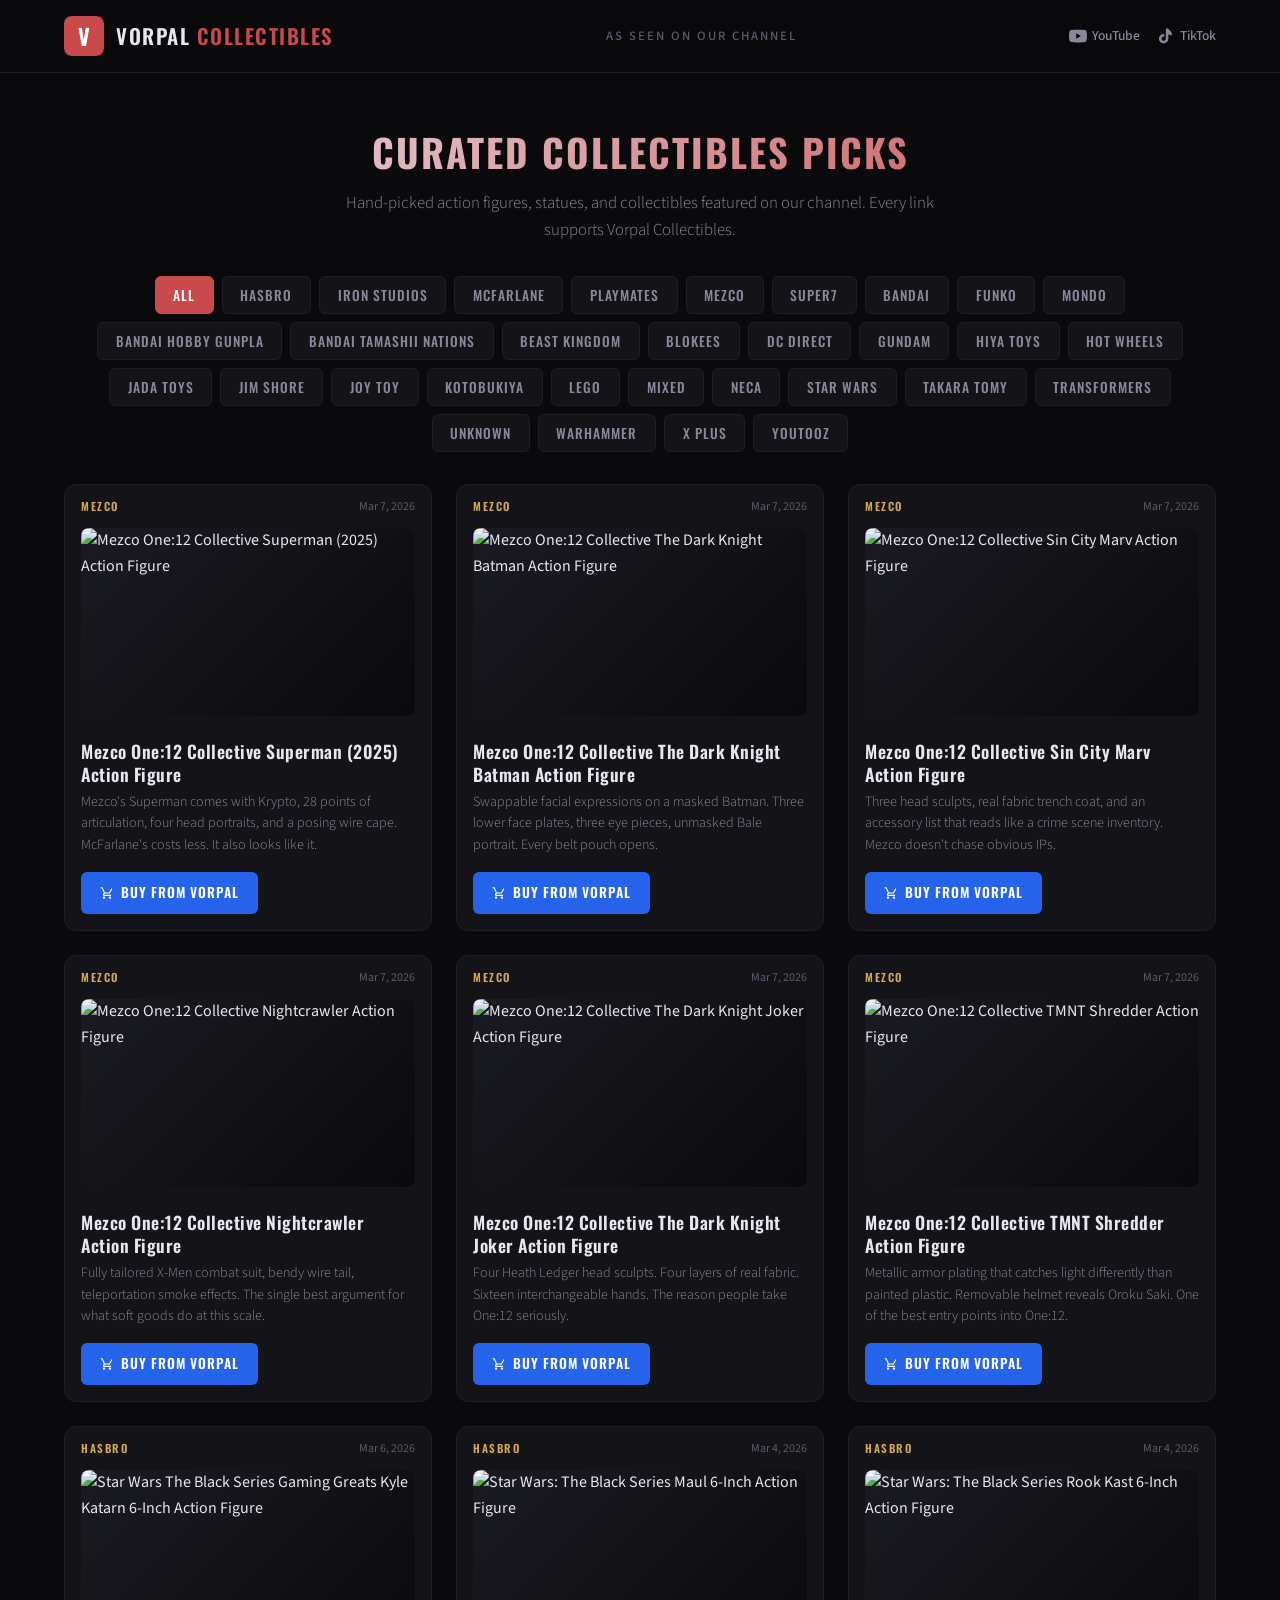
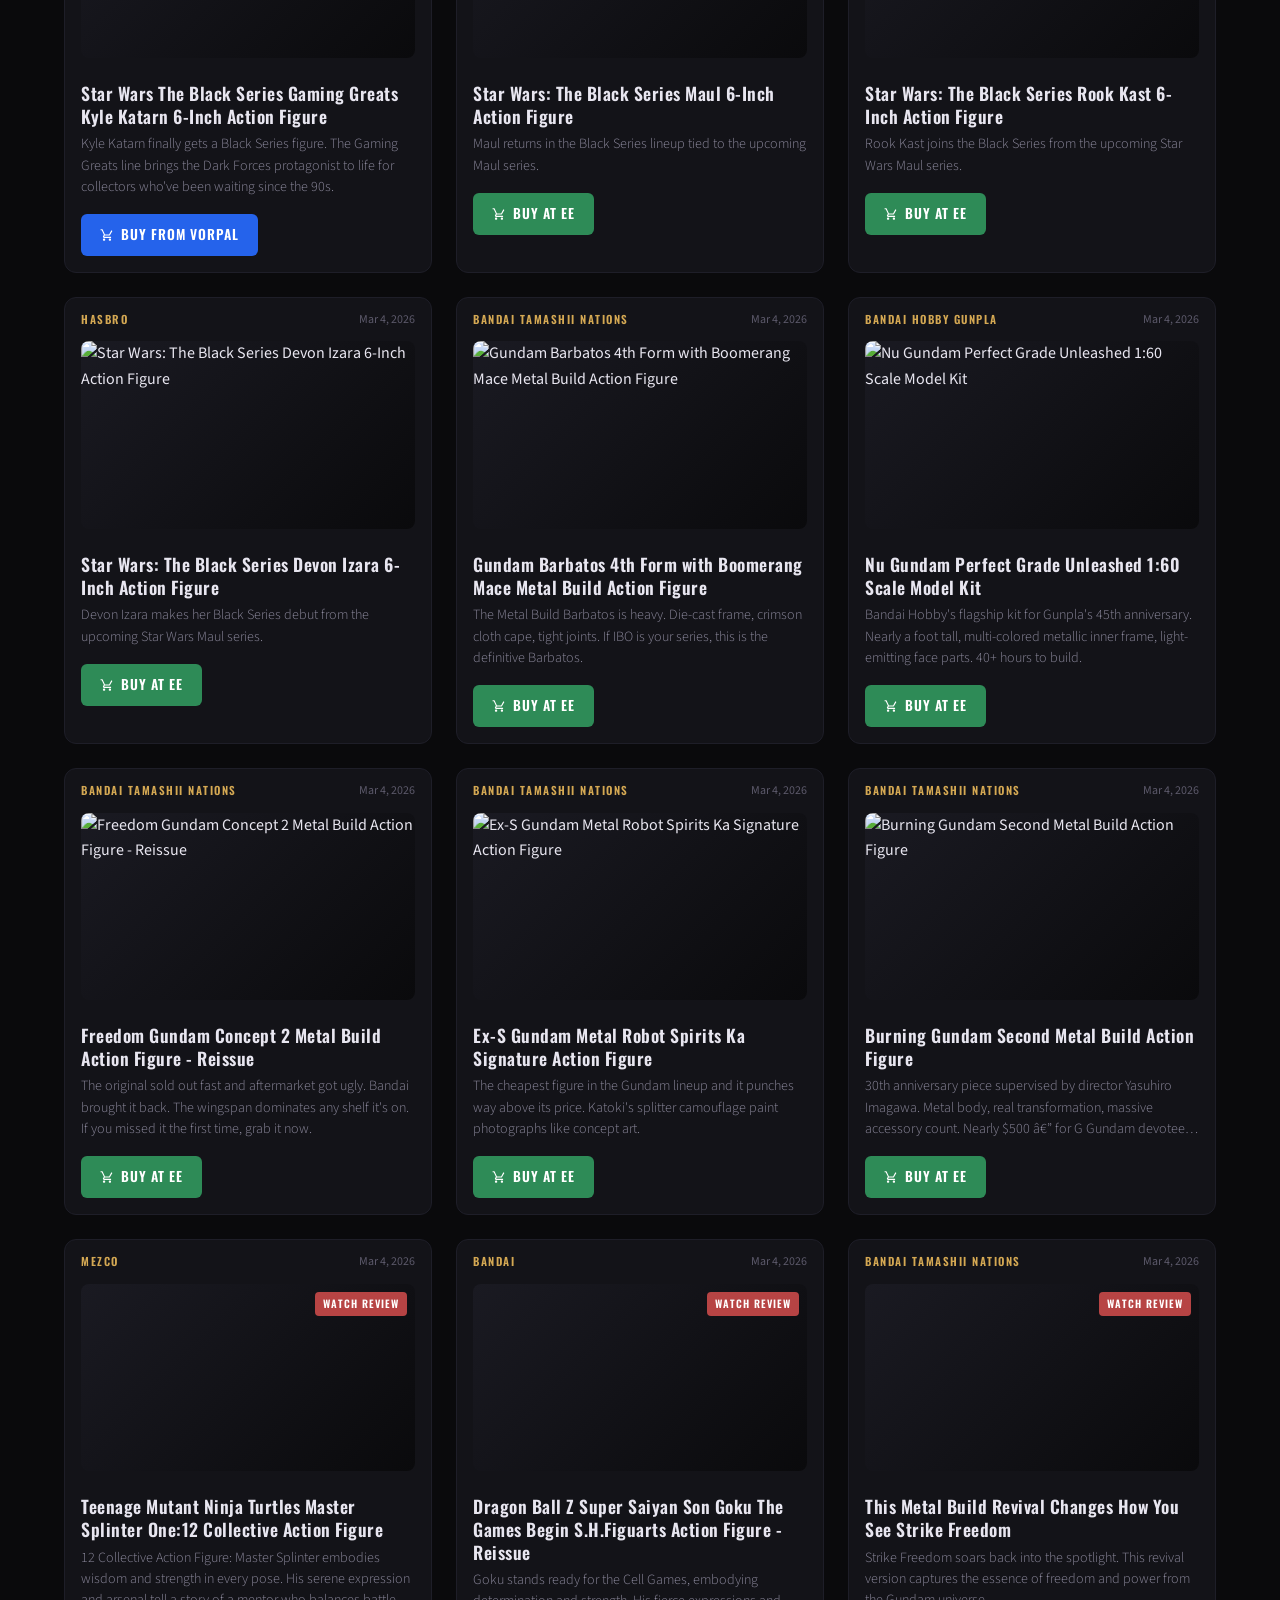
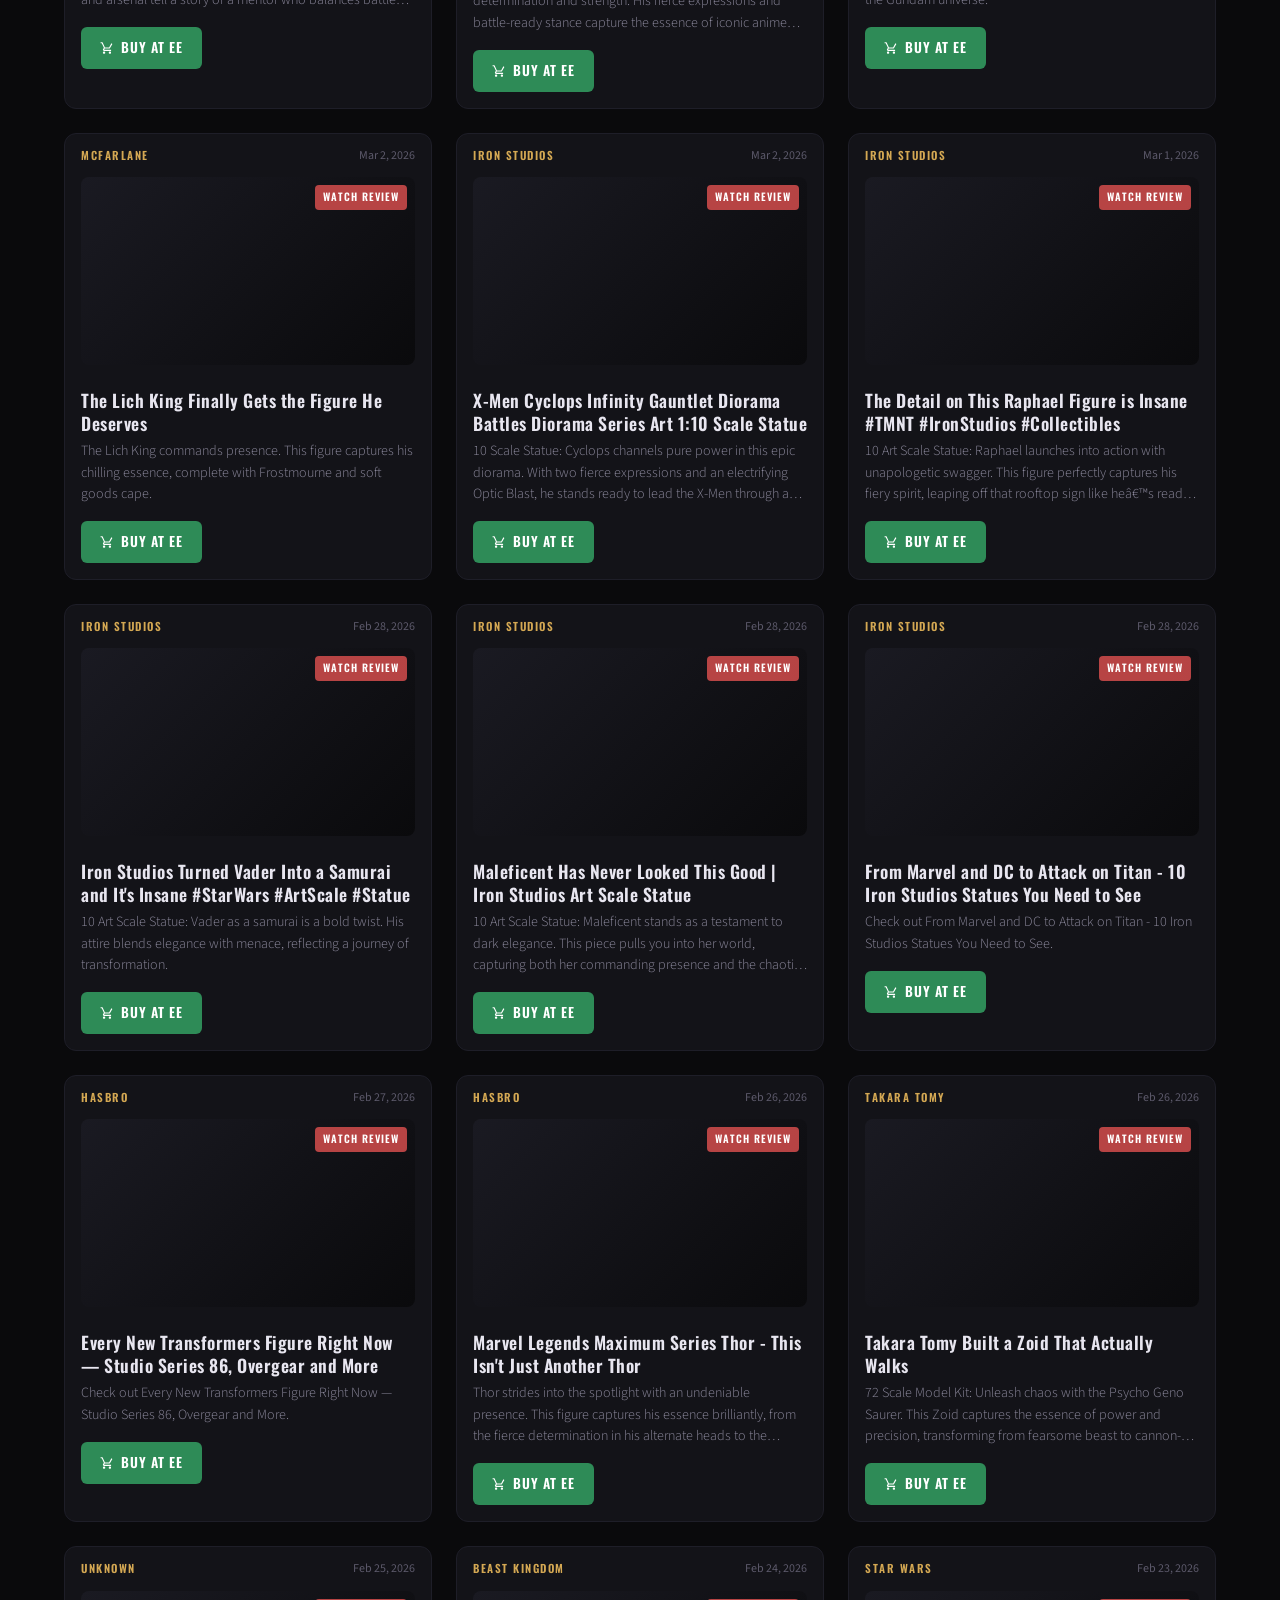
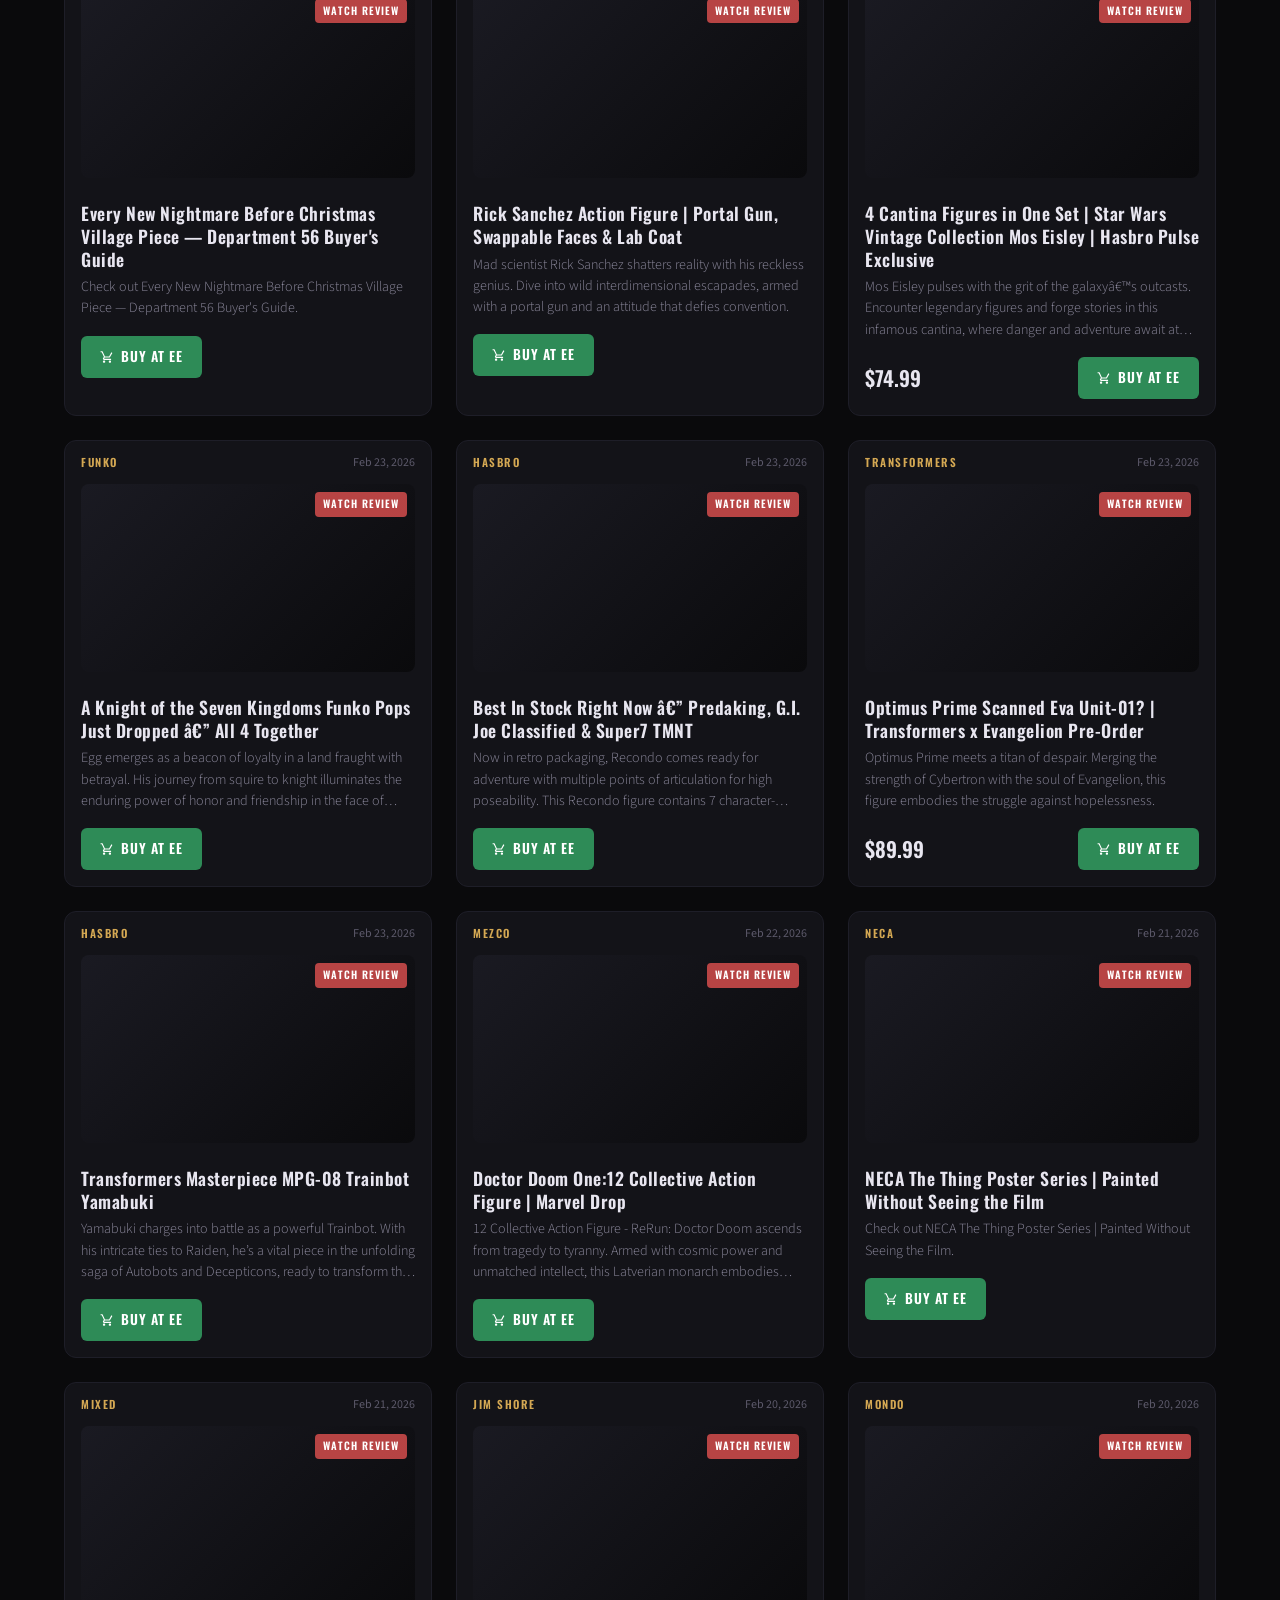
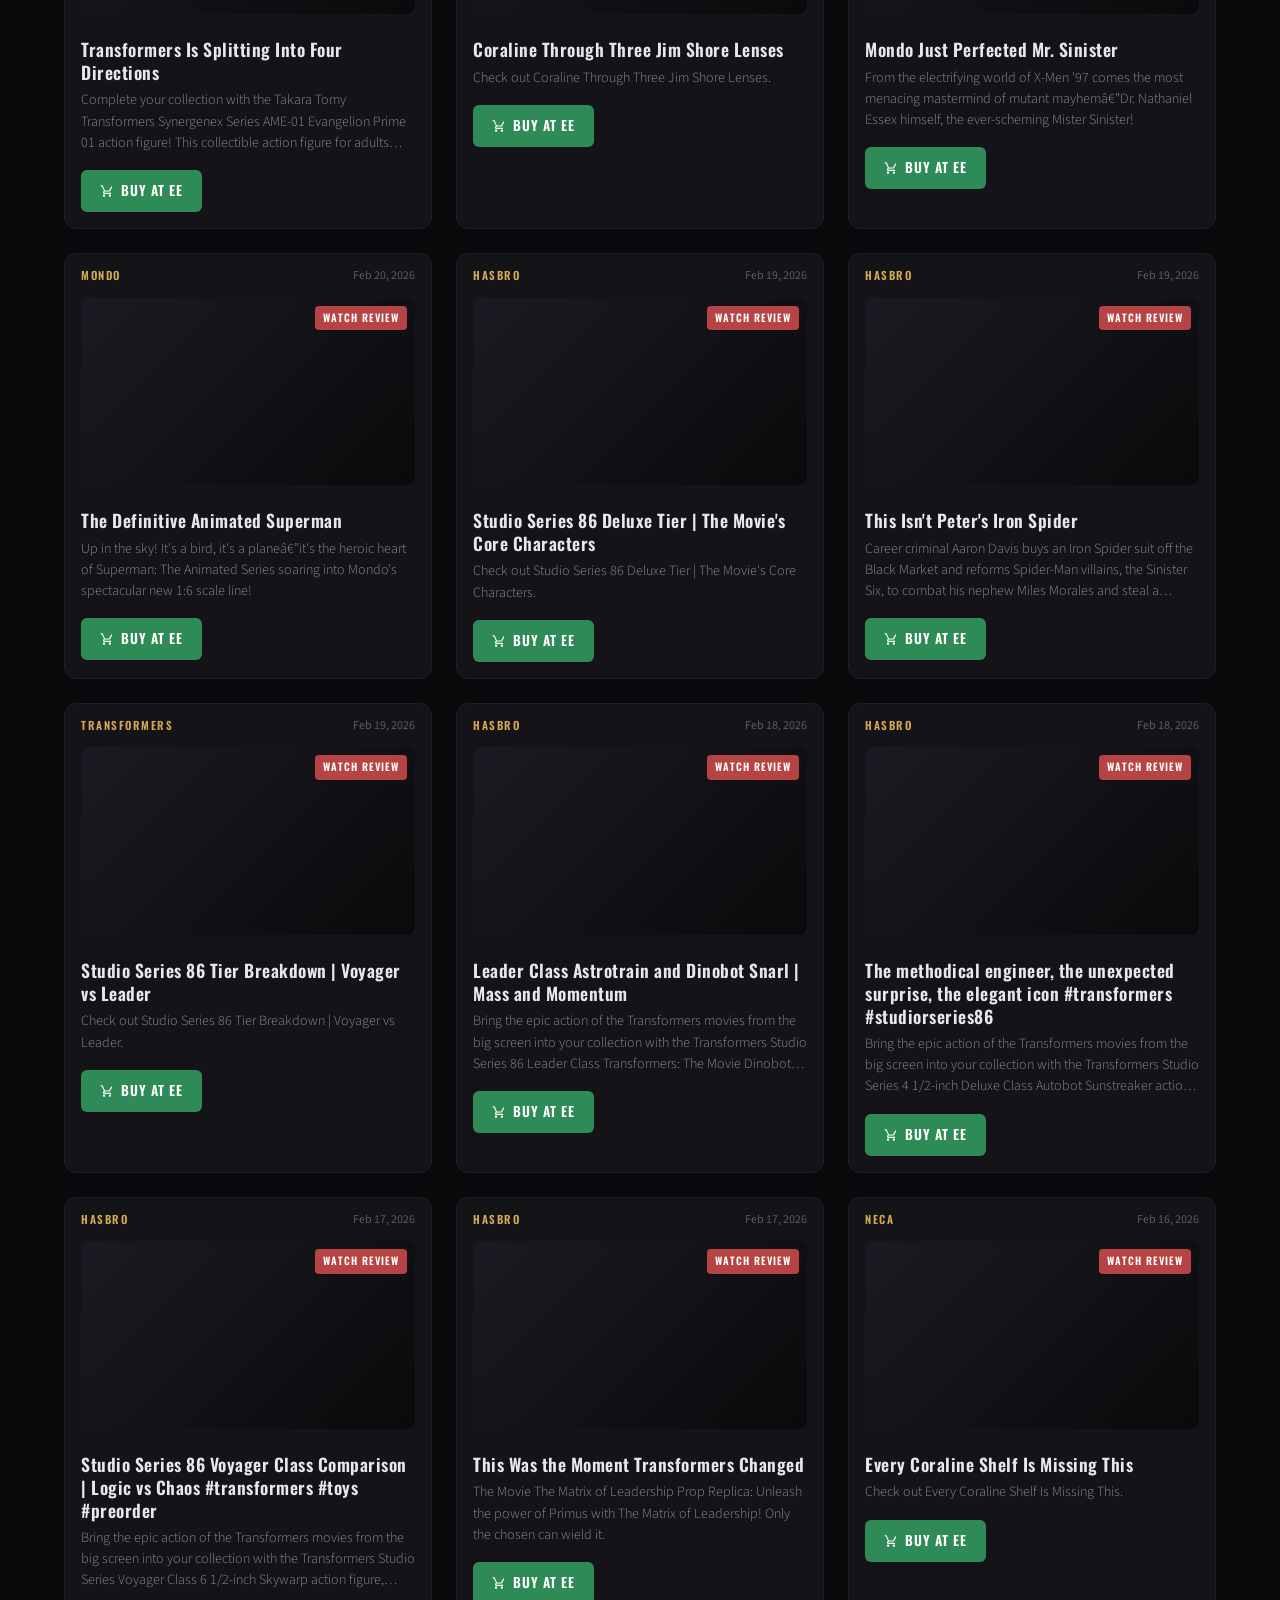
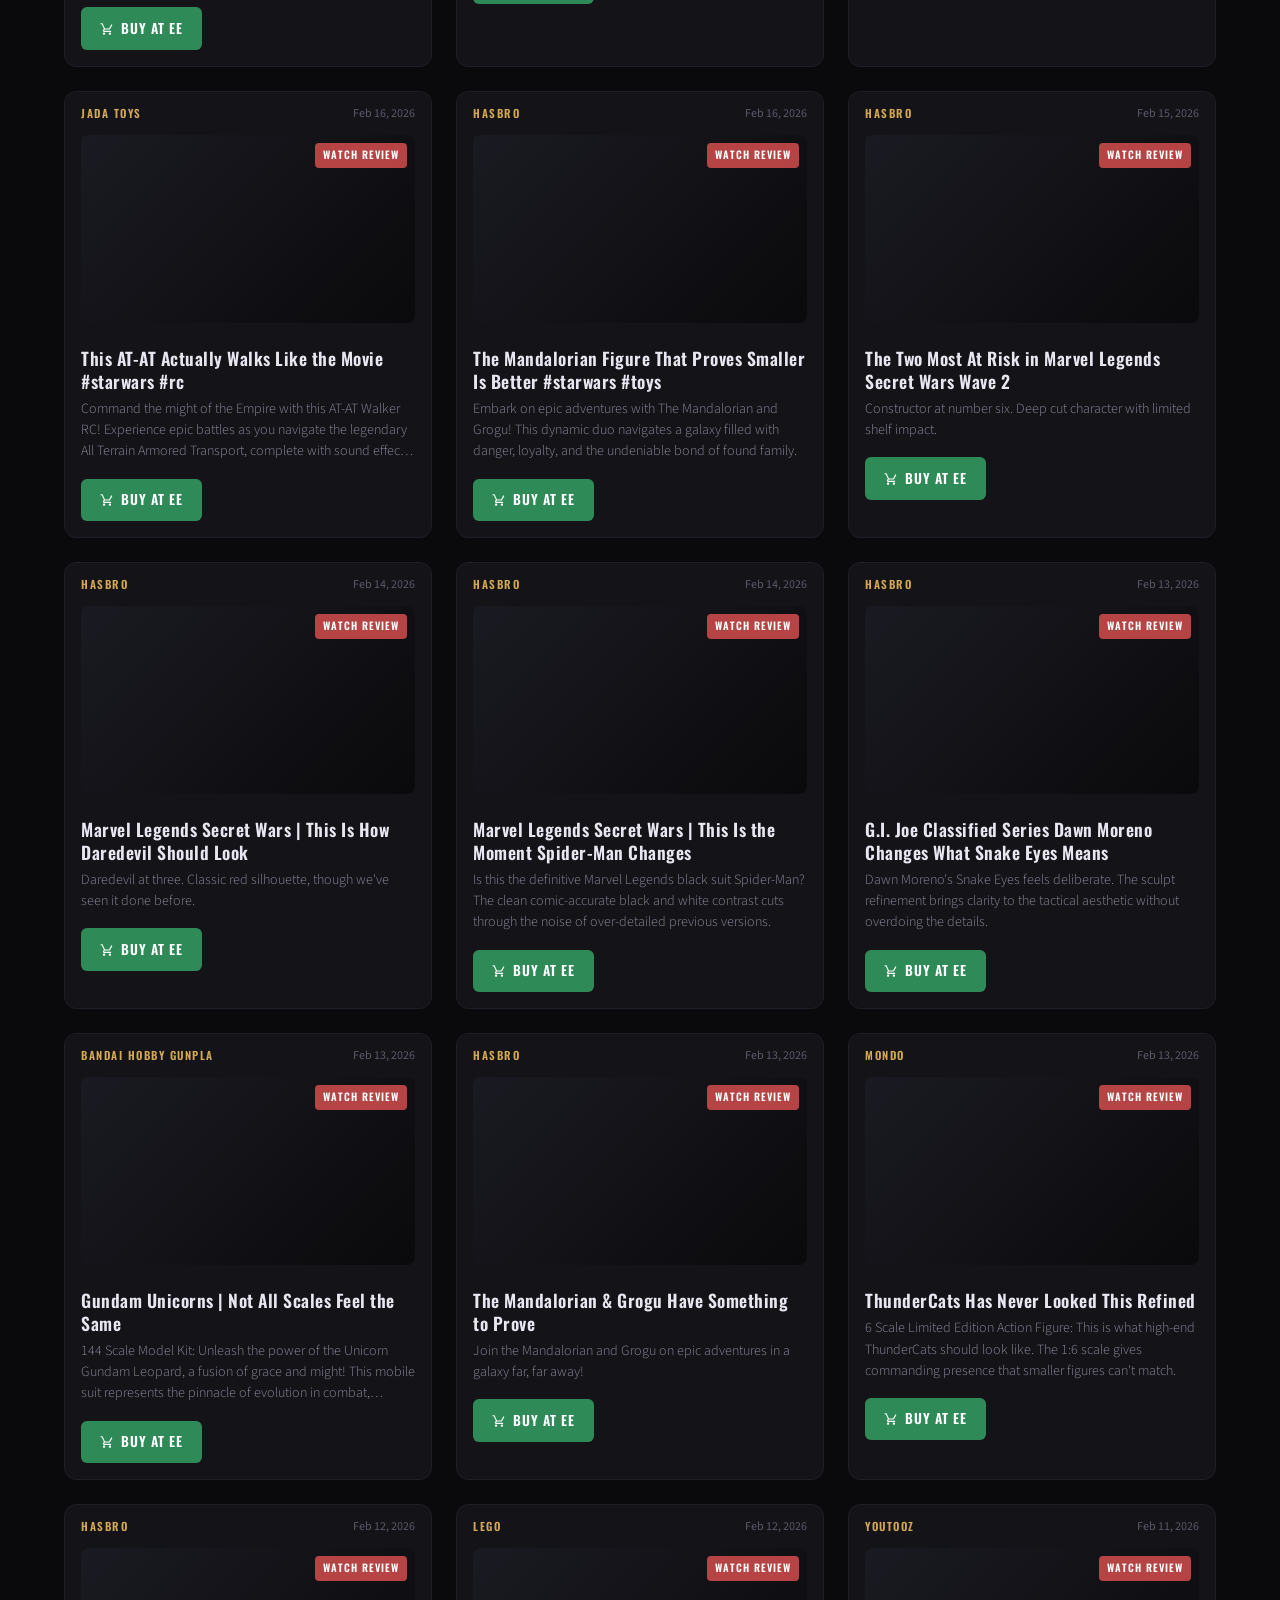
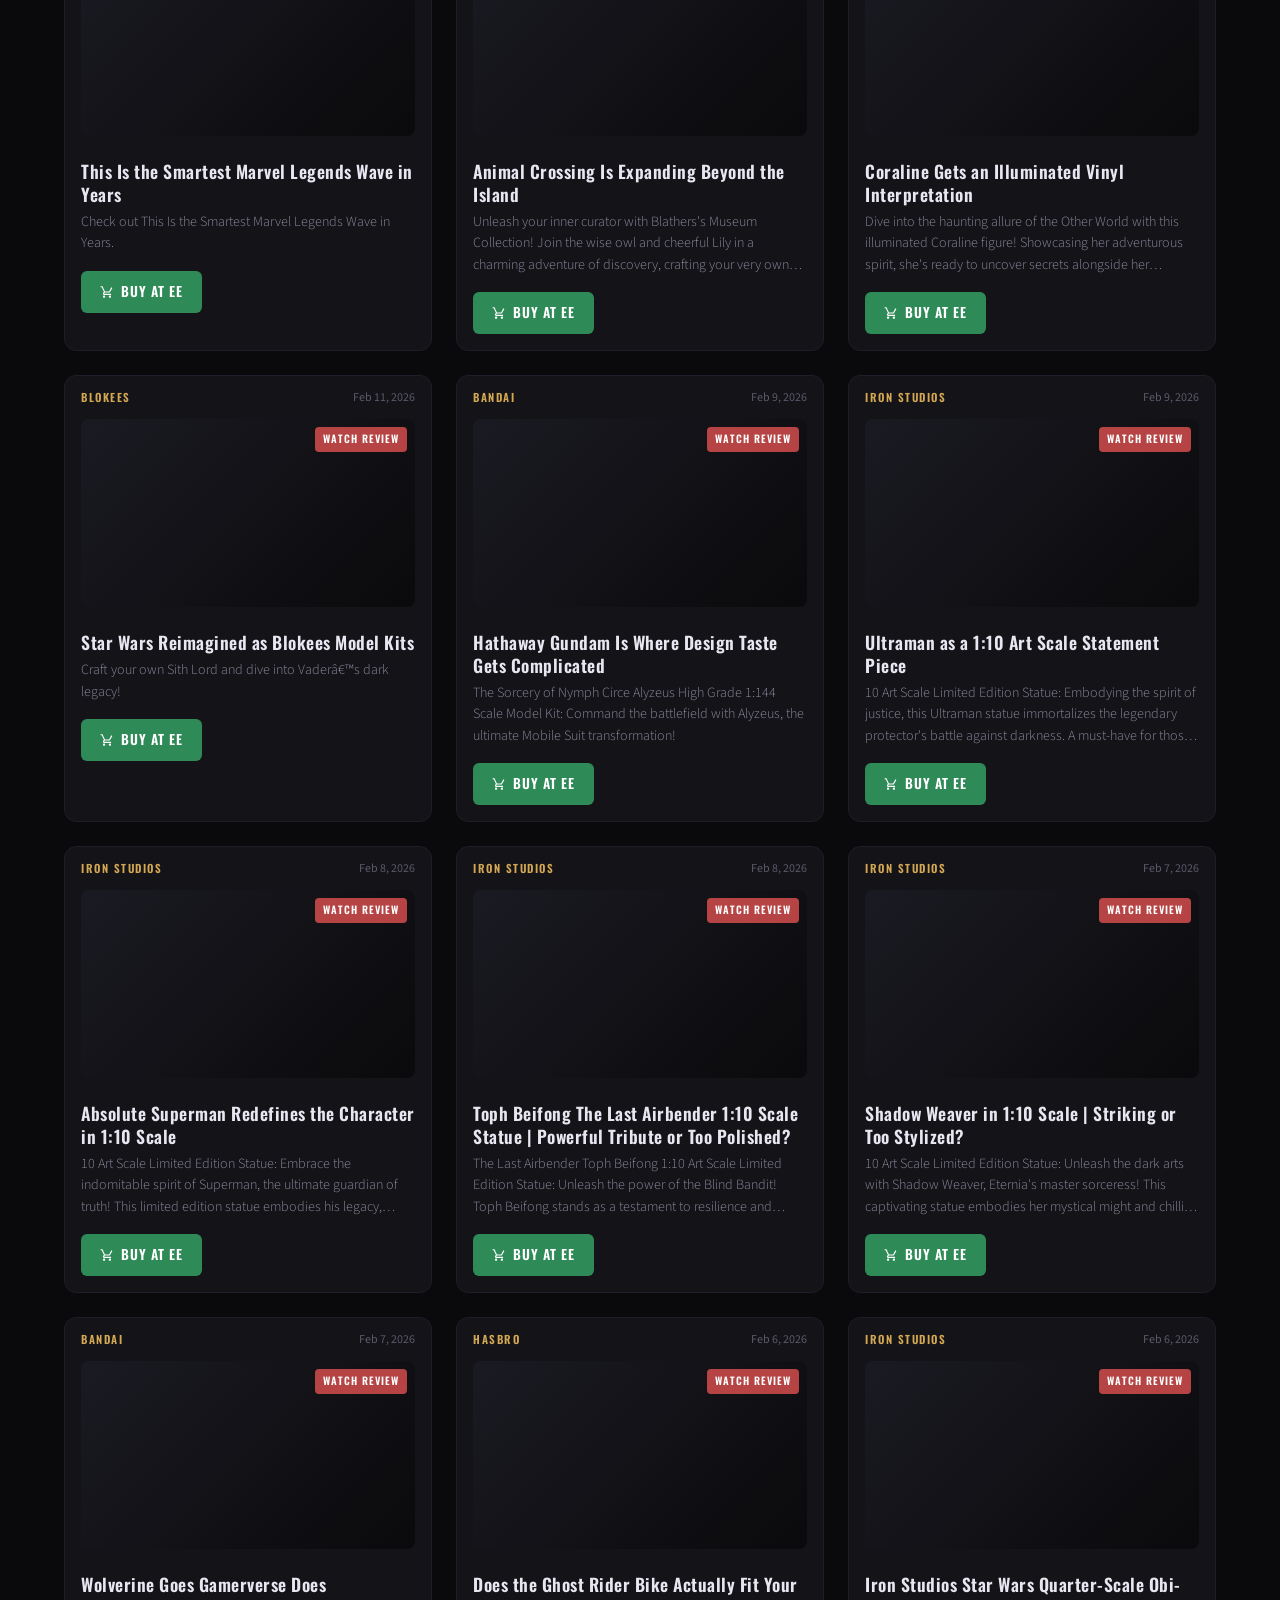
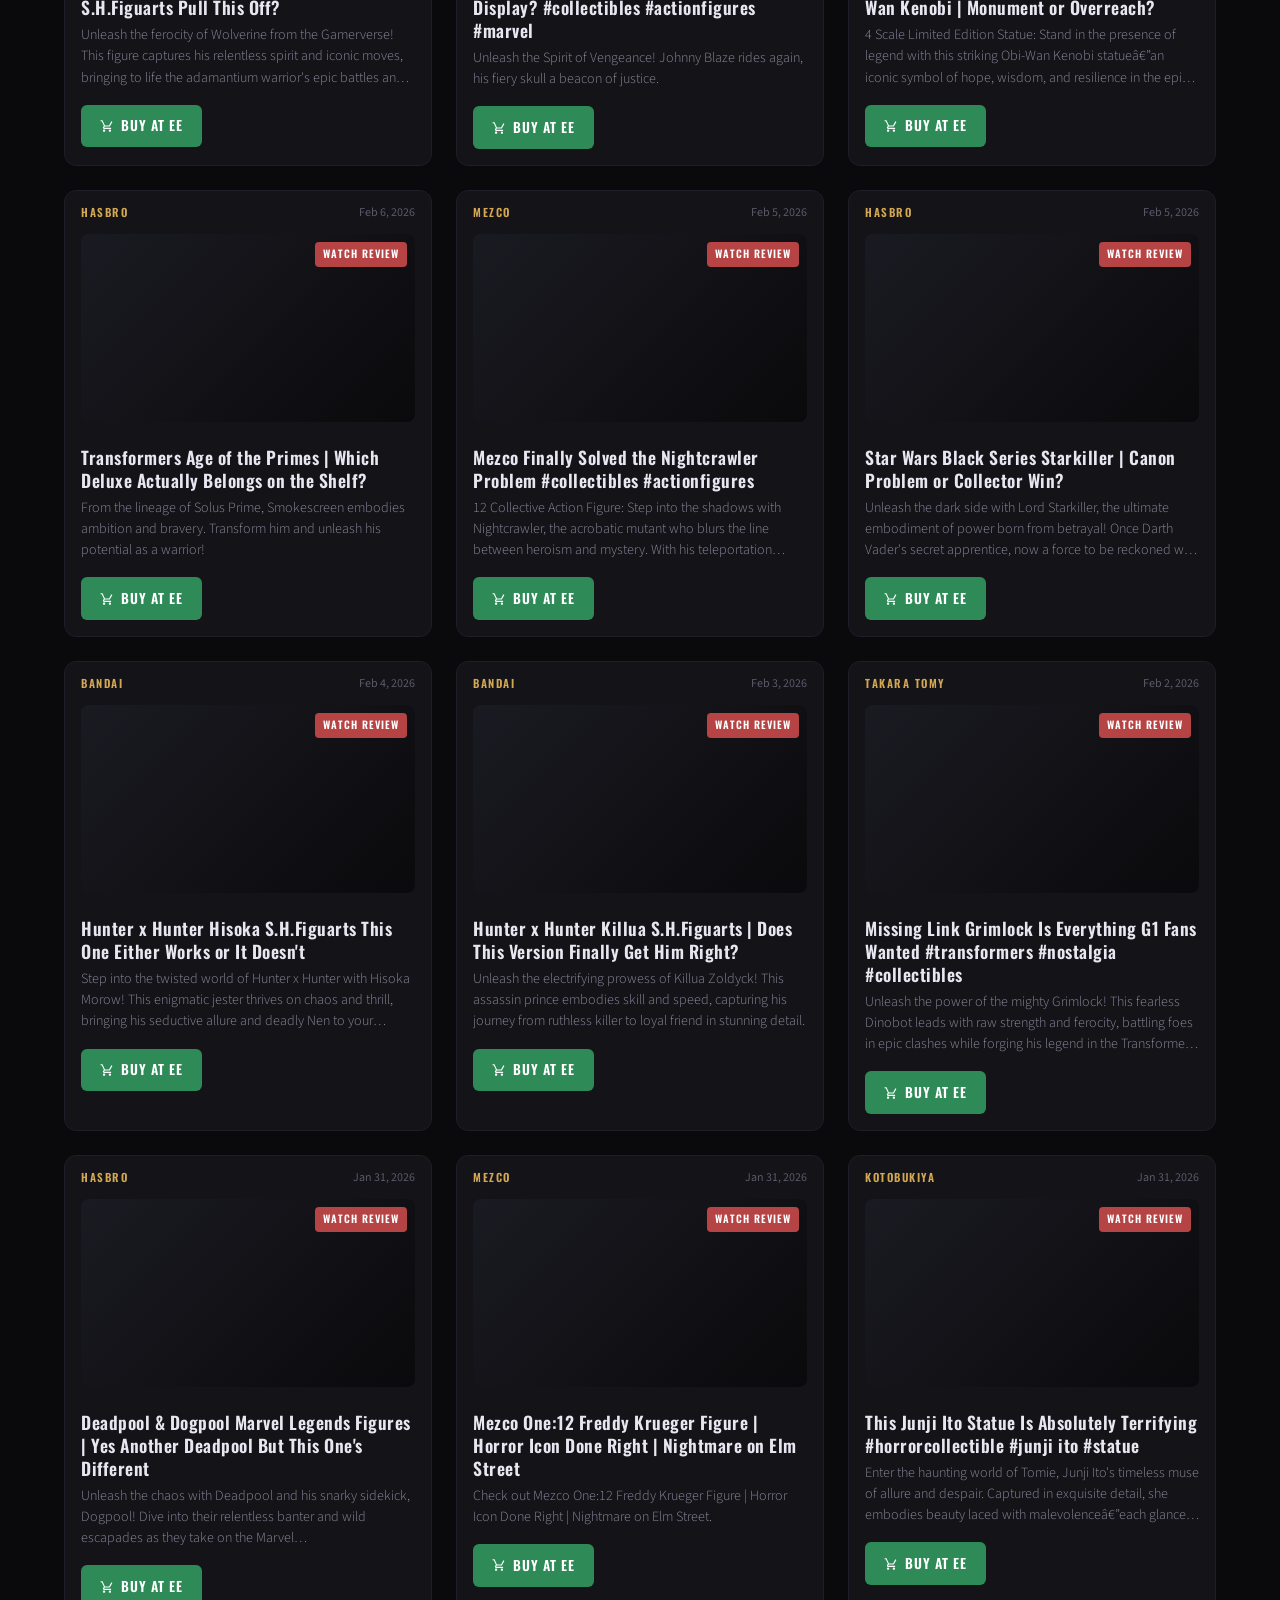
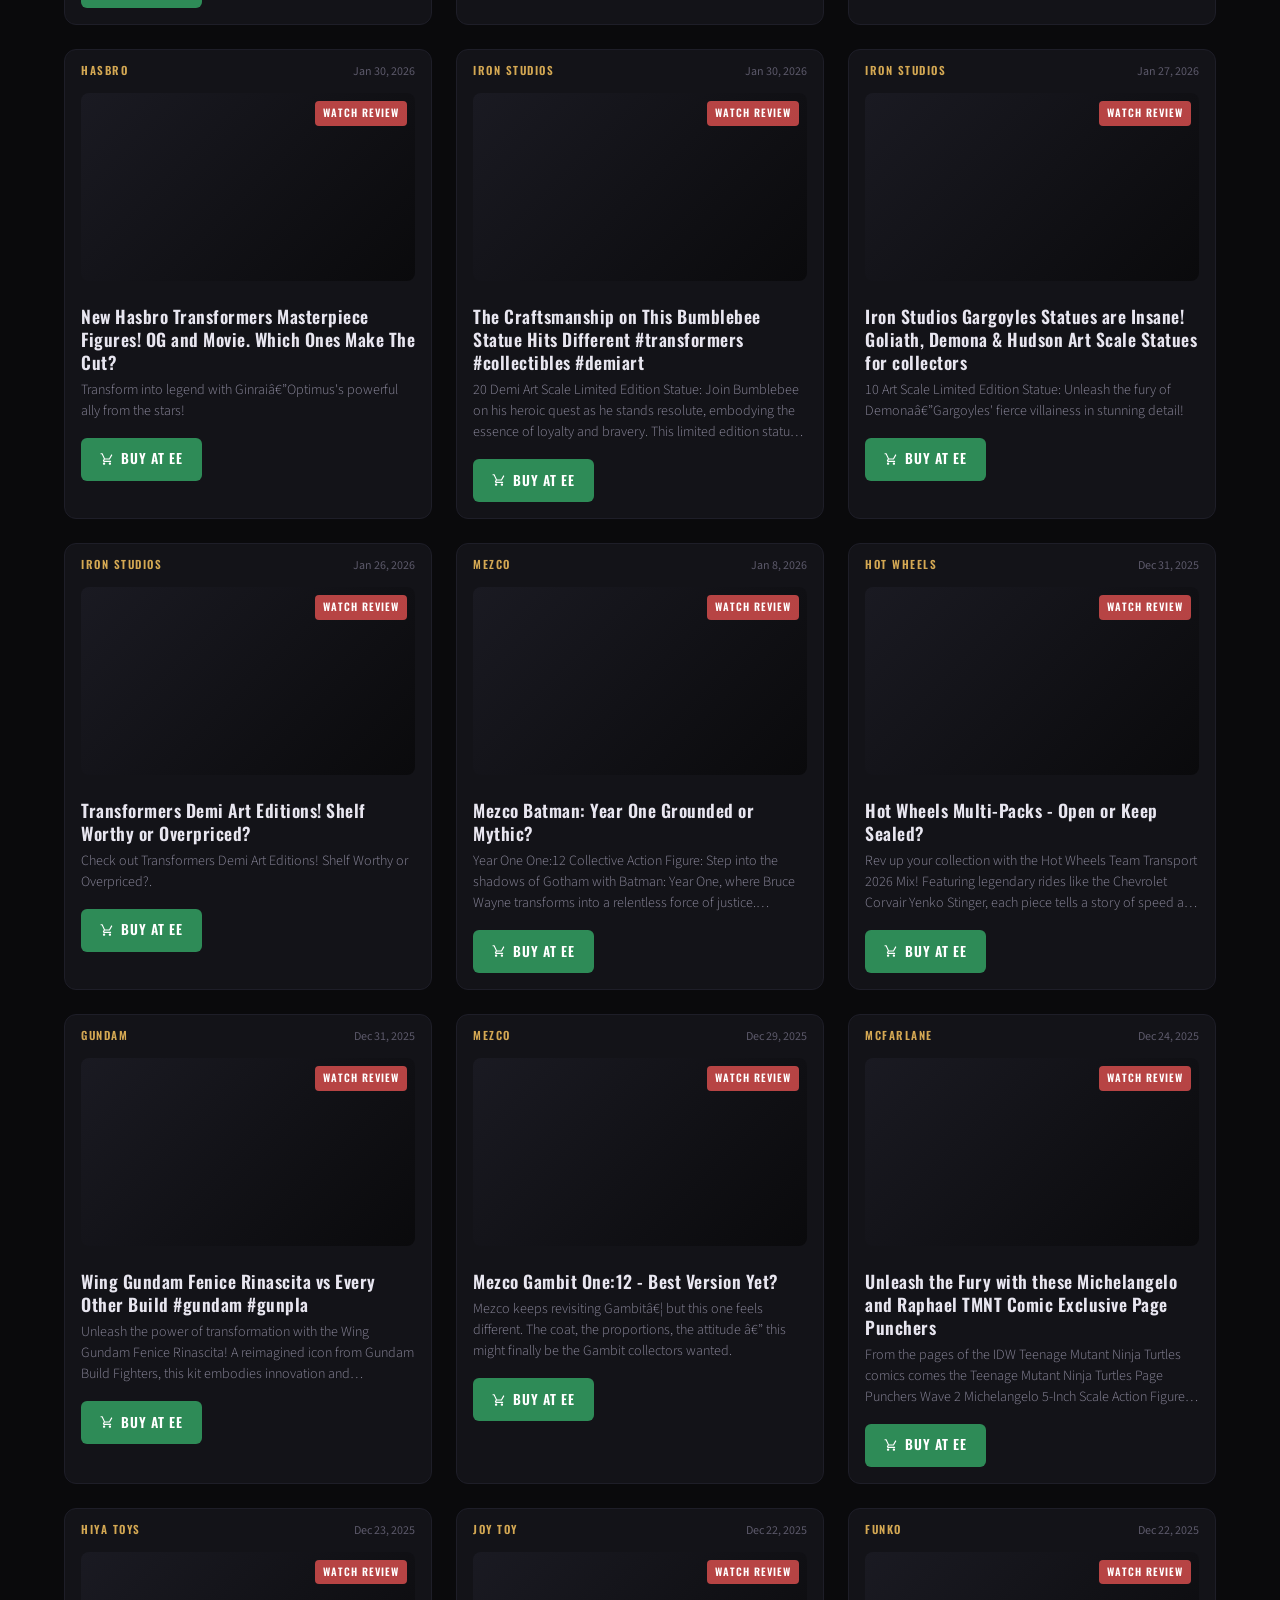
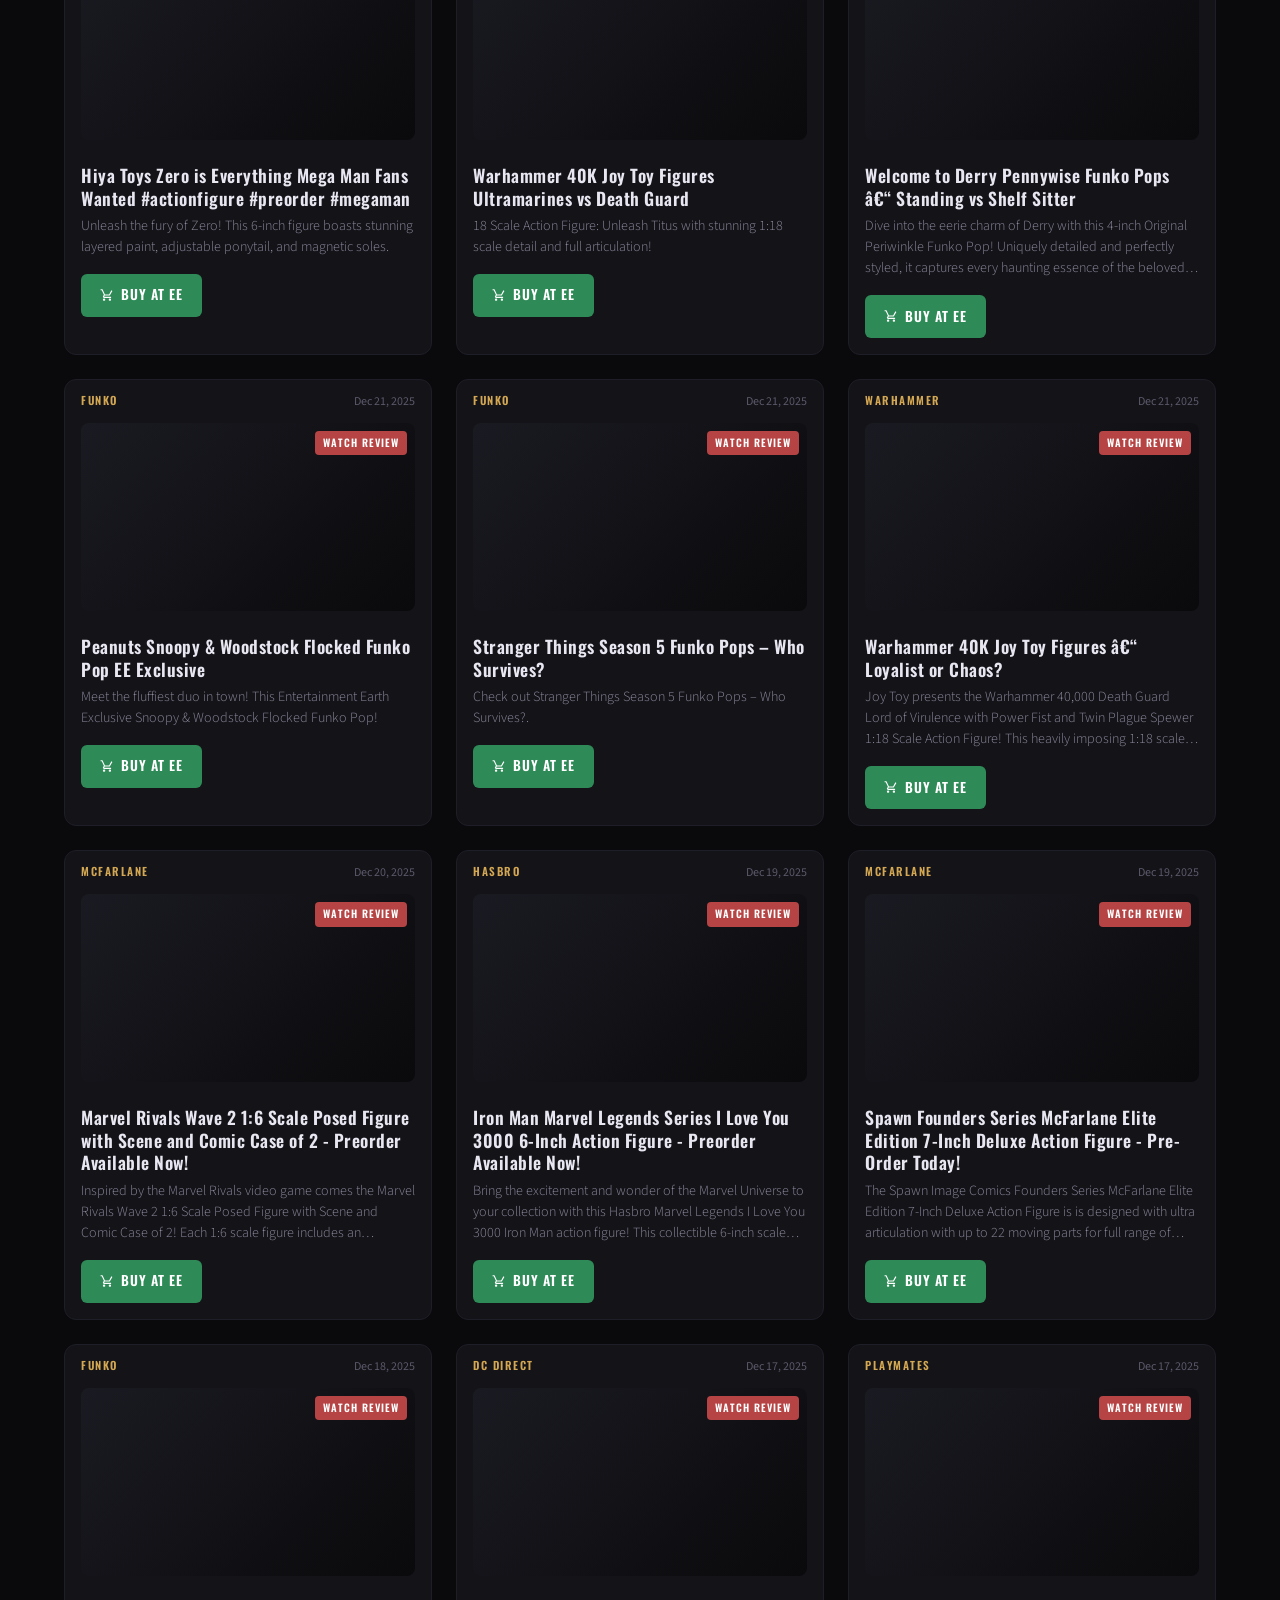
==== shop/index.html @ e8a8a50c "Revert to original 176 products + 3 Godzilla bundle SKUs Removed ~70 unwanted entries from full expo" ====
<!DOCTYPE html>
<html lang="en">
<head>
    <!-- Google tag (gtag.js) -->
    <script async src="https://www.googletagmanager.com/gtag/js?id=G-GHHF8WK335"></script>
    <script>
      window.dataLayer = window.dataLayer || [];
      function gtag(){dataLayer.push(arguments);}
      gtag('js', new Date());
      gtag('config', 'G-GHHF8WK335');
    </script>
    <meta charset="UTF-8">
    <meta name="viewport" content="width=device-width, initial-scale=1.0">
    <title>Vorpal Collectibles</title>
    <link href="https://fonts.googleapis.com/css2?family=Oswald:wght@400;500;600;700&family=Source+Sans+3:wght@300;400;500;600&display=swap" rel="stylesheet">
    <style>
        :root {
            --bg-primary: #0a0a0c;
            --bg-card: #131318;
            --bg-card-hover: #1a1a22;
            --border-subtle: #1e1e28;
            --border-accent: #2a2a38;
            --text-primary: #e8e6f0;
            --text-secondary: #8a879a;
            --text-muted: #5c596a;
            --accent-vorpal: #c94a4a;
            --accent-vorpal-glow: rgba(201, 74, 74, 0.15);
            --accent-gold: #d4a853;
            --btn-buy: #2e8b57;
            --btn-buy-hover: #3aa06a;
            --font-display: 'Oswald', sans-serif;
            --font-body: 'Source Sans 3', sans-serif;
        }

        * { margin: 0; padding: 0; box-sizing: border-box; }

        body {
            background: var(--bg-primary);
            color: var(--text-primary);
            font-family: var(--font-body);
            line-height: 1.6;
            min-height: 100vh;
        }

        /* === HEADER === */
        .site-header {
            position: sticky;
            top: 0;
            z-index: 100;
            background: rgba(10, 10, 12, 0.92);
            backdrop-filter: blur(20px);
            border-bottom: 1px solid var(--border-subtle);
        }

        .header-inner {
            max-width: 1200px;
            margin: 0 auto;
            padding: 1rem 1.5rem;
            display: flex;
            align-items: center;
            justify-content: space-between;
        }

        .logo-area {
            display: flex;
            align-items: center;
            gap: 0.75rem;
        }

        .logo-icon {
            width: 40px;
            height: 40px;
            background: var(--accent-vorpal);
            border-radius: 8px;
            display: flex;
            align-items: center;
            justify-content: center;
            font-family: var(--font-display);
            font-weight: 700;
            font-size: 1.4rem;
            color: white;
        }

        .logo-text {
            font-family: var(--font-display);
            font-size: 1.3rem;
            font-weight: 600;
            letter-spacing: 1.5px;
            text-transform: uppercase;
        }

        .logo-text span { color: var(--accent-vorpal); }

        .header-tagline {
            font-size: 0.8rem;
            color: var(--text-muted);
            letter-spacing: 2px;
            text-transform: uppercase;
            font-weight: 500;
        }

        .social-bar {
            display: flex;
            gap: 1rem;
        }

        .social-link {
            color: var(--text-secondary);
            text-decoration: none;
            font-size: 0.85rem;
            font-weight: 500;
            transition: color 0.2s;
            display: flex;
            align-items: center;
            gap: 0.35rem;
        }

        .social-link:hover { color: var(--accent-vorpal); }
        .social-link svg { width: 18px; height: 18px; fill: currentColor; }

        /* === HERO === */
        .hero {
            max-width: 1200px;
            margin: 0 auto;
            padding: 3rem 1.5rem 2rem;
            text-align: center;
        }

        .hero h1 {
            font-family: var(--font-display);
            font-size: 2.4rem;
            font-weight: 700;
            letter-spacing: 2px;
            text-transform: uppercase;
            margin-bottom: 0.5rem;
            background: linear-gradient(135deg, var(--text-primary) 0%, var(--accent-vorpal) 100%);
            -webkit-background-clip: text;
            -webkit-text-fill-color: transparent;
            background-clip: text;
        }

        .hero p {
            color: var(--text-secondary);
            font-size: 1.05rem;
            max-width: 600px;
            margin: 0 auto;
            font-weight: 300;
        }

        /* === FILTERS === */
        .filter-bar {
            max-width: 1200px;
            margin: 0 auto;
            padding: 0 1.5rem 2rem;
            display: flex;
            gap: 0.5rem;
            flex-wrap: wrap;
            justify-content: center;
        }

        .filter-btn {
            background: var(--bg-card);
            border: 1px solid var(--border-subtle);
            color: var(--text-secondary);
            font-family: var(--font-display);
            font-size: 0.85rem;
            font-weight: 500;
            letter-spacing: 1px;
            text-transform: uppercase;
            padding: 0.5rem 1.1rem;
            border-radius: 6px;
            cursor: pointer;
            transition: all 0.2s;
        }

        .filter-btn:hover {
            border-color: var(--accent-vorpal);
            color: var(--text-primary);
            background: var(--accent-vorpal-glow);
        }

        .filter-btn.active {
            background: var(--accent-vorpal);
            border-color: var(--accent-vorpal);
            color: white;
        }

        /* === PRODUCT GRID === */
        .products-grid {
            max-width: 1200px;
            margin: 0 auto;
            padding: 0 1.5rem 4rem;
            display: grid;
            grid-template-columns: repeat(auto-fill, minmax(340px, 1fr));
            gap: 1.5rem;
        }

        /* === PRODUCT CARD === */
        .product-card {
            background: var(--bg-card);
            border: 1px solid var(--border-subtle);
            border-radius: 12px;
            overflow: hidden;
            transition: all 0.3s ease;
            opacity: 0;
            transform: translateY(20px);
            animation: cardIn 0.5s ease forwards;
        }

        .product-card:hover {
            border-color: var(--border-accent);
            background: var(--bg-card-hover);
            transform: translateY(-2px);
            box-shadow: 0 8px 30px rgba(0, 0, 0, 0.3);
        }

        @keyframes cardIn {
            to { opacity: 1; transform: translateY(0); }
        }

        .product-card:nth-child(1) { animation-delay: 0.05s; }
        .product-card:nth-child(2) { animation-delay: 0.1s; }
        .product-card:nth-child(3) { animation-delay: 0.15s; }
        .product-card:nth-child(4) { animation-delay: 0.2s; }
        .product-card:nth-child(5) { animation-delay: 0.25s; }
        .product-card:nth-child(6) { animation-delay: 0.3s; }

        .card-badge-row {
            display: flex;
            justify-content: space-between;
            align-items: center;
            padding: 0.75rem 1rem 0;
        }

        .card-badge {
            font-family: var(--font-display);
            font-size: 0.7rem;
            font-weight: 600;
            letter-spacing: 1.5px;
            text-transform: uppercase;
            color: var(--accent-gold);
        }

        .card-date {
            font-size: 0.75rem;
            color: var(--text-muted);
        }

        /* === CARD MEDIA (video or image) === */
        .card-media {
            margin: 0.75rem 1rem;
            border-radius: 8px;
            overflow: hidden;
            aspect-ratio: 16/9;
            background: linear-gradient(135deg, #1a1a22 0%, #0a0a0c 100%);
            position: relative;
        }

        .card-media iframe {
            width: 100%;
            height: 100%;
            border: none;
        }

        .card-media img {
            width: 100%;
            height: 100%;
            object-fit: contain;
        }

        .card-media .media-badge {
            position: absolute;
            top: 8px;
            right: 8px;
            background: rgba(201, 74, 74, 0.9);
            color: white;
            font-family: var(--font-display);
            font-size: 0.65rem;
            font-weight: 600;
            letter-spacing: 1px;
            text-transform: uppercase;
            padding: 0.25rem 0.5rem;
            border-radius: 4px;
            pointer-events: none;
        }

        .card-media .coming-soon {
            width: 100%;
            height: 100%;
            display: flex;
            align-items: center;
            justify-content: center;
            color: var(--text-muted);
            font-size: 0.85rem;
        }

        /* === CARD BODY === */
        .card-body {
            padding: 0.75rem 1rem 1rem;
        }

        .card-title {
            font-family: var(--font-display);
            font-size: 1.1rem;
            font-weight: 600;
            letter-spacing: 0.5px;
            line-height: 1.3;
            margin-bottom: 0.4rem;
        }

        .card-desc {
            font-size: 0.88rem;
            color: var(--text-secondary);
            font-weight: 300;
            line-height: 1.5;
            margin-bottom: 1rem;
            display: -webkit-box;
            -webkit-line-clamp: 3;
            -webkit-box-orient: vertical;
            overflow: hidden;
        }

        .card-footer {
            display: flex;
            align-items: center;
            justify-content: space-between;
            gap: 0.75rem;
        }

        .card-price {
            font-family: var(--font-display);
            font-size: 1.3rem;
            font-weight: 600;
        }

        .card-price .preorder-note {
            display: block;
            font-family: var(--font-body);
            font-size: 0.72rem;
            font-weight: 400;
            color: var(--accent-gold);
            letter-spacing: 0.5px;
        }

        .btn-buy {
            display: inline-flex;
            align-items: center;
            gap: 0.4rem;
            background: var(--btn-buy);
            color: white;
            text-decoration: none;
            font-family: var(--font-display);
            font-size: 0.85rem;
            font-weight: 600;
            letter-spacing: 1px;
            text-transform: uppercase;
            padding: 0.65rem 1.2rem;
            border-radius: 6px;
            transition: all 0.2s;
            white-space: nowrap;
        }

        .btn-buy:hover {
            background: var(--btn-buy-hover);
            transform: scale(1.03);
        }

        .btn-vorpal {
            display: inline-flex;
            align-items: center;
            gap: 0.4rem;
            background: #2563eb;
            color: white;
            text-decoration: none;
            font-family: var(--font-display);
            font-size: 0.85rem;
            font-weight: 600;
            letter-spacing: 1px;
            text-transform: uppercase;
            padding: 0.65rem 1.2rem;
            border-radius: 6px;
            transition: all 0.2s;
            white-space: nowrap;
        }

        .btn-vorpal:hover {
            background: #3b82f6;
            transform: scale(1.03);
        }

        .btn-vorpal svg {
            width: 14px;
            height: 14px;
            fill: currentColor;
        }

        .btn-buy svg {
            width: 14px;
            height: 14px;
            fill: currentColor;
        }

        /* === FOOTER === */
        .site-footer {
            border-top: 1px solid var(--border-subtle);
            padding: 2rem 1.5rem;
            text-align: center;
        }

        .footer-inner {
            max-width: 1200px;
            margin: 0 auto;
        }

        .footer-affiliate-notice, .footer-copy {
            font-size: 0.78rem;
            color: var(--text-muted);
            margin-bottom: 0.5rem;
        }

        .no-results {
            grid-column: 1 / -1;
            text-align: center;
            padding: 3rem;
            color: var(--text-muted);
            font-size: 1.1rem;
        }

        /* === RESPONSIVE === */
        @media (max-width: 768px) {
            .header-tagline { display: none; }
            .hero h1 { font-size: 1.7rem; }
            .hero p { font-size: 0.95rem; }
            .products-grid { grid-template-columns: 1fr; }
            .card-footer {
                flex-direction: column;
                align-items: stretch;
                text-align: center;
            }
            .btn-buy { justify-content: center; }
        }
    </style>
</head>
<body>

    <!-- HEADER -->
    <header class="site-header">
        <div class="header-inner">
            <div class="logo-area">
                <div class="logo-icon">V</div>
                <div>
                    <div class="logo-text">Vorpal <span>Collectibles</span></div>
                </div>
            </div>
            <span class="header-tagline">As Seen on Our Channel</span>
            <div class="social-bar">
                <a href="https://youtube.com/@VorpalCollectibles" target="_blank" class="social-link">
                    <svg viewBox="0 0 24 24"><path d="M23.5 6.2a3 3 0 0 0-2.1-2.1C19.5 3.5 12 3.5 12 3.5s-7.5 0-9.4.6A3 3 0 0 0 .5 6.2 31.5 31.5 0 0 0 0 12a31.5 31.5 0 0 0 .5 5.8 3 3 0 0 0 2.1 2.1c1.9.6 9.4.6 9.4.6s7.5 0 9.4-.6a3 3 0 0 0 2.1-2.1A31.5 31.5 0 0 0 24 12a31.5 31.5 0 0 0-.5-5.8zM9.6 15.6V8.4l6.3 3.6-6.3 3.6z"/></svg>
                    YouTube
                </a>
                <a href="https://tiktok.com/@VorpalCollectibles" target="_blank" class="social-link">
                    <svg viewBox="0 0 24 24"><path d="M19.3 5.3A4.5 4.5 0 0 1 16.5 2h-3.4v13.5a2.8 2.8 0 1 1-2-2.7V9.3a6.3 6.3 0 1 0 5.4 6.2V9.8a7.8 7.8 0 0 0 4.5 1.4V7.8a4.5 4.5 0 0 1-1.7-2.5z"/></svg>
                    TikTok
                </a>
            </div>
        </div>
    </header>

    <!-- HERO -->
    <section class="hero">
        <h1>Curated Collectibles Picks</h1>
        <p>Hand-picked action figures, statues, and collectibles featured on our channel. Every link supports Vorpal Collectibles.</p>
    </section>

    <!-- FILTERS -->
    <div class="filter-bar" id="filterBar">
        <button class="filter-btn active" data-brand="all">All</button>
        <button class="filter-btn" data-brand="hasbro">Hasbro</button>
        <button class="filter-btn" data-brand="iron-studios">Iron Studios</button>
        <button class="filter-btn" data-brand="mcfarlane">Mcfarlane</button>
        <button class="filter-btn" data-brand="playmates">Playmates</button>
        <button class="filter-btn" data-brand="mezco">Mezco</button>
        <button class="filter-btn" data-brand="super7">Super7</button>
        <button class="filter-btn" data-brand="bandai">Bandai</button>
        <button class="filter-btn" data-brand="funko">Funko</button>
        <button class="filter-btn" data-brand="mondo">Mondo</button>
        <button class="filter-btn" data-brand="bandai-hobby-gunpla">Bandai Hobby Gunpla</button>
        <button class="filter-btn" data-brand="bandai-tamashii-nations">Bandai Tamashii Nations</button>
        <button class="filter-btn" data-brand="beast-kingdom">Beast Kingdom</button>
        <button class="filter-btn" data-brand="blokees">Blokees</button>
        <button class="filter-btn" data-brand="dc-direct">Dc Direct</button>
        <button class="filter-btn" data-brand="gundam">Gundam</button>
        <button class="filter-btn" data-brand="hiya-toys">Hiya Toys</button>
        <button class="filter-btn" data-brand="hot-wheels">Hot Wheels</button>
        <button class="filter-btn" data-brand="jada-toys">Jada Toys</button>
        <button class="filter-btn" data-brand="jim-shore">Jim Shore</button>
        <button class="filter-btn" data-brand="joy-toy">Joy Toy</button>
        <button class="filter-btn" data-brand="kotobukiya">Kotobukiya</button>
        <button class="filter-btn" data-brand="lego">Lego</button>
        <button class="filter-btn" data-brand="mixed">Mixed</button>
        <button class="filter-btn" data-brand="neca">Neca</button>
        <button class="filter-btn" data-brand="star-wars">Star Wars</button>
        <button class="filter-btn" data-brand="takara-tomy">Takara Tomy</button>
        <button class="filter-btn" data-brand="transformers">Transformers</button>
        <button class="filter-btn" data-brand="unknown">Unknown</button>
        <button class="filter-btn" data-brand="warhammer">Warhammer</button>
        <button class="filter-btn" data-brand="x-plus">X Plus</button>
        <button class="filter-btn" data-brand="youtooz">Youtooz</button>
    </div>

    <!-- PRODUCTS -->
    <div class="products-grid" id="productsGrid"></div>

    <!-- FOOTER -->
    <footer class="site-footer">
        <div class="footer-inner">
            <p class="footer-affiliate-notice">Links on this page are affiliate links. Purchases made through these links help support Vorpal Collectibles at no extra cost to you.</p>
            <p class="footer-copy">&copy; 2026 Vorpal Collectibles / DR Commerce LLC</p>
        </div>
    </footer>

    <script>
    const products = [{"id": "mezco-one12-superman-2025", "title": "Mezco One:12 Collective Superman (2025) Action Figure", "brand": "mezco", "description": "Mezco's Superman comes with Krypto, 28 points of articulation, four head portraits, and a posing wire cape. McFarlane's costs less. It also looks like it.", "price": "", "preorder": false, "eta": "", "affiliate_url": "", "vorpal_url": "https://www.ebay.com/itm/336099480251", "video_id": "", "video_type": "long", "image_url": "https://i.ebayimg.com/images/g/nzkAAeSwXbRoiuwu/s-l1600.webp", "date_added": "2026-03-07", "date_published": "2026-03-07", "date_uploaded": "2026-03-07", "status": "active"}, {"id": "mezco-one12-dark-knight-batman", "title": "Mezco One:12 Collective The Dark Knight Batman Action Figure", "brand": "mezco", "description": "Swappable facial expressions on a masked Batman. Three lower face plates, three eye pieces, unmasked Bale portrait. Every belt pouch opens.", "price": "", "preorder": false, "eta": "", "affiliate_url": "", "vorpal_url": "https://www.ebay.com/itm/336238351265", "video_id": "", "video_type": "long", "image_url": "https://i.ebayimg.com/images/g/76UAAeSwNTpo8rWp/s-l1600.webp", "date_added": "2026-03-07", "date_published": "2026-03-07", "date_uploaded": "2026-03-07", "status": "active"}, {"id": "mezco-one12-sin-city-marv", "title": "Mezco One:12 Collective Sin City Marv Action Figure", "brand": "mezco", "description": "Three head sculpts, real fabric trench coat, and an accessory list that reads like a crime scene inventory. Mezco doesn't chase obvious IPs.", "price": "", "preorder": false, "eta": "", "affiliate_url": "", "vorpal_url": "https://www.ebay.com/itm/336366220214", "video_id": "", "video_type": "long", "image_url": "https://i.ebayimg.com/images/g/zrMAAeSwQLZpUrG7/s-l1600.webp", "date_added": "2026-03-07", "date_published": "2026-03-07", "date_uploaded": "2026-03-07", "status": "active"}, {"id": "mezco-one12-nightcrawler", "title": "Mezco One:12 Collective Nightcrawler Action Figure", "brand": "mezco", "description": "Fully tailored X-Men combat suit, bendy wire tail, teleportation smoke effects. The single best argument for what soft goods do at this scale.", "price": "", "preorder": false, "eta": "", "affiliate_url": "", "vorpal_url": "https://www.ebay.com/itm/336423204576", "video_id": "", "video_type": "long", "image_url": "https://i.ebayimg.com/images/g/cpIAAeSwNC9phW5o/s-l1600.webp", "date_added": "2026-03-07", "date_published": "2026-03-07", "date_uploaded": "2026-03-07", "status": "active"}, {"id": "mezco-one12-dark-knight-joker", "title": "Mezco One:12 Collective The Dark Knight Joker Action Figure", "brand": "mezco", "description": "Four Heath Ledger head sculpts. Four layers of real fabric. Sixteen interchangeable hands. The reason people take One:12 seriously.", "price": "", "preorder": false, "eta": "", "affiliate_url": "", "vorpal_url": "https://www.ebay.com/itm/336238351262", "video_id": "", "video_type": "long", "image_url": "https://i.ebayimg.com/images/g/fbEAAeSw-URo8rXg/s-l1600.webp", "date_added": "2026-03-07", "date_published": "2026-03-07", "date_uploaded": "2026-03-07", "status": "active"}, {"id": "mezco-one12-tmnt-shredder", "title": "Mezco One:12 Collective TMNT Shredder Action Figure", "brand": "mezco", "description": "Metallic armor plating that catches light differently than painted plastic. Removable helmet reveals Oroku Saki. One of the best entry points into One:12.", "price": "", "preorder": false, "eta": "", "affiliate_url": "", "vorpal_url": "https://www.ebay.com/itm/336386614279", "video_id": "", "video_type": "long", "image_url": "https://i.ebayimg.com/images/g/IHsAAeSwhfppZR6J/s-l1600.webp", "date_added": "2026-03-07", "date_published": "2026-03-07", "date_uploaded": "2026-03-07", "status": "active"}, {"id": "star-wars-black-series-kyle-katarn-6inch", "title": "Star Wars The Black Series Gaming Greats Kyle Katarn 6-Inch Action Figure", "brand": "hasbro", "description": "Kyle Katarn finally gets a Black Series figure. The Gaming Greats line brings the Dark Forces protagonist to life for collectors who've been waiting since the 90s.", "price": "", "preorder": false, "eta": "", "affiliate_url": "", "vorpal_url": "https://www.ebay.com/itm/336467125340", "video_id": "", "video_type": "short", "image_url": "https://i.ebayimg.com/images/g/s6QAAeSwbiZpq1pU/s-l1600.webp", "date_added": "2026-03-06", "date_published": "2026-03-06", "date_uploaded": "2026-03-06", "status": "active"}, {"id": "star-wars-black-series-maul-6inch", "title": "Star Wars: The Black Series Maul 6-Inch Action Figure", "brand": "hasbro", "description": "Maul returns in the Black Series lineup tied to the upcoming Maul series.", "price": "", "preorder": false, "eta": "", "affiliate_url": "https://ee.toys/26537U", "video_id": "", "video_type": "short", "image_url": "https://media.entertainmentearth.com/assets/images/3243452775d141a9bc14e91b7972c3bcxl.jpg", "date_added": "2026-03-04", "date_published": "2026-03-04", "date_uploaded": "2026-03-04", "status": "active"}, {"id": "star-wars-black-series-rook-kast-6inch", "title": "Star Wars: The Black Series Rook Kast 6-Inch Action Figure", "brand": "hasbro", "description": "Rook Kast joins the Black Series from the upcoming Star Wars Maul series.", "price": "", "preorder": false, "eta": "", "affiliate_url": "https://ee.toys/UXK747", "video_id": "", "video_type": "short", "image_url": "https://media.entertainmentearth.com/assets/images/61b68a5494844acab3cf9a789d0aba8cxl.jpg", "date_added": "2026-03-04", "date_published": "2026-03-04", "date_uploaded": "2026-03-04", "status": "active"}, {"id": "star-wars-black-series-devon-izara-6inch", "title": "Star Wars: The Black Series Devon Izara 6-Inch Action Figure", "brand": "hasbro", "description": "Devon Izara makes her Black Series debut from the upcoming Star Wars Maul series.", "price": "", "preorder": false, "eta": "", "affiliate_url": "https://ee.toys/266M35", "video_id": "", "video_type": "short", "image_url": "https://media.entertainmentearth.com/assets/images/2afde4fddb2943b98a1d734b152211ebxl.jpg", "date_added": "2026-03-04", "date_published": "2026-03-04", "date_uploaded": "2026-03-04", "status": "active"}, {"id": "gundam-barbatos-4th-form-metal-build", "title": "Gundam Barbatos 4th Form with Boomerang Mace Metal Build Action Figure", "brand": "bandai-tamashii-nations", "description": "The Metal Build Barbatos is heavy. Die-cast frame, crimson cloth cape, tight joints. If IBO is your series, this is the definitive Barbatos.", "price": "", "preorder": false, "eta": "", "affiliate_url": "https://ee.toys/HI3EST", "video_id": "", "video_type": "long", "image_url": "https://media.entertainmentearth.com/assets/images/676060df938f4e32b443cbe57b7c6be2xl.jpg", "date_added": "2026-03-04", "date_published": "2026-03-04", "date_uploaded": "2026-03-04", "status": "active"}, {"id": "nu-gundam-perfect-grade-unleashed", "title": "Nu Gundam Perfect Grade Unleashed 1:60 Scale Model Kit", "brand": "bandai-hobby-gunpla", "description": "Bandai Hobby's flagship kit for Gunpla's 45th anniversary. Nearly a foot tall, multi-colored metallic inner frame, light-emitting face parts. 40+ hours to build.", "price": "", "preorder": false, "eta": "", "affiliate_url": "https://ee.toys/L72VGE", "video_id": "", "video_type": "long", "image_url": "https://media.entertainmentearth.com/assets/images/6cb5086ace104a6dbbe602f51028a4dbxl.jpg", "date_added": "2026-03-04", "date_published": "2026-03-04", "date_uploaded": "2026-03-04", "status": "active"}, {"id": "freedom-gundam-concept-2-metal-build-reissue", "title": "Freedom Gundam Concept 2 Metal Build Action Figure - Reissue", "brand": "bandai-tamashii-nations", "description": "The original sold out fast and aftermarket got ugly. Bandai brought it back. The wingspan dominates any shelf it's on. If you missed it the first time, grab it now.", "price": "", "preorder": false, "eta": "", "affiliate_url": "https://ee.toys/I4OPPP", "video_id": "", "video_type": "long", "image_url": "https://media.entertainmentearth.com/assets/images/ae6435c7b37245a7919ae88613b622afxl.jpg", "date_added": "2026-03-04", "date_published": "2026-03-04", "date_uploaded": "2026-03-04", "status": "active"}, {"id": "ex-s-gundam-metal-robot-spirits-ka-signature", "title": "Ex-S Gundam Metal Robot Spirits Ka Signature Action Figure", "brand": "bandai-tamashii-nations", "description": "The cheapest figure in the Gundam lineup and it punches way above its price. Katoki's splitter camouflage paint photographs like concept art.", "price": "", "preorder": false, "eta": "", "affiliate_url": "https://ee.toys/8GAUDN", "video_id": "", "video_type": "long", "image_url": "https://media.entertainmentearth.com/assets/images/a863d6fbd4e44db98036d4d6d276ff30xl.jpg", "date_added": "2026-03-04", "date_published": "2026-03-04", "date_uploaded": "2026-03-04", "status": "active"}, {"id": "burning-gundam-second-metal-build", "title": "Burning Gundam Second Metal Build Action Figure", "brand": "bandai-tamashii-nations", "description": "30th anniversary piece supervised by director Yasuhiro Imagawa. Metal body, real transformation, massive accessory count. Nearly $500 â€” for G Gundam devotees only.", "price": "", "preorder": false, "eta": "", "affiliate_url": "https://ee.toys/HJE6YG", "video_id": "", "video_type": "long", "image_url": "https://media.entertainmentearth.com/assets/images/8ba3c0741ba746539c7f93b8888d2206xl.jpg", "date_added": "2026-03-04", "date_published": "2026-03-04", "date_uploaded": "2026-03-04", "status": "active"}, {"id": "teenage-mutant-ninja-turtles-master-splinter-one12-collective-action-figure", "title": "Teenage Mutant Ninja Turtles Master Splinter One:12 Collective Action Figure", "brand": "mezco", "description": "12 Collective Action Figure: Master Splinter embodies wisdom and strength in every pose. His serene expression and arsenal tell a story of a mentor who balances battle readiness with inner peace.", "price": "", "preorder": true, "eta": "", "affiliate_url": "https://ee.toys/2Y2VMT", "video_id": "jkWGyQN_xDk", "video_type": "short", "image_url": "https://media.entertainmentearth.com/assets/images/1a7ae73fd05d4bb2a8688300cc7d2be2xl.jpg", "date_added": "2026-03-09", "date_published": "", "date_uploaded": "2026-03-04", "status": "active", "vorpal_url": ""}, {"id": "dragon-ball-z-super-saiyan-son-goku-the-games-begin-shfiguarts-action-figure-reissue", "title": "Dragon Ball Z Super Saiyan Son Goku The Games Begin S.H.Figuarts Action Figure - Reissue", "brand": "bandai", "description": "Goku stands ready for the Cell Games, embodying determination and strength. His fierce expressions and battle-ready stance capture the essence of iconic anime battles.", "price": "", "preorder": false, "eta": "", "affiliate_url": "https://ee.toys/7EPOPT", "video_id": "LD7aEZgcXD0", "video_type": "short", "image_url": "https://media.entertainmentearth.com/assets/images/49fe5cc2798b45f9a3a7444d26fc375dxl.jpg", "date_added": "2026-03-04", "date_published": "2026-03-04", "date_uploaded": "2026-03-04", "status": "active"}, {"id": "this-metal-build-revival-changes-how-you-see-strike-freedom", "title": "This Metal Build Revival Changes How You See Strike Freedom", "brand": "bandai-tamashii-nations", "description": "Strike Freedom soars back into the spotlight. This revival version captures the essence of freedom and power from the Gundam universe.", "price": "", "preorder": true, "eta": "", "affiliate_url": "https://ee.toys/MHPGY3", "video_id": "X_eC9Z6kMkc", "video_type": "short", "image_url": "https://media.entertainmentearth.com/assets/images/f8325b236d204052b4a70d06fa7b2ec1xl.jpg", "date_added": "2026-03-04", "date_published": "2026-03-04", "date_uploaded": "2026-03-04", "status": "active"}, {"id": "the-lich-king-finally-gets-the-figure-he-deserves", "title": "The Lich King Finally Gets the Figure He Deserves", "brand": "mcfarlane", "description": "The Lich King commands presence. This figure captures his chilling essence, complete with Frostmourne and soft goods cape.", "price": "", "preorder": true, "eta": "", "affiliate_url": "https://ee.toys/YCWRRT", "video_id": "2oh-BIFRAOw", "video_type": "short", "image_url": "https://media.entertainmentearth.com/assets/images/7410dd07702a42fba5b3403297419dd1xl.jpg", "date_added": "2026-03-04", "date_published": "2026-03-02", "date_uploaded": "2026-03-04", "status": "active"}, {"id": "x-men-cyclops-infinity-gauntlet-diorama-battles-diorama-series-art-110-scale-sta", "title": "X-Men Cyclops Infinity Gauntlet Diorama Battles Diorama Series Art 1:10 Scale Statue", "brand": "iron-studios", "description": "10 Scale Statue: Cyclops channels pure power in this epic diorama. With two fierce expressions and an electrifying Optic Blast, he stands ready to lead the X-Men through any battle.", "price": "", "preorder": true, "eta": "", "affiliate_url": "https://ee.toys/JYACV1", "video_id": "NFjLB7OeUys", "video_type": "short", "image_url": "https://media.entertainmentearth.com/assets/images/f49a49d451ff41dfbc2e6da012bd6233xl.jpg", "date_added": "2026-03-09", "date_published": "2026-03-02", "date_uploaded": "2026-03-04", "status": "active", "vorpal_url": ""}, {"id": "the-detail-on-this-raphael-figure-is-insane-tmnt-ironstudios-collectibles", "title": "The Detail on This Raphael Figure is Insane #TMNT #IronStudios #Collectibles", "brand": "iron-studios", "description": "10 Art Scale Statue: Raphael launches into action with unapologetic swagger. This figure perfectly captures his fiery spirit, leaping off that rooftop sign like heâ€™s ready to take on the worldâ€”or a...", "price": "", "preorder": true, "eta": "", "affiliate_url": "https://ee.toys/C39L2F", "video_id": "CHv7G3kIsn0", "video_type": "short", "image_url": "https://media.entertainmentearth.com/assets/images/b27fbfdcf7a54da493a4a6ed632a0601xl.jpg", "date_added": "2026-03-04", "date_published": "2026-03-01", "date_uploaded": "2026-03-04", "status": "active"}, {"id": "iron-studios-turned-vader-into-a-samurai-and-its-insane-starwars-artscale-statue", "title": "Iron Studios Turned Vader Into a Samurai and It's Insane #StarWars #ArtScale #Statue", "brand": "iron-studios", "description": "10 Art Scale Statue: Vader as a samurai is a bold twist. His attire blends elegance with menace, reflecting a journey of transformation.", "price": "", "preorder": true, "eta": "", "affiliate_url": "https://ee.toys/49LCTN", "video_id": "_YM0zFlyEFA", "video_type": "short", "image_url": "https://media.entertainmentearth.com/assets/images/6c0cfe0f3b394eaeb3c0502780c33b49xl.jpg", "date_added": "2026-03-04", "date_published": "2026-02-28", "date_uploaded": "2026-03-04", "status": "active"}, {"id": "maleficent-has-never-looked-this-good-iron-studios-art-scale-statue", "title": "Maleficent Has Never Looked This Good | Iron Studios Art Scale Statue", "brand": "iron-studios", "description": "10 Art Scale Statue: Maleficent stands as a testament to dark elegance. This piece pulls you into her world, capturing both her commanding presence and the chaotic magic she wields.", "price": "", "preorder": true, "eta": "", "affiliate_url": "https://ee.toys/J0460L", "video_id": "NzF-BhoK8GQ", "video_type": "short", "image_url": "https://media.entertainmentearth.com/assets/images/75c6ad92a8b54ceab2579508f753b153xl.jpg", "date_added": "2026-03-04", "date_published": "2026-02-28", "date_uploaded": "2026-03-04", "status": "active"}, {"id": "from-marvel-and-dc-to-attack-on-titan-10-iron-studios-statues-you-need-to-see", "title": "From Marvel and DC to Attack on Titan - 10 Iron Studios Statues You Need to See", "brand": "iron-studios", "description": "Check out From Marvel and DC to Attack on Titan - 10 Iron Studios Statues You Need to See.", "price": "", "preorder": false, "eta": "", "affiliate_url": "https://ee.toys/JYACV1", "video_id": "JHNlbg8yWX0", "video_type": "short", "image_url": "", "date_added": "2026-03-09", "date_published": "2026-02-28", "date_uploaded": "2026-02-28", "status": "active", "vorpal_url": ""}, {"id": "every-new-transformers-figure-right-now-studio-series-86-overgear-and-more", "title": "Every New Transformers Figure Right Now — Studio Series 86, Overgear and More", "brand": "hasbro", "description": "Check out Every New Transformers Figure Right Now — Studio Series 86, Overgear and More.", "price": "", "preorder": false, "eta": "", "affiliate_url": "https://ee.toys/JYACV1", "video_id": "hncJJWaCFqg", "video_type": "short", "image_url": "", "date_added": "2026-03-09", "date_published": "2026-02-27", "date_uploaded": "2026-02-27", "status": "active", "vorpal_url": ""}, {"id": "marvel-legends-maximum-series-thor-this-isnt-just-another-thor", "title": "Marvel Legends Maximum Series Thor - This Isn't Just Another Thor", "brand": "hasbro", "description": "Thor strides into the spotlight with an undeniable presence. This figure captures his essence brilliantly, from the fierce determination in his alternate heads to the whimsical inclusion of Throg, ...", "price": "", "preorder": true, "eta": "", "affiliate_url": "https://ee.toys/IPH6UQ", "video_id": "NzU0rRG1dlE", "video_type": "short", "image_url": "https://media.entertainmentearth.com/assets/images/731f836d42cd40128d3e7e6bddf4763axl.jpg", "date_added": "2026-03-04", "date_published": "2026-02-26", "date_uploaded": "2026-03-04", "status": "active"}, {"id": "takara-tomy-built-a-zoid-that-actually-walks", "title": "Takara Tomy Built a Zoid That Actually Walks", "brand": "takara-tomy", "description": "72 Scale Model Kit: Unleash chaos with the Psycho Geno Saurer. This Zoid captures the essence of power and precision, transforming from fearsome beast to cannon-wielding warriorâ€”and it lights up li...", "price": "", "preorder": true, "eta": "", "affiliate_url": "https://ee.toys/4YS8ES", "video_id": "9tt-iGH1mEM", "video_type": "short", "image_url": "https://media.entertainmentearth.com/assets/images/c4c2d2733de144fd93f7bc5926feea6dxl.jpg", "date_added": "2026-03-04", "date_published": "2026-02-26", "date_uploaded": "2026-03-04", "status": "active"}, {"id": "every-new-nightmare-before-christmas-village-piece-department-56-buyers-guide", "title": "Every New Nightmare Before Christmas Village Piece — Department 56 Buyer's Guide", "brand": "unknown", "description": "Check out Every New Nightmare Before Christmas Village Piece — Department 56 Buyer's Guide.", "price": "", "preorder": false, "eta": "", "affiliate_url": "https://ee.toys/JYACV1", "video_id": "Dcd8Gmh4EaY", "video_type": "short", "image_url": "", "date_added": "2026-03-09", "date_published": "2026-02-25", "date_uploaded": "2026-02-25", "status": "active", "vorpal_url": ""}, {"id": "rick-sanchez-action-figure-portal-gun-swappable-faces-lab-coat", "title": "Rick Sanchez Action Figure | Portal Gun, Swappable Faces & Lab Coat", "brand": "beast-kingdom", "description": "Mad scientist Rick Sanchez shatters reality with his reckless genius. Dive into wild interdimensional escapades, armed with a portal gun and an attitude that defies convention.", "price": "", "preorder": true, "eta": "", "affiliate_url": "https://ee.toys/6MAXN0", "video_id": "JhuTg3Mojsg", "video_type": "short", "image_url": "https://media.entertainmentearth.com/assets/images/290a5b10190c4d369b9f15c4812d5839xl.jpg", "date_added": "2026-03-04", "date_published": "2026-02-24", "date_uploaded": "2026-03-04", "status": "active"}, {"id": "4-cantina-figures-in-one-set-star-wars-vintage-collection-mos-eisley-hasbro-puls", "title": "4 Cantina Figures in One Set | Star Wars Vintage Collection Mos Eisley | Hasbro Pulse Exclusive", "brand": "star-wars", "description": "Mos Eisley pulses with the grit of the galaxyâ€™s outcasts. Encounter legendary figures and forge stories in this infamous cantina, where danger and adventure await at every corner.", "price": "$74.99 ", "preorder": true, "eta": "", "affiliate_url": "https://ee.toys/JYACV1", "video_id": "D5u5LQtAc8o", "video_type": "short", "image_url": "https://cdn.media.amplience.net/i/hasbropulse/G3210_1", "date_added": "2026-03-04", "date_published": "2026-02-23", "date_uploaded": "2026-02-23", "status": "active"}, {"id": "a-knight-of-the-seven-kingdoms-funko-pops-just-dropped-all-4-together", "title": "A Knight of the Seven Kingdoms Funko Pops Just Dropped â€” All 4 Together", "brand": "funko", "description": "Egg emerges as a beacon of loyalty in a land fraught with betrayal. His journey from squire to knight illuminates the enduring power of honor and friendship in the face of darkness.", "price": "", "preorder": true, "eta": "", "affiliate_url": "https://ee.toys/JYACV1", "video_id": "JQrHY-r7pKQ", "video_type": "short", "image_url": "https://media.entertainmentearth.com/assets/images/ca60e04025d64744a3e9f0e5b8bbada3xl.jpg", "date_added": "2026-03-04", "date_published": "2026-02-23", "date_uploaded": "2026-02-23", "status": "active"}, {"id": "best-in-stock-right-now-predaking-gi-joe-classified-super7-tmnt", "title": "Best In Stock Right Now â€” Predaking, G.I. Joe Classified & Super7 TMNT", "brand": "hasbro", "description": "Now in retro packaging, Recondo comes ready for adventure with multiple points of articulation for high poseability. This Recondo figure contains 7 character-inspired accessory pieces including his pa", "price": "", "preorder": false, "eta": "", "affiliate_url": "https://ee.toys/JYACV1", "video_id": "iQ0FsbMMGlI", "video_type": "long", "image_url": "https://media.entertainmentearth.com/assets/images/2d15c23546cc4dd594bd7c2445ba765fxl.jpg", "date_added": "2026-03-04", "date_published": "2026-02-23", "date_uploaded": "2026-02-23", "status": "active"}, {"id": "optimus-prime-scanned-eva-unit-01-transformers-x-evangelion-pre-order", "title": "Optimus Prime Scanned Eva Unit-01? | Transformers x Evangelion Pre-Order", "brand": "transformers", "description": "Optimus Prime meets a titan of despair. Merging the strength of Cybertron with the soul of Evangelion, this figure embodies the struggle against hopelessness.", "price": "$89.99 ", "preorder": true, "eta": "", "affiliate_url": "https://ee.toys/JYACV1", "video_id": "JD3ungjZEPM", "video_type": "short", "image_url": "https://cdn.media.amplience.net/i/hasbropulse/G4407_02", "date_added": "2026-03-04", "date_published": "2026-02-23", "date_uploaded": "2026-02-23", "status": "active"}, {"id": "transformers-masterpiece-mpg-08-trainbot-yamabuki", "title": "Transformers Masterpiece MPG-08 Trainbot Yamabuki", "brand": "hasbro", "description": "Yamabuki charges into battle as a powerful Trainbot. With his intricate ties to Raiden, he’s a vital piece in the unfolding saga of Autobots and Decepticons, ready to transform the tide.", "price": "", "preorder": false, "eta": "", "affiliate_url": "https://ee.toys/JYACV1", "video_id": "W7q1PVboBpI", "video_type": "short", "image_url": "https://media.entertainmentearth.com/assets/images/2fcf02b734ec4df3915bdf257ef2a002xl.jpg", "date_added": "2026-03-09", "date_published": "2026-02-23", "date_uploaded": "2026-02-23", "status": "active", "vorpal_url": ""}, {"id": "doctor-doom-one12-collective-action-figure-marvel-drop-shorts", "title": "Doctor Doom One:12 Collective Action Figure | Marvel Drop", "brand": "mezco", "description": "12 Collective Action Figure - ReRun: Doctor Doom ascends from tragedy to tyranny. Armed with cosmic power and unmatched intellect, this Latverian monarch embodies ambitionâ€™s darkest side in the Mar...", "price": "", "preorder": false, "eta": "", "affiliate_url": "https://ee.toys/JYACV1", "video_id": "FaUuHQVnCSo", "video_type": "short", "image_url": "https://media.entertainmentearth.com/assets/images/166eebe9bd25403088c06633bef6c5c5xl.jpg", "date_added": "2026-03-04", "date_published": "2026-02-22", "date_uploaded": "2026-02-22", "status": "active"}, {"id": "neca-the-thing-poster-series-painted-without-seeing-the-film", "title": "NECA The Thing Poster Series | Painted Without Seeing the Film", "brand": "neca", "description": "Check out NECA The Thing Poster Series | Painted Without Seeing the Film.", "price": "", "preorder": false, "eta": "", "affiliate_url": "https://ee.toys/JYACV1", "video_id": "Y_u0653OpLc", "video_type": "short", "image_url": "", "date_added": "2026-03-09", "date_published": "2026-02-21", "date_uploaded": "2026-02-21", "status": "active", "vorpal_url": ""}, {"id": "transformers-is-splitting-into-four-directions", "title": "Transformers Is Splitting Into Four Directions", "brand": "mixed", "description": "Complete your collection with the Takara Tomy Transformers Synergenex Series AME-01 Evangelion Prime 01 action figure! This collectible action figure for adults converts from robot to truck mode and c", "price": "", "preorder": false, "eta": "", "affiliate_url": "https://ee.toys/JYACV1", "video_id": "pnInnT4bYC8", "video_type": "short", "image_url": "https://media.entertainmentearth.com/assets/images/5b2dd94978494523a2545a685dddbbd3xl.jpg", "date_added": "2026-03-04", "date_published": "2026-02-21", "date_uploaded": "2026-02-21", "status": "active"}, {"id": "coraline-through-three-jim-shore-lenses", "title": "Coraline Through Three Jim Shore Lenses", "brand": "jim-shore", "description": "Check out Coraline Through Three Jim Shore Lenses.", "price": "", "preorder": false, "eta": "", "affiliate_url": "https://ee.toys/JYACV1", "video_id": "Ez0Oa2BMll4", "video_type": "short", "image_url": "", "date_added": "2026-03-09", "date_published": "2026-02-20", "date_uploaded": "2026-02-20", "status": "active", "vorpal_url": ""}, {"id": "mondo-just-perfected-mr-sinister", "title": "Mondo Just Perfected Mr. Sinister", "brand": "mondo", "description": "From the electrifying world of X-Men '97 comes the most menacing mastermind of mutant mayhemâ€”Dr. Nathaniel Essex himself, the ever-scheming Mister Sinister!", "price": "", "preorder": false, "eta": "", "affiliate_url": "https://ee.toys/JYACV1", "video_id": "JpusOhkoGAE", "video_type": "short", "image_url": "https://media.entertainmentearth.com/assets/images/f9e732e21a4e49f7a4c00c4287ef0699xl.jpg", "date_added": "2026-03-04", "date_published": "2026-02-20", "date_uploaded": "2026-02-20", "status": "active"}, {"id": "the-definitive-animated-superman", "title": "The Definitive Animated Superman", "brand": "mondo", "description": "Up in the sky! It's a bird, it's a planeâ€”it's the heroic heart of Superman: The Animated Series soaring into Mondo's spectacular new 1:6 scale line!", "price": "", "preorder": false, "eta": "", "affiliate_url": "https://ee.toys/JYACV1", "video_id": "m0RhhHPPLv4", "video_type": "short", "image_url": "https://media.entertainmentearth.com/assets/images/f714f6f1d12d4374999c4b63ad6f99b6xl.jpg", "date_added": "2026-03-04", "date_published": "2026-02-20", "date_uploaded": "2026-02-20", "status": "active"}, {"id": "studio-series-86-deluxe-tier-the-movies-core-characters", "title": "Studio Series 86 Deluxe Tier | The Movie's Core Characters", "brand": "hasbro", "description": "Check out Studio Series 86 Deluxe Tier | The Movie's Core Characters.", "price": "", "preorder": false, "eta": "", "affiliate_url": "https://ee.toys/JYACV1", "video_id": "P8sKJHBXUyo", "video_type": "long", "image_url": "", "date_added": "2026-03-09", "date_published": "2026-02-19", "date_uploaded": "2026-02-19", "status": "active", "vorpal_url": ""}, {"id": "this-isnt-peters-iron-spider", "title": "This Isn't Peter's Iron Spider", "brand": "hasbro", "description": "Career criminal Aaron Davis buys an Iron Spider suit off the Black Market and reforms Spider-Man villains, the Sinister Six, to combat his nephew Miles Morales and steal a S.H.I.E.L.D. Helicarrier.", "price": "", "preorder": false, "eta": "", "affiliate_url": "https://ee.toys/JYACV1", "video_id": "j_BomxetzUc", "video_type": "short", "image_url": "https://media.entertainmentearth.com/assets/images/3acecb5e08c94e2a9d83cc595634725exl.jpg", "date_added": "2026-03-04", "date_published": "2026-02-19", "date_uploaded": "2026-02-19", "status": "active"}, {"id": "studio-series-86-tier-breakdown-voyager-vs-leader", "title": "Studio Series 86 Tier Breakdown | Voyager vs Leader", "brand": "transformers", "description": "Check out Studio Series 86 Tier Breakdown | Voyager vs Leader.", "price": "", "preorder": false, "eta": "", "affiliate_url": "https://ee.toys/JYACV1", "video_id": "V9woymKvLZc", "video_type": "long", "image_url": "", "date_added": "2026-03-09", "date_published": "2026-02-19", "date_uploaded": "2026-02-18", "status": "active", "vorpal_url": ""}, {"id": "leader-class-astrotrain-and-dinobot-snarl-mass-and-momentum", "title": "Leader Class Astrotrain and Dinobot Snarl | Mass and Momentum", "brand": "hasbro", "description": "Bring the epic action of the Transformers movies from the big screen into your collection with the Transformers Studio Series 86 Leader Class Transformers: The Movie Dinobot Snarl action figure! Snarl", "price": "", "preorder": false, "eta": "", "affiliate_url": "https://ee.toys/JYACV1", "video_id": "FsghywIZbtQ", "video_type": "short", "image_url": "https://media.entertainmentearth.com/assets/images/453186c117c0438b8f14537d933113fexl.jpg", "date_added": "2026-03-04", "date_published": "2026-02-18", "date_uploaded": "2026-02-18", "status": "active"}, {"id": "the-methodical-engineer-the-unexpected-surprise-the-elegant-icon-transformers-st", "title": "The methodical engineer, the unexpected surprise, the elegant icon #transformers #studiorseries86", "brand": "hasbro", "description": "Bring the epic action of the Transformers movies from the big screen into your collection with the Transformers Studio Series 4 1/2-inch Deluxe Class Autobot Sunstreaker action figure, inspired by The", "price": "", "preorder": false, "eta": "", "affiliate_url": "https://ee.toys/JYACV1", "video_id": "XR7aP66WpIA", "video_type": "short", "image_url": "https://media.entertainmentearth.com/assets/images/1ac5d7ab141e45f09ff842328392b77fxl.jpg", "date_added": "2026-03-04", "date_published": "2026-02-18", "date_uploaded": "2026-02-18", "status": "active"}, {"id": "studio-series-86-voyager-class-comparison-logic-vs-chaos-transformers-toys-preor", "title": "Studio Series 86 Voyager Class Comparison | Logic vs Chaos #transformers #toys #preorder", "brand": "hasbro", "description": "Bring the epic action of the Transformers movies from the big screen into your collection with the Transformers Studio Series Voyager Class 6 1/2-inch Skywarp action figure, inspired by The Transforme", "price": "", "preorder": false, "eta": "", "affiliate_url": "https://ee.toys/JYACV1", "video_id": "osGhir8vfjU", "video_type": "short", "image_url": "https://media.entertainmentearth.com/assets/images/e1a5fe71c31c4220881e5f9c4bc4004bxl.jpg", "date_added": "2026-03-04", "date_published": "2026-02-17", "date_uploaded": "2026-02-17", "status": "active"}, {"id": "this-was-the-moment-transformers-changed", "title": "This Was the Moment Transformers Changed", "brand": "hasbro", "description": "The Movie The Matrix of Leadership Prop Replica: Unleash the power of Primus with The Matrix of Leadership! Only the chosen can wield it.", "price": "", "preorder": false, "eta": "", "affiliate_url": "https://ee.toys/JYACV1", "video_id": "y0r6egeu_IM", "video_type": "short", "image_url": "https://media.entertainmentearth.com/assets/images/be83e3d6308549849dccf1e44cc77628xl.jpg", "date_added": "2026-03-04", "date_published": "2026-02-17", "date_uploaded": "2026-02-17", "status": "active"}, {"id": "every-coraline-shelf-is-missing-this", "title": "Every Coraline Shelf Is Missing This", "brand": "neca", "description": "Check out Every Coraline Shelf Is Missing This.", "price": "", "preorder": false, "eta": "", "affiliate_url": "https://ee.toys/JYACV1", "video_id": "-TcEVfoW4uo", "video_type": "short", "image_url": "", "date_added": "2026-03-09", "date_published": "2026-02-16", "date_uploaded": "2026-02-16", "status": "active", "vorpal_url": ""}, {"id": "this-at-at-actually-walks-like-the-movie-starwars-rc", "title": "This AT-AT Actually Walks Like the Movie #starwars #rc", "brand": "jada-toys", "description": "Command the might of the Empire with this AT-AT Walker RC! Experience epic battles as you navigate the legendary All Terrain Armored Transport, complete with sound effects and detailed interiors.", "price": "", "preorder": false, "eta": "", "affiliate_url": "https://ee.toys/JYACV1", "video_id": "QceQ4Qt1Z8w", "video_type": "short", "image_url": "https://media.entertainmentearth.com/assets/images/f4a22a04239846e09092fd39c69b6532xl.jpg", "date_added": "2026-03-04", "date_published": "2026-02-16", "date_uploaded": "2026-02-16", "status": "active"}, {"id": "the-mandalorian-figure-that-proves-smaller-is-better-starwars-toys", "title": "The Mandalorian Figure That Proves Smaller Is Better #starwars #toys", "brand": "hasbro", "description": "Embark on epic adventures with The Mandalorian and Grogu! This dynamic duo navigates a galaxy filled with danger, loyalty, and the undeniable bond of found family.", "price": "", "preorder": false, "eta": "", "affiliate_url": "https://ee.toys/JYACV1", "video_id": "XQ-vAiqhq8A", "video_type": "short", "image_url": "https://media.entertainmentearth.com/assets/images/37ae6c62abed44968a8a4ce00f46854dxl.jpg", "date_added": "2026-03-04", "date_published": "2026-02-16", "date_uploaded": "2026-02-15", "status": "active"}, {"id": "the-two-most-at-risk-in-marvel-legends-secret-wars-wave-2", "title": "The Two Most At Risk in Marvel Legends Secret Wars Wave 2", "brand": "hasbro", "description": "Constructor at number six. Deep cut character with limited shelf impact.", "price": "", "preorder": false, "eta": "", "affiliate_url": "https://ee.toys/JYACV1", "video_id": "2_D7TUrRi_8", "video_type": "short", "image_url": "https://media.entertainmentearth.com/assets/images/c8dcdd6cc4554ea78736f22f363892abxl.jpg", "date_added": "2026-03-04", "date_published": "2026-02-15", "date_uploaded": "2026-02-15", "status": "active"}, {"id": "marvel-legends-secret-wars-this-is-how-daredevil-should-look", "title": "Marvel Legends Secret Wars | This Is How Daredevil Should Look", "brand": "hasbro", "description": "Daredevil at three. Classic red silhouette, though we've seen it done before.", "price": "", "preorder": false, "eta": "", "affiliate_url": "https://ee.toys/JYACV1", "video_id": "nek7U3kl9JY", "video_type": "short", "image_url": "https://media.entertainmentearth.com/assets/images/50c5374dfbf44c4eb460523c1f33ddb9xl.jpg", "date_added": "2026-03-04", "date_published": "2026-02-14", "date_uploaded": "2026-02-14", "status": "active"}, {"id": "marvel-legends-secret-wars-this-is-the-moment-spider-man-changes", "title": "Marvel Legends Secret Wars | This Is the Moment Spider-Man Changes", "brand": "hasbro", "description": "Is this the definitive Marvel Legends black suit Spider-Man? The clean comic-accurate black and white contrast cuts through the noise of over-detailed previous versions.", "price": "", "preorder": false, "eta": "", "affiliate_url": "https://ee.toys/JYACV1", "video_id": "5pmxFK5lU4M", "video_type": "short", "image_url": "https://media.entertainmentearth.com/assets/images/2a865c1e45ed46099bc3db1faa5686fexl.jpg", "date_added": "2026-03-04", "date_published": "2026-02-14", "date_uploaded": "2026-02-12", "status": "active"}, {"id": "gi-joe-classified-series-dawn-moreno-changes-what-snake-eyes-means", "title": "G.I. Joe Classified Series Dawn Moreno Changes What Snake Eyes Means", "brand": "hasbro", "description": "Dawn Moreno's Snake Eyes feels deliberate. The sculpt refinement brings clarity to the tactical aesthetic without overdoing the details.", "price": "", "preorder": false, "eta": "", "affiliate_url": "https://ee.toys/JYACV1", "video_id": "JTS4jAkDiDo", "video_type": "short", "image_url": "https://media.entertainmentearth.com/assets/images/993e2f10833e482481b9636744b06006xl.jpg", "date_added": "2026-03-04", "date_published": "2026-02-13", "date_uploaded": "2026-02-13", "status": "active"}, {"id": "gundam-unicorns-not-all-scales-feel-the-same", "title": "Gundam Unicorns | Not All Scales Feel the Same", "brand": "bandai-hobby-gunpla", "description": "144 Scale Model Kit: Unleash the power of the Unicorn Gundam Leopard, a fusion of grace and might! This mobile suit represents the pinnacle of evolution in combat, embodying the struggle for peace ...", "price": "", "preorder": false, "eta": "", "affiliate_url": "https://ee.toys/JYACV1", "video_id": "Q8XLb5Y3_O4", "video_type": "short", "image_url": "https://media.entertainmentearth.com/assets/images/4e8f62834b544d1983a96bd3fb731c0dxl.jpg", "date_added": "2026-03-04", "date_published": "2026-02-13", "date_uploaded": "2026-02-13", "status": "active"}, {"id": "the-mandalorian-grogu-have-something-to-prove", "title": "The Mandalorian & Grogu Have Something to Prove", "brand": "hasbro", "description": "Join the Mandalorian and Grogu on epic adventures in a galaxy far, far away!", "price": "", "preorder": false, "eta": "", "affiliate_url": "https://ee.toys/JYACV1", "video_id": "BVBx-hUuucY", "video_type": "short", "image_url": "https://media.entertainmentearth.com/assets/images/dfd100ed55c94b9f8872af34e05d8340xl.jpg", "date_added": "2026-03-04", "date_published": "2026-02-13", "date_uploaded": "2026-02-13", "status": "active"}, {"id": "thundercats-has-never-looked-this-refined", "title": "ThunderCats Has Never Looked This Refined", "brand": "mondo", "description": "6 Scale Limited Edition Action Figure: This is what high-end ThunderCats should look like. The 1:6 scale gives commanding presence that smaller figures can't match.", "price": "", "preorder": false, "eta": "", "affiliate_url": "https://ee.toys/JYACV1", "video_id": "s5ToE1Bvbp4", "video_type": "short", "image_url": "https://media.entertainmentearth.com/assets/images/37fa8ac8033d47a29744ff893ab361cfxl.jpg", "date_added": "2026-03-04", "date_published": "2026-02-13", "date_uploaded": "2026-02-13", "status": "active"}, {"id": "this-is-the-smartest-marvel-legends-wave-in-years", "title": "This Is the Smartest Marvel Legends Wave in Years", "brand": "hasbro", "description": "Check out This Is the Smartest Marvel Legends Wave in Years.", "price": "", "preorder": false, "eta": "", "affiliate_url": "https://ee.toys/JYACV1", "video_id": "nfN009_5RdM", "video_type": "short", "image_url": "", "date_added": "2026-03-09", "date_published": "2026-02-12", "date_uploaded": "2026-02-12", "status": "active", "vorpal_url": ""}, {"id": "animal-crossing-is-expanding-beyond-the-island", "title": "Animal Crossing Is Expanding Beyond the Island", "brand": "lego", "description": "Unleash your inner curator with Blathers's Museum Collection! Join the wise owl and cheerful Lily in a charming adventure of discovery, crafting your very own nature haven in Animal Crossing", "price": "", "preorder": false, "eta": "", "affiliate_url": "https://ee.toys/JYACV1", "video_id": "IrlWLHFvSZs", "video_type": "short", "image_url": "https://media.entertainmentearth.com/assets/images/6a594a1d103f45b9ae33c43eab1947e6xl.jpg", "date_added": "2026-03-04", "date_published": "2026-02-12", "date_uploaded": "2026-02-11", "status": "active"}, {"id": "coraline-gets-an-illuminated-vinyl-interpretation", "title": "Coraline Gets an Illuminated Vinyl Interpretation", "brand": "youtooz", "description": "Dive into the haunting allure of the Other World with this illuminated Coraline figure! Showcasing her adventurous spirit, she's ready to uncover secrets alongside her enigmatic feline companion", "price": "", "preorder": false, "eta": "", "affiliate_url": "https://ee.toys/JYACV1", "video_id": "yia6Si1gu7g", "video_type": "short", "image_url": "https://media.entertainmentearth.com/assets/images/9d97feea5edf457eaaa189fa2a37e3a5xl.jpg", "date_added": "2026-03-04", "date_published": "2026-02-11", "date_uploaded": "2026-02-11", "status": "active"}, {"id": "star-wars-reimagined-as-blokees-model-kits", "title": "Star Wars Reimagined as Blokees Model Kits", "brand": "blokees", "description": "Craft your own Sith Lord and dive into Vaderâ€™s dark legacy!", "price": "", "preorder": false, "eta": "", "affiliate_url": "https://ee.toys/JYACV1", "video_id": "5ptWZYLSJu4", "video_type": "short", "image_url": "https://media.entertainmentearth.com/assets/images/3d9588c8e933470f9f1308525fe6afedxl.jpg", "date_added": "2026-03-04", "date_published": "2026-02-11", "date_uploaded": "2026-02-11", "status": "active"}, {"id": "hathaway-gundam-is-where-design-taste-gets-complicated", "title": "Hathaway Gundam Is Where Design Taste Gets Complicated", "brand": "bandai", "description": "The Sorcery of Nymph Circe Alyzeus High Grade 1:144 Scale Model Kit: Command the battlefield with Alyzeus, the ultimate Mobile Suit transformation!", "price": "", "preorder": false, "eta": "", "affiliate_url": "https://ee.toys/JYACV1", "video_id": "Lo6wjMNkXGw", "video_type": "short", "image_url": "https://media.entertainmentearth.com/assets/images/84db733d4982419385201c4a58c1ad86xl.jpg", "date_added": "2026-03-04", "date_published": "2026-02-09", "date_uploaded": "2026-02-09", "status": "active"}, {"id": "ultraman-as-a-110-art-scale-statement-piece", "title": "Ultraman as a 1:10 Art Scale Statement Piece", "brand": "iron-studios", "description": "10 Art Scale Limited Edition Statue: Embodying the spirit of justice, this Ultraman statue immortalizes the legendary protector's battle against darkness. A must-have for those who cherish courage ...", "price": "", "preorder": false, "eta": "", "affiliate_url": "https://ee.toys/JYACV1", "video_id": "xNWqYBGYDIA", "video_type": "short", "image_url": "https://media.entertainmentearth.com/assets/images/93fa014812044c629955f658bb41d4b2xl.jpg", "date_added": "2026-03-04", "date_published": "2026-02-09", "date_uploaded": "2026-02-09", "status": "active"}, {"id": "absolute-superman-redefines-the-character-in-110-scale", "title": "Absolute Superman Redefines the Character in 1:10 Scale", "brand": "iron-studios", "description": "10 Art Scale Limited Edition Statue: Embrace the indomitable spirit of Superman, the ultimate guardian of truth! This limited edition statue embodies his legacy, showcasing the fearless protector r...", "price": "", "preorder": true, "eta": "", "affiliate_url": "https://ee.toys/JYACV1", "video_id": "IACUJReVWzw", "video_type": "short", "image_url": "https://media.entertainmentearth.com/assets/images/bc0c1badd92744e890be29f9e405eb6bxl.jpg", "date_added": "2026-03-04", "date_published": "2026-02-08", "date_uploaded": "2026-02-08", "status": "active"}, {"id": "toph-beifong-the-last-airbender-110-scale-statue-powerful-tribute-or-too-polishe", "title": "Toph Beifong The Last Airbender 1:10 Scale Statue | Powerful Tribute or Too Polished?", "brand": "iron-studios", "description": "The Last Airbender Toph Beifong 1:10 Art Scale Limited Edition Statue: Unleash the power of the Blind Bandit! Toph Beifong stands as a testament to resilience and strength, showcasing her unmatched...", "price": "", "preorder": true, "eta": "", "affiliate_url": "https://ee.toys/JYACV1", "video_id": "VjGqY2YvGcM", "video_type": "short", "image_url": "https://media.entertainmentearth.com/assets/images/3c5fdb0402904f80843dd931398998eexl.jpg", "date_added": "2026-03-04", "date_published": "2026-02-08", "date_uploaded": "2026-02-08", "status": "active"}, {"id": "shadow-weaver-in-110-scale-striking-or-too-stylized", "title": "Shadow Weaver in 1:10 Scale | Striking or Too Stylized?", "brand": "iron-studios", "description": "10 Art Scale Limited Edition Statue: Unleash the dark arts with Shadow Weaver, Eternia's master sorceress! This captivating statue embodies her mystical might and chilling allure, making it a wicke...", "price": "", "preorder": false, "eta": "", "affiliate_url": "https://ee.toys/JYACV1", "video_id": "qUrZRtVjfiM", "video_type": "short", "image_url": "https://media.entertainmentearth.com/assets/images/a5de8ecddaab4adc8dc9f2e0b72ae30axl.jpg", "date_added": "2026-03-04", "date_published": "2026-02-07", "date_uploaded": "2026-02-07", "status": "active"}, {"id": "wolverine-goes-gamerverse-does-shfiguarts-pull-this-off", "title": "Wolverine Goes Gamerverse  Does S.H.Figuarts Pull This Off?", "brand": "bandai", "description": "Unleash the ferocity of Wolverine from the Gamerverse! This figure captures his relentless spirit and iconic moves, bringing to life the adamantium warrior's epic battles and fierce determination", "price": "", "preorder": false, "eta": "", "affiliate_url": "https://ee.toys/JYACV1", "video_id": "f_ZexUEBGTw", "video_type": "short", "image_url": "https://media.entertainmentearth.com/assets/images/3adcd24e646641c5b293098f85f8d47cxl.jpg", "date_added": "2026-03-04", "date_published": "2026-02-07", "date_uploaded": "2026-02-07", "status": "active"}, {"id": "does-the-ghost-rider-bike-actually-fit-your-display-collectibles-actionfigures-m", "title": "Does the Ghost Rider Bike Actually Fit Your Display? #collectibles #actionfigures #marvel", "brand": "hasbro", "description": "Unleash the Spirit of Vengeance! Johnny Blaze rides again, his fiery skull a beacon of justice.", "price": "", "preorder": false, "eta": "", "affiliate_url": "https://ee.toys/JYACV1", "video_id": "hIuF7vpyg44", "video_type": "short", "image_url": "https://media.entertainmentearth.com/assets/images/5ff079777c9940e78f34c362702113dbxl.jpg", "date_added": "2026-03-04", "date_published": "2026-02-06", "date_uploaded": "2026-02-06", "status": "active"}, {"id": "iron-studios-star-wars-quarter-scale-obi-wan-kenobi-monument-or-overreach", "title": "Iron Studios Star Wars Quarter-Scale Obi-Wan Kenobi | Monument or Overreach?", "brand": "iron-studios", "description": "4 Scale Limited Edition Statue: Stand in the presence of legend with this striking Obi-Wan Kenobi statueâ€”an iconic symbol of hope, wisdom, and resilience in the epic battle between light and dark a...", "price": "", "preorder": false, "eta": "", "affiliate_url": "https://ee.toys/JYACV1", "video_id": "6qQNah_TcRo", "video_type": "short", "image_url": "https://media.entertainmentearth.com/assets/images/9415c694a48a472eadf29daa7d777595xl.jpg", "date_added": "2026-03-04", "date_published": "2026-02-06", "date_uploaded": "2026-02-06", "status": "active"}, {"id": "transformers-age-of-the-primes-which-deluxe-actually-belongs-on-the-shelf", "title": "Transformers Age of the Primes | Which Deluxe Actually Belongs on the Shelf?", "brand": "hasbro", "description": "From the lineage of Solus Prime, Smokescreen embodies ambition and bravery. Transform him and unleash his potential as a warrior!", "price": "", "preorder": false, "eta": "", "affiliate_url": "https://ee.toys/JYACV1", "video_id": "dPu0sAjVdHw", "video_type": "short", "image_url": "https://media.entertainmentearth.com/assets/images/532d18272d164f029036830a6a305b66xl.jpg", "date_added": "2026-03-04", "date_published": "2026-02-06", "date_uploaded": "2026-02-06", "status": "active"}, {"id": "mezco-finally-solved-the-nightcrawler-problem-collectibles-actionfigures", "title": "Mezco Finally Solved the Nightcrawler Problem #collectibles #actionfigures", "brand": "mezco", "description": "12 Collective Action Figure: Step into the shadows with Nightcrawler, the acrobatic mutant who blurs the line between heroism and mystery. With his teleportation prowess and loyalty, heâ€™s always re...", "price": "", "preorder": false, "eta": "", "affiliate_url": "https://ee.toys/JYACV1", "video_id": "yPOIcT4LI8o", "video_type": "short", "image_url": "https://media.entertainmentearth.com/assets/images/e1b4b5e5afd642708276f1a14d3e9e32xl.jpg", "date_added": "2026-03-04", "date_published": "2026-02-05", "date_uploaded": "2026-02-05", "status": "active"}, {"id": "star-wars-black-series-starkiller-canon-problem-or-collector-win", "title": "Star Wars Black Series Starkiller | Canon Problem or Collector Win?", "brand": "hasbro", "description": "Unleash the dark side with Lord Starkiller, the ultimate embodiment of power born from betrayal! Once Darth Vader's secret apprentice, now a force to be reckoned with in the galaxy!", "price": "", "preorder": false, "eta": "", "affiliate_url": "https://ee.toys/JYACV1", "video_id": "7Mx3UvLFsmk", "video_type": "short", "image_url": "https://media.entertainmentearth.com/assets/images/91e9ed8c65ba4b95a19c5217ff1b230bxl.jpg", "date_added": "2026-03-04", "date_published": "2026-02-05", "date_uploaded": "2026-02-05", "status": "active"}, {"id": "hunter-x-hunter-hisoka-shfiguarts-this-one-either-works-or-it-doesnt", "title": "Hunter x Hunter Hisoka S.H.Figuarts  This One Either Works or It Doesn't", "brand": "bandai", "description": "Step into the twisted world of Hunter x Hunter with Hisoka Morow! This enigmatic jester thrives on chaos and thrill, bringing his seductive allure and deadly Nen to your collection", "price": "", "preorder": false, "eta": "", "affiliate_url": "https://ee.toys/JYACV1", "video_id": "t0E4l4HCMiE", "video_type": "short", "image_url": "https://media.entertainmentearth.com/assets/images/edf81bb17dd348cbb1c04512a849d042xl.jpg", "date_added": "2026-03-04", "date_published": "2026-02-04", "date_uploaded": "2026-02-04", "status": "active"}, {"id": "hunter-x-hunter-killua-shfiguarts-does-this-version-finally-get-him-right", "title": "Hunter x Hunter Killua S.H.Figuarts | Does This Version Finally Get Him Right?", "brand": "bandai", "description": "Unleash the electrifying prowess of Killua Zoldyck! This assassin prince embodies skill and speed, capturing his journey from ruthless killer to loyal friend in stunning detail.", "price": "", "preorder": false, "eta": "", "affiliate_url": "https://ee.toys/JYACV1", "video_id": "CVvkOBXHeLc", "video_type": "short", "image_url": "https://media.entertainmentearth.com/assets/images/bccdc674146a477f84346963705714e5xl.jpg", "date_added": "2026-03-04", "date_published": "2026-02-03", "date_uploaded": "2026-02-03", "status": "active"}, {"id": "missing-link-grimlock-is-everything-g1-fans-wanted-transformers-nostalgia-collec", "title": "Missing Link Grimlock Is Everything G1 Fans Wanted #transformers #nostalgia #collectibles", "brand": "takara-tomy", "description": "Unleash the power of the mighty Grimlock! This fearless Dinobot leads with raw strength and ferocity, battling foes in epic clashes while forging his legend in the Transformers universe", "price": "", "preorder": false, "eta": "", "affiliate_url": "https://ee.toys/JYACV1", "video_id": "ohg7wif0ClM", "video_type": "short", "image_url": "https://media.entertainmentearth.com/assets/images/078ed752287348a6bc10033120fd061axl.jpg", "date_added": "2026-03-04", "date_published": "2026-02-02", "date_uploaded": "2026-02-02", "status": "active"}, {"id": "deadpool-dogpool-marvel-legends-figures-yes-another-deadpool-but-this-ones-diffe", "title": "Deadpool & Dogpool Marvel Legends Figures | Yes Another Deadpool But This One's Different", "brand": "hasbro", "description": "Unleash the chaos with Deadpool and his snarky sidekick, Dogpool! Dive into their relentless banter and wild escapades as they take on the Marvel Universeâ€”weaponized humor included!", "price": "", "preorder": false, "eta": "", "affiliate_url": "https://ee.toys/JYACV1", "video_id": "s_fXk2fAPRY", "video_type": "short", "image_url": "https://media.entertainmentearth.com/assets/images/c265dcf6c36e4bc297f987a882bbf1f2xl.jpg", "date_added": "2026-03-04", "date_published": "2026-01-31", "date_uploaded": "2026-01-31", "status": "active"}, {"id": "mezco-one12-freddy-krueger-figure-horror-icon-done-right-nightmare-on-elm-street", "title": "Mezco One:12 Freddy Krueger Figure | Horror Icon Done Right | Nightmare on Elm Street", "brand": "mezco", "description": "Check out Mezco One:12 Freddy Krueger Figure | Horror Icon Done Right | Nightmare on Elm Street.", "price": "", "preorder": false, "eta": "", "affiliate_url": "https://ee.toys/JYACV1", "video_id": "alnY9WbYP6E", "video_type": "short", "image_url": "", "date_added": "2026-03-09", "date_published": "2026-01-31", "date_uploaded": "2026-01-31", "status": "active", "vorpal_url": ""}, {"id": "this-junji-ito-statue-is-absolutely-terrifying-horrorcollectible-junji-ito-statu", "title": "This Junji Ito Statue Is Absolutely Terrifying #horrorcollectible #junji ito #statue", "brand": "kotobukiya", "description": "Enter the haunting world of Tomie, Junji Ito's timeless muse of allure and despair. Captured in exquisite detail, she embodies beauty laced with malevolenceâ€”each glance promises both seduction and ...", "price": "", "preorder": false, "eta": "", "affiliate_url": "https://ee.toys/JYACV1", "video_id": "hopwfkopPpU", "video_type": "short", "image_url": "https://media.entertainmentearth.com/assets/images/d8f22ea87d00474c9b97f502a9199171xl.jpg", "date_added": "2026-03-04", "date_published": "2026-01-31", "date_uploaded": "2026-01-31", "status": "active"}, {"id": "new-hasbro-transformers-masterpiece-figures-og-and-movie-which-ones-make-the-cut", "title": "New Hasbro Transformers Masterpiece Figures! OG and Movie. Which Ones Make The Cut?", "brand": "hasbro", "description": "Transform into legend with Ginraiâ€”Optimus's powerful ally from the stars!", "price": "", "preorder": false, "eta": "", "affiliate_url": "https://ee.toys/JYACV1", "video_id": "3iyGQBIffjo", "video_type": "short", "image_url": "https://media.entertainmentearth.com/assets/images/b334c6a447784f7c8b3a65c58dcebcb6xl.jpg", "date_added": "2026-03-04", "date_published": "2026-01-30", "date_uploaded": "2026-01-30", "status": "active"}, {"id": "the-craftsmanship-on-this-bumblebee-statue-hits-different-transformers-collectib", "title": "The Craftsmanship on This Bumblebee Statue Hits Different #transformers #collectibles #demiart", "brand": "iron-studios", "description": "20 Demi Art Scale Limited Edition Statue: Join Bumblebee on his heroic quest as he stands resolute, embodying the essence of loyalty and bravery. This limited edition statue captures the heart of t...", "price": "", "preorder": false, "eta": "", "affiliate_url": "https://ee.toys/JYACV1", "video_id": "AfEPwl31vro", "video_type": "short", "image_url": "https://media.entertainmentearth.com/assets/images/7466daf45be948838e2d878a2ccdbd58xl.jpg", "date_added": "2026-03-04", "date_published": "2026-01-30", "date_uploaded": "2026-01-30", "status": "active"}, {"id": "iron-studios-gargoyles-statues-are-insane-goliath-demona-hudson-art-scale-statue", "title": "Iron Studios Gargoyles Statues are Insane! Goliath, Demona & Hudson Art Scale Statues for collectors", "brand": "iron-studios", "description": "10 Art Scale Limited Edition Statue: Unleash the fury of Demonaâ€”Gargoyles' fierce villainess in stunning detail!", "price": "", "preorder": false, "eta": "", "affiliate_url": "https://ee.toys/JYACV1", "video_id": "Egg4houJ9Ok", "video_type": "short", "image_url": "https://media.entertainmentearth.com/assets/images/1b54794163c84ad9937ec0f4fadaf24cxl.jpg", "date_added": "2026-03-04", "date_published": "2026-01-27", "date_uploaded": "2026-01-26", "status": "active"}, {"id": "transformers-demi-art-editions-shelf-worthy-or-overpriced", "title": "Transformers Demi Art Editions! Shelf Worthy or Overpriced?", "brand": "iron-studios", "description": "Check out Transformers Demi Art Editions! Shelf Worthy or Overpriced?.", "price": "", "preorder": false, "eta": "", "affiliate_url": "https://ee.toys/JYACV1", "video_id": "0fdAKWL6Mpo", "video_type": "short", "image_url": "", "date_added": "2026-03-09", "date_published": "2026-01-26", "date_uploaded": "2026-01-26", "status": "active", "vorpal_url": ""}, {"id": "mezco-batman-year-one-grounded-or-mythic", "title": "Mezco Batman: Year One Grounded or Mythic?", "brand": "mezco", "description": "Year One One:12 Collective Action Figure: Step into the shadows of Gotham with Batman: Year One, where Bruce Wayne transforms into a relentless force of justice. Experience the birth of a legend as...", "price": "", "preorder": false, "eta": "", "affiliate_url": "https://ee.toys/JYACV1", "video_id": "0NO6TSlGdaA", "video_type": "short", "image_url": "https://media.entertainmentearth.com/assets/images/ab7e7e03eeed43dfaf8d8ce15fcd63a1xl.jpg", "date_added": "2026-03-04", "date_published": "2026-01-08", "date_uploaded": "2026-01-07", "status": "active"}, {"id": "hot-wheels-multi-packs-open-or-keep-sealed", "title": "Hot Wheels Multi-Packs - Open or Keep Sealed?", "brand": "hot-wheels", "description": "Rev up your collection with the Hot Wheels Team Transport 2026 Mix! Featuring legendary rides like the Chevrolet Corvair Yenko Stinger, each piece tells a story of speed and heritage", "price": "", "preorder": false, "eta": "", "affiliate_url": "https://ee.toys/JYACV1", "video_id": "naBFtZIQvEk", "video_type": "short", "image_url": "https://media.entertainmentearth.com/assets/images/255bd949f3f24010ae932ac7f2d781e5xl.jpg", "date_added": "2026-03-04", "date_published": "2025-12-31", "date_uploaded": "2025-12-31", "status": "active"}, {"id": "wing-gundam-fenice-rinascita-vs-every-other-build-gundam-gunpla-shorts", "title": "Wing Gundam Fenice Rinascita vs Every Other Build #gundam #gunpla", "brand": "gundam", "description": "Unleash the power of transformation with the Wing Gundam Fenice Rinascita! A reimagined icon from Gundam Build Fighters, this kit embodies innovation and styleâ€”ready to dominate the skies and battle!", "price": "", "preorder": false, "eta": "", "affiliate_url": "https://ee.toys/JYACV1", "video_id": "qjZhrsp7hZY", "video_type": "short", "image_url": "https://media.entertainmentearth.com/assets/images/7f47a828ec3f46388ba7d6f85e0c0297xl.jpg", "date_added": "2026-03-04", "date_published": "2025-12-31", "date_uploaded": "2025-12-31", "status": "active"}, {"id": "mezco-gambit-one12-best-version-yet", "title": "Mezco Gambit One:12 - Best Version Yet?", "brand": "mezco", "description": "Mezco keeps revisiting Gambitâ€¦ but this one feels different. The coat, the proportions, the attitude â€” this might finally be the Gambit collectors wanted.", "price": "", "preorder": false, "eta": "", "affiliate_url": "https://ee.toys/JYACV1", "video_id": "RXrTh1dzNLE", "video_type": "short", "image_url": "https://media.entertainmentearth.com/assets/images/81358dc3d76a4db09aeb6a4722a610cbxl.jpg", "date_added": "2026-03-04", "date_published": "2025-12-29", "date_uploaded": "2025-12-29", "status": "active"}, {"id": "unleash-the-fury-with-these-michelangelo-and-raphael-tmnt-comic-exclusive-page-p", "title": "Unleash the Fury with these Michelangelo and Raphael TMNT Comic Exclusive Page Punchers", "brand": "mcfarlane", "description": "From the pages of the IDW Teenage Mutant Ninja Turtles comics comes the Teenage Mutant Ninja Turtles Page Punchers Wave 2 Michelangelo 5-Inch Scale Action Figure with Comic! Michelangelo includes 2x n", "price": "", "preorder": false, "eta": "", "affiliate_url": "https://ee.toys/JYACV1", "video_id": "xM4VE45vq5M", "video_type": "short", "image_url": "https://media.entertainmentearth.com/assets/images/b445a674c2e243e69080d91e91ace227xl.jpg", "date_added": "2026-03-04", "date_published": "2025-12-24", "date_uploaded": "2025-12-17", "status": "active"}, {"id": "hiya-toys-zero-is-everything-mega-man-fans-wanted-actionfigure-preorder-megaman", "title": "Hiya Toys Zero is Everything Mega Man Fans Wanted #actionfigure #preorder #megaman", "brand": "hiya-toys", "description": "Unleash the fury of Zero! This 6-inch figure boasts stunning layered paint, adjustable ponytail, and magnetic soles.", "price": "", "preorder": false, "eta": "", "affiliate_url": "https://ee.toys/JYACV1", "video_id": "HGcCGDSjKAY", "video_type": "short", "image_url": "https://media.entertainmentearth.com/assets/images/dc4d319904374264add5e33b9b632df1xl.jpg", "date_added": "2026-03-04", "date_published": "2025-12-23", "date_uploaded": "2025-12-23", "status": "active"}, {"id": "warhammer-40k-joy-toy-figures-ultramarines-vs-death-guard", "title": "Warhammer 40K Joy Toy Figures  Ultramarines vs Death Guard", "brand": "joy-toy", "description": "18 Scale Action Figure: Unleash Titus with stunning 1:18 scale detail and full articulation!", "price": "", "preorder": false, "eta": "", "affiliate_url": "https://ee.toys/JYACV1", "video_id": "su15oOWAP-c", "video_type": "short", "image_url": "https://media.entertainmentearth.com/assets/images/f070439f86c24ad98c664266da156c29xl.jpg", "date_added": "2026-03-04", "date_published": "2025-12-22", "date_uploaded": "2025-12-22", "status": "active"}, {"id": "welcome-to-derry-pennywise-funko-pops-standing-vs-shelf-sitter", "title": "Welcome to Derry Pennywise Funko Pops â€“ Standing vs Shelf Sitter", "brand": "funko", "description": "Dive into the eerie charm of Derry with this 4-inch Original Periwinkle Funko Pop! Uniquely detailed and perfectly styled, it captures every haunting essence of the beloved character", "price": "", "preorder": false, "eta": "", "affiliate_url": "https://ee.toys/JYACV1", "video_id": "wZMZhrZCbCw", "video_type": "short", "image_url": "https://media.entertainmentearth.com/assets/images/b60b683a6cc6478f99d8e6d8e2eec90cxl.jpg", "date_added": "2026-03-04", "date_published": "2025-12-22", "date_uploaded": "2025-12-22", "status": "active"}, {"id": "peanuts-snoopy-woodstock-flocked-funko-pop-ee-exclusive", "title": "Peanuts Snoopy & Woodstock Flocked Funko Pop  EE Exclusive", "brand": "funko", "description": "Meet the fluffiest duo in town! This Entertainment Earth Exclusive Snoopy & Woodstock Flocked Funko Pop!", "price": "", "preorder": false, "eta": "", "affiliate_url": "https://ee.toys/JYACV1", "video_id": "3umWMkENQXs", "video_type": "short", "image_url": "https://media.entertainmentearth.com/assets/images/be9297ce2ac44a2cbb8d7789c4e6912fxl.jpg", "date_added": "2026-03-04", "date_published": "2025-12-21", "date_uploaded": "2025-12-21", "status": "active"}, {"id": "stranger-things-season-5-funko-pops-who-survives", "title": "Stranger Things Season 5 Funko Pops – Who Survives?", "brand": "funko", "description": "Check out Stranger Things Season 5 Funko Pops – Who Survives?.", "price": "", "preorder": false, "eta": "", "affiliate_url": "https://ee.toys/JYACV1", "video_id": "jlQJHsggUIE", "video_type": "short", "image_url": "", "date_added": "2026-03-09", "date_published": "2025-12-21", "date_uploaded": "2025-12-21", "status": "active", "vorpal_url": ""}, {"id": "warhammer-40k-joy-toy-figures-loyalist-or-chaos", "title": "Warhammer 40K Joy Toy Figures â€“ Loyalist or Chaos?", "brand": "warhammer", "description": "Joy Toy presents the Warhammer 40,000 Death Guard Lord of Virulence with Power Fist and Twin Plague Spewer 1:18 Scale Action Figure! This heavily imposing 1:18 scale figure standing approximately 5 1/", "price": "", "preorder": false, "eta": "", "affiliate_url": "https://ee.toys/JYACV1", "video_id": "LlzajzY_K78", "video_type": "short", "image_url": "https://media.entertainmentearth.com/assets/images/00bb5cc46fcb4214ac358e4d0ee4b30exl.jpg", "date_added": "2026-03-04", "date_published": "2025-12-21", "date_uploaded": "2025-12-20", "status": "active"}, {"id": "marvel-rivals-wave-2-16-scale-posed-figure-with-scene-and-comic-case-of-2-preord", "title": "Marvel Rivals Wave 2 1:6 Scale Posed Figure with Scene and Comic Case of 2 - Preorder Available Now!", "brand": "mcfarlane", "description": "Inspired by the Marvel Rivals video game comes the Marvel Rivals Wave 2 1:6 Scale Posed Figure with Scene and Comic Case of 2! Each 1:6 scale figure includes an environmental base and backdrop scene, ", "price": "", "preorder": false, "eta": "", "affiliate_url": "https://ee.toys/JYACV1", "video_id": "vnn_7v_D9-g", "video_type": "short", "image_url": "https://media.entertainmentearth.com/assets/images/9b83c69a67ce497c9a04f45cc490603fxl.jpg", "date_added": "2026-03-04", "date_published": "2025-12-20", "date_uploaded": "2025-12-19", "status": "active"}, {"id": "iron-man-marvel-legends-series-i-love-you-3000-6-inch-action-figure-preorder-ava", "title": "Iron Man Marvel Legends Series I Love You 3000 6-Inch Action Figure - Preorder Available Now!", "brand": "hasbro", "description": "Bring the excitement and wonder of the Marvel Universe to your collection with this Hasbro Marvel Legends I Love You 3000 Iron Man action figure! This collectible 6-inch scale Marvel figure is inspire", "price": "", "preorder": false, "eta": "", "affiliate_url": "https://ee.toys/JYACV1", "video_id": "1EgcNhDv07k", "video_type": "short", "image_url": "https://media.entertainmentearth.com/assets/images/70d73b0aabe34a109c951acf4cf8fdfaxl.jpg", "date_added": "2026-03-04", "date_published": "2025-12-19", "date_uploaded": "2025-12-19", "status": "active"}, {"id": "spawn-founders-series-mcfarlane-elite-edition-7-inch-deluxe-action-figure-pre-or", "title": "Spawn Founders Series McFarlane Elite Edition 7-Inch Deluxe Action Figure - Pre-Order Today!", "brand": "mcfarlane", "description": "The Spawn Image Comics Founders Series McFarlane Elite Edition 7-Inch Deluxe Action Figure is is designed with ultra articulation with up to 22 moving parts for full range of posing. This is the first", "price": "", "preorder": false, "eta": "", "affiliate_url": "https://ee.toys/JYACV1", "video_id": "QSg5hb2dSRo", "video_type": "short", "image_url": "https://media.entertainmentearth.com/assets/images/d0459f07a5374e86996df60e7bc68b6cxl.jpg", "date_added": "2026-03-04", "date_published": "2025-12-19", "date_uploaded": "2025-12-19", "status": "active"}, {"id": "demon-slayer-sumi-ink-collection-just-arrived", "title": "Demon Slayer Sumi-Ink Collection Just Arrived", "brand": "funko", "description": "Only two of the Kamado family survived a demon attack. Now, Tanjiro and Nezuko are out for revenge.", "price": "", "preorder": false, "eta": "", "affiliate_url": "https://ee.toys/JYACV1", "video_id": "vgX7Ryz7iIU", "video_type": "short", "image_url": "https://media.entertainmentearth.com/assets/images/e536e65b0de24c5da1ce1434c280596bxl.jpg", "date_added": "2026-03-04", "date_published": "2025-12-18", "date_uploaded": "2025-12-18", "status": "active"}, {"id": "dc-direct-dc-cover-girls-batgirl-by-j-scott-campbell-18-scale-resin-stat-preorde", "title": "DC Direct DC Cover Girls Batgirl by J. Scott Campbell 1:8 Scale Resin Stat - Preorder Available Now!", "brand": "dc-direct", "description": "This DC Direct DC Cover Girls Batgirl by J. Scott Campbell 1:8 Scale Resin Statue is based on artwork by J.", "price": "", "preorder": false, "eta": "", "affiliate_url": "https://ee.toys/JYACV1", "video_id": "gp7w8xP8KkM", "video_type": "short", "image_url": "https://media.entertainmentearth.com/assets/images/616339972a4f4f89b99618bfca55a857xl.jpg", "date_added": "2026-03-04", "date_published": "2025-12-17", "date_uploaded": "2025-12-17", "status": "active"}, {"id": "teenage-mutant-ninja-turtles-page-punchers-wave-2-rocksteady-5-inch-scale-preord", "title": "Teenage Mutant Ninja Turtles Page Punchers Wave 2 Rocksteady 5-Inch Scale - Preorder Available Now!", "brand": "playmates", "description": "Check out Teenage Mutant Ninja Turtles Page Punchers Wave 2 Rocksteady 5-Inch Scale - Preorder Available Now!.", "price": "", "preorder": false, "eta": "", "affiliate_url": "https://ee.toys/JYACV1", "video_id": "0T_Y6UVizl8", "video_type": "short", "image_url": "", "date_added": "2026-03-09", "date_published": "2025-12-17", "date_uploaded": "2025-12-17", "status": "active", "vorpal_url": ""}, {"id": "teenage-mutant-ninja-turtles-shredder-one12-collective-action-figure-preorder-av", "title": "Teenage Mutant Ninja Turtles Shredder One:12 Collective Action Figure - Preorder Available Now!", "brand": "mezco", "description": "The feared leader of the Foot Clan descends into the One:12 Collective! A master of ninjutsu and sworn enemy of the Turtles, Shredder emerges with a striking arsenal, interchangeable portraits, soft g", "price": "", "preorder": false, "eta": "", "affiliate_url": "https://ee.toys/JYACV1", "video_id": "6_UFKO2AOdg", "video_type": "short", "image_url": "https://media.entertainmentearth.com/assets/images/c320b173c5634694b43f312aba195b1bxl.jpg", "date_added": "2026-03-04", "date_published": "2025-12-17", "date_uploaded": "2025-12-17", "status": "active"}, {"id": "can-you-collect-all-these-transformers-new-age-of-primes-are-too-hot-to-pass-on", "title": "Can You Collect All These Transformers? New Age of Primes are Too Hot to Pass On! #transformers", "brand": "hasbro", "description": "Check out Can You Collect All These Transformers? New Age of Primes are Too Hot to Pass On! #transformers.", "price": "", "preorder": false, "eta": "", "affiliate_url": "https://ee.toys/JYACV1", "video_id": "RzUNaJzmTZ4", "video_type": "long", "image_url": "", "date_added": "2026-03-09", "date_published": "2025-10-28", "date_uploaded": "2025-10-28", "status": "active", "vorpal_url": ""}, {"id": "fallout-figures-that-will-blow-your-mind-fallout-mcfarlaneactionfigures", "title": "Fallout Figures That Will Blow Your Mind! #fallout #mcfarlaneactionfigures", "brand": "unknown", "description": "Check out Fallout Figures That Will Blow Your Mind! #fallout #mcfarlaneactionfigures.", "price": "", "preorder": false, "eta": "", "affiliate_url": "https://ee.toys/JYACV1", "video_id": "EoUpoeNPjT0", "video_type": "short", "image_url": "", "date_added": "2026-03-09", "date_published": "2025-10-24", "date_uploaded": "2025-10-24", "status": "active", "vorpal_url": ""}, {"id": "why-everyone-wants-this-casey-jones-toy", "title": "Why Everyone Wants This Casey Jones Toy!", "brand": "unknown", "description": "Check out Why Everyone Wants This Casey Jones Toy!.", "price": "", "preorder": false, "eta": "", "affiliate_url": "https://ee.toys/JYACV1", "video_id": "wbz7HO37bjw", "video_type": "short", "image_url": "", "date_added": "2026-03-09", "date_published": "2025-10-23", "date_uploaded": "2025-10-23", "status": "active", "vorpal_url": ""}, {"id": "masters-of-the-universe-200x-he-man-112-action-figure-heman-motu", "title": "Masters of the Universe 200X He-Man 1:12 Action Figure #heman #motu", "brand": "unknown", "description": "Check out Masters of the Universe 200X He-Man 1:12 Action Figure #heman #motu.", "price": "", "preorder": false, "eta": "", "affiliate_url": "https://ee.toys/JYACV1", "video_id": "JudBSFWCI14", "video_type": "short", "image_url": "", "date_added": "2026-03-09", "date_published": "2025-10-17", "date_uploaded": "2025-10-17", "status": "active", "vorpal_url": ""}, {"id": "mezco-one12-sin-city-marv-now-for-pre-order-sanctity-mezcoone12-actionfigures", "title": "Mezco One:12 Sin City Marv Now for Pre-Order! #sanctity #mezcoone12 #actionfigures", "brand": "mezco", "description": "Check out Mezco One:12 Sin City Marv Now for Pre-Order! #sanctity #mezcoone12 #actionfigures.", "price": "", "preorder": false, "eta": "", "affiliate_url": "https://ee.toys/JYACV1", "video_id": "lnqm64bLVVI", "video_type": "short", "image_url": "", "date_added": "2026-03-09", "date_published": "2025-10-17", "date_uploaded": "2025-10-17", "status": "active", "vorpal_url": ""}, {"id": "new-tmnt-comic-action-figures-page-punchers-from-mcfarlane-toys-tmnt-teenagemuta", "title": "New TMNT Comic Action Figures! Page Punchers from McFarlane Toys #tmnt #teenagemutantninjaturtle", "brand": "mcfarlane", "description": "Check out New TMNT Comic Action Figures! Page Punchers from McFarlane Toys #tmnt #teenagemutantninjaturtle.", "price": "", "preorder": false, "eta": "", "affiliate_url": "https://ee.toys/JYACV1", "video_id": "BSq2aOSCKy8", "video_type": "short", "image_url": "", "date_added": "2026-03-09", "date_published": "2025-10-16", "date_uploaded": "2025-10-16", "status": "active", "vorpal_url": ""}, {"id": "gi-joe-classified-edition-wave-reveal-gijoe-actionfigures", "title": "GI Joe Classified Edition Wave Reveal #gijoe #actionfigures", "brand": "unknown", "description": "Check out GI Joe Classified Edition Wave Reveal #gijoe #actionfigures.", "price": "", "preorder": false, "eta": "", "affiliate_url": "https://ee.toys/JYACV1", "video_id": "Papn8KBUvh8", "video_type": "short", "image_url": "", "date_added": "2026-03-09", "date_published": "2025-10-15", "date_uploaded": "2025-10-15", "status": "active", "vorpal_url": ""}, {"id": "new-bleach-thousand-year-blood-action-figures-bleach-actionfigures", "title": "New Bleach Thousand-Year Blood Action Figures #bleach #actionfigures", "brand": "unknown", "description": "Check out New Bleach Thousand-Year Blood Action Figures #bleach #actionfigures.", "price": "", "preorder": false, "eta": "", "affiliate_url": "https://ee.toys/JYACV1", "video_id": "Dzv_on2O-zE", "video_type": "short", "image_url": "", "date_added": "2026-03-09", "date_published": "2025-10-15", "date_uploaded": "2025-10-15", "status": "active", "vorpal_url": ""}, {"id": "charlie-brown-and-the-kite-eating-tree-reaction-figure-charliebrown-peanuts-acti", "title": "Charlie Brown and the Kite Eating Tree ReAction Figure! #charliebrown #peanuts #actionfigures", "brand": "unknown", "description": "Check out Charlie Brown and the Kite Eating Tree ReAction Figure! #charliebrown #peanuts #actionfigures.", "price": "", "preorder": false, "eta": "", "affiliate_url": "https://ee.toys/JYACV1", "video_id": "JQS6vkbDLsY", "video_type": "short", "image_url": "", "date_added": "2026-03-09", "date_published": "2025-10-13", "date_uploaded": "2025-10-13", "status": "active", "vorpal_url": ""}, {"id": "transformers-studio-series-86-voyager-class-transformers-the-movie-thundercracke", "title": "Transformers Studio Series 86 Voyager Class Transformers: The Movie Thundercracker & Windcharger", "brand": "hasbro", "description": "Check out Transformers Studio Series 86 Voyager Class Transformers: The Movie Thundercracker & Windcharger.", "price": "", "preorder": false, "eta": "", "affiliate_url": "https://ee.toys/JYACV1", "video_id": "GfBrUoQZ0ZQ", "video_type": "short", "image_url": "", "date_added": "2026-03-09", "date_published": "2025-10-12", "date_uploaded": "2025-10-12", "status": "active", "vorpal_url": ""}, {"id": "marvel-legends-executioner-wave-1-announcement-at-nycc", "title": "Marvel Legends Executioner Wave 1 Announcement at NYCC!", "brand": "hasbro", "description": "Check out Marvel Legends Executioner Wave 1 Announcement at NYCC!.", "price": "", "preorder": false, "eta": "", "affiliate_url": "https://ee.toys/JYACV1", "video_id": "yCqIQZNGZYo", "video_type": "short", "image_url": "", "date_added": "2026-03-09", "date_published": "2025-10-10", "date_uploaded": "2025-10-10", "status": "active", "vorpal_url": ""}, {"id": "mortal-kombat-klassics-wave-2-raiden-and-reptile-are-here-mortalkombat1-actionfi", "title": "Mortal Kombat Klassics Wave 2 Raiden and Reptile are here! #mortalkombat1 #actionfigures", "brand": "unknown", "description": "Check out Mortal Kombat Klassics Wave 2 Raiden and Reptile are here! #mortalkombat1 #actionfigures.", "price": "", "preorder": false, "eta": "", "affiliate_url": "https://ee.toys/JYACV1", "video_id": "zzhjAUvCQDo", "video_type": "short", "image_url": "", "date_added": "2026-03-09", "date_published": "2025-10-10", "date_uploaded": "2025-10-10", "status": "active", "vorpal_url": ""}, {"id": "jada-toys-balrog-and-akuma-street-fighter-2-action-figures-streetfighter-actionf", "title": "Jada Toys Balrog and Akuma Street Fighter 2 Action Figures #streetfighter #actionfigures", "brand": "unknown", "description": "Check out Jada Toys Balrog and Akuma Street Fighter 2 Action Figures #streetfighter #actionfigures.", "price": "", "preorder": false, "eta": "", "affiliate_url": "https://ee.toys/JYACV1", "video_id": "bsXq1IvNvkM", "video_type": "short", "image_url": "", "date_added": "2026-03-09", "date_published": "2025-10-09", "date_uploaded": "2025-10-09", "status": "active", "vorpal_url": ""}, {"id": "snoopypeanuts-snoopy-white-space-suit-supersize-vinyl-figure-peanuts-snoopy-supe", "title": "SnoopyPeanuts Snoopy (White Space Suit) Supersize Vinyl Figure #peanuts #snoopy #super7", "brand": "super7", "description": "Check out SnoopyPeanuts Snoopy (White Space Suit) Supersize Vinyl Figure #peanuts #snoopy #super7.", "price": "", "preorder": false, "eta": "", "affiliate_url": "https://ee.toys/JYACV1", "video_id": "_ZVrBX2WeI0", "video_type": "short", "image_url": "", "date_added": "2026-03-09", "date_published": "2025-10-09", "date_uploaded": "2025-10-09", "status": "active", "vorpal_url": ""}, {"id": "transformers-mp-19-soundwave-and-lazerbeak-is-here-to-rule-transformers-soundwav", "title": "Transformers MP-19 Soundwave and Lazerbeak is here to rule #transformers #soundwave #actionfigures", "brand": "hasbro", "description": "Check out Transformers MP-19 Soundwave and Lazerbeak is here to rule #transformers #soundwave #actionfigures.", "price": "", "preorder": false, "eta": "", "affiliate_url": "https://ee.toys/JYACV1", "video_id": "CI7eqBpHBxA", "video_type": "short", "image_url": "", "date_added": "2026-03-09", "date_published": "2025-10-08", "date_uploaded": "2025-10-08", "status": "active", "vorpal_url": ""}, {"id": "warning-slash-is-not-house-trained-tmnt-mondo-actionfigures", "title": "Warning: Slash is NOT house-trained #tmnt #mondo #actionfigures", "brand": "mondo", "description": "Check out Warning: Slash is NOT house-trained #tmnt #mondo #actionfigures.", "price": "", "preorder": false, "eta": "", "affiliate_url": "https://ee.toys/JYACV1", "video_id": "zoLk8bcrxaw", "video_type": "short", "image_url": "", "date_added": "2026-03-09", "date_published": "2025-10-08", "date_uploaded": "2025-10-08", "status": "active", "vorpal_url": ""}, {"id": "new-hasbro-marvel-legends-secret-wars-iceman-puts-your-collection-on-ice-marvelc", "title": "New Hasbro Marvel Legends Secret Wars Iceman Puts Your Collection on Ice! #marvelcomics #secretwars", "brand": "hasbro", "description": "Check out New Hasbro Marvel Legends Secret Wars Iceman Puts Your Collection on Ice! #marvelcomics #secretwars.", "price": "", "preorder": false, "eta": "", "affiliate_url": "https://ee.toys/JYACV1", "video_id": "WKigGlfqFrE", "video_type": "short", "image_url": "", "date_added": "2026-03-09", "date_published": "2025-10-07", "date_uploaded": "2025-10-07", "status": "active", "vorpal_url": ""}, {"id": "preorder-alert-get-your-hands-on-epic-transformers-thrust-mdlx-bumblebee-starscr", "title": "Preorder alert! Get your hands on epic Transformers Thrust MDLX & Bumblebee Starscream DLX figures!", "brand": "hasbro", "description": "Check out Preorder alert! Get your hands on epic Transformers Thrust MDLX & Bumblebee Starscream DLX figures!.", "price": "", "preorder": false, "eta": "", "affiliate_url": "https://ee.toys/JYACV1", "video_id": "_EdinwVKVZ4", "video_type": "short", "image_url": "", "date_added": "2026-03-09", "date_published": "2025-09-30", "date_uploaded": "2025-09-30", "status": "active", "vorpal_url": ""}, {"id": "adorable-animal-crossing-plushies-tom-nook-isabelle-and-more-animalcrossing-nint", "title": "Adorable Animal Crossing Plushies: Tom Nook, Isabelle, and More! #animalcrossing #nintendoswitch", "brand": "unknown", "description": "Check out Adorable Animal Crossing Plushies: Tom Nook, Isabelle, and More! #animalcrossing #nintendoswitch.", "price": "", "preorder": false, "eta": "", "affiliate_url": "https://ee.toys/JYACV1", "video_id": "6Y1nVNwI-6E", "video_type": "short", "image_url": "", "date_added": "2026-03-09", "date_published": "2024-08-19", "date_uploaded": "2024-08-19", "status": "active", "vorpal_url": ""}, {"id": "marvel-collectors-dream-wolverine-50th-anniversary-statue-wolverine-weaponx-iron", "title": "Marvel Collectors Dream: Wolverine 50th Anniversary Statue #wolverine #weaponx #ironstudios", "brand": "unknown", "description": "Check out Marvel Collectors Dream: Wolverine 50th Anniversary Statue #wolverine #weaponx #ironstudios.", "price": "", "preorder": false, "eta": "", "affiliate_url": "https://ee.toys/JYACV1", "video_id": "THGxH8KHzzs", "video_type": "short", "image_url": "", "date_added": "2026-03-09", "date_published": "2024-08-08", "date_uploaded": "2024-08-08", "status": "active", "vorpal_url": ""}, {"id": "must-have-for-tmnt-fans-iron-studios-1990-tmnt-movie-raphael-michelangelo-statue", "title": "Must-Have for TMNT Fans: Iron Studios 1990 TMNT Movie Raphael & Michelangelo Statues #TMNT", "brand": "iron-studios", "description": "Check out Must-Have for TMNT Fans: Iron Studios 1990 TMNT Movie Raphael & Michelangelo Statues #TMNT.", "price": "", "preorder": false, "eta": "", "affiliate_url": "https://ee.toys/JYACV1", "video_id": "HWazPgKqXs0", "video_type": "short", "image_url": "", "date_added": "2026-03-09", "date_published": "2024-08-07", "date_uploaded": "2024-08-07", "status": "active", "vorpal_url": ""}, {"id": "these-deadpool-wolverine-figures-are-insane-shfiguarts-deadpoolandwolverinemovie", "title": "These Deadpool & Wolverine Figures Are Insane! #shfiguarts #deadpoolandwolverinemovie", "brand": "bandai", "description": "Check out These Deadpool & Wolverine Figures Are Insane! #shfiguarts #deadpoolandwolverinemovie.", "price": "", "preorder": false, "eta": "", "affiliate_url": "https://ee.toys/JYACV1", "video_id": "MQpeOVrmOG0", "video_type": "short", "image_url": "", "date_added": "2026-03-09", "date_published": "2024-08-06", "date_uploaded": "2024-08-06", "status": "active", "vorpal_url": ""}, {"id": "new-the-return-of-superman-mafex-action-figure-at-entertainment-earth", "title": "New The Return of Superman Mafex Action Figure at Entertainment Earth", "brand": "unknown", "description": "Check out New The Return of Superman Mafex Action Figure at Entertainment Earth.", "price": "", "preorder": false, "eta": "", "affiliate_url": "https://ee.toys/JYACV1", "video_id": "ab9qfbygoeo", "video_type": "short", "image_url": "", "date_added": "2026-03-09", "date_published": "2024-01-30", "date_uploaded": "2024-01-30", "status": "active", "vorpal_url": ""}, {"id": "new-dragon-ball-z-figures-from-bandai-it-is-no-sin-to-order-these", "title": "New Dragon Ball Z Figures From Bandai! It Is No Sin To Order These!", "brand": "bandai", "description": "Check out New Dragon Ball Z Figures From Bandai! It Is No Sin To Order These!.", "price": "", "preorder": false, "eta": "", "affiliate_url": "https://ee.toys/JYACV1", "video_id": "J8wOJM2vy-U", "video_type": "short", "image_url": "", "date_added": "2026-03-09", "date_published": "2023-10-10", "date_uploaded": "2023-10-10", "status": "active", "vorpal_url": ""}, {"id": "friday-zoom-meetings-but-youre-a-cat", "title": "Friday Zoom Meetings But You're a Cat", "brand": "unknown", "description": "Check out Friday Zoom Meetings But You're a Cat.", "price": "", "preorder": false, "eta": "", "affiliate_url": "https://ee.toys/JYACV1", "video_id": "ygnVJHQG1pI", "video_type": "short", "image_url": "", "date_added": "2026-03-09", "date_published": "2023-09-16", "date_uploaded": "2023-09-16", "status": "active", "vorpal_url": ""}, {"id": "move-over-mcfarlane-knight-crusader-batman-mafex-action-figure-mafex-shorts-batm", "title": "Move Over McFarlane! Knight Crusader Batman MAFEX Action Figure #mafex #shorts #batman", "brand": "mcfarlane", "description": "Check out Move Over McFarlane! Knight Crusader Batman MAFEX Action Figure #mafex #shorts #batman.", "price": "", "preorder": false, "eta": "", "affiliate_url": "https://ee.toys/JYACV1", "video_id": "4g4ZfquRt5M", "video_type": "short", "image_url": "", "date_added": "2026-03-09", "date_published": "2023-06-28", "date_uploaded": "2023-06-28", "status": "active", "vorpal_url": ""}, {"id": "new-page-punchers-3-inch-scale-action-figures-with-comic-books-mcfarlane-toys", "title": "New Page Punchers 3-Inch Scale Action Figures with Comic Books | McFarlane Toys", "brand": "mcfarlane", "description": "Check out New Page Punchers 3-Inch Scale Action Figures with Comic Books | McFarlane Toys.", "price": "", "preorder": false, "eta": "", "affiliate_url": "https://ee.toys/JYACV1", "video_id": "JNX2OqAOgx8", "video_type": "short", "image_url": "", "date_added": "2026-03-09", "date_published": "2023-03-11", "date_uploaded": "2023-03-11", "status": "active", "vorpal_url": ""}, {"id": "bleach-rukia-kuchiki-and-yoruichi-shihoin-statues-highly-detailed-anime-figures", "title": "Bleach Rukia Kuchiki and Yoruichi Shihoin Statues | Highly Detailed Anime Figures #shorts", "brand": "unknown", "description": "Check out Bleach Rukia Kuchiki and Yoruichi Shihoin Statues | Highly Detailed Anime Figures #shorts.", "price": "", "preorder": false, "eta": "", "affiliate_url": "https://ee.toys/JYACV1", "video_id": "JP4K1VNl_Is", "video_type": "short", "image_url": "", "date_added": "2026-03-09", "date_published": "2023-03-08", "date_uploaded": "2023-03-08", "status": "active", "vorpal_url": ""}, {"id": "the-flash-movie-statues-batman-and-the-flash-12-inch-scale-collectibles-watch-to", "title": "The Flash Movie Statues: Batman and The Flash 12-Inch Scale Collectibles (Watch to End!) #shorts", "brand": "unknown", "description": "Check out The Flash Movie Statues: Batman and The Flash 12-Inch Scale Collectibles (Watch to End!) #shorts.", "price": "", "preorder": false, "eta": "", "affiliate_url": "https://ee.toys/JYACV1", "video_id": "iMqFb1T85jU", "video_type": "short", "image_url": "", "date_added": "2026-03-09", "date_published": "2023-03-04", "date_uploaded": "2023-03-04", "status": "active", "vorpal_url": ""}, {"id": "super7-gi-joe-ultimates-are-here-in-stock-now-shorts-gijoe", "title": "Super7 G.I. Joe Ultimates Are HERE (In Stock Now) #shorts #gijoe", "brand": "super7", "description": "Check out Super7 G.I. Joe Ultimates Are HERE (In Stock Now) #shorts #gijoe.", "price": "", "preorder": false, "eta": "", "affiliate_url": "https://ee.toys/JYACV1", "video_id": "maVHtEsfZ0w", "video_type": "short", "image_url": "", "date_added": "2026-03-09", "date_published": "2023-03-01", "date_uploaded": "2023-03-01", "status": "active", "vorpal_url": ""}, {"id": "unleash-your-inner-otaku-with-uzaki-chans-mom-in-knitwear-limited-edition-pre-or", "title": "Unleash Your Inner Otaku with Uzaki-chan's Mom in Knitwear - Limited Edition (Pre-Order)", "brand": "unknown", "description": "Check out Unleash Your Inner Otaku with Uzaki-chan's Mom in Knitwear - Limited Edition (Pre-Order).", "price": "", "preorder": false, "eta": "", "affiliate_url": "https://ee.toys/JYACV1", "video_id": "o6bbq-ZEKVY", "video_type": "short", "image_url": "", "date_added": "2026-03-09", "date_published": "2023-02-26", "date_uploaded": "2023-02-26", "status": "active", "vorpal_url": ""}, {"id": "new-tmnt-idw-comic-book-and-action-figure-sets-announcement-collect-em-all-short", "title": "New TMNT IDW Comic Book and Action Figure Sets Announcement - Collect em All! #shorts", "brand": "playmates", "description": "Check out New TMNT IDW Comic Book and Action Figure Sets Announcement - Collect em All! #shorts.", "price": "", "preorder": false, "eta": "", "affiliate_url": "https://ee.toys/JYACV1", "video_id": "E9xijhx9700", "video_type": "short", "image_url": "", "date_added": "2026-03-09", "date_published": "2023-02-25", "date_uploaded": "2023-02-25", "status": "active", "vorpal_url": ""}, {"id": "thundercats-ultimates-wave-8-hachiman-alluro-captain-shiner-and-wilykit-just-ann", "title": "ThunderCats Ultimates Wave 8: Hachiman, Alluro, Captain Shiner, and WilyKit (Just Announced)", "brand": "unknown", "description": "Check out ThunderCats Ultimates Wave 8: Hachiman, Alluro, Captain Shiner, and WilyKit (Just Announced).", "price": "", "preorder": false, "eta": "", "affiliate_url": "https://ee.toys/JYACV1", "video_id": "WlS9MbZKbbI", "video_type": "short", "image_url": "", "date_added": "2026-03-09", "date_published": "2023-02-23", "date_uploaded": "2023-02-23", "status": "active", "vorpal_url": ""}, {"id": "krang-with-android-body-bst-axn-8-inch-xl-action-figure-from-the-loyal-subjects", "title": "Krang with Android Body BST AXN 8-Inch XL Action Figure (from The Loyal Subjects) #shorts #tmnt", "brand": "playmates", "description": "Check out Krang with Android Body BST AXN 8-Inch XL Action Figure (from The Loyal Subjects) #shorts #tmnt.", "price": "", "preorder": false, "eta": "", "affiliate_url": "https://ee.toys/JYACV1", "video_id": "ZKNO0YJTb_A", "video_type": "short", "image_url": "", "date_added": "2026-03-09", "date_published": "2023-02-18", "date_uploaded": "2023-02-18", "status": "active", "vorpal_url": ""}, {"id": "dd-honor-among-thieves-dicelings-wave-2-collectibles-just-announced-converting-d", "title": "D&D Honor Among Thieves Dicelings Wave 2 Collectibles JUST ANNOUNCED - Converting D20 Dice", "brand": "unknown", "description": "Check out D&D Honor Among Thieves Dicelings Wave 2 Collectibles JUST ANNOUNCED - Converting D20 Dice.", "price": "", "preorder": false, "eta": "", "affiliate_url": "https://ee.toys/JYACV1", "video_id": "pnvGAXm22pM", "video_type": "short", "image_url": "", "date_added": "2026-03-09", "date_published": "2023-02-17", "date_uploaded": "2023-02-17", "status": "active", "vorpal_url": ""}, {"id": "unleash-the-battle-of-heaven-and-hell-with-the-spawn-page-punchers-action-figure", "title": "Unleash the Battle of Heaven and Hell with the Spawn Page Punchers Action Figure 2-Pack #shorts", "brand": "mcfarlane", "description": "Check out Unleash the Battle of Heaven and Hell with the Spawn Page Punchers Action Figure 2-Pack #shorts.", "price": "", "preorder": false, "eta": "", "affiliate_url": "https://ee.toys/JYACV1", "video_id": "MlKqOS4kpF4", "video_type": "short", "image_url": "", "date_added": "2026-03-09", "date_published": "2023-02-11", "date_uploaded": "2023-02-11", "status": "active", "vorpal_url": ""}, {"id": "discover-the-hidden-gems-of-batman-the-animated-series-a-landmark-in-animated-tv", "title": "Discover the Hidden Gems of Batman: The Animated Series: A Landmark in Animated TV History", "brand": "unknown", "description": "Check out Discover the Hidden Gems of Batman: The Animated Series: A Landmark in Animated TV History.", "price": "", "preorder": false, "eta": "", "affiliate_url": "https://ee.toys/JYACV1", "video_id": "5KJuhFT_39E", "video_type": "short", "image_url": "", "date_added": "2026-03-09", "date_published": "2023-02-08", "date_uploaded": "2023-02-08", "status": "active", "vorpal_url": ""}, {"id": "tmnt-nendoroids-make-your-collection-complete-with-all-four-tmnt-nendoroids-shor", "title": "TMNT Nendoroids: Make Your Collection COMPLETE With All Four TMNT Nendoroids! #shorts #tmnt #shorts", "brand": "playmates", "description": "Check out TMNT Nendoroids: Make Your Collection COMPLETE With All Four TMNT Nendoroids! #shorts #tmnt #shorts.", "price": "", "preorder": false, "eta": "", "affiliate_url": "https://ee.toys/JYACV1", "video_id": "Vtia45FEkpI", "video_type": "short", "image_url": "", "date_added": "2026-03-09", "date_published": "2023-02-06", "date_uploaded": "2023-02-06", "status": "active", "vorpal_url": ""}, {"id": "dragon-diceling-roars-into-action-diceling-from-dungeons-and-dragons-honor-among", "title": "Dragon Diceling ROARS Into Action! Diceling from Dungeons and Dragons Honor Among Thieves! #shorts", "brand": "unknown", "description": "Check out Dragon Diceling ROARS Into Action! Diceling from Dungeons and Dragons Honor Among Thieves! #shorts.", "price": "", "preorder": false, "eta": "", "affiliate_url": "https://ee.toys/JYACV1", "video_id": "aU5H0ENvCPQ", "video_type": "short", "image_url": "", "date_added": "2026-03-09", "date_published": "2023-02-05", "date_uploaded": "2023-02-05", "status": "active", "vorpal_url": ""}, {"id": "batman-wants-answers-who-would-win-in-a-fight-between-batman-and-the-teenage-mut", "title": "Batman Wants Answers - Who Would Win In A Fight Between Batman and the Teenage Mutant Ninja Turtles?", "brand": "playmates", "description": "Check out Batman Wants Answers - Who Would Win In A Fight Between Batman and the Teenage Mutant Ninja Turtles?.", "price": "", "preorder": false, "eta": "", "affiliate_url": "https://ee.toys/JYACV1", "video_id": "9SgzFsquHPs", "video_type": "short", "image_url": "", "date_added": "2026-03-09", "date_published": "2023-02-04", "date_uploaded": "2023-02-04", "status": "active", "vorpal_url": ""}, {"id": "transforming-dicelings-tranformable-d20-dice-part-1-the-owlbear-shorts-dicelings", "title": "Transforming Dicelings Tranformable D20 Dice - Part 1 - The Owlbear #shorts #dicelings #dnd", "brand": "unknown", "description": "Check out Transforming Dicelings Tranformable D20 Dice - Part 1 - The Owlbear #shorts #dicelings #dnd.", "price": "", "preorder": false, "eta": "", "affiliate_url": "https://ee.toys/JYACV1", "video_id": "ojcJtvN4t_g", "video_type": "short", "image_url": "", "date_added": "2026-03-09", "date_published": "2023-02-01", "date_uploaded": "2023-02-01", "status": "active", "vorpal_url": ""}, {"id": "catch-this-transformed-diceling-owlbear-in-action-shorts-dnd", "title": "Catch this Transformed Diceling Owlbear in Action! #shorts #dnd", "brand": "unknown", "description": "Check out Catch this Transformed Diceling Owlbear in Action! #shorts #dnd.", "price": "", "preorder": false, "eta": "", "affiliate_url": "https://ee.toys/JYACV1", "video_id": "JNGgNZRl4vY", "video_type": "short", "image_url": "", "date_added": "2026-03-09", "date_published": "2023-01-31", "date_uploaded": "2023-01-31", "status": "active", "vorpal_url": ""}, {"id": "unleash-the-power-of-chainsaw-man-with-denji-and-power-figzero-action-figures-fr", "title": "Unleash the Power of Chainsaw Man with Denji and Power FigZero Action Figures from ThreeZero #shorts", "brand": "unknown", "description": "Check out Unleash the Power of Chainsaw Man with Denji and Power FigZero Action Figures from ThreeZero #shorts.", "price": "", "preorder": false, "eta": "", "affiliate_url": "https://ee.toys/JYACV1", "video_id": "krWt84tpwEc", "video_type": "short", "image_url": "", "date_added": "2026-03-09", "date_published": "2023-01-31", "date_uploaded": "2023-01-31", "status": "active", "vorpal_url": ""}, {"id": "unlock-the-mystery-of-the-teenage-mutant-ninja-turtles-bst-axn-figures-shorts-tm", "title": "Unlock the Mystery of the Teenage Mutant Ninja Turtles BST AXN Figures! #shorts #tmnt", "brand": "playmates", "description": "Check out Unlock the Mystery of the Teenage Mutant Ninja Turtles BST AXN Figures! #shorts #tmnt.", "price": "", "preorder": false, "eta": "", "affiliate_url": "https://ee.toys/JYACV1", "video_id": "5me71wXHi5M", "video_type": "short", "image_url": "", "date_added": "2026-03-09", "date_published": "2023-01-30", "date_uploaded": "2023-01-30", "status": "active", "vorpal_url": ""}, {"id": "honor-the-legacy-of-the-dark-knight-with-the-dc-multiverse-batman-hush-statue-sh", "title": "Honor the Legacy of the Dark Knight with the DC Multiverse Batman: Hush Statue #shorts #batman", "brand": "mcfarlane", "description": "Check out Honor the Legacy of the Dark Knight with the DC Multiverse Batman: Hush Statue #shorts #batman.", "price": "", "preorder": false, "eta": "", "affiliate_url": "https://ee.toys/JYACV1", "video_id": "jI-9WCRvDcs", "video_type": "short", "image_url": "", "date_added": "2026-03-09", "date_published": "2023-01-27", "date_uploaded": "2023-01-27", "status": "active", "vorpal_url": ""}, {"id": "bring-the-court-of-the-dead-to-life-with-these-action-figures-from-the-celestial", "title": "Bring the Court of the Dead to Life with these Action Figures from the Celestial Realms! #shorts", "brand": "unknown", "description": "Check out Bring the Court of the Dead to Life with these Action Figures from the Celestial Realms! #shorts.", "price": "", "preorder": false, "eta": "", "affiliate_url": "https://ee.toys/JYACV1", "video_id": "nFXE7A6WtpY", "video_type": "short", "image_url": "", "date_added": "2026-03-09", "date_published": "2023-01-25", "date_uploaded": "2023-01-25", "status": "active", "vorpal_url": ""}, {"id": "tmnt-nendoroids-make-your-collection-unforgettable-cowabunga-shorts-tmnt-shorts", "title": "TMNT Nendoroids: Make Your Collection Unforgettable! Cowabunga! #shorts #tmnt #shorts", "brand": "playmates", "description": "Check out TMNT Nendoroids: Make Your Collection Unforgettable! Cowabunga! #shorts #tmnt #shorts.", "price": "", "preorder": false, "eta": "", "affiliate_url": "https://ee.toys/JYACV1", "video_id": "Ir-b9ZpWr3E", "video_type": "short", "image_url": "", "date_added": "2026-03-09", "date_published": "2023-01-23", "date_uploaded": "2023-01-23", "status": "active", "vorpal_url": ""}, {"id": "marvel-legends-retro-375-inch-wave-8-figures-have-launched", "title": "Marvel Legends Retro 3.75-Inch Wave 8 Figures Have Launched!", "brand": "hasbro", "description": "Check out Marvel Legends Retro 3.75-Inch Wave 8 Figures Have Launched!.", "price": "", "preorder": false, "eta": "", "affiliate_url": "https://ee.toys/JYACV1", "video_id": "3ijPZVgghNE", "video_type": "short", "image_url": "", "date_added": "2026-03-09", "date_published": "2023-01-19", "date_uploaded": "2023-01-19", "status": "active", "vorpal_url": ""}, {"id": "shashibo-cube-brief-review-details-and-critique-for-kids-and-adults-shorts-puzzl", "title": "Shashibo Cube Brief Review: Details and Critique for Kids and Adults #shorts #puzzles", "brand": "unknown", "description": "Check out Shashibo Cube Brief Review: Details and Critique for Kids and Adults #shorts #puzzles.", "price": "", "preorder": false, "eta": "", "affiliate_url": "https://ee.toys/JYACV1", "video_id": "Q2RqvJ_vVfY", "video_type": "short", "image_url": "", "date_added": "2026-03-09", "date_published": "2023-01-18", "date_uploaded": "2023-01-18", "status": "active", "vorpal_url": ""}, {"id": "shashibo-cube-review-details-and-critique-for-kids-and-adults", "title": "Shashibo Cube Review: Details and Critique for Kids and Adults", "brand": "unknown", "description": "Check out Shashibo Cube Review: Details and Critique for Kids and Adults.", "price": "", "preorder": false, "eta": "", "affiliate_url": "https://ee.toys/JYACV1", "video_id": "2szE2bnDLrY", "video_type": "long", "image_url": "", "date_added": "2026-03-09", "date_published": "2023-01-17", "date_uploaded": "2023-01-17", "status": "active", "vorpal_url": ""}, {"id": "december-new-comics-at-vorpal-collectibles-shorts-ncbd-marvelcomics", "title": "December New Comics At Vorpal Collectibles #shorts #ncbd #marvelcomics", "brand": "unknown", "description": "Check out December New Comics At Vorpal Collectibles #shorts #ncbd #marvelcomics.", "price": "", "preorder": false, "eta": "", "affiliate_url": "https://ee.toys/JYACV1", "video_id": "maP7NbRLpA8", "video_type": "short", "image_url": "", "date_added": "2026-03-09", "date_published": "2022-12-24", "date_uploaded": "2022-12-24", "status": "active", "vorpal_url": ""}, {"id": "new-marvel-comics-december-2022-spider-man-moon-knight-she-hulk-and-venom-shorts", "title": "New Marvel Comics December 2022! Spider-Man, Moon Knight, She-Hulk, and Venom! #shorts #ncbd", "brand": "unknown", "description": "Check out New Marvel Comics December 2022! Spider-Man, Moon Knight, She-Hulk, and Venom! #shorts #ncbd.", "price": "", "preorder": false, "eta": "", "affiliate_url": "https://ee.toys/JYACV1", "video_id": "KfBw71UEa5A", "video_type": "short", "image_url": "", "date_added": "2026-03-09", "date_published": "2022-12-24", "date_uploaded": "2022-12-24", "status": "active", "vorpal_url": ""}, {"id": "new-demon-slayer-figuarts-zero-kimetsu-and-inosuke-mini-figure-shorts-figuarts", "title": "New Demon Slayer Figuarts Zero Kimetsu and Inosuke Mini-Figure! #shorts #figuarts", "brand": "unknown", "description": "Check out New Demon Slayer Figuarts Zero Kimetsu and Inosuke Mini-Figure! #shorts #figuarts.", "price": "", "preorder": false, "eta": "", "affiliate_url": "https://ee.toys/JYACV1", "video_id": "JcT5Y05lO-k", "video_type": "short", "image_url": "", "date_added": "2026-03-09", "date_published": "2022-11-15", "date_uploaded": "2022-11-15", "status": "active", "vorpal_url": ""}, {"id": "mighty-morphin-power-rangers-one12-collective-deluxe-boxed-set-announced-its-mor", "title": "Mighty Morphin' Power Rangers One:12 Collective Deluxe Boxed Set Announced - IT'S MORPHIN TIME!?", "brand": "hasbro", "description": "Check out Mighty Morphin' Power Rangers One:12 Collective Deluxe Boxed Set Announced - IT'S MORPHIN TIME!?.", "price": "", "preorder": false, "eta": "", "affiliate_url": "https://ee.toys/JYACV1", "video_id": "hhafETBIBFc", "video_type": "short", "image_url": "", "date_added": "2026-03-09", "date_published": "2022-11-10", "date_uploaded": "2022-11-10", "status": "active", "vorpal_url": ""}, {"id": "mary-jane-and-black-cat-again-new-comic-coming-in-december-ncbd-marvelcomics-com", "title": "Mary Jane and Black Cat Again?! New Comic Coming in December #ncbd #marvelcomics #comics", "brand": "unknown", "description": "Check out Mary Jane and Black Cat Again?! New Comic Coming in December #ncbd #marvelcomics #comics.", "price": "", "preorder": false, "eta": "", "affiliate_url": "https://ee.toys/JYACV1", "video_id": "ObcQ0yGRX5s", "video_type": "short", "image_url": "", "date_added": "2026-03-09", "date_published": "2022-11-09", "date_uploaded": "2022-11-09", "status": "active", "vorpal_url": ""}, {"id": "marvel-comic-books-for-kids-launch-your-young-children-into-a-world-of-superhero", "title": "Marvel Comic Books For Kids: Launch Your Young Children Into A World Of Superheroes! #shorts #comics", "brand": "unknown", "description": "Check out Marvel Comic Books For Kids: Launch Your Young Children Into A World Of Superheroes! #shorts #comics.", "price": "", "preorder": false, "eta": "", "affiliate_url": "https://ee.toys/JYACV1", "video_id": "AG5uCC4VTqc", "video_type": "short", "image_url": "", "date_added": "2026-03-09", "date_published": "2022-11-08", "date_uploaded": "2022-11-08", "status": "active", "vorpal_url": ""}, {"id": "new-comic-venom-13-the-dark-web-prelude-an-epic-new-crossover-ncbd-marvel-comicb", "title": "New Comic Venom 13 The Dark Web Prelude - An Epic New Crossover #ncbd #marvel #comicbooks", "brand": "unknown", "description": "Check out New Comic Venom 13 The Dark Web Prelude - An Epic New Crossover #ncbd #marvel #comicbooks.", "price": "", "preorder": false, "eta": "", "affiliate_url": "https://ee.toys/JYACV1", "video_id": "eYBJLYx88As", "video_type": "short", "image_url": "", "date_added": "2026-03-09", "date_published": "2022-11-08", "date_uploaded": "2022-11-08", "status": "active", "vorpal_url": ""}, {"id": "dicelings-collectibles-quiz-convert-your-d20-dice-into-dd-monsters-shorts", "title": "Dicelings Collectibles QUIZ: Convert your D20 dice into D&D Monsters! #Shorts", "brand": "unknown", "description": "Check out Dicelings Collectibles QUIZ: Convert your D20 dice into D&D Monsters! #Shorts.", "price": "", "preorder": false, "eta": "", "affiliate_url": "https://ee.toys/JYACV1", "video_id": "odOGPyE_9BU", "video_type": "short", "image_url": "", "date_added": "2026-03-09", "date_published": "2022-11-07", "date_uploaded": "2022-11-07", "status": "active", "vorpal_url": ""}, {"id": "krang-8-inch-teenage-mutant-ninja-turtles-action-figure-limited-edition-from-the", "title": "Krang 8-Inch Teenage Mutant Ninja Turtles Action Figure - Limited Edition from The Loyal Subjects", "brand": "playmates", "description": "Check out Krang 8-Inch Teenage Mutant Ninja Turtles Action Figure - Limited Edition from The Loyal Subjects.", "price": "", "preorder": false, "eta": "", "affiliate_url": "https://ee.toys/JYACV1", "video_id": "9VpmeSVMXro", "video_type": "short", "image_url": "", "date_added": "2026-03-09", "date_published": "2022-11-04", "date_uploaded": "2022-11-04", "status": "active", "vorpal_url": ""}, {"id": "mcfarlane-toys-batman-ultimate-evil-inspired-black-and-white-resin-statue-110-fi", "title": "McFarlane Toys Batman Ultimate Evil Inspired Black and White Resin Statue 1:10 Figure", "brand": "mcfarlane", "description": "Check out McFarlane Toys Batman Ultimate Evil Inspired Black and White Resin Statue 1:10 Figure.", "price": "", "preorder": false, "eta": "", "affiliate_url": "https://ee.toys/JYACV1", "video_id": "ONzmV0HC0mc", "video_type": "short", "image_url": "", "date_added": "2026-03-09", "date_published": "2022-11-03", "date_uploaded": "2022-11-03", "status": "active", "vorpal_url": ""}, {"id": "new-comics-this-week-tiger-division-hulk-and-punisher-comics-marvelcomics-ncbd", "title": "New Comics This Week - Tiger Division, Hulk, and Punisher #comics #marvelcomics #ncbd", "brand": "unknown", "description": "Check out New Comics This Week - Tiger Division, Hulk, and Punisher #comics #marvelcomics #ncbd.", "price": "", "preorder": false, "eta": "", "affiliate_url": "https://ee.toys/JYACV1", "video_id": "TGc274nt7VM", "video_type": "short", "image_url": "", "date_added": "2026-03-09", "date_published": "2022-11-01", "date_uploaded": "2022-11-01", "status": "active", "vorpal_url": ""}, {"id": "new-star-trek-the-next-generation-super7-ultimates-worth-the-wait", "title": "NEW Star Trek The Next Generation Super7 Ultimates - WORTH THE WAIT", "brand": "super7", "description": "Check out NEW Star Trek The Next Generation Super7 Ultimates - WORTH THE WAIT.", "price": "", "preorder": false, "eta": "", "affiliate_url": "https://ee.toys/JYACV1", "video_id": "zvAIjEEnokM", "video_type": "short", "image_url": "", "date_added": "2026-03-09", "date_published": "2022-10-31", "date_uploaded": "2022-10-31", "status": "active", "vorpal_url": ""}, {"id": "new-star-wars-tvc-figure-drop-from-hasbro-must-have-action-figures-in-the-3-34-i", "title": "New Star Wars TVC Figure Drop from Hasbro - Must have Action Figures in the 3 3/4-Inch Scale", "brand": "hasbro", "description": "Check out New Star Wars TVC Figure Drop from Hasbro - Must have Action Figures in the 3 3/4-Inch Scale.", "price": "", "preorder": false, "eta": "", "affiliate_url": "https://ee.toys/JYACV1", "video_id": "FjM3tETXN84", "video_type": "short", "image_url": "", "date_added": "2026-03-09", "date_published": "2022-10-29", "date_uploaded": "2022-10-29", "status": "active", "vorpal_url": ""}, {"id": "dd-honor-among-thieves-dicelings-collectibles-from-hasbro-just-announced-convert", "title": "D&D Honor Among Thieves Dicelings Collectibles from Hasbro JUST ANNOUNCED - Converting D20 Dice", "brand": "hasbro", "description": "Check out D&D Honor Among Thieves Dicelings Collectibles from Hasbro JUST ANNOUNCED - Converting D20 Dice.", "price": "", "preorder": false, "eta": "", "affiliate_url": "https://ee.toys/JYACV1", "video_id": "CDUKXmHrn6I", "video_type": "short", "image_url": "", "date_added": "2026-03-09", "date_published": "2022-10-28", "date_uploaded": "2022-10-28", "status": "active", "vorpal_url": ""}, {"id": "new-marvel-comics-this-week-all-in-pristine-condition-comics-marvelcomics-ncbd", "title": "New Marvel Comics this Week all In Pristine Condition #comics #marvelcomics #ncbd", "brand": "unknown", "description": "Check out New Marvel Comics this Week all In Pristine Condition #comics #marvelcomics #ncbd.", "price": "", "preorder": false, "eta": "", "affiliate_url": "https://ee.toys/JYACV1", "video_id": "3US7SbDFWJ0", "video_type": "short", "image_url": "", "date_added": "2026-03-09", "date_published": "2022-10-27", "date_uploaded": "2022-10-27", "status": "active", "vorpal_url": ""}, {"id": "new-seven-deadly-sins-action-figures-drop-from-mcfarlane-toys-preorder-info-here", "title": "New Seven Deadly Sins Action Figures Drop from McFarlane Toys! Preorder Info Here", "brand": "mcfarlane", "description": "Check out New Seven Deadly Sins Action Figures Drop from McFarlane Toys! Preorder Info Here.", "price": "", "preorder": false, "eta": "", "affiliate_url": "https://ee.toys/JYACV1", "video_id": "Px6qk3zPVvE", "video_type": "short", "image_url": "", "date_added": "2026-03-09", "date_published": "2022-10-27", "date_uploaded": "2022-10-27", "status": "active", "vorpal_url": ""}, {"id": "are-comic-book-cover-variants-worth-it-you-tell-me", "title": "Are Comic Book Cover Variants Worth It? You Tell Me!", "brand": "unknown", "description": "Check out Are Comic Book Cover Variants Worth It? You Tell Me!.", "price": "", "preorder": false, "eta": "", "affiliate_url": "https://ee.toys/JYACV1", "video_id": "U-X3jCs_UYc", "video_type": "short", "image_url": "", "date_added": "2026-03-09", "date_published": "2022-10-26", "date_uploaded": "2022-10-26", "status": "active", "vorpal_url": ""}, {"id": "marvel-legends-japanese-spider-man-review", "title": "Marvel Legends Japanese Spider-Man Review", "brand": "hasbro", "description": "Check out Marvel Legends Japanese Spider-Man Review.", "price": "", "preorder": false, "eta": "", "affiliate_url": "https://ee.toys/JYACV1", "video_id": "D1fSrOemz74", "video_type": "long", "image_url": "", "date_added": "2026-03-09", "date_published": "2022-10-22", "date_uploaded": "2022-10-22", "status": "active", "vorpal_url": ""}, {"id": "ninja-turtles-slash-super7-ultimates-teenage-mutant-ninja-turtles-figure-review", "title": "Ninja Turtles Slash Super7 Ultimates Teenage Mutant Ninja Turtles Figure Review", "brand": "super7", "description": "Check out Ninja Turtles Slash Super7 Ultimates Teenage Mutant Ninja Turtles Figure Review.", "price": "", "preorder": false, "eta": "", "affiliate_url": "https://ee.toys/JYACV1", "video_id": "1MCROjOxY4w", "video_type": "long", "image_url": "", "date_added": "2026-03-09", "date_published": "2022-10-19", "date_uploaded": "2022-10-19", "status": "active", "vorpal_url": ""}, {"id": "super7-ultimates-teenage-mutant-ninja-turtles-sewer-samurai-leo-review", "title": "Super7 Ultimates Teenage Mutant Ninja Turtles Sewer Samurai Leo Review", "brand": "super7", "description": "Check out Super7 Ultimates Teenage Mutant Ninja Turtles Sewer Samurai Leo Review.", "price": "", "preorder": false, "eta": "", "affiliate_url": "https://ee.toys/JYACV1", "video_id": "TxxiTymqs2s", "video_type": "long", "image_url": "", "date_added": "2026-03-09", "date_published": "2022-10-18", "date_uploaded": "2022-10-18", "status": "active", "vorpal_url": ""}, {"id": "super7-disney-ultimates-prince-john-action-figure-review-an-instant-classic", "title": "Super7 Disney Ultimates Prince John Action Figure Review - An Instant Classic!", "brand": "super7", "description": "Check out Super7 Disney Ultimates Prince John Action Figure Review - An Instant Classic!.", "price": "", "preorder": false, "eta": "", "affiliate_url": "https://ee.toys/JYACV1", "video_id": "lGZuFOX1b6Q", "video_type": "long", "image_url": "", "date_added": "2026-03-09", "date_published": "2022-10-16", "date_uploaded": "2022-10-16", "status": "active", "vorpal_url": ""}, {"id": "super7-ultimates-teenage-mutant-ninja-turtles-sewer-surfer-mike-review-this-is-t", "title": "Super7 Ultimates Teenage Mutant Ninja Turtles Sewer Surfer Mike Review: This is the next best thing!", "brand": "super7", "description": "Check out Super7 Ultimates Teenage Mutant Ninja Turtles Sewer Surfer Mike Review: This is the next best thing!.", "price": "", "preorder": false, "eta": "", "affiliate_url": "https://ee.toys/JYACV1", "video_id": "4DBTbpDoFkU", "video_type": "long", "image_url": "", "date_added": "2026-03-09", "date_published": "2022-10-12", "date_uploaded": "2022-10-12", "status": "active", "vorpal_url": ""}, {"id": "marvel-doctor-doom-action-figure-fantastic-four-super-skrull-baf-wave-review-and", "title": "Marvel Doctor Doom Action Figure Fantastic Four Super Skrull BAF Wave (Review and Unboxing)", "brand": "unknown", "description": "Check out Marvel Doctor Doom Action Figure Fantastic Four Super Skrull BAF Wave (Review and Unboxing).", "price": "", "preorder": false, "eta": "", "affiliate_url": "https://ee.toys/JYACV1", "video_id": "ZVNEOCy7HE8", "video_type": "long", "image_url": "", "date_added": "2026-03-09", "date_published": "2020-08-27", "date_uploaded": "2020-08-27", "status": "active", "vorpal_url": ""}, {"id": "star-wars-black-series-the-mandalorian-original-armor-disney-tv-series-action-fi", "title": "Star Wars Black Series The Mandalorian Original Armor Disney + TV Series Action Figure", "brand": "hasbro", "description": "Check out Star Wars Black Series The Mandalorian Original Armor Disney + TV Series Action Figure.", "price": "", "preorder": false, "eta": "", "affiliate_url": "https://ee.toys/JYACV1", "video_id": "n6MZr8aCcJE", "video_type": "long", "image_url": "", "date_added": "2026-03-09", "date_published": "2020-08-19", "date_uploaded": "2020-08-19", "status": "active", "vorpal_url": ""}, {"id": "rare-oogie-boogies-lair-box-set-sdcc-2020-exclusive-limited-edition-unboxing-and", "title": "Rare Oogie Boogies Lair Box Set - SDCC 2020 Exclusive Limited Edition (Unboxing and Review)", "brand": "unknown", "description": "Check out Rare Oogie Boogies Lair Box Set - SDCC 2020 Exclusive Limited Edition (Unboxing and Review).", "price": "", "preorder": false, "eta": "", "affiliate_url": "https://ee.toys/JYACV1", "video_id": "iFLtarRFaFo", "video_type": "long", "image_url": "", "date_added": "2026-03-09", "date_published": "2020-08-14", "date_uploaded": "2020-08-14", "status": "active", "vorpal_url": ""}, {"id": "unboxing-star-wars-the-black-series-ezra-bridger-new-box-figure-review", "title": "Unboxing Star Wars The Black Series Ezra Bridger (New Box) - Figure Review", "brand": "hasbro", "description": "Check out Unboxing Star Wars The Black Series Ezra Bridger (New Box) - Figure Review.", "price": "", "preorder": false, "eta": "", "affiliate_url": "https://ee.toys/JYACV1", "video_id": "8SGL0X-rF2k", "video_type": "long", "image_url": "", "date_added": "2026-03-09", "date_published": "2020-08-10", "date_uploaded": "2020-08-10", "status": "active", "vorpal_url": ""}, {"id": "godzilla-vs-destoroyah-1995-godzilla-standard-version-toho-kaiju-wars-series-sta", "title": "Godzilla vs. Destoroyah (1995) Godzilla Standard Version TOHO Kaiju Wars Series Statue", "brand": "x-plus", "description": "Godzilla’s raw power jumps off this piece. Captured in his iconic form from the climactic '95 showdown, he embodies the epic struggle against Destoroyah.", "price": "", "preorder": false, "eta": "", "affiliate_url": "https://ee.toys/E0MZNX", "video_id": "cmgK5gRz-ik", "video_type": "short", "image_url": "https://media.entertainmentearth.com/assets/images/6b24e38af4644b02abe0a23ae22255c8xl.jpg", "date_added": "2026-03-09", "date_published": "2026-03-11", "date_uploaded": "2026-03-09", "status": "active", "vorpal_url": ""}, {"id": "godzilla-vs-destoroyah-1995-destoroyah-standard-version-toho-kaiju-wars-series-s", "title": "Godzilla vs. Destoroyah (1995) Destoroyah Standard Version TOHO Kaiju Wars Series Statue", "brand": "x-plus", "description": "Destoroyah embodies fear and chaos, representing Godzilla's ultimate challenge. The detail captures the menace of this monstrous foe, making it a striking focal point for any kaiju enthusiast.", "price": "", "preorder": false, "eta": "", "affiliate_url": "https://ee.toys/GVM982", "video_id": "cmgK5gRz-ik", "video_type": "short", "image_url": "https://media.entertainmentearth.com/assets/images/21ff7dd4020a4b20bd46fa966d432765xl.jpg", "date_added": "2026-03-09", "date_published": "2026-03-11", "date_uploaded": "2026-03-09", "status": "active", "vorpal_url": ""}, {"id": "godzilla-minus-one-2023-the-odo-island-monster-shmonsterarts-action-figure", "title": "Godzilla Minus One 2023 The Odo Island Monster S.H.MonsterArts Action Figure", "brand": "bandai-tamashii-nations", "description": "This Godzilla figure nails the terror of Odo Island. The pre-transformation look captures raw, primal energy.", "price": "", "preorder": false, "eta": "", "affiliate_url": "https://ee.toys/PVVZVJ", "video_id": "cmgK5gRz-ik", "video_type": "short", "image_url": "https://media.entertainmentearth.com/assets/images/d2d1c1b0abb447bd819e9edf3222f3e0xl.jpg", "date_added": "2026-03-09", "date_published": "2026-03-11", "date_uploaded": "2026-03-09", "status": "active", "vorpal_url": ""}];

    // ============================================================
    // RENDER ENGINE
    // ============================================================
    const grid = document.getElementById('productsGrid');
    const filterBar = document.getElementById('filterBar');

    function renderProducts(filter) {
        const active = products.filter(p => p.status === 'active');
        const filtered = filter === 'all'
            ? active
            : active.filter(p => {
                if (filter === 'bandai') return p.brand.startsWith('bandai');
                return p.brand === filter;
            });

        if (filtered.length === 0) {
            grid.innerHTML = '<div class="no-results">No products found for this brand yet. Stay tuned!</div>';
            return;
        }

        grid.innerHTML = filtered.map(p => {
            // Media: video embed > product image > coming soon
            let mediaContent;
            if (p.video_id) {
                mediaContent = `
                    <iframe src="https://www.youtube.com/embed/${p.video_id}" loading="lazy" allowfullscreen></iframe>
                    <span class="media-badge">Watch Review</span>`;
            } else if (p.image_url) {
                mediaContent = `<img src="${p.image_url}" alt="${p.title}" loading="lazy">`;
            } else {
                mediaContent = `<div class="coming-soon">Coming soon</div>`;
            }

            // Price display - show only if populated
            const priceDisplay = p.price
                ? `<div class="card-price">${p.price}</div>`
                : ``;

            // Date formatting - use date_published if available
            const displayDate = p.date_published || p.date_uploaded || p.date_added;
            const dateStr = new Date(displayDate + 'T00:00:00').toLocaleDateString('en-US', {
                month: 'short', day: 'numeric', year: 'numeric'
            });

            return `
                <article class="product-card">
                    <div class="card-badge-row">
                        <span class="card-badge">${p.brand.replace(/-/g, ' ')}</span>
                        <span class="card-date">${dateStr}</span>
                    </div>
                    <div class="card-media">${mediaContent}</div>
                    <div class="card-body">
                        <h2 class="card-title">${p.title}</h2>
                        <p class="card-desc">${p.description}</p>
                        <div class="card-footer">
                            ${priceDisplay}
                            ${p.vorpal_url
                                ? `<a href="${p.vorpal_url}" target="_blank" rel="noopener" class="btn-vorpal">
                                    <svg viewBox="0 0 24 24"><path d="M7 18c-1.1 0-2 .9-2 2s.9 2 2 2 2-.9 2-2-.9-2-2-2zm10 0c-1.1 0-2 .9-2 2s.9 2 2 2 2-.9 2-2-.9-2-2-2zM7.2 14.8l.1-.2L8.1 13h7.5c.7 0 1.4-.4 1.7-1l3.9-7-1.7-1-3.9 7H8.5L4.3 2H1v2h2l3.6 7.6L5.2 14c-.1.3-.2.6-.2 1 0 1.1.9 2 2 2h12v-2H7.4c-.1 0-.2-.1-.2-.2z"/></svg>
                                    Buy from Vorpal
                                </a>`
                                : `<a href="${p.affiliate_url}" target="_blank" rel="noopener" class="btn-buy">
                                    <svg viewBox="0 0 24 24"><path d="M7 18c-1.1 0-2 .9-2 2s.9 2 2 2 2-.9 2-2-.9-2-2-2zm10 0c-1.1 0-2 .9-2 2s.9 2 2 2 2-.9 2-2-.9-2-2-2zM7.2 14.8l.1-.2L8.1 13h7.5c.7 0 1.4-.4 1.7-1l3.9-7-1.7-1-3.9 7H8.5L4.3 2H1v2h2l3.6 7.6L5.2 14c-.1.3-.2.6-.2 1 0 1.1.9 2 2 2h12v-2H7.4c-.1 0-.2-.1-.2-.2z"/></svg>
                                    Buy at EE
                                </a>`
                            }
                        </div>
                    </div>
                </article>`;
        }).join('');
    }

    // ============================================================
    // FILTER LOGIC
    // ============================================================
    filterBar.addEventListener('click', (e) => {
        if (!e.target.classList.contains('filter-btn')) return;
        filterBar.querySelectorAll('.filter-btn').forEach(b => b.classList.remove('active'));
        e.target.classList.add('active');
        renderProducts(e.target.dataset.brand);
    });

    // Initial render
    renderProducts('all');

    // ============================================================
    // GA4 CUSTOM EVENT TRACKING
    // ============================================================

    // Track filter button clicks
    filterBar.addEventListener('click', function(e) {
        if (!e.target.classList.contains('filter-btn')) return;
        if (typeof gtag !== 'undefined') {
            gtag('event', 'filter_click', {
                'filter_brand': e.target.dataset.brand
            });
        }
    });

    // Track affiliate "Buy at EE" clicks
    document.addEventListener('click', function(e) {
        const buyBtn = e.target.closest('.btn-buy');
        if (!buyBtn) return;
        const card = buyBtn.closest('.product-card');
        if (typeof gtag !== 'undefined') {
            gtag('event', 'affiliate_click', {
                'product_title': card.querySelector('.card-title')?.textContent || '',
                'product_brand': card.dataset.brand || '',
                'affiliate_url': buyBtn.href
            });
        }
    });

    // Track "Buy from Vorpal" clicks
    document.addEventListener('click', function(e) {
        const vorpalBtn = e.target.closest('.btn-vorpal');
        if (!vorpalBtn) return;
        const card = vorpalBtn.closest('.product-card');
        if (typeof gtag !== 'undefined') {
            gtag('event', 'vorpal_click', {
                'product_title': card.querySelector('.card-title')?.textContent || '',
                'product_brand': card.dataset.brand || '',
                'vorpal_url': vorpalBtn.href
            });
        }
    });

    </script>

</body>
</html>
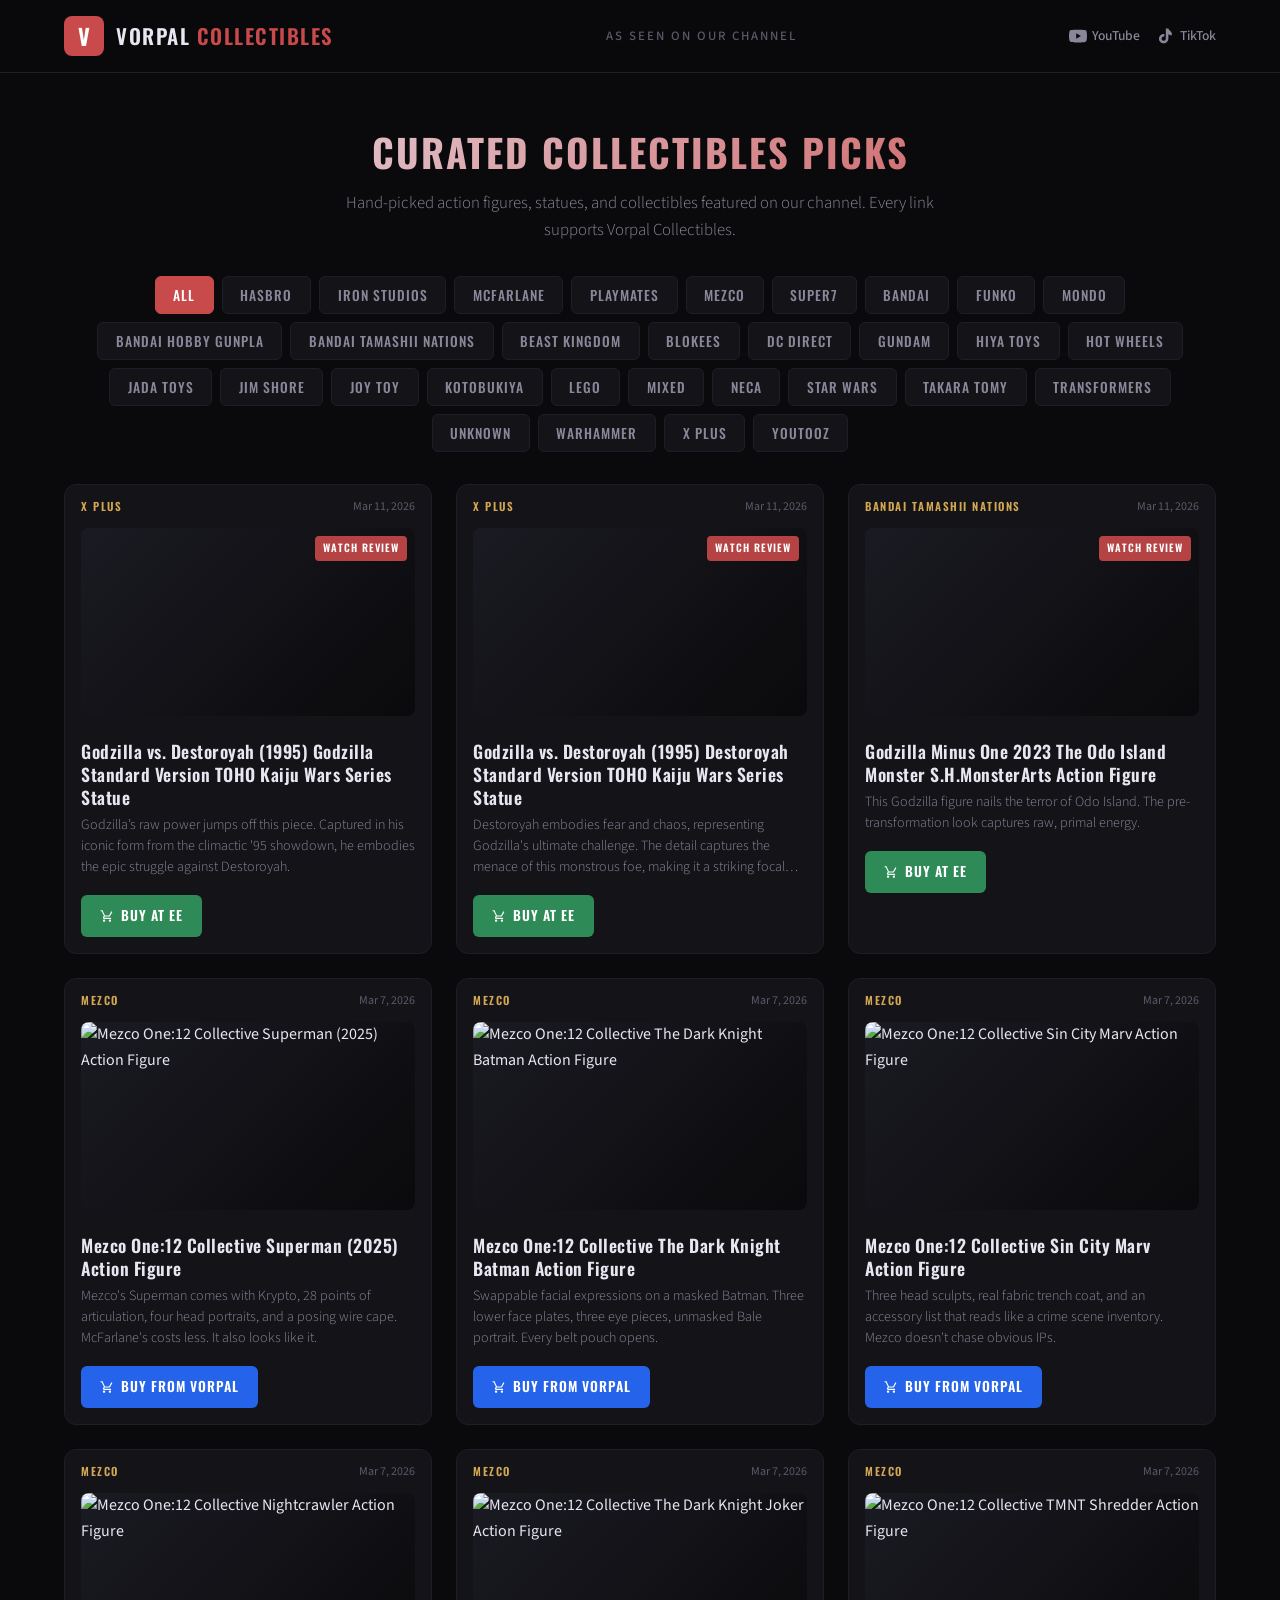
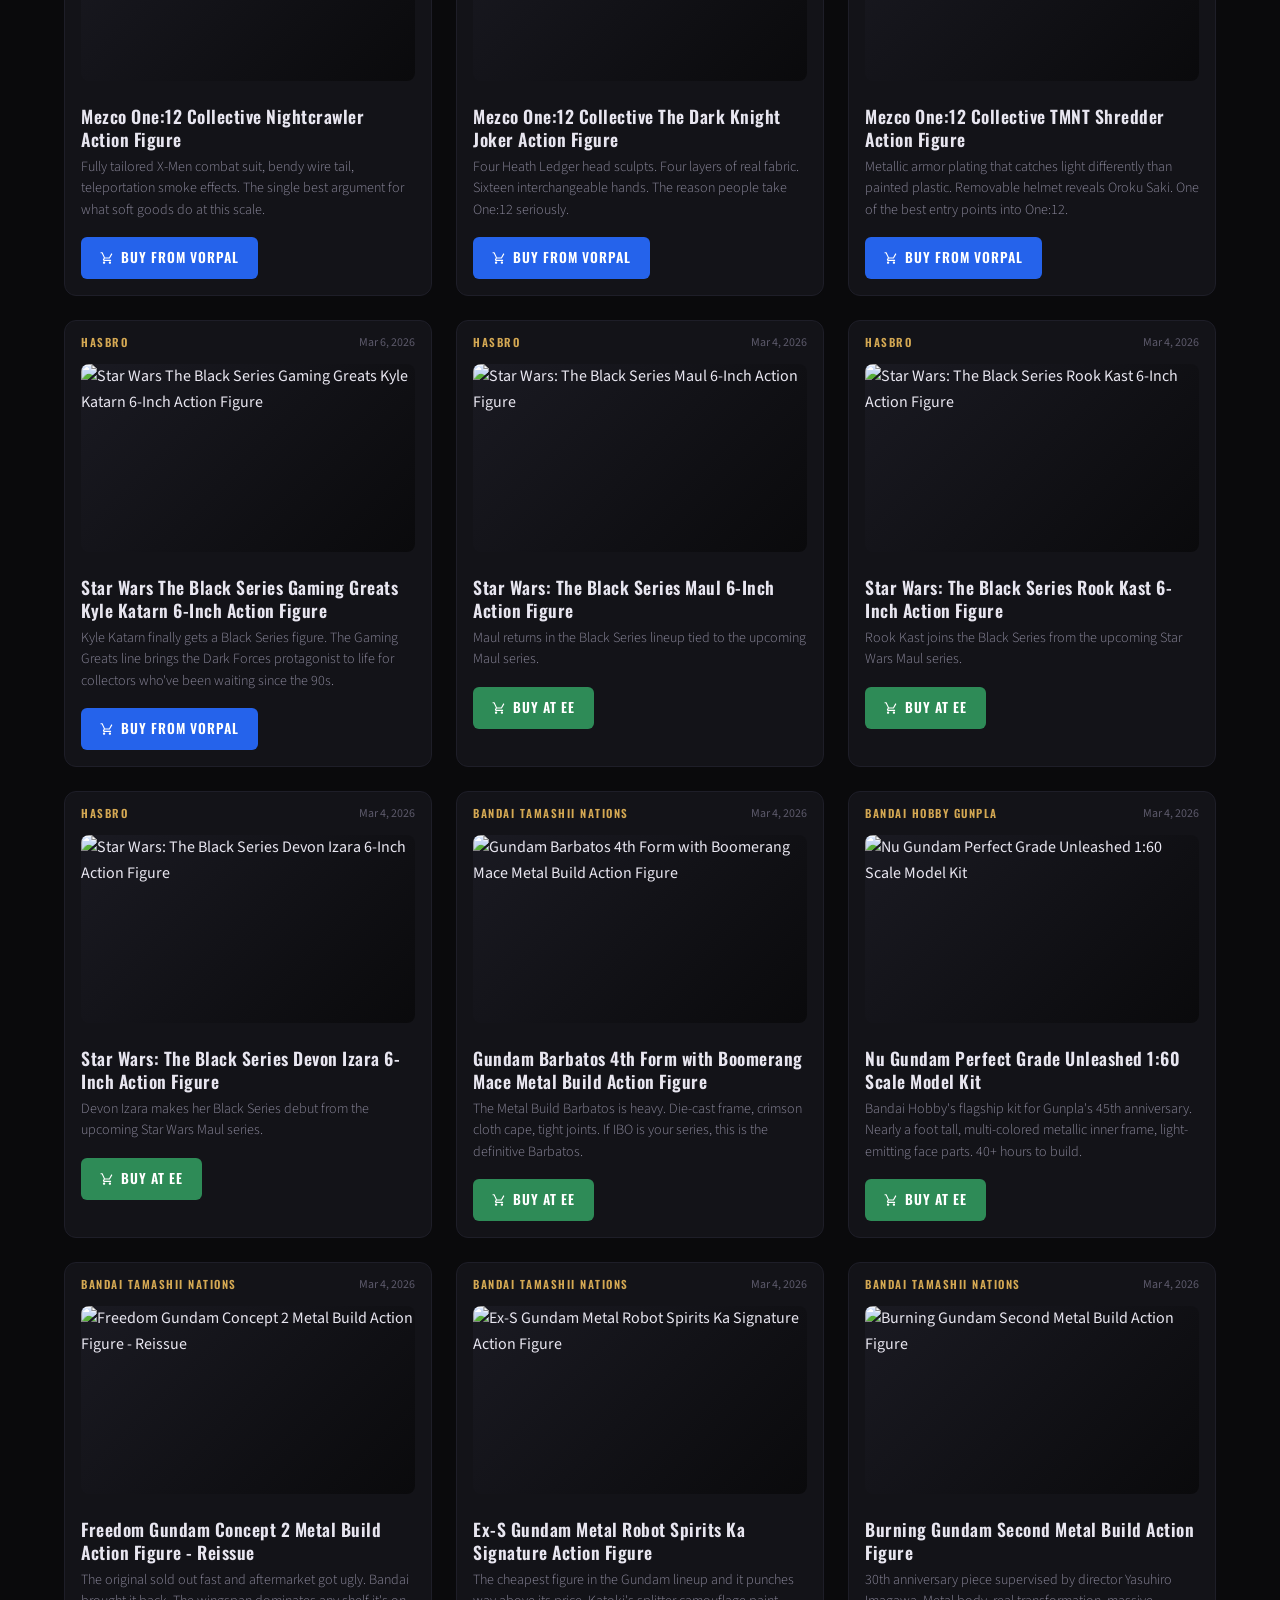
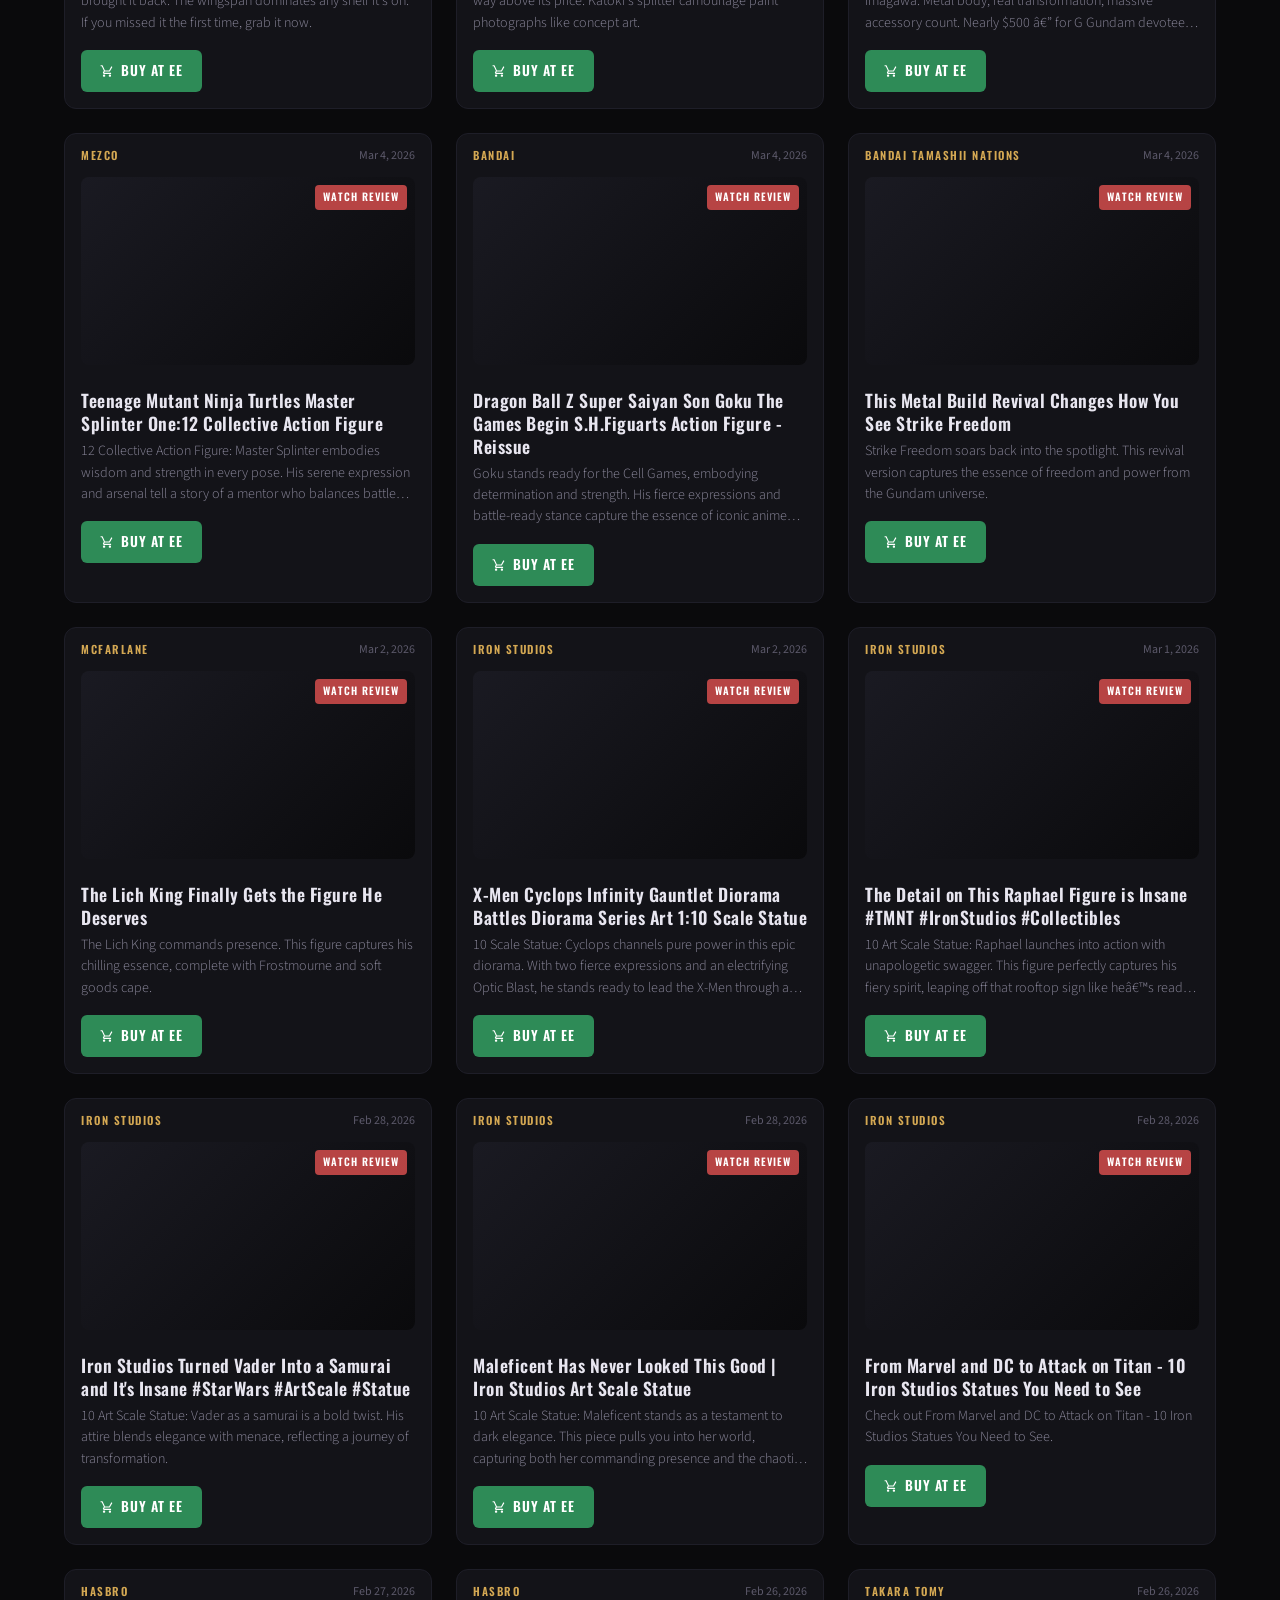
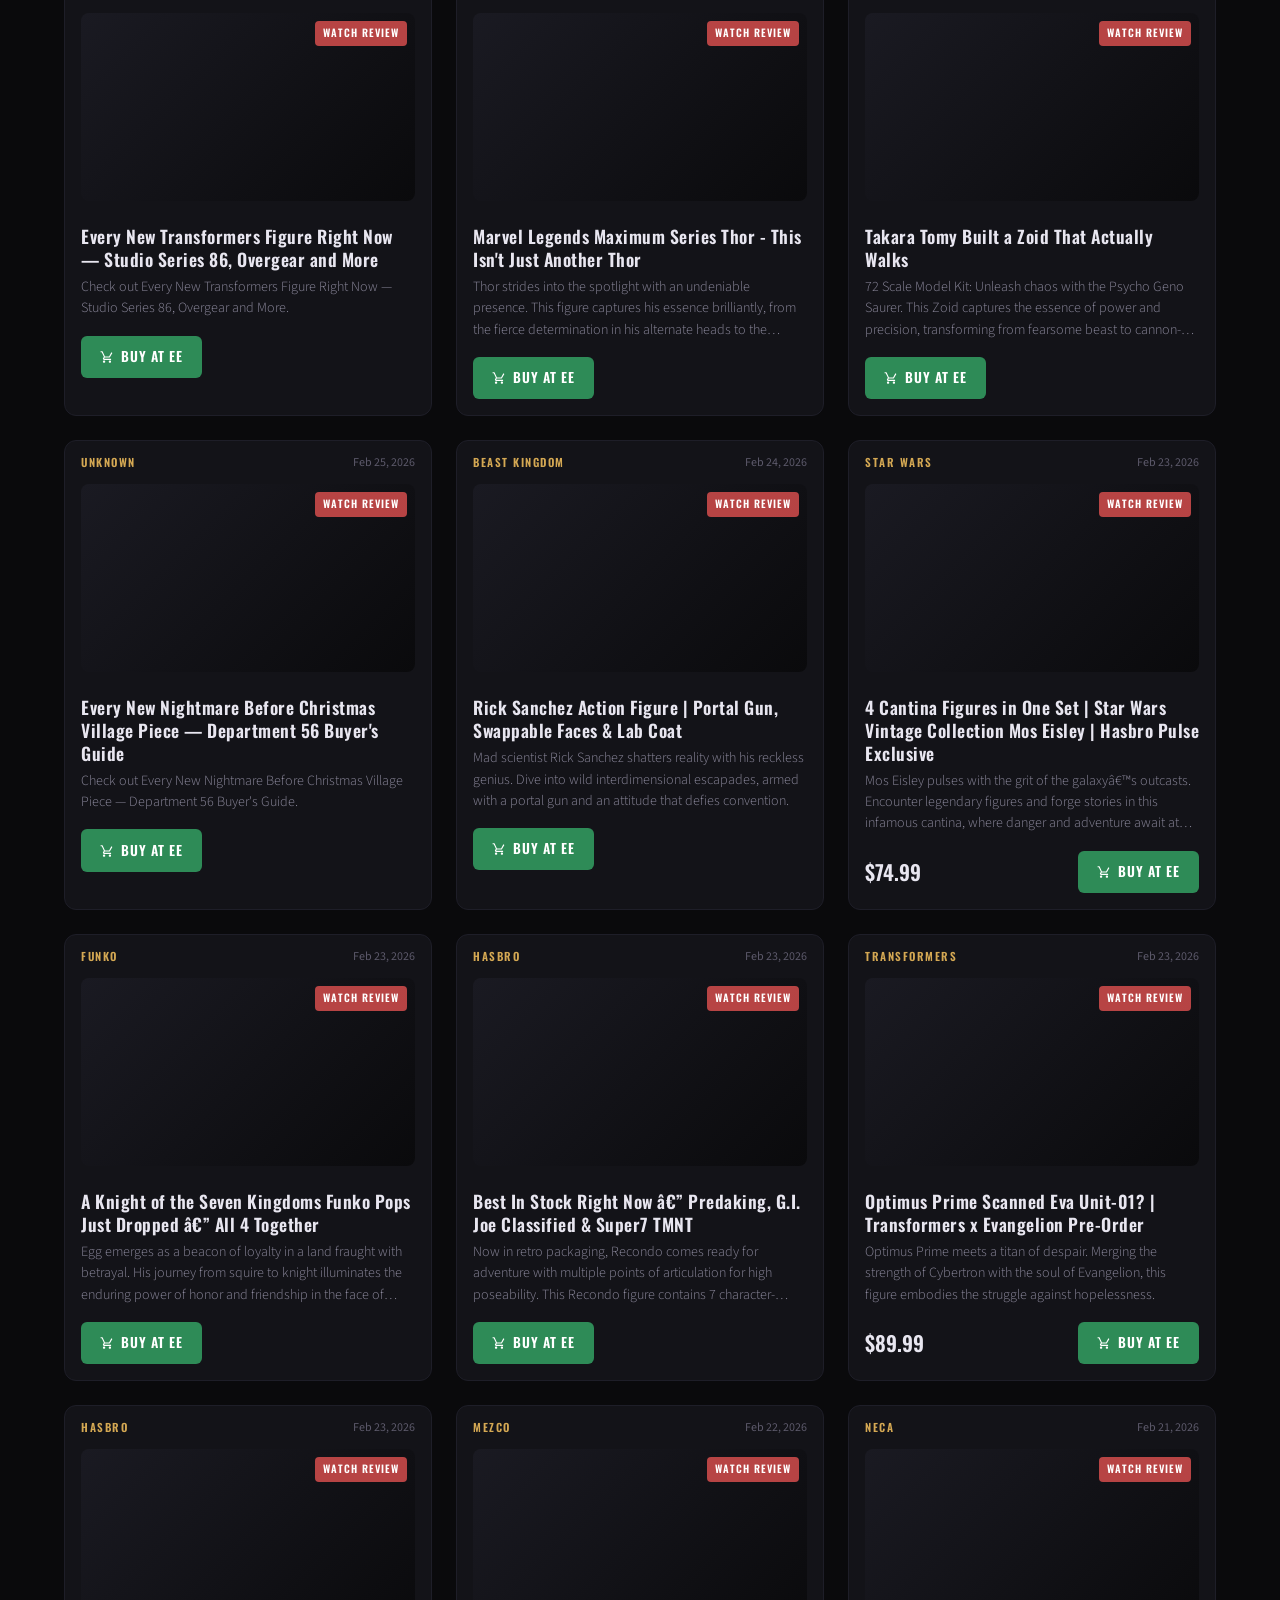
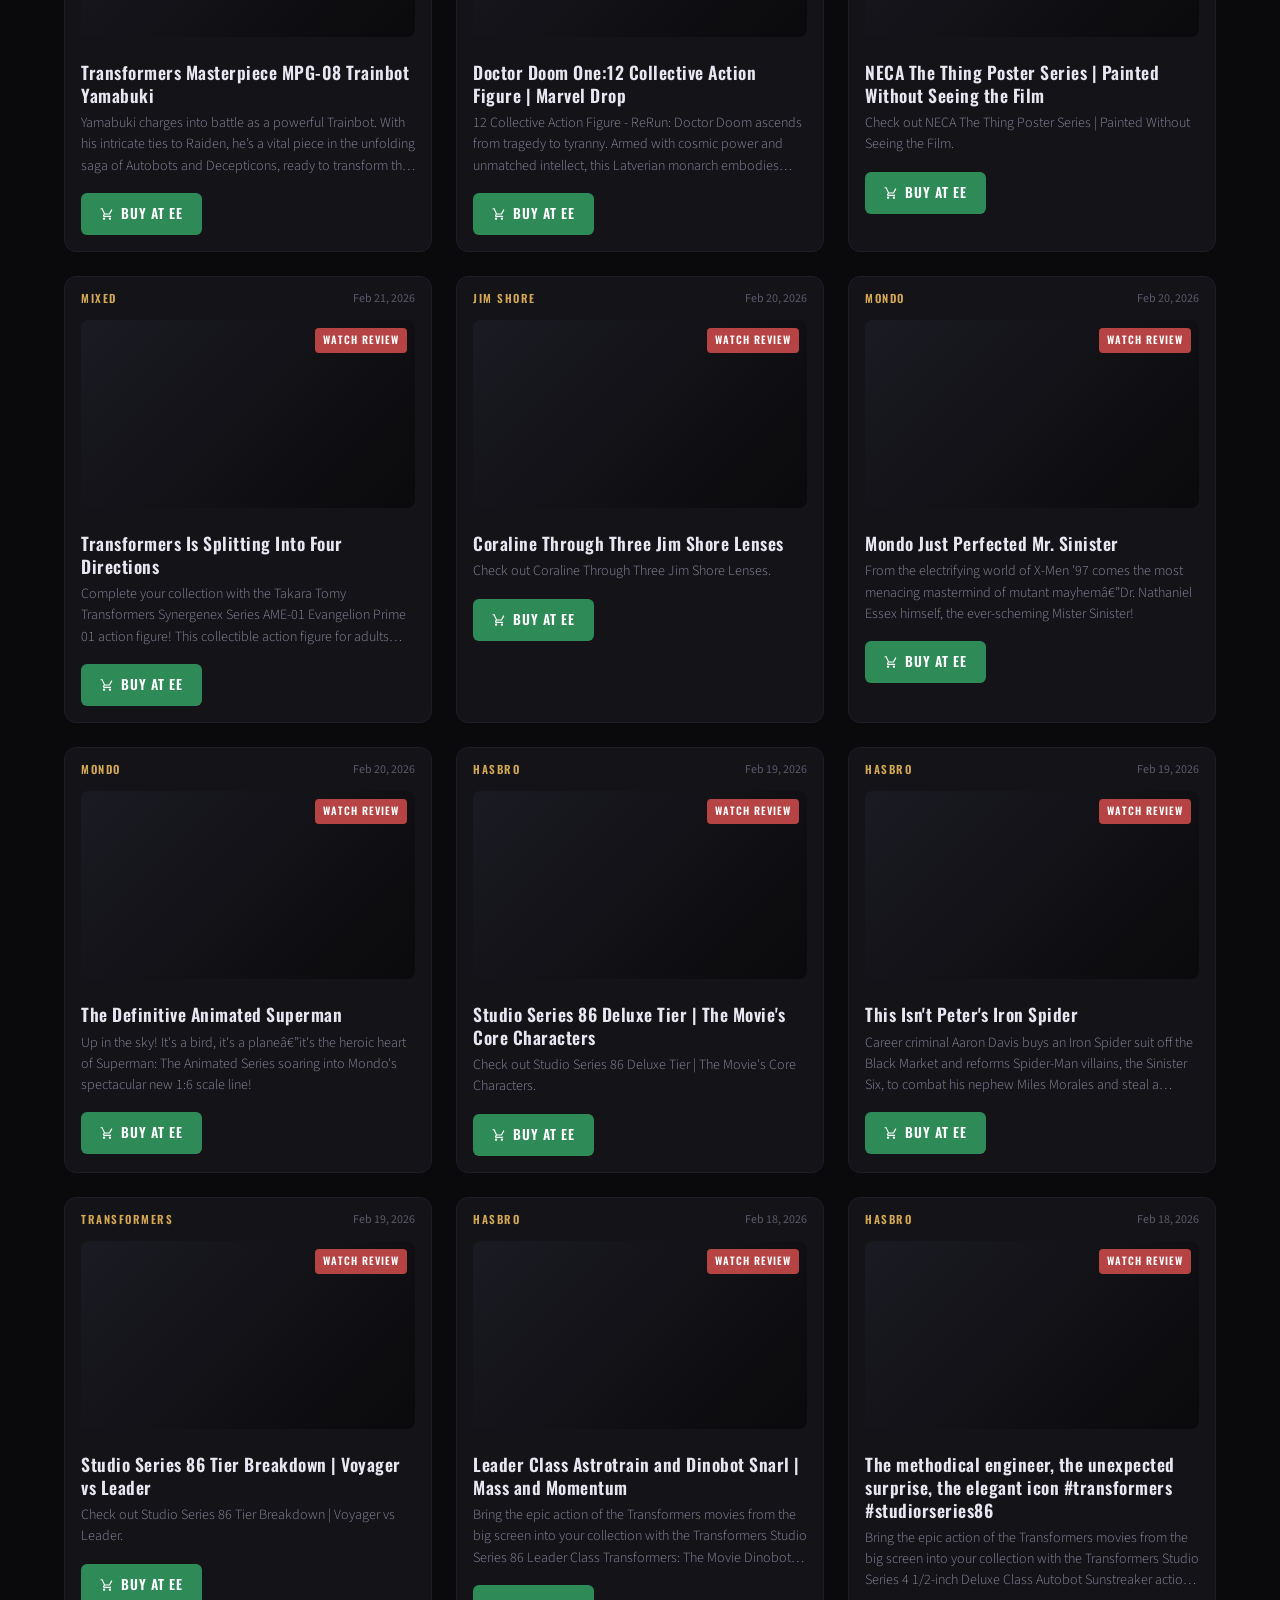
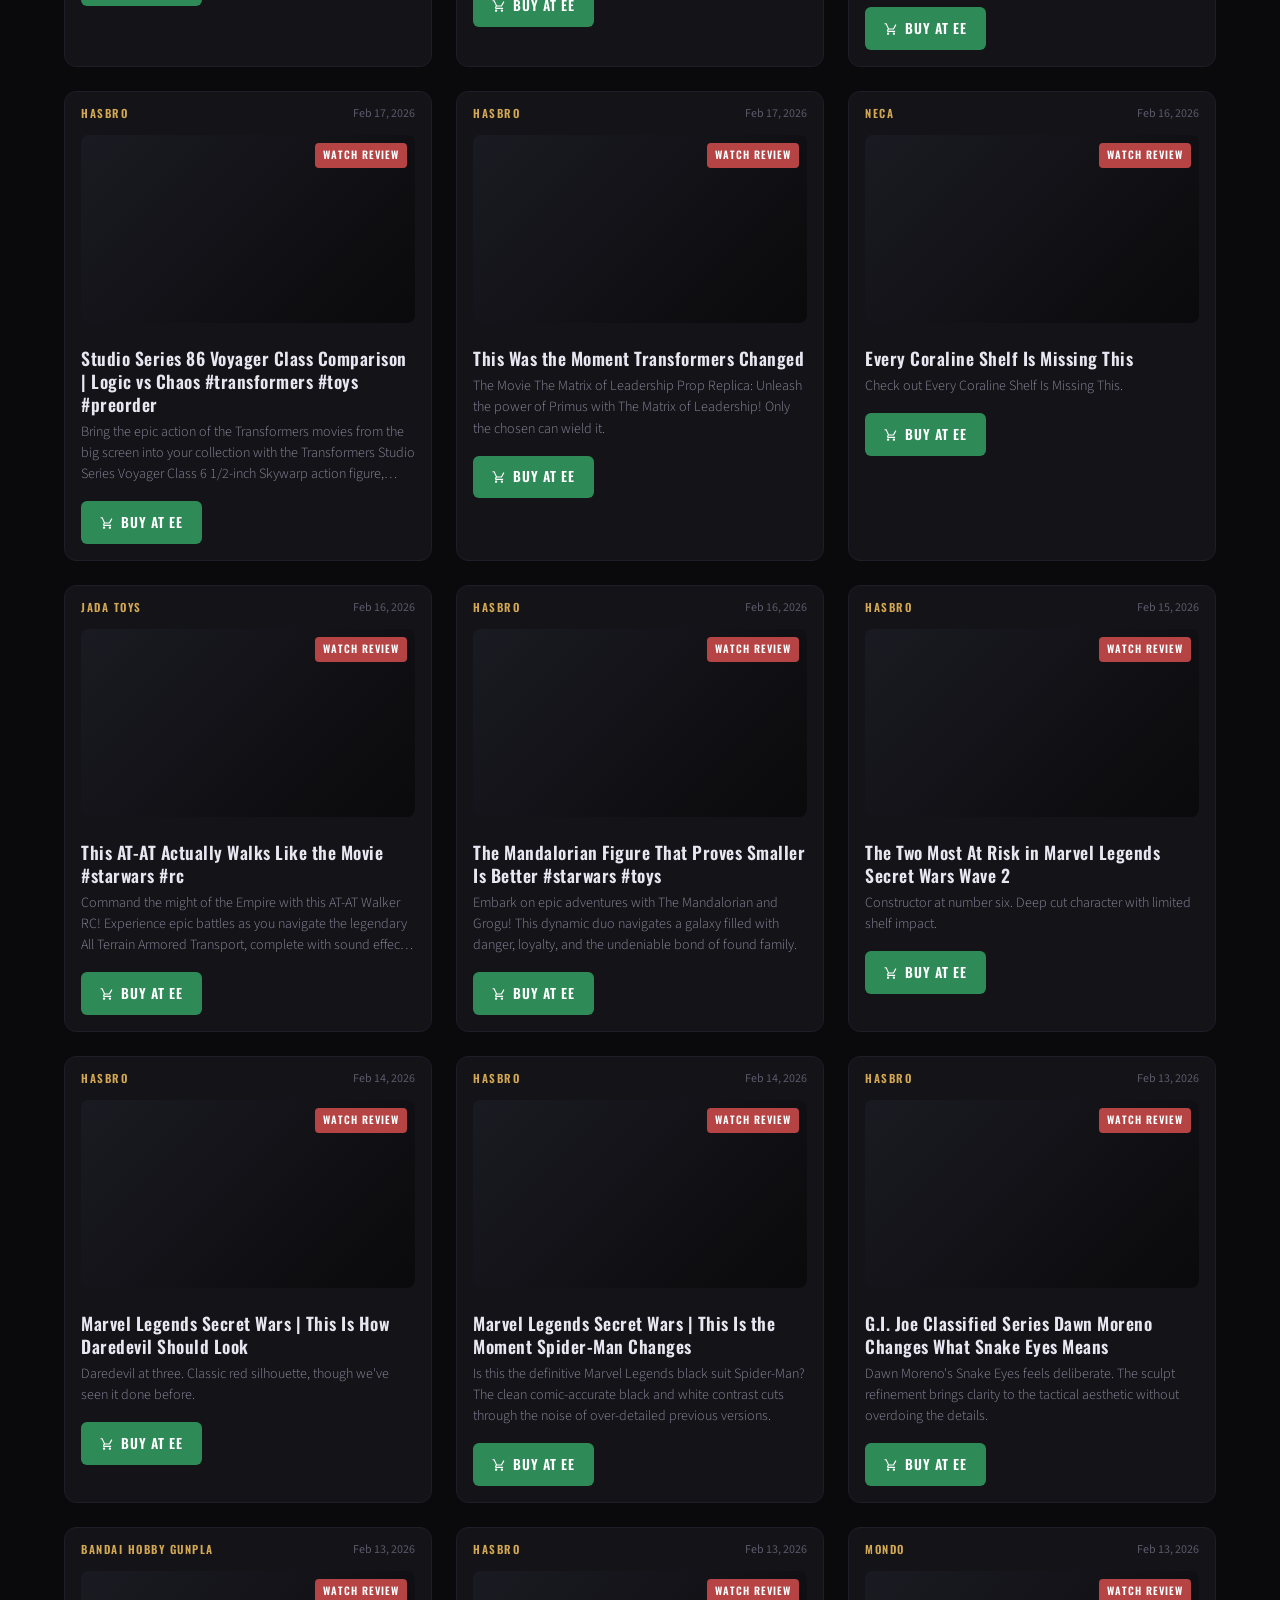
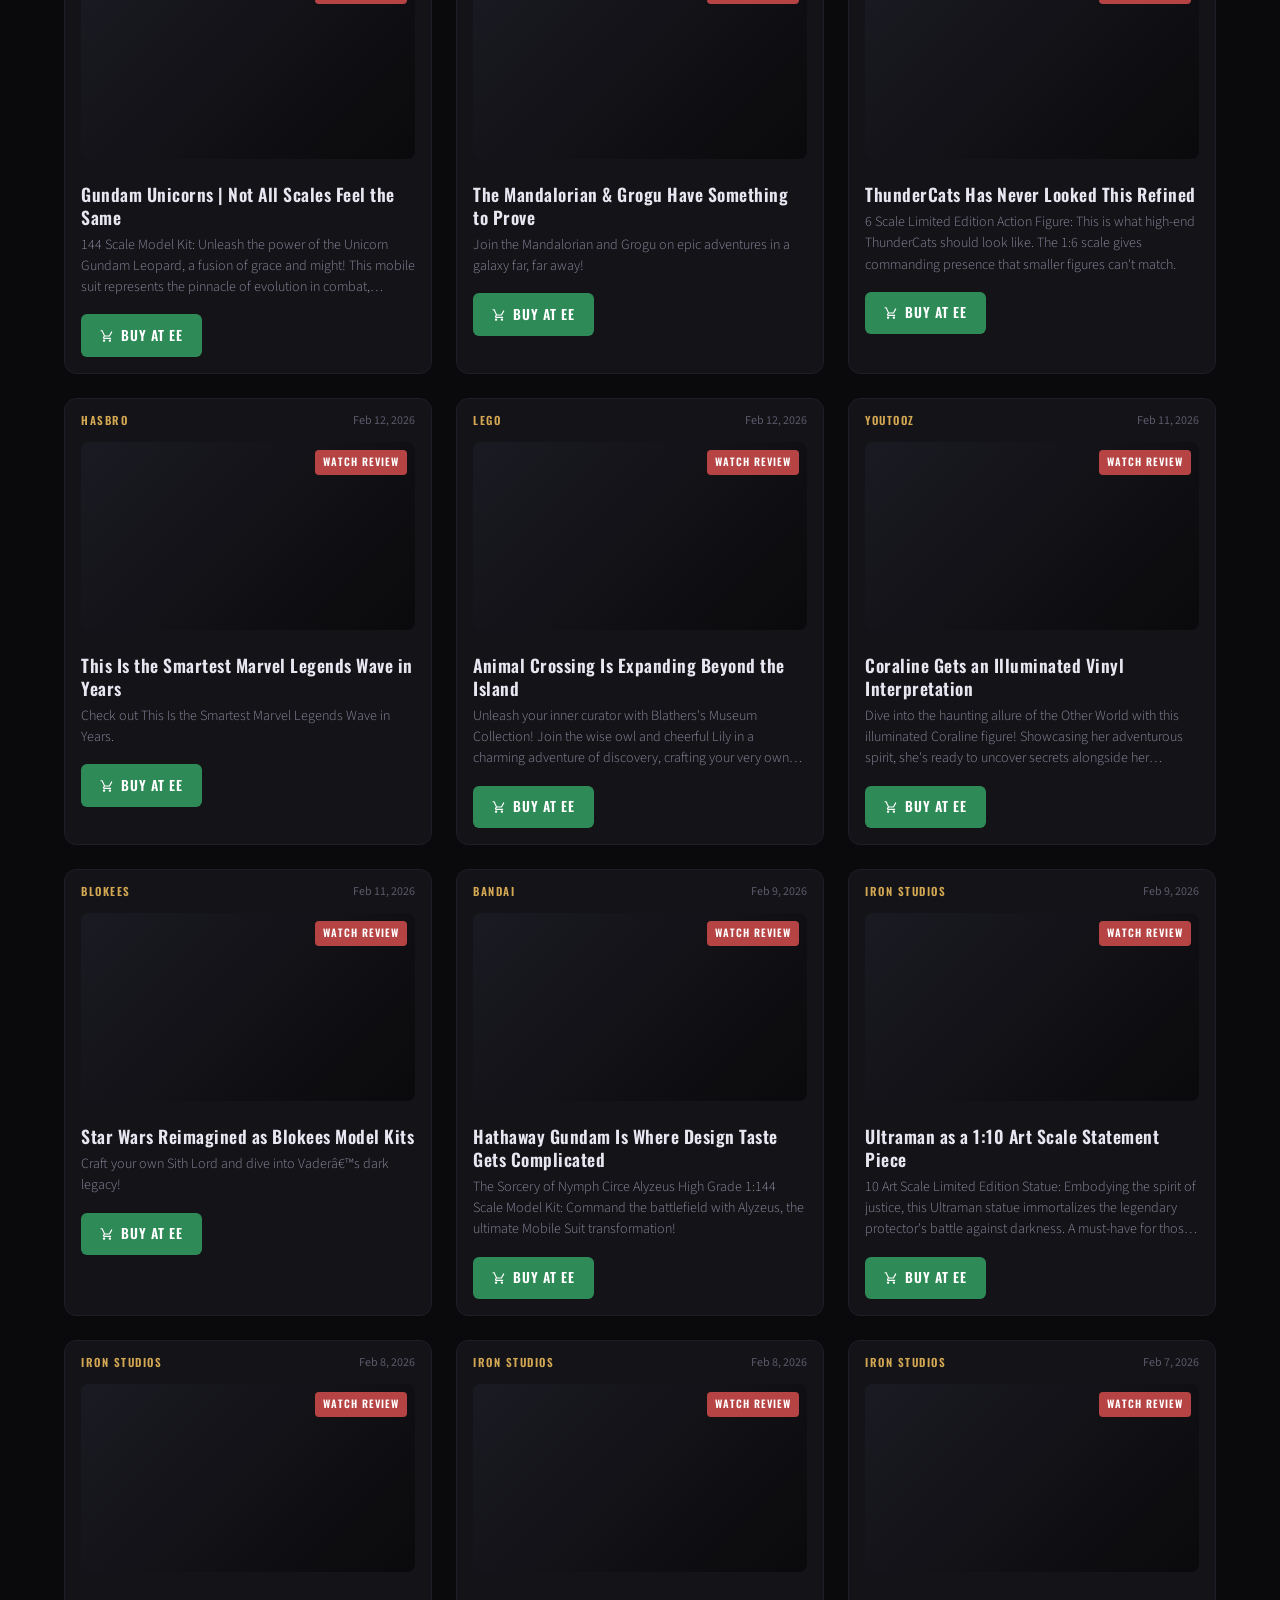
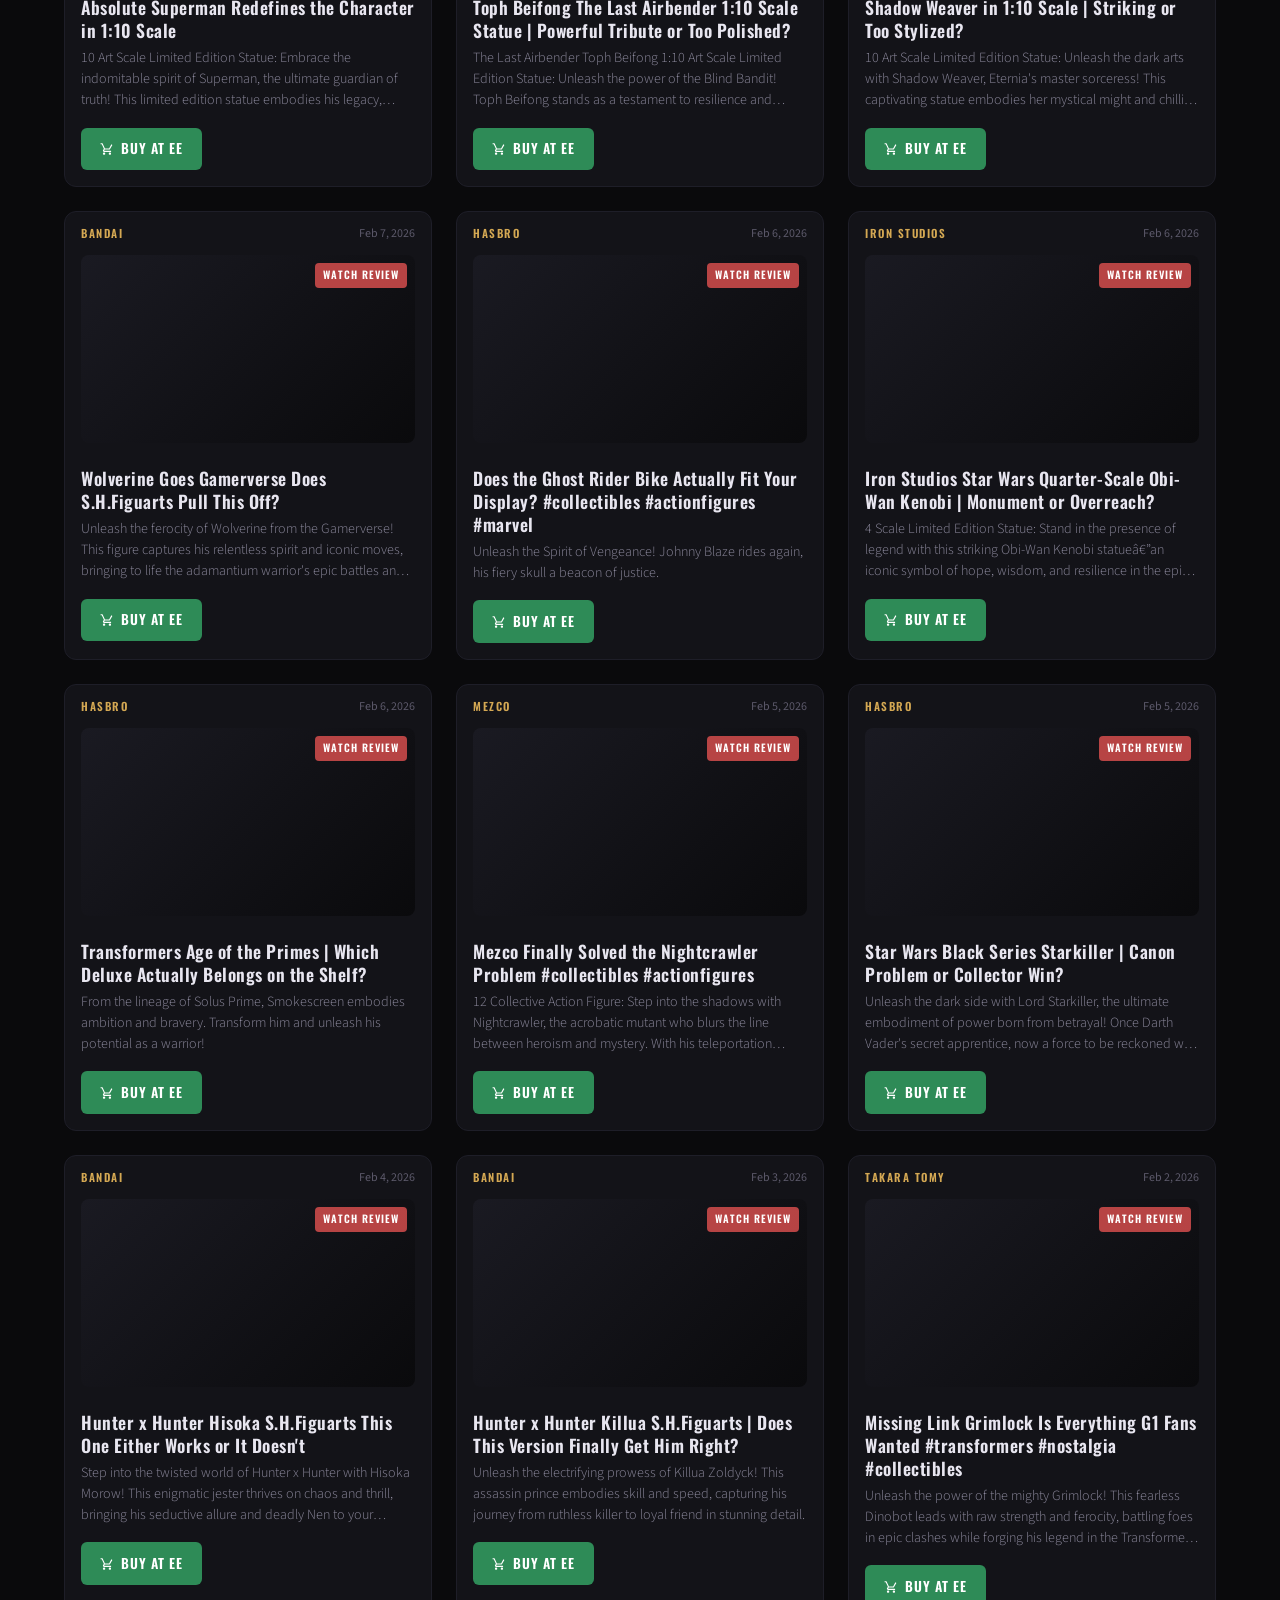
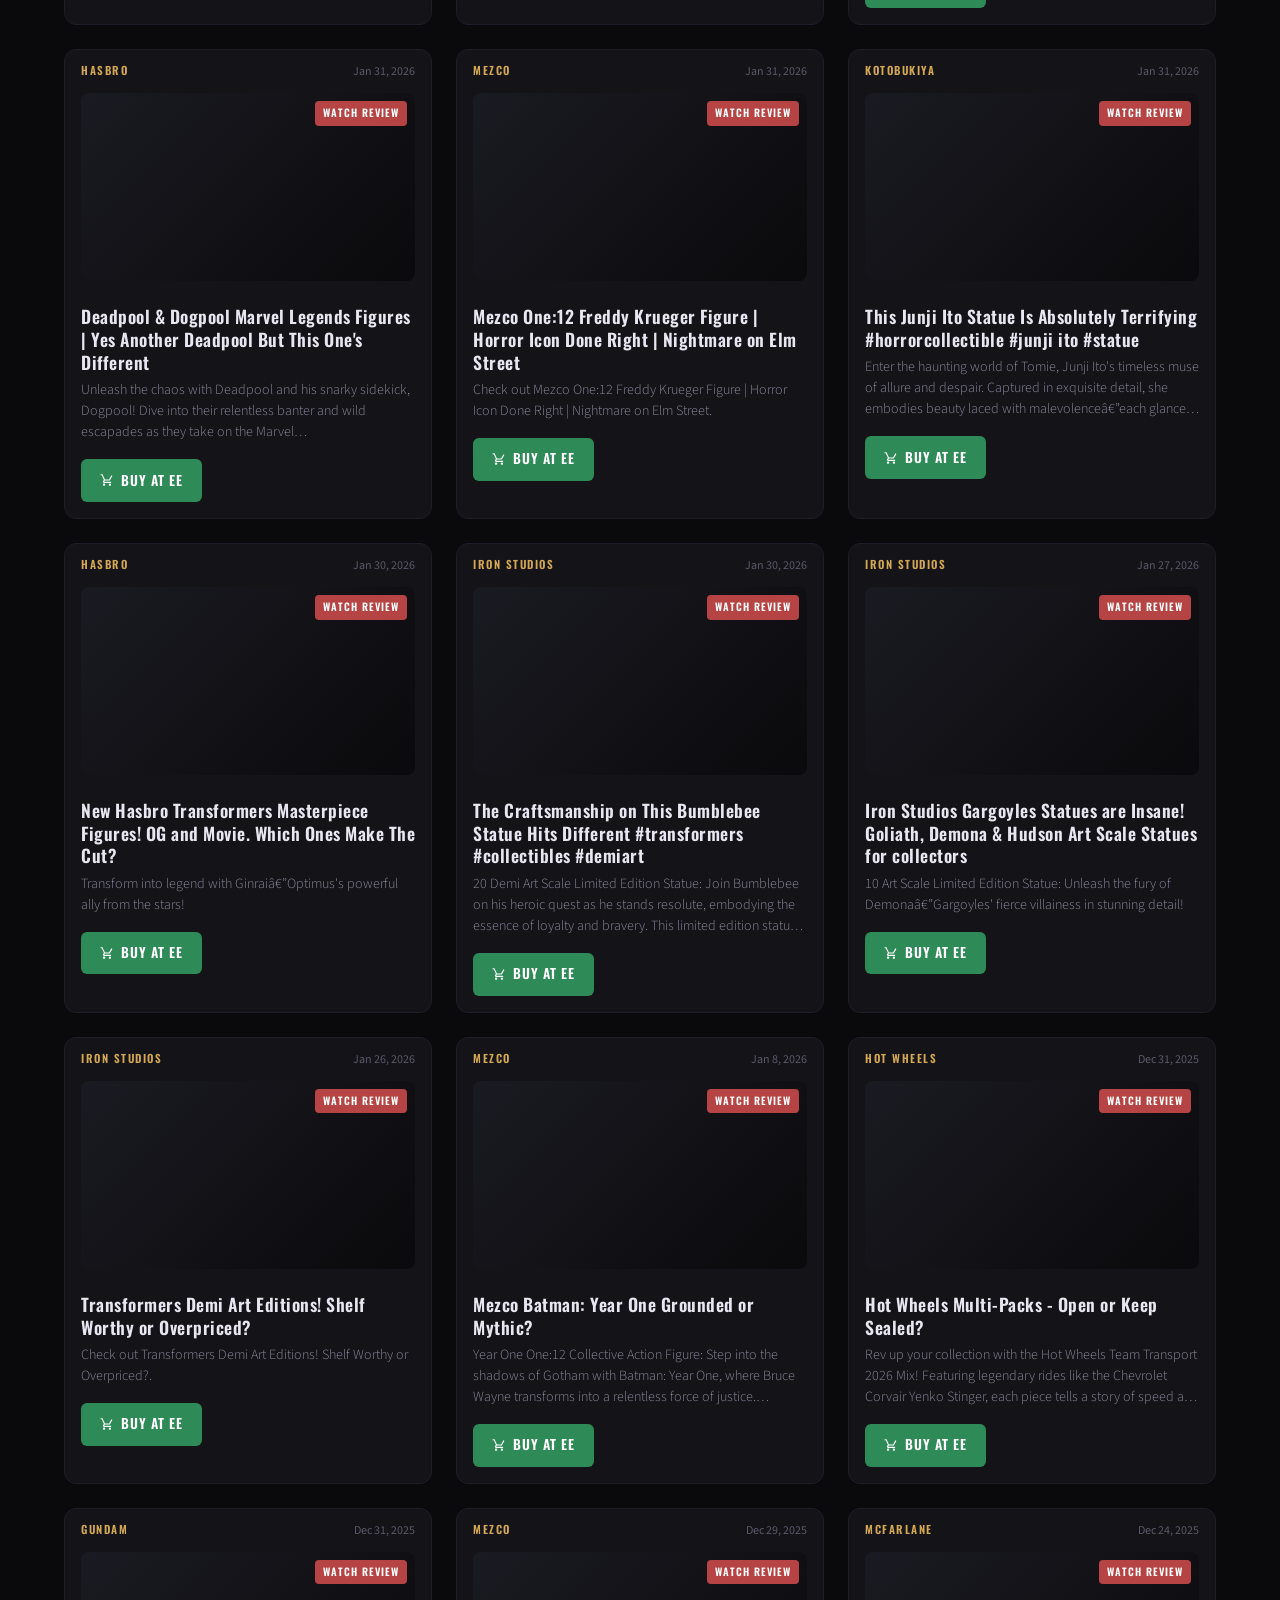
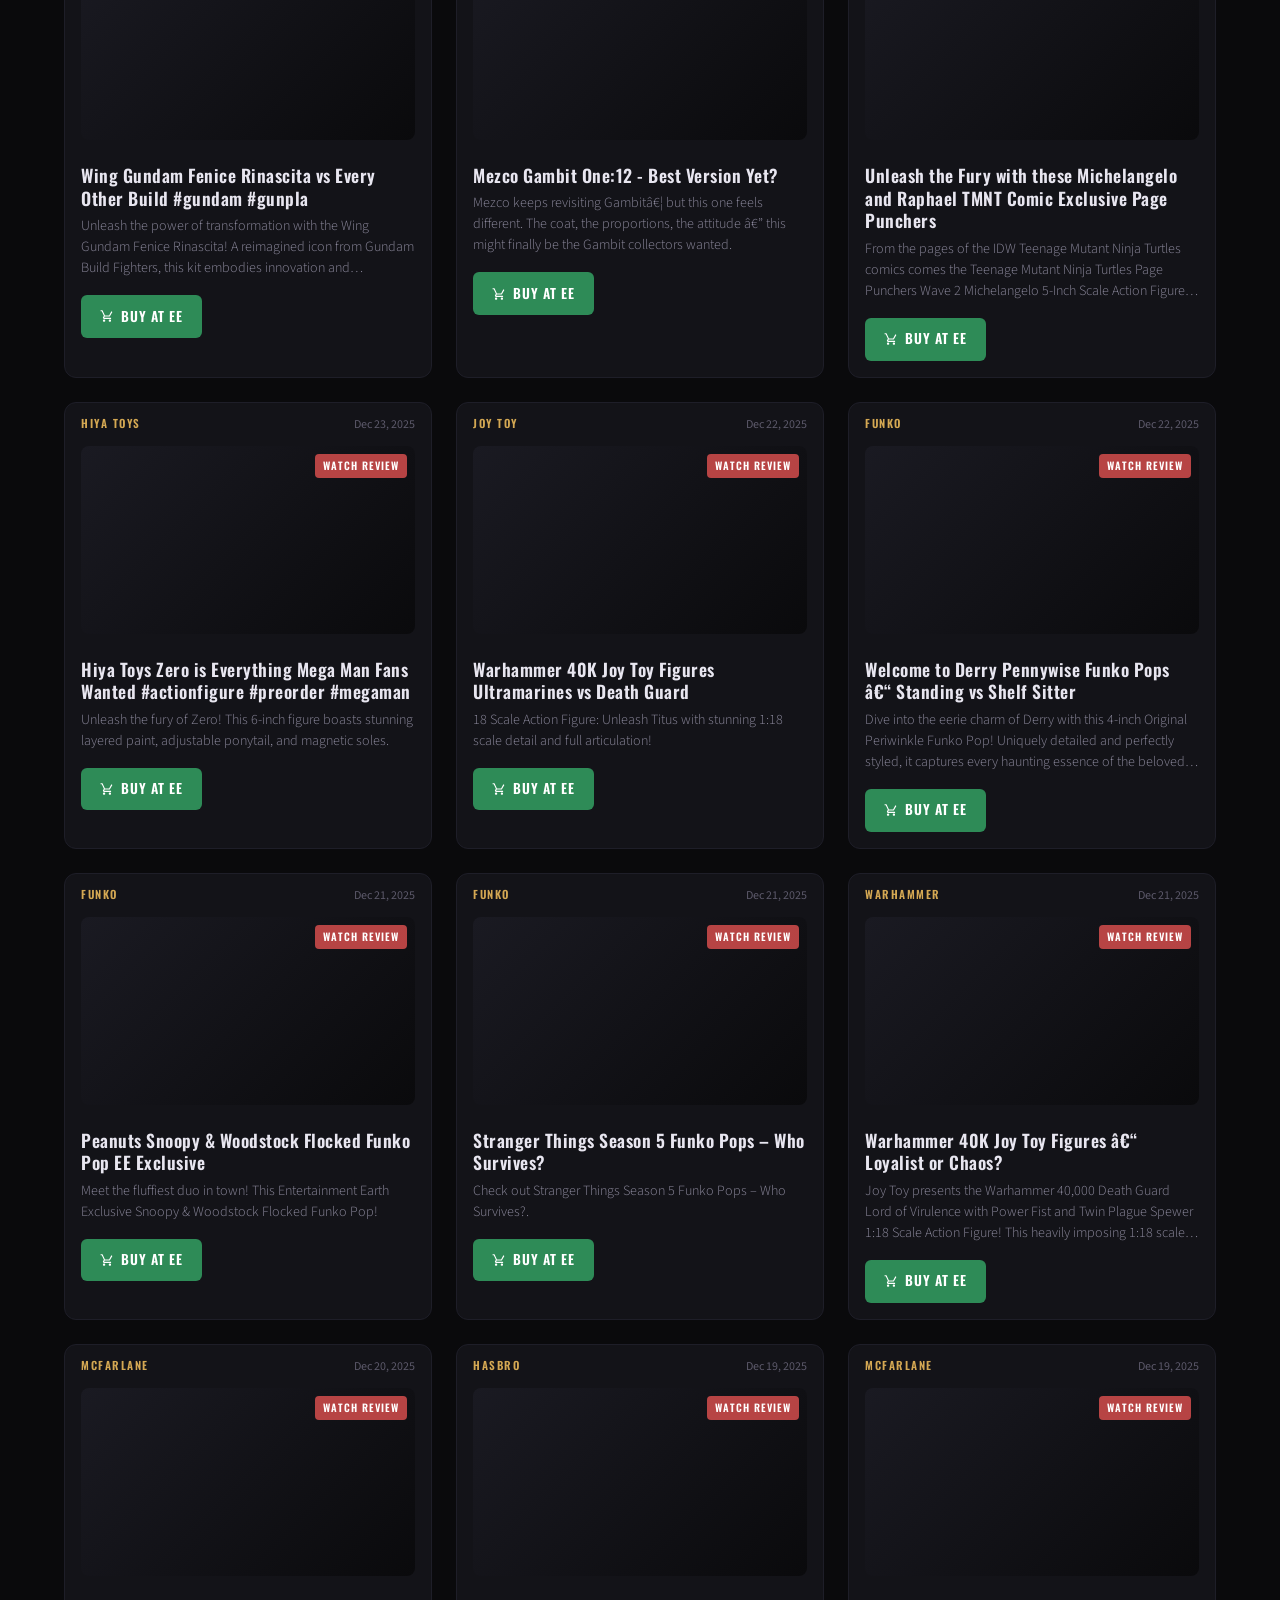
==== commit 7638ad94: "Sort shop cards by date, newest first Co-Authored-By: Claude Opus 4.6 <noreply@anthropic.com>" ====
--- a/shop/index.html
+++ b/shop/index.html
@@ -520,7 +520,7 @@
     </footer>
 
     <script>
-    const products = [{"id": "mezco-one12-superman-2025", "title": "Mezco One:12 Collective Superman (2025) Action Figure", "brand": "mezco", "description": "Mezco's Superman comes with Krypto, 28 points of articulation, four head portraits, and a posing wire cape. McFarlane's costs less. It also looks like it.", "price": "", "preorder": false, "eta": "", "affiliate_url": "", "vorpal_url": "https://www.ebay.com/itm/336099480251", "video_id": "", "video_type": "long", "image_url": "https://i.ebayimg.com/images/g/nzkAAeSwXbRoiuwu/s-l1600.webp", "date_added": "2026-03-07", "date_published": "2026-03-07", "date_uploaded": "2026-03-07", "status": "active"}, {"id": "mezco-one12-dark-knight-batman", "title": "Mezco One:12 Collective The Dark Knight Batman Action Figure", "brand": "mezco", "description": "Swappable facial expressions on a masked Batman. Three lower face plates, three eye pieces, unmasked Bale portrait. Every belt pouch opens.", "price": "", "preorder": false, "eta": "", "affiliate_url": "", "vorpal_url": "https://www.ebay.com/itm/336238351265", "video_id": "", "video_type": "long", "image_url": "https://i.ebayimg.com/images/g/76UAAeSwNTpo8rWp/s-l1600.webp", "date_added": "2026-03-07", "date_published": "2026-03-07", "date_uploaded": "2026-03-07", "status": "active"}, {"id": "mezco-one12-sin-city-marv", "title": "Mezco One:12 Collective Sin City Marv Action Figure", "brand": "mezco", "description": "Three head sculpts, real fabric trench coat, and an accessory list that reads like a crime scene inventory. Mezco doesn't chase obvious IPs.", "price": "", "preorder": false, "eta": "", "affiliate_url": "", "vorpal_url": "https://www.ebay.com/itm/336366220214", "video_id": "", "video_type": "long", "image_url": "https://i.ebayimg.com/images/g/zrMAAeSwQLZpUrG7/s-l1600.webp", "date_added": "2026-03-07", "date_published": "2026-03-07", "date_uploaded": "2026-03-07", "status": "active"}, {"id": "mezco-one12-nightcrawler", "title": "Mezco One:12 Collective Nightcrawler Action Figure", "brand": "mezco", "description": "Fully tailored X-Men combat suit, bendy wire tail, teleportation smoke effects. The single best argument for what soft goods do at this scale.", "price": "", "preorder": false, "eta": "", "affiliate_url": "", "vorpal_url": "https://www.ebay.com/itm/336423204576", "video_id": "", "video_type": "long", "image_url": "https://i.ebayimg.com/images/g/cpIAAeSwNC9phW5o/s-l1600.webp", "date_added": "2026-03-07", "date_published": "2026-03-07", "date_uploaded": "2026-03-07", "status": "active"}, {"id": "mezco-one12-dark-knight-joker", "title": "Mezco One:12 Collective The Dark Knight Joker Action Figure", "brand": "mezco", "description": "Four Heath Ledger head sculpts. Four layers of real fabric. Sixteen interchangeable hands. The reason people take One:12 seriously.", "price": "", "preorder": false, "eta": "", "affiliate_url": "", "vorpal_url": "https://www.ebay.com/itm/336238351262", "video_id": "", "video_type": "long", "image_url": "https://i.ebayimg.com/images/g/fbEAAeSw-URo8rXg/s-l1600.webp", "date_added": "2026-03-07", "date_published": "2026-03-07", "date_uploaded": "2026-03-07", "status": "active"}, {"id": "mezco-one12-tmnt-shredder", "title": "Mezco One:12 Collective TMNT Shredder Action Figure", "brand": "mezco", "description": "Metallic armor plating that catches light differently than painted plastic. Removable helmet reveals Oroku Saki. One of the best entry points into One:12.", "price": "", "preorder": false, "eta": "", "affiliate_url": "", "vorpal_url": "https://www.ebay.com/itm/336386614279", "video_id": "", "video_type": "long", "image_url": "https://i.ebayimg.com/images/g/IHsAAeSwhfppZR6J/s-l1600.webp", "date_added": "2026-03-07", "date_published": "2026-03-07", "date_uploaded": "2026-03-07", "status": "active"}, {"id": "star-wars-black-series-kyle-katarn-6inch", "title": "Star Wars The Black Series Gaming Greats Kyle Katarn 6-Inch Action Figure", "brand": "hasbro", "description": "Kyle Katarn finally gets a Black Series figure. The Gaming Greats line brings the Dark Forces protagonist to life for collectors who've been waiting since the 90s.", "price": "", "preorder": false, "eta": "", "affiliate_url": "", "vorpal_url": "https://www.ebay.com/itm/336467125340", "video_id": "", "video_type": "short", "image_url": "https://i.ebayimg.com/images/g/s6QAAeSwbiZpq1pU/s-l1600.webp", "date_added": "2026-03-06", "date_published": "2026-03-06", "date_uploaded": "2026-03-06", "status": "active"}, {"id": "star-wars-black-series-maul-6inch", "title": "Star Wars: The Black Series Maul 6-Inch Action Figure", "brand": "hasbro", "description": "Maul returns in the Black Series lineup tied to the upcoming Maul series.", "price": "", "preorder": false, "eta": "", "affiliate_url": "https://ee.toys/26537U", "video_id": "", "video_type": "short", "image_url": "https://media.entertainmentearth.com/assets/images/3243452775d141a9bc14e91b7972c3bcxl.jpg", "date_added": "2026-03-04", "date_published": "2026-03-04", "date_uploaded": "2026-03-04", "status": "active"}, {"id": "star-wars-black-series-rook-kast-6inch", "title": "Star Wars: The Black Series Rook Kast 6-Inch Action Figure", "brand": "hasbro", "description": "Rook Kast joins the Black Series from the upcoming Star Wars Maul series.", "price": "", "preorder": false, "eta": "", "affiliate_url": "https://ee.toys/UXK747", "video_id": "", "video_type": "short", "image_url": "https://media.entertainmentearth.com/assets/images/61b68a5494844acab3cf9a789d0aba8cxl.jpg", "date_added": "2026-03-04", "date_published": "2026-03-04", "date_uploaded": "2026-03-04", "status": "active"}, {"id": "star-wars-black-series-devon-izara-6inch", "title": "Star Wars: The Black Series Devon Izara 6-Inch Action Figure", "brand": "hasbro", "description": "Devon Izara makes her Black Series debut from the upcoming Star Wars Maul series.", "price": "", "preorder": false, "eta": "", "affiliate_url": "https://ee.toys/266M35", "video_id": "", "video_type": "short", "image_url": "https://media.entertainmentearth.com/assets/images/2afde4fddb2943b98a1d734b152211ebxl.jpg", "date_added": "2026-03-04", "date_published": "2026-03-04", "date_uploaded": "2026-03-04", "status": "active"}, {"id": "gundam-barbatos-4th-form-metal-build", "title": "Gundam Barbatos 4th Form with Boomerang Mace Metal Build Action Figure", "brand": "bandai-tamashii-nations", "description": "The Metal Build Barbatos is heavy. Die-cast frame, crimson cloth cape, tight joints. If IBO is your series, this is the definitive Barbatos.", "price": "", "preorder": false, "eta": "", "affiliate_url": "https://ee.toys/HI3EST", "video_id": "", "video_type": "long", "image_url": "https://media.entertainmentearth.com/assets/images/676060df938f4e32b443cbe57b7c6be2xl.jpg", "date_added": "2026-03-04", "date_published": "2026-03-04", "date_uploaded": "2026-03-04", "status": "active"}, {"id": "nu-gundam-perfect-grade-unleashed", "title": "Nu Gundam Perfect Grade Unleashed 1:60 Scale Model Kit", "brand": "bandai-hobby-gunpla", "description": "Bandai Hobby's flagship kit for Gunpla's 45th anniversary. Nearly a foot tall, multi-colored metallic inner frame, light-emitting face parts. 40+ hours to build.", "price": "", "preorder": false, "eta": "", "affiliate_url": "https://ee.toys/L72VGE", "video_id": "", "video_type": "long", "image_url": "https://media.entertainmentearth.com/assets/images/6cb5086ace104a6dbbe602f51028a4dbxl.jpg", "date_added": "2026-03-04", "date_published": "2026-03-04", "date_uploaded": "2026-03-04", "status": "active"}, {"id": "freedom-gundam-concept-2-metal-build-reissue", "title": "Freedom Gundam Concept 2 Metal Build Action Figure - Reissue", "brand": "bandai-tamashii-nations", "description": "The original sold out fast and aftermarket got ugly. Bandai brought it back. The wingspan dominates any shelf it's on. If you missed it the first time, grab it now.", "price": "", "preorder": false, "eta": "", "affiliate_url": "https://ee.toys/I4OPPP", "video_id": "", "video_type": "long", "image_url": "https://media.entertainmentearth.com/assets/images/ae6435c7b37245a7919ae88613b622afxl.jpg", "date_added": "2026-03-04", "date_published": "2026-03-04", "date_uploaded": "2026-03-04", "status": "active"}, {"id": "ex-s-gundam-metal-robot-spirits-ka-signature", "title": "Ex-S Gundam Metal Robot Spirits Ka Signature Action Figure", "brand": "bandai-tamashii-nations", "description": "The cheapest figure in the Gundam lineup and it punches way above its price. Katoki's splitter camouflage paint photographs like concept art.", "price": "", "preorder": false, "eta": "", "affiliate_url": "https://ee.toys/8GAUDN", "video_id": "", "video_type": "long", "image_url": "https://media.entertainmentearth.com/assets/images/a863d6fbd4e44db98036d4d6d276ff30xl.jpg", "date_added": "2026-03-04", "date_published": "2026-03-04", "date_uploaded": "2026-03-04", "status": "active"}, {"id": "burning-gundam-second-metal-build", "title": "Burning Gundam Second Metal Build Action Figure", "brand": "bandai-tamashii-nations", "description": "30th anniversary piece supervised by director Yasuhiro Imagawa. Metal body, real transformation, massive accessory count. Nearly $500 â€” for G Gundam devotees only.", "price": "", "preorder": false, "eta": "", "affiliate_url": "https://ee.toys/HJE6YG", "video_id": "", "video_type": "long", "image_url": "https://media.entertainmentearth.com/assets/images/8ba3c0741ba746539c7f93b8888d2206xl.jpg", "date_added": "2026-03-04", "date_published": "2026-03-04", "date_uploaded": "2026-03-04", "status": "active"}, {"id": "teenage-mutant-ninja-turtles-master-splinter-one12-collective-action-figure", "title": "Teenage Mutant Ninja Turtles Master Splinter One:12 Collective Action Figure", "brand": "mezco", "description": "12 Collective Action Figure: Master Splinter embodies wisdom and strength in every pose. His serene expression and arsenal tell a story of a mentor who balances battle readiness with inner peace.", "price": "", "preorder": true, "eta": "", "affiliate_url": "https://ee.toys/2Y2VMT", "video_id": "jkWGyQN_xDk", "video_type": "short", "image_url": "https://media.entertainmentearth.com/assets/images/1a7ae73fd05d4bb2a8688300cc7d2be2xl.jpg", "date_added": "2026-03-09", "date_published": "", "date_uploaded": "2026-03-04", "status": "active", "vorpal_url": ""}, {"id": "dragon-ball-z-super-saiyan-son-goku-the-games-begin-shfiguarts-action-figure-reissue", "title": "Dragon Ball Z Super Saiyan Son Goku The Games Begin S.H.Figuarts Action Figure - Reissue", "brand": "bandai", "description": "Goku stands ready for the Cell Games, embodying determination and strength. His fierce expressions and battle-ready stance capture the essence of iconic anime battles.", "price": "", "preorder": false, "eta": "", "affiliate_url": "https://ee.toys/7EPOPT", "video_id": "LD7aEZgcXD0", "video_type": "short", "image_url": "https://media.entertainmentearth.com/assets/images/49fe5cc2798b45f9a3a7444d26fc375dxl.jpg", "date_added": "2026-03-04", "date_published": "2026-03-04", "date_uploaded": "2026-03-04", "status": "active"}, {"id": "this-metal-build-revival-changes-how-you-see-strike-freedom", "title": "This Metal Build Revival Changes How You See Strike Freedom", "brand": "bandai-tamashii-nations", "description": "Strike Freedom soars back into the spotlight. This revival version captures the essence of freedom and power from the Gundam universe.", "price": "", "preorder": true, "eta": "", "affiliate_url": "https://ee.toys/MHPGY3", "video_id": "X_eC9Z6kMkc", "video_type": "short", "image_url": "https://media.entertainmentearth.com/assets/images/f8325b236d204052b4a70d06fa7b2ec1xl.jpg", "date_added": "2026-03-04", "date_published": "2026-03-04", "date_uploaded": "2026-03-04", "status": "active"}, {"id": "the-lich-king-finally-gets-the-figure-he-deserves", "title": "The Lich King Finally Gets the Figure He Deserves", "brand": "mcfarlane", "description": "The Lich King commands presence. This figure captures his chilling essence, complete with Frostmourne and soft goods cape.", "price": "", "preorder": true, "eta": "", "affiliate_url": "https://ee.toys/YCWRRT", "video_id": "2oh-BIFRAOw", "video_type": "short", "image_url": "https://media.entertainmentearth.com/assets/images/7410dd07702a42fba5b3403297419dd1xl.jpg", "date_added": "2026-03-04", "date_published": "2026-03-02", "date_uploaded": "2026-03-04", "status": "active"}, {"id": "x-men-cyclops-infinity-gauntlet-diorama-battles-diorama-series-art-110-scale-sta", "title": "X-Men Cyclops Infinity Gauntlet Diorama Battles Diorama Series Art 1:10 Scale Statue", "brand": "iron-studios", "description": "10 Scale Statue: Cyclops channels pure power in this epic diorama. With two fierce expressions and an electrifying Optic Blast, he stands ready to lead the X-Men through any battle.", "price": "", "preorder": true, "eta": "", "affiliate_url": "https://ee.toys/JYACV1", "video_id": "NFjLB7OeUys", "video_type": "short", "image_url": "https://media.entertainmentearth.com/assets/images/f49a49d451ff41dfbc2e6da012bd6233xl.jpg", "date_added": "2026-03-09", "date_published": "2026-03-02", "date_uploaded": "2026-03-04", "status": "active", "vorpal_url": ""}, {"id": "the-detail-on-this-raphael-figure-is-insane-tmnt-ironstudios-collectibles", "title": "The Detail on This Raphael Figure is Insane #TMNT #IronStudios #Collectibles", "brand": "iron-studios", "description": "10 Art Scale Statue: Raphael launches into action with unapologetic swagger. This figure perfectly captures his fiery spirit, leaping off that rooftop sign like heâ€™s ready to take on the worldâ€”or a...", "price": "", "preorder": true, "eta": "", "affiliate_url": "https://ee.toys/C39L2F", "video_id": "CHv7G3kIsn0", "video_type": "short", "image_url": "https://media.entertainmentearth.com/assets/images/b27fbfdcf7a54da493a4a6ed632a0601xl.jpg", "date_added": "2026-03-04", "date_published": "2026-03-01", "date_uploaded": "2026-03-04", "status": "active"}, {"id": "iron-studios-turned-vader-into-a-samurai-and-its-insane-starwars-artscale-statue", "title": "Iron Studios Turned Vader Into a Samurai and It's Insane #StarWars #ArtScale #Statue", "brand": "iron-studios", "description": "10 Art Scale Statue: Vader as a samurai is a bold twist. His attire blends elegance with menace, reflecting a journey of transformation.", "price": "", "preorder": true, "eta": "", "affiliate_url": "https://ee.toys/49LCTN", "video_id": "_YM0zFlyEFA", "video_type": "short", "image_url": "https://media.entertainmentearth.com/assets/images/6c0cfe0f3b394eaeb3c0502780c33b49xl.jpg", "date_added": "2026-03-04", "date_published": "2026-02-28", "date_uploaded": "2026-03-04", "status": "active"}, {"id": "maleficent-has-never-looked-this-good-iron-studios-art-scale-statue", "title": "Maleficent Has Never Looked This Good | Iron Studios Art Scale Statue", "brand": "iron-studios", "description": "10 Art Scale Statue: Maleficent stands as a testament to dark elegance. This piece pulls you into her world, capturing both her commanding presence and the chaotic magic she wields.", "price": "", "preorder": true, "eta": "", "affiliate_url": "https://ee.toys/J0460L", "video_id": "NzF-BhoK8GQ", "video_type": "short", "image_url": "https://media.entertainmentearth.com/assets/images/75c6ad92a8b54ceab2579508f753b153xl.jpg", "date_added": "2026-03-04", "date_published": "2026-02-28", "date_uploaded": "2026-03-04", "status": "active"}, {"id": "from-marvel-and-dc-to-attack-on-titan-10-iron-studios-statues-you-need-to-see", "title": "From Marvel and DC to Attack on Titan - 10 Iron Studios Statues You Need to See", "brand": "iron-studios", "description": "Check out From Marvel and DC to Attack on Titan - 10 Iron Studios Statues You Need to See.", "price": "", "preorder": false, "eta": "", "affiliate_url": "https://ee.toys/JYACV1", "video_id": "JHNlbg8yWX0", "video_type": "short", "image_url": "", "date_added": "2026-03-09", "date_published": "2026-02-28", "date_uploaded": "2026-02-28", "status": "active", "vorpal_url": ""}, {"id": "every-new-transformers-figure-right-now-studio-series-86-overgear-and-more", "title": "Every New Transformers Figure Right Now — Studio Series 86, Overgear and More", "brand": "hasbro", "description": "Check out Every New Transformers Figure Right Now — Studio Series 86, Overgear and More.", "price": "", "preorder": false, "eta": "", "affiliate_url": "https://ee.toys/JYACV1", "video_id": "hncJJWaCFqg", "video_type": "short", "image_url": "", "date_added": "2026-03-09", "date_published": "2026-02-27", "date_uploaded": "2026-02-27", "status": "active", "vorpal_url": ""}, {"id": "marvel-legends-maximum-series-thor-this-isnt-just-another-thor", "title": "Marvel Legends Maximum Series Thor - This Isn't Just Another Thor", "brand": "hasbro", "description": "Thor strides into the spotlight with an undeniable presence. This figure captures his essence brilliantly, from the fierce determination in his alternate heads to the whimsical inclusion of Throg, ...", "price": "", "preorder": true, "eta": "", "affiliate_url": "https://ee.toys/IPH6UQ", "video_id": "NzU0rRG1dlE", "video_type": "short", "image_url": "https://media.entertainmentearth.com/assets/images/731f836d42cd40128d3e7e6bddf4763axl.jpg", "date_added": "2026-03-04", "date_published": "2026-02-26", "date_uploaded": "2026-03-04", "status": "active"}, {"id": "takara-tomy-built-a-zoid-that-actually-walks", "title": "Takara Tomy Built a Zoid That Actually Walks", "brand": "takara-tomy", "description": "72 Scale Model Kit: Unleash chaos with the Psycho Geno Saurer. This Zoid captures the essence of power and precision, transforming from fearsome beast to cannon-wielding warriorâ€”and it lights up li...", "price": "", "preorder": true, "eta": "", "affiliate_url": "https://ee.toys/4YS8ES", "video_id": "9tt-iGH1mEM", "video_type": "short", "image_url": "https://media.entertainmentearth.com/assets/images/c4c2d2733de144fd93f7bc5926feea6dxl.jpg", "date_added": "2026-03-04", "date_published": "2026-02-26", "date_uploaded": "2026-03-04", "status": "active"}, {"id": "every-new-nightmare-before-christmas-village-piece-department-56-buyers-guide", "title": "Every New Nightmare Before Christmas Village Piece — Department 56 Buyer's Guide", "brand": "unknown", "description": "Check out Every New Nightmare Before Christmas Village Piece — Department 56 Buyer's Guide.", "price": "", "preorder": false, "eta": "", "affiliate_url": "https://ee.toys/JYACV1", "video_id": "Dcd8Gmh4EaY", "video_type": "short", "image_url": "", "date_added": "2026-03-09", "date_published": "2026-02-25", "date_uploaded": "2026-02-25", "status": "active", "vorpal_url": ""}, {"id": "rick-sanchez-action-figure-portal-gun-swappable-faces-lab-coat", "title": "Rick Sanchez Action Figure | Portal Gun, Swappable Faces & Lab Coat", "brand": "beast-kingdom", "description": "Mad scientist Rick Sanchez shatters reality with his reckless genius. Dive into wild interdimensional escapades, armed with a portal gun and an attitude that defies convention.", "price": "", "preorder": true, "eta": "", "affiliate_url": "https://ee.toys/6MAXN0", "video_id": "JhuTg3Mojsg", "video_type": "short", "image_url": "https://media.entertainmentearth.com/assets/images/290a5b10190c4d369b9f15c4812d5839xl.jpg", "date_added": "2026-03-04", "date_published": "2026-02-24", "date_uploaded": "2026-03-04", "status": "active"}, {"id": "4-cantina-figures-in-one-set-star-wars-vintage-collection-mos-eisley-hasbro-puls", "title": "4 Cantina Figures in One Set | Star Wars Vintage Collection Mos Eisley | Hasbro Pulse Exclusive", "brand": "star-wars", "description": "Mos Eisley pulses with the grit of the galaxyâ€™s outcasts. Encounter legendary figures and forge stories in this infamous cantina, where danger and adventure await at every corner.", "price": "$74.99 ", "preorder": true, "eta": "", "affiliate_url": "https://ee.toys/JYACV1", "video_id": "D5u5LQtAc8o", "video_type": "short", "image_url": "https://cdn.media.amplience.net/i/hasbropulse/G3210_1", "date_added": "2026-03-04", "date_published": "2026-02-23", "date_uploaded": "2026-02-23", "status": "active"}, {"id": "a-knight-of-the-seven-kingdoms-funko-pops-just-dropped-all-4-together", "title": "A Knight of the Seven Kingdoms Funko Pops Just Dropped â€” All 4 Together", "brand": "funko", "description": "Egg emerges as a beacon of loyalty in a land fraught with betrayal. His journey from squire to knight illuminates the enduring power of honor and friendship in the face of darkness.", "price": "", "preorder": true, "eta": "", "affiliate_url": "https://ee.toys/JYACV1", "video_id": "JQrHY-r7pKQ", "video_type": "short", "image_url": "https://media.entertainmentearth.com/assets/images/ca60e04025d64744a3e9f0e5b8bbada3xl.jpg", "date_added": "2026-03-04", "date_published": "2026-02-23", "date_uploaded": "2026-02-23", "status": "active"}, {"id": "best-in-stock-right-now-predaking-gi-joe-classified-super7-tmnt", "title": "Best In Stock Right Now â€” Predaking, G.I. Joe Classified & Super7 TMNT", "brand": "hasbro", "description": "Now in retro packaging, Recondo comes ready for adventure with multiple points of articulation for high poseability. This Recondo figure contains 7 character-inspired accessory pieces including his pa", "price": "", "preorder": false, "eta": "", "affiliate_url": "https://ee.toys/JYACV1", "video_id": "iQ0FsbMMGlI", "video_type": "long", "image_url": "https://media.entertainmentearth.com/assets/images/2d15c23546cc4dd594bd7c2445ba765fxl.jpg", "date_added": "2026-03-04", "date_published": "2026-02-23", "date_uploaded": "2026-02-23", "status": "active"}, {"id": "optimus-prime-scanned-eva-unit-01-transformers-x-evangelion-pre-order", "title": "Optimus Prime Scanned Eva Unit-01? | Transformers x Evangelion Pre-Order", "brand": "transformers", "description": "Optimus Prime meets a titan of despair. Merging the strength of Cybertron with the soul of Evangelion, this figure embodies the struggle against hopelessness.", "price": "$89.99 ", "preorder": true, "eta": "", "affiliate_url": "https://ee.toys/JYACV1", "video_id": "JD3ungjZEPM", "video_type": "short", "image_url": "https://cdn.media.amplience.net/i/hasbropulse/G4407_02", "date_added": "2026-03-04", "date_published": "2026-02-23", "date_uploaded": "2026-02-23", "status": "active"}, {"id": "transformers-masterpiece-mpg-08-trainbot-yamabuki", "title": "Transformers Masterpiece MPG-08 Trainbot Yamabuki", "brand": "hasbro", "description": "Yamabuki charges into battle as a powerful Trainbot. With his intricate ties to Raiden, he’s a vital piece in the unfolding saga of Autobots and Decepticons, ready to transform the tide.", "price": "", "preorder": false, "eta": "", "affiliate_url": "https://ee.toys/JYACV1", "video_id": "W7q1PVboBpI", "video_type": "short", "image_url": "https://media.entertainmentearth.com/assets/images/2fcf02b734ec4df3915bdf257ef2a002xl.jpg", "date_added": "2026-03-09", "date_published": "2026-02-23", "date_uploaded": "2026-02-23", "status": "active", "vorpal_url": ""}, {"id": "doctor-doom-one12-collective-action-figure-marvel-drop-shorts", "title": "Doctor Doom One:12 Collective Action Figure | Marvel Drop", "brand": "mezco", "description": "12 Collective Action Figure - ReRun: Doctor Doom ascends from tragedy to tyranny. Armed with cosmic power and unmatched intellect, this Latverian monarch embodies ambitionâ€™s darkest side in the Mar...", "price": "", "preorder": false, "eta": "", "affiliate_url": "https://ee.toys/JYACV1", "video_id": "FaUuHQVnCSo", "video_type": "short", "image_url": "https://media.entertainmentearth.com/assets/images/166eebe9bd25403088c06633bef6c5c5xl.jpg", "date_added": "2026-03-04", "date_published": "2026-02-22", "date_uploaded": "2026-02-22", "status": "active"}, {"id": "neca-the-thing-poster-series-painted-without-seeing-the-film", "title": "NECA The Thing Poster Series | Painted Without Seeing the Film", "brand": "neca", "description": "Check out NECA The Thing Poster Series | Painted Without Seeing the Film.", "price": "", "preorder": false, "eta": "", "affiliate_url": "https://ee.toys/JYACV1", "video_id": "Y_u0653OpLc", "video_type": "short", "image_url": "", "date_added": "2026-03-09", "date_published": "2026-02-21", "date_uploaded": "2026-02-21", "status": "active", "vorpal_url": ""}, {"id": "transformers-is-splitting-into-four-directions", "title": "Transformers Is Splitting Into Four Directions", "brand": "mixed", "description": "Complete your collection with the Takara Tomy Transformers Synergenex Series AME-01 Evangelion Prime 01 action figure! This collectible action figure for adults converts from robot to truck mode and c", "price": "", "preorder": false, "eta": "", "affiliate_url": "https://ee.toys/JYACV1", "video_id": "pnInnT4bYC8", "video_type": "short", "image_url": "https://media.entertainmentearth.com/assets/images/5b2dd94978494523a2545a685dddbbd3xl.jpg", "date_added": "2026-03-04", "date_published": "2026-02-21", "date_uploaded": "2026-02-21", "status": "active"}, {"id": "coraline-through-three-jim-shore-lenses", "title": "Coraline Through Three Jim Shore Lenses", "brand": "jim-shore", "description": "Check out Coraline Through Three Jim Shore Lenses.", "price": "", "preorder": false, "eta": "", "affiliate_url": "https://ee.toys/JYACV1", "video_id": "Ez0Oa2BMll4", "video_type": "short", "image_url": "", "date_added": "2026-03-09", "date_published": "2026-02-20", "date_uploaded": "2026-02-20", "status": "active", "vorpal_url": ""}, {"id": "mondo-just-perfected-mr-sinister", "title": "Mondo Just Perfected Mr. Sinister", "brand": "mondo", "description": "From the electrifying world of X-Men '97 comes the most menacing mastermind of mutant mayhemâ€”Dr. Nathaniel Essex himself, the ever-scheming Mister Sinister!", "price": "", "preorder": false, "eta": "", "affiliate_url": "https://ee.toys/JYACV1", "video_id": "JpusOhkoGAE", "video_type": "short", "image_url": "https://media.entertainmentearth.com/assets/images/f9e732e21a4e49f7a4c00c4287ef0699xl.jpg", "date_added": "2026-03-04", "date_published": "2026-02-20", "date_uploaded": "2026-02-20", "status": "active"}, {"id": "the-definitive-animated-superman", "title": "The Definitive Animated Superman", "brand": "mondo", "description": "Up in the sky! It's a bird, it's a planeâ€”it's the heroic heart of Superman: The Animated Series soaring into Mondo's spectacular new 1:6 scale line!", "price": "", "preorder": false, "eta": "", "affiliate_url": "https://ee.toys/JYACV1", "video_id": "m0RhhHPPLv4", "video_type": "short", "image_url": "https://media.entertainmentearth.com/assets/images/f714f6f1d12d4374999c4b63ad6f99b6xl.jpg", "date_added": "2026-03-04", "date_published": "2026-02-20", "date_uploaded": "2026-02-20", "status": "active"}, {"id": "studio-series-86-deluxe-tier-the-movies-core-characters", "title": "Studio Series 86 Deluxe Tier | The Movie's Core Characters", "brand": "hasbro", "description": "Check out Studio Series 86 Deluxe Tier | The Movie's Core Characters.", "price": "", "preorder": false, "eta": "", "affiliate_url": "https://ee.toys/JYACV1", "video_id": "P8sKJHBXUyo", "video_type": "long", "image_url": "", "date_added": "2026-03-09", "date_published": "2026-02-19", "date_uploaded": "2026-02-19", "status": "active", "vorpal_url": ""}, {"id": "this-isnt-peters-iron-spider", "title": "This Isn't Peter's Iron Spider", "brand": "hasbro", "description": "Career criminal Aaron Davis buys an Iron Spider suit off the Black Market and reforms Spider-Man villains, the Sinister Six, to combat his nephew Miles Morales and steal a S.H.I.E.L.D. Helicarrier.", "price": "", "preorder": false, "eta": "", "affiliate_url": "https://ee.toys/JYACV1", "video_id": "j_BomxetzUc", "video_type": "short", "image_url": "https://media.entertainmentearth.com/assets/images/3acecb5e08c94e2a9d83cc595634725exl.jpg", "date_added": "2026-03-04", "date_published": "2026-02-19", "date_uploaded": "2026-02-19", "status": "active"}, {"id": "studio-series-86-tier-breakdown-voyager-vs-leader", "title": "Studio Series 86 Tier Breakdown | Voyager vs Leader", "brand": "transformers", "description": "Check out Studio Series 86 Tier Breakdown | Voyager vs Leader.", "price": "", "preorder": false, "eta": "", "affiliate_url": "https://ee.toys/JYACV1", "video_id": "V9woymKvLZc", "video_type": "long", "image_url": "", "date_added": "2026-03-09", "date_published": "2026-02-19", "date_uploaded": "2026-02-18", "status": "active", "vorpal_url": ""}, {"id": "leader-class-astrotrain-and-dinobot-snarl-mass-and-momentum", "title": "Leader Class Astrotrain and Dinobot Snarl | Mass and Momentum", "brand": "hasbro", "description": "Bring the epic action of the Transformers movies from the big screen into your collection with the Transformers Studio Series 86 Leader Class Transformers: The Movie Dinobot Snarl action figure! Snarl", "price": "", "preorder": false, "eta": "", "affiliate_url": "https://ee.toys/JYACV1", "video_id": "FsghywIZbtQ", "video_type": "short", "image_url": "https://media.entertainmentearth.com/assets/images/453186c117c0438b8f14537d933113fexl.jpg", "date_added": "2026-03-04", "date_published": "2026-02-18", "date_uploaded": "2026-02-18", "status": "active"}, {"id": "the-methodical-engineer-the-unexpected-surprise-the-elegant-icon-transformers-st", "title": "The methodical engineer, the unexpected surprise, the elegant icon #transformers #studiorseries86", "brand": "hasbro", "description": "Bring the epic action of the Transformers movies from the big screen into your collection with the Transformers Studio Series 4 1/2-inch Deluxe Class Autobot Sunstreaker action figure, inspired by The", "price": "", "preorder": false, "eta": "", "affiliate_url": "https://ee.toys/JYACV1", "video_id": "XR7aP66WpIA", "video_type": "short", "image_url": "https://media.entertainmentearth.com/assets/images/1ac5d7ab141e45f09ff842328392b77fxl.jpg", "date_added": "2026-03-04", "date_published": "2026-02-18", "date_uploaded": "2026-02-18", "status": "active"}, {"id": "studio-series-86-voyager-class-comparison-logic-vs-chaos-transformers-toys-preor", "title": "Studio Series 86 Voyager Class Comparison | Logic vs Chaos #transformers #toys #preorder", "brand": "hasbro", "description": "Bring the epic action of the Transformers movies from the big screen into your collection with the Transformers Studio Series Voyager Class 6 1/2-inch Skywarp action figure, inspired by The Transforme", "price": "", "preorder": false, "eta": "", "affiliate_url": "https://ee.toys/JYACV1", "video_id": "osGhir8vfjU", "video_type": "short", "image_url": "https://media.entertainmentearth.com/assets/images/e1a5fe71c31c4220881e5f9c4bc4004bxl.jpg", "date_added": "2026-03-04", "date_published": "2026-02-17", "date_uploaded": "2026-02-17", "status": "active"}, {"id": "this-was-the-moment-transformers-changed", "title": "This Was the Moment Transformers Changed", "brand": "hasbro", "description": "The Movie The Matrix of Leadership Prop Replica: Unleash the power of Primus with The Matrix of Leadership! Only the chosen can wield it.", "price": "", "preorder": false, "eta": "", "affiliate_url": "https://ee.toys/JYACV1", "video_id": "y0r6egeu_IM", "video_type": "short", "image_url": "https://media.entertainmentearth.com/assets/images/be83e3d6308549849dccf1e44cc77628xl.jpg", "date_added": "2026-03-04", "date_published": "2026-02-17", "date_uploaded": "2026-02-17", "status": "active"}, {"id": "every-coraline-shelf-is-missing-this", "title": "Every Coraline Shelf Is Missing This", "brand": "neca", "description": "Check out Every Coraline Shelf Is Missing This.", "price": "", "preorder": false, "eta": "", "affiliate_url": "https://ee.toys/JYACV1", "video_id": "-TcEVfoW4uo", "video_type": "short", "image_url": "", "date_added": "2026-03-09", "date_published": "2026-02-16", "date_uploaded": "2026-02-16", "status": "active", "vorpal_url": ""}, {"id": "this-at-at-actually-walks-like-the-movie-starwars-rc", "title": "This AT-AT Actually Walks Like the Movie #starwars #rc", "brand": "jada-toys", "description": "Command the might of the Empire with this AT-AT Walker RC! Experience epic battles as you navigate the legendary All Terrain Armored Transport, complete with sound effects and detailed interiors.", "price": "", "preorder": false, "eta": "", "affiliate_url": "https://ee.toys/JYACV1", "video_id": "QceQ4Qt1Z8w", "video_type": "short", "image_url": "https://media.entertainmentearth.com/assets/images/f4a22a04239846e09092fd39c69b6532xl.jpg", "date_added": "2026-03-04", "date_published": "2026-02-16", "date_uploaded": "2026-02-16", "status": "active"}, {"id": "the-mandalorian-figure-that-proves-smaller-is-better-starwars-toys", "title": "The Mandalorian Figure That Proves Smaller Is Better #starwars #toys", "brand": "hasbro", "description": "Embark on epic adventures with The Mandalorian and Grogu! This dynamic duo navigates a galaxy filled with danger, loyalty, and the undeniable bond of found family.", "price": "", "preorder": false, "eta": "", "affiliate_url": "https://ee.toys/JYACV1", "video_id": "XQ-vAiqhq8A", "video_type": "short", "image_url": "https://media.entertainmentearth.com/assets/images/37ae6c62abed44968a8a4ce00f46854dxl.jpg", "date_added": "2026-03-04", "date_published": "2026-02-16", "date_uploaded": "2026-02-15", "status": "active"}, {"id": "the-two-most-at-risk-in-marvel-legends-secret-wars-wave-2", "title": "The Two Most At Risk in Marvel Legends Secret Wars Wave 2", "brand": "hasbro", "description": "Constructor at number six. Deep cut character with limited shelf impact.", "price": "", "preorder": false, "eta": "", "affiliate_url": "https://ee.toys/JYACV1", "video_id": "2_D7TUrRi_8", "video_type": "short", "image_url": "https://media.entertainmentearth.com/assets/images/c8dcdd6cc4554ea78736f22f363892abxl.jpg", "date_added": "2026-03-04", "date_published": "2026-02-15", "date_uploaded": "2026-02-15", "status": "active"}, {"id": "marvel-legends-secret-wars-this-is-how-daredevil-should-look", "title": "Marvel Legends Secret Wars | This Is How Daredevil Should Look", "brand": "hasbro", "description": "Daredevil at three. Classic red silhouette, though we've seen it done before.", "price": "", "preorder": false, "eta": "", "affiliate_url": "https://ee.toys/JYACV1", "video_id": "nek7U3kl9JY", "video_type": "short", "image_url": "https://media.entertainmentearth.com/assets/images/50c5374dfbf44c4eb460523c1f33ddb9xl.jpg", "date_added": "2026-03-04", "date_published": "2026-02-14", "date_uploaded": "2026-02-14", "status": "active"}, {"id": "marvel-legends-secret-wars-this-is-the-moment-spider-man-changes", "title": "Marvel Legends Secret Wars | This Is the Moment Spider-Man Changes", "brand": "hasbro", "description": "Is this the definitive Marvel Legends black suit Spider-Man? The clean comic-accurate black and white contrast cuts through the noise of over-detailed previous versions.", "price": "", "preorder": false, "eta": "", "affiliate_url": "https://ee.toys/JYACV1", "video_id": "5pmxFK5lU4M", "video_type": "short", "image_url": "https://media.entertainmentearth.com/assets/images/2a865c1e45ed46099bc3db1faa5686fexl.jpg", "date_added": "2026-03-04", "date_published": "2026-02-14", "date_uploaded": "2026-02-12", "status": "active"}, {"id": "gi-joe-classified-series-dawn-moreno-changes-what-snake-eyes-means", "title": "G.I. Joe Classified Series Dawn Moreno Changes What Snake Eyes Means", "brand": "hasbro", "description": "Dawn Moreno's Snake Eyes feels deliberate. The sculpt refinement brings clarity to the tactical aesthetic without overdoing the details.", "price": "", "preorder": false, "eta": "", "affiliate_url": "https://ee.toys/JYACV1", "video_id": "JTS4jAkDiDo", "video_type": "short", "image_url": "https://media.entertainmentearth.com/assets/images/993e2f10833e482481b9636744b06006xl.jpg", "date_added": "2026-03-04", "date_published": "2026-02-13", "date_uploaded": "2026-02-13", "status": "active"}, {"id": "gundam-unicorns-not-all-scales-feel-the-same", "title": "Gundam Unicorns | Not All Scales Feel the Same", "brand": "bandai-hobby-gunpla", "description": "144 Scale Model Kit: Unleash the power of the Unicorn Gundam Leopard, a fusion of grace and might! This mobile suit represents the pinnacle of evolution in combat, embodying the struggle for peace ...", "price": "", "preorder": false, "eta": "", "affiliate_url": "https://ee.toys/JYACV1", "video_id": "Q8XLb5Y3_O4", "video_type": "short", "image_url": "https://media.entertainmentearth.com/assets/images/4e8f62834b544d1983a96bd3fb731c0dxl.jpg", "date_added": "2026-03-04", "date_published": "2026-02-13", "date_uploaded": "2026-02-13", "status": "active"}, {"id": "the-mandalorian-grogu-have-something-to-prove", "title": "The Mandalorian & Grogu Have Something to Prove", "brand": "hasbro", "description": "Join the Mandalorian and Grogu on epic adventures in a galaxy far, far away!", "price": "", "preorder": false, "eta": "", "affiliate_url": "https://ee.toys/JYACV1", "video_id": "BVBx-hUuucY", "video_type": "short", "image_url": "https://media.entertainmentearth.com/assets/images/dfd100ed55c94b9f8872af34e05d8340xl.jpg", "date_added": "2026-03-04", "date_published": "2026-02-13", "date_uploaded": "2026-02-13", "status": "active"}, {"id": "thundercats-has-never-looked-this-refined", "title": "ThunderCats Has Never Looked This Refined", "brand": "mondo", "description": "6 Scale Limited Edition Action Figure: This is what high-end ThunderCats should look like. The 1:6 scale gives commanding presence that smaller figures can't match.", "price": "", "preorder": false, "eta": "", "affiliate_url": "https://ee.toys/JYACV1", "video_id": "s5ToE1Bvbp4", "video_type": "short", "image_url": "https://media.entertainmentearth.com/assets/images/37fa8ac8033d47a29744ff893ab361cfxl.jpg", "date_added": "2026-03-04", "date_published": "2026-02-13", "date_uploaded": "2026-02-13", "status": "active"}, {"id": "this-is-the-smartest-marvel-legends-wave-in-years", "title": "This Is the Smartest Marvel Legends Wave in Years", "brand": "hasbro", "description": "Check out This Is the Smartest Marvel Legends Wave in Years.", "price": "", "preorder": false, "eta": "", "affiliate_url": "https://ee.toys/JYACV1", "video_id": "nfN009_5RdM", "video_type": "short", "image_url": "", "date_added": "2026-03-09", "date_published": "2026-02-12", "date_uploaded": "2026-02-12", "status": "active", "vorpal_url": ""}, {"id": "animal-crossing-is-expanding-beyond-the-island", "title": "Animal Crossing Is Expanding Beyond the Island", "brand": "lego", "description": "Unleash your inner curator with Blathers's Museum Collection! Join the wise owl and cheerful Lily in a charming adventure of discovery, crafting your very own nature haven in Animal Crossing", "price": "", "preorder": false, "eta": "", "affiliate_url": "https://ee.toys/JYACV1", "video_id": "IrlWLHFvSZs", "video_type": "short", "image_url": "https://media.entertainmentearth.com/assets/images/6a594a1d103f45b9ae33c43eab1947e6xl.jpg", "date_added": "2026-03-04", "date_published": "2026-02-12", "date_uploaded": "2026-02-11", "status": "active"}, {"id": "coraline-gets-an-illuminated-vinyl-interpretation", "title": "Coraline Gets an Illuminated Vinyl Interpretation", "brand": "youtooz", "description": "Dive into the haunting allure of the Other World with this illuminated Coraline figure! Showcasing her adventurous spirit, she's ready to uncover secrets alongside her enigmatic feline companion", "price": "", "preorder": false, "eta": "", "affiliate_url": "https://ee.toys/JYACV1", "video_id": "yia6Si1gu7g", "video_type": "short", "image_url": "https://media.entertainmentearth.com/assets/images/9d97feea5edf457eaaa189fa2a37e3a5xl.jpg", "date_added": "2026-03-04", "date_published": "2026-02-11", "date_uploaded": "2026-02-11", "status": "active"}, {"id": "star-wars-reimagined-as-blokees-model-kits", "title": "Star Wars Reimagined as Blokees Model Kits", "brand": "blokees", "description": "Craft your own Sith Lord and dive into Vaderâ€™s dark legacy!", "price": "", "preorder": false, "eta": "", "affiliate_url": "https://ee.toys/JYACV1", "video_id": "5ptWZYLSJu4", "video_type": "short", "image_url": "https://media.entertainmentearth.com/assets/images/3d9588c8e933470f9f1308525fe6afedxl.jpg", "date_added": "2026-03-04", "date_published": "2026-02-11", "date_uploaded": "2026-02-11", "status": "active"}, {"id": "hathaway-gundam-is-where-design-taste-gets-complicated", "title": "Hathaway Gundam Is Where Design Taste Gets Complicated", "brand": "bandai", "description": "The Sorcery of Nymph Circe Alyzeus High Grade 1:144 Scale Model Kit: Command the battlefield with Alyzeus, the ultimate Mobile Suit transformation!", "price": "", "preorder": false, "eta": "", "affiliate_url": "https://ee.toys/JYACV1", "video_id": "Lo6wjMNkXGw", "video_type": "short", "image_url": "https://media.entertainmentearth.com/assets/images/84db733d4982419385201c4a58c1ad86xl.jpg", "date_added": "2026-03-04", "date_published": "2026-02-09", "date_uploaded": "2026-02-09", "status": "active"}, {"id": "ultraman-as-a-110-art-scale-statement-piece", "title": "Ultraman as a 1:10 Art Scale Statement Piece", "brand": "iron-studios", "description": "10 Art Scale Limited Edition Statue: Embodying the spirit of justice, this Ultraman statue immortalizes the legendary protector's battle against darkness. A must-have for those who cherish courage ...", "price": "", "preorder": false, "eta": "", "affiliate_url": "https://ee.toys/JYACV1", "video_id": "xNWqYBGYDIA", "video_type": "short", "image_url": "https://media.entertainmentearth.com/assets/images/93fa014812044c629955f658bb41d4b2xl.jpg", "date_added": "2026-03-04", "date_published": "2026-02-09", "date_uploaded": "2026-02-09", "status": "active"}, {"id": "absolute-superman-redefines-the-character-in-110-scale", "title": "Absolute Superman Redefines the Character in 1:10 Scale", "brand": "iron-studios", "description": "10 Art Scale Limited Edition Statue: Embrace the indomitable spirit of Superman, the ultimate guardian of truth! This limited edition statue embodies his legacy, showcasing the fearless protector r...", "price": "", "preorder": true, "eta": "", "affiliate_url": "https://ee.toys/JYACV1", "video_id": "IACUJReVWzw", "video_type": "short", "image_url": "https://media.entertainmentearth.com/assets/images/bc0c1badd92744e890be29f9e405eb6bxl.jpg", "date_added": "2026-03-04", "date_published": "2026-02-08", "date_uploaded": "2026-02-08", "status": "active"}, {"id": "toph-beifong-the-last-airbender-110-scale-statue-powerful-tribute-or-too-polishe", "title": "Toph Beifong The Last Airbender 1:10 Scale Statue | Powerful Tribute or Too Polished?", "brand": "iron-studios", "description": "The Last Airbender Toph Beifong 1:10 Art Scale Limited Edition Statue: Unleash the power of the Blind Bandit! Toph Beifong stands as a testament to resilience and strength, showcasing her unmatched...", "price": "", "preorder": true, "eta": "", "affiliate_url": "https://ee.toys/JYACV1", "video_id": "VjGqY2YvGcM", "video_type": "short", "image_url": "https://media.entertainmentearth.com/assets/images/3c5fdb0402904f80843dd931398998eexl.jpg", "date_added": "2026-03-04", "date_published": "2026-02-08", "date_uploaded": "2026-02-08", "status": "active"}, {"id": "shadow-weaver-in-110-scale-striking-or-too-stylized", "title": "Shadow Weaver in 1:10 Scale | Striking or Too Stylized?", "brand": "iron-studios", "description": "10 Art Scale Limited Edition Statue: Unleash the dark arts with Shadow Weaver, Eternia's master sorceress! This captivating statue embodies her mystical might and chilling allure, making it a wicke...", "price": "", "preorder": false, "eta": "", "affiliate_url": "https://ee.toys/JYACV1", "video_id": "qUrZRtVjfiM", "video_type": "short", "image_url": "https://media.entertainmentearth.com/assets/images/a5de8ecddaab4adc8dc9f2e0b72ae30axl.jpg", "date_added": "2026-03-04", "date_published": "2026-02-07", "date_uploaded": "2026-02-07", "status": "active"}, {"id": "wolverine-goes-gamerverse-does-shfiguarts-pull-this-off", "title": "Wolverine Goes Gamerverse  Does S.H.Figuarts Pull This Off?", "brand": "bandai", "description": "Unleash the ferocity of Wolverine from the Gamerverse! This figure captures his relentless spirit and iconic moves, bringing to life the adamantium warrior's epic battles and fierce determination", "price": "", "preorder": false, "eta": "", "affiliate_url": "https://ee.toys/JYACV1", "video_id": "f_ZexUEBGTw", "video_type": "short", "image_url": "https://media.entertainmentearth.com/assets/images/3adcd24e646641c5b293098f85f8d47cxl.jpg", "date_added": "2026-03-04", "date_published": "2026-02-07", "date_uploaded": "2026-02-07", "status": "active"}, {"id": "does-the-ghost-rider-bike-actually-fit-your-display-collectibles-actionfigures-m", "title": "Does the Ghost Rider Bike Actually Fit Your Display? #collectibles #actionfigures #marvel", "brand": "hasbro", "description": "Unleash the Spirit of Vengeance! Johnny Blaze rides again, his fiery skull a beacon of justice.", "price": "", "preorder": false, "eta": "", "affiliate_url": "https://ee.toys/JYACV1", "video_id": "hIuF7vpyg44", "video_type": "short", "image_url": "https://media.entertainmentearth.com/assets/images/5ff079777c9940e78f34c362702113dbxl.jpg", "date_added": "2026-03-04", "date_published": "2026-02-06", "date_uploaded": "2026-02-06", "status": "active"}, {"id": "iron-studios-star-wars-quarter-scale-obi-wan-kenobi-monument-or-overreach", "title": "Iron Studios Star Wars Quarter-Scale Obi-Wan Kenobi | Monument or Overreach?", "brand": "iron-studios", "description": "4 Scale Limited Edition Statue: Stand in the presence of legend with this striking Obi-Wan Kenobi statueâ€”an iconic symbol of hope, wisdom, and resilience in the epic battle between light and dark a...", "price": "", "preorder": false, "eta": "", "affiliate_url": "https://ee.toys/JYACV1", "video_id": "6qQNah_TcRo", "video_type": "short", "image_url": "https://media.entertainmentearth.com/assets/images/9415c694a48a472eadf29daa7d777595xl.jpg", "date_added": "2026-03-04", "date_published": "2026-02-06", "date_uploaded": "2026-02-06", "status": "active"}, {"id": "transformers-age-of-the-primes-which-deluxe-actually-belongs-on-the-shelf", "title": "Transformers Age of the Primes | Which Deluxe Actually Belongs on the Shelf?", "brand": "hasbro", "description": "From the lineage of Solus Prime, Smokescreen embodies ambition and bravery. Transform him and unleash his potential as a warrior!", "price": "", "preorder": false, "eta": "", "affiliate_url": "https://ee.toys/JYACV1", "video_id": "dPu0sAjVdHw", "video_type": "short", "image_url": "https://media.entertainmentearth.com/assets/images/532d18272d164f029036830a6a305b66xl.jpg", "date_added": "2026-03-04", "date_published": "2026-02-06", "date_uploaded": "2026-02-06", "status": "active"}, {"id": "mezco-finally-solved-the-nightcrawler-problem-collectibles-actionfigures", "title": "Mezco Finally Solved the Nightcrawler Problem #collectibles #actionfigures", "brand": "mezco", "description": "12 Collective Action Figure: Step into the shadows with Nightcrawler, the acrobatic mutant who blurs the line between heroism and mystery. With his teleportation prowess and loyalty, heâ€™s always re...", "price": "", "preorder": false, "eta": "", "affiliate_url": "https://ee.toys/JYACV1", "video_id": "yPOIcT4LI8o", "video_type": "short", "image_url": "https://media.entertainmentearth.com/assets/images/e1b4b5e5afd642708276f1a14d3e9e32xl.jpg", "date_added": "2026-03-04", "date_published": "2026-02-05", "date_uploaded": "2026-02-05", "status": "active"}, {"id": "star-wars-black-series-starkiller-canon-problem-or-collector-win", "title": "Star Wars Black Series Starkiller | Canon Problem or Collector Win?", "brand": "hasbro", "description": "Unleash the dark side with Lord Starkiller, the ultimate embodiment of power born from betrayal! Once Darth Vader's secret apprentice, now a force to be reckoned with in the galaxy!", "price": "", "preorder": false, "eta": "", "affiliate_url": "https://ee.toys/JYACV1", "video_id": "7Mx3UvLFsmk", "video_type": "short", "image_url": "https://media.entertainmentearth.com/assets/images/91e9ed8c65ba4b95a19c5217ff1b230bxl.jpg", "date_added": "2026-03-04", "date_published": "2026-02-05", "date_uploaded": "2026-02-05", "status": "active"}, {"id": "hunter-x-hunter-hisoka-shfiguarts-this-one-either-works-or-it-doesnt", "title": "Hunter x Hunter Hisoka S.H.Figuarts  This One Either Works or It Doesn't", "brand": "bandai", "description": "Step into the twisted world of Hunter x Hunter with Hisoka Morow! This enigmatic jester thrives on chaos and thrill, bringing his seductive allure and deadly Nen to your collection", "price": "", "preorder": false, "eta": "", "affiliate_url": "https://ee.toys/JYACV1", "video_id": "t0E4l4HCMiE", "video_type": "short", "image_url": "https://media.entertainmentearth.com/assets/images/edf81bb17dd348cbb1c04512a849d042xl.jpg", "date_added": "2026-03-04", "date_published": "2026-02-04", "date_uploaded": "2026-02-04", "status": "active"}, {"id": "hunter-x-hunter-killua-shfiguarts-does-this-version-finally-get-him-right", "title": "Hunter x Hunter Killua S.H.Figuarts | Does This Version Finally Get Him Right?", "brand": "bandai", "description": "Unleash the electrifying prowess of Killua Zoldyck! This assassin prince embodies skill and speed, capturing his journey from ruthless killer to loyal friend in stunning detail.", "price": "", "preorder": false, "eta": "", "affiliate_url": "https://ee.toys/JYACV1", "video_id": "CVvkOBXHeLc", "video_type": "short", "image_url": "https://media.entertainmentearth.com/assets/images/bccdc674146a477f84346963705714e5xl.jpg", "date_added": "2026-03-04", "date_published": "2026-02-03", "date_uploaded": "2026-02-03", "status": "active"}, {"id": "missing-link-grimlock-is-everything-g1-fans-wanted-transformers-nostalgia-collec", "title": "Missing Link Grimlock Is Everything G1 Fans Wanted #transformers #nostalgia #collectibles", "brand": "takara-tomy", "description": "Unleash the power of the mighty Grimlock! This fearless Dinobot leads with raw strength and ferocity, battling foes in epic clashes while forging his legend in the Transformers universe", "price": "", "preorder": false, "eta": "", "affiliate_url": "https://ee.toys/JYACV1", "video_id": "ohg7wif0ClM", "video_type": "short", "image_url": "https://media.entertainmentearth.com/assets/images/078ed752287348a6bc10033120fd061axl.jpg", "date_added": "2026-03-04", "date_published": "2026-02-02", "date_uploaded": "2026-02-02", "status": "active"}, {"id": "deadpool-dogpool-marvel-legends-figures-yes-another-deadpool-but-this-ones-diffe", "title": "Deadpool & Dogpool Marvel Legends Figures | Yes Another Deadpool But This One's Different", "brand": "hasbro", "description": "Unleash the chaos with Deadpool and his snarky sidekick, Dogpool! Dive into their relentless banter and wild escapades as they take on the Marvel Universeâ€”weaponized humor included!", "price": "", "preorder": false, "eta": "", "affiliate_url": "https://ee.toys/JYACV1", "video_id": "s_fXk2fAPRY", "video_type": "short", "image_url": "https://media.entertainmentearth.com/assets/images/c265dcf6c36e4bc297f987a882bbf1f2xl.jpg", "date_added": "2026-03-04", "date_published": "2026-01-31", "date_uploaded": "2026-01-31", "status": "active"}, {"id": "mezco-one12-freddy-krueger-figure-horror-icon-done-right-nightmare-on-elm-street", "title": "Mezco One:12 Freddy Krueger Figure | Horror Icon Done Right | Nightmare on Elm Street", "brand": "mezco", "description": "Check out Mezco One:12 Freddy Krueger Figure | Horror Icon Done Right | Nightmare on Elm Street.", "price": "", "preorder": false, "eta": "", "affiliate_url": "https://ee.toys/JYACV1", "video_id": "alnY9WbYP6E", "video_type": "short", "image_url": "", "date_added": "2026-03-09", "date_published": "2026-01-31", "date_uploaded": "2026-01-31", "status": "active", "vorpal_url": ""}, {"id": "this-junji-ito-statue-is-absolutely-terrifying-horrorcollectible-junji-ito-statu", "title": "This Junji Ito Statue Is Absolutely Terrifying #horrorcollectible #junji ito #statue", "brand": "kotobukiya", "description": "Enter the haunting world of Tomie, Junji Ito's timeless muse of allure and despair. Captured in exquisite detail, she embodies beauty laced with malevolenceâ€”each glance promises both seduction and ...", "price": "", "preorder": false, "eta": "", "affiliate_url": "https://ee.toys/JYACV1", "video_id": "hopwfkopPpU", "video_type": "short", "image_url": "https://media.entertainmentearth.com/assets/images/d8f22ea87d00474c9b97f502a9199171xl.jpg", "date_added": "2026-03-04", "date_published": "2026-01-31", "date_uploaded": "2026-01-31", "status": "active"}, {"id": "new-hasbro-transformers-masterpiece-figures-og-and-movie-which-ones-make-the-cut", "title": "New Hasbro Transformers Masterpiece Figures! OG and Movie. Which Ones Make The Cut?", "brand": "hasbro", "description": "Transform into legend with Ginraiâ€”Optimus's powerful ally from the stars!", "price": "", "preorder": false, "eta": "", "affiliate_url": "https://ee.toys/JYACV1", "video_id": "3iyGQBIffjo", "video_type": "short", "image_url": "https://media.entertainmentearth.com/assets/images/b334c6a447784f7c8b3a65c58dcebcb6xl.jpg", "date_added": "2026-03-04", "date_published": "2026-01-30", "date_uploaded": "2026-01-30", "status": "active"}, {"id": "the-craftsmanship-on-this-bumblebee-statue-hits-different-transformers-collectib", "title": "The Craftsmanship on This Bumblebee Statue Hits Different #transformers #collectibles #demiart", "brand": "iron-studios", "description": "20 Demi Art Scale Limited Edition Statue: Join Bumblebee on his heroic quest as he stands resolute, embodying the essence of loyalty and bravery. This limited edition statue captures the heart of t...", "price": "", "preorder": false, "eta": "", "affiliate_url": "https://ee.toys/JYACV1", "video_id": "AfEPwl31vro", "video_type": "short", "image_url": "https://media.entertainmentearth.com/assets/images/7466daf45be948838e2d878a2ccdbd58xl.jpg", "date_added": "2026-03-04", "date_published": "2026-01-30", "date_uploaded": "2026-01-30", "status": "active"}, {"id": "iron-studios-gargoyles-statues-are-insane-goliath-demona-hudson-art-scale-statue", "title": "Iron Studios Gargoyles Statues are Insane! Goliath, Demona & Hudson Art Scale Statues for collectors", "brand": "iron-studios", "description": "10 Art Scale Limited Edition Statue: Unleash the fury of Demonaâ€”Gargoyles' fierce villainess in stunning detail!", "price": "", "preorder": false, "eta": "", "affiliate_url": "https://ee.toys/JYACV1", "video_id": "Egg4houJ9Ok", "video_type": "short", "image_url": "https://media.entertainmentearth.com/assets/images/1b54794163c84ad9937ec0f4fadaf24cxl.jpg", "date_added": "2026-03-04", "date_published": "2026-01-27", "date_uploaded": "2026-01-26", "status": "active"}, {"id": "transformers-demi-art-editions-shelf-worthy-or-overpriced", "title": "Transformers Demi Art Editions! Shelf Worthy or Overpriced?", "brand": "iron-studios", "description": "Check out Transformers Demi Art Editions! Shelf Worthy or Overpriced?.", "price": "", "preorder": false, "eta": "", "affiliate_url": "https://ee.toys/JYACV1", "video_id": "0fdAKWL6Mpo", "video_type": "short", "image_url": "", "date_added": "2026-03-09", "date_published": "2026-01-26", "date_uploaded": "2026-01-26", "status": "active", "vorpal_url": ""}, {"id": "mezco-batman-year-one-grounded-or-mythic", "title": "Mezco Batman: Year One Grounded or Mythic?", "brand": "mezco", "description": "Year One One:12 Collective Action Figure: Step into the shadows of Gotham with Batman: Year One, where Bruce Wayne transforms into a relentless force of justice. Experience the birth of a legend as...", "price": "", "preorder": false, "eta": "", "affiliate_url": "https://ee.toys/JYACV1", "video_id": "0NO6TSlGdaA", "video_type": "short", "image_url": "https://media.entertainmentearth.com/assets/images/ab7e7e03eeed43dfaf8d8ce15fcd63a1xl.jpg", "date_added": "2026-03-04", "date_published": "2026-01-08", "date_uploaded": "2026-01-07", "status": "active"}, {"id": "hot-wheels-multi-packs-open-or-keep-sealed", "title": "Hot Wheels Multi-Packs - Open or Keep Sealed?", "brand": "hot-wheels", "description": "Rev up your collection with the Hot Wheels Team Transport 2026 Mix! Featuring legendary rides like the Chevrolet Corvair Yenko Stinger, each piece tells a story of speed and heritage", "price": "", "preorder": false, "eta": "", "affiliate_url": "https://ee.toys/JYACV1", "video_id": "naBFtZIQvEk", "video_type": "short", "image_url": "https://media.entertainmentearth.com/assets/images/255bd949f3f24010ae932ac7f2d781e5xl.jpg", "date_added": "2026-03-04", "date_published": "2025-12-31", "date_uploaded": "2025-12-31", "status": "active"}, {"id": "wing-gundam-fenice-rinascita-vs-every-other-build-gundam-gunpla-shorts", "title": "Wing Gundam Fenice Rinascita vs Every Other Build #gundam #gunpla", "brand": "gundam", "description": "Unleash the power of transformation with the Wing Gundam Fenice Rinascita! A reimagined icon from Gundam Build Fighters, this kit embodies innovation and styleâ€”ready to dominate the skies and battle!", "price": "", "preorder": false, "eta": "", "affiliate_url": "https://ee.toys/JYACV1", "video_id": "qjZhrsp7hZY", "video_type": "short", "image_url": "https://media.entertainmentearth.com/assets/images/7f47a828ec3f46388ba7d6f85e0c0297xl.jpg", "date_added": "2026-03-04", "date_published": "2025-12-31", "date_uploaded": "2025-12-31", "status": "active"}, {"id": "mezco-gambit-one12-best-version-yet", "title": "Mezco Gambit One:12 - Best Version Yet?", "brand": "mezco", "description": "Mezco keeps revisiting Gambitâ€¦ but this one feels different. The coat, the proportions, the attitude â€” this might finally be the Gambit collectors wanted.", "price": "", "preorder": false, "eta": "", "affiliate_url": "https://ee.toys/JYACV1", "video_id": "RXrTh1dzNLE", "video_type": "short", "image_url": "https://media.entertainmentearth.com/assets/images/81358dc3d76a4db09aeb6a4722a610cbxl.jpg", "date_added": "2026-03-04", "date_published": "2025-12-29", "date_uploaded": "2025-12-29", "status": "active"}, {"id": "unleash-the-fury-with-these-michelangelo-and-raphael-tmnt-comic-exclusive-page-p", "title": "Unleash the Fury with these Michelangelo and Raphael TMNT Comic Exclusive Page Punchers", "brand": "mcfarlane", "description": "From the pages of the IDW Teenage Mutant Ninja Turtles comics comes the Teenage Mutant Ninja Turtles Page Punchers Wave 2 Michelangelo 5-Inch Scale Action Figure with Comic! Michelangelo includes 2x n", "price": "", "preorder": false, "eta": "", "affiliate_url": "https://ee.toys/JYACV1", "video_id": "xM4VE45vq5M", "video_type": "short", "image_url": "https://media.entertainmentearth.com/assets/images/b445a674c2e243e69080d91e91ace227xl.jpg", "date_added": "2026-03-04", "date_published": "2025-12-24", "date_uploaded": "2025-12-17", "status": "active"}, {"id": "hiya-toys-zero-is-everything-mega-man-fans-wanted-actionfigure-preorder-megaman", "title": "Hiya Toys Zero is Everything Mega Man Fans Wanted #actionfigure #preorder #megaman", "brand": "hiya-toys", "description": "Unleash the fury of Zero! This 6-inch figure boasts stunning layered paint, adjustable ponytail, and magnetic soles.", "price": "", "preorder": false, "eta": "", "affiliate_url": "https://ee.toys/JYACV1", "video_id": "HGcCGDSjKAY", "video_type": "short", "image_url": "https://media.entertainmentearth.com/assets/images/dc4d319904374264add5e33b9b632df1xl.jpg", "date_added": "2026-03-04", "date_published": "2025-12-23", "date_uploaded": "2025-12-23", "status": "active"}, {"id": "warhammer-40k-joy-toy-figures-ultramarines-vs-death-guard", "title": "Warhammer 40K Joy Toy Figures  Ultramarines vs Death Guard", "brand": "joy-toy", "description": "18 Scale Action Figure: Unleash Titus with stunning 1:18 scale detail and full articulation!", "price": "", "preorder": false, "eta": "", "affiliate_url": "https://ee.toys/JYACV1", "video_id": "su15oOWAP-c", "video_type": "short", "image_url": "https://media.entertainmentearth.com/assets/images/f070439f86c24ad98c664266da156c29xl.jpg", "date_added": "2026-03-04", "date_published": "2025-12-22", "date_uploaded": "2025-12-22", "status": "active"}, {"id": "welcome-to-derry-pennywise-funko-pops-standing-vs-shelf-sitter", "title": "Welcome to Derry Pennywise Funko Pops â€“ Standing vs Shelf Sitter", "brand": "funko", "description": "Dive into the eerie charm of Derry with this 4-inch Original Periwinkle Funko Pop! Uniquely detailed and perfectly styled, it captures every haunting essence of the beloved character", "price": "", "preorder": false, "eta": "", "affiliate_url": "https://ee.toys/JYACV1", "video_id": "wZMZhrZCbCw", "video_type": "short", "image_url": "https://media.entertainmentearth.com/assets/images/b60b683a6cc6478f99d8e6d8e2eec90cxl.jpg", "date_added": "2026-03-04", "date_published": "2025-12-22", "date_uploaded": "2025-12-22", "status": "active"}, {"id": "peanuts-snoopy-woodstock-flocked-funko-pop-ee-exclusive", "title": "Peanuts Snoopy & Woodstock Flocked Funko Pop  EE Exclusive", "brand": "funko", "description": "Meet the fluffiest duo in town! This Entertainment Earth Exclusive Snoopy & Woodstock Flocked Funko Pop!", "price": "", "preorder": false, "eta": "", "affiliate_url": "https://ee.toys/JYACV1", "video_id": "3umWMkENQXs", "video_type": "short", "image_url": "https://media.entertainmentearth.com/assets/images/be9297ce2ac44a2cbb8d7789c4e6912fxl.jpg", "date_added": "2026-03-04", "date_published": "2025-12-21", "date_uploaded": "2025-12-21", "status": "active"}, {"id": "stranger-things-season-5-funko-pops-who-survives", "title": "Stranger Things Season 5 Funko Pops – Who Survives?", "brand": "funko", "description": "Check out Stranger Things Season 5 Funko Pops – Who Survives?.", "price": "", "preorder": false, "eta": "", "affiliate_url": "https://ee.toys/JYACV1", "video_id": "jlQJHsggUIE", "video_type": "short", "image_url": "", "date_added": "2026-03-09", "date_published": "2025-12-21", "date_uploaded": "2025-12-21", "status": "active", "vorpal_url": ""}, {"id": "warhammer-40k-joy-toy-figures-loyalist-or-chaos", "title": "Warhammer 40K Joy Toy Figures â€“ Loyalist or Chaos?", "brand": "warhammer", "description": "Joy Toy presents the Warhammer 40,000 Death Guard Lord of Virulence with Power Fist and Twin Plague Spewer 1:18 Scale Action Figure! This heavily imposing 1:18 scale figure standing approximately 5 1/", "price": "", "preorder": false, "eta": "", "affiliate_url": "https://ee.toys/JYACV1", "video_id": "LlzajzY_K78", "video_type": "short", "image_url": "https://media.entertainmentearth.com/assets/images/00bb5cc46fcb4214ac358e4d0ee4b30exl.jpg", "date_added": "2026-03-04", "date_published": "2025-12-21", "date_uploaded": "2025-12-20", "status": "active"}, {"id": "marvel-rivals-wave-2-16-scale-posed-figure-with-scene-and-comic-case-of-2-preord", "title": "Marvel Rivals Wave 2 1:6 Scale Posed Figure with Scene and Comic Case of 2 - Preorder Available Now!", "brand": "mcfarlane", "description": "Inspired by the Marvel Rivals video game comes the Marvel Rivals Wave 2 1:6 Scale Posed Figure with Scene and Comic Case of 2! Each 1:6 scale figure includes an environmental base and backdrop scene, ", "price": "", "preorder": false, "eta": "", "affiliate_url": "https://ee.toys/JYACV1", "video_id": "vnn_7v_D9-g", "video_type": "short", "image_url": "https://media.entertainmentearth.com/assets/images/9b83c69a67ce497c9a04f45cc490603fxl.jpg", "date_added": "2026-03-04", "date_published": "2025-12-20", "date_uploaded": "2025-12-19", "status": "active"}, {"id": "iron-man-marvel-legends-series-i-love-you-3000-6-inch-action-figure-preorder-ava", "title": "Iron Man Marvel Legends Series I Love You 3000 6-Inch Action Figure - Preorder Available Now!", "brand": "hasbro", "description": "Bring the excitement and wonder of the Marvel Universe to your collection with this Hasbro Marvel Legends I Love You 3000 Iron Man action figure! This collectible 6-inch scale Marvel figure is inspire", "price": "", "preorder": false, "eta": "", "affiliate_url": "https://ee.toys/JYACV1", "video_id": "1EgcNhDv07k", "video_type": "short", "image_url": "https://media.entertainmentearth.com/assets/images/70d73b0aabe34a109c951acf4cf8fdfaxl.jpg", "date_added": "2026-03-04", "date_published": "2025-12-19", "date_uploaded": "2025-12-19", "status": "active"}, {"id": "spawn-founders-series-mcfarlane-elite-edition-7-inch-deluxe-action-figure-pre-or", "title": "Spawn Founders Series McFarlane Elite Edition 7-Inch Deluxe Action Figure - Pre-Order Today!", "brand": "mcfarlane", "description": "The Spawn Image Comics Founders Series McFarlane Elite Edition 7-Inch Deluxe Action Figure is is designed with ultra articulation with up to 22 moving parts for full range of posing. This is the first", "price": "", "preorder": false, "eta": "", "affiliate_url": "https://ee.toys/JYACV1", "video_id": "QSg5hb2dSRo", "video_type": "short", "image_url": "https://media.entertainmentearth.com/assets/images/d0459f07a5374e86996df60e7bc68b6cxl.jpg", "date_added": "2026-03-04", "date_published": "2025-12-19", "date_uploaded": "2025-12-19", "status": "active"}, {"id": "demon-slayer-sumi-ink-collection-just-arrived", "title": "Demon Slayer Sumi-Ink Collection Just Arrived", "brand": "funko", "description": "Only two of the Kamado family survived a demon attack. Now, Tanjiro and Nezuko are out for revenge.", "price": "", "preorder": false, "eta": "", "affiliate_url": "https://ee.toys/JYACV1", "video_id": "vgX7Ryz7iIU", "video_type": "short", "image_url": "https://media.entertainmentearth.com/assets/images/e536e65b0de24c5da1ce1434c280596bxl.jpg", "date_added": "2026-03-04", "date_published": "2025-12-18", "date_uploaded": "2025-12-18", "status": "active"}, {"id": "dc-direct-dc-cover-girls-batgirl-by-j-scott-campbell-18-scale-resin-stat-preorde", "title": "DC Direct DC Cover Girls Batgirl by J. Scott Campbell 1:8 Scale Resin Stat - Preorder Available Now!", "brand": "dc-direct", "description": "This DC Direct DC Cover Girls Batgirl by J. Scott Campbell 1:8 Scale Resin Statue is based on artwork by J.", "price": "", "preorder": false, "eta": "", "affiliate_url": "https://ee.toys/JYACV1", "video_id": "gp7w8xP8KkM", "video_type": "short", "image_url": "https://media.entertainmentearth.com/assets/images/616339972a4f4f89b99618bfca55a857xl.jpg", "date_added": "2026-03-04", "date_published": "2025-12-17", "date_uploaded": "2025-12-17", "status": "active"}, {"id": "teenage-mutant-ninja-turtles-page-punchers-wave-2-rocksteady-5-inch-scale-preord", "title": "Teenage Mutant Ninja Turtles Page Punchers Wave 2 Rocksteady 5-Inch Scale - Preorder Available Now!", "brand": "playmates", "description": "Check out Teenage Mutant Ninja Turtles Page Punchers Wave 2 Rocksteady 5-Inch Scale - Preorder Available Now!.", "price": "", "preorder": false, "eta": "", "affiliate_url": "https://ee.toys/JYACV1", "video_id": "0T_Y6UVizl8", "video_type": "short", "image_url": "", "date_added": "2026-03-09", "date_published": "2025-12-17", "date_uploaded": "2025-12-17", "status": "active", "vorpal_url": ""}, {"id": "teenage-mutant-ninja-turtles-shredder-one12-collective-action-figure-preorder-av", "title": "Teenage Mutant Ninja Turtles Shredder One:12 Collective Action Figure - Preorder Available Now!", "brand": "mezco", "description": "The feared leader of the Foot Clan descends into the One:12 Collective! A master of ninjutsu and sworn enemy of the Turtles, Shredder emerges with a striking arsenal, interchangeable portraits, soft g", "price": "", "preorder": false, "eta": "", "affiliate_url": "https://ee.toys/JYACV1", "video_id": "6_UFKO2AOdg", "video_type": "short", "image_url": "https://media.entertainmentearth.com/assets/images/c320b173c5634694b43f312aba195b1bxl.jpg", "date_added": "2026-03-04", "date_published": "2025-12-17", "date_uploaded": "2025-12-17", "status": "active"}, {"id": "can-you-collect-all-these-transformers-new-age-of-primes-are-too-hot-to-pass-on", "title": "Can You Collect All These Transformers? New Age of Primes are Too Hot to Pass On! #transformers", "brand": "hasbro", "description": "Check out Can You Collect All These Transformers? New Age of Primes are Too Hot to Pass On! #transformers.", "price": "", "preorder": false, "eta": "", "affiliate_url": "https://ee.toys/JYACV1", "video_id": "RzUNaJzmTZ4", "video_type": "long", "image_url": "", "date_added": "2026-03-09", "date_published": "2025-10-28", "date_uploaded": "2025-10-28", "status": "active", "vorpal_url": ""}, {"id": "fallout-figures-that-will-blow-your-mind-fallout-mcfarlaneactionfigures", "title": "Fallout Figures That Will Blow Your Mind! #fallout #mcfarlaneactionfigures", "brand": "unknown", "description": "Check out Fallout Figures That Will Blow Your Mind! #fallout #mcfarlaneactionfigures.", "price": "", "preorder": false, "eta": "", "affiliate_url": "https://ee.toys/JYACV1", "video_id": "EoUpoeNPjT0", "video_type": "short", "image_url": "", "date_added": "2026-03-09", "date_published": "2025-10-24", "date_uploaded": "2025-10-24", "status": "active", "vorpal_url": ""}, {"id": "why-everyone-wants-this-casey-jones-toy", "title": "Why Everyone Wants This Casey Jones Toy!", "brand": "unknown", "description": "Check out Why Everyone Wants This Casey Jones Toy!.", "price": "", "preorder": false, "eta": "", "affiliate_url": "https://ee.toys/JYACV1", "video_id": "wbz7HO37bjw", "video_type": "short", "image_url": "", "date_added": "2026-03-09", "date_published": "2025-10-23", "date_uploaded": "2025-10-23", "status": "active", "vorpal_url": ""}, {"id": "masters-of-the-universe-200x-he-man-112-action-figure-heman-motu", "title": "Masters of the Universe 200X He-Man 1:12 Action Figure #heman #motu", "brand": "unknown", "description": "Check out Masters of the Universe 200X He-Man 1:12 Action Figure #heman #motu.", "price": "", "preorder": false, "eta": "", "affiliate_url": "https://ee.toys/JYACV1", "video_id": "JudBSFWCI14", "video_type": "short", "image_url": "", "date_added": "2026-03-09", "date_published": "2025-10-17", "date_uploaded": "2025-10-17", "status": "active", "vorpal_url": ""}, {"id": "mezco-one12-sin-city-marv-now-for-pre-order-sanctity-mezcoone12-actionfigures", "title": "Mezco One:12 Sin City Marv Now for Pre-Order! #sanctity #mezcoone12 #actionfigures", "brand": "mezco", "description": "Check out Mezco One:12 Sin City Marv Now for Pre-Order! #sanctity #mezcoone12 #actionfigures.", "price": "", "preorder": false, "eta": "", "affiliate_url": "https://ee.toys/JYACV1", "video_id": "lnqm64bLVVI", "video_type": "short", "image_url": "", "date_added": "2026-03-09", "date_published": "2025-10-17", "date_uploaded": "2025-10-17", "status": "active", "vorpal_url": ""}, {"id": "new-tmnt-comic-action-figures-page-punchers-from-mcfarlane-toys-tmnt-teenagemuta", "title": "New TMNT Comic Action Figures! Page Punchers from McFarlane Toys #tmnt #teenagemutantninjaturtle", "brand": "mcfarlane", "description": "Check out New TMNT Comic Action Figures! Page Punchers from McFarlane Toys #tmnt #teenagemutantninjaturtle.", "price": "", "preorder": false, "eta": "", "affiliate_url": "https://ee.toys/JYACV1", "video_id": "BSq2aOSCKy8", "video_type": "short", "image_url": "", "date_added": "2026-03-09", "date_published": "2025-10-16", "date_uploaded": "2025-10-16", "status": "active", "vorpal_url": ""}, {"id": "gi-joe-classified-edition-wave-reveal-gijoe-actionfigures", "title": "GI Joe Classified Edition Wave Reveal #gijoe #actionfigures", "brand": "unknown", "description": "Check out GI Joe Classified Edition Wave Reveal #gijoe #actionfigures.", "price": "", "preorder": false, "eta": "", "affiliate_url": "https://ee.toys/JYACV1", "video_id": "Papn8KBUvh8", "video_type": "short", "image_url": "", "date_added": "2026-03-09", "date_published": "2025-10-15", "date_uploaded": "2025-10-15", "status": "active", "vorpal_url": ""}, {"id": "new-bleach-thousand-year-blood-action-figures-bleach-actionfigures", "title": "New Bleach Thousand-Year Blood Action Figures #bleach #actionfigures", "brand": "unknown", "description": "Check out New Bleach Thousand-Year Blood Action Figures #bleach #actionfigures.", "price": "", "preorder": false, "eta": "", "affiliate_url": "https://ee.toys/JYACV1", "video_id": "Dzv_on2O-zE", "video_type": "short", "image_url": "", "date_added": "2026-03-09", "date_published": "2025-10-15", "date_uploaded": "2025-10-15", "status": "active", "vorpal_url": ""}, {"id": "charlie-brown-and-the-kite-eating-tree-reaction-figure-charliebrown-peanuts-acti", "title": "Charlie Brown and the Kite Eating Tree ReAction Figure! #charliebrown #peanuts #actionfigures", "brand": "unknown", "description": "Check out Charlie Brown and the Kite Eating Tree ReAction Figure! #charliebrown #peanuts #actionfigures.", "price": "", "preorder": false, "eta": "", "affiliate_url": "https://ee.toys/JYACV1", "video_id": "JQS6vkbDLsY", "video_type": "short", "image_url": "", "date_added": "2026-03-09", "date_published": "2025-10-13", "date_uploaded": "2025-10-13", "status": "active", "vorpal_url": ""}, {"id": "transformers-studio-series-86-voyager-class-transformers-the-movie-thundercracke", "title": "Transformers Studio Series 86 Voyager Class Transformers: The Movie Thundercracker & Windcharger", "brand": "hasbro", "description": "Check out Transformers Studio Series 86 Voyager Class Transformers: The Movie Thundercracker & Windcharger.", "price": "", "preorder": false, "eta": "", "affiliate_url": "https://ee.toys/JYACV1", "video_id": "GfBrUoQZ0ZQ", "video_type": "short", "image_url": "", "date_added": "2026-03-09", "date_published": "2025-10-12", "date_uploaded": "2025-10-12", "status": "active", "vorpal_url": ""}, {"id": "marvel-legends-executioner-wave-1-announcement-at-nycc", "title": "Marvel Legends Executioner Wave 1 Announcement at NYCC!", "brand": "hasbro", "description": "Check out Marvel Legends Executioner Wave 1 Announcement at NYCC!.", "price": "", "preorder": false, "eta": "", "affiliate_url": "https://ee.toys/JYACV1", "video_id": "yCqIQZNGZYo", "video_type": "short", "image_url": "", "date_added": "2026-03-09", "date_published": "2025-10-10", "date_uploaded": "2025-10-10", "status": "active", "vorpal_url": ""}, {"id": "mortal-kombat-klassics-wave-2-raiden-and-reptile-are-here-mortalkombat1-actionfi", "title": "Mortal Kombat Klassics Wave 2 Raiden and Reptile are here! #mortalkombat1 #actionfigures", "brand": "unknown", "description": "Check out Mortal Kombat Klassics Wave 2 Raiden and Reptile are here! #mortalkombat1 #actionfigures.", "price": "", "preorder": false, "eta": "", "affiliate_url": "https://ee.toys/JYACV1", "video_id": "zzhjAUvCQDo", "video_type": "short", "image_url": "", "date_added": "2026-03-09", "date_published": "2025-10-10", "date_uploaded": "2025-10-10", "status": "active", "vorpal_url": ""}, {"id": "jada-toys-balrog-and-akuma-street-fighter-2-action-figures-streetfighter-actionf", "title": "Jada Toys Balrog and Akuma Street Fighter 2 Action Figures #streetfighter #actionfigures", "brand": "unknown", "description": "Check out Jada Toys Balrog and Akuma Street Fighter 2 Action Figures #streetfighter #actionfigures.", "price": "", "preorder": false, "eta": "", "affiliate_url": "https://ee.toys/JYACV1", "video_id": "bsXq1IvNvkM", "video_type": "short", "image_url": "", "date_added": "2026-03-09", "date_published": "2025-10-09", "date_uploaded": "2025-10-09", "status": "active", "vorpal_url": ""}, {"id": "snoopypeanuts-snoopy-white-space-suit-supersize-vinyl-figure-peanuts-snoopy-supe", "title": "SnoopyPeanuts Snoopy (White Space Suit) Supersize Vinyl Figure #peanuts #snoopy #super7", "brand": "super7", "description": "Check out SnoopyPeanuts Snoopy (White Space Suit) Supersize Vinyl Figure #peanuts #snoopy #super7.", "price": "", "preorder": false, "eta": "", "affiliate_url": "https://ee.toys/JYACV1", "video_id": "_ZVrBX2WeI0", "video_type": "short", "image_url": "", "date_added": "2026-03-09", "date_published": "2025-10-09", "date_uploaded": "2025-10-09", "status": "active", "vorpal_url": ""}, {"id": "transformers-mp-19-soundwave-and-lazerbeak-is-here-to-rule-transformers-soundwav", "title": "Transformers MP-19 Soundwave and Lazerbeak is here to rule #transformers #soundwave #actionfigures", "brand": "hasbro", "description": "Check out Transformers MP-19 Soundwave and Lazerbeak is here to rule #transformers #soundwave #actionfigures.", "price": "", "preorder": false, "eta": "", "affiliate_url": "https://ee.toys/JYACV1", "video_id": "CI7eqBpHBxA", "video_type": "short", "image_url": "", "date_added": "2026-03-09", "date_published": "2025-10-08", "date_uploaded": "2025-10-08", "status": "active", "vorpal_url": ""}, {"id": "warning-slash-is-not-house-trained-tmnt-mondo-actionfigures", "title": "Warning: Slash is NOT house-trained #tmnt #mondo #actionfigures", "brand": "mondo", "description": "Check out Warning: Slash is NOT house-trained #tmnt #mondo #actionfigures.", "price": "", "preorder": false, "eta": "", "affiliate_url": "https://ee.toys/JYACV1", "video_id": "zoLk8bcrxaw", "video_type": "short", "image_url": "", "date_added": "2026-03-09", "date_published": "2025-10-08", "date_uploaded": "2025-10-08", "status": "active", "vorpal_url": ""}, {"id": "new-hasbro-marvel-legends-secret-wars-iceman-puts-your-collection-on-ice-marvelc", "title": "New Hasbro Marvel Legends Secret Wars Iceman Puts Your Collection on Ice! #marvelcomics #secretwars", "brand": "hasbro", "description": "Check out New Hasbro Marvel Legends Secret Wars Iceman Puts Your Collection on Ice! #marvelcomics #secretwars.", "price": "", "preorder": false, "eta": "", "affiliate_url": "https://ee.toys/JYACV1", "video_id": "WKigGlfqFrE", "video_type": "short", "image_url": "", "date_added": "2026-03-09", "date_published": "2025-10-07", "date_uploaded": "2025-10-07", "status": "active", "vorpal_url": ""}, {"id": "preorder-alert-get-your-hands-on-epic-transformers-thrust-mdlx-bumblebee-starscr", "title": "Preorder alert! Get your hands on epic Transformers Thrust MDLX & Bumblebee Starscream DLX figures!", "brand": "hasbro", "description": "Check out Preorder alert! Get your hands on epic Transformers Thrust MDLX & Bumblebee Starscream DLX figures!.", "price": "", "preorder": false, "eta": "", "affiliate_url": "https://ee.toys/JYACV1", "video_id": "_EdinwVKVZ4", "video_type": "short", "image_url": "", "date_added": "2026-03-09", "date_published": "2025-09-30", "date_uploaded": "2025-09-30", "status": "active", "vorpal_url": ""}, {"id": "adorable-animal-crossing-plushies-tom-nook-isabelle-and-more-animalcrossing-nint", "title": "Adorable Animal Crossing Plushies: Tom Nook, Isabelle, and More! #animalcrossing #nintendoswitch", "brand": "unknown", "description": "Check out Adorable Animal Crossing Plushies: Tom Nook, Isabelle, and More! #animalcrossing #nintendoswitch.", "price": "", "preorder": false, "eta": "", "affiliate_url": "https://ee.toys/JYACV1", "video_id": "6Y1nVNwI-6E", "video_type": "short", "image_url": "", "date_added": "2026-03-09", "date_published": "2024-08-19", "date_uploaded": "2024-08-19", "status": "active", "vorpal_url": ""}, {"id": "marvel-collectors-dream-wolverine-50th-anniversary-statue-wolverine-weaponx-iron", "title": "Marvel Collectors Dream: Wolverine 50th Anniversary Statue #wolverine #weaponx #ironstudios", "brand": "unknown", "description": "Check out Marvel Collectors Dream: Wolverine 50th Anniversary Statue #wolverine #weaponx #ironstudios.", "price": "", "preorder": false, "eta": "", "affiliate_url": "https://ee.toys/JYACV1", "video_id": "THGxH8KHzzs", "video_type": "short", "image_url": "", "date_added": "2026-03-09", "date_published": "2024-08-08", "date_uploaded": "2024-08-08", "status": "active", "vorpal_url": ""}, {"id": "must-have-for-tmnt-fans-iron-studios-1990-tmnt-movie-raphael-michelangelo-statue", "title": "Must-Have for TMNT Fans: Iron Studios 1990 TMNT Movie Raphael & Michelangelo Statues #TMNT", "brand": "iron-studios", "description": "Check out Must-Have for TMNT Fans: Iron Studios 1990 TMNT Movie Raphael & Michelangelo Statues #TMNT.", "price": "", "preorder": false, "eta": "", "affiliate_url": "https://ee.toys/JYACV1", "video_id": "HWazPgKqXs0", "video_type": "short", "image_url": "", "date_added": "2026-03-09", "date_published": "2024-08-07", "date_uploaded": "2024-08-07", "status": "active", "vorpal_url": ""}, {"id": "these-deadpool-wolverine-figures-are-insane-shfiguarts-deadpoolandwolverinemovie", "title": "These Deadpool & Wolverine Figures Are Insane! #shfiguarts #deadpoolandwolverinemovie", "brand": "bandai", "description": "Check out These Deadpool & Wolverine Figures Are Insane! #shfiguarts #deadpoolandwolverinemovie.", "price": "", "preorder": false, "eta": "", "affiliate_url": "https://ee.toys/JYACV1", "video_id": "MQpeOVrmOG0", "video_type": "short", "image_url": "", "date_added": "2026-03-09", "date_published": "2024-08-06", "date_uploaded": "2024-08-06", "status": "active", "vorpal_url": ""}, {"id": "new-the-return-of-superman-mafex-action-figure-at-entertainment-earth", "title": "New The Return of Superman Mafex Action Figure at Entertainment Earth", "brand": "unknown", "description": "Check out New The Return of Superman Mafex Action Figure at Entertainment Earth.", "price": "", "preorder": false, "eta": "", "affiliate_url": "https://ee.toys/JYACV1", "video_id": "ab9qfbygoeo", "video_type": "short", "image_url": "", "date_added": "2026-03-09", "date_published": "2024-01-30", "date_uploaded": "2024-01-30", "status": "active", "vorpal_url": ""}, {"id": "new-dragon-ball-z-figures-from-bandai-it-is-no-sin-to-order-these", "title": "New Dragon Ball Z Figures From Bandai! It Is No Sin To Order These!", "brand": "bandai", "description": "Check out New Dragon Ball Z Figures From Bandai! It Is No Sin To Order These!.", "price": "", "preorder": false, "eta": "", "affiliate_url": "https://ee.toys/JYACV1", "video_id": "J8wOJM2vy-U", "video_type": "short", "image_url": "", "date_added": "2026-03-09", "date_published": "2023-10-10", "date_uploaded": "2023-10-10", "status": "active", "vorpal_url": ""}, {"id": "friday-zoom-meetings-but-youre-a-cat", "title": "Friday Zoom Meetings But You're a Cat", "brand": "unknown", "description": "Check out Friday Zoom Meetings But You're a Cat.", "price": "", "preorder": false, "eta": "", "affiliate_url": "https://ee.toys/JYACV1", "video_id": "ygnVJHQG1pI", "video_type": "short", "image_url": "", "date_added": "2026-03-09", "date_published": "2023-09-16", "date_uploaded": "2023-09-16", "status": "active", "vorpal_url": ""}, {"id": "move-over-mcfarlane-knight-crusader-batman-mafex-action-figure-mafex-shorts-batm", "title": "Move Over McFarlane! Knight Crusader Batman MAFEX Action Figure #mafex #shorts #batman", "brand": "mcfarlane", "description": "Check out Move Over McFarlane! Knight Crusader Batman MAFEX Action Figure #mafex #shorts #batman.", "price": "", "preorder": false, "eta": "", "affiliate_url": "https://ee.toys/JYACV1", "video_id": "4g4ZfquRt5M", "video_type": "short", "image_url": "", "date_added": "2026-03-09", "date_published": "2023-06-28", "date_uploaded": "2023-06-28", "status": "active", "vorpal_url": ""}, {"id": "new-page-punchers-3-inch-scale-action-figures-with-comic-books-mcfarlane-toys", "title": "New Page Punchers 3-Inch Scale Action Figures with Comic Books | McFarlane Toys", "brand": "mcfarlane", "description": "Check out New Page Punchers 3-Inch Scale Action Figures with Comic Books | McFarlane Toys.", "price": "", "preorder": false, "eta": "", "affiliate_url": "https://ee.toys/JYACV1", "video_id": "JNX2OqAOgx8", "video_type": "short", "image_url": "", "date_added": "2026-03-09", "date_published": "2023-03-11", "date_uploaded": "2023-03-11", "status": "active", "vorpal_url": ""}, {"id": "bleach-rukia-kuchiki-and-yoruichi-shihoin-statues-highly-detailed-anime-figures", "title": "Bleach Rukia Kuchiki and Yoruichi Shihoin Statues | Highly Detailed Anime Figures #shorts", "brand": "unknown", "description": "Check out Bleach Rukia Kuchiki and Yoruichi Shihoin Statues | Highly Detailed Anime Figures #shorts.", "price": "", "preorder": false, "eta": "", "affiliate_url": "https://ee.toys/JYACV1", "video_id": "JP4K1VNl_Is", "video_type": "short", "image_url": "", "date_added": "2026-03-09", "date_published": "2023-03-08", "date_uploaded": "2023-03-08", "status": "active", "vorpal_url": ""}, {"id": "the-flash-movie-statues-batman-and-the-flash-12-inch-scale-collectibles-watch-to", "title": "The Flash Movie Statues: Batman and The Flash 12-Inch Scale Collectibles (Watch to End!) #shorts", "brand": "unknown", "description": "Check out The Flash Movie Statues: Batman and The Flash 12-Inch Scale Collectibles (Watch to End!) #shorts.", "price": "", "preorder": false, "eta": "", "affiliate_url": "https://ee.toys/JYACV1", "video_id": "iMqFb1T85jU", "video_type": "short", "image_url": "", "date_added": "2026-03-09", "date_published": "2023-03-04", "date_uploaded": "2023-03-04", "status": "active", "vorpal_url": ""}, {"id": "super7-gi-joe-ultimates-are-here-in-stock-now-shorts-gijoe", "title": "Super7 G.I. Joe Ultimates Are HERE (In Stock Now) #shorts #gijoe", "brand": "super7", "description": "Check out Super7 G.I. Joe Ultimates Are HERE (In Stock Now) #shorts #gijoe.", "price": "", "preorder": false, "eta": "", "affiliate_url": "https://ee.toys/JYACV1", "video_id": "maVHtEsfZ0w", "video_type": "short", "image_url": "", "date_added": "2026-03-09", "date_published": "2023-03-01", "date_uploaded": "2023-03-01", "status": "active", "vorpal_url": ""}, {"id": "unleash-your-inner-otaku-with-uzaki-chans-mom-in-knitwear-limited-edition-pre-or", "title": "Unleash Your Inner Otaku with Uzaki-chan's Mom in Knitwear - Limited Edition (Pre-Order)", "brand": "unknown", "description": "Check out Unleash Your Inner Otaku with Uzaki-chan's Mom in Knitwear - Limited Edition (Pre-Order).", "price": "", "preorder": false, "eta": "", "affiliate_url": "https://ee.toys/JYACV1", "video_id": "o6bbq-ZEKVY", "video_type": "short", "image_url": "", "date_added": "2026-03-09", "date_published": "2023-02-26", "date_uploaded": "2023-02-26", "status": "active", "vorpal_url": ""}, {"id": "new-tmnt-idw-comic-book-and-action-figure-sets-announcement-collect-em-all-short", "title": "New TMNT IDW Comic Book and Action Figure Sets Announcement - Collect em All! #shorts", "brand": "playmates", "description": "Check out New TMNT IDW Comic Book and Action Figure Sets Announcement - Collect em All! #shorts.", "price": "", "preorder": false, "eta": "", "affiliate_url": "https://ee.toys/JYACV1", "video_id": "E9xijhx9700", "video_type": "short", "image_url": "", "date_added": "2026-03-09", "date_published": "2023-02-25", "date_uploaded": "2023-02-25", "status": "active", "vorpal_url": ""}, {"id": "thundercats-ultimates-wave-8-hachiman-alluro-captain-shiner-and-wilykit-just-ann", "title": "ThunderCats Ultimates Wave 8: Hachiman, Alluro, Captain Shiner, and WilyKit (Just Announced)", "brand": "unknown", "description": "Check out ThunderCats Ultimates Wave 8: Hachiman, Alluro, Captain Shiner, and WilyKit (Just Announced).", "price": "", "preorder": false, "eta": "", "affiliate_url": "https://ee.toys/JYACV1", "video_id": "WlS9MbZKbbI", "video_type": "short", "image_url": "", "date_added": "2026-03-09", "date_published": "2023-02-23", "date_uploaded": "2023-02-23", "status": "active", "vorpal_url": ""}, {"id": "krang-with-android-body-bst-axn-8-inch-xl-action-figure-from-the-loyal-subjects", "title": "Krang with Android Body BST AXN 8-Inch XL Action Figure (from The Loyal Subjects) #shorts #tmnt", "brand": "playmates", "description": "Check out Krang with Android Body BST AXN 8-Inch XL Action Figure (from The Loyal Subjects) #shorts #tmnt.", "price": "", "preorder": false, "eta": "", "affiliate_url": "https://ee.toys/JYACV1", "video_id": "ZKNO0YJTb_A", "video_type": "short", "image_url": "", "date_added": "2026-03-09", "date_published": "2023-02-18", "date_uploaded": "2023-02-18", "status": "active", "vorpal_url": ""}, {"id": "dd-honor-among-thieves-dicelings-wave-2-collectibles-just-announced-converting-d", "title": "D&D Honor Among Thieves Dicelings Wave 2 Collectibles JUST ANNOUNCED - Converting D20 Dice", "brand": "unknown", "description": "Check out D&D Honor Among Thieves Dicelings Wave 2 Collectibles JUST ANNOUNCED - Converting D20 Dice.", "price": "", "preorder": false, "eta": "", "affiliate_url": "https://ee.toys/JYACV1", "video_id": "pnvGAXm22pM", "video_type": "short", "image_url": "", "date_added": "2026-03-09", "date_published": "2023-02-17", "date_uploaded": "2023-02-17", "status": "active", "vorpal_url": ""}, {"id": "unleash-the-battle-of-heaven-and-hell-with-the-spawn-page-punchers-action-figure", "title": "Unleash the Battle of Heaven and Hell with the Spawn Page Punchers Action Figure 2-Pack #shorts", "brand": "mcfarlane", "description": "Check out Unleash the Battle of Heaven and Hell with the Spawn Page Punchers Action Figure 2-Pack #shorts.", "price": "", "preorder": false, "eta": "", "affiliate_url": "https://ee.toys/JYACV1", "video_id": "MlKqOS4kpF4", "video_type": "short", "image_url": "", "date_added": "2026-03-09", "date_published": "2023-02-11", "date_uploaded": "2023-02-11", "status": "active", "vorpal_url": ""}, {"id": "discover-the-hidden-gems-of-batman-the-animated-series-a-landmark-in-animated-tv", "title": "Discover the Hidden Gems of Batman: The Animated Series: A Landmark in Animated TV History", "brand": "unknown", "description": "Check out Discover the Hidden Gems of Batman: The Animated Series: A Landmark in Animated TV History.", "price": "", "preorder": false, "eta": "", "affiliate_url": "https://ee.toys/JYACV1", "video_id": "5KJuhFT_39E", "video_type": "short", "image_url": "", "date_added": "2026-03-09", "date_published": "2023-02-08", "date_uploaded": "2023-02-08", "status": "active", "vorpal_url": ""}, {"id": "tmnt-nendoroids-make-your-collection-complete-with-all-four-tmnt-nendoroids-shor", "title": "TMNT Nendoroids: Make Your Collection COMPLETE With All Four TMNT Nendoroids! #shorts #tmnt #shorts", "brand": "playmates", "description": "Check out TMNT Nendoroids: Make Your Collection COMPLETE With All Four TMNT Nendoroids! #shorts #tmnt #shorts.", "price": "", "preorder": false, "eta": "", "affiliate_url": "https://ee.toys/JYACV1", "video_id": "Vtia45FEkpI", "video_type": "short", "image_url": "", "date_added": "2026-03-09", "date_published": "2023-02-06", "date_uploaded": "2023-02-06", "status": "active", "vorpal_url": ""}, {"id": "dragon-diceling-roars-into-action-diceling-from-dungeons-and-dragons-honor-among", "title": "Dragon Diceling ROARS Into Action! Diceling from Dungeons and Dragons Honor Among Thieves! #shorts", "brand": "unknown", "description": "Check out Dragon Diceling ROARS Into Action! Diceling from Dungeons and Dragons Honor Among Thieves! #shorts.", "price": "", "preorder": false, "eta": "", "affiliate_url": "https://ee.toys/JYACV1", "video_id": "aU5H0ENvCPQ", "video_type": "short", "image_url": "", "date_added": "2026-03-09", "date_published": "2023-02-05", "date_uploaded": "2023-02-05", "status": "active", "vorpal_url": ""}, {"id": "batman-wants-answers-who-would-win-in-a-fight-between-batman-and-the-teenage-mut", "title": "Batman Wants Answers - Who Would Win In A Fight Between Batman and the Teenage Mutant Ninja Turtles?", "brand": "playmates", "description": "Check out Batman Wants Answers - Who Would Win In A Fight Between Batman and the Teenage Mutant Ninja Turtles?.", "price": "", "preorder": false, "eta": "", "affiliate_url": "https://ee.toys/JYACV1", "video_id": "9SgzFsquHPs", "video_type": "short", "image_url": "", "date_added": "2026-03-09", "date_published": "2023-02-04", "date_uploaded": "2023-02-04", "status": "active", "vorpal_url": ""}, {"id": "transforming-dicelings-tranformable-d20-dice-part-1-the-owlbear-shorts-dicelings", "title": "Transforming Dicelings Tranformable D20 Dice - Part 1 - The Owlbear #shorts #dicelings #dnd", "brand": "unknown", "description": "Check out Transforming Dicelings Tranformable D20 Dice - Part 1 - The Owlbear #shorts #dicelings #dnd.", "price": "", "preorder": false, "eta": "", "affiliate_url": "https://ee.toys/JYACV1", "video_id": "ojcJtvN4t_g", "video_type": "short", "image_url": "", "date_added": "2026-03-09", "date_published": "2023-02-01", "date_uploaded": "2023-02-01", "status": "active", "vorpal_url": ""}, {"id": "catch-this-transformed-diceling-owlbear-in-action-shorts-dnd", "title": "Catch this Transformed Diceling Owlbear in Action! #shorts #dnd", "brand": "unknown", "description": "Check out Catch this Transformed Diceling Owlbear in Action! #shorts #dnd.", "price": "", "preorder": false, "eta": "", "affiliate_url": "https://ee.toys/JYACV1", "video_id": "JNGgNZRl4vY", "video_type": "short", "image_url": "", "date_added": "2026-03-09", "date_published": "2023-01-31", "date_uploaded": "2023-01-31", "status": "active", "vorpal_url": ""}, {"id": "unleash-the-power-of-chainsaw-man-with-denji-and-power-figzero-action-figures-fr", "title": "Unleash the Power of Chainsaw Man with Denji and Power FigZero Action Figures from ThreeZero #shorts", "brand": "unknown", "description": "Check out Unleash the Power of Chainsaw Man with Denji and Power FigZero Action Figures from ThreeZero #shorts.", "price": "", "preorder": false, "eta": "", "affiliate_url": "https://ee.toys/JYACV1", "video_id": "krWt84tpwEc", "video_type": "short", "image_url": "", "date_added": "2026-03-09", "date_published": "2023-01-31", "date_uploaded": "2023-01-31", "status": "active", "vorpal_url": ""}, {"id": "unlock-the-mystery-of-the-teenage-mutant-ninja-turtles-bst-axn-figures-shorts-tm", "title": "Unlock the Mystery of the Teenage Mutant Ninja Turtles BST AXN Figures! #shorts #tmnt", "brand": "playmates", "description": "Check out Unlock the Mystery of the Teenage Mutant Ninja Turtles BST AXN Figures! #shorts #tmnt.", "price": "", "preorder": false, "eta": "", "affiliate_url": "https://ee.toys/JYACV1", "video_id": "5me71wXHi5M", "video_type": "short", "image_url": "", "date_added": "2026-03-09", "date_published": "2023-01-30", "date_uploaded": "2023-01-30", "status": "active", "vorpal_url": ""}, {"id": "honor-the-legacy-of-the-dark-knight-with-the-dc-multiverse-batman-hush-statue-sh", "title": "Honor the Legacy of the Dark Knight with the DC Multiverse Batman: Hush Statue #shorts #batman", "brand": "mcfarlane", "description": "Check out Honor the Legacy of the Dark Knight with the DC Multiverse Batman: Hush Statue #shorts #batman.", "price": "", "preorder": false, "eta": "", "affiliate_url": "https://ee.toys/JYACV1", "video_id": "jI-9WCRvDcs", "video_type": "short", "image_url": "", "date_added": "2026-03-09", "date_published": "2023-01-27", "date_uploaded": "2023-01-27", "status": "active", "vorpal_url": ""}, {"id": "bring-the-court-of-the-dead-to-life-with-these-action-figures-from-the-celestial", "title": "Bring the Court of the Dead to Life with these Action Figures from the Celestial Realms! #shorts", "brand": "unknown", "description": "Check out Bring the Court of the Dead to Life with these Action Figures from the Celestial Realms! #shorts.", "price": "", "preorder": false, "eta": "", "affiliate_url": "https://ee.toys/JYACV1", "video_id": "nFXE7A6WtpY", "video_type": "short", "image_url": "", "date_added": "2026-03-09", "date_published": "2023-01-25", "date_uploaded": "2023-01-25", "status": "active", "vorpal_url": ""}, {"id": "tmnt-nendoroids-make-your-collection-unforgettable-cowabunga-shorts-tmnt-shorts", "title": "TMNT Nendoroids: Make Your Collection Unforgettable! Cowabunga! #shorts #tmnt #shorts", "brand": "playmates", "description": "Check out TMNT Nendoroids: Make Your Collection Unforgettable! Cowabunga! #shorts #tmnt #shorts.", "price": "", "preorder": false, "eta": "", "affiliate_url": "https://ee.toys/JYACV1", "video_id": "Ir-b9ZpWr3E", "video_type": "short", "image_url": "", "date_added": "2026-03-09", "date_published": "2023-01-23", "date_uploaded": "2023-01-23", "status": "active", "vorpal_url": ""}, {"id": "marvel-legends-retro-375-inch-wave-8-figures-have-launched", "title": "Marvel Legends Retro 3.75-Inch Wave 8 Figures Have Launched!", "brand": "hasbro", "description": "Check out Marvel Legends Retro 3.75-Inch Wave 8 Figures Have Launched!.", "price": "", "preorder": false, "eta": "", "affiliate_url": "https://ee.toys/JYACV1", "video_id": "3ijPZVgghNE", "video_type": "short", "image_url": "", "date_added": "2026-03-09", "date_published": "2023-01-19", "date_uploaded": "2023-01-19", "status": "active", "vorpal_url": ""}, {"id": "shashibo-cube-brief-review-details-and-critique-for-kids-and-adults-shorts-puzzl", "title": "Shashibo Cube Brief Review: Details and Critique for Kids and Adults #shorts #puzzles", "brand": "unknown", "description": "Check out Shashibo Cube Brief Review: Details and Critique for Kids and Adults #shorts #puzzles.", "price": "", "preorder": false, "eta": "", "affiliate_url": "https://ee.toys/JYACV1", "video_id": "Q2RqvJ_vVfY", "video_type": "short", "image_url": "", "date_added": "2026-03-09", "date_published": "2023-01-18", "date_uploaded": "2023-01-18", "status": "active", "vorpal_url": ""}, {"id": "shashibo-cube-review-details-and-critique-for-kids-and-adults", "title": "Shashibo Cube Review: Details and Critique for Kids and Adults", "brand": "unknown", "description": "Check out Shashibo Cube Review: Details and Critique for Kids and Adults.", "price": "", "preorder": false, "eta": "", "affiliate_url": "https://ee.toys/JYACV1", "video_id": "2szE2bnDLrY", "video_type": "long", "image_url": "", "date_added": "2026-03-09", "date_published": "2023-01-17", "date_uploaded": "2023-01-17", "status": "active", "vorpal_url": ""}, {"id": "december-new-comics-at-vorpal-collectibles-shorts-ncbd-marvelcomics", "title": "December New Comics At Vorpal Collectibles #shorts #ncbd #marvelcomics", "brand": "unknown", "description": "Check out December New Comics At Vorpal Collectibles #shorts #ncbd #marvelcomics.", "price": "", "preorder": false, "eta": "", "affiliate_url": "https://ee.toys/JYACV1", "video_id": "maP7NbRLpA8", "video_type": "short", "image_url": "", "date_added": "2026-03-09", "date_published": "2022-12-24", "date_uploaded": "2022-12-24", "status": "active", "vorpal_url": ""}, {"id": "new-marvel-comics-december-2022-spider-man-moon-knight-she-hulk-and-venom-shorts", "title": "New Marvel Comics December 2022! Spider-Man, Moon Knight, She-Hulk, and Venom! #shorts #ncbd", "brand": "unknown", "description": "Check out New Marvel Comics December 2022! Spider-Man, Moon Knight, She-Hulk, and Venom! #shorts #ncbd.", "price": "", "preorder": false, "eta": "", "affiliate_url": "https://ee.toys/JYACV1", "video_id": "KfBw71UEa5A", "video_type": "short", "image_url": "", "date_added": "2026-03-09", "date_published": "2022-12-24", "date_uploaded": "2022-12-24", "status": "active", "vorpal_url": ""}, {"id": "new-demon-slayer-figuarts-zero-kimetsu-and-inosuke-mini-figure-shorts-figuarts", "title": "New Demon Slayer Figuarts Zero Kimetsu and Inosuke Mini-Figure! #shorts #figuarts", "brand": "unknown", "description": "Check out New Demon Slayer Figuarts Zero Kimetsu and Inosuke Mini-Figure! #shorts #figuarts.", "price": "", "preorder": false, "eta": "", "affiliate_url": "https://ee.toys/JYACV1", "video_id": "JcT5Y05lO-k", "video_type": "short", "image_url": "", "date_added": "2026-03-09", "date_published": "2022-11-15", "date_uploaded": "2022-11-15", "status": "active", "vorpal_url": ""}, {"id": "mighty-morphin-power-rangers-one12-collective-deluxe-boxed-set-announced-its-mor", "title": "Mighty Morphin' Power Rangers One:12 Collective Deluxe Boxed Set Announced - IT'S MORPHIN TIME!?", "brand": "hasbro", "description": "Check out Mighty Morphin' Power Rangers One:12 Collective Deluxe Boxed Set Announced - IT'S MORPHIN TIME!?.", "price": "", "preorder": false, "eta": "", "affiliate_url": "https://ee.toys/JYACV1", "video_id": "hhafETBIBFc", "video_type": "short", "image_url": "", "date_added": "2026-03-09", "date_published": "2022-11-10", "date_uploaded": "2022-11-10", "status": "active", "vorpal_url": ""}, {"id": "mary-jane-and-black-cat-again-new-comic-coming-in-december-ncbd-marvelcomics-com", "title": "Mary Jane and Black Cat Again?! New Comic Coming in December #ncbd #marvelcomics #comics", "brand": "unknown", "description": "Check out Mary Jane and Black Cat Again?! New Comic Coming in December #ncbd #marvelcomics #comics.", "price": "", "preorder": false, "eta": "", "affiliate_url": "https://ee.toys/JYACV1", "video_id": "ObcQ0yGRX5s", "video_type": "short", "image_url": "", "date_added": "2026-03-09", "date_published": "2022-11-09", "date_uploaded": "2022-11-09", "status": "active", "vorpal_url": ""}, {"id": "marvel-comic-books-for-kids-launch-your-young-children-into-a-world-of-superhero", "title": "Marvel Comic Books For Kids: Launch Your Young Children Into A World Of Superheroes! #shorts #comics", "brand": "unknown", "description": "Check out Marvel Comic Books For Kids: Launch Your Young Children Into A World Of Superheroes! #shorts #comics.", "price": "", "preorder": false, "eta": "", "affiliate_url": "https://ee.toys/JYACV1", "video_id": "AG5uCC4VTqc", "video_type": "short", "image_url": "", "date_added": "2026-03-09", "date_published": "2022-11-08", "date_uploaded": "2022-11-08", "status": "active", "vorpal_url": ""}, {"id": "new-comic-venom-13-the-dark-web-prelude-an-epic-new-crossover-ncbd-marvel-comicb", "title": "New Comic Venom 13 The Dark Web Prelude - An Epic New Crossover #ncbd #marvel #comicbooks", "brand": "unknown", "description": "Check out New Comic Venom 13 The Dark Web Prelude - An Epic New Crossover #ncbd #marvel #comicbooks.", "price": "", "preorder": false, "eta": "", "affiliate_url": "https://ee.toys/JYACV1", "video_id": "eYBJLYx88As", "video_type": "short", "image_url": "", "date_added": "2026-03-09", "date_published": "2022-11-08", "date_uploaded": "2022-11-08", "status": "active", "vorpal_url": ""}, {"id": "dicelings-collectibles-quiz-convert-your-d20-dice-into-dd-monsters-shorts", "title": "Dicelings Collectibles QUIZ: Convert your D20 dice into D&D Monsters! #Shorts", "brand": "unknown", "description": "Check out Dicelings Collectibles QUIZ: Convert your D20 dice into D&D Monsters! #Shorts.", "price": "", "preorder": false, "eta": "", "affiliate_url": "https://ee.toys/JYACV1", "video_id": "odOGPyE_9BU", "video_type": "short", "image_url": "", "date_added": "2026-03-09", "date_published": "2022-11-07", "date_uploaded": "2022-11-07", "status": "active", "vorpal_url": ""}, {"id": "krang-8-inch-teenage-mutant-ninja-turtles-action-figure-limited-edition-from-the", "title": "Krang 8-Inch Teenage Mutant Ninja Turtles Action Figure - Limited Edition from The Loyal Subjects", "brand": "playmates", "description": "Check out Krang 8-Inch Teenage Mutant Ninja Turtles Action Figure - Limited Edition from The Loyal Subjects.", "price": "", "preorder": false, "eta": "", "affiliate_url": "https://ee.toys/JYACV1", "video_id": "9VpmeSVMXro", "video_type": "short", "image_url": "", "date_added": "2026-03-09", "date_published": "2022-11-04", "date_uploaded": "2022-11-04", "status": "active", "vorpal_url": ""}, {"id": "mcfarlane-toys-batman-ultimate-evil-inspired-black-and-white-resin-statue-110-fi", "title": "McFarlane Toys Batman Ultimate Evil Inspired Black and White Resin Statue 1:10 Figure", "brand": "mcfarlane", "description": "Check out McFarlane Toys Batman Ultimate Evil Inspired Black and White Resin Statue 1:10 Figure.", "price": "", "preorder": false, "eta": "", "affiliate_url": "https://ee.toys/JYACV1", "video_id": "ONzmV0HC0mc", "video_type": "short", "image_url": "", "date_added": "2026-03-09", "date_published": "2022-11-03", "date_uploaded": "2022-11-03", "status": "active", "vorpal_url": ""}, {"id": "new-comics-this-week-tiger-division-hulk-and-punisher-comics-marvelcomics-ncbd", "title": "New Comics This Week - Tiger Division, Hulk, and Punisher #comics #marvelcomics #ncbd", "brand": "unknown", "description": "Check out New Comics This Week - Tiger Division, Hulk, and Punisher #comics #marvelcomics #ncbd.", "price": "", "preorder": false, "eta": "", "affiliate_url": "https://ee.toys/JYACV1", "video_id": "TGc274nt7VM", "video_type": "short", "image_url": "", "date_added": "2026-03-09", "date_published": "2022-11-01", "date_uploaded": "2022-11-01", "status": "active", "vorpal_url": ""}, {"id": "new-star-trek-the-next-generation-super7-ultimates-worth-the-wait", "title": "NEW Star Trek The Next Generation Super7 Ultimates - WORTH THE WAIT", "brand": "super7", "description": "Check out NEW Star Trek The Next Generation Super7 Ultimates - WORTH THE WAIT.", "price": "", "preorder": false, "eta": "", "affiliate_url": "https://ee.toys/JYACV1", "video_id": "zvAIjEEnokM", "video_type": "short", "image_url": "", "date_added": "2026-03-09", "date_published": "2022-10-31", "date_uploaded": "2022-10-31", "status": "active", "vorpal_url": ""}, {"id": "new-star-wars-tvc-figure-drop-from-hasbro-must-have-action-figures-in-the-3-34-i", "title": "New Star Wars TVC Figure Drop from Hasbro - Must have Action Figures in the 3 3/4-Inch Scale", "brand": "hasbro", "description": "Check out New Star Wars TVC Figure Drop from Hasbro - Must have Action Figures in the 3 3/4-Inch Scale.", "price": "", "preorder": false, "eta": "", "affiliate_url": "https://ee.toys/JYACV1", "video_id": "FjM3tETXN84", "video_type": "short", "image_url": "", "date_added": "2026-03-09", "date_published": "2022-10-29", "date_uploaded": "2022-10-29", "status": "active", "vorpal_url": ""}, {"id": "dd-honor-among-thieves-dicelings-collectibles-from-hasbro-just-announced-convert", "title": "D&D Honor Among Thieves Dicelings Collectibles from Hasbro JUST ANNOUNCED - Converting D20 Dice", "brand": "hasbro", "description": "Check out D&D Honor Among Thieves Dicelings Collectibles from Hasbro JUST ANNOUNCED - Converting D20 Dice.", "price": "", "preorder": false, "eta": "", "affiliate_url": "https://ee.toys/JYACV1", "video_id": "CDUKXmHrn6I", "video_type": "short", "image_url": "", "date_added": "2026-03-09", "date_published": "2022-10-28", "date_uploaded": "2022-10-28", "status": "active", "vorpal_url": ""}, {"id": "new-marvel-comics-this-week-all-in-pristine-condition-comics-marvelcomics-ncbd", "title": "New Marvel Comics this Week all In Pristine Condition #comics #marvelcomics #ncbd", "brand": "unknown", "description": "Check out New Marvel Comics this Week all In Pristine Condition #comics #marvelcomics #ncbd.", "price": "", "preorder": false, "eta": "", "affiliate_url": "https://ee.toys/JYACV1", "video_id": "3US7SbDFWJ0", "video_type": "short", "image_url": "", "date_added": "2026-03-09", "date_published": "2022-10-27", "date_uploaded": "2022-10-27", "status": "active", "vorpal_url": ""}, {"id": "new-seven-deadly-sins-action-figures-drop-from-mcfarlane-toys-preorder-info-here", "title": "New Seven Deadly Sins Action Figures Drop from McFarlane Toys! Preorder Info Here", "brand": "mcfarlane", "description": "Check out New Seven Deadly Sins Action Figures Drop from McFarlane Toys! Preorder Info Here.", "price": "", "preorder": false, "eta": "", "affiliate_url": "https://ee.toys/JYACV1", "video_id": "Px6qk3zPVvE", "video_type": "short", "image_url": "", "date_added": "2026-03-09", "date_published": "2022-10-27", "date_uploaded": "2022-10-27", "status": "active", "vorpal_url": ""}, {"id": "are-comic-book-cover-variants-worth-it-you-tell-me", "title": "Are Comic Book Cover Variants Worth It? You Tell Me!", "brand": "unknown", "description": "Check out Are Comic Book Cover Variants Worth It? You Tell Me!.", "price": "", "preorder": false, "eta": "", "affiliate_url": "https://ee.toys/JYACV1", "video_id": "U-X3jCs_UYc", "video_type": "short", "image_url": "", "date_added": "2026-03-09", "date_published": "2022-10-26", "date_uploaded": "2022-10-26", "status": "active", "vorpal_url": ""}, {"id": "marvel-legends-japanese-spider-man-review", "title": "Marvel Legends Japanese Spider-Man Review", "brand": "hasbro", "description": "Check out Marvel Legends Japanese Spider-Man Review.", "price": "", "preorder": false, "eta": "", "affiliate_url": "https://ee.toys/JYACV1", "video_id": "D1fSrOemz74", "video_type": "long", "image_url": "", "date_added": "2026-03-09", "date_published": "2022-10-22", "date_uploaded": "2022-10-22", "status": "active", "vorpal_url": ""}, {"id": "ninja-turtles-slash-super7-ultimates-teenage-mutant-ninja-turtles-figure-review", "title": "Ninja Turtles Slash Super7 Ultimates Teenage Mutant Ninja Turtles Figure Review", "brand": "super7", "description": "Check out Ninja Turtles Slash Super7 Ultimates Teenage Mutant Ninja Turtles Figure Review.", "price": "", "preorder": false, "eta": "", "affiliate_url": "https://ee.toys/JYACV1", "video_id": "1MCROjOxY4w", "video_type": "long", "image_url": "", "date_added": "2026-03-09", "date_published": "2022-10-19", "date_uploaded": "2022-10-19", "status": "active", "vorpal_url": ""}, {"id": "super7-ultimates-teenage-mutant-ninja-turtles-sewer-samurai-leo-review", "title": "Super7 Ultimates Teenage Mutant Ninja Turtles Sewer Samurai Leo Review", "brand": "super7", "description": "Check out Super7 Ultimates Teenage Mutant Ninja Turtles Sewer Samurai Leo Review.", "price": "", "preorder": false, "eta": "", "affiliate_url": "https://ee.toys/JYACV1", "video_id": "TxxiTymqs2s", "video_type": "long", "image_url": "", "date_added": "2026-03-09", "date_published": "2022-10-18", "date_uploaded": "2022-10-18", "status": "active", "vorpal_url": ""}, {"id": "super7-disney-ultimates-prince-john-action-figure-review-an-instant-classic", "title": "Super7 Disney Ultimates Prince John Action Figure Review - An Instant Classic!", "brand": "super7", "description": "Check out Super7 Disney Ultimates Prince John Action Figure Review - An Instant Classic!.", "price": "", "preorder": false, "eta": "", "affiliate_url": "https://ee.toys/JYACV1", "video_id": "lGZuFOX1b6Q", "video_type": "long", "image_url": "", "date_added": "2026-03-09", "date_published": "2022-10-16", "date_uploaded": "2022-10-16", "status": "active", "vorpal_url": ""}, {"id": "super7-ultimates-teenage-mutant-ninja-turtles-sewer-surfer-mike-review-this-is-t", "title": "Super7 Ultimates Teenage Mutant Ninja Turtles Sewer Surfer Mike Review: This is the next best thing!", "brand": "super7", "description": "Check out Super7 Ultimates Teenage Mutant Ninja Turtles Sewer Surfer Mike Review: This is the next best thing!.", "price": "", "preorder": false, "eta": "", "affiliate_url": "https://ee.toys/JYACV1", "video_id": "4DBTbpDoFkU", "video_type": "long", "image_url": "", "date_added": "2026-03-09", "date_published": "2022-10-12", "date_uploaded": "2022-10-12", "status": "active", "vorpal_url": ""}, {"id": "marvel-doctor-doom-action-figure-fantastic-four-super-skrull-baf-wave-review-and", "title": "Marvel Doctor Doom Action Figure Fantastic Four Super Skrull BAF Wave (Review and Unboxing)", "brand": "unknown", "description": "Check out Marvel Doctor Doom Action Figure Fantastic Four Super Skrull BAF Wave (Review and Unboxing).", "price": "", "preorder": false, "eta": "", "affiliate_url": "https://ee.toys/JYACV1", "video_id": "ZVNEOCy7HE8", "video_type": "long", "image_url": "", "date_added": "2026-03-09", "date_published": "2020-08-27", "date_uploaded": "2020-08-27", "status": "active", "vorpal_url": ""}, {"id": "star-wars-black-series-the-mandalorian-original-armor-disney-tv-series-action-fi", "title": "Star Wars Black Series The Mandalorian Original Armor Disney + TV Series Action Figure", "brand": "hasbro", "description": "Check out Star Wars Black Series The Mandalorian Original Armor Disney + TV Series Action Figure.", "price": "", "preorder": false, "eta": "", "affiliate_url": "https://ee.toys/JYACV1", "video_id": "n6MZr8aCcJE", "video_type": "long", "image_url": "", "date_added": "2026-03-09", "date_published": "2020-08-19", "date_uploaded": "2020-08-19", "status": "active", "vorpal_url": ""}, {"id": "rare-oogie-boogies-lair-box-set-sdcc-2020-exclusive-limited-edition-unboxing-and", "title": "Rare Oogie Boogies Lair Box Set - SDCC 2020 Exclusive Limited Edition (Unboxing and Review)", "brand": "unknown", "description": "Check out Rare Oogie Boogies Lair Box Set - SDCC 2020 Exclusive Limited Edition (Unboxing and Review).", "price": "", "preorder": false, "eta": "", "affiliate_url": "https://ee.toys/JYACV1", "video_id": "iFLtarRFaFo", "video_type": "long", "image_url": "", "date_added": "2026-03-09", "date_published": "2020-08-14", "date_uploaded": "2020-08-14", "status": "active", "vorpal_url": ""}, {"id": "unboxing-star-wars-the-black-series-ezra-bridger-new-box-figure-review", "title": "Unboxing Star Wars The Black Series Ezra Bridger (New Box) - Figure Review", "brand": "hasbro", "description": "Check out Unboxing Star Wars The Black Series Ezra Bridger (New Box) - Figure Review.", "price": "", "preorder": false, "eta": "", "affiliate_url": "https://ee.toys/JYACV1", "video_id": "8SGL0X-rF2k", "video_type": "long", "image_url": "", "date_added": "2026-03-09", "date_published": "2020-08-10", "date_uploaded": "2020-08-10", "status": "active", "vorpal_url": ""}, {"id": "godzilla-vs-destoroyah-1995-godzilla-standard-version-toho-kaiju-wars-series-sta", "title": "Godzilla vs. Destoroyah (1995) Godzilla Standard Version TOHO Kaiju Wars Series Statue", "brand": "x-plus", "description": "Godzilla’s raw power jumps off this piece. Captured in his iconic form from the climactic '95 showdown, he embodies the epic struggle against Destoroyah.", "price": "", "preorder": false, "eta": "", "affiliate_url": "https://ee.toys/E0MZNX", "video_id": "cmgK5gRz-ik", "video_type": "short", "image_url": "https://media.entertainmentearth.com/assets/images/6b24e38af4644b02abe0a23ae22255c8xl.jpg", "date_added": "2026-03-09", "date_published": "2026-03-11", "date_uploaded": "2026-03-09", "status": "active", "vorpal_url": ""}, {"id": "godzilla-vs-destoroyah-1995-destoroyah-standard-version-toho-kaiju-wars-series-s", "title": "Godzilla vs. Destoroyah (1995) Destoroyah Standard Version TOHO Kaiju Wars Series Statue", "brand": "x-plus", "description": "Destoroyah embodies fear and chaos, representing Godzilla's ultimate challenge. The detail captures the menace of this monstrous foe, making it a striking focal point for any kaiju enthusiast.", "price": "", "preorder": false, "eta": "", "affiliate_url": "https://ee.toys/GVM982", "video_id": "cmgK5gRz-ik", "video_type": "short", "image_url": "https://media.entertainmentearth.com/assets/images/21ff7dd4020a4b20bd46fa966d432765xl.jpg", "date_added": "2026-03-09", "date_published": "2026-03-11", "date_uploaded": "2026-03-09", "status": "active", "vorpal_url": ""}, {"id": "godzilla-minus-one-2023-the-odo-island-monster-shmonsterarts-action-figure", "title": "Godzilla Minus One 2023 The Odo Island Monster S.H.MonsterArts Action Figure", "brand": "bandai-tamashii-nations", "description": "This Godzilla figure nails the terror of Odo Island. The pre-transformation look captures raw, primal energy.", "price": "", "preorder": false, "eta": "", "affiliate_url": "https://ee.toys/PVVZVJ", "video_id": "cmgK5gRz-ik", "video_type": "short", "image_url": "https://media.entertainmentearth.com/assets/images/d2d1c1b0abb447bd819e9edf3222f3e0xl.jpg", "date_added": "2026-03-09", "date_published": "2026-03-11", "date_uploaded": "2026-03-09", "status": "active", "vorpal_url": ""}];
+    const products = [{"id": "godzilla-vs-destoroyah-1995-godzilla-standard-version-toho-kaiju-wars-series-sta", "title": "Godzilla vs. Destoroyah (1995) Godzilla Standard Version TOHO Kaiju Wars Series Statue", "brand": "x-plus", "description": "Godzilla’s raw power jumps off this piece. Captured in his iconic form from the climactic '95 showdown, he embodies the epic struggle against Destoroyah.", "price": "", "preorder": false, "eta": "", "affiliate_url": "https://ee.toys/E0MZNX", "video_id": "cmgK5gRz-ik", "video_type": "short", "image_url": "https://media.entertainmentearth.com/assets/images/6b24e38af4644b02abe0a23ae22255c8xl.jpg", "date_added": "2026-03-09", "date_published": "2026-03-11", "date_uploaded": "2026-03-09", "status": "active", "vorpal_url": ""}, {"id": "godzilla-vs-destoroyah-1995-destoroyah-standard-version-toho-kaiju-wars-series-s", "title": "Godzilla vs. Destoroyah (1995) Destoroyah Standard Version TOHO Kaiju Wars Series Statue", "brand": "x-plus", "description": "Destoroyah embodies fear and chaos, representing Godzilla's ultimate challenge. The detail captures the menace of this monstrous foe, making it a striking focal point for any kaiju enthusiast.", "price": "", "preorder": false, "eta": "", "affiliate_url": "https://ee.toys/GVM982", "video_id": "cmgK5gRz-ik", "video_type": "short", "image_url": "https://media.entertainmentearth.com/assets/images/21ff7dd4020a4b20bd46fa966d432765xl.jpg", "date_added": "2026-03-09", "date_published": "2026-03-11", "date_uploaded": "2026-03-09", "status": "active", "vorpal_url": ""}, {"id": "godzilla-minus-one-2023-the-odo-island-monster-shmonsterarts-action-figure", "title": "Godzilla Minus One 2023 The Odo Island Monster S.H.MonsterArts Action Figure", "brand": "bandai-tamashii-nations", "description": "This Godzilla figure nails the terror of Odo Island. The pre-transformation look captures raw, primal energy.", "price": "", "preorder": false, "eta": "", "affiliate_url": "https://ee.toys/PVVZVJ", "video_id": "cmgK5gRz-ik", "video_type": "short", "image_url": "https://media.entertainmentearth.com/assets/images/d2d1c1b0abb447bd819e9edf3222f3e0xl.jpg", "date_added": "2026-03-09", "date_published": "2026-03-11", "date_uploaded": "2026-03-09", "status": "active", "vorpal_url": ""}, {"id": "mezco-one12-superman-2025", "title": "Mezco One:12 Collective Superman (2025) Action Figure", "brand": "mezco", "description": "Mezco's Superman comes with Krypto, 28 points of articulation, four head portraits, and a posing wire cape. McFarlane's costs less. It also looks like it.", "price": "", "preorder": false, "eta": "", "affiliate_url": "", "vorpal_url": "https://www.ebay.com/itm/336099480251", "video_id": "", "video_type": "long", "image_url": "https://i.ebayimg.com/images/g/nzkAAeSwXbRoiuwu/s-l1600.webp", "date_added": "2026-03-07", "date_published": "2026-03-07", "date_uploaded": "2026-03-07", "status": "active"}, {"id": "mezco-one12-dark-knight-batman", "title": "Mezco One:12 Collective The Dark Knight Batman Action Figure", "brand": "mezco", "description": "Swappable facial expressions on a masked Batman. Three lower face plates, three eye pieces, unmasked Bale portrait. Every belt pouch opens.", "price": "", "preorder": false, "eta": "", "affiliate_url": "", "vorpal_url": "https://www.ebay.com/itm/336238351265", "video_id": "", "video_type": "long", "image_url": "https://i.ebayimg.com/images/g/76UAAeSwNTpo8rWp/s-l1600.webp", "date_added": "2026-03-07", "date_published": "2026-03-07", "date_uploaded": "2026-03-07", "status": "active"}, {"id": "mezco-one12-sin-city-marv", "title": "Mezco One:12 Collective Sin City Marv Action Figure", "brand": "mezco", "description": "Three head sculpts, real fabric trench coat, and an accessory list that reads like a crime scene inventory. Mezco doesn't chase obvious IPs.", "price": "", "preorder": false, "eta": "", "affiliate_url": "", "vorpal_url": "https://www.ebay.com/itm/336366220214", "video_id": "", "video_type": "long", "image_url": "https://i.ebayimg.com/images/g/zrMAAeSwQLZpUrG7/s-l1600.webp", "date_added": "2026-03-07", "date_published": "2026-03-07", "date_uploaded": "2026-03-07", "status": "active"}, {"id": "mezco-one12-nightcrawler", "title": "Mezco One:12 Collective Nightcrawler Action Figure", "brand": "mezco", "description": "Fully tailored X-Men combat suit, bendy wire tail, teleportation smoke effects. The single best argument for what soft goods do at this scale.", "price": "", "preorder": false, "eta": "", "affiliate_url": "", "vorpal_url": "https://www.ebay.com/itm/336423204576", "video_id": "", "video_type": "long", "image_url": "https://i.ebayimg.com/images/g/cpIAAeSwNC9phW5o/s-l1600.webp", "date_added": "2026-03-07", "date_published": "2026-03-07", "date_uploaded": "2026-03-07", "status": "active"}, {"id": "mezco-one12-dark-knight-joker", "title": "Mezco One:12 Collective The Dark Knight Joker Action Figure", "brand": "mezco", "description": "Four Heath Ledger head sculpts. Four layers of real fabric. Sixteen interchangeable hands. The reason people take One:12 seriously.", "price": "", "preorder": false, "eta": "", "affiliate_url": "", "vorpal_url": "https://www.ebay.com/itm/336238351262", "video_id": "", "video_type": "long", "image_url": "https://i.ebayimg.com/images/g/fbEAAeSw-URo8rXg/s-l1600.webp", "date_added": "2026-03-07", "date_published": "2026-03-07", "date_uploaded": "2026-03-07", "status": "active"}, {"id": "mezco-one12-tmnt-shredder", "title": "Mezco One:12 Collective TMNT Shredder Action Figure", "brand": "mezco", "description": "Metallic armor plating that catches light differently than painted plastic. Removable helmet reveals Oroku Saki. One of the best entry points into One:12.", "price": "", "preorder": false, "eta": "", "affiliate_url": "", "vorpal_url": "https://www.ebay.com/itm/336386614279", "video_id": "", "video_type": "long", "image_url": "https://i.ebayimg.com/images/g/IHsAAeSwhfppZR6J/s-l1600.webp", "date_added": "2026-03-07", "date_published": "2026-03-07", "date_uploaded": "2026-03-07", "status": "active"}, {"id": "star-wars-black-series-kyle-katarn-6inch", "title": "Star Wars The Black Series Gaming Greats Kyle Katarn 6-Inch Action Figure", "brand": "hasbro", "description": "Kyle Katarn finally gets a Black Series figure. The Gaming Greats line brings the Dark Forces protagonist to life for collectors who've been waiting since the 90s.", "price": "", "preorder": false, "eta": "", "affiliate_url": "", "vorpal_url": "https://www.ebay.com/itm/336467125340", "video_id": "", "video_type": "short", "image_url": "https://i.ebayimg.com/images/g/s6QAAeSwbiZpq1pU/s-l1600.webp", "date_added": "2026-03-06", "date_published": "2026-03-06", "date_uploaded": "2026-03-06", "status": "active"}, {"id": "star-wars-black-series-maul-6inch", "title": "Star Wars: The Black Series Maul 6-Inch Action Figure", "brand": "hasbro", "description": "Maul returns in the Black Series lineup tied to the upcoming Maul series.", "price": "", "preorder": false, "eta": "", "affiliate_url": "https://ee.toys/26537U", "video_id": "", "video_type": "short", "image_url": "https://media.entertainmentearth.com/assets/images/3243452775d141a9bc14e91b7972c3bcxl.jpg", "date_added": "2026-03-04", "date_published": "2026-03-04", "date_uploaded": "2026-03-04", "status": "active"}, {"id": "star-wars-black-series-rook-kast-6inch", "title": "Star Wars: The Black Series Rook Kast 6-Inch Action Figure", "brand": "hasbro", "description": "Rook Kast joins the Black Series from the upcoming Star Wars Maul series.", "price": "", "preorder": false, "eta": "", "affiliate_url": "https://ee.toys/UXK747", "video_id": "", "video_type": "short", "image_url": "https://media.entertainmentearth.com/assets/images/61b68a5494844acab3cf9a789d0aba8cxl.jpg", "date_added": "2026-03-04", "date_published": "2026-03-04", "date_uploaded": "2026-03-04", "status": "active"}, {"id": "star-wars-black-series-devon-izara-6inch", "title": "Star Wars: The Black Series Devon Izara 6-Inch Action Figure", "brand": "hasbro", "description": "Devon Izara makes her Black Series debut from the upcoming Star Wars Maul series.", "price": "", "preorder": false, "eta": "", "affiliate_url": "https://ee.toys/266M35", "video_id": "", "video_type": "short", "image_url": "https://media.entertainmentearth.com/assets/images/2afde4fddb2943b98a1d734b152211ebxl.jpg", "date_added": "2026-03-04", "date_published": "2026-03-04", "date_uploaded": "2026-03-04", "status": "active"}, {"id": "gundam-barbatos-4th-form-metal-build", "title": "Gundam Barbatos 4th Form with Boomerang Mace Metal Build Action Figure", "brand": "bandai-tamashii-nations", "description": "The Metal Build Barbatos is heavy. Die-cast frame, crimson cloth cape, tight joints. If IBO is your series, this is the definitive Barbatos.", "price": "", "preorder": false, "eta": "", "affiliate_url": "https://ee.toys/HI3EST", "video_id": "", "video_type": "long", "image_url": "https://media.entertainmentearth.com/assets/images/676060df938f4e32b443cbe57b7c6be2xl.jpg", "date_added": "2026-03-04", "date_published": "2026-03-04", "date_uploaded": "2026-03-04", "status": "active"}, {"id": "nu-gundam-perfect-grade-unleashed", "title": "Nu Gundam Perfect Grade Unleashed 1:60 Scale Model Kit", "brand": "bandai-hobby-gunpla", "description": "Bandai Hobby's flagship kit for Gunpla's 45th anniversary. Nearly a foot tall, multi-colored metallic inner frame, light-emitting face parts. 40+ hours to build.", "price": "", "preorder": false, "eta": "", "affiliate_url": "https://ee.toys/L72VGE", "video_id": "", "video_type": "long", "image_url": "https://media.entertainmentearth.com/assets/images/6cb5086ace104a6dbbe602f51028a4dbxl.jpg", "date_added": "2026-03-04", "date_published": "2026-03-04", "date_uploaded": "2026-03-04", "status": "active"}, {"id": "freedom-gundam-concept-2-metal-build-reissue", "title": "Freedom Gundam Concept 2 Metal Build Action Figure - Reissue", "brand": "bandai-tamashii-nations", "description": "The original sold out fast and aftermarket got ugly. Bandai brought it back. The wingspan dominates any shelf it's on. If you missed it the first time, grab it now.", "price": "", "preorder": false, "eta": "", "affiliate_url": "https://ee.toys/I4OPPP", "video_id": "", "video_type": "long", "image_url": "https://media.entertainmentearth.com/assets/images/ae6435c7b37245a7919ae88613b622afxl.jpg", "date_added": "2026-03-04", "date_published": "2026-03-04", "date_uploaded": "2026-03-04", "status": "active"}, {"id": "ex-s-gundam-metal-robot-spirits-ka-signature", "title": "Ex-S Gundam Metal Robot Spirits Ka Signature Action Figure", "brand": "bandai-tamashii-nations", "description": "The cheapest figure in the Gundam lineup and it punches way above its price. Katoki's splitter camouflage paint photographs like concept art.", "price": "", "preorder": false, "eta": "", "affiliate_url": "https://ee.toys/8GAUDN", "video_id": "", "video_type": "long", "image_url": "https://media.entertainmentearth.com/assets/images/a863d6fbd4e44db98036d4d6d276ff30xl.jpg", "date_added": "2026-03-04", "date_published": "2026-03-04", "date_uploaded": "2026-03-04", "status": "active"}, {"id": "burning-gundam-second-metal-build", "title": "Burning Gundam Second Metal Build Action Figure", "brand": "bandai-tamashii-nations", "description": "30th anniversary piece supervised by director Yasuhiro Imagawa. Metal body, real transformation, massive accessory count. Nearly $500 â€” for G Gundam devotees only.", "price": "", "preorder": false, "eta": "", "affiliate_url": "https://ee.toys/HJE6YG", "video_id": "", "video_type": "long", "image_url": "https://media.entertainmentearth.com/assets/images/8ba3c0741ba746539c7f93b8888d2206xl.jpg", "date_added": "2026-03-04", "date_published": "2026-03-04", "date_uploaded": "2026-03-04", "status": "active"}, {"id": "teenage-mutant-ninja-turtles-master-splinter-one12-collective-action-figure", "title": "Teenage Mutant Ninja Turtles Master Splinter One:12 Collective Action Figure", "brand": "mezco", "description": "12 Collective Action Figure: Master Splinter embodies wisdom and strength in every pose. His serene expression and arsenal tell a story of a mentor who balances battle readiness with inner peace.", "price": "", "preorder": true, "eta": "", "affiliate_url": "https://ee.toys/2Y2VMT", "video_id": "jkWGyQN_xDk", "video_type": "short", "image_url": "https://media.entertainmentearth.com/assets/images/1a7ae73fd05d4bb2a8688300cc7d2be2xl.jpg", "date_added": "2026-03-09", "date_published": "", "date_uploaded": "2026-03-04", "status": "active", "vorpal_url": ""}, {"id": "dragon-ball-z-super-saiyan-son-goku-the-games-begin-shfiguarts-action-figure-reissue", "title": "Dragon Ball Z Super Saiyan Son Goku The Games Begin S.H.Figuarts Action Figure - Reissue", "brand": "bandai", "description": "Goku stands ready for the Cell Games, embodying determination and strength. His fierce expressions and battle-ready stance capture the essence of iconic anime battles.", "price": "", "preorder": false, "eta": "", "affiliate_url": "https://ee.toys/7EPOPT", "video_id": "LD7aEZgcXD0", "video_type": "short", "image_url": "https://media.entertainmentearth.com/assets/images/49fe5cc2798b45f9a3a7444d26fc375dxl.jpg", "date_added": "2026-03-04", "date_published": "2026-03-04", "date_uploaded": "2026-03-04", "status": "active"}, {"id": "this-metal-build-revival-changes-how-you-see-strike-freedom", "title": "This Metal Build Revival Changes How You See Strike Freedom", "brand": "bandai-tamashii-nations", "description": "Strike Freedom soars back into the spotlight. This revival version captures the essence of freedom and power from the Gundam universe.", "price": "", "preorder": true, "eta": "", "affiliate_url": "https://ee.toys/MHPGY3", "video_id": "X_eC9Z6kMkc", "video_type": "short", "image_url": "https://media.entertainmentearth.com/assets/images/f8325b236d204052b4a70d06fa7b2ec1xl.jpg", "date_added": "2026-03-04", "date_published": "2026-03-04", "date_uploaded": "2026-03-04", "status": "active"}, {"id": "the-lich-king-finally-gets-the-figure-he-deserves", "title": "The Lich King Finally Gets the Figure He Deserves", "brand": "mcfarlane", "description": "The Lich King commands presence. This figure captures his chilling essence, complete with Frostmourne and soft goods cape.", "price": "", "preorder": true, "eta": "", "affiliate_url": "https://ee.toys/YCWRRT", "video_id": "2oh-BIFRAOw", "video_type": "short", "image_url": "https://media.entertainmentearth.com/assets/images/7410dd07702a42fba5b3403297419dd1xl.jpg", "date_added": "2026-03-04", "date_published": "2026-03-02", "date_uploaded": "2026-03-04", "status": "active"}, {"id": "x-men-cyclops-infinity-gauntlet-diorama-battles-diorama-series-art-110-scale-sta", "title": "X-Men Cyclops Infinity Gauntlet Diorama Battles Diorama Series Art 1:10 Scale Statue", "brand": "iron-studios", "description": "10 Scale Statue: Cyclops channels pure power in this epic diorama. With two fierce expressions and an electrifying Optic Blast, he stands ready to lead the X-Men through any battle.", "price": "", "preorder": true, "eta": "", "affiliate_url": "https://ee.toys/JYACV1", "video_id": "NFjLB7OeUys", "video_type": "short", "image_url": "https://media.entertainmentearth.com/assets/images/f49a49d451ff41dfbc2e6da012bd6233xl.jpg", "date_added": "2026-03-09", "date_published": "2026-03-02", "date_uploaded": "2026-03-04", "status": "active", "vorpal_url": ""}, {"id": "the-detail-on-this-raphael-figure-is-insane-tmnt-ironstudios-collectibles", "title": "The Detail on This Raphael Figure is Insane #TMNT #IronStudios #Collectibles", "brand": "iron-studios", "description": "10 Art Scale Statue: Raphael launches into action with unapologetic swagger. This figure perfectly captures his fiery spirit, leaping off that rooftop sign like heâ€™s ready to take on the worldâ€”or a...", "price": "", "preorder": true, "eta": "", "affiliate_url": "https://ee.toys/C39L2F", "video_id": "CHv7G3kIsn0", "video_type": "short", "image_url": "https://media.entertainmentearth.com/assets/images/b27fbfdcf7a54da493a4a6ed632a0601xl.jpg", "date_added": "2026-03-04", "date_published": "2026-03-01", "date_uploaded": "2026-03-04", "status": "active"}, {"id": "iron-studios-turned-vader-into-a-samurai-and-its-insane-starwars-artscale-statue", "title": "Iron Studios Turned Vader Into a Samurai and It's Insane #StarWars #ArtScale #Statue", "brand": "iron-studios", "description": "10 Art Scale Statue: Vader as a samurai is a bold twist. His attire blends elegance with menace, reflecting a journey of transformation.", "price": "", "preorder": true, "eta": "", "affiliate_url": "https://ee.toys/49LCTN", "video_id": "_YM0zFlyEFA", "video_type": "short", "image_url": "https://media.entertainmentearth.com/assets/images/6c0cfe0f3b394eaeb3c0502780c33b49xl.jpg", "date_added": "2026-03-04", "date_published": "2026-02-28", "date_uploaded": "2026-03-04", "status": "active"}, {"id": "maleficent-has-never-looked-this-good-iron-studios-art-scale-statue", "title": "Maleficent Has Never Looked This Good | Iron Studios Art Scale Statue", "brand": "iron-studios", "description": "10 Art Scale Statue: Maleficent stands as a testament to dark elegance. This piece pulls you into her world, capturing both her commanding presence and the chaotic magic she wields.", "price": "", "preorder": true, "eta": "", "affiliate_url": "https://ee.toys/J0460L", "video_id": "NzF-BhoK8GQ", "video_type": "short", "image_url": "https://media.entertainmentearth.com/assets/images/75c6ad92a8b54ceab2579508f753b153xl.jpg", "date_added": "2026-03-04", "date_published": "2026-02-28", "date_uploaded": "2026-03-04", "status": "active"}, {"id": "from-marvel-and-dc-to-attack-on-titan-10-iron-studios-statues-you-need-to-see", "title": "From Marvel and DC to Attack on Titan - 10 Iron Studios Statues You Need to See", "brand": "iron-studios", "description": "Check out From Marvel and DC to Attack on Titan - 10 Iron Studios Statues You Need to See.", "price": "", "preorder": false, "eta": "", "affiliate_url": "https://ee.toys/JYACV1", "video_id": "JHNlbg8yWX0", "video_type": "short", "image_url": "", "date_added": "2026-03-09", "date_published": "2026-02-28", "date_uploaded": "2026-02-28", "status": "active", "vorpal_url": ""}, {"id": "every-new-transformers-figure-right-now-studio-series-86-overgear-and-more", "title": "Every New Transformers Figure Right Now — Studio Series 86, Overgear and More", "brand": "hasbro", "description": "Check out Every New Transformers Figure Right Now — Studio Series 86, Overgear and More.", "price": "", "preorder": false, "eta": "", "affiliate_url": "https://ee.toys/JYACV1", "video_id": "hncJJWaCFqg", "video_type": "short", "image_url": "", "date_added": "2026-03-09", "date_published": "2026-02-27", "date_uploaded": "2026-02-27", "status": "active", "vorpal_url": ""}, {"id": "marvel-legends-maximum-series-thor-this-isnt-just-another-thor", "title": "Marvel Legends Maximum Series Thor - This Isn't Just Another Thor", "brand": "hasbro", "description": "Thor strides into the spotlight with an undeniable presence. This figure captures his essence brilliantly, from the fierce determination in his alternate heads to the whimsical inclusion of Throg, ...", "price": "", "preorder": true, "eta": "", "affiliate_url": "https://ee.toys/IPH6UQ", "video_id": "NzU0rRG1dlE", "video_type": "short", "image_url": "https://media.entertainmentearth.com/assets/images/731f836d42cd40128d3e7e6bddf4763axl.jpg", "date_added": "2026-03-04", "date_published": "2026-02-26", "date_uploaded": "2026-03-04", "status": "active"}, {"id": "takara-tomy-built-a-zoid-that-actually-walks", "title": "Takara Tomy Built a Zoid That Actually Walks", "brand": "takara-tomy", "description": "72 Scale Model Kit: Unleash chaos with the Psycho Geno Saurer. This Zoid captures the essence of power and precision, transforming from fearsome beast to cannon-wielding warriorâ€”and it lights up li...", "price": "", "preorder": true, "eta": "", "affiliate_url": "https://ee.toys/4YS8ES", "video_id": "9tt-iGH1mEM", "video_type": "short", "image_url": "https://media.entertainmentearth.com/assets/images/c4c2d2733de144fd93f7bc5926feea6dxl.jpg", "date_added": "2026-03-04", "date_published": "2026-02-26", "date_uploaded": "2026-03-04", "status": "active"}, {"id": "every-new-nightmare-before-christmas-village-piece-department-56-buyers-guide", "title": "Every New Nightmare Before Christmas Village Piece — Department 56 Buyer's Guide", "brand": "unknown", "description": "Check out Every New Nightmare Before Christmas Village Piece — Department 56 Buyer's Guide.", "price": "", "preorder": false, "eta": "", "affiliate_url": "https://ee.toys/JYACV1", "video_id": "Dcd8Gmh4EaY", "video_type": "short", "image_url": "", "date_added": "2026-03-09", "date_published": "2026-02-25", "date_uploaded": "2026-02-25", "status": "active", "vorpal_url": ""}, {"id": "rick-sanchez-action-figure-portal-gun-swappable-faces-lab-coat", "title": "Rick Sanchez Action Figure | Portal Gun, Swappable Faces & Lab Coat", "brand": "beast-kingdom", "description": "Mad scientist Rick Sanchez shatters reality with his reckless genius. Dive into wild interdimensional escapades, armed with a portal gun and an attitude that defies convention.", "price": "", "preorder": true, "eta": "", "affiliate_url": "https://ee.toys/6MAXN0", "video_id": "JhuTg3Mojsg", "video_type": "short", "image_url": "https://media.entertainmentearth.com/assets/images/290a5b10190c4d369b9f15c4812d5839xl.jpg", "date_added": "2026-03-04", "date_published": "2026-02-24", "date_uploaded": "2026-03-04", "status": "active"}, {"id": "4-cantina-figures-in-one-set-star-wars-vintage-collection-mos-eisley-hasbro-puls", "title": "4 Cantina Figures in One Set | Star Wars Vintage Collection Mos Eisley | Hasbro Pulse Exclusive", "brand": "star-wars", "description": "Mos Eisley pulses with the grit of the galaxyâ€™s outcasts. Encounter legendary figures and forge stories in this infamous cantina, where danger and adventure await at every corner.", "price": "$74.99 ", "preorder": true, "eta": "", "affiliate_url": "https://ee.toys/JYACV1", "video_id": "D5u5LQtAc8o", "video_type": "short", "image_url": "https://cdn.media.amplience.net/i/hasbropulse/G3210_1", "date_added": "2026-03-04", "date_published": "2026-02-23", "date_uploaded": "2026-02-23", "status": "active"}, {"id": "a-knight-of-the-seven-kingdoms-funko-pops-just-dropped-all-4-together", "title": "A Knight of the Seven Kingdoms Funko Pops Just Dropped â€” All 4 Together", "brand": "funko", "description": "Egg emerges as a beacon of loyalty in a land fraught with betrayal. His journey from squire to knight illuminates the enduring power of honor and friendship in the face of darkness.", "price": "", "preorder": true, "eta": "", "affiliate_url": "https://ee.toys/JYACV1", "video_id": "JQrHY-r7pKQ", "video_type": "short", "image_url": "https://media.entertainmentearth.com/assets/images/ca60e04025d64744a3e9f0e5b8bbada3xl.jpg", "date_added": "2026-03-04", "date_published": "2026-02-23", "date_uploaded": "2026-02-23", "status": "active"}, {"id": "best-in-stock-right-now-predaking-gi-joe-classified-super7-tmnt", "title": "Best In Stock Right Now â€” Predaking, G.I. Joe Classified & Super7 TMNT", "brand": "hasbro", "description": "Now in retro packaging, Recondo comes ready for adventure with multiple points of articulation for high poseability. This Recondo figure contains 7 character-inspired accessory pieces including his pa", "price": "", "preorder": false, "eta": "", "affiliate_url": "https://ee.toys/JYACV1", "video_id": "iQ0FsbMMGlI", "video_type": "long", "image_url": "https://media.entertainmentearth.com/assets/images/2d15c23546cc4dd594bd7c2445ba765fxl.jpg", "date_added": "2026-03-04", "date_published": "2026-02-23", "date_uploaded": "2026-02-23", "status": "active"}, {"id": "optimus-prime-scanned-eva-unit-01-transformers-x-evangelion-pre-order", "title": "Optimus Prime Scanned Eva Unit-01? | Transformers x Evangelion Pre-Order", "brand": "transformers", "description": "Optimus Prime meets a titan of despair. Merging the strength of Cybertron with the soul of Evangelion, this figure embodies the struggle against hopelessness.", "price": "$89.99 ", "preorder": true, "eta": "", "affiliate_url": "https://ee.toys/JYACV1", "video_id": "JD3ungjZEPM", "video_type": "short", "image_url": "https://cdn.media.amplience.net/i/hasbropulse/G4407_02", "date_added": "2026-03-04", "date_published": "2026-02-23", "date_uploaded": "2026-02-23", "status": "active"}, {"id": "transformers-masterpiece-mpg-08-trainbot-yamabuki", "title": "Transformers Masterpiece MPG-08 Trainbot Yamabuki", "brand": "hasbro", "description": "Yamabuki charges into battle as a powerful Trainbot. With his intricate ties to Raiden, he’s a vital piece in the unfolding saga of Autobots and Decepticons, ready to transform the tide.", "price": "", "preorder": false, "eta": "", "affiliate_url": "https://ee.toys/JYACV1", "video_id": "W7q1PVboBpI", "video_type": "short", "image_url": "https://media.entertainmentearth.com/assets/images/2fcf02b734ec4df3915bdf257ef2a002xl.jpg", "date_added": "2026-03-09", "date_published": "2026-02-23", "date_uploaded": "2026-02-23", "status": "active", "vorpal_url": ""}, {"id": "doctor-doom-one12-collective-action-figure-marvel-drop-shorts", "title": "Doctor Doom One:12 Collective Action Figure | Marvel Drop", "brand": "mezco", "description": "12 Collective Action Figure - ReRun: Doctor Doom ascends from tragedy to tyranny. Armed with cosmic power and unmatched intellect, this Latverian monarch embodies ambitionâ€™s darkest side in the Mar...", "price": "", "preorder": false, "eta": "", "affiliate_url": "https://ee.toys/JYACV1", "video_id": "FaUuHQVnCSo", "video_type": "short", "image_url": "https://media.entertainmentearth.com/assets/images/166eebe9bd25403088c06633bef6c5c5xl.jpg", "date_added": "2026-03-04", "date_published": "2026-02-22", "date_uploaded": "2026-02-22", "status": "active"}, {"id": "neca-the-thing-poster-series-painted-without-seeing-the-film", "title": "NECA The Thing Poster Series | Painted Without Seeing the Film", "brand": "neca", "description": "Check out NECA The Thing Poster Series | Painted Without Seeing the Film.", "price": "", "preorder": false, "eta": "", "affiliate_url": "https://ee.toys/JYACV1", "video_id": "Y_u0653OpLc", "video_type": "short", "image_url": "", "date_added": "2026-03-09", "date_published": "2026-02-21", "date_uploaded": "2026-02-21", "status": "active", "vorpal_url": ""}, {"id": "transformers-is-splitting-into-four-directions", "title": "Transformers Is Splitting Into Four Directions", "brand": "mixed", "description": "Complete your collection with the Takara Tomy Transformers Synergenex Series AME-01 Evangelion Prime 01 action figure! This collectible action figure for adults converts from robot to truck mode and c", "price": "", "preorder": false, "eta": "", "affiliate_url": "https://ee.toys/JYACV1", "video_id": "pnInnT4bYC8", "video_type": "short", "image_url": "https://media.entertainmentearth.com/assets/images/5b2dd94978494523a2545a685dddbbd3xl.jpg", "date_added": "2026-03-04", "date_published": "2026-02-21", "date_uploaded": "2026-02-21", "status": "active"}, {"id": "coraline-through-three-jim-shore-lenses", "title": "Coraline Through Three Jim Shore Lenses", "brand": "jim-shore", "description": "Check out Coraline Through Three Jim Shore Lenses.", "price": "", "preorder": false, "eta": "", "affiliate_url": "https://ee.toys/JYACV1", "video_id": "Ez0Oa2BMll4", "video_type": "short", "image_url": "", "date_added": "2026-03-09", "date_published": "2026-02-20", "date_uploaded": "2026-02-20", "status": "active", "vorpal_url": ""}, {"id": "mondo-just-perfected-mr-sinister", "title": "Mondo Just Perfected Mr. Sinister", "brand": "mondo", "description": "From the electrifying world of X-Men '97 comes the most menacing mastermind of mutant mayhemâ€”Dr. Nathaniel Essex himself, the ever-scheming Mister Sinister!", "price": "", "preorder": false, "eta": "", "affiliate_url": "https://ee.toys/JYACV1", "video_id": "JpusOhkoGAE", "video_type": "short", "image_url": "https://media.entertainmentearth.com/assets/images/f9e732e21a4e49f7a4c00c4287ef0699xl.jpg", "date_added": "2026-03-04", "date_published": "2026-02-20", "date_uploaded": "2026-02-20", "status": "active"}, {"id": "the-definitive-animated-superman", "title": "The Definitive Animated Superman", "brand": "mondo", "description": "Up in the sky! It's a bird, it's a planeâ€”it's the heroic heart of Superman: The Animated Series soaring into Mondo's spectacular new 1:6 scale line!", "price": "", "preorder": false, "eta": "", "affiliate_url": "https://ee.toys/JYACV1", "video_id": "m0RhhHPPLv4", "video_type": "short", "image_url": "https://media.entertainmentearth.com/assets/images/f714f6f1d12d4374999c4b63ad6f99b6xl.jpg", "date_added": "2026-03-04", "date_published": "2026-02-20", "date_uploaded": "2026-02-20", "status": "active"}, {"id": "studio-series-86-deluxe-tier-the-movies-core-characters", "title": "Studio Series 86 Deluxe Tier | The Movie's Core Characters", "brand": "hasbro", "description": "Check out Studio Series 86 Deluxe Tier | The Movie's Core Characters.", "price": "", "preorder": false, "eta": "", "affiliate_url": "https://ee.toys/JYACV1", "video_id": "P8sKJHBXUyo", "video_type": "long", "image_url": "", "date_added": "2026-03-09", "date_published": "2026-02-19", "date_uploaded": "2026-02-19", "status": "active", "vorpal_url": ""}, {"id": "this-isnt-peters-iron-spider", "title": "This Isn't Peter's Iron Spider", "brand": "hasbro", "description": "Career criminal Aaron Davis buys an Iron Spider suit off the Black Market and reforms Spider-Man villains, the Sinister Six, to combat his nephew Miles Morales and steal a S.H.I.E.L.D. Helicarrier.", "price": "", "preorder": false, "eta": "", "affiliate_url": "https://ee.toys/JYACV1", "video_id": "j_BomxetzUc", "video_type": "short", "image_url": "https://media.entertainmentearth.com/assets/images/3acecb5e08c94e2a9d83cc595634725exl.jpg", "date_added": "2026-03-04", "date_published": "2026-02-19", "date_uploaded": "2026-02-19", "status": "active"}, {"id": "studio-series-86-tier-breakdown-voyager-vs-leader", "title": "Studio Series 86 Tier Breakdown | Voyager vs Leader", "brand": "transformers", "description": "Check out Studio Series 86 Tier Breakdown | Voyager vs Leader.", "price": "", "preorder": false, "eta": "", "affiliate_url": "https://ee.toys/JYACV1", "video_id": "V9woymKvLZc", "video_type": "long", "image_url": "", "date_added": "2026-03-09", "date_published": "2026-02-19", "date_uploaded": "2026-02-18", "status": "active", "vorpal_url": ""}, {"id": "leader-class-astrotrain-and-dinobot-snarl-mass-and-momentum", "title": "Leader Class Astrotrain and Dinobot Snarl | Mass and Momentum", "brand": "hasbro", "description": "Bring the epic action of the Transformers movies from the big screen into your collection with the Transformers Studio Series 86 Leader Class Transformers: The Movie Dinobot Snarl action figure! Snarl", "price": "", "preorder": false, "eta": "", "affiliate_url": "https://ee.toys/JYACV1", "video_id": "FsghywIZbtQ", "video_type": "short", "image_url": "https://media.entertainmentearth.com/assets/images/453186c117c0438b8f14537d933113fexl.jpg", "date_added": "2026-03-04", "date_published": "2026-02-18", "date_uploaded": "2026-02-18", "status": "active"}, {"id": "the-methodical-engineer-the-unexpected-surprise-the-elegant-icon-transformers-st", "title": "The methodical engineer, the unexpected surprise, the elegant icon #transformers #studiorseries86", "brand": "hasbro", "description": "Bring the epic action of the Transformers movies from the big screen into your collection with the Transformers Studio Series 4 1/2-inch Deluxe Class Autobot Sunstreaker action figure, inspired by The", "price": "", "preorder": false, "eta": "", "affiliate_url": "https://ee.toys/JYACV1", "video_id": "XR7aP66WpIA", "video_type": "short", "image_url": "https://media.entertainmentearth.com/assets/images/1ac5d7ab141e45f09ff842328392b77fxl.jpg", "date_added": "2026-03-04", "date_published": "2026-02-18", "date_uploaded": "2026-02-18", "status": "active"}, {"id": "studio-series-86-voyager-class-comparison-logic-vs-chaos-transformers-toys-preor", "title": "Studio Series 86 Voyager Class Comparison | Logic vs Chaos #transformers #toys #preorder", "brand": "hasbro", "description": "Bring the epic action of the Transformers movies from the big screen into your collection with the Transformers Studio Series Voyager Class 6 1/2-inch Skywarp action figure, inspired by The Transforme", "price": "", "preorder": false, "eta": "", "affiliate_url": "https://ee.toys/JYACV1", "video_id": "osGhir8vfjU", "video_type": "short", "image_url": "https://media.entertainmentearth.com/assets/images/e1a5fe71c31c4220881e5f9c4bc4004bxl.jpg", "date_added": "2026-03-04", "date_published": "2026-02-17", "date_uploaded": "2026-02-17", "status": "active"}, {"id": "this-was-the-moment-transformers-changed", "title": "This Was the Moment Transformers Changed", "brand": "hasbro", "description": "The Movie The Matrix of Leadership Prop Replica: Unleash the power of Primus with The Matrix of Leadership! Only the chosen can wield it.", "price": "", "preorder": false, "eta": "", "affiliate_url": "https://ee.toys/JYACV1", "video_id": "y0r6egeu_IM", "video_type": "short", "image_url": "https://media.entertainmentearth.com/assets/images/be83e3d6308549849dccf1e44cc77628xl.jpg", "date_added": "2026-03-04", "date_published": "2026-02-17", "date_uploaded": "2026-02-17", "status": "active"}, {"id": "every-coraline-shelf-is-missing-this", "title": "Every Coraline Shelf Is Missing This", "brand": "neca", "description": "Check out Every Coraline Shelf Is Missing This.", "price": "", "preorder": false, "eta": "", "affiliate_url": "https://ee.toys/JYACV1", "video_id": "-TcEVfoW4uo", "video_type": "short", "image_url": "", "date_added": "2026-03-09", "date_published": "2026-02-16", "date_uploaded": "2026-02-16", "status": "active", "vorpal_url": ""}, {"id": "this-at-at-actually-walks-like-the-movie-starwars-rc", "title": "This AT-AT Actually Walks Like the Movie #starwars #rc", "brand": "jada-toys", "description": "Command the might of the Empire with this AT-AT Walker RC! Experience epic battles as you navigate the legendary All Terrain Armored Transport, complete with sound effects and detailed interiors.", "price": "", "preorder": false, "eta": "", "affiliate_url": "https://ee.toys/JYACV1", "video_id": "QceQ4Qt1Z8w", "video_type": "short", "image_url": "https://media.entertainmentearth.com/assets/images/f4a22a04239846e09092fd39c69b6532xl.jpg", "date_added": "2026-03-04", "date_published": "2026-02-16", "date_uploaded": "2026-02-16", "status": "active"}, {"id": "the-mandalorian-figure-that-proves-smaller-is-better-starwars-toys", "title": "The Mandalorian Figure That Proves Smaller Is Better #starwars #toys", "brand": "hasbro", "description": "Embark on epic adventures with The Mandalorian and Grogu! This dynamic duo navigates a galaxy filled with danger, loyalty, and the undeniable bond of found family.", "price": "", "preorder": false, "eta": "", "affiliate_url": "https://ee.toys/JYACV1", "video_id": "XQ-vAiqhq8A", "video_type": "short", "image_url": "https://media.entertainmentearth.com/assets/images/37ae6c62abed44968a8a4ce00f46854dxl.jpg", "date_added": "2026-03-04", "date_published": "2026-02-16", "date_uploaded": "2026-02-15", "status": "active"}, {"id": "the-two-most-at-risk-in-marvel-legends-secret-wars-wave-2", "title": "The Two Most At Risk in Marvel Legends Secret Wars Wave 2", "brand": "hasbro", "description": "Constructor at number six. Deep cut character with limited shelf impact.", "price": "", "preorder": false, "eta": "", "affiliate_url": "https://ee.toys/JYACV1", "video_id": "2_D7TUrRi_8", "video_type": "short", "image_url": "https://media.entertainmentearth.com/assets/images/c8dcdd6cc4554ea78736f22f363892abxl.jpg", "date_added": "2026-03-04", "date_published": "2026-02-15", "date_uploaded": "2026-02-15", "status": "active"}, {"id": "marvel-legends-secret-wars-this-is-how-daredevil-should-look", "title": "Marvel Legends Secret Wars | This Is How Daredevil Should Look", "brand": "hasbro", "description": "Daredevil at three. Classic red silhouette, though we've seen it done before.", "price": "", "preorder": false, "eta": "", "affiliate_url": "https://ee.toys/JYACV1", "video_id": "nek7U3kl9JY", "video_type": "short", "image_url": "https://media.entertainmentearth.com/assets/images/50c5374dfbf44c4eb460523c1f33ddb9xl.jpg", "date_added": "2026-03-04", "date_published": "2026-02-14", "date_uploaded": "2026-02-14", "status": "active"}, {"id": "marvel-legends-secret-wars-this-is-the-moment-spider-man-changes", "title": "Marvel Legends Secret Wars | This Is the Moment Spider-Man Changes", "brand": "hasbro", "description": "Is this the definitive Marvel Legends black suit Spider-Man? The clean comic-accurate black and white contrast cuts through the noise of over-detailed previous versions.", "price": "", "preorder": false, "eta": "", "affiliate_url": "https://ee.toys/JYACV1", "video_id": "5pmxFK5lU4M", "video_type": "short", "image_url": "https://media.entertainmentearth.com/assets/images/2a865c1e45ed46099bc3db1faa5686fexl.jpg", "date_added": "2026-03-04", "date_published": "2026-02-14", "date_uploaded": "2026-02-12", "status": "active"}, {"id": "gi-joe-classified-series-dawn-moreno-changes-what-snake-eyes-means", "title": "G.I. Joe Classified Series Dawn Moreno Changes What Snake Eyes Means", "brand": "hasbro", "description": "Dawn Moreno's Snake Eyes feels deliberate. The sculpt refinement brings clarity to the tactical aesthetic without overdoing the details.", "price": "", "preorder": false, "eta": "", "affiliate_url": "https://ee.toys/JYACV1", "video_id": "JTS4jAkDiDo", "video_type": "short", "image_url": "https://media.entertainmentearth.com/assets/images/993e2f10833e482481b9636744b06006xl.jpg", "date_added": "2026-03-04", "date_published": "2026-02-13", "date_uploaded": "2026-02-13", "status": "active"}, {"id": "gundam-unicorns-not-all-scales-feel-the-same", "title": "Gundam Unicorns | Not All Scales Feel the Same", "brand": "bandai-hobby-gunpla", "description": "144 Scale Model Kit: Unleash the power of the Unicorn Gundam Leopard, a fusion of grace and might! This mobile suit represents the pinnacle of evolution in combat, embodying the struggle for peace ...", "price": "", "preorder": false, "eta": "", "affiliate_url": "https://ee.toys/JYACV1", "video_id": "Q8XLb5Y3_O4", "video_type": "short", "image_url": "https://media.entertainmentearth.com/assets/images/4e8f62834b544d1983a96bd3fb731c0dxl.jpg", "date_added": "2026-03-04", "date_published": "2026-02-13", "date_uploaded": "2026-02-13", "status": "active"}, {"id": "the-mandalorian-grogu-have-something-to-prove", "title": "The Mandalorian & Grogu Have Something to Prove", "brand": "hasbro", "description": "Join the Mandalorian and Grogu on epic adventures in a galaxy far, far away!", "price": "", "preorder": false, "eta": "", "affiliate_url": "https://ee.toys/JYACV1", "video_id": "BVBx-hUuucY", "video_type": "short", "image_url": "https://media.entertainmentearth.com/assets/images/dfd100ed55c94b9f8872af34e05d8340xl.jpg", "date_added": "2026-03-04", "date_published": "2026-02-13", "date_uploaded": "2026-02-13", "status": "active"}, {"id": "thundercats-has-never-looked-this-refined", "title": "ThunderCats Has Never Looked This Refined", "brand": "mondo", "description": "6 Scale Limited Edition Action Figure: This is what high-end ThunderCats should look like. The 1:6 scale gives commanding presence that smaller figures can't match.", "price": "", "preorder": false, "eta": "", "affiliate_url": "https://ee.toys/JYACV1", "video_id": "s5ToE1Bvbp4", "video_type": "short", "image_url": "https://media.entertainmentearth.com/assets/images/37fa8ac8033d47a29744ff893ab361cfxl.jpg", "date_added": "2026-03-04", "date_published": "2026-02-13", "date_uploaded": "2026-02-13", "status": "active"}, {"id": "this-is-the-smartest-marvel-legends-wave-in-years", "title": "This Is the Smartest Marvel Legends Wave in Years", "brand": "hasbro", "description": "Check out This Is the Smartest Marvel Legends Wave in Years.", "price": "", "preorder": false, "eta": "", "affiliate_url": "https://ee.toys/JYACV1", "video_id": "nfN009_5RdM", "video_type": "short", "image_url": "", "date_added": "2026-03-09", "date_published": "2026-02-12", "date_uploaded": "2026-02-12", "status": "active", "vorpal_url": ""}, {"id": "animal-crossing-is-expanding-beyond-the-island", "title": "Animal Crossing Is Expanding Beyond the Island", "brand": "lego", "description": "Unleash your inner curator with Blathers's Museum Collection! Join the wise owl and cheerful Lily in a charming adventure of discovery, crafting your very own nature haven in Animal Crossing", "price": "", "preorder": false, "eta": "", "affiliate_url": "https://ee.toys/JYACV1", "video_id": "IrlWLHFvSZs", "video_type": "short", "image_url": "https://media.entertainmentearth.com/assets/images/6a594a1d103f45b9ae33c43eab1947e6xl.jpg", "date_added": "2026-03-04", "date_published": "2026-02-12", "date_uploaded": "2026-02-11", "status": "active"}, {"id": "coraline-gets-an-illuminated-vinyl-interpretation", "title": "Coraline Gets an Illuminated Vinyl Interpretation", "brand": "youtooz", "description": "Dive into the haunting allure of the Other World with this illuminated Coraline figure! Showcasing her adventurous spirit, she's ready to uncover secrets alongside her enigmatic feline companion", "price": "", "preorder": false, "eta": "", "affiliate_url": "https://ee.toys/JYACV1", "video_id": "yia6Si1gu7g", "video_type": "short", "image_url": "https://media.entertainmentearth.com/assets/images/9d97feea5edf457eaaa189fa2a37e3a5xl.jpg", "date_added": "2026-03-04", "date_published": "2026-02-11", "date_uploaded": "2026-02-11", "status": "active"}, {"id": "star-wars-reimagined-as-blokees-model-kits", "title": "Star Wars Reimagined as Blokees Model Kits", "brand": "blokees", "description": "Craft your own Sith Lord and dive into Vaderâ€™s dark legacy!", "price": "", "preorder": false, "eta": "", "affiliate_url": "https://ee.toys/JYACV1", "video_id": "5ptWZYLSJu4", "video_type": "short", "image_url": "https://media.entertainmentearth.com/assets/images/3d9588c8e933470f9f1308525fe6afedxl.jpg", "date_added": "2026-03-04", "date_published": "2026-02-11", "date_uploaded": "2026-02-11", "status": "active"}, {"id": "hathaway-gundam-is-where-design-taste-gets-complicated", "title": "Hathaway Gundam Is Where Design Taste Gets Complicated", "brand": "bandai", "description": "The Sorcery of Nymph Circe Alyzeus High Grade 1:144 Scale Model Kit: Command the battlefield with Alyzeus, the ultimate Mobile Suit transformation!", "price": "", "preorder": false, "eta": "", "affiliate_url": "https://ee.toys/JYACV1", "video_id": "Lo6wjMNkXGw", "video_type": "short", "image_url": "https://media.entertainmentearth.com/assets/images/84db733d4982419385201c4a58c1ad86xl.jpg", "date_added": "2026-03-04", "date_published": "2026-02-09", "date_uploaded": "2026-02-09", "status": "active"}, {"id": "ultraman-as-a-110-art-scale-statement-piece", "title": "Ultraman as a 1:10 Art Scale Statement Piece", "brand": "iron-studios", "description": "10 Art Scale Limited Edition Statue: Embodying the spirit of justice, this Ultraman statue immortalizes the legendary protector's battle against darkness. A must-have for those who cherish courage ...", "price": "", "preorder": false, "eta": "", "affiliate_url": "https://ee.toys/JYACV1", "video_id": "xNWqYBGYDIA", "video_type": "short", "image_url": "https://media.entertainmentearth.com/assets/images/93fa014812044c629955f658bb41d4b2xl.jpg", "date_added": "2026-03-04", "date_published": "2026-02-09", "date_uploaded": "2026-02-09", "status": "active"}, {"id": "absolute-superman-redefines-the-character-in-110-scale", "title": "Absolute Superman Redefines the Character in 1:10 Scale", "brand": "iron-studios", "description": "10 Art Scale Limited Edition Statue: Embrace the indomitable spirit of Superman, the ultimate guardian of truth! This limited edition statue embodies his legacy, showcasing the fearless protector r...", "price": "", "preorder": true, "eta": "", "affiliate_url": "https://ee.toys/JYACV1", "video_id": "IACUJReVWzw", "video_type": "short", "image_url": "https://media.entertainmentearth.com/assets/images/bc0c1badd92744e890be29f9e405eb6bxl.jpg", "date_added": "2026-03-04", "date_published": "2026-02-08", "date_uploaded": "2026-02-08", "status": "active"}, {"id": "toph-beifong-the-last-airbender-110-scale-statue-powerful-tribute-or-too-polishe", "title": "Toph Beifong The Last Airbender 1:10 Scale Statue | Powerful Tribute or Too Polished?", "brand": "iron-studios", "description": "The Last Airbender Toph Beifong 1:10 Art Scale Limited Edition Statue: Unleash the power of the Blind Bandit! Toph Beifong stands as a testament to resilience and strength, showcasing her unmatched...", "price": "", "preorder": true, "eta": "", "affiliate_url": "https://ee.toys/JYACV1", "video_id": "VjGqY2YvGcM", "video_type": "short", "image_url": "https://media.entertainmentearth.com/assets/images/3c5fdb0402904f80843dd931398998eexl.jpg", "date_added": "2026-03-04", "date_published": "2026-02-08", "date_uploaded": "2026-02-08", "status": "active"}, {"id": "shadow-weaver-in-110-scale-striking-or-too-stylized", "title": "Shadow Weaver in 1:10 Scale | Striking or Too Stylized?", "brand": "iron-studios", "description": "10 Art Scale Limited Edition Statue: Unleash the dark arts with Shadow Weaver, Eternia's master sorceress! This captivating statue embodies her mystical might and chilling allure, making it a wicke...", "price": "", "preorder": false, "eta": "", "affiliate_url": "https://ee.toys/JYACV1", "video_id": "qUrZRtVjfiM", "video_type": "short", "image_url": "https://media.entertainmentearth.com/assets/images/a5de8ecddaab4adc8dc9f2e0b72ae30axl.jpg", "date_added": "2026-03-04", "date_published": "2026-02-07", "date_uploaded": "2026-02-07", "status": "active"}, {"id": "wolverine-goes-gamerverse-does-shfiguarts-pull-this-off", "title": "Wolverine Goes Gamerverse  Does S.H.Figuarts Pull This Off?", "brand": "bandai", "description": "Unleash the ferocity of Wolverine from the Gamerverse! This figure captures his relentless spirit and iconic moves, bringing to life the adamantium warrior's epic battles and fierce determination", "price": "", "preorder": false, "eta": "", "affiliate_url": "https://ee.toys/JYACV1", "video_id": "f_ZexUEBGTw", "video_type": "short", "image_url": "https://media.entertainmentearth.com/assets/images/3adcd24e646641c5b293098f85f8d47cxl.jpg", "date_added": "2026-03-04", "date_published": "2026-02-07", "date_uploaded": "2026-02-07", "status": "active"}, {"id": "does-the-ghost-rider-bike-actually-fit-your-display-collectibles-actionfigures-m", "title": "Does the Ghost Rider Bike Actually Fit Your Display? #collectibles #actionfigures #marvel", "brand": "hasbro", "description": "Unleash the Spirit of Vengeance! Johnny Blaze rides again, his fiery skull a beacon of justice.", "price": "", "preorder": false, "eta": "", "affiliate_url": "https://ee.toys/JYACV1", "video_id": "hIuF7vpyg44", "video_type": "short", "image_url": "https://media.entertainmentearth.com/assets/images/5ff079777c9940e78f34c362702113dbxl.jpg", "date_added": "2026-03-04", "date_published": "2026-02-06", "date_uploaded": "2026-02-06", "status": "active"}, {"id": "iron-studios-star-wars-quarter-scale-obi-wan-kenobi-monument-or-overreach", "title": "Iron Studios Star Wars Quarter-Scale Obi-Wan Kenobi | Monument or Overreach?", "brand": "iron-studios", "description": "4 Scale Limited Edition Statue: Stand in the presence of legend with this striking Obi-Wan Kenobi statueâ€”an iconic symbol of hope, wisdom, and resilience in the epic battle between light and dark a...", "price": "", "preorder": false, "eta": "", "affiliate_url": "https://ee.toys/JYACV1", "video_id": "6qQNah_TcRo", "video_type": "short", "image_url": "https://media.entertainmentearth.com/assets/images/9415c694a48a472eadf29daa7d777595xl.jpg", "date_added": "2026-03-04", "date_published": "2026-02-06", "date_uploaded": "2026-02-06", "status": "active"}, {"id": "transformers-age-of-the-primes-which-deluxe-actually-belongs-on-the-shelf", "title": "Transformers Age of the Primes | Which Deluxe Actually Belongs on the Shelf?", "brand": "hasbro", "description": "From the lineage of Solus Prime, Smokescreen embodies ambition and bravery. Transform him and unleash his potential as a warrior!", "price": "", "preorder": false, "eta": "", "affiliate_url": "https://ee.toys/JYACV1", "video_id": "dPu0sAjVdHw", "video_type": "short", "image_url": "https://media.entertainmentearth.com/assets/images/532d18272d164f029036830a6a305b66xl.jpg", "date_added": "2026-03-04", "date_published": "2026-02-06", "date_uploaded": "2026-02-06", "status": "active"}, {"id": "mezco-finally-solved-the-nightcrawler-problem-collectibles-actionfigures", "title": "Mezco Finally Solved the Nightcrawler Problem #collectibles #actionfigures", "brand": "mezco", "description": "12 Collective Action Figure: Step into the shadows with Nightcrawler, the acrobatic mutant who blurs the line between heroism and mystery. With his teleportation prowess and loyalty, heâ€™s always re...", "price": "", "preorder": false, "eta": "", "affiliate_url": "https://ee.toys/JYACV1", "video_id": "yPOIcT4LI8o", "video_type": "short", "image_url": "https://media.entertainmentearth.com/assets/images/e1b4b5e5afd642708276f1a14d3e9e32xl.jpg", "date_added": "2026-03-04", "date_published": "2026-02-05", "date_uploaded": "2026-02-05", "status": "active"}, {"id": "star-wars-black-series-starkiller-canon-problem-or-collector-win", "title": "Star Wars Black Series Starkiller | Canon Problem or Collector Win?", "brand": "hasbro", "description": "Unleash the dark side with Lord Starkiller, the ultimate embodiment of power born from betrayal! Once Darth Vader's secret apprentice, now a force to be reckoned with in the galaxy!", "price": "", "preorder": false, "eta": "", "affiliate_url": "https://ee.toys/JYACV1", "video_id": "7Mx3UvLFsmk", "video_type": "short", "image_url": "https://media.entertainmentearth.com/assets/images/91e9ed8c65ba4b95a19c5217ff1b230bxl.jpg", "date_added": "2026-03-04", "date_published": "2026-02-05", "date_uploaded": "2026-02-05", "status": "active"}, {"id": "hunter-x-hunter-hisoka-shfiguarts-this-one-either-works-or-it-doesnt", "title": "Hunter x Hunter Hisoka S.H.Figuarts  This One Either Works or It Doesn't", "brand": "bandai", "description": "Step into the twisted world of Hunter x Hunter with Hisoka Morow! This enigmatic jester thrives on chaos and thrill, bringing his seductive allure and deadly Nen to your collection", "price": "", "preorder": false, "eta": "", "affiliate_url": "https://ee.toys/JYACV1", "video_id": "t0E4l4HCMiE", "video_type": "short", "image_url": "https://media.entertainmentearth.com/assets/images/edf81bb17dd348cbb1c04512a849d042xl.jpg", "date_added": "2026-03-04", "date_published": "2026-02-04", "date_uploaded": "2026-02-04", "status": "active"}, {"id": "hunter-x-hunter-killua-shfiguarts-does-this-version-finally-get-him-right", "title": "Hunter x Hunter Killua S.H.Figuarts | Does This Version Finally Get Him Right?", "brand": "bandai", "description": "Unleash the electrifying prowess of Killua Zoldyck! This assassin prince embodies skill and speed, capturing his journey from ruthless killer to loyal friend in stunning detail.", "price": "", "preorder": false, "eta": "", "affiliate_url": "https://ee.toys/JYACV1", "video_id": "CVvkOBXHeLc", "video_type": "short", "image_url": "https://media.entertainmentearth.com/assets/images/bccdc674146a477f84346963705714e5xl.jpg", "date_added": "2026-03-04", "date_published": "2026-02-03", "date_uploaded": "2026-02-03", "status": "active"}, {"id": "missing-link-grimlock-is-everything-g1-fans-wanted-transformers-nostalgia-collec", "title": "Missing Link Grimlock Is Everything G1 Fans Wanted #transformers #nostalgia #collectibles", "brand": "takara-tomy", "description": "Unleash the power of the mighty Grimlock! This fearless Dinobot leads with raw strength and ferocity, battling foes in epic clashes while forging his legend in the Transformers universe", "price": "", "preorder": false, "eta": "", "affiliate_url": "https://ee.toys/JYACV1", "video_id": "ohg7wif0ClM", "video_type": "short", "image_url": "https://media.entertainmentearth.com/assets/images/078ed752287348a6bc10033120fd061axl.jpg", "date_added": "2026-03-04", "date_published": "2026-02-02", "date_uploaded": "2026-02-02", "status": "active"}, {"id": "deadpool-dogpool-marvel-legends-figures-yes-another-deadpool-but-this-ones-diffe", "title": "Deadpool & Dogpool Marvel Legends Figures | Yes Another Deadpool But This One's Different", "brand": "hasbro", "description": "Unleash the chaos with Deadpool and his snarky sidekick, Dogpool! Dive into their relentless banter and wild escapades as they take on the Marvel Universeâ€”weaponized humor included!", "price": "", "preorder": false, "eta": "", "affiliate_url": "https://ee.toys/JYACV1", "video_id": "s_fXk2fAPRY", "video_type": "short", "image_url": "https://media.entertainmentearth.com/assets/images/c265dcf6c36e4bc297f987a882bbf1f2xl.jpg", "date_added": "2026-03-04", "date_published": "2026-01-31", "date_uploaded": "2026-01-31", "status": "active"}, {"id": "mezco-one12-freddy-krueger-figure-horror-icon-done-right-nightmare-on-elm-street", "title": "Mezco One:12 Freddy Krueger Figure | Horror Icon Done Right | Nightmare on Elm Street", "brand": "mezco", "description": "Check out Mezco One:12 Freddy Krueger Figure | Horror Icon Done Right | Nightmare on Elm Street.", "price": "", "preorder": false, "eta": "", "affiliate_url": "https://ee.toys/JYACV1", "video_id": "alnY9WbYP6E", "video_type": "short", "image_url": "", "date_added": "2026-03-09", "date_published": "2026-01-31", "date_uploaded": "2026-01-31", "status": "active", "vorpal_url": ""}, {"id": "this-junji-ito-statue-is-absolutely-terrifying-horrorcollectible-junji-ito-statu", "title": "This Junji Ito Statue Is Absolutely Terrifying #horrorcollectible #junji ito #statue", "brand": "kotobukiya", "description": "Enter the haunting world of Tomie, Junji Ito's timeless muse of allure and despair. Captured in exquisite detail, she embodies beauty laced with malevolenceâ€”each glance promises both seduction and ...", "price": "", "preorder": false, "eta": "", "affiliate_url": "https://ee.toys/JYACV1", "video_id": "hopwfkopPpU", "video_type": "short", "image_url": "https://media.entertainmentearth.com/assets/images/d8f22ea87d00474c9b97f502a9199171xl.jpg", "date_added": "2026-03-04", "date_published": "2026-01-31", "date_uploaded": "2026-01-31", "status": "active"}, {"id": "new-hasbro-transformers-masterpiece-figures-og-and-movie-which-ones-make-the-cut", "title": "New Hasbro Transformers Masterpiece Figures! OG and Movie. Which Ones Make The Cut?", "brand": "hasbro", "description": "Transform into legend with Ginraiâ€”Optimus's powerful ally from the stars!", "price": "", "preorder": false, "eta": "", "affiliate_url": "https://ee.toys/JYACV1", "video_id": "3iyGQBIffjo", "video_type": "short", "image_url": "https://media.entertainmentearth.com/assets/images/b334c6a447784f7c8b3a65c58dcebcb6xl.jpg", "date_added": "2026-03-04", "date_published": "2026-01-30", "date_uploaded": "2026-01-30", "status": "active"}, {"id": "the-craftsmanship-on-this-bumblebee-statue-hits-different-transformers-collectib", "title": "The Craftsmanship on This Bumblebee Statue Hits Different #transformers #collectibles #demiart", "brand": "iron-studios", "description": "20 Demi Art Scale Limited Edition Statue: Join Bumblebee on his heroic quest as he stands resolute, embodying the essence of loyalty and bravery. This limited edition statue captures the heart of t...", "price": "", "preorder": false, "eta": "", "affiliate_url": "https://ee.toys/JYACV1", "video_id": "AfEPwl31vro", "video_type": "short", "image_url": "https://media.entertainmentearth.com/assets/images/7466daf45be948838e2d878a2ccdbd58xl.jpg", "date_added": "2026-03-04", "date_published": "2026-01-30", "date_uploaded": "2026-01-30", "status": "active"}, {"id": "iron-studios-gargoyles-statues-are-insane-goliath-demona-hudson-art-scale-statue", "title": "Iron Studios Gargoyles Statues are Insane! Goliath, Demona & Hudson Art Scale Statues for collectors", "brand": "iron-studios", "description": "10 Art Scale Limited Edition Statue: Unleash the fury of Demonaâ€”Gargoyles' fierce villainess in stunning detail!", "price": "", "preorder": false, "eta": "", "affiliate_url": "https://ee.toys/JYACV1", "video_id": "Egg4houJ9Ok", "video_type": "short", "image_url": "https://media.entertainmentearth.com/assets/images/1b54794163c84ad9937ec0f4fadaf24cxl.jpg", "date_added": "2026-03-04", "date_published": "2026-01-27", "date_uploaded": "2026-01-26", "status": "active"}, {"id": "transformers-demi-art-editions-shelf-worthy-or-overpriced", "title": "Transformers Demi Art Editions! Shelf Worthy or Overpriced?", "brand": "iron-studios", "description": "Check out Transformers Demi Art Editions! Shelf Worthy or Overpriced?.", "price": "", "preorder": false, "eta": "", "affiliate_url": "https://ee.toys/JYACV1", "video_id": "0fdAKWL6Mpo", "video_type": "short", "image_url": "", "date_added": "2026-03-09", "date_published": "2026-01-26", "date_uploaded": "2026-01-26", "status": "active", "vorpal_url": ""}, {"id": "mezco-batman-year-one-grounded-or-mythic", "title": "Mezco Batman: Year One Grounded or Mythic?", "brand": "mezco", "description": "Year One One:12 Collective Action Figure: Step into the shadows of Gotham with Batman: Year One, where Bruce Wayne transforms into a relentless force of justice. Experience the birth of a legend as...", "price": "", "preorder": false, "eta": "", "affiliate_url": "https://ee.toys/JYACV1", "video_id": "0NO6TSlGdaA", "video_type": "short", "image_url": "https://media.entertainmentearth.com/assets/images/ab7e7e03eeed43dfaf8d8ce15fcd63a1xl.jpg", "date_added": "2026-03-04", "date_published": "2026-01-08", "date_uploaded": "2026-01-07", "status": "active"}, {"id": "hot-wheels-multi-packs-open-or-keep-sealed", "title": "Hot Wheels Multi-Packs - Open or Keep Sealed?", "brand": "hot-wheels", "description": "Rev up your collection with the Hot Wheels Team Transport 2026 Mix! Featuring legendary rides like the Chevrolet Corvair Yenko Stinger, each piece tells a story of speed and heritage", "price": "", "preorder": false, "eta": "", "affiliate_url": "https://ee.toys/JYACV1", "video_id": "naBFtZIQvEk", "video_type": "short", "image_url": "https://media.entertainmentearth.com/assets/images/255bd949f3f24010ae932ac7f2d781e5xl.jpg", "date_added": "2026-03-04", "date_published": "2025-12-31", "date_uploaded": "2025-12-31", "status": "active"}, {"id": "wing-gundam-fenice-rinascita-vs-every-other-build-gundam-gunpla-shorts", "title": "Wing Gundam Fenice Rinascita vs Every Other Build #gundam #gunpla", "brand": "gundam", "description": "Unleash the power of transformation with the Wing Gundam Fenice Rinascita! A reimagined icon from Gundam Build Fighters, this kit embodies innovation and styleâ€”ready to dominate the skies and battle!", "price": "", "preorder": false, "eta": "", "affiliate_url": "https://ee.toys/JYACV1", "video_id": "qjZhrsp7hZY", "video_type": "short", "image_url": "https://media.entertainmentearth.com/assets/images/7f47a828ec3f46388ba7d6f85e0c0297xl.jpg", "date_added": "2026-03-04", "date_published": "2025-12-31", "date_uploaded": "2025-12-31", "status": "active"}, {"id": "mezco-gambit-one12-best-version-yet", "title": "Mezco Gambit One:12 - Best Version Yet?", "brand": "mezco", "description": "Mezco keeps revisiting Gambitâ€¦ but this one feels different. The coat, the proportions, the attitude â€” this might finally be the Gambit collectors wanted.", "price": "", "preorder": false, "eta": "", "affiliate_url": "https://ee.toys/JYACV1", "video_id": "RXrTh1dzNLE", "video_type": "short", "image_url": "https://media.entertainmentearth.com/assets/images/81358dc3d76a4db09aeb6a4722a610cbxl.jpg", "date_added": "2026-03-04", "date_published": "2025-12-29", "date_uploaded": "2025-12-29", "status": "active"}, {"id": "unleash-the-fury-with-these-michelangelo-and-raphael-tmnt-comic-exclusive-page-p", "title": "Unleash the Fury with these Michelangelo and Raphael TMNT Comic Exclusive Page Punchers", "brand": "mcfarlane", "description": "From the pages of the IDW Teenage Mutant Ninja Turtles comics comes the Teenage Mutant Ninja Turtles Page Punchers Wave 2 Michelangelo 5-Inch Scale Action Figure with Comic! Michelangelo includes 2x n", "price": "", "preorder": false, "eta": "", "affiliate_url": "https://ee.toys/JYACV1", "video_id": "xM4VE45vq5M", "video_type": "short", "image_url": "https://media.entertainmentearth.com/assets/images/b445a674c2e243e69080d91e91ace227xl.jpg", "date_added": "2026-03-04", "date_published": "2025-12-24", "date_uploaded": "2025-12-17", "status": "active"}, {"id": "hiya-toys-zero-is-everything-mega-man-fans-wanted-actionfigure-preorder-megaman", "title": "Hiya Toys Zero is Everything Mega Man Fans Wanted #actionfigure #preorder #megaman", "brand": "hiya-toys", "description": "Unleash the fury of Zero! This 6-inch figure boasts stunning layered paint, adjustable ponytail, and magnetic soles.", "price": "", "preorder": false, "eta": "", "affiliate_url": "https://ee.toys/JYACV1", "video_id": "HGcCGDSjKAY", "video_type": "short", "image_url": "https://media.entertainmentearth.com/assets/images/dc4d319904374264add5e33b9b632df1xl.jpg", "date_added": "2026-03-04", "date_published": "2025-12-23", "date_uploaded": "2025-12-23", "status": "active"}, {"id": "warhammer-40k-joy-toy-figures-ultramarines-vs-death-guard", "title": "Warhammer 40K Joy Toy Figures  Ultramarines vs Death Guard", "brand": "joy-toy", "description": "18 Scale Action Figure: Unleash Titus with stunning 1:18 scale detail and full articulation!", "price": "", "preorder": false, "eta": "", "affiliate_url": "https://ee.toys/JYACV1", "video_id": "su15oOWAP-c", "video_type": "short", "image_url": "https://media.entertainmentearth.com/assets/images/f070439f86c24ad98c664266da156c29xl.jpg", "date_added": "2026-03-04", "date_published": "2025-12-22", "date_uploaded": "2025-12-22", "status": "active"}, {"id": "welcome-to-derry-pennywise-funko-pops-standing-vs-shelf-sitter", "title": "Welcome to Derry Pennywise Funko Pops â€“ Standing vs Shelf Sitter", "brand": "funko", "description": "Dive into the eerie charm of Derry with this 4-inch Original Periwinkle Funko Pop! Uniquely detailed and perfectly styled, it captures every haunting essence of the beloved character", "price": "", "preorder": false, "eta": "", "affiliate_url": "https://ee.toys/JYACV1", "video_id": "wZMZhrZCbCw", "video_type": "short", "image_url": "https://media.entertainmentearth.com/assets/images/b60b683a6cc6478f99d8e6d8e2eec90cxl.jpg", "date_added": "2026-03-04", "date_published": "2025-12-22", "date_uploaded": "2025-12-22", "status": "active"}, {"id": "peanuts-snoopy-woodstock-flocked-funko-pop-ee-exclusive", "title": "Peanuts Snoopy & Woodstock Flocked Funko Pop  EE Exclusive", "brand": "funko", "description": "Meet the fluffiest duo in town! This Entertainment Earth Exclusive Snoopy & Woodstock Flocked Funko Pop!", "price": "", "preorder": false, "eta": "", "affiliate_url": "https://ee.toys/JYACV1", "video_id": "3umWMkENQXs", "video_type": "short", "image_url": "https://media.entertainmentearth.com/assets/images/be9297ce2ac44a2cbb8d7789c4e6912fxl.jpg", "date_added": "2026-03-04", "date_published": "2025-12-21", "date_uploaded": "2025-12-21", "status": "active"}, {"id": "stranger-things-season-5-funko-pops-who-survives", "title": "Stranger Things Season 5 Funko Pops – Who Survives?", "brand": "funko", "description": "Check out Stranger Things Season 5 Funko Pops – Who Survives?.", "price": "", "preorder": false, "eta": "", "affiliate_url": "https://ee.toys/JYACV1", "video_id": "jlQJHsggUIE", "video_type": "short", "image_url": "", "date_added": "2026-03-09", "date_published": "2025-12-21", "date_uploaded": "2025-12-21", "status": "active", "vorpal_url": ""}, {"id": "warhammer-40k-joy-toy-figures-loyalist-or-chaos", "title": "Warhammer 40K Joy Toy Figures â€“ Loyalist or Chaos?", "brand": "warhammer", "description": "Joy Toy presents the Warhammer 40,000 Death Guard Lord of Virulence with Power Fist and Twin Plague Spewer 1:18 Scale Action Figure! This heavily imposing 1:18 scale figure standing approximately 5 1/", "price": "", "preorder": false, "eta": "", "affiliate_url": "https://ee.toys/JYACV1", "video_id": "LlzajzY_K78", "video_type": "short", "image_url": "https://media.entertainmentearth.com/assets/images/00bb5cc46fcb4214ac358e4d0ee4b30exl.jpg", "date_added": "2026-03-04", "date_published": "2025-12-21", "date_uploaded": "2025-12-20", "status": "active"}, {"id": "marvel-rivals-wave-2-16-scale-posed-figure-with-scene-and-comic-case-of-2-preord", "title": "Marvel Rivals Wave 2 1:6 Scale Posed Figure with Scene and Comic Case of 2 - Preorder Available Now!", "brand": "mcfarlane", "description": "Inspired by the Marvel Rivals video game comes the Marvel Rivals Wave 2 1:6 Scale Posed Figure with Scene and Comic Case of 2! Each 1:6 scale figure includes an environmental base and backdrop scene, ", "price": "", "preorder": false, "eta": "", "affiliate_url": "https://ee.toys/JYACV1", "video_id": "vnn_7v_D9-g", "video_type": "short", "image_url": "https://media.entertainmentearth.com/assets/images/9b83c69a67ce497c9a04f45cc490603fxl.jpg", "date_added": "2026-03-04", "date_published": "2025-12-20", "date_uploaded": "2025-12-19", "status": "active"}, {"id": "iron-man-marvel-legends-series-i-love-you-3000-6-inch-action-figure-preorder-ava", "title": "Iron Man Marvel Legends Series I Love You 3000 6-Inch Action Figure - Preorder Available Now!", "brand": "hasbro", "description": "Bring the excitement and wonder of the Marvel Universe to your collection with this Hasbro Marvel Legends I Love You 3000 Iron Man action figure! This collectible 6-inch scale Marvel figure is inspire", "price": "", "preorder": false, "eta": "", "affiliate_url": "https://ee.toys/JYACV1", "video_id": "1EgcNhDv07k", "video_type": "short", "image_url": "https://media.entertainmentearth.com/assets/images/70d73b0aabe34a109c951acf4cf8fdfaxl.jpg", "date_added": "2026-03-04", "date_published": "2025-12-19", "date_uploaded": "2025-12-19", "status": "active"}, {"id": "spawn-founders-series-mcfarlane-elite-edition-7-inch-deluxe-action-figure-pre-or", "title": "Spawn Founders Series McFarlane Elite Edition 7-Inch Deluxe Action Figure - Pre-Order Today!", "brand": "mcfarlane", "description": "The Spawn Image Comics Founders Series McFarlane Elite Edition 7-Inch Deluxe Action Figure is is designed with ultra articulation with up to 22 moving parts for full range of posing. This is the first", "price": "", "preorder": false, "eta": "", "affiliate_url": "https://ee.toys/JYACV1", "video_id": "QSg5hb2dSRo", "video_type": "short", "image_url": "https://media.entertainmentearth.com/assets/images/d0459f07a5374e86996df60e7bc68b6cxl.jpg", "date_added": "2026-03-04", "date_published": "2025-12-19", "date_uploaded": "2025-12-19", "status": "active"}, {"id": "demon-slayer-sumi-ink-collection-just-arrived", "title": "Demon Slayer Sumi-Ink Collection Just Arrived", "brand": "funko", "description": "Only two of the Kamado family survived a demon attack. Now, Tanjiro and Nezuko are out for revenge.", "price": "", "preorder": false, "eta": "", "affiliate_url": "https://ee.toys/JYACV1", "video_id": "vgX7Ryz7iIU", "video_type": "short", "image_url": "https://media.entertainmentearth.com/assets/images/e536e65b0de24c5da1ce1434c280596bxl.jpg", "date_added": "2026-03-04", "date_published": "2025-12-18", "date_uploaded": "2025-12-18", "status": "active"}, {"id": "dc-direct-dc-cover-girls-batgirl-by-j-scott-campbell-18-scale-resin-stat-preorde", "title": "DC Direct DC Cover Girls Batgirl by J. Scott Campbell 1:8 Scale Resin Stat - Preorder Available Now!", "brand": "dc-direct", "description": "This DC Direct DC Cover Girls Batgirl by J. Scott Campbell 1:8 Scale Resin Statue is based on artwork by J.", "price": "", "preorder": false, "eta": "", "affiliate_url": "https://ee.toys/JYACV1", "video_id": "gp7w8xP8KkM", "video_type": "short", "image_url": "https://media.entertainmentearth.com/assets/images/616339972a4f4f89b99618bfca55a857xl.jpg", "date_added": "2026-03-04", "date_published": "2025-12-17", "date_uploaded": "2025-12-17", "status": "active"}, {"id": "teenage-mutant-ninja-turtles-page-punchers-wave-2-rocksteady-5-inch-scale-preord", "title": "Teenage Mutant Ninja Turtles Page Punchers Wave 2 Rocksteady 5-Inch Scale - Preorder Available Now!", "brand": "playmates", "description": "Check out Teenage Mutant Ninja Turtles Page Punchers Wave 2 Rocksteady 5-Inch Scale - Preorder Available Now!.", "price": "", "preorder": false, "eta": "", "affiliate_url": "https://ee.toys/JYACV1", "video_id": "0T_Y6UVizl8", "video_type": "short", "image_url": "", "date_added": "2026-03-09", "date_published": "2025-12-17", "date_uploaded": "2025-12-17", "status": "active", "vorpal_url": ""}, {"id": "teenage-mutant-ninja-turtles-shredder-one12-collective-action-figure-preorder-av", "title": "Teenage Mutant Ninja Turtles Shredder One:12 Collective Action Figure - Preorder Available Now!", "brand": "mezco", "description": "The feared leader of the Foot Clan descends into the One:12 Collective! A master of ninjutsu and sworn enemy of the Turtles, Shredder emerges with a striking arsenal, interchangeable portraits, soft g", "price": "", "preorder": false, "eta": "", "affiliate_url": "https://ee.toys/JYACV1", "video_id": "6_UFKO2AOdg", "video_type": "short", "image_url": "https://media.entertainmentearth.com/assets/images/c320b173c5634694b43f312aba195b1bxl.jpg", "date_added": "2026-03-04", "date_published": "2025-12-17", "date_uploaded": "2025-12-17", "status": "active"}, {"id": "can-you-collect-all-these-transformers-new-age-of-primes-are-too-hot-to-pass-on", "title": "Can You Collect All These Transformers? New Age of Primes are Too Hot to Pass On! #transformers", "brand": "hasbro", "description": "Check out Can You Collect All These Transformers? New Age of Primes are Too Hot to Pass On! #transformers.", "price": "", "preorder": false, "eta": "", "affiliate_url": "https://ee.toys/JYACV1", "video_id": "RzUNaJzmTZ4", "video_type": "long", "image_url": "", "date_added": "2026-03-09", "date_published": "2025-10-28", "date_uploaded": "2025-10-28", "status": "active", "vorpal_url": ""}, {"id": "fallout-figures-that-will-blow-your-mind-fallout-mcfarlaneactionfigures", "title": "Fallout Figures That Will Blow Your Mind! #fallout #mcfarlaneactionfigures", "brand": "unknown", "description": "Check out Fallout Figures That Will Blow Your Mind! #fallout #mcfarlaneactionfigures.", "price": "", "preorder": false, "eta": "", "affiliate_url": "https://ee.toys/JYACV1", "video_id": "EoUpoeNPjT0", "video_type": "short", "image_url": "", "date_added": "2026-03-09", "date_published": "2025-10-24", "date_uploaded": "2025-10-24", "status": "active", "vorpal_url": ""}, {"id": "why-everyone-wants-this-casey-jones-toy", "title": "Why Everyone Wants This Casey Jones Toy!", "brand": "unknown", "description": "Check out Why Everyone Wants This Casey Jones Toy!.", "price": "", "preorder": false, "eta": "", "affiliate_url": "https://ee.toys/JYACV1", "video_id": "wbz7HO37bjw", "video_type": "short", "image_url": "", "date_added": "2026-03-09", "date_published": "2025-10-23", "date_uploaded": "2025-10-23", "status": "active", "vorpal_url": ""}, {"id": "masters-of-the-universe-200x-he-man-112-action-figure-heman-motu", "title": "Masters of the Universe 200X He-Man 1:12 Action Figure #heman #motu", "brand": "unknown", "description": "Check out Masters of the Universe 200X He-Man 1:12 Action Figure #heman #motu.", "price": "", "preorder": false, "eta": "", "affiliate_url": "https://ee.toys/JYACV1", "video_id": "JudBSFWCI14", "video_type": "short", "image_url": "", "date_added": "2026-03-09", "date_published": "2025-10-17", "date_uploaded": "2025-10-17", "status": "active", "vorpal_url": ""}, {"id": "mezco-one12-sin-city-marv-now-for-pre-order-sanctity-mezcoone12-actionfigures", "title": "Mezco One:12 Sin City Marv Now for Pre-Order! #sanctity #mezcoone12 #actionfigures", "brand": "mezco", "description": "Check out Mezco One:12 Sin City Marv Now for Pre-Order! #sanctity #mezcoone12 #actionfigures.", "price": "", "preorder": false, "eta": "", "affiliate_url": "https://ee.toys/JYACV1", "video_id": "lnqm64bLVVI", "video_type": "short", "image_url": "", "date_added": "2026-03-09", "date_published": "2025-10-17", "date_uploaded": "2025-10-17", "status": "active", "vorpal_url": ""}, {"id": "new-tmnt-comic-action-figures-page-punchers-from-mcfarlane-toys-tmnt-teenagemuta", "title": "New TMNT Comic Action Figures! Page Punchers from McFarlane Toys #tmnt #teenagemutantninjaturtle", "brand": "mcfarlane", "description": "Check out New TMNT Comic Action Figures! Page Punchers from McFarlane Toys #tmnt #teenagemutantninjaturtle.", "price": "", "preorder": false, "eta": "", "affiliate_url": "https://ee.toys/JYACV1", "video_id": "BSq2aOSCKy8", "video_type": "short", "image_url": "", "date_added": "2026-03-09", "date_published": "2025-10-16", "date_uploaded": "2025-10-16", "status": "active", "vorpal_url": ""}, {"id": "gi-joe-classified-edition-wave-reveal-gijoe-actionfigures", "title": "GI Joe Classified Edition Wave Reveal #gijoe #actionfigures", "brand": "unknown", "description": "Check out GI Joe Classified Edition Wave Reveal #gijoe #actionfigures.", "price": "", "preorder": false, "eta": "", "affiliate_url": "https://ee.toys/JYACV1", "video_id": "Papn8KBUvh8", "video_type": "short", "image_url": "", "date_added": "2026-03-09", "date_published": "2025-10-15", "date_uploaded": "2025-10-15", "status": "active", "vorpal_url": ""}, {"id": "new-bleach-thousand-year-blood-action-figures-bleach-actionfigures", "title": "New Bleach Thousand-Year Blood Action Figures #bleach #actionfigures", "brand": "unknown", "description": "Check out New Bleach Thousand-Year Blood Action Figures #bleach #actionfigures.", "price": "", "preorder": false, "eta": "", "affiliate_url": "https://ee.toys/JYACV1", "video_id": "Dzv_on2O-zE", "video_type": "short", "image_url": "", "date_added": "2026-03-09", "date_published": "2025-10-15", "date_uploaded": "2025-10-15", "status": "active", "vorpal_url": ""}, {"id": "charlie-brown-and-the-kite-eating-tree-reaction-figure-charliebrown-peanuts-acti", "title": "Charlie Brown and the Kite Eating Tree ReAction Figure! #charliebrown #peanuts #actionfigures", "brand": "unknown", "description": "Check out Charlie Brown and the Kite Eating Tree ReAction Figure! #charliebrown #peanuts #actionfigures.", "price": "", "preorder": false, "eta": "", "affiliate_url": "https://ee.toys/JYACV1", "video_id": "JQS6vkbDLsY", "video_type": "short", "image_url": "", "date_added": "2026-03-09", "date_published": "2025-10-13", "date_uploaded": "2025-10-13", "status": "active", "vorpal_url": ""}, {"id": "transformers-studio-series-86-voyager-class-transformers-the-movie-thundercracke", "title": "Transformers Studio Series 86 Voyager Class Transformers: The Movie Thundercracker & Windcharger", "brand": "hasbro", "description": "Check out Transformers Studio Series 86 Voyager Class Transformers: The Movie Thundercracker & Windcharger.", "price": "", "preorder": false, "eta": "", "affiliate_url": "https://ee.toys/JYACV1", "video_id": "GfBrUoQZ0ZQ", "video_type": "short", "image_url": "", "date_added": "2026-03-09", "date_published": "2025-10-12", "date_uploaded": "2025-10-12", "status": "active", "vorpal_url": ""}, {"id": "marvel-legends-executioner-wave-1-announcement-at-nycc", "title": "Marvel Legends Executioner Wave 1 Announcement at NYCC!", "brand": "hasbro", "description": "Check out Marvel Legends Executioner Wave 1 Announcement at NYCC!.", "price": "", "preorder": false, "eta": "", "affiliate_url": "https://ee.toys/JYACV1", "video_id": "yCqIQZNGZYo", "video_type": "short", "image_url": "", "date_added": "2026-03-09", "date_published": "2025-10-10", "date_uploaded": "2025-10-10", "status": "active", "vorpal_url": ""}, {"id": "mortal-kombat-klassics-wave-2-raiden-and-reptile-are-here-mortalkombat1-actionfi", "title": "Mortal Kombat Klassics Wave 2 Raiden and Reptile are here! #mortalkombat1 #actionfigures", "brand": "unknown", "description": "Check out Mortal Kombat Klassics Wave 2 Raiden and Reptile are here! #mortalkombat1 #actionfigures.", "price": "", "preorder": false, "eta": "", "affiliate_url": "https://ee.toys/JYACV1", "video_id": "zzhjAUvCQDo", "video_type": "short", "image_url": "", "date_added": "2026-03-09", "date_published": "2025-10-10", "date_uploaded": "2025-10-10", "status": "active", "vorpal_url": ""}, {"id": "jada-toys-balrog-and-akuma-street-fighter-2-action-figures-streetfighter-actionf", "title": "Jada Toys Balrog and Akuma Street Fighter 2 Action Figures #streetfighter #actionfigures", "brand": "unknown", "description": "Check out Jada Toys Balrog and Akuma Street Fighter 2 Action Figures #streetfighter #actionfigures.", "price": "", "preorder": false, "eta": "", "affiliate_url": "https://ee.toys/JYACV1", "video_id": "bsXq1IvNvkM", "video_type": "short", "image_url": "", "date_added": "2026-03-09", "date_published": "2025-10-09", "date_uploaded": "2025-10-09", "status": "active", "vorpal_url": ""}, {"id": "snoopypeanuts-snoopy-white-space-suit-supersize-vinyl-figure-peanuts-snoopy-supe", "title": "SnoopyPeanuts Snoopy (White Space Suit) Supersize Vinyl Figure #peanuts #snoopy #super7", "brand": "super7", "description": "Check out SnoopyPeanuts Snoopy (White Space Suit) Supersize Vinyl Figure #peanuts #snoopy #super7.", "price": "", "preorder": false, "eta": "", "affiliate_url": "https://ee.toys/JYACV1", "video_id": "_ZVrBX2WeI0", "video_type": "short", "image_url": "", "date_added": "2026-03-09", "date_published": "2025-10-09", "date_uploaded": "2025-10-09", "status": "active", "vorpal_url": ""}, {"id": "transformers-mp-19-soundwave-and-lazerbeak-is-here-to-rule-transformers-soundwav", "title": "Transformers MP-19 Soundwave and Lazerbeak is here to rule #transformers #soundwave #actionfigures", "brand": "hasbro", "description": "Check out Transformers MP-19 Soundwave and Lazerbeak is here to rule #transformers #soundwave #actionfigures.", "price": "", "preorder": false, "eta": "", "affiliate_url": "https://ee.toys/JYACV1", "video_id": "CI7eqBpHBxA", "video_type": "short", "image_url": "", "date_added": "2026-03-09", "date_published": "2025-10-08", "date_uploaded": "2025-10-08", "status": "active", "vorpal_url": ""}, {"id": "warning-slash-is-not-house-trained-tmnt-mondo-actionfigures", "title": "Warning: Slash is NOT house-trained #tmnt #mondo #actionfigures", "brand": "mondo", "description": "Check out Warning: Slash is NOT house-trained #tmnt #mondo #actionfigures.", "price": "", "preorder": false, "eta": "", "affiliate_url": "https://ee.toys/JYACV1", "video_id": "zoLk8bcrxaw", "video_type": "short", "image_url": "", "date_added": "2026-03-09", "date_published": "2025-10-08", "date_uploaded": "2025-10-08", "status": "active", "vorpal_url": ""}, {"id": "new-hasbro-marvel-legends-secret-wars-iceman-puts-your-collection-on-ice-marvelc", "title": "New Hasbro Marvel Legends Secret Wars Iceman Puts Your Collection on Ice! #marvelcomics #secretwars", "brand": "hasbro", "description": "Check out New Hasbro Marvel Legends Secret Wars Iceman Puts Your Collection on Ice! #marvelcomics #secretwars.", "price": "", "preorder": false, "eta": "", "affiliate_url": "https://ee.toys/JYACV1", "video_id": "WKigGlfqFrE", "video_type": "short", "image_url": "", "date_added": "2026-03-09", "date_published": "2025-10-07", "date_uploaded": "2025-10-07", "status": "active", "vorpal_url": ""}, {"id": "preorder-alert-get-your-hands-on-epic-transformers-thrust-mdlx-bumblebee-starscr", "title": "Preorder alert! Get your hands on epic Transformers Thrust MDLX & Bumblebee Starscream DLX figures!", "brand": "hasbro", "description": "Check out Preorder alert! Get your hands on epic Transformers Thrust MDLX & Bumblebee Starscream DLX figures!.", "price": "", "preorder": false, "eta": "", "affiliate_url": "https://ee.toys/JYACV1", "video_id": "_EdinwVKVZ4", "video_type": "short", "image_url": "", "date_added": "2026-03-09", "date_published": "2025-09-30", "date_uploaded": "2025-09-30", "status": "active", "vorpal_url": ""}, {"id": "adorable-animal-crossing-plushies-tom-nook-isabelle-and-more-animalcrossing-nint", "title": "Adorable Animal Crossing Plushies: Tom Nook, Isabelle, and More! #animalcrossing #nintendoswitch", "brand": "unknown", "description": "Check out Adorable Animal Crossing Plushies: Tom Nook, Isabelle, and More! #animalcrossing #nintendoswitch.", "price": "", "preorder": false, "eta": "", "affiliate_url": "https://ee.toys/JYACV1", "video_id": "6Y1nVNwI-6E", "video_type": "short", "image_url": "", "date_added": "2026-03-09", "date_published": "2024-08-19", "date_uploaded": "2024-08-19", "status": "active", "vorpal_url": ""}, {"id": "marvel-collectors-dream-wolverine-50th-anniversary-statue-wolverine-weaponx-iron", "title": "Marvel Collectors Dream: Wolverine 50th Anniversary Statue #wolverine #weaponx #ironstudios", "brand": "unknown", "description": "Check out Marvel Collectors Dream: Wolverine 50th Anniversary Statue #wolverine #weaponx #ironstudios.", "price": "", "preorder": false, "eta": "", "affiliate_url": "https://ee.toys/JYACV1", "video_id": "THGxH8KHzzs", "video_type": "short", "image_url": "", "date_added": "2026-03-09", "date_published": "2024-08-08", "date_uploaded": "2024-08-08", "status": "active", "vorpal_url": ""}, {"id": "must-have-for-tmnt-fans-iron-studios-1990-tmnt-movie-raphael-michelangelo-statue", "title": "Must-Have for TMNT Fans: Iron Studios 1990 TMNT Movie Raphael & Michelangelo Statues #TMNT", "brand": "iron-studios", "description": "Check out Must-Have for TMNT Fans: Iron Studios 1990 TMNT Movie Raphael & Michelangelo Statues #TMNT.", "price": "", "preorder": false, "eta": "", "affiliate_url": "https://ee.toys/JYACV1", "video_id": "HWazPgKqXs0", "video_type": "short", "image_url": "", "date_added": "2026-03-09", "date_published": "2024-08-07", "date_uploaded": "2024-08-07", "status": "active", "vorpal_url": ""}, {"id": "these-deadpool-wolverine-figures-are-insane-shfiguarts-deadpoolandwolverinemovie", "title": "These Deadpool & Wolverine Figures Are Insane! #shfiguarts #deadpoolandwolverinemovie", "brand": "bandai", "description": "Check out These Deadpool & Wolverine Figures Are Insane! #shfiguarts #deadpoolandwolverinemovie.", "price": "", "preorder": false, "eta": "", "affiliate_url": "https://ee.toys/JYACV1", "video_id": "MQpeOVrmOG0", "video_type": "short", "image_url": "", "date_added": "2026-03-09", "date_published": "2024-08-06", "date_uploaded": "2024-08-06", "status": "active", "vorpal_url": ""}, {"id": "new-the-return-of-superman-mafex-action-figure-at-entertainment-earth", "title": "New The Return of Superman Mafex Action Figure at Entertainment Earth", "brand": "unknown", "description": "Check out New The Return of Superman Mafex Action Figure at Entertainment Earth.", "price": "", "preorder": false, "eta": "", "affiliate_url": "https://ee.toys/JYACV1", "video_id": "ab9qfbygoeo", "video_type": "short", "image_url": "", "date_added": "2026-03-09", "date_published": "2024-01-30", "date_uploaded": "2024-01-30", "status": "active", "vorpal_url": ""}, {"id": "new-dragon-ball-z-figures-from-bandai-it-is-no-sin-to-order-these", "title": "New Dragon Ball Z Figures From Bandai! It Is No Sin To Order These!", "brand": "bandai", "description": "Check out New Dragon Ball Z Figures From Bandai! It Is No Sin To Order These!.", "price": "", "preorder": false, "eta": "", "affiliate_url": "https://ee.toys/JYACV1", "video_id": "J8wOJM2vy-U", "video_type": "short", "image_url": "", "date_added": "2026-03-09", "date_published": "2023-10-10", "date_uploaded": "2023-10-10", "status": "active", "vorpal_url": ""}, {"id": "friday-zoom-meetings-but-youre-a-cat", "title": "Friday Zoom Meetings But You're a Cat", "brand": "unknown", "description": "Check out Friday Zoom Meetings But You're a Cat.", "price": "", "preorder": false, "eta": "", "affiliate_url": "https://ee.toys/JYACV1", "video_id": "ygnVJHQG1pI", "video_type": "short", "image_url": "", "date_added": "2026-03-09", "date_published": "2023-09-16", "date_uploaded": "2023-09-16", "status": "active", "vorpal_url": ""}, {"id": "move-over-mcfarlane-knight-crusader-batman-mafex-action-figure-mafex-shorts-batm", "title": "Move Over McFarlane! Knight Crusader Batman MAFEX Action Figure #mafex #shorts #batman", "brand": "mcfarlane", "description": "Check out Move Over McFarlane! Knight Crusader Batman MAFEX Action Figure #mafex #shorts #batman.", "price": "", "preorder": false, "eta": "", "affiliate_url": "https://ee.toys/JYACV1", "video_id": "4g4ZfquRt5M", "video_type": "short", "image_url": "", "date_added": "2026-03-09", "date_published": "2023-06-28", "date_uploaded": "2023-06-28", "status": "active", "vorpal_url": ""}, {"id": "new-page-punchers-3-inch-scale-action-figures-with-comic-books-mcfarlane-toys", "title": "New Page Punchers 3-Inch Scale Action Figures with Comic Books | McFarlane Toys", "brand": "mcfarlane", "description": "Check out New Page Punchers 3-Inch Scale Action Figures with Comic Books | McFarlane Toys.", "price": "", "preorder": false, "eta": "", "affiliate_url": "https://ee.toys/JYACV1", "video_id": "JNX2OqAOgx8", "video_type": "short", "image_url": "", "date_added": "2026-03-09", "date_published": "2023-03-11", "date_uploaded": "2023-03-11", "status": "active", "vorpal_url": ""}, {"id": "bleach-rukia-kuchiki-and-yoruichi-shihoin-statues-highly-detailed-anime-figures", "title": "Bleach Rukia Kuchiki and Yoruichi Shihoin Statues | Highly Detailed Anime Figures #shorts", "brand": "unknown", "description": "Check out Bleach Rukia Kuchiki and Yoruichi Shihoin Statues | Highly Detailed Anime Figures #shorts.", "price": "", "preorder": false, "eta": "", "affiliate_url": "https://ee.toys/JYACV1", "video_id": "JP4K1VNl_Is", "video_type": "short", "image_url": "", "date_added": "2026-03-09", "date_published": "2023-03-08", "date_uploaded": "2023-03-08", "status": "active", "vorpal_url": ""}, {"id": "the-flash-movie-statues-batman-and-the-flash-12-inch-scale-collectibles-watch-to", "title": "The Flash Movie Statues: Batman and The Flash 12-Inch Scale Collectibles (Watch to End!) #shorts", "brand": "unknown", "description": "Check out The Flash Movie Statues: Batman and The Flash 12-Inch Scale Collectibles (Watch to End!) #shorts.", "price": "", "preorder": false, "eta": "", "affiliate_url": "https://ee.toys/JYACV1", "video_id": "iMqFb1T85jU", "video_type": "short", "image_url": "", "date_added": "2026-03-09", "date_published": "2023-03-04", "date_uploaded": "2023-03-04", "status": "active", "vorpal_url": ""}, {"id": "super7-gi-joe-ultimates-are-here-in-stock-now-shorts-gijoe", "title": "Super7 G.I. Joe Ultimates Are HERE (In Stock Now) #shorts #gijoe", "brand": "super7", "description": "Check out Super7 G.I. Joe Ultimates Are HERE (In Stock Now) #shorts #gijoe.", "price": "", "preorder": false, "eta": "", "affiliate_url": "https://ee.toys/JYACV1", "video_id": "maVHtEsfZ0w", "video_type": "short", "image_url": "", "date_added": "2026-03-09", "date_published": "2023-03-01", "date_uploaded": "2023-03-01", "status": "active", "vorpal_url": ""}, {"id": "unleash-your-inner-otaku-with-uzaki-chans-mom-in-knitwear-limited-edition-pre-or", "title": "Unleash Your Inner Otaku with Uzaki-chan's Mom in Knitwear - Limited Edition (Pre-Order)", "brand": "unknown", "description": "Check out Unleash Your Inner Otaku with Uzaki-chan's Mom in Knitwear - Limited Edition (Pre-Order).", "price": "", "preorder": false, "eta": "", "affiliate_url": "https://ee.toys/JYACV1", "video_id": "o6bbq-ZEKVY", "video_type": "short", "image_url": "", "date_added": "2026-03-09", "date_published": "2023-02-26", "date_uploaded": "2023-02-26", "status": "active", "vorpal_url": ""}, {"id": "new-tmnt-idw-comic-book-and-action-figure-sets-announcement-collect-em-all-short", "title": "New TMNT IDW Comic Book and Action Figure Sets Announcement - Collect em All! #shorts", "brand": "playmates", "description": "Check out New TMNT IDW Comic Book and Action Figure Sets Announcement - Collect em All! #shorts.", "price": "", "preorder": false, "eta": "", "affiliate_url": "https://ee.toys/JYACV1", "video_id": "E9xijhx9700", "video_type": "short", "image_url": "", "date_added": "2026-03-09", "date_published": "2023-02-25", "date_uploaded": "2023-02-25", "status": "active", "vorpal_url": ""}, {"id": "thundercats-ultimates-wave-8-hachiman-alluro-captain-shiner-and-wilykit-just-ann", "title": "ThunderCats Ultimates Wave 8: Hachiman, Alluro, Captain Shiner, and WilyKit (Just Announced)", "brand": "unknown", "description": "Check out ThunderCats Ultimates Wave 8: Hachiman, Alluro, Captain Shiner, and WilyKit (Just Announced).", "price": "", "preorder": false, "eta": "", "affiliate_url": "https://ee.toys/JYACV1", "video_id": "WlS9MbZKbbI", "video_type": "short", "image_url": "", "date_added": "2026-03-09", "date_published": "2023-02-23", "date_uploaded": "2023-02-23", "status": "active", "vorpal_url": ""}, {"id": "krang-with-android-body-bst-axn-8-inch-xl-action-figure-from-the-loyal-subjects", "title": "Krang with Android Body BST AXN 8-Inch XL Action Figure (from The Loyal Subjects) #shorts #tmnt", "brand": "playmates", "description": "Check out Krang with Android Body BST AXN 8-Inch XL Action Figure (from The Loyal Subjects) #shorts #tmnt.", "price": "", "preorder": false, "eta": "", "affiliate_url": "https://ee.toys/JYACV1", "video_id": "ZKNO0YJTb_A", "video_type": "short", "image_url": "", "date_added": "2026-03-09", "date_published": "2023-02-18", "date_uploaded": "2023-02-18", "status": "active", "vorpal_url": ""}, {"id": "dd-honor-among-thieves-dicelings-wave-2-collectibles-just-announced-converting-d", "title": "D&D Honor Among Thieves Dicelings Wave 2 Collectibles JUST ANNOUNCED - Converting D20 Dice", "brand": "unknown", "description": "Check out D&D Honor Among Thieves Dicelings Wave 2 Collectibles JUST ANNOUNCED - Converting D20 Dice.", "price": "", "preorder": false, "eta": "", "affiliate_url": "https://ee.toys/JYACV1", "video_id": "pnvGAXm22pM", "video_type": "short", "image_url": "", "date_added": "2026-03-09", "date_published": "2023-02-17", "date_uploaded": "2023-02-17", "status": "active", "vorpal_url": ""}, {"id": "unleash-the-battle-of-heaven-and-hell-with-the-spawn-page-punchers-action-figure", "title": "Unleash the Battle of Heaven and Hell with the Spawn Page Punchers Action Figure 2-Pack #shorts", "brand": "mcfarlane", "description": "Check out Unleash the Battle of Heaven and Hell with the Spawn Page Punchers Action Figure 2-Pack #shorts.", "price": "", "preorder": false, "eta": "", "affiliate_url": "https://ee.toys/JYACV1", "video_id": "MlKqOS4kpF4", "video_type": "short", "image_url": "", "date_added": "2026-03-09", "date_published": "2023-02-11", "date_uploaded": "2023-02-11", "status": "active", "vorpal_url": ""}, {"id": "discover-the-hidden-gems-of-batman-the-animated-series-a-landmark-in-animated-tv", "title": "Discover the Hidden Gems of Batman: The Animated Series: A Landmark in Animated TV History", "brand": "unknown", "description": "Check out Discover the Hidden Gems of Batman: The Animated Series: A Landmark in Animated TV History.", "price": "", "preorder": false, "eta": "", "affiliate_url": "https://ee.toys/JYACV1", "video_id": "5KJuhFT_39E", "video_type": "short", "image_url": "", "date_added": "2026-03-09", "date_published": "2023-02-08", "date_uploaded": "2023-02-08", "status": "active", "vorpal_url": ""}, {"id": "tmnt-nendoroids-make-your-collection-complete-with-all-four-tmnt-nendoroids-shor", "title": "TMNT Nendoroids: Make Your Collection COMPLETE With All Four TMNT Nendoroids! #shorts #tmnt #shorts", "brand": "playmates", "description": "Check out TMNT Nendoroids: Make Your Collection COMPLETE With All Four TMNT Nendoroids! #shorts #tmnt #shorts.", "price": "", "preorder": false, "eta": "", "affiliate_url": "https://ee.toys/JYACV1", "video_id": "Vtia45FEkpI", "video_type": "short", "image_url": "", "date_added": "2026-03-09", "date_published": "2023-02-06", "date_uploaded": "2023-02-06", "status": "active", "vorpal_url": ""}, {"id": "dragon-diceling-roars-into-action-diceling-from-dungeons-and-dragons-honor-among", "title": "Dragon Diceling ROARS Into Action! Diceling from Dungeons and Dragons Honor Among Thieves! #shorts", "brand": "unknown", "description": "Check out Dragon Diceling ROARS Into Action! Diceling from Dungeons and Dragons Honor Among Thieves! #shorts.", "price": "", "preorder": false, "eta": "", "affiliate_url": "https://ee.toys/JYACV1", "video_id": "aU5H0ENvCPQ", "video_type": "short", "image_url": "", "date_added": "2026-03-09", "date_published": "2023-02-05", "date_uploaded": "2023-02-05", "status": "active", "vorpal_url": ""}, {"id": "batman-wants-answers-who-would-win-in-a-fight-between-batman-and-the-teenage-mut", "title": "Batman Wants Answers - Who Would Win In A Fight Between Batman and the Teenage Mutant Ninja Turtles?", "brand": "playmates", "description": "Check out Batman Wants Answers - Who Would Win In A Fight Between Batman and the Teenage Mutant Ninja Turtles?.", "price": "", "preorder": false, "eta": "", "affiliate_url": "https://ee.toys/JYACV1", "video_id": "9SgzFsquHPs", "video_type": "short", "image_url": "", "date_added": "2026-03-09", "date_published": "2023-02-04", "date_uploaded": "2023-02-04", "status": "active", "vorpal_url": ""}, {"id": "transforming-dicelings-tranformable-d20-dice-part-1-the-owlbear-shorts-dicelings", "title": "Transforming Dicelings Tranformable D20 Dice - Part 1 - The Owlbear #shorts #dicelings #dnd", "brand": "unknown", "description": "Check out Transforming Dicelings Tranformable D20 Dice - Part 1 - The Owlbear #shorts #dicelings #dnd.", "price": "", "preorder": false, "eta": "", "affiliate_url": "https://ee.toys/JYACV1", "video_id": "ojcJtvN4t_g", "video_type": "short", "image_url": "", "date_added": "2026-03-09", "date_published": "2023-02-01", "date_uploaded": "2023-02-01", "status": "active", "vorpal_url": ""}, {"id": "catch-this-transformed-diceling-owlbear-in-action-shorts-dnd", "title": "Catch this Transformed Diceling Owlbear in Action! #shorts #dnd", "brand": "unknown", "description": "Check out Catch this Transformed Diceling Owlbear in Action! #shorts #dnd.", "price": "", "preorder": false, "eta": "", "affiliate_url": "https://ee.toys/JYACV1", "video_id": "JNGgNZRl4vY", "video_type": "short", "image_url": "", "date_added": "2026-03-09", "date_published": "2023-01-31", "date_uploaded": "2023-01-31", "status": "active", "vorpal_url": ""}, {"id": "unleash-the-power-of-chainsaw-man-with-denji-and-power-figzero-action-figures-fr", "title": "Unleash the Power of Chainsaw Man with Denji and Power FigZero Action Figures from ThreeZero #shorts", "brand": "unknown", "description": "Check out Unleash the Power of Chainsaw Man with Denji and Power FigZero Action Figures from ThreeZero #shorts.", "price": "", "preorder": false, "eta": "", "affiliate_url": "https://ee.toys/JYACV1", "video_id": "krWt84tpwEc", "video_type": "short", "image_url": "", "date_added": "2026-03-09", "date_published": "2023-01-31", "date_uploaded": "2023-01-31", "status": "active", "vorpal_url": ""}, {"id": "unlock-the-mystery-of-the-teenage-mutant-ninja-turtles-bst-axn-figures-shorts-tm", "title": "Unlock the Mystery of the Teenage Mutant Ninja Turtles BST AXN Figures! #shorts #tmnt", "brand": "playmates", "description": "Check out Unlock the Mystery of the Teenage Mutant Ninja Turtles BST AXN Figures! #shorts #tmnt.", "price": "", "preorder": false, "eta": "", "affiliate_url": "https://ee.toys/JYACV1", "video_id": "5me71wXHi5M", "video_type": "short", "image_url": "", "date_added": "2026-03-09", "date_published": "2023-01-30", "date_uploaded": "2023-01-30", "status": "active", "vorpal_url": ""}, {"id": "honor-the-legacy-of-the-dark-knight-with-the-dc-multiverse-batman-hush-statue-sh", "title": "Honor the Legacy of the Dark Knight with the DC Multiverse Batman: Hush Statue #shorts #batman", "brand": "mcfarlane", "description": "Check out Honor the Legacy of the Dark Knight with the DC Multiverse Batman: Hush Statue #shorts #batman.", "price": "", "preorder": false, "eta": "", "affiliate_url": "https://ee.toys/JYACV1", "video_id": "jI-9WCRvDcs", "video_type": "short", "image_url": "", "date_added": "2026-03-09", "date_published": "2023-01-27", "date_uploaded": "2023-01-27", "status": "active", "vorpal_url": ""}, {"id": "bring-the-court-of-the-dead-to-life-with-these-action-figures-from-the-celestial", "title": "Bring the Court of the Dead to Life with these Action Figures from the Celestial Realms! #shorts", "brand": "unknown", "description": "Check out Bring the Court of the Dead to Life with these Action Figures from the Celestial Realms! #shorts.", "price": "", "preorder": false, "eta": "", "affiliate_url": "https://ee.toys/JYACV1", "video_id": "nFXE7A6WtpY", "video_type": "short", "image_url": "", "date_added": "2026-03-09", "date_published": "2023-01-25", "date_uploaded": "2023-01-25", "status": "active", "vorpal_url": ""}, {"id": "tmnt-nendoroids-make-your-collection-unforgettable-cowabunga-shorts-tmnt-shorts", "title": "TMNT Nendoroids: Make Your Collection Unforgettable! Cowabunga! #shorts #tmnt #shorts", "brand": "playmates", "description": "Check out TMNT Nendoroids: Make Your Collection Unforgettable! Cowabunga! #shorts #tmnt #shorts.", "price": "", "preorder": false, "eta": "", "affiliate_url": "https://ee.toys/JYACV1", "video_id": "Ir-b9ZpWr3E", "video_type": "short", "image_url": "", "date_added": "2026-03-09", "date_published": "2023-01-23", "date_uploaded": "2023-01-23", "status": "active", "vorpal_url": ""}, {"id": "marvel-legends-retro-375-inch-wave-8-figures-have-launched", "title": "Marvel Legends Retro 3.75-Inch Wave 8 Figures Have Launched!", "brand": "hasbro", "description": "Check out Marvel Legends Retro 3.75-Inch Wave 8 Figures Have Launched!.", "price": "", "preorder": false, "eta": "", "affiliate_url": "https://ee.toys/JYACV1", "video_id": "3ijPZVgghNE", "video_type": "short", "image_url": "", "date_added": "2026-03-09", "date_published": "2023-01-19", "date_uploaded": "2023-01-19", "status": "active", "vorpal_url": ""}, {"id": "shashibo-cube-brief-review-details-and-critique-for-kids-and-adults-shorts-puzzl", "title": "Shashibo Cube Brief Review: Details and Critique for Kids and Adults #shorts #puzzles", "brand": "unknown", "description": "Check out Shashibo Cube Brief Review: Details and Critique for Kids and Adults #shorts #puzzles.", "price": "", "preorder": false, "eta": "", "affiliate_url": "https://ee.toys/JYACV1", "video_id": "Q2RqvJ_vVfY", "video_type": "short", "image_url": "", "date_added": "2026-03-09", "date_published": "2023-01-18", "date_uploaded": "2023-01-18", "status": "active", "vorpal_url": ""}, {"id": "shashibo-cube-review-details-and-critique-for-kids-and-adults", "title": "Shashibo Cube Review: Details and Critique for Kids and Adults", "brand": "unknown", "description": "Check out Shashibo Cube Review: Details and Critique for Kids and Adults.", "price": "", "preorder": false, "eta": "", "affiliate_url": "https://ee.toys/JYACV1", "video_id": "2szE2bnDLrY", "video_type": "long", "image_url": "", "date_added": "2026-03-09", "date_published": "2023-01-17", "date_uploaded": "2023-01-17", "status": "active", "vorpal_url": ""}, {"id": "december-new-comics-at-vorpal-collectibles-shorts-ncbd-marvelcomics", "title": "December New Comics At Vorpal Collectibles #shorts #ncbd #marvelcomics", "brand": "unknown", "description": "Check out December New Comics At Vorpal Collectibles #shorts #ncbd #marvelcomics.", "price": "", "preorder": false, "eta": "", "affiliate_url": "https://ee.toys/JYACV1", "video_id": "maP7NbRLpA8", "video_type": "short", "image_url": "", "date_added": "2026-03-09", "date_published": "2022-12-24", "date_uploaded": "2022-12-24", "status": "active", "vorpal_url": ""}, {"id": "new-marvel-comics-december-2022-spider-man-moon-knight-she-hulk-and-venom-shorts", "title": "New Marvel Comics December 2022! Spider-Man, Moon Knight, She-Hulk, and Venom! #shorts #ncbd", "brand": "unknown", "description": "Check out New Marvel Comics December 2022! Spider-Man, Moon Knight, She-Hulk, and Venom! #shorts #ncbd.", "price": "", "preorder": false, "eta": "", "affiliate_url": "https://ee.toys/JYACV1", "video_id": "KfBw71UEa5A", "video_type": "short", "image_url": "", "date_added": "2026-03-09", "date_published": "2022-12-24", "date_uploaded": "2022-12-24", "status": "active", "vorpal_url": ""}, {"id": "new-demon-slayer-figuarts-zero-kimetsu-and-inosuke-mini-figure-shorts-figuarts", "title": "New Demon Slayer Figuarts Zero Kimetsu and Inosuke Mini-Figure! #shorts #figuarts", "brand": "unknown", "description": "Check out New Demon Slayer Figuarts Zero Kimetsu and Inosuke Mini-Figure! #shorts #figuarts.", "price": "", "preorder": false, "eta": "", "affiliate_url": "https://ee.toys/JYACV1", "video_id": "JcT5Y05lO-k", "video_type": "short", "image_url": "", "date_added": "2026-03-09", "date_published": "2022-11-15", "date_uploaded": "2022-11-15", "status": "active", "vorpal_url": ""}, {"id": "mighty-morphin-power-rangers-one12-collective-deluxe-boxed-set-announced-its-mor", "title": "Mighty Morphin' Power Rangers One:12 Collective Deluxe Boxed Set Announced - IT'S MORPHIN TIME!?", "brand": "hasbro", "description": "Check out Mighty Morphin' Power Rangers One:12 Collective Deluxe Boxed Set Announced - IT'S MORPHIN TIME!?.", "price": "", "preorder": false, "eta": "", "affiliate_url": "https://ee.toys/JYACV1", "video_id": "hhafETBIBFc", "video_type": "short", "image_url": "", "date_added": "2026-03-09", "date_published": "2022-11-10", "date_uploaded": "2022-11-10", "status": "active", "vorpal_url": ""}, {"id": "mary-jane-and-black-cat-again-new-comic-coming-in-december-ncbd-marvelcomics-com", "title": "Mary Jane and Black Cat Again?! New Comic Coming in December #ncbd #marvelcomics #comics", "brand": "unknown", "description": "Check out Mary Jane and Black Cat Again?! New Comic Coming in December #ncbd #marvelcomics #comics.", "price": "", "preorder": false, "eta": "", "affiliate_url": "https://ee.toys/JYACV1", "video_id": "ObcQ0yGRX5s", "video_type": "short", "image_url": "", "date_added": "2026-03-09", "date_published": "2022-11-09", "date_uploaded": "2022-11-09", "status": "active", "vorpal_url": ""}, {"id": "marvel-comic-books-for-kids-launch-your-young-children-into-a-world-of-superhero", "title": "Marvel Comic Books For Kids: Launch Your Young Children Into A World Of Superheroes! #shorts #comics", "brand": "unknown", "description": "Check out Marvel Comic Books For Kids: Launch Your Young Children Into A World Of Superheroes! #shorts #comics.", "price": "", "preorder": false, "eta": "", "affiliate_url": "https://ee.toys/JYACV1", "video_id": "AG5uCC4VTqc", "video_type": "short", "image_url": "", "date_added": "2026-03-09", "date_published": "2022-11-08", "date_uploaded": "2022-11-08", "status": "active", "vorpal_url": ""}, {"id": "new-comic-venom-13-the-dark-web-prelude-an-epic-new-crossover-ncbd-marvel-comicb", "title": "New Comic Venom 13 The Dark Web Prelude - An Epic New Crossover #ncbd #marvel #comicbooks", "brand": "unknown", "description": "Check out New Comic Venom 13 The Dark Web Prelude - An Epic New Crossover #ncbd #marvel #comicbooks.", "price": "", "preorder": false, "eta": "", "affiliate_url": "https://ee.toys/JYACV1", "video_id": "eYBJLYx88As", "video_type": "short", "image_url": "", "date_added": "2026-03-09", "date_published": "2022-11-08", "date_uploaded": "2022-11-08", "status": "active", "vorpal_url": ""}, {"id": "dicelings-collectibles-quiz-convert-your-d20-dice-into-dd-monsters-shorts", "title": "Dicelings Collectibles QUIZ: Convert your D20 dice into D&D Monsters! #Shorts", "brand": "unknown", "description": "Check out Dicelings Collectibles QUIZ: Convert your D20 dice into D&D Monsters! #Shorts.", "price": "", "preorder": false, "eta": "", "affiliate_url": "https://ee.toys/JYACV1", "video_id": "odOGPyE_9BU", "video_type": "short", "image_url": "", "date_added": "2026-03-09", "date_published": "2022-11-07", "date_uploaded": "2022-11-07", "status": "active", "vorpal_url": ""}, {"id": "krang-8-inch-teenage-mutant-ninja-turtles-action-figure-limited-edition-from-the", "title": "Krang 8-Inch Teenage Mutant Ninja Turtles Action Figure - Limited Edition from The Loyal Subjects", "brand": "playmates", "description": "Check out Krang 8-Inch Teenage Mutant Ninja Turtles Action Figure - Limited Edition from The Loyal Subjects.", "price": "", "preorder": false, "eta": "", "affiliate_url": "https://ee.toys/JYACV1", "video_id": "9VpmeSVMXro", "video_type": "short", "image_url": "", "date_added": "2026-03-09", "date_published": "2022-11-04", "date_uploaded": "2022-11-04", "status": "active", "vorpal_url": ""}, {"id": "mcfarlane-toys-batman-ultimate-evil-inspired-black-and-white-resin-statue-110-fi", "title": "McFarlane Toys Batman Ultimate Evil Inspired Black and White Resin Statue 1:10 Figure", "brand": "mcfarlane", "description": "Check out McFarlane Toys Batman Ultimate Evil Inspired Black and White Resin Statue 1:10 Figure.", "price": "", "preorder": false, "eta": "", "affiliate_url": "https://ee.toys/JYACV1", "video_id": "ONzmV0HC0mc", "video_type": "short", "image_url": "", "date_added": "2026-03-09", "date_published": "2022-11-03", "date_uploaded": "2022-11-03", "status": "active", "vorpal_url": ""}, {"id": "new-comics-this-week-tiger-division-hulk-and-punisher-comics-marvelcomics-ncbd", "title": "New Comics This Week - Tiger Division, Hulk, and Punisher #comics #marvelcomics #ncbd", "brand": "unknown", "description": "Check out New Comics This Week - Tiger Division, Hulk, and Punisher #comics #marvelcomics #ncbd.", "price": "", "preorder": false, "eta": "", "affiliate_url": "https://ee.toys/JYACV1", "video_id": "TGc274nt7VM", "video_type": "short", "image_url": "", "date_added": "2026-03-09", "date_published": "2022-11-01", "date_uploaded": "2022-11-01", "status": "active", "vorpal_url": ""}, {"id": "new-star-trek-the-next-generation-super7-ultimates-worth-the-wait", "title": "NEW Star Trek The Next Generation Super7 Ultimates - WORTH THE WAIT", "brand": "super7", "description": "Check out NEW Star Trek The Next Generation Super7 Ultimates - WORTH THE WAIT.", "price": "", "preorder": false, "eta": "", "affiliate_url": "https://ee.toys/JYACV1", "video_id": "zvAIjEEnokM", "video_type": "short", "image_url": "", "date_added": "2026-03-09", "date_published": "2022-10-31", "date_uploaded": "2022-10-31", "status": "active", "vorpal_url": ""}, {"id": "new-star-wars-tvc-figure-drop-from-hasbro-must-have-action-figures-in-the-3-34-i", "title": "New Star Wars TVC Figure Drop from Hasbro - Must have Action Figures in the 3 3/4-Inch Scale", "brand": "hasbro", "description": "Check out New Star Wars TVC Figure Drop from Hasbro - Must have Action Figures in the 3 3/4-Inch Scale.", "price": "", "preorder": false, "eta": "", "affiliate_url": "https://ee.toys/JYACV1", "video_id": "FjM3tETXN84", "video_type": "short", "image_url": "", "date_added": "2026-03-09", "date_published": "2022-10-29", "date_uploaded": "2022-10-29", "status": "active", "vorpal_url": ""}, {"id": "dd-honor-among-thieves-dicelings-collectibles-from-hasbro-just-announced-convert", "title": "D&D Honor Among Thieves Dicelings Collectibles from Hasbro JUST ANNOUNCED - Converting D20 Dice", "brand": "hasbro", "description": "Check out D&D Honor Among Thieves Dicelings Collectibles from Hasbro JUST ANNOUNCED - Converting D20 Dice.", "price": "", "preorder": false, "eta": "", "affiliate_url": "https://ee.toys/JYACV1", "video_id": "CDUKXmHrn6I", "video_type": "short", "image_url": "", "date_added": "2026-03-09", "date_published": "2022-10-28", "date_uploaded": "2022-10-28", "status": "active", "vorpal_url": ""}, {"id": "new-marvel-comics-this-week-all-in-pristine-condition-comics-marvelcomics-ncbd", "title": "New Marvel Comics this Week all In Pristine Condition #comics #marvelcomics #ncbd", "brand": "unknown", "description": "Check out New Marvel Comics this Week all In Pristine Condition #comics #marvelcomics #ncbd.", "price": "", "preorder": false, "eta": "", "affiliate_url": "https://ee.toys/JYACV1", "video_id": "3US7SbDFWJ0", "video_type": "short", "image_url": "", "date_added": "2026-03-09", "date_published": "2022-10-27", "date_uploaded": "2022-10-27", "status": "active", "vorpal_url": ""}, {"id": "new-seven-deadly-sins-action-figures-drop-from-mcfarlane-toys-preorder-info-here", "title": "New Seven Deadly Sins Action Figures Drop from McFarlane Toys! Preorder Info Here", "brand": "mcfarlane", "description": "Check out New Seven Deadly Sins Action Figures Drop from McFarlane Toys! Preorder Info Here.", "price": "", "preorder": false, "eta": "", "affiliate_url": "https://ee.toys/JYACV1", "video_id": "Px6qk3zPVvE", "video_type": "short", "image_url": "", "date_added": "2026-03-09", "date_published": "2022-10-27", "date_uploaded": "2022-10-27", "status": "active", "vorpal_url": ""}, {"id": "are-comic-book-cover-variants-worth-it-you-tell-me", "title": "Are Comic Book Cover Variants Worth It? You Tell Me!", "brand": "unknown", "description": "Check out Are Comic Book Cover Variants Worth It? You Tell Me!.", "price": "", "preorder": false, "eta": "", "affiliate_url": "https://ee.toys/JYACV1", "video_id": "U-X3jCs_UYc", "video_type": "short", "image_url": "", "date_added": "2026-03-09", "date_published": "2022-10-26", "date_uploaded": "2022-10-26", "status": "active", "vorpal_url": ""}, {"id": "marvel-legends-japanese-spider-man-review", "title": "Marvel Legends Japanese Spider-Man Review", "brand": "hasbro", "description": "Check out Marvel Legends Japanese Spider-Man Review.", "price": "", "preorder": false, "eta": "", "affiliate_url": "https://ee.toys/JYACV1", "video_id": "D1fSrOemz74", "video_type": "long", "image_url": "", "date_added": "2026-03-09", "date_published": "2022-10-22", "date_uploaded": "2022-10-22", "status": "active", "vorpal_url": ""}, {"id": "ninja-turtles-slash-super7-ultimates-teenage-mutant-ninja-turtles-figure-review", "title": "Ninja Turtles Slash Super7 Ultimates Teenage Mutant Ninja Turtles Figure Review", "brand": "super7", "description": "Check out Ninja Turtles Slash Super7 Ultimates Teenage Mutant Ninja Turtles Figure Review.", "price": "", "preorder": false, "eta": "", "affiliate_url": "https://ee.toys/JYACV1", "video_id": "1MCROjOxY4w", "video_type": "long", "image_url": "", "date_added": "2026-03-09", "date_published": "2022-10-19", "date_uploaded": "2022-10-19", "status": "active", "vorpal_url": ""}, {"id": "super7-ultimates-teenage-mutant-ninja-turtles-sewer-samurai-leo-review", "title": "Super7 Ultimates Teenage Mutant Ninja Turtles Sewer Samurai Leo Review", "brand": "super7", "description": "Check out Super7 Ultimates Teenage Mutant Ninja Turtles Sewer Samurai Leo Review.", "price": "", "preorder": false, "eta": "", "affiliate_url": "https://ee.toys/JYACV1", "video_id": "TxxiTymqs2s", "video_type": "long", "image_url": "", "date_added": "2026-03-09", "date_published": "2022-10-18", "date_uploaded": "2022-10-18", "status": "active", "vorpal_url": ""}, {"id": "super7-disney-ultimates-prince-john-action-figure-review-an-instant-classic", "title": "Super7 Disney Ultimates Prince John Action Figure Review - An Instant Classic!", "brand": "super7", "description": "Check out Super7 Disney Ultimates Prince John Action Figure Review - An Instant Classic!.", "price": "", "preorder": false, "eta": "", "affiliate_url": "https://ee.toys/JYACV1", "video_id": "lGZuFOX1b6Q", "video_type": "long", "image_url": "", "date_added": "2026-03-09", "date_published": "2022-10-16", "date_uploaded": "2022-10-16", "status": "active", "vorpal_url": ""}, {"id": "super7-ultimates-teenage-mutant-ninja-turtles-sewer-surfer-mike-review-this-is-t", "title": "Super7 Ultimates Teenage Mutant Ninja Turtles Sewer Surfer Mike Review: This is the next best thing!", "brand": "super7", "description": "Check out Super7 Ultimates Teenage Mutant Ninja Turtles Sewer Surfer Mike Review: This is the next best thing!.", "price": "", "preorder": false, "eta": "", "affiliate_url": "https://ee.toys/JYACV1", "video_id": "4DBTbpDoFkU", "video_type": "long", "image_url": "", "date_added": "2026-03-09", "date_published": "2022-10-12", "date_uploaded": "2022-10-12", "status": "active", "vorpal_url": ""}, {"id": "marvel-doctor-doom-action-figure-fantastic-four-super-skrull-baf-wave-review-and", "title": "Marvel Doctor Doom Action Figure Fantastic Four Super Skrull BAF Wave (Review and Unboxing)", "brand": "unknown", "description": "Check out Marvel Doctor Doom Action Figure Fantastic Four Super Skrull BAF Wave (Review and Unboxing).", "price": "", "preorder": false, "eta": "", "affiliate_url": "https://ee.toys/JYACV1", "video_id": "ZVNEOCy7HE8", "video_type": "long", "image_url": "", "date_added": "2026-03-09", "date_published": "2020-08-27", "date_uploaded": "2020-08-27", "status": "active", "vorpal_url": ""}, {"id": "star-wars-black-series-the-mandalorian-original-armor-disney-tv-series-action-fi", "title": "Star Wars Black Series The Mandalorian Original Armor Disney + TV Series Action Figure", "brand": "hasbro", "description": "Check out Star Wars Black Series The Mandalorian Original Armor Disney + TV Series Action Figure.", "price": "", "preorder": false, "eta": "", "affiliate_url": "https://ee.toys/JYACV1", "video_id": "n6MZr8aCcJE", "video_type": "long", "image_url": "", "date_added": "2026-03-09", "date_published": "2020-08-19", "date_uploaded": "2020-08-19", "status": "active", "vorpal_url": ""}, {"id": "rare-oogie-boogies-lair-box-set-sdcc-2020-exclusive-limited-edition-unboxing-and", "title": "Rare Oogie Boogies Lair Box Set - SDCC 2020 Exclusive Limited Edition (Unboxing and Review)", "brand": "unknown", "description": "Check out Rare Oogie Boogies Lair Box Set - SDCC 2020 Exclusive Limited Edition (Unboxing and Review).", "price": "", "preorder": false, "eta": "", "affiliate_url": "https://ee.toys/JYACV1", "video_id": "iFLtarRFaFo", "video_type": "long", "image_url": "", "date_added": "2026-03-09", "date_published": "2020-08-14", "date_uploaded": "2020-08-14", "status": "active", "vorpal_url": ""}, {"id": "unboxing-star-wars-the-black-series-ezra-bridger-new-box-figure-review", "title": "Unboxing Star Wars The Black Series Ezra Bridger (New Box) - Figure Review", "brand": "hasbro", "description": "Check out Unboxing Star Wars The Black Series Ezra Bridger (New Box) - Figure Review.", "price": "", "preorder": false, "eta": "", "affiliate_url": "https://ee.toys/JYACV1", "video_id": "8SGL0X-rF2k", "video_type": "long", "image_url": "", "date_added": "2026-03-09", "date_published": "2020-08-10", "date_uploaded": "2020-08-10", "status": "active", "vorpal_url": ""}];
 
     // ============================================================
     // RENDER ENGINE
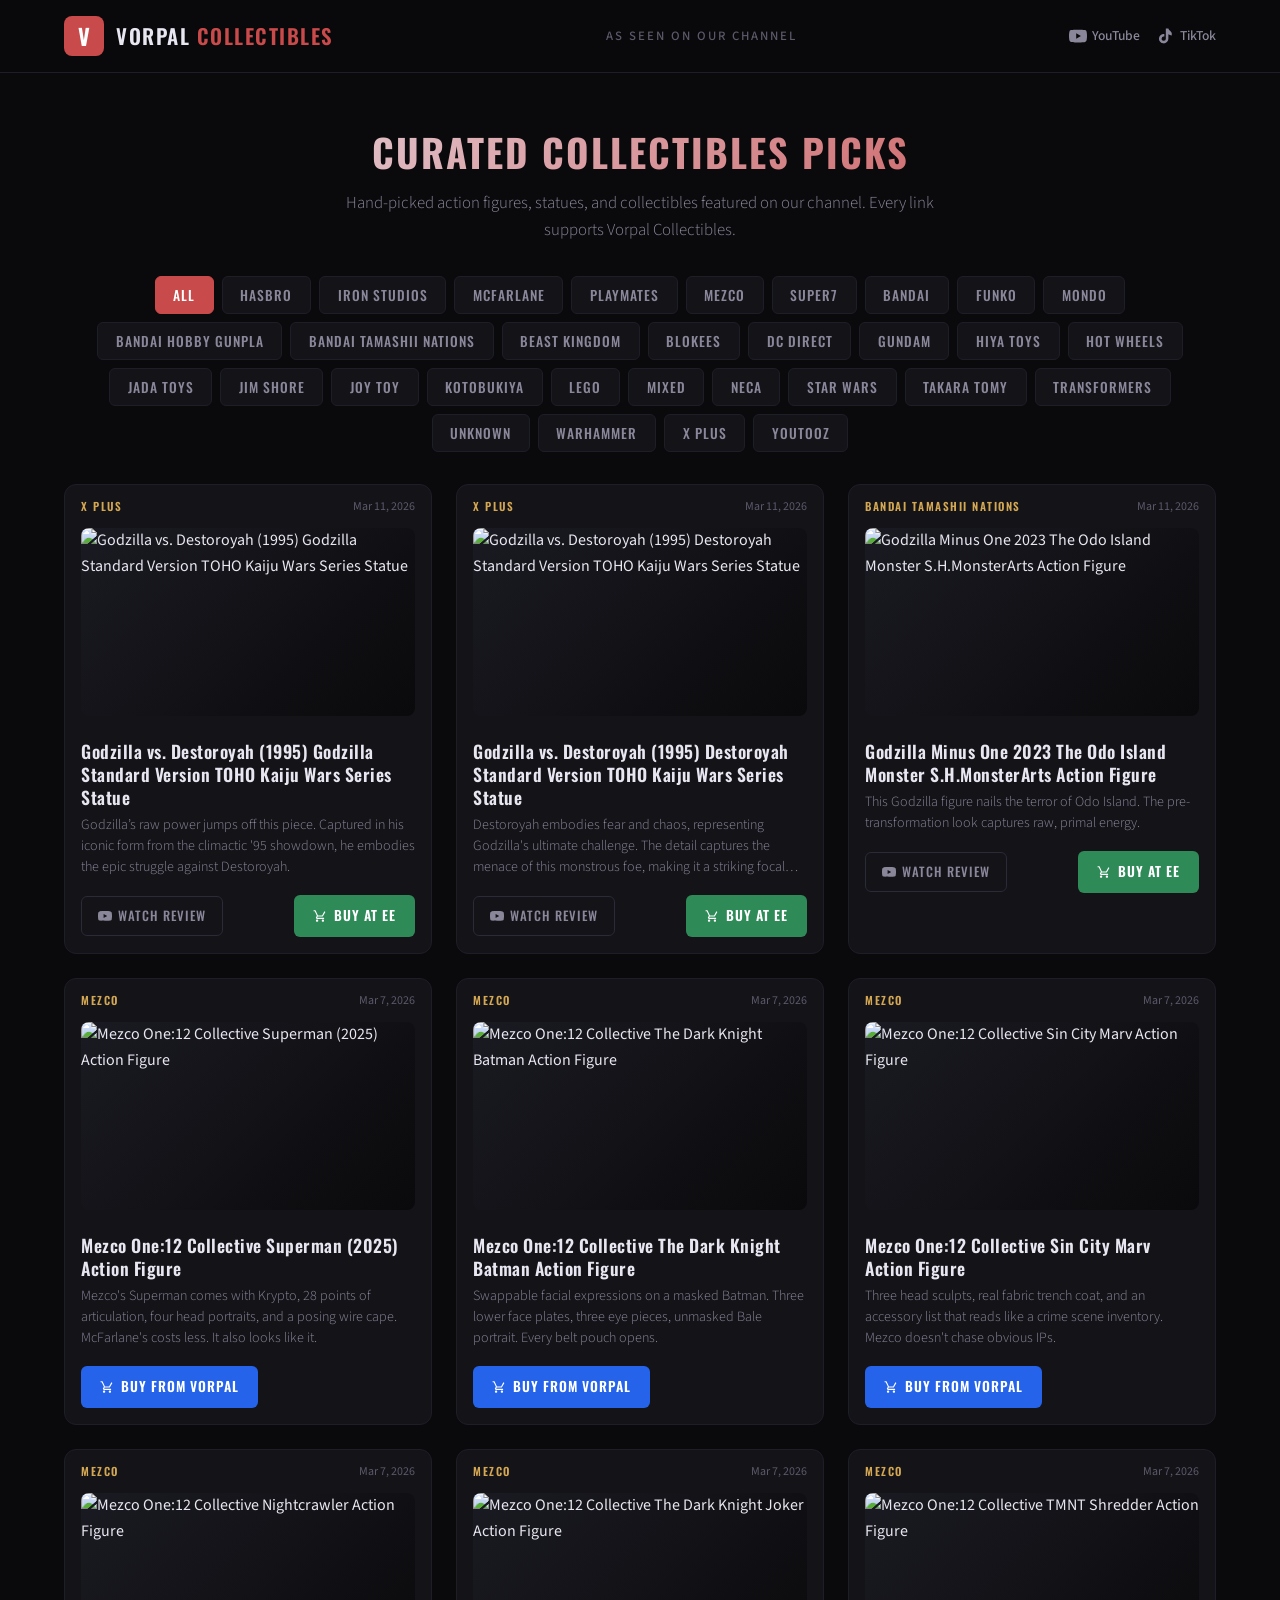
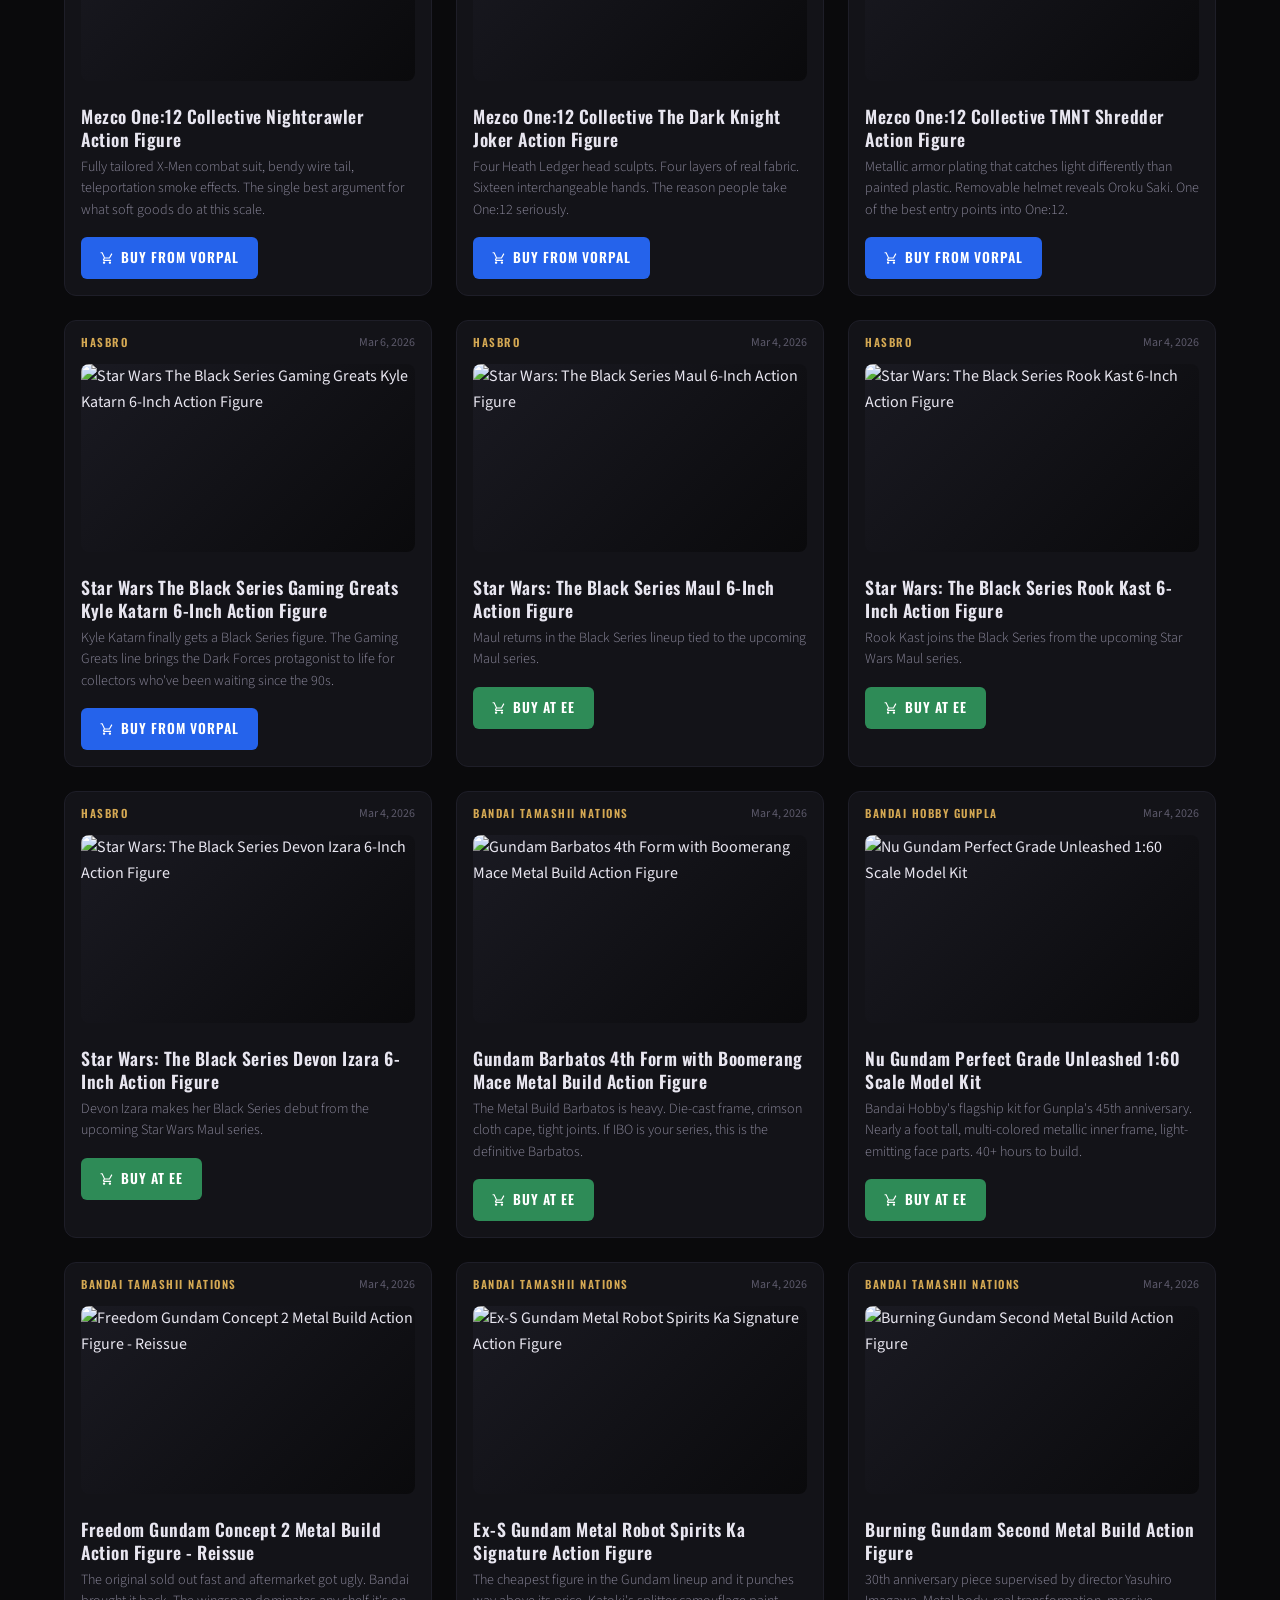
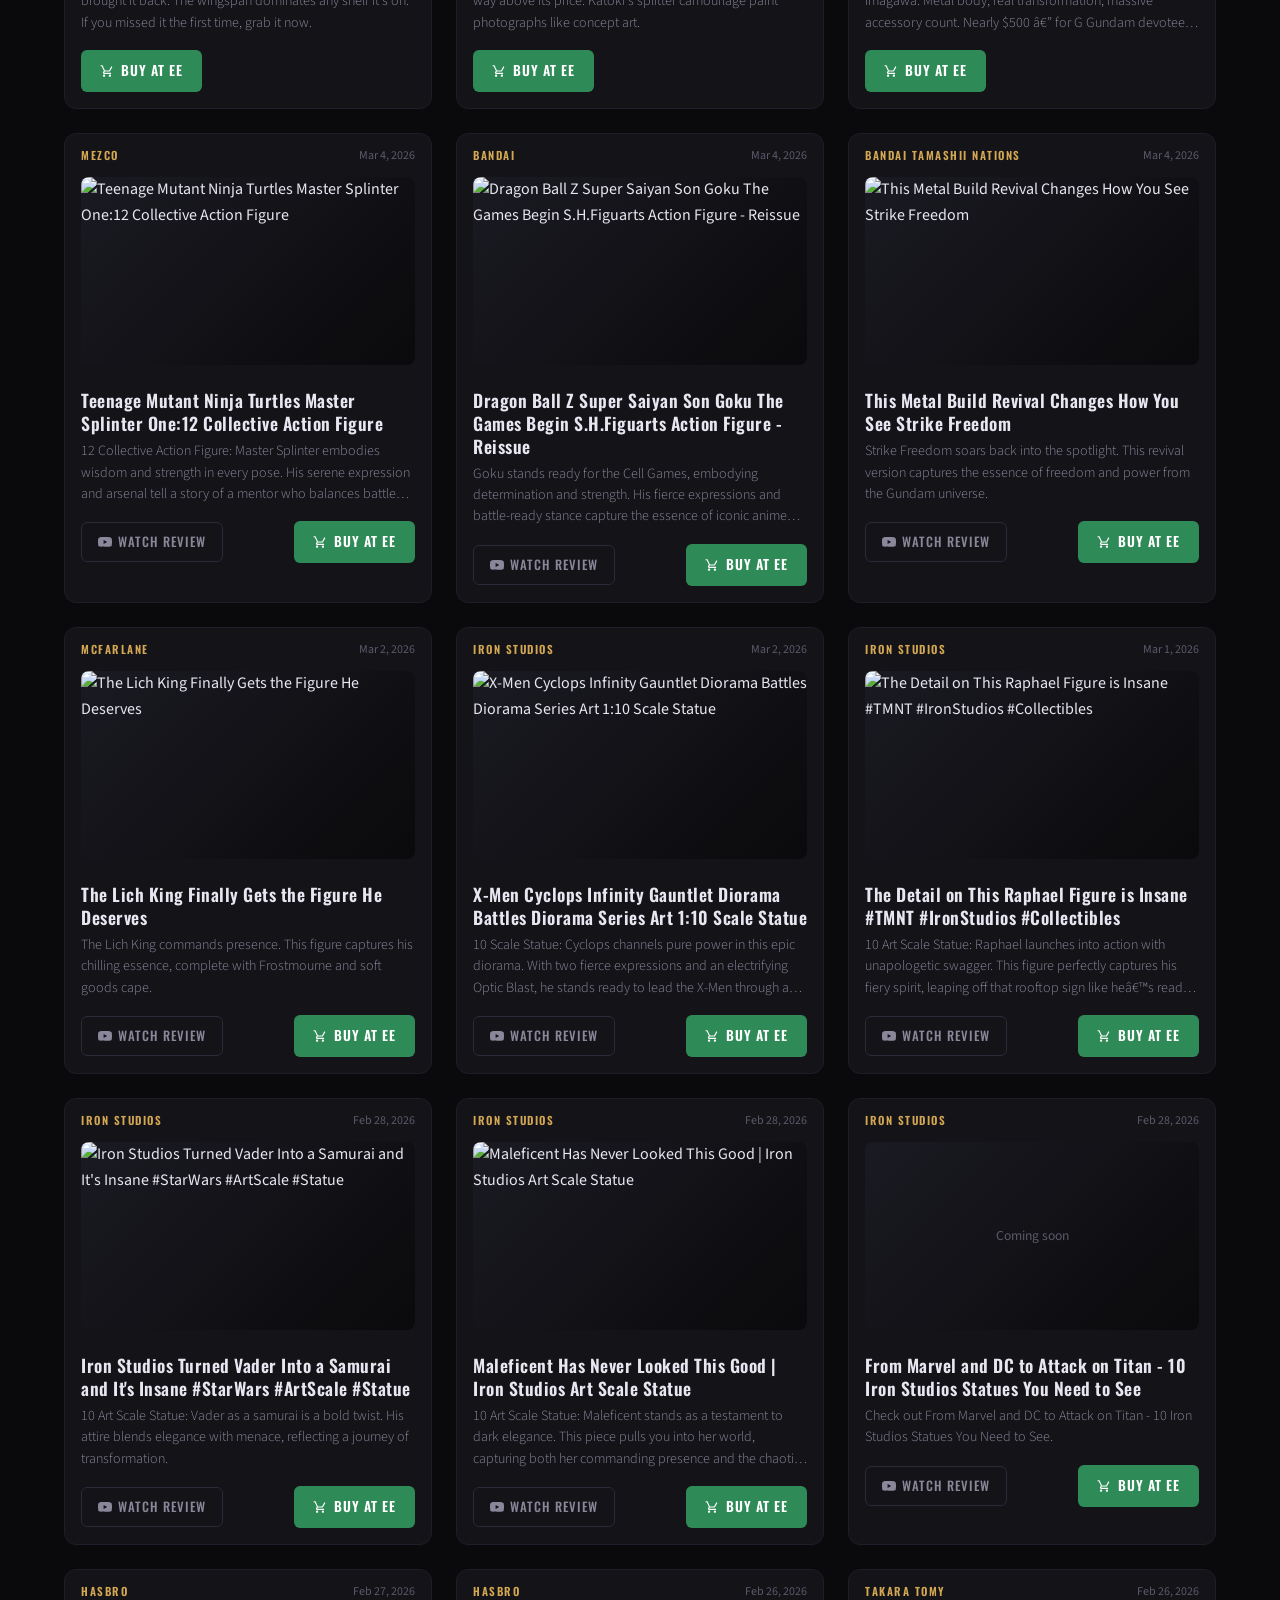
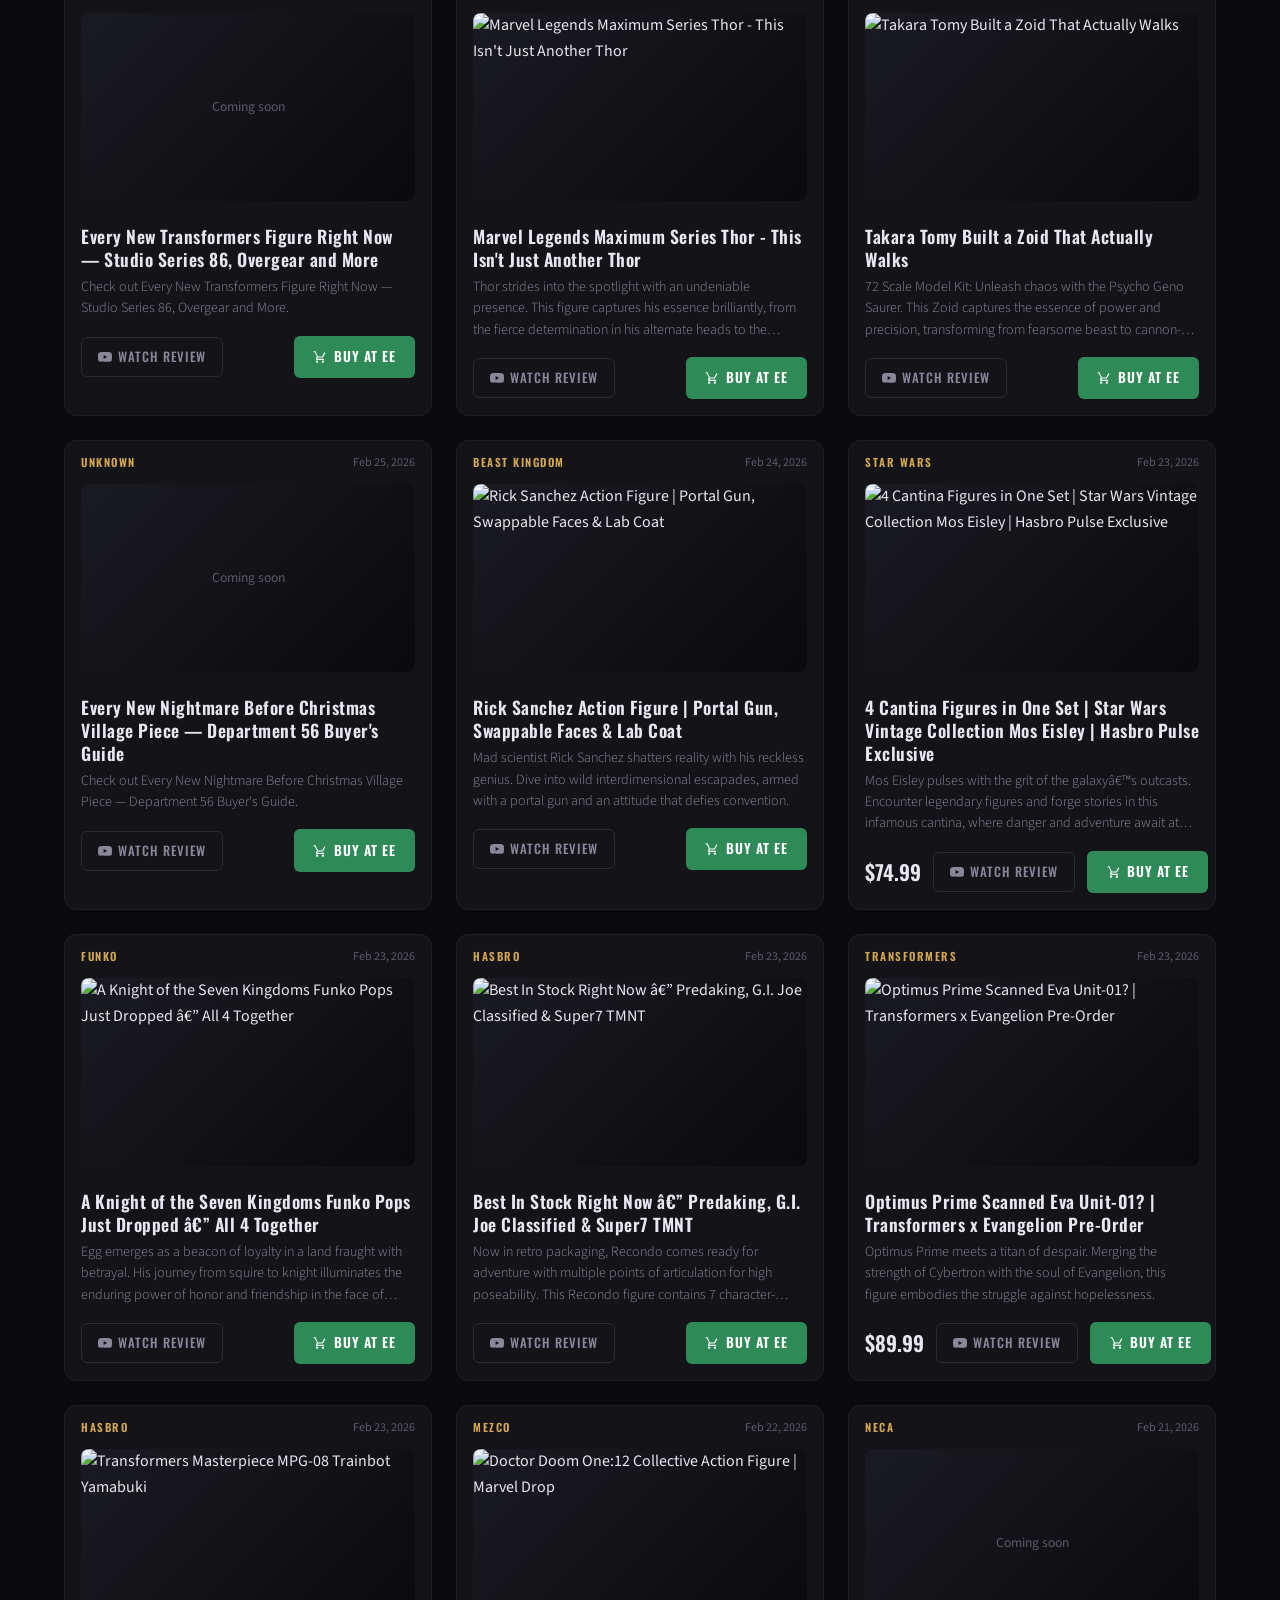
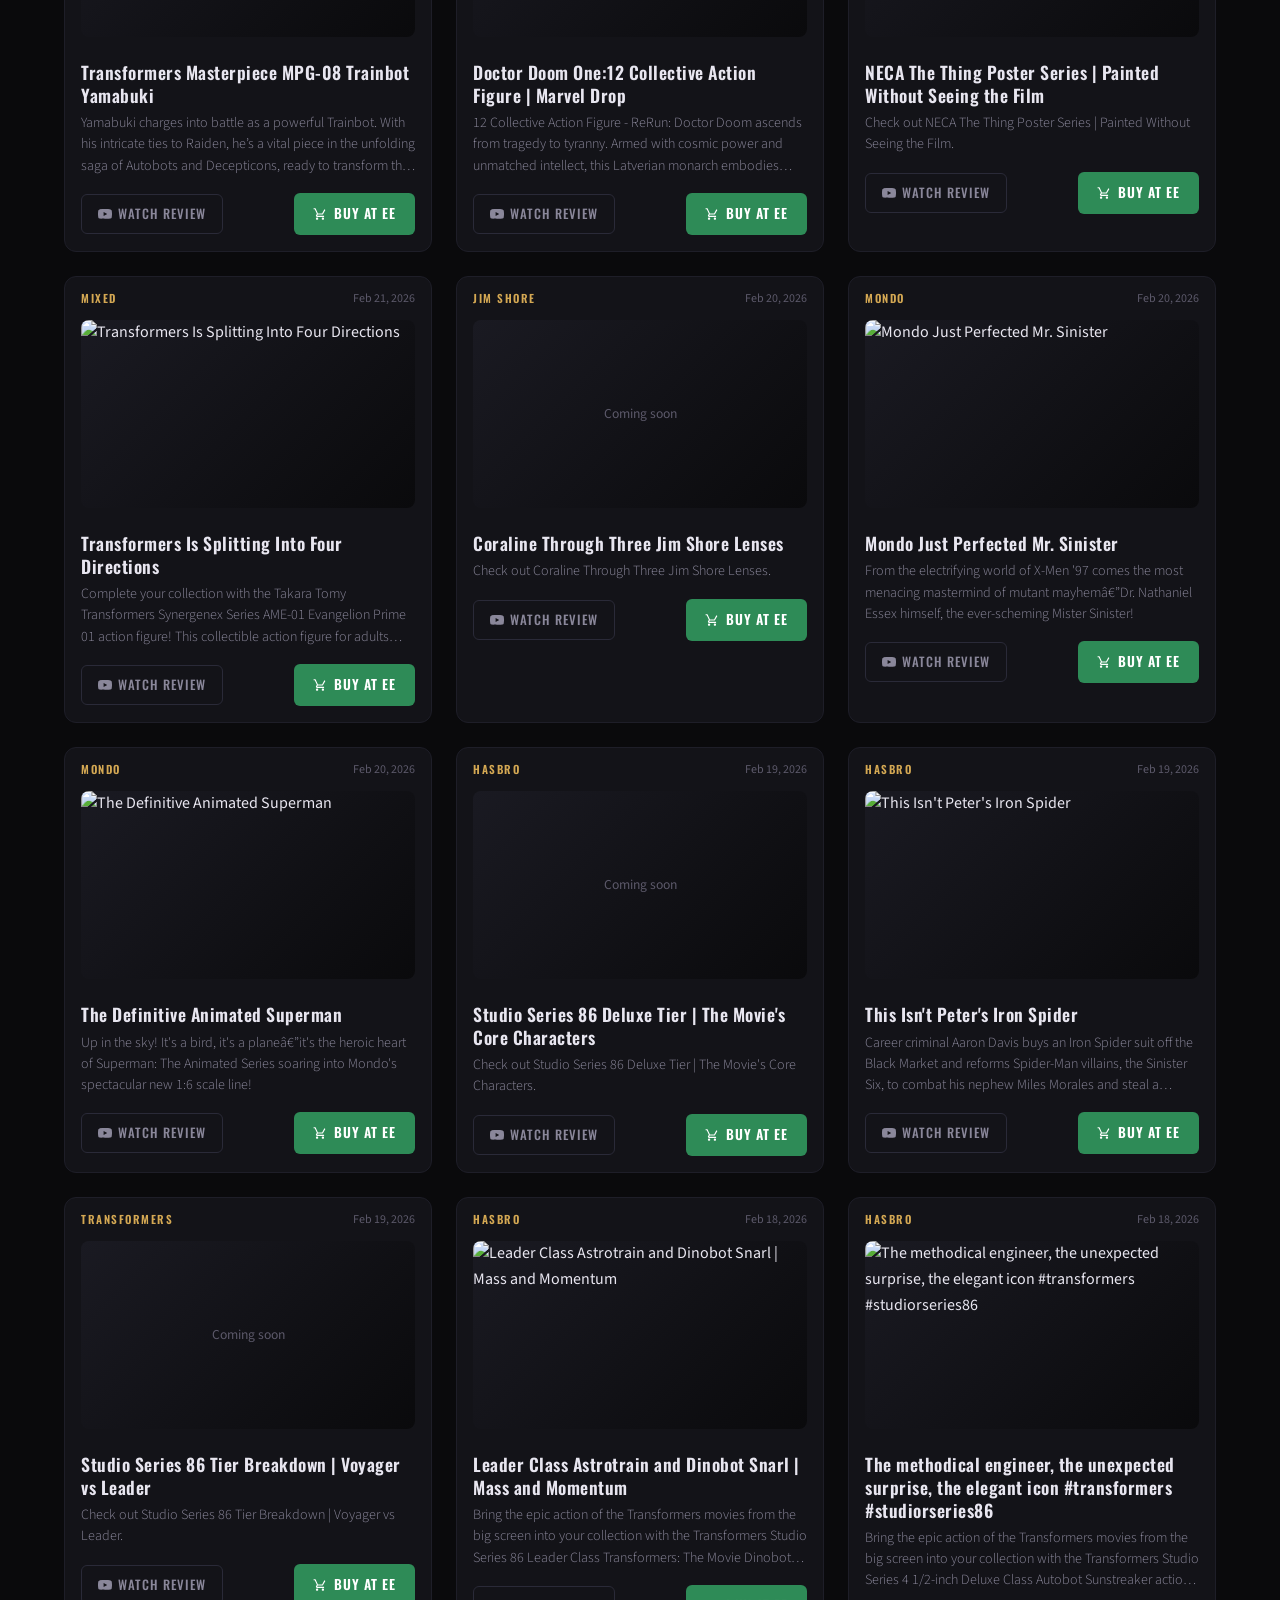
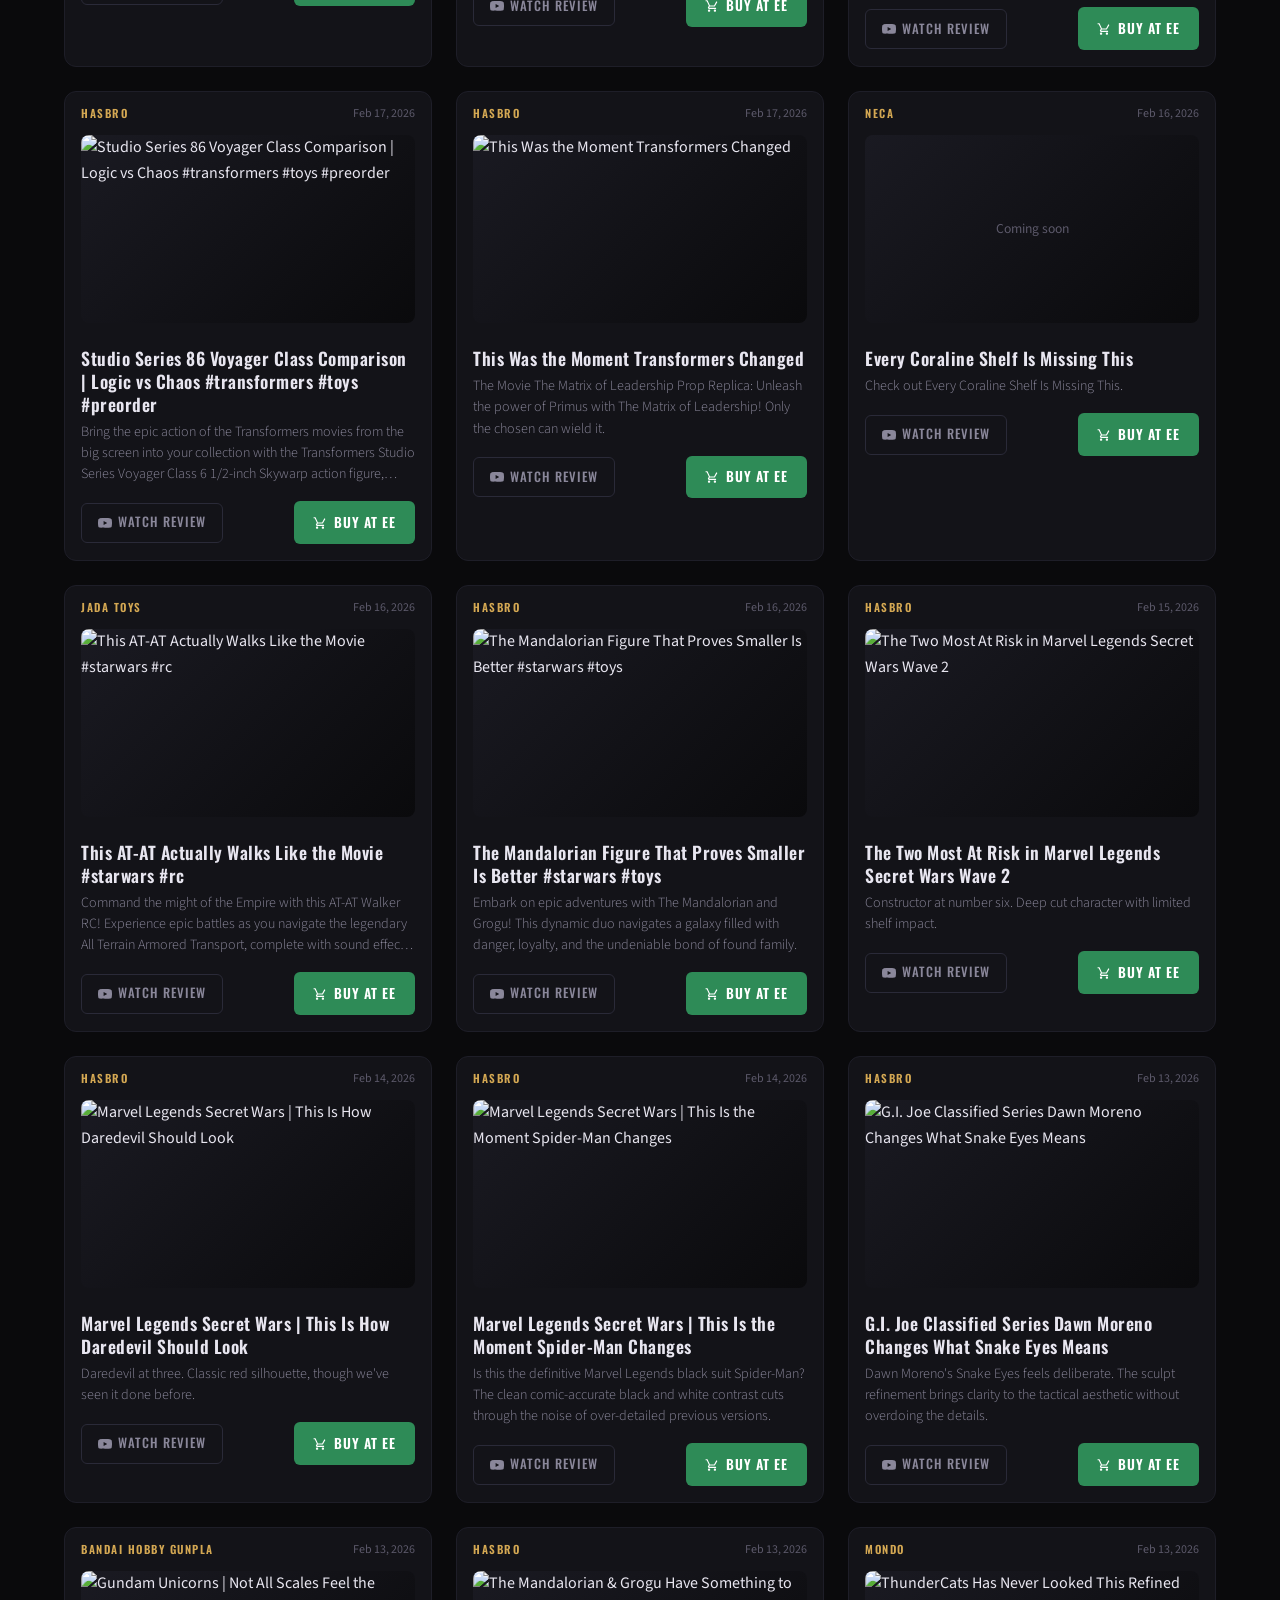
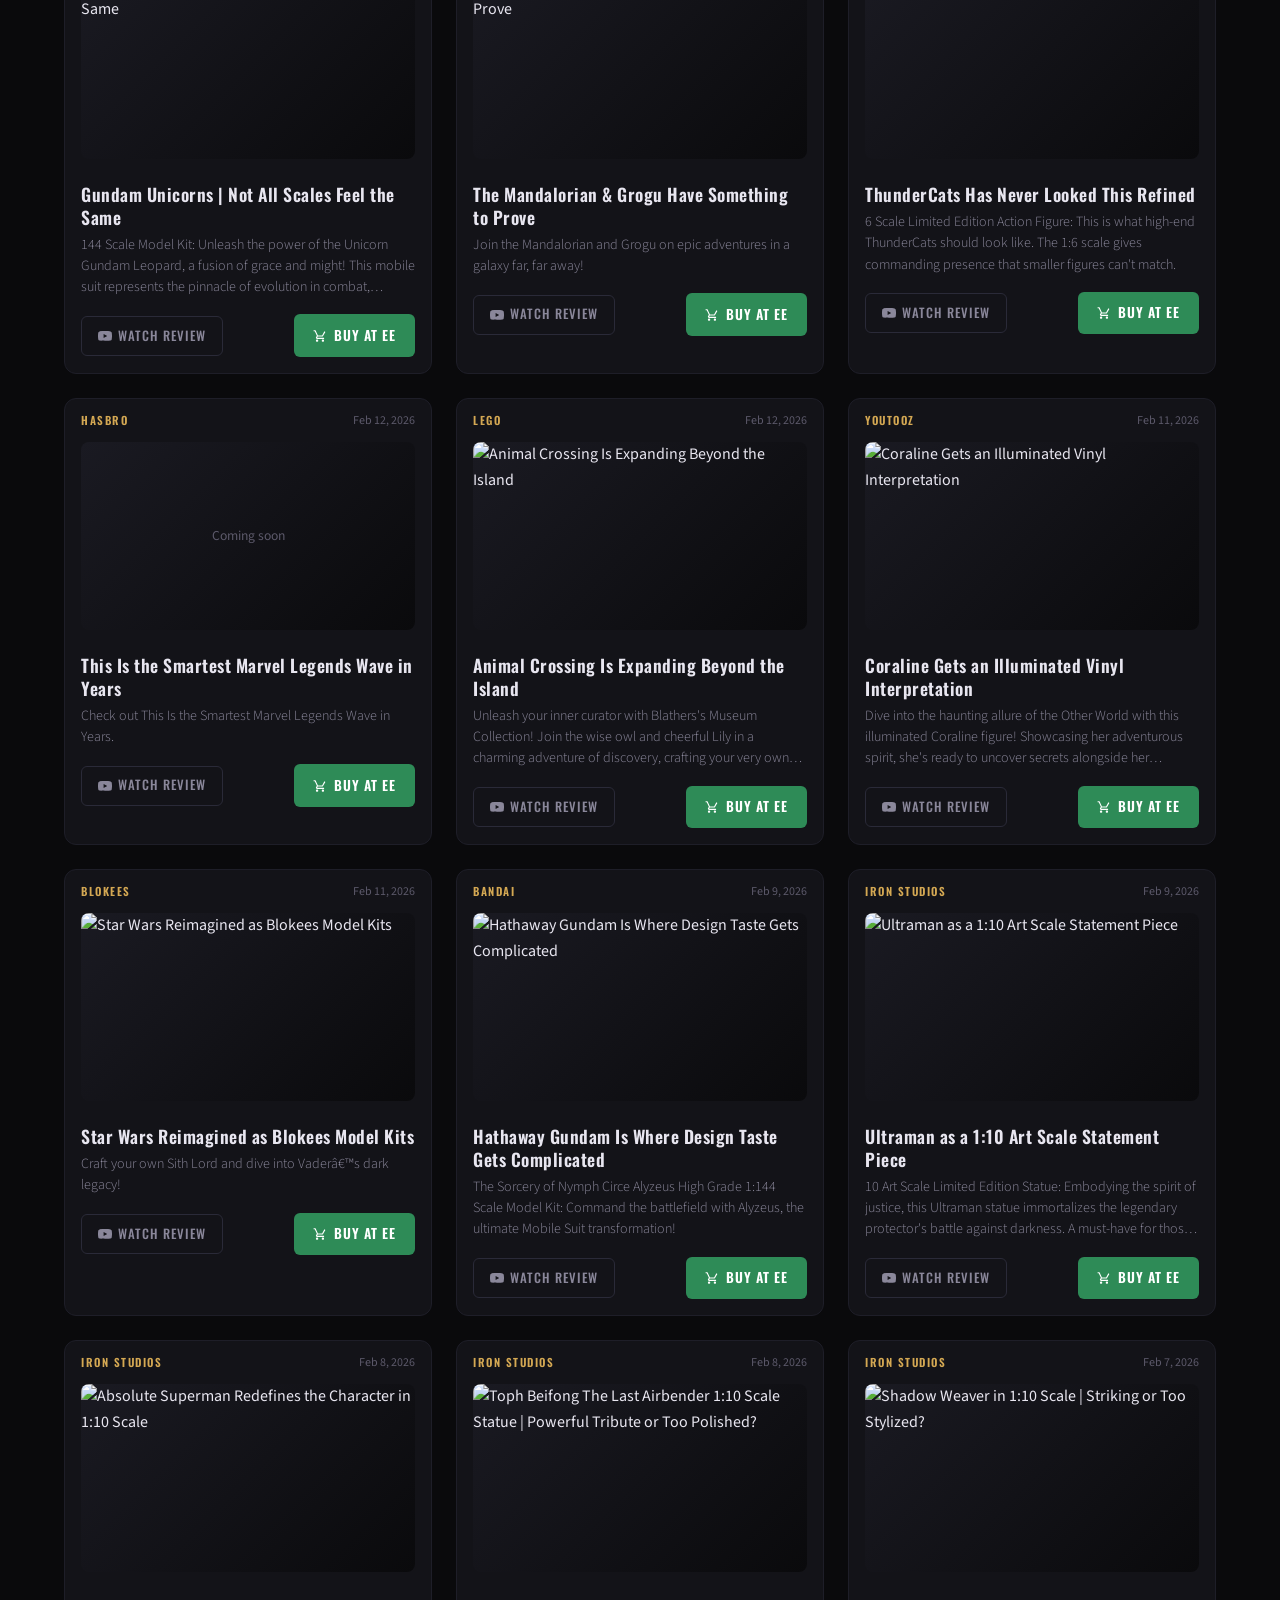
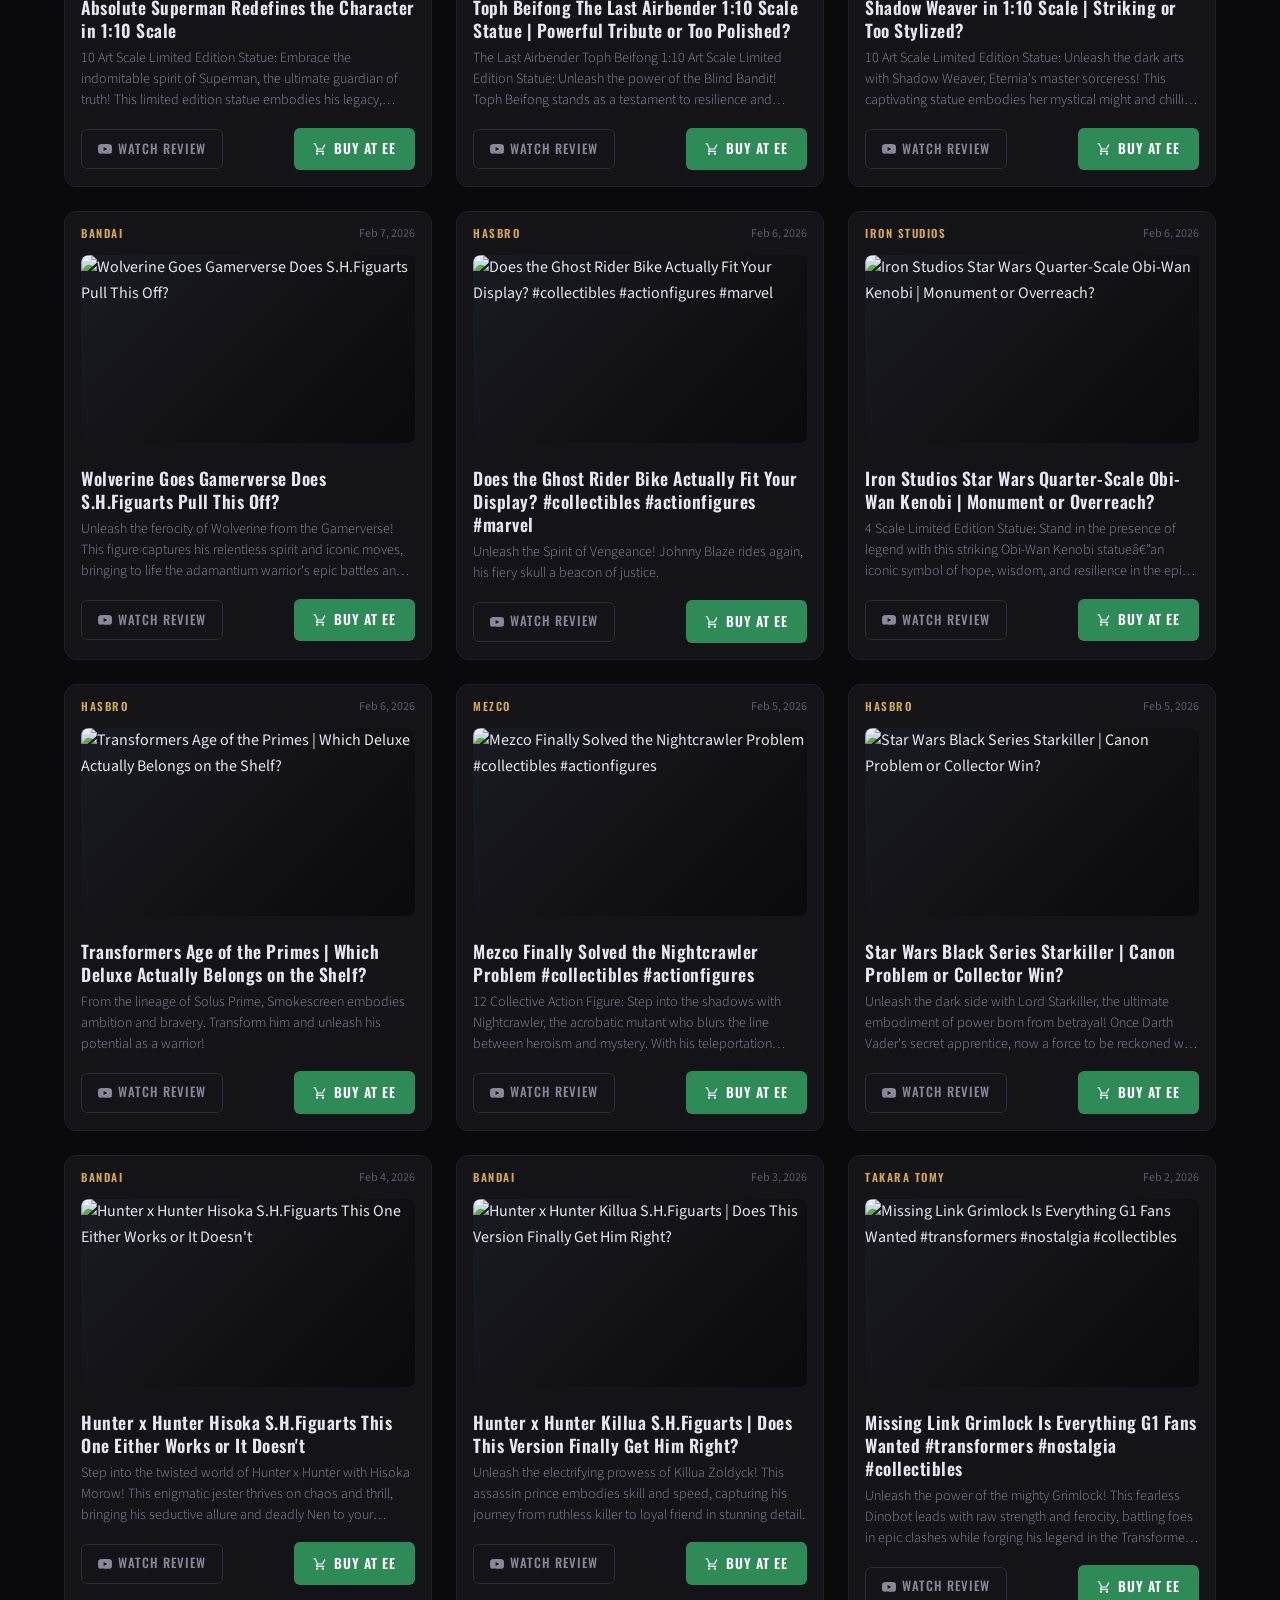
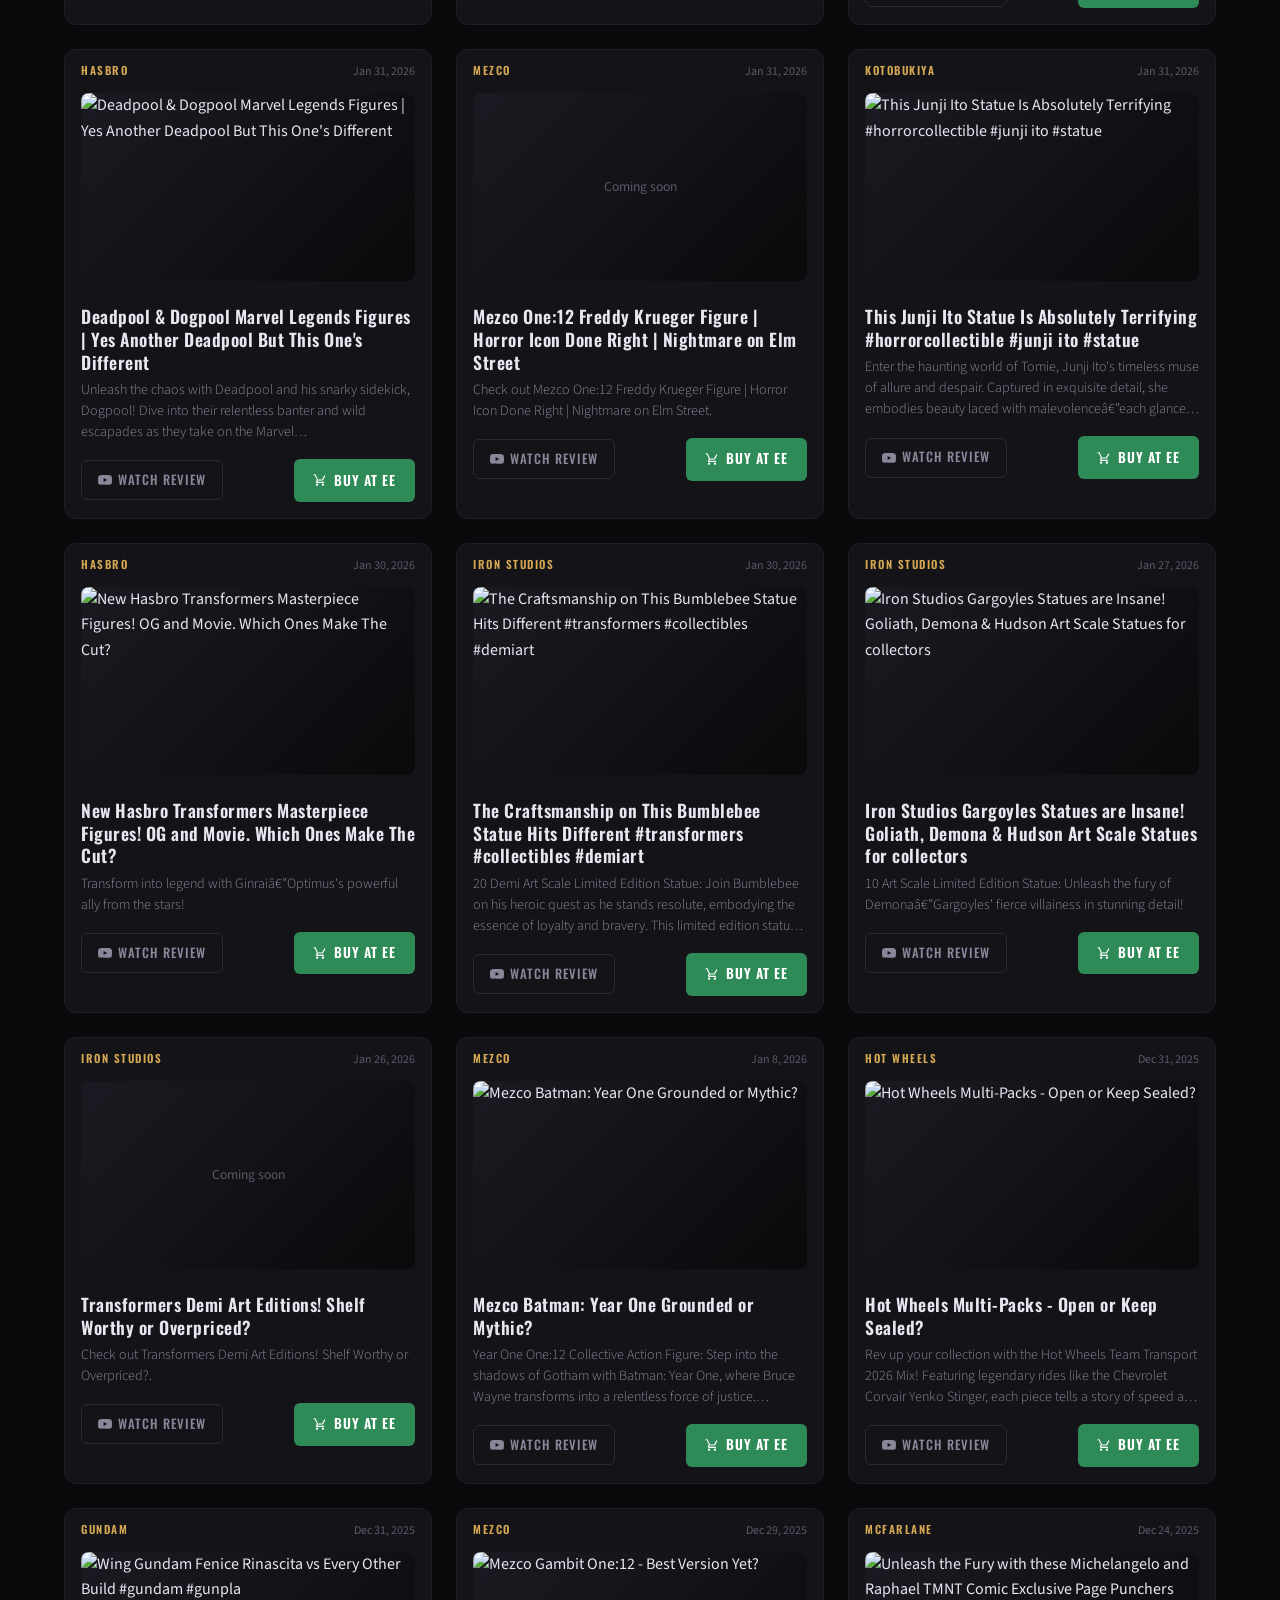
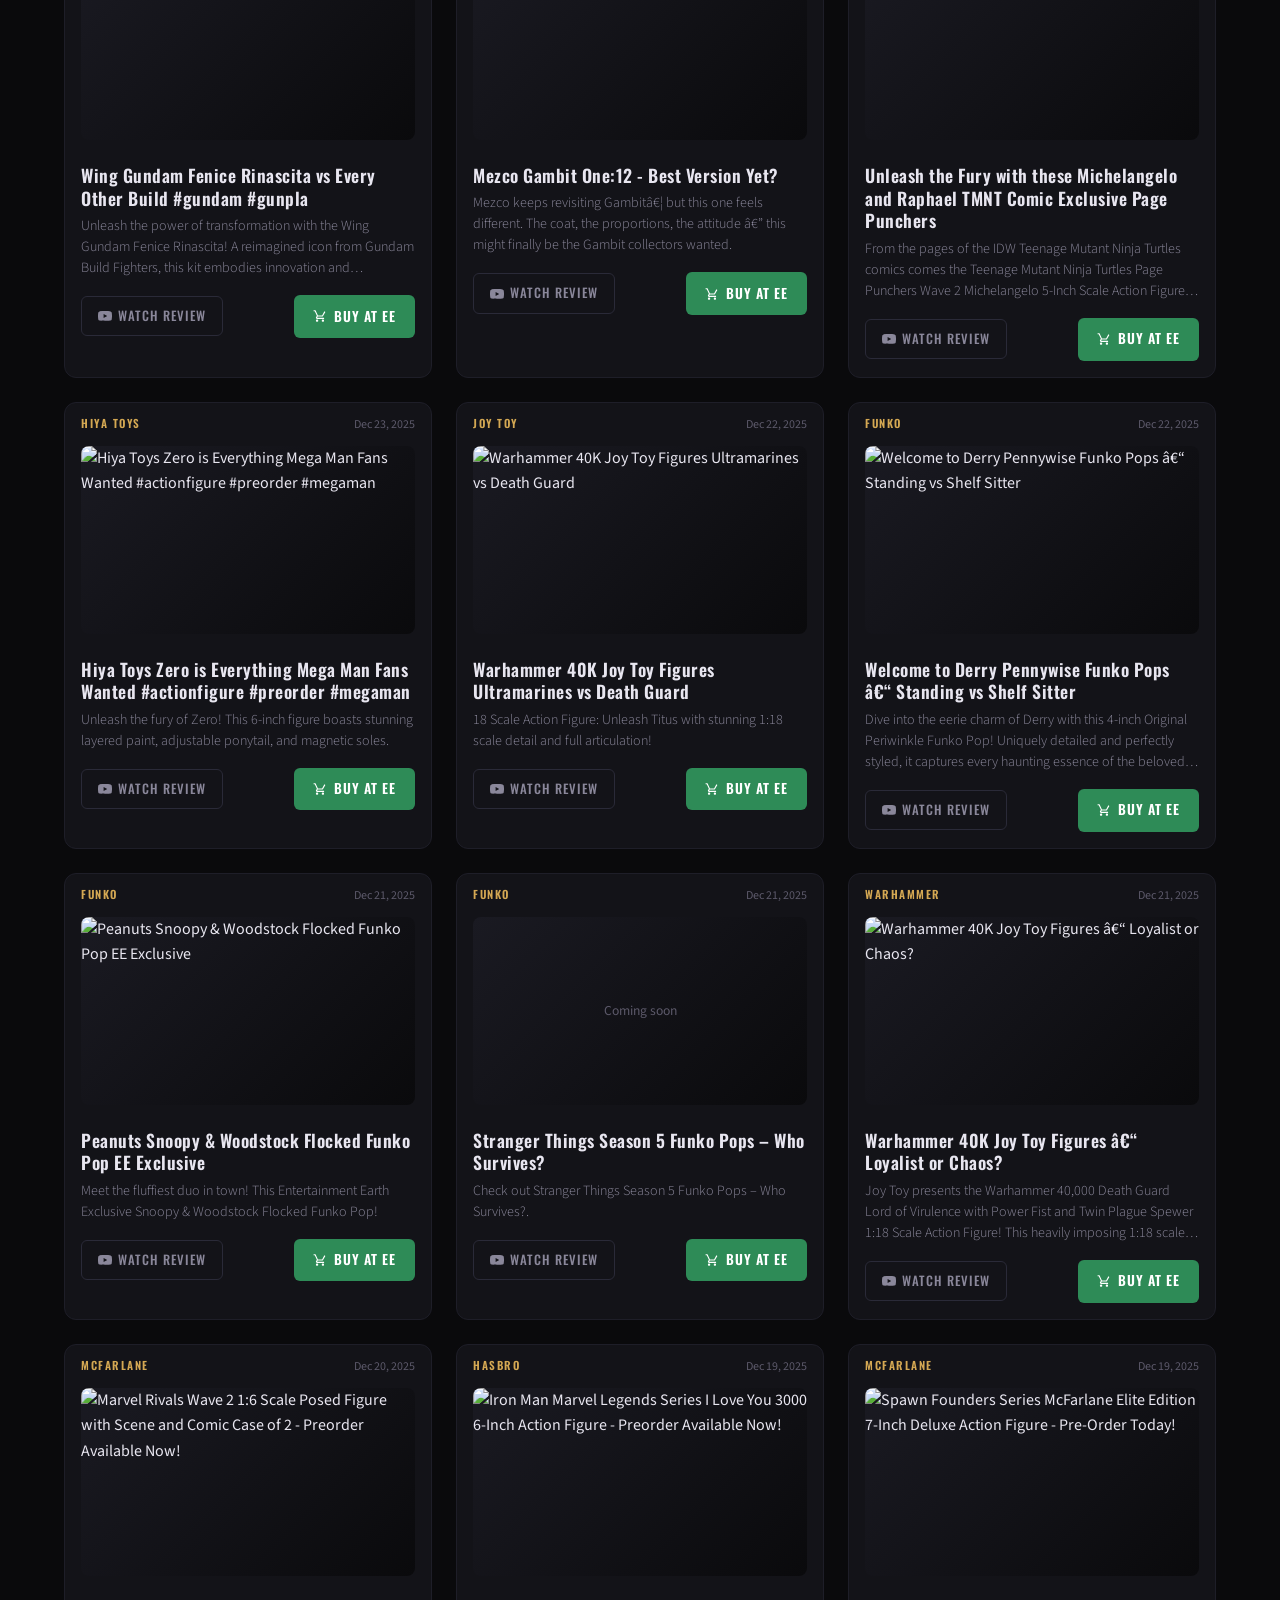
==== commit 215b89a7: "Show product images on cards instead of video embeds Cards now display product images by default. Ad" ====
--- a/shop/index.html
+++ b/shop/index.html
@@ -395,6 +395,37 @@
         }
 
         .btn-buy svg {
+            width: 14px;
+            height: 14px;
+            fill: currentColor;
+        }
+
+        .btn-watch {
+            display: inline-flex;
+            align-items: center;
+            gap: 0.4rem;
+            background: var(--bg-card);
+            border: 1px solid var(--border-accent);
+            color: var(--text-secondary);
+            text-decoration: none;
+            font-family: var(--font-display);
+            font-size: 0.8rem;
+            font-weight: 500;
+            letter-spacing: 1px;
+            text-transform: uppercase;
+            padding: 0.55rem 1rem;
+            border-radius: 6px;
+            transition: all 0.2s;
+            white-space: nowrap;
+        }
+
+        .btn-watch:hover {
+            border-color: var(--accent-vorpal);
+            color: var(--text-primary);
+            background: var(--accent-vorpal-glow);
+        }
+
+        .btn-watch svg {
             width: 14px;
             height: 14px;
             fill: currentColor;
@@ -543,17 +574,21 @@
         }
 
         grid.innerHTML = filtered.map(p => {
-            // Media: video embed > product image > coming soon
+            // Media: product image > coming soon
             let mediaContent;
-            if (p.video_id) {
-                mediaContent = `
-                    <iframe src="https://www.youtube.com/embed/${p.video_id}" loading="lazy" allowfullscreen></iframe>
-                    <span class="media-badge">Watch Review</span>`;
-            } else if (p.image_url) {
+            if (p.image_url) {
                 mediaContent = `<img src="${p.image_url}" alt="${p.title}" loading="lazy">`;
             } else {
                 mediaContent = `<div class="coming-soon">Coming soon</div>`;
             }
+
+            // Watch Review button (links to YouTube)
+            const watchBtn = p.video_id
+                ? `<a href="https://www.youtube.com/watch?v=${p.video_id}" target="_blank" rel="noopener" class="btn-watch">
+                    <svg viewBox="0 0 24 24"><path d="M23.5 6.2a3 3 0 0 0-2.1-2.1C19.5 3.5 12 3.5 12 3.5s-7.5 0-9.4.6A3 3 0 0 0 .5 6.2 31.5 31.5 0 0 0 0 12a31.5 31.5 0 0 0 .5 5.8 3 3 0 0 0 2.1 2.1c1.9.6 9.4.6 9.4.6s7.5 0 9.4-.6a3 3 0 0 0 2.1-2.1A31.5 31.5 0 0 0 24 12a31.5 31.5 0 0 0-.5-5.8zM9.6 15.6V8.4l6.3 3.6-6.3 3.6z"/></svg>
+                    Watch Review
+                </a>`
+                : ``;
 
             // Price display - show only if populated
             const priceDisplay = p.price
@@ -578,6 +613,7 @@
                         <p class="card-desc">${p.description}</p>
                         <div class="card-footer">
                             ${priceDisplay}
+                            ${watchBtn}
                             ${p.vorpal_url
                                 ? `<a href="${p.vorpal_url}" target="_blank" rel="noopener" class="btn-vorpal">
                                     <svg viewBox="0 0 24 24"><path d="M7 18c-1.1 0-2 .9-2 2s.9 2 2 2 2-.9 2-2-.9-2-2-2zm10 0c-1.1 0-2 .9-2 2s.9 2 2 2 2-.9 2-2-.9-2-2-2zM7.2 14.8l.1-.2L8.1 13h7.5c.7 0 1.4-.4 1.7-1l3.9-7-1.7-1-3.9 7H8.5L4.3 2H1v2h2l3.6 7.6L5.2 14c-.1.3-.2.6-.2 1 0 1.1.9 2 2 2h12v-2H7.4c-.1 0-.2-.1-.2-.2z"/></svg>
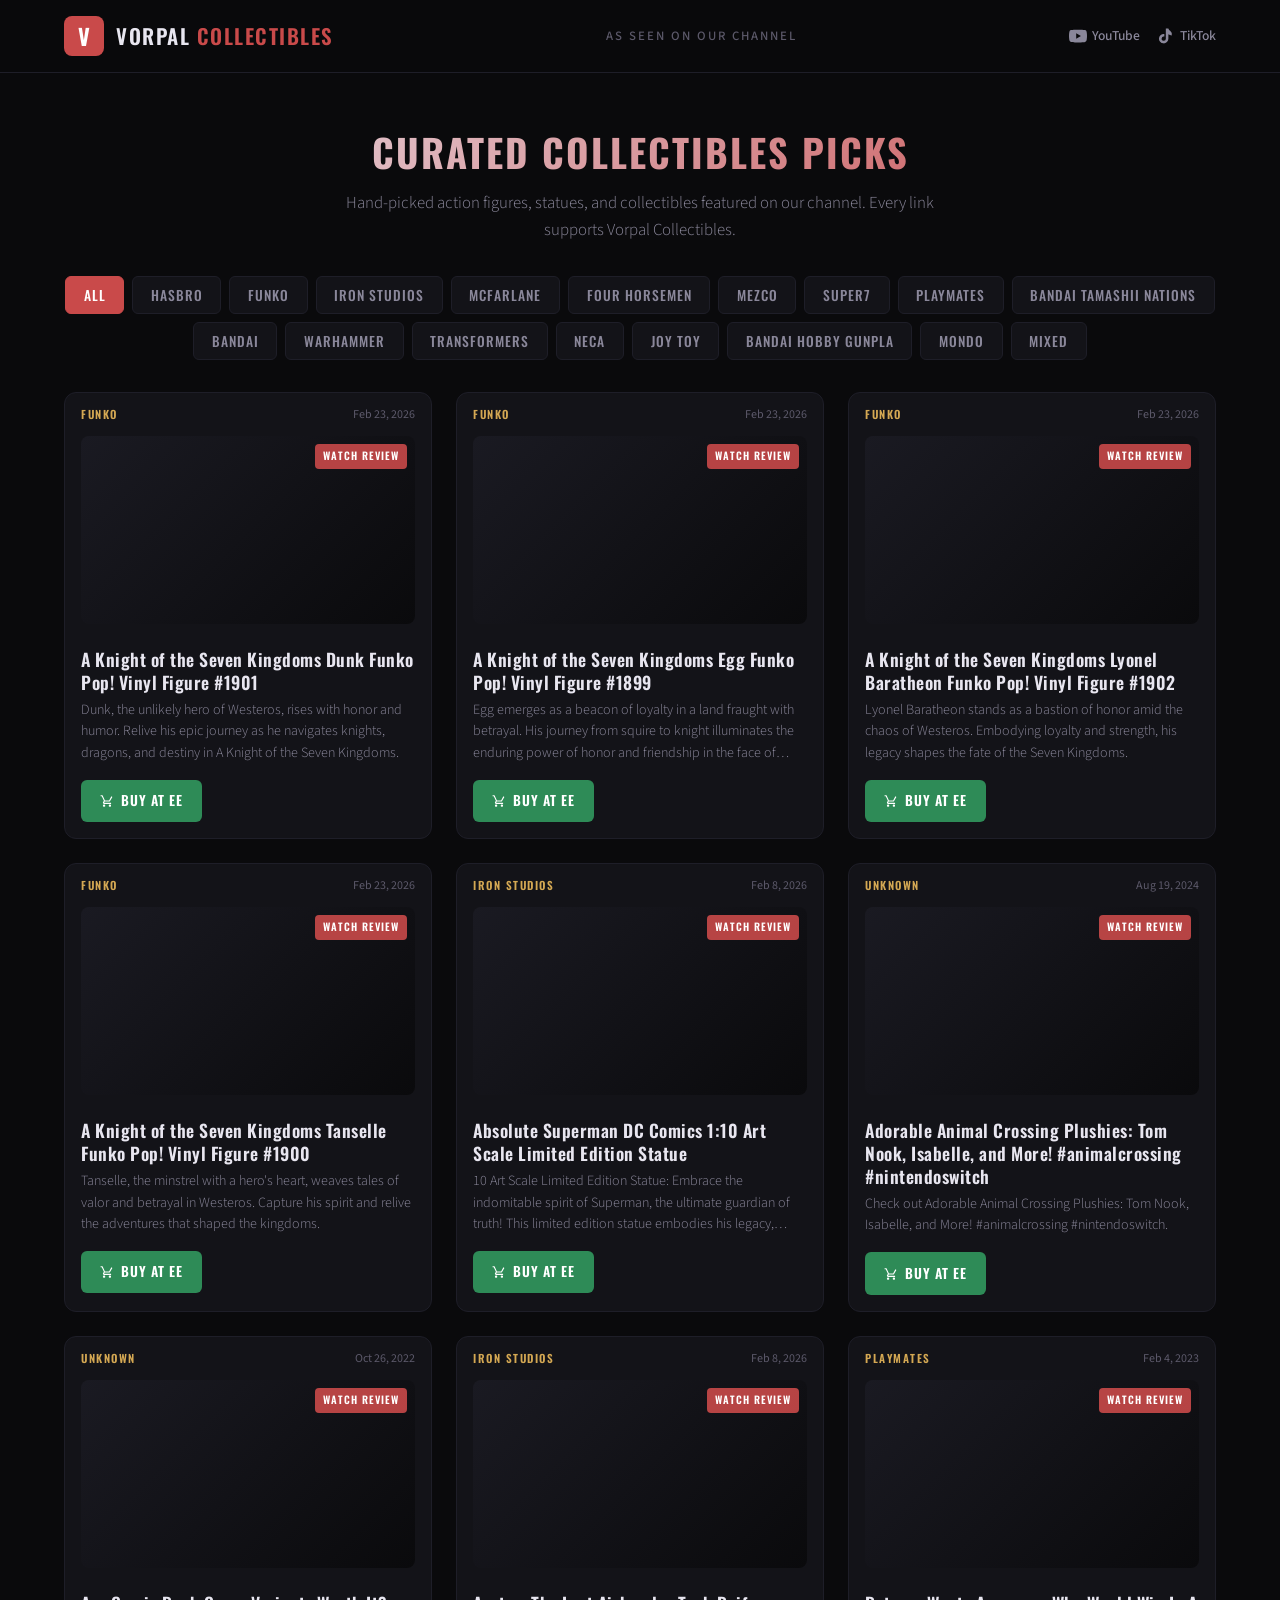
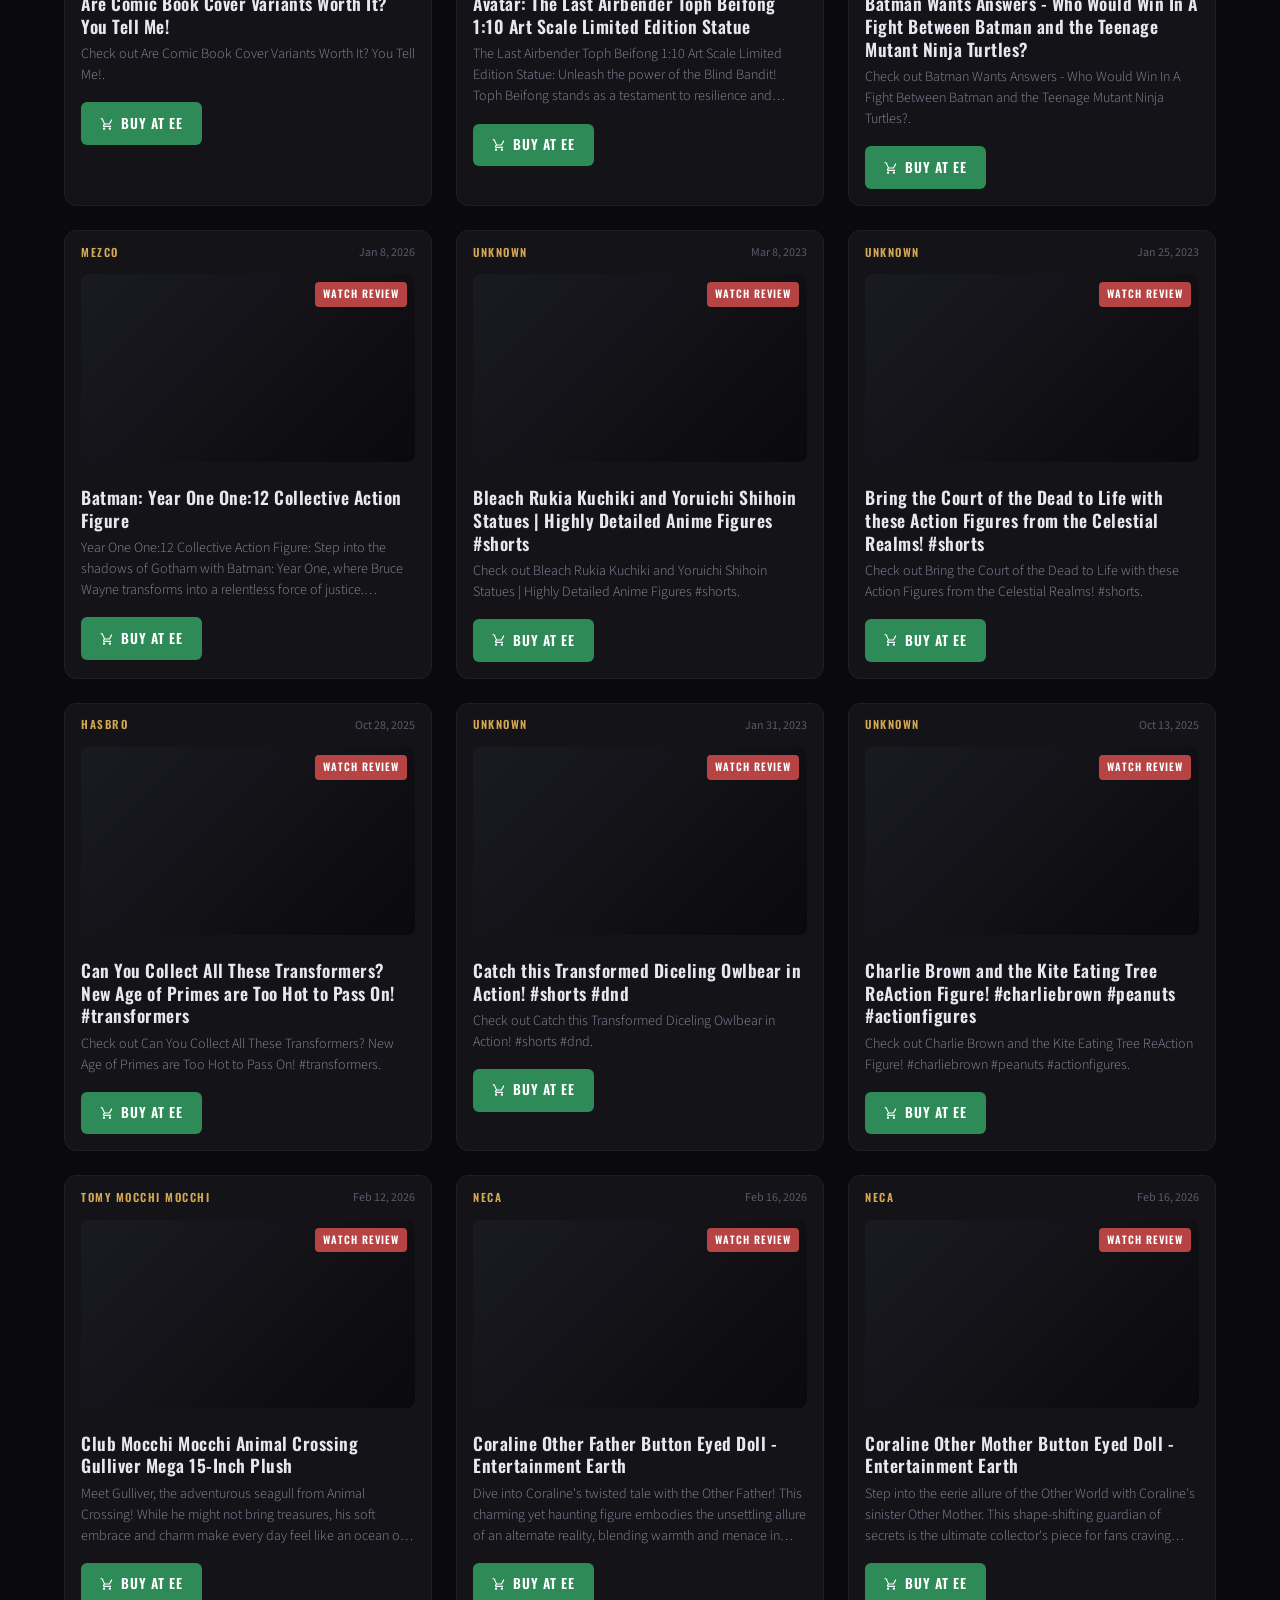
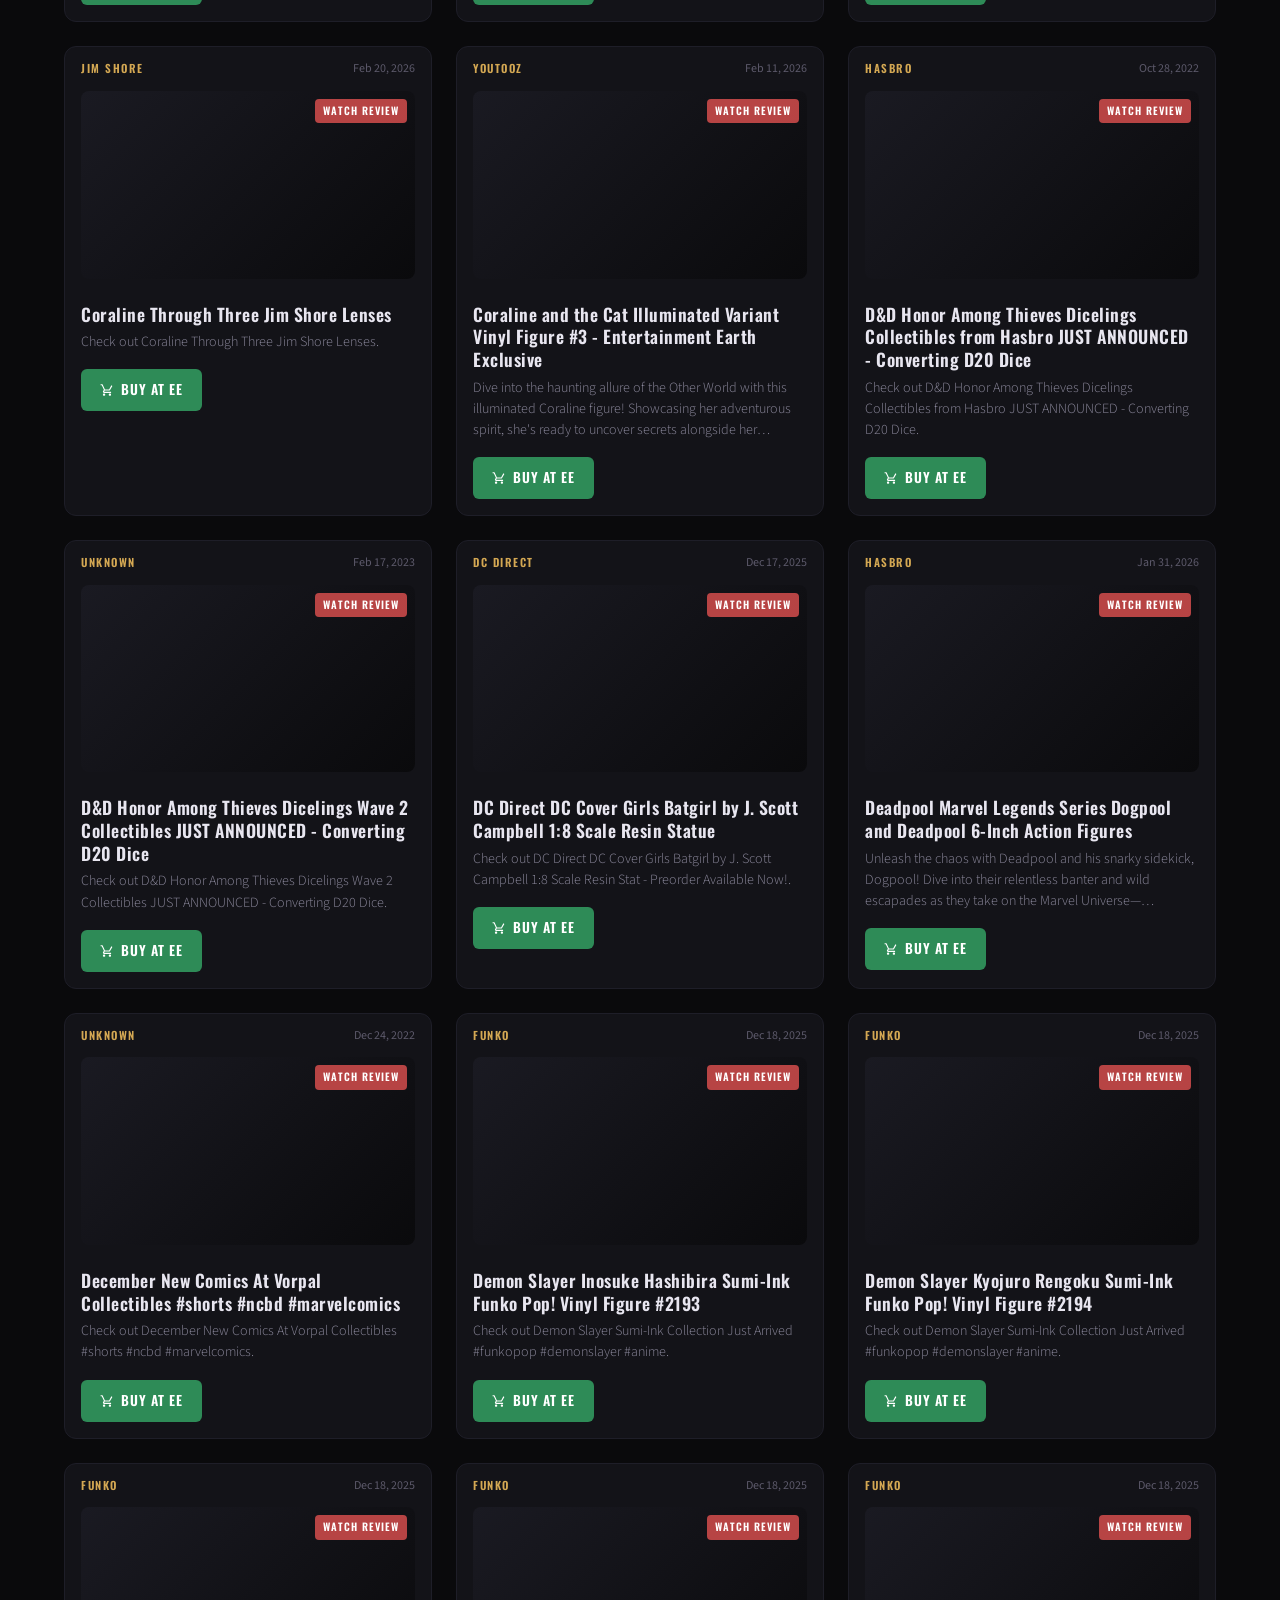
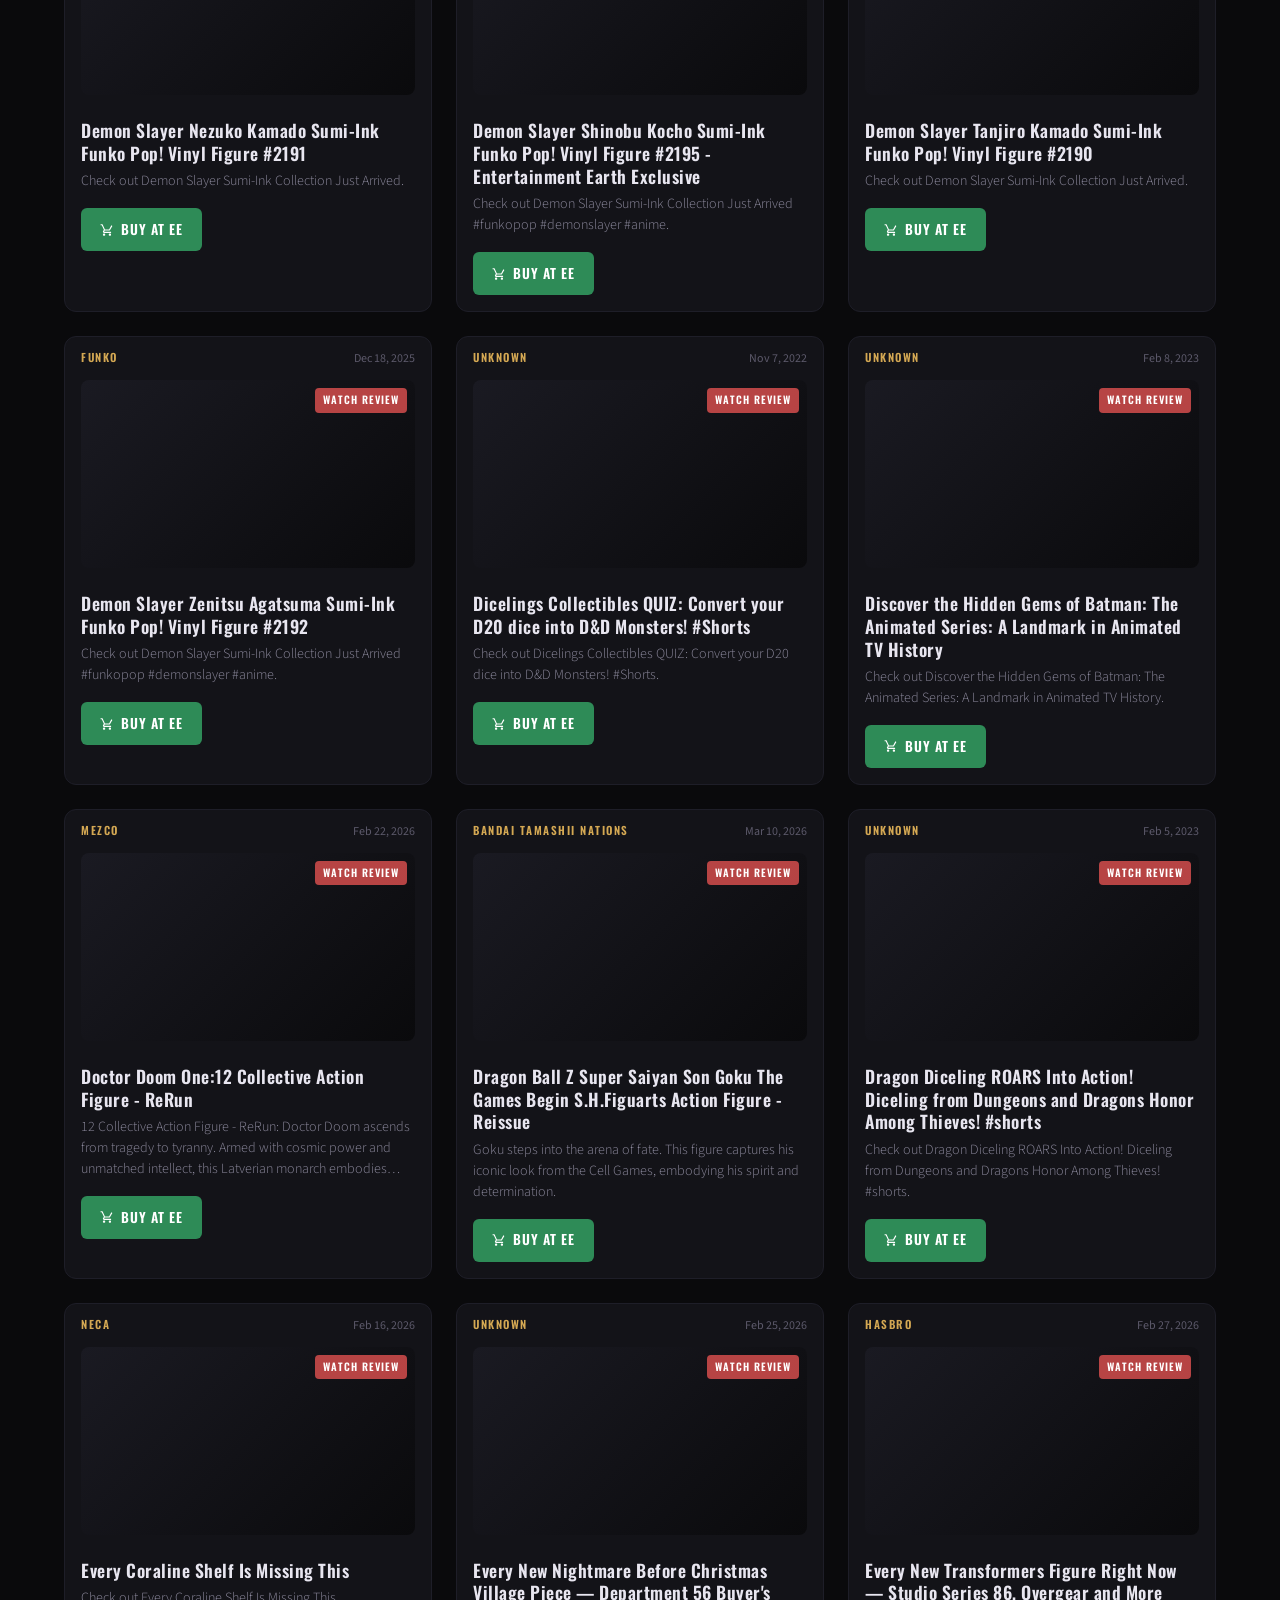
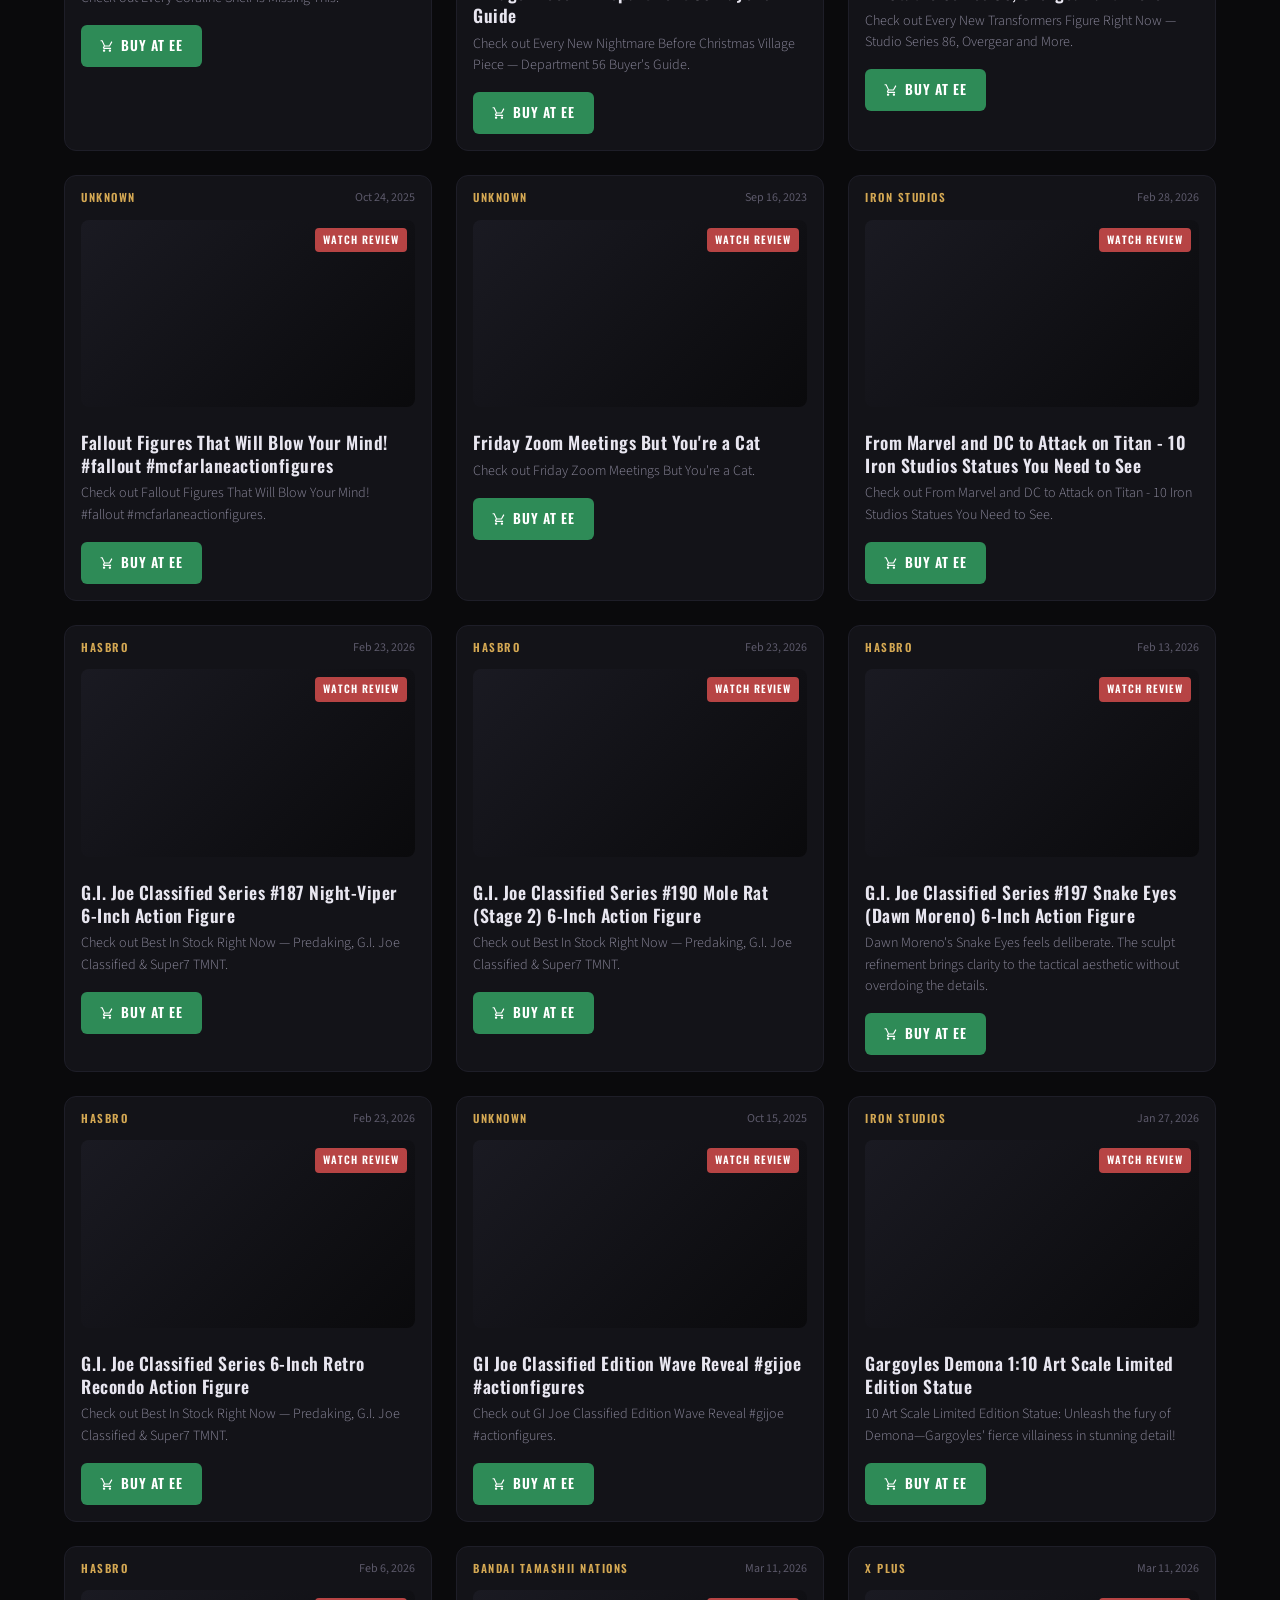
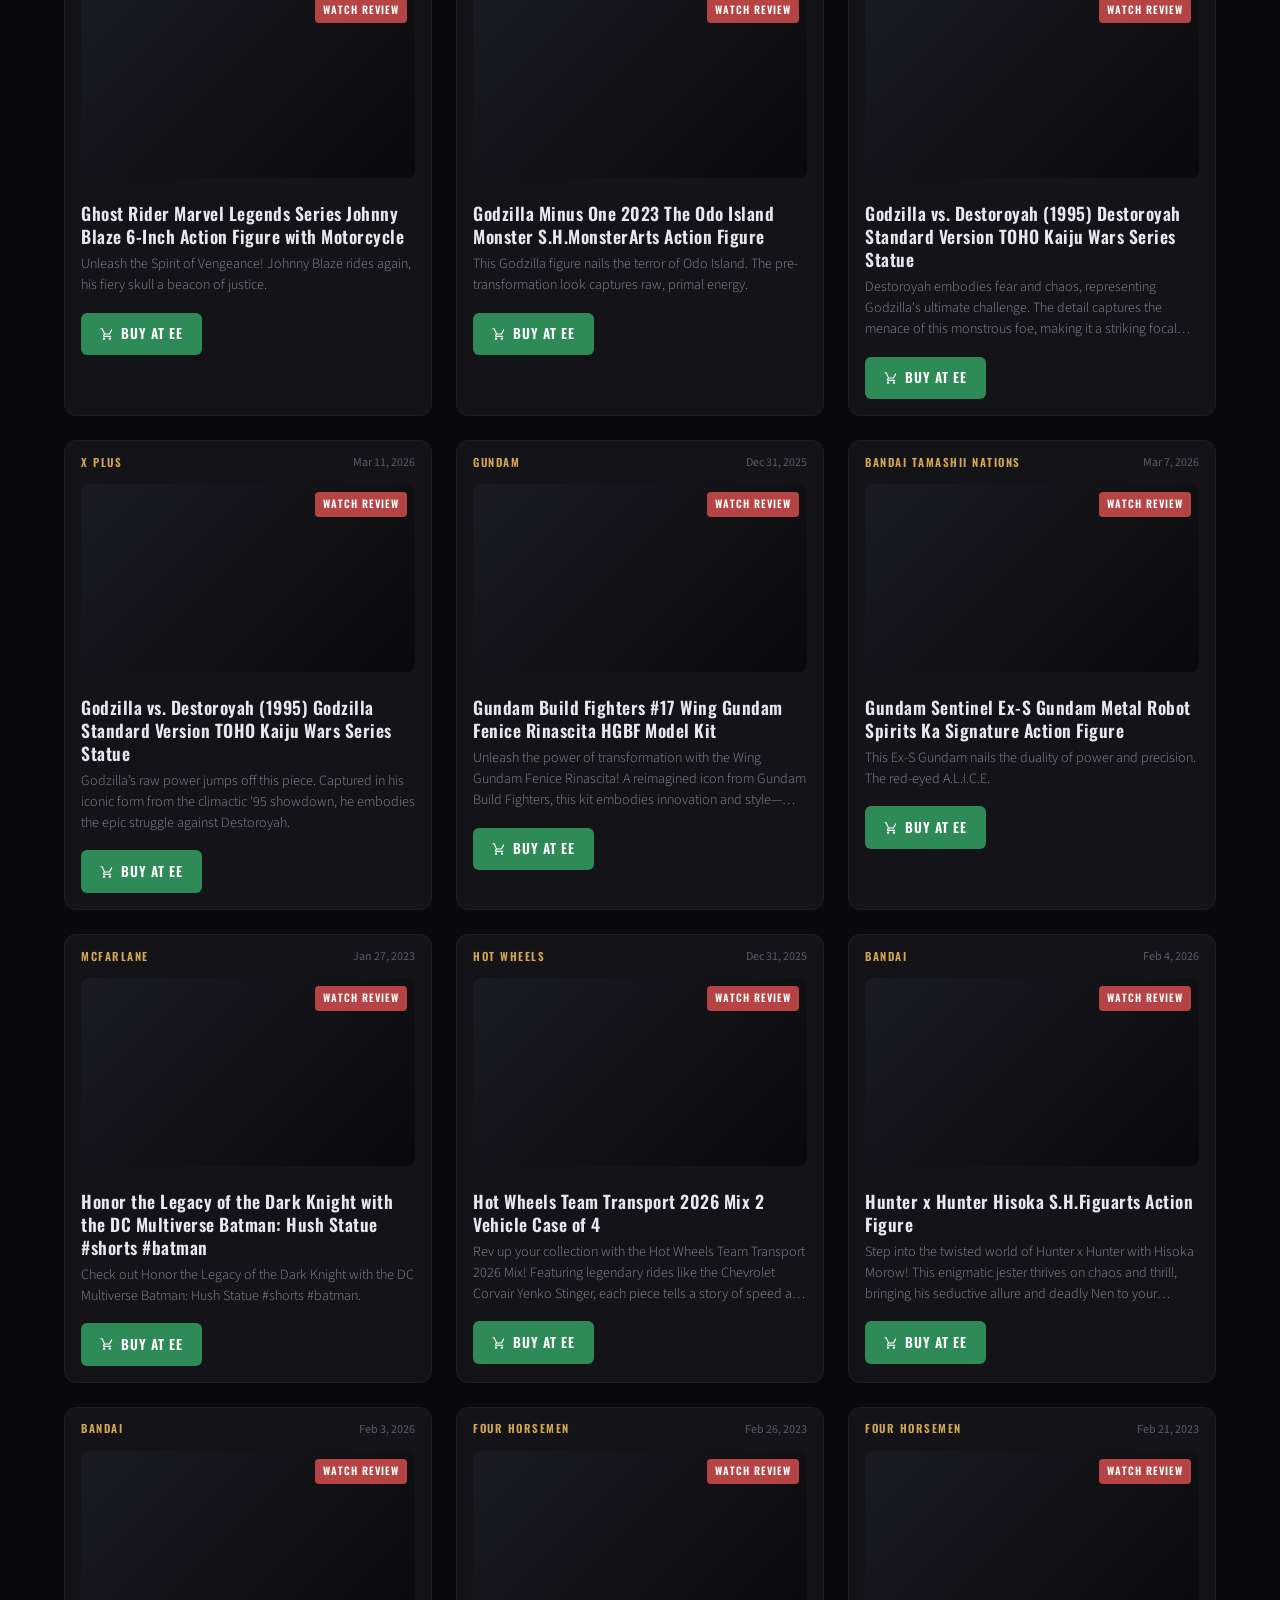
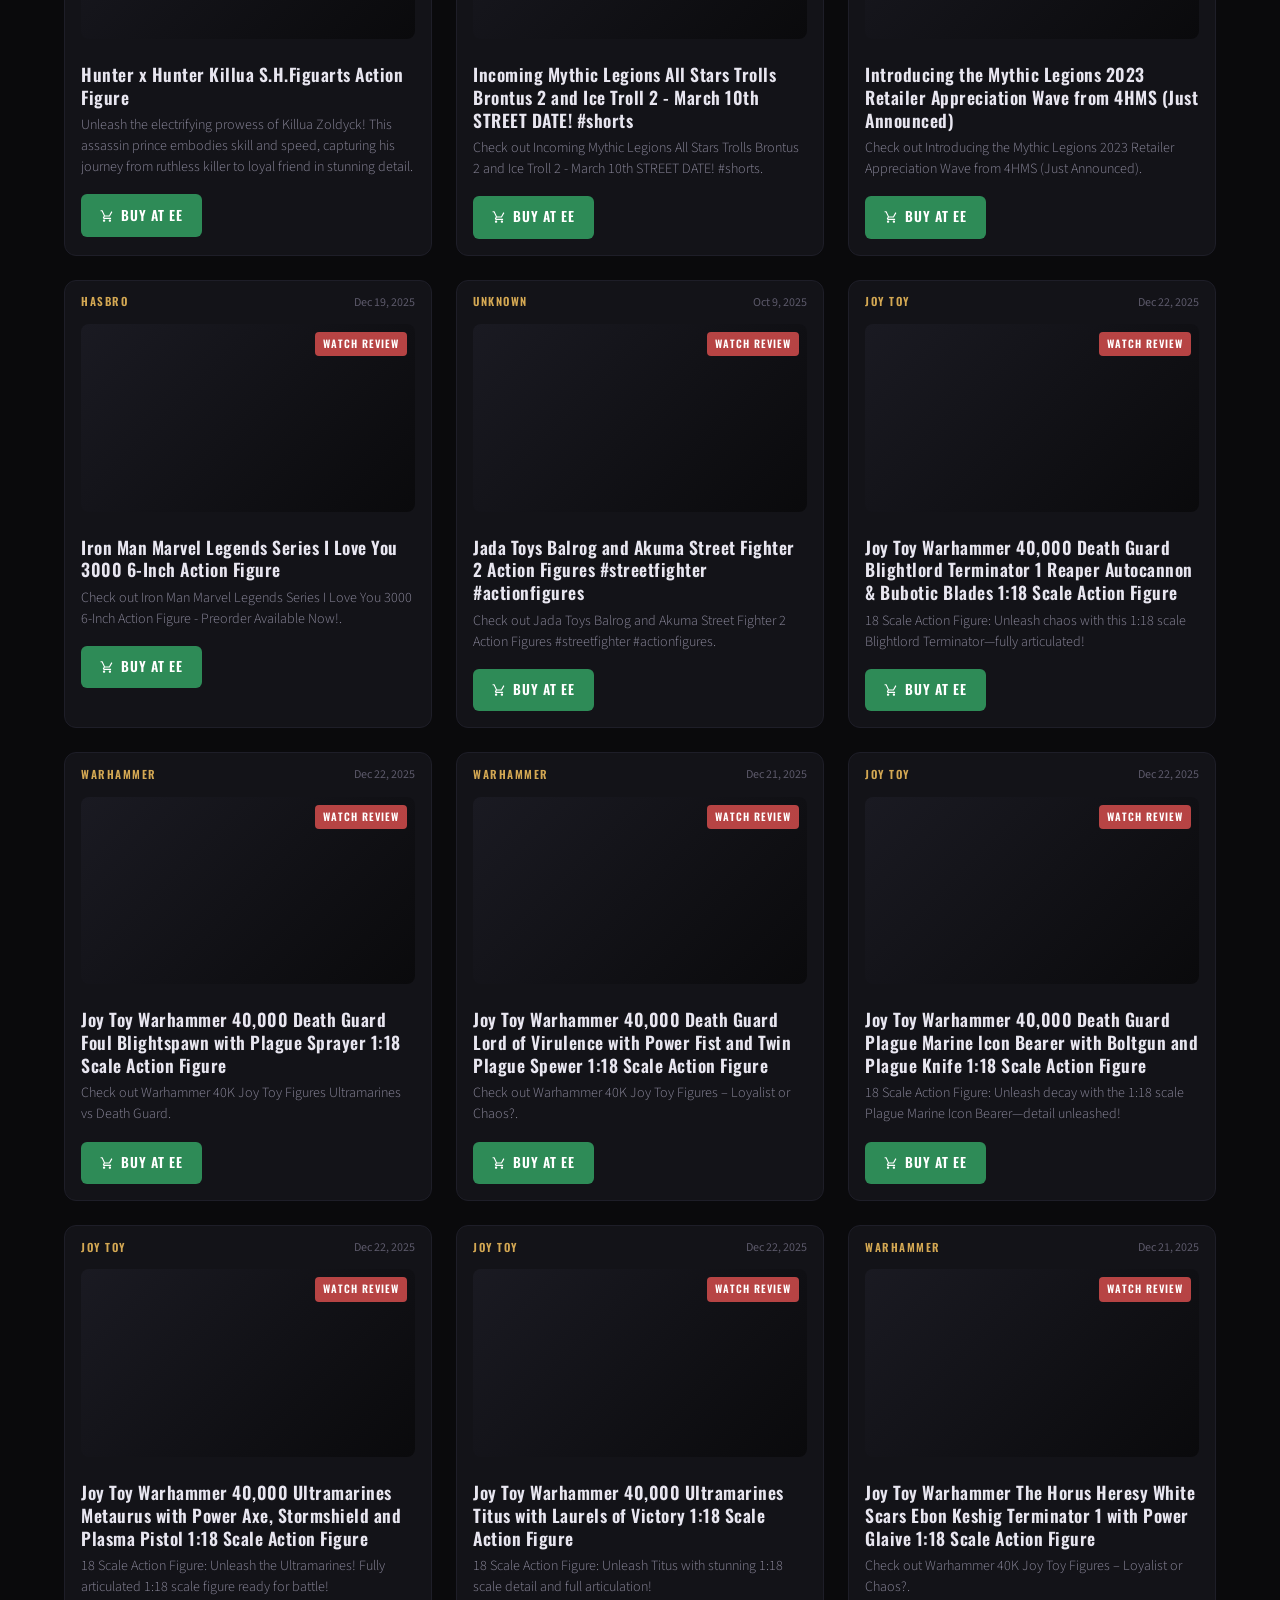
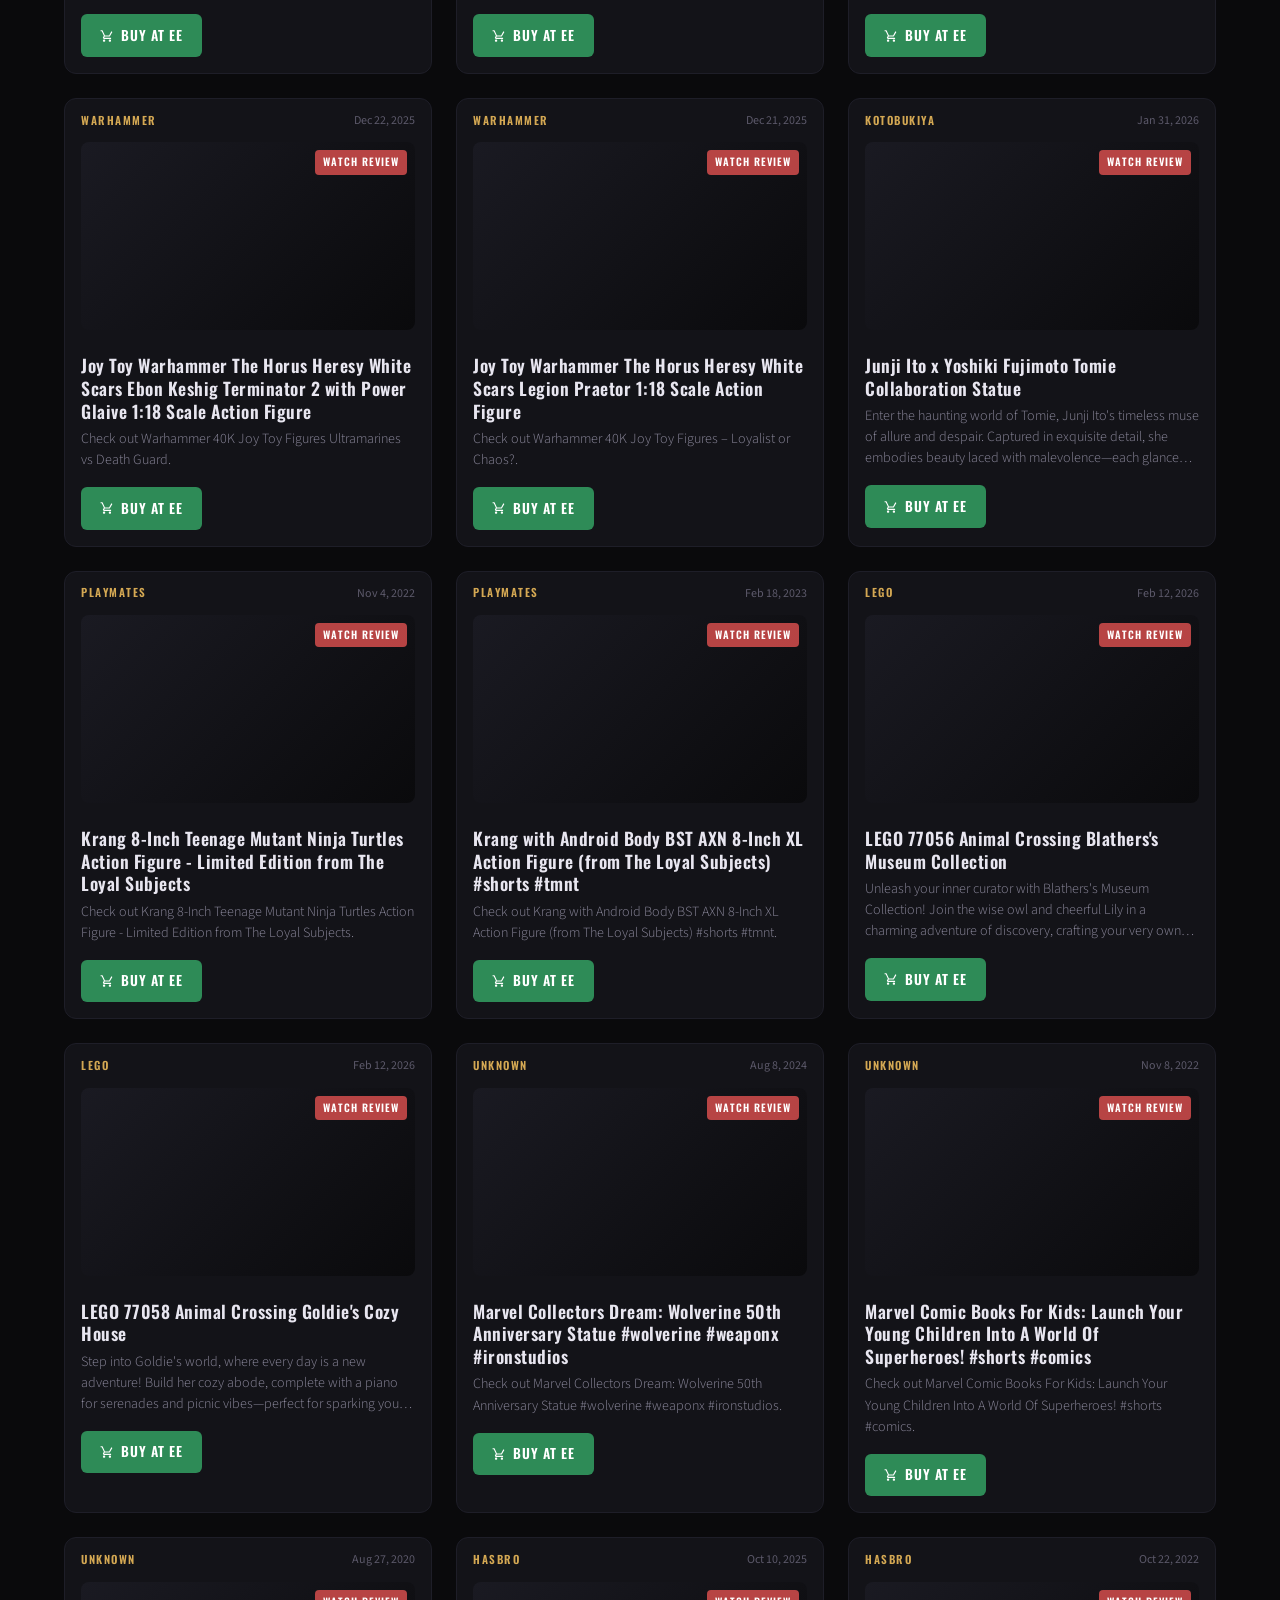
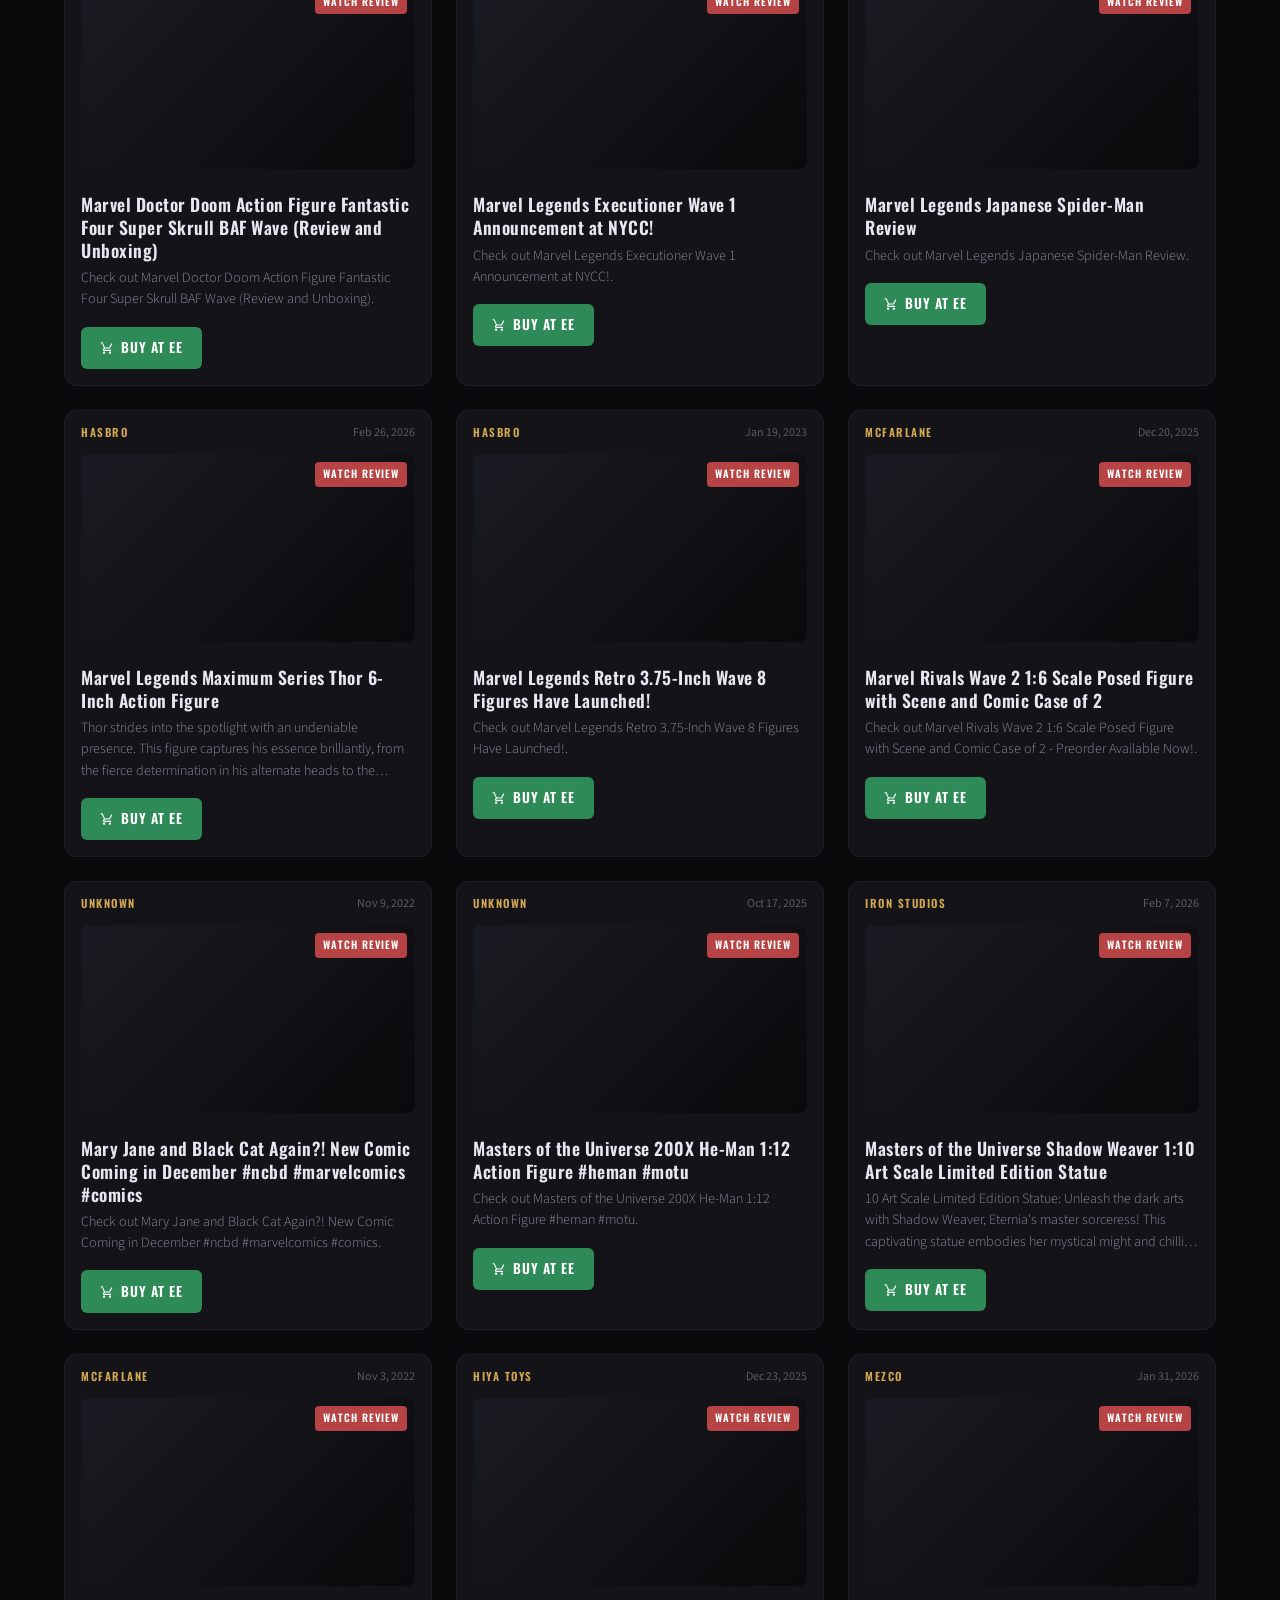
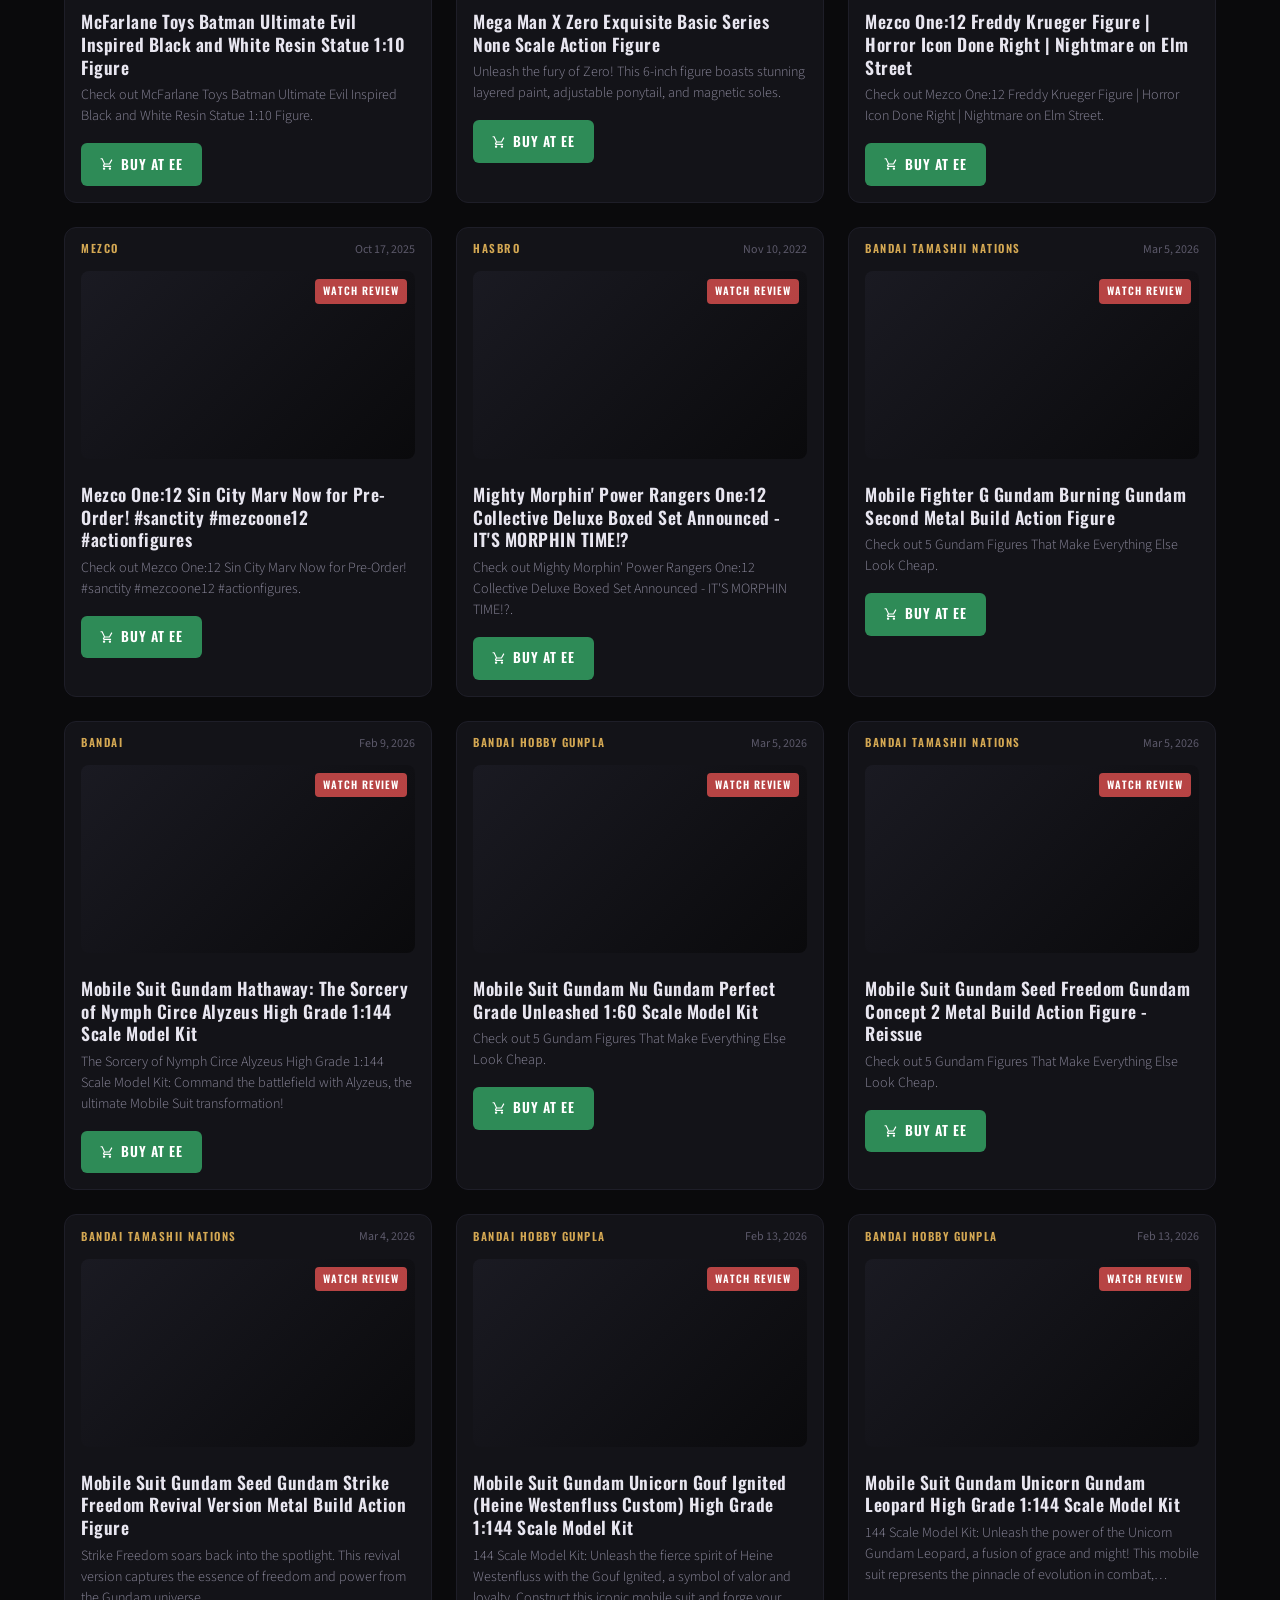
==== commit ca8cf39e: "Auto-update shop page (2026-03-09 17:50)" ====
--- a/shop/index.html
+++ b/shop/index.html
@@ -42,7 +42,6 @@
             min-height: 100vh;
         }
 
-        /* === HEADER === */
         .site-header {
             position: sticky;
             top: 0;
@@ -118,7 +117,6 @@
         .social-link:hover { color: var(--accent-vorpal); }
         .social-link svg { width: 18px; height: 18px; fill: currentColor; }
 
-        /* === HERO === */
         .hero {
             max-width: 1200px;
             margin: 0 auto;
@@ -147,7 +145,6 @@
             font-weight: 300;
         }
 
-        /* === FILTERS === */
         .filter-bar {
             max-width: 1200px;
             margin: 0 auto;
@@ -185,7 +182,6 @@
             color: white;
         }
 
-        /* === PRODUCT GRID === */
         .products-grid {
             max-width: 1200px;
             margin: 0 auto;
@@ -195,7 +191,6 @@
             gap: 1.5rem;
         }
 
-        /* === PRODUCT CARD === */
         .product-card {
             background: var(--bg-card);
             border: 1px solid var(--border-subtle);
@@ -246,7 +241,6 @@
             color: var(--text-muted);
         }
 
-        /* === CARD MEDIA (video or image) === */
         .card-media {
             margin: 0.75rem 1rem;
             border-radius: 8px;
@@ -294,7 +288,6 @@
             font-size: 0.85rem;
         }
 
-        /* === CARD BODY === */
         .card-body {
             padding: 0.75rem 1rem 1rem;
         }
@@ -400,38 +393,6 @@
             fill: currentColor;
         }
 
-        .btn-watch {
-            display: inline-flex;
-            align-items: center;
-            gap: 0.4rem;
-            background: var(--bg-card);
-            border: 1px solid var(--border-accent);
-            color: var(--text-secondary);
-            text-decoration: none;
-            font-family: var(--font-display);
-            font-size: 0.8rem;
-            font-weight: 500;
-            letter-spacing: 1px;
-            text-transform: uppercase;
-            padding: 0.55rem 1rem;
-            border-radius: 6px;
-            transition: all 0.2s;
-            white-space: nowrap;
-        }
-
-        .btn-watch:hover {
-            border-color: var(--accent-vorpal);
-            color: var(--text-primary);
-            background: var(--accent-vorpal-glow);
-        }
-
-        .btn-watch svg {
-            width: 14px;
-            height: 14px;
-            fill: currentColor;
-        }
-
-        /* === FOOTER === */
         .site-footer {
             border-top: 1px solid var(--border-subtle);
             padding: 2rem 1.5rem;
@@ -457,7 +418,6 @@
             font-size: 1.1rem;
         }
 
-        /* === RESPONSIVE === */
         @media (max-width: 768px) {
             .header-tagline { display: none; }
             .hero h1 { font-size: 1.7rem; }
@@ -507,36 +467,22 @@
     <div class="filter-bar" id="filterBar">
         <button class="filter-btn active" data-brand="all">All</button>
         <button class="filter-btn" data-brand="hasbro">Hasbro</button>
+        <button class="filter-btn" data-brand="funko">Funko</button>
         <button class="filter-btn" data-brand="iron-studios">Iron Studios</button>
-        <button class="filter-btn" data-brand="mcfarlane">Mcfarlane</button>
-        <button class="filter-btn" data-brand="playmates">Playmates</button>
+        <button class="filter-btn" data-brand="mcfarlane">McFarlane</button>
+        <button class="filter-btn" data-brand="four-horsemen">Four Horsemen</button>
         <button class="filter-btn" data-brand="mezco">Mezco</button>
         <button class="filter-btn" data-brand="super7">Super7</button>
+        <button class="filter-btn" data-brand="playmates">Playmates</button>
+        <button class="filter-btn" data-brand="bandai-tamashii-nations">Bandai Tamashii Nations</button>
         <button class="filter-btn" data-brand="bandai">Bandai</button>
-        <button class="filter-btn" data-brand="funko">Funko</button>
+        <button class="filter-btn" data-brand="warhammer">Warhammer</button>
+        <button class="filter-btn" data-brand="transformers">Transformers</button>
+        <button class="filter-btn" data-brand="neca">NECA</button>
+        <button class="filter-btn" data-brand="joy-toy">Joy Toy</button>
+        <button class="filter-btn" data-brand="bandai-hobby-gunpla">Bandai Hobby Gunpla</button>
         <button class="filter-btn" data-brand="mondo">Mondo</button>
-        <button class="filter-btn" data-brand="bandai-hobby-gunpla">Bandai Hobby Gunpla</button>
-        <button class="filter-btn" data-brand="bandai-tamashii-nations">Bandai Tamashii Nations</button>
-        <button class="filter-btn" data-brand="beast-kingdom">Beast Kingdom</button>
-        <button class="filter-btn" data-brand="blokees">Blokees</button>
-        <button class="filter-btn" data-brand="dc-direct">Dc Direct</button>
-        <button class="filter-btn" data-brand="gundam">Gundam</button>
-        <button class="filter-btn" data-brand="hiya-toys">Hiya Toys</button>
-        <button class="filter-btn" data-brand="hot-wheels">Hot Wheels</button>
-        <button class="filter-btn" data-brand="jada-toys">Jada Toys</button>
-        <button class="filter-btn" data-brand="jim-shore">Jim Shore</button>
-        <button class="filter-btn" data-brand="joy-toy">Joy Toy</button>
-        <button class="filter-btn" data-brand="kotobukiya">Kotobukiya</button>
-        <button class="filter-btn" data-brand="lego">Lego</button>
         <button class="filter-btn" data-brand="mixed">Mixed</button>
-        <button class="filter-btn" data-brand="neca">Neca</button>
-        <button class="filter-btn" data-brand="star-wars">Star Wars</button>
-        <button class="filter-btn" data-brand="takara-tomy">Takara Tomy</button>
-        <button class="filter-btn" data-brand="transformers">Transformers</button>
-        <button class="filter-btn" data-brand="unknown">Unknown</button>
-        <button class="filter-btn" data-brand="warhammer">Warhammer</button>
-        <button class="filter-btn" data-brand="x-plus">X Plus</button>
-        <button class="filter-btn" data-brand="youtooz">Youtooz</button>
     </div>
 
     <!-- PRODUCTS -->
@@ -551,11 +497,253 @@
     </footer>
 
     <script>
-    const products = [{"id": "godzilla-vs-destoroyah-1995-godzilla-standard-version-toho-kaiju-wars-series-sta", "title": "Godzilla vs. Destoroyah (1995) Godzilla Standard Version TOHO Kaiju Wars Series Statue", "brand": "x-plus", "description": "Godzilla’s raw power jumps off this piece. Captured in his iconic form from the climactic '95 showdown, he embodies the epic struggle against Destoroyah.", "price": "", "preorder": false, "eta": "", "affiliate_url": "https://ee.toys/E0MZNX", "video_id": "cmgK5gRz-ik", "video_type": "short", "image_url": "https://media.entertainmentearth.com/assets/images/6b24e38af4644b02abe0a23ae22255c8xl.jpg", "date_added": "2026-03-09", "date_published": "2026-03-11", "date_uploaded": "2026-03-09", "status": "active", "vorpal_url": ""}, {"id": "godzilla-vs-destoroyah-1995-destoroyah-standard-version-toho-kaiju-wars-series-s", "title": "Godzilla vs. Destoroyah (1995) Destoroyah Standard Version TOHO Kaiju Wars Series Statue", "brand": "x-plus", "description": "Destoroyah embodies fear and chaos, representing Godzilla's ultimate challenge. The detail captures the menace of this monstrous foe, making it a striking focal point for any kaiju enthusiast.", "price": "", "preorder": false, "eta": "", "affiliate_url": "https://ee.toys/GVM982", "video_id": "cmgK5gRz-ik", "video_type": "short", "image_url": "https://media.entertainmentearth.com/assets/images/21ff7dd4020a4b20bd46fa966d432765xl.jpg", "date_added": "2026-03-09", "date_published": "2026-03-11", "date_uploaded": "2026-03-09", "status": "active", "vorpal_url": ""}, {"id": "godzilla-minus-one-2023-the-odo-island-monster-shmonsterarts-action-figure", "title": "Godzilla Minus One 2023 The Odo Island Monster S.H.MonsterArts Action Figure", "brand": "bandai-tamashii-nations", "description": "This Godzilla figure nails the terror of Odo Island. The pre-transformation look captures raw, primal energy.", "price": "", "preorder": false, "eta": "", "affiliate_url": "https://ee.toys/PVVZVJ", "video_id": "cmgK5gRz-ik", "video_type": "short", "image_url": "https://media.entertainmentearth.com/assets/images/d2d1c1b0abb447bd819e9edf3222f3e0xl.jpg", "date_added": "2026-03-09", "date_published": "2026-03-11", "date_uploaded": "2026-03-09", "status": "active", "vorpal_url": ""}, {"id": "mezco-one12-superman-2025", "title": "Mezco One:12 Collective Superman (2025) Action Figure", "brand": "mezco", "description": "Mezco's Superman comes with Krypto, 28 points of articulation, four head portraits, and a posing wire cape. McFarlane's costs less. It also looks like it.", "price": "", "preorder": false, "eta": "", "affiliate_url": "", "vorpal_url": "https://www.ebay.com/itm/336099480251", "video_id": "", "video_type": "long", "image_url": "https://i.ebayimg.com/images/g/nzkAAeSwXbRoiuwu/s-l1600.webp", "date_added": "2026-03-07", "date_published": "2026-03-07", "date_uploaded": "2026-03-07", "status": "active"}, {"id": "mezco-one12-dark-knight-batman", "title": "Mezco One:12 Collective The Dark Knight Batman Action Figure", "brand": "mezco", "description": "Swappable facial expressions on a masked Batman. Three lower face plates, three eye pieces, unmasked Bale portrait. Every belt pouch opens.", "price": "", "preorder": false, "eta": "", "affiliate_url": "", "vorpal_url": "https://www.ebay.com/itm/336238351265", "video_id": "", "video_type": "long", "image_url": "https://i.ebayimg.com/images/g/76UAAeSwNTpo8rWp/s-l1600.webp", "date_added": "2026-03-07", "date_published": "2026-03-07", "date_uploaded": "2026-03-07", "status": "active"}, {"id": "mezco-one12-sin-city-marv", "title": "Mezco One:12 Collective Sin City Marv Action Figure", "brand": "mezco", "description": "Three head sculpts, real fabric trench coat, and an accessory list that reads like a crime scene inventory. Mezco doesn't chase obvious IPs.", "price": "", "preorder": false, "eta": "", "affiliate_url": "", "vorpal_url": "https://www.ebay.com/itm/336366220214", "video_id": "", "video_type": "long", "image_url": "https://i.ebayimg.com/images/g/zrMAAeSwQLZpUrG7/s-l1600.webp", "date_added": "2026-03-07", "date_published": "2026-03-07", "date_uploaded": "2026-03-07", "status": "active"}, {"id": "mezco-one12-nightcrawler", "title": "Mezco One:12 Collective Nightcrawler Action Figure", "brand": "mezco", "description": "Fully tailored X-Men combat suit, bendy wire tail, teleportation smoke effects. The single best argument for what soft goods do at this scale.", "price": "", "preorder": false, "eta": "", "affiliate_url": "", "vorpal_url": "https://www.ebay.com/itm/336423204576", "video_id": "", "video_type": "long", "image_url": "https://i.ebayimg.com/images/g/cpIAAeSwNC9phW5o/s-l1600.webp", "date_added": "2026-03-07", "date_published": "2026-03-07", "date_uploaded": "2026-03-07", "status": "active"}, {"id": "mezco-one12-dark-knight-joker", "title": "Mezco One:12 Collective The Dark Knight Joker Action Figure", "brand": "mezco", "description": "Four Heath Ledger head sculpts. Four layers of real fabric. Sixteen interchangeable hands. The reason people take One:12 seriously.", "price": "", "preorder": false, "eta": "", "affiliate_url": "", "vorpal_url": "https://www.ebay.com/itm/336238351262", "video_id": "", "video_type": "long", "image_url": "https://i.ebayimg.com/images/g/fbEAAeSw-URo8rXg/s-l1600.webp", "date_added": "2026-03-07", "date_published": "2026-03-07", "date_uploaded": "2026-03-07", "status": "active"}, {"id": "mezco-one12-tmnt-shredder", "title": "Mezco One:12 Collective TMNT Shredder Action Figure", "brand": "mezco", "description": "Metallic armor plating that catches light differently than painted plastic. Removable helmet reveals Oroku Saki. One of the best entry points into One:12.", "price": "", "preorder": false, "eta": "", "affiliate_url": "", "vorpal_url": "https://www.ebay.com/itm/336386614279", "video_id": "", "video_type": "long", "image_url": "https://i.ebayimg.com/images/g/IHsAAeSwhfppZR6J/s-l1600.webp", "date_added": "2026-03-07", "date_published": "2026-03-07", "date_uploaded": "2026-03-07", "status": "active"}, {"id": "star-wars-black-series-kyle-katarn-6inch", "title": "Star Wars The Black Series Gaming Greats Kyle Katarn 6-Inch Action Figure", "brand": "hasbro", "description": "Kyle Katarn finally gets a Black Series figure. The Gaming Greats line brings the Dark Forces protagonist to life for collectors who've been waiting since the 90s.", "price": "", "preorder": false, "eta": "", "affiliate_url": "", "vorpal_url": "https://www.ebay.com/itm/336467125340", "video_id": "", "video_type": "short", "image_url": "https://i.ebayimg.com/images/g/s6QAAeSwbiZpq1pU/s-l1600.webp", "date_added": "2026-03-06", "date_published": "2026-03-06", "date_uploaded": "2026-03-06", "status": "active"}, {"id": "star-wars-black-series-maul-6inch", "title": "Star Wars: The Black Series Maul 6-Inch Action Figure", "brand": "hasbro", "description": "Maul returns in the Black Series lineup tied to the upcoming Maul series.", "price": "", "preorder": false, "eta": "", "affiliate_url": "https://ee.toys/26537U", "video_id": "", "video_type": "short", "image_url": "https://media.entertainmentearth.com/assets/images/3243452775d141a9bc14e91b7972c3bcxl.jpg", "date_added": "2026-03-04", "date_published": "2026-03-04", "date_uploaded": "2026-03-04", "status": "active"}, {"id": "star-wars-black-series-rook-kast-6inch", "title": "Star Wars: The Black Series Rook Kast 6-Inch Action Figure", "brand": "hasbro", "description": "Rook Kast joins the Black Series from the upcoming Star Wars Maul series.", "price": "", "preorder": false, "eta": "", "affiliate_url": "https://ee.toys/UXK747", "video_id": "", "video_type": "short", "image_url": "https://media.entertainmentearth.com/assets/images/61b68a5494844acab3cf9a789d0aba8cxl.jpg", "date_added": "2026-03-04", "date_published": "2026-03-04", "date_uploaded": "2026-03-04", "status": "active"}, {"id": "star-wars-black-series-devon-izara-6inch", "title": "Star Wars: The Black Series Devon Izara 6-Inch Action Figure", "brand": "hasbro", "description": "Devon Izara makes her Black Series debut from the upcoming Star Wars Maul series.", "price": "", "preorder": false, "eta": "", "affiliate_url": "https://ee.toys/266M35", "video_id": "", "video_type": "short", "image_url": "https://media.entertainmentearth.com/assets/images/2afde4fddb2943b98a1d734b152211ebxl.jpg", "date_added": "2026-03-04", "date_published": "2026-03-04", "date_uploaded": "2026-03-04", "status": "active"}, {"id": "gundam-barbatos-4th-form-metal-build", "title": "Gundam Barbatos 4th Form with Boomerang Mace Metal Build Action Figure", "brand": "bandai-tamashii-nations", "description": "The Metal Build Barbatos is heavy. Die-cast frame, crimson cloth cape, tight joints. If IBO is your series, this is the definitive Barbatos.", "price": "", "preorder": false, "eta": "", "affiliate_url": "https://ee.toys/HI3EST", "video_id": "", "video_type": "long", "image_url": "https://media.entertainmentearth.com/assets/images/676060df938f4e32b443cbe57b7c6be2xl.jpg", "date_added": "2026-03-04", "date_published": "2026-03-04", "date_uploaded": "2026-03-04", "status": "active"}, {"id": "nu-gundam-perfect-grade-unleashed", "title": "Nu Gundam Perfect Grade Unleashed 1:60 Scale Model Kit", "brand": "bandai-hobby-gunpla", "description": "Bandai Hobby's flagship kit for Gunpla's 45th anniversary. Nearly a foot tall, multi-colored metallic inner frame, light-emitting face parts. 40+ hours to build.", "price": "", "preorder": false, "eta": "", "affiliate_url": "https://ee.toys/L72VGE", "video_id": "", "video_type": "long", "image_url": "https://media.entertainmentearth.com/assets/images/6cb5086ace104a6dbbe602f51028a4dbxl.jpg", "date_added": "2026-03-04", "date_published": "2026-03-04", "date_uploaded": "2026-03-04", "status": "active"}, {"id": "freedom-gundam-concept-2-metal-build-reissue", "title": "Freedom Gundam Concept 2 Metal Build Action Figure - Reissue", "brand": "bandai-tamashii-nations", "description": "The original sold out fast and aftermarket got ugly. Bandai brought it back. The wingspan dominates any shelf it's on. If you missed it the first time, grab it now.", "price": "", "preorder": false, "eta": "", "affiliate_url": "https://ee.toys/I4OPPP", "video_id": "", "video_type": "long", "image_url": "https://media.entertainmentearth.com/assets/images/ae6435c7b37245a7919ae88613b622afxl.jpg", "date_added": "2026-03-04", "date_published": "2026-03-04", "date_uploaded": "2026-03-04", "status": "active"}, {"id": "ex-s-gundam-metal-robot-spirits-ka-signature", "title": "Ex-S Gundam Metal Robot Spirits Ka Signature Action Figure", "brand": "bandai-tamashii-nations", "description": "The cheapest figure in the Gundam lineup and it punches way above its price. Katoki's splitter camouflage paint photographs like concept art.", "price": "", "preorder": false, "eta": "", "affiliate_url": "https://ee.toys/8GAUDN", "video_id": "", "video_type": "long", "image_url": "https://media.entertainmentearth.com/assets/images/a863d6fbd4e44db98036d4d6d276ff30xl.jpg", "date_added": "2026-03-04", "date_published": "2026-03-04", "date_uploaded": "2026-03-04", "status": "active"}, {"id": "burning-gundam-second-metal-build", "title": "Burning Gundam Second Metal Build Action Figure", "brand": "bandai-tamashii-nations", "description": "30th anniversary piece supervised by director Yasuhiro Imagawa. Metal body, real transformation, massive accessory count. Nearly $500 â€” for G Gundam devotees only.", "price": "", "preorder": false, "eta": "", "affiliate_url": "https://ee.toys/HJE6YG", "video_id": "", "video_type": "long", "image_url": "https://media.entertainmentearth.com/assets/images/8ba3c0741ba746539c7f93b8888d2206xl.jpg", "date_added": "2026-03-04", "date_published": "2026-03-04", "date_uploaded": "2026-03-04", "status": "active"}, {"id": "teenage-mutant-ninja-turtles-master-splinter-one12-collective-action-figure", "title": "Teenage Mutant Ninja Turtles Master Splinter One:12 Collective Action Figure", "brand": "mezco", "description": "12 Collective Action Figure: Master Splinter embodies wisdom and strength in every pose. His serene expression and arsenal tell a story of a mentor who balances battle readiness with inner peace.", "price": "", "preorder": true, "eta": "", "affiliate_url": "https://ee.toys/2Y2VMT", "video_id": "jkWGyQN_xDk", "video_type": "short", "image_url": "https://media.entertainmentearth.com/assets/images/1a7ae73fd05d4bb2a8688300cc7d2be2xl.jpg", "date_added": "2026-03-09", "date_published": "", "date_uploaded": "2026-03-04", "status": "active", "vorpal_url": ""}, {"id": "dragon-ball-z-super-saiyan-son-goku-the-games-begin-shfiguarts-action-figure-reissue", "title": "Dragon Ball Z Super Saiyan Son Goku The Games Begin S.H.Figuarts Action Figure - Reissue", "brand": "bandai", "description": "Goku stands ready for the Cell Games, embodying determination and strength. His fierce expressions and battle-ready stance capture the essence of iconic anime battles.", "price": "", "preorder": false, "eta": "", "affiliate_url": "https://ee.toys/7EPOPT", "video_id": "LD7aEZgcXD0", "video_type": "short", "image_url": "https://media.entertainmentearth.com/assets/images/49fe5cc2798b45f9a3a7444d26fc375dxl.jpg", "date_added": "2026-03-04", "date_published": "2026-03-04", "date_uploaded": "2026-03-04", "status": "active"}, {"id": "this-metal-build-revival-changes-how-you-see-strike-freedom", "title": "This Metal Build Revival Changes How You See Strike Freedom", "brand": "bandai-tamashii-nations", "description": "Strike Freedom soars back into the spotlight. This revival version captures the essence of freedom and power from the Gundam universe.", "price": "", "preorder": true, "eta": "", "affiliate_url": "https://ee.toys/MHPGY3", "video_id": "X_eC9Z6kMkc", "video_type": "short", "image_url": "https://media.entertainmentearth.com/assets/images/f8325b236d204052b4a70d06fa7b2ec1xl.jpg", "date_added": "2026-03-04", "date_published": "2026-03-04", "date_uploaded": "2026-03-04", "status": "active"}, {"id": "the-lich-king-finally-gets-the-figure-he-deserves", "title": "The Lich King Finally Gets the Figure He Deserves", "brand": "mcfarlane", "description": "The Lich King commands presence. This figure captures his chilling essence, complete with Frostmourne and soft goods cape.", "price": "", "preorder": true, "eta": "", "affiliate_url": "https://ee.toys/YCWRRT", "video_id": "2oh-BIFRAOw", "video_type": "short", "image_url": "https://media.entertainmentearth.com/assets/images/7410dd07702a42fba5b3403297419dd1xl.jpg", "date_added": "2026-03-04", "date_published": "2026-03-02", "date_uploaded": "2026-03-04", "status": "active"}, {"id": "x-men-cyclops-infinity-gauntlet-diorama-battles-diorama-series-art-110-scale-sta", "title": "X-Men Cyclops Infinity Gauntlet Diorama Battles Diorama Series Art 1:10 Scale Statue", "brand": "iron-studios", "description": "10 Scale Statue: Cyclops channels pure power in this epic diorama. With two fierce expressions and an electrifying Optic Blast, he stands ready to lead the X-Men through any battle.", "price": "", "preorder": true, "eta": "", "affiliate_url": "https://ee.toys/JYACV1", "video_id": "NFjLB7OeUys", "video_type": "short", "image_url": "https://media.entertainmentearth.com/assets/images/f49a49d451ff41dfbc2e6da012bd6233xl.jpg", "date_added": "2026-03-09", "date_published": "2026-03-02", "date_uploaded": "2026-03-04", "status": "active", "vorpal_url": ""}, {"id": "the-detail-on-this-raphael-figure-is-insane-tmnt-ironstudios-collectibles", "title": "The Detail on This Raphael Figure is Insane #TMNT #IronStudios #Collectibles", "brand": "iron-studios", "description": "10 Art Scale Statue: Raphael launches into action with unapologetic swagger. This figure perfectly captures his fiery spirit, leaping off that rooftop sign like heâ€™s ready to take on the worldâ€”or a...", "price": "", "preorder": true, "eta": "", "affiliate_url": "https://ee.toys/C39L2F", "video_id": "CHv7G3kIsn0", "video_type": "short", "image_url": "https://media.entertainmentearth.com/assets/images/b27fbfdcf7a54da493a4a6ed632a0601xl.jpg", "date_added": "2026-03-04", "date_published": "2026-03-01", "date_uploaded": "2026-03-04", "status": "active"}, {"id": "iron-studios-turned-vader-into-a-samurai-and-its-insane-starwars-artscale-statue", "title": "Iron Studios Turned Vader Into a Samurai and It's Insane #StarWars #ArtScale #Statue", "brand": "iron-studios", "description": "10 Art Scale Statue: Vader as a samurai is a bold twist. His attire blends elegance with menace, reflecting a journey of transformation.", "price": "", "preorder": true, "eta": "", "affiliate_url": "https://ee.toys/49LCTN", "video_id": "_YM0zFlyEFA", "video_type": "short", "image_url": "https://media.entertainmentearth.com/assets/images/6c0cfe0f3b394eaeb3c0502780c33b49xl.jpg", "date_added": "2026-03-04", "date_published": "2026-02-28", "date_uploaded": "2026-03-04", "status": "active"}, {"id": "maleficent-has-never-looked-this-good-iron-studios-art-scale-statue", "title": "Maleficent Has Never Looked This Good | Iron Studios Art Scale Statue", "brand": "iron-studios", "description": "10 Art Scale Statue: Maleficent stands as a testament to dark elegance. This piece pulls you into her world, capturing both her commanding presence and the chaotic magic she wields.", "price": "", "preorder": true, "eta": "", "affiliate_url": "https://ee.toys/J0460L", "video_id": "NzF-BhoK8GQ", "video_type": "short", "image_url": "https://media.entertainmentearth.com/assets/images/75c6ad92a8b54ceab2579508f753b153xl.jpg", "date_added": "2026-03-04", "date_published": "2026-02-28", "date_uploaded": "2026-03-04", "status": "active"}, {"id": "from-marvel-and-dc-to-attack-on-titan-10-iron-studios-statues-you-need-to-see", "title": "From Marvel and DC to Attack on Titan - 10 Iron Studios Statues You Need to See", "brand": "iron-studios", "description": "Check out From Marvel and DC to Attack on Titan - 10 Iron Studios Statues You Need to See.", "price": "", "preorder": false, "eta": "", "affiliate_url": "https://ee.toys/JYACV1", "video_id": "JHNlbg8yWX0", "video_type": "short", "image_url": "", "date_added": "2026-03-09", "date_published": "2026-02-28", "date_uploaded": "2026-02-28", "status": "active", "vorpal_url": ""}, {"id": "every-new-transformers-figure-right-now-studio-series-86-overgear-and-more", "title": "Every New Transformers Figure Right Now — Studio Series 86, Overgear and More", "brand": "hasbro", "description": "Check out Every New Transformers Figure Right Now — Studio Series 86, Overgear and More.", "price": "", "preorder": false, "eta": "", "affiliate_url": "https://ee.toys/JYACV1", "video_id": "hncJJWaCFqg", "video_type": "short", "image_url": "", "date_added": "2026-03-09", "date_published": "2026-02-27", "date_uploaded": "2026-02-27", "status": "active", "vorpal_url": ""}, {"id": "marvel-legends-maximum-series-thor-this-isnt-just-another-thor", "title": "Marvel Legends Maximum Series Thor - This Isn't Just Another Thor", "brand": "hasbro", "description": "Thor strides into the spotlight with an undeniable presence. This figure captures his essence brilliantly, from the fierce determination in his alternate heads to the whimsical inclusion of Throg, ...", "price": "", "preorder": true, "eta": "", "affiliate_url": "https://ee.toys/IPH6UQ", "video_id": "NzU0rRG1dlE", "video_type": "short", "image_url": "https://media.entertainmentearth.com/assets/images/731f836d42cd40128d3e7e6bddf4763axl.jpg", "date_added": "2026-03-04", "date_published": "2026-02-26", "date_uploaded": "2026-03-04", "status": "active"}, {"id": "takara-tomy-built-a-zoid-that-actually-walks", "title": "Takara Tomy Built a Zoid That Actually Walks", "brand": "takara-tomy", "description": "72 Scale Model Kit: Unleash chaos with the Psycho Geno Saurer. This Zoid captures the essence of power and precision, transforming from fearsome beast to cannon-wielding warriorâ€”and it lights up li...", "price": "", "preorder": true, "eta": "", "affiliate_url": "https://ee.toys/4YS8ES", "video_id": "9tt-iGH1mEM", "video_type": "short", "image_url": "https://media.entertainmentearth.com/assets/images/c4c2d2733de144fd93f7bc5926feea6dxl.jpg", "date_added": "2026-03-04", "date_published": "2026-02-26", "date_uploaded": "2026-03-04", "status": "active"}, {"id": "every-new-nightmare-before-christmas-village-piece-department-56-buyers-guide", "title": "Every New Nightmare Before Christmas Village Piece — Department 56 Buyer's Guide", "brand": "unknown", "description": "Check out Every New Nightmare Before Christmas Village Piece — Department 56 Buyer's Guide.", "price": "", "preorder": false, "eta": "", "affiliate_url": "https://ee.toys/JYACV1", "video_id": "Dcd8Gmh4EaY", "video_type": "short", "image_url": "", "date_added": "2026-03-09", "date_published": "2026-02-25", "date_uploaded": "2026-02-25", "status": "active", "vorpal_url": ""}, {"id": "rick-sanchez-action-figure-portal-gun-swappable-faces-lab-coat", "title": "Rick Sanchez Action Figure | Portal Gun, Swappable Faces & Lab Coat", "brand": "beast-kingdom", "description": "Mad scientist Rick Sanchez shatters reality with his reckless genius. Dive into wild interdimensional escapades, armed with a portal gun and an attitude that defies convention.", "price": "", "preorder": true, "eta": "", "affiliate_url": "https://ee.toys/6MAXN0", "video_id": "JhuTg3Mojsg", "video_type": "short", "image_url": "https://media.entertainmentearth.com/assets/images/290a5b10190c4d369b9f15c4812d5839xl.jpg", "date_added": "2026-03-04", "date_published": "2026-02-24", "date_uploaded": "2026-03-04", "status": "active"}, {"id": "4-cantina-figures-in-one-set-star-wars-vintage-collection-mos-eisley-hasbro-puls", "title": "4 Cantina Figures in One Set | Star Wars Vintage Collection Mos Eisley | Hasbro Pulse Exclusive", "brand": "star-wars", "description": "Mos Eisley pulses with the grit of the galaxyâ€™s outcasts. Encounter legendary figures and forge stories in this infamous cantina, where danger and adventure await at every corner.", "price": "$74.99 ", "preorder": true, "eta": "", "affiliate_url": "https://ee.toys/JYACV1", "video_id": "D5u5LQtAc8o", "video_type": "short", "image_url": "https://cdn.media.amplience.net/i/hasbropulse/G3210_1", "date_added": "2026-03-04", "date_published": "2026-02-23", "date_uploaded": "2026-02-23", "status": "active"}, {"id": "a-knight-of-the-seven-kingdoms-funko-pops-just-dropped-all-4-together", "title": "A Knight of the Seven Kingdoms Funko Pops Just Dropped â€” All 4 Together", "brand": "funko", "description": "Egg emerges as a beacon of loyalty in a land fraught with betrayal. His journey from squire to knight illuminates the enduring power of honor and friendship in the face of darkness.", "price": "", "preorder": true, "eta": "", "affiliate_url": "https://ee.toys/JYACV1", "video_id": "JQrHY-r7pKQ", "video_type": "short", "image_url": "https://media.entertainmentearth.com/assets/images/ca60e04025d64744a3e9f0e5b8bbada3xl.jpg", "date_added": "2026-03-04", "date_published": "2026-02-23", "date_uploaded": "2026-02-23", "status": "active"}, {"id": "best-in-stock-right-now-predaking-gi-joe-classified-super7-tmnt", "title": "Best In Stock Right Now â€” Predaking, G.I. Joe Classified & Super7 TMNT", "brand": "hasbro", "description": "Now in retro packaging, Recondo comes ready for adventure with multiple points of articulation for high poseability. This Recondo figure contains 7 character-inspired accessory pieces including his pa", "price": "", "preorder": false, "eta": "", "affiliate_url": "https://ee.toys/JYACV1", "video_id": "iQ0FsbMMGlI", "video_type": "long", "image_url": "https://media.entertainmentearth.com/assets/images/2d15c23546cc4dd594bd7c2445ba765fxl.jpg", "date_added": "2026-03-04", "date_published": "2026-02-23", "date_uploaded": "2026-02-23", "status": "active"}, {"id": "optimus-prime-scanned-eva-unit-01-transformers-x-evangelion-pre-order", "title": "Optimus Prime Scanned Eva Unit-01? | Transformers x Evangelion Pre-Order", "brand": "transformers", "description": "Optimus Prime meets a titan of despair. Merging the strength of Cybertron with the soul of Evangelion, this figure embodies the struggle against hopelessness.", "price": "$89.99 ", "preorder": true, "eta": "", "affiliate_url": "https://ee.toys/JYACV1", "video_id": "JD3ungjZEPM", "video_type": "short", "image_url": "https://cdn.media.amplience.net/i/hasbropulse/G4407_02", "date_added": "2026-03-04", "date_published": "2026-02-23", "date_uploaded": "2026-02-23", "status": "active"}, {"id": "transformers-masterpiece-mpg-08-trainbot-yamabuki", "title": "Transformers Masterpiece MPG-08 Trainbot Yamabuki", "brand": "hasbro", "description": "Yamabuki charges into battle as a powerful Trainbot. With his intricate ties to Raiden, he’s a vital piece in the unfolding saga of Autobots and Decepticons, ready to transform the tide.", "price": "", "preorder": false, "eta": "", "affiliate_url": "https://ee.toys/JYACV1", "video_id": "W7q1PVboBpI", "video_type": "short", "image_url": "https://media.entertainmentearth.com/assets/images/2fcf02b734ec4df3915bdf257ef2a002xl.jpg", "date_added": "2026-03-09", "date_published": "2026-02-23", "date_uploaded": "2026-02-23", "status": "active", "vorpal_url": ""}, {"id": "doctor-doom-one12-collective-action-figure-marvel-drop-shorts", "title": "Doctor Doom One:12 Collective Action Figure | Marvel Drop", "brand": "mezco", "description": "12 Collective Action Figure - ReRun: Doctor Doom ascends from tragedy to tyranny. Armed with cosmic power and unmatched intellect, this Latverian monarch embodies ambitionâ€™s darkest side in the Mar...", "price": "", "preorder": false, "eta": "", "affiliate_url": "https://ee.toys/JYACV1", "video_id": "FaUuHQVnCSo", "video_type": "short", "image_url": "https://media.entertainmentearth.com/assets/images/166eebe9bd25403088c06633bef6c5c5xl.jpg", "date_added": "2026-03-04", "date_published": "2026-02-22", "date_uploaded": "2026-02-22", "status": "active"}, {"id": "neca-the-thing-poster-series-painted-without-seeing-the-film", "title": "NECA The Thing Poster Series | Painted Without Seeing the Film", "brand": "neca", "description": "Check out NECA The Thing Poster Series | Painted Without Seeing the Film.", "price": "", "preorder": false, "eta": "", "affiliate_url": "https://ee.toys/JYACV1", "video_id": "Y_u0653OpLc", "video_type": "short", "image_url": "", "date_added": "2026-03-09", "date_published": "2026-02-21", "date_uploaded": "2026-02-21", "status": "active", "vorpal_url": ""}, {"id": "transformers-is-splitting-into-four-directions", "title": "Transformers Is Splitting Into Four Directions", "brand": "mixed", "description": "Complete your collection with the Takara Tomy Transformers Synergenex Series AME-01 Evangelion Prime 01 action figure! This collectible action figure for adults converts from robot to truck mode and c", "price": "", "preorder": false, "eta": "", "affiliate_url": "https://ee.toys/JYACV1", "video_id": "pnInnT4bYC8", "video_type": "short", "image_url": "https://media.entertainmentearth.com/assets/images/5b2dd94978494523a2545a685dddbbd3xl.jpg", "date_added": "2026-03-04", "date_published": "2026-02-21", "date_uploaded": "2026-02-21", "status": "active"}, {"id": "coraline-through-three-jim-shore-lenses", "title": "Coraline Through Three Jim Shore Lenses", "brand": "jim-shore", "description": "Check out Coraline Through Three Jim Shore Lenses.", "price": "", "preorder": false, "eta": "", "affiliate_url": "https://ee.toys/JYACV1", "video_id": "Ez0Oa2BMll4", "video_type": "short", "image_url": "", "date_added": "2026-03-09", "date_published": "2026-02-20", "date_uploaded": "2026-02-20", "status": "active", "vorpal_url": ""}, {"id": "mondo-just-perfected-mr-sinister", "title": "Mondo Just Perfected Mr. Sinister", "brand": "mondo", "description": "From the electrifying world of X-Men '97 comes the most menacing mastermind of mutant mayhemâ€”Dr. Nathaniel Essex himself, the ever-scheming Mister Sinister!", "price": "", "preorder": false, "eta": "", "affiliate_url": "https://ee.toys/JYACV1", "video_id": "JpusOhkoGAE", "video_type": "short", "image_url": "https://media.entertainmentearth.com/assets/images/f9e732e21a4e49f7a4c00c4287ef0699xl.jpg", "date_added": "2026-03-04", "date_published": "2026-02-20", "date_uploaded": "2026-02-20", "status": "active"}, {"id": "the-definitive-animated-superman", "title": "The Definitive Animated Superman", "brand": "mondo", "description": "Up in the sky! It's a bird, it's a planeâ€”it's the heroic heart of Superman: The Animated Series soaring into Mondo's spectacular new 1:6 scale line!", "price": "", "preorder": false, "eta": "", "affiliate_url": "https://ee.toys/JYACV1", "video_id": "m0RhhHPPLv4", "video_type": "short", "image_url": "https://media.entertainmentearth.com/assets/images/f714f6f1d12d4374999c4b63ad6f99b6xl.jpg", "date_added": "2026-03-04", "date_published": "2026-02-20", "date_uploaded": "2026-02-20", "status": "active"}, {"id": "studio-series-86-deluxe-tier-the-movies-core-characters", "title": "Studio Series 86 Deluxe Tier | The Movie's Core Characters", "brand": "hasbro", "description": "Check out Studio Series 86 Deluxe Tier | The Movie's Core Characters.", "price": "", "preorder": false, "eta": "", "affiliate_url": "https://ee.toys/JYACV1", "video_id": "P8sKJHBXUyo", "video_type": "long", "image_url": "", "date_added": "2026-03-09", "date_published": "2026-02-19", "date_uploaded": "2026-02-19", "status": "active", "vorpal_url": ""}, {"id": "this-isnt-peters-iron-spider", "title": "This Isn't Peter's Iron Spider", "brand": "hasbro", "description": "Career criminal Aaron Davis buys an Iron Spider suit off the Black Market and reforms Spider-Man villains, the Sinister Six, to combat his nephew Miles Morales and steal a S.H.I.E.L.D. Helicarrier.", "price": "", "preorder": false, "eta": "", "affiliate_url": "https://ee.toys/JYACV1", "video_id": "j_BomxetzUc", "video_type": "short", "image_url": "https://media.entertainmentearth.com/assets/images/3acecb5e08c94e2a9d83cc595634725exl.jpg", "date_added": "2026-03-04", "date_published": "2026-02-19", "date_uploaded": "2026-02-19", "status": "active"}, {"id": "studio-series-86-tier-breakdown-voyager-vs-leader", "title": "Studio Series 86 Tier Breakdown | Voyager vs Leader", "brand": "transformers", "description": "Check out Studio Series 86 Tier Breakdown | Voyager vs Leader.", "price": "", "preorder": false, "eta": "", "affiliate_url": "https://ee.toys/JYACV1", "video_id": "V9woymKvLZc", "video_type": "long", "image_url": "", "date_added": "2026-03-09", "date_published": "2026-02-19", "date_uploaded": "2026-02-18", "status": "active", "vorpal_url": ""}, {"id": "leader-class-astrotrain-and-dinobot-snarl-mass-and-momentum", "title": "Leader Class Astrotrain and Dinobot Snarl | Mass and Momentum", "brand": "hasbro", "description": "Bring the epic action of the Transformers movies from the big screen into your collection with the Transformers Studio Series 86 Leader Class Transformers: The Movie Dinobot Snarl action figure! Snarl", "price": "", "preorder": false, "eta": "", "affiliate_url": "https://ee.toys/JYACV1", "video_id": "FsghywIZbtQ", "video_type": "short", "image_url": "https://media.entertainmentearth.com/assets/images/453186c117c0438b8f14537d933113fexl.jpg", "date_added": "2026-03-04", "date_published": "2026-02-18", "date_uploaded": "2026-02-18", "status": "active"}, {"id": "the-methodical-engineer-the-unexpected-surprise-the-elegant-icon-transformers-st", "title": "The methodical engineer, the unexpected surprise, the elegant icon #transformers #studiorseries86", "brand": "hasbro", "description": "Bring the epic action of the Transformers movies from the big screen into your collection with the Transformers Studio Series 4 1/2-inch Deluxe Class Autobot Sunstreaker action figure, inspired by The", "price": "", "preorder": false, "eta": "", "affiliate_url": "https://ee.toys/JYACV1", "video_id": "XR7aP66WpIA", "video_type": "short", "image_url": "https://media.entertainmentearth.com/assets/images/1ac5d7ab141e45f09ff842328392b77fxl.jpg", "date_added": "2026-03-04", "date_published": "2026-02-18", "date_uploaded": "2026-02-18", "status": "active"}, {"id": "studio-series-86-voyager-class-comparison-logic-vs-chaos-transformers-toys-preor", "title": "Studio Series 86 Voyager Class Comparison | Logic vs Chaos #transformers #toys #preorder", "brand": "hasbro", "description": "Bring the epic action of the Transformers movies from the big screen into your collection with the Transformers Studio Series Voyager Class 6 1/2-inch Skywarp action figure, inspired by The Transforme", "price": "", "preorder": false, "eta": "", "affiliate_url": "https://ee.toys/JYACV1", "video_id": "osGhir8vfjU", "video_type": "short", "image_url": "https://media.entertainmentearth.com/assets/images/e1a5fe71c31c4220881e5f9c4bc4004bxl.jpg", "date_added": "2026-03-04", "date_published": "2026-02-17", "date_uploaded": "2026-02-17", "status": "active"}, {"id": "this-was-the-moment-transformers-changed", "title": "This Was the Moment Transformers Changed", "brand": "hasbro", "description": "The Movie The Matrix of Leadership Prop Replica: Unleash the power of Primus with The Matrix of Leadership! Only the chosen can wield it.", "price": "", "preorder": false, "eta": "", "affiliate_url": "https://ee.toys/JYACV1", "video_id": "y0r6egeu_IM", "video_type": "short", "image_url": "https://media.entertainmentearth.com/assets/images/be83e3d6308549849dccf1e44cc77628xl.jpg", "date_added": "2026-03-04", "date_published": "2026-02-17", "date_uploaded": "2026-02-17", "status": "active"}, {"id": "every-coraline-shelf-is-missing-this", "title": "Every Coraline Shelf Is Missing This", "brand": "neca", "description": "Check out Every Coraline Shelf Is Missing This.", "price": "", "preorder": false, "eta": "", "affiliate_url": "https://ee.toys/JYACV1", "video_id": "-TcEVfoW4uo", "video_type": "short", "image_url": "", "date_added": "2026-03-09", "date_published": "2026-02-16", "date_uploaded": "2026-02-16", "status": "active", "vorpal_url": ""}, {"id": "this-at-at-actually-walks-like-the-movie-starwars-rc", "title": "This AT-AT Actually Walks Like the Movie #starwars #rc", "brand": "jada-toys", "description": "Command the might of the Empire with this AT-AT Walker RC! Experience epic battles as you navigate the legendary All Terrain Armored Transport, complete with sound effects and detailed interiors.", "price": "", "preorder": false, "eta": "", "affiliate_url": "https://ee.toys/JYACV1", "video_id": "QceQ4Qt1Z8w", "video_type": "short", "image_url": "https://media.entertainmentearth.com/assets/images/f4a22a04239846e09092fd39c69b6532xl.jpg", "date_added": "2026-03-04", "date_published": "2026-02-16", "date_uploaded": "2026-02-16", "status": "active"}, {"id": "the-mandalorian-figure-that-proves-smaller-is-better-starwars-toys", "title": "The Mandalorian Figure That Proves Smaller Is Better #starwars #toys", "brand": "hasbro", "description": "Embark on epic adventures with The Mandalorian and Grogu! This dynamic duo navigates a galaxy filled with danger, loyalty, and the undeniable bond of found family.", "price": "", "preorder": false, "eta": "", "affiliate_url": "https://ee.toys/JYACV1", "video_id": "XQ-vAiqhq8A", "video_type": "short", "image_url": "https://media.entertainmentearth.com/assets/images/37ae6c62abed44968a8a4ce00f46854dxl.jpg", "date_added": "2026-03-04", "date_published": "2026-02-16", "date_uploaded": "2026-02-15", "status": "active"}, {"id": "the-two-most-at-risk-in-marvel-legends-secret-wars-wave-2", "title": "The Two Most At Risk in Marvel Legends Secret Wars Wave 2", "brand": "hasbro", "description": "Constructor at number six. Deep cut character with limited shelf impact.", "price": "", "preorder": false, "eta": "", "affiliate_url": "https://ee.toys/JYACV1", "video_id": "2_D7TUrRi_8", "video_type": "short", "image_url": "https://media.entertainmentearth.com/assets/images/c8dcdd6cc4554ea78736f22f363892abxl.jpg", "date_added": "2026-03-04", "date_published": "2026-02-15", "date_uploaded": "2026-02-15", "status": "active"}, {"id": "marvel-legends-secret-wars-this-is-how-daredevil-should-look", "title": "Marvel Legends Secret Wars | This Is How Daredevil Should Look", "brand": "hasbro", "description": "Daredevil at three. Classic red silhouette, though we've seen it done before.", "price": "", "preorder": false, "eta": "", "affiliate_url": "https://ee.toys/JYACV1", "video_id": "nek7U3kl9JY", "video_type": "short", "image_url": "https://media.entertainmentearth.com/assets/images/50c5374dfbf44c4eb460523c1f33ddb9xl.jpg", "date_added": "2026-03-04", "date_published": "2026-02-14", "date_uploaded": "2026-02-14", "status": "active"}, {"id": "marvel-legends-secret-wars-this-is-the-moment-spider-man-changes", "title": "Marvel Legends Secret Wars | This Is the Moment Spider-Man Changes", "brand": "hasbro", "description": "Is this the definitive Marvel Legends black suit Spider-Man? The clean comic-accurate black and white contrast cuts through the noise of over-detailed previous versions.", "price": "", "preorder": false, "eta": "", "affiliate_url": "https://ee.toys/JYACV1", "video_id": "5pmxFK5lU4M", "video_type": "short", "image_url": "https://media.entertainmentearth.com/assets/images/2a865c1e45ed46099bc3db1faa5686fexl.jpg", "date_added": "2026-03-04", "date_published": "2026-02-14", "date_uploaded": "2026-02-12", "status": "active"}, {"id": "gi-joe-classified-series-dawn-moreno-changes-what-snake-eyes-means", "title": "G.I. Joe Classified Series Dawn Moreno Changes What Snake Eyes Means", "brand": "hasbro", "description": "Dawn Moreno's Snake Eyes feels deliberate. The sculpt refinement brings clarity to the tactical aesthetic without overdoing the details.", "price": "", "preorder": false, "eta": "", "affiliate_url": "https://ee.toys/JYACV1", "video_id": "JTS4jAkDiDo", "video_type": "short", "image_url": "https://media.entertainmentearth.com/assets/images/993e2f10833e482481b9636744b06006xl.jpg", "date_added": "2026-03-04", "date_published": "2026-02-13", "date_uploaded": "2026-02-13", "status": "active"}, {"id": "gundam-unicorns-not-all-scales-feel-the-same", "title": "Gundam Unicorns | Not All Scales Feel the Same", "brand": "bandai-hobby-gunpla", "description": "144 Scale Model Kit: Unleash the power of the Unicorn Gundam Leopard, a fusion of grace and might! This mobile suit represents the pinnacle of evolution in combat, embodying the struggle for peace ...", "price": "", "preorder": false, "eta": "", "affiliate_url": "https://ee.toys/JYACV1", "video_id": "Q8XLb5Y3_O4", "video_type": "short", "image_url": "https://media.entertainmentearth.com/assets/images/4e8f62834b544d1983a96bd3fb731c0dxl.jpg", "date_added": "2026-03-04", "date_published": "2026-02-13", "date_uploaded": "2026-02-13", "status": "active"}, {"id": "the-mandalorian-grogu-have-something-to-prove", "title": "The Mandalorian & Grogu Have Something to Prove", "brand": "hasbro", "description": "Join the Mandalorian and Grogu on epic adventures in a galaxy far, far away!", "price": "", "preorder": false, "eta": "", "affiliate_url": "https://ee.toys/JYACV1", "video_id": "BVBx-hUuucY", "video_type": "short", "image_url": "https://media.entertainmentearth.com/assets/images/dfd100ed55c94b9f8872af34e05d8340xl.jpg", "date_added": "2026-03-04", "date_published": "2026-02-13", "date_uploaded": "2026-02-13", "status": "active"}, {"id": "thundercats-has-never-looked-this-refined", "title": "ThunderCats Has Never Looked This Refined", "brand": "mondo", "description": "6 Scale Limited Edition Action Figure: This is what high-end ThunderCats should look like. The 1:6 scale gives commanding presence that smaller figures can't match.", "price": "", "preorder": false, "eta": "", "affiliate_url": "https://ee.toys/JYACV1", "video_id": "s5ToE1Bvbp4", "video_type": "short", "image_url": "https://media.entertainmentearth.com/assets/images/37fa8ac8033d47a29744ff893ab361cfxl.jpg", "date_added": "2026-03-04", "date_published": "2026-02-13", "date_uploaded": "2026-02-13", "status": "active"}, {"id": "this-is-the-smartest-marvel-legends-wave-in-years", "title": "This Is the Smartest Marvel Legends Wave in Years", "brand": "hasbro", "description": "Check out This Is the Smartest Marvel Legends Wave in Years.", "price": "", "preorder": false, "eta": "", "affiliate_url": "https://ee.toys/JYACV1", "video_id": "nfN009_5RdM", "video_type": "short", "image_url": "", "date_added": "2026-03-09", "date_published": "2026-02-12", "date_uploaded": "2026-02-12", "status": "active", "vorpal_url": ""}, {"id": "animal-crossing-is-expanding-beyond-the-island", "title": "Animal Crossing Is Expanding Beyond the Island", "brand": "lego", "description": "Unleash your inner curator with Blathers's Museum Collection! Join the wise owl and cheerful Lily in a charming adventure of discovery, crafting your very own nature haven in Animal Crossing", "price": "", "preorder": false, "eta": "", "affiliate_url": "https://ee.toys/JYACV1", "video_id": "IrlWLHFvSZs", "video_type": "short", "image_url": "https://media.entertainmentearth.com/assets/images/6a594a1d103f45b9ae33c43eab1947e6xl.jpg", "date_added": "2026-03-04", "date_published": "2026-02-12", "date_uploaded": "2026-02-11", "status": "active"}, {"id": "coraline-gets-an-illuminated-vinyl-interpretation", "title": "Coraline Gets an Illuminated Vinyl Interpretation", "brand": "youtooz", "description": "Dive into the haunting allure of the Other World with this illuminated Coraline figure! Showcasing her adventurous spirit, she's ready to uncover secrets alongside her enigmatic feline companion", "price": "", "preorder": false, "eta": "", "affiliate_url": "https://ee.toys/JYACV1", "video_id": "yia6Si1gu7g", "video_type": "short", "image_url": "https://media.entertainmentearth.com/assets/images/9d97feea5edf457eaaa189fa2a37e3a5xl.jpg", "date_added": "2026-03-04", "date_published": "2026-02-11", "date_uploaded": "2026-02-11", "status": "active"}, {"id": "star-wars-reimagined-as-blokees-model-kits", "title": "Star Wars Reimagined as Blokees Model Kits", "brand": "blokees", "description": "Craft your own Sith Lord and dive into Vaderâ€™s dark legacy!", "price": "", "preorder": false, "eta": "", "affiliate_url": "https://ee.toys/JYACV1", "video_id": "5ptWZYLSJu4", "video_type": "short", "image_url": "https://media.entertainmentearth.com/assets/images/3d9588c8e933470f9f1308525fe6afedxl.jpg", "date_added": "2026-03-04", "date_published": "2026-02-11", "date_uploaded": "2026-02-11", "status": "active"}, {"id": "hathaway-gundam-is-where-design-taste-gets-complicated", "title": "Hathaway Gundam Is Where Design Taste Gets Complicated", "brand": "bandai", "description": "The Sorcery of Nymph Circe Alyzeus High Grade 1:144 Scale Model Kit: Command the battlefield with Alyzeus, the ultimate Mobile Suit transformation!", "price": "", "preorder": false, "eta": "", "affiliate_url": "https://ee.toys/JYACV1", "video_id": "Lo6wjMNkXGw", "video_type": "short", "image_url": "https://media.entertainmentearth.com/assets/images/84db733d4982419385201c4a58c1ad86xl.jpg", "date_added": "2026-03-04", "date_published": "2026-02-09", "date_uploaded": "2026-02-09", "status": "active"}, {"id": "ultraman-as-a-110-art-scale-statement-piece", "title": "Ultraman as a 1:10 Art Scale Statement Piece", "brand": "iron-studios", "description": "10 Art Scale Limited Edition Statue: Embodying the spirit of justice, this Ultraman statue immortalizes the legendary protector's battle against darkness. A must-have for those who cherish courage ...", "price": "", "preorder": false, "eta": "", "affiliate_url": "https://ee.toys/JYACV1", "video_id": "xNWqYBGYDIA", "video_type": "short", "image_url": "https://media.entertainmentearth.com/assets/images/93fa014812044c629955f658bb41d4b2xl.jpg", "date_added": "2026-03-04", "date_published": "2026-02-09", "date_uploaded": "2026-02-09", "status": "active"}, {"id": "absolute-superman-redefines-the-character-in-110-scale", "title": "Absolute Superman Redefines the Character in 1:10 Scale", "brand": "iron-studios", "description": "10 Art Scale Limited Edition Statue: Embrace the indomitable spirit of Superman, the ultimate guardian of truth! This limited edition statue embodies his legacy, showcasing the fearless protector r...", "price": "", "preorder": true, "eta": "", "affiliate_url": "https://ee.toys/JYACV1", "video_id": "IACUJReVWzw", "video_type": "short", "image_url": "https://media.entertainmentearth.com/assets/images/bc0c1badd92744e890be29f9e405eb6bxl.jpg", "date_added": "2026-03-04", "date_published": "2026-02-08", "date_uploaded": "2026-02-08", "status": "active"}, {"id": "toph-beifong-the-last-airbender-110-scale-statue-powerful-tribute-or-too-polishe", "title": "Toph Beifong The Last Airbender 1:10 Scale Statue | Powerful Tribute or Too Polished?", "brand": "iron-studios", "description": "The Last Airbender Toph Beifong 1:10 Art Scale Limited Edition Statue: Unleash the power of the Blind Bandit! Toph Beifong stands as a testament to resilience and strength, showcasing her unmatched...", "price": "", "preorder": true, "eta": "", "affiliate_url": "https://ee.toys/JYACV1", "video_id": "VjGqY2YvGcM", "video_type": "short", "image_url": "https://media.entertainmentearth.com/assets/images/3c5fdb0402904f80843dd931398998eexl.jpg", "date_added": "2026-03-04", "date_published": "2026-02-08", "date_uploaded": "2026-02-08", "status": "active"}, {"id": "shadow-weaver-in-110-scale-striking-or-too-stylized", "title": "Shadow Weaver in 1:10 Scale | Striking or Too Stylized?", "brand": "iron-studios", "description": "10 Art Scale Limited Edition Statue: Unleash the dark arts with Shadow Weaver, Eternia's master sorceress! This captivating statue embodies her mystical might and chilling allure, making it a wicke...", "price": "", "preorder": false, "eta": "", "affiliate_url": "https://ee.toys/JYACV1", "video_id": "qUrZRtVjfiM", "video_type": "short", "image_url": "https://media.entertainmentearth.com/assets/images/a5de8ecddaab4adc8dc9f2e0b72ae30axl.jpg", "date_added": "2026-03-04", "date_published": "2026-02-07", "date_uploaded": "2026-02-07", "status": "active"}, {"id": "wolverine-goes-gamerverse-does-shfiguarts-pull-this-off", "title": "Wolverine Goes Gamerverse  Does S.H.Figuarts Pull This Off?", "brand": "bandai", "description": "Unleash the ferocity of Wolverine from the Gamerverse! This figure captures his relentless spirit and iconic moves, bringing to life the adamantium warrior's epic battles and fierce determination", "price": "", "preorder": false, "eta": "", "affiliate_url": "https://ee.toys/JYACV1", "video_id": "f_ZexUEBGTw", "video_type": "short", "image_url": "https://media.entertainmentearth.com/assets/images/3adcd24e646641c5b293098f85f8d47cxl.jpg", "date_added": "2026-03-04", "date_published": "2026-02-07", "date_uploaded": "2026-02-07", "status": "active"}, {"id": "does-the-ghost-rider-bike-actually-fit-your-display-collectibles-actionfigures-m", "title": "Does the Ghost Rider Bike Actually Fit Your Display? #collectibles #actionfigures #marvel", "brand": "hasbro", "description": "Unleash the Spirit of Vengeance! Johnny Blaze rides again, his fiery skull a beacon of justice.", "price": "", "preorder": false, "eta": "", "affiliate_url": "https://ee.toys/JYACV1", "video_id": "hIuF7vpyg44", "video_type": "short", "image_url": "https://media.entertainmentearth.com/assets/images/5ff079777c9940e78f34c362702113dbxl.jpg", "date_added": "2026-03-04", "date_published": "2026-02-06", "date_uploaded": "2026-02-06", "status": "active"}, {"id": "iron-studios-star-wars-quarter-scale-obi-wan-kenobi-monument-or-overreach", "title": "Iron Studios Star Wars Quarter-Scale Obi-Wan Kenobi | Monument or Overreach?", "brand": "iron-studios", "description": "4 Scale Limited Edition Statue: Stand in the presence of legend with this striking Obi-Wan Kenobi statueâ€”an iconic symbol of hope, wisdom, and resilience in the epic battle between light and dark a...", "price": "", "preorder": false, "eta": "", "affiliate_url": "https://ee.toys/JYACV1", "video_id": "6qQNah_TcRo", "video_type": "short", "image_url": "https://media.entertainmentearth.com/assets/images/9415c694a48a472eadf29daa7d777595xl.jpg", "date_added": "2026-03-04", "date_published": "2026-02-06", "date_uploaded": "2026-02-06", "status": "active"}, {"id": "transformers-age-of-the-primes-which-deluxe-actually-belongs-on-the-shelf", "title": "Transformers Age of the Primes | Which Deluxe Actually Belongs on the Shelf?", "brand": "hasbro", "description": "From the lineage of Solus Prime, Smokescreen embodies ambition and bravery. Transform him and unleash his potential as a warrior!", "price": "", "preorder": false, "eta": "", "affiliate_url": "https://ee.toys/JYACV1", "video_id": "dPu0sAjVdHw", "video_type": "short", "image_url": "https://media.entertainmentearth.com/assets/images/532d18272d164f029036830a6a305b66xl.jpg", "date_added": "2026-03-04", "date_published": "2026-02-06", "date_uploaded": "2026-02-06", "status": "active"}, {"id": "mezco-finally-solved-the-nightcrawler-problem-collectibles-actionfigures", "title": "Mezco Finally Solved the Nightcrawler Problem #collectibles #actionfigures", "brand": "mezco", "description": "12 Collective Action Figure: Step into the shadows with Nightcrawler, the acrobatic mutant who blurs the line between heroism and mystery. With his teleportation prowess and loyalty, heâ€™s always re...", "price": "", "preorder": false, "eta": "", "affiliate_url": "https://ee.toys/JYACV1", "video_id": "yPOIcT4LI8o", "video_type": "short", "image_url": "https://media.entertainmentearth.com/assets/images/e1b4b5e5afd642708276f1a14d3e9e32xl.jpg", "date_added": "2026-03-04", "date_published": "2026-02-05", "date_uploaded": "2026-02-05", "status": "active"}, {"id": "star-wars-black-series-starkiller-canon-problem-or-collector-win", "title": "Star Wars Black Series Starkiller | Canon Problem or Collector Win?", "brand": "hasbro", "description": "Unleash the dark side with Lord Starkiller, the ultimate embodiment of power born from betrayal! Once Darth Vader's secret apprentice, now a force to be reckoned with in the galaxy!", "price": "", "preorder": false, "eta": "", "affiliate_url": "https://ee.toys/JYACV1", "video_id": "7Mx3UvLFsmk", "video_type": "short", "image_url": "https://media.entertainmentearth.com/assets/images/91e9ed8c65ba4b95a19c5217ff1b230bxl.jpg", "date_added": "2026-03-04", "date_published": "2026-02-05", "date_uploaded": "2026-02-05", "status": "active"}, {"id": "hunter-x-hunter-hisoka-shfiguarts-this-one-either-works-or-it-doesnt", "title": "Hunter x Hunter Hisoka S.H.Figuarts  This One Either Works or It Doesn't", "brand": "bandai", "description": "Step into the twisted world of Hunter x Hunter with Hisoka Morow! This enigmatic jester thrives on chaos and thrill, bringing his seductive allure and deadly Nen to your collection", "price": "", "preorder": false, "eta": "", "affiliate_url": "https://ee.toys/JYACV1", "video_id": "t0E4l4HCMiE", "video_type": "short", "image_url": "https://media.entertainmentearth.com/assets/images/edf81bb17dd348cbb1c04512a849d042xl.jpg", "date_added": "2026-03-04", "date_published": "2026-02-04", "date_uploaded": "2026-02-04", "status": "active"}, {"id": "hunter-x-hunter-killua-shfiguarts-does-this-version-finally-get-him-right", "title": "Hunter x Hunter Killua S.H.Figuarts | Does This Version Finally Get Him Right?", "brand": "bandai", "description": "Unleash the electrifying prowess of Killua Zoldyck! This assassin prince embodies skill and speed, capturing his journey from ruthless killer to loyal friend in stunning detail.", "price": "", "preorder": false, "eta": "", "affiliate_url": "https://ee.toys/JYACV1", "video_id": "CVvkOBXHeLc", "video_type": "short", "image_url": "https://media.entertainmentearth.com/assets/images/bccdc674146a477f84346963705714e5xl.jpg", "date_added": "2026-03-04", "date_published": "2026-02-03", "date_uploaded": "2026-02-03", "status": "active"}, {"id": "missing-link-grimlock-is-everything-g1-fans-wanted-transformers-nostalgia-collec", "title": "Missing Link Grimlock Is Everything G1 Fans Wanted #transformers #nostalgia #collectibles", "brand": "takara-tomy", "description": "Unleash the power of the mighty Grimlock! This fearless Dinobot leads with raw strength and ferocity, battling foes in epic clashes while forging his legend in the Transformers universe", "price": "", "preorder": false, "eta": "", "affiliate_url": "https://ee.toys/JYACV1", "video_id": "ohg7wif0ClM", "video_type": "short", "image_url": "https://media.entertainmentearth.com/assets/images/078ed752287348a6bc10033120fd061axl.jpg", "date_added": "2026-03-04", "date_published": "2026-02-02", "date_uploaded": "2026-02-02", "status": "active"}, {"id": "deadpool-dogpool-marvel-legends-figures-yes-another-deadpool-but-this-ones-diffe", "title": "Deadpool & Dogpool Marvel Legends Figures | Yes Another Deadpool But This One's Different", "brand": "hasbro", "description": "Unleash the chaos with Deadpool and his snarky sidekick, Dogpool! Dive into their relentless banter and wild escapades as they take on the Marvel Universeâ€”weaponized humor included!", "price": "", "preorder": false, "eta": "", "affiliate_url": "https://ee.toys/JYACV1", "video_id": "s_fXk2fAPRY", "video_type": "short", "image_url": "https://media.entertainmentearth.com/assets/images/c265dcf6c36e4bc297f987a882bbf1f2xl.jpg", "date_added": "2026-03-04", "date_published": "2026-01-31", "date_uploaded": "2026-01-31", "status": "active"}, {"id": "mezco-one12-freddy-krueger-figure-horror-icon-done-right-nightmare-on-elm-street", "title": "Mezco One:12 Freddy Krueger Figure | Horror Icon Done Right | Nightmare on Elm Street", "brand": "mezco", "description": "Check out Mezco One:12 Freddy Krueger Figure | Horror Icon Done Right | Nightmare on Elm Street.", "price": "", "preorder": false, "eta": "", "affiliate_url": "https://ee.toys/JYACV1", "video_id": "alnY9WbYP6E", "video_type": "short", "image_url": "", "date_added": "2026-03-09", "date_published": "2026-01-31", "date_uploaded": "2026-01-31", "status": "active", "vorpal_url": ""}, {"id": "this-junji-ito-statue-is-absolutely-terrifying-horrorcollectible-junji-ito-statu", "title": "This Junji Ito Statue Is Absolutely Terrifying #horrorcollectible #junji ito #statue", "brand": "kotobukiya", "description": "Enter the haunting world of Tomie, Junji Ito's timeless muse of allure and despair. Captured in exquisite detail, she embodies beauty laced with malevolenceâ€”each glance promises both seduction and ...", "price": "", "preorder": false, "eta": "", "affiliate_url": "https://ee.toys/JYACV1", "video_id": "hopwfkopPpU", "video_type": "short", "image_url": "https://media.entertainmentearth.com/assets/images/d8f22ea87d00474c9b97f502a9199171xl.jpg", "date_added": "2026-03-04", "date_published": "2026-01-31", "date_uploaded": "2026-01-31", "status": "active"}, {"id": "new-hasbro-transformers-masterpiece-figures-og-and-movie-which-ones-make-the-cut", "title": "New Hasbro Transformers Masterpiece Figures! OG and Movie. Which Ones Make The Cut?", "brand": "hasbro", "description": "Transform into legend with Ginraiâ€”Optimus's powerful ally from the stars!", "price": "", "preorder": false, "eta": "", "affiliate_url": "https://ee.toys/JYACV1", "video_id": "3iyGQBIffjo", "video_type": "short", "image_url": "https://media.entertainmentearth.com/assets/images/b334c6a447784f7c8b3a65c58dcebcb6xl.jpg", "date_added": "2026-03-04", "date_published": "2026-01-30", "date_uploaded": "2026-01-30", "status": "active"}, {"id": "the-craftsmanship-on-this-bumblebee-statue-hits-different-transformers-collectib", "title": "The Craftsmanship on This Bumblebee Statue Hits Different #transformers #collectibles #demiart", "brand": "iron-studios", "description": "20 Demi Art Scale Limited Edition Statue: Join Bumblebee on his heroic quest as he stands resolute, embodying the essence of loyalty and bravery. This limited edition statue captures the heart of t...", "price": "", "preorder": false, "eta": "", "affiliate_url": "https://ee.toys/JYACV1", "video_id": "AfEPwl31vro", "video_type": "short", "image_url": "https://media.entertainmentearth.com/assets/images/7466daf45be948838e2d878a2ccdbd58xl.jpg", "date_added": "2026-03-04", "date_published": "2026-01-30", "date_uploaded": "2026-01-30", "status": "active"}, {"id": "iron-studios-gargoyles-statues-are-insane-goliath-demona-hudson-art-scale-statue", "title": "Iron Studios Gargoyles Statues are Insane! Goliath, Demona & Hudson Art Scale Statues for collectors", "brand": "iron-studios", "description": "10 Art Scale Limited Edition Statue: Unleash the fury of Demonaâ€”Gargoyles' fierce villainess in stunning detail!", "price": "", "preorder": false, "eta": "", "affiliate_url": "https://ee.toys/JYACV1", "video_id": "Egg4houJ9Ok", "video_type": "short", "image_url": "https://media.entertainmentearth.com/assets/images/1b54794163c84ad9937ec0f4fadaf24cxl.jpg", "date_added": "2026-03-04", "date_published": "2026-01-27", "date_uploaded": "2026-01-26", "status": "active"}, {"id": "transformers-demi-art-editions-shelf-worthy-or-overpriced", "title": "Transformers Demi Art Editions! Shelf Worthy or Overpriced?", "brand": "iron-studios", "description": "Check out Transformers Demi Art Editions! Shelf Worthy or Overpriced?.", "price": "", "preorder": false, "eta": "", "affiliate_url": "https://ee.toys/JYACV1", "video_id": "0fdAKWL6Mpo", "video_type": "short", "image_url": "", "date_added": "2026-03-09", "date_published": "2026-01-26", "date_uploaded": "2026-01-26", "status": "active", "vorpal_url": ""}, {"id": "mezco-batman-year-one-grounded-or-mythic", "title": "Mezco Batman: Year One Grounded or Mythic?", "brand": "mezco", "description": "Year One One:12 Collective Action Figure: Step into the shadows of Gotham with Batman: Year One, where Bruce Wayne transforms into a relentless force of justice. Experience the birth of a legend as...", "price": "", "preorder": false, "eta": "", "affiliate_url": "https://ee.toys/JYACV1", "video_id": "0NO6TSlGdaA", "video_type": "short", "image_url": "https://media.entertainmentearth.com/assets/images/ab7e7e03eeed43dfaf8d8ce15fcd63a1xl.jpg", "date_added": "2026-03-04", "date_published": "2026-01-08", "date_uploaded": "2026-01-07", "status": "active"}, {"id": "hot-wheels-multi-packs-open-or-keep-sealed", "title": "Hot Wheels Multi-Packs - Open or Keep Sealed?", "brand": "hot-wheels", "description": "Rev up your collection with the Hot Wheels Team Transport 2026 Mix! Featuring legendary rides like the Chevrolet Corvair Yenko Stinger, each piece tells a story of speed and heritage", "price": "", "preorder": false, "eta": "", "affiliate_url": "https://ee.toys/JYACV1", "video_id": "naBFtZIQvEk", "video_type": "short", "image_url": "https://media.entertainmentearth.com/assets/images/255bd949f3f24010ae932ac7f2d781e5xl.jpg", "date_added": "2026-03-04", "date_published": "2025-12-31", "date_uploaded": "2025-12-31", "status": "active"}, {"id": "wing-gundam-fenice-rinascita-vs-every-other-build-gundam-gunpla-shorts", "title": "Wing Gundam Fenice Rinascita vs Every Other Build #gundam #gunpla", "brand": "gundam", "description": "Unleash the power of transformation with the Wing Gundam Fenice Rinascita! A reimagined icon from Gundam Build Fighters, this kit embodies innovation and styleâ€”ready to dominate the skies and battle!", "price": "", "preorder": false, "eta": "", "affiliate_url": "https://ee.toys/JYACV1", "video_id": "qjZhrsp7hZY", "video_type": "short", "image_url": "https://media.entertainmentearth.com/assets/images/7f47a828ec3f46388ba7d6f85e0c0297xl.jpg", "date_added": "2026-03-04", "date_published": "2025-12-31", "date_uploaded": "2025-12-31", "status": "active"}, {"id": "mezco-gambit-one12-best-version-yet", "title": "Mezco Gambit One:12 - Best Version Yet?", "brand": "mezco", "description": "Mezco keeps revisiting Gambitâ€¦ but this one feels different. The coat, the proportions, the attitude â€” this might finally be the Gambit collectors wanted.", "price": "", "preorder": false, "eta": "", "affiliate_url": "https://ee.toys/JYACV1", "video_id": "RXrTh1dzNLE", "video_type": "short", "image_url": "https://media.entertainmentearth.com/assets/images/81358dc3d76a4db09aeb6a4722a610cbxl.jpg", "date_added": "2026-03-04", "date_published": "2025-12-29", "date_uploaded": "2025-12-29", "status": "active"}, {"id": "unleash-the-fury-with-these-michelangelo-and-raphael-tmnt-comic-exclusive-page-p", "title": "Unleash the Fury with these Michelangelo and Raphael TMNT Comic Exclusive Page Punchers", "brand": "mcfarlane", "description": "From the pages of the IDW Teenage Mutant Ninja Turtles comics comes the Teenage Mutant Ninja Turtles Page Punchers Wave 2 Michelangelo 5-Inch Scale Action Figure with Comic! Michelangelo includes 2x n", "price": "", "preorder": false, "eta": "", "affiliate_url": "https://ee.toys/JYACV1", "video_id": "xM4VE45vq5M", "video_type": "short", "image_url": "https://media.entertainmentearth.com/assets/images/b445a674c2e243e69080d91e91ace227xl.jpg", "date_added": "2026-03-04", "date_published": "2025-12-24", "date_uploaded": "2025-12-17", "status": "active"}, {"id": "hiya-toys-zero-is-everything-mega-man-fans-wanted-actionfigure-preorder-megaman", "title": "Hiya Toys Zero is Everything Mega Man Fans Wanted #actionfigure #preorder #megaman", "brand": "hiya-toys", "description": "Unleash the fury of Zero! This 6-inch figure boasts stunning layered paint, adjustable ponytail, and magnetic soles.", "price": "", "preorder": false, "eta": "", "affiliate_url": "https://ee.toys/JYACV1", "video_id": "HGcCGDSjKAY", "video_type": "short", "image_url": "https://media.entertainmentearth.com/assets/images/dc4d319904374264add5e33b9b632df1xl.jpg", "date_added": "2026-03-04", "date_published": "2025-12-23", "date_uploaded": "2025-12-23", "status": "active"}, {"id": "warhammer-40k-joy-toy-figures-ultramarines-vs-death-guard", "title": "Warhammer 40K Joy Toy Figures  Ultramarines vs Death Guard", "brand": "joy-toy", "description": "18 Scale Action Figure: Unleash Titus with stunning 1:18 scale detail and full articulation!", "price": "", "preorder": false, "eta": "", "affiliate_url": "https://ee.toys/JYACV1", "video_id": "su15oOWAP-c", "video_type": "short", "image_url": "https://media.entertainmentearth.com/assets/images/f070439f86c24ad98c664266da156c29xl.jpg", "date_added": "2026-03-04", "date_published": "2025-12-22", "date_uploaded": "2025-12-22", "status": "active"}, {"id": "welcome-to-derry-pennywise-funko-pops-standing-vs-shelf-sitter", "title": "Welcome to Derry Pennywise Funko Pops â€“ Standing vs Shelf Sitter", "brand": "funko", "description": "Dive into the eerie charm of Derry with this 4-inch Original Periwinkle Funko Pop! Uniquely detailed and perfectly styled, it captures every haunting essence of the beloved character", "price": "", "preorder": false, "eta": "", "affiliate_url": "https://ee.toys/JYACV1", "video_id": "wZMZhrZCbCw", "video_type": "short", "image_url": "https://media.entertainmentearth.com/assets/images/b60b683a6cc6478f99d8e6d8e2eec90cxl.jpg", "date_added": "2026-03-04", "date_published": "2025-12-22", "date_uploaded": "2025-12-22", "status": "active"}, {"id": "peanuts-snoopy-woodstock-flocked-funko-pop-ee-exclusive", "title": "Peanuts Snoopy & Woodstock Flocked Funko Pop  EE Exclusive", "brand": "funko", "description": "Meet the fluffiest duo in town! This Entertainment Earth Exclusive Snoopy & Woodstock Flocked Funko Pop!", "price": "", "preorder": false, "eta": "", "affiliate_url": "https://ee.toys/JYACV1", "video_id": "3umWMkENQXs", "video_type": "short", "image_url": "https://media.entertainmentearth.com/assets/images/be9297ce2ac44a2cbb8d7789c4e6912fxl.jpg", "date_added": "2026-03-04", "date_published": "2025-12-21", "date_uploaded": "2025-12-21", "status": "active"}, {"id": "stranger-things-season-5-funko-pops-who-survives", "title": "Stranger Things Season 5 Funko Pops – Who Survives?", "brand": "funko", "description": "Check out Stranger Things Season 5 Funko Pops – Who Survives?.", "price": "", "preorder": false, "eta": "", "affiliate_url": "https://ee.toys/JYACV1", "video_id": "jlQJHsggUIE", "video_type": "short", "image_url": "", "date_added": "2026-03-09", "date_published": "2025-12-21", "date_uploaded": "2025-12-21", "status": "active", "vorpal_url": ""}, {"id": "warhammer-40k-joy-toy-figures-loyalist-or-chaos", "title": "Warhammer 40K Joy Toy Figures â€“ Loyalist or Chaos?", "brand": "warhammer", "description": "Joy Toy presents the Warhammer 40,000 Death Guard Lord of Virulence with Power Fist and Twin Plague Spewer 1:18 Scale Action Figure! This heavily imposing 1:18 scale figure standing approximately 5 1/", "price": "", "preorder": false, "eta": "", "affiliate_url": "https://ee.toys/JYACV1", "video_id": "LlzajzY_K78", "video_type": "short", "image_url": "https://media.entertainmentearth.com/assets/images/00bb5cc46fcb4214ac358e4d0ee4b30exl.jpg", "date_added": "2026-03-04", "date_published": "2025-12-21", "date_uploaded": "2025-12-20", "status": "active"}, {"id": "marvel-rivals-wave-2-16-scale-posed-figure-with-scene-and-comic-case-of-2-preord", "title": "Marvel Rivals Wave 2 1:6 Scale Posed Figure with Scene and Comic Case of 2 - Preorder Available Now!", "brand": "mcfarlane", "description": "Inspired by the Marvel Rivals video game comes the Marvel Rivals Wave 2 1:6 Scale Posed Figure with Scene and Comic Case of 2! Each 1:6 scale figure includes an environmental base and backdrop scene, ", "price": "", "preorder": false, "eta": "", "affiliate_url": "https://ee.toys/JYACV1", "video_id": "vnn_7v_D9-g", "video_type": "short", "image_url": "https://media.entertainmentearth.com/assets/images/9b83c69a67ce497c9a04f45cc490603fxl.jpg", "date_added": "2026-03-04", "date_published": "2025-12-20", "date_uploaded": "2025-12-19", "status": "active"}, {"id": "iron-man-marvel-legends-series-i-love-you-3000-6-inch-action-figure-preorder-ava", "title": "Iron Man Marvel Legends Series I Love You 3000 6-Inch Action Figure - Preorder Available Now!", "brand": "hasbro", "description": "Bring the excitement and wonder of the Marvel Universe to your collection with this Hasbro Marvel Legends I Love You 3000 Iron Man action figure! This collectible 6-inch scale Marvel figure is inspire", "price": "", "preorder": false, "eta": "", "affiliate_url": "https://ee.toys/JYACV1", "video_id": "1EgcNhDv07k", "video_type": "short", "image_url": "https://media.entertainmentearth.com/assets/images/70d73b0aabe34a109c951acf4cf8fdfaxl.jpg", "date_added": "2026-03-04", "date_published": "2025-12-19", "date_uploaded": "2025-12-19", "status": "active"}, {"id": "spawn-founders-series-mcfarlane-elite-edition-7-inch-deluxe-action-figure-pre-or", "title": "Spawn Founders Series McFarlane Elite Edition 7-Inch Deluxe Action Figure - Pre-Order Today!", "brand": "mcfarlane", "description": "The Spawn Image Comics Founders Series McFarlane Elite Edition 7-Inch Deluxe Action Figure is is designed with ultra articulation with up to 22 moving parts for full range of posing. This is the first", "price": "", "preorder": false, "eta": "", "affiliate_url": "https://ee.toys/JYACV1", "video_id": "QSg5hb2dSRo", "video_type": "short", "image_url": "https://media.entertainmentearth.com/assets/images/d0459f07a5374e86996df60e7bc68b6cxl.jpg", "date_added": "2026-03-04", "date_published": "2025-12-19", "date_uploaded": "2025-12-19", "status": "active"}, {"id": "demon-slayer-sumi-ink-collection-just-arrived", "title": "Demon Slayer Sumi-Ink Collection Just Arrived", "brand": "funko", "description": "Only two of the Kamado family survived a demon attack. Now, Tanjiro and Nezuko are out for revenge.", "price": "", "preorder": false, "eta": "", "affiliate_url": "https://ee.toys/JYACV1", "video_id": "vgX7Ryz7iIU", "video_type": "short", "image_url": "https://media.entertainmentearth.com/assets/images/e536e65b0de24c5da1ce1434c280596bxl.jpg", "date_added": "2026-03-04", "date_published": "2025-12-18", "date_uploaded": "2025-12-18", "status": "active"}, {"id": "dc-direct-dc-cover-girls-batgirl-by-j-scott-campbell-18-scale-resin-stat-preorde", "title": "DC Direct DC Cover Girls Batgirl by J. Scott Campbell 1:8 Scale Resin Stat - Preorder Available Now!", "brand": "dc-direct", "description": "This DC Direct DC Cover Girls Batgirl by J. Scott Campbell 1:8 Scale Resin Statue is based on artwork by J.", "price": "", "preorder": false, "eta": "", "affiliate_url": "https://ee.toys/JYACV1", "video_id": "gp7w8xP8KkM", "video_type": "short", "image_url": "https://media.entertainmentearth.com/assets/images/616339972a4f4f89b99618bfca55a857xl.jpg", "date_added": "2026-03-04", "date_published": "2025-12-17", "date_uploaded": "2025-12-17", "status": "active"}, {"id": "teenage-mutant-ninja-turtles-page-punchers-wave-2-rocksteady-5-inch-scale-preord", "title": "Teenage Mutant Ninja Turtles Page Punchers Wave 2 Rocksteady 5-Inch Scale - Preorder Available Now!", "brand": "playmates", "description": "Check out Teenage Mutant Ninja Turtles Page Punchers Wave 2 Rocksteady 5-Inch Scale - Preorder Available Now!.", "price": "", "preorder": false, "eta": "", "affiliate_url": "https://ee.toys/JYACV1", "video_id": "0T_Y6UVizl8", "video_type": "short", "image_url": "", "date_added": "2026-03-09", "date_published": "2025-12-17", "date_uploaded": "2025-12-17", "status": "active", "vorpal_url": ""}, {"id": "teenage-mutant-ninja-turtles-shredder-one12-collective-action-figure-preorder-av", "title": "Teenage Mutant Ninja Turtles Shredder One:12 Collective Action Figure - Preorder Available Now!", "brand": "mezco", "description": "The feared leader of the Foot Clan descends into the One:12 Collective! A master of ninjutsu and sworn enemy of the Turtles, Shredder emerges with a striking arsenal, interchangeable portraits, soft g", "price": "", "preorder": false, "eta": "", "affiliate_url": "https://ee.toys/JYACV1", "video_id": "6_UFKO2AOdg", "video_type": "short", "image_url": "https://media.entertainmentearth.com/assets/images/c320b173c5634694b43f312aba195b1bxl.jpg", "date_added": "2026-03-04", "date_published": "2025-12-17", "date_uploaded": "2025-12-17", "status": "active"}, {"id": "can-you-collect-all-these-transformers-new-age-of-primes-are-too-hot-to-pass-on", "title": "Can You Collect All These Transformers? New Age of Primes are Too Hot to Pass On! #transformers", "brand": "hasbro", "description": "Check out Can You Collect All These Transformers? New Age of Primes are Too Hot to Pass On! #transformers.", "price": "", "preorder": false, "eta": "", "affiliate_url": "https://ee.toys/JYACV1", "video_id": "RzUNaJzmTZ4", "video_type": "long", "image_url": "", "date_added": "2026-03-09", "date_published": "2025-10-28", "date_uploaded": "2025-10-28", "status": "active", "vorpal_url": ""}, {"id": "fallout-figures-that-will-blow-your-mind-fallout-mcfarlaneactionfigures", "title": "Fallout Figures That Will Blow Your Mind! #fallout #mcfarlaneactionfigures", "brand": "unknown", "description": "Check out Fallout Figures That Will Blow Your Mind! #fallout #mcfarlaneactionfigures.", "price": "", "preorder": false, "eta": "", "affiliate_url": "https://ee.toys/JYACV1", "video_id": "EoUpoeNPjT0", "video_type": "short", "image_url": "", "date_added": "2026-03-09", "date_published": "2025-10-24", "date_uploaded": "2025-10-24", "status": "active", "vorpal_url": ""}, {"id": "why-everyone-wants-this-casey-jones-toy", "title": "Why Everyone Wants This Casey Jones Toy!", "brand": "unknown", "description": "Check out Why Everyone Wants This Casey Jones Toy!.", "price": "", "preorder": false, "eta": "", "affiliate_url": "https://ee.toys/JYACV1", "video_id": "wbz7HO37bjw", "video_type": "short", "image_url": "", "date_added": "2026-03-09", "date_published": "2025-10-23", "date_uploaded": "2025-10-23", "status": "active", "vorpal_url": ""}, {"id": "masters-of-the-universe-200x-he-man-112-action-figure-heman-motu", "title": "Masters of the Universe 200X He-Man 1:12 Action Figure #heman #motu", "brand": "unknown", "description": "Check out Masters of the Universe 200X He-Man 1:12 Action Figure #heman #motu.", "price": "", "preorder": false, "eta": "", "affiliate_url": "https://ee.toys/JYACV1", "video_id": "JudBSFWCI14", "video_type": "short", "image_url": "", "date_added": "2026-03-09", "date_published": "2025-10-17", "date_uploaded": "2025-10-17", "status": "active", "vorpal_url": ""}, {"id": "mezco-one12-sin-city-marv-now-for-pre-order-sanctity-mezcoone12-actionfigures", "title": "Mezco One:12 Sin City Marv Now for Pre-Order! #sanctity #mezcoone12 #actionfigures", "brand": "mezco", "description": "Check out Mezco One:12 Sin City Marv Now for Pre-Order! #sanctity #mezcoone12 #actionfigures.", "price": "", "preorder": false, "eta": "", "affiliate_url": "https://ee.toys/JYACV1", "video_id": "lnqm64bLVVI", "video_type": "short", "image_url": "", "date_added": "2026-03-09", "date_published": "2025-10-17", "date_uploaded": "2025-10-17", "status": "active", "vorpal_url": ""}, {"id": "new-tmnt-comic-action-figures-page-punchers-from-mcfarlane-toys-tmnt-teenagemuta", "title": "New TMNT Comic Action Figures! Page Punchers from McFarlane Toys #tmnt #teenagemutantninjaturtle", "brand": "mcfarlane", "description": "Check out New TMNT Comic Action Figures! Page Punchers from McFarlane Toys #tmnt #teenagemutantninjaturtle.", "price": "", "preorder": false, "eta": "", "affiliate_url": "https://ee.toys/JYACV1", "video_id": "BSq2aOSCKy8", "video_type": "short", "image_url": "", "date_added": "2026-03-09", "date_published": "2025-10-16", "date_uploaded": "2025-10-16", "status": "active", "vorpal_url": ""}, {"id": "gi-joe-classified-edition-wave-reveal-gijoe-actionfigures", "title": "GI Joe Classified Edition Wave Reveal #gijoe #actionfigures", "brand": "unknown", "description": "Check out GI Joe Classified Edition Wave Reveal #gijoe #actionfigures.", "price": "", "preorder": false, "eta": "", "affiliate_url": "https://ee.toys/JYACV1", "video_id": "Papn8KBUvh8", "video_type": "short", "image_url": "", "date_added": "2026-03-09", "date_published": "2025-10-15", "date_uploaded": "2025-10-15", "status": "active", "vorpal_url": ""}, {"id": "new-bleach-thousand-year-blood-action-figures-bleach-actionfigures", "title": "New Bleach Thousand-Year Blood Action Figures #bleach #actionfigures", "brand": "unknown", "description": "Check out New Bleach Thousand-Year Blood Action Figures #bleach #actionfigures.", "price": "", "preorder": false, "eta": "", "affiliate_url": "https://ee.toys/JYACV1", "video_id": "Dzv_on2O-zE", "video_type": "short", "image_url": "", "date_added": "2026-03-09", "date_published": "2025-10-15", "date_uploaded": "2025-10-15", "status": "active", "vorpal_url": ""}, {"id": "charlie-brown-and-the-kite-eating-tree-reaction-figure-charliebrown-peanuts-acti", "title": "Charlie Brown and the Kite Eating Tree ReAction Figure! #charliebrown #peanuts #actionfigures", "brand": "unknown", "description": "Check out Charlie Brown and the Kite Eating Tree ReAction Figure! #charliebrown #peanuts #actionfigures.", "price": "", "preorder": false, "eta": "", "affiliate_url": "https://ee.toys/JYACV1", "video_id": "JQS6vkbDLsY", "video_type": "short", "image_url": "", "date_added": "2026-03-09", "date_published": "2025-10-13", "date_uploaded": "2025-10-13", "status": "active", "vorpal_url": ""}, {"id": "transformers-studio-series-86-voyager-class-transformers-the-movie-thundercracke", "title": "Transformers Studio Series 86 Voyager Class Transformers: The Movie Thundercracker & Windcharger", "brand": "hasbro", "description": "Check out Transformers Studio Series 86 Voyager Class Transformers: The Movie Thundercracker & Windcharger.", "price": "", "preorder": false, "eta": "", "affiliate_url": "https://ee.toys/JYACV1", "video_id": "GfBrUoQZ0ZQ", "video_type": "short", "image_url": "", "date_added": "2026-03-09", "date_published": "2025-10-12", "date_uploaded": "2025-10-12", "status": "active", "vorpal_url": ""}, {"id": "marvel-legends-executioner-wave-1-announcement-at-nycc", "title": "Marvel Legends Executioner Wave 1 Announcement at NYCC!", "brand": "hasbro", "description": "Check out Marvel Legends Executioner Wave 1 Announcement at NYCC!.", "price": "", "preorder": false, "eta": "", "affiliate_url": "https://ee.toys/JYACV1", "video_id": "yCqIQZNGZYo", "video_type": "short", "image_url": "", "date_added": "2026-03-09", "date_published": "2025-10-10", "date_uploaded": "2025-10-10", "status": "active", "vorpal_url": ""}, {"id": "mortal-kombat-klassics-wave-2-raiden-and-reptile-are-here-mortalkombat1-actionfi", "title": "Mortal Kombat Klassics Wave 2 Raiden and Reptile are here! #mortalkombat1 #actionfigures", "brand": "unknown", "description": "Check out Mortal Kombat Klassics Wave 2 Raiden and Reptile are here! #mortalkombat1 #actionfigures.", "price": "", "preorder": false, "eta": "", "affiliate_url": "https://ee.toys/JYACV1", "video_id": "zzhjAUvCQDo", "video_type": "short", "image_url": "", "date_added": "2026-03-09", "date_published": "2025-10-10", "date_uploaded": "2025-10-10", "status": "active", "vorpal_url": ""}, {"id": "jada-toys-balrog-and-akuma-street-fighter-2-action-figures-streetfighter-actionf", "title": "Jada Toys Balrog and Akuma Street Fighter 2 Action Figures #streetfighter #actionfigures", "brand": "unknown", "description": "Check out Jada Toys Balrog and Akuma Street Fighter 2 Action Figures #streetfighter #actionfigures.", "price": "", "preorder": false, "eta": "", "affiliate_url": "https://ee.toys/JYACV1", "video_id": "bsXq1IvNvkM", "video_type": "short", "image_url": "", "date_added": "2026-03-09", "date_published": "2025-10-09", "date_uploaded": "2025-10-09", "status": "active", "vorpal_url": ""}, {"id": "snoopypeanuts-snoopy-white-space-suit-supersize-vinyl-figure-peanuts-snoopy-supe", "title": "SnoopyPeanuts Snoopy (White Space Suit) Supersize Vinyl Figure #peanuts #snoopy #super7", "brand": "super7", "description": "Check out SnoopyPeanuts Snoopy (White Space Suit) Supersize Vinyl Figure #peanuts #snoopy #super7.", "price": "", "preorder": false, "eta": "", "affiliate_url": "https://ee.toys/JYACV1", "video_id": "_ZVrBX2WeI0", "video_type": "short", "image_url": "", "date_added": "2026-03-09", "date_published": "2025-10-09", "date_uploaded": "2025-10-09", "status": "active", "vorpal_url": ""}, {"id": "transformers-mp-19-soundwave-and-lazerbeak-is-here-to-rule-transformers-soundwav", "title": "Transformers MP-19 Soundwave and Lazerbeak is here to rule #transformers #soundwave #actionfigures", "brand": "hasbro", "description": "Check out Transformers MP-19 Soundwave and Lazerbeak is here to rule #transformers #soundwave #actionfigures.", "price": "", "preorder": false, "eta": "", "affiliate_url": "https://ee.toys/JYACV1", "video_id": "CI7eqBpHBxA", "video_type": "short", "image_url": "", "date_added": "2026-03-09", "date_published": "2025-10-08", "date_uploaded": "2025-10-08", "status": "active", "vorpal_url": ""}, {"id": "warning-slash-is-not-house-trained-tmnt-mondo-actionfigures", "title": "Warning: Slash is NOT house-trained #tmnt #mondo #actionfigures", "brand": "mondo", "description": "Check out Warning: Slash is NOT house-trained #tmnt #mondo #actionfigures.", "price": "", "preorder": false, "eta": "", "affiliate_url": "https://ee.toys/JYACV1", "video_id": "zoLk8bcrxaw", "video_type": "short", "image_url": "", "date_added": "2026-03-09", "date_published": "2025-10-08", "date_uploaded": "2025-10-08", "status": "active", "vorpal_url": ""}, {"id": "new-hasbro-marvel-legends-secret-wars-iceman-puts-your-collection-on-ice-marvelc", "title": "New Hasbro Marvel Legends Secret Wars Iceman Puts Your Collection on Ice! #marvelcomics #secretwars", "brand": "hasbro", "description": "Check out New Hasbro Marvel Legends Secret Wars Iceman Puts Your Collection on Ice! #marvelcomics #secretwars.", "price": "", "preorder": false, "eta": "", "affiliate_url": "https://ee.toys/JYACV1", "video_id": "WKigGlfqFrE", "video_type": "short", "image_url": "", "date_added": "2026-03-09", "date_published": "2025-10-07", "date_uploaded": "2025-10-07", "status": "active", "vorpal_url": ""}, {"id": "preorder-alert-get-your-hands-on-epic-transformers-thrust-mdlx-bumblebee-starscr", "title": "Preorder alert! Get your hands on epic Transformers Thrust MDLX & Bumblebee Starscream DLX figures!", "brand": "hasbro", "description": "Check out Preorder alert! Get your hands on epic Transformers Thrust MDLX & Bumblebee Starscream DLX figures!.", "price": "", "preorder": false, "eta": "", "affiliate_url": "https://ee.toys/JYACV1", "video_id": "_EdinwVKVZ4", "video_type": "short", "image_url": "", "date_added": "2026-03-09", "date_published": "2025-09-30", "date_uploaded": "2025-09-30", "status": "active", "vorpal_url": ""}, {"id": "adorable-animal-crossing-plushies-tom-nook-isabelle-and-more-animalcrossing-nint", "title": "Adorable Animal Crossing Plushies: Tom Nook, Isabelle, and More! #animalcrossing #nintendoswitch", "brand": "unknown", "description": "Check out Adorable Animal Crossing Plushies: Tom Nook, Isabelle, and More! #animalcrossing #nintendoswitch.", "price": "", "preorder": false, "eta": "", "affiliate_url": "https://ee.toys/JYACV1", "video_id": "6Y1nVNwI-6E", "video_type": "short", "image_url": "", "date_added": "2026-03-09", "date_published": "2024-08-19", "date_uploaded": "2024-08-19", "status": "active", "vorpal_url": ""}, {"id": "marvel-collectors-dream-wolverine-50th-anniversary-statue-wolverine-weaponx-iron", "title": "Marvel Collectors Dream: Wolverine 50th Anniversary Statue #wolverine #weaponx #ironstudios", "brand": "unknown", "description": "Check out Marvel Collectors Dream: Wolverine 50th Anniversary Statue #wolverine #weaponx #ironstudios.", "price": "", "preorder": false, "eta": "", "affiliate_url": "https://ee.toys/JYACV1", "video_id": "THGxH8KHzzs", "video_type": "short", "image_url": "", "date_added": "2026-03-09", "date_published": "2024-08-08", "date_uploaded": "2024-08-08", "status": "active", "vorpal_url": ""}, {"id": "must-have-for-tmnt-fans-iron-studios-1990-tmnt-movie-raphael-michelangelo-statue", "title": "Must-Have for TMNT Fans: Iron Studios 1990 TMNT Movie Raphael & Michelangelo Statues #TMNT", "brand": "iron-studios", "description": "Check out Must-Have for TMNT Fans: Iron Studios 1990 TMNT Movie Raphael & Michelangelo Statues #TMNT.", "price": "", "preorder": false, "eta": "", "affiliate_url": "https://ee.toys/JYACV1", "video_id": "HWazPgKqXs0", "video_type": "short", "image_url": "", "date_added": "2026-03-09", "date_published": "2024-08-07", "date_uploaded": "2024-08-07", "status": "active", "vorpal_url": ""}, {"id": "these-deadpool-wolverine-figures-are-insane-shfiguarts-deadpoolandwolverinemovie", "title": "These Deadpool & Wolverine Figures Are Insane! #shfiguarts #deadpoolandwolverinemovie", "brand": "bandai", "description": "Check out These Deadpool & Wolverine Figures Are Insane! #shfiguarts #deadpoolandwolverinemovie.", "price": "", "preorder": false, "eta": "", "affiliate_url": "https://ee.toys/JYACV1", "video_id": "MQpeOVrmOG0", "video_type": "short", "image_url": "", "date_added": "2026-03-09", "date_published": "2024-08-06", "date_uploaded": "2024-08-06", "status": "active", "vorpal_url": ""}, {"id": "new-the-return-of-superman-mafex-action-figure-at-entertainment-earth", "title": "New The Return of Superman Mafex Action Figure at Entertainment Earth", "brand": "unknown", "description": "Check out New The Return of Superman Mafex Action Figure at Entertainment Earth.", "price": "", "preorder": false, "eta": "", "affiliate_url": "https://ee.toys/JYACV1", "video_id": "ab9qfbygoeo", "video_type": "short", "image_url": "", "date_added": "2026-03-09", "date_published": "2024-01-30", "date_uploaded": "2024-01-30", "status": "active", "vorpal_url": ""}, {"id": "new-dragon-ball-z-figures-from-bandai-it-is-no-sin-to-order-these", "title": "New Dragon Ball Z Figures From Bandai! It Is No Sin To Order These!", "brand": "bandai", "description": "Check out New Dragon Ball Z Figures From Bandai! It Is No Sin To Order These!.", "price": "", "preorder": false, "eta": "", "affiliate_url": "https://ee.toys/JYACV1", "video_id": "J8wOJM2vy-U", "video_type": "short", "image_url": "", "date_added": "2026-03-09", "date_published": "2023-10-10", "date_uploaded": "2023-10-10", "status": "active", "vorpal_url": ""}, {"id": "friday-zoom-meetings-but-youre-a-cat", "title": "Friday Zoom Meetings But You're a Cat", "brand": "unknown", "description": "Check out Friday Zoom Meetings But You're a Cat.", "price": "", "preorder": false, "eta": "", "affiliate_url": "https://ee.toys/JYACV1", "video_id": "ygnVJHQG1pI", "video_type": "short", "image_url": "", "date_added": "2026-03-09", "date_published": "2023-09-16", "date_uploaded": "2023-09-16", "status": "active", "vorpal_url": ""}, {"id": "move-over-mcfarlane-knight-crusader-batman-mafex-action-figure-mafex-shorts-batm", "title": "Move Over McFarlane! Knight Crusader Batman MAFEX Action Figure #mafex #shorts #batman", "brand": "mcfarlane", "description": "Check out Move Over McFarlane! Knight Crusader Batman MAFEX Action Figure #mafex #shorts #batman.", "price": "", "preorder": false, "eta": "", "affiliate_url": "https://ee.toys/JYACV1", "video_id": "4g4ZfquRt5M", "video_type": "short", "image_url": "", "date_added": "2026-03-09", "date_published": "2023-06-28", "date_uploaded": "2023-06-28", "status": "active", "vorpal_url": ""}, {"id": "new-page-punchers-3-inch-scale-action-figures-with-comic-books-mcfarlane-toys", "title": "New Page Punchers 3-Inch Scale Action Figures with Comic Books | McFarlane Toys", "brand": "mcfarlane", "description": "Check out New Page Punchers 3-Inch Scale Action Figures with Comic Books | McFarlane Toys.", "price": "", "preorder": false, "eta": "", "affiliate_url": "https://ee.toys/JYACV1", "video_id": "JNX2OqAOgx8", "video_type": "short", "image_url": "", "date_added": "2026-03-09", "date_published": "2023-03-11", "date_uploaded": "2023-03-11", "status": "active", "vorpal_url": ""}, {"id": "bleach-rukia-kuchiki-and-yoruichi-shihoin-statues-highly-detailed-anime-figures", "title": "Bleach Rukia Kuchiki and Yoruichi Shihoin Statues | Highly Detailed Anime Figures #shorts", "brand": "unknown", "description": "Check out Bleach Rukia Kuchiki and Yoruichi Shihoin Statues | Highly Detailed Anime Figures #shorts.", "price": "", "preorder": false, "eta": "", "affiliate_url": "https://ee.toys/JYACV1", "video_id": "JP4K1VNl_Is", "video_type": "short", "image_url": "", "date_added": "2026-03-09", "date_published": "2023-03-08", "date_uploaded": "2023-03-08", "status": "active", "vorpal_url": ""}, {"id": "the-flash-movie-statues-batman-and-the-flash-12-inch-scale-collectibles-watch-to", "title": "The Flash Movie Statues: Batman and The Flash 12-Inch Scale Collectibles (Watch to End!) #shorts", "brand": "unknown", "description": "Check out The Flash Movie Statues: Batman and The Flash 12-Inch Scale Collectibles (Watch to End!) #shorts.", "price": "", "preorder": false, "eta": "", "affiliate_url": "https://ee.toys/JYACV1", "video_id": "iMqFb1T85jU", "video_type": "short", "image_url": "", "date_added": "2026-03-09", "date_published": "2023-03-04", "date_uploaded": "2023-03-04", "status": "active", "vorpal_url": ""}, {"id": "super7-gi-joe-ultimates-are-here-in-stock-now-shorts-gijoe", "title": "Super7 G.I. Joe Ultimates Are HERE (In Stock Now) #shorts #gijoe", "brand": "super7", "description": "Check out Super7 G.I. Joe Ultimates Are HERE (In Stock Now) #shorts #gijoe.", "price": "", "preorder": false, "eta": "", "affiliate_url": "https://ee.toys/JYACV1", "video_id": "maVHtEsfZ0w", "video_type": "short", "image_url": "", "date_added": "2026-03-09", "date_published": "2023-03-01", "date_uploaded": "2023-03-01", "status": "active", "vorpal_url": ""}, {"id": "unleash-your-inner-otaku-with-uzaki-chans-mom-in-knitwear-limited-edition-pre-or", "title": "Unleash Your Inner Otaku with Uzaki-chan's Mom in Knitwear - Limited Edition (Pre-Order)", "brand": "unknown", "description": "Check out Unleash Your Inner Otaku with Uzaki-chan's Mom in Knitwear - Limited Edition (Pre-Order).", "price": "", "preorder": false, "eta": "", "affiliate_url": "https://ee.toys/JYACV1", "video_id": "o6bbq-ZEKVY", "video_type": "short", "image_url": "", "date_added": "2026-03-09", "date_published": "2023-02-26", "date_uploaded": "2023-02-26", "status": "active", "vorpal_url": ""}, {"id": "new-tmnt-idw-comic-book-and-action-figure-sets-announcement-collect-em-all-short", "title": "New TMNT IDW Comic Book and Action Figure Sets Announcement - Collect em All! #shorts", "brand": "playmates", "description": "Check out New TMNT IDW Comic Book and Action Figure Sets Announcement - Collect em All! #shorts.", "price": "", "preorder": false, "eta": "", "affiliate_url": "https://ee.toys/JYACV1", "video_id": "E9xijhx9700", "video_type": "short", "image_url": "", "date_added": "2026-03-09", "date_published": "2023-02-25", "date_uploaded": "2023-02-25", "status": "active", "vorpal_url": ""}, {"id": "thundercats-ultimates-wave-8-hachiman-alluro-captain-shiner-and-wilykit-just-ann", "title": "ThunderCats Ultimates Wave 8: Hachiman, Alluro, Captain Shiner, and WilyKit (Just Announced)", "brand": "unknown", "description": "Check out ThunderCats Ultimates Wave 8: Hachiman, Alluro, Captain Shiner, and WilyKit (Just Announced).", "price": "", "preorder": false, "eta": "", "affiliate_url": "https://ee.toys/JYACV1", "video_id": "WlS9MbZKbbI", "video_type": "short", "image_url": "", "date_added": "2026-03-09", "date_published": "2023-02-23", "date_uploaded": "2023-02-23", "status": "active", "vorpal_url": ""}, {"id": "krang-with-android-body-bst-axn-8-inch-xl-action-figure-from-the-loyal-subjects", "title": "Krang with Android Body BST AXN 8-Inch XL Action Figure (from The Loyal Subjects) #shorts #tmnt", "brand": "playmates", "description": "Check out Krang with Android Body BST AXN 8-Inch XL Action Figure (from The Loyal Subjects) #shorts #tmnt.", "price": "", "preorder": false, "eta": "", "affiliate_url": "https://ee.toys/JYACV1", "video_id": "ZKNO0YJTb_A", "video_type": "short", "image_url": "", "date_added": "2026-03-09", "date_published": "2023-02-18", "date_uploaded": "2023-02-18", "status": "active", "vorpal_url": ""}, {"id": "dd-honor-among-thieves-dicelings-wave-2-collectibles-just-announced-converting-d", "title": "D&D Honor Among Thieves Dicelings Wave 2 Collectibles JUST ANNOUNCED - Converting D20 Dice", "brand": "unknown", "description": "Check out D&D Honor Among Thieves Dicelings Wave 2 Collectibles JUST ANNOUNCED - Converting D20 Dice.", "price": "", "preorder": false, "eta": "", "affiliate_url": "https://ee.toys/JYACV1", "video_id": "pnvGAXm22pM", "video_type": "short", "image_url": "", "date_added": "2026-03-09", "date_published": "2023-02-17", "date_uploaded": "2023-02-17", "status": "active", "vorpal_url": ""}, {"id": "unleash-the-battle-of-heaven-and-hell-with-the-spawn-page-punchers-action-figure", "title": "Unleash the Battle of Heaven and Hell with the Spawn Page Punchers Action Figure 2-Pack #shorts", "brand": "mcfarlane", "description": "Check out Unleash the Battle of Heaven and Hell with the Spawn Page Punchers Action Figure 2-Pack #shorts.", "price": "", "preorder": false, "eta": "", "affiliate_url": "https://ee.toys/JYACV1", "video_id": "MlKqOS4kpF4", "video_type": "short", "image_url": "", "date_added": "2026-03-09", "date_published": "2023-02-11", "date_uploaded": "2023-02-11", "status": "active", "vorpal_url": ""}, {"id": "discover-the-hidden-gems-of-batman-the-animated-series-a-landmark-in-animated-tv", "title": "Discover the Hidden Gems of Batman: The Animated Series: A Landmark in Animated TV History", "brand": "unknown", "description": "Check out Discover the Hidden Gems of Batman: The Animated Series: A Landmark in Animated TV History.", "price": "", "preorder": false, "eta": "", "affiliate_url": "https://ee.toys/JYACV1", "video_id": "5KJuhFT_39E", "video_type": "short", "image_url": "", "date_added": "2026-03-09", "date_published": "2023-02-08", "date_uploaded": "2023-02-08", "status": "active", "vorpal_url": ""}, {"id": "tmnt-nendoroids-make-your-collection-complete-with-all-four-tmnt-nendoroids-shor", "title": "TMNT Nendoroids: Make Your Collection COMPLETE With All Four TMNT Nendoroids! #shorts #tmnt #shorts", "brand": "playmates", "description": "Check out TMNT Nendoroids: Make Your Collection COMPLETE With All Four TMNT Nendoroids! #shorts #tmnt #shorts.", "price": "", "preorder": false, "eta": "", "affiliate_url": "https://ee.toys/JYACV1", "video_id": "Vtia45FEkpI", "video_type": "short", "image_url": "", "date_added": "2026-03-09", "date_published": "2023-02-06", "date_uploaded": "2023-02-06", "status": "active", "vorpal_url": ""}, {"id": "dragon-diceling-roars-into-action-diceling-from-dungeons-and-dragons-honor-among", "title": "Dragon Diceling ROARS Into Action! Diceling from Dungeons and Dragons Honor Among Thieves! #shorts", "brand": "unknown", "description": "Check out Dragon Diceling ROARS Into Action! Diceling from Dungeons and Dragons Honor Among Thieves! #shorts.", "price": "", "preorder": false, "eta": "", "affiliate_url": "https://ee.toys/JYACV1", "video_id": "aU5H0ENvCPQ", "video_type": "short", "image_url": "", "date_added": "2026-03-09", "date_published": "2023-02-05", "date_uploaded": "2023-02-05", "status": "active", "vorpal_url": ""}, {"id": "batman-wants-answers-who-would-win-in-a-fight-between-batman-and-the-teenage-mut", "title": "Batman Wants Answers - Who Would Win In A Fight Between Batman and the Teenage Mutant Ninja Turtles?", "brand": "playmates", "description": "Check out Batman Wants Answers - Who Would Win In A Fight Between Batman and the Teenage Mutant Ninja Turtles?.", "price": "", "preorder": false, "eta": "", "affiliate_url": "https://ee.toys/JYACV1", "video_id": "9SgzFsquHPs", "video_type": "short", "image_url": "", "date_added": "2026-03-09", "date_published": "2023-02-04", "date_uploaded": "2023-02-04", "status": "active", "vorpal_url": ""}, {"id": "transforming-dicelings-tranformable-d20-dice-part-1-the-owlbear-shorts-dicelings", "title": "Transforming Dicelings Tranformable D20 Dice - Part 1 - The Owlbear #shorts #dicelings #dnd", "brand": "unknown", "description": "Check out Transforming Dicelings Tranformable D20 Dice - Part 1 - The Owlbear #shorts #dicelings #dnd.", "price": "", "preorder": false, "eta": "", "affiliate_url": "https://ee.toys/JYACV1", "video_id": "ojcJtvN4t_g", "video_type": "short", "image_url": "", "date_added": "2026-03-09", "date_published": "2023-02-01", "date_uploaded": "2023-02-01", "status": "active", "vorpal_url": ""}, {"id": "catch-this-transformed-diceling-owlbear-in-action-shorts-dnd", "title": "Catch this Transformed Diceling Owlbear in Action! #shorts #dnd", "brand": "unknown", "description": "Check out Catch this Transformed Diceling Owlbear in Action! #shorts #dnd.", "price": "", "preorder": false, "eta": "", "affiliate_url": "https://ee.toys/JYACV1", "video_id": "JNGgNZRl4vY", "video_type": "short", "image_url": "", "date_added": "2026-03-09", "date_published": "2023-01-31", "date_uploaded": "2023-01-31", "status": "active", "vorpal_url": ""}, {"id": "unleash-the-power-of-chainsaw-man-with-denji-and-power-figzero-action-figures-fr", "title": "Unleash the Power of Chainsaw Man with Denji and Power FigZero Action Figures from ThreeZero #shorts", "brand": "unknown", "description": "Check out Unleash the Power of Chainsaw Man with Denji and Power FigZero Action Figures from ThreeZero #shorts.", "price": "", "preorder": false, "eta": "", "affiliate_url": "https://ee.toys/JYACV1", "video_id": "krWt84tpwEc", "video_type": "short", "image_url": "", "date_added": "2026-03-09", "date_published": "2023-01-31", "date_uploaded": "2023-01-31", "status": "active", "vorpal_url": ""}, {"id": "unlock-the-mystery-of-the-teenage-mutant-ninja-turtles-bst-axn-figures-shorts-tm", "title": "Unlock the Mystery of the Teenage Mutant Ninja Turtles BST AXN Figures! #shorts #tmnt", "brand": "playmates", "description": "Check out Unlock the Mystery of the Teenage Mutant Ninja Turtles BST AXN Figures! #shorts #tmnt.", "price": "", "preorder": false, "eta": "", "affiliate_url": "https://ee.toys/JYACV1", "video_id": "5me71wXHi5M", "video_type": "short", "image_url": "", "date_added": "2026-03-09", "date_published": "2023-01-30", "date_uploaded": "2023-01-30", "status": "active", "vorpal_url": ""}, {"id": "honor-the-legacy-of-the-dark-knight-with-the-dc-multiverse-batman-hush-statue-sh", "title": "Honor the Legacy of the Dark Knight with the DC Multiverse Batman: Hush Statue #shorts #batman", "brand": "mcfarlane", "description": "Check out Honor the Legacy of the Dark Knight with the DC Multiverse Batman: Hush Statue #shorts #batman.", "price": "", "preorder": false, "eta": "", "affiliate_url": "https://ee.toys/JYACV1", "video_id": "jI-9WCRvDcs", "video_type": "short", "image_url": "", "date_added": "2026-03-09", "date_published": "2023-01-27", "date_uploaded": "2023-01-27", "status": "active", "vorpal_url": ""}, {"id": "bring-the-court-of-the-dead-to-life-with-these-action-figures-from-the-celestial", "title": "Bring the Court of the Dead to Life with these Action Figures from the Celestial Realms! #shorts", "brand": "unknown", "description": "Check out Bring the Court of the Dead to Life with these Action Figures from the Celestial Realms! #shorts.", "price": "", "preorder": false, "eta": "", "affiliate_url": "https://ee.toys/JYACV1", "video_id": "nFXE7A6WtpY", "video_type": "short", "image_url": "", "date_added": "2026-03-09", "date_published": "2023-01-25", "date_uploaded": "2023-01-25", "status": "active", "vorpal_url": ""}, {"id": "tmnt-nendoroids-make-your-collection-unforgettable-cowabunga-shorts-tmnt-shorts", "title": "TMNT Nendoroids: Make Your Collection Unforgettable! Cowabunga! #shorts #tmnt #shorts", "brand": "playmates", "description": "Check out TMNT Nendoroids: Make Your Collection Unforgettable! Cowabunga! #shorts #tmnt #shorts.", "price": "", "preorder": false, "eta": "", "affiliate_url": "https://ee.toys/JYACV1", "video_id": "Ir-b9ZpWr3E", "video_type": "short", "image_url": "", "date_added": "2026-03-09", "date_published": "2023-01-23", "date_uploaded": "2023-01-23", "status": "active", "vorpal_url": ""}, {"id": "marvel-legends-retro-375-inch-wave-8-figures-have-launched", "title": "Marvel Legends Retro 3.75-Inch Wave 8 Figures Have Launched!", "brand": "hasbro", "description": "Check out Marvel Legends Retro 3.75-Inch Wave 8 Figures Have Launched!.", "price": "", "preorder": false, "eta": "", "affiliate_url": "https://ee.toys/JYACV1", "video_id": "3ijPZVgghNE", "video_type": "short", "image_url": "", "date_added": "2026-03-09", "date_published": "2023-01-19", "date_uploaded": "2023-01-19", "status": "active", "vorpal_url": ""}, {"id": "shashibo-cube-brief-review-details-and-critique-for-kids-and-adults-shorts-puzzl", "title": "Shashibo Cube Brief Review: Details and Critique for Kids and Adults #shorts #puzzles", "brand": "unknown", "description": "Check out Shashibo Cube Brief Review: Details and Critique for Kids and Adults #shorts #puzzles.", "price": "", "preorder": false, "eta": "", "affiliate_url": "https://ee.toys/JYACV1", "video_id": "Q2RqvJ_vVfY", "video_type": "short", "image_url": "", "date_added": "2026-03-09", "date_published": "2023-01-18", "date_uploaded": "2023-01-18", "status": "active", "vorpal_url": ""}, {"id": "shashibo-cube-review-details-and-critique-for-kids-and-adults", "title": "Shashibo Cube Review: Details and Critique for Kids and Adults", "brand": "unknown", "description": "Check out Shashibo Cube Review: Details and Critique for Kids and Adults.", "price": "", "preorder": false, "eta": "", "affiliate_url": "https://ee.toys/JYACV1", "video_id": "2szE2bnDLrY", "video_type": "long", "image_url": "", "date_added": "2026-03-09", "date_published": "2023-01-17", "date_uploaded": "2023-01-17", "status": "active", "vorpal_url": ""}, {"id": "december-new-comics-at-vorpal-collectibles-shorts-ncbd-marvelcomics", "title": "December New Comics At Vorpal Collectibles #shorts #ncbd #marvelcomics", "brand": "unknown", "description": "Check out December New Comics At Vorpal Collectibles #shorts #ncbd #marvelcomics.", "price": "", "preorder": false, "eta": "", "affiliate_url": "https://ee.toys/JYACV1", "video_id": "maP7NbRLpA8", "video_type": "short", "image_url": "", "date_added": "2026-03-09", "date_published": "2022-12-24", "date_uploaded": "2022-12-24", "status": "active", "vorpal_url": ""}, {"id": "new-marvel-comics-december-2022-spider-man-moon-knight-she-hulk-and-venom-shorts", "title": "New Marvel Comics December 2022! Spider-Man, Moon Knight, She-Hulk, and Venom! #shorts #ncbd", "brand": "unknown", "description": "Check out New Marvel Comics December 2022! Spider-Man, Moon Knight, She-Hulk, and Venom! #shorts #ncbd.", "price": "", "preorder": false, "eta": "", "affiliate_url": "https://ee.toys/JYACV1", "video_id": "KfBw71UEa5A", "video_type": "short", "image_url": "", "date_added": "2026-03-09", "date_published": "2022-12-24", "date_uploaded": "2022-12-24", "status": "active", "vorpal_url": ""}, {"id": "new-demon-slayer-figuarts-zero-kimetsu-and-inosuke-mini-figure-shorts-figuarts", "title": "New Demon Slayer Figuarts Zero Kimetsu and Inosuke Mini-Figure! #shorts #figuarts", "brand": "unknown", "description": "Check out New Demon Slayer Figuarts Zero Kimetsu and Inosuke Mini-Figure! #shorts #figuarts.", "price": "", "preorder": false, "eta": "", "affiliate_url": "https://ee.toys/JYACV1", "video_id": "JcT5Y05lO-k", "video_type": "short", "image_url": "", "date_added": "2026-03-09", "date_published": "2022-11-15", "date_uploaded": "2022-11-15", "status": "active", "vorpal_url": ""}, {"id": "mighty-morphin-power-rangers-one12-collective-deluxe-boxed-set-announced-its-mor", "title": "Mighty Morphin' Power Rangers One:12 Collective Deluxe Boxed Set Announced - IT'S MORPHIN TIME!?", "brand": "hasbro", "description": "Check out Mighty Morphin' Power Rangers One:12 Collective Deluxe Boxed Set Announced - IT'S MORPHIN TIME!?.", "price": "", "preorder": false, "eta": "", "affiliate_url": "https://ee.toys/JYACV1", "video_id": "hhafETBIBFc", "video_type": "short", "image_url": "", "date_added": "2026-03-09", "date_published": "2022-11-10", "date_uploaded": "2022-11-10", "status": "active", "vorpal_url": ""}, {"id": "mary-jane-and-black-cat-again-new-comic-coming-in-december-ncbd-marvelcomics-com", "title": "Mary Jane and Black Cat Again?! New Comic Coming in December #ncbd #marvelcomics #comics", "brand": "unknown", "description": "Check out Mary Jane and Black Cat Again?! New Comic Coming in December #ncbd #marvelcomics #comics.", "price": "", "preorder": false, "eta": "", "affiliate_url": "https://ee.toys/JYACV1", "video_id": "ObcQ0yGRX5s", "video_type": "short", "image_url": "", "date_added": "2026-03-09", "date_published": "2022-11-09", "date_uploaded": "2022-11-09", "status": "active", "vorpal_url": ""}, {"id": "marvel-comic-books-for-kids-launch-your-young-children-into-a-world-of-superhero", "title": "Marvel Comic Books For Kids: Launch Your Young Children Into A World Of Superheroes! #shorts #comics", "brand": "unknown", "description": "Check out Marvel Comic Books For Kids: Launch Your Young Children Into A World Of Superheroes! #shorts #comics.", "price": "", "preorder": false, "eta": "", "affiliate_url": "https://ee.toys/JYACV1", "video_id": "AG5uCC4VTqc", "video_type": "short", "image_url": "", "date_added": "2026-03-09", "date_published": "2022-11-08", "date_uploaded": "2022-11-08", "status": "active", "vorpal_url": ""}, {"id": "new-comic-venom-13-the-dark-web-prelude-an-epic-new-crossover-ncbd-marvel-comicb", "title": "New Comic Venom 13 The Dark Web Prelude - An Epic New Crossover #ncbd #marvel #comicbooks", "brand": "unknown", "description": "Check out New Comic Venom 13 The Dark Web Prelude - An Epic New Crossover #ncbd #marvel #comicbooks.", "price": "", "preorder": false, "eta": "", "affiliate_url": "https://ee.toys/JYACV1", "video_id": "eYBJLYx88As", "video_type": "short", "image_url": "", "date_added": "2026-03-09", "date_published": "2022-11-08", "date_uploaded": "2022-11-08", "status": "active", "vorpal_url": ""}, {"id": "dicelings-collectibles-quiz-convert-your-d20-dice-into-dd-monsters-shorts", "title": "Dicelings Collectibles QUIZ: Convert your D20 dice into D&D Monsters! #Shorts", "brand": "unknown", "description": "Check out Dicelings Collectibles QUIZ: Convert your D20 dice into D&D Monsters! #Shorts.", "price": "", "preorder": false, "eta": "", "affiliate_url": "https://ee.toys/JYACV1", "video_id": "odOGPyE_9BU", "video_type": "short", "image_url": "", "date_added": "2026-03-09", "date_published": "2022-11-07", "date_uploaded": "2022-11-07", "status": "active", "vorpal_url": ""}, {"id": "krang-8-inch-teenage-mutant-ninja-turtles-action-figure-limited-edition-from-the", "title": "Krang 8-Inch Teenage Mutant Ninja Turtles Action Figure - Limited Edition from The Loyal Subjects", "brand": "playmates", "description": "Check out Krang 8-Inch Teenage Mutant Ninja Turtles Action Figure - Limited Edition from The Loyal Subjects.", "price": "", "preorder": false, "eta": "", "affiliate_url": "https://ee.toys/JYACV1", "video_id": "9VpmeSVMXro", "video_type": "short", "image_url": "", "date_added": "2026-03-09", "date_published": "2022-11-04", "date_uploaded": "2022-11-04", "status": "active", "vorpal_url": ""}, {"id": "mcfarlane-toys-batman-ultimate-evil-inspired-black-and-white-resin-statue-110-fi", "title": "McFarlane Toys Batman Ultimate Evil Inspired Black and White Resin Statue 1:10 Figure", "brand": "mcfarlane", "description": "Check out McFarlane Toys Batman Ultimate Evil Inspired Black and White Resin Statue 1:10 Figure.", "price": "", "preorder": false, "eta": "", "affiliate_url": "https://ee.toys/JYACV1", "video_id": "ONzmV0HC0mc", "video_type": "short", "image_url": "", "date_added": "2026-03-09", "date_published": "2022-11-03", "date_uploaded": "2022-11-03", "status": "active", "vorpal_url": ""}, {"id": "new-comics-this-week-tiger-division-hulk-and-punisher-comics-marvelcomics-ncbd", "title": "New Comics This Week - Tiger Division, Hulk, and Punisher #comics #marvelcomics #ncbd", "brand": "unknown", "description": "Check out New Comics This Week - Tiger Division, Hulk, and Punisher #comics #marvelcomics #ncbd.", "price": "", "preorder": false, "eta": "", "affiliate_url": "https://ee.toys/JYACV1", "video_id": "TGc274nt7VM", "video_type": "short", "image_url": "", "date_added": "2026-03-09", "date_published": "2022-11-01", "date_uploaded": "2022-11-01", "status": "active", "vorpal_url": ""}, {"id": "new-star-trek-the-next-generation-super7-ultimates-worth-the-wait", "title": "NEW Star Trek The Next Generation Super7 Ultimates - WORTH THE WAIT", "brand": "super7", "description": "Check out NEW Star Trek The Next Generation Super7 Ultimates - WORTH THE WAIT.", "price": "", "preorder": false, "eta": "", "affiliate_url": "https://ee.toys/JYACV1", "video_id": "zvAIjEEnokM", "video_type": "short", "image_url": "", "date_added": "2026-03-09", "date_published": "2022-10-31", "date_uploaded": "2022-10-31", "status": "active", "vorpal_url": ""}, {"id": "new-star-wars-tvc-figure-drop-from-hasbro-must-have-action-figures-in-the-3-34-i", "title": "New Star Wars TVC Figure Drop from Hasbro - Must have Action Figures in the 3 3/4-Inch Scale", "brand": "hasbro", "description": "Check out New Star Wars TVC Figure Drop from Hasbro - Must have Action Figures in the 3 3/4-Inch Scale.", "price": "", "preorder": false, "eta": "", "affiliate_url": "https://ee.toys/JYACV1", "video_id": "FjM3tETXN84", "video_type": "short", "image_url": "", "date_added": "2026-03-09", "date_published": "2022-10-29", "date_uploaded": "2022-10-29", "status": "active", "vorpal_url": ""}, {"id": "dd-honor-among-thieves-dicelings-collectibles-from-hasbro-just-announced-convert", "title": "D&D Honor Among Thieves Dicelings Collectibles from Hasbro JUST ANNOUNCED - Converting D20 Dice", "brand": "hasbro", "description": "Check out D&D Honor Among Thieves Dicelings Collectibles from Hasbro JUST ANNOUNCED - Converting D20 Dice.", "price": "", "preorder": false, "eta": "", "affiliate_url": "https://ee.toys/JYACV1", "video_id": "CDUKXmHrn6I", "video_type": "short", "image_url": "", "date_added": "2026-03-09", "date_published": "2022-10-28", "date_uploaded": "2022-10-28", "status": "active", "vorpal_url": ""}, {"id": "new-marvel-comics-this-week-all-in-pristine-condition-comics-marvelcomics-ncbd", "title": "New Marvel Comics this Week all In Pristine Condition #comics #marvelcomics #ncbd", "brand": "unknown", "description": "Check out New Marvel Comics this Week all In Pristine Condition #comics #marvelcomics #ncbd.", "price": "", "preorder": false, "eta": "", "affiliate_url": "https://ee.toys/JYACV1", "video_id": "3US7SbDFWJ0", "video_type": "short", "image_url": "", "date_added": "2026-03-09", "date_published": "2022-10-27", "date_uploaded": "2022-10-27", "status": "active", "vorpal_url": ""}, {"id": "new-seven-deadly-sins-action-figures-drop-from-mcfarlane-toys-preorder-info-here", "title": "New Seven Deadly Sins Action Figures Drop from McFarlane Toys! Preorder Info Here", "brand": "mcfarlane", "description": "Check out New Seven Deadly Sins Action Figures Drop from McFarlane Toys! Preorder Info Here.", "price": "", "preorder": false, "eta": "", "affiliate_url": "https://ee.toys/JYACV1", "video_id": "Px6qk3zPVvE", "video_type": "short", "image_url": "", "date_added": "2026-03-09", "date_published": "2022-10-27", "date_uploaded": "2022-10-27", "status": "active", "vorpal_url": ""}, {"id": "are-comic-book-cover-variants-worth-it-you-tell-me", "title": "Are Comic Book Cover Variants Worth It? You Tell Me!", "brand": "unknown", "description": "Check out Are Comic Book Cover Variants Worth It? You Tell Me!.", "price": "", "preorder": false, "eta": "", "affiliate_url": "https://ee.toys/JYACV1", "video_id": "U-X3jCs_UYc", "video_type": "short", "image_url": "", "date_added": "2026-03-09", "date_published": "2022-10-26", "date_uploaded": "2022-10-26", "status": "active", "vorpal_url": ""}, {"id": "marvel-legends-japanese-spider-man-review", "title": "Marvel Legends Japanese Spider-Man Review", "brand": "hasbro", "description": "Check out Marvel Legends Japanese Spider-Man Review.", "price": "", "preorder": false, "eta": "", "affiliate_url": "https://ee.toys/JYACV1", "video_id": "D1fSrOemz74", "video_type": "long", "image_url": "", "date_added": "2026-03-09", "date_published": "2022-10-22", "date_uploaded": "2022-10-22", "status": "active", "vorpal_url": ""}, {"id": "ninja-turtles-slash-super7-ultimates-teenage-mutant-ninja-turtles-figure-review", "title": "Ninja Turtles Slash Super7 Ultimates Teenage Mutant Ninja Turtles Figure Review", "brand": "super7", "description": "Check out Ninja Turtles Slash Super7 Ultimates Teenage Mutant Ninja Turtles Figure Review.", "price": "", "preorder": false, "eta": "", "affiliate_url": "https://ee.toys/JYACV1", "video_id": "1MCROjOxY4w", "video_type": "long", "image_url": "", "date_added": "2026-03-09", "date_published": "2022-10-19", "date_uploaded": "2022-10-19", "status": "active", "vorpal_url": ""}, {"id": "super7-ultimates-teenage-mutant-ninja-turtles-sewer-samurai-leo-review", "title": "Super7 Ultimates Teenage Mutant Ninja Turtles Sewer Samurai Leo Review", "brand": "super7", "description": "Check out Super7 Ultimates Teenage Mutant Ninja Turtles Sewer Samurai Leo Review.", "price": "", "preorder": false, "eta": "", "affiliate_url": "https://ee.toys/JYACV1", "video_id": "TxxiTymqs2s", "video_type": "long", "image_url": "", "date_added": "2026-03-09", "date_published": "2022-10-18", "date_uploaded": "2022-10-18", "status": "active", "vorpal_url": ""}, {"id": "super7-disney-ultimates-prince-john-action-figure-review-an-instant-classic", "title": "Super7 Disney Ultimates Prince John Action Figure Review - An Instant Classic!", "brand": "super7", "description": "Check out Super7 Disney Ultimates Prince John Action Figure Review - An Instant Classic!.", "price": "", "preorder": false, "eta": "", "affiliate_url": "https://ee.toys/JYACV1", "video_id": "lGZuFOX1b6Q", "video_type": "long", "image_url": "", "date_added": "2026-03-09", "date_published": "2022-10-16", "date_uploaded": "2022-10-16", "status": "active", "vorpal_url": ""}, {"id": "super7-ultimates-teenage-mutant-ninja-turtles-sewer-surfer-mike-review-this-is-t", "title": "Super7 Ultimates Teenage Mutant Ninja Turtles Sewer Surfer Mike Review: This is the next best thing!", "brand": "super7", "description": "Check out Super7 Ultimates Teenage Mutant Ninja Turtles Sewer Surfer Mike Review: This is the next best thing!.", "price": "", "preorder": false, "eta": "", "affiliate_url": "https://ee.toys/JYACV1", "video_id": "4DBTbpDoFkU", "video_type": "long", "image_url": "", "date_added": "2026-03-09", "date_published": "2022-10-12", "date_uploaded": "2022-10-12", "status": "active", "vorpal_url": ""}, {"id": "marvel-doctor-doom-action-figure-fantastic-four-super-skrull-baf-wave-review-and", "title": "Marvel Doctor Doom Action Figure Fantastic Four Super Skrull BAF Wave (Review and Unboxing)", "brand": "unknown", "description": "Check out Marvel Doctor Doom Action Figure Fantastic Four Super Skrull BAF Wave (Review and Unboxing).", "price": "", "preorder": false, "eta": "", "affiliate_url": "https://ee.toys/JYACV1", "video_id": "ZVNEOCy7HE8", "video_type": "long", "image_url": "", "date_added": "2026-03-09", "date_published": "2020-08-27", "date_uploaded": "2020-08-27", "status": "active", "vorpal_url": ""}, {"id": "star-wars-black-series-the-mandalorian-original-armor-disney-tv-series-action-fi", "title": "Star Wars Black Series The Mandalorian Original Armor Disney + TV Series Action Figure", "brand": "hasbro", "description": "Check out Star Wars Black Series The Mandalorian Original Armor Disney + TV Series Action Figure.", "price": "", "preorder": false, "eta": "", "affiliate_url": "https://ee.toys/JYACV1", "video_id": "n6MZr8aCcJE", "video_type": "long", "image_url": "", "date_added": "2026-03-09", "date_published": "2020-08-19", "date_uploaded": "2020-08-19", "status": "active", "vorpal_url": ""}, {"id": "rare-oogie-boogies-lair-box-set-sdcc-2020-exclusive-limited-edition-unboxing-and", "title": "Rare Oogie Boogies Lair Box Set - SDCC 2020 Exclusive Limited Edition (Unboxing and Review)", "brand": "unknown", "description": "Check out Rare Oogie Boogies Lair Box Set - SDCC 2020 Exclusive Limited Edition (Unboxing and Review).", "price": "", "preorder": false, "eta": "", "affiliate_url": "https://ee.toys/JYACV1", "video_id": "iFLtarRFaFo", "video_type": "long", "image_url": "", "date_added": "2026-03-09", "date_published": "2020-08-14", "date_uploaded": "2020-08-14", "status": "active", "vorpal_url": ""}, {"id": "unboxing-star-wars-the-black-series-ezra-bridger-new-box-figure-review", "title": "Unboxing Star Wars The Black Series Ezra Bridger (New Box) - Figure Review", "brand": "hasbro", "description": "Check out Unboxing Star Wars The Black Series Ezra Bridger (New Box) - Figure Review.", "price": "", "preorder": false, "eta": "", "affiliate_url": "https://ee.toys/JYACV1", "video_id": "8SGL0X-rF2k", "video_type": "long", "image_url": "", "date_added": "2026-03-09", "date_published": "2020-08-10", "date_uploaded": "2020-08-10", "status": "active", "vorpal_url": ""}];
-
-    // ============================================================
-    // RENDER ENGINE
-    // ============================================================
+    const products = [
+        { id: "a-knight-of-the-seven-kingdoms-dunk-funko-pop-vinyl-figure-1901", title: "A Knight of the Seven Kingdoms Dunk Funko Pop! Vinyl Figure #1901", brand: "funko", description: "Dunk, the unlikely hero of Westeros, rises with honor and humor. Relive his epic journey as he navigates knights, dragons, and destiny in A Knight of the Seven Kingdoms.", price: "", preorder: false, eta: "", affiliate_url: "https://ee.toys/JYACV1", video_id: "JQrHY-r7pKQ", video_type: "short", image_url: "https://media.entertainmentearth.com/assets/images/b48e778559614d36b7a14f3ae1b029fexl.jpg", date_added: "2026-03-09", date_published: "2026-02-23", date_uploaded: "2026-02-23", status: "active" },
+        { id: "a-knight-of-the-seven-kingdoms-egg-funko-pop-vinyl-figure-1899", title: "A Knight of the Seven Kingdoms Egg Funko Pop! Vinyl Figure #1899", brand: "funko", description: "Egg emerges as a beacon of loyalty in a land fraught with betrayal. His journey from squire to knight illuminates the enduring power of honor and friendship in the face of darkness.", price: "", preorder: false, eta: "", affiliate_url: "https://ee.toys/JYACV1", video_id: "JQrHY-r7pKQ", video_type: "short", image_url: "https://media.entertainmentearth.com/assets/images/ca60e04025d64744a3e9f0e5b8bbada3xl.jpg", date_added: "2026-03-09", date_published: "2026-02-23", date_uploaded: "2026-02-23", status: "active" },
+        { id: "a-knight-of-the-seven-kingdoms-lyonel-baratheon-funko-pop-vinyl-figure-1902", title: "A Knight of the Seven Kingdoms Lyonel Baratheon Funko Pop! Vinyl Figure #1902", brand: "funko", description: "Lyonel Baratheon stands as a bastion of honor amid the chaos of Westeros. Embodying loyalty and strength, his legacy shapes the fate of the Seven Kingdoms.", price: "", preorder: false, eta: "", affiliate_url: "https://ee.toys/JYACV1", video_id: "JQrHY-r7pKQ", video_type: "short", image_url: "https://media.entertainmentearth.com/assets/images/c5558226425946658d614e30482f6d11xl.jpg", date_added: "2026-03-09", date_published: "2026-02-23", date_uploaded: "2026-02-23", status: "active" },
+        { id: "a-knight-of-the-seven-kingdoms-tanselle-funko-pop-vinyl-figure-1900", title: "A Knight of the Seven Kingdoms Tanselle Funko Pop! Vinyl Figure #1900", brand: "funko", description: "Tanselle, the minstrel with a hero's heart, weaves tales of valor and betrayal in Westeros. Capture his spirit and relive the adventures that shaped the kingdoms.", price: "", preorder: false, eta: "", affiliate_url: "https://ee.toys/JYACV1", video_id: "JQrHY-r7pKQ", video_type: "short", image_url: "https://media.entertainmentearth.com/assets/images/186f3a2d21c1445199946e028d76ca71xl.jpg", date_added: "2026-03-09", date_published: "2026-02-23", date_uploaded: "2026-02-23", status: "active" },
+        { id: "absolute-superman-dc-comics-110-art-scale-limited-edition-statue", title: "Absolute Superman DC Comics 1:10 Art Scale Limited Edition Statue", brand: "iron-studios", description: "10 Art Scale Limited Edition Statue: Embrace the indomitable spirit of Superman, the ultimate guardian of truth! This limited edition statue embodies his legacy, showcasing the fearless protector ready to inspire hope in any collection", price: "", preorder: false, eta: "", affiliate_url: "https://ee.toys/JYACV1", video_id: "IACUJReVWzw", video_type: "short", image_url: "https://media.entertainmentearth.com/assets/images/bc0c1badd92744e890be29f9e405eb6bxl.jpg", date_added: "2026-03-09", date_published: "2026-02-08", date_uploaded: "2026-02-08", status: "active" },
+        { id: "adorable-animal-crossing-plushies-tom-nook-isabelle-and-more-animalcrossing-nint", title: "Adorable Animal Crossing Plushies: Tom Nook, Isabelle, and More! #animalcrossing #nintendoswitch", brand: "unknown", description: "Check out Adorable Animal Crossing Plushies: Tom Nook, Isabelle, and More! #animalcrossing #nintendoswitch.", price: "", preorder: false, eta: "", affiliate_url: "https://ee.toys/JYACV1", video_id: "6Y1nVNwI-6E", video_type: "short", image_url: "", date_added: "2026-03-09", date_published: "2024-08-19", date_uploaded: "2024-08-19", status: "active" },
+        { id: "are-comic-book-cover-variants-worth-it-you-tell-me", title: "Are Comic Book Cover Variants Worth It? You Tell Me!", brand: "unknown", description: "Check out Are Comic Book Cover Variants Worth It? You Tell Me!.", price: "", preorder: false, eta: "", affiliate_url: "https://ee.toys/JYACV1", video_id: "U-X3jCs_UYc", video_type: "short", image_url: "", date_added: "2026-03-09", date_published: "2022-10-26", date_uploaded: "2022-10-26", status: "active" },
+        { id: "avatar-the-last-airbender-toph-beifong-110-art-scale-limited-edition-statue", title: "Avatar: The Last Airbender Toph Beifong 1:10 Art Scale Limited Edition Statue", brand: "iron-studios", description: "The Last Airbender Toph Beifong 1:10 Art Scale Limited Edition Statue: Unleash the power of the Blind Bandit! Toph Beifong stands as a testament to resilience and strength, showcasing her unmatched earthbending prowess and indomitable spirit in every detail", price: "", preorder: false, eta: "", affiliate_url: "https://ee.toys/JYACV1", video_id: "VjGqY2YvGcM", video_type: "short", image_url: "https://media.entertainmentearth.com/assets/images/3c5fdb0402904f80843dd931398998eexl.jpg", date_added: "2026-03-09", date_published: "2026-02-08", date_uploaded: "2026-02-08", status: "active" },
+        { id: "batman-wants-answers-who-would-win-in-a-fight-between-batman-and-the-teenage-mut", title: "Batman Wants Answers - Who Would Win In A Fight Between Batman and the Teenage Mutant Ninja Turtles?", brand: "playmates", description: "Check out Batman Wants Answers - Who Would Win In A Fight Between Batman and the Teenage Mutant Ninja Turtles?.", price: "", preorder: false, eta: "", affiliate_url: "https://ee.toys/JYACV1", video_id: "9SgzFsquHPs", video_type: "short", image_url: "", date_added: "2026-03-09", date_published: "2023-02-04", date_uploaded: "2023-02-04", status: "active" },
+        { id: "batman-year-one-one12-collective-action-figure", title: "Batman: Year One One:12 Collective Action Figure", brand: "mezco", description: "Year One One:12 Collective Action Figure: Step into the shadows of Gotham with Batman: Year One, where Bruce Wayne transforms into a relentless force of justice. Experience the birth of a legend as he confronts crime and corruption head-on", price: "", preorder: false, eta: "", affiliate_url: "https://ee.toys/JYACV1", video_id: "0NO6TSlGdaA", video_type: "short", image_url: "https://media.entertainmentearth.com/assets/images/ab7e7e03eeed43dfaf8d8ce15fcd63a1xl.jpg", date_added: "2026-03-09", date_published: "2026-01-08", date_uploaded: "2026-01-07", status: "active" },
+        { id: "bleach-rukia-kuchiki-and-yoruichi-shihoin-statues-highly-detailed-anime-figures", title: "Bleach Rukia Kuchiki and Yoruichi Shihoin Statues | Highly Detailed Anime Figures #shorts", brand: "unknown", description: "Check out Bleach Rukia Kuchiki and Yoruichi Shihoin Statues | Highly Detailed Anime Figures #shorts.", price: "", preorder: false, eta: "", affiliate_url: "https://ee.toys/JYACV1", video_id: "JP4K1VNl_Is", video_type: "short", image_url: "", date_added: "2026-03-09", date_published: "2023-03-08", date_uploaded: "2023-03-08", status: "active" },
+        { id: "bring-the-court-of-the-dead-to-life-with-these-action-figures-from-the-celestial", title: "Bring the Court of the Dead to Life with these Action Figures from the Celestial Realms! #shorts", brand: "unknown", description: "Check out Bring the Court of the Dead to Life with these Action Figures from the Celestial Realms! #shorts.", price: "", preorder: false, eta: "", affiliate_url: "https://ee.toys/JYACV1", video_id: "nFXE7A6WtpY", video_type: "short", image_url: "", date_added: "2026-03-09", date_published: "2023-01-25", date_uploaded: "2023-01-25", status: "active" },
+        { id: "can-you-collect-all-these-transformers-new-age-of-primes-are-too-hot-to-pass-on", title: "Can You Collect All These Transformers? New Age of Primes are Too Hot to Pass On! #transformers", brand: "hasbro", description: "Check out Can You Collect All These Transformers? New Age of Primes are Too Hot to Pass On! #transformers.", price: "", preorder: false, eta: "", affiliate_url: "https://ee.toys/JYACV1", video_id: "RzUNaJzmTZ4", video_type: "long", image_url: "", date_added: "2026-03-09", date_published: "2025-10-28", date_uploaded: "2025-10-28", status: "active" },
+        { id: "catch-this-transformed-diceling-owlbear-in-action-shorts-dnd", title: "Catch this Transformed Diceling Owlbear in Action! #shorts #dnd", brand: "unknown", description: "Check out Catch this Transformed Diceling Owlbear in Action! #shorts #dnd.", price: "", preorder: false, eta: "", affiliate_url: "https://ee.toys/JYACV1", video_id: "JNGgNZRl4vY", video_type: "short", image_url: "", date_added: "2026-03-09", date_published: "2023-01-31", date_uploaded: "2023-01-31", status: "active" },
+        { id: "charlie-brown-and-the-kite-eating-tree-reaction-figure-charliebrown-peanuts-acti", title: "Charlie Brown and the Kite Eating Tree ReAction Figure! #charliebrown #peanuts #actionfigures", brand: "unknown", description: "Check out Charlie Brown and the Kite Eating Tree ReAction Figure! #charliebrown #peanuts #actionfigures.", price: "", preorder: false, eta: "", affiliate_url: "https://ee.toys/JYACV1", video_id: "JQS6vkbDLsY", video_type: "short", image_url: "", date_added: "2026-03-09", date_published: "2025-10-13", date_uploaded: "2025-10-13", status: "active" },
+        { id: "club-mocchi-mocchi-animal-crossing-gulliver-mega-15-inch-plush", title: "Club Mocchi Mocchi Animal Crossing Gulliver Mega 15-Inch Plush", brand: "tomy-mocchi-mocchi", description: "Meet Gulliver, the adventurous seagull from Animal Crossing! While he might not bring treasures, his soft embrace and charm make every day feel like an ocean of possibilities.", price: "", preorder: false, eta: "", affiliate_url: "https://ee.toys/JYACV1", video_id: "IrlWLHFvSZs", video_type: "short", image_url: "https://media.entertainmentearth.com/assets/images/808a4b05da9c45f8b2ab7d4a58ae307axl.jpg", date_added: "2026-03-09", date_published: "2026-02-12", date_uploaded: "2026-02-11", status: "active" },
+        { id: "coraline-other-father-button-eyed-doll-entertainment-earth", title: "Coraline Other Father Button Eyed Doll - Entertainment Earth", brand: "neca", description: "Dive into Coraline's twisted tale with the Other Father! This charming yet haunting figure embodies the unsettling allure of an alternate reality, blending warmth and menace in every glance.", price: "", preorder: false, eta: "", affiliate_url: "https://ee.toys/JYACV1", video_id: "-TcEVfoW4uo", video_type: "short", image_url: "https://media.entertainmentearth.com/assets/images/b4f33732207c4bcabebab88e22e1012dxl.jpg", date_added: "2026-03-09", date_published: "2026-02-16", date_uploaded: "2026-02-20", status: "active" },
+        { id: "coraline-other-mother-button-eyed-doll-entertainment-earth", title: "Coraline Other Mother Button Eyed Doll - Entertainment Earth", brand: "neca", description: "Step into the eerie allure of the Other World with Coraline's sinister Other Mother. This shape-shifting guardian of secrets is the ultimate collector's piece for fans craving dark nostalgia.", price: "", preorder: false, eta: "", affiliate_url: "https://ee.toys/JYACV1", video_id: "-TcEVfoW4uo", video_type: "short", image_url: "https://media.entertainmentearth.com/assets/images/492c76a75abe48a1a0fc2432d963af02xl.jpg", date_added: "2026-03-09", date_published: "2026-02-16", date_uploaded: "2026-02-20", status: "active" },
+        { id: "coraline-through-three-jim-shore-lenses", title: "Coraline Through Three Jim Shore Lenses", brand: "jim-shore", description: "Check out Coraline Through Three Jim Shore Lenses.", price: "", preorder: false, eta: "", affiliate_url: "https://ee.toys/JYACV1", video_id: "Ez0Oa2BMll4", video_type: "short", image_url: "", date_added: "2026-03-09", date_published: "2026-02-20", date_uploaded: "2026-02-20", status: "active" },
+        { id: "coraline-and-the-cat-illuminated-variant-vinyl-figure-3-entertainment-earth-excl", title: "Coraline and the Cat Illuminated Variant Vinyl Figure #3 - Entertainment Earth Exclusive", brand: "youtooz", description: "Dive into the haunting allure of the Other World with this illuminated Coraline figure! Showcasing her adventurous spirit, she's ready to uncover secrets alongside her enigmatic feline companion", price: "", preorder: false, eta: "", affiliate_url: "https://ee.toys/JYACV1", video_id: "yia6Si1gu7g", video_type: "short", image_url: "https://media.entertainmentearth.com/assets/images/9d97feea5edf457eaaa189fa2a37e3a5xl.jpg", date_added: "2026-03-09", date_published: "2026-02-11", date_uploaded: "2026-02-11", status: "active" },
+        { id: "dd-honor-among-thieves-dicelings-collectibles-from-hasbro-just-announced-convert", title: "D&D Honor Among Thieves Dicelings Collectibles from Hasbro JUST ANNOUNCED - Converting D20 Dice", brand: "hasbro", description: "Check out D&D Honor Among Thieves Dicelings Collectibles from Hasbro JUST ANNOUNCED - Converting D20 Dice.", price: "", preorder: false, eta: "", affiliate_url: "https://ee.toys/JYACV1", video_id: "CDUKXmHrn6I", video_type: "short", image_url: "", date_added: "2026-03-09", date_published: "2022-10-28", date_uploaded: "2022-10-28", status: "active" },
+        { id: "dd-honor-among-thieves-dicelings-wave-2-collectibles-just-announced-converting-d", title: "D&D Honor Among Thieves Dicelings Wave 2 Collectibles JUST ANNOUNCED - Converting D20 Dice", brand: "unknown", description: "Check out D&D Honor Among Thieves Dicelings Wave 2 Collectibles JUST ANNOUNCED - Converting D20 Dice.", price: "", preorder: false, eta: "", affiliate_url: "https://ee.toys/JYACV1", video_id: "pnvGAXm22pM", video_type: "short", image_url: "", date_added: "2026-03-09", date_published: "2023-02-17", date_uploaded: "2023-02-17", status: "active" },
+        { id: "dc-direct-dc-cover-girls-batgirl-by-j-scott-campbell-18-scale-resin-statue", title: "DC Direct DC Cover Girls Batgirl by J. Scott Campbell 1:8 Scale Resin Statue", brand: "dc-direct", description: "Check out DC Direct DC Cover Girls Batgirl by J. Scott Campbell 1:8 Scale Resin Stat - Preorder Available Now!.", price: "", preorder: false, eta: "", affiliate_url: "https://ee.toys/JYACV1", video_id: "gp7w8xP8KkM", video_type: "short", image_url: "https://media.entertainmentearth.com/assets/images/616339972a4f4f89b99618bfca55a857xl.jpg", date_added: "2026-03-09", date_published: "2025-12-17", date_uploaded: "2025-12-17", status: "active" },
+        { id: "deadpool-marvel-legends-series-dogpool-and-deadpool-6-inch-action-figures", title: "Deadpool Marvel Legends Series Dogpool and Deadpool 6-Inch Action Figures", brand: "hasbro", description: "Unleash the chaos with Deadpool and his snarky sidekick, Dogpool! Dive into their relentless banter and wild escapades as they take on the Marvel Universe—weaponized humor included!", price: "", preorder: false, eta: "", affiliate_url: "https://ee.toys/JYACV1", video_id: "s_fXk2fAPRY", video_type: "short", image_url: "https://media.entertainmentearth.com/assets/images/c265dcf6c36e4bc297f987a882bbf1f2xl.jpg", date_added: "2026-03-09", date_published: "2026-01-31", date_uploaded: "2026-01-31", status: "active" },
+        { id: "december-new-comics-at-vorpal-collectibles-shorts-ncbd-marvelcomics", title: "December New Comics At Vorpal Collectibles #shorts #ncbd #marvelcomics", brand: "unknown", description: "Check out December New Comics At Vorpal Collectibles #shorts #ncbd #marvelcomics.", price: "", preorder: false, eta: "", affiliate_url: "https://ee.toys/JYACV1", video_id: "maP7NbRLpA8", video_type: "short", image_url: "", date_added: "2026-03-09", date_published: "2022-12-24", date_uploaded: "2022-12-24", status: "active" },
+        { id: "demon-slayer-inosuke-hashibira-sumi-ink-funko-pop-vinyl-figure-2193", title: "Demon Slayer Inosuke Hashibira Sumi-Ink Funko Pop! Vinyl Figure #2193", brand: "funko", description: "Check out Demon Slayer Sumi-Ink Collection Just Arrived #funkopop #demonslayer #anime.", price: "", preorder: false, eta: "", affiliate_url: "https://ee.toys/JYACV1", video_id: "vgX7Ryz7iIU", video_type: "short", image_url: "https://media.entertainmentearth.com/assets/images/d5a58b1bf12145e0b532d5aabb37a7c1xl.jpg", date_added: "2026-03-09", date_published: "2025-12-18", date_uploaded: "2025-12-18", status: "active" },
+        { id: "demon-slayer-kyojuro-rengoku-sumi-ink-funko-pop-vinyl-figure-2194", title: "Demon Slayer Kyojuro Rengoku Sumi-Ink Funko Pop! Vinyl Figure #2194", brand: "funko", description: "Check out Demon Slayer Sumi-Ink Collection Just Arrived #funkopop #demonslayer #anime.", price: "", preorder: false, eta: "", affiliate_url: "https://ee.toys/JYACV1", video_id: "vgX7Ryz7iIU", video_type: "short", image_url: "https://media.entertainmentearth.com/assets/images/28db4ba601b14cb396bce1aee83b1d92xl.jpg", date_added: "2026-03-09", date_published: "2025-12-18", date_uploaded: "2025-12-18", status: "active" },
+        { id: "demon-slayer-nezuko-kamado-sumi-ink-funko-pop-vinyl-figure-2191", title: "Demon Slayer Nezuko Kamado Sumi-Ink Funko Pop! Vinyl Figure #2191", brand: "funko", description: "Check out Demon Slayer Sumi-Ink Collection Just Arrived.", price: "", preorder: false, eta: "", affiliate_url: "https://ee.toys/JYACV1", video_id: "vgX7Ryz7iIU", video_type: "short", image_url: "https://media.entertainmentearth.com/assets/images/9374b7e0258b4019a635727c775566ddxl.jpg", date_added: "2026-03-09", date_published: "2025-12-18", date_uploaded: "2025-12-18", status: "active" },
+        { id: "demon-slayer-shinobu-kocho-sumi-ink-funko-pop-vinyl-figure-2195-entertainment-ea", title: "Demon Slayer Shinobu Kocho Sumi-Ink Funko Pop! Vinyl Figure #2195 - Entertainment Earth Exclusive", brand: "funko", description: "Check out Demon Slayer Sumi-Ink Collection Just Arrived #funkopop #demonslayer #anime.", price: "", preorder: false, eta: "", affiliate_url: "https://ee.toys/JYACV1", video_id: "vgX7Ryz7iIU", video_type: "short", image_url: "https://media.entertainmentearth.com/assets/images/6eaf12fa05b04caf944b8ded14878af1xl.jpg", date_added: "2026-03-09", date_published: "2025-12-18", date_uploaded: "2025-12-18", status: "active" },
+        { id: "demon-slayer-tanjiro-kamado-sumi-ink-funko-pop-vinyl-figure-2190", title: "Demon Slayer Tanjiro Kamado Sumi-Ink Funko Pop! Vinyl Figure #2190", brand: "funko", description: "Check out Demon Slayer Sumi-Ink Collection Just Arrived.", price: "", preorder: false, eta: "", affiliate_url: "https://ee.toys/JYACV1", video_id: "vgX7Ryz7iIU", video_type: "short", image_url: "https://media.entertainmentearth.com/assets/images/e536e65b0de24c5da1ce1434c280596bxl.jpg", date_added: "2026-03-09", date_published: "2025-12-18", date_uploaded: "2025-12-18", status: "active" },
+        { id: "demon-slayer-zenitsu-agatsuma-sumi-ink-funko-pop-vinyl-figure-2192", title: "Demon Slayer Zenitsu Agatsuma Sumi-Ink Funko Pop! Vinyl Figure #2192", brand: "funko", description: "Check out Demon Slayer Sumi-Ink Collection Just Arrived #funkopop #demonslayer #anime.", price: "", preorder: false, eta: "", affiliate_url: "https://ee.toys/JYACV1", video_id: "vgX7Ryz7iIU", video_type: "short", image_url: "https://media.entertainmentearth.com/assets/images/deb39c5cd52b4c0a9f9934a7552be1a4xl.jpg", date_added: "2026-03-09", date_published: "2025-12-18", date_uploaded: "2025-12-18", status: "active" },
+        { id: "dicelings-collectibles-quiz-convert-your-d20-dice-into-dd-monsters-shorts", title: "Dicelings Collectibles QUIZ: Convert your D20 dice into D&D Monsters! #Shorts", brand: "unknown", description: "Check out Dicelings Collectibles QUIZ: Convert your D20 dice into D&D Monsters! #Shorts.", price: "", preorder: false, eta: "", affiliate_url: "https://ee.toys/JYACV1", video_id: "odOGPyE_9BU", video_type: "short", image_url: "", date_added: "2026-03-09", date_published: "2022-11-07", date_uploaded: "2022-11-07", status: "active" },
+        { id: "discover-the-hidden-gems-of-batman-the-animated-series-a-landmark-in-animated-tv", title: "Discover the Hidden Gems of Batman: The Animated Series: A Landmark in Animated TV History", brand: "unknown", description: "Check out Discover the Hidden Gems of Batman: The Animated Series: A Landmark in Animated TV History.", price: "", preorder: false, eta: "", affiliate_url: "https://ee.toys/JYACV1", video_id: "5KJuhFT_39E", video_type: "short", image_url: "", date_added: "2026-03-09", date_published: "2023-02-08", date_uploaded: "2023-02-08", status: "active" },
+        { id: "doctor-doom-one12-collective-action-figure-rerun", title: "Doctor Doom One:12 Collective Action Figure - ReRun", brand: "mezco", description: "12 Collective Action Figure - ReRun: Doctor Doom ascends from tragedy to tyranny. Armed with cosmic power and unmatched intellect, this Latverian monarch embodies ambition’s darkest side in the Marvel Universe.", price: "", preorder: false, eta: "", affiliate_url: "https://ee.toys/JYACV1", video_id: "FaUuHQVnCSo", video_type: "short", image_url: "https://media.entertainmentearth.com/assets/images/166eebe9bd25403088c06633bef6c5c5xl.jpg", date_added: "2026-03-09", date_published: "2026-02-22", date_uploaded: "2026-02-22", status: "active" },
+        { id: "dragon-ball-z-super-saiyan-son-goku-the-games-begin-shfiguarts-action-figure-rei", title: "Dragon Ball Z Super Saiyan Son Goku The Games Begin S.H.Figuarts Action Figure - Reissue", brand: "bandai-tamashii-nations", description: "Goku steps into the arena of fate. This figure captures his iconic look from the Cell Games, embodying his spirit and determination.", price: "", preorder: true, eta: "", affiliate_url: "https://ee.toys/7EPOPT", video_id: "nGPEp9XS0_A", video_type: "short", image_url: "https://media.entertainmentearth.com/assets/images/49fe5cc2798b45f9a3a7444d26fc375dxl.jpg", date_added: "2026-03-09", date_published: "2026-03-10", date_uploaded: "2026-03-09", status: "active" },
+        { id: "dragon-diceling-roars-into-action-diceling-from-dungeons-and-dragons-honor-among", title: "Dragon Diceling ROARS Into Action! Diceling from Dungeons and Dragons Honor Among Thieves! #shorts", brand: "unknown", description: "Check out Dragon Diceling ROARS Into Action! Diceling from Dungeons and Dragons Honor Among Thieves! #shorts.", price: "", preorder: false, eta: "", affiliate_url: "https://ee.toys/JYACV1", video_id: "aU5H0ENvCPQ", video_type: "short", image_url: "", date_added: "2026-03-09", date_published: "2023-02-05", date_uploaded: "2023-02-05", status: "active" },
+        { id: "every-coraline-shelf-is-missing-this", title: "Every Coraline Shelf Is Missing This", brand: "neca", description: "Check out Every Coraline Shelf Is Missing This.", price: "", preorder: false, eta: "", affiliate_url: "https://ee.toys/JYACV1", video_id: "-TcEVfoW4uo", video_type: "short", image_url: "", date_added: "2026-03-09", date_published: "2026-02-16", date_uploaded: "2026-02-16", status: "active" },
+        { id: "every-new-nightmare-before-christmas-village-piece-department-56-buyers-guide", title: "Every New Nightmare Before Christmas Village Piece — Department 56 Buyer's Guide", brand: "unknown", description: "Check out Every New Nightmare Before Christmas Village Piece — Department 56 Buyer's Guide.", price: "", preorder: false, eta: "", affiliate_url: "https://ee.toys/JYACV1", video_id: "Dcd8Gmh4EaY", video_type: "short", image_url: "", date_added: "2026-03-09", date_published: "2026-02-25", date_uploaded: "2026-02-25", status: "active" },
+        { id: "every-new-transformers-figure-right-now-studio-series-86-overgear-and-more", title: "Every New Transformers Figure Right Now — Studio Series 86, Overgear and More", brand: "hasbro", description: "Check out Every New Transformers Figure Right Now — Studio Series 86, Overgear and More.", price: "", preorder: false, eta: "", affiliate_url: "https://ee.toys/JYACV1", video_id: "hncJJWaCFqg", video_type: "short", image_url: "", date_added: "2026-03-09", date_published: "2026-02-27", date_uploaded: "2026-02-27", status: "active" },
+        { id: "fallout-figures-that-will-blow-your-mind-fallout-mcfarlaneactionfigures", title: "Fallout Figures That Will Blow Your Mind! #fallout #mcfarlaneactionfigures", brand: "unknown", description: "Check out Fallout Figures That Will Blow Your Mind! #fallout #mcfarlaneactionfigures.", price: "", preorder: false, eta: "", affiliate_url: "https://ee.toys/JYACV1", video_id: "EoUpoeNPjT0", video_type: "short", image_url: "", date_added: "2026-03-09", date_published: "2025-10-24", date_uploaded: "2025-10-24", status: "active" },
+        { id: "friday-zoom-meetings-but-youre-a-cat", title: "Friday Zoom Meetings But You're a Cat", brand: "unknown", description: "Check out Friday Zoom Meetings But You're a Cat.", price: "", preorder: false, eta: "", affiliate_url: "https://ee.toys/JYACV1", video_id: "ygnVJHQG1pI", video_type: "short", image_url: "", date_added: "2026-03-09", date_published: "2023-09-16", date_uploaded: "2023-09-16", status: "active" },
+        { id: "from-marvel-and-dc-to-attack-on-titan-10-iron-studios-statues-you-need-to-see", title: "From Marvel and DC to Attack on Titan - 10 Iron Studios Statues You Need to See", brand: "iron-studios", description: "Check out From Marvel and DC to Attack on Titan - 10 Iron Studios Statues You Need to See.", price: "", preorder: false, eta: "", affiliate_url: "https://ee.toys/JYACV1", video_id: "JHNlbg8yWX0", video_type: "short", image_url: "", date_added: "2026-03-09", date_published: "2026-02-28", date_uploaded: "2026-02-28", status: "active" },
+        { id: "gi-joe-classified-series-187-night-viper-6-inch-action-figure", title: "G.I. Joe Classified Series #187 Night-Viper 6-Inch Action Figure", brand: "hasbro", description: "Check out Best In Stock Right Now — Predaking, G.I. Joe Classified & Super7 TMNT.", price: "", preorder: false, eta: "", affiliate_url: "https://ee.toys/JYACV1", video_id: "iQ0FsbMMGlI", video_type: "long", image_url: "https://media.entertainmentearth.com/assets/images/7d83a9ca9e074b07acdd3b9907953fb6xl.jpg", date_added: "2026-03-09", date_published: "2026-02-23", date_uploaded: "2026-02-23", status: "active" },
+        { id: "gi-joe-classified-series-190-mole-rat-stage-2-6-inch-action-figure", title: "G.I. Joe Classified Series #190 Mole Rat (Stage 2) 6-Inch Action Figure", brand: "hasbro", description: "Check out Best In Stock Right Now — Predaking, G.I. Joe Classified & Super7 TMNT.", price: "", preorder: false, eta: "", affiliate_url: "https://ee.toys/JYACV1", video_id: "iQ0FsbMMGlI", video_type: "long", image_url: "https://media.entertainmentearth.com/assets/images/1cf93d9d1c934315a1d1d890a062c730xl.jpg", date_added: "2026-03-09", date_published: "2026-02-23", date_uploaded: "2026-02-23", status: "active" },
+        { id: "gi-joe-classified-series-197-snake-eyes-dawn-moreno-6-inch-action-figure", title: "G.I. Joe Classified Series #197 Snake Eyes (Dawn Moreno) 6-Inch Action Figure", brand: "hasbro", description: "Dawn Moreno's Snake Eyes feels deliberate. The sculpt refinement brings clarity to the tactical aesthetic without overdoing the details.", price: "", preorder: false, eta: "", affiliate_url: "https://ee.toys/JYACV1", video_id: "JTS4jAkDiDo", video_type: "short", image_url: "https://media.entertainmentearth.com/assets/images/993e2f10833e482481b9636744b06006xl.jpg", date_added: "2026-03-09", date_published: "2026-02-13", date_uploaded: "2026-02-13", status: "active" },
+        { id: "gi-joe-classified-series-6-inch-retro-recondo-action-figure", title: "G.I. Joe Classified Series 6-Inch Retro Recondo Action Figure", brand: "hasbro", description: "Check out Best In Stock Right Now — Predaking, G.I. Joe Classified & Super7 TMNT.", price: "", preorder: false, eta: "", affiliate_url: "https://ee.toys/JYACV1", video_id: "iQ0FsbMMGlI", video_type: "long", image_url: "https://media.entertainmentearth.com/assets/images/2d15c23546cc4dd594bd7c2445ba765fxl.jpg", date_added: "2026-03-09", date_published: "2026-02-23", date_uploaded: "2026-02-23", status: "active" },
+        { id: "gi-joe-classified-edition-wave-reveal-gijoe-actionfigures", title: "GI Joe Classified Edition Wave Reveal #gijoe #actionfigures", brand: "unknown", description: "Check out GI Joe Classified Edition Wave Reveal #gijoe #actionfigures.", price: "", preorder: false, eta: "", affiliate_url: "https://ee.toys/JYACV1", video_id: "Papn8KBUvh8", video_type: "short", image_url: "", date_added: "2026-03-09", date_published: "2025-10-15", date_uploaded: "2025-10-15", status: "active" },
+        { id: "gargoyles-demona-110-art-scale-limited-edition-statue", title: "Gargoyles Demona 1:10 Art Scale Limited Edition Statue", brand: "iron-studios", description: "10 Art Scale Limited Edition Statue: Unleash the fury of Demona—Gargoyles' fierce villainess in stunning detail!", price: "", preorder: false, eta: "", affiliate_url: "https://ee.toys/JYACV1", video_id: "Egg4houJ9Ok", video_type: "short", image_url: "https://media.entertainmentearth.com/assets/images/1b54794163c84ad9937ec0f4fadaf24cxl.jpg", date_added: "2026-03-09", date_published: "2026-01-27", date_uploaded: "2026-01-26", status: "active" },
+        { id: "ghost-rider-marvel-legends-series-johnny-blaze-6-inch-action-figure-with-motorcy", title: "Ghost Rider Marvel Legends Series Johnny Blaze 6-Inch Action Figure with Motorcycle", brand: "hasbro", description: "Unleash the Spirit of Vengeance! Johnny Blaze rides again, his fiery skull a beacon of justice.", price: "", preorder: false, eta: "", affiliate_url: "https://ee.toys/JYACV1", video_id: "hIuF7vpyg44", video_type: "short", image_url: "https://media.entertainmentearth.com/assets/images/5ff079777c9940e78f34c362702113dbxl.jpg", date_added: "2026-03-09", date_published: "2026-02-06", date_uploaded: "2026-02-06", status: "active" },
+        { id: "godzilla-minus-one-2023-the-odo-island-monster-shmonsterarts-action-figure", title: "Godzilla Minus One 2023 The Odo Island Monster S.H.MonsterArts Action Figure", brand: "bandai-tamashii-nations", description: "This Godzilla figure nails the terror of Odo Island. The pre-transformation look captures raw, primal energy.", price: "", preorder: true, eta: "", affiliate_url: "https://ee.toys/PVVZVJ", video_id: "cmgK5gRz-ik", video_type: "short", image_url: "https://media.entertainmentearth.com/assets/images/d2d1c1b0abb447bd819e9edf3222f3e0xl.jpg", date_added: "2026-03-09", date_published: "2026-03-11", date_uploaded: "2026-03-09", status: "active" },
+        { id: "godzilla-vs-destoroyah-1995-destoroyah-standard-version-toho-kaiju-wars-series-s", title: "Godzilla vs. Destoroyah (1995) Destoroyah Standard Version TOHO Kaiju Wars Series Statue", brand: "x-plus", description: "Destoroyah embodies fear and chaos, representing Godzilla's ultimate challenge. The detail captures the menace of this monstrous foe, making it a striking focal point for any kaiju enthusiast.", price: "", preorder: true, eta: "", affiliate_url: "https://ee.toys/GVM982", video_id: "cmgK5gRz-ik", video_type: "short", image_url: "https://media.entertainmentearth.com/assets/images/21ff7dd4020a4b20bd46fa966d432765xl.jpg", date_added: "2026-03-09", date_published: "2026-03-11", date_uploaded: "2026-03-09", status: "active" },
+        { id: "godzilla-vs-destoroyah-1995-godzilla-standard-version-toho-kaiju-wars-series-sta", title: "Godzilla vs. Destoroyah (1995) Godzilla Standard Version TOHO Kaiju Wars Series Statue", brand: "x-plus", description: "Godzilla’s raw power jumps off this piece. Captured in his iconic form from the climactic '95 showdown, he embodies the epic struggle against Destoroyah.", price: "", preorder: true, eta: "", affiliate_url: "https://ee.toys/E0MZNX", video_id: "cmgK5gRz-ik", video_type: "short", image_url: "https://media.entertainmentearth.com/assets/images/6b24e38af4644b02abe0a23ae22255c8xl.jpg", date_added: "2026-03-09", date_published: "2026-03-11", date_uploaded: "2026-03-09", status: "active" },
+        { id: "gundam-build-fighters-17-wing-gundam-fenice-rinascita-hgbf-model-kit", title: "Gundam Build Fighters #17 Wing Gundam Fenice Rinascita HGBF Model Kit", brand: "gundam", description: "Unleash the power of transformation with the Wing Gundam Fenice Rinascita! A reimagined icon from Gundam Build Fighters, this kit embodies innovation and style—ready to dominate the skies and battle!", price: "", preorder: false, eta: "", affiliate_url: "https://ee.toys/JYACV1", video_id: "qjZhrsp7hZY", video_type: "short", image_url: "https://media.entertainmentearth.com/assets/images/7f47a828ec3f46388ba7d6f85e0c0297xl.jpg", date_added: "2026-03-09", date_published: "2025-12-31", date_uploaded: "2025-12-31", status: "active" },
+        { id: "gundam-sentinel-side-ms-ex-s-gundam-metal-robot-spirits-ka-signature-action-figu", title: "Gundam Sentinel <Side MS> Ex-S Gundam Metal Robot Spirits Ka Signature Action Figure", brand: "bandai-tamashii-nations", description: "This Ex-S Gundam nails the duality of power and precision. The red-eyed A.L.I.C.E.", price: "", preorder: false, eta: "", affiliate_url: "https://www.entertainmentearth.com/product/gundam-sentinel-side-ms-exs-gundam-metal-robot-spirits-ka-signature-action-figure/blfbas72160?id=YOUR_AFFILIATE_ID", video_id: "AiXM8GOPo7o", video_type: "short", image_url: "https://media.entertainmentearth.com/assets/images/a863d6fbd4e44db98036d4d6d276ff30xl.jpg", date_added: "2026-03-09", date_published: "2026-03-07", date_uploaded: "2026-03-06", status: "active" },
+        { id: "honor-the-legacy-of-the-dark-knight-with-the-dc-multiverse-batman-hush-statue-sh", title: "Honor the Legacy of the Dark Knight with the DC Multiverse Batman: Hush Statue #shorts #batman", brand: "mcfarlane", description: "Check out Honor the Legacy of the Dark Knight with the DC Multiverse Batman: Hush Statue #shorts #batman.", price: "", preorder: false, eta: "", affiliate_url: "https://ee.toys/JYACV1", video_id: "jI-9WCRvDcs", video_type: "short", image_url: "", date_added: "2026-03-09", date_published: "2023-01-27", date_uploaded: "2023-01-27", status: "active" },
+        { id: "hot-wheels-team-transport-2026-mix-2-vehicle-case-of-4", title: "Hot Wheels Team Transport 2026 Mix 2 Vehicle Case of 4", brand: "hot-wheels", description: "Rev up your collection with the Hot Wheels Team Transport 2026 Mix! Featuring legendary rides like the Chevrolet Corvair Yenko Stinger, each piece tells a story of speed and heritage", price: "", preorder: false, eta: "", affiliate_url: "https://ee.toys/JYACV1", video_id: "naBFtZIQvEk", video_type: "short", image_url: "https://media.entertainmentearth.com/assets/images/255bd949f3f24010ae932ac7f2d781e5xl.jpg", date_added: "2026-03-09", date_published: "2025-12-31", date_uploaded: "2025-12-31", status: "active" },
+        { id: "hunter-x-hunter-hisoka-shfiguarts-action-figure", title: "Hunter x Hunter Hisoka S.H.Figuarts Action Figure", brand: "bandai", description: "Step into the twisted world of Hunter x Hunter with Hisoka Morow! This enigmatic jester thrives on chaos and thrill, bringing his seductive allure and deadly Nen to your collection", price: "", preorder: false, eta: "", affiliate_url: "https://ee.toys/JYACV1", video_id: "t0E4l4HCMiE", video_type: "short", image_url: "https://media.entertainmentearth.com/assets/images/edf81bb17dd348cbb1c04512a849d042xl.jpg", date_added: "2026-03-09", date_published: "2026-02-04", date_uploaded: "2026-02-04", status: "active" },
+        { id: "hunter-x-hunter-killua-shfiguarts-action-figure", title: "Hunter x Hunter Killua S.H.Figuarts Action Figure", brand: "bandai", description: "Unleash the electrifying prowess of Killua Zoldyck! This assassin prince embodies skill and speed, capturing his journey from ruthless killer to loyal friend in stunning detail.", price: "", preorder: false, eta: "", affiliate_url: "https://ee.toys/JYACV1", video_id: "CVvkOBXHeLc", video_type: "short", image_url: "https://media.entertainmentearth.com/assets/images/bccdc674146a477f84346963705714e5xl.jpg", date_added: "2026-03-09", date_published: "2026-02-03", date_uploaded: "2026-02-03", status: "active" },
+        { id: "incoming-mythic-legions-all-stars-trolls-brontus-2-and-ice-troll-2-march-10th-st", title: "Incoming Mythic Legions All Stars Trolls Brontus 2 and Ice Troll 2 - March 10th STREET DATE! #shorts", brand: "four-horsemen", description: "Check out Incoming Mythic Legions All Stars Trolls Brontus 2 and Ice Troll 2 - March 10th STREET DATE! #shorts.", price: "", preorder: false, eta: "", affiliate_url: "https://ee.toys/JYACV1", video_id: "YckQWeLObx8", video_type: "short", image_url: "", date_added: "2026-03-09", date_published: "2023-02-26", date_uploaded: "2023-02-26", status: "active" },
+        { id: "introducing-the-mythic-legions-2023-retailer-appreciation-wave-from-4hms-just-an", title: "Introducing the Mythic Legions 2023 Retailer Appreciation Wave from 4HMS (Just Announced)", brand: "four-horsemen", description: "Check out Introducing the Mythic Legions 2023 Retailer Appreciation Wave from 4HMS (Just Announced).", price: "", preorder: false, eta: "", affiliate_url: "https://ee.toys/JYACV1", video_id: "mKqhmBZGNwo", video_type: "short", image_url: "", date_added: "2026-03-09", date_published: "2023-02-21", date_uploaded: "2023-02-21", status: "active" },
+        { id: "iron-man-marvel-legends-series-i-love-you-3000-6-inch-action-figure", title: "Iron Man Marvel Legends Series I Love You 3000 6-Inch Action Figure", brand: "hasbro", description: "Check out Iron Man Marvel Legends Series I Love You 3000 6-Inch Action Figure - Preorder Available Now!.", price: "", preorder: false, eta: "", affiliate_url: "https://ee.toys/JYACV1", video_id: "1EgcNhDv07k", video_type: "short", image_url: "https://media.entertainmentearth.com/assets/images/70d73b0aabe34a109c951acf4cf8fdfaxl.jpg", date_added: "2026-03-09", date_published: "2025-12-19", date_uploaded: "2025-12-19", status: "active" },
+        { id: "jada-toys-balrog-and-akuma-street-fighter-2-action-figures-streetfighter-actionf", title: "Jada Toys Balrog and Akuma Street Fighter 2 Action Figures #streetfighter #actionfigures", brand: "unknown", description: "Check out Jada Toys Balrog and Akuma Street Fighter 2 Action Figures #streetfighter #actionfigures.", price: "", preorder: false, eta: "", affiliate_url: "https://ee.toys/JYACV1", video_id: "bsXq1IvNvkM", video_type: "short", image_url: "", date_added: "2026-03-09", date_published: "2025-10-09", date_uploaded: "2025-10-09", status: "active" },
+        { id: "joy-toy-warhammer-40000-death-guard-blightlord-terminator-1-reaper-autocannon-bu", title: "Joy Toy Warhammer 40,000 Death Guard Blightlord Terminator 1 Reaper Autocannon & Bubotic Blades 1:18 Scale Action Figure", brand: "joy-toy", description: "18 Scale Action Figure: Unleash chaos with this 1:18 scale Blightlord Terminator—fully articulated!", price: "", preorder: false, eta: "", affiliate_url: "https://ee.toys/JYACV1", video_id: "su15oOWAP-c", video_type: "short", image_url: "https://media.entertainmentearth.com/assets/images/7ade9906074d4e23b2d08262a3c9b0d4xl.jpg", date_added: "2026-03-09", date_published: "2025-12-22", date_uploaded: "2025-12-22", status: "active" },
+        { id: "joy-toy-warhammer-40000-death-guard-foul-blightspawn-with-plague-sprayer-118-sca", title: "Joy Toy Warhammer 40,000 Death Guard Foul Blightspawn with Plague Sprayer 1:18 Scale Action Figure", brand: "warhammer", description: "Check out Warhammer 40K Joy Toy Figures Ultramarines vs Death Guard.", price: "", preorder: false, eta: "", affiliate_url: "https://ee.toys/JYACV1", video_id: "su15oOWAP-c", video_type: "short", image_url: "https://media.entertainmentearth.com/assets/images/5a94bf97eee942349360206291d6f977xl.jpg", date_added: "2026-03-09", date_published: "2025-12-22", date_uploaded: "2025-12-20", status: "active" },
+        { id: "joy-toy-warhammer-40000-death-guard-lord-of-virulence-with-power-fist-and-twin-p", title: "Joy Toy Warhammer 40,000 Death Guard Lord of Virulence with Power Fist and Twin Plague Spewer 1:18 Scale Action Figure", brand: "warhammer", description: "Check out Warhammer 40K Joy Toy Figures – Loyalist or Chaos?.", price: "", preorder: false, eta: "", affiliate_url: "https://ee.toys/JYACV1", video_id: "LlzajzY_K78", video_type: "short", image_url: "https://media.entertainmentearth.com/assets/images/00bb5cc46fcb4214ac358e4d0ee4b30exl.jpg", date_added: "2026-03-09", date_published: "2025-12-21", date_uploaded: "2025-12-20", status: "active" },
+        { id: "joy-toy-warhammer-40000-death-guard-plague-marine-lcon-bearer-with-boltgun-and-p", title: "Joy Toy Warhammer 40,000 Death Guard Plague Marine lcon Bearer with Boltgun and Plague Knife 1:18 Scale Action Figure", brand: "joy-toy", description: "18 Scale Action Figure: Unleash decay with the 1:18 scale Plague Marine Icon Bearer—detail unleashed!", price: "", preorder: false, eta: "", affiliate_url: "https://ee.toys/JYACV1", video_id: "su15oOWAP-c", video_type: "short", image_url: "https://media.entertainmentearth.com/assets/images/be144457d59843fd83004c9c7bb074baxl.jpg", date_added: "2026-03-09", date_published: "2025-12-22", date_uploaded: "2025-12-22", status: "active" },
+        { id: "joy-toy-warhammer-40000-ultramarines-metaurus-with-power-axe-stormshield-and-pla", title: "Joy Toy Warhammer 40,000 Ultramarines Metaurus with Power Axe, Stormshield and Plasma Pistol 1:18 Scale Action Figure", brand: "joy-toy", description: "18 Scale Action Figure: Unleash the Ultramarines! Fully articulated 1:18 scale figure ready for battle!", price: "", preorder: false, eta: "", affiliate_url: "https://ee.toys/JYACV1", video_id: "su15oOWAP-c", video_type: "short", image_url: "https://media.entertainmentearth.com/assets/images/376a3780f47e4e9fa72862acd256fe14xl.jpg", date_added: "2026-03-09", date_published: "2025-12-22", date_uploaded: "2025-12-22", status: "active" },
+        { id: "joy-toy-warhammer-40000-ultramarines-titus-with-laurels-of-victory-118-scale-act", title: "Joy Toy Warhammer 40,000 Ultramarines Titus with Laurels of Victory 1:18 Scale Action Figure", brand: "joy-toy", description: "18 Scale Action Figure: Unleash Titus with stunning 1:18 scale detail and full articulation!", price: "", preorder: false, eta: "", affiliate_url: "https://ee.toys/JYACV1", video_id: "su15oOWAP-c", video_type: "short", image_url: "https://media.entertainmentearth.com/assets/images/f070439f86c24ad98c664266da156c29xl.jpg", date_added: "2026-03-09", date_published: "2025-12-22", date_uploaded: "2025-12-22", status: "active" },
+        { id: "joy-toy-warhammer-the-horus-heresy-white-scars-ebon-keshig-terminator-1-with-pow", title: "Joy Toy Warhammer The Horus Heresy White Scars Ebon Keshig Terminator 1 with Power Glaive 1:18 Scale Action Figure", brand: "warhammer", description: "Check out Warhammer 40K Joy Toy Figures – Loyalist or Chaos?.", price: "", preorder: false, eta: "", affiliate_url: "https://ee.toys/JYACV1", video_id: "LlzajzY_K78", video_type: "short", image_url: "https://media.entertainmentearth.com/assets/images/8a2ce02502a7464f8aa301e7f4239d06xl.jpg", date_added: "2026-03-09", date_published: "2025-12-21", date_uploaded: "2025-12-20", status: "active" },
+        { id: "joy-toy-warhammer-the-horus-heresy-white-scars-ebon-keshig-terminator-2-with-pow", title: "Joy Toy Warhammer The Horus Heresy White Scars Ebon Keshig Terminator 2 with Power Glaive 1:18 Scale Action Figure", brand: "warhammer", description: "Check out Warhammer 40K Joy Toy Figures Ultramarines vs Death Guard.", price: "", preorder: false, eta: "", affiliate_url: "https://ee.toys/JYACV1", video_id: "su15oOWAP-c", video_type: "short", image_url: "https://media.entertainmentearth.com/assets/images/f44f5fbe7f964d7a96415a667cb50729xl.jpg", date_added: "2026-03-09", date_published: "2025-12-22", date_uploaded: "2025-12-20", status: "active" },
+        { id: "joy-toy-warhammer-the-horus-heresy-white-scars-legion-praetor-118-scale-action-f", title: "Joy Toy Warhammer The Horus Heresy White Scars Legion Praetor 1:18 Scale Action Figure", brand: "warhammer", description: "Check out Warhammer 40K Joy Toy Figures – Loyalist or Chaos?.", price: "", preorder: false, eta: "", affiliate_url: "https://ee.toys/JYACV1", video_id: "LlzajzY_K78", video_type: "short", image_url: "https://media.entertainmentearth.com/assets/images/287e8310de6948ac8865ad6a5e8924aaxl.jpg", date_added: "2026-03-09", date_published: "2025-12-21", date_uploaded: "2025-12-20", status: "active" },
+        { id: "junji-ito-x-yoshiki-fujimoto-tomie-collaboration-statue", title: "Junji Ito x Yoshiki Fujimoto Tomie Collaboration Statue", brand: "kotobukiya", description: "Enter the haunting world of Tomie, Junji Ito's timeless muse of allure and despair. Captured in exquisite detail, she embodies beauty laced with malevolence—each glance promises both seduction and horror", price: "", preorder: false, eta: "", affiliate_url: "https://ee.toys/JYACV1", video_id: "hopwfkopPpU", video_type: "short", image_url: "https://media.entertainmentearth.com/assets/images/d8f22ea87d00474c9b97f502a9199171xl.jpg", date_added: "2026-03-09", date_published: "2026-01-31", date_uploaded: "2026-01-31", status: "active" },
+        { id: "krang-8-inch-teenage-mutant-ninja-turtles-action-figure-limited-edition-from-the", title: "Krang 8-Inch Teenage Mutant Ninja Turtles Action Figure - Limited Edition from The Loyal Subjects", brand: "playmates", description: "Check out Krang 8-Inch Teenage Mutant Ninja Turtles Action Figure - Limited Edition from The Loyal Subjects.", price: "", preorder: false, eta: "", affiliate_url: "https://ee.toys/JYACV1", video_id: "9VpmeSVMXro", video_type: "short", image_url: "", date_added: "2026-03-09", date_published: "2022-11-04", date_uploaded: "2022-11-04", status: "active" },
+        { id: "krang-with-android-body-bst-axn-8-inch-xl-action-figure-from-the-loyal-subjects", title: "Krang with Android Body BST AXN 8-Inch XL Action Figure (from The Loyal Subjects) #shorts #tmnt", brand: "playmates", description: "Check out Krang with Android Body BST AXN 8-Inch XL Action Figure (from The Loyal Subjects) #shorts #tmnt.", price: "", preorder: false, eta: "", affiliate_url: "https://ee.toys/JYACV1", video_id: "ZKNO0YJTb_A", video_type: "short", image_url: "", date_added: "2026-03-09", date_published: "2023-02-18", date_uploaded: "2023-02-18", status: "active" },
+        { id: "lego-77056-animal-crossing-blatherss-museum-collection", title: "LEGO 77056 Animal Crossing Blathers's Museum Collection", brand: "lego", description: "Unleash your inner curator with Blathers's Museum Collection! Join the wise owl and cheerful Lily in a charming adventure of discovery, crafting your very own nature haven in Animal Crossing", price: "", preorder: false, eta: "", affiliate_url: "https://ee.toys/JYACV1", video_id: "IrlWLHFvSZs", video_type: "short", image_url: "https://media.entertainmentearth.com/assets/images/6a594a1d103f45b9ae33c43eab1947e6xl.jpg", date_added: "2026-03-09", date_published: "2026-02-12", date_uploaded: "2026-02-11", status: "active" },
+        { id: "lego-77058-animal-crossing-goldies-cozy-house", title: "LEGO 77058 Animal Crossing Goldie's Cozy House", brand: "lego", description: "Step into Goldie's world, where every day is a new adventure! Build her cozy abode, complete with a piano for serenades and picnic vibes—perfect for sparking your imagination in Animal Crossing!", price: "", preorder: false, eta: "", affiliate_url: "https://ee.toys/JYACV1", video_id: "IrlWLHFvSZs", video_type: "short", image_url: "https://media.entertainmentearth.com/assets/images/aca3d50546a4458e9c0ba46fea3b7aadxl.jpg", date_added: "2026-03-09", date_published: "2026-02-12", date_uploaded: "2026-02-11", status: "active" },
+        { id: "marvel-collectors-dream-wolverine-50th-anniversary-statue-wolverine-weaponx-iron", title: "Marvel Collectors Dream: Wolverine 50th Anniversary Statue #wolverine #weaponx #ironstudios", brand: "unknown", description: "Check out Marvel Collectors Dream: Wolverine 50th Anniversary Statue #wolverine #weaponx #ironstudios.", price: "", preorder: false, eta: "", affiliate_url: "https://ee.toys/JYACV1", video_id: "THGxH8KHzzs", video_type: "short", image_url: "", date_added: "2026-03-09", date_published: "2024-08-08", date_uploaded: "2024-08-08", status: "active" },
+        { id: "marvel-comic-books-for-kids-launch-your-young-children-into-a-world-of-superhero", title: "Marvel Comic Books For Kids: Launch Your Young Children Into A World Of Superheroes! #shorts #comics", brand: "unknown", description: "Check out Marvel Comic Books For Kids: Launch Your Young Children Into A World Of Superheroes! #shorts #comics.", price: "", preorder: false, eta: "", affiliate_url: "https://ee.toys/JYACV1", video_id: "AG5uCC4VTqc", video_type: "short", image_url: "", date_added: "2026-03-09", date_published: "2022-11-08", date_uploaded: "2022-11-08", status: "active" },
+        { id: "marvel-doctor-doom-action-figure-fantastic-four-super-skrull-baf-wave-review-and", title: "Marvel Doctor Doom Action Figure Fantastic Four Super Skrull BAF Wave (Review and Unboxing)", brand: "unknown", description: "Check out Marvel Doctor Doom Action Figure Fantastic Four Super Skrull BAF Wave (Review and Unboxing).", price: "", preorder: false, eta: "", affiliate_url: "https://ee.toys/JYACV1", video_id: "ZVNEOCy7HE8", video_type: "long", image_url: "", date_added: "2026-03-09", date_published: "2020-08-27", date_uploaded: "2020-08-27", status: "active" },
+        { id: "marvel-legends-executioner-wave-1-announcement-at-nycc", title: "Marvel Legends Executioner Wave 1 Announcement at NYCC!", brand: "hasbro", description: "Check out Marvel Legends Executioner Wave 1 Announcement at NYCC!.", price: "", preorder: false, eta: "", affiliate_url: "https://ee.toys/JYACV1", video_id: "yCqIQZNGZYo", video_type: "short", image_url: "", date_added: "2026-03-09", date_published: "2025-10-10", date_uploaded: "2025-10-10", status: "active" },
+        { id: "marvel-legends-japanese-spider-man-review", title: "Marvel Legends Japanese Spider-Man Review", brand: "hasbro", description: "Check out Marvel Legends Japanese Spider-Man Review.", price: "", preorder: false, eta: "", affiliate_url: "https://ee.toys/JYACV1", video_id: "D1fSrOemz74", video_type: "long", image_url: "", date_added: "2026-03-09", date_published: "2022-10-22", date_uploaded: "2022-10-22", status: "active" },
+        { id: "marvel-legends-maximum-series-thor-6-inch-action-figure", title: "Marvel Legends Maximum Series Thor 6-Inch Action Figure", brand: "hasbro", description: "Thor strides into the spotlight with an undeniable presence. This figure captures his essence brilliantly, from the fierce determination in his alternate heads to the whimsical inclusion of Throg, Frog of Thunder.", price: "", preorder: false, eta: "", affiliate_url: "https://ee.toys/IPH6UQ", video_id: "NzU0rRG1dlE", video_type: "short", image_url: "https://media.entertainmentearth.com/assets/images/731f836d42cd40128d3e7e6bddf4763axl.jpg", date_added: "2026-03-09", date_published: "2026-02-26", date_uploaded: "2026-03-04", status: "active" },
+        { id: "marvel-legends-retro-375-inch-wave-8-figures-have-launched", title: "Marvel Legends Retro 3.75-Inch Wave 8 Figures Have Launched!", brand: "hasbro", description: "Check out Marvel Legends Retro 3.75-Inch Wave 8 Figures Have Launched!.", price: "", preorder: false, eta: "", affiliate_url: "https://ee.toys/JYACV1", video_id: "3ijPZVgghNE", video_type: "short", image_url: "", date_added: "2026-03-09", date_published: "2023-01-19", date_uploaded: "2023-01-19", status: "active" },
+        { id: "marvel-rivals-wave-2-16-scale-posed-figure-with-scene-and-comic-case-of-2", title: "Marvel Rivals Wave 2 1:6 Scale Posed Figure with Scene and Comic Case of 2", brand: "mcfarlane", description: "Check out Marvel Rivals Wave 2 1:6 Scale Posed Figure with Scene and Comic Case of 2 - Preorder Available Now!.", price: "", preorder: false, eta: "", affiliate_url: "https://ee.toys/JYACV1", video_id: "vnn_7v_D9-g", video_type: "short", image_url: "https://media.entertainmentearth.com/assets/images/9b83c69a67ce497c9a04f45cc490603fxl.jpg", date_added: "2026-03-09", date_published: "2025-12-20", date_uploaded: "2025-12-19", status: "active" },
+        { id: "mary-jane-and-black-cat-again-new-comic-coming-in-december-ncbd-marvelcomics-com", title: "Mary Jane and Black Cat Again?! New Comic Coming in December #ncbd #marvelcomics #comics", brand: "unknown", description: "Check out Mary Jane and Black Cat Again?! New Comic Coming in December #ncbd #marvelcomics #comics.", price: "", preorder: false, eta: "", affiliate_url: "https://ee.toys/JYACV1", video_id: "ObcQ0yGRX5s", video_type: "short", image_url: "", date_added: "2026-03-09", date_published: "2022-11-09", date_uploaded: "2022-11-09", status: "active" },
+        { id: "masters-of-the-universe-200x-he-man-112-action-figure-heman-motu", title: "Masters of the Universe 200X He-Man 1:12 Action Figure #heman #motu", brand: "unknown", description: "Check out Masters of the Universe 200X He-Man 1:12 Action Figure #heman #motu.", price: "", preorder: false, eta: "", affiliate_url: "https://ee.toys/JYACV1", video_id: "JudBSFWCI14", video_type: "short", image_url: "", date_added: "2026-03-09", date_published: "2025-10-17", date_uploaded: "2025-10-17", status: "active" },
+        { id: "masters-of-the-universe-shadow-weaver-110-art-scale-limited-edition-statue", title: "Masters of the Universe Shadow Weaver 1:10 Art Scale Limited Edition Statue", brand: "iron-studios", description: "10 Art Scale Limited Edition Statue: Unleash the dark arts with Shadow Weaver, Eternia's master sorceress! This captivating statue embodies her mystical might and chilling allure, making it a wickedly essential addition to your collection", price: "", preorder: false, eta: "", affiliate_url: "https://ee.toys/JYACV1", video_id: "qUrZRtVjfiM", video_type: "short", image_url: "https://media.entertainmentearth.com/assets/images/a5de8ecddaab4adc8dc9f2e0b72ae30axl.jpg", date_added: "2026-03-09", date_published: "2026-02-07", date_uploaded: "2026-02-07", status: "active" },
+        { id: "mcfarlane-toys-batman-ultimate-evil-inspired-black-and-white-resin-statue-110-fi", title: "McFarlane Toys Batman Ultimate Evil Inspired Black and White Resin Statue 1:10 Figure", brand: "mcfarlane", description: "Check out McFarlane Toys Batman Ultimate Evil Inspired Black and White Resin Statue 1:10 Figure.", price: "", preorder: false, eta: "", affiliate_url: "https://ee.toys/JYACV1", video_id: "ONzmV0HC0mc", video_type: "short", image_url: "", date_added: "2026-03-09", date_published: "2022-11-03", date_uploaded: "2022-11-03", status: "active" },
+        { id: "mega-man-x-zero-exquisite-basic-series-none-scale-action-figure", title: "Mega Man X Zero Exquisite Basic Series None Scale Action Figure", brand: "hiya-toys", description: "Unleash the fury of Zero! This 6-inch figure boasts stunning layered paint, adjustable ponytail, and magnetic soles.", price: "", preorder: false, eta: "", affiliate_url: "https://ee.toys/JYACV1", video_id: "HGcCGDSjKAY", video_type: "short", image_url: "https://media.entertainmentearth.com/assets/images/dc4d319904374264add5e33b9b632df1xl.jpg", date_added: "2026-03-09", date_published: "2025-12-23", date_uploaded: "2025-12-23", status: "active" },
+        { id: "mezco-one12-freddy-krueger-figure-horror-icon-done-right-nightmare-on-elm-street", title: "Mezco One:12 Freddy Krueger Figure | Horror Icon Done Right | Nightmare on Elm Street", brand: "mezco", description: "Check out Mezco One:12 Freddy Krueger Figure | Horror Icon Done Right | Nightmare on Elm Street.", price: "", preorder: false, eta: "", affiliate_url: "https://ee.toys/JYACV1", video_id: "alnY9WbYP6E", video_type: "short", image_url: "", date_added: "2026-03-09", date_published: "2026-01-31", date_uploaded: "2026-01-31", status: "active" },
+        { id: "mezco-one12-sin-city-marv-now-for-pre-order-sanctity-mezcoone12-actionfigures", title: "Mezco One:12 Sin City Marv Now for Pre-Order! #sanctity #mezcoone12 #actionfigures", brand: "mezco", description: "Check out Mezco One:12 Sin City Marv Now for Pre-Order! #sanctity #mezcoone12 #actionfigures.", price: "", preorder: false, eta: "", affiliate_url: "https://ee.toys/JYACV1", video_id: "lnqm64bLVVI", video_type: "short", image_url: "", date_added: "2026-03-09", date_published: "2025-10-17", date_uploaded: "2025-10-17", status: "active" },
+        { id: "mighty-morphin-power-rangers-one12-collective-deluxe-boxed-set-announced-its-mor", title: "Mighty Morphin' Power Rangers One:12 Collective Deluxe Boxed Set Announced - IT'S MORPHIN TIME!?", brand: "hasbro", description: "Check out Mighty Morphin' Power Rangers One:12 Collective Deluxe Boxed Set Announced - IT'S MORPHIN TIME!?.", price: "", preorder: false, eta: "", affiliate_url: "https://ee.toys/JYACV1", video_id: "hhafETBIBFc", video_type: "short", image_url: "", date_added: "2026-03-09", date_published: "2022-11-10", date_uploaded: "2022-11-10", status: "active" },
+        { id: "mobile-fighter-g-gundam-burning-gundam-second-metal-build-action-figure", title: "Mobile Fighter G Gundam Burning Gundam Second Metal Build Action Figure", brand: "bandai-tamashii-nations", description: "Check out 5 Gundam Figures That Make Everything Else Look Cheap.", price: "", preorder: false, eta: "", affiliate_url: "https://www.entertainmentearth.com/product/mobile-fighter-g-gundam-burning-gundam-second-metal-build-action-figure/blfbas67515?id=YOUR_AFFILIATE_ID", video_id: "VMBnhoUKd2Q", video_type: "long", image_url: "https://media.entertainmentearth.com/assets/images/8ba3c0741ba746539c7f93b8888d2206xl.jpg", date_added: "2026-03-09", date_published: "", date_uploaded: "2026-03-05", status: "active" },
+        { id: "mobile-suit-gundam-hathaway-the-sorcery-of-nymph-circe-alyzeus-high-grade-1144-s", title: "Mobile Suit Gundam Hathaway: The Sorcery of Nymph Circe Alyzeus High Grade 1:144 Scale Model Kit", brand: "bandai", description: "The Sorcery of Nymph Circe Alyzeus High Grade 1:144 Scale Model Kit: Command the battlefield with Alyzeus, the ultimate Mobile Suit transformation!", price: "", preorder: false, eta: "", affiliate_url: "https://ee.toys/JYACV1", video_id: "Lo6wjMNkXGw", video_type: "short", image_url: "https://media.entertainmentearth.com/assets/images/84db733d4982419385201c4a58c1ad86xl.jpg", date_added: "2026-03-09", date_published: "2026-02-09", date_uploaded: "2026-02-09", status: "active" },
+        { id: "mobile-suit-gundam-nu-gundam-perfect-grade-unleashed-160-scale-model-kit", title: "Mobile Suit Gundam Nu Gundam Perfect Grade Unleashed 1:60 Scale Model Kit", brand: "bandai-hobby-gunpla", description: "Check out 5 Gundam Figures That Make Everything Else Look Cheap.", price: "", preorder: false, eta: "", affiliate_url: "https://www.entertainmentearth.com/product/mobile-suit-gundam-nu-gundam-perfect-grade-unleashed-160-scale-model-kit/blf2773843?id=YOUR_AFFILIATE_ID", video_id: "VMBnhoUKd2Q", video_type: "long", image_url: "https://media.entertainmentearth.com/assets/images/6cb5086ace104a6dbbe602f51028a4dbxl.jpg", date_added: "2026-03-09", date_published: "", date_uploaded: "2026-03-05", status: "active" },
+        { id: "mobile-suit-gundam-seed-freedom-gundam-concept-2-metal-build-action-figure-reiss", title: "Mobile Suit Gundam Seed Freedom Gundam Concept 2 Metal Build Action Figure - Reissue", brand: "bandai-tamashii-nations", description: "Check out 5 Gundam Figures That Make Everything Else Look Cheap.", price: "", preorder: false, eta: "", affiliate_url: "https://www.entertainmentearth.com/product/mobile-suit-gundam-seed-freedom-gundam-concept-2-metal-build-action-figure-reissue/blfbas58058?id=YOUR_AFFILIATE_ID", video_id: "VMBnhoUKd2Q", video_type: "long", image_url: "https://media.entertainmentearth.com/assets/images/ae6435c7b37245a7919ae88613b622afxl.jpg", date_added: "2026-03-09", date_published: "", date_uploaded: "2026-03-05", status: "active" },
+        { id: "mobile-suit-gundam-seed-gundam-strike-freedom-revival-version-metal-build-action", title: "Mobile Suit Gundam Seed Gundam Strike Freedom Revival Version Metal Build Action Figure", brand: "bandai-tamashii-nations", description: "Strike Freedom soars back into the spotlight. This revival version captures the essence of freedom and power from the Gundam universe.", price: "", preorder: false, eta: "", affiliate_url: "https://ee.toys/MHPGY3", video_id: "X_eC9Z6kMkc", video_type: "short", image_url: "https://media.entertainmentearth.com/assets/images/f8325b236d204052b4a70d06fa7b2ec1xl.jpg", date_added: "2026-03-09", date_published: "2026-03-04", date_uploaded: "2026-03-04", status: "active" },
+        { id: "mobile-suit-gundam-unicorn-gouf-ignited-heine-westenfluss-custom-high-grade-1144", title: "Mobile Suit Gundam Unicorn Gouf Ignited (Heine Westenfluss Custom) High Grade 1:144 Scale Model Kit", brand: "bandai-hobby-gunpla", description: "144 Scale Model Kit: Unleash the fierce spirit of Heine Westenfluss with the Gouf Ignited, a symbol of valor and loyalty. Construct this iconic mobile suit and forge your path in the epic saga of Gundam!", price: "", preorder: false, eta: "", affiliate_url: "https://ee.toys/JYACV1", video_id: "Q8XLb5Y3_O4", video_type: "short", image_url: "https://media.entertainmentearth.com/assets/images/dd391e76dff14cbcad1eff49c55ad0e2xl.jpg", date_added: "2026-03-09", date_published: "2026-02-13", date_uploaded: "2026-02-13", status: "active" },
+        { id: "mobile-suit-gundam-unicorn-gundam-leopard-high-grade-1144-scale-model-kit", title: "Mobile Suit Gundam Unicorn Gundam Leopard High Grade 1:144 Scale Model Kit", brand: "bandai-hobby-gunpla", description: "144 Scale Model Kit: Unleash the power of the Unicorn Gundam Leopard, a fusion of grace and might! This mobile suit represents the pinnacle of evolution in combat, embodying the struggle for peace in a war-torn universe.", price: "", preorder: false, eta: "", affiliate_url: "https://ee.toys/JYACV1", video_id: "Q8XLb5Y3_O4", video_type: "short", image_url: "https://media.entertainmentearth.com/assets/images/4e8f62834b544d1983a96bd3fb731c0dxl.jpg", date_added: "2026-03-09", date_published: "2026-02-13", date_uploaded: "2026-02-13", status: "active" },
+        { id: "mobile-suit-gundam-unicorn-kshatriya-master-grade-sd-mgsd-model-kit", title: "Mobile Suit Gundam Unicorn Kshatriya Master Grade SD MGSD Model Kit", brand: "bandai-hobby-gunpla", description: "Unlock the secrets of the Unicorn! The Kshatriya, with its powerful funnels and intricate backstory, stands as a fierce defender in the battle for Newtype evolution.", price: "", preorder: false, eta: "", affiliate_url: "https://ee.toys/JYACV1", video_id: "Q8XLb5Y3_O4", video_type: "short", image_url: "https://media.entertainmentearth.com/assets/images/9595ced4590d4d26aa6f88367b379028xl.jpg", date_added: "2026-03-09", date_published: "2026-02-13", date_uploaded: "2026-02-13", status: "active" },
+        { id: "mobile-suit-gundam-iron-blooded-orphans-gundam-barbatos-4th-form-with-boomerang", title: "Mobile Suit Gundam: Iron-Blooded Orphans Gundam Barbatos 4th Form with Boomerang Mace Metal Build Action Figure", brand: "bandai-tamashii-nations", description: "Check out 5 Gundam Figures That Make Everything Else Look Cheap.", price: "", preorder: false, eta: "", affiliate_url: "https://www.entertainmentearth.com/product/mobile-suit-gundam-ironblooded-orphans-gundam-barbatos-4th-form-with-boomerang-mace-metal-build-action-figure/blfbas69331?id=YOUR_AFFILIATE_ID", video_id: "UasEzQ_DTOY", video_type: "long", image_url: "https://media.entertainmentearth.com/assets/images/676060df938f4e32b443cbe57b7c6be2xl.jpg", date_added: "2026-03-09", date_published: "", date_uploaded: "2026-03-05", status: "active" },
+        { id: "mortal-kombat-klassics-wave-2-raiden-and-reptile-are-here-mortalkombat1-actionfi", title: "Mortal Kombat Klassics Wave 2 Raiden and Reptile are here! #mortalkombat1 #actionfigures", brand: "unknown", description: "Check out Mortal Kombat Klassics Wave 2 Raiden and Reptile are here! #mortalkombat1 #actionfigures.", price: "", preorder: false, eta: "", affiliate_url: "https://ee.toys/JYACV1", video_id: "zzhjAUvCQDo", video_type: "short", image_url: "", date_added: "2026-03-09", date_published: "2025-10-10", date_uploaded: "2025-10-10", status: "active" },
+        { id: "move-over-mcfarlane-knight-crusader-batman-mafex-action-figure-mafex-shorts-batm", title: "Move Over McFarlane! Knight Crusader Batman MAFEX Action Figure #mafex #shorts #batman", brand: "mcfarlane", description: "Check out Move Over McFarlane! Knight Crusader Batman MAFEX Action Figure #mafex #shorts #batman.", price: "", preorder: false, eta: "", affiliate_url: "https://ee.toys/JYACV1", video_id: "4g4ZfquRt5M", video_type: "short", image_url: "", date_added: "2026-03-09", date_published: "2023-06-28", date_uploaded: "2023-06-28", status: "active" },
+        { id: "must-have-for-tmnt-fans-iron-studios-1990-tmnt-movie-raphael-michelangelo-statue", title: "Must-Have for TMNT Fans: Iron Studios 1990 TMNT Movie Raphael & Michelangelo Statues #TMNT", brand: "iron-studios", description: "Check out Must-Have for TMNT Fans: Iron Studios 1990 TMNT Movie Raphael & Michelangelo Statues #TMNT.", price: "", preorder: false, eta: "", affiliate_url: "https://ee.toys/JYACV1", video_id: "HWazPgKqXs0", video_type: "short", image_url: "", date_added: "2026-03-09", date_published: "2024-08-07", date_uploaded: "2024-08-07", status: "active" },
+        { id: "mythic-legions-necronominus-wave-action-figure-lore-and-preview", title: "Mythic Legions Necronominus Wave - Action Figure Lore and Preview", brand: "four-horsemen", description: "Check out Mythic Legions Necronominus Wave - Action Figure Lore and Preview.", price: "", preorder: false, eta: "", affiliate_url: "https://ee.toys/JYACV1", video_id: "macE6l8ZJWM", video_type: "long", image_url: "", date_added: "2026-03-09", date_published: "2023-03-09", date_uploaded: "2023-03-09", status: "active" },
+        { id: "mythic-legions-dawns-of-discovery-four-horsemen-studios-full-wave-showcase", title: "Mythic Legions: Dawns of Discovery (Four Horsemen Studios) | Full Wave Showcase", brand: "four-horsemen", description: "From the depths of the Shadow Realm, Bulwarqq rises—a fierce warrior bound by ancient prophecies. With his dark past and relentless drive, he carves his fate against impossible odds", price: "", preorder: false, eta: "", affiliate_url: "https://ee.toys/JYACV1", video_id: "zlcX-EIzjUs", video_type: "short", image_url: "", date_added: "2026-03-09", date_published: "2025-12-23", date_uploaded: "2025-12-23", status: "active" },
+        { id: "mythic-legions-dawns-of-discovery-four-horsemen-studios-full-wave-showcase-1", title: "Mythic Legions: Dawns of Discovery (Four Horsemen Studios) | Full Wave Showcase", brand: "four-horsemen", description: "Meet Captain Ironskul, the iron-fisted leader of the Undertow. Fearless and merciless, he doesn’t just sail the seas—he bends them to his will, making enemies tremble across New Mythoss", price: "", preorder: false, eta: "", affiliate_url: "https://ee.toys/JYACV1", video_id: "zlcX-EIzjUs", video_type: "long", image_url: "", date_added: "2026-03-09", date_published: "2025-12-23", date_uploaded: "2025-12-23", status: "active" },
+        { id: "mythic-legions-dawns-of-discovery-four-horsemen-studios-full-wave-showcase-2", title: "Mythic Legions: Dawns of Discovery (Four Horsemen Studios) | Full Wave Showcase", brand: "four-horsemen", description: "Meet Dzinjar, the enigmatic harbinger of chaos! A master of illusions, he weaves fate in his favor, leaving heroes and villains alike questioning their reality.", price: "", preorder: false, eta: "", affiliate_url: "https://ee.toys/JYACV1", video_id: "zlcX-EIzjUs", video_type: "long", image_url: "", date_added: "2026-03-09", date_published: "2025-12-23", date_uploaded: "2025-12-23", status: "active" },
+        { id: "mythic-legions-dawns-of-discovery-four-horsemen-studios-full-wave-showcase-3", title: "Mythic Legions: Dawns of Discovery (Four Horsemen Studios) | Full Wave Showcase", brand: "four-horsemen", description: "Leading the Templar Knights of Eathyross, General Delphina embarks on an epic voyage beyond Mythoss. Her quest for truth transforms destinies and uncovers uncharted realms.", price: "", preorder: false, eta: "", affiliate_url: "https://ee.toys/JYACV1", video_id: "zlcX-EIzjUs", video_type: "long", image_url: "", date_added: "2026-03-09", date_published: "2025-12-23", date_uploaded: "2025-12-23", status: "active" },
+        { id: "mythic-legions-dawns-of-discovery-four-horsemen-studios-full-wave-showcase-4", title: "Mythic Legions: Dawns of Discovery (Four Horsemen Studios) | Full Wave Showcase", brand: "four-horsemen", description: "Meet Ibn Prosperaius, the cunning Master of Coin and Commerce! As the architect of trade in New Mythoss, his ambition fuels conflict and power plays that shape destinies across worlds", price: "", preorder: false, eta: "", affiliate_url: "https://ee.toys/JYACV1", video_id: "zlcX-EIzjUs", video_type: "long", image_url: "", date_added: "2026-03-09", date_published: "2025-12-23", date_uploaded: "2025-12-23", status: "active" },
+        { id: "mythic-legions-dawns-of-discovery-four-horsemen-studios-full-wave-showcase-5", title: "Mythic Legions: Dawns of Discovery (Four Horsemen Studios) | Full Wave Showcase", brand: "four-horsemen", description: "Unleash the chaos with Mobu, the enigmatic harbinger of doom. A master of deception and shadow, his unpredictable nature makes him a pivotal force in the eternal clash of fate.", price: "", preorder: false, eta: "", affiliate_url: "https://ee.toys/JYACV1", video_id: "zlcX-EIzjUs", video_type: "long", image_url: "", date_added: "2026-03-09", date_published: "2025-12-23", date_uploaded: "2025-12-23", status: "active" },
+        { id: "mythic-legions-dawns-of-discovery-four-horsemen-studios-full-wave-showcase-6", title: "Mythic Legions: Dawns of Discovery (Four Horsemen Studios) | Full Wave Showcase", brand: "four-horsemen", description: "From the realms of myth, Odobenn emerges as a fierce protector wielding ancient wisdom and unmatched strength. Embodying the spirit of guardianship, he will defend the balance of the universe at all costs", price: "", preorder: false, eta: "", affiliate_url: "https://ee.toys/JYACV1", video_id: "zlcX-EIzjUs", video_type: "long", image_url: "", date_added: "2026-03-09", date_published: "2025-12-23", date_uploaded: "2025-12-23", status: "active" },
+        { id: "mythic-legions-dawns-of-discovery-four-horsemen-studios-full-wave-showcase-7", title: "Mythic Legions: Dawns of Discovery (Four Horsemen Studios) | Full Wave Showcase", brand: "four-horsemen", description: "Unlock the mysteries of Mythoss with the Ports of Mythoss Accessory Set! Enhance your adventures with artifacts steeped in ancient lore, perfect for your epic storytelling and battles", price: "", preorder: false, eta: "", affiliate_url: "https://ee.toys/JYACV1", video_id: "zlcX-EIzjUs", video_type: "long", image_url: "", date_added: "2026-03-09", date_published: "2025-12-23", date_uploaded: "2025-12-23", status: "active" },
+        { id: "mythic-legions-dawns-of-discovery-four-horsemen-studios-full-wave-showcase-8", title: "Mythic Legions: Dawns of Discovery (Four Horsemen Studios) | Full Wave Showcase", brand: "four-horsemen", description: "Sireyn Opalscale, the steadfast Chief Engineer of the Ocean’s Lure, navigates both sea and sky. Torn between loyalty and instinct, she guards secrets that could change everything", price: "", preorder: false, eta: "", affiliate_url: "https://ee.toys/JYACV1", video_id: "zlcX-EIzjUs", video_type: "long", image_url: "", date_added: "2026-03-09", date_published: "2025-12-23", date_uploaded: "2025-12-23", status: "active" },
+        { id: "mythic-legions-dawns-of-discovery-four-horsemen-studios-full-wave-showcase-9", title: "Mythic Legions: Dawns of Discovery (Four Horsemen Studios) | Full Wave Showcase", brand: "four-horsemen", description: "Once a reluctant hero, Vitus Prime now embarks on a daring quest as Leandorr's emissary, seeking purpose and adventure beyond familiar lands. Will he forge alliances or face new foes?", price: "", preorder: false, eta: "", affiliate_url: "https://ee.toys/JYACV1", video_id: "zlcX-EIzjUs", video_type: "long", image_url: "", date_added: "2026-03-09", date_published: "2025-12-23", date_uploaded: "2025-12-23", status: "active" },
+        { id: "neca-the-thing-poster-series-painted-without-seeing-the-film", title: "NECA The Thing Poster Series | Painted Without Seeing the Film", brand: "neca", description: "Check out NECA The Thing Poster Series | Painted Without Seeing the Film.", price: "", preorder: false, eta: "", affiliate_url: "https://ee.toys/JYACV1", video_id: "Y_u0653OpLc", video_type: "short", image_url: "", date_added: "2026-03-09", date_published: "2026-02-21", date_uploaded: "2026-02-21", status: "active" },
+        { id: "new-star-trek-the-next-generation-super7-ultimates-worth-the-wait", title: "NEW Star Trek The Next Generation Super7 Ultimates - WORTH THE WAIT", brand: "super7", description: "Check out NEW Star Trek The Next Generation Super7 Ultimates - WORTH THE WAIT.", price: "", preorder: false, eta: "", affiliate_url: "https://ee.toys/JYACV1", video_id: "zvAIjEEnokM", video_type: "short", image_url: "", date_added: "2026-03-09", date_published: "2022-10-31", date_uploaded: "2022-10-31", status: "active" },
+        { id: "new-bleach-thousand-year-blood-action-figures-bleach-actionfigures", title: "New Bleach Thousand-Year Blood Action Figures #bleach #actionfigures", brand: "unknown", description: "Check out New Bleach Thousand-Year Blood Action Figures #bleach #actionfigures.", price: "", preorder: false, eta: "", affiliate_url: "https://ee.toys/JYACV1", video_id: "Dzv_on2O-zE", video_type: "short", image_url: "", date_added: "2026-03-09", date_published: "2025-10-15", date_uploaded: "2025-10-15", status: "active" },
+        { id: "new-comic-venom-13-the-dark-web-prelude-an-epic-new-crossover-ncbd-marvel-comicb", title: "New Comic Venom 13 The Dark Web Prelude - An Epic New Crossover #ncbd #marvel #comicbooks", brand: "unknown", description: "Check out New Comic Venom 13 The Dark Web Prelude - An Epic New Crossover #ncbd #marvel #comicbooks.", price: "", preorder: false, eta: "", affiliate_url: "https://ee.toys/JYACV1", video_id: "eYBJLYx88As", video_type: "short", image_url: "", date_added: "2026-03-09", date_published: "2022-11-08", date_uploaded: "2022-11-08", status: "active" },
+        { id: "new-comics-this-week-tiger-division-hulk-and-punisher-comics-marvelcomics-ncbd", title: "New Comics This Week - Tiger Division, Hulk, and Punisher #comics #marvelcomics #ncbd", brand: "unknown", description: "Check out New Comics This Week - Tiger Division, Hulk, and Punisher #comics #marvelcomics #ncbd.", price: "", preorder: false, eta: "", affiliate_url: "https://ee.toys/JYACV1", video_id: "TGc274nt7VM", video_type: "short", image_url: "", date_added: "2026-03-09", date_published: "2022-11-01", date_uploaded: "2022-11-01", status: "active" },
+        { id: "new-demon-slayer-figuarts-zero-kimetsu-and-inosuke-mini-figure-shorts-figuarts", title: "New Demon Slayer Figuarts Zero Kimetsu and Inosuke Mini-Figure! #shorts #figuarts", brand: "unknown", description: "Check out New Demon Slayer Figuarts Zero Kimetsu and Inosuke Mini-Figure! #shorts #figuarts.", price: "", preorder: false, eta: "", affiliate_url: "https://ee.toys/JYACV1", video_id: "JcT5Y05lO-k", video_type: "short", image_url: "", date_added: "2026-03-09", date_published: "2022-11-15", date_uploaded: "2022-11-15", status: "active" },
+        { id: "new-dragon-ball-z-figures-from-bandai-it-is-no-sin-to-order-these", title: "New Dragon Ball Z Figures From Bandai! It Is No Sin To Order These!", brand: "bandai", description: "Check out New Dragon Ball Z Figures From Bandai! It Is No Sin To Order These!.", price: "", preorder: false, eta: "", affiliate_url: "https://ee.toys/JYACV1", video_id: "J8wOJM2vy-U", video_type: "short", image_url: "", date_added: "2026-03-09", date_published: "2023-10-10", date_uploaded: "2023-10-10", status: "active" },
+        { id: "new-hasbro-marvel-legends-secret-wars-iceman-puts-your-collection-on-ice-marvelc", title: "New Hasbro Marvel Legends Secret Wars Iceman Puts Your Collection on Ice! #marvelcomics #secretwars", brand: "hasbro", description: "Check out New Hasbro Marvel Legends Secret Wars Iceman Puts Your Collection on Ice! #marvelcomics #secretwars.", price: "", preorder: false, eta: "", affiliate_url: "https://ee.toys/JYACV1", video_id: "WKigGlfqFrE", video_type: "short", image_url: "", date_added: "2026-03-09", date_published: "2025-10-07", date_uploaded: "2025-10-07", status: "active" },
+        { id: "new-marvel-comics-december-2022-spider-man-moon-knight-she-hulk-and-venom-shorts", title: "New Marvel Comics December 2022! Spider-Man, Moon Knight, She-Hulk, and Venom! #shorts #ncbd", brand: "unknown", description: "Check out New Marvel Comics December 2022! Spider-Man, Moon Knight, She-Hulk, and Venom! #shorts #ncbd.", price: "", preorder: false, eta: "", affiliate_url: "https://ee.toys/JYACV1", video_id: "KfBw71UEa5A", video_type: "short", image_url: "", date_added: "2026-03-09", date_published: "2022-12-24", date_uploaded: "2022-12-24", status: "active" },
+        { id: "new-marvel-comics-this-week-all-in-pristine-condition-comics-marvelcomics-ncbd", title: "New Marvel Comics this Week all In Pristine Condition #comics #marvelcomics #ncbd", brand: "unknown", description: "Check out New Marvel Comics this Week all In Pristine Condition #comics #marvelcomics #ncbd.", price: "", preorder: false, eta: "", affiliate_url: "https://ee.toys/JYACV1", video_id: "3US7SbDFWJ0", video_type: "short", image_url: "", date_added: "2026-03-09", date_published: "2022-10-27", date_uploaded: "2022-10-27", status: "active" },
+        { id: "new-page-punchers-3-inch-scale-action-figures-with-comic-books-mcfarlane-toys", title: "New Page Punchers 3-Inch Scale Action Figures with Comic Books | McFarlane Toys", brand: "mcfarlane", description: "Check out New Page Punchers 3-Inch Scale Action Figures with Comic Books | McFarlane Toys.", price: "", preorder: false, eta: "", affiliate_url: "https://ee.toys/JYACV1", video_id: "JNX2OqAOgx8", video_type: "short", image_url: "", date_added: "2026-03-09", date_published: "2023-03-11", date_uploaded: "2023-03-11", status: "active" },
+        { id: "new-seven-deadly-sins-action-figures-drop-from-mcfarlane-toys-preorder-info-here", title: "New Seven Deadly Sins Action Figures Drop from McFarlane Toys! Preorder Info Here", brand: "mcfarlane", description: "Check out New Seven Deadly Sins Action Figures Drop from McFarlane Toys! Preorder Info Here.", price: "", preorder: false, eta: "", affiliate_url: "https://ee.toys/JYACV1", video_id: "Px6qk3zPVvE", video_type: "short", image_url: "", date_added: "2026-03-09", date_published: "2022-10-27", date_uploaded: "2022-10-27", status: "active" },
+        { id: "new-star-wars-tvc-figure-drop-from-hasbro-must-have-action-figures-in-the-3-34-i", title: "New Star Wars TVC Figure Drop from Hasbro - Must have Action Figures in the 3 3/4-Inch Scale", brand: "hasbro", description: "Check out New Star Wars TVC Figure Drop from Hasbro - Must have Action Figures in the 3 3/4-Inch Scale.", price: "", preorder: false, eta: "", affiliate_url: "https://ee.toys/JYACV1", video_id: "FjM3tETXN84", video_type: "short", image_url: "", date_added: "2026-03-09", date_published: "2022-10-29", date_uploaded: "2022-10-29", status: "active" },
+        { id: "new-tmnt-comic-action-figures-page-punchers-from-mcfarlane-toys-tmnt-teenagemuta", title: "New TMNT Comic Action Figures! Page Punchers from McFarlane Toys #tmnt #teenagemutantninjaturtle", brand: "mcfarlane", description: "Check out New TMNT Comic Action Figures! Page Punchers from McFarlane Toys #tmnt #teenagemutantninjaturtle.", price: "", preorder: false, eta: "", affiliate_url: "https://ee.toys/JYACV1", video_id: "BSq2aOSCKy8", video_type: "short", image_url: "", date_added: "2026-03-09", date_published: "2025-10-16", date_uploaded: "2025-10-16", status: "active" },
+        { id: "new-tmnt-idw-comic-book-and-action-figure-sets-announcement-collect-em-all-short", title: "New TMNT IDW Comic Book and Action Figure Sets Announcement - Collect em All! #shorts", brand: "playmates", description: "Check out New TMNT IDW Comic Book and Action Figure Sets Announcement - Collect em All! #shorts.", price: "", preorder: false, eta: "", affiliate_url: "https://ee.toys/JYACV1", video_id: "E9xijhx9700", video_type: "short", image_url: "", date_added: "2026-03-09", date_published: "2023-02-25", date_uploaded: "2023-02-25", status: "active" },
+        { id: "new-the-return-of-superman-mafex-action-figure-at-entertainment-earth", title: "New The Return of Superman Mafex Action Figure at Entertainment Earth", brand: "unknown", description: "Check out New The Return of Superman Mafex Action Figure at Entertainment Earth.", price: "", preorder: false, eta: "", affiliate_url: "https://ee.toys/JYACV1", video_id: "ab9qfbygoeo", video_type: "short", image_url: "", date_added: "2026-03-09", date_published: "2024-01-30", date_uploaded: "2024-01-30", status: "active" },
+        { id: "nightcrawler-one12-collective-action-figure", title: "Nightcrawler One:12 Collective Action Figure", brand: "mezco", description: "12 Collective Action Figure: Nightcrawler leaps off the shelf with style. His teleportation effects and detailed combat suit capture his essence perfectly—an enigmatic fighter with a heart of gold.", price: "", preorder: false, eta: "", affiliate_url: "https://ee.toys/JYACV1", video_id: "XfMPyNnLb9o", video_type: "short", image_url: "https://media.entertainmentearth.com/assets/images/e1b4b5e5afd642708276f1a14d3e9e32xl.jpg", date_added: "2026-03-09", date_published: "2026-03-09", date_uploaded: "2026-03-08", status: "active" },
+        { id: "ninja-turtles-slash-super7-ultimates-teenage-mutant-ninja-turtles-figure-review", title: "Ninja Turtles Slash Super7 Ultimates Teenage Mutant Ninja Turtles Figure Review", brand: "super7", description: "Check out Ninja Turtles Slash Super7 Ultimates Teenage Mutant Ninja Turtles Figure Review.", price: "", preorder: false, eta: "", affiliate_url: "https://ee.toys/JYACV1", video_id: "1MCROjOxY4w", video_type: "long", image_url: "", date_added: "2026-03-09", date_published: "2022-10-19", date_uploaded: "2022-10-19", status: "active" },
+        { id: "peanuts-charlie-brown-handmade-by-robots-vinyl-figure", title: "Peanuts Charlie Brown Handmade by Robots Vinyl Figure", brand: "test", description: "Meet Charlie Brown: a plush-looking vinyl figure that's a playful masterpiece!", price: "", preorder: false, eta: "", affiliate_url: "https://ee.toys/JYACV1", video_id: "PbBb8BPxUWY", video_type: "short", image_url: "https://media.entertainmentearth.com/assets/images/05defbc5fce74947a5c53bde35738379xl.jpg", date_added: "2026-03-09", date_published: "2025-12-21", date_uploaded: "2025-12-20", status: "active" },
+        { id: "peanuts-snoopy-woodstock-flocked-funko-pop-vinyl-figure-2096-entertainment-earth", title: "Peanuts Snoopy & Woodstock Flocked Funko Pop! Vinyl Figure #2096 - Entertainment Earth Exclusive", brand: "funko", description: "Meet the fluffiest duo in town! This Entertainment Earth Exclusive Snoopy & Woodstock Flocked Funko Pop!", price: "", preorder: false, eta: "", affiliate_url: "https://ee.toys/JYACV1", video_id: "3umWMkENQXs", video_type: "short", image_url: "https://media.entertainmentearth.com/assets/images/be9297ce2ac44a2cbb8d7789c4e6912fxl.jpg", date_added: "2026-03-09", date_published: "2025-12-21", date_uploaded: "2025-12-21", status: "active" },
+        { id: "peanuts-snoopy-handmade-by-robots-vinyl-figure", title: "Peanuts Snoopy Handmade by Robots Vinyl Figure", brand: "peanuts", description: "Check out These Peanuts Figures Hit Different. Peanuts Knit Style Vinyls #collectibles #vinyl #nostalgia.", price: "", preorder: false, eta: "", affiliate_url: "https://ee.toys/JYACV1", video_id: "PbBb8BPxUWY", video_type: "short", image_url: "https://media.entertainmentearth.com/assets/images/5aba8dd9b8cf4c3cb1106cdc9bd070b0xl.jpg", date_added: "2026-03-09", date_published: "2025-12-21", date_uploaded: "2025-12-20", status: "active" },
+        { id: "preorder-alert-get-your-hands-on-epic-transformers-thrust-mdlx-bumblebee-starscr", title: "Preorder alert! Get your hands on epic Transformers Thrust MDLX & Bumblebee Starscream DLX figures!", brand: "hasbro", description: "Check out Preorder alert! Get your hands on epic Transformers Thrust MDLX & Bumblebee Starscream DLX figures!.", price: "", preorder: false, eta: "", affiliate_url: "https://ee.toys/JYACV1", video_id: "_EdinwVKVZ4", video_type: "short", image_url: "", date_added: "2026-03-09", date_published: "2025-09-30", date_uploaded: "2025-09-30", status: "active" },
+        { id: "rare-oogie-boogies-lair-box-set-sdcc-2020-exclusive-limited-edition-unboxing-and", title: "Rare Oogie Boogies Lair Box Set - SDCC 2020 Exclusive Limited Edition (Unboxing and Review)", brand: "unknown", description: "Check out Rare Oogie Boogies Lair Box Set - SDCC 2020 Exclusive Limited Edition (Unboxing and Review).", price: "", preorder: false, eta: "", affiliate_url: "https://ee.toys/JYACV1", video_id: "iFLtarRFaFo", video_type: "long", image_url: "", date_added: "2026-03-09", date_published: "2020-08-14", date_uploaded: "2020-08-14", status: "active" },
+        { id: "rick-and-morty-rick-sanchez-dah-084-dynamic-8-ction-heroes-action-figure", title: "Rick and Morty Rick Sanchez DAH-084 Dynamic 8-Ction Heroes Action Figure", brand: "beast-kingdom", description: "Mad scientist Rick Sanchez shatters reality with his reckless genius. Dive into wild interdimensional escapades, armed with a portal gun and an attitude that defies convention.", price: "", preorder: false, eta: "", affiliate_url: "https://ee.toys/6MAXN0", video_id: "JhuTg3Mojsg", video_type: "short", image_url: "https://media.entertainmentearth.com/assets/images/290a5b10190c4d369b9f15c4812d5839xl.jpg", date_added: "2026-03-09", date_published: "2026-02-24", date_uploaded: "2026-03-04", status: "active" },
+        { id: "star-wars-the-vintage-collection-mos-eisley-set", title: "STAR WARS The Vintage Collection Mos Eisley Set", brand: "star-wars", description: "Mos Eisley pulses with the grit of the galaxy’s outcasts. Encounter legendary figures and forge stories in this infamous cantina, where danger and adventure await at every corner.", price: "", preorder: false, eta: "", affiliate_url: "https://ee.toys/JYACV1", video_id: "D5u5LQtAc8o", video_type: "short", image_url: "https://cdn.media.amplience.net/i/hasbropulse/G3210_1", date_added: "2026-03-09", date_published: "2026-02-23", date_uploaded: "2026-02-23", status: "active" },
+        { id: "secret-wars-marvel-legends-constructor-6-inch-action-figure", title: "Secret Wars Marvel Legends Constructor 6-Inch Action Figure", brand: "hasbro", description: "Constructor at number six. Deep cut character with limited shelf impact.", price: "", preorder: false, eta: "", affiliate_url: "https://ee.toys/JYACV1", video_id: "2_D7TUrRi_8", video_type: "short", image_url: "https://media.entertainmentearth.com/assets/images/c8dcdd6cc4554ea78736f22f363892abxl.jpg", date_added: "2026-03-09", date_published: "2026-02-15", date_uploaded: "2026-02-15", status: "active" },
+        { id: "secret-wars-marvel-legends-series-absorbing-man-6-inch-action-figure", title: "Secret Wars Marvel Legends Series Absorbing Man 6-Inch Action Figure", brand: "hasbro", description: "Absorbing Man at five. Solid sculpt but villains lack display presence.", price: "", preorder: false, eta: "", affiliate_url: "https://ee.toys/JYACV1", video_id: "2_D7TUrRi_8", video_type: "short", image_url: "https://media.entertainmentearth.com/assets/images/92a3dd713394425fb14e524abc43f998xl.jpg", date_added: "2026-03-09", date_published: "2026-02-15", date_uploaded: "2026-02-15", status: "active" },
+        { id: "secret-wars-marvel-legends-series-daredevil-6-inch-action-figure", title: "Secret Wars Marvel Legends Series Daredevil 6-Inch Action Figure", brand: "hasbro", description: "Daredevil at three. Classic red silhouette, though we've seen it done before.", price: "", preorder: false, eta: "", affiliate_url: "https://ee.toys/JYACV1", video_id: "nek7U3kl9JY", video_type: "short", image_url: "https://media.entertainmentearth.com/assets/images/50c5374dfbf44c4eb460523c1f33ddb9xl.jpg", date_added: "2026-03-09", date_published: "2026-02-14", date_uploaded: "2026-02-14", status: "active" },
+        { id: "secret-wars-marvel-legends-series-spider-man-alien-costume-6-inch-action-figure", title: "Secret Wars Marvel Legends Series Spider-Man (Alien Costume) 6-Inch Action Figure", brand: "hasbro", description: "Is this the definitive Marvel Legends black suit Spider-Man? The clean comic-accurate black and white contrast cuts through the noise of over-detailed previous versions.", price: "", preorder: false, eta: "", affiliate_url: "https://ee.toys/JYACV1", video_id: "5pmxFK5lU4M", video_type: "short", image_url: "https://media.entertainmentearth.com/assets/images/2a865c1e45ed46099bc3db1faa5686fexl.jpg", date_added: "2026-03-09", date_published: "2026-02-14", date_uploaded: "2026-02-12", status: "active" },
+        { id: "shashibo-cube-brief-review-details-and-critique-for-kids-and-adults-shorts-puzzl", title: "Shashibo Cube Brief Review: Details and Critique for Kids and Adults #shorts #puzzles", brand: "unknown", description: "Check out Shashibo Cube Brief Review: Details and Critique for Kids and Adults #shorts #puzzles.", price: "", preorder: false, eta: "", affiliate_url: "https://ee.toys/JYACV1", video_id: "Q2RqvJ_vVfY", video_type: "short", image_url: "", date_added: "2026-03-09", date_published: "2023-01-18", date_uploaded: "2023-01-18", status: "active" },
+        { id: "shashibo-cube-review-details-and-critique-for-kids-and-adults", title: "Shashibo Cube Review: Details and Critique for Kids and Adults", brand: "unknown", description: "Check out Shashibo Cube Review: Details and Critique for Kids and Adults.", price: "", preorder: false, eta: "", affiliate_url: "https://ee.toys/JYACV1", video_id: "2szE2bnDLrY", video_type: "long", image_url: "", date_added: "2026-03-09", date_published: "2023-01-17", date_uploaded: "2023-01-17", status: "active" },
+        { id: "sleeping-beauty-maleficent-disneys-villains-110-art-scale-statue", title: "Sleeping Beauty Maleficent Disney's Villains 1:10 Art Scale Statue", brand: "iron-studios", description: "10 Art Scale Statue: Maleficent stands as a testament to dark elegance. This piece pulls you into her world, capturing both her commanding presence and the chaotic magic she wields.", price: "", preorder: false, eta: "", affiliate_url: "https://ee.toys/J0460L", video_id: "NzF-BhoK8GQ", video_type: "short", image_url: "https://media.entertainmentearth.com/assets/images/75c6ad92a8b54ceab2579508f753b153xl.jpg", date_added: "2026-03-09", date_published: "2026-02-28", date_uploaded: "2026-03-04", status: "active" },
+        { id: "snoopypeanuts-snoopy-white-space-suit-supersize-vinyl-figure-peanuts-snoopy-supe", title: "SnoopyPeanuts Snoopy (White Space Suit) Supersize Vinyl Figure #peanuts #snoopy #super7", brand: "super7", description: "Check out SnoopyPeanuts Snoopy (White Space Suit) Supersize Vinyl Figure #peanuts #snoopy #super7.", price: "", preorder: false, eta: "", affiliate_url: "https://ee.toys/JYACV1", video_id: "_ZVrBX2WeI0", video_type: "short", image_url: "", date_added: "2026-03-09", date_published: "2025-10-09", date_uploaded: "2025-10-09", status: "active" },
+        { id: "spawn-image-comics-founders-series-mcfarlane-elite-edition-7-inch-deluxe-action", title: "Spawn Image Comics Founders Series McFarlane Elite Edition 7-Inch Deluxe Action Figure", brand: "mcfarlane", description: "Check out Spawn Founders Series McFarlane Elite Edition 7-Inch Deluxe Action Figure - Pre-Order Today!.", price: "", preorder: false, eta: "", affiliate_url: "https://ee.toys/JYACV1", video_id: "QSg5hb2dSRo", video_type: "short", image_url: "https://media.entertainmentearth.com/assets/images/d0459f07a5374e86996df60e7bc68b6cxl.jpg", date_added: "2026-03-09", date_published: "2025-12-19", date_uploaded: "2025-12-19", status: "active" },
+        { id: "spider-man-marvel-legends-series-iron-spider-aaron-davis-6-inch-action-figure", title: "Spider-Man Marvel Legends Series Iron Spider (Aaron Davis) 6-Inch Action Figure", brand: "hasbro", description: "Check out This Isn't Peter's Iron Spider.", price: "", preorder: false, eta: "", affiliate_url: "https://ee.toys/JYACV1", video_id: "j_BomxetzUc", video_type: "short", image_url: "https://media.entertainmentearth.com/assets/images/3acecb5e08c94e2a9d83cc595634725exl.jpg", date_added: "2026-03-09", date_published: "2026-02-19", date_uploaded: "2026-02-19", status: "active" },
+        { id: "star-wars-at-at-walker-rc-vehicle-entertainment-earth", title: "Star Wars AT-AT Walker RC Vehicle - Entertainment Earth", brand: "jada-toys", description: "Command the might of the Empire with this AT-AT Walker RC! Experience epic battles as you navigate the legendary All Terrain Armored Transport, complete with sound effects and detailed interiors.", price: "", preorder: false, eta: "", affiliate_url: "https://ee.toys/JYACV1", video_id: "QceQ4Qt1Z8w", video_type: "short", image_url: "https://media.entertainmentearth.com/assets/images/f4a22a04239846e09092fd39c69b6532xl.jpg", date_added: "2026-03-09", date_published: "2026-02-16", date_uploaded: "2026-02-16", status: "active" },
+        { id: "star-wars-black-series-the-mandalorian-original-armor-disney-tv-series-action-fi", title: "Star Wars Black Series The Mandalorian Original Armor Disney + TV Series Action Figure", brand: "hasbro", description: "Check out Star Wars Black Series The Mandalorian Original Armor Disney + TV Series Action Figure.", price: "", preorder: false, eta: "", affiliate_url: "https://ee.toys/JYACV1", video_id: "n6MZr8aCcJE", video_type: "long", image_url: "", date_added: "2026-03-09", date_published: "2020-08-19", date_uploaded: "2020-08-19", status: "active" },
+        { id: "star-wars-darth-vader-original-samurai-concept-110-art-scale-statue", title: "Star Wars Darth Vader Original Samurai Concept 1:10 Art Scale Statue", brand: "iron-studios", description: "10 Art Scale Statue: Vader as a samurai is a bold twist. His attire blends elegance with menace, reflecting a journey of transformation.", price: "", preorder: false, eta: "", affiliate_url: "https://ee.toys/49LCTN", video_id: "_YM0zFlyEFA", video_type: "short", image_url: "https://media.entertainmentearth.com/assets/images/6c0cfe0f3b394eaeb3c0502780c33b49xl.jpg", date_added: "2026-03-09", date_published: "2026-02-28", date_uploaded: "2026-03-04", status: "active" },
+        { id: "star-wars-empire-strikes-back-darth-vader-blokees-model-kit", title: "Star Wars Empire Strikes Back Darth Vader Blokees Model Kit", brand: "blokees", description: "Craft your own Sith Lord and dive into Vader’s dark legacy!", price: "", preorder: false, eta: "", affiliate_url: "https://ee.toys/JYACV1", video_id: "5ptWZYLSJu4", video_type: "short", image_url: "https://media.entertainmentearth.com/assets/images/3d9588c8e933470f9f1308525fe6afedxl.jpg", date_added: "2026-03-09", date_published: "2026-02-11", date_uploaded: "2026-02-11", status: "active" },
+        { id: "star-wars-obi-wan-kenobi-signatures-legacy-replica-14-scale-limited-edition-stat", title: "Star Wars Obi-Wan Kenobi Signatures Legacy Replica 1:4 Scale Limited Edition Statue", brand: "iron-studios", description: "4 Scale Limited Edition Statue: Stand in the presence of legend with this striking Obi-Wan Kenobi statue—an iconic symbol of hope, wisdom, and resilience in the epic battle between light and dark across the galaxy", price: "", preorder: false, eta: "", affiliate_url: "https://ee.toys/JYACV1", video_id: "6qQNah_TcRo", video_type: "short", image_url: "https://media.entertainmentearth.com/assets/images/9415c694a48a472eadf29daa7d777595xl.jpg", date_added: "2026-03-09", date_published: "2026-02-06", date_uploaded: "2026-02-06", status: "active" },
+        { id: "star-wars-razor-crest-posable-desk-light", title: "Star Wars Razor Crest Posable Desk Light", brand: "paladone-products", description: "This Razor Crest desk light shines bright. Perfectly capturing the spirit of The Mandalorian, it transforms any workspace into a slice of the galaxy.", price: "", preorder: true, eta: "", affiliate_url: "https://ee.toys/72HT4C", video_id: "yghegPM4wKw", video_type: "short", image_url: "https://media.entertainmentearth.com/assets/images/7bf3216e39a3400ea05c891ed4e94996xl.jpg", date_added: "2026-03-09", date_published: "2026-03-11", date_uploaded: "2026-03-10", status: "active" },
+        { id: "star-wars-the-black-series-gaming-greats-kyle-katarn-6-inch-action-figure", title: "Star Wars The Black Series Gaming Greats Kyle Katarn 6-Inch Action Figure", brand: "hasbro", description: "This Kyle Katarn figure embodies the gritty heroism of the ’90s games. From stealing Death Star plans to wielding a lightsaber, he’s a true icon.", price: "", preorder: false, eta: "", affiliate_url: "https://www.entertainmentearth.com/product/star-wars-the-black-series-gaming-greats-kyle-katarn-6inch-action-figure/hsg2586?id=YOUR_AFFILIATE_ID", video_id: "G3_MDb0IQA8", video_type: "short", image_url: "https://media.entertainmentearth.com/assets/images/521824a97b0b40d18c17b2d046985bffxl.jpg", date_added: "2026-03-09", date_published: "2026-03-07", date_uploaded: "2026-03-07", status: "active" },
+        { id: "star-wars-the-black-series-gaming-greats-lord-starkiller-deluxe-6-inch-action-fi", title: "Star Wars The Black Series Gaming Greats Lord Starkiller Deluxe 6-Inch Action Figure", brand: "hasbro", description: "Unleash the dark side with Lord Starkiller, the ultimate embodiment of power born from betrayal! Once Darth Vader's secret apprentice, now a force to be reckoned with in the galaxy!", price: "", preorder: false, eta: "", affiliate_url: "https://ee.toys/JYACV1", video_id: "7Mx3UvLFsmk", video_type: "short", image_url: "https://media.entertainmentearth.com/assets/images/91e9ed8c65ba4b95a19c5217ff1b230bxl.jpg", date_added: "2026-03-09", date_published: "2026-02-05", date_uploaded: "2026-02-05", status: "active" },
+        { id: "star-wars-the-black-series-the-mandalorian-grogu-colonal-ward-6-inch-action-figu", title: "Star Wars The Black Series The Mandalorian & Grogu Colonal Ward 6-Inch Action Figure", brand: "hasbro", description: "Join the New Republic’s fight for freedom with Colonel Ward, a battle-hardened leader driven by loyalty and bravery. His removable helmet reveals the story beneath the uniform—are you ready to serve?", price: "", preorder: false, eta: "", affiliate_url: "https://ee.toys/JYACV1", video_id: "BVBx-hUuucY", video_type: "short", image_url: "https://media.entertainmentearth.com/assets/images/76ea9b80cb2f41fd8571299bb88ae8f1xl.jpg", date_added: "2026-03-09", date_published: "2026-02-13", date_uploaded: "2026-02-13", status: "active" },
+        { id: "star-wars-the-black-series-the-mandalorian-grogu-deluxe-6-inch-action-figure", title: "Star Wars The Black Series The Mandalorian & Grogu Deluxe 6-Inch Action Figure", brand: "hasbro", description: "Join the Mandalorian and Grogu on epic adventures in a galaxy far, far away!", price: "", preorder: false, eta: "", affiliate_url: "https://ee.toys/JYACV1", video_id: "BVBx-hUuucY", video_type: "short", image_url: "https://media.entertainmentearth.com/assets/images/dfd100ed55c94b9f8872af34e05d8340xl.jpg", date_added: "2026-03-09", date_published: "2026-02-13", date_uploaded: "2026-02-13", status: "active" },
+        { id: "star-wars-the-black-series-the-mandalorian-grogu-imperial-remnant-at-at-driver-6", title: "Star Wars The Black Series The Mandalorian & Grogu Imperial Remnant AT-AT Driver 6-Inch Action Figure", brand: "hasbro", description: "Join the remnants of the Empire with this AT-AT Driver, a key player in the post-Imperial chaos. Gear up with blaster in hand and relive epic confrontations in The Mandalorian saga!", price: "", preorder: false, eta: "", affiliate_url: "https://ee.toys/JYACV1", video_id: "BVBx-hUuucY", video_type: "short", image_url: "https://media.entertainmentearth.com/assets/images/caa90ef44d82462193ee1523a838d817xl.jpg", date_added: "2026-03-09", date_published: "2026-02-13", date_uploaded: "2026-02-13", status: "active" },
+        { id: "star-wars-the-black-series-the-mandalorian-grogu-imperial-remnant-at-rt-driver-6", title: "Star Wars The Black Series The Mandalorian & Grogu Imperial Remnant AT-RT Driver 6-Inch Action Figure", brand: "hasbro", description: "Join the remnants of the Empire with the Imperial Remnant AT-RT Driver. This hardened warrior embodies resilience on the hunt for Grogu, making every mission a clash of fate in the galaxy.", price: "", preorder: false, eta: "", affiliate_url: "https://ee.toys/JYACV1", video_id: "BVBx-hUuucY", video_type: "short", image_url: "https://media.entertainmentearth.com/assets/images/3540078c907f4627bd7ede65a4793483xl.jpg", date_added: "2026-03-09", date_published: "2026-02-13", date_uploaded: "2026-02-13", status: "active" },
+        { id: "star-wars-the-black-series-the-mandalorian-grogu-imperial-remnant-snowtrooper-6", title: "Star Wars The Black Series The Mandalorian & Grogu Imperial Remnant Snowtrooper 6-Inch Action Figure", brand: "hasbro", description: "Join the hunt for remnants of a fallen Empire! This Imperial Remnant Snowtrooper embodies relentless loyalty and chilling precision in a galaxy where survival is everything.", price: "", preorder: false, eta: "", affiliate_url: "https://ee.toys/JYACV1", video_id: "BVBx-hUuucY", video_type: "short", image_url: "https://media.entertainmentearth.com/assets/images/c11e9b30379d414eb2ae1bae8e61eae8xl.jpg", date_added: "2026-03-09", date_published: "2026-02-13", date_uploaded: "2026-02-13", status: "active" },
+        { id: "star-wars-the-vintage-collection-the-mandalorian-grogu-deluxe-3-34-inch-action-f", title: "Star Wars The Vintage Collection The Mandalorian & Grogu Deluxe 3 3/4-Inch Action Figure", brand: "hasbro", description: "Embark on epic adventures with The Mandalorian and Grogu! This dynamic duo navigates a galaxy filled with danger, loyalty, and the undeniable bond of found family.", price: "", preorder: false, eta: "", affiliate_url: "https://ee.toys/JYACV1", video_id: "XQ-vAiqhq8A", video_type: "short", image_url: "https://media.entertainmentearth.com/assets/images/37ae6c62abed44968a8a4ce00f46854dxl.jpg", date_added: "2026-03-09", date_published: "2026-02-16", date_uploaded: "2026-02-15", status: "active" },
+        { id: "star-wars-the-black-series-maul-6-inch-action-figure", title: "Star Wars: The Black Series Maul 6-Inch Action Figure", brand: "hasbro", description: "The Black Series Maul 6-Inch Action Figure: Maul schemes vengeance, fueled by darkness and ambition. Unleash chaos.", price: "", preorder: false, eta: "", affiliate_url: "https://www.entertainmentearth.com/product/star-wars-the-black-series-maul-6inch-action-figure/hsg2582?id=YOUR_AFFILIATE_ID", video_id: "LX1Lu3S35oE", video_type: "short", image_url: "https://media.entertainmentearth.com/assets/images/3243452775d141a9bc14e91b7972c3bcxl.jpg", date_added: "2026-03-09", date_published: "2026-03-06", date_uploaded: "2026-03-06", status: "active" },
+        { id: "stranger-things-max-mayfield-wave-5b-funko-pop-vinyl-figure-1805", title: "Stranger Things Max Mayfield Wave 5B Funko Pop! Vinyl Figure #1805", brand: "funko", description: "Max Mayfield: Dive into the Upside Down with this detailed vinyl collectible!", price: "", preorder: false, eta: "", affiliate_url: "https://ee.toys/JYACV1", video_id: "jlQJHsggUIE", video_type: "short", image_url: "https://media.entertainmentearth.com/assets/images/607c237c4c184fee8ca944869ee35ff7xl.jpg", date_added: "2026-03-09", date_published: "2025-12-21", date_uploaded: "2025-12-21", status: "active" },
+        { id: "stranger-things-mr-whatsit-wave-5b-funko-pop-vinyl-figure-1808", title: "Stranger Things Mr. Whatsit Wave 5B Funko Pop! Vinyl Figure #1808", brand: "funko", description: "Unleash nostalgia with Mr. Whatsit—adorably detailed in pop vinyl!", price: "", preorder: false, eta: "", affiliate_url: "https://ee.toys/JYACV1", video_id: "jlQJHsggUIE", video_type: "short", image_url: "https://media.entertainmentearth.com/assets/images/0cdfd4917264480eb3148de012f2df18xl.jpg", date_added: "2026-03-09", date_published: "2025-12-21", date_uploaded: "2025-12-21", status: "active" },
+        { id: "stranger-things-season-5-eleven-wave-2-funko-pop-vinyl-figure-1807", title: "Stranger Things Season 5 Eleven Wave 2 Funko Pop! Vinyl Figure #1807", brand: "funko", description: "Unleash nostalgia with Eleven's iconic look in this collectible Pop! Vinyl!", price: "", preorder: false, eta: "", affiliate_url: "https://ee.toys/JYACV1", video_id: "jlQJHsggUIE", video_type: "short", image_url: "https://media.entertainmentearth.com/assets/images/3890a08d2ade43eb96dcac1902b8900fxl.jpg", date_added: "2026-03-09", date_published: "2025-12-21", date_uploaded: "2025-12-21", status: "active" },
+        { id: "stranger-things-season-5-funko-pops-who-survives", title: "Stranger Things Season 5 Funko Pops – Who Survives?", brand: "funko", description: "Check out Stranger Things Season 5 Funko Pops – Who Survives?.", price: "", preorder: false, eta: "", affiliate_url: "https://ee.toys/JYACV1", video_id: "jlQJHsggUIE", video_type: "short", image_url: "", date_added: "2026-03-09", date_published: "2025-12-21", date_uploaded: "2025-12-21", status: "active" },
+        { id: "stranger-things-season-5-vecna-wave-2-funko-pop-vinyl-figure-1806", title: "Stranger Things Season 5 Vecna Wave 2 Funko Pop! Vinyl Figure #1806", brand: "funko", description: "Unleash Vecna's terror with this epic, 3 3/4-inch vinyl figure!", price: "", preorder: false, eta: "", affiliate_url: "https://ee.toys/JYACV1", video_id: "jlQJHsggUIE", video_type: "short", image_url: "https://media.entertainmentearth.com/assets/images/35a4c355fb8642e8a17c364109f287c3xl.jpg", date_added: "2026-03-09", date_published: "2025-12-21", date_uploaded: "2025-12-21", status: "active" },
+        { id: "stranger-things-will-byers-with-powers-wave-5b-funko-pop-vinyl-figure-1809", title: "Stranger Things Will Byers with Powers Wave 5B Funko Pop! Vinyl Figure #1809", brand: "funko", description: "Unlock the Upside Down with Will Byers—minutely detailed and ready for action!", price: "", preorder: false, eta: "", affiliate_url: "https://ee.toys/JYACV1", video_id: "jlQJHsggUIE", video_type: "short", image_url: "https://media.entertainmentearth.com/assets/images/1c347168ceab41d2ba29059ecfe3848exl.jpg", date_added: "2026-03-09", date_published: "2025-12-21", date_uploaded: "2025-12-21", status: "active" },
+        { id: "studio-series-86-deluxe-tier-the-movies-core-characters", title: "Studio Series 86 Deluxe Tier | The Movie's Core Characters", brand: "hasbro", description: "Check out Studio Series 86 Deluxe Tier | The Movie's Core Characters.", price: "", preorder: false, eta: "", affiliate_url: "https://ee.toys/JYACV1", video_id: "P8sKJHBXUyo", video_type: "long", image_url: "", date_added: "2026-03-09", date_published: "2026-02-19", date_uploaded: "2026-02-19", status: "active" },
+        { id: "studio-series-86-tier-breakdown-voyager-vs-leader", title: "Studio Series 86 Tier Breakdown | Voyager vs Leader", brand: "transformers", description: "Check out Studio Series 86 Tier Breakdown | Voyager vs Leader.", price: "", preorder: false, eta: "", affiliate_url: "https://ee.toys/JYACV1", video_id: "V9woymKvLZc", video_type: "long", image_url: "", date_added: "2026-03-09", date_published: "2026-02-19", date_uploaded: "2026-02-18", status: "active" },
+        { id: "super7-disney-ultimates-prince-john-action-figure-review-an-instant-classic", title: "Super7 Disney Ultimates Prince John Action Figure Review - An Instant Classic!", brand: "super7", description: "Check out Super7 Disney Ultimates Prince John Action Figure Review - An Instant Classic!.", price: "", preorder: false, eta: "", affiliate_url: "https://ee.toys/JYACV1", video_id: "lGZuFOX1b6Q", video_type: "long", image_url: "", date_added: "2026-03-09", date_published: "2022-10-16", date_uploaded: "2022-10-16", status: "active" },
+        { id: "super7-gi-joe-ultimates-are-here-in-stock-now-shorts-gijoe", title: "Super7 G.I. Joe Ultimates Are HERE (In Stock Now) #shorts #gijoe", brand: "super7", description: "Check out Super7 G.I. Joe Ultimates Are HERE (In Stock Now) #shorts #gijoe.", price: "", preorder: false, eta: "", affiliate_url: "https://ee.toys/JYACV1", video_id: "maVHtEsfZ0w", video_type: "short", image_url: "", date_added: "2026-03-09", date_published: "2023-03-01", date_uploaded: "2023-03-01", status: "active" },
+        { id: "super7-ultimates-teenage-mutant-ninja-turtles-sewer-samurai-leo-review", title: "Super7 Ultimates Teenage Mutant Ninja Turtles Sewer Samurai Leo Review", brand: "super7", description: "Check out Super7 Ultimates Teenage Mutant Ninja Turtles Sewer Samurai Leo Review.", price: "", preorder: false, eta: "", affiliate_url: "https://ee.toys/JYACV1", video_id: "TxxiTymqs2s", video_type: "long", image_url: "", date_added: "2026-03-09", date_published: "2022-10-18", date_uploaded: "2022-10-18", status: "active" },
+        { id: "super7-ultimates-teenage-mutant-ninja-turtles-sewer-surfer-mike-review-this-is-t", title: "Super7 Ultimates Teenage Mutant Ninja Turtles Sewer Surfer Mike Review: This is the next best thing!", brand: "super7", description: "Check out Super7 Ultimates Teenage Mutant Ninja Turtles Sewer Surfer Mike Review: This is the next best thing!.", price: "", preorder: false, eta: "", affiliate_url: "https://ee.toys/JYACV1", video_id: "4DBTbpDoFkU", video_type: "long", image_url: "", date_added: "2026-03-09", date_published: "2022-10-12", date_uploaded: "2022-10-12", status: "active" },
+        { id: "superman-the-animated-series-superman-16-scale-action-figure", title: "Superman: The Animated Series Superman 1:6 Scale Action Figure", brand: "mondo", description: "Check out The Definitive Animated Superman.", price: "", preorder: false, eta: "", affiliate_url: "https://ee.toys/JYACV1", video_id: "m0RhhHPPLv4", video_type: "short", image_url: "https://media.entertainmentearth.com/assets/images/f714f6f1d12d4374999c4b63ad6f99b6xl.jpg", date_added: "2026-03-09", date_published: "2026-02-20", date_uploaded: "2026-02-20", status: "active" },
+        { id: "tmnt-nendoroids-make-your-collection-complete-with-all-four-tmnt-nendoroids-shor", title: "TMNT Nendoroids: Make Your Collection COMPLETE With All Four TMNT Nendoroids! #shorts #tmnt #shorts", brand: "playmates", description: "Check out TMNT Nendoroids: Make Your Collection COMPLETE With All Four TMNT Nendoroids! #shorts #tmnt #shorts.", price: "", preorder: false, eta: "", affiliate_url: "https://ee.toys/JYACV1", video_id: "Vtia45FEkpI", video_type: "short", image_url: "", date_added: "2026-03-09", date_published: "2023-02-06", date_uploaded: "2023-02-06", status: "active" },
+        { id: "tmnt-nendoroids-make-your-collection-unforgettable-cowabunga-shorts-tmnt-shorts", title: "TMNT Nendoroids: Make Your Collection Unforgettable! Cowabunga! #shorts #tmnt #shorts", brand: "playmates", description: "Check out TMNT Nendoroids: Make Your Collection Unforgettable! Cowabunga! #shorts #tmnt #shorts.", price: "", preorder: false, eta: "", affiliate_url: "https://ee.toys/JYACV1", video_id: "Ir-b9ZpWr3E", video_type: "short", image_url: "", date_added: "2026-03-09", date_published: "2023-01-23", date_uploaded: "2023-01-23", status: "active" },
+        { id: "teenage-mutant-ninja-turtles-master-splinter-one12-collective-action-figure", title: "Teenage Mutant Ninja Turtles Master Splinter One:12 Collective Action Figure", brand: "mezco", description: "12 Collective Action Figure: Master Splinter embodies wisdom and strength in every pose. His serene expression and arsenal tell a story of a mentor who balances battle readiness with inner peace.", price: "", preorder: false, eta: "", affiliate_url: "https://ee.toys/2Y2VMT", video_id: "jkWGyQN_xDk", video_type: "short", image_url: "https://media.entertainmentearth.com/assets/images/1a7ae73fd05d4bb2a8688300cc7d2be2xl.jpg", date_added: "2026-03-09", date_published: "", date_uploaded: "2026-03-04", status: "active" },
+        { id: "teenage-mutant-ninja-turtles-page-punchers-wave-2-bebop-5-inch-scale-action-figu", title: "Teenage Mutant Ninja Turtles Page Punchers Wave 2 Bebop 5-Inch Scale Action Figure with Comic", brand: "mcfarlane", description: "Check out New TMNT Comic Action Figures\\! Page Punchers from McFarlane Toys.", price: "", preorder: false, eta: "", affiliate_url: "https://ee.toys/JYACV1", video_id: "BSq2aOSCKy8", video_type: "short", image_url: "https://media.entertainmentearth.com/assets/images/bd47dd06cea84c6b971cca13baf5df9dxl.jpg", date_added: "2026-03-09", date_published: "2025-10-16", date_uploaded: "2025-12-17", status: "active" },
+        { id: "teenage-mutant-ninja-turtles-page-punchers-wave-2-michelangelo-5-inch-scale-acti", title: "Teenage Mutant Ninja Turtles Page Punchers Wave 2 Michelangelo 5-Inch Scale Action Figure with Comic", brand: "mcfarlane", description: "Check out Unleash the Fury with these Michelangelo and Raphael TMNT Comic Exclusive Page Punchers.", price: "", preorder: false, eta: "", affiliate_url: "https://ee.toys/JYACV1", video_id: "xM4VE45vq5M", video_type: "short", image_url: "https://media.entertainmentearth.com/assets/images/b445a674c2e243e69080d91e91ace227xl.jpg", date_added: "2026-03-09", date_published: "2025-12-24", date_uploaded: "2025-12-17", status: "active" },
+        { id: "teenage-mutant-ninja-turtles-page-punchers-wave-2-raphael-5-inch-scale-action-fi", title: "Teenage Mutant Ninja Turtles Page Punchers Wave 2 Raphael 5-Inch Scale Action Figure with Comic", brand: "mcfarlane", description: "Check out Unleash the Fury with these Michelangelo and Raphael TMNT Comic Exclusive Page Punchers.", price: "", preorder: false, eta: "", affiliate_url: "https://ee.toys/JYACV1", video_id: "xM4VE45vq5M", video_type: "short", image_url: "https://media.entertainmentearth.com/assets/images/b9ce8b56c78248f08504058f383a0e10xl.jpg", date_added: "2026-03-09", date_published: "2025-12-24", date_uploaded: "2025-12-17", status: "active" },
+        { id: "teenage-mutant-ninja-turtles-page-punchers-wave-2-rocksteady-5-inch-scale-preord", title: "Teenage Mutant Ninja Turtles Page Punchers Wave 2 Rocksteady 5-Inch Scale - Preorder Available Now!", brand: "playmates", description: "Check out Teenage Mutant Ninja Turtles Page Punchers Wave 2 Rocksteady 5-Inch Scale - Preorder Available Now!.", price: "", preorder: false, eta: "", affiliate_url: "https://ee.toys/JYACV1", video_id: "0T_Y6UVizl8", video_type: "short", image_url: "", date_added: "2026-03-09", date_published: "2025-12-17", date_uploaded: "2025-12-17", status: "active" },
+        { id: "teenage-mutant-ninja-turtles-page-punchers-wave-2-rocksteady-5-inch-scale-action", title: "Teenage Mutant Ninja Turtles Page Punchers Wave 2 Rocksteady 5-Inch Scale Action Figure with Comic", brand: "mcfarlane", description: "Check out New TMNT Comic Action Figures\\! Page Punchers from McFarlane Toys.", price: "", preorder: false, eta: "", affiliate_url: "https://ee.toys/JYACV1", video_id: "BSq2aOSCKy8", video_type: "short", image_url: "https://media.entertainmentearth.com/assets/images/76fe554e0a6c4e148266576b5ee1ced0xl.jpg", date_added: "2026-03-09", date_published: "2025-10-16", date_uploaded: "2025-12-17", status: "active" },
+        { id: "teenage-mutant-ninja-turtles-raphael-unleashed-110-art-scale-statue", title: "Teenage Mutant Ninja Turtles Raphael Unleashed 1:10 Art Scale Statue", brand: "iron-studios", description: "10 Art Scale Statue: Raphael launches into action with unapologetic swagger. This figure perfectly captures his fiery spirit, leaping off that rooftop sign like he’s ready to take on the world—or at least, Shredder’s latest scheme.", price: "", preorder: false, eta: "", affiliate_url: "https://ee.toys/C39L2F", video_id: "CHv7G3kIsn0", video_type: "short", image_url: "https://media.entertainmentearth.com/assets/images/b27fbfdcf7a54da493a4a6ed632a0601xl.jpg", date_added: "2026-03-09", date_published: "2026-03-01", date_uploaded: "2026-03-04", status: "active" },
+        { id: "teenage-mutant-ninja-turtles-shredder-one12-collective-action-figure", title: "Teenage Mutant Ninja Turtles Shredder One:12 Collective Action Figure", brand: "mezco", description: "Check out Teenage Mutant Ninja Turtles Shredder One:12 Collective Action Figure - Preorder Available Now!.", price: "", preorder: false, eta: "", affiliate_url: "https://ee.toys/JYACV1", video_id: "6_UFKO2AOdg", video_type: "long", image_url: "https://media.entertainmentearth.com/assets/images/c320b173c5634694b43f312aba195b1bxl.jpg", date_added: "2026-03-09", date_published: "2025-12-17", date_uploaded: "2025-12-17", status: "active" },
+        { id: "teenage-mutant-ninja-turtles-ultimates-wave-12-casey-jones-7-inch-action-figure", title: "Teenage Mutant Ninja Turtles Ultimates Wave 12 Casey Jones 7-Inch Action Figure", brand: "super7", description: "Check out Best In Stock Right Now — Predaking, G.I. Joe Classified & Super7 TMNT.", price: "", preorder: false, eta: "", affiliate_url: "https://ee.toys/JYACV1", video_id: "iQ0FsbMMGlI", video_type: "long", image_url: "https://media.entertainmentearth.com/assets/images/10e31bccdeca4e1ab2ccc2418d9cd7d6xl.jpg", date_added: "2026-03-09", date_published: "2026-02-23", date_uploaded: "2026-02-23", status: "active" },
+        { id: "teenage-mutant-ninja-turtles-ultimates-wave-12-splinter-7-inch-action-figure", title: "Teenage Mutant Ninja Turtles Ultimates Wave 12 Splinter 7-Inch Action Figure", brand: "super7", description: "Check out Best In Stock Right Now — Predaking, G.I. Joe Classified & Super7 TMNT.", price: "", preorder: false, eta: "", affiliate_url: "https://ee.toys/JYACV1", video_id: "iQ0FsbMMGlI", video_type: "long", image_url: "https://media.entertainmentearth.com/assets/images/8b1ddf9310124fa8b5f07670aaa29105xl.jpg", date_added: "2026-03-09", date_published: "2026-02-23", date_uploaded: "2026-02-23", status: "active" },
+        { id: "the-dark-knight-batman-one12-collective-action-figure", title: "The Dark Knight Batman One:12 Collective Action Figure", brand: "mezco", description: "Check out Mezco One:12 Figures That Ruin Your Standards.", price: "", preorder: false, eta: "", affiliate_url: "https://www.entertainmentearth.com/product/the-dark-knight-batman-one12-collective-action-figure/mz77481?id=YOUR_AFFILIATE_ID", video_id: "m6TCjrVzgac", video_type: "long", image_url: "https://media.entertainmentearth.com/assets/images/d660490050f54d678ca529cbc6bd818fxl.jpg", date_added: "2026-03-09", date_published: "2026-03-08", date_uploaded: "2026-03-08", status: "active" },
+        { id: "the-flash-movie-statues-batman-and-the-flash-12-inch-scale-collectibles-watch-to", title: "The Flash Movie Statues: Batman and The Flash 12-Inch Scale Collectibles (Watch to End!) #shorts", brand: "unknown", description: "Check out The Flash Movie Statues: Batman and The Flash 12-Inch Scale Collectibles (Watch to End!) #shorts.", price: "", preorder: false, eta: "", affiliate_url: "https://ee.toys/JYACV1", video_id: "iMqFb1T85jU", video_type: "short", image_url: "", date_added: "2026-03-09", date_published: "2023-03-04", date_uploaded: "2023-03-04", status: "active" },
+        { id: "these-deadpool-wolverine-figures-are-insane-shfiguarts-deadpoolandwolverinemovie", title: "These Deadpool & Wolverine Figures Are Insane! #shfiguarts #deadpoolandwolverinemovie", brand: "bandai", description: "Check out These Deadpool & Wolverine Figures Are Insane! #shfiguarts #deadpoolandwolverinemovie.", price: "", preorder: false, eta: "", affiliate_url: "https://ee.toys/JYACV1", video_id: "MQpeOVrmOG0", video_type: "short", image_url: "", date_added: "2026-03-09", date_published: "2024-08-06", date_uploaded: "2024-08-06", status: "active" },
+        { id: "this-is-the-smartest-marvel-legends-wave-in-years", title: "This Is the Smartest Marvel Legends Wave in Years", brand: "hasbro", description: "Check out This Is the Smartest Marvel Legends Wave in Years.", price: "", preorder: false, eta: "", affiliate_url: "https://ee.toys/JYACV1", video_id: "nfN009_5RdM", video_type: "short", image_url: "", date_added: "2026-03-09", date_published: "2026-02-12", date_uploaded: "2026-02-12", status: "active" },
+        { id: "thundercats-cheetara-16-scale-limited-edition-action-figure", title: "ThunderCats Cheetara 1:6 Scale Limited Edition Action Figure", brand: "mondo", description: "6 Scale Limited Edition Action Figure: This is what high-end ThunderCats should look like. The 1:6 scale gives commanding presence that smaller figures can't match.", price: "", preorder: false, eta: "", affiliate_url: "https://ee.toys/JYACV1", video_id: "s5ToE1Bvbp4", video_type: "short", image_url: "https://media.entertainmentearth.com/assets/images/37fa8ac8033d47a29744ff893ab361cfxl.jpg", date_added: "2026-03-09", date_published: "2026-02-13", date_uploaded: "2026-02-13", status: "active" },
+        { id: "thundercats-ultimates-wave-8-hachiman-alluro-captain-shiner-and-wilykit-just-ann", title: "ThunderCats Ultimates Wave 8: Hachiman, Alluro, Captain Shiner, and WilyKit (Just Announced)", brand: "unknown", description: "Check out ThunderCats Ultimates Wave 8: Hachiman, Alluro, Captain Shiner, and WilyKit (Just Announced).", price: "", preorder: false, eta: "", affiliate_url: "https://ee.toys/JYACV1", video_id: "WlS9MbZKbbI", video_type: "short", image_url: "", date_added: "2026-03-09", date_published: "2023-02-23", date_uploaded: "2023-02-23", status: "active" },
+        { id: "transformers-age-of-the-primes-deluxe-animated-ratchet", title: "Transformers Age of the Primes Deluxe Animated Ratchet", brand: "hasbro", description: "As Quintus Prime's heir, Ratchet embodies hope and healing amidst the chaos of war. Arm him with tools of his trade and watch this Autobot rise to save the day, one transformation at a time!", price: "", preorder: false, eta: "", affiliate_url: "https://ee.toys/JYACV1", video_id: "dPu0sAjVdHw", video_type: "short", image_url: "https://media.entertainmentearth.com/assets/images/18a05e44b176498c959c5fb3d303fb53xl.jpg", date_added: "2026-03-09", date_published: "2026-02-06", date_uploaded: "2026-02-06", status: "active" },
+        { id: "transformers-age-of-the-primes-deluxe-prime-cliffjumper", title: "Transformers Age of the Primes Deluxe Prime Cliffjumper", brand: "hasbro", description: "Cliffjumper, the spirited warrior from Prima Prime's lineage, charges into battle with unmatched zeal! Unleash his heroic legacy and add this fierce Autobot to your Transformers saga today!", price: "", preorder: false, eta: "", affiliate_url: "https://ee.toys/JYACV1", video_id: "dPu0sAjVdHw", video_type: "short", image_url: "https://media.entertainmentearth.com/assets/images/cdf29e9c48e5452683f30bdd0eafb54cxl.jpg", date_added: "2026-03-09", date_published: "2026-02-06", date_uploaded: "2026-02-06", status: "active" },
+        { id: "transformers-age-of-the-primes-deluxe-prime-smokescreen", title: "Transformers Age of the Primes Deluxe Prime Smokescreen", brand: "hasbro", description: "From the lineage of Solus Prime, Smokescreen embodies ambition and bravery. Transform him and unleash his potential as a warrior!", price: "", preorder: false, eta: "", affiliate_url: "https://ee.toys/JYACV1", video_id: "dPu0sAjVdHw", video_type: "short", image_url: "https://media.entertainmentearth.com/assets/images/532d18272d164f029036830a6a305b66xl.jpg", date_added: "2026-03-09", date_published: "2026-02-06", date_uploaded: "2026-02-06", status: "active" },
+        { id: "transformers-age-of-the-primes-deluxe-swerve", title: "Transformers Age of the Primes Deluxe Swerve", brand: "hasbro", description: "Born from the essence of Micronus, Swerve's electrifying personality and sharp focus make him a standout among Autobots. Gear up for epic battles with this legendary warrior in your collection!", price: "", preorder: false, eta: "", affiliate_url: "https://ee.toys/JYACV1", video_id: "dPu0sAjVdHw", video_type: "short", image_url: "https://media.entertainmentearth.com/assets/images/dbb43ab15a4143daabbc936e9c0b7e17xl.jpg", date_added: "2026-03-09", date_published: "2026-02-06", date_uploaded: "2026-02-06", status: "active" },
+        { id: "transformers-bumblebee-120-demi-art-scale-limited-edition-statue", title: "Transformers Bumblebee 1:20 Demi Art Scale Limited Edition Statue", brand: "iron-studios", description: "20 Demi Art Scale Limited Edition Statue: Join Bumblebee on his heroic quest as he stands resolute, embodying the essence of loyalty and bravery. This limited edition statue captures the heart of the Autobot legend—your collection needs him!", price: "", preorder: false, eta: "", affiliate_url: "https://ee.toys/JYACV1", video_id: "AfEPwl31vro", video_type: "short", image_url: "https://media.entertainmentearth.com/assets/images/7466daf45be948838e2d878a2ccdbd58xl.jpg", date_added: "2026-03-09", date_published: "2026-01-30", date_uploaded: "2026-01-30", status: "active" },
+        { id: "transformers-bumblebee-13-scale-head-replica-bust", title: "Transformers Bumblebee 1:3 Scale Head Replica Bust", brand: "transformers", description: "Check out Transformers Demi Art Editions\\! Shelf Worthy or Overpriced?.", price: "", preorder: false, eta: "", affiliate_url: "https://ee.toys/JYACV1", video_id: "0fdAKWL6Mpo", video_type: "short", image_url: "https://media.entertainmentearth.com/assets/images/53a062b2e9ff414681f894cec83f8835xl.jpg", date_added: "2026-03-09", date_published: "2026-01-26", date_uploaded: "2025-12-23", status: "active" },
+        { id: "transformers-demi-art-editions-shelf-worthy-or-overpriced", title: "Transformers Demi Art Editions! Shelf Worthy or Overpriced?", brand: "iron-studios", description: "Check out Transformers Demi Art Editions! Shelf Worthy or Overpriced?.", price: "", preorder: false, eta: "", affiliate_url: "https://ee.toys/JYACV1", video_id: "0fdAKWL6Mpo", video_type: "short", image_url: "", date_added: "2026-03-09", date_published: "2026-01-26", date_uploaded: "2026-01-26", status: "active" },
+        { id: "transformers-mp-19-soundwave-and-lazerbeak-is-here-to-rule-transformers-soundwav", title: "Transformers MP-19 Soundwave and Lazerbeak is here to rule #transformers #soundwave #actionfigures", brand: "hasbro", description: "Check out Transformers MP-19 Soundwave and Lazerbeak is here to rule #transformers #soundwave #actionfigures.", price: "", preorder: false, eta: "", affiliate_url: "https://ee.toys/JYACV1", video_id: "CI7eqBpHBxA", video_type: "short", image_url: "", date_added: "2026-03-09", date_published: "2025-10-08", date_uploaded: "2025-10-08", status: "active" },
+        { id: "transformers-masterpiece-edition-mp-60-ginrai", title: "Transformers Masterpiece Edition MP-60 Ginrai", brand: "hasbro", description: "Transform into legend with Ginrai—Optimus's powerful ally from the stars!", price: "", preorder: false, eta: "", affiliate_url: "https://ee.toys/JYACV1", video_id: "3iyGQBIffjo", video_type: "short", image_url: "https://media.entertainmentearth.com/assets/images/b334c6a447784f7c8b3a65c58dcebcb6xl.jpg", date_added: "2026-03-09", date_published: "2026-01-30", date_uploaded: "2026-01-30", status: "active" },
+        { id: "transformers-masterpiece-mpg-08-trainbot-yamabuki", title: "Transformers Masterpiece MPG-08 Trainbot Yamabuki", brand: "hasbro", description: "Yamabuki charges into battle as a powerful Trainbot. With his intricate ties to Raiden, he’s a vital piece in the unfolding saga of Autobots and Decepticons, ready to transform the tide.", price: "", preorder: false, eta: "", affiliate_url: "https://ee.toys/JYACV1", video_id: "W7q1PVboBpI", video_type: "short", image_url: "https://media.entertainmentearth.com/assets/images/2fcf02b734ec4df3915bdf257ef2a002xl.jpg", date_added: "2026-03-09", date_published: "2026-02-23", date_uploaded: "2026-02-23", status: "active" },
+        { id: "transformers-megatron-120-demi-art-scale-limited-edition-statue", title: "Transformers Megatron 1:20 Demi Art Scale Limited Edition Statue", brand: "iron-studios", description: "20 Demi Art Scale Limited Edition Statue: Commanding fear across the galaxy, Megatron rises from the ashes of battle, a testament to his relentless ambition. This limited edition statue channels his iconic menace—own the legend!", price: "", preorder: false, eta: "", affiliate_url: "https://ee.toys/JYACV1", video_id: "0fdAKWL6Mpo", video_type: "short", image_url: "https://media.entertainmentearth.com/assets/images/76e1f04248e3485cb5c5653c203427dcxl.jpg", date_added: "2026-03-09", date_published: "2026-01-26", date_uploaded: "2026-01-26", status: "active" },
+        { id: "transformers-megatron-13-scale-head-replica-bust", title: "Transformers Megatron 1:3 Scale Head Replica Bust", brand: "transformers", description: "Check out Transformers Demi Art Editions\\! Shelf Worthy or Overpriced?.", price: "", preorder: false, eta: "", affiliate_url: "https://ee.toys/JYACV1", video_id: "0fdAKWL6Mpo", video_type: "short", image_url: "https://media.entertainmentearth.com/assets/images/ce8e9d2cfaf1460793848df754d0dbc2xl.jpg", date_added: "2026-03-09", date_published: "2026-01-26", date_uploaded: "2025-12-23", status: "active" },
+        { id: "transformers-missing-link-c-12-grimlock-entertainment-earth", title: "Transformers Missing Link C-12 Grimlock - Entertainment Earth", brand: "takara-tomy", description: "Unleash the power of the mighty Grimlock! This fearless Dinobot leads with raw strength and ferocity, battling foes in epic clashes while forging his legend in the Transformers universe", price: "", preorder: false, eta: "", affiliate_url: "https://ee.toys/JYACV1", video_id: "ohg7wif0ClM", video_type: "short", image_url: "https://media.entertainmentearth.com/assets/images/078ed752287348a6bc10033120fd061axl.jpg", date_added: "2026-03-09", date_published: "2026-02-02", date_uploaded: "2026-02-02", status: "active" },
+        { id: "transformers-missing-link-c-13-cartoon-anime-grimlock", title: "Transformers Missing Link C-13 Cartoon Anime Grimlock", brand: "mixed", description: "Check out Transformers Is Splitting Into Four Directions.", price: "", preorder: false, eta: "", affiliate_url: "https://ee.toys/JYACV1", video_id: "pnInnT4bYC8", video_type: "short", image_url: "https://media.entertainmentearth.com/assets/images/d46889727b3c44b0b7979e21efe2048bxl.jpg", date_added: "2026-03-09", date_published: "2026-02-21", date_uploaded: "2026-02-21", status: "active" },
+        { id: "transformers-optimus-prime-120-demi-art-scale-limited-edition-statue", title: "Transformers Optimus Prime 1:20 Demi Art Scale Limited Edition Statue", brand: "iron-studios", description: "20 Demi Art Scale Limited Edition Statue: Unleash the spirit of Cybertron with this stunning Optimus Prime statue! Capturing his unwavering resolve and bravery, it embodies the essence of a leader ready to fight for justice", price: "", preorder: false, eta: "", affiliate_url: "https://ee.toys/JYACV1", video_id: "0fdAKWL6Mpo", video_type: "short", image_url: "https://media.entertainmentearth.com/assets/images/2d93b1ca588c4a13aa4e60f72f30052axl.jpg", date_added: "2026-03-09", date_published: "2026-01-26", date_uploaded: "2026-01-26", status: "active" },
+        { id: "transformers-optimus-prime-13-scale-head-replica-bust", title: "Transformers Optimus Prime 1:3 Scale Head Replica Bust", brand: "transformers", description: "Check out Transformers Demi Art Editions\\! Shelf Worthy or Overpriced?.", price: "", preorder: false, eta: "", affiliate_url: "https://ee.toys/JYACV1", video_id: "0fdAKWL6Mpo", video_type: "short", image_url: "https://media.entertainmentearth.com/assets/images/466b9be2fa614893b2d08309e6f57288xl.jpg", date_added: "2026-03-09", date_published: "2026-01-26", date_uploaded: "2025-12-20", status: "active" },
+        { id: "transformers-overgear-series-og-01-ironhide-action-figure", title: "Transformers Overgear Series OG-01 Ironhide Action Figure", brand: "mixed", description: "Check out Transformers Is Splitting Into Four Directions.", price: "", preorder: false, eta: "", affiliate_url: "https://ee.toys/JYACV1", video_id: "pnInnT4bYC8", video_type: "short", image_url: "https://media.entertainmentearth.com/assets/images/9a2583c0ab10447ca0b8d6e6861ada38xl.jpg", date_added: "2026-03-09", date_published: "2026-02-21", date_uploaded: "2026-02-21", status: "active" },
+        { id: "transformers-overgear-series-og-02-blackout-action-figure", title: "Transformers Overgear Series OG-02 Blackout Action Figure", brand: "mixed", description: "Check out Transformers Is Splitting Into Four Directions.", price: "", preorder: false, eta: "", affiliate_url: "https://ee.toys/JYACV1", video_id: "pnInnT4bYC8", video_type: "short", image_url: "https://media.entertainmentearth.com/assets/images/c83065a3d6f24b32bbc85789cab84067xl.jpg", date_added: "2026-03-09", date_published: "2026-02-21", date_uploaded: "2026-02-21", status: "active" },
+        { id: "transformers-power-of-the-primes-predaking-combiner-team-set", title: "Transformers Power of the Primes Predaking Combiner Team Set", brand: "hasbro", description: "Check out Best In Stock Right Now — Predaking, G.I. Joe Classified & Super7 TMNT.", price: "", preorder: false, eta: "", affiliate_url: "https://ee.toys/JYACV1", video_id: "iQ0FsbMMGlI", video_type: "long", image_url: "https://media.entertainmentearth.com/assets/images/583a7ef8b5094c09aed40cbecfec19f4xl.jpg", date_added: "2026-03-09", date_published: "2026-02-23", date_uploaded: "2026-02-23", status: "active" },
+        { id: "transformers-studio-series-86-deluxe-class-transformers-the-movie-autobot-sunstr", title: "Transformers Studio Series 86 Deluxe Class Transformers: The Movie Autobot Sunstreaker", brand: "hasbro", description: "Check out The methodical engineer, the unexpected surprise, the elegant icon #transformers #studiorseries86.", price: "", preorder: false, eta: "", affiliate_url: "https://ee.toys/JYACV1", video_id: "XR7aP66WpIA", video_type: "short", image_url: "https://media.entertainmentearth.com/assets/images/1ac5d7ab141e45f09ff842328392b77fxl.jpg", date_added: "2026-03-09", date_published: "2026-02-18", date_uploaded: "2026-02-18", status: "active" },
+        { id: "transformers-studio-series-86-deluxe-class-transformers-the-movie-kranix", title: "Transformers Studio Series 86 Deluxe Class Transformers: The Movie Kranix", brand: "hasbro", description: "Check out The methodical engineer, the unexpected surprise, the elegant icon #transformers #studiorseries86.", price: "", preorder: false, eta: "", affiliate_url: "https://ee.toys/JYACV1", video_id: "XR7aP66WpIA", video_type: "short", image_url: "https://media.entertainmentearth.com/assets/images/394d0ef1bd12400eaf21fa0c0c7024a8xl.jpg", date_added: "2026-03-09", date_published: "2026-02-18", date_uploaded: "2026-02-18", status: "active" },
+        { id: "transformers-studio-series-86-deluxe-class-transformers-the-movie-wheeljack", title: "Transformers Studio Series 86 Deluxe Class Transformers: The Movie Wheeljack", brand: "hasbro", description: "Check out The methodical engineer, the unexpected surprise, the elegant icon #transformers #studiorseries86.", price: "", preorder: false, eta: "", affiliate_url: "https://ee.toys/JYACV1", video_id: "XR7aP66WpIA", video_type: "short", image_url: "https://media.entertainmentearth.com/assets/images/00ec95a998d74994be8c1d479f342717xl.jpg", date_added: "2026-03-09", date_published: "2026-02-18", date_uploaded: "2026-02-18", status: "active" },
+        { id: "transformers-studio-series-86-leader-class-transformers-the-movie-astrotrain", title: "Transformers Studio Series 86 Leader Class Transformers: The Movie Astrotrain", brand: "hasbro", description: "Check out Leader Class Astrotrain and Dinobot Snarl | Mass and Momentum.", price: "", preorder: false, eta: "", affiliate_url: "https://ee.toys/JYACV1", video_id: "FsghywIZbtQ", video_type: "short", image_url: "https://media.entertainmentearth.com/assets/images/412e53f4184c413eae6325e3072c5bf2xl.jpg", date_added: "2026-03-09", date_published: "2026-02-18", date_uploaded: "2026-02-18", status: "active" },
+        { id: "transformers-studio-series-86-leader-class-transformers-the-movie-dinobot-snarl", title: "Transformers Studio Series 86 Leader Class Transformers: The Movie Dinobot Snarl", brand: "hasbro", description: "Check out Leader Class Astrotrain and Dinobot Snarl | Mass and Momentum.", price: "", preorder: false, eta: "", affiliate_url: "https://ee.toys/JYACV1", video_id: "FsghywIZbtQ", video_type: "short", image_url: "https://media.entertainmentearth.com/assets/images/453186c117c0438b8f14537d933113fexl.jpg", date_added: "2026-03-09", date_published: "2026-02-18", date_uploaded: "2026-02-18", status: "active" },
+        { id: "transformers-studio-series-86-the-transformers-the-movie-the-matrix-of-leadershi", title: "Transformers Studio Series 86 The Transformers: The Movie The Matrix of Leadership Prop Replica", brand: "hasbro", description: "The Movie The Matrix of Leadership Prop Replica: Unleash the power of Primus with The Matrix of Leadership! Only the chosen can wield it.", price: "", preorder: false, eta: "", affiliate_url: "https://ee.toys/JYACV1", video_id: "y0r6egeu_IM", video_type: "short", image_url: "https://media.entertainmentearth.com/assets/images/be83e3d6308549849dccf1e44cc77628xl.jpg", date_added: "2026-03-09", date_published: "2026-02-17", date_uploaded: "2026-02-17", status: "active" },
+        { id: "transformers-studio-series-86-voyager-class-transformers-the-movie-shockwave", title: "Transformers Studio Series 86 Voyager Class Transformers: The Movie Shockwave", brand: "hasbro", description: "Check out Studio Series 86 Voyager Class Comparison | Logic vs Chaos #transformers #toys #preorder.", price: "", preorder: false, eta: "", affiliate_url: "https://ee.toys/JYACV1", video_id: "osGhir8vfjU", video_type: "short", image_url: "https://media.entertainmentearth.com/assets/images/dc08de377e1e43d18c23bc2f3a209e9exl.jpg", date_added: "2026-03-09", date_published: "2026-02-17", date_uploaded: "2026-02-17", status: "active" },
+        { id: "transformers-studio-series-86-voyager-class-transformers-the-movie-skywarp", title: "Transformers Studio Series 86 Voyager Class Transformers: The Movie Skywarp", brand: "hasbro", description: "Check out Studio Series 86 Voyager Class Comparison | Logic vs Chaos #transformers #toys #preorder.", price: "", preorder: false, eta: "", affiliate_url: "https://ee.toys/JYACV1", video_id: "osGhir8vfjU", video_type: "short", image_url: "https://media.entertainmentearth.com/assets/images/e1a5fe71c31c4220881e5f9c4bc4004bxl.jpg", date_added: "2026-03-09", date_published: "2026-02-17", date_uploaded: "2026-02-17", status: "active" },
+        { id: "transformers-studio-series-86-voyager-class-transformers-the-movie-thundercracke", title: "Transformers Studio Series 86 Voyager Class Transformers: The Movie Thundercracker & Windcharger", brand: "hasbro", description: "Check out Transformers Studio Series 86 Voyager Class Transformers: The Movie Thundercracker & Windcharger.", price: "", preorder: false, eta: "", affiliate_url: "https://ee.toys/JYACV1", video_id: "GfBrUoQZ0ZQ", video_type: "short", image_url: "", date_added: "2026-03-09", date_published: "2025-10-12", date_uploaded: "2025-10-12", status: "active" },
+        { id: "transformers-synergenex-series-ame-01-evangelion-prime-01-action-figure", title: "Transformers Synergenex Series AME-01 Evangelion Prime 01 Action Figure", brand: "mixed", description: "Check out Transformers Is Splitting Into Four Directions.", price: "", preorder: false, eta: "", affiliate_url: "https://ee.toys/JYACV1", video_id: "pnInnT4bYC8", video_type: "short", image_url: "https://media.entertainmentearth.com/assets/images/5b2dd94978494523a2545a685dddbbd3xl.jpg", date_added: "2026-03-09", date_published: "2026-02-21", date_uploaded: "2026-02-21", status: "active" },
+        { id: "transformers-takara-tomy-evangelion-prime-01-action-figure-hasbro-pulse", title: "Transformers Takara Tomy Evangelion Prime 01 Action Figure - Hasbro Pulse", brand: "transformers", description: "Optimus Prime meets a titan of despair. Merging the strength of Cybertron with the soul of Evangelion, this figure embodies the struggle against hopelessness.", price: "", preorder: false, eta: "", affiliate_url: "https://ee.toys/JYACV1", video_id: "JD3ungjZEPM", video_type: "short", image_url: "https://cdn.media.amplience.net/i/hasbropulse/G4407_02", date_added: "2026-03-09", date_published: "2026-02-23", date_uploaded: "2026-02-23", status: "active" },
+        { id: "transforming-dicelings-tranformable-d20-dice-part-1-the-owlbear-shorts-dicelings", title: "Transforming Dicelings Tranformable D20 Dice - Part 1 - The Owlbear #shorts #dicelings #dnd", brand: "unknown", description: "Check out Transforming Dicelings Tranformable D20 Dice - Part 1 - The Owlbear #shorts #dicelings #dnd.", price: "", preorder: false, eta: "", affiliate_url: "https://ee.toys/JYACV1", video_id: "ojcJtvN4t_g", video_type: "short", image_url: "", date_added: "2026-03-09", date_published: "2023-02-01", date_uploaded: "2023-02-01", status: "active" },
+        { id: "ultraman-110-art-scale-limited-edition-statue", title: "Ultraman 1:10 Art Scale Limited Edition Statue", brand: "iron-studios", description: "10 Art Scale Limited Edition Statue: Embodying the spirit of justice, this Ultraman statue immortalizes the legendary protector's battle against darkness. A must-have for those who cherish courage and nostalgia in every detail", price: "", preorder: false, eta: "", affiliate_url: "https://ee.toys/JYACV1", video_id: "xNWqYBGYDIA", video_type: "short", image_url: "https://media.entertainmentearth.com/assets/images/93fa014812044c629955f658bb41d4b2xl.jpg", date_added: "2026-03-09", date_published: "2026-02-09", date_uploaded: "2026-02-09", status: "active" },
+        { id: "unboxing-star-wars-the-black-series-ezra-bridger-new-box-figure-review", title: "Unboxing Star Wars The Black Series Ezra Bridger (New Box) - Figure Review", brand: "hasbro", description: "Check out Unboxing Star Wars The Black Series Ezra Bridger (New Box) - Figure Review.", price: "", preorder: false, eta: "", affiliate_url: "https://ee.toys/JYACV1", video_id: "8SGL0X-rF2k", video_type: "long", image_url: "", date_added: "2026-03-09", date_published: "2020-08-10", date_uploaded: "2020-08-10", status: "active" },
+        { id: "unleash-your-inner-otaku-with-uzaki-chans-mom-in-knitwear-limited-edition-pre-or", title: "Unleash Your Inner Otaku with Uzaki-chan's Mom in Knitwear - Limited Edition (Pre-Order)", brand: "unknown", description: "Check out Unleash Your Inner Otaku with Uzaki-chan's Mom in Knitwear - Limited Edition (Pre-Order).", price: "", preorder: false, eta: "", affiliate_url: "https://ee.toys/JYACV1", video_id: "o6bbq-ZEKVY", video_type: "short", image_url: "", date_added: "2026-03-09", date_published: "2023-02-26", date_uploaded: "2023-02-26", status: "active" },
+        { id: "unleash-the-battle-of-heaven-and-hell-with-the-spawn-page-punchers-action-figure", title: "Unleash the Battle of Heaven and Hell with the Spawn Page Punchers Action Figure 2-Pack #shorts", brand: "mcfarlane", description: "Check out Unleash the Battle of Heaven and Hell with the Spawn Page Punchers Action Figure 2-Pack #shorts.", price: "", preorder: false, eta: "", affiliate_url: "https://ee.toys/JYACV1", video_id: "MlKqOS4kpF4", video_type: "short", image_url: "", date_added: "2026-03-09", date_published: "2023-02-11", date_uploaded: "2023-02-11", status: "active" },
+        { id: "unleash-the-power-of-chainsaw-man-with-denji-and-power-figzero-action-figures-fr", title: "Unleash the Power of Chainsaw Man with Denji and Power FigZero Action Figures from ThreeZero #shorts", brand: "unknown", description: "Check out Unleash the Power of Chainsaw Man with Denji and Power FigZero Action Figures from ThreeZero #shorts.", price: "", preorder: false, eta: "", affiliate_url: "https://ee.toys/JYACV1", video_id: "krWt84tpwEc", video_type: "short", image_url: "", date_added: "2026-03-09", date_published: "2023-01-31", date_uploaded: "2023-01-31", status: "active" },
+        { id: "unlock-the-mystery-of-the-teenage-mutant-ninja-turtles-bst-axn-figures-shorts-tm", title: "Unlock the Mystery of the Teenage Mutant Ninja Turtles BST AXN Figures! #shorts #tmnt", brand: "playmates", description: "Check out Unlock the Mystery of the Teenage Mutant Ninja Turtles BST AXN Figures! #shorts #tmnt.", price: "", preorder: false, eta: "", affiliate_url: "https://ee.toys/JYACV1", video_id: "5me71wXHi5M", video_type: "short", image_url: "", date_added: "2026-03-09", date_published: "2023-01-30", date_uploaded: "2023-01-30", status: "active" },
+        { id: "warning-slash-is-not-house-trained-tmnt-mondo-actionfigures", title: "Warning: Slash is NOT house-trained #tmnt #mondo #actionfigures", brand: "mondo", description: "Check out Warning: Slash is NOT house-trained #tmnt #mondo #actionfigures.", price: "", preorder: false, eta: "", affiliate_url: "https://ee.toys/JYACV1", video_id: "zoLk8bcrxaw", video_type: "short", image_url: "", date_added: "2026-03-09", date_published: "2025-10-08", date_uploaded: "2025-10-08", status: "active" },
+        { id: "welcome-to-derry-bloody-pennywise-funko-pop-vinyl-figure", title: "Welcome to Derry Bloody Pennywise Funko Pop! Vinyl Figure", brand: "funko", description: "Unleash the horror with the Welcome to Derry Bloody Pennywise! This 5-inch figure showcases a chilling paint job and iconic details, perfect for your collection or any eerie display", price: "", preorder: false, eta: "", affiliate_url: "https://ee.toys/JYACV1", video_id: "wZMZhrZCbCw", video_type: "short", image_url: "https://media.entertainmentearth.com/assets/images/46e99f33cb3244edb6f07f0df7ec6776xl.jpg", date_added: "2026-03-09", date_published: "2025-12-22", date_uploaded: "2025-12-22", status: "active" },
+        { id: "welcome-to-derry-original-periwinkle-funko-pop-vinyl-figure", title: "Welcome to Derry Original Periwinkle Funko Pop! Vinyl Figure", brand: "funko", description: "Dive into the eerie charm of Derry with this 4-inch Original Periwinkle Funko Pop! Uniquely detailed and perfectly styled, it captures every haunting essence of the beloved character", price: "", preorder: false, eta: "", affiliate_url: "https://ee.toys/JYACV1", video_id: "wZMZhrZCbCw", video_type: "short", image_url: "https://media.entertainmentearth.com/assets/images/b60b683a6cc6478f99d8e6d8e2eec90cxl.jpg", date_added: "2026-03-09", date_published: "2025-12-22", date_uploaded: "2025-12-22", status: "active" },
+        { id: "welcome-to-derry-pennywise-bloody-shelf-sitter-funko-pop-vinyl-figure-entertainm", title: "Welcome to Derry Pennywise Bloody Shelf Sitter Funko Pop! Vinyl Figure - Entertainment Earth Exclusive", brand: "funko", description: "Creep out your collection with this limited edition Bloody Pennywise Shelf Sitter! With a chilling crouched pose and eerie base, he’s the perfect sinister accent for any horror fan's display", price: "", preorder: false, eta: "", affiliate_url: "https://ee.toys/JYACV1", video_id: "wZMZhrZCbCw", video_type: "short", image_url: "https://media.entertainmentearth.com/assets/images/1ea983e58ffd4ad89f504b0820b470f0xl.jpg", date_added: "2026-03-09", date_published: "2025-12-22", date_uploaded: "2025-12-22", status: "active" },
+        { id: "why-everyone-wants-this-casey-jones-toy", title: "Why Everyone Wants This Casey Jones Toy!", brand: "unknown", description: "Check out Why Everyone Wants This Casey Jones Toy!.", price: "", preorder: false, eta: "", affiliate_url: "https://ee.toys/JYACV1", video_id: "wbz7HO37bjw", video_type: "short", image_url: "", date_added: "2026-03-09", date_published: "2025-10-23", date_uploaded: "2025-10-23", status: "active" },
+        { id: "world-of-warcraft-the-lich-king-mcfarlane-elite-edition-9-7-inch-deluxe-action-f", title: "World of Warcraft The Lich King McFarlane Elite Edition #9 7-Inch Deluxe Action Figure", brand: "mcfarlane", description: "The Lich King commands presence. This figure captures his chilling essence, complete with Frostmourne and soft goods cape.", price: "", preorder: false, eta: "", affiliate_url: "https://ee.toys/YCWRRT", video_id: "2oh-BIFRAOw", video_type: "short", image_url: "https://media.entertainmentearth.com/assets/images/7410dd07702a42fba5b3403297419dd1xl.jpg", date_added: "2026-03-09", date_published: "2026-03-02", date_uploaded: "2026-03-04", status: "active" },
+        { id: "x-men-97-mr-sinister-deluxe-16-scale-action-figure", title: "X-Men '97 Mr. Sinister Deluxe 1:6 Scale Action Figure", brand: "mondo", description: "Check out Mondo Just Perfected Mr. Sinister.", price: "", preorder: false, eta: "", affiliate_url: "https://ee.toys/JYACV1", video_id: "JpusOhkoGAE", video_type: "short", image_url: "https://media.entertainmentearth.com/assets/images/f9e732e21a4e49f7a4c00c4287ef0699xl.jpg", date_added: "2026-03-09", date_published: "2026-02-20", date_uploaded: "2026-02-20", status: "active" },
+        { id: "x-men-cyclops-infinity-gauntlet-diorama-battles-diorama-series-art-110-scale-sta", title: "X-Men Cyclops Infinity Gauntlet Diorama Battles Diorama Series Art 1:10 Scale Statue", brand: "iron-studios", description: "10 Scale Statue: Cyclops channels pure power in this epic diorama. With two fierce expressions and an electrifying Optic Blast, he stands ready to lead the X-Men through any battle.", price: "", preorder: false, eta: "", affiliate_url: "https://ee.toys/JYACV1", video_id: "NFjLB7OeUys", video_type: "short", image_url: "https://media.entertainmentearth.com/assets/images/f49a49d451ff41dfbc2e6da012bd6233xl.jpg", date_added: "2026-03-09", date_published: "2026-03-02", date_uploaded: "2026-03-04", status: "active" },
+        { id: "x-men-gambit-one12-collective-action-figure", title: "X-Men Gambit One:12 Collective Action Figure", brand: "mezco", description: "Mezco keeps revisiting Gambit… but this one feels different. The coat, the proportions, the attitude — this might finally be the Gambit collectors wanted.", price: "", preorder: false, eta: "", affiliate_url: "https://ee.toys/JYACV1", video_id: "RXrTh1dzNLE", video_type: "short", image_url: "https://media.entertainmentearth.com/assets/images/81358dc3d76a4db09aeb6a4722a610cbxl.jpg", date_added: "2026-03-09", date_published: "2025-12-29", date_uploaded: "2025-12-29", status: "active" },
+        { id: "x-men-wolverine-gamerverse-shfiguarts-action-figure", title: "X-Men Wolverine Gamerverse S.H.Figuarts Action Figure", brand: "bandai", description: "Unleash the ferocity of Wolverine from the Gamerverse! This figure captures his relentless spirit and iconic moves, bringing to life the adamantium warrior's epic battles and fierce determination", price: "", preorder: false, eta: "", affiliate_url: "https://ee.toys/JYACV1", video_id: "f_ZexUEBGTw", video_type: "short", image_url: "https://media.entertainmentearth.com/assets/images/3adcd24e646641c5b293098f85f8d47cxl.jpg", date_added: "2026-03-09", date_published: "2026-02-07", date_uploaded: "2026-02-07", status: "active" },
+        { id: "zoids-az-15-psycho-geno-saurer-advanced-zi-172-scale-model-kit", title: "Zoids AZ-15 Psycho Geno Saurer Advanced Zi 1:72 Scale Model Kit", brand: "takara-tomy", description: "72 Scale Model Kit: Unleash chaos with the Psycho Geno Saurer. This Zoid captures the essence of power and precision, transforming from fearsome beast to cannon-wielding warrior—and it lights up like a star.", price: "", preorder: false, eta: "", affiliate_url: "https://ee.toys/4YS8ES", video_id: "9tt-iGH1mEM", video_type: "short", image_url: "https://media.entertainmentearth.com/assets/images/c4c2d2733de144fd93f7bc5926feea6dxl.jpg", date_added: "2026-03-09", date_published: "2026-02-26", date_uploaded: "2026-03-04", status: "active" }
+    ];
+
     const grid = document.getElementById('productsGrid');
     const filterBar = document.getElementById('filterBar');
 
@@ -574,28 +762,21 @@
         }
 
         grid.innerHTML = filtered.map(p => {
-            // Media: product image > coming soon
             let mediaContent;
-            if (p.image_url) {
+            if (p.video_id) {
+                mediaContent = `
+                    <iframe src="https://www.youtube.com/embed/${p.video_id}" loading="lazy" allowfullscreen></iframe>
+                    <span class="media-badge">Watch Review</span>`;
+            } else if (p.image_url) {
                 mediaContent = `<img src="${p.image_url}" alt="${p.title}" loading="lazy">`;
             } else {
                 mediaContent = `<div class="coming-soon">Coming soon</div>`;
             }
 
-            // Watch Review button (links to YouTube)
-            const watchBtn = p.video_id
-                ? `<a href="https://www.youtube.com/watch?v=${p.video_id}" target="_blank" rel="noopener" class="btn-watch">
-                    <svg viewBox="0 0 24 24"><path d="M23.5 6.2a3 3 0 0 0-2.1-2.1C19.5 3.5 12 3.5 12 3.5s-7.5 0-9.4.6A3 3 0 0 0 .5 6.2 31.5 31.5 0 0 0 0 12a31.5 31.5 0 0 0 .5 5.8 3 3 0 0 0 2.1 2.1c1.9.6 9.4.6 9.4.6s7.5 0 9.4-.6a3 3 0 0 0 2.1-2.1A31.5 31.5 0 0 0 24 12a31.5 31.5 0 0 0-.5-5.8zM9.6 15.6V8.4l6.3 3.6-6.3 3.6z"/></svg>
-                    Watch Review
-                </a>`
-                : ``;
-
-            // Price display - show only if populated
             const priceDisplay = p.price
                 ? `<div class="card-price">${p.price}</div>`
                 : ``;
 
-            // Date formatting - use date_published if available
             const displayDate = p.date_published || p.date_uploaded || p.date_added;
             const dateStr = new Date(displayDate + 'T00:00:00').toLocaleDateString('en-US', {
                 month: 'short', day: 'numeric', year: 'numeric'
@@ -613,7 +794,6 @@
                         <p class="card-desc">${p.description}</p>
                         <div class="card-footer">
                             ${priceDisplay}
-                            ${watchBtn}
                             ${p.vorpal_url
                                 ? `<a href="${p.vorpal_url}" target="_blank" rel="noopener" class="btn-vorpal">
                                     <svg viewBox="0 0 24 24"><path d="M7 18c-1.1 0-2 .9-2 2s.9 2 2 2 2-.9 2-2-.9-2-2-2zm10 0c-1.1 0-2 .9-2 2s.9 2 2 2 2-.9 2-2-.9-2-2-2zM7.2 14.8l.1-.2L8.1 13h7.5c.7 0 1.4-.4 1.7-1l3.9-7-1.7-1-3.9 7H8.5L4.3 2H1v2h2l3.6 7.6L5.2 14c-.1.3-.2.6-.2 1 0 1.1.9 2 2 2h12v-2H7.4c-.1 0-.2-.1-.2-.2z"/></svg>
@@ -630,9 +810,6 @@
         }).join('');
     }
 
-    // ============================================================
-    // FILTER LOGIC
-    // ============================================================
     filterBar.addEventListener('click', (e) => {
         if (!e.target.classList.contains('filter-btn')) return;
         filterBar.querySelectorAll('.filter-btn').forEach(b => b.classList.remove('active'));
@@ -640,14 +817,9 @@
         renderProducts(e.target.dataset.brand);
     });
 
-    // Initial render
     renderProducts('all');
 
-    // ============================================================
-    // GA4 CUSTOM EVENT TRACKING
-    // ============================================================
-
-    // Track filter button clicks
+    // GA4 event tracking
     filterBar.addEventListener('click', function(e) {
         if (!e.target.classList.contains('filter-btn')) return;
         if (typeof gtag !== 'undefined') {
@@ -657,7 +829,6 @@
         }
     });
 
-    // Track affiliate "Buy at EE" clicks
     document.addEventListener('click', function(e) {
         const buyBtn = e.target.closest('.btn-buy');
         if (!buyBtn) return;
@@ -671,7 +842,6 @@
         }
     });
 
-    // Track "Buy from Vorpal" clicks
     document.addEventListener('click', function(e) {
         const vorpalBtn = e.target.closest('.btn-vorpal');
         if (!vorpalBtn) return;
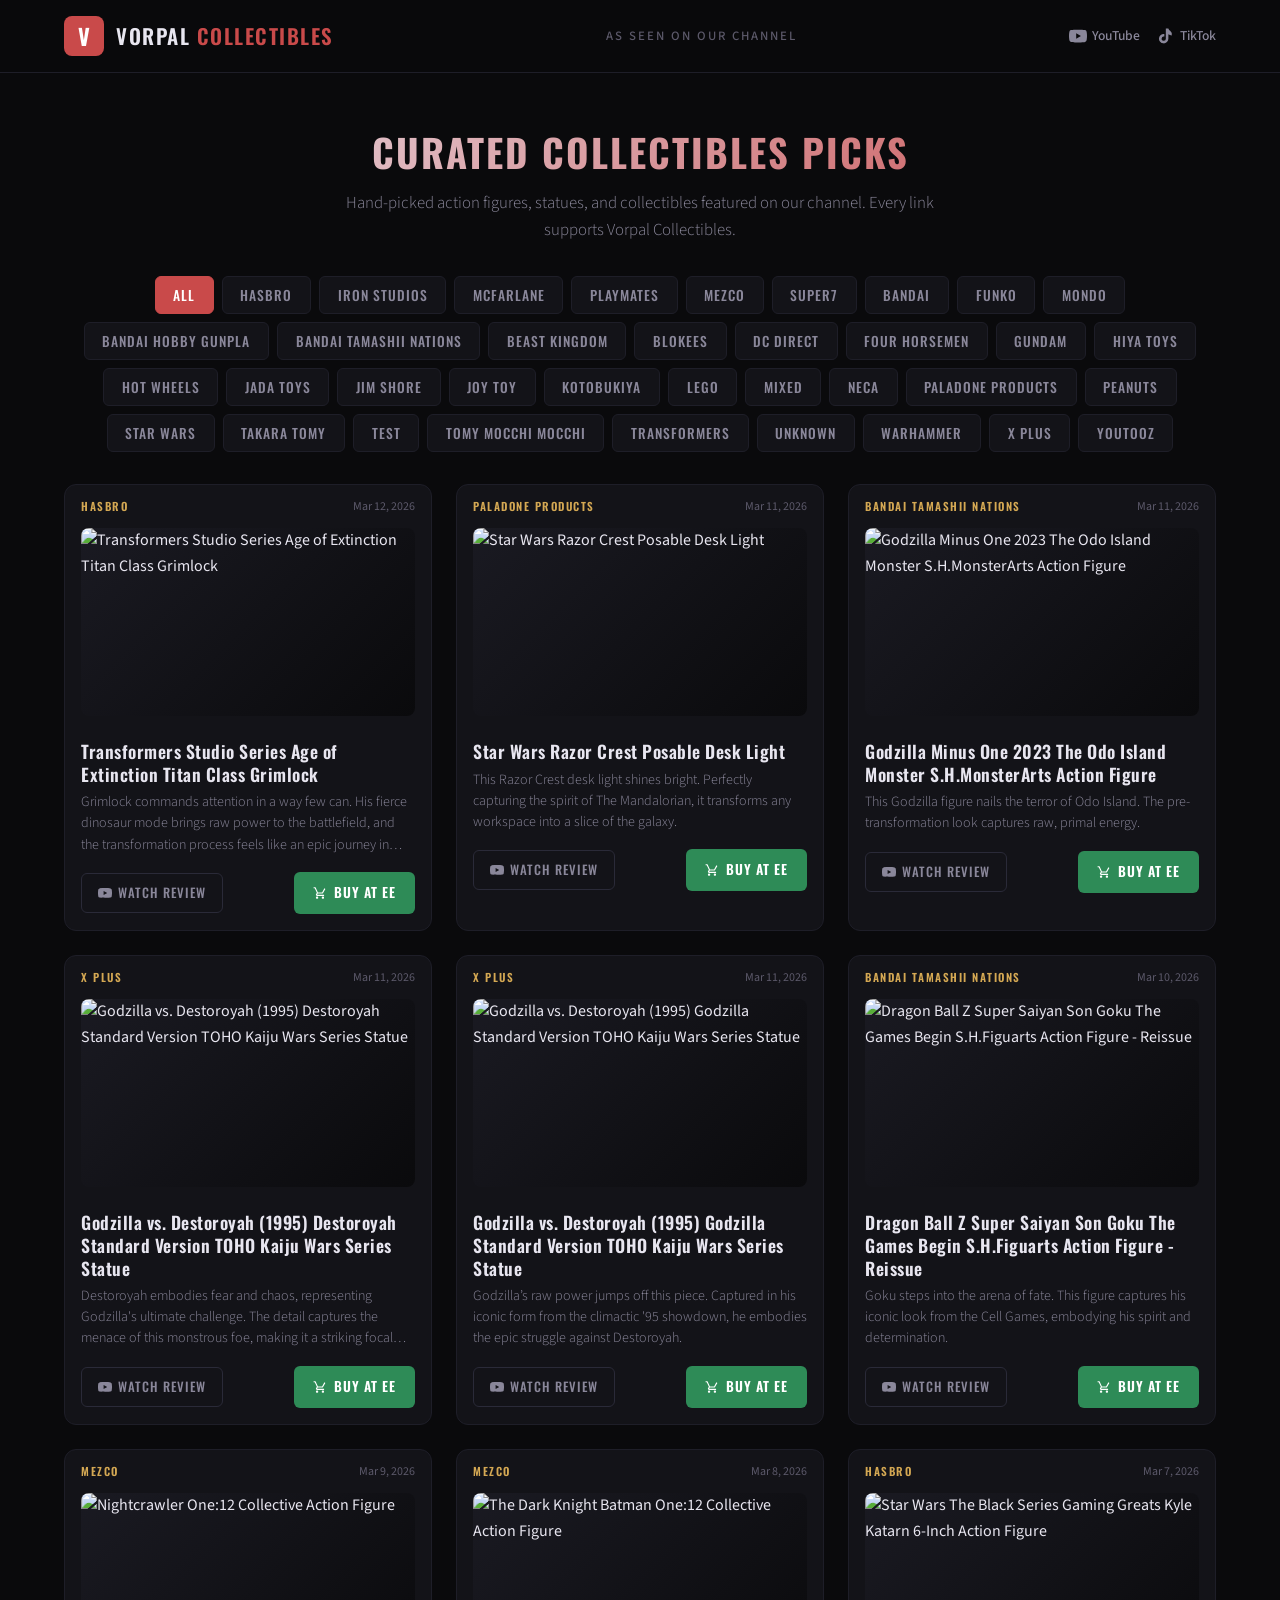
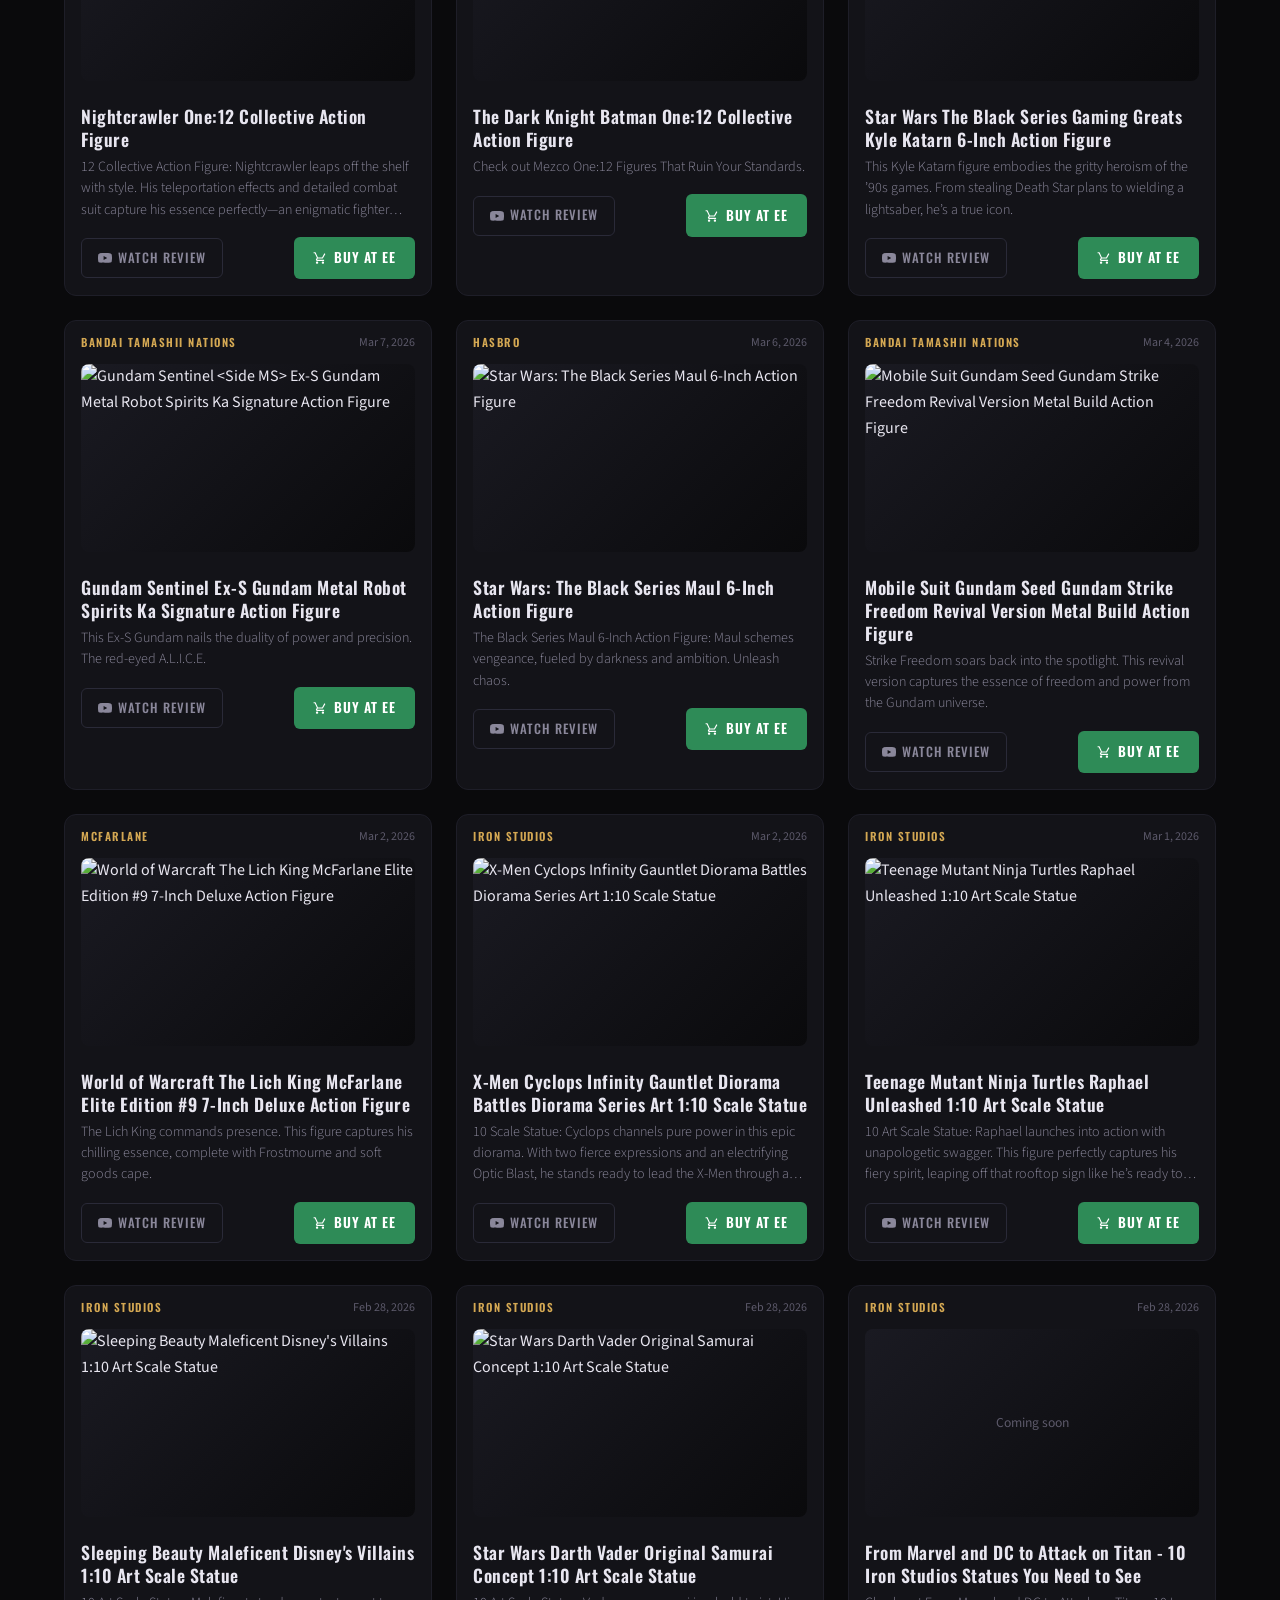
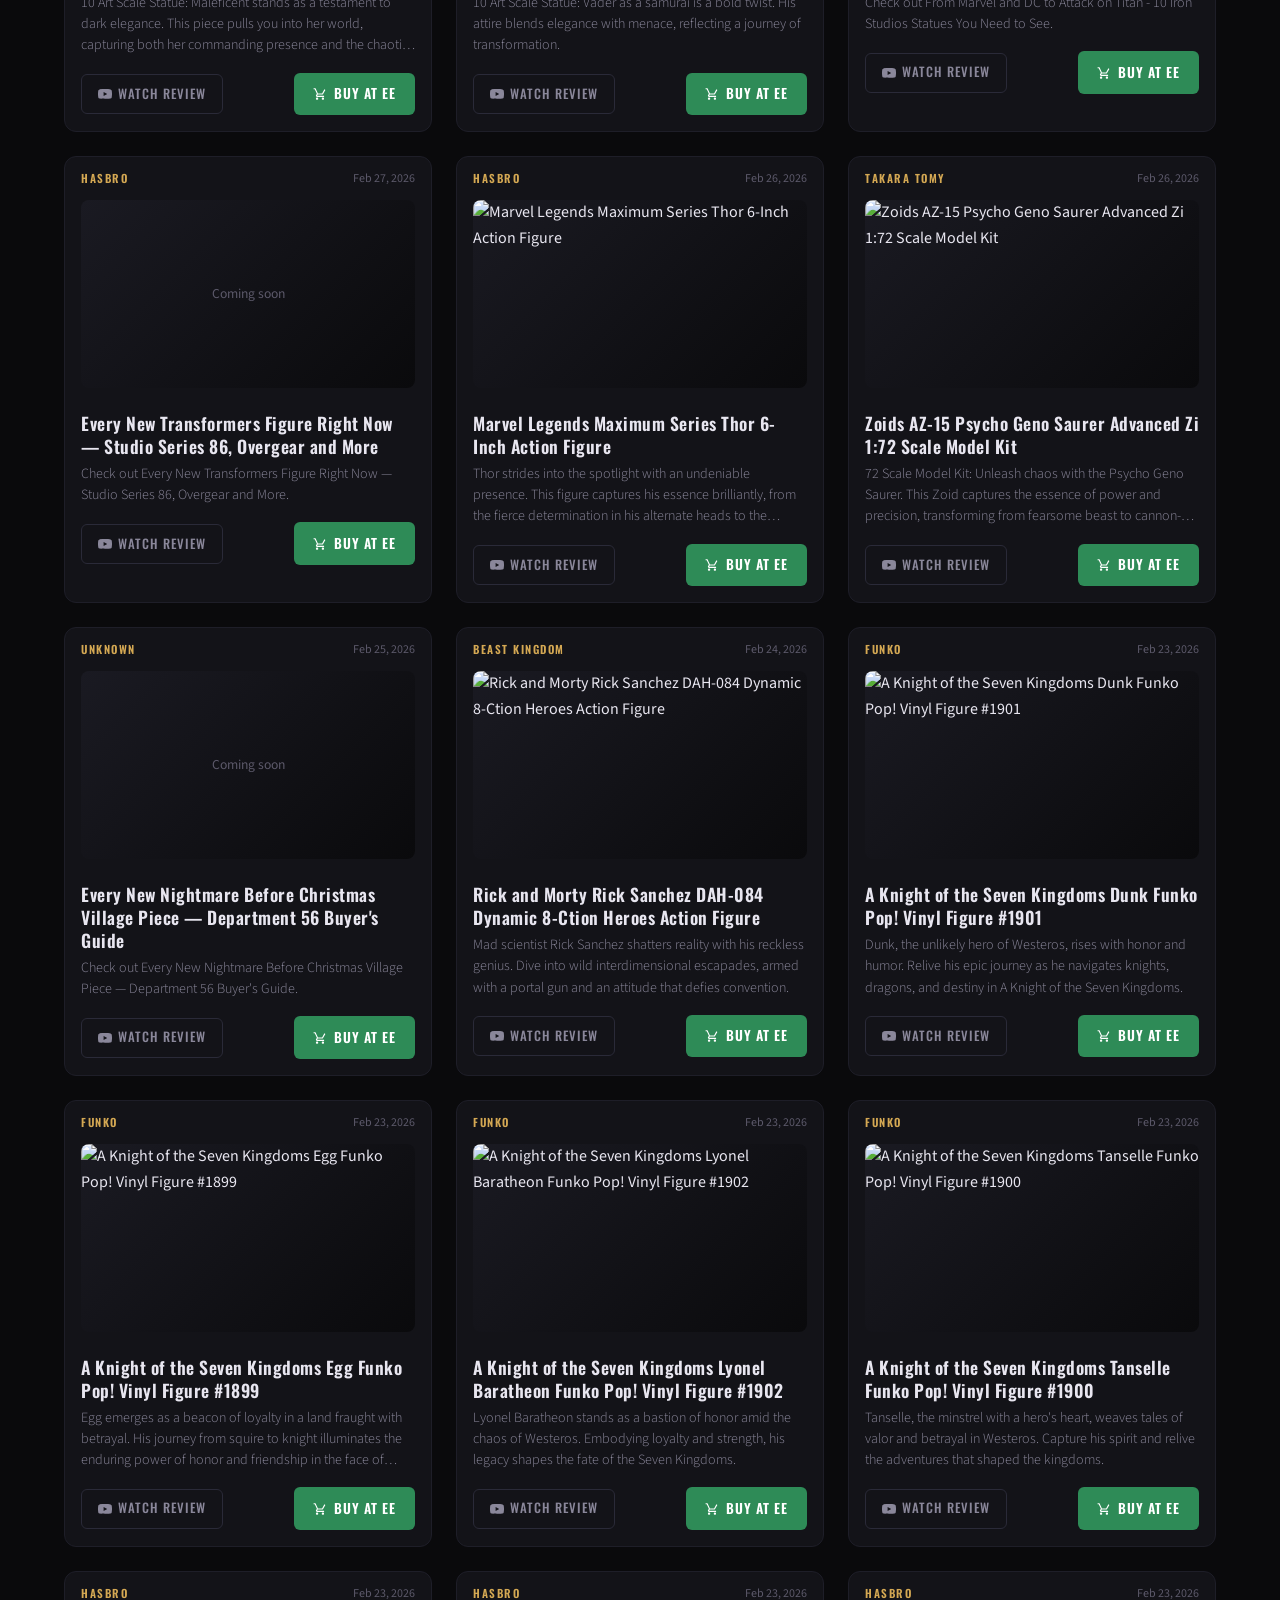
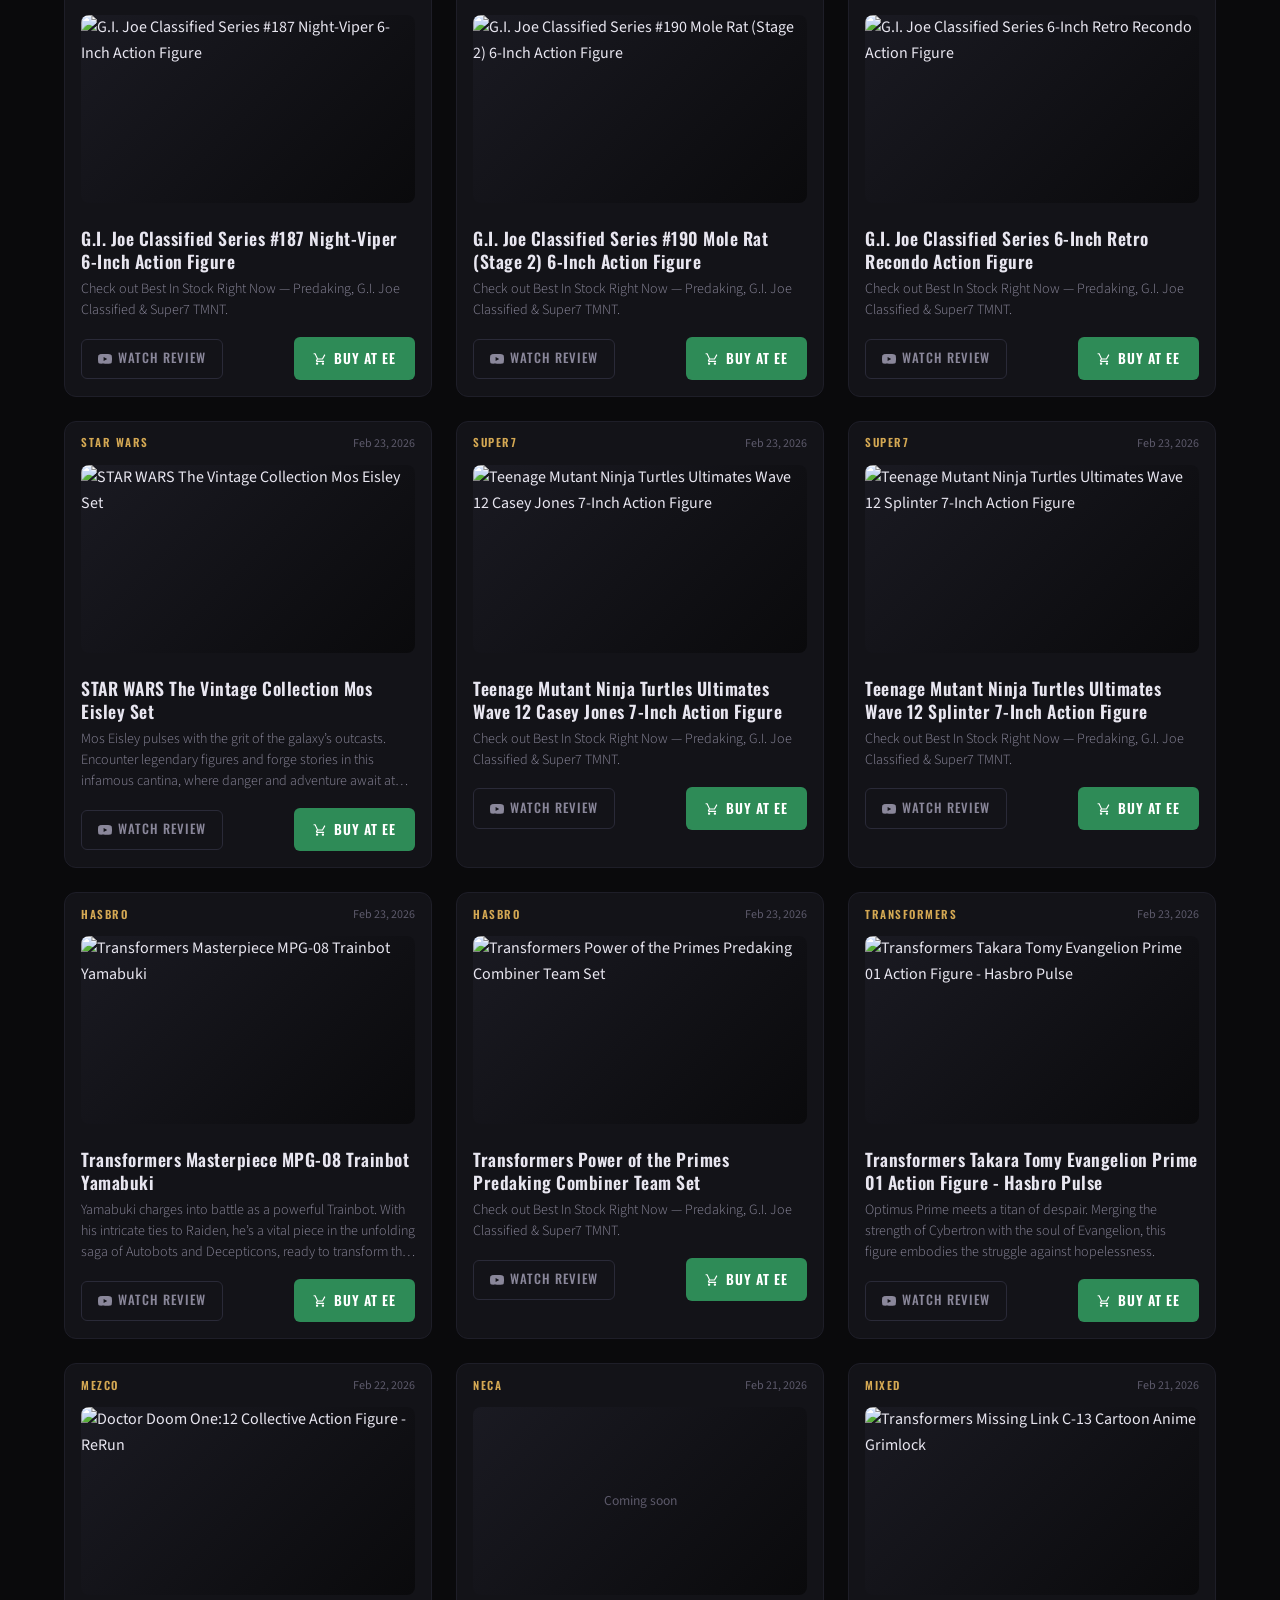
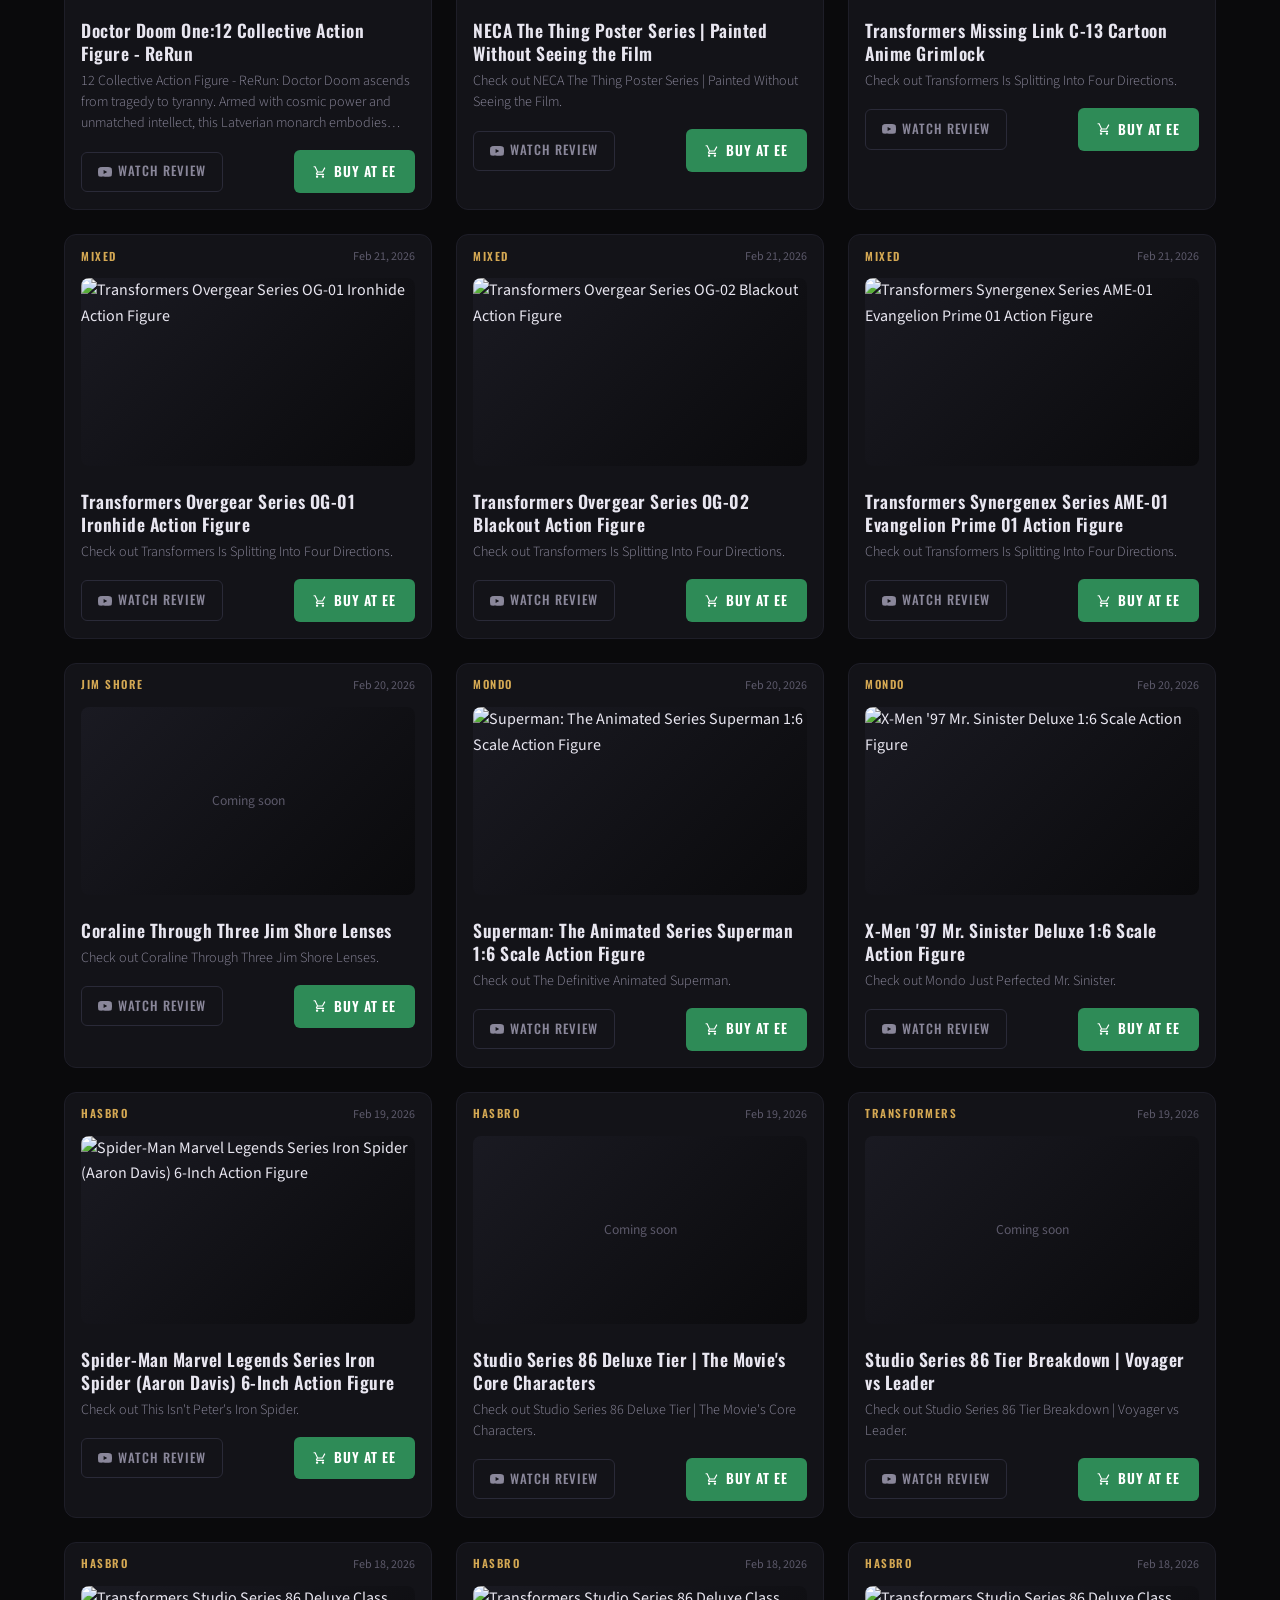
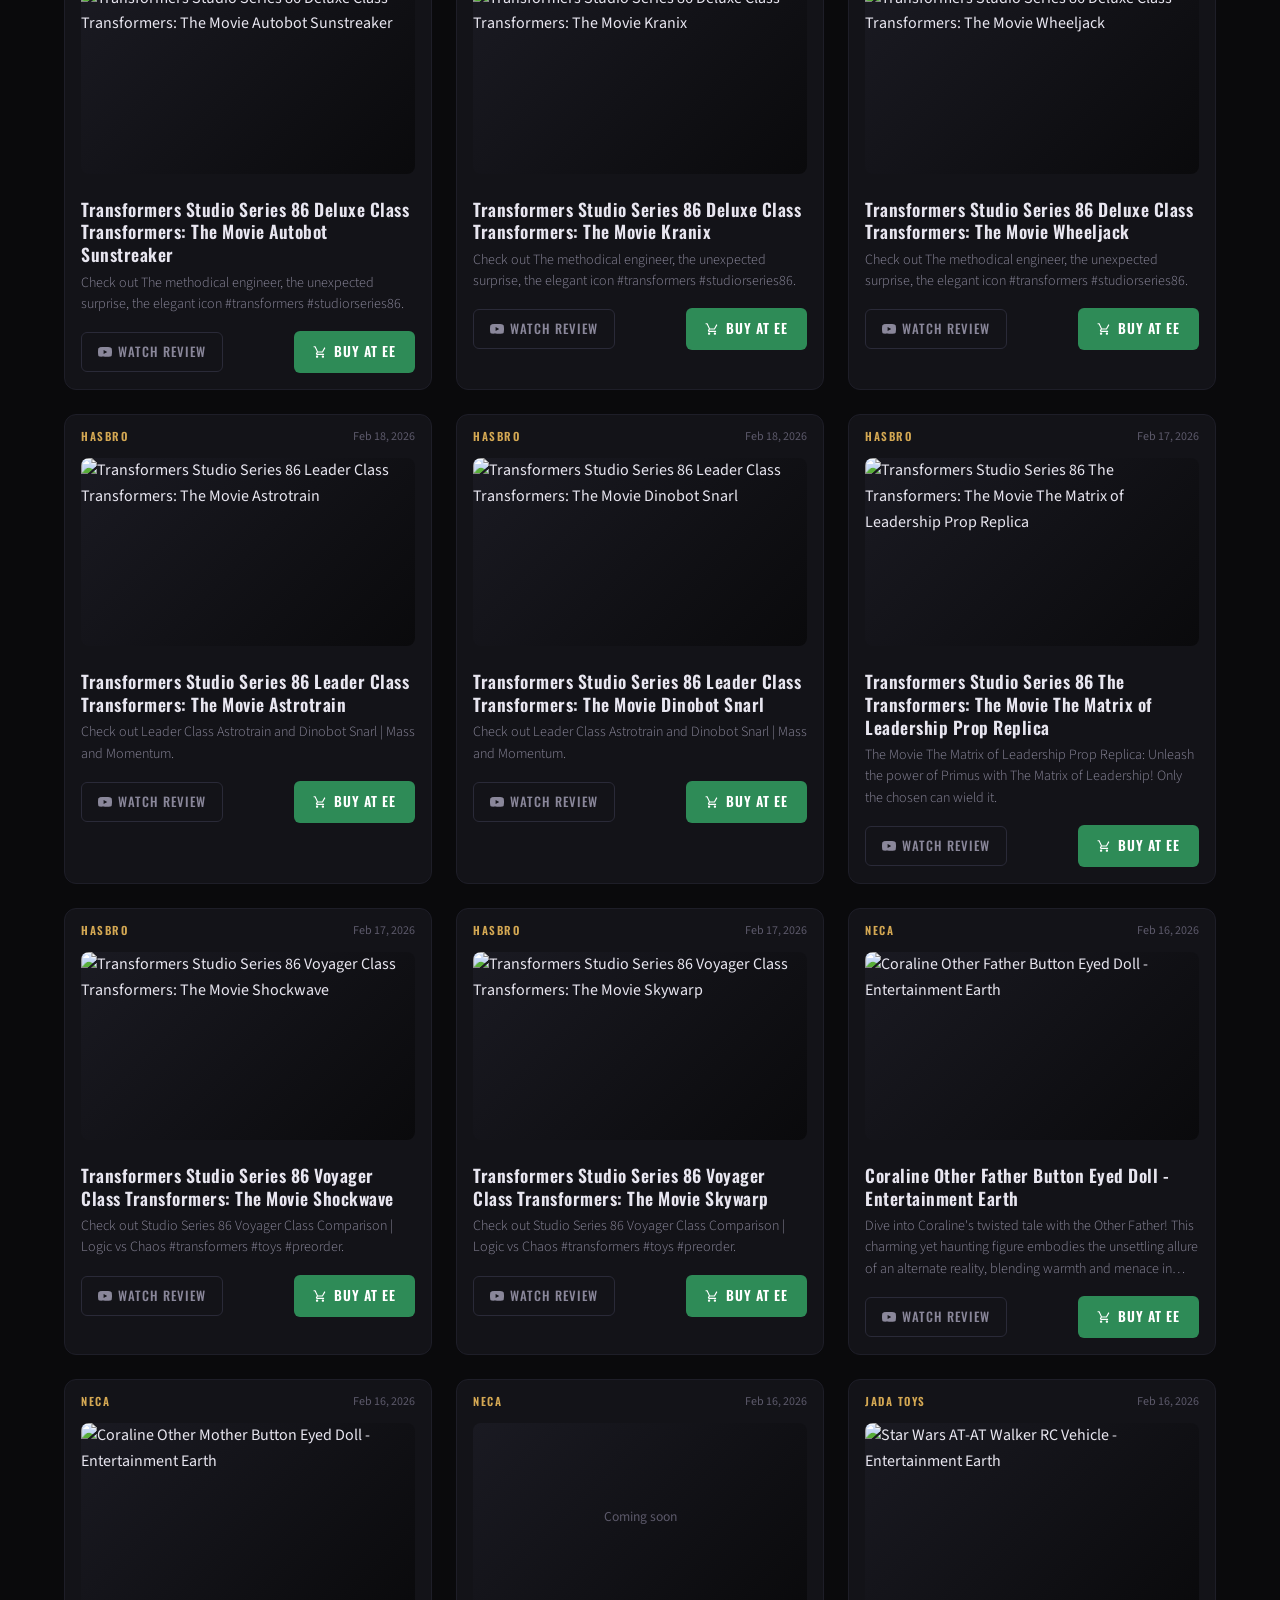
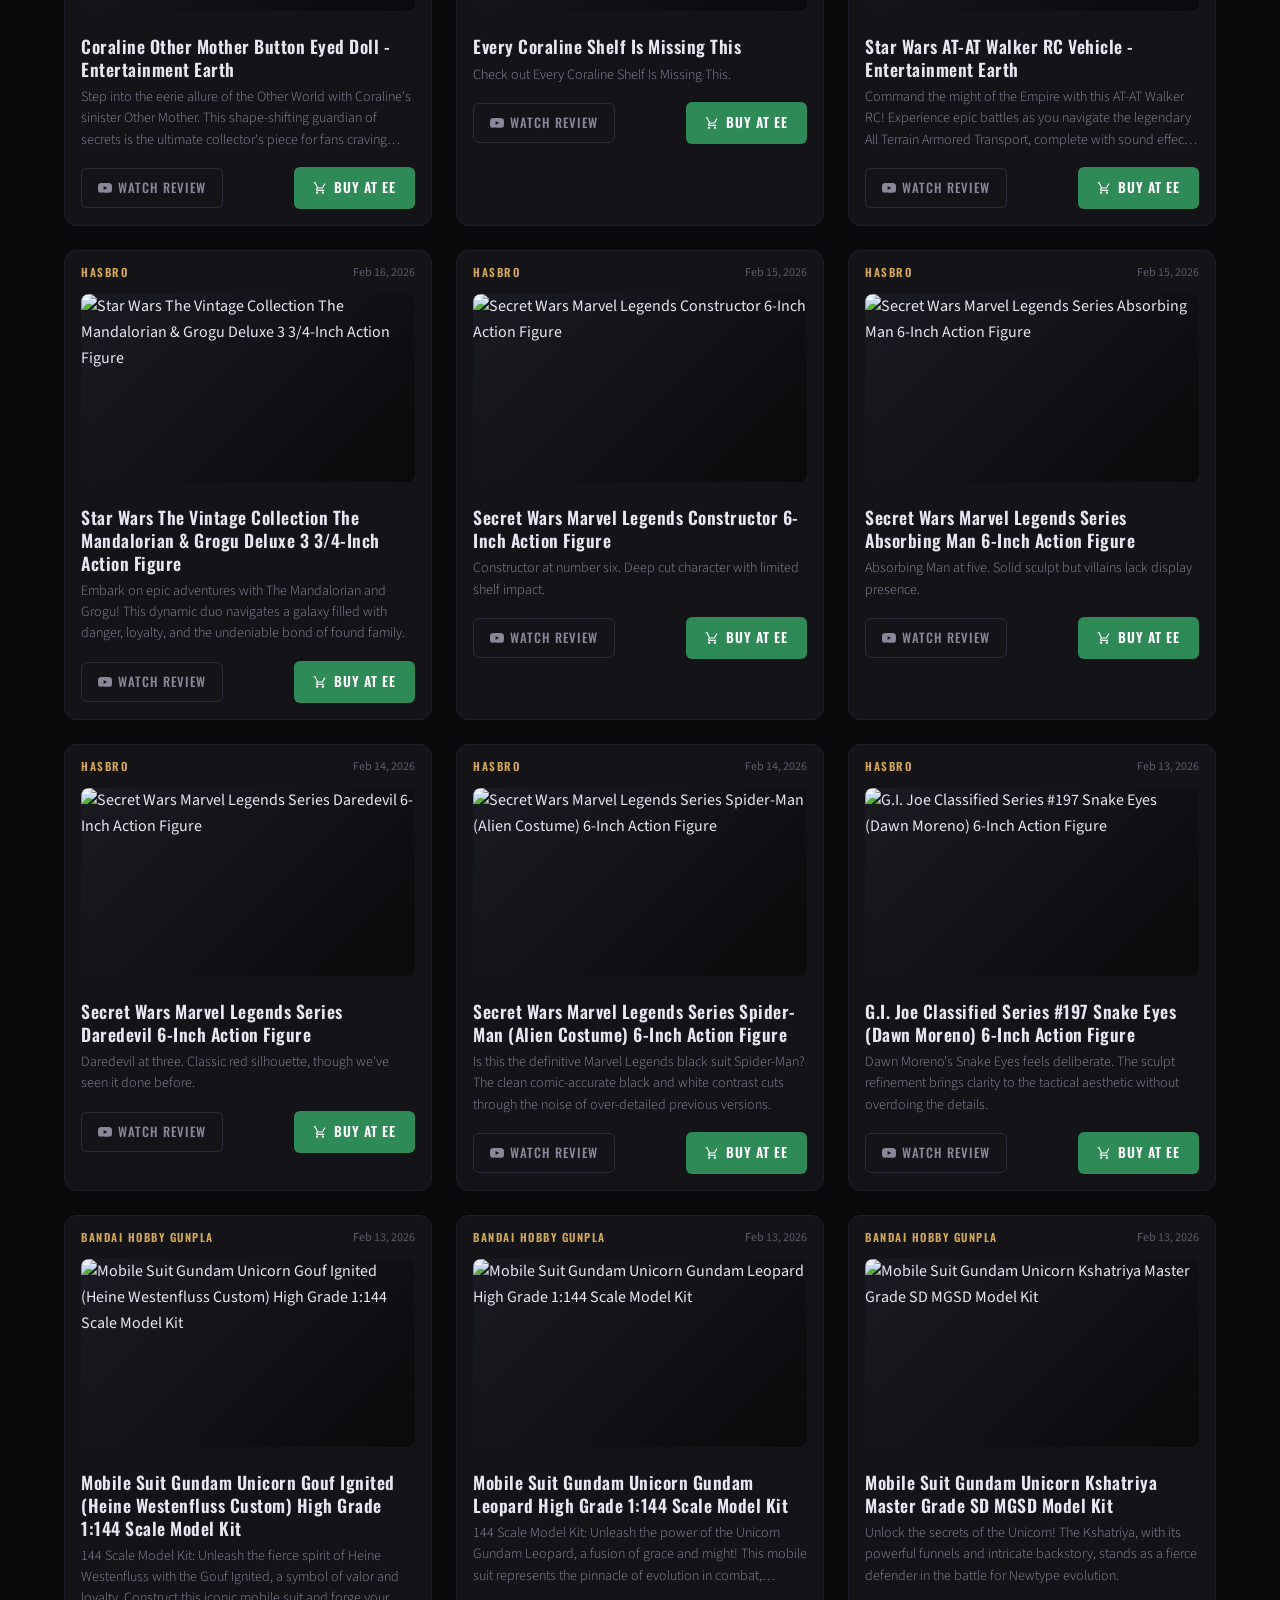
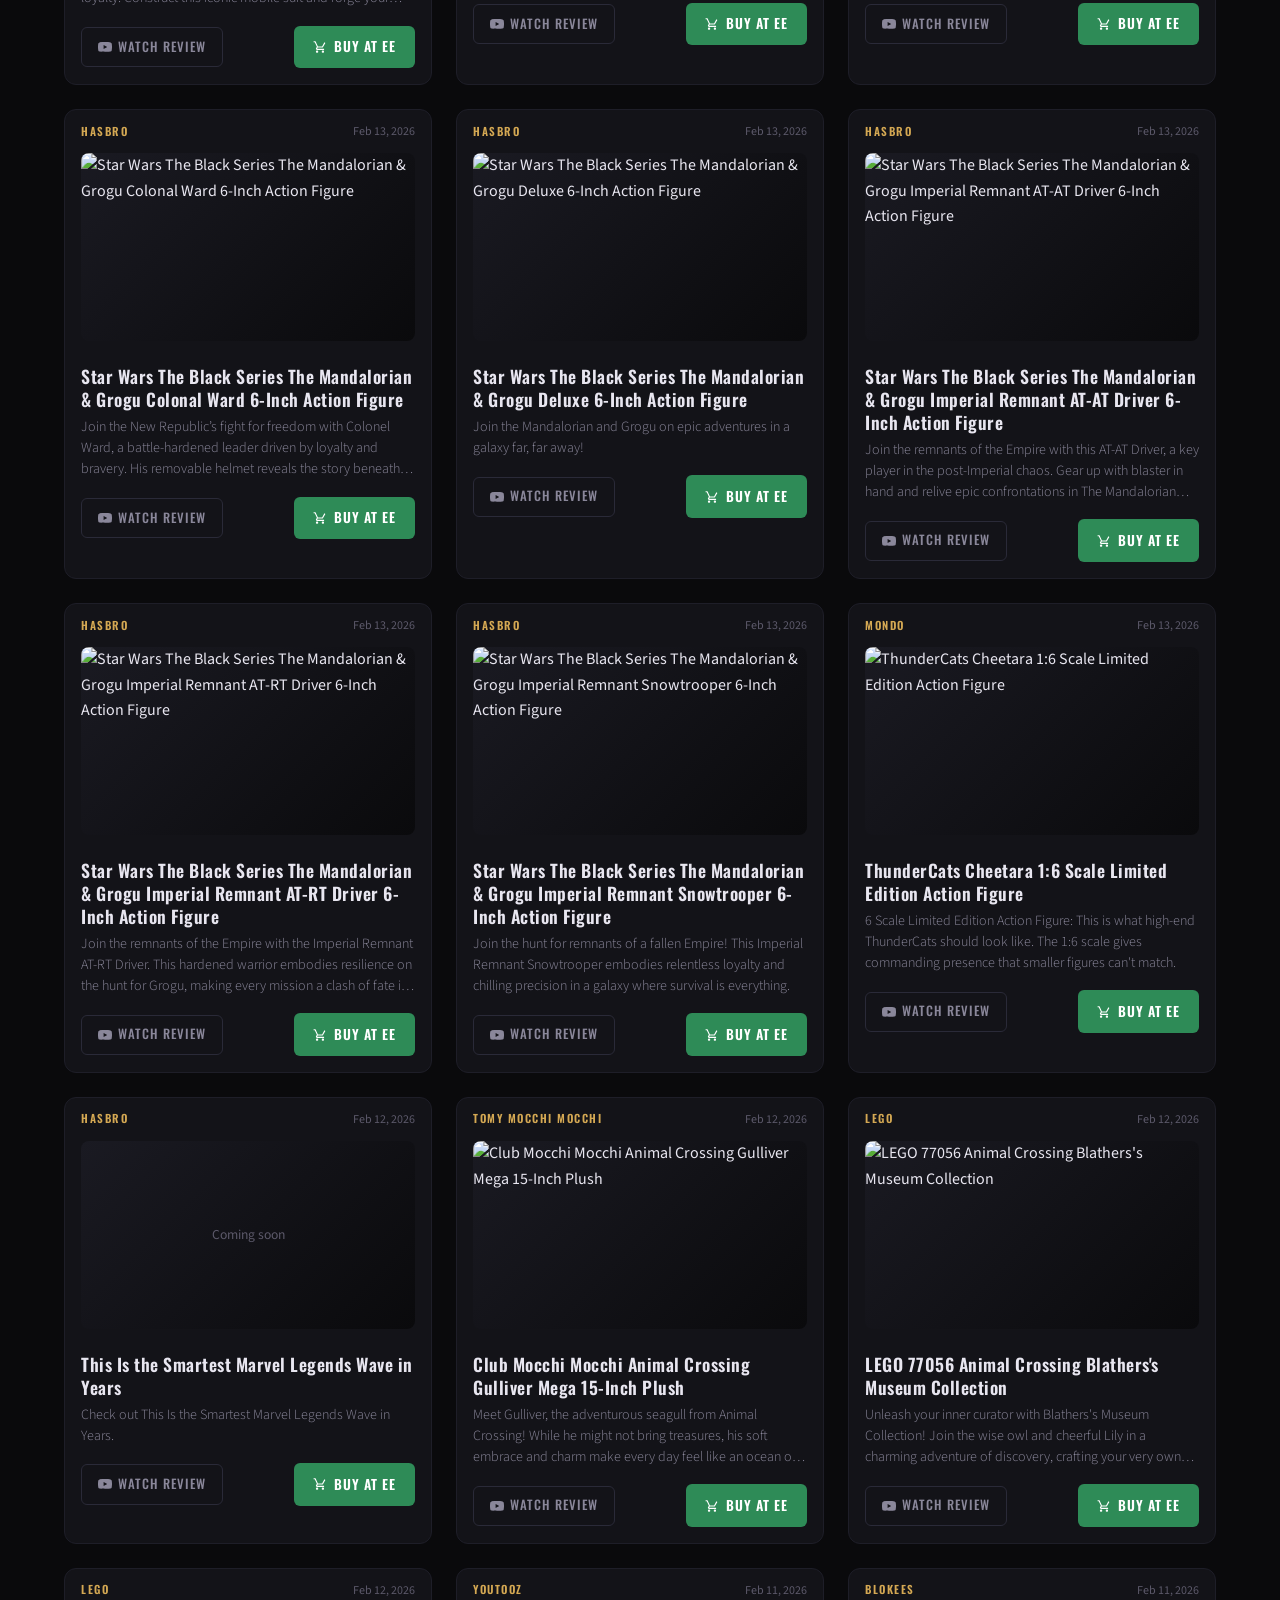
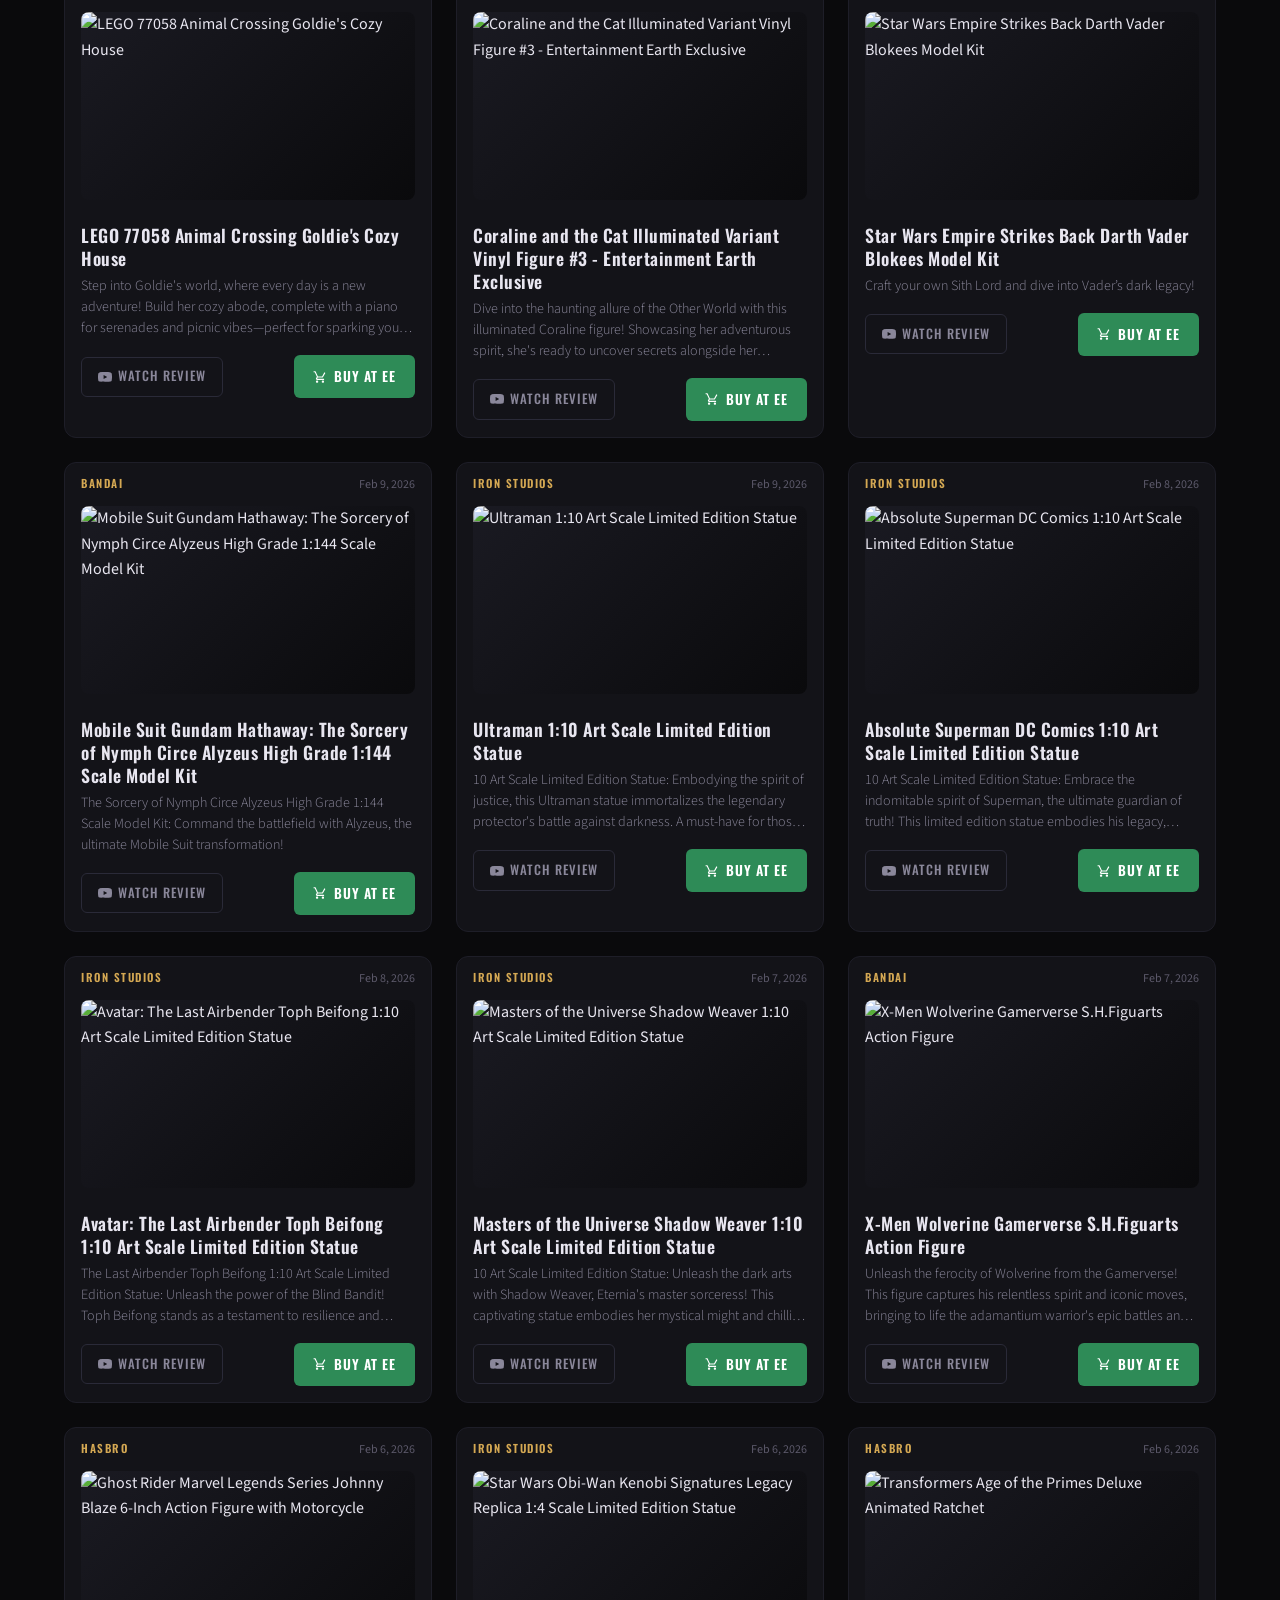
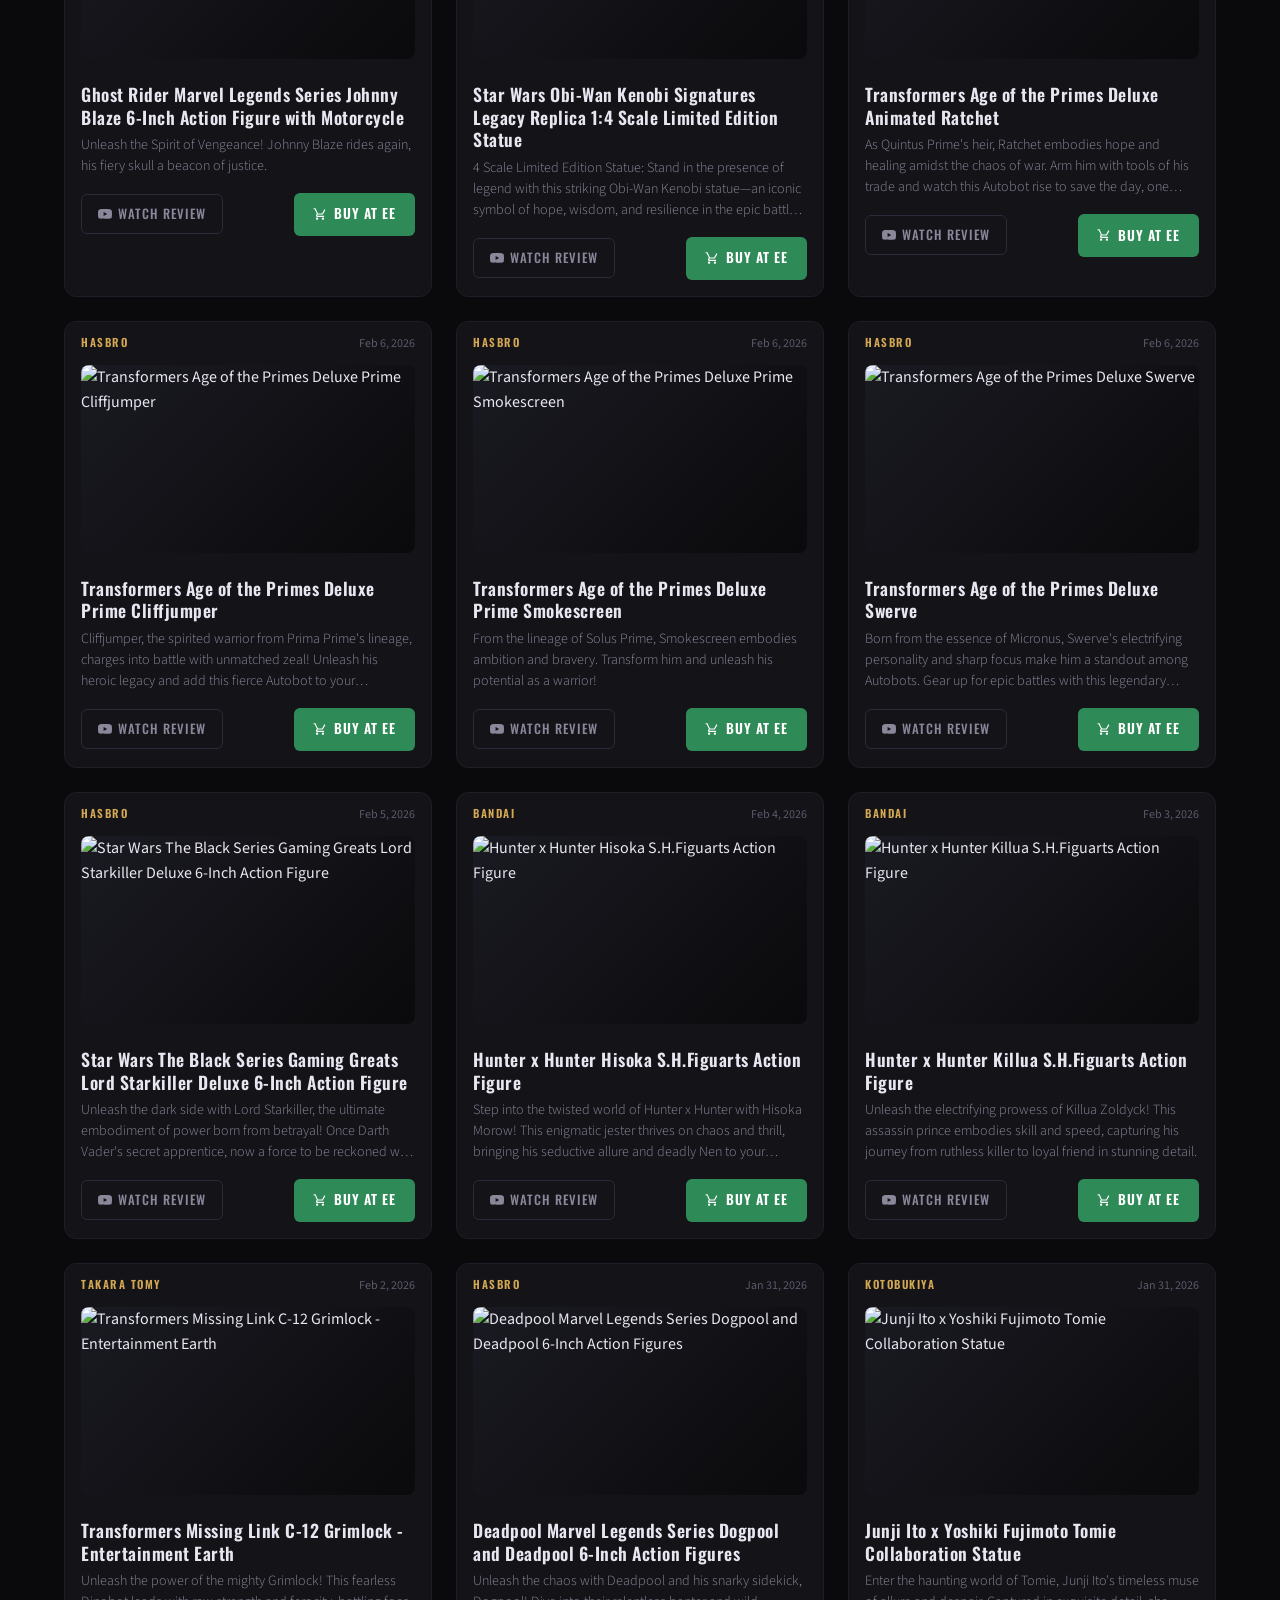
==== commit 1db1d43b: "Add Impact site verification meta tag to build template The tag must be in build.py so it persists w" ====
--- a/shop/index.html
+++ b/shop/index.html
@@ -9,6 +9,7 @@
       gtag('js', new Date());
       gtag('config', 'G-GHHF8WK335');
     </script>
+    <meta name='impact-site-verification' value='f5c4f094-29b6-464e-9c51-4e6538cdb504'>
     <meta charset="UTF-8">
     <meta name="viewport" content="width=device-width, initial-scale=1.0">
     <title>Vorpal Collectibles</title>
@@ -42,6 +43,7 @@
             min-height: 100vh;
         }
 
+        /* === HEADER === */
         .site-header {
             position: sticky;
             top: 0;
@@ -117,6 +119,7 @@
         .social-link:hover { color: var(--accent-vorpal); }
         .social-link svg { width: 18px; height: 18px; fill: currentColor; }
 
+        /* === HERO === */
         .hero {
             max-width: 1200px;
             margin: 0 auto;
@@ -145,6 +148,7 @@
             font-weight: 300;
         }
 
+        /* === FILTERS === */
         .filter-bar {
             max-width: 1200px;
             margin: 0 auto;
@@ -182,6 +186,7 @@
             color: white;
         }
 
+        /* === PRODUCT GRID === */
         .products-grid {
             max-width: 1200px;
             margin: 0 auto;
@@ -191,6 +196,7 @@
             gap: 1.5rem;
         }
 
+        /* === PRODUCT CARD === */
         .product-card {
             background: var(--bg-card);
             border: 1px solid var(--border-subtle);
@@ -241,6 +247,7 @@
             color: var(--text-muted);
         }
 
+        /* === CARD MEDIA (video or image) === */
         .card-media {
             margin: 0.75rem 1rem;
             border-radius: 8px;
@@ -288,6 +295,7 @@
             font-size: 0.85rem;
         }
 
+        /* === CARD BODY === */
         .card-body {
             padding: 0.75rem 1rem 1rem;
         }
@@ -393,6 +401,38 @@
             fill: currentColor;
         }
 
+        .btn-watch {
+            display: inline-flex;
+            align-items: center;
+            gap: 0.4rem;
+            background: var(--bg-card);
+            border: 1px solid var(--border-accent);
+            color: var(--text-secondary);
+            text-decoration: none;
+            font-family: var(--font-display);
+            font-size: 0.8rem;
+            font-weight: 500;
+            letter-spacing: 1px;
+            text-transform: uppercase;
+            padding: 0.55rem 1rem;
+            border-radius: 6px;
+            transition: all 0.2s;
+            white-space: nowrap;
+        }
+
+        .btn-watch:hover {
+            border-color: var(--accent-vorpal);
+            color: var(--text-primary);
+            background: var(--accent-vorpal-glow);
+        }
+
+        .btn-watch svg {
+            width: 14px;
+            height: 14px;
+            fill: currentColor;
+        }
+
+        /* === FOOTER === */
         .site-footer {
             border-top: 1px solid var(--border-subtle);
             padding: 2rem 1.5rem;
@@ -418,6 +458,7 @@
             font-size: 1.1rem;
         }
 
+        /* === RESPONSIVE === */
         @media (max-width: 768px) {
             .header-tagline { display: none; }
             .hero h1 { font-size: 1.7rem; }
@@ -467,22 +508,41 @@
     <div class="filter-bar" id="filterBar">
         <button class="filter-btn active" data-brand="all">All</button>
         <button class="filter-btn" data-brand="hasbro">Hasbro</button>
-        <button class="filter-btn" data-brand="funko">Funko</button>
         <button class="filter-btn" data-brand="iron-studios">Iron Studios</button>
-        <button class="filter-btn" data-brand="mcfarlane">McFarlane</button>
-        <button class="filter-btn" data-brand="four-horsemen">Four Horsemen</button>
+        <button class="filter-btn" data-brand="mcfarlane">Mcfarlane</button>
+        <button class="filter-btn" data-brand="playmates">Playmates</button>
         <button class="filter-btn" data-brand="mezco">Mezco</button>
         <button class="filter-btn" data-brand="super7">Super7</button>
-        <button class="filter-btn" data-brand="playmates">Playmates</button>
+        <button class="filter-btn" data-brand="bandai">Bandai</button>
+        <button class="filter-btn" data-brand="funko">Funko</button>
+        <button class="filter-btn" data-brand="mondo">Mondo</button>
+        <button class="filter-btn" data-brand="bandai-hobby-gunpla">Bandai Hobby Gunpla</button>
         <button class="filter-btn" data-brand="bandai-tamashii-nations">Bandai Tamashii Nations</button>
-        <button class="filter-btn" data-brand="bandai">Bandai</button>
+        <button class="filter-btn" data-brand="beast-kingdom">Beast Kingdom</button>
+        <button class="filter-btn" data-brand="blokees">Blokees</button>
+        <button class="filter-btn" data-brand="dc-direct">Dc Direct</button>
+        <button class="filter-btn" data-brand="four-horsemen">Four Horsemen</button>
+        <button class="filter-btn" data-brand="gundam">Gundam</button>
+        <button class="filter-btn" data-brand="hiya-toys">Hiya Toys</button>
+        <button class="filter-btn" data-brand="hot-wheels">Hot Wheels</button>
+        <button class="filter-btn" data-brand="jada-toys">Jada Toys</button>
+        <button class="filter-btn" data-brand="jim-shore">Jim Shore</button>
+        <button class="filter-btn" data-brand="joy-toy">Joy Toy</button>
+        <button class="filter-btn" data-brand="kotobukiya">Kotobukiya</button>
+        <button class="filter-btn" data-brand="lego">Lego</button>
+        <button class="filter-btn" data-brand="mixed">Mixed</button>
+        <button class="filter-btn" data-brand="neca">Neca</button>
+        <button class="filter-btn" data-brand="paladone-products">Paladone Products</button>
+        <button class="filter-btn" data-brand="peanuts">Peanuts</button>
+        <button class="filter-btn" data-brand="star-wars">Star Wars</button>
+        <button class="filter-btn" data-brand="takara-tomy">Takara Tomy</button>
+        <button class="filter-btn" data-brand="test">Test</button>
+        <button class="filter-btn" data-brand="tomy-mocchi-mocchi">Tomy Mocchi Mocchi</button>
+        <button class="filter-btn" data-brand="transformers">Transformers</button>
+        <button class="filter-btn" data-brand="unknown">Unknown</button>
         <button class="filter-btn" data-brand="warhammer">Warhammer</button>
-        <button class="filter-btn" data-brand="transformers">Transformers</button>
-        <button class="filter-btn" data-brand="neca">NECA</button>
-        <button class="filter-btn" data-brand="joy-toy">Joy Toy</button>
-        <button class="filter-btn" data-brand="bandai-hobby-gunpla">Bandai Hobby Gunpla</button>
-        <button class="filter-btn" data-brand="mondo">Mondo</button>
-        <button class="filter-btn" data-brand="mixed">Mixed</button>
+        <button class="filter-btn" data-brand="x-plus">X Plus</button>
+        <button class="filter-btn" data-brand="youtooz">Youtooz</button>
     </div>
 
     <!-- PRODUCTS -->
@@ -497,253 +557,11 @@
     </footer>
 
     <script>
-    const products = [
-        { id: "a-knight-of-the-seven-kingdoms-dunk-funko-pop-vinyl-figure-1901", title: "A Knight of the Seven Kingdoms Dunk Funko Pop! Vinyl Figure #1901", brand: "funko", description: "Dunk, the unlikely hero of Westeros, rises with honor and humor. Relive his epic journey as he navigates knights, dragons, and destiny in A Knight of the Seven Kingdoms.", price: "", preorder: false, eta: "", affiliate_url: "https://ee.toys/JYACV1", video_id: "JQrHY-r7pKQ", video_type: "short", image_url: "https://media.entertainmentearth.com/assets/images/b48e778559614d36b7a14f3ae1b029fexl.jpg", date_added: "2026-03-09", date_published: "2026-02-23", date_uploaded: "2026-02-23", status: "active" },
-        { id: "a-knight-of-the-seven-kingdoms-egg-funko-pop-vinyl-figure-1899", title: "A Knight of the Seven Kingdoms Egg Funko Pop! Vinyl Figure #1899", brand: "funko", description: "Egg emerges as a beacon of loyalty in a land fraught with betrayal. His journey from squire to knight illuminates the enduring power of honor and friendship in the face of darkness.", price: "", preorder: false, eta: "", affiliate_url: "https://ee.toys/JYACV1", video_id: "JQrHY-r7pKQ", video_type: "short", image_url: "https://media.entertainmentearth.com/assets/images/ca60e04025d64744a3e9f0e5b8bbada3xl.jpg", date_added: "2026-03-09", date_published: "2026-02-23", date_uploaded: "2026-02-23", status: "active" },
-        { id: "a-knight-of-the-seven-kingdoms-lyonel-baratheon-funko-pop-vinyl-figure-1902", title: "A Knight of the Seven Kingdoms Lyonel Baratheon Funko Pop! Vinyl Figure #1902", brand: "funko", description: "Lyonel Baratheon stands as a bastion of honor amid the chaos of Westeros. Embodying loyalty and strength, his legacy shapes the fate of the Seven Kingdoms.", price: "", preorder: false, eta: "", affiliate_url: "https://ee.toys/JYACV1", video_id: "JQrHY-r7pKQ", video_type: "short", image_url: "https://media.entertainmentearth.com/assets/images/c5558226425946658d614e30482f6d11xl.jpg", date_added: "2026-03-09", date_published: "2026-02-23", date_uploaded: "2026-02-23", status: "active" },
-        { id: "a-knight-of-the-seven-kingdoms-tanselle-funko-pop-vinyl-figure-1900", title: "A Knight of the Seven Kingdoms Tanselle Funko Pop! Vinyl Figure #1900", brand: "funko", description: "Tanselle, the minstrel with a hero's heart, weaves tales of valor and betrayal in Westeros. Capture his spirit and relive the adventures that shaped the kingdoms.", price: "", preorder: false, eta: "", affiliate_url: "https://ee.toys/JYACV1", video_id: "JQrHY-r7pKQ", video_type: "short", image_url: "https://media.entertainmentearth.com/assets/images/186f3a2d21c1445199946e028d76ca71xl.jpg", date_added: "2026-03-09", date_published: "2026-02-23", date_uploaded: "2026-02-23", status: "active" },
-        { id: "absolute-superman-dc-comics-110-art-scale-limited-edition-statue", title: "Absolute Superman DC Comics 1:10 Art Scale Limited Edition Statue", brand: "iron-studios", description: "10 Art Scale Limited Edition Statue: Embrace the indomitable spirit of Superman, the ultimate guardian of truth! This limited edition statue embodies his legacy, showcasing the fearless protector ready to inspire hope in any collection", price: "", preorder: false, eta: "", affiliate_url: "https://ee.toys/JYACV1", video_id: "IACUJReVWzw", video_type: "short", image_url: "https://media.entertainmentearth.com/assets/images/bc0c1badd92744e890be29f9e405eb6bxl.jpg", date_added: "2026-03-09", date_published: "2026-02-08", date_uploaded: "2026-02-08", status: "active" },
-        { id: "adorable-animal-crossing-plushies-tom-nook-isabelle-and-more-animalcrossing-nint", title: "Adorable Animal Crossing Plushies: Tom Nook, Isabelle, and More! #animalcrossing #nintendoswitch", brand: "unknown", description: "Check out Adorable Animal Crossing Plushies: Tom Nook, Isabelle, and More! #animalcrossing #nintendoswitch.", price: "", preorder: false, eta: "", affiliate_url: "https://ee.toys/JYACV1", video_id: "6Y1nVNwI-6E", video_type: "short", image_url: "", date_added: "2026-03-09", date_published: "2024-08-19", date_uploaded: "2024-08-19", status: "active" },
-        { id: "are-comic-book-cover-variants-worth-it-you-tell-me", title: "Are Comic Book Cover Variants Worth It? You Tell Me!", brand: "unknown", description: "Check out Are Comic Book Cover Variants Worth It? You Tell Me!.", price: "", preorder: false, eta: "", affiliate_url: "https://ee.toys/JYACV1", video_id: "U-X3jCs_UYc", video_type: "short", image_url: "", date_added: "2026-03-09", date_published: "2022-10-26", date_uploaded: "2022-10-26", status: "active" },
-        { id: "avatar-the-last-airbender-toph-beifong-110-art-scale-limited-edition-statue", title: "Avatar: The Last Airbender Toph Beifong 1:10 Art Scale Limited Edition Statue", brand: "iron-studios", description: "The Last Airbender Toph Beifong 1:10 Art Scale Limited Edition Statue: Unleash the power of the Blind Bandit! Toph Beifong stands as a testament to resilience and strength, showcasing her unmatched earthbending prowess and indomitable spirit in every detail", price: "", preorder: false, eta: "", affiliate_url: "https://ee.toys/JYACV1", video_id: "VjGqY2YvGcM", video_type: "short", image_url: "https://media.entertainmentearth.com/assets/images/3c5fdb0402904f80843dd931398998eexl.jpg", date_added: "2026-03-09", date_published: "2026-02-08", date_uploaded: "2026-02-08", status: "active" },
-        { id: "batman-wants-answers-who-would-win-in-a-fight-between-batman-and-the-teenage-mut", title: "Batman Wants Answers - Who Would Win In A Fight Between Batman and the Teenage Mutant Ninja Turtles?", brand: "playmates", description: "Check out Batman Wants Answers - Who Would Win In A Fight Between Batman and the Teenage Mutant Ninja Turtles?.", price: "", preorder: false, eta: "", affiliate_url: "https://ee.toys/JYACV1", video_id: "9SgzFsquHPs", video_type: "short", image_url: "", date_added: "2026-03-09", date_published: "2023-02-04", date_uploaded: "2023-02-04", status: "active" },
-        { id: "batman-year-one-one12-collective-action-figure", title: "Batman: Year One One:12 Collective Action Figure", brand: "mezco", description: "Year One One:12 Collective Action Figure: Step into the shadows of Gotham with Batman: Year One, where Bruce Wayne transforms into a relentless force of justice. Experience the birth of a legend as he confronts crime and corruption head-on", price: "", preorder: false, eta: "", affiliate_url: "https://ee.toys/JYACV1", video_id: "0NO6TSlGdaA", video_type: "short", image_url: "https://media.entertainmentearth.com/assets/images/ab7e7e03eeed43dfaf8d8ce15fcd63a1xl.jpg", date_added: "2026-03-09", date_published: "2026-01-08", date_uploaded: "2026-01-07", status: "active" },
-        { id: "bleach-rukia-kuchiki-and-yoruichi-shihoin-statues-highly-detailed-anime-figures", title: "Bleach Rukia Kuchiki and Yoruichi Shihoin Statues | Highly Detailed Anime Figures #shorts", brand: "unknown", description: "Check out Bleach Rukia Kuchiki and Yoruichi Shihoin Statues | Highly Detailed Anime Figures #shorts.", price: "", preorder: false, eta: "", affiliate_url: "https://ee.toys/JYACV1", video_id: "JP4K1VNl_Is", video_type: "short", image_url: "", date_added: "2026-03-09", date_published: "2023-03-08", date_uploaded: "2023-03-08", status: "active" },
-        { id: "bring-the-court-of-the-dead-to-life-with-these-action-figures-from-the-celestial", title: "Bring the Court of the Dead to Life with these Action Figures from the Celestial Realms! #shorts", brand: "unknown", description: "Check out Bring the Court of the Dead to Life with these Action Figures from the Celestial Realms! #shorts.", price: "", preorder: false, eta: "", affiliate_url: "https://ee.toys/JYACV1", video_id: "nFXE7A6WtpY", video_type: "short", image_url: "", date_added: "2026-03-09", date_published: "2023-01-25", date_uploaded: "2023-01-25", status: "active" },
-        { id: "can-you-collect-all-these-transformers-new-age-of-primes-are-too-hot-to-pass-on", title: "Can You Collect All These Transformers? New Age of Primes are Too Hot to Pass On! #transformers", brand: "hasbro", description: "Check out Can You Collect All These Transformers? New Age of Primes are Too Hot to Pass On! #transformers.", price: "", preorder: false, eta: "", affiliate_url: "https://ee.toys/JYACV1", video_id: "RzUNaJzmTZ4", video_type: "long", image_url: "", date_added: "2026-03-09", date_published: "2025-10-28", date_uploaded: "2025-10-28", status: "active" },
-        { id: "catch-this-transformed-diceling-owlbear-in-action-shorts-dnd", title: "Catch this Transformed Diceling Owlbear in Action! #shorts #dnd", brand: "unknown", description: "Check out Catch this Transformed Diceling Owlbear in Action! #shorts #dnd.", price: "", preorder: false, eta: "", affiliate_url: "https://ee.toys/JYACV1", video_id: "JNGgNZRl4vY", video_type: "short", image_url: "", date_added: "2026-03-09", date_published: "2023-01-31", date_uploaded: "2023-01-31", status: "active" },
-        { id: "charlie-brown-and-the-kite-eating-tree-reaction-figure-charliebrown-peanuts-acti", title: "Charlie Brown and the Kite Eating Tree ReAction Figure! #charliebrown #peanuts #actionfigures", brand: "unknown", description: "Check out Charlie Brown and the Kite Eating Tree ReAction Figure! #charliebrown #peanuts #actionfigures.", price: "", preorder: false, eta: "", affiliate_url: "https://ee.toys/JYACV1", video_id: "JQS6vkbDLsY", video_type: "short", image_url: "", date_added: "2026-03-09", date_published: "2025-10-13", date_uploaded: "2025-10-13", status: "active" },
-        { id: "club-mocchi-mocchi-animal-crossing-gulliver-mega-15-inch-plush", title: "Club Mocchi Mocchi Animal Crossing Gulliver Mega 15-Inch Plush", brand: "tomy-mocchi-mocchi", description: "Meet Gulliver, the adventurous seagull from Animal Crossing! While he might not bring treasures, his soft embrace and charm make every day feel like an ocean of possibilities.", price: "", preorder: false, eta: "", affiliate_url: "https://ee.toys/JYACV1", video_id: "IrlWLHFvSZs", video_type: "short", image_url: "https://media.entertainmentearth.com/assets/images/808a4b05da9c45f8b2ab7d4a58ae307axl.jpg", date_added: "2026-03-09", date_published: "2026-02-12", date_uploaded: "2026-02-11", status: "active" },
-        { id: "coraline-other-father-button-eyed-doll-entertainment-earth", title: "Coraline Other Father Button Eyed Doll - Entertainment Earth", brand: "neca", description: "Dive into Coraline's twisted tale with the Other Father! This charming yet haunting figure embodies the unsettling allure of an alternate reality, blending warmth and menace in every glance.", price: "", preorder: false, eta: "", affiliate_url: "https://ee.toys/JYACV1", video_id: "-TcEVfoW4uo", video_type: "short", image_url: "https://media.entertainmentearth.com/assets/images/b4f33732207c4bcabebab88e22e1012dxl.jpg", date_added: "2026-03-09", date_published: "2026-02-16", date_uploaded: "2026-02-20", status: "active" },
-        { id: "coraline-other-mother-button-eyed-doll-entertainment-earth", title: "Coraline Other Mother Button Eyed Doll - Entertainment Earth", brand: "neca", description: "Step into the eerie allure of the Other World with Coraline's sinister Other Mother. This shape-shifting guardian of secrets is the ultimate collector's piece for fans craving dark nostalgia.", price: "", preorder: false, eta: "", affiliate_url: "https://ee.toys/JYACV1", video_id: "-TcEVfoW4uo", video_type: "short", image_url: "https://media.entertainmentearth.com/assets/images/492c76a75abe48a1a0fc2432d963af02xl.jpg", date_added: "2026-03-09", date_published: "2026-02-16", date_uploaded: "2026-02-20", status: "active" },
-        { id: "coraline-through-three-jim-shore-lenses", title: "Coraline Through Three Jim Shore Lenses", brand: "jim-shore", description: "Check out Coraline Through Three Jim Shore Lenses.", price: "", preorder: false, eta: "", affiliate_url: "https://ee.toys/JYACV1", video_id: "Ez0Oa2BMll4", video_type: "short", image_url: "", date_added: "2026-03-09", date_published: "2026-02-20", date_uploaded: "2026-02-20", status: "active" },
-        { id: "coraline-and-the-cat-illuminated-variant-vinyl-figure-3-entertainment-earth-excl", title: "Coraline and the Cat Illuminated Variant Vinyl Figure #3 - Entertainment Earth Exclusive", brand: "youtooz", description: "Dive into the haunting allure of the Other World with this illuminated Coraline figure! Showcasing her adventurous spirit, she's ready to uncover secrets alongside her enigmatic feline companion", price: "", preorder: false, eta: "", affiliate_url: "https://ee.toys/JYACV1", video_id: "yia6Si1gu7g", video_type: "short", image_url: "https://media.entertainmentearth.com/assets/images/9d97feea5edf457eaaa189fa2a37e3a5xl.jpg", date_added: "2026-03-09", date_published: "2026-02-11", date_uploaded: "2026-02-11", status: "active" },
-        { id: "dd-honor-among-thieves-dicelings-collectibles-from-hasbro-just-announced-convert", title: "D&D Honor Among Thieves Dicelings Collectibles from Hasbro JUST ANNOUNCED - Converting D20 Dice", brand: "hasbro", description: "Check out D&D Honor Among Thieves Dicelings Collectibles from Hasbro JUST ANNOUNCED - Converting D20 Dice.", price: "", preorder: false, eta: "", affiliate_url: "https://ee.toys/JYACV1", video_id: "CDUKXmHrn6I", video_type: "short", image_url: "", date_added: "2026-03-09", date_published: "2022-10-28", date_uploaded: "2022-10-28", status: "active" },
-        { id: "dd-honor-among-thieves-dicelings-wave-2-collectibles-just-announced-converting-d", title: "D&D Honor Among Thieves Dicelings Wave 2 Collectibles JUST ANNOUNCED - Converting D20 Dice", brand: "unknown", description: "Check out D&D Honor Among Thieves Dicelings Wave 2 Collectibles JUST ANNOUNCED - Converting D20 Dice.", price: "", preorder: false, eta: "", affiliate_url: "https://ee.toys/JYACV1", video_id: "pnvGAXm22pM", video_type: "short", image_url: "", date_added: "2026-03-09", date_published: "2023-02-17", date_uploaded: "2023-02-17", status: "active" },
-        { id: "dc-direct-dc-cover-girls-batgirl-by-j-scott-campbell-18-scale-resin-statue", title: "DC Direct DC Cover Girls Batgirl by J. Scott Campbell 1:8 Scale Resin Statue", brand: "dc-direct", description: "Check out DC Direct DC Cover Girls Batgirl by J. Scott Campbell 1:8 Scale Resin Stat - Preorder Available Now!.", price: "", preorder: false, eta: "", affiliate_url: "https://ee.toys/JYACV1", video_id: "gp7w8xP8KkM", video_type: "short", image_url: "https://media.entertainmentearth.com/assets/images/616339972a4f4f89b99618bfca55a857xl.jpg", date_added: "2026-03-09", date_published: "2025-12-17", date_uploaded: "2025-12-17", status: "active" },
-        { id: "deadpool-marvel-legends-series-dogpool-and-deadpool-6-inch-action-figures", title: "Deadpool Marvel Legends Series Dogpool and Deadpool 6-Inch Action Figures", brand: "hasbro", description: "Unleash the chaos with Deadpool and his snarky sidekick, Dogpool! Dive into their relentless banter and wild escapades as they take on the Marvel Universe—weaponized humor included!", price: "", preorder: false, eta: "", affiliate_url: "https://ee.toys/JYACV1", video_id: "s_fXk2fAPRY", video_type: "short", image_url: "https://media.entertainmentearth.com/assets/images/c265dcf6c36e4bc297f987a882bbf1f2xl.jpg", date_added: "2026-03-09", date_published: "2026-01-31", date_uploaded: "2026-01-31", status: "active" },
-        { id: "december-new-comics-at-vorpal-collectibles-shorts-ncbd-marvelcomics", title: "December New Comics At Vorpal Collectibles #shorts #ncbd #marvelcomics", brand: "unknown", description: "Check out December New Comics At Vorpal Collectibles #shorts #ncbd #marvelcomics.", price: "", preorder: false, eta: "", affiliate_url: "https://ee.toys/JYACV1", video_id: "maP7NbRLpA8", video_type: "short", image_url: "", date_added: "2026-03-09", date_published: "2022-12-24", date_uploaded: "2022-12-24", status: "active" },
-        { id: "demon-slayer-inosuke-hashibira-sumi-ink-funko-pop-vinyl-figure-2193", title: "Demon Slayer Inosuke Hashibira Sumi-Ink Funko Pop! Vinyl Figure #2193", brand: "funko", description: "Check out Demon Slayer Sumi-Ink Collection Just Arrived #funkopop #demonslayer #anime.", price: "", preorder: false, eta: "", affiliate_url: "https://ee.toys/JYACV1", video_id: "vgX7Ryz7iIU", video_type: "short", image_url: "https://media.entertainmentearth.com/assets/images/d5a58b1bf12145e0b532d5aabb37a7c1xl.jpg", date_added: "2026-03-09", date_published: "2025-12-18", date_uploaded: "2025-12-18", status: "active" },
-        { id: "demon-slayer-kyojuro-rengoku-sumi-ink-funko-pop-vinyl-figure-2194", title: "Demon Slayer Kyojuro Rengoku Sumi-Ink Funko Pop! Vinyl Figure #2194", brand: "funko", description: "Check out Demon Slayer Sumi-Ink Collection Just Arrived #funkopop #demonslayer #anime.", price: "", preorder: false, eta: "", affiliate_url: "https://ee.toys/JYACV1", video_id: "vgX7Ryz7iIU", video_type: "short", image_url: "https://media.entertainmentearth.com/assets/images/28db4ba601b14cb396bce1aee83b1d92xl.jpg", date_added: "2026-03-09", date_published: "2025-12-18", date_uploaded: "2025-12-18", status: "active" },
-        { id: "demon-slayer-nezuko-kamado-sumi-ink-funko-pop-vinyl-figure-2191", title: "Demon Slayer Nezuko Kamado Sumi-Ink Funko Pop! Vinyl Figure #2191", brand: "funko", description: "Check out Demon Slayer Sumi-Ink Collection Just Arrived.", price: "", preorder: false, eta: "", affiliate_url: "https://ee.toys/JYACV1", video_id: "vgX7Ryz7iIU", video_type: "short", image_url: "https://media.entertainmentearth.com/assets/images/9374b7e0258b4019a635727c775566ddxl.jpg", date_added: "2026-03-09", date_published: "2025-12-18", date_uploaded: "2025-12-18", status: "active" },
-        { id: "demon-slayer-shinobu-kocho-sumi-ink-funko-pop-vinyl-figure-2195-entertainment-ea", title: "Demon Slayer Shinobu Kocho Sumi-Ink Funko Pop! Vinyl Figure #2195 - Entertainment Earth Exclusive", brand: "funko", description: "Check out Demon Slayer Sumi-Ink Collection Just Arrived #funkopop #demonslayer #anime.", price: "", preorder: false, eta: "", affiliate_url: "https://ee.toys/JYACV1", video_id: "vgX7Ryz7iIU", video_type: "short", image_url: "https://media.entertainmentearth.com/assets/images/6eaf12fa05b04caf944b8ded14878af1xl.jpg", date_added: "2026-03-09", date_published: "2025-12-18", date_uploaded: "2025-12-18", status: "active" },
-        { id: "demon-slayer-tanjiro-kamado-sumi-ink-funko-pop-vinyl-figure-2190", title: "Demon Slayer Tanjiro Kamado Sumi-Ink Funko Pop! Vinyl Figure #2190", brand: "funko", description: "Check out Demon Slayer Sumi-Ink Collection Just Arrived.", price: "", preorder: false, eta: "", affiliate_url: "https://ee.toys/JYACV1", video_id: "vgX7Ryz7iIU", video_type: "short", image_url: "https://media.entertainmentearth.com/assets/images/e536e65b0de24c5da1ce1434c280596bxl.jpg", date_added: "2026-03-09", date_published: "2025-12-18", date_uploaded: "2025-12-18", status: "active" },
-        { id: "demon-slayer-zenitsu-agatsuma-sumi-ink-funko-pop-vinyl-figure-2192", title: "Demon Slayer Zenitsu Agatsuma Sumi-Ink Funko Pop! Vinyl Figure #2192", brand: "funko", description: "Check out Demon Slayer Sumi-Ink Collection Just Arrived #funkopop #demonslayer #anime.", price: "", preorder: false, eta: "", affiliate_url: "https://ee.toys/JYACV1", video_id: "vgX7Ryz7iIU", video_type: "short", image_url: "https://media.entertainmentearth.com/assets/images/deb39c5cd52b4c0a9f9934a7552be1a4xl.jpg", date_added: "2026-03-09", date_published: "2025-12-18", date_uploaded: "2025-12-18", status: "active" },
-        { id: "dicelings-collectibles-quiz-convert-your-d20-dice-into-dd-monsters-shorts", title: "Dicelings Collectibles QUIZ: Convert your D20 dice into D&D Monsters! #Shorts", brand: "unknown", description: "Check out Dicelings Collectibles QUIZ: Convert your D20 dice into D&D Monsters! #Shorts.", price: "", preorder: false, eta: "", affiliate_url: "https://ee.toys/JYACV1", video_id: "odOGPyE_9BU", video_type: "short", image_url: "", date_added: "2026-03-09", date_published: "2022-11-07", date_uploaded: "2022-11-07", status: "active" },
-        { id: "discover-the-hidden-gems-of-batman-the-animated-series-a-landmark-in-animated-tv", title: "Discover the Hidden Gems of Batman: The Animated Series: A Landmark in Animated TV History", brand: "unknown", description: "Check out Discover the Hidden Gems of Batman: The Animated Series: A Landmark in Animated TV History.", price: "", preorder: false, eta: "", affiliate_url: "https://ee.toys/JYACV1", video_id: "5KJuhFT_39E", video_type: "short", image_url: "", date_added: "2026-03-09", date_published: "2023-02-08", date_uploaded: "2023-02-08", status: "active" },
-        { id: "doctor-doom-one12-collective-action-figure-rerun", title: "Doctor Doom One:12 Collective Action Figure - ReRun", brand: "mezco", description: "12 Collective Action Figure - ReRun: Doctor Doom ascends from tragedy to tyranny. Armed with cosmic power and unmatched intellect, this Latverian monarch embodies ambition’s darkest side in the Marvel Universe.", price: "", preorder: false, eta: "", affiliate_url: "https://ee.toys/JYACV1", video_id: "FaUuHQVnCSo", video_type: "short", image_url: "https://media.entertainmentearth.com/assets/images/166eebe9bd25403088c06633bef6c5c5xl.jpg", date_added: "2026-03-09", date_published: "2026-02-22", date_uploaded: "2026-02-22", status: "active" },
-        { id: "dragon-ball-z-super-saiyan-son-goku-the-games-begin-shfiguarts-action-figure-rei", title: "Dragon Ball Z Super Saiyan Son Goku The Games Begin S.H.Figuarts Action Figure - Reissue", brand: "bandai-tamashii-nations", description: "Goku steps into the arena of fate. This figure captures his iconic look from the Cell Games, embodying his spirit and determination.", price: "", preorder: true, eta: "", affiliate_url: "https://ee.toys/7EPOPT", video_id: "nGPEp9XS0_A", video_type: "short", image_url: "https://media.entertainmentearth.com/assets/images/49fe5cc2798b45f9a3a7444d26fc375dxl.jpg", date_added: "2026-03-09", date_published: "2026-03-10", date_uploaded: "2026-03-09", status: "active" },
-        { id: "dragon-diceling-roars-into-action-diceling-from-dungeons-and-dragons-honor-among", title: "Dragon Diceling ROARS Into Action! Diceling from Dungeons and Dragons Honor Among Thieves! #shorts", brand: "unknown", description: "Check out Dragon Diceling ROARS Into Action! Diceling from Dungeons and Dragons Honor Among Thieves! #shorts.", price: "", preorder: false, eta: "", affiliate_url: "https://ee.toys/JYACV1", video_id: "aU5H0ENvCPQ", video_type: "short", image_url: "", date_added: "2026-03-09", date_published: "2023-02-05", date_uploaded: "2023-02-05", status: "active" },
-        { id: "every-coraline-shelf-is-missing-this", title: "Every Coraline Shelf Is Missing This", brand: "neca", description: "Check out Every Coraline Shelf Is Missing This.", price: "", preorder: false, eta: "", affiliate_url: "https://ee.toys/JYACV1", video_id: "-TcEVfoW4uo", video_type: "short", image_url: "", date_added: "2026-03-09", date_published: "2026-02-16", date_uploaded: "2026-02-16", status: "active" },
-        { id: "every-new-nightmare-before-christmas-village-piece-department-56-buyers-guide", title: "Every New Nightmare Before Christmas Village Piece — Department 56 Buyer's Guide", brand: "unknown", description: "Check out Every New Nightmare Before Christmas Village Piece — Department 56 Buyer's Guide.", price: "", preorder: false, eta: "", affiliate_url: "https://ee.toys/JYACV1", video_id: "Dcd8Gmh4EaY", video_type: "short", image_url: "", date_added: "2026-03-09", date_published: "2026-02-25", date_uploaded: "2026-02-25", status: "active" },
-        { id: "every-new-transformers-figure-right-now-studio-series-86-overgear-and-more", title: "Every New Transformers Figure Right Now — Studio Series 86, Overgear and More", brand: "hasbro", description: "Check out Every New Transformers Figure Right Now — Studio Series 86, Overgear and More.", price: "", preorder: false, eta: "", affiliate_url: "https://ee.toys/JYACV1", video_id: "hncJJWaCFqg", video_type: "short", image_url: "", date_added: "2026-03-09", date_published: "2026-02-27", date_uploaded: "2026-02-27", status: "active" },
-        { id: "fallout-figures-that-will-blow-your-mind-fallout-mcfarlaneactionfigures", title: "Fallout Figures That Will Blow Your Mind! #fallout #mcfarlaneactionfigures", brand: "unknown", description: "Check out Fallout Figures That Will Blow Your Mind! #fallout #mcfarlaneactionfigures.", price: "", preorder: false, eta: "", affiliate_url: "https://ee.toys/JYACV1", video_id: "EoUpoeNPjT0", video_type: "short", image_url: "", date_added: "2026-03-09", date_published: "2025-10-24", date_uploaded: "2025-10-24", status: "active" },
-        { id: "friday-zoom-meetings-but-youre-a-cat", title: "Friday Zoom Meetings But You're a Cat", brand: "unknown", description: "Check out Friday Zoom Meetings But You're a Cat.", price: "", preorder: false, eta: "", affiliate_url: "https://ee.toys/JYACV1", video_id: "ygnVJHQG1pI", video_type: "short", image_url: "", date_added: "2026-03-09", date_published: "2023-09-16", date_uploaded: "2023-09-16", status: "active" },
-        { id: "from-marvel-and-dc-to-attack-on-titan-10-iron-studios-statues-you-need-to-see", title: "From Marvel and DC to Attack on Titan - 10 Iron Studios Statues You Need to See", brand: "iron-studios", description: "Check out From Marvel and DC to Attack on Titan - 10 Iron Studios Statues You Need to See.", price: "", preorder: false, eta: "", affiliate_url: "https://ee.toys/JYACV1", video_id: "JHNlbg8yWX0", video_type: "short", image_url: "", date_added: "2026-03-09", date_published: "2026-02-28", date_uploaded: "2026-02-28", status: "active" },
-        { id: "gi-joe-classified-series-187-night-viper-6-inch-action-figure", title: "G.I. Joe Classified Series #187 Night-Viper 6-Inch Action Figure", brand: "hasbro", description: "Check out Best In Stock Right Now — Predaking, G.I. Joe Classified & Super7 TMNT.", price: "", preorder: false, eta: "", affiliate_url: "https://ee.toys/JYACV1", video_id: "iQ0FsbMMGlI", video_type: "long", image_url: "https://media.entertainmentearth.com/assets/images/7d83a9ca9e074b07acdd3b9907953fb6xl.jpg", date_added: "2026-03-09", date_published: "2026-02-23", date_uploaded: "2026-02-23", status: "active" },
-        { id: "gi-joe-classified-series-190-mole-rat-stage-2-6-inch-action-figure", title: "G.I. Joe Classified Series #190 Mole Rat (Stage 2) 6-Inch Action Figure", brand: "hasbro", description: "Check out Best In Stock Right Now — Predaking, G.I. Joe Classified & Super7 TMNT.", price: "", preorder: false, eta: "", affiliate_url: "https://ee.toys/JYACV1", video_id: "iQ0FsbMMGlI", video_type: "long", image_url: "https://media.entertainmentearth.com/assets/images/1cf93d9d1c934315a1d1d890a062c730xl.jpg", date_added: "2026-03-09", date_published: "2026-02-23", date_uploaded: "2026-02-23", status: "active" },
-        { id: "gi-joe-classified-series-197-snake-eyes-dawn-moreno-6-inch-action-figure", title: "G.I. Joe Classified Series #197 Snake Eyes (Dawn Moreno) 6-Inch Action Figure", brand: "hasbro", description: "Dawn Moreno's Snake Eyes feels deliberate. The sculpt refinement brings clarity to the tactical aesthetic without overdoing the details.", price: "", preorder: false, eta: "", affiliate_url: "https://ee.toys/JYACV1", video_id: "JTS4jAkDiDo", video_type: "short", image_url: "https://media.entertainmentearth.com/assets/images/993e2f10833e482481b9636744b06006xl.jpg", date_added: "2026-03-09", date_published: "2026-02-13", date_uploaded: "2026-02-13", status: "active" },
-        { id: "gi-joe-classified-series-6-inch-retro-recondo-action-figure", title: "G.I. Joe Classified Series 6-Inch Retro Recondo Action Figure", brand: "hasbro", description: "Check out Best In Stock Right Now — Predaking, G.I. Joe Classified & Super7 TMNT.", price: "", preorder: false, eta: "", affiliate_url: "https://ee.toys/JYACV1", video_id: "iQ0FsbMMGlI", video_type: "long", image_url: "https://media.entertainmentearth.com/assets/images/2d15c23546cc4dd594bd7c2445ba765fxl.jpg", date_added: "2026-03-09", date_published: "2026-02-23", date_uploaded: "2026-02-23", status: "active" },
-        { id: "gi-joe-classified-edition-wave-reveal-gijoe-actionfigures", title: "GI Joe Classified Edition Wave Reveal #gijoe #actionfigures", brand: "unknown", description: "Check out GI Joe Classified Edition Wave Reveal #gijoe #actionfigures.", price: "", preorder: false, eta: "", affiliate_url: "https://ee.toys/JYACV1", video_id: "Papn8KBUvh8", video_type: "short", image_url: "", date_added: "2026-03-09", date_published: "2025-10-15", date_uploaded: "2025-10-15", status: "active" },
-        { id: "gargoyles-demona-110-art-scale-limited-edition-statue", title: "Gargoyles Demona 1:10 Art Scale Limited Edition Statue", brand: "iron-studios", description: "10 Art Scale Limited Edition Statue: Unleash the fury of Demona—Gargoyles' fierce villainess in stunning detail!", price: "", preorder: false, eta: "", affiliate_url: "https://ee.toys/JYACV1", video_id: "Egg4houJ9Ok", video_type: "short", image_url: "https://media.entertainmentearth.com/assets/images/1b54794163c84ad9937ec0f4fadaf24cxl.jpg", date_added: "2026-03-09", date_published: "2026-01-27", date_uploaded: "2026-01-26", status: "active" },
-        { id: "ghost-rider-marvel-legends-series-johnny-blaze-6-inch-action-figure-with-motorcy", title: "Ghost Rider Marvel Legends Series Johnny Blaze 6-Inch Action Figure with Motorcycle", brand: "hasbro", description: "Unleash the Spirit of Vengeance! Johnny Blaze rides again, his fiery skull a beacon of justice.", price: "", preorder: false, eta: "", affiliate_url: "https://ee.toys/JYACV1", video_id: "hIuF7vpyg44", video_type: "short", image_url: "https://media.entertainmentearth.com/assets/images/5ff079777c9940e78f34c362702113dbxl.jpg", date_added: "2026-03-09", date_published: "2026-02-06", date_uploaded: "2026-02-06", status: "active" },
-        { id: "godzilla-minus-one-2023-the-odo-island-monster-shmonsterarts-action-figure", title: "Godzilla Minus One 2023 The Odo Island Monster S.H.MonsterArts Action Figure", brand: "bandai-tamashii-nations", description: "This Godzilla figure nails the terror of Odo Island. The pre-transformation look captures raw, primal energy.", price: "", preorder: true, eta: "", affiliate_url: "https://ee.toys/PVVZVJ", video_id: "cmgK5gRz-ik", video_type: "short", image_url: "https://media.entertainmentearth.com/assets/images/d2d1c1b0abb447bd819e9edf3222f3e0xl.jpg", date_added: "2026-03-09", date_published: "2026-03-11", date_uploaded: "2026-03-09", status: "active" },
-        { id: "godzilla-vs-destoroyah-1995-destoroyah-standard-version-toho-kaiju-wars-series-s", title: "Godzilla vs. Destoroyah (1995) Destoroyah Standard Version TOHO Kaiju Wars Series Statue", brand: "x-plus", description: "Destoroyah embodies fear and chaos, representing Godzilla's ultimate challenge. The detail captures the menace of this monstrous foe, making it a striking focal point for any kaiju enthusiast.", price: "", preorder: true, eta: "", affiliate_url: "https://ee.toys/GVM982", video_id: "cmgK5gRz-ik", video_type: "short", image_url: "https://media.entertainmentearth.com/assets/images/21ff7dd4020a4b20bd46fa966d432765xl.jpg", date_added: "2026-03-09", date_published: "2026-03-11", date_uploaded: "2026-03-09", status: "active" },
-        { id: "godzilla-vs-destoroyah-1995-godzilla-standard-version-toho-kaiju-wars-series-sta", title: "Godzilla vs. Destoroyah (1995) Godzilla Standard Version TOHO Kaiju Wars Series Statue", brand: "x-plus", description: "Godzilla’s raw power jumps off this piece. Captured in his iconic form from the climactic '95 showdown, he embodies the epic struggle against Destoroyah.", price: "", preorder: true, eta: "", affiliate_url: "https://ee.toys/E0MZNX", video_id: "cmgK5gRz-ik", video_type: "short", image_url: "https://media.entertainmentearth.com/assets/images/6b24e38af4644b02abe0a23ae22255c8xl.jpg", date_added: "2026-03-09", date_published: "2026-03-11", date_uploaded: "2026-03-09", status: "active" },
-        { id: "gundam-build-fighters-17-wing-gundam-fenice-rinascita-hgbf-model-kit", title: "Gundam Build Fighters #17 Wing Gundam Fenice Rinascita HGBF Model Kit", brand: "gundam", description: "Unleash the power of transformation with the Wing Gundam Fenice Rinascita! A reimagined icon from Gundam Build Fighters, this kit embodies innovation and style—ready to dominate the skies and battle!", price: "", preorder: false, eta: "", affiliate_url: "https://ee.toys/JYACV1", video_id: "qjZhrsp7hZY", video_type: "short", image_url: "https://media.entertainmentearth.com/assets/images/7f47a828ec3f46388ba7d6f85e0c0297xl.jpg", date_added: "2026-03-09", date_published: "2025-12-31", date_uploaded: "2025-12-31", status: "active" },
-        { id: "gundam-sentinel-side-ms-ex-s-gundam-metal-robot-spirits-ka-signature-action-figu", title: "Gundam Sentinel <Side MS> Ex-S Gundam Metal Robot Spirits Ka Signature Action Figure", brand: "bandai-tamashii-nations", description: "This Ex-S Gundam nails the duality of power and precision. The red-eyed A.L.I.C.E.", price: "", preorder: false, eta: "", affiliate_url: "https://www.entertainmentearth.com/product/gundam-sentinel-side-ms-exs-gundam-metal-robot-spirits-ka-signature-action-figure/blfbas72160?id=YOUR_AFFILIATE_ID", video_id: "AiXM8GOPo7o", video_type: "short", image_url: "https://media.entertainmentearth.com/assets/images/a863d6fbd4e44db98036d4d6d276ff30xl.jpg", date_added: "2026-03-09", date_published: "2026-03-07", date_uploaded: "2026-03-06", status: "active" },
-        { id: "honor-the-legacy-of-the-dark-knight-with-the-dc-multiverse-batman-hush-statue-sh", title: "Honor the Legacy of the Dark Knight with the DC Multiverse Batman: Hush Statue #shorts #batman", brand: "mcfarlane", description: "Check out Honor the Legacy of the Dark Knight with the DC Multiverse Batman: Hush Statue #shorts #batman.", price: "", preorder: false, eta: "", affiliate_url: "https://ee.toys/JYACV1", video_id: "jI-9WCRvDcs", video_type: "short", image_url: "", date_added: "2026-03-09", date_published: "2023-01-27", date_uploaded: "2023-01-27", status: "active" },
-        { id: "hot-wheels-team-transport-2026-mix-2-vehicle-case-of-4", title: "Hot Wheels Team Transport 2026 Mix 2 Vehicle Case of 4", brand: "hot-wheels", description: "Rev up your collection with the Hot Wheels Team Transport 2026 Mix! Featuring legendary rides like the Chevrolet Corvair Yenko Stinger, each piece tells a story of speed and heritage", price: "", preorder: false, eta: "", affiliate_url: "https://ee.toys/JYACV1", video_id: "naBFtZIQvEk", video_type: "short", image_url: "https://media.entertainmentearth.com/assets/images/255bd949f3f24010ae932ac7f2d781e5xl.jpg", date_added: "2026-03-09", date_published: "2025-12-31", date_uploaded: "2025-12-31", status: "active" },
-        { id: "hunter-x-hunter-hisoka-shfiguarts-action-figure", title: "Hunter x Hunter Hisoka S.H.Figuarts Action Figure", brand: "bandai", description: "Step into the twisted world of Hunter x Hunter with Hisoka Morow! This enigmatic jester thrives on chaos and thrill, bringing his seductive allure and deadly Nen to your collection", price: "", preorder: false, eta: "", affiliate_url: "https://ee.toys/JYACV1", video_id: "t0E4l4HCMiE", video_type: "short", image_url: "https://media.entertainmentearth.com/assets/images/edf81bb17dd348cbb1c04512a849d042xl.jpg", date_added: "2026-03-09", date_published: "2026-02-04", date_uploaded: "2026-02-04", status: "active" },
-        { id: "hunter-x-hunter-killua-shfiguarts-action-figure", title: "Hunter x Hunter Killua S.H.Figuarts Action Figure", brand: "bandai", description: "Unleash the electrifying prowess of Killua Zoldyck! This assassin prince embodies skill and speed, capturing his journey from ruthless killer to loyal friend in stunning detail.", price: "", preorder: false, eta: "", affiliate_url: "https://ee.toys/JYACV1", video_id: "CVvkOBXHeLc", video_type: "short", image_url: "https://media.entertainmentearth.com/assets/images/bccdc674146a477f84346963705714e5xl.jpg", date_added: "2026-03-09", date_published: "2026-02-03", date_uploaded: "2026-02-03", status: "active" },
-        { id: "incoming-mythic-legions-all-stars-trolls-brontus-2-and-ice-troll-2-march-10th-st", title: "Incoming Mythic Legions All Stars Trolls Brontus 2 and Ice Troll 2 - March 10th STREET DATE! #shorts", brand: "four-horsemen", description: "Check out Incoming Mythic Legions All Stars Trolls Brontus 2 and Ice Troll 2 - March 10th STREET DATE! #shorts.", price: "", preorder: false, eta: "", affiliate_url: "https://ee.toys/JYACV1", video_id: "YckQWeLObx8", video_type: "short", image_url: "", date_added: "2026-03-09", date_published: "2023-02-26", date_uploaded: "2023-02-26", status: "active" },
-        { id: "introducing-the-mythic-legions-2023-retailer-appreciation-wave-from-4hms-just-an", title: "Introducing the Mythic Legions 2023 Retailer Appreciation Wave from 4HMS (Just Announced)", brand: "four-horsemen", description: "Check out Introducing the Mythic Legions 2023 Retailer Appreciation Wave from 4HMS (Just Announced).", price: "", preorder: false, eta: "", affiliate_url: "https://ee.toys/JYACV1", video_id: "mKqhmBZGNwo", video_type: "short", image_url: "", date_added: "2026-03-09", date_published: "2023-02-21", date_uploaded: "2023-02-21", status: "active" },
-        { id: "iron-man-marvel-legends-series-i-love-you-3000-6-inch-action-figure", title: "Iron Man Marvel Legends Series I Love You 3000 6-Inch Action Figure", brand: "hasbro", description: "Check out Iron Man Marvel Legends Series I Love You 3000 6-Inch Action Figure - Preorder Available Now!.", price: "", preorder: false, eta: "", affiliate_url: "https://ee.toys/JYACV1", video_id: "1EgcNhDv07k", video_type: "short", image_url: "https://media.entertainmentearth.com/assets/images/70d73b0aabe34a109c951acf4cf8fdfaxl.jpg", date_added: "2026-03-09", date_published: "2025-12-19", date_uploaded: "2025-12-19", status: "active" },
-        { id: "jada-toys-balrog-and-akuma-street-fighter-2-action-figures-streetfighter-actionf", title: "Jada Toys Balrog and Akuma Street Fighter 2 Action Figures #streetfighter #actionfigures", brand: "unknown", description: "Check out Jada Toys Balrog and Akuma Street Fighter 2 Action Figures #streetfighter #actionfigures.", price: "", preorder: false, eta: "", affiliate_url: "https://ee.toys/JYACV1", video_id: "bsXq1IvNvkM", video_type: "short", image_url: "", date_added: "2026-03-09", date_published: "2025-10-09", date_uploaded: "2025-10-09", status: "active" },
-        { id: "joy-toy-warhammer-40000-death-guard-blightlord-terminator-1-reaper-autocannon-bu", title: "Joy Toy Warhammer 40,000 Death Guard Blightlord Terminator 1 Reaper Autocannon & Bubotic Blades 1:18 Scale Action Figure", brand: "joy-toy", description: "18 Scale Action Figure: Unleash chaos with this 1:18 scale Blightlord Terminator—fully articulated!", price: "", preorder: false, eta: "", affiliate_url: "https://ee.toys/JYACV1", video_id: "su15oOWAP-c", video_type: "short", image_url: "https://media.entertainmentearth.com/assets/images/7ade9906074d4e23b2d08262a3c9b0d4xl.jpg", date_added: "2026-03-09", date_published: "2025-12-22", date_uploaded: "2025-12-22", status: "active" },
-        { id: "joy-toy-warhammer-40000-death-guard-foul-blightspawn-with-plague-sprayer-118-sca", title: "Joy Toy Warhammer 40,000 Death Guard Foul Blightspawn with Plague Sprayer 1:18 Scale Action Figure", brand: "warhammer", description: "Check out Warhammer 40K Joy Toy Figures Ultramarines vs Death Guard.", price: "", preorder: false, eta: "", affiliate_url: "https://ee.toys/JYACV1", video_id: "su15oOWAP-c", video_type: "short", image_url: "https://media.entertainmentearth.com/assets/images/5a94bf97eee942349360206291d6f977xl.jpg", date_added: "2026-03-09", date_published: "2025-12-22", date_uploaded: "2025-12-20", status: "active" },
-        { id: "joy-toy-warhammer-40000-death-guard-lord-of-virulence-with-power-fist-and-twin-p", title: "Joy Toy Warhammer 40,000 Death Guard Lord of Virulence with Power Fist and Twin Plague Spewer 1:18 Scale Action Figure", brand: "warhammer", description: "Check out Warhammer 40K Joy Toy Figures – Loyalist or Chaos?.", price: "", preorder: false, eta: "", affiliate_url: "https://ee.toys/JYACV1", video_id: "LlzajzY_K78", video_type: "short", image_url: "https://media.entertainmentearth.com/assets/images/00bb5cc46fcb4214ac358e4d0ee4b30exl.jpg", date_added: "2026-03-09", date_published: "2025-12-21", date_uploaded: "2025-12-20", status: "active" },
-        { id: "joy-toy-warhammer-40000-death-guard-plague-marine-lcon-bearer-with-boltgun-and-p", title: "Joy Toy Warhammer 40,000 Death Guard Plague Marine lcon Bearer with Boltgun and Plague Knife 1:18 Scale Action Figure", brand: "joy-toy", description: "18 Scale Action Figure: Unleash decay with the 1:18 scale Plague Marine Icon Bearer—detail unleashed!", price: "", preorder: false, eta: "", affiliate_url: "https://ee.toys/JYACV1", video_id: "su15oOWAP-c", video_type: "short", image_url: "https://media.entertainmentearth.com/assets/images/be144457d59843fd83004c9c7bb074baxl.jpg", date_added: "2026-03-09", date_published: "2025-12-22", date_uploaded: "2025-12-22", status: "active" },
-        { id: "joy-toy-warhammer-40000-ultramarines-metaurus-with-power-axe-stormshield-and-pla", title: "Joy Toy Warhammer 40,000 Ultramarines Metaurus with Power Axe, Stormshield and Plasma Pistol 1:18 Scale Action Figure", brand: "joy-toy", description: "18 Scale Action Figure: Unleash the Ultramarines! Fully articulated 1:18 scale figure ready for battle!", price: "", preorder: false, eta: "", affiliate_url: "https://ee.toys/JYACV1", video_id: "su15oOWAP-c", video_type: "short", image_url: "https://media.entertainmentearth.com/assets/images/376a3780f47e4e9fa72862acd256fe14xl.jpg", date_added: "2026-03-09", date_published: "2025-12-22", date_uploaded: "2025-12-22", status: "active" },
-        { id: "joy-toy-warhammer-40000-ultramarines-titus-with-laurels-of-victory-118-scale-act", title: "Joy Toy Warhammer 40,000 Ultramarines Titus with Laurels of Victory 1:18 Scale Action Figure", brand: "joy-toy", description: "18 Scale Action Figure: Unleash Titus with stunning 1:18 scale detail and full articulation!", price: "", preorder: false, eta: "", affiliate_url: "https://ee.toys/JYACV1", video_id: "su15oOWAP-c", video_type: "short", image_url: "https://media.entertainmentearth.com/assets/images/f070439f86c24ad98c664266da156c29xl.jpg", date_added: "2026-03-09", date_published: "2025-12-22", date_uploaded: "2025-12-22", status: "active" },
-        { id: "joy-toy-warhammer-the-horus-heresy-white-scars-ebon-keshig-terminator-1-with-pow", title: "Joy Toy Warhammer The Horus Heresy White Scars Ebon Keshig Terminator 1 with Power Glaive 1:18 Scale Action Figure", brand: "warhammer", description: "Check out Warhammer 40K Joy Toy Figures – Loyalist or Chaos?.", price: "", preorder: false, eta: "", affiliate_url: "https://ee.toys/JYACV1", video_id: "LlzajzY_K78", video_type: "short", image_url: "https://media.entertainmentearth.com/assets/images/8a2ce02502a7464f8aa301e7f4239d06xl.jpg", date_added: "2026-03-09", date_published: "2025-12-21", date_uploaded: "2025-12-20", status: "active" },
-        { id: "joy-toy-warhammer-the-horus-heresy-white-scars-ebon-keshig-terminator-2-with-pow", title: "Joy Toy Warhammer The Horus Heresy White Scars Ebon Keshig Terminator 2 with Power Glaive 1:18 Scale Action Figure", brand: "warhammer", description: "Check out Warhammer 40K Joy Toy Figures Ultramarines vs Death Guard.", price: "", preorder: false, eta: "", affiliate_url: "https://ee.toys/JYACV1", video_id: "su15oOWAP-c", video_type: "short", image_url: "https://media.entertainmentearth.com/assets/images/f44f5fbe7f964d7a96415a667cb50729xl.jpg", date_added: "2026-03-09", date_published: "2025-12-22", date_uploaded: "2025-12-20", status: "active" },
-        { id: "joy-toy-warhammer-the-horus-heresy-white-scars-legion-praetor-118-scale-action-f", title: "Joy Toy Warhammer The Horus Heresy White Scars Legion Praetor 1:18 Scale Action Figure", brand: "warhammer", description: "Check out Warhammer 40K Joy Toy Figures – Loyalist or Chaos?.", price: "", preorder: false, eta: "", affiliate_url: "https://ee.toys/JYACV1", video_id: "LlzajzY_K78", video_type: "short", image_url: "https://media.entertainmentearth.com/assets/images/287e8310de6948ac8865ad6a5e8924aaxl.jpg", date_added: "2026-03-09", date_published: "2025-12-21", date_uploaded: "2025-12-20", status: "active" },
-        { id: "junji-ito-x-yoshiki-fujimoto-tomie-collaboration-statue", title: "Junji Ito x Yoshiki Fujimoto Tomie Collaboration Statue", brand: "kotobukiya", description: "Enter the haunting world of Tomie, Junji Ito's timeless muse of allure and despair. Captured in exquisite detail, she embodies beauty laced with malevolence—each glance promises both seduction and horror", price: "", preorder: false, eta: "", affiliate_url: "https://ee.toys/JYACV1", video_id: "hopwfkopPpU", video_type: "short", image_url: "https://media.entertainmentearth.com/assets/images/d8f22ea87d00474c9b97f502a9199171xl.jpg", date_added: "2026-03-09", date_published: "2026-01-31", date_uploaded: "2026-01-31", status: "active" },
-        { id: "krang-8-inch-teenage-mutant-ninja-turtles-action-figure-limited-edition-from-the", title: "Krang 8-Inch Teenage Mutant Ninja Turtles Action Figure - Limited Edition from The Loyal Subjects", brand: "playmates", description: "Check out Krang 8-Inch Teenage Mutant Ninja Turtles Action Figure - Limited Edition from The Loyal Subjects.", price: "", preorder: false, eta: "", affiliate_url: "https://ee.toys/JYACV1", video_id: "9VpmeSVMXro", video_type: "short", image_url: "", date_added: "2026-03-09", date_published: "2022-11-04", date_uploaded: "2022-11-04", status: "active" },
-        { id: "krang-with-android-body-bst-axn-8-inch-xl-action-figure-from-the-loyal-subjects", title: "Krang with Android Body BST AXN 8-Inch XL Action Figure (from The Loyal Subjects) #shorts #tmnt", brand: "playmates", description: "Check out Krang with Android Body BST AXN 8-Inch XL Action Figure (from The Loyal Subjects) #shorts #tmnt.", price: "", preorder: false, eta: "", affiliate_url: "https://ee.toys/JYACV1", video_id: "ZKNO0YJTb_A", video_type: "short", image_url: "", date_added: "2026-03-09", date_published: "2023-02-18", date_uploaded: "2023-02-18", status: "active" },
-        { id: "lego-77056-animal-crossing-blatherss-museum-collection", title: "LEGO 77056 Animal Crossing Blathers's Museum Collection", brand: "lego", description: "Unleash your inner curator with Blathers's Museum Collection! Join the wise owl and cheerful Lily in a charming adventure of discovery, crafting your very own nature haven in Animal Crossing", price: "", preorder: false, eta: "", affiliate_url: "https://ee.toys/JYACV1", video_id: "IrlWLHFvSZs", video_type: "short", image_url: "https://media.entertainmentearth.com/assets/images/6a594a1d103f45b9ae33c43eab1947e6xl.jpg", date_added: "2026-03-09", date_published: "2026-02-12", date_uploaded: "2026-02-11", status: "active" },
-        { id: "lego-77058-animal-crossing-goldies-cozy-house", title: "LEGO 77058 Animal Crossing Goldie's Cozy House", brand: "lego", description: "Step into Goldie's world, where every day is a new adventure! Build her cozy abode, complete with a piano for serenades and picnic vibes—perfect for sparking your imagination in Animal Crossing!", price: "", preorder: false, eta: "", affiliate_url: "https://ee.toys/JYACV1", video_id: "IrlWLHFvSZs", video_type: "short", image_url: "https://media.entertainmentearth.com/assets/images/aca3d50546a4458e9c0ba46fea3b7aadxl.jpg", date_added: "2026-03-09", date_published: "2026-02-12", date_uploaded: "2026-02-11", status: "active" },
-        { id: "marvel-collectors-dream-wolverine-50th-anniversary-statue-wolverine-weaponx-iron", title: "Marvel Collectors Dream: Wolverine 50th Anniversary Statue #wolverine #weaponx #ironstudios", brand: "unknown", description: "Check out Marvel Collectors Dream: Wolverine 50th Anniversary Statue #wolverine #weaponx #ironstudios.", price: "", preorder: false, eta: "", affiliate_url: "https://ee.toys/JYACV1", video_id: "THGxH8KHzzs", video_type: "short", image_url: "", date_added: "2026-03-09", date_published: "2024-08-08", date_uploaded: "2024-08-08", status: "active" },
-        { id: "marvel-comic-books-for-kids-launch-your-young-children-into-a-world-of-superhero", title: "Marvel Comic Books For Kids: Launch Your Young Children Into A World Of Superheroes! #shorts #comics", brand: "unknown", description: "Check out Marvel Comic Books For Kids: Launch Your Young Children Into A World Of Superheroes! #shorts #comics.", price: "", preorder: false, eta: "", affiliate_url: "https://ee.toys/JYACV1", video_id: "AG5uCC4VTqc", video_type: "short", image_url: "", date_added: "2026-03-09", date_published: "2022-11-08", date_uploaded: "2022-11-08", status: "active" },
-        { id: "marvel-doctor-doom-action-figure-fantastic-four-super-skrull-baf-wave-review-and", title: "Marvel Doctor Doom Action Figure Fantastic Four Super Skrull BAF Wave (Review and Unboxing)", brand: "unknown", description: "Check out Marvel Doctor Doom Action Figure Fantastic Four Super Skrull BAF Wave (Review and Unboxing).", price: "", preorder: false, eta: "", affiliate_url: "https://ee.toys/JYACV1", video_id: "ZVNEOCy7HE8", video_type: "long", image_url: "", date_added: "2026-03-09", date_published: "2020-08-27", date_uploaded: "2020-08-27", status: "active" },
-        { id: "marvel-legends-executioner-wave-1-announcement-at-nycc", title: "Marvel Legends Executioner Wave 1 Announcement at NYCC!", brand: "hasbro", description: "Check out Marvel Legends Executioner Wave 1 Announcement at NYCC!.", price: "", preorder: false, eta: "", affiliate_url: "https://ee.toys/JYACV1", video_id: "yCqIQZNGZYo", video_type: "short", image_url: "", date_added: "2026-03-09", date_published: "2025-10-10", date_uploaded: "2025-10-10", status: "active" },
-        { id: "marvel-legends-japanese-spider-man-review", title: "Marvel Legends Japanese Spider-Man Review", brand: "hasbro", description: "Check out Marvel Legends Japanese Spider-Man Review.", price: "", preorder: false, eta: "", affiliate_url: "https://ee.toys/JYACV1", video_id: "D1fSrOemz74", video_type: "long", image_url: "", date_added: "2026-03-09", date_published: "2022-10-22", date_uploaded: "2022-10-22", status: "active" },
-        { id: "marvel-legends-maximum-series-thor-6-inch-action-figure", title: "Marvel Legends Maximum Series Thor 6-Inch Action Figure", brand: "hasbro", description: "Thor strides into the spotlight with an undeniable presence. This figure captures his essence brilliantly, from the fierce determination in his alternate heads to the whimsical inclusion of Throg, Frog of Thunder.", price: "", preorder: false, eta: "", affiliate_url: "https://ee.toys/IPH6UQ", video_id: "NzU0rRG1dlE", video_type: "short", image_url: "https://media.entertainmentearth.com/assets/images/731f836d42cd40128d3e7e6bddf4763axl.jpg", date_added: "2026-03-09", date_published: "2026-02-26", date_uploaded: "2026-03-04", status: "active" },
-        { id: "marvel-legends-retro-375-inch-wave-8-figures-have-launched", title: "Marvel Legends Retro 3.75-Inch Wave 8 Figures Have Launched!", brand: "hasbro", description: "Check out Marvel Legends Retro 3.75-Inch Wave 8 Figures Have Launched!.", price: "", preorder: false, eta: "", affiliate_url: "https://ee.toys/JYACV1", video_id: "3ijPZVgghNE", video_type: "short", image_url: "", date_added: "2026-03-09", date_published: "2023-01-19", date_uploaded: "2023-01-19", status: "active" },
-        { id: "marvel-rivals-wave-2-16-scale-posed-figure-with-scene-and-comic-case-of-2", title: "Marvel Rivals Wave 2 1:6 Scale Posed Figure with Scene and Comic Case of 2", brand: "mcfarlane", description: "Check out Marvel Rivals Wave 2 1:6 Scale Posed Figure with Scene and Comic Case of 2 - Preorder Available Now!.", price: "", preorder: false, eta: "", affiliate_url: "https://ee.toys/JYACV1", video_id: "vnn_7v_D9-g", video_type: "short", image_url: "https://media.entertainmentearth.com/assets/images/9b83c69a67ce497c9a04f45cc490603fxl.jpg", date_added: "2026-03-09", date_published: "2025-12-20", date_uploaded: "2025-12-19", status: "active" },
-        { id: "mary-jane-and-black-cat-again-new-comic-coming-in-december-ncbd-marvelcomics-com", title: "Mary Jane and Black Cat Again?! New Comic Coming in December #ncbd #marvelcomics #comics", brand: "unknown", description: "Check out Mary Jane and Black Cat Again?! New Comic Coming in December #ncbd #marvelcomics #comics.", price: "", preorder: false, eta: "", affiliate_url: "https://ee.toys/JYACV1", video_id: "ObcQ0yGRX5s", video_type: "short", image_url: "", date_added: "2026-03-09", date_published: "2022-11-09", date_uploaded: "2022-11-09", status: "active" },
-        { id: "masters-of-the-universe-200x-he-man-112-action-figure-heman-motu", title: "Masters of the Universe 200X He-Man 1:12 Action Figure #heman #motu", brand: "unknown", description: "Check out Masters of the Universe 200X He-Man 1:12 Action Figure #heman #motu.", price: "", preorder: false, eta: "", affiliate_url: "https://ee.toys/JYACV1", video_id: "JudBSFWCI14", video_type: "short", image_url: "", date_added: "2026-03-09", date_published: "2025-10-17", date_uploaded: "2025-10-17", status: "active" },
-        { id: "masters-of-the-universe-shadow-weaver-110-art-scale-limited-edition-statue", title: "Masters of the Universe Shadow Weaver 1:10 Art Scale Limited Edition Statue", brand: "iron-studios", description: "10 Art Scale Limited Edition Statue: Unleash the dark arts with Shadow Weaver, Eternia's master sorceress! This captivating statue embodies her mystical might and chilling allure, making it a wickedly essential addition to your collection", price: "", preorder: false, eta: "", affiliate_url: "https://ee.toys/JYACV1", video_id: "qUrZRtVjfiM", video_type: "short", image_url: "https://media.entertainmentearth.com/assets/images/a5de8ecddaab4adc8dc9f2e0b72ae30axl.jpg", date_added: "2026-03-09", date_published: "2026-02-07", date_uploaded: "2026-02-07", status: "active" },
-        { id: "mcfarlane-toys-batman-ultimate-evil-inspired-black-and-white-resin-statue-110-fi", title: "McFarlane Toys Batman Ultimate Evil Inspired Black and White Resin Statue 1:10 Figure", brand: "mcfarlane", description: "Check out McFarlane Toys Batman Ultimate Evil Inspired Black and White Resin Statue 1:10 Figure.", price: "", preorder: false, eta: "", affiliate_url: "https://ee.toys/JYACV1", video_id: "ONzmV0HC0mc", video_type: "short", image_url: "", date_added: "2026-03-09", date_published: "2022-11-03", date_uploaded: "2022-11-03", status: "active" },
-        { id: "mega-man-x-zero-exquisite-basic-series-none-scale-action-figure", title: "Mega Man X Zero Exquisite Basic Series None Scale Action Figure", brand: "hiya-toys", description: "Unleash the fury of Zero! This 6-inch figure boasts stunning layered paint, adjustable ponytail, and magnetic soles.", price: "", preorder: false, eta: "", affiliate_url: "https://ee.toys/JYACV1", video_id: "HGcCGDSjKAY", video_type: "short", image_url: "https://media.entertainmentearth.com/assets/images/dc4d319904374264add5e33b9b632df1xl.jpg", date_added: "2026-03-09", date_published: "2025-12-23", date_uploaded: "2025-12-23", status: "active" },
-        { id: "mezco-one12-freddy-krueger-figure-horror-icon-done-right-nightmare-on-elm-street", title: "Mezco One:12 Freddy Krueger Figure | Horror Icon Done Right | Nightmare on Elm Street", brand: "mezco", description: "Check out Mezco One:12 Freddy Krueger Figure | Horror Icon Done Right | Nightmare on Elm Street.", price: "", preorder: false, eta: "", affiliate_url: "https://ee.toys/JYACV1", video_id: "alnY9WbYP6E", video_type: "short", image_url: "", date_added: "2026-03-09", date_published: "2026-01-31", date_uploaded: "2026-01-31", status: "active" },
-        { id: "mezco-one12-sin-city-marv-now-for-pre-order-sanctity-mezcoone12-actionfigures", title: "Mezco One:12 Sin City Marv Now for Pre-Order! #sanctity #mezcoone12 #actionfigures", brand: "mezco", description: "Check out Mezco One:12 Sin City Marv Now for Pre-Order! #sanctity #mezcoone12 #actionfigures.", price: "", preorder: false, eta: "", affiliate_url: "https://ee.toys/JYACV1", video_id: "lnqm64bLVVI", video_type: "short", image_url: "", date_added: "2026-03-09", date_published: "2025-10-17", date_uploaded: "2025-10-17", status: "active" },
-        { id: "mighty-morphin-power-rangers-one12-collective-deluxe-boxed-set-announced-its-mor", title: "Mighty Morphin' Power Rangers One:12 Collective Deluxe Boxed Set Announced - IT'S MORPHIN TIME!?", brand: "hasbro", description: "Check out Mighty Morphin' Power Rangers One:12 Collective Deluxe Boxed Set Announced - IT'S MORPHIN TIME!?.", price: "", preorder: false, eta: "", affiliate_url: "https://ee.toys/JYACV1", video_id: "hhafETBIBFc", video_type: "short", image_url: "", date_added: "2026-03-09", date_published: "2022-11-10", date_uploaded: "2022-11-10", status: "active" },
-        { id: "mobile-fighter-g-gundam-burning-gundam-second-metal-build-action-figure", title: "Mobile Fighter G Gundam Burning Gundam Second Metal Build Action Figure", brand: "bandai-tamashii-nations", description: "Check out 5 Gundam Figures That Make Everything Else Look Cheap.", price: "", preorder: false, eta: "", affiliate_url: "https://www.entertainmentearth.com/product/mobile-fighter-g-gundam-burning-gundam-second-metal-build-action-figure/blfbas67515?id=YOUR_AFFILIATE_ID", video_id: "VMBnhoUKd2Q", video_type: "long", image_url: "https://media.entertainmentearth.com/assets/images/8ba3c0741ba746539c7f93b8888d2206xl.jpg", date_added: "2026-03-09", date_published: "", date_uploaded: "2026-03-05", status: "active" },
-        { id: "mobile-suit-gundam-hathaway-the-sorcery-of-nymph-circe-alyzeus-high-grade-1144-s", title: "Mobile Suit Gundam Hathaway: The Sorcery of Nymph Circe Alyzeus High Grade 1:144 Scale Model Kit", brand: "bandai", description: "The Sorcery of Nymph Circe Alyzeus High Grade 1:144 Scale Model Kit: Command the battlefield with Alyzeus, the ultimate Mobile Suit transformation!", price: "", preorder: false, eta: "", affiliate_url: "https://ee.toys/JYACV1", video_id: "Lo6wjMNkXGw", video_type: "short", image_url: "https://media.entertainmentearth.com/assets/images/84db733d4982419385201c4a58c1ad86xl.jpg", date_added: "2026-03-09", date_published: "2026-02-09", date_uploaded: "2026-02-09", status: "active" },
-        { id: "mobile-suit-gundam-nu-gundam-perfect-grade-unleashed-160-scale-model-kit", title: "Mobile Suit Gundam Nu Gundam Perfect Grade Unleashed 1:60 Scale Model Kit", brand: "bandai-hobby-gunpla", description: "Check out 5 Gundam Figures That Make Everything Else Look Cheap.", price: "", preorder: false, eta: "", affiliate_url: "https://www.entertainmentearth.com/product/mobile-suit-gundam-nu-gundam-perfect-grade-unleashed-160-scale-model-kit/blf2773843?id=YOUR_AFFILIATE_ID", video_id: "VMBnhoUKd2Q", video_type: "long", image_url: "https://media.entertainmentearth.com/assets/images/6cb5086ace104a6dbbe602f51028a4dbxl.jpg", date_added: "2026-03-09", date_published: "", date_uploaded: "2026-03-05", status: "active" },
-        { id: "mobile-suit-gundam-seed-freedom-gundam-concept-2-metal-build-action-figure-reiss", title: "Mobile Suit Gundam Seed Freedom Gundam Concept 2 Metal Build Action Figure - Reissue", brand: "bandai-tamashii-nations", description: "Check out 5 Gundam Figures That Make Everything Else Look Cheap.", price: "", preorder: false, eta: "", affiliate_url: "https://www.entertainmentearth.com/product/mobile-suit-gundam-seed-freedom-gundam-concept-2-metal-build-action-figure-reissue/blfbas58058?id=YOUR_AFFILIATE_ID", video_id: "VMBnhoUKd2Q", video_type: "long", image_url: "https://media.entertainmentearth.com/assets/images/ae6435c7b37245a7919ae88613b622afxl.jpg", date_added: "2026-03-09", date_published: "", date_uploaded: "2026-03-05", status: "active" },
-        { id: "mobile-suit-gundam-seed-gundam-strike-freedom-revival-version-metal-build-action", title: "Mobile Suit Gundam Seed Gundam Strike Freedom Revival Version Metal Build Action Figure", brand: "bandai-tamashii-nations", description: "Strike Freedom soars back into the spotlight. This revival version captures the essence of freedom and power from the Gundam universe.", price: "", preorder: false, eta: "", affiliate_url: "https://ee.toys/MHPGY3", video_id: "X_eC9Z6kMkc", video_type: "short", image_url: "https://media.entertainmentearth.com/assets/images/f8325b236d204052b4a70d06fa7b2ec1xl.jpg", date_added: "2026-03-09", date_published: "2026-03-04", date_uploaded: "2026-03-04", status: "active" },
-        { id: "mobile-suit-gundam-unicorn-gouf-ignited-heine-westenfluss-custom-high-grade-1144", title: "Mobile Suit Gundam Unicorn Gouf Ignited (Heine Westenfluss Custom) High Grade 1:144 Scale Model Kit", brand: "bandai-hobby-gunpla", description: "144 Scale Model Kit: Unleash the fierce spirit of Heine Westenfluss with the Gouf Ignited, a symbol of valor and loyalty. Construct this iconic mobile suit and forge your path in the epic saga of Gundam!", price: "", preorder: false, eta: "", affiliate_url: "https://ee.toys/JYACV1", video_id: "Q8XLb5Y3_O4", video_type: "short", image_url: "https://media.entertainmentearth.com/assets/images/dd391e76dff14cbcad1eff49c55ad0e2xl.jpg", date_added: "2026-03-09", date_published: "2026-02-13", date_uploaded: "2026-02-13", status: "active" },
-        { id: "mobile-suit-gundam-unicorn-gundam-leopard-high-grade-1144-scale-model-kit", title: "Mobile Suit Gundam Unicorn Gundam Leopard High Grade 1:144 Scale Model Kit", brand: "bandai-hobby-gunpla", description: "144 Scale Model Kit: Unleash the power of the Unicorn Gundam Leopard, a fusion of grace and might! This mobile suit represents the pinnacle of evolution in combat, embodying the struggle for peace in a war-torn universe.", price: "", preorder: false, eta: "", affiliate_url: "https://ee.toys/JYACV1", video_id: "Q8XLb5Y3_O4", video_type: "short", image_url: "https://media.entertainmentearth.com/assets/images/4e8f62834b544d1983a96bd3fb731c0dxl.jpg", date_added: "2026-03-09", date_published: "2026-02-13", date_uploaded: "2026-02-13", status: "active" },
-        { id: "mobile-suit-gundam-unicorn-kshatriya-master-grade-sd-mgsd-model-kit", title: "Mobile Suit Gundam Unicorn Kshatriya Master Grade SD MGSD Model Kit", brand: "bandai-hobby-gunpla", description: "Unlock the secrets of the Unicorn! The Kshatriya, with its powerful funnels and intricate backstory, stands as a fierce defender in the battle for Newtype evolution.", price: "", preorder: false, eta: "", affiliate_url: "https://ee.toys/JYACV1", video_id: "Q8XLb5Y3_O4", video_type: "short", image_url: "https://media.entertainmentearth.com/assets/images/9595ced4590d4d26aa6f88367b379028xl.jpg", date_added: "2026-03-09", date_published: "2026-02-13", date_uploaded: "2026-02-13", status: "active" },
-        { id: "mobile-suit-gundam-iron-blooded-orphans-gundam-barbatos-4th-form-with-boomerang", title: "Mobile Suit Gundam: Iron-Blooded Orphans Gundam Barbatos 4th Form with Boomerang Mace Metal Build Action Figure", brand: "bandai-tamashii-nations", description: "Check out 5 Gundam Figures That Make Everything Else Look Cheap.", price: "", preorder: false, eta: "", affiliate_url: "https://www.entertainmentearth.com/product/mobile-suit-gundam-ironblooded-orphans-gundam-barbatos-4th-form-with-boomerang-mace-metal-build-action-figure/blfbas69331?id=YOUR_AFFILIATE_ID", video_id: "UasEzQ_DTOY", video_type: "long", image_url: "https://media.entertainmentearth.com/assets/images/676060df938f4e32b443cbe57b7c6be2xl.jpg", date_added: "2026-03-09", date_published: "", date_uploaded: "2026-03-05", status: "active" },
-        { id: "mortal-kombat-klassics-wave-2-raiden-and-reptile-are-here-mortalkombat1-actionfi", title: "Mortal Kombat Klassics Wave 2 Raiden and Reptile are here! #mortalkombat1 #actionfigures", brand: "unknown", description: "Check out Mortal Kombat Klassics Wave 2 Raiden and Reptile are here! #mortalkombat1 #actionfigures.", price: "", preorder: false, eta: "", affiliate_url: "https://ee.toys/JYACV1", video_id: "zzhjAUvCQDo", video_type: "short", image_url: "", date_added: "2026-03-09", date_published: "2025-10-10", date_uploaded: "2025-10-10", status: "active" },
-        { id: "move-over-mcfarlane-knight-crusader-batman-mafex-action-figure-mafex-shorts-batm", title: "Move Over McFarlane! Knight Crusader Batman MAFEX Action Figure #mafex #shorts #batman", brand: "mcfarlane", description: "Check out Move Over McFarlane! Knight Crusader Batman MAFEX Action Figure #mafex #shorts #batman.", price: "", preorder: false, eta: "", affiliate_url: "https://ee.toys/JYACV1", video_id: "4g4ZfquRt5M", video_type: "short", image_url: "", date_added: "2026-03-09", date_published: "2023-06-28", date_uploaded: "2023-06-28", status: "active" },
-        { id: "must-have-for-tmnt-fans-iron-studios-1990-tmnt-movie-raphael-michelangelo-statue", title: "Must-Have for TMNT Fans: Iron Studios 1990 TMNT Movie Raphael & Michelangelo Statues #TMNT", brand: "iron-studios", description: "Check out Must-Have for TMNT Fans: Iron Studios 1990 TMNT Movie Raphael & Michelangelo Statues #TMNT.", price: "", preorder: false, eta: "", affiliate_url: "https://ee.toys/JYACV1", video_id: "HWazPgKqXs0", video_type: "short", image_url: "", date_added: "2026-03-09", date_published: "2024-08-07", date_uploaded: "2024-08-07", status: "active" },
-        { id: "mythic-legions-necronominus-wave-action-figure-lore-and-preview", title: "Mythic Legions Necronominus Wave - Action Figure Lore and Preview", brand: "four-horsemen", description: "Check out Mythic Legions Necronominus Wave - Action Figure Lore and Preview.", price: "", preorder: false, eta: "", affiliate_url: "https://ee.toys/JYACV1", video_id: "macE6l8ZJWM", video_type: "long", image_url: "", date_added: "2026-03-09", date_published: "2023-03-09", date_uploaded: "2023-03-09", status: "active" },
-        { id: "mythic-legions-dawns-of-discovery-four-horsemen-studios-full-wave-showcase", title: "Mythic Legions: Dawns of Discovery (Four Horsemen Studios) | Full Wave Showcase", brand: "four-horsemen", description: "From the depths of the Shadow Realm, Bulwarqq rises—a fierce warrior bound by ancient prophecies. With his dark past and relentless drive, he carves his fate against impossible odds", price: "", preorder: false, eta: "", affiliate_url: "https://ee.toys/JYACV1", video_id: "zlcX-EIzjUs", video_type: "short", image_url: "", date_added: "2026-03-09", date_published: "2025-12-23", date_uploaded: "2025-12-23", status: "active" },
-        { id: "mythic-legions-dawns-of-discovery-four-horsemen-studios-full-wave-showcase-1", title: "Mythic Legions: Dawns of Discovery (Four Horsemen Studios) | Full Wave Showcase", brand: "four-horsemen", description: "Meet Captain Ironskul, the iron-fisted leader of the Undertow. Fearless and merciless, he doesn’t just sail the seas—he bends them to his will, making enemies tremble across New Mythoss", price: "", preorder: false, eta: "", affiliate_url: "https://ee.toys/JYACV1", video_id: "zlcX-EIzjUs", video_type: "long", image_url: "", date_added: "2026-03-09", date_published: "2025-12-23", date_uploaded: "2025-12-23", status: "active" },
-        { id: "mythic-legions-dawns-of-discovery-four-horsemen-studios-full-wave-showcase-2", title: "Mythic Legions: Dawns of Discovery (Four Horsemen Studios) | Full Wave Showcase", brand: "four-horsemen", description: "Meet Dzinjar, the enigmatic harbinger of chaos! A master of illusions, he weaves fate in his favor, leaving heroes and villains alike questioning their reality.", price: "", preorder: false, eta: "", affiliate_url: "https://ee.toys/JYACV1", video_id: "zlcX-EIzjUs", video_type: "long", image_url: "", date_added: "2026-03-09", date_published: "2025-12-23", date_uploaded: "2025-12-23", status: "active" },
-        { id: "mythic-legions-dawns-of-discovery-four-horsemen-studios-full-wave-showcase-3", title: "Mythic Legions: Dawns of Discovery (Four Horsemen Studios) | Full Wave Showcase", brand: "four-horsemen", description: "Leading the Templar Knights of Eathyross, General Delphina embarks on an epic voyage beyond Mythoss. Her quest for truth transforms destinies and uncovers uncharted realms.", price: "", preorder: false, eta: "", affiliate_url: "https://ee.toys/JYACV1", video_id: "zlcX-EIzjUs", video_type: "long", image_url: "", date_added: "2026-03-09", date_published: "2025-12-23", date_uploaded: "2025-12-23", status: "active" },
-        { id: "mythic-legions-dawns-of-discovery-four-horsemen-studios-full-wave-showcase-4", title: "Mythic Legions: Dawns of Discovery (Four Horsemen Studios) | Full Wave Showcase", brand: "four-horsemen", description: "Meet Ibn Prosperaius, the cunning Master of Coin and Commerce! As the architect of trade in New Mythoss, his ambition fuels conflict and power plays that shape destinies across worlds", price: "", preorder: false, eta: "", affiliate_url: "https://ee.toys/JYACV1", video_id: "zlcX-EIzjUs", video_type: "long", image_url: "", date_added: "2026-03-09", date_published: "2025-12-23", date_uploaded: "2025-12-23", status: "active" },
-        { id: "mythic-legions-dawns-of-discovery-four-horsemen-studios-full-wave-showcase-5", title: "Mythic Legions: Dawns of Discovery (Four Horsemen Studios) | Full Wave Showcase", brand: "four-horsemen", description: "Unleash the chaos with Mobu, the enigmatic harbinger of doom. A master of deception and shadow, his unpredictable nature makes him a pivotal force in the eternal clash of fate.", price: "", preorder: false, eta: "", affiliate_url: "https://ee.toys/JYACV1", video_id: "zlcX-EIzjUs", video_type: "long", image_url: "", date_added: "2026-03-09", date_published: "2025-12-23", date_uploaded: "2025-12-23", status: "active" },
-        { id: "mythic-legions-dawns-of-discovery-four-horsemen-studios-full-wave-showcase-6", title: "Mythic Legions: Dawns of Discovery (Four Horsemen Studios) | Full Wave Showcase", brand: "four-horsemen", description: "From the realms of myth, Odobenn emerges as a fierce protector wielding ancient wisdom and unmatched strength. Embodying the spirit of guardianship, he will defend the balance of the universe at all costs", price: "", preorder: false, eta: "", affiliate_url: "https://ee.toys/JYACV1", video_id: "zlcX-EIzjUs", video_type: "long", image_url: "", date_added: "2026-03-09", date_published: "2025-12-23", date_uploaded: "2025-12-23", status: "active" },
-        { id: "mythic-legions-dawns-of-discovery-four-horsemen-studios-full-wave-showcase-7", title: "Mythic Legions: Dawns of Discovery (Four Horsemen Studios) | Full Wave Showcase", brand: "four-horsemen", description: "Unlock the mysteries of Mythoss with the Ports of Mythoss Accessory Set! Enhance your adventures with artifacts steeped in ancient lore, perfect for your epic storytelling and battles", price: "", preorder: false, eta: "", affiliate_url: "https://ee.toys/JYACV1", video_id: "zlcX-EIzjUs", video_type: "long", image_url: "", date_added: "2026-03-09", date_published: "2025-12-23", date_uploaded: "2025-12-23", status: "active" },
-        { id: "mythic-legions-dawns-of-discovery-four-horsemen-studios-full-wave-showcase-8", title: "Mythic Legions: Dawns of Discovery (Four Horsemen Studios) | Full Wave Showcase", brand: "four-horsemen", description: "Sireyn Opalscale, the steadfast Chief Engineer of the Ocean’s Lure, navigates both sea and sky. Torn between loyalty and instinct, she guards secrets that could change everything", price: "", preorder: false, eta: "", affiliate_url: "https://ee.toys/JYACV1", video_id: "zlcX-EIzjUs", video_type: "long", image_url: "", date_added: "2026-03-09", date_published: "2025-12-23", date_uploaded: "2025-12-23", status: "active" },
-        { id: "mythic-legions-dawns-of-discovery-four-horsemen-studios-full-wave-showcase-9", title: "Mythic Legions: Dawns of Discovery (Four Horsemen Studios) | Full Wave Showcase", brand: "four-horsemen", description: "Once a reluctant hero, Vitus Prime now embarks on a daring quest as Leandorr's emissary, seeking purpose and adventure beyond familiar lands. Will he forge alliances or face new foes?", price: "", preorder: false, eta: "", affiliate_url: "https://ee.toys/JYACV1", video_id: "zlcX-EIzjUs", video_type: "long", image_url: "", date_added: "2026-03-09", date_published: "2025-12-23", date_uploaded: "2025-12-23", status: "active" },
-        { id: "neca-the-thing-poster-series-painted-without-seeing-the-film", title: "NECA The Thing Poster Series | Painted Without Seeing the Film", brand: "neca", description: "Check out NECA The Thing Poster Series | Painted Without Seeing the Film.", price: "", preorder: false, eta: "", affiliate_url: "https://ee.toys/JYACV1", video_id: "Y_u0653OpLc", video_type: "short", image_url: "", date_added: "2026-03-09", date_published: "2026-02-21", date_uploaded: "2026-02-21", status: "active" },
-        { id: "new-star-trek-the-next-generation-super7-ultimates-worth-the-wait", title: "NEW Star Trek The Next Generation Super7 Ultimates - WORTH THE WAIT", brand: "super7", description: "Check out NEW Star Trek The Next Generation Super7 Ultimates - WORTH THE WAIT.", price: "", preorder: false, eta: "", affiliate_url: "https://ee.toys/JYACV1", video_id: "zvAIjEEnokM", video_type: "short", image_url: "", date_added: "2026-03-09", date_published: "2022-10-31", date_uploaded: "2022-10-31", status: "active" },
-        { id: "new-bleach-thousand-year-blood-action-figures-bleach-actionfigures", title: "New Bleach Thousand-Year Blood Action Figures #bleach #actionfigures", brand: "unknown", description: "Check out New Bleach Thousand-Year Blood Action Figures #bleach #actionfigures.", price: "", preorder: false, eta: "", affiliate_url: "https://ee.toys/JYACV1", video_id: "Dzv_on2O-zE", video_type: "short", image_url: "", date_added: "2026-03-09", date_published: "2025-10-15", date_uploaded: "2025-10-15", status: "active" },
-        { id: "new-comic-venom-13-the-dark-web-prelude-an-epic-new-crossover-ncbd-marvel-comicb", title: "New Comic Venom 13 The Dark Web Prelude - An Epic New Crossover #ncbd #marvel #comicbooks", brand: "unknown", description: "Check out New Comic Venom 13 The Dark Web Prelude - An Epic New Crossover #ncbd #marvel #comicbooks.", price: "", preorder: false, eta: "", affiliate_url: "https://ee.toys/JYACV1", video_id: "eYBJLYx88As", video_type: "short", image_url: "", date_added: "2026-03-09", date_published: "2022-11-08", date_uploaded: "2022-11-08", status: "active" },
-        { id: "new-comics-this-week-tiger-division-hulk-and-punisher-comics-marvelcomics-ncbd", title: "New Comics This Week - Tiger Division, Hulk, and Punisher #comics #marvelcomics #ncbd", brand: "unknown", description: "Check out New Comics This Week - Tiger Division, Hulk, and Punisher #comics #marvelcomics #ncbd.", price: "", preorder: false, eta: "", affiliate_url: "https://ee.toys/JYACV1", video_id: "TGc274nt7VM", video_type: "short", image_url: "", date_added: "2026-03-09", date_published: "2022-11-01", date_uploaded: "2022-11-01", status: "active" },
-        { id: "new-demon-slayer-figuarts-zero-kimetsu-and-inosuke-mini-figure-shorts-figuarts", title: "New Demon Slayer Figuarts Zero Kimetsu and Inosuke Mini-Figure! #shorts #figuarts", brand: "unknown", description: "Check out New Demon Slayer Figuarts Zero Kimetsu and Inosuke Mini-Figure! #shorts #figuarts.", price: "", preorder: false, eta: "", affiliate_url: "https://ee.toys/JYACV1", video_id: "JcT5Y05lO-k", video_type: "short", image_url: "", date_added: "2026-03-09", date_published: "2022-11-15", date_uploaded: "2022-11-15", status: "active" },
-        { id: "new-dragon-ball-z-figures-from-bandai-it-is-no-sin-to-order-these", title: "New Dragon Ball Z Figures From Bandai! It Is No Sin To Order These!", brand: "bandai", description: "Check out New Dragon Ball Z Figures From Bandai! It Is No Sin To Order These!.", price: "", preorder: false, eta: "", affiliate_url: "https://ee.toys/JYACV1", video_id: "J8wOJM2vy-U", video_type: "short", image_url: "", date_added: "2026-03-09", date_published: "2023-10-10", date_uploaded: "2023-10-10", status: "active" },
-        { id: "new-hasbro-marvel-legends-secret-wars-iceman-puts-your-collection-on-ice-marvelc", title: "New Hasbro Marvel Legends Secret Wars Iceman Puts Your Collection on Ice! #marvelcomics #secretwars", brand: "hasbro", description: "Check out New Hasbro Marvel Legends Secret Wars Iceman Puts Your Collection on Ice! #marvelcomics #secretwars.", price: "", preorder: false, eta: "", affiliate_url: "https://ee.toys/JYACV1", video_id: "WKigGlfqFrE", video_type: "short", image_url: "", date_added: "2026-03-09", date_published: "2025-10-07", date_uploaded: "2025-10-07", status: "active" },
-        { id: "new-marvel-comics-december-2022-spider-man-moon-knight-she-hulk-and-venom-shorts", title: "New Marvel Comics December 2022! Spider-Man, Moon Knight, She-Hulk, and Venom! #shorts #ncbd", brand: "unknown", description: "Check out New Marvel Comics December 2022! Spider-Man, Moon Knight, She-Hulk, and Venom! #shorts #ncbd.", price: "", preorder: false, eta: "", affiliate_url: "https://ee.toys/JYACV1", video_id: "KfBw71UEa5A", video_type: "short", image_url: "", date_added: "2026-03-09", date_published: "2022-12-24", date_uploaded: "2022-12-24", status: "active" },
-        { id: "new-marvel-comics-this-week-all-in-pristine-condition-comics-marvelcomics-ncbd", title: "New Marvel Comics this Week all In Pristine Condition #comics #marvelcomics #ncbd", brand: "unknown", description: "Check out New Marvel Comics this Week all In Pristine Condition #comics #marvelcomics #ncbd.", price: "", preorder: false, eta: "", affiliate_url: "https://ee.toys/JYACV1", video_id: "3US7SbDFWJ0", video_type: "short", image_url: "", date_added: "2026-03-09", date_published: "2022-10-27", date_uploaded: "2022-10-27", status: "active" },
-        { id: "new-page-punchers-3-inch-scale-action-figures-with-comic-books-mcfarlane-toys", title: "New Page Punchers 3-Inch Scale Action Figures with Comic Books | McFarlane Toys", brand: "mcfarlane", description: "Check out New Page Punchers 3-Inch Scale Action Figures with Comic Books | McFarlane Toys.", price: "", preorder: false, eta: "", affiliate_url: "https://ee.toys/JYACV1", video_id: "JNX2OqAOgx8", video_type: "short", image_url: "", date_added: "2026-03-09", date_published: "2023-03-11", date_uploaded: "2023-03-11", status: "active" },
-        { id: "new-seven-deadly-sins-action-figures-drop-from-mcfarlane-toys-preorder-info-here", title: "New Seven Deadly Sins Action Figures Drop from McFarlane Toys! Preorder Info Here", brand: "mcfarlane", description: "Check out New Seven Deadly Sins Action Figures Drop from McFarlane Toys! Preorder Info Here.", price: "", preorder: false, eta: "", affiliate_url: "https://ee.toys/JYACV1", video_id: "Px6qk3zPVvE", video_type: "short", image_url: "", date_added: "2026-03-09", date_published: "2022-10-27", date_uploaded: "2022-10-27", status: "active" },
-        { id: "new-star-wars-tvc-figure-drop-from-hasbro-must-have-action-figures-in-the-3-34-i", title: "New Star Wars TVC Figure Drop from Hasbro - Must have Action Figures in the 3 3/4-Inch Scale", brand: "hasbro", description: "Check out New Star Wars TVC Figure Drop from Hasbro - Must have Action Figures in the 3 3/4-Inch Scale.", price: "", preorder: false, eta: "", affiliate_url: "https://ee.toys/JYACV1", video_id: "FjM3tETXN84", video_type: "short", image_url: "", date_added: "2026-03-09", date_published: "2022-10-29", date_uploaded: "2022-10-29", status: "active" },
-        { id: "new-tmnt-comic-action-figures-page-punchers-from-mcfarlane-toys-tmnt-teenagemuta", title: "New TMNT Comic Action Figures! Page Punchers from McFarlane Toys #tmnt #teenagemutantninjaturtle", brand: "mcfarlane", description: "Check out New TMNT Comic Action Figures! Page Punchers from McFarlane Toys #tmnt #teenagemutantninjaturtle.", price: "", preorder: false, eta: "", affiliate_url: "https://ee.toys/JYACV1", video_id: "BSq2aOSCKy8", video_type: "short", image_url: "", date_added: "2026-03-09", date_published: "2025-10-16", date_uploaded: "2025-10-16", status: "active" },
-        { id: "new-tmnt-idw-comic-book-and-action-figure-sets-announcement-collect-em-all-short", title: "New TMNT IDW Comic Book and Action Figure Sets Announcement - Collect em All! #shorts", brand: "playmates", description: "Check out New TMNT IDW Comic Book and Action Figure Sets Announcement - Collect em All! #shorts.", price: "", preorder: false, eta: "", affiliate_url: "https://ee.toys/JYACV1", video_id: "E9xijhx9700", video_type: "short", image_url: "", date_added: "2026-03-09", date_published: "2023-02-25", date_uploaded: "2023-02-25", status: "active" },
-        { id: "new-the-return-of-superman-mafex-action-figure-at-entertainment-earth", title: "New The Return of Superman Mafex Action Figure at Entertainment Earth", brand: "unknown", description: "Check out New The Return of Superman Mafex Action Figure at Entertainment Earth.", price: "", preorder: false, eta: "", affiliate_url: "https://ee.toys/JYACV1", video_id: "ab9qfbygoeo", video_type: "short", image_url: "", date_added: "2026-03-09", date_published: "2024-01-30", date_uploaded: "2024-01-30", status: "active" },
-        { id: "nightcrawler-one12-collective-action-figure", title: "Nightcrawler One:12 Collective Action Figure", brand: "mezco", description: "12 Collective Action Figure: Nightcrawler leaps off the shelf with style. His teleportation effects and detailed combat suit capture his essence perfectly—an enigmatic fighter with a heart of gold.", price: "", preorder: false, eta: "", affiliate_url: "https://ee.toys/JYACV1", video_id: "XfMPyNnLb9o", video_type: "short", image_url: "https://media.entertainmentearth.com/assets/images/e1b4b5e5afd642708276f1a14d3e9e32xl.jpg", date_added: "2026-03-09", date_published: "2026-03-09", date_uploaded: "2026-03-08", status: "active" },
-        { id: "ninja-turtles-slash-super7-ultimates-teenage-mutant-ninja-turtles-figure-review", title: "Ninja Turtles Slash Super7 Ultimates Teenage Mutant Ninja Turtles Figure Review", brand: "super7", description: "Check out Ninja Turtles Slash Super7 Ultimates Teenage Mutant Ninja Turtles Figure Review.", price: "", preorder: false, eta: "", affiliate_url: "https://ee.toys/JYACV1", video_id: "1MCROjOxY4w", video_type: "long", image_url: "", date_added: "2026-03-09", date_published: "2022-10-19", date_uploaded: "2022-10-19", status: "active" },
-        { id: "peanuts-charlie-brown-handmade-by-robots-vinyl-figure", title: "Peanuts Charlie Brown Handmade by Robots Vinyl Figure", brand: "test", description: "Meet Charlie Brown: a plush-looking vinyl figure that's a playful masterpiece!", price: "", preorder: false, eta: "", affiliate_url: "https://ee.toys/JYACV1", video_id: "PbBb8BPxUWY", video_type: "short", image_url: "https://media.entertainmentearth.com/assets/images/05defbc5fce74947a5c53bde35738379xl.jpg", date_added: "2026-03-09", date_published: "2025-12-21", date_uploaded: "2025-12-20", status: "active" },
-        { id: "peanuts-snoopy-woodstock-flocked-funko-pop-vinyl-figure-2096-entertainment-earth", title: "Peanuts Snoopy & Woodstock Flocked Funko Pop! Vinyl Figure #2096 - Entertainment Earth Exclusive", brand: "funko", description: "Meet the fluffiest duo in town! This Entertainment Earth Exclusive Snoopy & Woodstock Flocked Funko Pop!", price: "", preorder: false, eta: "", affiliate_url: "https://ee.toys/JYACV1", video_id: "3umWMkENQXs", video_type: "short", image_url: "https://media.entertainmentearth.com/assets/images/be9297ce2ac44a2cbb8d7789c4e6912fxl.jpg", date_added: "2026-03-09", date_published: "2025-12-21", date_uploaded: "2025-12-21", status: "active" },
-        { id: "peanuts-snoopy-handmade-by-robots-vinyl-figure", title: "Peanuts Snoopy Handmade by Robots Vinyl Figure", brand: "peanuts", description: "Check out These Peanuts Figures Hit Different. Peanuts Knit Style Vinyls #collectibles #vinyl #nostalgia.", price: "", preorder: false, eta: "", affiliate_url: "https://ee.toys/JYACV1", video_id: "PbBb8BPxUWY", video_type: "short", image_url: "https://media.entertainmentearth.com/assets/images/5aba8dd9b8cf4c3cb1106cdc9bd070b0xl.jpg", date_added: "2026-03-09", date_published: "2025-12-21", date_uploaded: "2025-12-20", status: "active" },
-        { id: "preorder-alert-get-your-hands-on-epic-transformers-thrust-mdlx-bumblebee-starscr", title: "Preorder alert! Get your hands on epic Transformers Thrust MDLX & Bumblebee Starscream DLX figures!", brand: "hasbro", description: "Check out Preorder alert! Get your hands on epic Transformers Thrust MDLX & Bumblebee Starscream DLX figures!.", price: "", preorder: false, eta: "", affiliate_url: "https://ee.toys/JYACV1", video_id: "_EdinwVKVZ4", video_type: "short", image_url: "", date_added: "2026-03-09", date_published: "2025-09-30", date_uploaded: "2025-09-30", status: "active" },
-        { id: "rare-oogie-boogies-lair-box-set-sdcc-2020-exclusive-limited-edition-unboxing-and", title: "Rare Oogie Boogies Lair Box Set - SDCC 2020 Exclusive Limited Edition (Unboxing and Review)", brand: "unknown", description: "Check out Rare Oogie Boogies Lair Box Set - SDCC 2020 Exclusive Limited Edition (Unboxing and Review).", price: "", preorder: false, eta: "", affiliate_url: "https://ee.toys/JYACV1", video_id: "iFLtarRFaFo", video_type: "long", image_url: "", date_added: "2026-03-09", date_published: "2020-08-14", date_uploaded: "2020-08-14", status: "active" },
-        { id: "rick-and-morty-rick-sanchez-dah-084-dynamic-8-ction-heroes-action-figure", title: "Rick and Morty Rick Sanchez DAH-084 Dynamic 8-Ction Heroes Action Figure", brand: "beast-kingdom", description: "Mad scientist Rick Sanchez shatters reality with his reckless genius. Dive into wild interdimensional escapades, armed with a portal gun and an attitude that defies convention.", price: "", preorder: false, eta: "", affiliate_url: "https://ee.toys/6MAXN0", video_id: "JhuTg3Mojsg", video_type: "short", image_url: "https://media.entertainmentearth.com/assets/images/290a5b10190c4d369b9f15c4812d5839xl.jpg", date_added: "2026-03-09", date_published: "2026-02-24", date_uploaded: "2026-03-04", status: "active" },
-        { id: "star-wars-the-vintage-collection-mos-eisley-set", title: "STAR WARS The Vintage Collection Mos Eisley Set", brand: "star-wars", description: "Mos Eisley pulses with the grit of the galaxy’s outcasts. Encounter legendary figures and forge stories in this infamous cantina, where danger and adventure await at every corner.", price: "", preorder: false, eta: "", affiliate_url: "https://ee.toys/JYACV1", video_id: "D5u5LQtAc8o", video_type: "short", image_url: "https://cdn.media.amplience.net/i/hasbropulse/G3210_1", date_added: "2026-03-09", date_published: "2026-02-23", date_uploaded: "2026-02-23", status: "active" },
-        { id: "secret-wars-marvel-legends-constructor-6-inch-action-figure", title: "Secret Wars Marvel Legends Constructor 6-Inch Action Figure", brand: "hasbro", description: "Constructor at number six. Deep cut character with limited shelf impact.", price: "", preorder: false, eta: "", affiliate_url: "https://ee.toys/JYACV1", video_id: "2_D7TUrRi_8", video_type: "short", image_url: "https://media.entertainmentearth.com/assets/images/c8dcdd6cc4554ea78736f22f363892abxl.jpg", date_added: "2026-03-09", date_published: "2026-02-15", date_uploaded: "2026-02-15", status: "active" },
-        { id: "secret-wars-marvel-legends-series-absorbing-man-6-inch-action-figure", title: "Secret Wars Marvel Legends Series Absorbing Man 6-Inch Action Figure", brand: "hasbro", description: "Absorbing Man at five. Solid sculpt but villains lack display presence.", price: "", preorder: false, eta: "", affiliate_url: "https://ee.toys/JYACV1", video_id: "2_D7TUrRi_8", video_type: "short", image_url: "https://media.entertainmentearth.com/assets/images/92a3dd713394425fb14e524abc43f998xl.jpg", date_added: "2026-03-09", date_published: "2026-02-15", date_uploaded: "2026-02-15", status: "active" },
-        { id: "secret-wars-marvel-legends-series-daredevil-6-inch-action-figure", title: "Secret Wars Marvel Legends Series Daredevil 6-Inch Action Figure", brand: "hasbro", description: "Daredevil at three. Classic red silhouette, though we've seen it done before.", price: "", preorder: false, eta: "", affiliate_url: "https://ee.toys/JYACV1", video_id: "nek7U3kl9JY", video_type: "short", image_url: "https://media.entertainmentearth.com/assets/images/50c5374dfbf44c4eb460523c1f33ddb9xl.jpg", date_added: "2026-03-09", date_published: "2026-02-14", date_uploaded: "2026-02-14", status: "active" },
-        { id: "secret-wars-marvel-legends-series-spider-man-alien-costume-6-inch-action-figure", title: "Secret Wars Marvel Legends Series Spider-Man (Alien Costume) 6-Inch Action Figure", brand: "hasbro", description: "Is this the definitive Marvel Legends black suit Spider-Man? The clean comic-accurate black and white contrast cuts through the noise of over-detailed previous versions.", price: "", preorder: false, eta: "", affiliate_url: "https://ee.toys/JYACV1", video_id: "5pmxFK5lU4M", video_type: "short", image_url: "https://media.entertainmentearth.com/assets/images/2a865c1e45ed46099bc3db1faa5686fexl.jpg", date_added: "2026-03-09", date_published: "2026-02-14", date_uploaded: "2026-02-12", status: "active" },
-        { id: "shashibo-cube-brief-review-details-and-critique-for-kids-and-adults-shorts-puzzl", title: "Shashibo Cube Brief Review: Details and Critique for Kids and Adults #shorts #puzzles", brand: "unknown", description: "Check out Shashibo Cube Brief Review: Details and Critique for Kids and Adults #shorts #puzzles.", price: "", preorder: false, eta: "", affiliate_url: "https://ee.toys/JYACV1", video_id: "Q2RqvJ_vVfY", video_type: "short", image_url: "", date_added: "2026-03-09", date_published: "2023-01-18", date_uploaded: "2023-01-18", status: "active" },
-        { id: "shashibo-cube-review-details-and-critique-for-kids-and-adults", title: "Shashibo Cube Review: Details and Critique for Kids and Adults", brand: "unknown", description: "Check out Shashibo Cube Review: Details and Critique for Kids and Adults.", price: "", preorder: false, eta: "", affiliate_url: "https://ee.toys/JYACV1", video_id: "2szE2bnDLrY", video_type: "long", image_url: "", date_added: "2026-03-09", date_published: "2023-01-17", date_uploaded: "2023-01-17", status: "active" },
-        { id: "sleeping-beauty-maleficent-disneys-villains-110-art-scale-statue", title: "Sleeping Beauty Maleficent Disney's Villains 1:10 Art Scale Statue", brand: "iron-studios", description: "10 Art Scale Statue: Maleficent stands as a testament to dark elegance. This piece pulls you into her world, capturing both her commanding presence and the chaotic magic she wields.", price: "", preorder: false, eta: "", affiliate_url: "https://ee.toys/J0460L", video_id: "NzF-BhoK8GQ", video_type: "short", image_url: "https://media.entertainmentearth.com/assets/images/75c6ad92a8b54ceab2579508f753b153xl.jpg", date_added: "2026-03-09", date_published: "2026-02-28", date_uploaded: "2026-03-04", status: "active" },
-        { id: "snoopypeanuts-snoopy-white-space-suit-supersize-vinyl-figure-peanuts-snoopy-supe", title: "SnoopyPeanuts Snoopy (White Space Suit) Supersize Vinyl Figure #peanuts #snoopy #super7", brand: "super7", description: "Check out SnoopyPeanuts Snoopy (White Space Suit) Supersize Vinyl Figure #peanuts #snoopy #super7.", price: "", preorder: false, eta: "", affiliate_url: "https://ee.toys/JYACV1", video_id: "_ZVrBX2WeI0", video_type: "short", image_url: "", date_added: "2026-03-09", date_published: "2025-10-09", date_uploaded: "2025-10-09", status: "active" },
-        { id: "spawn-image-comics-founders-series-mcfarlane-elite-edition-7-inch-deluxe-action", title: "Spawn Image Comics Founders Series McFarlane Elite Edition 7-Inch Deluxe Action Figure", brand: "mcfarlane", description: "Check out Spawn Founders Series McFarlane Elite Edition 7-Inch Deluxe Action Figure - Pre-Order Today!.", price: "", preorder: false, eta: "", affiliate_url: "https://ee.toys/JYACV1", video_id: "QSg5hb2dSRo", video_type: "short", image_url: "https://media.entertainmentearth.com/assets/images/d0459f07a5374e86996df60e7bc68b6cxl.jpg", date_added: "2026-03-09", date_published: "2025-12-19", date_uploaded: "2025-12-19", status: "active" },
-        { id: "spider-man-marvel-legends-series-iron-spider-aaron-davis-6-inch-action-figure", title: "Spider-Man Marvel Legends Series Iron Spider (Aaron Davis) 6-Inch Action Figure", brand: "hasbro", description: "Check out This Isn't Peter's Iron Spider.", price: "", preorder: false, eta: "", affiliate_url: "https://ee.toys/JYACV1", video_id: "j_BomxetzUc", video_type: "short", image_url: "https://media.entertainmentearth.com/assets/images/3acecb5e08c94e2a9d83cc595634725exl.jpg", date_added: "2026-03-09", date_published: "2026-02-19", date_uploaded: "2026-02-19", status: "active" },
-        { id: "star-wars-at-at-walker-rc-vehicle-entertainment-earth", title: "Star Wars AT-AT Walker RC Vehicle - Entertainment Earth", brand: "jada-toys", description: "Command the might of the Empire with this AT-AT Walker RC! Experience epic battles as you navigate the legendary All Terrain Armored Transport, complete with sound effects and detailed interiors.", price: "", preorder: false, eta: "", affiliate_url: "https://ee.toys/JYACV1", video_id: "QceQ4Qt1Z8w", video_type: "short", image_url: "https://media.entertainmentearth.com/assets/images/f4a22a04239846e09092fd39c69b6532xl.jpg", date_added: "2026-03-09", date_published: "2026-02-16", date_uploaded: "2026-02-16", status: "active" },
-        { id: "star-wars-black-series-the-mandalorian-original-armor-disney-tv-series-action-fi", title: "Star Wars Black Series The Mandalorian Original Armor Disney + TV Series Action Figure", brand: "hasbro", description: "Check out Star Wars Black Series The Mandalorian Original Armor Disney + TV Series Action Figure.", price: "", preorder: false, eta: "", affiliate_url: "https://ee.toys/JYACV1", video_id: "n6MZr8aCcJE", video_type: "long", image_url: "", date_added: "2026-03-09", date_published: "2020-08-19", date_uploaded: "2020-08-19", status: "active" },
-        { id: "star-wars-darth-vader-original-samurai-concept-110-art-scale-statue", title: "Star Wars Darth Vader Original Samurai Concept 1:10 Art Scale Statue", brand: "iron-studios", description: "10 Art Scale Statue: Vader as a samurai is a bold twist. His attire blends elegance with menace, reflecting a journey of transformation.", price: "", preorder: false, eta: "", affiliate_url: "https://ee.toys/49LCTN", video_id: "_YM0zFlyEFA", video_type: "short", image_url: "https://media.entertainmentearth.com/assets/images/6c0cfe0f3b394eaeb3c0502780c33b49xl.jpg", date_added: "2026-03-09", date_published: "2026-02-28", date_uploaded: "2026-03-04", status: "active" },
-        { id: "star-wars-empire-strikes-back-darth-vader-blokees-model-kit", title: "Star Wars Empire Strikes Back Darth Vader Blokees Model Kit", brand: "blokees", description: "Craft your own Sith Lord and dive into Vader’s dark legacy!", price: "", preorder: false, eta: "", affiliate_url: "https://ee.toys/JYACV1", video_id: "5ptWZYLSJu4", video_type: "short", image_url: "https://media.entertainmentearth.com/assets/images/3d9588c8e933470f9f1308525fe6afedxl.jpg", date_added: "2026-03-09", date_published: "2026-02-11", date_uploaded: "2026-02-11", status: "active" },
-        { id: "star-wars-obi-wan-kenobi-signatures-legacy-replica-14-scale-limited-edition-stat", title: "Star Wars Obi-Wan Kenobi Signatures Legacy Replica 1:4 Scale Limited Edition Statue", brand: "iron-studios", description: "4 Scale Limited Edition Statue: Stand in the presence of legend with this striking Obi-Wan Kenobi statue—an iconic symbol of hope, wisdom, and resilience in the epic battle between light and dark across the galaxy", price: "", preorder: false, eta: "", affiliate_url: "https://ee.toys/JYACV1", video_id: "6qQNah_TcRo", video_type: "short", image_url: "https://media.entertainmentearth.com/assets/images/9415c694a48a472eadf29daa7d777595xl.jpg", date_added: "2026-03-09", date_published: "2026-02-06", date_uploaded: "2026-02-06", status: "active" },
-        { id: "star-wars-razor-crest-posable-desk-light", title: "Star Wars Razor Crest Posable Desk Light", brand: "paladone-products", description: "This Razor Crest desk light shines bright. Perfectly capturing the spirit of The Mandalorian, it transforms any workspace into a slice of the galaxy.", price: "", preorder: true, eta: "", affiliate_url: "https://ee.toys/72HT4C", video_id: "yghegPM4wKw", video_type: "short", image_url: "https://media.entertainmentearth.com/assets/images/7bf3216e39a3400ea05c891ed4e94996xl.jpg", date_added: "2026-03-09", date_published: "2026-03-11", date_uploaded: "2026-03-10", status: "active" },
-        { id: "star-wars-the-black-series-gaming-greats-kyle-katarn-6-inch-action-figure", title: "Star Wars The Black Series Gaming Greats Kyle Katarn 6-Inch Action Figure", brand: "hasbro", description: "This Kyle Katarn figure embodies the gritty heroism of the ’90s games. From stealing Death Star plans to wielding a lightsaber, he’s a true icon.", price: "", preorder: false, eta: "", affiliate_url: "https://www.entertainmentearth.com/product/star-wars-the-black-series-gaming-greats-kyle-katarn-6inch-action-figure/hsg2586?id=YOUR_AFFILIATE_ID", video_id: "G3_MDb0IQA8", video_type: "short", image_url: "https://media.entertainmentearth.com/assets/images/521824a97b0b40d18c17b2d046985bffxl.jpg", date_added: "2026-03-09", date_published: "2026-03-07", date_uploaded: "2026-03-07", status: "active" },
-        { id: "star-wars-the-black-series-gaming-greats-lord-starkiller-deluxe-6-inch-action-fi", title: "Star Wars The Black Series Gaming Greats Lord Starkiller Deluxe 6-Inch Action Figure", brand: "hasbro", description: "Unleash the dark side with Lord Starkiller, the ultimate embodiment of power born from betrayal! Once Darth Vader's secret apprentice, now a force to be reckoned with in the galaxy!", price: "", preorder: false, eta: "", affiliate_url: "https://ee.toys/JYACV1", video_id: "7Mx3UvLFsmk", video_type: "short", image_url: "https://media.entertainmentearth.com/assets/images/91e9ed8c65ba4b95a19c5217ff1b230bxl.jpg", date_added: "2026-03-09", date_published: "2026-02-05", date_uploaded: "2026-02-05", status: "active" },
-        { id: "star-wars-the-black-series-the-mandalorian-grogu-colonal-ward-6-inch-action-figu", title: "Star Wars The Black Series The Mandalorian & Grogu Colonal Ward 6-Inch Action Figure", brand: "hasbro", description: "Join the New Republic’s fight for freedom with Colonel Ward, a battle-hardened leader driven by loyalty and bravery. His removable helmet reveals the story beneath the uniform—are you ready to serve?", price: "", preorder: false, eta: "", affiliate_url: "https://ee.toys/JYACV1", video_id: "BVBx-hUuucY", video_type: "short", image_url: "https://media.entertainmentearth.com/assets/images/76ea9b80cb2f41fd8571299bb88ae8f1xl.jpg", date_added: "2026-03-09", date_published: "2026-02-13", date_uploaded: "2026-02-13", status: "active" },
-        { id: "star-wars-the-black-series-the-mandalorian-grogu-deluxe-6-inch-action-figure", title: "Star Wars The Black Series The Mandalorian & Grogu Deluxe 6-Inch Action Figure", brand: "hasbro", description: "Join the Mandalorian and Grogu on epic adventures in a galaxy far, far away!", price: "", preorder: false, eta: "", affiliate_url: "https://ee.toys/JYACV1", video_id: "BVBx-hUuucY", video_type: "short", image_url: "https://media.entertainmentearth.com/assets/images/dfd100ed55c94b9f8872af34e05d8340xl.jpg", date_added: "2026-03-09", date_published: "2026-02-13", date_uploaded: "2026-02-13", status: "active" },
-        { id: "star-wars-the-black-series-the-mandalorian-grogu-imperial-remnant-at-at-driver-6", title: "Star Wars The Black Series The Mandalorian & Grogu Imperial Remnant AT-AT Driver 6-Inch Action Figure", brand: "hasbro", description: "Join the remnants of the Empire with this AT-AT Driver, a key player in the post-Imperial chaos. Gear up with blaster in hand and relive epic confrontations in The Mandalorian saga!", price: "", preorder: false, eta: "", affiliate_url: "https://ee.toys/JYACV1", video_id: "BVBx-hUuucY", video_type: "short", image_url: "https://media.entertainmentearth.com/assets/images/caa90ef44d82462193ee1523a838d817xl.jpg", date_added: "2026-03-09", date_published: "2026-02-13", date_uploaded: "2026-02-13", status: "active" },
-        { id: "star-wars-the-black-series-the-mandalorian-grogu-imperial-remnant-at-rt-driver-6", title: "Star Wars The Black Series The Mandalorian & Grogu Imperial Remnant AT-RT Driver 6-Inch Action Figure", brand: "hasbro", description: "Join the remnants of the Empire with the Imperial Remnant AT-RT Driver. This hardened warrior embodies resilience on the hunt for Grogu, making every mission a clash of fate in the galaxy.", price: "", preorder: false, eta: "", affiliate_url: "https://ee.toys/JYACV1", video_id: "BVBx-hUuucY", video_type: "short", image_url: "https://media.entertainmentearth.com/assets/images/3540078c907f4627bd7ede65a4793483xl.jpg", date_added: "2026-03-09", date_published: "2026-02-13", date_uploaded: "2026-02-13", status: "active" },
-        { id: "star-wars-the-black-series-the-mandalorian-grogu-imperial-remnant-snowtrooper-6", title: "Star Wars The Black Series The Mandalorian & Grogu Imperial Remnant Snowtrooper 6-Inch Action Figure", brand: "hasbro", description: "Join the hunt for remnants of a fallen Empire! This Imperial Remnant Snowtrooper embodies relentless loyalty and chilling precision in a galaxy where survival is everything.", price: "", preorder: false, eta: "", affiliate_url: "https://ee.toys/JYACV1", video_id: "BVBx-hUuucY", video_type: "short", image_url: "https://media.entertainmentearth.com/assets/images/c11e9b30379d414eb2ae1bae8e61eae8xl.jpg", date_added: "2026-03-09", date_published: "2026-02-13", date_uploaded: "2026-02-13", status: "active" },
-        { id: "star-wars-the-vintage-collection-the-mandalorian-grogu-deluxe-3-34-inch-action-f", title: "Star Wars The Vintage Collection The Mandalorian & Grogu Deluxe 3 3/4-Inch Action Figure", brand: "hasbro", description: "Embark on epic adventures with The Mandalorian and Grogu! This dynamic duo navigates a galaxy filled with danger, loyalty, and the undeniable bond of found family.", price: "", preorder: false, eta: "", affiliate_url: "https://ee.toys/JYACV1", video_id: "XQ-vAiqhq8A", video_type: "short", image_url: "https://media.entertainmentearth.com/assets/images/37ae6c62abed44968a8a4ce00f46854dxl.jpg", date_added: "2026-03-09", date_published: "2026-02-16", date_uploaded: "2026-02-15", status: "active" },
-        { id: "star-wars-the-black-series-maul-6-inch-action-figure", title: "Star Wars: The Black Series Maul 6-Inch Action Figure", brand: "hasbro", description: "The Black Series Maul 6-Inch Action Figure: Maul schemes vengeance, fueled by darkness and ambition. Unleash chaos.", price: "", preorder: false, eta: "", affiliate_url: "https://www.entertainmentearth.com/product/star-wars-the-black-series-maul-6inch-action-figure/hsg2582?id=YOUR_AFFILIATE_ID", video_id: "LX1Lu3S35oE", video_type: "short", image_url: "https://media.entertainmentearth.com/assets/images/3243452775d141a9bc14e91b7972c3bcxl.jpg", date_added: "2026-03-09", date_published: "2026-03-06", date_uploaded: "2026-03-06", status: "active" },
-        { id: "stranger-things-max-mayfield-wave-5b-funko-pop-vinyl-figure-1805", title: "Stranger Things Max Mayfield Wave 5B Funko Pop! Vinyl Figure #1805", brand: "funko", description: "Max Mayfield: Dive into the Upside Down with this detailed vinyl collectible!", price: "", preorder: false, eta: "", affiliate_url: "https://ee.toys/JYACV1", video_id: "jlQJHsggUIE", video_type: "short", image_url: "https://media.entertainmentearth.com/assets/images/607c237c4c184fee8ca944869ee35ff7xl.jpg", date_added: "2026-03-09", date_published: "2025-12-21", date_uploaded: "2025-12-21", status: "active" },
-        { id: "stranger-things-mr-whatsit-wave-5b-funko-pop-vinyl-figure-1808", title: "Stranger Things Mr. Whatsit Wave 5B Funko Pop! Vinyl Figure #1808", brand: "funko", description: "Unleash nostalgia with Mr. Whatsit—adorably detailed in pop vinyl!", price: "", preorder: false, eta: "", affiliate_url: "https://ee.toys/JYACV1", video_id: "jlQJHsggUIE", video_type: "short", image_url: "https://media.entertainmentearth.com/assets/images/0cdfd4917264480eb3148de012f2df18xl.jpg", date_added: "2026-03-09", date_published: "2025-12-21", date_uploaded: "2025-12-21", status: "active" },
-        { id: "stranger-things-season-5-eleven-wave-2-funko-pop-vinyl-figure-1807", title: "Stranger Things Season 5 Eleven Wave 2 Funko Pop! Vinyl Figure #1807", brand: "funko", description: "Unleash nostalgia with Eleven's iconic look in this collectible Pop! Vinyl!", price: "", preorder: false, eta: "", affiliate_url: "https://ee.toys/JYACV1", video_id: "jlQJHsggUIE", video_type: "short", image_url: "https://media.entertainmentearth.com/assets/images/3890a08d2ade43eb96dcac1902b8900fxl.jpg", date_added: "2026-03-09", date_published: "2025-12-21", date_uploaded: "2025-12-21", status: "active" },
-        { id: "stranger-things-season-5-funko-pops-who-survives", title: "Stranger Things Season 5 Funko Pops – Who Survives?", brand: "funko", description: "Check out Stranger Things Season 5 Funko Pops – Who Survives?.", price: "", preorder: false, eta: "", affiliate_url: "https://ee.toys/JYACV1", video_id: "jlQJHsggUIE", video_type: "short", image_url: "", date_added: "2026-03-09", date_published: "2025-12-21", date_uploaded: "2025-12-21", status: "active" },
-        { id: "stranger-things-season-5-vecna-wave-2-funko-pop-vinyl-figure-1806", title: "Stranger Things Season 5 Vecna Wave 2 Funko Pop! Vinyl Figure #1806", brand: "funko", description: "Unleash Vecna's terror with this epic, 3 3/4-inch vinyl figure!", price: "", preorder: false, eta: "", affiliate_url: "https://ee.toys/JYACV1", video_id: "jlQJHsggUIE", video_type: "short", image_url: "https://media.entertainmentearth.com/assets/images/35a4c355fb8642e8a17c364109f287c3xl.jpg", date_added: "2026-03-09", date_published: "2025-12-21", date_uploaded: "2025-12-21", status: "active" },
-        { id: "stranger-things-will-byers-with-powers-wave-5b-funko-pop-vinyl-figure-1809", title: "Stranger Things Will Byers with Powers Wave 5B Funko Pop! Vinyl Figure #1809", brand: "funko", description: "Unlock the Upside Down with Will Byers—minutely detailed and ready for action!", price: "", preorder: false, eta: "", affiliate_url: "https://ee.toys/JYACV1", video_id: "jlQJHsggUIE", video_type: "short", image_url: "https://media.entertainmentearth.com/assets/images/1c347168ceab41d2ba29059ecfe3848exl.jpg", date_added: "2026-03-09", date_published: "2025-12-21", date_uploaded: "2025-12-21", status: "active" },
-        { id: "studio-series-86-deluxe-tier-the-movies-core-characters", title: "Studio Series 86 Deluxe Tier | The Movie's Core Characters", brand: "hasbro", description: "Check out Studio Series 86 Deluxe Tier | The Movie's Core Characters.", price: "", preorder: false, eta: "", affiliate_url: "https://ee.toys/JYACV1", video_id: "P8sKJHBXUyo", video_type: "long", image_url: "", date_added: "2026-03-09", date_published: "2026-02-19", date_uploaded: "2026-02-19", status: "active" },
-        { id: "studio-series-86-tier-breakdown-voyager-vs-leader", title: "Studio Series 86 Tier Breakdown | Voyager vs Leader", brand: "transformers", description: "Check out Studio Series 86 Tier Breakdown | Voyager vs Leader.", price: "", preorder: false, eta: "", affiliate_url: "https://ee.toys/JYACV1", video_id: "V9woymKvLZc", video_type: "long", image_url: "", date_added: "2026-03-09", date_published: "2026-02-19", date_uploaded: "2026-02-18", status: "active" },
-        { id: "super7-disney-ultimates-prince-john-action-figure-review-an-instant-classic", title: "Super7 Disney Ultimates Prince John Action Figure Review - An Instant Classic!", brand: "super7", description: "Check out Super7 Disney Ultimates Prince John Action Figure Review - An Instant Classic!.", price: "", preorder: false, eta: "", affiliate_url: "https://ee.toys/JYACV1", video_id: "lGZuFOX1b6Q", video_type: "long", image_url: "", date_added: "2026-03-09", date_published: "2022-10-16", date_uploaded: "2022-10-16", status: "active" },
-        { id: "super7-gi-joe-ultimates-are-here-in-stock-now-shorts-gijoe", title: "Super7 G.I. Joe Ultimates Are HERE (In Stock Now) #shorts #gijoe", brand: "super7", description: "Check out Super7 G.I. Joe Ultimates Are HERE (In Stock Now) #shorts #gijoe.", price: "", preorder: false, eta: "", affiliate_url: "https://ee.toys/JYACV1", video_id: "maVHtEsfZ0w", video_type: "short", image_url: "", date_added: "2026-03-09", date_published: "2023-03-01", date_uploaded: "2023-03-01", status: "active" },
-        { id: "super7-ultimates-teenage-mutant-ninja-turtles-sewer-samurai-leo-review", title: "Super7 Ultimates Teenage Mutant Ninja Turtles Sewer Samurai Leo Review", brand: "super7", description: "Check out Super7 Ultimates Teenage Mutant Ninja Turtles Sewer Samurai Leo Review.", price: "", preorder: false, eta: "", affiliate_url: "https://ee.toys/JYACV1", video_id: "TxxiTymqs2s", video_type: "long", image_url: "", date_added: "2026-03-09", date_published: "2022-10-18", date_uploaded: "2022-10-18", status: "active" },
-        { id: "super7-ultimates-teenage-mutant-ninja-turtles-sewer-surfer-mike-review-this-is-t", title: "Super7 Ultimates Teenage Mutant Ninja Turtles Sewer Surfer Mike Review: This is the next best thing!", brand: "super7", description: "Check out Super7 Ultimates Teenage Mutant Ninja Turtles Sewer Surfer Mike Review: This is the next best thing!.", price: "", preorder: false, eta: "", affiliate_url: "https://ee.toys/JYACV1", video_id: "4DBTbpDoFkU", video_type: "long", image_url: "", date_added: "2026-03-09", date_published: "2022-10-12", date_uploaded: "2022-10-12", status: "active" },
-        { id: "superman-the-animated-series-superman-16-scale-action-figure", title: "Superman: The Animated Series Superman 1:6 Scale Action Figure", brand: "mondo", description: "Check out The Definitive Animated Superman.", price: "", preorder: false, eta: "", affiliate_url: "https://ee.toys/JYACV1", video_id: "m0RhhHPPLv4", video_type: "short", image_url: "https://media.entertainmentearth.com/assets/images/f714f6f1d12d4374999c4b63ad6f99b6xl.jpg", date_added: "2026-03-09", date_published: "2026-02-20", date_uploaded: "2026-02-20", status: "active" },
-        { id: "tmnt-nendoroids-make-your-collection-complete-with-all-four-tmnt-nendoroids-shor", title: "TMNT Nendoroids: Make Your Collection COMPLETE With All Four TMNT Nendoroids! #shorts #tmnt #shorts", brand: "playmates", description: "Check out TMNT Nendoroids: Make Your Collection COMPLETE With All Four TMNT Nendoroids! #shorts #tmnt #shorts.", price: "", preorder: false, eta: "", affiliate_url: "https://ee.toys/JYACV1", video_id: "Vtia45FEkpI", video_type: "short", image_url: "", date_added: "2026-03-09", date_published: "2023-02-06", date_uploaded: "2023-02-06", status: "active" },
-        { id: "tmnt-nendoroids-make-your-collection-unforgettable-cowabunga-shorts-tmnt-shorts", title: "TMNT Nendoroids: Make Your Collection Unforgettable! Cowabunga! #shorts #tmnt #shorts", brand: "playmates", description: "Check out TMNT Nendoroids: Make Your Collection Unforgettable! Cowabunga! #shorts #tmnt #shorts.", price: "", preorder: false, eta: "", affiliate_url: "https://ee.toys/JYACV1", video_id: "Ir-b9ZpWr3E", video_type: "short", image_url: "", date_added: "2026-03-09", date_published: "2023-01-23", date_uploaded: "2023-01-23", status: "active" },
-        { id: "teenage-mutant-ninja-turtles-master-splinter-one12-collective-action-figure", title: "Teenage Mutant Ninja Turtles Master Splinter One:12 Collective Action Figure", brand: "mezco", description: "12 Collective Action Figure: Master Splinter embodies wisdom and strength in every pose. His serene expression and arsenal tell a story of a mentor who balances battle readiness with inner peace.", price: "", preorder: false, eta: "", affiliate_url: "https://ee.toys/2Y2VMT", video_id: "jkWGyQN_xDk", video_type: "short", image_url: "https://media.entertainmentearth.com/assets/images/1a7ae73fd05d4bb2a8688300cc7d2be2xl.jpg", date_added: "2026-03-09", date_published: "", date_uploaded: "2026-03-04", status: "active" },
-        { id: "teenage-mutant-ninja-turtles-page-punchers-wave-2-bebop-5-inch-scale-action-figu", title: "Teenage Mutant Ninja Turtles Page Punchers Wave 2 Bebop 5-Inch Scale Action Figure with Comic", brand: "mcfarlane", description: "Check out New TMNT Comic Action Figures\\! Page Punchers from McFarlane Toys.", price: "", preorder: false, eta: "", affiliate_url: "https://ee.toys/JYACV1", video_id: "BSq2aOSCKy8", video_type: "short", image_url: "https://media.entertainmentearth.com/assets/images/bd47dd06cea84c6b971cca13baf5df9dxl.jpg", date_added: "2026-03-09", date_published: "2025-10-16", date_uploaded: "2025-12-17", status: "active" },
-        { id: "teenage-mutant-ninja-turtles-page-punchers-wave-2-michelangelo-5-inch-scale-acti", title: "Teenage Mutant Ninja Turtles Page Punchers Wave 2 Michelangelo 5-Inch Scale Action Figure with Comic", brand: "mcfarlane", description: "Check out Unleash the Fury with these Michelangelo and Raphael TMNT Comic Exclusive Page Punchers.", price: "", preorder: false, eta: "", affiliate_url: "https://ee.toys/JYACV1", video_id: "xM4VE45vq5M", video_type: "short", image_url: "https://media.entertainmentearth.com/assets/images/b445a674c2e243e69080d91e91ace227xl.jpg", date_added: "2026-03-09", date_published: "2025-12-24", date_uploaded: "2025-12-17", status: "active" },
-        { id: "teenage-mutant-ninja-turtles-page-punchers-wave-2-raphael-5-inch-scale-action-fi", title: "Teenage Mutant Ninja Turtles Page Punchers Wave 2 Raphael 5-Inch Scale Action Figure with Comic", brand: "mcfarlane", description: "Check out Unleash the Fury with these Michelangelo and Raphael TMNT Comic Exclusive Page Punchers.", price: "", preorder: false, eta: "", affiliate_url: "https://ee.toys/JYACV1", video_id: "xM4VE45vq5M", video_type: "short", image_url: "https://media.entertainmentearth.com/assets/images/b9ce8b56c78248f08504058f383a0e10xl.jpg", date_added: "2026-03-09", date_published: "2025-12-24", date_uploaded: "2025-12-17", status: "active" },
-        { id: "teenage-mutant-ninja-turtles-page-punchers-wave-2-rocksteady-5-inch-scale-preord", title: "Teenage Mutant Ninja Turtles Page Punchers Wave 2 Rocksteady 5-Inch Scale - Preorder Available Now!", brand: "playmates", description: "Check out Teenage Mutant Ninja Turtles Page Punchers Wave 2 Rocksteady 5-Inch Scale - Preorder Available Now!.", price: "", preorder: false, eta: "", affiliate_url: "https://ee.toys/JYACV1", video_id: "0T_Y6UVizl8", video_type: "short", image_url: "", date_added: "2026-03-09", date_published: "2025-12-17", date_uploaded: "2025-12-17", status: "active" },
-        { id: "teenage-mutant-ninja-turtles-page-punchers-wave-2-rocksteady-5-inch-scale-action", title: "Teenage Mutant Ninja Turtles Page Punchers Wave 2 Rocksteady 5-Inch Scale Action Figure with Comic", brand: "mcfarlane", description: "Check out New TMNT Comic Action Figures\\! Page Punchers from McFarlane Toys.", price: "", preorder: false, eta: "", affiliate_url: "https://ee.toys/JYACV1", video_id: "BSq2aOSCKy8", video_type: "short", image_url: "https://media.entertainmentearth.com/assets/images/76fe554e0a6c4e148266576b5ee1ced0xl.jpg", date_added: "2026-03-09", date_published: "2025-10-16", date_uploaded: "2025-12-17", status: "active" },
-        { id: "teenage-mutant-ninja-turtles-raphael-unleashed-110-art-scale-statue", title: "Teenage Mutant Ninja Turtles Raphael Unleashed 1:10 Art Scale Statue", brand: "iron-studios", description: "10 Art Scale Statue: Raphael launches into action with unapologetic swagger. This figure perfectly captures his fiery spirit, leaping off that rooftop sign like he’s ready to take on the world—or at least, Shredder’s latest scheme.", price: "", preorder: false, eta: "", affiliate_url: "https://ee.toys/C39L2F", video_id: "CHv7G3kIsn0", video_type: "short", image_url: "https://media.entertainmentearth.com/assets/images/b27fbfdcf7a54da493a4a6ed632a0601xl.jpg", date_added: "2026-03-09", date_published: "2026-03-01", date_uploaded: "2026-03-04", status: "active" },
-        { id: "teenage-mutant-ninja-turtles-shredder-one12-collective-action-figure", title: "Teenage Mutant Ninja Turtles Shredder One:12 Collective Action Figure", brand: "mezco", description: "Check out Teenage Mutant Ninja Turtles Shredder One:12 Collective Action Figure - Preorder Available Now!.", price: "", preorder: false, eta: "", affiliate_url: "https://ee.toys/JYACV1", video_id: "6_UFKO2AOdg", video_type: "long", image_url: "https://media.entertainmentearth.com/assets/images/c320b173c5634694b43f312aba195b1bxl.jpg", date_added: "2026-03-09", date_published: "2025-12-17", date_uploaded: "2025-12-17", status: "active" },
-        { id: "teenage-mutant-ninja-turtles-ultimates-wave-12-casey-jones-7-inch-action-figure", title: "Teenage Mutant Ninja Turtles Ultimates Wave 12 Casey Jones 7-Inch Action Figure", brand: "super7", description: "Check out Best In Stock Right Now — Predaking, G.I. Joe Classified & Super7 TMNT.", price: "", preorder: false, eta: "", affiliate_url: "https://ee.toys/JYACV1", video_id: "iQ0FsbMMGlI", video_type: "long", image_url: "https://media.entertainmentearth.com/assets/images/10e31bccdeca4e1ab2ccc2418d9cd7d6xl.jpg", date_added: "2026-03-09", date_published: "2026-02-23", date_uploaded: "2026-02-23", status: "active" },
-        { id: "teenage-mutant-ninja-turtles-ultimates-wave-12-splinter-7-inch-action-figure", title: "Teenage Mutant Ninja Turtles Ultimates Wave 12 Splinter 7-Inch Action Figure", brand: "super7", description: "Check out Best In Stock Right Now — Predaking, G.I. Joe Classified & Super7 TMNT.", price: "", preorder: false, eta: "", affiliate_url: "https://ee.toys/JYACV1", video_id: "iQ0FsbMMGlI", video_type: "long", image_url: "https://media.entertainmentearth.com/assets/images/8b1ddf9310124fa8b5f07670aaa29105xl.jpg", date_added: "2026-03-09", date_published: "2026-02-23", date_uploaded: "2026-02-23", status: "active" },
-        { id: "the-dark-knight-batman-one12-collective-action-figure", title: "The Dark Knight Batman One:12 Collective Action Figure", brand: "mezco", description: "Check out Mezco One:12 Figures That Ruin Your Standards.", price: "", preorder: false, eta: "", affiliate_url: "https://www.entertainmentearth.com/product/the-dark-knight-batman-one12-collective-action-figure/mz77481?id=YOUR_AFFILIATE_ID", video_id: "m6TCjrVzgac", video_type: "long", image_url: "https://media.entertainmentearth.com/assets/images/d660490050f54d678ca529cbc6bd818fxl.jpg", date_added: "2026-03-09", date_published: "2026-03-08", date_uploaded: "2026-03-08", status: "active" },
-        { id: "the-flash-movie-statues-batman-and-the-flash-12-inch-scale-collectibles-watch-to", title: "The Flash Movie Statues: Batman and The Flash 12-Inch Scale Collectibles (Watch to End!) #shorts", brand: "unknown", description: "Check out The Flash Movie Statues: Batman and The Flash 12-Inch Scale Collectibles (Watch to End!) #shorts.", price: "", preorder: false, eta: "", affiliate_url: "https://ee.toys/JYACV1", video_id: "iMqFb1T85jU", video_type: "short", image_url: "", date_added: "2026-03-09", date_published: "2023-03-04", date_uploaded: "2023-03-04", status: "active" },
-        { id: "these-deadpool-wolverine-figures-are-insane-shfiguarts-deadpoolandwolverinemovie", title: "These Deadpool & Wolverine Figures Are Insane! #shfiguarts #deadpoolandwolverinemovie", brand: "bandai", description: "Check out These Deadpool & Wolverine Figures Are Insane! #shfiguarts #deadpoolandwolverinemovie.", price: "", preorder: false, eta: "", affiliate_url: "https://ee.toys/JYACV1", video_id: "MQpeOVrmOG0", video_type: "short", image_url: "", date_added: "2026-03-09", date_published: "2024-08-06", date_uploaded: "2024-08-06", status: "active" },
-        { id: "this-is-the-smartest-marvel-legends-wave-in-years", title: "This Is the Smartest Marvel Legends Wave in Years", brand: "hasbro", description: "Check out This Is the Smartest Marvel Legends Wave in Years.", price: "", preorder: false, eta: "", affiliate_url: "https://ee.toys/JYACV1", video_id: "nfN009_5RdM", video_type: "short", image_url: "", date_added: "2026-03-09", date_published: "2026-02-12", date_uploaded: "2026-02-12", status: "active" },
-        { id: "thundercats-cheetara-16-scale-limited-edition-action-figure", title: "ThunderCats Cheetara 1:6 Scale Limited Edition Action Figure", brand: "mondo", description: "6 Scale Limited Edition Action Figure: This is what high-end ThunderCats should look like. The 1:6 scale gives commanding presence that smaller figures can't match.", price: "", preorder: false, eta: "", affiliate_url: "https://ee.toys/JYACV1", video_id: "s5ToE1Bvbp4", video_type: "short", image_url: "https://media.entertainmentearth.com/assets/images/37fa8ac8033d47a29744ff893ab361cfxl.jpg", date_added: "2026-03-09", date_published: "2026-02-13", date_uploaded: "2026-02-13", status: "active" },
-        { id: "thundercats-ultimates-wave-8-hachiman-alluro-captain-shiner-and-wilykit-just-ann", title: "ThunderCats Ultimates Wave 8: Hachiman, Alluro, Captain Shiner, and WilyKit (Just Announced)", brand: "unknown", description: "Check out ThunderCats Ultimates Wave 8: Hachiman, Alluro, Captain Shiner, and WilyKit (Just Announced).", price: "", preorder: false, eta: "", affiliate_url: "https://ee.toys/JYACV1", video_id: "WlS9MbZKbbI", video_type: "short", image_url: "", date_added: "2026-03-09", date_published: "2023-02-23", date_uploaded: "2023-02-23", status: "active" },
-        { id: "transformers-age-of-the-primes-deluxe-animated-ratchet", title: "Transformers Age of the Primes Deluxe Animated Ratchet", brand: "hasbro", description: "As Quintus Prime's heir, Ratchet embodies hope and healing amidst the chaos of war. Arm him with tools of his trade and watch this Autobot rise to save the day, one transformation at a time!", price: "", preorder: false, eta: "", affiliate_url: "https://ee.toys/JYACV1", video_id: "dPu0sAjVdHw", video_type: "short", image_url: "https://media.entertainmentearth.com/assets/images/18a05e44b176498c959c5fb3d303fb53xl.jpg", date_added: "2026-03-09", date_published: "2026-02-06", date_uploaded: "2026-02-06", status: "active" },
-        { id: "transformers-age-of-the-primes-deluxe-prime-cliffjumper", title: "Transformers Age of the Primes Deluxe Prime Cliffjumper", brand: "hasbro", description: "Cliffjumper, the spirited warrior from Prima Prime's lineage, charges into battle with unmatched zeal! Unleash his heroic legacy and add this fierce Autobot to your Transformers saga today!", price: "", preorder: false, eta: "", affiliate_url: "https://ee.toys/JYACV1", video_id: "dPu0sAjVdHw", video_type: "short", image_url: "https://media.entertainmentearth.com/assets/images/cdf29e9c48e5452683f30bdd0eafb54cxl.jpg", date_added: "2026-03-09", date_published: "2026-02-06", date_uploaded: "2026-02-06", status: "active" },
-        { id: "transformers-age-of-the-primes-deluxe-prime-smokescreen", title: "Transformers Age of the Primes Deluxe Prime Smokescreen", brand: "hasbro", description: "From the lineage of Solus Prime, Smokescreen embodies ambition and bravery. Transform him and unleash his potential as a warrior!", price: "", preorder: false, eta: "", affiliate_url: "https://ee.toys/JYACV1", video_id: "dPu0sAjVdHw", video_type: "short", image_url: "https://media.entertainmentearth.com/assets/images/532d18272d164f029036830a6a305b66xl.jpg", date_added: "2026-03-09", date_published: "2026-02-06", date_uploaded: "2026-02-06", status: "active" },
-        { id: "transformers-age-of-the-primes-deluxe-swerve", title: "Transformers Age of the Primes Deluxe Swerve", brand: "hasbro", description: "Born from the essence of Micronus, Swerve's electrifying personality and sharp focus make him a standout among Autobots. Gear up for epic battles with this legendary warrior in your collection!", price: "", preorder: false, eta: "", affiliate_url: "https://ee.toys/JYACV1", video_id: "dPu0sAjVdHw", video_type: "short", image_url: "https://media.entertainmentearth.com/assets/images/dbb43ab15a4143daabbc936e9c0b7e17xl.jpg", date_added: "2026-03-09", date_published: "2026-02-06", date_uploaded: "2026-02-06", status: "active" },
-        { id: "transformers-bumblebee-120-demi-art-scale-limited-edition-statue", title: "Transformers Bumblebee 1:20 Demi Art Scale Limited Edition Statue", brand: "iron-studios", description: "20 Demi Art Scale Limited Edition Statue: Join Bumblebee on his heroic quest as he stands resolute, embodying the essence of loyalty and bravery. This limited edition statue captures the heart of the Autobot legend—your collection needs him!", price: "", preorder: false, eta: "", affiliate_url: "https://ee.toys/JYACV1", video_id: "AfEPwl31vro", video_type: "short", image_url: "https://media.entertainmentearth.com/assets/images/7466daf45be948838e2d878a2ccdbd58xl.jpg", date_added: "2026-03-09", date_published: "2026-01-30", date_uploaded: "2026-01-30", status: "active" },
-        { id: "transformers-bumblebee-13-scale-head-replica-bust", title: "Transformers Bumblebee 1:3 Scale Head Replica Bust", brand: "transformers", description: "Check out Transformers Demi Art Editions\\! Shelf Worthy or Overpriced?.", price: "", preorder: false, eta: "", affiliate_url: "https://ee.toys/JYACV1", video_id: "0fdAKWL6Mpo", video_type: "short", image_url: "https://media.entertainmentearth.com/assets/images/53a062b2e9ff414681f894cec83f8835xl.jpg", date_added: "2026-03-09", date_published: "2026-01-26", date_uploaded: "2025-12-23", status: "active" },
-        { id: "transformers-demi-art-editions-shelf-worthy-or-overpriced", title: "Transformers Demi Art Editions! Shelf Worthy or Overpriced?", brand: "iron-studios", description: "Check out Transformers Demi Art Editions! Shelf Worthy or Overpriced?.", price: "", preorder: false, eta: "", affiliate_url: "https://ee.toys/JYACV1", video_id: "0fdAKWL6Mpo", video_type: "short", image_url: "", date_added: "2026-03-09", date_published: "2026-01-26", date_uploaded: "2026-01-26", status: "active" },
-        { id: "transformers-mp-19-soundwave-and-lazerbeak-is-here-to-rule-transformers-soundwav", title: "Transformers MP-19 Soundwave and Lazerbeak is here to rule #transformers #soundwave #actionfigures", brand: "hasbro", description: "Check out Transformers MP-19 Soundwave and Lazerbeak is here to rule #transformers #soundwave #actionfigures.", price: "", preorder: false, eta: "", affiliate_url: "https://ee.toys/JYACV1", video_id: "CI7eqBpHBxA", video_type: "short", image_url: "", date_added: "2026-03-09", date_published: "2025-10-08", date_uploaded: "2025-10-08", status: "active" },
-        { id: "transformers-masterpiece-edition-mp-60-ginrai", title: "Transformers Masterpiece Edition MP-60 Ginrai", brand: "hasbro", description: "Transform into legend with Ginrai—Optimus's powerful ally from the stars!", price: "", preorder: false, eta: "", affiliate_url: "https://ee.toys/JYACV1", video_id: "3iyGQBIffjo", video_type: "short", image_url: "https://media.entertainmentearth.com/assets/images/b334c6a447784f7c8b3a65c58dcebcb6xl.jpg", date_added: "2026-03-09", date_published: "2026-01-30", date_uploaded: "2026-01-30", status: "active" },
-        { id: "transformers-masterpiece-mpg-08-trainbot-yamabuki", title: "Transformers Masterpiece MPG-08 Trainbot Yamabuki", brand: "hasbro", description: "Yamabuki charges into battle as a powerful Trainbot. With his intricate ties to Raiden, he’s a vital piece in the unfolding saga of Autobots and Decepticons, ready to transform the tide.", price: "", preorder: false, eta: "", affiliate_url: "https://ee.toys/JYACV1", video_id: "W7q1PVboBpI", video_type: "short", image_url: "https://media.entertainmentearth.com/assets/images/2fcf02b734ec4df3915bdf257ef2a002xl.jpg", date_added: "2026-03-09", date_published: "2026-02-23", date_uploaded: "2026-02-23", status: "active" },
-        { id: "transformers-megatron-120-demi-art-scale-limited-edition-statue", title: "Transformers Megatron 1:20 Demi Art Scale Limited Edition Statue", brand: "iron-studios", description: "20 Demi Art Scale Limited Edition Statue: Commanding fear across the galaxy, Megatron rises from the ashes of battle, a testament to his relentless ambition. This limited edition statue channels his iconic menace—own the legend!", price: "", preorder: false, eta: "", affiliate_url: "https://ee.toys/JYACV1", video_id: "0fdAKWL6Mpo", video_type: "short", image_url: "https://media.entertainmentearth.com/assets/images/76e1f04248e3485cb5c5653c203427dcxl.jpg", date_added: "2026-03-09", date_published: "2026-01-26", date_uploaded: "2026-01-26", status: "active" },
-        { id: "transformers-megatron-13-scale-head-replica-bust", title: "Transformers Megatron 1:3 Scale Head Replica Bust", brand: "transformers", description: "Check out Transformers Demi Art Editions\\! Shelf Worthy or Overpriced?.", price: "", preorder: false, eta: "", affiliate_url: "https://ee.toys/JYACV1", video_id: "0fdAKWL6Mpo", video_type: "short", image_url: "https://media.entertainmentearth.com/assets/images/ce8e9d2cfaf1460793848df754d0dbc2xl.jpg", date_added: "2026-03-09", date_published: "2026-01-26", date_uploaded: "2025-12-23", status: "active" },
-        { id: "transformers-missing-link-c-12-grimlock-entertainment-earth", title: "Transformers Missing Link C-12 Grimlock - Entertainment Earth", brand: "takara-tomy", description: "Unleash the power of the mighty Grimlock! This fearless Dinobot leads with raw strength and ferocity, battling foes in epic clashes while forging his legend in the Transformers universe", price: "", preorder: false, eta: "", affiliate_url: "https://ee.toys/JYACV1", video_id: "ohg7wif0ClM", video_type: "short", image_url: "https://media.entertainmentearth.com/assets/images/078ed752287348a6bc10033120fd061axl.jpg", date_added: "2026-03-09", date_published: "2026-02-02", date_uploaded: "2026-02-02", status: "active" },
-        { id: "transformers-missing-link-c-13-cartoon-anime-grimlock", title: "Transformers Missing Link C-13 Cartoon Anime Grimlock", brand: "mixed", description: "Check out Transformers Is Splitting Into Four Directions.", price: "", preorder: false, eta: "", affiliate_url: "https://ee.toys/JYACV1", video_id: "pnInnT4bYC8", video_type: "short", image_url: "https://media.entertainmentearth.com/assets/images/d46889727b3c44b0b7979e21efe2048bxl.jpg", date_added: "2026-03-09", date_published: "2026-02-21", date_uploaded: "2026-02-21", status: "active" },
-        { id: "transformers-optimus-prime-120-demi-art-scale-limited-edition-statue", title: "Transformers Optimus Prime 1:20 Demi Art Scale Limited Edition Statue", brand: "iron-studios", description: "20 Demi Art Scale Limited Edition Statue: Unleash the spirit of Cybertron with this stunning Optimus Prime statue! Capturing his unwavering resolve and bravery, it embodies the essence of a leader ready to fight for justice", price: "", preorder: false, eta: "", affiliate_url: "https://ee.toys/JYACV1", video_id: "0fdAKWL6Mpo", video_type: "short", image_url: "https://media.entertainmentearth.com/assets/images/2d93b1ca588c4a13aa4e60f72f30052axl.jpg", date_added: "2026-03-09", date_published: "2026-01-26", date_uploaded: "2026-01-26", status: "active" },
-        { id: "transformers-optimus-prime-13-scale-head-replica-bust", title: "Transformers Optimus Prime 1:3 Scale Head Replica Bust", brand: "transformers", description: "Check out Transformers Demi Art Editions\\! Shelf Worthy or Overpriced?.", price: "", preorder: false, eta: "", affiliate_url: "https://ee.toys/JYACV1", video_id: "0fdAKWL6Mpo", video_type: "short", image_url: "https://media.entertainmentearth.com/assets/images/466b9be2fa614893b2d08309e6f57288xl.jpg", date_added: "2026-03-09", date_published: "2026-01-26", date_uploaded: "2025-12-20", status: "active" },
-        { id: "transformers-overgear-series-og-01-ironhide-action-figure", title: "Transformers Overgear Series OG-01 Ironhide Action Figure", brand: "mixed", description: "Check out Transformers Is Splitting Into Four Directions.", price: "", preorder: false, eta: "", affiliate_url: "https://ee.toys/JYACV1", video_id: "pnInnT4bYC8", video_type: "short", image_url: "https://media.entertainmentearth.com/assets/images/9a2583c0ab10447ca0b8d6e6861ada38xl.jpg", date_added: "2026-03-09", date_published: "2026-02-21", date_uploaded: "2026-02-21", status: "active" },
-        { id: "transformers-overgear-series-og-02-blackout-action-figure", title: "Transformers Overgear Series OG-02 Blackout Action Figure", brand: "mixed", description: "Check out Transformers Is Splitting Into Four Directions.", price: "", preorder: false, eta: "", affiliate_url: "https://ee.toys/JYACV1", video_id: "pnInnT4bYC8", video_type: "short", image_url: "https://media.entertainmentearth.com/assets/images/c83065a3d6f24b32bbc85789cab84067xl.jpg", date_added: "2026-03-09", date_published: "2026-02-21", date_uploaded: "2026-02-21", status: "active" },
-        { id: "transformers-power-of-the-primes-predaking-combiner-team-set", title: "Transformers Power of the Primes Predaking Combiner Team Set", brand: "hasbro", description: "Check out Best In Stock Right Now — Predaking, G.I. Joe Classified & Super7 TMNT.", price: "", preorder: false, eta: "", affiliate_url: "https://ee.toys/JYACV1", video_id: "iQ0FsbMMGlI", video_type: "long", image_url: "https://media.entertainmentearth.com/assets/images/583a7ef8b5094c09aed40cbecfec19f4xl.jpg", date_added: "2026-03-09", date_published: "2026-02-23", date_uploaded: "2026-02-23", status: "active" },
-        { id: "transformers-studio-series-86-deluxe-class-transformers-the-movie-autobot-sunstr", title: "Transformers Studio Series 86 Deluxe Class Transformers: The Movie Autobot Sunstreaker", brand: "hasbro", description: "Check out The methodical engineer, the unexpected surprise, the elegant icon #transformers #studiorseries86.", price: "", preorder: false, eta: "", affiliate_url: "https://ee.toys/JYACV1", video_id: "XR7aP66WpIA", video_type: "short", image_url: "https://media.entertainmentearth.com/assets/images/1ac5d7ab141e45f09ff842328392b77fxl.jpg", date_added: "2026-03-09", date_published: "2026-02-18", date_uploaded: "2026-02-18", status: "active" },
-        { id: "transformers-studio-series-86-deluxe-class-transformers-the-movie-kranix", title: "Transformers Studio Series 86 Deluxe Class Transformers: The Movie Kranix", brand: "hasbro", description: "Check out The methodical engineer, the unexpected surprise, the elegant icon #transformers #studiorseries86.", price: "", preorder: false, eta: "", affiliate_url: "https://ee.toys/JYACV1", video_id: "XR7aP66WpIA", video_type: "short", image_url: "https://media.entertainmentearth.com/assets/images/394d0ef1bd12400eaf21fa0c0c7024a8xl.jpg", date_added: "2026-03-09", date_published: "2026-02-18", date_uploaded: "2026-02-18", status: "active" },
-        { id: "transformers-studio-series-86-deluxe-class-transformers-the-movie-wheeljack", title: "Transformers Studio Series 86 Deluxe Class Transformers: The Movie Wheeljack", brand: "hasbro", description: "Check out The methodical engineer, the unexpected surprise, the elegant icon #transformers #studiorseries86.", price: "", preorder: false, eta: "", affiliate_url: "https://ee.toys/JYACV1", video_id: "XR7aP66WpIA", video_type: "short", image_url: "https://media.entertainmentearth.com/assets/images/00ec95a998d74994be8c1d479f342717xl.jpg", date_added: "2026-03-09", date_published: "2026-02-18", date_uploaded: "2026-02-18", status: "active" },
-        { id: "transformers-studio-series-86-leader-class-transformers-the-movie-astrotrain", title: "Transformers Studio Series 86 Leader Class Transformers: The Movie Astrotrain", brand: "hasbro", description: "Check out Leader Class Astrotrain and Dinobot Snarl | Mass and Momentum.", price: "", preorder: false, eta: "", affiliate_url: "https://ee.toys/JYACV1", video_id: "FsghywIZbtQ", video_type: "short", image_url: "https://media.entertainmentearth.com/assets/images/412e53f4184c413eae6325e3072c5bf2xl.jpg", date_added: "2026-03-09", date_published: "2026-02-18", date_uploaded: "2026-02-18", status: "active" },
-        { id: "transformers-studio-series-86-leader-class-transformers-the-movie-dinobot-snarl", title: "Transformers Studio Series 86 Leader Class Transformers: The Movie Dinobot Snarl", brand: "hasbro", description: "Check out Leader Class Astrotrain and Dinobot Snarl | Mass and Momentum.", price: "", preorder: false, eta: "", affiliate_url: "https://ee.toys/JYACV1", video_id: "FsghywIZbtQ", video_type: "short", image_url: "https://media.entertainmentearth.com/assets/images/453186c117c0438b8f14537d933113fexl.jpg", date_added: "2026-03-09", date_published: "2026-02-18", date_uploaded: "2026-02-18", status: "active" },
-        { id: "transformers-studio-series-86-the-transformers-the-movie-the-matrix-of-leadershi", title: "Transformers Studio Series 86 The Transformers: The Movie The Matrix of Leadership Prop Replica", brand: "hasbro", description: "The Movie The Matrix of Leadership Prop Replica: Unleash the power of Primus with The Matrix of Leadership! Only the chosen can wield it.", price: "", preorder: false, eta: "", affiliate_url: "https://ee.toys/JYACV1", video_id: "y0r6egeu_IM", video_type: "short", image_url: "https://media.entertainmentearth.com/assets/images/be83e3d6308549849dccf1e44cc77628xl.jpg", date_added: "2026-03-09", date_published: "2026-02-17", date_uploaded: "2026-02-17", status: "active" },
-        { id: "transformers-studio-series-86-voyager-class-transformers-the-movie-shockwave", title: "Transformers Studio Series 86 Voyager Class Transformers: The Movie Shockwave", brand: "hasbro", description: "Check out Studio Series 86 Voyager Class Comparison | Logic vs Chaos #transformers #toys #preorder.", price: "", preorder: false, eta: "", affiliate_url: "https://ee.toys/JYACV1", video_id: "osGhir8vfjU", video_type: "short", image_url: "https://media.entertainmentearth.com/assets/images/dc08de377e1e43d18c23bc2f3a209e9exl.jpg", date_added: "2026-03-09", date_published: "2026-02-17", date_uploaded: "2026-02-17", status: "active" },
-        { id: "transformers-studio-series-86-voyager-class-transformers-the-movie-skywarp", title: "Transformers Studio Series 86 Voyager Class Transformers: The Movie Skywarp", brand: "hasbro", description: "Check out Studio Series 86 Voyager Class Comparison | Logic vs Chaos #transformers #toys #preorder.", price: "", preorder: false, eta: "", affiliate_url: "https://ee.toys/JYACV1", video_id: "osGhir8vfjU", video_type: "short", image_url: "https://media.entertainmentearth.com/assets/images/e1a5fe71c31c4220881e5f9c4bc4004bxl.jpg", date_added: "2026-03-09", date_published: "2026-02-17", date_uploaded: "2026-02-17", status: "active" },
-        { id: "transformers-studio-series-86-voyager-class-transformers-the-movie-thundercracke", title: "Transformers Studio Series 86 Voyager Class Transformers: The Movie Thundercracker & Windcharger", brand: "hasbro", description: "Check out Transformers Studio Series 86 Voyager Class Transformers: The Movie Thundercracker & Windcharger.", price: "", preorder: false, eta: "", affiliate_url: "https://ee.toys/JYACV1", video_id: "GfBrUoQZ0ZQ", video_type: "short", image_url: "", date_added: "2026-03-09", date_published: "2025-10-12", date_uploaded: "2025-10-12", status: "active" },
-        { id: "transformers-synergenex-series-ame-01-evangelion-prime-01-action-figure", title: "Transformers Synergenex Series AME-01 Evangelion Prime 01 Action Figure", brand: "mixed", description: "Check out Transformers Is Splitting Into Four Directions.", price: "", preorder: false, eta: "", affiliate_url: "https://ee.toys/JYACV1", video_id: "pnInnT4bYC8", video_type: "short", image_url: "https://media.entertainmentearth.com/assets/images/5b2dd94978494523a2545a685dddbbd3xl.jpg", date_added: "2026-03-09", date_published: "2026-02-21", date_uploaded: "2026-02-21", status: "active" },
-        { id: "transformers-takara-tomy-evangelion-prime-01-action-figure-hasbro-pulse", title: "Transformers Takara Tomy Evangelion Prime 01 Action Figure - Hasbro Pulse", brand: "transformers", description: "Optimus Prime meets a titan of despair. Merging the strength of Cybertron with the soul of Evangelion, this figure embodies the struggle against hopelessness.", price: "", preorder: false, eta: "", affiliate_url: "https://ee.toys/JYACV1", video_id: "JD3ungjZEPM", video_type: "short", image_url: "https://cdn.media.amplience.net/i/hasbropulse/G4407_02", date_added: "2026-03-09", date_published: "2026-02-23", date_uploaded: "2026-02-23", status: "active" },
-        { id: "transforming-dicelings-tranformable-d20-dice-part-1-the-owlbear-shorts-dicelings", title: "Transforming Dicelings Tranformable D20 Dice - Part 1 - The Owlbear #shorts #dicelings #dnd", brand: "unknown", description: "Check out Transforming Dicelings Tranformable D20 Dice - Part 1 - The Owlbear #shorts #dicelings #dnd.", price: "", preorder: false, eta: "", affiliate_url: "https://ee.toys/JYACV1", video_id: "ojcJtvN4t_g", video_type: "short", image_url: "", date_added: "2026-03-09", date_published: "2023-02-01", date_uploaded: "2023-02-01", status: "active" },
-        { id: "ultraman-110-art-scale-limited-edition-statue", title: "Ultraman 1:10 Art Scale Limited Edition Statue", brand: "iron-studios", description: "10 Art Scale Limited Edition Statue: Embodying the spirit of justice, this Ultraman statue immortalizes the legendary protector's battle against darkness. A must-have for those who cherish courage and nostalgia in every detail", price: "", preorder: false, eta: "", affiliate_url: "https://ee.toys/JYACV1", video_id: "xNWqYBGYDIA", video_type: "short", image_url: "https://media.entertainmentearth.com/assets/images/93fa014812044c629955f658bb41d4b2xl.jpg", date_added: "2026-03-09", date_published: "2026-02-09", date_uploaded: "2026-02-09", status: "active" },
-        { id: "unboxing-star-wars-the-black-series-ezra-bridger-new-box-figure-review", title: "Unboxing Star Wars The Black Series Ezra Bridger (New Box) - Figure Review", brand: "hasbro", description: "Check out Unboxing Star Wars The Black Series Ezra Bridger (New Box) - Figure Review.", price: "", preorder: false, eta: "", affiliate_url: "https://ee.toys/JYACV1", video_id: "8SGL0X-rF2k", video_type: "long", image_url: "", date_added: "2026-03-09", date_published: "2020-08-10", date_uploaded: "2020-08-10", status: "active" },
-        { id: "unleash-your-inner-otaku-with-uzaki-chans-mom-in-knitwear-limited-edition-pre-or", title: "Unleash Your Inner Otaku with Uzaki-chan's Mom in Knitwear - Limited Edition (Pre-Order)", brand: "unknown", description: "Check out Unleash Your Inner Otaku with Uzaki-chan's Mom in Knitwear - Limited Edition (Pre-Order).", price: "", preorder: false, eta: "", affiliate_url: "https://ee.toys/JYACV1", video_id: "o6bbq-ZEKVY", video_type: "short", image_url: "", date_added: "2026-03-09", date_published: "2023-02-26", date_uploaded: "2023-02-26", status: "active" },
-        { id: "unleash-the-battle-of-heaven-and-hell-with-the-spawn-page-punchers-action-figure", title: "Unleash the Battle of Heaven and Hell with the Spawn Page Punchers Action Figure 2-Pack #shorts", brand: "mcfarlane", description: "Check out Unleash the Battle of Heaven and Hell with the Spawn Page Punchers Action Figure 2-Pack #shorts.", price: "", preorder: false, eta: "", affiliate_url: "https://ee.toys/JYACV1", video_id: "MlKqOS4kpF4", video_type: "short", image_url: "", date_added: "2026-03-09", date_published: "2023-02-11", date_uploaded: "2023-02-11", status: "active" },
-        { id: "unleash-the-power-of-chainsaw-man-with-denji-and-power-figzero-action-figures-fr", title: "Unleash the Power of Chainsaw Man with Denji and Power FigZero Action Figures from ThreeZero #shorts", brand: "unknown", description: "Check out Unleash the Power of Chainsaw Man with Denji and Power FigZero Action Figures from ThreeZero #shorts.", price: "", preorder: false, eta: "", affiliate_url: "https://ee.toys/JYACV1", video_id: "krWt84tpwEc", video_type: "short", image_url: "", date_added: "2026-03-09", date_published: "2023-01-31", date_uploaded: "2023-01-31", status: "active" },
-        { id: "unlock-the-mystery-of-the-teenage-mutant-ninja-turtles-bst-axn-figures-shorts-tm", title: "Unlock the Mystery of the Teenage Mutant Ninja Turtles BST AXN Figures! #shorts #tmnt", brand: "playmates", description: "Check out Unlock the Mystery of the Teenage Mutant Ninja Turtles BST AXN Figures! #shorts #tmnt.", price: "", preorder: false, eta: "", affiliate_url: "https://ee.toys/JYACV1", video_id: "5me71wXHi5M", video_type: "short", image_url: "", date_added: "2026-03-09", date_published: "2023-01-30", date_uploaded: "2023-01-30", status: "active" },
-        { id: "warning-slash-is-not-house-trained-tmnt-mondo-actionfigures", title: "Warning: Slash is NOT house-trained #tmnt #mondo #actionfigures", brand: "mondo", description: "Check out Warning: Slash is NOT house-trained #tmnt #mondo #actionfigures.", price: "", preorder: false, eta: "", affiliate_url: "https://ee.toys/JYACV1", video_id: "zoLk8bcrxaw", video_type: "short", image_url: "", date_added: "2026-03-09", date_published: "2025-10-08", date_uploaded: "2025-10-08", status: "active" },
-        { id: "welcome-to-derry-bloody-pennywise-funko-pop-vinyl-figure", title: "Welcome to Derry Bloody Pennywise Funko Pop! Vinyl Figure", brand: "funko", description: "Unleash the horror with the Welcome to Derry Bloody Pennywise! This 5-inch figure showcases a chilling paint job and iconic details, perfect for your collection or any eerie display", price: "", preorder: false, eta: "", affiliate_url: "https://ee.toys/JYACV1", video_id: "wZMZhrZCbCw", video_type: "short", image_url: "https://media.entertainmentearth.com/assets/images/46e99f33cb3244edb6f07f0df7ec6776xl.jpg", date_added: "2026-03-09", date_published: "2025-12-22", date_uploaded: "2025-12-22", status: "active" },
-        { id: "welcome-to-derry-original-periwinkle-funko-pop-vinyl-figure", title: "Welcome to Derry Original Periwinkle Funko Pop! Vinyl Figure", brand: "funko", description: "Dive into the eerie charm of Derry with this 4-inch Original Periwinkle Funko Pop! Uniquely detailed and perfectly styled, it captures every haunting essence of the beloved character", price: "", preorder: false, eta: "", affiliate_url: "https://ee.toys/JYACV1", video_id: "wZMZhrZCbCw", video_type: "short", image_url: "https://media.entertainmentearth.com/assets/images/b60b683a6cc6478f99d8e6d8e2eec90cxl.jpg", date_added: "2026-03-09", date_published: "2025-12-22", date_uploaded: "2025-12-22", status: "active" },
-        { id: "welcome-to-derry-pennywise-bloody-shelf-sitter-funko-pop-vinyl-figure-entertainm", title: "Welcome to Derry Pennywise Bloody Shelf Sitter Funko Pop! Vinyl Figure - Entertainment Earth Exclusive", brand: "funko", description: "Creep out your collection with this limited edition Bloody Pennywise Shelf Sitter! With a chilling crouched pose and eerie base, he’s the perfect sinister accent for any horror fan's display", price: "", preorder: false, eta: "", affiliate_url: "https://ee.toys/JYACV1", video_id: "wZMZhrZCbCw", video_type: "short", image_url: "https://media.entertainmentearth.com/assets/images/1ea983e58ffd4ad89f504b0820b470f0xl.jpg", date_added: "2026-03-09", date_published: "2025-12-22", date_uploaded: "2025-12-22", status: "active" },
-        { id: "why-everyone-wants-this-casey-jones-toy", title: "Why Everyone Wants This Casey Jones Toy!", brand: "unknown", description: "Check out Why Everyone Wants This Casey Jones Toy!.", price: "", preorder: false, eta: "", affiliate_url: "https://ee.toys/JYACV1", video_id: "wbz7HO37bjw", video_type: "short", image_url: "", date_added: "2026-03-09", date_published: "2025-10-23", date_uploaded: "2025-10-23", status: "active" },
-        { id: "world-of-warcraft-the-lich-king-mcfarlane-elite-edition-9-7-inch-deluxe-action-f", title: "World of Warcraft The Lich King McFarlane Elite Edition #9 7-Inch Deluxe Action Figure", brand: "mcfarlane", description: "The Lich King commands presence. This figure captures his chilling essence, complete with Frostmourne and soft goods cape.", price: "", preorder: false, eta: "", affiliate_url: "https://ee.toys/YCWRRT", video_id: "2oh-BIFRAOw", video_type: "short", image_url: "https://media.entertainmentearth.com/assets/images/7410dd07702a42fba5b3403297419dd1xl.jpg", date_added: "2026-03-09", date_published: "2026-03-02", date_uploaded: "2026-03-04", status: "active" },
-        { id: "x-men-97-mr-sinister-deluxe-16-scale-action-figure", title: "X-Men '97 Mr. Sinister Deluxe 1:6 Scale Action Figure", brand: "mondo", description: "Check out Mondo Just Perfected Mr. Sinister.", price: "", preorder: false, eta: "", affiliate_url: "https://ee.toys/JYACV1", video_id: "JpusOhkoGAE", video_type: "short", image_url: "https://media.entertainmentearth.com/assets/images/f9e732e21a4e49f7a4c00c4287ef0699xl.jpg", date_added: "2026-03-09", date_published: "2026-02-20", date_uploaded: "2026-02-20", status: "active" },
-        { id: "x-men-cyclops-infinity-gauntlet-diorama-battles-diorama-series-art-110-scale-sta", title: "X-Men Cyclops Infinity Gauntlet Diorama Battles Diorama Series Art 1:10 Scale Statue", brand: "iron-studios", description: "10 Scale Statue: Cyclops channels pure power in this epic diorama. With two fierce expressions and an electrifying Optic Blast, he stands ready to lead the X-Men through any battle.", price: "", preorder: false, eta: "", affiliate_url: "https://ee.toys/JYACV1", video_id: "NFjLB7OeUys", video_type: "short", image_url: "https://media.entertainmentearth.com/assets/images/f49a49d451ff41dfbc2e6da012bd6233xl.jpg", date_added: "2026-03-09", date_published: "2026-03-02", date_uploaded: "2026-03-04", status: "active" },
-        { id: "x-men-gambit-one12-collective-action-figure", title: "X-Men Gambit One:12 Collective Action Figure", brand: "mezco", description: "Mezco keeps revisiting Gambit… but this one feels different. The coat, the proportions, the attitude — this might finally be the Gambit collectors wanted.", price: "", preorder: false, eta: "", affiliate_url: "https://ee.toys/JYACV1", video_id: "RXrTh1dzNLE", video_type: "short", image_url: "https://media.entertainmentearth.com/assets/images/81358dc3d76a4db09aeb6a4722a610cbxl.jpg", date_added: "2026-03-09", date_published: "2025-12-29", date_uploaded: "2025-12-29", status: "active" },
-        { id: "x-men-wolverine-gamerverse-shfiguarts-action-figure", title: "X-Men Wolverine Gamerverse S.H.Figuarts Action Figure", brand: "bandai", description: "Unleash the ferocity of Wolverine from the Gamerverse! This figure captures his relentless spirit and iconic moves, bringing to life the adamantium warrior's epic battles and fierce determination", price: "", preorder: false, eta: "", affiliate_url: "https://ee.toys/JYACV1", video_id: "f_ZexUEBGTw", video_type: "short", image_url: "https://media.entertainmentearth.com/assets/images/3adcd24e646641c5b293098f85f8d47cxl.jpg", date_added: "2026-03-09", date_published: "2026-02-07", date_uploaded: "2026-02-07", status: "active" },
-        { id: "zoids-az-15-psycho-geno-saurer-advanced-zi-172-scale-model-kit", title: "Zoids AZ-15 Psycho Geno Saurer Advanced Zi 1:72 Scale Model Kit", brand: "takara-tomy", description: "72 Scale Model Kit: Unleash chaos with the Psycho Geno Saurer. This Zoid captures the essence of power and precision, transforming from fearsome beast to cannon-wielding warrior—and it lights up like a star.", price: "", preorder: false, eta: "", affiliate_url: "https://ee.toys/4YS8ES", video_id: "9tt-iGH1mEM", video_type: "short", image_url: "https://media.entertainmentearth.com/assets/images/c4c2d2733de144fd93f7bc5926feea6dxl.jpg", date_added: "2026-03-09", date_published: "2026-02-26", date_uploaded: "2026-03-04", status: "active" }
-    ];
-
+    const products = [{"id": "transformers-studio-series-age-of-extinction-titan-class-grimlock", "title": "Transformers Studio Series Age of Extinction Titan Class Grimlock", "brand": "hasbro", "description": "Grimlock commands attention in a way few can. His fierce dinosaur mode brings raw power to the battlefield, and the transformation process feels like an epic journey in itself.", "price": "", "preorder": true, "eta": "", "affiliate_url": "https://ee.toys/WL8IC7", "video_id": "L0yVg9zlGAQ", "video_type": "short", "image_url": "https://media.entertainmentearth.com/assets/images/080c092d1ade4b09bf861e20ce936192xl.jpg", "date_added": "2026-03-10", "date_published": "2026-03-12", "date_uploaded": "2026-03-10", "status": "active"}, {"id": "star-wars-razor-crest-posable-desk-light", "title": "Star Wars Razor Crest Posable Desk Light", "brand": "paladone-products", "description": "This Razor Crest desk light shines bright. Perfectly capturing the spirit of The Mandalorian, it transforms any workspace into a slice of the galaxy.", "price": "", "preorder": true, "eta": "", "affiliate_url": "https://ee.toys/72HT4C", "video_id": "yghegPM4wKw", "video_type": "short", "image_url": "https://media.entertainmentearth.com/assets/images/7bf3216e39a3400ea05c891ed4e94996xl.jpg", "date_added": "2026-03-10", "date_published": "2026-03-11", "date_uploaded": "2026-03-10", "status": "active"}, {"id": "godzilla-minus-one-2023-the-odo-island-monster-shmonsterarts-action-figure", "title": "Godzilla Minus One 2023 The Odo Island Monster S.H.MonsterArts Action Figure", "brand": "bandai-tamashii-nations", "description": "This Godzilla figure nails the terror of Odo Island. The pre-transformation look captures raw, primal energy.", "price": "", "preorder": true, "eta": "", "affiliate_url": "https://ee.toys/PVVZVJ", "video_id": "cmgK5gRz-ik", "video_type": "short", "image_url": "https://media.entertainmentearth.com/assets/images/d2d1c1b0abb447bd819e9edf3222f3e0xl.jpg", "date_added": "2026-03-10", "date_published": "2026-03-11", "date_uploaded": "2026-03-09", "status": "active"}, {"id": "godzilla-vs-destoroyah-1995-destoroyah-standard-version-toho-kaiju-wars-series-s", "title": "Godzilla vs. Destoroyah (1995) Destoroyah Standard Version TOHO Kaiju Wars Series Statue", "brand": "x-plus", "description": "Destoroyah embodies fear and chaos, representing Godzilla's ultimate challenge. The detail captures the menace of this monstrous foe, making it a striking focal point for any kaiju enthusiast.", "price": "", "preorder": true, "eta": "", "affiliate_url": "https://ee.toys/GVM982", "video_id": "cmgK5gRz-ik", "video_type": "short", "image_url": "https://media.entertainmentearth.com/assets/images/21ff7dd4020a4b20bd46fa966d432765xl.jpg", "date_added": "2026-03-10", "date_published": "2026-03-11", "date_uploaded": "2026-03-09", "status": "active"}, {"id": "godzilla-vs-destoroyah-1995-godzilla-standard-version-toho-kaiju-wars-series-sta", "title": "Godzilla vs. Destoroyah (1995) Godzilla Standard Version TOHO Kaiju Wars Series Statue", "brand": "x-plus", "description": "Godzilla’s raw power jumps off this piece. Captured in his iconic form from the climactic '95 showdown, he embodies the epic struggle against Destoroyah.", "price": "", "preorder": true, "eta": "", "affiliate_url": "https://ee.toys/E0MZNX", "video_id": "cmgK5gRz-ik", "video_type": "short", "image_url": "https://media.entertainmentearth.com/assets/images/6b24e38af4644b02abe0a23ae22255c8xl.jpg", "date_added": "2026-03-10", "date_published": "2026-03-11", "date_uploaded": "2026-03-09", "status": "active"}, {"id": "dragon-ball-z-super-saiyan-son-goku-the-games-begin-shfiguarts-action-figure-rei", "title": "Dragon Ball Z Super Saiyan Son Goku The Games Begin S.H.Figuarts Action Figure - Reissue", "brand": "bandai-tamashii-nations", "description": "Goku steps into the arena of fate. This figure captures his iconic look from the Cell Games, embodying his spirit and determination.", "price": "", "preorder": true, "eta": "", "affiliate_url": "https://ee.toys/7EPOPT", "video_id": "nGPEp9XS0_A", "video_type": "short", "image_url": "https://media.entertainmentearth.com/assets/images/49fe5cc2798b45f9a3a7444d26fc375dxl.jpg", "date_added": "2026-03-10", "date_published": "2026-03-10", "date_uploaded": "2026-03-09", "status": "active"}, {"id": "nightcrawler-one12-collective-action-figure", "title": "Nightcrawler One:12 Collective Action Figure", "brand": "mezco", "description": "12 Collective Action Figure: Nightcrawler leaps off the shelf with style. His teleportation effects and detailed combat suit capture his essence perfectly—an enigmatic fighter with a heart of gold.", "price": "", "preorder": false, "eta": "", "affiliate_url": "https://ee.toys/JYACV1", "video_id": "XfMPyNnLb9o", "video_type": "short", "image_url": "https://media.entertainmentearth.com/assets/images/e1b4b5e5afd642708276f1a14d3e9e32xl.jpg", "date_added": "2026-03-10", "date_published": "2026-03-09", "date_uploaded": "2026-03-08", "status": "active"}, {"id": "the-dark-knight-batman-one12-collective-action-figure", "title": "The Dark Knight Batman One:12 Collective Action Figure", "brand": "mezco", "description": "Check out Mezco One:12 Figures That Ruin Your Standards.", "price": "", "preorder": false, "eta": "", "affiliate_url": "https://www.entertainmentearth.com/product/the-dark-knight-batman-one12-collective-action-figure/mz77481?id=YOUR_AFFILIATE_ID", "video_id": "m6TCjrVzgac", "video_type": "long", "image_url": "https://media.entertainmentearth.com/assets/images/d660490050f54d678ca529cbc6bd818fxl.jpg", "date_added": "2026-03-10", "date_published": "2026-03-08", "date_uploaded": "2026-03-08", "status": "active"}, {"id": "star-wars-the-black-series-gaming-greats-kyle-katarn-6-inch-action-figure", "title": "Star Wars The Black Series Gaming Greats Kyle Katarn 6-Inch Action Figure", "brand": "hasbro", "description": "This Kyle Katarn figure embodies the gritty heroism of the ’90s games. From stealing Death Star plans to wielding a lightsaber, he’s a true icon.", "price": "", "preorder": false, "eta": "", "affiliate_url": "https://www.entertainmentearth.com/product/star-wars-the-black-series-gaming-greats-kyle-katarn-6inch-action-figure/hsg2586?id=YOUR_AFFILIATE_ID", "video_id": "G3_MDb0IQA8", "video_type": "short", "image_url": "https://media.entertainmentearth.com/assets/images/521824a97b0b40d18c17b2d046985bffxl.jpg", "date_added": "2026-03-10", "date_published": "2026-03-07", "date_uploaded": "2026-03-07", "status": "active"}, {"id": "gundam-sentinel-side-ms-ex-s-gundam-metal-robot-spirits-ka-signature-action-figu", "title": "Gundam Sentinel <Side MS> Ex-S Gundam Metal Robot Spirits Ka Signature Action Figure", "brand": "bandai-tamashii-nations", "description": "This Ex-S Gundam nails the duality of power and precision. The red-eyed A.L.I.C.E.", "price": "", "preorder": false, "eta": "", "affiliate_url": "https://www.entertainmentearth.com/product/gundam-sentinel-side-ms-exs-gundam-metal-robot-spirits-ka-signature-action-figure/blfbas72160?id=YOUR_AFFILIATE_ID", "video_id": "AiXM8GOPo7o", "video_type": "short", "image_url": "https://media.entertainmentearth.com/assets/images/a863d6fbd4e44db98036d4d6d276ff30xl.jpg", "date_added": "2026-03-10", "date_published": "2026-03-07", "date_uploaded": "2026-03-06", "status": "active"}, {"id": "star-wars-the-black-series-maul-6-inch-action-figure", "title": "Star Wars: The Black Series Maul 6-Inch Action Figure", "brand": "hasbro", "description": "The Black Series Maul 6-Inch Action Figure: Maul schemes vengeance, fueled by darkness and ambition. Unleash chaos.", "price": "", "preorder": false, "eta": "", "affiliate_url": "https://www.entertainmentearth.com/product/star-wars-the-black-series-maul-6inch-action-figure/hsg2582?id=YOUR_AFFILIATE_ID", "video_id": "LX1Lu3S35oE", "video_type": "short", "image_url": "https://media.entertainmentearth.com/assets/images/3243452775d141a9bc14e91b7972c3bcxl.jpg", "date_added": "2026-03-10", "date_published": "2026-03-06", "date_uploaded": "2026-03-06", "status": "active"}, {"id": "mobile-suit-gundam-seed-gundam-strike-freedom-revival-version-metal-build-action", "title": "Mobile Suit Gundam Seed Gundam Strike Freedom Revival Version Metal Build Action Figure", "brand": "bandai-tamashii-nations", "description": "Strike Freedom soars back into the spotlight. This revival version captures the essence of freedom and power from the Gundam universe.", "price": "", "preorder": false, "eta": "", "affiliate_url": "https://ee.toys/MHPGY3", "video_id": "X_eC9Z6kMkc", "video_type": "short", "image_url": "https://media.entertainmentearth.com/assets/images/f8325b236d204052b4a70d06fa7b2ec1xl.jpg", "date_added": "2026-03-10", "date_published": "2026-03-04", "date_uploaded": "2026-03-04", "status": "active"}, {"id": "world-of-warcraft-the-lich-king-mcfarlane-elite-edition-9-7-inch-deluxe-action-f", "title": "World of Warcraft The Lich King McFarlane Elite Edition #9 7-Inch Deluxe Action Figure", "brand": "mcfarlane", "description": "The Lich King commands presence. This figure captures his chilling essence, complete with Frostmourne and soft goods cape.", "price": "", "preorder": false, "eta": "", "affiliate_url": "https://ee.toys/YCWRRT", "video_id": "2oh-BIFRAOw", "video_type": "short", "image_url": "https://media.entertainmentearth.com/assets/images/7410dd07702a42fba5b3403297419dd1xl.jpg", "date_added": "2026-03-10", "date_published": "2026-03-02", "date_uploaded": "2026-03-04", "status": "active"}, {"id": "x-men-cyclops-infinity-gauntlet-diorama-battles-diorama-series-art-110-scale-sta", "title": "X-Men Cyclops Infinity Gauntlet Diorama Battles Diorama Series Art 1:10 Scale Statue", "brand": "iron-studios", "description": "10 Scale Statue: Cyclops channels pure power in this epic diorama. With two fierce expressions and an electrifying Optic Blast, he stands ready to lead the X-Men through any battle.", "price": "", "preorder": false, "eta": "", "affiliate_url": "https://ee.toys/JYACV1", "video_id": "NFjLB7OeUys", "video_type": "short", "image_url": "https://media.entertainmentearth.com/assets/images/f49a49d451ff41dfbc2e6da012bd6233xl.jpg", "date_added": "2026-03-10", "date_published": "2026-03-02", "date_uploaded": "2026-03-04", "status": "active"}, {"id": "teenage-mutant-ninja-turtles-raphael-unleashed-110-art-scale-statue", "title": "Teenage Mutant Ninja Turtles Raphael Unleashed 1:10 Art Scale Statue", "brand": "iron-studios", "description": "10 Art Scale Statue: Raphael launches into action with unapologetic swagger. This figure perfectly captures his fiery spirit, leaping off that rooftop sign like he’s ready to take on the world—or at least, Shredder’s latest scheme.", "price": "", "preorder": false, "eta": "", "affiliate_url": "https://ee.toys/C39L2F", "video_id": "CHv7G3kIsn0", "video_type": "short", "image_url": "https://media.entertainmentearth.com/assets/images/b27fbfdcf7a54da493a4a6ed632a0601xl.jpg", "date_added": "2026-03-10", "date_published": "2026-03-01", "date_uploaded": "2026-03-04", "status": "active"}, {"id": "sleeping-beauty-maleficent-disneys-villains-110-art-scale-statue", "title": "Sleeping Beauty Maleficent Disney's Villains 1:10 Art Scale Statue", "brand": "iron-studios", "description": "10 Art Scale Statue: Maleficent stands as a testament to dark elegance. This piece pulls you into her world, capturing both her commanding presence and the chaotic magic she wields.", "price": "", "preorder": false, "eta": "", "affiliate_url": "https://ee.toys/J0460L", "video_id": "NzF-BhoK8GQ", "video_type": "short", "image_url": "https://media.entertainmentearth.com/assets/images/75c6ad92a8b54ceab2579508f753b153xl.jpg", "date_added": "2026-03-10", "date_published": "2026-02-28", "date_uploaded": "2026-03-04", "status": "active"}, {"id": "star-wars-darth-vader-original-samurai-concept-110-art-scale-statue", "title": "Star Wars Darth Vader Original Samurai Concept 1:10 Art Scale Statue", "brand": "iron-studios", "description": "10 Art Scale Statue: Vader as a samurai is a bold twist. His attire blends elegance with menace, reflecting a journey of transformation.", "price": "", "preorder": false, "eta": "", "affiliate_url": "https://ee.toys/49LCTN", "video_id": "_YM0zFlyEFA", "video_type": "short", "image_url": "https://media.entertainmentearth.com/assets/images/6c0cfe0f3b394eaeb3c0502780c33b49xl.jpg", "date_added": "2026-03-10", "date_published": "2026-02-28", "date_uploaded": "2026-03-04", "status": "active"}, {"id": "from-marvel-and-dc-to-attack-on-titan-10-iron-studios-statues-you-need-to-see", "title": "From Marvel and DC to Attack on Titan - 10 Iron Studios Statues You Need to See", "brand": "iron-studios", "description": "Check out From Marvel and DC to Attack on Titan - 10 Iron Studios Statues You Need to See.", "price": "", "preorder": false, "eta": "", "affiliate_url": "https://ee.toys/JYACV1", "video_id": "JHNlbg8yWX0", "video_type": "short", "image_url": "", "date_added": "2026-03-10", "date_published": "2026-02-28", "date_uploaded": "2026-02-28", "status": "active"}, {"id": "every-new-transformers-figure-right-now-studio-series-86-overgear-and-more", "title": "Every New Transformers Figure Right Now — Studio Series 86, Overgear and More", "brand": "hasbro", "description": "Check out Every New Transformers Figure Right Now — Studio Series 86, Overgear and More.", "price": "", "preorder": false, "eta": "", "affiliate_url": "https://ee.toys/JYACV1", "video_id": "hncJJWaCFqg", "video_type": "short", "image_url": "", "date_added": "2026-03-10", "date_published": "2026-02-27", "date_uploaded": "2026-02-27", "status": "active"}, {"id": "marvel-legends-maximum-series-thor-6-inch-action-figure", "title": "Marvel Legends Maximum Series Thor 6-Inch Action Figure", "brand": "hasbro", "description": "Thor strides into the spotlight with an undeniable presence. This figure captures his essence brilliantly, from the fierce determination in his alternate heads to the whimsical inclusion of Throg, Frog of Thunder.", "price": "", "preorder": false, "eta": "", "affiliate_url": "https://ee.toys/IPH6UQ", "video_id": "NzU0rRG1dlE", "video_type": "short", "image_url": "https://media.entertainmentearth.com/assets/images/731f836d42cd40128d3e7e6bddf4763axl.jpg", "date_added": "2026-03-10", "date_published": "2026-02-26", "date_uploaded": "2026-03-04", "status": "active"}, {"id": "zoids-az-15-psycho-geno-saurer-advanced-zi-172-scale-model-kit", "title": "Zoids AZ-15 Psycho Geno Saurer Advanced Zi 1:72 Scale Model Kit", "brand": "takara-tomy", "description": "72 Scale Model Kit: Unleash chaos with the Psycho Geno Saurer. This Zoid captures the essence of power and precision, transforming from fearsome beast to cannon-wielding warrior—and it lights up like a star.", "price": "", "preorder": false, "eta": "", "affiliate_url": "https://ee.toys/4YS8ES", "video_id": "9tt-iGH1mEM", "video_type": "short", "image_url": "https://media.entertainmentearth.com/assets/images/c4c2d2733de144fd93f7bc5926feea6dxl.jpg", "date_added": "2026-03-10", "date_published": "2026-02-26", "date_uploaded": "2026-03-04", "status": "active"}, {"id": "every-new-nightmare-before-christmas-village-piece-department-56-buyers-guide", "title": "Every New Nightmare Before Christmas Village Piece — Department 56 Buyer's Guide", "brand": "unknown", "description": "Check out Every New Nightmare Before Christmas Village Piece — Department 56 Buyer's Guide.", "price": "", "preorder": false, "eta": "", "affiliate_url": "https://ee.toys/JYACV1", "video_id": "Dcd8Gmh4EaY", "video_type": "short", "image_url": "", "date_added": "2026-03-10", "date_published": "2026-02-25", "date_uploaded": "2026-02-25", "status": "active"}, {"id": "rick-and-morty-rick-sanchez-dah-084-dynamic-8-ction-heroes-action-figure", "title": "Rick and Morty Rick Sanchez DAH-084 Dynamic 8-Ction Heroes Action Figure", "brand": "beast-kingdom", "description": "Mad scientist Rick Sanchez shatters reality with his reckless genius. Dive into wild interdimensional escapades, armed with a portal gun and an attitude that defies convention.", "price": "", "preorder": false, "eta": "", "affiliate_url": "https://ee.toys/6MAXN0", "video_id": "JhuTg3Mojsg", "video_type": "short", "image_url": "https://media.entertainmentearth.com/assets/images/290a5b10190c4d369b9f15c4812d5839xl.jpg", "date_added": "2026-03-10", "date_published": "2026-02-24", "date_uploaded": "2026-03-04", "status": "active"}, {"id": "a-knight-of-the-seven-kingdoms-dunk-funko-pop-vinyl-figure-1901", "title": "A Knight of the Seven Kingdoms Dunk Funko Pop! Vinyl Figure #1901", "brand": "funko", "description": "Dunk, the unlikely hero of Westeros, rises with honor and humor. Relive his epic journey as he navigates knights, dragons, and destiny in A Knight of the Seven Kingdoms.", "price": "", "preorder": false, "eta": "", "affiliate_url": "https://ee.toys/JYACV1", "video_id": "JQrHY-r7pKQ", "video_type": "short", "image_url": "https://media.entertainmentearth.com/assets/images/b48e778559614d36b7a14f3ae1b029fexl.jpg", "date_added": "2026-03-10", "date_published": "2026-02-23", "date_uploaded": "2026-02-23", "status": "active"}, {"id": "a-knight-of-the-seven-kingdoms-egg-funko-pop-vinyl-figure-1899", "title": "A Knight of the Seven Kingdoms Egg Funko Pop! Vinyl Figure #1899", "brand": "funko", "description": "Egg emerges as a beacon of loyalty in a land fraught with betrayal. His journey from squire to knight illuminates the enduring power of honor and friendship in the face of darkness.", "price": "", "preorder": false, "eta": "", "affiliate_url": "https://ee.toys/JYACV1", "video_id": "JQrHY-r7pKQ", "video_type": "short", "image_url": "https://media.entertainmentearth.com/assets/images/ca60e04025d64744a3e9f0e5b8bbada3xl.jpg", "date_added": "2026-03-10", "date_published": "2026-02-23", "date_uploaded": "2026-02-23", "status": "active"}, {"id": "a-knight-of-the-seven-kingdoms-lyonel-baratheon-funko-pop-vinyl-figure-1902", "title": "A Knight of the Seven Kingdoms Lyonel Baratheon Funko Pop! Vinyl Figure #1902", "brand": "funko", "description": "Lyonel Baratheon stands as a bastion of honor amid the chaos of Westeros. Embodying loyalty and strength, his legacy shapes the fate of the Seven Kingdoms.", "price": "", "preorder": false, "eta": "", "affiliate_url": "https://ee.toys/JYACV1", "video_id": "JQrHY-r7pKQ", "video_type": "short", "image_url": "https://media.entertainmentearth.com/assets/images/c5558226425946658d614e30482f6d11xl.jpg", "date_added": "2026-03-10", "date_published": "2026-02-23", "date_uploaded": "2026-02-23", "status": "active"}, {"id": "a-knight-of-the-seven-kingdoms-tanselle-funko-pop-vinyl-figure-1900", "title": "A Knight of the Seven Kingdoms Tanselle Funko Pop! Vinyl Figure #1900", "brand": "funko", "description": "Tanselle, the minstrel with a hero's heart, weaves tales of valor and betrayal in Westeros. Capture his spirit and relive the adventures that shaped the kingdoms.", "price": "", "preorder": false, "eta": "", "affiliate_url": "https://ee.toys/JYACV1", "video_id": "JQrHY-r7pKQ", "video_type": "short", "image_url": "https://media.entertainmentearth.com/assets/images/186f3a2d21c1445199946e028d76ca71xl.jpg", "date_added": "2026-03-10", "date_published": "2026-02-23", "date_uploaded": "2026-02-23", "status": "active"}, {"id": "gi-joe-classified-series-187-night-viper-6-inch-action-figure", "title": "G.I. Joe Classified Series #187 Night-Viper 6-Inch Action Figure", "brand": "hasbro", "description": "Check out Best In Stock Right Now — Predaking, G.I. Joe Classified & Super7 TMNT.", "price": "", "preorder": false, "eta": "", "affiliate_url": "https://ee.toys/JYACV1", "video_id": "iQ0FsbMMGlI", "video_type": "long", "image_url": "https://media.entertainmentearth.com/assets/images/7d83a9ca9e074b07acdd3b9907953fb6xl.jpg", "date_added": "2026-03-10", "date_published": "2026-02-23", "date_uploaded": "2026-02-23", "status": "active"}, {"id": "gi-joe-classified-series-190-mole-rat-stage-2-6-inch-action-figure", "title": "G.I. Joe Classified Series #190 Mole Rat (Stage 2) 6-Inch Action Figure", "brand": "hasbro", "description": "Check out Best In Stock Right Now — Predaking, G.I. Joe Classified & Super7 TMNT.", "price": "", "preorder": false, "eta": "", "affiliate_url": "https://ee.toys/JYACV1", "video_id": "iQ0FsbMMGlI", "video_type": "long", "image_url": "https://media.entertainmentearth.com/assets/images/1cf93d9d1c934315a1d1d890a062c730xl.jpg", "date_added": "2026-03-10", "date_published": "2026-02-23", "date_uploaded": "2026-02-23", "status": "active"}, {"id": "gi-joe-classified-series-6-inch-retro-recondo-action-figure", "title": "G.I. Joe Classified Series 6-Inch Retro Recondo Action Figure", "brand": "hasbro", "description": "Check out Best In Stock Right Now — Predaking, G.I. Joe Classified & Super7 TMNT.", "price": "", "preorder": false, "eta": "", "affiliate_url": "https://ee.toys/JYACV1", "video_id": "iQ0FsbMMGlI", "video_type": "long", "image_url": "https://media.entertainmentearth.com/assets/images/2d15c23546cc4dd594bd7c2445ba765fxl.jpg", "date_added": "2026-03-10", "date_published": "2026-02-23", "date_uploaded": "2026-02-23", "status": "active"}, {"id": "star-wars-the-vintage-collection-mos-eisley-set", "title": "STAR WARS The Vintage Collection Mos Eisley Set", "brand": "star-wars", "description": "Mos Eisley pulses with the grit of the galaxy’s outcasts. Encounter legendary figures and forge stories in this infamous cantina, where danger and adventure await at every corner.", "price": "", "preorder": false, "eta": "", "affiliate_url": "https://ee.toys/JYACV1", "video_id": "D5u5LQtAc8o", "video_type": "short", "image_url": "https://cdn.media.amplience.net/i/hasbropulse/G3210_1", "date_added": "2026-03-10", "date_published": "2026-02-23", "date_uploaded": "2026-02-23", "status": "active"}, {"id": "teenage-mutant-ninja-turtles-ultimates-wave-12-casey-jones-7-inch-action-figure", "title": "Teenage Mutant Ninja Turtles Ultimates Wave 12 Casey Jones 7-Inch Action Figure", "brand": "super7", "description": "Check out Best In Stock Right Now — Predaking, G.I. Joe Classified & Super7 TMNT.", "price": "", "preorder": false, "eta": "", "affiliate_url": "https://ee.toys/JYACV1", "video_id": "iQ0FsbMMGlI", "video_type": "long", "image_url": "https://media.entertainmentearth.com/assets/images/10e31bccdeca4e1ab2ccc2418d9cd7d6xl.jpg", "date_added": "2026-03-10", "date_published": "2026-02-23", "date_uploaded": "2026-02-23", "status": "active"}, {"id": "teenage-mutant-ninja-turtles-ultimates-wave-12-splinter-7-inch-action-figure", "title": "Teenage Mutant Ninja Turtles Ultimates Wave 12 Splinter 7-Inch Action Figure", "brand": "super7", "description": "Check out Best In Stock Right Now — Predaking, G.I. Joe Classified & Super7 TMNT.", "price": "", "preorder": false, "eta": "", "affiliate_url": "https://ee.toys/JYACV1", "video_id": "iQ0FsbMMGlI", "video_type": "long", "image_url": "https://media.entertainmentearth.com/assets/images/8b1ddf9310124fa8b5f07670aaa29105xl.jpg", "date_added": "2026-03-10", "date_published": "2026-02-23", "date_uploaded": "2026-02-23", "status": "active"}, {"id": "transformers-masterpiece-mpg-08-trainbot-yamabuki", "title": "Transformers Masterpiece MPG-08 Trainbot Yamabuki", "brand": "hasbro", "description": "Yamabuki charges into battle as a powerful Trainbot. With his intricate ties to Raiden, he’s a vital piece in the unfolding saga of Autobots and Decepticons, ready to transform the tide.", "price": "", "preorder": false, "eta": "", "affiliate_url": "https://ee.toys/JYACV1", "video_id": "W7q1PVboBpI", "video_type": "short", "image_url": "https://media.entertainmentearth.com/assets/images/2fcf02b734ec4df3915bdf257ef2a002xl.jpg", "date_added": "2026-03-10", "date_published": "2026-02-23", "date_uploaded": "2026-02-23", "status": "active"}, {"id": "transformers-power-of-the-primes-predaking-combiner-team-set", "title": "Transformers Power of the Primes Predaking Combiner Team Set", "brand": "hasbro", "description": "Check out Best In Stock Right Now — Predaking, G.I. Joe Classified & Super7 TMNT.", "price": "", "preorder": false, "eta": "", "affiliate_url": "https://ee.toys/JYACV1", "video_id": "iQ0FsbMMGlI", "video_type": "long", "image_url": "https://media.entertainmentearth.com/assets/images/583a7ef8b5094c09aed40cbecfec19f4xl.jpg", "date_added": "2026-03-10", "date_published": "2026-02-23", "date_uploaded": "2026-02-23", "status": "active"}, {"id": "transformers-takara-tomy-evangelion-prime-01-action-figure-hasbro-pulse", "title": "Transformers Takara Tomy Evangelion Prime 01 Action Figure - Hasbro Pulse", "brand": "transformers", "description": "Optimus Prime meets a titan of despair. Merging the strength of Cybertron with the soul of Evangelion, this figure embodies the struggle against hopelessness.", "price": "", "preorder": false, "eta": "", "affiliate_url": "https://ee.toys/JYACV1", "video_id": "JD3ungjZEPM", "video_type": "short", "image_url": "https://cdn.media.amplience.net/i/hasbropulse/G4407_02", "date_added": "2026-03-10", "date_published": "2026-02-23", "date_uploaded": "2026-02-23", "status": "active"}, {"id": "doctor-doom-one12-collective-action-figure-rerun", "title": "Doctor Doom One:12 Collective Action Figure - ReRun", "brand": "mezco", "description": "12 Collective Action Figure - ReRun: Doctor Doom ascends from tragedy to tyranny. Armed with cosmic power and unmatched intellect, this Latverian monarch embodies ambition’s darkest side in the Marvel Universe.", "price": "", "preorder": false, "eta": "", "affiliate_url": "https://ee.toys/JYACV1", "video_id": "FaUuHQVnCSo", "video_type": "short", "image_url": "https://media.entertainmentearth.com/assets/images/166eebe9bd25403088c06633bef6c5c5xl.jpg", "date_added": "2026-03-10", "date_published": "2026-02-22", "date_uploaded": "2026-02-22", "status": "active"}, {"id": "neca-the-thing-poster-series-painted-without-seeing-the-film", "title": "NECA The Thing Poster Series | Painted Without Seeing the Film", "brand": "neca", "description": "Check out NECA The Thing Poster Series | Painted Without Seeing the Film.", "price": "", "preorder": false, "eta": "", "affiliate_url": "https://ee.toys/JYACV1", "video_id": "Y_u0653OpLc", "video_type": "short", "image_url": "", "date_added": "2026-03-10", "date_published": "2026-02-21", "date_uploaded": "2026-02-21", "status": "active"}, {"id": "transformers-missing-link-c-13-cartoon-anime-grimlock", "title": "Transformers Missing Link C-13 Cartoon Anime Grimlock", "brand": "mixed", "description": "Check out Transformers Is Splitting Into Four Directions.", "price": "", "preorder": false, "eta": "", "affiliate_url": "https://ee.toys/JYACV1", "video_id": "pnInnT4bYC8", "video_type": "short", "image_url": "https://media.entertainmentearth.com/assets/images/d46889727b3c44b0b7979e21efe2048bxl.jpg", "date_added": "2026-03-10", "date_published": "2026-02-21", "date_uploaded": "2026-02-21", "status": "active"}, {"id": "transformers-overgear-series-og-01-ironhide-action-figure", "title": "Transformers Overgear Series OG-01 Ironhide Action Figure", "brand": "mixed", "description": "Check out Transformers Is Splitting Into Four Directions.", "price": "", "preorder": false, "eta": "", "affiliate_url": "https://ee.toys/JYACV1", "video_id": "pnInnT4bYC8", "video_type": "short", "image_url": "https://media.entertainmentearth.com/assets/images/9a2583c0ab10447ca0b8d6e6861ada38xl.jpg", "date_added": "2026-03-10", "date_published": "2026-02-21", "date_uploaded": "2026-02-21", "status": "active"}, {"id": "transformers-overgear-series-og-02-blackout-action-figure", "title": "Transformers Overgear Series OG-02 Blackout Action Figure", "brand": "mixed", "description": "Check out Transformers Is Splitting Into Four Directions.", "price": "", "preorder": false, "eta": "", "affiliate_url": "https://ee.toys/JYACV1", "video_id": "pnInnT4bYC8", "video_type": "short", "image_url": "https://media.entertainmentearth.com/assets/images/c83065a3d6f24b32bbc85789cab84067xl.jpg", "date_added": "2026-03-10", "date_published": "2026-02-21", "date_uploaded": "2026-02-21", "status": "active"}, {"id": "transformers-synergenex-series-ame-01-evangelion-prime-01-action-figure", "title": "Transformers Synergenex Series AME-01 Evangelion Prime 01 Action Figure", "brand": "mixed", "description": "Check out Transformers Is Splitting Into Four Directions.", "price": "", "preorder": false, "eta": "", "affiliate_url": "https://ee.toys/JYACV1", "video_id": "pnInnT4bYC8", "video_type": "short", "image_url": "https://media.entertainmentearth.com/assets/images/5b2dd94978494523a2545a685dddbbd3xl.jpg", "date_added": "2026-03-10", "date_published": "2026-02-21", "date_uploaded": "2026-02-21", "status": "active"}, {"id": "coraline-through-three-jim-shore-lenses", "title": "Coraline Through Three Jim Shore Lenses", "brand": "jim-shore", "description": "Check out Coraline Through Three Jim Shore Lenses.", "price": "", "preorder": false, "eta": "", "affiliate_url": "https://ee.toys/JYACV1", "video_id": "Ez0Oa2BMll4", "video_type": "short", "image_url": "", "date_added": "2026-03-10", "date_published": "2026-02-20", "date_uploaded": "2026-02-20", "status": "active"}, {"id": "superman-the-animated-series-superman-16-scale-action-figure", "title": "Superman: The Animated Series Superman 1:6 Scale Action Figure", "brand": "mondo", "description": "Check out The Definitive Animated Superman.", "price": "", "preorder": false, "eta": "", "affiliate_url": "https://ee.toys/JYACV1", "video_id": "m0RhhHPPLv4", "video_type": "short", "image_url": "https://media.entertainmentearth.com/assets/images/f714f6f1d12d4374999c4b63ad6f99b6xl.jpg", "date_added": "2026-03-10", "date_published": "2026-02-20", "date_uploaded": "2026-02-20", "status": "active"}, {"id": "x-men-97-mr-sinister-deluxe-16-scale-action-figure", "title": "X-Men '97 Mr. Sinister Deluxe 1:6 Scale Action Figure", "brand": "mondo", "description": "Check out Mondo Just Perfected Mr. Sinister.", "price": "", "preorder": false, "eta": "", "affiliate_url": "https://ee.toys/JYACV1", "video_id": "JpusOhkoGAE", "video_type": "short", "image_url": "https://media.entertainmentearth.com/assets/images/f9e732e21a4e49f7a4c00c4287ef0699xl.jpg", "date_added": "2026-03-10", "date_published": "2026-02-20", "date_uploaded": "2026-02-20", "status": "active"}, {"id": "spider-man-marvel-legends-series-iron-spider-aaron-davis-6-inch-action-figure", "title": "Spider-Man Marvel Legends Series Iron Spider (Aaron Davis) 6-Inch Action Figure", "brand": "hasbro", "description": "Check out This Isn't Peter's Iron Spider.", "price": "", "preorder": false, "eta": "", "affiliate_url": "https://ee.toys/JYACV1", "video_id": "j_BomxetzUc", "video_type": "short", "image_url": "https://media.entertainmentearth.com/assets/images/3acecb5e08c94e2a9d83cc595634725exl.jpg", "date_added": "2026-03-10", "date_published": "2026-02-19", "date_uploaded": "2026-02-19", "status": "active"}, {"id": "studio-series-86-deluxe-tier-the-movies-core-characters", "title": "Studio Series 86 Deluxe Tier | The Movie's Core Characters", "brand": "hasbro", "description": "Check out Studio Series 86 Deluxe Tier | The Movie's Core Characters.", "price": "", "preorder": false, "eta": "", "affiliate_url": "https://ee.toys/JYACV1", "video_id": "P8sKJHBXUyo", "video_type": "long", "image_url": "", "date_added": "2026-03-10", "date_published": "2026-02-19", "date_uploaded": "2026-02-19", "status": "active"}, {"id": "studio-series-86-tier-breakdown-voyager-vs-leader", "title": "Studio Series 86 Tier Breakdown | Voyager vs Leader", "brand": "transformers", "description": "Check out Studio Series 86 Tier Breakdown | Voyager vs Leader.", "price": "", "preorder": false, "eta": "", "affiliate_url": "https://ee.toys/JYACV1", "video_id": "V9woymKvLZc", "video_type": "long", "image_url": "", "date_added": "2026-03-10", "date_published": "2026-02-19", "date_uploaded": "2026-02-18", "status": "active"}, {"id": "transformers-studio-series-86-deluxe-class-transformers-the-movie-autobot-sunstr", "title": "Transformers Studio Series 86 Deluxe Class Transformers: The Movie Autobot Sunstreaker", "brand": "hasbro", "description": "Check out The methodical engineer, the unexpected surprise, the elegant icon #transformers #studiorseries86.", "price": "", "preorder": false, "eta": "", "affiliate_url": "https://ee.toys/JYACV1", "video_id": "XR7aP66WpIA", "video_type": "short", "image_url": "https://media.entertainmentearth.com/assets/images/1ac5d7ab141e45f09ff842328392b77fxl.jpg", "date_added": "2026-03-10", "date_published": "2026-02-18", "date_uploaded": "2026-02-18", "status": "active"}, {"id": "transformers-studio-series-86-deluxe-class-transformers-the-movie-kranix", "title": "Transformers Studio Series 86 Deluxe Class Transformers: The Movie Kranix", "brand": "hasbro", "description": "Check out The methodical engineer, the unexpected surprise, the elegant icon #transformers #studiorseries86.", "price": "", "preorder": false, "eta": "", "affiliate_url": "https://ee.toys/JYACV1", "video_id": "XR7aP66WpIA", "video_type": "short", "image_url": "https://media.entertainmentearth.com/assets/images/394d0ef1bd12400eaf21fa0c0c7024a8xl.jpg", "date_added": "2026-03-10", "date_published": "2026-02-18", "date_uploaded": "2026-02-18", "status": "active"}, {"id": "transformers-studio-series-86-deluxe-class-transformers-the-movie-wheeljack", "title": "Transformers Studio Series 86 Deluxe Class Transformers: The Movie Wheeljack", "brand": "hasbro", "description": "Check out The methodical engineer, the unexpected surprise, the elegant icon #transformers #studiorseries86.", "price": "", "preorder": false, "eta": "", "affiliate_url": "https://ee.toys/JYACV1", "video_id": "XR7aP66WpIA", "video_type": "short", "image_url": "https://media.entertainmentearth.com/assets/images/00ec95a998d74994be8c1d479f342717xl.jpg", "date_added": "2026-03-10", "date_published": "2026-02-18", "date_uploaded": "2026-02-18", "status": "active"}, {"id": "transformers-studio-series-86-leader-class-transformers-the-movie-astrotrain", "title": "Transformers Studio Series 86 Leader Class Transformers: The Movie Astrotrain", "brand": "hasbro", "description": "Check out Leader Class Astrotrain and Dinobot Snarl | Mass and Momentum.", "price": "", "preorder": false, "eta": "", "affiliate_url": "https://ee.toys/JYACV1", "video_id": "FsghywIZbtQ", "video_type": "short", "image_url": "https://media.entertainmentearth.com/assets/images/412e53f4184c413eae6325e3072c5bf2xl.jpg", "date_added": "2026-03-10", "date_published": "2026-02-18", "date_uploaded": "2026-02-18", "status": "active"}, {"id": "transformers-studio-series-86-leader-class-transformers-the-movie-dinobot-snarl", "title": "Transformers Studio Series 86 Leader Class Transformers: The Movie Dinobot Snarl", "brand": "hasbro", "description": "Check out Leader Class Astrotrain and Dinobot Snarl | Mass and Momentum.", "price": "", "preorder": false, "eta": "", "affiliate_url": "https://ee.toys/JYACV1", "video_id": "FsghywIZbtQ", "video_type": "short", "image_url": "https://media.entertainmentearth.com/assets/images/453186c117c0438b8f14537d933113fexl.jpg", "date_added": "2026-03-10", "date_published": "2026-02-18", "date_uploaded": "2026-02-18", "status": "active"}, {"id": "transformers-studio-series-86-the-transformers-the-movie-the-matrix-of-leadershi", "title": "Transformers Studio Series 86 The Transformers: The Movie The Matrix of Leadership Prop Replica", "brand": "hasbro", "description": "The Movie The Matrix of Leadership Prop Replica: Unleash the power of Primus with The Matrix of Leadership! Only the chosen can wield it.", "price": "", "preorder": false, "eta": "", "affiliate_url": "https://ee.toys/JYACV1", "video_id": "y0r6egeu_IM", "video_type": "short", "image_url": "https://media.entertainmentearth.com/assets/images/be83e3d6308549849dccf1e44cc77628xl.jpg", "date_added": "2026-03-10", "date_published": "2026-02-17", "date_uploaded": "2026-02-17", "status": "active"}, {"id": "transformers-studio-series-86-voyager-class-transformers-the-movie-shockwave", "title": "Transformers Studio Series 86 Voyager Class Transformers: The Movie Shockwave", "brand": "hasbro", "description": "Check out Studio Series 86 Voyager Class Comparison | Logic vs Chaos #transformers #toys #preorder.", "price": "", "preorder": false, "eta": "", "affiliate_url": "https://ee.toys/JYACV1", "video_id": "osGhir8vfjU", "video_type": "short", "image_url": "https://media.entertainmentearth.com/assets/images/dc08de377e1e43d18c23bc2f3a209e9exl.jpg", "date_added": "2026-03-10", "date_published": "2026-02-17", "date_uploaded": "2026-02-17", "status": "active"}, {"id": "transformers-studio-series-86-voyager-class-transformers-the-movie-skywarp", "title": "Transformers Studio Series 86 Voyager Class Transformers: The Movie Skywarp", "brand": "hasbro", "description": "Check out Studio Series 86 Voyager Class Comparison | Logic vs Chaos #transformers #toys #preorder.", "price": "", "preorder": false, "eta": "", "affiliate_url": "https://ee.toys/JYACV1", "video_id": "osGhir8vfjU", "video_type": "short", "image_url": "https://media.entertainmentearth.com/assets/images/e1a5fe71c31c4220881e5f9c4bc4004bxl.jpg", "date_added": "2026-03-10", "date_published": "2026-02-17", "date_uploaded": "2026-02-17", "status": "active"}, {"id": "coraline-other-father-button-eyed-doll-entertainment-earth", "title": "Coraline Other Father Button Eyed Doll - Entertainment Earth", "brand": "neca", "description": "Dive into Coraline's twisted tale with the Other Father! This charming yet haunting figure embodies the unsettling allure of an alternate reality, blending warmth and menace in every glance.", "price": "", "preorder": false, "eta": "", "affiliate_url": "https://ee.toys/JYACV1", "video_id": "-TcEVfoW4uo", "video_type": "short", "image_url": "https://media.entertainmentearth.com/assets/images/b4f33732207c4bcabebab88e22e1012dxl.jpg", "date_added": "2026-03-10", "date_published": "2026-02-16", "date_uploaded": "2026-02-20", "status": "active"}, {"id": "coraline-other-mother-button-eyed-doll-entertainment-earth", "title": "Coraline Other Mother Button Eyed Doll - Entertainment Earth", "brand": "neca", "description": "Step into the eerie allure of the Other World with Coraline's sinister Other Mother. This shape-shifting guardian of secrets is the ultimate collector's piece for fans craving dark nostalgia.", "price": "", "preorder": false, "eta": "", "affiliate_url": "https://ee.toys/JYACV1", "video_id": "-TcEVfoW4uo", "video_type": "short", "image_url": "https://media.entertainmentearth.com/assets/images/492c76a75abe48a1a0fc2432d963af02xl.jpg", "date_added": "2026-03-10", "date_published": "2026-02-16", "date_uploaded": "2026-02-20", "status": "active"}, {"id": "every-coraline-shelf-is-missing-this", "title": "Every Coraline Shelf Is Missing This", "brand": "neca", "description": "Check out Every Coraline Shelf Is Missing This.", "price": "", "preorder": false, "eta": "", "affiliate_url": "https://ee.toys/JYACV1", "video_id": "-TcEVfoW4uo", "video_type": "short", "image_url": "", "date_added": "2026-03-10", "date_published": "2026-02-16", "date_uploaded": "2026-02-16", "status": "active"}, {"id": "star-wars-at-at-walker-rc-vehicle-entertainment-earth", "title": "Star Wars AT-AT Walker RC Vehicle - Entertainment Earth", "brand": "jada-toys", "description": "Command the might of the Empire with this AT-AT Walker RC! Experience epic battles as you navigate the legendary All Terrain Armored Transport, complete with sound effects and detailed interiors.", "price": "", "preorder": false, "eta": "", "affiliate_url": "https://ee.toys/JYACV1", "video_id": "QceQ4Qt1Z8w", "video_type": "short", "image_url": "https://media.entertainmentearth.com/assets/images/f4a22a04239846e09092fd39c69b6532xl.jpg", "date_added": "2026-03-10", "date_published": "2026-02-16", "date_uploaded": "2026-02-16", "status": "active"}, {"id": "star-wars-the-vintage-collection-the-mandalorian-grogu-deluxe-3-34-inch-action-f", "title": "Star Wars The Vintage Collection The Mandalorian & Grogu Deluxe 3 3/4-Inch Action Figure", "brand": "hasbro", "description": "Embark on epic adventures with The Mandalorian and Grogu! This dynamic duo navigates a galaxy filled with danger, loyalty, and the undeniable bond of found family.", "price": "", "preorder": false, "eta": "", "affiliate_url": "https://ee.toys/JYACV1", "video_id": "XQ-vAiqhq8A", "video_type": "short", "image_url": "https://media.entertainmentearth.com/assets/images/37ae6c62abed44968a8a4ce00f46854dxl.jpg", "date_added": "2026-03-10", "date_published": "2026-02-16", "date_uploaded": "2026-02-15", "status": "active"}, {"id": "secret-wars-marvel-legends-constructor-6-inch-action-figure", "title": "Secret Wars Marvel Legends Constructor 6-Inch Action Figure", "brand": "hasbro", "description": "Constructor at number six. Deep cut character with limited shelf impact.", "price": "", "preorder": false, "eta": "", "affiliate_url": "https://ee.toys/JYACV1", "video_id": "2_D7TUrRi_8", "video_type": "short", "image_url": "https://media.entertainmentearth.com/assets/images/c8dcdd6cc4554ea78736f22f363892abxl.jpg", "date_added": "2026-03-10", "date_published": "2026-02-15", "date_uploaded": "2026-02-15", "status": "active"}, {"id": "secret-wars-marvel-legends-series-absorbing-man-6-inch-action-figure", "title": "Secret Wars Marvel Legends Series Absorbing Man 6-Inch Action Figure", "brand": "hasbro", "description": "Absorbing Man at five. Solid sculpt but villains lack display presence.", "price": "", "preorder": false, "eta": "", "affiliate_url": "https://ee.toys/JYACV1", "video_id": "2_D7TUrRi_8", "video_type": "short", "image_url": "https://media.entertainmentearth.com/assets/images/92a3dd713394425fb14e524abc43f998xl.jpg", "date_added": "2026-03-10", "date_published": "2026-02-15", "date_uploaded": "2026-02-15", "status": "active"}, {"id": "secret-wars-marvel-legends-series-daredevil-6-inch-action-figure", "title": "Secret Wars Marvel Legends Series Daredevil 6-Inch Action Figure", "brand": "hasbro", "description": "Daredevil at three. Classic red silhouette, though we've seen it done before.", "price": "", "preorder": false, "eta": "", "affiliate_url": "https://ee.toys/JYACV1", "video_id": "nek7U3kl9JY", "video_type": "short", "image_url": "https://media.entertainmentearth.com/assets/images/50c5374dfbf44c4eb460523c1f33ddb9xl.jpg", "date_added": "2026-03-10", "date_published": "2026-02-14", "date_uploaded": "2026-02-14", "status": "active"}, {"id": "secret-wars-marvel-legends-series-spider-man-alien-costume-6-inch-action-figure", "title": "Secret Wars Marvel Legends Series Spider-Man (Alien Costume) 6-Inch Action Figure", "brand": "hasbro", "description": "Is this the definitive Marvel Legends black suit Spider-Man? The clean comic-accurate black and white contrast cuts through the noise of over-detailed previous versions.", "price": "", "preorder": false, "eta": "", "affiliate_url": "https://ee.toys/JYACV1", "video_id": "5pmxFK5lU4M", "video_type": "short", "image_url": "https://media.entertainmentearth.com/assets/images/2a865c1e45ed46099bc3db1faa5686fexl.jpg", "date_added": "2026-03-10", "date_published": "2026-02-14", "date_uploaded": "2026-02-12", "status": "active"}, {"id": "gi-joe-classified-series-197-snake-eyes-dawn-moreno-6-inch-action-figure", "title": "G.I. Joe Classified Series #197 Snake Eyes (Dawn Moreno) 6-Inch Action Figure", "brand": "hasbro", "description": "Dawn Moreno's Snake Eyes feels deliberate. The sculpt refinement brings clarity to the tactical aesthetic without overdoing the details.", "price": "", "preorder": false, "eta": "", "affiliate_url": "https://ee.toys/JYACV1", "video_id": "JTS4jAkDiDo", "video_type": "short", "image_url": "https://media.entertainmentearth.com/assets/images/993e2f10833e482481b9636744b06006xl.jpg", "date_added": "2026-03-10", "date_published": "2026-02-13", "date_uploaded": "2026-02-13", "status": "active"}, {"id": "mobile-suit-gundam-unicorn-gouf-ignited-heine-westenfluss-custom-high-grade-1144", "title": "Mobile Suit Gundam Unicorn Gouf Ignited (Heine Westenfluss Custom) High Grade 1:144 Scale Model Kit", "brand": "bandai-hobby-gunpla", "description": "144 Scale Model Kit: Unleash the fierce spirit of Heine Westenfluss with the Gouf Ignited, a symbol of valor and loyalty. Construct this iconic mobile suit and forge your path in the epic saga of Gundam!", "price": "", "preorder": false, "eta": "", "affiliate_url": "https://ee.toys/JYACV1", "video_id": "Q8XLb5Y3_O4", "video_type": "short", "image_url": "https://media.entertainmentearth.com/assets/images/dd391e76dff14cbcad1eff49c55ad0e2xl.jpg", "date_added": "2026-03-10", "date_published": "2026-02-13", "date_uploaded": "2026-02-13", "status": "active"}, {"id": "mobile-suit-gundam-unicorn-gundam-leopard-high-grade-1144-scale-model-kit", "title": "Mobile Suit Gundam Unicorn Gundam Leopard High Grade 1:144 Scale Model Kit", "brand": "bandai-hobby-gunpla", "description": "144 Scale Model Kit: Unleash the power of the Unicorn Gundam Leopard, a fusion of grace and might! This mobile suit represents the pinnacle of evolution in combat, embodying the struggle for peace in a war-torn universe.", "price": "", "preorder": false, "eta": "", "affiliate_url": "https://ee.toys/JYACV1", "video_id": "Q8XLb5Y3_O4", "video_type": "short", "image_url": "https://media.entertainmentearth.com/assets/images/4e8f62834b544d1983a96bd3fb731c0dxl.jpg", "date_added": "2026-03-10", "date_published": "2026-02-13", "date_uploaded": "2026-02-13", "status": "active"}, {"id": "mobile-suit-gundam-unicorn-kshatriya-master-grade-sd-mgsd-model-kit", "title": "Mobile Suit Gundam Unicorn Kshatriya Master Grade SD MGSD Model Kit", "brand": "bandai-hobby-gunpla", "description": "Unlock the secrets of the Unicorn! The Kshatriya, with its powerful funnels and intricate backstory, stands as a fierce defender in the battle for Newtype evolution.", "price": "", "preorder": false, "eta": "", "affiliate_url": "https://ee.toys/JYACV1", "video_id": "Q8XLb5Y3_O4", "video_type": "short", "image_url": "https://media.entertainmentearth.com/assets/images/9595ced4590d4d26aa6f88367b379028xl.jpg", "date_added": "2026-03-10", "date_published": "2026-02-13", "date_uploaded": "2026-02-13", "status": "active"}, {"id": "star-wars-the-black-series-the-mandalorian-grogu-colonal-ward-6-inch-action-figu", "title": "Star Wars The Black Series The Mandalorian & Grogu Colonal Ward 6-Inch Action Figure", "brand": "hasbro", "description": "Join the New Republic’s fight for freedom with Colonel Ward, a battle-hardened leader driven by loyalty and bravery. His removable helmet reveals the story beneath the uniform—are you ready to serve?", "price": "", "preorder": false, "eta": "", "affiliate_url": "https://ee.toys/JYACV1", "video_id": "BVBx-hUuucY", "video_type": "short", "image_url": "https://media.entertainmentearth.com/assets/images/76ea9b80cb2f41fd8571299bb88ae8f1xl.jpg", "date_added": "2026-03-10", "date_published": "2026-02-13", "date_uploaded": "2026-02-13", "status": "active"}, {"id": "star-wars-the-black-series-the-mandalorian-grogu-deluxe-6-inch-action-figure", "title": "Star Wars The Black Series The Mandalorian & Grogu Deluxe 6-Inch Action Figure", "brand": "hasbro", "description": "Join the Mandalorian and Grogu on epic adventures in a galaxy far, far away!", "price": "", "preorder": false, "eta": "", "affiliate_url": "https://ee.toys/JYACV1", "video_id": "BVBx-hUuucY", "video_type": "short", "image_url": "https://media.entertainmentearth.com/assets/images/dfd100ed55c94b9f8872af34e05d8340xl.jpg", "date_added": "2026-03-10", "date_published": "2026-02-13", "date_uploaded": "2026-02-13", "status": "active"}, {"id": "star-wars-the-black-series-the-mandalorian-grogu-imperial-remnant-at-at-driver-6", "title": "Star Wars The Black Series The Mandalorian & Grogu Imperial Remnant AT-AT Driver 6-Inch Action Figure", "brand": "hasbro", "description": "Join the remnants of the Empire with this AT-AT Driver, a key player in the post-Imperial chaos. Gear up with blaster in hand and relive epic confrontations in The Mandalorian saga!", "price": "", "preorder": false, "eta": "", "affiliate_url": "https://ee.toys/JYACV1", "video_id": "BVBx-hUuucY", "video_type": "short", "image_url": "https://media.entertainmentearth.com/assets/images/caa90ef44d82462193ee1523a838d817xl.jpg", "date_added": "2026-03-10", "date_published": "2026-02-13", "date_uploaded": "2026-02-13", "status": "active"}, {"id": "star-wars-the-black-series-the-mandalorian-grogu-imperial-remnant-at-rt-driver-6", "title": "Star Wars The Black Series The Mandalorian & Grogu Imperial Remnant AT-RT Driver 6-Inch Action Figure", "brand": "hasbro", "description": "Join the remnants of the Empire with the Imperial Remnant AT-RT Driver. This hardened warrior embodies resilience on the hunt for Grogu, making every mission a clash of fate in the galaxy.", "price": "", "preorder": false, "eta": "", "affiliate_url": "https://ee.toys/JYACV1", "video_id": "BVBx-hUuucY", "video_type": "short", "image_url": "https://media.entertainmentearth.com/assets/images/3540078c907f4627bd7ede65a4793483xl.jpg", "date_added": "2026-03-10", "date_published": "2026-02-13", "date_uploaded": "2026-02-13", "status": "active"}, {"id": "star-wars-the-black-series-the-mandalorian-grogu-imperial-remnant-snowtrooper-6", "title": "Star Wars The Black Series The Mandalorian & Grogu Imperial Remnant Snowtrooper 6-Inch Action Figure", "brand": "hasbro", "description": "Join the hunt for remnants of a fallen Empire! This Imperial Remnant Snowtrooper embodies relentless loyalty and chilling precision in a galaxy where survival is everything.", "price": "", "preorder": false, "eta": "", "affiliate_url": "https://ee.toys/JYACV1", "video_id": "BVBx-hUuucY", "video_type": "short", "image_url": "https://media.entertainmentearth.com/assets/images/c11e9b30379d414eb2ae1bae8e61eae8xl.jpg", "date_added": "2026-03-10", "date_published": "2026-02-13", "date_uploaded": "2026-02-13", "status": "active"}, {"id": "thundercats-cheetara-16-scale-limited-edition-action-figure", "title": "ThunderCats Cheetara 1:6 Scale Limited Edition Action Figure", "brand": "mondo", "description": "6 Scale Limited Edition Action Figure: This is what high-end ThunderCats should look like. The 1:6 scale gives commanding presence that smaller figures can't match.", "price": "", "preorder": false, "eta": "", "affiliate_url": "https://ee.toys/JYACV1", "video_id": "s5ToE1Bvbp4", "video_type": "short", "image_url": "https://media.entertainmentearth.com/assets/images/37fa8ac8033d47a29744ff893ab361cfxl.jpg", "date_added": "2026-03-10", "date_published": "2026-02-13", "date_uploaded": "2026-02-13", "status": "active"}, {"id": "this-is-the-smartest-marvel-legends-wave-in-years", "title": "This Is the Smartest Marvel Legends Wave in Years", "brand": "hasbro", "description": "Check out This Is the Smartest Marvel Legends Wave in Years.", "price": "", "preorder": false, "eta": "", "affiliate_url": "https://ee.toys/JYACV1", "video_id": "nfN009_5RdM", "video_type": "short", "image_url": "", "date_added": "2026-03-10", "date_published": "2026-02-12", "date_uploaded": "2026-02-12", "status": "active"}, {"id": "club-mocchi-mocchi-animal-crossing-gulliver-mega-15-inch-plush", "title": "Club Mocchi Mocchi Animal Crossing Gulliver Mega 15-Inch Plush", "brand": "tomy-mocchi-mocchi", "description": "Meet Gulliver, the adventurous seagull from Animal Crossing! While he might not bring treasures, his soft embrace and charm make every day feel like an ocean of possibilities.", "price": "", "preorder": false, "eta": "", "affiliate_url": "https://ee.toys/JYACV1", "video_id": "IrlWLHFvSZs", "video_type": "short", "image_url": "https://media.entertainmentearth.com/assets/images/808a4b05da9c45f8b2ab7d4a58ae307axl.jpg", "date_added": "2026-03-10", "date_published": "2026-02-12", "date_uploaded": "2026-02-11", "status": "active"}, {"id": "lego-77056-animal-crossing-blatherss-museum-collection", "title": "LEGO 77056 Animal Crossing Blathers's Museum Collection", "brand": "lego", "description": "Unleash your inner curator with Blathers's Museum Collection! Join the wise owl and cheerful Lily in a charming adventure of discovery, crafting your very own nature haven in Animal Crossing", "price": "", "preorder": false, "eta": "", "affiliate_url": "https://ee.toys/JYACV1", "video_id": "IrlWLHFvSZs", "video_type": "short", "image_url": "https://media.entertainmentearth.com/assets/images/6a594a1d103f45b9ae33c43eab1947e6xl.jpg", "date_added": "2026-03-10", "date_published": "2026-02-12", "date_uploaded": "2026-02-11", "status": "active"}, {"id": "lego-77058-animal-crossing-goldies-cozy-house", "title": "LEGO 77058 Animal Crossing Goldie's Cozy House", "brand": "lego", "description": "Step into Goldie's world, where every day is a new adventure! Build her cozy abode, complete with a piano for serenades and picnic vibes—perfect for sparking your imagination in Animal Crossing!", "price": "", "preorder": false, "eta": "", "affiliate_url": "https://ee.toys/JYACV1", "video_id": "IrlWLHFvSZs", "video_type": "short", "image_url": "https://media.entertainmentearth.com/assets/images/aca3d50546a4458e9c0ba46fea3b7aadxl.jpg", "date_added": "2026-03-10", "date_published": "2026-02-12", "date_uploaded": "2026-02-11", "status": "active"}, {"id": "coraline-and-the-cat-illuminated-variant-vinyl-figure-3-entertainment-earth-excl", "title": "Coraline and the Cat Illuminated Variant Vinyl Figure #3 - Entertainment Earth Exclusive", "brand": "youtooz", "description": "Dive into the haunting allure of the Other World with this illuminated Coraline figure! Showcasing her adventurous spirit, she's ready to uncover secrets alongside her enigmatic feline companion", "price": "", "preorder": false, "eta": "", "affiliate_url": "https://ee.toys/JYACV1", "video_id": "yia6Si1gu7g", "video_type": "short", "image_url": "https://media.entertainmentearth.com/assets/images/9d97feea5edf457eaaa189fa2a37e3a5xl.jpg", "date_added": "2026-03-10", "date_published": "2026-02-11", "date_uploaded": "2026-02-11", "status": "active"}, {"id": "star-wars-empire-strikes-back-darth-vader-blokees-model-kit", "title": "Star Wars Empire Strikes Back Darth Vader Blokees Model Kit", "brand": "blokees", "description": "Craft your own Sith Lord and dive into Vader’s dark legacy!", "price": "", "preorder": false, "eta": "", "affiliate_url": "https://ee.toys/JYACV1", "video_id": "5ptWZYLSJu4", "video_type": "short", "image_url": "https://media.entertainmentearth.com/assets/images/3d9588c8e933470f9f1308525fe6afedxl.jpg", "date_added": "2026-03-10", "date_published": "2026-02-11", "date_uploaded": "2026-02-11", "status": "active"}, {"id": "mobile-suit-gundam-hathaway-the-sorcery-of-nymph-circe-alyzeus-high-grade-1144-s", "title": "Mobile Suit Gundam Hathaway: The Sorcery of Nymph Circe Alyzeus High Grade 1:144 Scale Model Kit", "brand": "bandai", "description": "The Sorcery of Nymph Circe Alyzeus High Grade 1:144 Scale Model Kit: Command the battlefield with Alyzeus, the ultimate Mobile Suit transformation!", "price": "", "preorder": false, "eta": "", "affiliate_url": "https://ee.toys/JYACV1", "video_id": "Lo6wjMNkXGw", "video_type": "short", "image_url": "https://media.entertainmentearth.com/assets/images/84db733d4982419385201c4a58c1ad86xl.jpg", "date_added": "2026-03-10", "date_published": "2026-02-09", "date_uploaded": "2026-02-09", "status": "active"}, {"id": "ultraman-110-art-scale-limited-edition-statue", "title": "Ultraman 1:10 Art Scale Limited Edition Statue", "brand": "iron-studios", "description": "10 Art Scale Limited Edition Statue: Embodying the spirit of justice, this Ultraman statue immortalizes the legendary protector's battle against darkness. A must-have for those who cherish courage and nostalgia in every detail", "price": "", "preorder": false, "eta": "", "affiliate_url": "https://ee.toys/JYACV1", "video_id": "xNWqYBGYDIA", "video_type": "short", "image_url": "https://media.entertainmentearth.com/assets/images/93fa014812044c629955f658bb41d4b2xl.jpg", "date_added": "2026-03-10", "date_published": "2026-02-09", "date_uploaded": "2026-02-09", "status": "active"}, {"id": "absolute-superman-dc-comics-110-art-scale-limited-edition-statue", "title": "Absolute Superman DC Comics 1:10 Art Scale Limited Edition Statue", "brand": "iron-studios", "description": "10 Art Scale Limited Edition Statue: Embrace the indomitable spirit of Superman, the ultimate guardian of truth! This limited edition statue embodies his legacy, showcasing the fearless protector ready to inspire hope in any collection", "price": "", "preorder": false, "eta": "", "affiliate_url": "https://ee.toys/JYACV1", "video_id": "IACUJReVWzw", "video_type": "short", "image_url": "https://media.entertainmentearth.com/assets/images/bc0c1badd92744e890be29f9e405eb6bxl.jpg", "date_added": "2026-03-10", "date_published": "2026-02-08", "date_uploaded": "2026-02-08", "status": "active"}, {"id": "avatar-the-last-airbender-toph-beifong-110-art-scale-limited-edition-statue", "title": "Avatar: The Last Airbender Toph Beifong 1:10 Art Scale Limited Edition Statue", "brand": "iron-studios", "description": "The Last Airbender Toph Beifong 1:10 Art Scale Limited Edition Statue: Unleash the power of the Blind Bandit! Toph Beifong stands as a testament to resilience and strength, showcasing her unmatched earthbending prowess and indomitable spirit in every detail", "price": "", "preorder": false, "eta": "", "affiliate_url": "https://ee.toys/JYACV1", "video_id": "VjGqY2YvGcM", "video_type": "short", "image_url": "https://media.entertainmentearth.com/assets/images/3c5fdb0402904f80843dd931398998eexl.jpg", "date_added": "2026-03-10", "date_published": "2026-02-08", "date_uploaded": "2026-02-08", "status": "active"}, {"id": "masters-of-the-universe-shadow-weaver-110-art-scale-limited-edition-statue", "title": "Masters of the Universe Shadow Weaver 1:10 Art Scale Limited Edition Statue", "brand": "iron-studios", "description": "10 Art Scale Limited Edition Statue: Unleash the dark arts with Shadow Weaver, Eternia's master sorceress! This captivating statue embodies her mystical might and chilling allure, making it a wickedly essential addition to your collection", "price": "", "preorder": false, "eta": "", "affiliate_url": "https://ee.toys/JYACV1", "video_id": "qUrZRtVjfiM", "video_type": "short", "image_url": "https://media.entertainmentearth.com/assets/images/a5de8ecddaab4adc8dc9f2e0b72ae30axl.jpg", "date_added": "2026-03-10", "date_published": "2026-02-07", "date_uploaded": "2026-02-07", "status": "active"}, {"id": "x-men-wolverine-gamerverse-shfiguarts-action-figure", "title": "X-Men Wolverine Gamerverse S.H.Figuarts Action Figure", "brand": "bandai", "description": "Unleash the ferocity of Wolverine from the Gamerverse! This figure captures his relentless spirit and iconic moves, bringing to life the adamantium warrior's epic battles and fierce determination", "price": "", "preorder": false, "eta": "", "affiliate_url": "https://ee.toys/JYACV1", "video_id": "f_ZexUEBGTw", "video_type": "short", "image_url": "https://media.entertainmentearth.com/assets/images/3adcd24e646641c5b293098f85f8d47cxl.jpg", "date_added": "2026-03-10", "date_published": "2026-02-07", "date_uploaded": "2026-02-07", "status": "active"}, {"id": "ghost-rider-marvel-legends-series-johnny-blaze-6-inch-action-figure-with-motorcy", "title": "Ghost Rider Marvel Legends Series Johnny Blaze 6-Inch Action Figure with Motorcycle", "brand": "hasbro", "description": "Unleash the Spirit of Vengeance! Johnny Blaze rides again, his fiery skull a beacon of justice.", "price": "", "preorder": false, "eta": "", "affiliate_url": "https://ee.toys/JYACV1", "video_id": "hIuF7vpyg44", "video_type": "short", "image_url": "https://media.entertainmentearth.com/assets/images/5ff079777c9940e78f34c362702113dbxl.jpg", "date_added": "2026-03-10", "date_published": "2026-02-06", "date_uploaded": "2026-02-06", "status": "active"}, {"id": "star-wars-obi-wan-kenobi-signatures-legacy-replica-14-scale-limited-edition-stat", "title": "Star Wars Obi-Wan Kenobi Signatures Legacy Replica 1:4 Scale Limited Edition Statue", "brand": "iron-studios", "description": "4 Scale Limited Edition Statue: Stand in the presence of legend with this striking Obi-Wan Kenobi statue—an iconic symbol of hope, wisdom, and resilience in the epic battle between light and dark across the galaxy", "price": "", "preorder": false, "eta": "", "affiliate_url": "https://ee.toys/JYACV1", "video_id": "6qQNah_TcRo", "video_type": "short", "image_url": "https://media.entertainmentearth.com/assets/images/9415c694a48a472eadf29daa7d777595xl.jpg", "date_added": "2026-03-10", "date_published": "2026-02-06", "date_uploaded": "2026-02-06", "status": "active"}, {"id": "transformers-age-of-the-primes-deluxe-animated-ratchet", "title": "Transformers Age of the Primes Deluxe Animated Ratchet", "brand": "hasbro", "description": "As Quintus Prime's heir, Ratchet embodies hope and healing amidst the chaos of war. Arm him with tools of his trade and watch this Autobot rise to save the day, one transformation at a time!", "price": "", "preorder": false, "eta": "", "affiliate_url": "https://ee.toys/JYACV1", "video_id": "dPu0sAjVdHw", "video_type": "short", "image_url": "https://media.entertainmentearth.com/assets/images/18a05e44b176498c959c5fb3d303fb53xl.jpg", "date_added": "2026-03-10", "date_published": "2026-02-06", "date_uploaded": "2026-02-06", "status": "active"}, {"id": "transformers-age-of-the-primes-deluxe-prime-cliffjumper", "title": "Transformers Age of the Primes Deluxe Prime Cliffjumper", "brand": "hasbro", "description": "Cliffjumper, the spirited warrior from Prima Prime's lineage, charges into battle with unmatched zeal! Unleash his heroic legacy and add this fierce Autobot to your Transformers saga today!", "price": "", "preorder": false, "eta": "", "affiliate_url": "https://ee.toys/JYACV1", "video_id": "dPu0sAjVdHw", "video_type": "short", "image_url": "https://media.entertainmentearth.com/assets/images/cdf29e9c48e5452683f30bdd0eafb54cxl.jpg", "date_added": "2026-03-10", "date_published": "2026-02-06", "date_uploaded": "2026-02-06", "status": "active"}, {"id": "transformers-age-of-the-primes-deluxe-prime-smokescreen", "title": "Transformers Age of the Primes Deluxe Prime Smokescreen", "brand": "hasbro", "description": "From the lineage of Solus Prime, Smokescreen embodies ambition and bravery. Transform him and unleash his potential as a warrior!", "price": "", "preorder": false, "eta": "", "affiliate_url": "https://ee.toys/JYACV1", "video_id": "dPu0sAjVdHw", "video_type": "short", "image_url": "https://media.entertainmentearth.com/assets/images/532d18272d164f029036830a6a305b66xl.jpg", "date_added": "2026-03-10", "date_published": "2026-02-06", "date_uploaded": "2026-02-06", "status": "active"}, {"id": "transformers-age-of-the-primes-deluxe-swerve", "title": "Transformers Age of the Primes Deluxe Swerve", "brand": "hasbro", "description": "Born from the essence of Micronus, Swerve's electrifying personality and sharp focus make him a standout among Autobots. Gear up for epic battles with this legendary warrior in your collection!", "price": "", "preorder": false, "eta": "", "affiliate_url": "https://ee.toys/JYACV1", "video_id": "dPu0sAjVdHw", "video_type": "short", "image_url": "https://media.entertainmentearth.com/assets/images/dbb43ab15a4143daabbc936e9c0b7e17xl.jpg", "date_added": "2026-03-10", "date_published": "2026-02-06", "date_uploaded": "2026-02-06", "status": "active"}, {"id": "star-wars-the-black-series-gaming-greats-lord-starkiller-deluxe-6-inch-action-fi", "title": "Star Wars The Black Series Gaming Greats Lord Starkiller Deluxe 6-Inch Action Figure", "brand": "hasbro", "description": "Unleash the dark side with Lord Starkiller, the ultimate embodiment of power born from betrayal! Once Darth Vader's secret apprentice, now a force to be reckoned with in the galaxy!", "price": "", "preorder": false, "eta": "", "affiliate_url": "https://ee.toys/JYACV1", "video_id": "7Mx3UvLFsmk", "video_type": "short", "image_url": "https://media.entertainmentearth.com/assets/images/91e9ed8c65ba4b95a19c5217ff1b230bxl.jpg", "date_added": "2026-03-10", "date_published": "2026-02-05", "date_uploaded": "2026-02-05", "status": "active"}, {"id": "hunter-x-hunter-hisoka-shfiguarts-action-figure", "title": "Hunter x Hunter Hisoka S.H.Figuarts Action Figure", "brand": "bandai", "description": "Step into the twisted world of Hunter x Hunter with Hisoka Morow! This enigmatic jester thrives on chaos and thrill, bringing his seductive allure and deadly Nen to your collection", "price": "", "preorder": false, "eta": "", "affiliate_url": "https://ee.toys/JYACV1", "video_id": "t0E4l4HCMiE", "video_type": "short", "image_url": "https://media.entertainmentearth.com/assets/images/edf81bb17dd348cbb1c04512a849d042xl.jpg", "date_added": "2026-03-10", "date_published": "2026-02-04", "date_uploaded": "2026-02-04", "status": "active"}, {"id": "hunter-x-hunter-killua-shfiguarts-action-figure", "title": "Hunter x Hunter Killua S.H.Figuarts Action Figure", "brand": "bandai", "description": "Unleash the electrifying prowess of Killua Zoldyck! This assassin prince embodies skill and speed, capturing his journey from ruthless killer to loyal friend in stunning detail.", "price": "", "preorder": false, "eta": "", "affiliate_url": "https://ee.toys/JYACV1", "video_id": "CVvkOBXHeLc", "video_type": "short", "image_url": "https://media.entertainmentearth.com/assets/images/bccdc674146a477f84346963705714e5xl.jpg", "date_added": "2026-03-10", "date_published": "2026-02-03", "date_uploaded": "2026-02-03", "status": "active"}, {"id": "transformers-missing-link-c-12-grimlock-entertainment-earth", "title": "Transformers Missing Link C-12 Grimlock - Entertainment Earth", "brand": "takara-tomy", "description": "Unleash the power of the mighty Grimlock! This fearless Dinobot leads with raw strength and ferocity, battling foes in epic clashes while forging his legend in the Transformers universe", "price": "", "preorder": false, "eta": "", "affiliate_url": "https://ee.toys/JYACV1", "video_id": "ohg7wif0ClM", "video_type": "short", "image_url": "https://media.entertainmentearth.com/assets/images/078ed752287348a6bc10033120fd061axl.jpg", "date_added": "2026-03-10", "date_published": "2026-02-02", "date_uploaded": "2026-02-02", "status": "active"}, {"id": "deadpool-marvel-legends-series-dogpool-and-deadpool-6-inch-action-figures", "title": "Deadpool Marvel Legends Series Dogpool and Deadpool 6-Inch Action Figures", "brand": "hasbro", "description": "Unleash the chaos with Deadpool and his snarky sidekick, Dogpool! Dive into their relentless banter and wild escapades as they take on the Marvel Universe—weaponized humor included!", "price": "", "preorder": false, "eta": "", "affiliate_url": "https://ee.toys/JYACV1", "video_id": "s_fXk2fAPRY", "video_type": "short", "image_url": "https://media.entertainmentearth.com/assets/images/c265dcf6c36e4bc297f987a882bbf1f2xl.jpg", "date_added": "2026-03-10", "date_published": "2026-01-31", "date_uploaded": "2026-01-31", "status": "active"}, {"id": "junji-ito-x-yoshiki-fujimoto-tomie-collaboration-statue", "title": "Junji Ito x Yoshiki Fujimoto Tomie Collaboration Statue", "brand": "kotobukiya", "description": "Enter the haunting world of Tomie, Junji Ito's timeless muse of allure and despair. Captured in exquisite detail, she embodies beauty laced with malevolence—each glance promises both seduction and horror", "price": "", "preorder": false, "eta": "", "affiliate_url": "https://ee.toys/JYACV1", "video_id": "hopwfkopPpU", "video_type": "short", "image_url": "https://media.entertainmentearth.com/assets/images/d8f22ea87d00474c9b97f502a9199171xl.jpg", "date_added": "2026-03-10", "date_published": "2026-01-31", "date_uploaded": "2026-01-31", "status": "active"}, {"id": "mezco-one12-freddy-krueger-figure-horror-icon-done-right-nightmare-on-elm-street", "title": "Mezco One:12 Freddy Krueger Figure | Horror Icon Done Right | Nightmare on Elm Street", "brand": "mezco", "description": "Check out Mezco One:12 Freddy Krueger Figure | Horror Icon Done Right | Nightmare on Elm Street.", "price": "", "preorder": false, "eta": "", "affiliate_url": "https://ee.toys/JYACV1", "video_id": "alnY9WbYP6E", "video_type": "short", "image_url": "", "date_added": "2026-03-10", "date_published": "2026-01-31", "date_uploaded": "2026-01-31", "status": "active"}, {"id": "transformers-bumblebee-120-demi-art-scale-limited-edition-statue", "title": "Transformers Bumblebee 1:20 Demi Art Scale Limited Edition Statue", "brand": "iron-studios", "description": "20 Demi Art Scale Limited Edition Statue: Join Bumblebee on his heroic quest as he stands resolute, embodying the essence of loyalty and bravery. This limited edition statue captures the heart of the Autobot legend—your collection needs him!", "price": "", "preorder": false, "eta": "", "affiliate_url": "https://ee.toys/JYACV1", "video_id": "AfEPwl31vro", "video_type": "short", "image_url": "https://media.entertainmentearth.com/assets/images/7466daf45be948838e2d878a2ccdbd58xl.jpg", "date_added": "2026-03-10", "date_published": "2026-01-30", "date_uploaded": "2026-01-30", "status": "active"}, {"id": "transformers-masterpiece-edition-mp-60-ginrai", "title": "Transformers Masterpiece Edition MP-60 Ginrai", "brand": "hasbro", "description": "Transform into legend with Ginrai—Optimus's powerful ally from the stars!", "price": "", "preorder": false, "eta": "", "affiliate_url": "https://ee.toys/JYACV1", "video_id": "3iyGQBIffjo", "video_type": "short", "image_url": "https://media.entertainmentearth.com/assets/images/b334c6a447784f7c8b3a65c58dcebcb6xl.jpg", "date_added": "2026-03-10", "date_published": "2026-01-30", "date_uploaded": "2026-01-30", "status": "active"}, {"id": "gargoyles-demona-110-art-scale-limited-edition-statue", "title": "Gargoyles Demona 1:10 Art Scale Limited Edition Statue", "brand": "iron-studios", "description": "10 Art Scale Limited Edition Statue: Unleash the fury of Demona—Gargoyles' fierce villainess in stunning detail!", "price": "", "preorder": false, "eta": "", "affiliate_url": "https://ee.toys/JYACV1", "video_id": "Egg4houJ9Ok", "video_type": "short", "image_url": "https://media.entertainmentearth.com/assets/images/1b54794163c84ad9937ec0f4fadaf24cxl.jpg", "date_added": "2026-03-10", "date_published": "2026-01-27", "date_uploaded": "2026-01-26", "status": "active"}, {"id": "transformers-demi-art-editions-shelf-worthy-or-overpriced", "title": "Transformers Demi Art Editions! Shelf Worthy or Overpriced?", "brand": "iron-studios", "description": "Check out Transformers Demi Art Editions! Shelf Worthy or Overpriced?.", "price": "", "preorder": false, "eta": "", "affiliate_url": "https://ee.toys/JYACV1", "video_id": "0fdAKWL6Mpo", "video_type": "short", "image_url": "", "date_added": "2026-03-10", "date_published": "2026-01-26", "date_uploaded": "2026-01-26", "status": "active"}, {"id": "transformers-megatron-120-demi-art-scale-limited-edition-statue", "title": "Transformers Megatron 1:20 Demi Art Scale Limited Edition Statue", "brand": "iron-studios", "description": "20 Demi Art Scale Limited Edition Statue: Commanding fear across the galaxy, Megatron rises from the ashes of battle, a testament to his relentless ambition. This limited edition statue channels his iconic menace—own the legend!", "price": "", "preorder": false, "eta": "", "affiliate_url": "https://ee.toys/JYACV1", "video_id": "0fdAKWL6Mpo", "video_type": "short", "image_url": "https://media.entertainmentearth.com/assets/images/76e1f04248e3485cb5c5653c203427dcxl.jpg", "date_added": "2026-03-10", "date_published": "2026-01-26", "date_uploaded": "2026-01-26", "status": "active"}, {"id": "transformers-optimus-prime-120-demi-art-scale-limited-edition-statue", "title": "Transformers Optimus Prime 1:20 Demi Art Scale Limited Edition Statue", "brand": "iron-studios", "description": "20 Demi Art Scale Limited Edition Statue: Unleash the spirit of Cybertron with this stunning Optimus Prime statue! Capturing his unwavering resolve and bravery, it embodies the essence of a leader ready to fight for justice", "price": "", "preorder": false, "eta": "", "affiliate_url": "https://ee.toys/JYACV1", "video_id": "0fdAKWL6Mpo", "video_type": "short", "image_url": "https://media.entertainmentearth.com/assets/images/2d93b1ca588c4a13aa4e60f72f30052axl.jpg", "date_added": "2026-03-10", "date_published": "2026-01-26", "date_uploaded": "2026-01-26", "status": "active"}, {"id": "transformers-bumblebee-13-scale-head-replica-bust", "title": "Transformers Bumblebee 1:3 Scale Head Replica Bust", "brand": "transformers", "description": "Check out Transformers Demi Art Editions\\! Shelf Worthy or Overpriced?.", "price": "", "preorder": false, "eta": "", "affiliate_url": "https://ee.toys/JYACV1", "video_id": "0fdAKWL6Mpo", "video_type": "short", "image_url": "https://media.entertainmentearth.com/assets/images/53a062b2e9ff414681f894cec83f8835xl.jpg", "date_added": "2026-03-10", "date_published": "2026-01-26", "date_uploaded": "2025-12-23", "status": "active"}, {"id": "transformers-megatron-13-scale-head-replica-bust", "title": "Transformers Megatron 1:3 Scale Head Replica Bust", "brand": "transformers", "description": "Check out Transformers Demi Art Editions\\! Shelf Worthy or Overpriced?.", "price": "", "preorder": false, "eta": "", "affiliate_url": "https://ee.toys/JYACV1", "video_id": "0fdAKWL6Mpo", "video_type": "short", "image_url": "https://media.entertainmentearth.com/assets/images/ce8e9d2cfaf1460793848df754d0dbc2xl.jpg", "date_added": "2026-03-10", "date_published": "2026-01-26", "date_uploaded": "2025-12-23", "status": "active"}, {"id": "transformers-optimus-prime-13-scale-head-replica-bust", "title": "Transformers Optimus Prime 1:3 Scale Head Replica Bust", "brand": "transformers", "description": "Check out Transformers Demi Art Editions\\! Shelf Worthy or Overpriced?.", "price": "", "preorder": false, "eta": "", "affiliate_url": "https://ee.toys/JYACV1", "video_id": "0fdAKWL6Mpo", "video_type": "short", "image_url": "https://media.entertainmentearth.com/assets/images/466b9be2fa614893b2d08309e6f57288xl.jpg", "date_added": "2026-03-10", "date_published": "2026-01-26", "date_uploaded": "2025-12-20", "status": "active"}, {"id": "batman-year-one-one12-collective-action-figure", "title": "Batman: Year One One:12 Collective Action Figure", "brand": "mezco", "description": "Year One One:12 Collective Action Figure: Step into the shadows of Gotham with Batman: Year One, where Bruce Wayne transforms into a relentless force of justice. Experience the birth of a legend as he confronts crime and corruption head-on", "price": "", "preorder": false, "eta": "", "affiliate_url": "https://ee.toys/JYACV1", "video_id": "0NO6TSlGdaA", "video_type": "short", "image_url": "https://media.entertainmentearth.com/assets/images/ab7e7e03eeed43dfaf8d8ce15fcd63a1xl.jpg", "date_added": "2026-03-10", "date_published": "2026-01-08", "date_uploaded": "2026-01-07", "status": "active"}, {"id": "gundam-build-fighters-17-wing-gundam-fenice-rinascita-hgbf-model-kit", "title": "Gundam Build Fighters #17 Wing Gundam Fenice Rinascita HGBF Model Kit", "brand": "gundam", "description": "Unleash the power of transformation with the Wing Gundam Fenice Rinascita! A reimagined icon from Gundam Build Fighters, this kit embodies innovation and style—ready to dominate the skies and battle!", "price": "", "preorder": false, "eta": "", "affiliate_url": "https://ee.toys/JYACV1", "video_id": "qjZhrsp7hZY", "video_type": "short", "image_url": "https://media.entertainmentearth.com/assets/images/7f47a828ec3f46388ba7d6f85e0c0297xl.jpg", "date_added": "2026-03-10", "date_published": "2025-12-31", "date_uploaded": "2025-12-31", "status": "active"}, {"id": "hot-wheels-team-transport-2026-mix-2-vehicle-case-of-4", "title": "Hot Wheels Team Transport 2026 Mix 2 Vehicle Case of 4", "brand": "hot-wheels", "description": "Rev up your collection with the Hot Wheels Team Transport 2026 Mix! Featuring legendary rides like the Chevrolet Corvair Yenko Stinger, each piece tells a story of speed and heritage", "price": "", "preorder": false, "eta": "", "affiliate_url": "https://ee.toys/JYACV1", "video_id": "naBFtZIQvEk", "video_type": "short", "image_url": "https://media.entertainmentearth.com/assets/images/255bd949f3f24010ae932ac7f2d781e5xl.jpg", "date_added": "2026-03-10", "date_published": "2025-12-31", "date_uploaded": "2025-12-31", "status": "active"}, {"id": "x-men-gambit-one12-collective-action-figure", "title": "X-Men Gambit One:12 Collective Action Figure", "brand": "mezco", "description": "Mezco keeps revisiting Gambit… but this one feels different. The coat, the proportions, the attitude — this might finally be the Gambit collectors wanted.", "price": "", "preorder": false, "eta": "", "affiliate_url": "https://ee.toys/JYACV1", "video_id": "RXrTh1dzNLE", "video_type": "short", "image_url": "https://media.entertainmentearth.com/assets/images/81358dc3d76a4db09aeb6a4722a610cbxl.jpg", "date_added": "2026-03-10", "date_published": "2025-12-29", "date_uploaded": "2025-12-29", "status": "active"}, {"id": "teenage-mutant-ninja-turtles-page-punchers-wave-2-michelangelo-5-inch-scale-acti", "title": "Teenage Mutant Ninja Turtles Page Punchers Wave 2 Michelangelo 5-Inch Scale Action Figure with Comic", "brand": "mcfarlane", "description": "Check out Unleash the Fury with these Michelangelo and Raphael TMNT Comic Exclusive Page Punchers.", "price": "", "preorder": false, "eta": "", "affiliate_url": "https://ee.toys/JYACV1", "video_id": "xM4VE45vq5M", "video_type": "short", "image_url": "https://media.entertainmentearth.com/assets/images/b445a674c2e243e69080d91e91ace227xl.jpg", "date_added": "2026-03-10", "date_published": "2025-12-24", "date_uploaded": "2025-12-17", "status": "active"}, {"id": "teenage-mutant-ninja-turtles-page-punchers-wave-2-raphael-5-inch-scale-action-fi", "title": "Teenage Mutant Ninja Turtles Page Punchers Wave 2 Raphael 5-Inch Scale Action Figure with Comic", "brand": "mcfarlane", "description": "Check out Unleash the Fury with these Michelangelo and Raphael TMNT Comic Exclusive Page Punchers.", "price": "", "preorder": false, "eta": "", "affiliate_url": "https://ee.toys/JYACV1", "video_id": "xM4VE45vq5M", "video_type": "short", "image_url": "https://media.entertainmentearth.com/assets/images/b9ce8b56c78248f08504058f383a0e10xl.jpg", "date_added": "2026-03-10", "date_published": "2025-12-24", "date_uploaded": "2025-12-17", "status": "active"}, {"id": "mega-man-x-zero-exquisite-basic-series-none-scale-action-figure", "title": "Mega Man X Zero Exquisite Basic Series None Scale Action Figure", "brand": "hiya-toys", "description": "Unleash the fury of Zero! This 6-inch figure boasts stunning layered paint, adjustable ponytail, and magnetic soles.", "price": "", "preorder": false, "eta": "", "affiliate_url": "https://ee.toys/JYACV1", "video_id": "HGcCGDSjKAY", "video_type": "short", "image_url": "https://media.entertainmentearth.com/assets/images/dc4d319904374264add5e33b9b632df1xl.jpg", "date_added": "2026-03-10", "date_published": "2025-12-23", "date_uploaded": "2025-12-23", "status": "active"}, {"id": "mythic-legions-dawns-of-discovery-four-horsemen-studios-full-wave-showcase", "title": "Mythic Legions: Dawns of Discovery (Four Horsemen Studios) | Full Wave Showcase", "brand": "four-horsemen", "description": "From the depths of the Shadow Realm, Bulwarqq rises—a fierce warrior bound by ancient prophecies. With his dark past and relentless drive, he carves his fate against impossible odds", "price": "", "preorder": false, "eta": "", "affiliate_url": "https://ee.toys/JYACV1", "video_id": "zlcX-EIzjUs", "video_type": "short", "image_url": "", "date_added": "2026-03-10", "date_published": "2025-12-23", "date_uploaded": "2025-12-23", "status": "active"}, {"id": "mythic-legions-dawns-of-discovery-four-horsemen-studios-full-wave-showcase-1", "title": "Mythic Legions: Dawns of Discovery (Four Horsemen Studios) | Full Wave Showcase", "brand": "four-horsemen", "description": "Meet Captain Ironskul, the iron-fisted leader of the Undertow. Fearless and merciless, he doesn’t just sail the seas—he bends them to his will, making enemies tremble across New Mythoss", "price": "", "preorder": false, "eta": "", "affiliate_url": "https://ee.toys/JYACV1", "video_id": "zlcX-EIzjUs", "video_type": "long", "image_url": "", "date_added": "2026-03-10", "date_published": "2025-12-23", "date_uploaded": "2025-12-23", "status": "active"}, {"id": "mythic-legions-dawns-of-discovery-four-horsemen-studios-full-wave-showcase-2", "title": "Mythic Legions: Dawns of Discovery (Four Horsemen Studios) | Full Wave Showcase", "brand": "four-horsemen", "description": "Meet Dzinjar, the enigmatic harbinger of chaos! A master of illusions, he weaves fate in his favor, leaving heroes and villains alike questioning their reality.", "price": "", "preorder": false, "eta": "", "affiliate_url": "https://ee.toys/JYACV1", "video_id": "zlcX-EIzjUs", "video_type": "long", "image_url": "", "date_added": "2026-03-10", "date_published": "2025-12-23", "date_uploaded": "2025-12-23", "status": "active"}, {"id": "mythic-legions-dawns-of-discovery-four-horsemen-studios-full-wave-showcase-3", "title": "Mythic Legions: Dawns of Discovery (Four Horsemen Studios) | Full Wave Showcase", "brand": "four-horsemen", "description": "Leading the Templar Knights of Eathyross, General Delphina embarks on an epic voyage beyond Mythoss. Her quest for truth transforms destinies and uncovers uncharted realms.", "price": "", "preorder": false, "eta": "", "affiliate_url": "https://ee.toys/JYACV1", "video_id": "zlcX-EIzjUs", "video_type": "long", "image_url": "", "date_added": "2026-03-10", "date_published": "2025-12-23", "date_uploaded": "2025-12-23", "status": "active"}, {"id": "mythic-legions-dawns-of-discovery-four-horsemen-studios-full-wave-showcase-4", "title": "Mythic Legions: Dawns of Discovery (Four Horsemen Studios) | Full Wave Showcase", "brand": "four-horsemen", "description": "Meet Ibn Prosperaius, the cunning Master of Coin and Commerce! As the architect of trade in New Mythoss, his ambition fuels conflict and power plays that shape destinies across worlds", "price": "", "preorder": false, "eta": "", "affiliate_url": "https://ee.toys/JYACV1", "video_id": "zlcX-EIzjUs", "video_type": "long", "image_url": "", "date_added": "2026-03-10", "date_published": "2025-12-23", "date_uploaded": "2025-12-23", "status": "active"}, {"id": "mythic-legions-dawns-of-discovery-four-horsemen-studios-full-wave-showcase-5", "title": "Mythic Legions: Dawns of Discovery (Four Horsemen Studios) | Full Wave Showcase", "brand": "four-horsemen", "description": "Unleash the chaos with Mobu, the enigmatic harbinger of doom. A master of deception and shadow, his unpredictable nature makes him a pivotal force in the eternal clash of fate.", "price": "", "preorder": false, "eta": "", "affiliate_url": "https://ee.toys/JYACV1", "video_id": "zlcX-EIzjUs", "video_type": "long", "image_url": "", "date_added": "2026-03-10", "date_published": "2025-12-23", "date_uploaded": "2025-12-23", "status": "active"}, {"id": "mythic-legions-dawns-of-discovery-four-horsemen-studios-full-wave-showcase-6", "title": "Mythic Legions: Dawns of Discovery (Four Horsemen Studios) | Full Wave Showcase", "brand": "four-horsemen", "description": "From the realms of myth, Odobenn emerges as a fierce protector wielding ancient wisdom and unmatched strength. Embodying the spirit of guardianship, he will defend the balance of the universe at all costs", "price": "", "preorder": false, "eta": "", "affiliate_url": "https://ee.toys/JYACV1", "video_id": "zlcX-EIzjUs", "video_type": "long", "image_url": "", "date_added": "2026-03-10", "date_published": "2025-12-23", "date_uploaded": "2025-12-23", "status": "active"}, {"id": "mythic-legions-dawns-of-discovery-four-horsemen-studios-full-wave-showcase-7", "title": "Mythic Legions: Dawns of Discovery (Four Horsemen Studios) | Full Wave Showcase", "brand": "four-horsemen", "description": "Unlock the mysteries of Mythoss with the Ports of Mythoss Accessory Set! Enhance your adventures with artifacts steeped in ancient lore, perfect for your epic storytelling and battles", "price": "", "preorder": false, "eta": "", "affiliate_url": "https://ee.toys/JYACV1", "video_id": "zlcX-EIzjUs", "video_type": "long", "image_url": "", "date_added": "2026-03-10", "date_published": "2025-12-23", "date_uploaded": "2025-12-23", "status": "active"}, {"id": "mythic-legions-dawns-of-discovery-four-horsemen-studios-full-wave-showcase-8", "title": "Mythic Legions: Dawns of Discovery (Four Horsemen Studios) | Full Wave Showcase", "brand": "four-horsemen", "description": "Sireyn Opalscale, the steadfast Chief Engineer of the Ocean’s Lure, navigates both sea and sky. Torn between loyalty and instinct, she guards secrets that could change everything", "price": "", "preorder": false, "eta": "", "affiliate_url": "https://ee.toys/JYACV1", "video_id": "zlcX-EIzjUs", "video_type": "long", "image_url": "", "date_added": "2026-03-10", "date_published": "2025-12-23", "date_uploaded": "2025-12-23", "status": "active"}, {"id": "mythic-legions-dawns-of-discovery-four-horsemen-studios-full-wave-showcase-9", "title": "Mythic Legions: Dawns of Discovery (Four Horsemen Studios) | Full Wave Showcase", "brand": "four-horsemen", "description": "Once a reluctant hero, Vitus Prime now embarks on a daring quest as Leandorr's emissary, seeking purpose and adventure beyond familiar lands. Will he forge alliances or face new foes?", "price": "", "preorder": false, "eta": "", "affiliate_url": "https://ee.toys/JYACV1", "video_id": "zlcX-EIzjUs", "video_type": "long", "image_url": "", "date_added": "2026-03-10", "date_published": "2025-12-23", "date_uploaded": "2025-12-23", "status": "active"}, {"id": "joy-toy-warhammer-40000-death-guard-blightlord-terminator-1-reaper-autocannon-bu", "title": "Joy Toy Warhammer 40,000 Death Guard Blightlord Terminator 1 Reaper Autocannon & Bubotic Blades 1:18 Scale Action Figure", "brand": "joy-toy", "description": "18 Scale Action Figure: Unleash chaos with this 1:18 scale Blightlord Terminator—fully articulated!", "price": "", "preorder": false, "eta": "", "affiliate_url": "https://ee.toys/JYACV1", "video_id": "su15oOWAP-c", "video_type": "short", "image_url": "https://media.entertainmentearth.com/assets/images/7ade9906074d4e23b2d08262a3c9b0d4xl.jpg", "date_added": "2026-03-10", "date_published": "2025-12-22", "date_uploaded": "2025-12-22", "status": "active"}, {"id": "joy-toy-warhammer-40000-death-guard-plague-marine-lcon-bearer-with-boltgun-and-p", "title": "Joy Toy Warhammer 40,000 Death Guard Plague Marine lcon Bearer with Boltgun and Plague Knife 1:18 Scale Action Figure", "brand": "joy-toy", "description": "18 Scale Action Figure: Unleash decay with the 1:18 scale Plague Marine Icon Bearer—detail unleashed!", "price": "", "preorder": false, "eta": "", "affiliate_url": "https://ee.toys/JYACV1", "video_id": "su15oOWAP-c", "video_type": "short", "image_url": "https://media.entertainmentearth.com/assets/images/be144457d59843fd83004c9c7bb074baxl.jpg", "date_added": "2026-03-10", "date_published": "2025-12-22", "date_uploaded": "2025-12-22", "status": "active"}, {"id": "joy-toy-warhammer-40000-ultramarines-metaurus-with-power-axe-stormshield-and-pla", "title": "Joy Toy Warhammer 40,000 Ultramarines Metaurus with Power Axe, Stormshield and Plasma Pistol 1:18 Scale Action Figure", "brand": "joy-toy", "description": "18 Scale Action Figure: Unleash the Ultramarines! Fully articulated 1:18 scale figure ready for battle!", "price": "", "preorder": false, "eta": "", "affiliate_url": "https://ee.toys/JYACV1", "video_id": "su15oOWAP-c", "video_type": "short", "image_url": "https://media.entertainmentearth.com/assets/images/376a3780f47e4e9fa72862acd256fe14xl.jpg", "date_added": "2026-03-10", "date_published": "2025-12-22", "date_uploaded": "2025-12-22", "status": "active"}, {"id": "joy-toy-warhammer-40000-ultramarines-titus-with-laurels-of-victory-118-scale-act", "title": "Joy Toy Warhammer 40,000 Ultramarines Titus with Laurels of Victory 1:18 Scale Action Figure", "brand": "joy-toy", "description": "18 Scale Action Figure: Unleash Titus with stunning 1:18 scale detail and full articulation!", "price": "", "preorder": false, "eta": "", "affiliate_url": "https://ee.toys/JYACV1", "video_id": "su15oOWAP-c", "video_type": "short", "image_url": "https://media.entertainmentearth.com/assets/images/f070439f86c24ad98c664266da156c29xl.jpg", "date_added": "2026-03-10", "date_published": "2025-12-22", "date_uploaded": "2025-12-22", "status": "active"}, {"id": "welcome-to-derry-bloody-pennywise-funko-pop-vinyl-figure", "title": "Welcome to Derry Bloody Pennywise Funko Pop! Vinyl Figure", "brand": "funko", "description": "Unleash the horror with the Welcome to Derry Bloody Pennywise! This 5-inch figure showcases a chilling paint job and iconic details, perfect for your collection or any eerie display", "price": "", "preorder": false, "eta": "", "affiliate_url": "https://ee.toys/JYACV1", "video_id": "wZMZhrZCbCw", "video_type": "short", "image_url": "https://media.entertainmentearth.com/assets/images/46e99f33cb3244edb6f07f0df7ec6776xl.jpg", "date_added": "2026-03-10", "date_published": "2025-12-22", "date_uploaded": "2025-12-22", "status": "active"}, {"id": "welcome-to-derry-original-periwinkle-funko-pop-vinyl-figure", "title": "Welcome to Derry Original Periwinkle Funko Pop! Vinyl Figure", "brand": "funko", "description": "Dive into the eerie charm of Derry with this 4-inch Original Periwinkle Funko Pop! Uniquely detailed and perfectly styled, it captures every haunting essence of the beloved character", "price": "", "preorder": false, "eta": "", "affiliate_url": "https://ee.toys/JYACV1", "video_id": "wZMZhrZCbCw", "video_type": "short", "image_url": "https://media.entertainmentearth.com/assets/images/b60b683a6cc6478f99d8e6d8e2eec90cxl.jpg", "date_added": "2026-03-10", "date_published": "2025-12-22", "date_uploaded": "2025-12-22", "status": "active"}, {"id": "welcome-to-derry-pennywise-bloody-shelf-sitter-funko-pop-vinyl-figure-entertainm", "title": "Welcome to Derry Pennywise Bloody Shelf Sitter Funko Pop! Vinyl Figure - Entertainment Earth Exclusive", "brand": "funko", "description": "Creep out your collection with this limited edition Bloody Pennywise Shelf Sitter! With a chilling crouched pose and eerie base, he’s the perfect sinister accent for any horror fan's display", "price": "", "preorder": false, "eta": "", "affiliate_url": "https://ee.toys/JYACV1", "video_id": "wZMZhrZCbCw", "video_type": "short", "image_url": "https://media.entertainmentearth.com/assets/images/1ea983e58ffd4ad89f504b0820b470f0xl.jpg", "date_added": "2026-03-10", "date_published": "2025-12-22", "date_uploaded": "2025-12-22", "status": "active"}, {"id": "joy-toy-warhammer-40000-death-guard-foul-blightspawn-with-plague-sprayer-118-sca", "title": "Joy Toy Warhammer 40,000 Death Guard Foul Blightspawn with Plague Sprayer 1:18 Scale Action Figure", "brand": "warhammer", "description": "Check out Warhammer 40K Joy Toy Figures Ultramarines vs Death Guard.", "price": "", "preorder": false, "eta": "", "affiliate_url": "https://ee.toys/JYACV1", "video_id": "su15oOWAP-c", "video_type": "short", "image_url": "https://media.entertainmentearth.com/assets/images/5a94bf97eee942349360206291d6f977xl.jpg", "date_added": "2026-03-10", "date_published": "2025-12-22", "date_uploaded": "2025-12-20", "status": "active"}, {"id": "joy-toy-warhammer-the-horus-heresy-white-scars-ebon-keshig-terminator-2-with-pow", "title": "Joy Toy Warhammer The Horus Heresy White Scars Ebon Keshig Terminator 2 with Power Glaive 1:18 Scale Action Figure", "brand": "warhammer", "description": "Check out Warhammer 40K Joy Toy Figures Ultramarines vs Death Guard.", "price": "", "preorder": false, "eta": "", "affiliate_url": "https://ee.toys/JYACV1", "video_id": "su15oOWAP-c", "video_type": "short", "image_url": "https://media.entertainmentearth.com/assets/images/f44f5fbe7f964d7a96415a667cb50729xl.jpg", "date_added": "2026-03-10", "date_published": "2025-12-22", "date_uploaded": "2025-12-20", "status": "active"}, {"id": "peanuts-snoopy-woodstock-flocked-funko-pop-vinyl-figure-2096-entertainment-earth", "title": "Peanuts Snoopy & Woodstock Flocked Funko Pop! Vinyl Figure #2096 - Entertainment Earth Exclusive", "brand": "funko", "description": "Meet the fluffiest duo in town! This Entertainment Earth Exclusive Snoopy & Woodstock Flocked Funko Pop!", "price": "", "preorder": false, "eta": "", "affiliate_url": "https://ee.toys/JYACV1", "video_id": "3umWMkENQXs", "video_type": "short", "image_url": "https://media.entertainmentearth.com/assets/images/be9297ce2ac44a2cbb8d7789c4e6912fxl.jpg", "date_added": "2026-03-10", "date_published": "2025-12-21", "date_uploaded": "2025-12-21", "status": "active"}, {"id": "stranger-things-max-mayfield-wave-5b-funko-pop-vinyl-figure-1805", "title": "Stranger Things Max Mayfield Wave 5B Funko Pop! Vinyl Figure #1805", "brand": "funko", "description": "Max Mayfield: Dive into the Upside Down with this detailed vinyl collectible!", "price": "", "preorder": false, "eta": "", "affiliate_url": "https://ee.toys/JYACV1", "video_id": "jlQJHsggUIE", "video_type": "short", "image_url": "https://media.entertainmentearth.com/assets/images/607c237c4c184fee8ca944869ee35ff7xl.jpg", "date_added": "2026-03-10", "date_published": "2025-12-21", "date_uploaded": "2025-12-21", "status": "active"}, {"id": "stranger-things-mr-whatsit-wave-5b-funko-pop-vinyl-figure-1808", "title": "Stranger Things Mr. Whatsit Wave 5B Funko Pop! Vinyl Figure #1808", "brand": "funko", "description": "Unleash nostalgia with Mr. Whatsit—adorably detailed in pop vinyl!", "price": "", "preorder": false, "eta": "", "affiliate_url": "https://ee.toys/JYACV1", "video_id": "jlQJHsggUIE", "video_type": "short", "image_url": "https://media.entertainmentearth.com/assets/images/0cdfd4917264480eb3148de012f2df18xl.jpg", "date_added": "2026-03-10", "date_published": "2025-12-21", "date_uploaded": "2025-12-21", "status": "active"}, {"id": "stranger-things-season-5-eleven-wave-2-funko-pop-vinyl-figure-1807", "title": "Stranger Things Season 5 Eleven Wave 2 Funko Pop! Vinyl Figure #1807", "brand": "funko", "description": "Unleash nostalgia with Eleven's iconic look in this collectible Pop! Vinyl!", "price": "", "preorder": false, "eta": "", "affiliate_url": "https://ee.toys/JYACV1", "video_id": "jlQJHsggUIE", "video_type": "short", "image_url": "https://media.entertainmentearth.com/assets/images/3890a08d2ade43eb96dcac1902b8900fxl.jpg", "date_added": "2026-03-10", "date_published": "2025-12-21", "date_uploaded": "2025-12-21", "status": "active"}, {"id": "stranger-things-season-5-funko-pops-who-survives", "title": "Stranger Things Season 5 Funko Pops – Who Survives?", "brand": "funko", "description": "Check out Stranger Things Season 5 Funko Pops – Who Survives?.", "price": "", "preorder": false, "eta": "", "affiliate_url": "https://ee.toys/JYACV1", "video_id": "jlQJHsggUIE", "video_type": "short", "image_url": "", "date_added": "2026-03-10", "date_published": "2025-12-21", "date_uploaded": "2025-12-21", "status": "active"}, {"id": "stranger-things-season-5-vecna-wave-2-funko-pop-vinyl-figure-1806", "title": "Stranger Things Season 5 Vecna Wave 2 Funko Pop! Vinyl Figure #1806", "brand": "funko", "description": "Unleash Vecna's terror with this epic, 3 3/4-inch vinyl figure!", "price": "", "preorder": false, "eta": "", "affiliate_url": "https://ee.toys/JYACV1", "video_id": "jlQJHsggUIE", "video_type": "short", "image_url": "https://media.entertainmentearth.com/assets/images/35a4c355fb8642e8a17c364109f287c3xl.jpg", "date_added": "2026-03-10", "date_published": "2025-12-21", "date_uploaded": "2025-12-21", "status": "active"}, {"id": "stranger-things-will-byers-with-powers-wave-5b-funko-pop-vinyl-figure-1809", "title": "Stranger Things Will Byers with Powers Wave 5B Funko Pop! Vinyl Figure #1809", "brand": "funko", "description": "Unlock the Upside Down with Will Byers—minutely detailed and ready for action!", "price": "", "preorder": false, "eta": "", "affiliate_url": "https://ee.toys/JYACV1", "video_id": "jlQJHsggUIE", "video_type": "short", "image_url": "https://media.entertainmentearth.com/assets/images/1c347168ceab41d2ba29059ecfe3848exl.jpg", "date_added": "2026-03-10", "date_published": "2025-12-21", "date_uploaded": "2025-12-21", "status": "active"}, {"id": "joy-toy-warhammer-40000-death-guard-lord-of-virulence-with-power-fist-and-twin-p", "title": "Joy Toy Warhammer 40,000 Death Guard Lord of Virulence with Power Fist and Twin Plague Spewer 1:18 Scale Action Figure", "brand": "warhammer", "description": "Check out Warhammer 40K Joy Toy Figures – Loyalist or Chaos?.", "price": "", "preorder": false, "eta": "", "affiliate_url": "https://ee.toys/JYACV1", "video_id": "LlzajzY_K78", "video_type": "short", "image_url": "https://media.entertainmentearth.com/assets/images/00bb5cc46fcb4214ac358e4d0ee4b30exl.jpg", "date_added": "2026-03-10", "date_published": "2025-12-21", "date_uploaded": "2025-12-20", "status": "active"}, {"id": "joy-toy-warhammer-the-horus-heresy-white-scars-ebon-keshig-terminator-1-with-pow", "title": "Joy Toy Warhammer The Horus Heresy White Scars Ebon Keshig Terminator 1 with Power Glaive 1:18 Scale Action Figure", "brand": "warhammer", "description": "Check out Warhammer 40K Joy Toy Figures – Loyalist or Chaos?.", "price": "", "preorder": false, "eta": "", "affiliate_url": "https://ee.toys/JYACV1", "video_id": "LlzajzY_K78", "video_type": "short", "image_url": "https://media.entertainmentearth.com/assets/images/8a2ce02502a7464f8aa301e7f4239d06xl.jpg", "date_added": "2026-03-10", "date_published": "2025-12-21", "date_uploaded": "2025-12-20", "status": "active"}, {"id": "joy-toy-warhammer-the-horus-heresy-white-scars-legion-praetor-118-scale-action-f", "title": "Joy Toy Warhammer The Horus Heresy White Scars Legion Praetor 1:18 Scale Action Figure", "brand": "warhammer", "description": "Check out Warhammer 40K Joy Toy Figures – Loyalist or Chaos?.", "price": "", "preorder": false, "eta": "", "affiliate_url": "https://ee.toys/JYACV1", "video_id": "LlzajzY_K78", "video_type": "short", "image_url": "https://media.entertainmentearth.com/assets/images/287e8310de6948ac8865ad6a5e8924aaxl.jpg", "date_added": "2026-03-10", "date_published": "2025-12-21", "date_uploaded": "2025-12-20", "status": "active"}, {"id": "peanuts-charlie-brown-handmade-by-robots-vinyl-figure", "title": "Peanuts Charlie Brown Handmade by Robots Vinyl Figure", "brand": "test", "description": "Meet Charlie Brown: a plush-looking vinyl figure that's a playful masterpiece!", "price": "", "preorder": false, "eta": "", "affiliate_url": "https://ee.toys/JYACV1", "video_id": "PbBb8BPxUWY", "video_type": "short", "image_url": "https://media.entertainmentearth.com/assets/images/05defbc5fce74947a5c53bde35738379xl.jpg", "date_added": "2026-03-10", "date_published": "2025-12-21", "date_uploaded": "2025-12-20", "status": "active"}, {"id": "peanuts-snoopy-handmade-by-robots-vinyl-figure", "title": "Peanuts Snoopy Handmade by Robots Vinyl Figure", "brand": "peanuts", "description": "Check out These Peanuts Figures Hit Different. Peanuts Knit Style Vinyls #collectibles #vinyl #nostalgia.", "price": "", "preorder": false, "eta": "", "affiliate_url": "https://ee.toys/JYACV1", "video_id": "PbBb8BPxUWY", "video_type": "short", "image_url": "https://media.entertainmentearth.com/assets/images/5aba8dd9b8cf4c3cb1106cdc9bd070b0xl.jpg", "date_added": "2026-03-10", "date_published": "2025-12-21", "date_uploaded": "2025-12-20", "status": "active"}, {"id": "marvel-rivals-wave-2-16-scale-posed-figure-with-scene-and-comic-case-of-2", "title": "Marvel Rivals Wave 2 1:6 Scale Posed Figure with Scene and Comic Case of 2", "brand": "mcfarlane", "description": "Check out Marvel Rivals Wave 2 1:6 Scale Posed Figure with Scene and Comic Case of 2 - Preorder Available Now!.", "price": "", "preorder": false, "eta": "", "affiliate_url": "https://ee.toys/JYACV1", "video_id": "vnn_7v_D9-g", "video_type": "short", "image_url": "https://media.entertainmentearth.com/assets/images/9b83c69a67ce497c9a04f45cc490603fxl.jpg", "date_added": "2026-03-10", "date_published": "2025-12-20", "date_uploaded": "2025-12-19", "status": "active"}, {"id": "iron-man-marvel-legends-series-i-love-you-3000-6-inch-action-figure", "title": "Iron Man Marvel Legends Series I Love You 3000 6-Inch Action Figure", "brand": "hasbro", "description": "Check out Iron Man Marvel Legends Series I Love You 3000 6-Inch Action Figure - Preorder Available Now!.", "price": "", "preorder": false, "eta": "", "affiliate_url": "https://ee.toys/JYACV1", "video_id": "1EgcNhDv07k", "video_type": "short", "image_url": "https://media.entertainmentearth.com/assets/images/70d73b0aabe34a109c951acf4cf8fdfaxl.jpg", "date_added": "2026-03-10", "date_published": "2025-12-19", "date_uploaded": "2025-12-19", "status": "active"}, {"id": "spawn-image-comics-founders-series-mcfarlane-elite-edition-7-inch-deluxe-action", "title": "Spawn Image Comics Founders Series McFarlane Elite Edition 7-Inch Deluxe Action Figure", "brand": "mcfarlane", "description": "Check out Spawn Founders Series McFarlane Elite Edition 7-Inch Deluxe Action Figure - Pre-Order Today!.", "price": "", "preorder": false, "eta": "", "affiliate_url": "https://ee.toys/JYACV1", "video_id": "QSg5hb2dSRo", "video_type": "short", "image_url": "https://media.entertainmentearth.com/assets/images/d0459f07a5374e86996df60e7bc68b6cxl.jpg", "date_added": "2026-03-10", "date_published": "2025-12-19", "date_uploaded": "2025-12-19", "status": "active"}, {"id": "demon-slayer-inosuke-hashibira-sumi-ink-funko-pop-vinyl-figure-2193", "title": "Demon Slayer Inosuke Hashibira Sumi-Ink Funko Pop! Vinyl Figure #2193", "brand": "funko", "description": "Check out Demon Slayer Sumi-Ink Collection Just Arrived #funkopop #demonslayer #anime.", "price": "", "preorder": false, "eta": "", "affiliate_url": "https://ee.toys/JYACV1", "video_id": "vgX7Ryz7iIU", "video_type": "short", "image_url": "https://media.entertainmentearth.com/assets/images/d5a58b1bf12145e0b532d5aabb37a7c1xl.jpg", "date_added": "2026-03-10", "date_published": "2025-12-18", "date_uploaded": "2025-12-18", "status": "active"}, {"id": "demon-slayer-kyojuro-rengoku-sumi-ink-funko-pop-vinyl-figure-2194", "title": "Demon Slayer Kyojuro Rengoku Sumi-Ink Funko Pop! Vinyl Figure #2194", "brand": "funko", "description": "Check out Demon Slayer Sumi-Ink Collection Just Arrived #funkopop #demonslayer #anime.", "price": "", "preorder": false, "eta": "", "affiliate_url": "https://ee.toys/JYACV1", "video_id": "vgX7Ryz7iIU", "video_type": "short", "image_url": "https://media.entertainmentearth.com/assets/images/28db4ba601b14cb396bce1aee83b1d92xl.jpg", "date_added": "2026-03-10", "date_published": "2025-12-18", "date_uploaded": "2025-12-18", "status": "active"}, {"id": "demon-slayer-nezuko-kamado-sumi-ink-funko-pop-vinyl-figure-2191", "title": "Demon Slayer Nezuko Kamado Sumi-Ink Funko Pop! Vinyl Figure #2191", "brand": "funko", "description": "Check out Demon Slayer Sumi-Ink Collection Just Arrived.", "price": "", "preorder": false, "eta": "", "affiliate_url": "https://ee.toys/JYACV1", "video_id": "vgX7Ryz7iIU", "video_type": "short", "image_url": "https://media.entertainmentearth.com/assets/images/9374b7e0258b4019a635727c775566ddxl.jpg", "date_added": "2026-03-10", "date_published": "2025-12-18", "date_uploaded": "2025-12-18", "status": "active"}, {"id": "demon-slayer-shinobu-kocho-sumi-ink-funko-pop-vinyl-figure-2195-entertainment-ea", "title": "Demon Slayer Shinobu Kocho Sumi-Ink Funko Pop! Vinyl Figure #2195 - Entertainment Earth Exclusive", "brand": "funko", "description": "Check out Demon Slayer Sumi-Ink Collection Just Arrived #funkopop #demonslayer #anime.", "price": "", "preorder": false, "eta": "", "affiliate_url": "https://ee.toys/JYACV1", "video_id": "vgX7Ryz7iIU", "video_type": "short", "image_url": "https://media.entertainmentearth.com/assets/images/6eaf12fa05b04caf944b8ded14878af1xl.jpg", "date_added": "2026-03-10", "date_published": "2025-12-18", "date_uploaded": "2025-12-18", "status": "active"}, {"id": "demon-slayer-tanjiro-kamado-sumi-ink-funko-pop-vinyl-figure-2190", "title": "Demon Slayer Tanjiro Kamado Sumi-Ink Funko Pop! Vinyl Figure #2190", "brand": "funko", "description": "Check out Demon Slayer Sumi-Ink Collection Just Arrived.", "price": "", "preorder": false, "eta": "", "affiliate_url": "https://ee.toys/JYACV1", "video_id": "vgX7Ryz7iIU", "video_type": "short", "image_url": "https://media.entertainmentearth.com/assets/images/e536e65b0de24c5da1ce1434c280596bxl.jpg", "date_added": "2026-03-10", "date_published": "2025-12-18", "date_uploaded": "2025-12-18", "status": "active"}, {"id": "demon-slayer-zenitsu-agatsuma-sumi-ink-funko-pop-vinyl-figure-2192", "title": "Demon Slayer Zenitsu Agatsuma Sumi-Ink Funko Pop! Vinyl Figure #2192", "brand": "funko", "description": "Check out Demon Slayer Sumi-Ink Collection Just Arrived #funkopop #demonslayer #anime.", "price": "", "preorder": false, "eta": "", "affiliate_url": "https://ee.toys/JYACV1", "video_id": "vgX7Ryz7iIU", "video_type": "short", "image_url": "https://media.entertainmentearth.com/assets/images/deb39c5cd52b4c0a9f9934a7552be1a4xl.jpg", "date_added": "2026-03-10", "date_published": "2025-12-18", "date_uploaded": "2025-12-18", "status": "active"}, {"id": "dc-direct-dc-cover-girls-batgirl-by-j-scott-campbell-18-scale-resin-statue", "title": "DC Direct DC Cover Girls Batgirl by J. Scott Campbell 1:8 Scale Resin Statue", "brand": "dc-direct", "description": "Check out DC Direct DC Cover Girls Batgirl by J. Scott Campbell 1:8 Scale Resin Stat - Preorder Available Now!.", "price": "", "preorder": false, "eta": "", "affiliate_url": "https://ee.toys/JYACV1", "video_id": "gp7w8xP8KkM", "video_type": "short", "image_url": "https://media.entertainmentearth.com/assets/images/616339972a4f4f89b99618bfca55a857xl.jpg", "date_added": "2026-03-10", "date_published": "2025-12-17", "date_uploaded": "2025-12-17", "status": "active"}, {"id": "teenage-mutant-ninja-turtles-page-punchers-wave-2-rocksteady-5-inch-scale-preord", "title": "Teenage Mutant Ninja Turtles Page Punchers Wave 2 Rocksteady 5-Inch Scale - Preorder Available Now!", "brand": "playmates", "description": "Check out Teenage Mutant Ninja Turtles Page Punchers Wave 2 Rocksteady 5-Inch Scale - Preorder Available Now!.", "price": "", "preorder": false, "eta": "", "affiliate_url": "https://ee.toys/JYACV1", "video_id": "0T_Y6UVizl8", "video_type": "short", "image_url": "", "date_added": "2026-03-10", "date_published": "2025-12-17", "date_uploaded": "2025-12-17", "status": "active"}, {"id": "teenage-mutant-ninja-turtles-shredder-one12-collective-action-figure", "title": "Teenage Mutant Ninja Turtles Shredder One:12 Collective Action Figure", "brand": "mezco", "description": "Check out Teenage Mutant Ninja Turtles Shredder One:12 Collective Action Figure - Preorder Available Now!.", "price": "", "preorder": false, "eta": "", "affiliate_url": "https://ee.toys/JYACV1", "video_id": "6_UFKO2AOdg", "video_type": "long", "image_url": "https://media.entertainmentearth.com/assets/images/c320b173c5634694b43f312aba195b1bxl.jpg", "date_added": "2026-03-10", "date_published": "2025-12-17", "date_uploaded": "2025-12-17", "status": "active"}, {"id": "can-you-collect-all-these-transformers-new-age-of-primes-are-too-hot-to-pass-on", "title": "Can You Collect All These Transformers? New Age of Primes are Too Hot to Pass On! #transformers", "brand": "hasbro", "description": "Check out Can You Collect All These Transformers? New Age of Primes are Too Hot to Pass On! #transformers.", "price": "", "preorder": false, "eta": "", "affiliate_url": "https://ee.toys/JYACV1", "video_id": "RzUNaJzmTZ4", "video_type": "long", "image_url": "", "date_added": "2026-03-10", "date_published": "2025-10-28", "date_uploaded": "2025-10-28", "status": "active"}, {"id": "fallout-figures-that-will-blow-your-mind-fallout-mcfarlaneactionfigures", "title": "Fallout Figures That Will Blow Your Mind! #fallout #mcfarlaneactionfigures", "brand": "unknown", "description": "Check out Fallout Figures That Will Blow Your Mind! #fallout #mcfarlaneactionfigures.", "price": "", "preorder": false, "eta": "", "affiliate_url": "https://ee.toys/JYACV1", "video_id": "EoUpoeNPjT0", "video_type": "short", "image_url": "", "date_added": "2026-03-10", "date_published": "2025-10-24", "date_uploaded": "2025-10-24", "status": "active"}, {"id": "why-everyone-wants-this-casey-jones-toy", "title": "Why Everyone Wants This Casey Jones Toy!", "brand": "unknown", "description": "Check out Why Everyone Wants This Casey Jones Toy!.", "price": "", "preorder": false, "eta": "", "affiliate_url": "https://ee.toys/JYACV1", "video_id": "wbz7HO37bjw", "video_type": "short", "image_url": "", "date_added": "2026-03-10", "date_published": "2025-10-23", "date_uploaded": "2025-10-23", "status": "active"}, {"id": "masters-of-the-universe-200x-he-man-112-action-figure-heman-motu", "title": "Masters of the Universe 200X He-Man 1:12 Action Figure #heman #motu", "brand": "unknown", "description": "Check out Masters of the Universe 200X He-Man 1:12 Action Figure #heman #motu.", "price": "", "preorder": false, "eta": "", "affiliate_url": "https://ee.toys/JYACV1", "video_id": "JudBSFWCI14", "video_type": "short", "image_url": "", "date_added": "2026-03-10", "date_published": "2025-10-17", "date_uploaded": "2025-10-17", "status": "active"}, {"id": "mezco-one12-sin-city-marv-now-for-pre-order-sanctity-mezcoone12-actionfigures", "title": "Mezco One:12 Sin City Marv Now for Pre-Order! #sanctity #mezcoone12 #actionfigures", "brand": "mezco", "description": "Check out Mezco One:12 Sin City Marv Now for Pre-Order! #sanctity #mezcoone12 #actionfigures.", "price": "", "preorder": false, "eta": "", "affiliate_url": "https://ee.toys/JYACV1", "video_id": "lnqm64bLVVI", "video_type": "short", "image_url": "", "date_added": "2026-03-10", "date_published": "2025-10-17", "date_uploaded": "2025-10-17", "status": "active"}, {"id": "teenage-mutant-ninja-turtles-page-punchers-wave-2-bebop-5-inch-scale-action-figu", "title": "Teenage Mutant Ninja Turtles Page Punchers Wave 2 Bebop 5-Inch Scale Action Figure with Comic", "brand": "mcfarlane", "description": "Check out New TMNT Comic Action Figures\\! Page Punchers from McFarlane Toys.", "price": "", "preorder": false, "eta": "", "affiliate_url": "https://ee.toys/JYACV1", "video_id": "BSq2aOSCKy8", "video_type": "short", "image_url": "https://media.entertainmentearth.com/assets/images/bd47dd06cea84c6b971cca13baf5df9dxl.jpg", "date_added": "2026-03-10", "date_published": "2025-10-16", "date_uploaded": "2025-12-17", "status": "active"}, {"id": "teenage-mutant-ninja-turtles-page-punchers-wave-2-rocksteady-5-inch-scale-action", "title": "Teenage Mutant Ninja Turtles Page Punchers Wave 2 Rocksteady 5-Inch Scale Action Figure with Comic", "brand": "mcfarlane", "description": "Check out New TMNT Comic Action Figures\\! Page Punchers from McFarlane Toys.", "price": "", "preorder": false, "eta": "", "affiliate_url": "https://ee.toys/JYACV1", "video_id": "BSq2aOSCKy8", "video_type": "short", "image_url": "https://media.entertainmentearth.com/assets/images/76fe554e0a6c4e148266576b5ee1ced0xl.jpg", "date_added": "2026-03-10", "date_published": "2025-10-16", "date_uploaded": "2025-12-17", "status": "active"}, {"id": "new-tmnt-comic-action-figures-page-punchers-from-mcfarlane-toys-tmnt-teenagemuta", "title": "New TMNT Comic Action Figures! Page Punchers from McFarlane Toys #tmnt #teenagemutantninjaturtle", "brand": "mcfarlane", "description": "Check out New TMNT Comic Action Figures! Page Punchers from McFarlane Toys #tmnt #teenagemutantninjaturtle.", "price": "", "preorder": false, "eta": "", "affiliate_url": "https://ee.toys/JYACV1", "video_id": "BSq2aOSCKy8", "video_type": "short", "image_url": "", "date_added": "2026-03-10", "date_published": "2025-10-16", "date_uploaded": "2025-10-16", "status": "active"}, {"id": "gi-joe-classified-edition-wave-reveal-gijoe-actionfigures", "title": "GI Joe Classified Edition Wave Reveal #gijoe #actionfigures", "brand": "unknown", "description": "Check out GI Joe Classified Edition Wave Reveal #gijoe #actionfigures.", "price": "", "preorder": false, "eta": "", "affiliate_url": "https://ee.toys/JYACV1", "video_id": "Papn8KBUvh8", "video_type": "short", "image_url": "", "date_added": "2026-03-10", "date_published": "2025-10-15", "date_uploaded": "2025-10-15", "status": "active"}, {"id": "new-bleach-thousand-year-blood-action-figures-bleach-actionfigures", "title": "New Bleach Thousand-Year Blood Action Figures #bleach #actionfigures", "brand": "unknown", "description": "Check out New Bleach Thousand-Year Blood Action Figures #bleach #actionfigures.", "price": "", "preorder": false, "eta": "", "affiliate_url": "https://ee.toys/JYACV1", "video_id": "Dzv_on2O-zE", "video_type": "short", "image_url": "", "date_added": "2026-03-10", "date_published": "2025-10-15", "date_uploaded": "2025-10-15", "status": "active"}, {"id": "charlie-brown-and-the-kite-eating-tree-reaction-figure-charliebrown-peanuts-acti", "title": "Charlie Brown and the Kite Eating Tree ReAction Figure! #charliebrown #peanuts #actionfigures", "brand": "unknown", "description": "Check out Charlie Brown and the Kite Eating Tree ReAction Figure! #charliebrown #peanuts #actionfigures.", "price": "", "preorder": false, "eta": "", "affiliate_url": "https://ee.toys/JYACV1", "video_id": "JQS6vkbDLsY", "video_type": "short", "image_url": "", "date_added": "2026-03-10", "date_published": "2025-10-13", "date_uploaded": "2025-10-13", "status": "active"}, {"id": "transformers-studio-series-86-voyager-class-transformers-the-movie-thundercracke", "title": "Transformers Studio Series 86 Voyager Class Transformers: The Movie Thundercracker & Windcharger", "brand": "hasbro", "description": "Check out Transformers Studio Series 86 Voyager Class Transformers: The Movie Thundercracker & Windcharger.", "price": "", "preorder": false, "eta": "", "affiliate_url": "https://ee.toys/JYACV1", "video_id": "GfBrUoQZ0ZQ", "video_type": "short", "image_url": "", "date_added": "2026-03-10", "date_published": "2025-10-12", "date_uploaded": "2025-10-12", "status": "active"}, {"id": "marvel-legends-executioner-wave-1-announcement-at-nycc", "title": "Marvel Legends Executioner Wave 1 Announcement at NYCC!", "brand": "hasbro", "description": "Check out Marvel Legends Executioner Wave 1 Announcement at NYCC!.", "price": "", "preorder": false, "eta": "", "affiliate_url": "https://ee.toys/JYACV1", "video_id": "yCqIQZNGZYo", "video_type": "short", "image_url": "", "date_added": "2026-03-10", "date_published": "2025-10-10", "date_uploaded": "2025-10-10", "status": "active"}, {"id": "mortal-kombat-klassics-wave-2-raiden-and-reptile-are-here-mortalkombat1-actionfi", "title": "Mortal Kombat Klassics Wave 2 Raiden and Reptile are here! #mortalkombat1 #actionfigures", "brand": "unknown", "description": "Check out Mortal Kombat Klassics Wave 2 Raiden and Reptile are here! #mortalkombat1 #actionfigures.", "price": "", "preorder": false, "eta": "", "affiliate_url": "https://ee.toys/JYACV1", "video_id": "zzhjAUvCQDo", "video_type": "short", "image_url": "", "date_added": "2026-03-10", "date_published": "2025-10-10", "date_uploaded": "2025-10-10", "status": "active"}, {"id": "jada-toys-balrog-and-akuma-street-fighter-2-action-figures-streetfighter-actionf", "title": "Jada Toys Balrog and Akuma Street Fighter 2 Action Figures #streetfighter #actionfigures", "brand": "unknown", "description": "Check out Jada Toys Balrog and Akuma Street Fighter 2 Action Figures #streetfighter #actionfigures.", "price": "", "preorder": false, "eta": "", "affiliate_url": "https://ee.toys/JYACV1", "video_id": "bsXq1IvNvkM", "video_type": "short", "image_url": "", "date_added": "2026-03-10", "date_published": "2025-10-09", "date_uploaded": "2025-10-09", "status": "active"}, {"id": "snoopypeanuts-snoopy-white-space-suit-supersize-vinyl-figure-peanuts-snoopy-supe", "title": "SnoopyPeanuts Snoopy (White Space Suit) Supersize Vinyl Figure #peanuts #snoopy #super7", "brand": "super7", "description": "Check out SnoopyPeanuts Snoopy (White Space Suit) Supersize Vinyl Figure #peanuts #snoopy #super7.", "price": "", "preorder": false, "eta": "", "affiliate_url": "https://ee.toys/JYACV1", "video_id": "_ZVrBX2WeI0", "video_type": "short", "image_url": "", "date_added": "2026-03-10", "date_published": "2025-10-09", "date_uploaded": "2025-10-09", "status": "active"}, {"id": "transformers-mp-19-soundwave-and-lazerbeak-is-here-to-rule-transformers-soundwav", "title": "Transformers MP-19 Soundwave and Lazerbeak is here to rule #transformers #soundwave #actionfigures", "brand": "hasbro", "description": "Check out Transformers MP-19 Soundwave and Lazerbeak is here to rule #transformers #soundwave #actionfigures.", "price": "", "preorder": false, "eta": "", "affiliate_url": "https://ee.toys/JYACV1", "video_id": "CI7eqBpHBxA", "video_type": "short", "image_url": "", "date_added": "2026-03-10", "date_published": "2025-10-08", "date_uploaded": "2025-10-08", "status": "active"}, {"id": "warning-slash-is-not-house-trained-tmnt-mondo-actionfigures", "title": "Warning: Slash is NOT house-trained #tmnt #mondo #actionfigures", "brand": "mondo", "description": "Check out Warning: Slash is NOT house-trained #tmnt #mondo #actionfigures.", "price": "", "preorder": false, "eta": "", "affiliate_url": "https://ee.toys/JYACV1", "video_id": "zoLk8bcrxaw", "video_type": "short", "image_url": "", "date_added": "2026-03-10", "date_published": "2025-10-08", "date_uploaded": "2025-10-08", "status": "active"}, {"id": "new-hasbro-marvel-legends-secret-wars-iceman-puts-your-collection-on-ice-marvelc", "title": "New Hasbro Marvel Legends Secret Wars Iceman Puts Your Collection on Ice! #marvelcomics #secretwars", "brand": "hasbro", "description": "Check out New Hasbro Marvel Legends Secret Wars Iceman Puts Your Collection on Ice! #marvelcomics #secretwars.", "price": "", "preorder": false, "eta": "", "affiliate_url": "https://ee.toys/JYACV1", "video_id": "WKigGlfqFrE", "video_type": "short", "image_url": "", "date_added": "2026-03-10", "date_published": "2025-10-07", "date_uploaded": "2025-10-07", "status": "active"}, {"id": "preorder-alert-get-your-hands-on-epic-transformers-thrust-mdlx-bumblebee-starscr", "title": "Preorder alert! Get your hands on epic Transformers Thrust MDLX & Bumblebee Starscream DLX figures!", "brand": "hasbro", "description": "Check out Preorder alert! Get your hands on epic Transformers Thrust MDLX & Bumblebee Starscream DLX figures!.", "price": "", "preorder": false, "eta": "", "affiliate_url": "https://ee.toys/JYACV1", "video_id": "_EdinwVKVZ4", "video_type": "short", "image_url": "", "date_added": "2026-03-10", "date_published": "2025-09-30", "date_uploaded": "2025-09-30", "status": "active"}, {"id": "adorable-animal-crossing-plushies-tom-nook-isabelle-and-more-animalcrossing-nint", "title": "Adorable Animal Crossing Plushies: Tom Nook, Isabelle, and More! #animalcrossing #nintendoswitch", "brand": "unknown", "description": "Check out Adorable Animal Crossing Plushies: Tom Nook, Isabelle, and More! #animalcrossing #nintendoswitch.", "price": "", "preorder": false, "eta": "", "affiliate_url": "https://ee.toys/JYACV1", "video_id": "6Y1nVNwI-6E", "video_type": "short", "image_url": "", "date_added": "2026-03-10", "date_published": "2024-08-19", "date_uploaded": "2024-08-19", "status": "active"}, {"id": "marvel-collectors-dream-wolverine-50th-anniversary-statue-wolverine-weaponx-iron", "title": "Marvel Collectors Dream: Wolverine 50th Anniversary Statue #wolverine #weaponx #ironstudios", "brand": "unknown", "description": "Check out Marvel Collectors Dream: Wolverine 50th Anniversary Statue #wolverine #weaponx #ironstudios.", "price": "", "preorder": false, "eta": "", "affiliate_url": "https://ee.toys/JYACV1", "video_id": "THGxH8KHzzs", "video_type": "short", "image_url": "", "date_added": "2026-03-10", "date_published": "2024-08-08", "date_uploaded": "2024-08-08", "status": "active"}, {"id": "must-have-for-tmnt-fans-iron-studios-1990-tmnt-movie-raphael-michelangelo-statue", "title": "Must-Have for TMNT Fans: Iron Studios 1990 TMNT Movie Raphael & Michelangelo Statues #TMNT", "brand": "iron-studios", "description": "Check out Must-Have for TMNT Fans: Iron Studios 1990 TMNT Movie Raphael & Michelangelo Statues #TMNT.", "price": "", "preorder": false, "eta": "", "affiliate_url": "https://ee.toys/JYACV1", "video_id": "HWazPgKqXs0", "video_type": "short", "image_url": "", "date_added": "2026-03-10", "date_published": "2024-08-07", "date_uploaded": "2024-08-07", "status": "active"}, {"id": "these-deadpool-wolverine-figures-are-insane-shfiguarts-deadpoolandwolverinemovie", "title": "These Deadpool & Wolverine Figures Are Insane! #shfiguarts #deadpoolandwolverinemovie", "brand": "bandai", "description": "Check out These Deadpool & Wolverine Figures Are Insane! #shfiguarts #deadpoolandwolverinemovie.", "price": "", "preorder": false, "eta": "", "affiliate_url": "https://ee.toys/JYACV1", "video_id": "MQpeOVrmOG0", "video_type": "short", "image_url": "", "date_added": "2026-03-10", "date_published": "2024-08-06", "date_uploaded": "2024-08-06", "status": "active"}, {"id": "new-the-return-of-superman-mafex-action-figure-at-entertainment-earth", "title": "New The Return of Superman Mafex Action Figure at Entertainment Earth", "brand": "unknown", "description": "Check out New The Return of Superman Mafex Action Figure at Entertainment Earth.", "price": "", "preorder": false, "eta": "", "affiliate_url": "https://ee.toys/JYACV1", "video_id": "ab9qfbygoeo", "video_type": "short", "image_url": "", "date_added": "2026-03-10", "date_published": "2024-01-30", "date_uploaded": "2024-01-30", "status": "active"}, {"id": "new-dragon-ball-z-figures-from-bandai-it-is-no-sin-to-order-these", "title": "New Dragon Ball Z Figures From Bandai! It Is No Sin To Order These!", "brand": "bandai", "description": "Check out New Dragon Ball Z Figures From Bandai! It Is No Sin To Order These!.", "price": "", "preorder": false, "eta": "", "affiliate_url": "https://ee.toys/JYACV1", "video_id": "J8wOJM2vy-U", "video_type": "short", "image_url": "", "date_added": "2026-03-10", "date_published": "2023-10-10", "date_uploaded": "2023-10-10", "status": "active"}, {"id": "friday-zoom-meetings-but-youre-a-cat", "title": "Friday Zoom Meetings But You're a Cat", "brand": "unknown", "description": "Check out Friday Zoom Meetings But You're a Cat.", "price": "", "preorder": false, "eta": "", "affiliate_url": "https://ee.toys/JYACV1", "video_id": "ygnVJHQG1pI", "video_type": "short", "image_url": "", "date_added": "2026-03-10", "date_published": "2023-09-16", "date_uploaded": "2023-09-16", "status": "active"}, {"id": "move-over-mcfarlane-knight-crusader-batman-mafex-action-figure-mafex-shorts-batm", "title": "Move Over McFarlane! Knight Crusader Batman MAFEX Action Figure #mafex #shorts #batman", "brand": "mcfarlane", "description": "Check out Move Over McFarlane! Knight Crusader Batman MAFEX Action Figure #mafex #shorts #batman.", "price": "", "preorder": false, "eta": "", "affiliate_url": "https://ee.toys/JYACV1", "video_id": "4g4ZfquRt5M", "video_type": "short", "image_url": "", "date_added": "2026-03-10", "date_published": "2023-06-28", "date_uploaded": "2023-06-28", "status": "active"}, {"id": "new-page-punchers-3-inch-scale-action-figures-with-comic-books-mcfarlane-toys", "title": "New Page Punchers 3-Inch Scale Action Figures with Comic Books | McFarlane Toys", "brand": "mcfarlane", "description": "Check out New Page Punchers 3-Inch Scale Action Figures with Comic Books | McFarlane Toys.", "price": "", "preorder": false, "eta": "", "affiliate_url": "https://ee.toys/JYACV1", "video_id": "JNX2OqAOgx8", "video_type": "short", "image_url": "", "date_added": "2026-03-10", "date_published": "2023-03-11", "date_uploaded": "2023-03-11", "status": "active"}, {"id": "mythic-legions-necronominus-wave-action-figure-lore-and-preview", "title": "Mythic Legions Necronominus Wave - Action Figure Lore and Preview", "brand": "four-horsemen", "description": "Check out Mythic Legions Necronominus Wave - Action Figure Lore and Preview.", "price": "", "preorder": false, "eta": "", "affiliate_url": "https://ee.toys/JYACV1", "video_id": "macE6l8ZJWM", "video_type": "long", "image_url": "", "date_added": "2026-03-10", "date_published": "2023-03-09", "date_uploaded": "2023-03-09", "status": "active"}, {"id": "bleach-rukia-kuchiki-and-yoruichi-shihoin-statues-highly-detailed-anime-figures", "title": "Bleach Rukia Kuchiki and Yoruichi Shihoin Statues | Highly Detailed Anime Figures #shorts", "brand": "unknown", "description": "Check out Bleach Rukia Kuchiki and Yoruichi Shihoin Statues | Highly Detailed Anime Figures #shorts.", "price": "", "preorder": false, "eta": "", "affiliate_url": "https://ee.toys/JYACV1", "video_id": "JP4K1VNl_Is", "video_type": "short", "image_url": "", "date_added": "2026-03-10", "date_published": "2023-03-08", "date_uploaded": "2023-03-08", "status": "active"}, {"id": "the-flash-movie-statues-batman-and-the-flash-12-inch-scale-collectibles-watch-to", "title": "The Flash Movie Statues: Batman and The Flash 12-Inch Scale Collectibles (Watch to End!) #shorts", "brand": "unknown", "description": "Check out The Flash Movie Statues: Batman and The Flash 12-Inch Scale Collectibles (Watch to End!) #shorts.", "price": "", "preorder": false, "eta": "", "affiliate_url": "https://ee.toys/JYACV1", "video_id": "iMqFb1T85jU", "video_type": "short", "image_url": "", "date_added": "2026-03-10", "date_published": "2023-03-04", "date_uploaded": "2023-03-04", "status": "active"}, {"id": "super7-gi-joe-ultimates-are-here-in-stock-now-shorts-gijoe", "title": "Super7 G.I. Joe Ultimates Are HERE (In Stock Now) #shorts #gijoe", "brand": "super7", "description": "Check out Super7 G.I. Joe Ultimates Are HERE (In Stock Now) #shorts #gijoe.", "price": "", "preorder": false, "eta": "", "affiliate_url": "https://ee.toys/JYACV1", "video_id": "maVHtEsfZ0w", "video_type": "short", "image_url": "", "date_added": "2026-03-10", "date_published": "2023-03-01", "date_uploaded": "2023-03-01", "status": "active"}, {"id": "incoming-mythic-legions-all-stars-trolls-brontus-2-and-ice-troll-2-march-10th-st", "title": "Incoming Mythic Legions All Stars Trolls Brontus 2 and Ice Troll 2 - March 10th STREET DATE! #shorts", "brand": "four-horsemen", "description": "Check out Incoming Mythic Legions All Stars Trolls Brontus 2 and Ice Troll 2 - March 10th STREET DATE! #shorts.", "price": "", "preorder": false, "eta": "", "affiliate_url": "https://ee.toys/JYACV1", "video_id": "YckQWeLObx8", "video_type": "short", "image_url": "", "date_added": "2026-03-10", "date_published": "2023-02-26", "date_uploaded": "2023-02-26", "status": "active"}, {"id": "unleash-your-inner-otaku-with-uzaki-chans-mom-in-knitwear-limited-edition-pre-or", "title": "Unleash Your Inner Otaku with Uzaki-chan's Mom in Knitwear - Limited Edition (Pre-Order)", "brand": "unknown", "description": "Check out Unleash Your Inner Otaku with Uzaki-chan's Mom in Knitwear - Limited Edition (Pre-Order).", "price": "", "preorder": false, "eta": "", "affiliate_url": "https://ee.toys/JYACV1", "video_id": "o6bbq-ZEKVY", "video_type": "short", "image_url": "", "date_added": "2026-03-10", "date_published": "2023-02-26", "date_uploaded": "2023-02-26", "status": "active"}, {"id": "new-tmnt-idw-comic-book-and-action-figure-sets-announcement-collect-em-all-short", "title": "New TMNT IDW Comic Book and Action Figure Sets Announcement - Collect em All! #shorts", "brand": "playmates", "description": "Check out New TMNT IDW Comic Book and Action Figure Sets Announcement - Collect em All! #shorts.", "price": "", "preorder": false, "eta": "", "affiliate_url": "https://ee.toys/JYACV1", "video_id": "E9xijhx9700", "video_type": "short", "image_url": "", "date_added": "2026-03-10", "date_published": "2023-02-25", "date_uploaded": "2023-02-25", "status": "active"}, {"id": "thundercats-ultimates-wave-8-hachiman-alluro-captain-shiner-and-wilykit-just-ann", "title": "ThunderCats Ultimates Wave 8: Hachiman, Alluro, Captain Shiner, and WilyKit (Just Announced)", "brand": "unknown", "description": "Check out ThunderCats Ultimates Wave 8: Hachiman, Alluro, Captain Shiner, and WilyKit (Just Announced).", "price": "", "preorder": false, "eta": "", "affiliate_url": "https://ee.toys/JYACV1", "video_id": "WlS9MbZKbbI", "video_type": "short", "image_url": "", "date_added": "2026-03-10", "date_published": "2023-02-23", "date_uploaded": "2023-02-23", "status": "active"}, {"id": "introducing-the-mythic-legions-2023-retailer-appreciation-wave-from-4hms-just-an", "title": "Introducing the Mythic Legions 2023 Retailer Appreciation Wave from 4HMS (Just Announced)", "brand": "four-horsemen", "description": "Check out Introducing the Mythic Legions 2023 Retailer Appreciation Wave from 4HMS (Just Announced).", "price": "", "preorder": false, "eta": "", "affiliate_url": "https://ee.toys/JYACV1", "video_id": "mKqhmBZGNwo", "video_type": "short", "image_url": "", "date_added": "2026-03-10", "date_published": "2023-02-21", "date_uploaded": "2023-02-21", "status": "active"}, {"id": "krang-with-android-body-bst-axn-8-inch-xl-action-figure-from-the-loyal-subjects", "title": "Krang with Android Body BST AXN 8-Inch XL Action Figure (from The Loyal Subjects) #shorts #tmnt", "brand": "playmates", "description": "Check out Krang with Android Body BST AXN 8-Inch XL Action Figure (from The Loyal Subjects) #shorts #tmnt.", "price": "", "preorder": false, "eta": "", "affiliate_url": "https://ee.toys/JYACV1", "video_id": "ZKNO0YJTb_A", "video_type": "short", "image_url": "", "date_added": "2026-03-10", "date_published": "2023-02-18", "date_uploaded": "2023-02-18", "status": "active"}, {"id": "dd-honor-among-thieves-dicelings-wave-2-collectibles-just-announced-converting-d", "title": "D&D Honor Among Thieves Dicelings Wave 2 Collectibles JUST ANNOUNCED - Converting D20 Dice", "brand": "unknown", "description": "Check out D&D Honor Among Thieves Dicelings Wave 2 Collectibles JUST ANNOUNCED - Converting D20 Dice.", "price": "", "preorder": false, "eta": "", "affiliate_url": "https://ee.toys/JYACV1", "video_id": "pnvGAXm22pM", "video_type": "short", "image_url": "", "date_added": "2026-03-10", "date_published": "2023-02-17", "date_uploaded": "2023-02-17", "status": "active"}, {"id": "unleash-the-battle-of-heaven-and-hell-with-the-spawn-page-punchers-action-figure", "title": "Unleash the Battle of Heaven and Hell with the Spawn Page Punchers Action Figure 2-Pack #shorts", "brand": "mcfarlane", "description": "Check out Unleash the Battle of Heaven and Hell with the Spawn Page Punchers Action Figure 2-Pack #shorts.", "price": "", "preorder": false, "eta": "", "affiliate_url": "https://ee.toys/JYACV1", "video_id": "MlKqOS4kpF4", "video_type": "short", "image_url": "", "date_added": "2026-03-10", "date_published": "2023-02-11", "date_uploaded": "2023-02-11", "status": "active"}, {"id": "discover-the-hidden-gems-of-batman-the-animated-series-a-landmark-in-animated-tv", "title": "Discover the Hidden Gems of Batman: The Animated Series: A Landmark in Animated TV History", "brand": "unknown", "description": "Check out Discover the Hidden Gems of Batman: The Animated Series: A Landmark in Animated TV History.", "price": "", "preorder": false, "eta": "", "affiliate_url": "https://ee.toys/JYACV1", "video_id": "5KJuhFT_39E", "video_type": "short", "image_url": "", "date_added": "2026-03-10", "date_published": "2023-02-08", "date_uploaded": "2023-02-08", "status": "active"}, {"id": "tmnt-nendoroids-make-your-collection-complete-with-all-four-tmnt-nendoroids-shor", "title": "TMNT Nendoroids: Make Your Collection COMPLETE With All Four TMNT Nendoroids! #shorts #tmnt #shorts", "brand": "playmates", "description": "Check out TMNT Nendoroids: Make Your Collection COMPLETE With All Four TMNT Nendoroids! #shorts #tmnt #shorts.", "price": "", "preorder": false, "eta": "", "affiliate_url": "https://ee.toys/JYACV1", "video_id": "Vtia45FEkpI", "video_type": "short", "image_url": "", "date_added": "2026-03-10", "date_published": "2023-02-06", "date_uploaded": "2023-02-06", "status": "active"}, {"id": "dragon-diceling-roars-into-action-diceling-from-dungeons-and-dragons-honor-among", "title": "Dragon Diceling ROARS Into Action! Diceling from Dungeons and Dragons Honor Among Thieves! #shorts", "brand": "unknown", "description": "Check out Dragon Diceling ROARS Into Action! Diceling from Dungeons and Dragons Honor Among Thieves! #shorts.", "price": "", "preorder": false, "eta": "", "affiliate_url": "https://ee.toys/JYACV1", "video_id": "aU5H0ENvCPQ", "video_type": "short", "image_url": "", "date_added": "2026-03-10", "date_published": "2023-02-05", "date_uploaded": "2023-02-05", "status": "active"}, {"id": "batman-wants-answers-who-would-win-in-a-fight-between-batman-and-the-teenage-mut", "title": "Batman Wants Answers - Who Would Win In A Fight Between Batman and the Teenage Mutant Ninja Turtles?", "brand": "playmates", "description": "Check out Batman Wants Answers - Who Would Win In A Fight Between Batman and the Teenage Mutant Ninja Turtles?.", "price": "", "preorder": false, "eta": "", "affiliate_url": "https://ee.toys/JYACV1", "video_id": "9SgzFsquHPs", "video_type": "short", "image_url": "", "date_added": "2026-03-10", "date_published": "2023-02-04", "date_uploaded": "2023-02-04", "status": "active"}, {"id": "transforming-dicelings-tranformable-d20-dice-part-1-the-owlbear-shorts-dicelings", "title": "Transforming Dicelings Tranformable D20 Dice - Part 1 - The Owlbear #shorts #dicelings #dnd", "brand": "unknown", "description": "Check out Transforming Dicelings Tranformable D20 Dice - Part 1 - The Owlbear #shorts #dicelings #dnd.", "price": "", "preorder": false, "eta": "", "affiliate_url": "https://ee.toys/JYACV1", "video_id": "ojcJtvN4t_g", "video_type": "short", "image_url": "", "date_added": "2026-03-10", "date_published": "2023-02-01", "date_uploaded": "2023-02-01", "status": "active"}, {"id": "catch-this-transformed-diceling-owlbear-in-action-shorts-dnd", "title": "Catch this Transformed Diceling Owlbear in Action! #shorts #dnd", "brand": "unknown", "description": "Check out Catch this Transformed Diceling Owlbear in Action! #shorts #dnd.", "price": "", "preorder": false, "eta": "", "affiliate_url": "https://ee.toys/JYACV1", "video_id": "JNGgNZRl4vY", "video_type": "short", "image_url": "", "date_added": "2026-03-10", "date_published": "2023-01-31", "date_uploaded": "2023-01-31", "status": "active"}, {"id": "unleash-the-power-of-chainsaw-man-with-denji-and-power-figzero-action-figures-fr", "title": "Unleash the Power of Chainsaw Man with Denji and Power FigZero Action Figures from ThreeZero #shorts", "brand": "unknown", "description": "Check out Unleash the Power of Chainsaw Man with Denji and Power FigZero Action Figures from ThreeZero #shorts.", "price": "", "preorder": false, "eta": "", "affiliate_url": "https://ee.toys/JYACV1", "video_id": "krWt84tpwEc", "video_type": "short", "image_url": "", "date_added": "2026-03-10", "date_published": "2023-01-31", "date_uploaded": "2023-01-31", "status": "active"}, {"id": "unlock-the-mystery-of-the-teenage-mutant-ninja-turtles-bst-axn-figures-shorts-tm", "title": "Unlock the Mystery of the Teenage Mutant Ninja Turtles BST AXN Figures! #shorts #tmnt", "brand": "playmates", "description": "Check out Unlock the Mystery of the Teenage Mutant Ninja Turtles BST AXN Figures! #shorts #tmnt.", "price": "", "preorder": false, "eta": "", "affiliate_url": "https://ee.toys/JYACV1", "video_id": "5me71wXHi5M", "video_type": "short", "image_url": "", "date_added": "2026-03-10", "date_published": "2023-01-30", "date_uploaded": "2023-01-30", "status": "active"}, {"id": "honor-the-legacy-of-the-dark-knight-with-the-dc-multiverse-batman-hush-statue-sh", "title": "Honor the Legacy of the Dark Knight with the DC Multiverse Batman: Hush Statue #shorts #batman", "brand": "mcfarlane", "description": "Check out Honor the Legacy of the Dark Knight with the DC Multiverse Batman: Hush Statue #shorts #batman.", "price": "", "preorder": false, "eta": "", "affiliate_url": "https://ee.toys/JYACV1", "video_id": "jI-9WCRvDcs", "video_type": "short", "image_url": "", "date_added": "2026-03-10", "date_published": "2023-01-27", "date_uploaded": "2023-01-27", "status": "active"}, {"id": "bring-the-court-of-the-dead-to-life-with-these-action-figures-from-the-celestial", "title": "Bring the Court of the Dead to Life with these Action Figures from the Celestial Realms! #shorts", "brand": "unknown", "description": "Check out Bring the Court of the Dead to Life with these Action Figures from the Celestial Realms! #shorts.", "price": "", "preorder": false, "eta": "", "affiliate_url": "https://ee.toys/JYACV1", "video_id": "nFXE7A6WtpY", "video_type": "short", "image_url": "", "date_added": "2026-03-10", "date_published": "2023-01-25", "date_uploaded": "2023-01-25", "status": "active"}, {"id": "tmnt-nendoroids-make-your-collection-unforgettable-cowabunga-shorts-tmnt-shorts", "title": "TMNT Nendoroids: Make Your Collection Unforgettable! Cowabunga! #shorts #tmnt #shorts", "brand": "playmates", "description": "Check out TMNT Nendoroids: Make Your Collection Unforgettable! Cowabunga! #shorts #tmnt #shorts.", "price": "", "preorder": false, "eta": "", "affiliate_url": "https://ee.toys/JYACV1", "video_id": "Ir-b9ZpWr3E", "video_type": "short", "image_url": "", "date_added": "2026-03-10", "date_published": "2023-01-23", "date_uploaded": "2023-01-23", "status": "active"}, {"id": "marvel-legends-retro-375-inch-wave-8-figures-have-launched", "title": "Marvel Legends Retro 3.75-Inch Wave 8 Figures Have Launched!", "brand": "hasbro", "description": "Check out Marvel Legends Retro 3.75-Inch Wave 8 Figures Have Launched!.", "price": "", "preorder": false, "eta": "", "affiliate_url": "https://ee.toys/JYACV1", "video_id": "3ijPZVgghNE", "video_type": "short", "image_url": "", "date_added": "2026-03-10", "date_published": "2023-01-19", "date_uploaded": "2023-01-19", "status": "active"}, {"id": "shashibo-cube-brief-review-details-and-critique-for-kids-and-adults-shorts-puzzl", "title": "Shashibo Cube Brief Review: Details and Critique for Kids and Adults #shorts #puzzles", "brand": "unknown", "description": "Check out Shashibo Cube Brief Review: Details and Critique for Kids and Adults #shorts #puzzles.", "price": "", "preorder": false, "eta": "", "affiliate_url": "https://ee.toys/JYACV1", "video_id": "Q2RqvJ_vVfY", "video_type": "short", "image_url": "", "date_added": "2026-03-10", "date_published": "2023-01-18", "date_uploaded": "2023-01-18", "status": "active"}, {"id": "shashibo-cube-review-details-and-critique-for-kids-and-adults", "title": "Shashibo Cube Review: Details and Critique for Kids and Adults", "brand": "unknown", "description": "Check out Shashibo Cube Review: Details and Critique for Kids and Adults.", "price": "", "preorder": false, "eta": "", "affiliate_url": "https://ee.toys/JYACV1", "v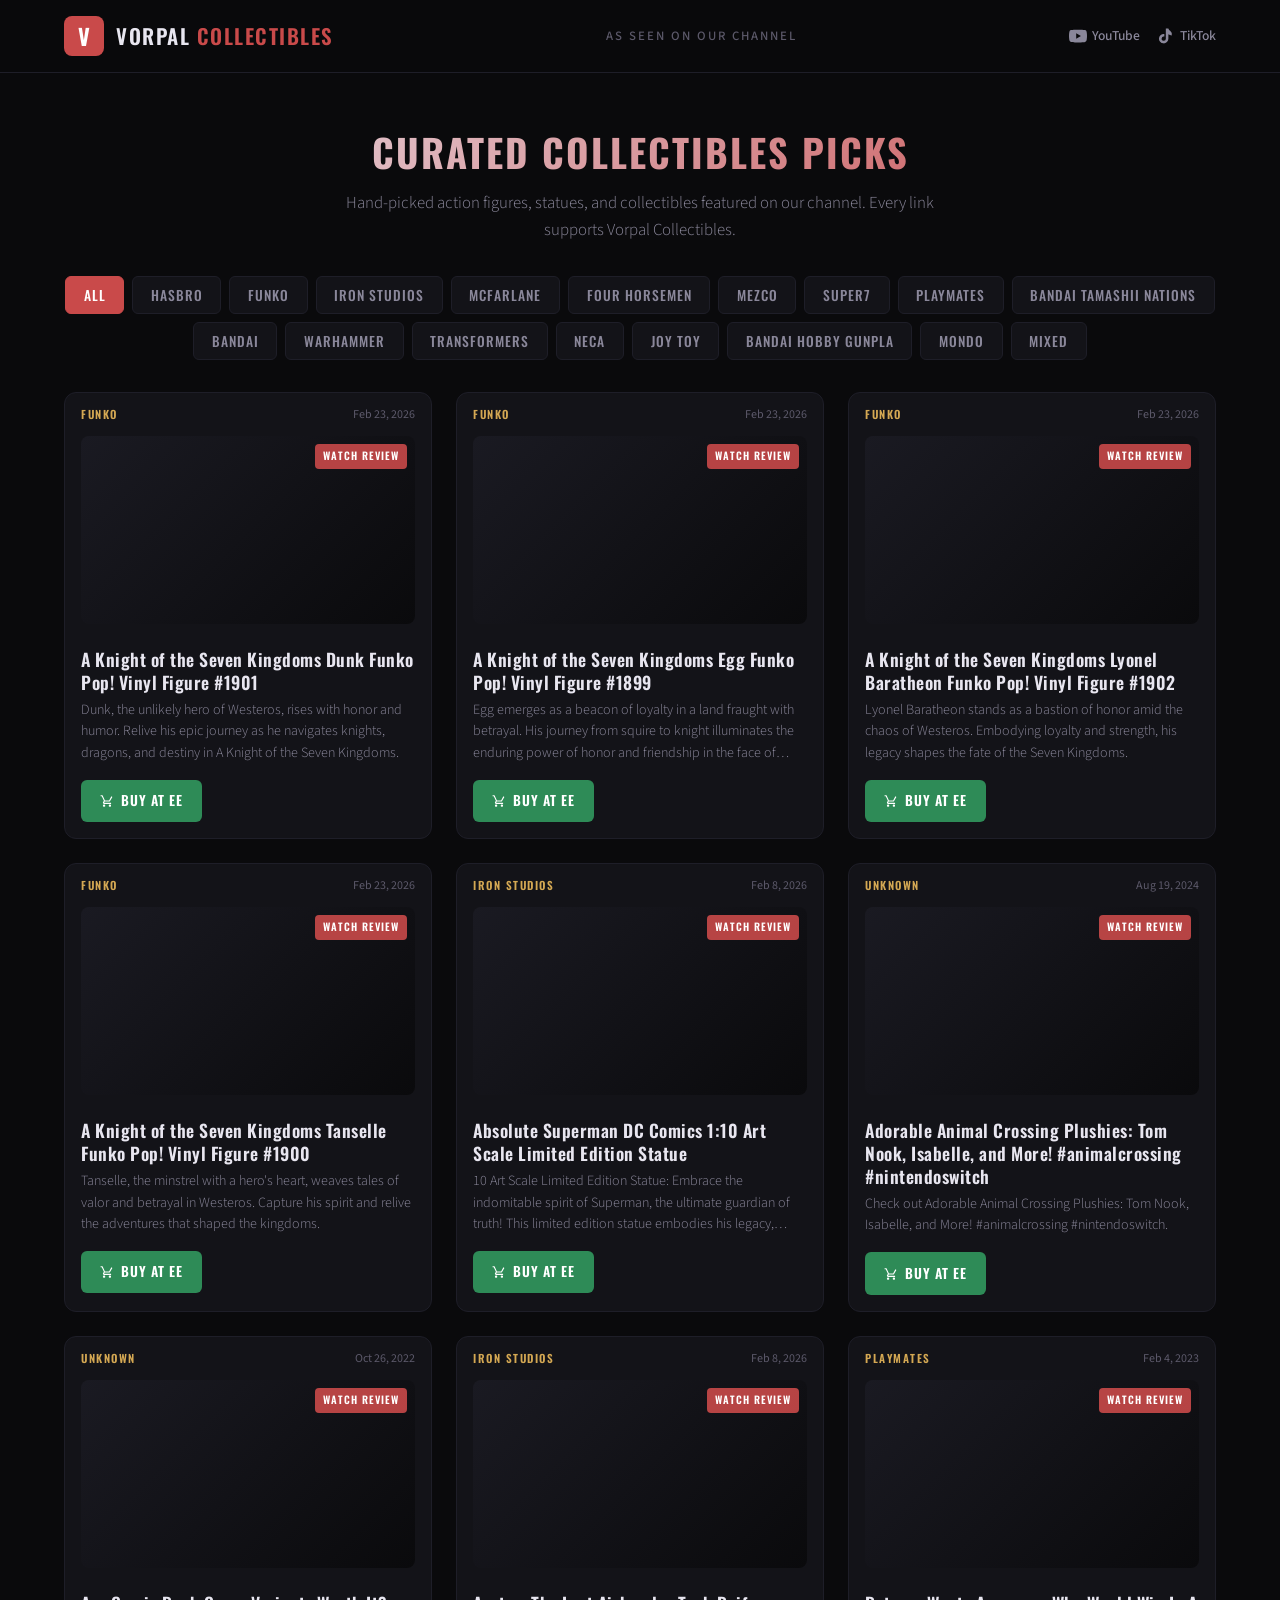
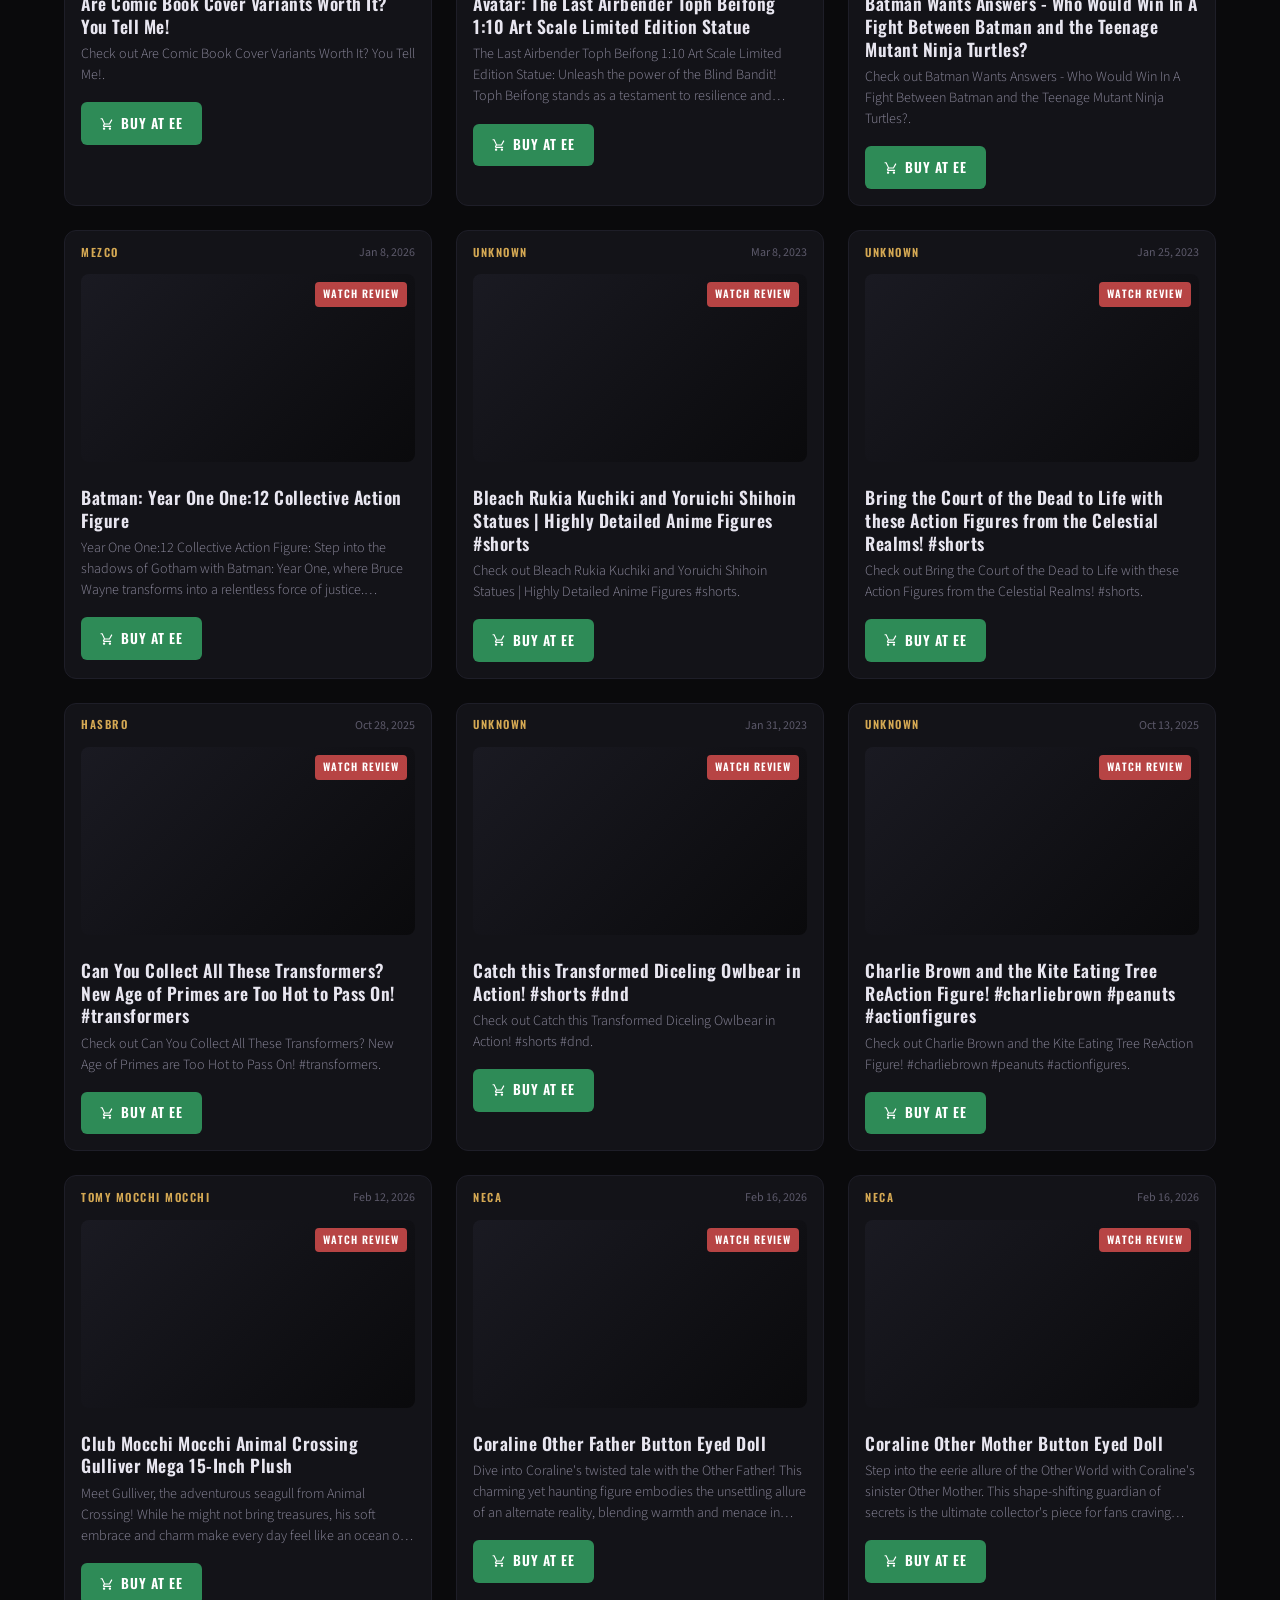
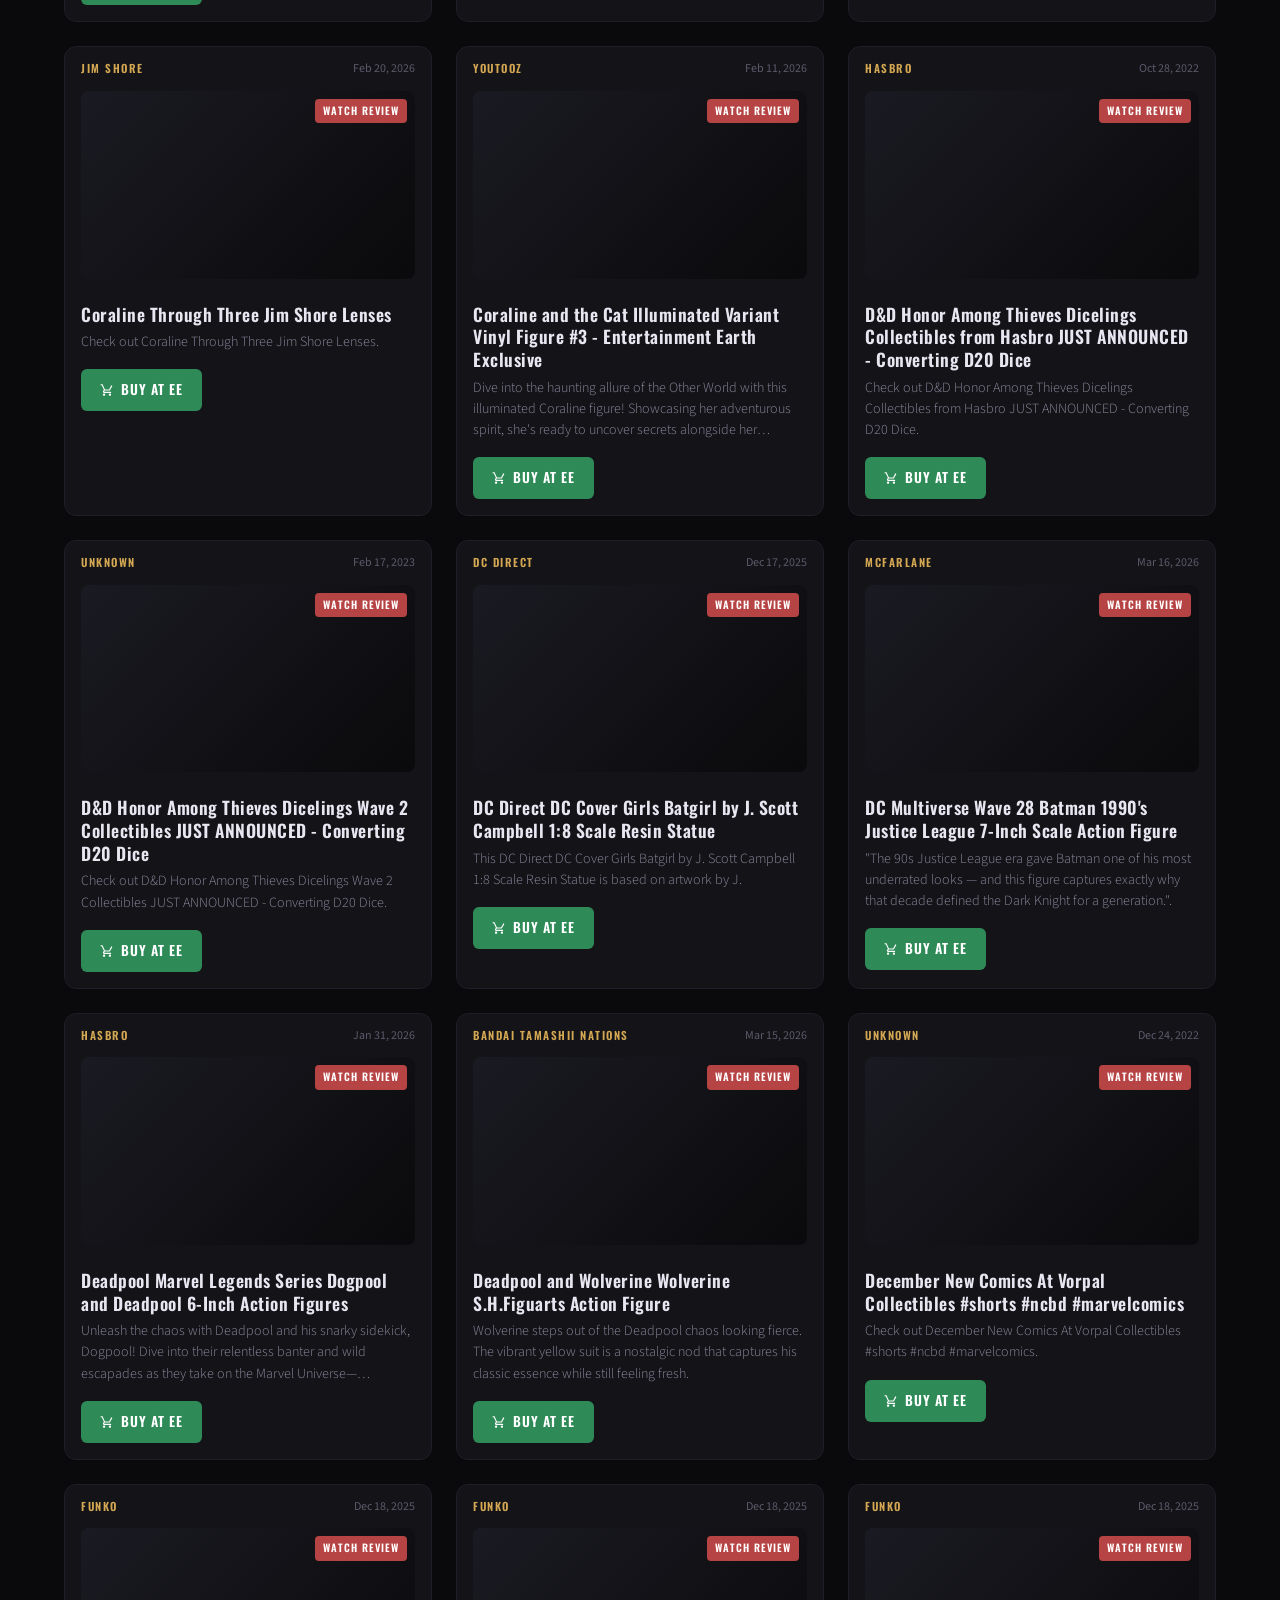
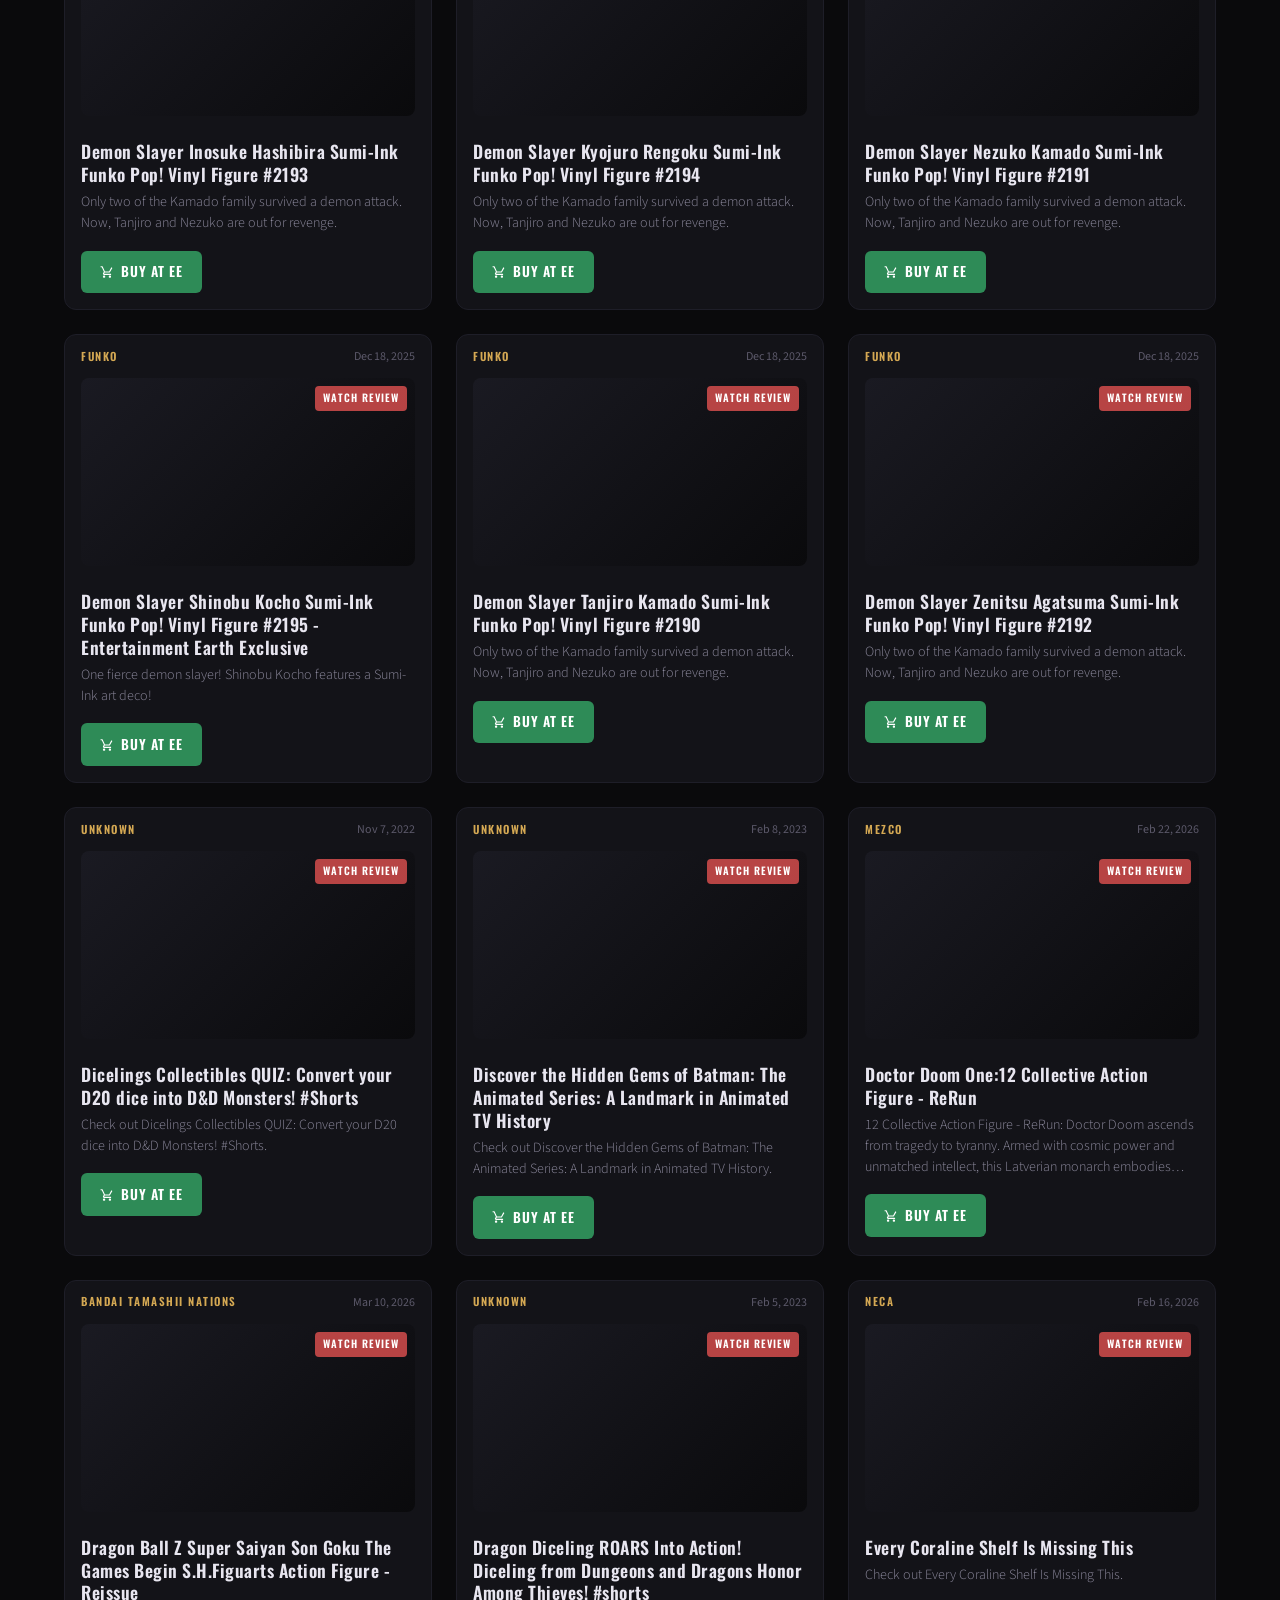
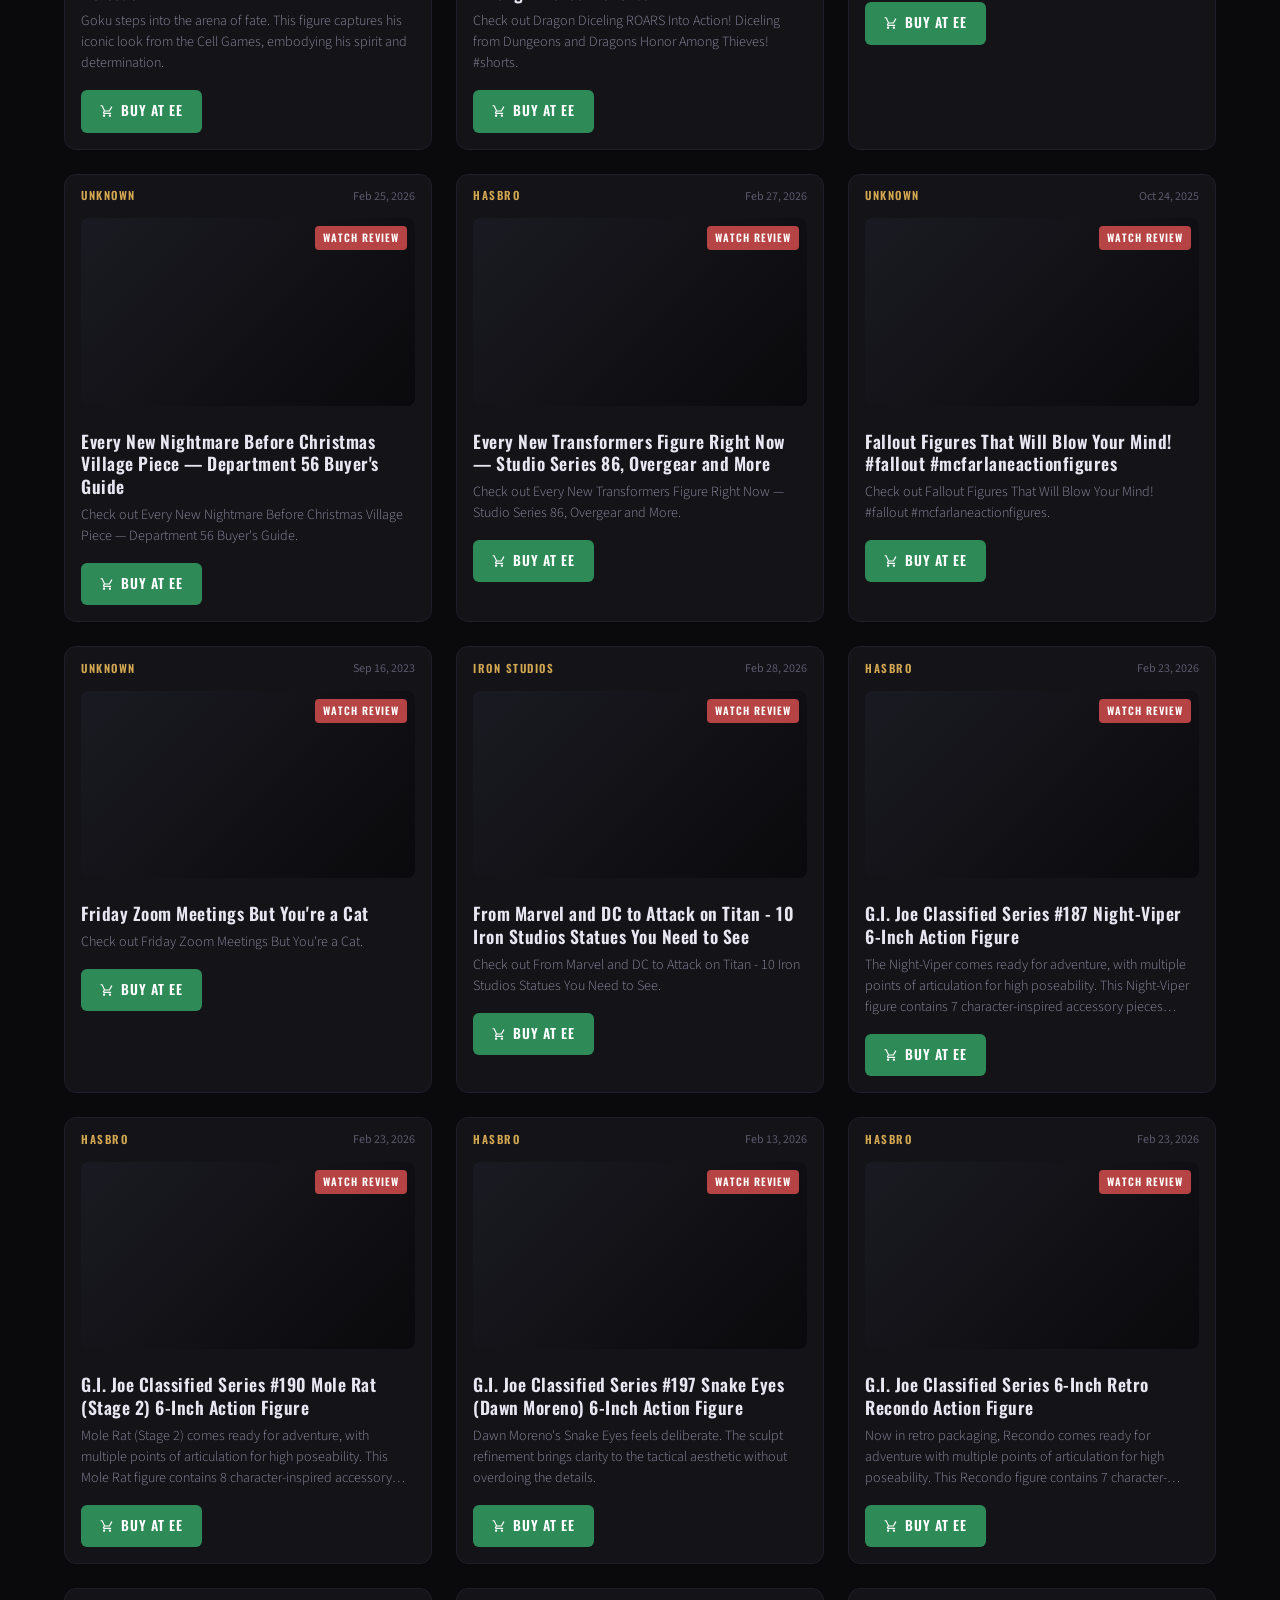
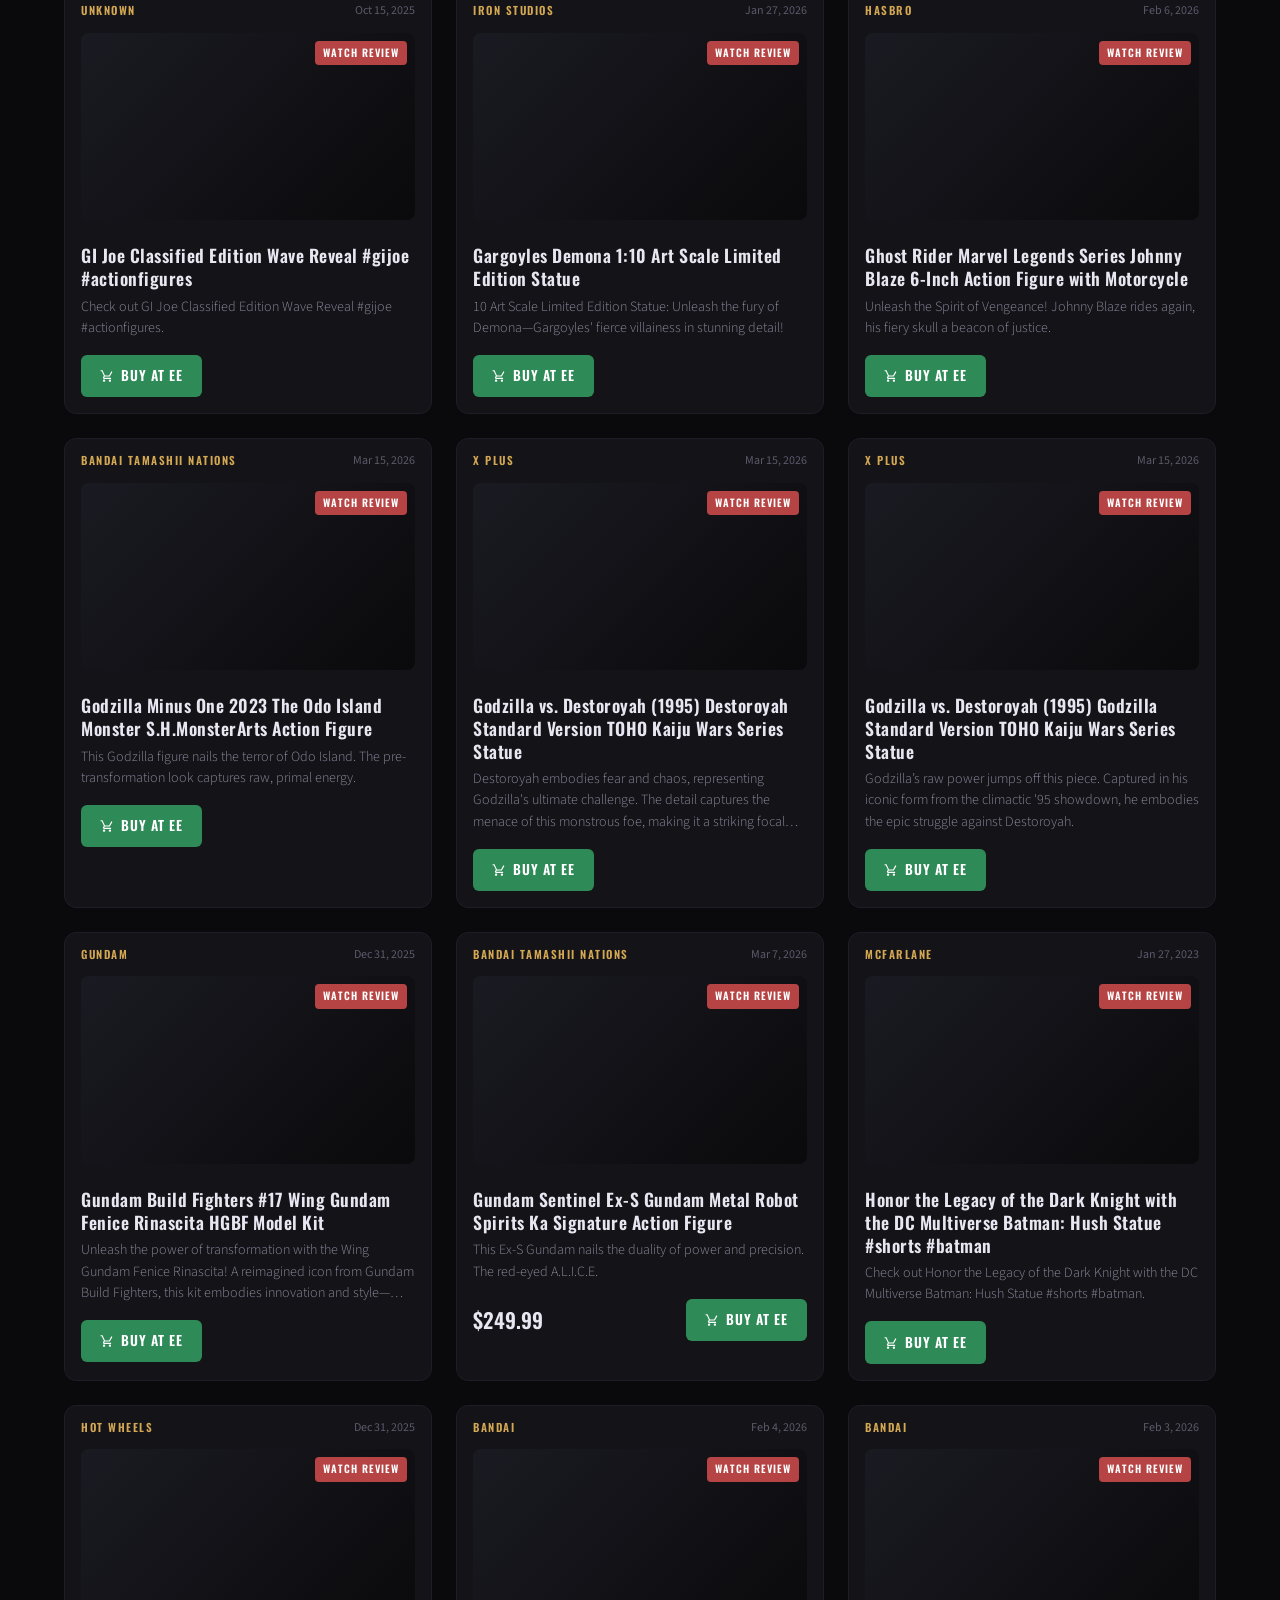
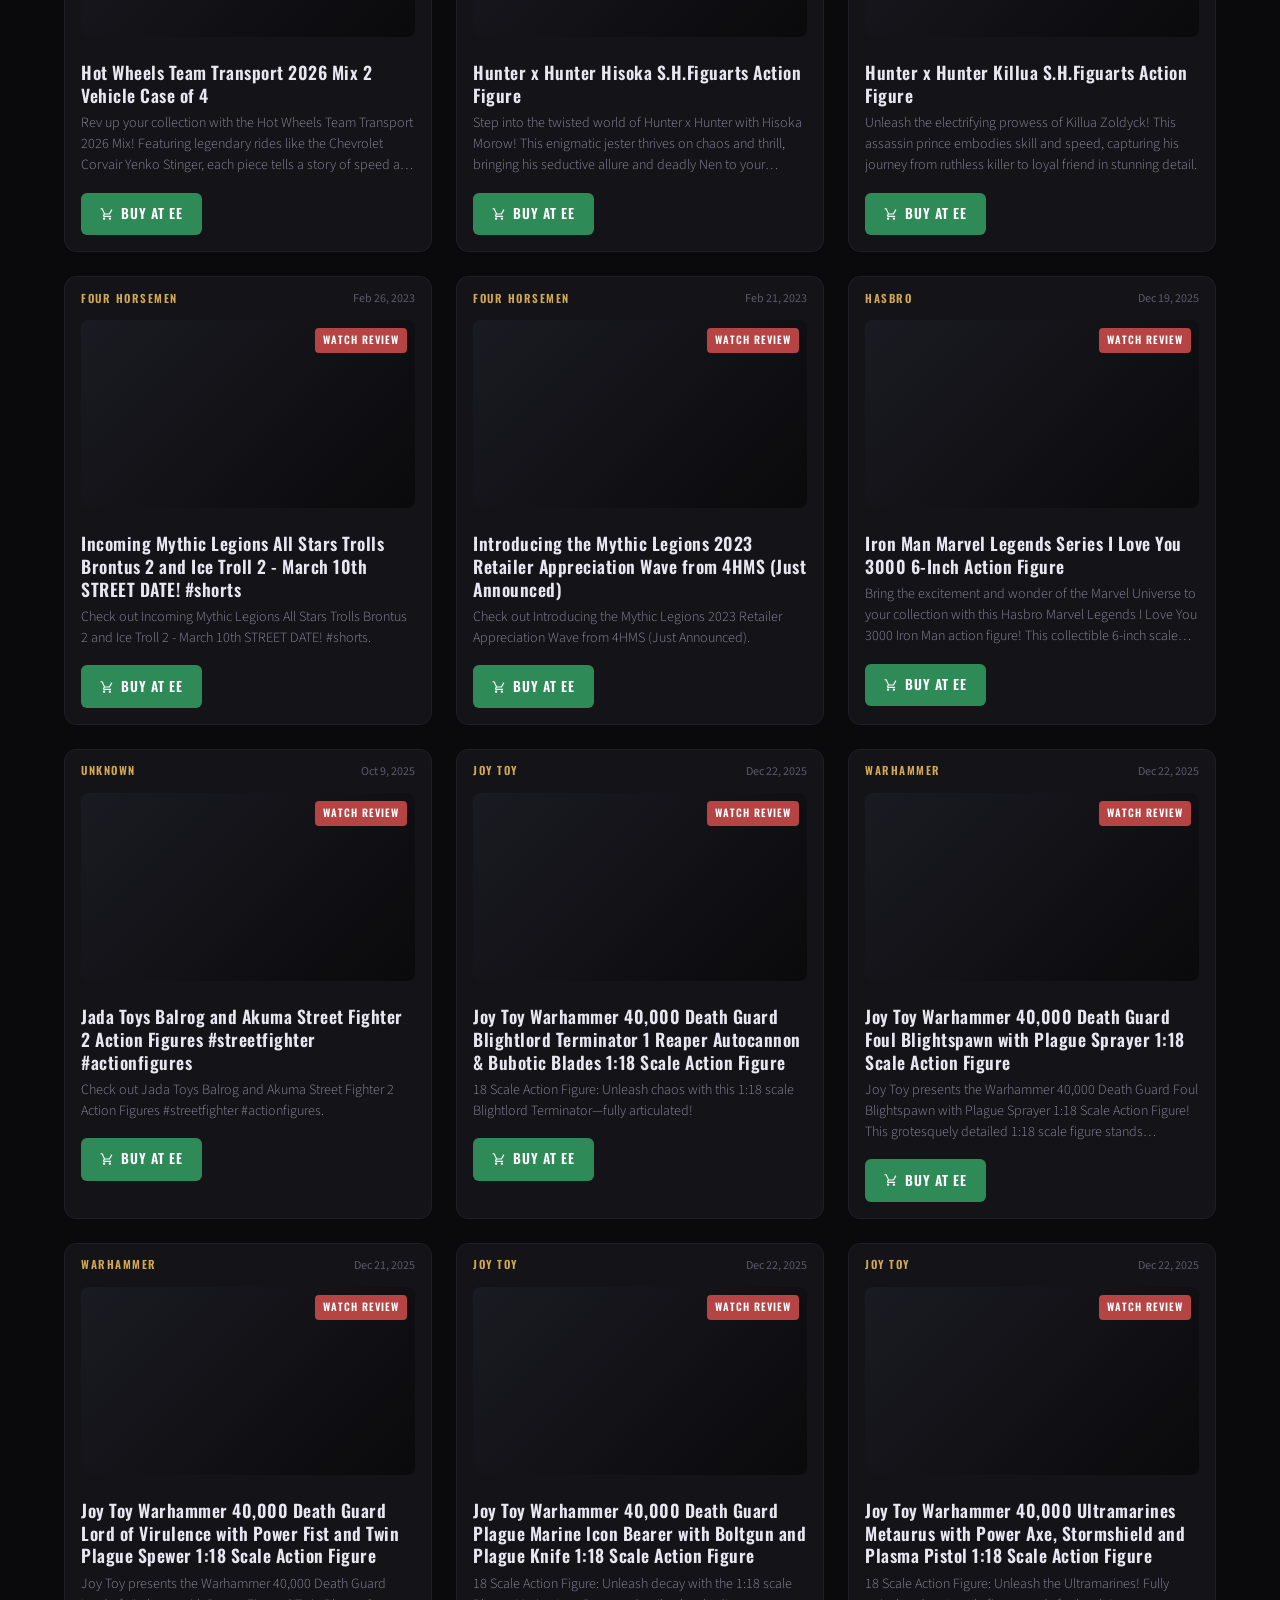
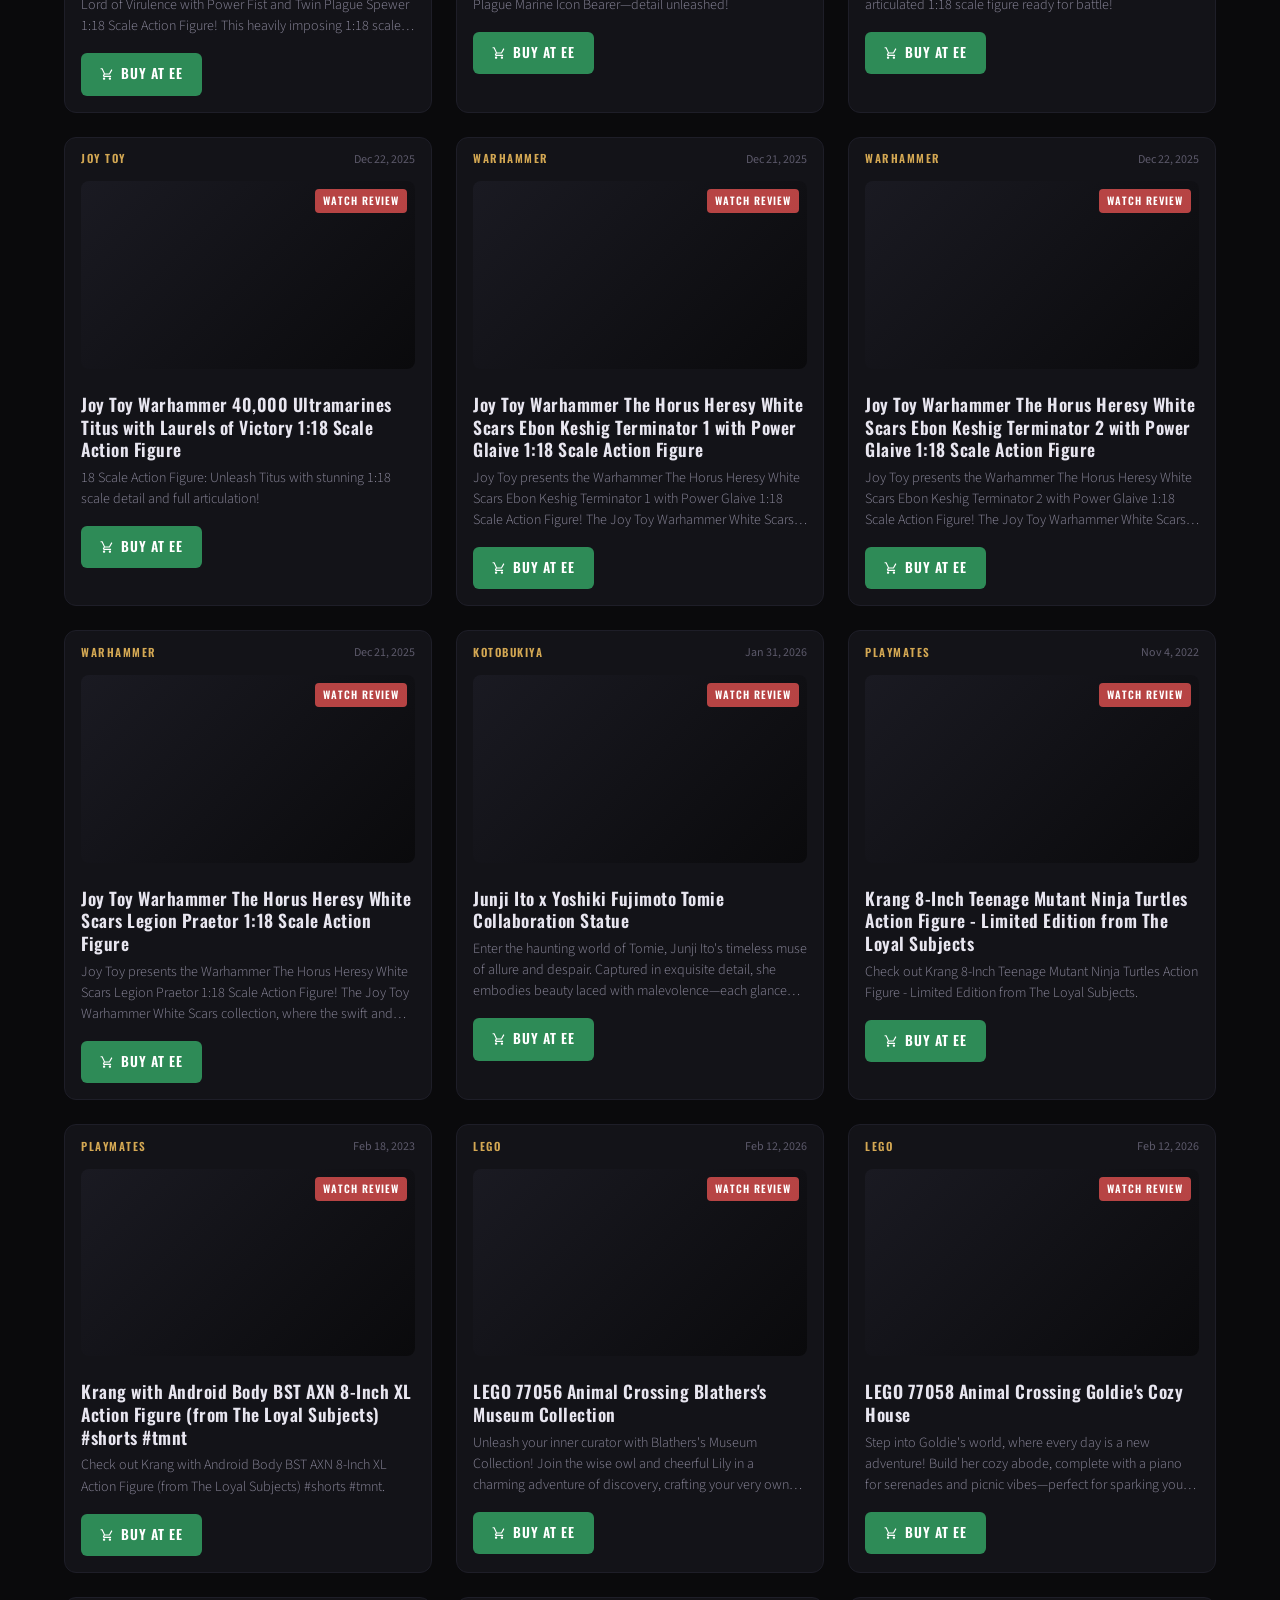
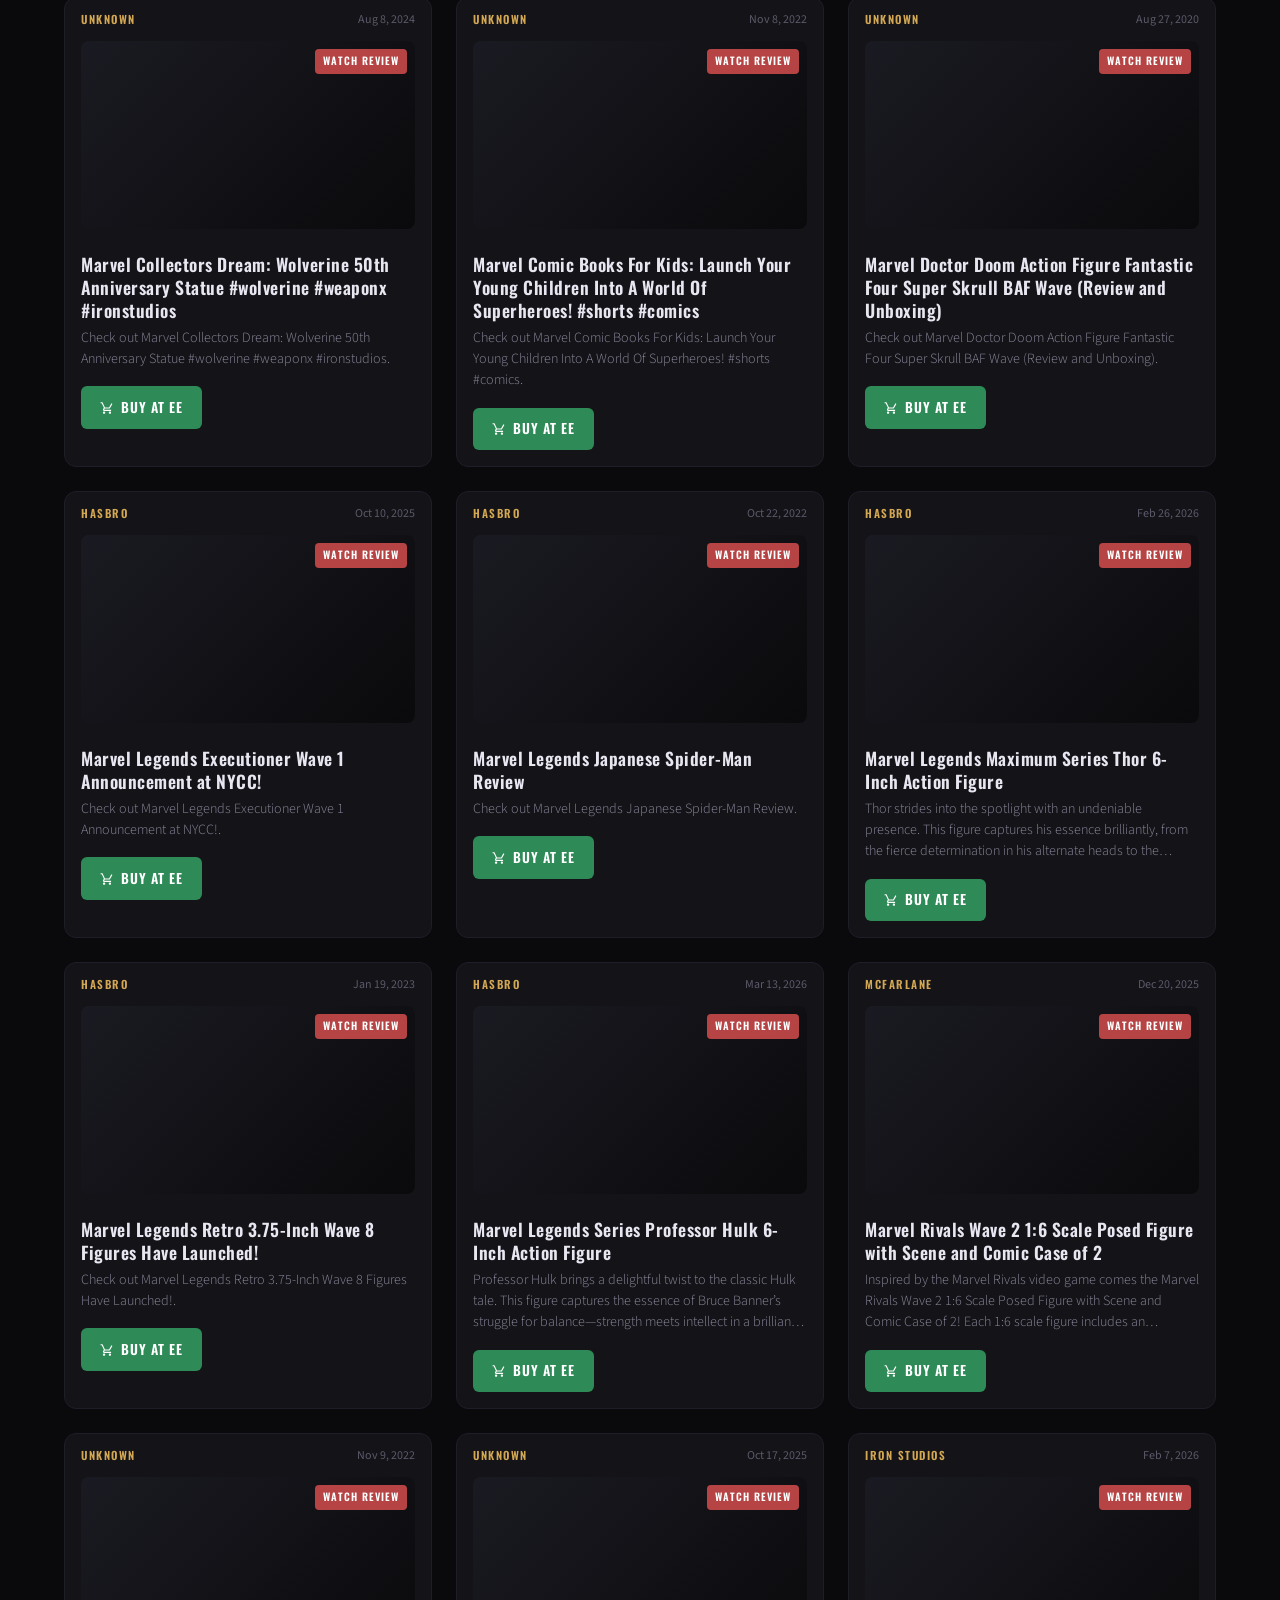
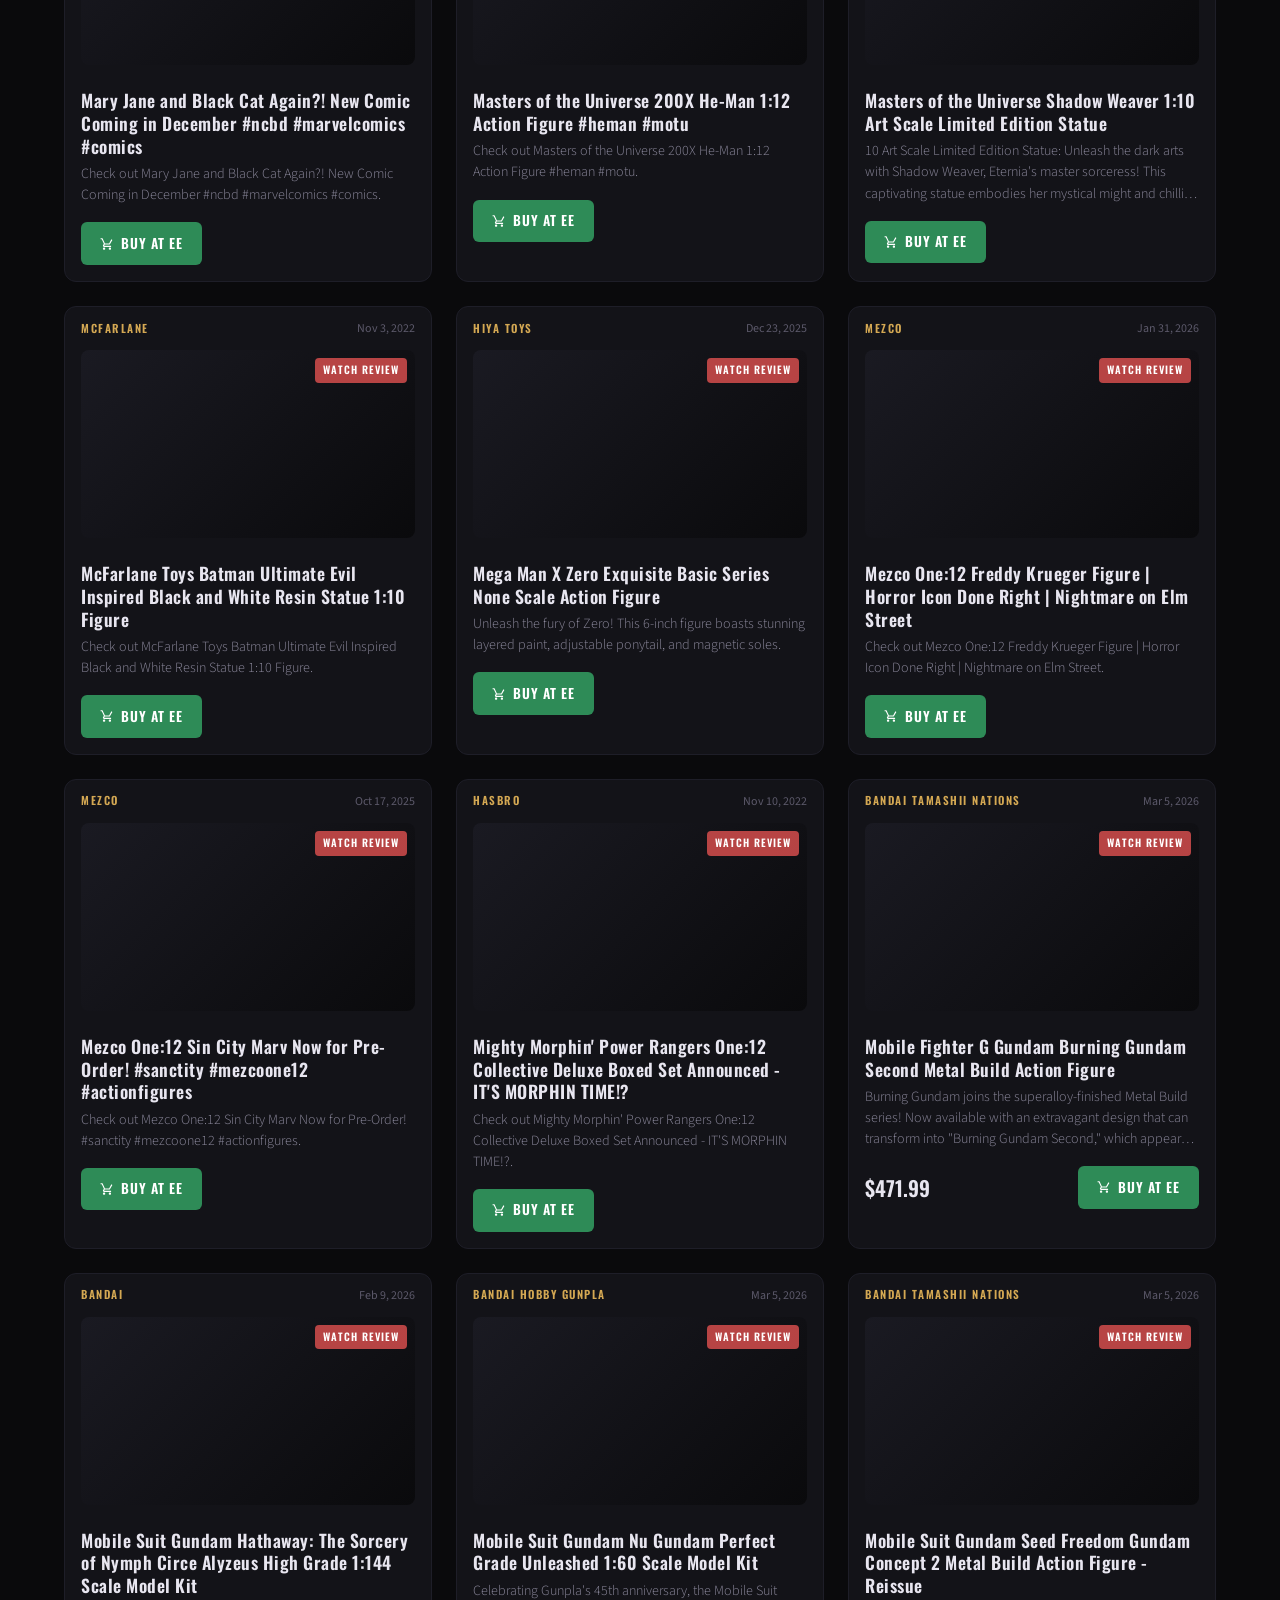
==== commit f0833cb4: "Add NBC Diorama Light product page + update shop" ====
--- a/shop/index.html
+++ b/shop/index.html
@@ -9,7 +9,6 @@
       gtag('js', new Date());
       gtag('config', 'G-GHHF8WK335');
     </script>
-    <meta name='impact-site-verification' value='f5c4f094-29b6-464e-9c51-4e6538cdb504'>
     <meta charset="UTF-8">
     <meta name="viewport" content="width=device-width, initial-scale=1.0">
     <title>Vorpal Collectibles</title>
@@ -43,7 +42,6 @@
             min-height: 100vh;
         }
 
-        /* === HEADER === */
         .site-header {
             position: sticky;
             top: 0;
@@ -119,7 +117,6 @@
         .social-link:hover { color: var(--accent-vorpal); }
         .social-link svg { width: 18px; height: 18px; fill: currentColor; }
 
-        /* === HERO === */
         .hero {
             max-width: 1200px;
             margin: 0 auto;
@@ -148,7 +145,6 @@
             font-weight: 300;
         }
 
-        /* === FILTERS === */
         .filter-bar {
             max-width: 1200px;
             margin: 0 auto;
@@ -186,7 +182,6 @@
             color: white;
         }
 
-        /* === PRODUCT GRID === */
         .products-grid {
             max-width: 1200px;
             margin: 0 auto;
@@ -196,7 +191,6 @@
             gap: 1.5rem;
         }
 
-        /* === PRODUCT CARD === */
         .product-card {
             background: var(--bg-card);
             border: 1px solid var(--border-subtle);
@@ -247,7 +241,6 @@
             color: var(--text-muted);
         }
 
-        /* === CARD MEDIA (video or image) === */
         .card-media {
             margin: 0.75rem 1rem;
             border-radius: 8px;
@@ -295,7 +288,6 @@
             font-size: 0.85rem;
         }
 
-        /* === CARD BODY === */
         .card-body {
             padding: 0.75rem 1rem 1rem;
         }
@@ -401,38 +393,6 @@
             fill: currentColor;
         }
 
-        .btn-watch {
-            display: inline-flex;
-            align-items: center;
-            gap: 0.4rem;
-            background: var(--bg-card);
-            border: 1px solid var(--border-accent);
-            color: var(--text-secondary);
-            text-decoration: none;
-            font-family: var(--font-display);
-            font-size: 0.8rem;
-            font-weight: 500;
-            letter-spacing: 1px;
-            text-transform: uppercase;
-            padding: 0.55rem 1rem;
-            border-radius: 6px;
-            transition: all 0.2s;
-            white-space: nowrap;
-        }
-
-        .btn-watch:hover {
-            border-color: var(--accent-vorpal);
-            color: var(--text-primary);
-            background: var(--accent-vorpal-glow);
-        }
-
-        .btn-watch svg {
-            width: 14px;
-            height: 14px;
-            fill: currentColor;
-        }
-
-        /* === FOOTER === */
         .site-footer {
             border-top: 1px solid var(--border-subtle);
             padding: 2rem 1.5rem;
@@ -458,7 +418,6 @@
             font-size: 1.1rem;
         }
 
-        /* === RESPONSIVE === */
         @media (max-width: 768px) {
             .header-tagline { display: none; }
             .hero h1 { font-size: 1.7rem; }
@@ -508,41 +467,22 @@
     <div class="filter-bar" id="filterBar">
         <button class="filter-btn active" data-brand="all">All</button>
         <button class="filter-btn" data-brand="hasbro">Hasbro</button>
+        <button class="filter-btn" data-brand="funko">Funko</button>
         <button class="filter-btn" data-brand="iron-studios">Iron Studios</button>
-        <button class="filter-btn" data-brand="mcfarlane">Mcfarlane</button>
-        <button class="filter-btn" data-brand="playmates">Playmates</button>
+        <button class="filter-btn" data-brand="mcfarlane">McFarlane</button>
+        <button class="filter-btn" data-brand="four-horsemen">Four Horsemen</button>
         <button class="filter-btn" data-brand="mezco">Mezco</button>
         <button class="filter-btn" data-brand="super7">Super7</button>
+        <button class="filter-btn" data-brand="playmates">Playmates</button>
+        <button class="filter-btn" data-brand="bandai-tamashii-nations">Bandai Tamashii Nations</button>
         <button class="filter-btn" data-brand="bandai">Bandai</button>
-        <button class="filter-btn" data-brand="funko">Funko</button>
+        <button class="filter-btn" data-brand="warhammer">Warhammer</button>
+        <button class="filter-btn" data-brand="transformers">Transformers</button>
+        <button class="filter-btn" data-brand="neca">NECA</button>
+        <button class="filter-btn" data-brand="joy-toy">Joy Toy</button>
+        <button class="filter-btn" data-brand="bandai-hobby-gunpla">Bandai Hobby Gunpla</button>
         <button class="filter-btn" data-brand="mondo">Mondo</button>
-        <button class="filter-btn" data-brand="bandai-hobby-gunpla">Bandai Hobby Gunpla</button>
-        <button class="filter-btn" data-brand="bandai-tamashii-nations">Bandai Tamashii Nations</button>
-        <button class="filter-btn" data-brand="beast-kingdom">Beast Kingdom</button>
-        <button class="filter-btn" data-brand="blokees">Blokees</button>
-        <button class="filter-btn" data-brand="dc-direct">Dc Direct</button>
-        <button class="filter-btn" data-brand="four-horsemen">Four Horsemen</button>
-        <button class="filter-btn" data-brand="gundam">Gundam</button>
-        <button class="filter-btn" data-brand="hiya-toys">Hiya Toys</button>
-        <button class="filter-btn" data-brand="hot-wheels">Hot Wheels</button>
-        <button class="filter-btn" data-brand="jada-toys">Jada Toys</button>
-        <button class="filter-btn" data-brand="jim-shore">Jim Shore</button>
-        <button class="filter-btn" data-brand="joy-toy">Joy Toy</button>
-        <button class="filter-btn" data-brand="kotobukiya">Kotobukiya</button>
-        <button class="filter-btn" data-brand="lego">Lego</button>
         <button class="filter-btn" data-brand="mixed">Mixed</button>
-        <button class="filter-btn" data-brand="neca">Neca</button>
-        <button class="filter-btn" data-brand="paladone-products">Paladone Products</button>
-        <button class="filter-btn" data-brand="peanuts">Peanuts</button>
-        <button class="filter-btn" data-brand="star-wars">Star Wars</button>
-        <button class="filter-btn" data-brand="takara-tomy">Takara Tomy</button>
-        <button class="filter-btn" data-brand="test">Test</button>
-        <button class="filter-btn" data-brand="tomy-mocchi-mocchi">Tomy Mocchi Mocchi</button>
-        <button class="filter-btn" data-brand="transformers">Transformers</button>
-        <button class="filter-btn" data-brand="unknown">Unknown</button>
-        <button class="filter-btn" data-brand="warhammer">Warhammer</button>
-        <button class="filter-btn" data-brand="x-plus">X Plus</button>
-        <button class="filter-btn" data-brand="youtooz">Youtooz</button>
     </div>
 
     <!-- PRODUCTS -->
@@ -557,11 +497,260 @@
     </footer>
 
     <script>
-    const products = [{"id": "transformers-studio-series-age-of-extinction-titan-class-grimlock", "title": "Transformers Studio Series Age of Extinction Titan Class Grimlock", "brand": "hasbro", "description": "Grimlock commands attention in a way few can. His fierce dinosaur mode brings raw power to the battlefield, and the transformation process feels like an epic journey in itself.", "price": "", "preorder": true, "eta": "", "affiliate_url": "https://ee.toys/WL8IC7", "video_id": "L0yVg9zlGAQ", "video_type": "short", "image_url": "https://media.entertainmentearth.com/assets/images/080c092d1ade4b09bf861e20ce936192xl.jpg", "date_added": "2026-03-10", "date_published": "2026-03-12", "date_uploaded": "2026-03-10", "status": "active"}, {"id": "star-wars-razor-crest-posable-desk-light", "title": "Star Wars Razor Crest Posable Desk Light", "brand": "paladone-products", "description": "This Razor Crest desk light shines bright. Perfectly capturing the spirit of The Mandalorian, it transforms any workspace into a slice of the galaxy.", "price": "", "preorder": true, "eta": "", "affiliate_url": "https://ee.toys/72HT4C", "video_id": "yghegPM4wKw", "video_type": "short", "image_url": "https://media.entertainmentearth.com/assets/images/7bf3216e39a3400ea05c891ed4e94996xl.jpg", "date_added": "2026-03-10", "date_published": "2026-03-11", "date_uploaded": "2026-03-10", "status": "active"}, {"id": "godzilla-minus-one-2023-the-odo-island-monster-shmonsterarts-action-figure", "title": "Godzilla Minus One 2023 The Odo Island Monster S.H.MonsterArts Action Figure", "brand": "bandai-tamashii-nations", "description": "This Godzilla figure nails the terror of Odo Island. The pre-transformation look captures raw, primal energy.", "price": "", "preorder": true, "eta": "", "affiliate_url": "https://ee.toys/PVVZVJ", "video_id": "cmgK5gRz-ik", "video_type": "short", "image_url": "https://media.entertainmentearth.com/assets/images/d2d1c1b0abb447bd819e9edf3222f3e0xl.jpg", "date_added": "2026-03-10", "date_published": "2026-03-11", "date_uploaded": "2026-03-09", "status": "active"}, {"id": "godzilla-vs-destoroyah-1995-destoroyah-standard-version-toho-kaiju-wars-series-s", "title": "Godzilla vs. Destoroyah (1995) Destoroyah Standard Version TOHO Kaiju Wars Series Statue", "brand": "x-plus", "description": "Destoroyah embodies fear and chaos, representing Godzilla's ultimate challenge. The detail captures the menace of this monstrous foe, making it a striking focal point for any kaiju enthusiast.", "price": "", "preorder": true, "eta": "", "affiliate_url": "https://ee.toys/GVM982", "video_id": "cmgK5gRz-ik", "video_type": "short", "image_url": "https://media.entertainmentearth.com/assets/images/21ff7dd4020a4b20bd46fa966d432765xl.jpg", "date_added": "2026-03-10", "date_published": "2026-03-11", "date_uploaded": "2026-03-09", "status": "active"}, {"id": "godzilla-vs-destoroyah-1995-godzilla-standard-version-toho-kaiju-wars-series-sta", "title": "Godzilla vs. Destoroyah (1995) Godzilla Standard Version TOHO Kaiju Wars Series Statue", "brand": "x-plus", "description": "Godzilla’s raw power jumps off this piece. Captured in his iconic form from the climactic '95 showdown, he embodies the epic struggle against Destoroyah.", "price": "", "preorder": true, "eta": "", "affiliate_url": "https://ee.toys/E0MZNX", "video_id": "cmgK5gRz-ik", "video_type": "short", "image_url": "https://media.entertainmentearth.com/assets/images/6b24e38af4644b02abe0a23ae22255c8xl.jpg", "date_added": "2026-03-10", "date_published": "2026-03-11", "date_uploaded": "2026-03-09", "status": "active"}, {"id": "dragon-ball-z-super-saiyan-son-goku-the-games-begin-shfiguarts-action-figure-rei", "title": "Dragon Ball Z Super Saiyan Son Goku The Games Begin S.H.Figuarts Action Figure - Reissue", "brand": "bandai-tamashii-nations", "description": "Goku steps into the arena of fate. This figure captures his iconic look from the Cell Games, embodying his spirit and determination.", "price": "", "preorder": true, "eta": "", "affiliate_url": "https://ee.toys/7EPOPT", "video_id": "nGPEp9XS0_A", "video_type": "short", "image_url": "https://media.entertainmentearth.com/assets/images/49fe5cc2798b45f9a3a7444d26fc375dxl.jpg", "date_added": "2026-03-10", "date_published": "2026-03-10", "date_uploaded": "2026-03-09", "status": "active"}, {"id": "nightcrawler-one12-collective-action-figure", "title": "Nightcrawler One:12 Collective Action Figure", "brand": "mezco", "description": "12 Collective Action Figure: Nightcrawler leaps off the shelf with style. His teleportation effects and detailed combat suit capture his essence perfectly—an enigmatic fighter with a heart of gold.", "price": "", "preorder": false, "eta": "", "affiliate_url": "https://ee.toys/JYACV1", "video_id": "XfMPyNnLb9o", "video_type": "short", "image_url": "https://media.entertainmentearth.com/assets/images/e1b4b5e5afd642708276f1a14d3e9e32xl.jpg", "date_added": "2026-03-10", "date_published": "2026-03-09", "date_uploaded": "2026-03-08", "status": "active"}, {"id": "the-dark-knight-batman-one12-collective-action-figure", "title": "The Dark Knight Batman One:12 Collective Action Figure", "brand": "mezco", "description": "Check out Mezco One:12 Figures That Ruin Your Standards.", "price": "", "preorder": false, "eta": "", "affiliate_url": "https://www.entertainmentearth.com/product/the-dark-knight-batman-one12-collective-action-figure/mz77481?id=YOUR_AFFILIATE_ID", "video_id": "m6TCjrVzgac", "video_type": "long", "image_url": "https://media.entertainmentearth.com/assets/images/d660490050f54d678ca529cbc6bd818fxl.jpg", "date_added": "2026-03-10", "date_published": "2026-03-08", "date_uploaded": "2026-03-08", "status": "active"}, {"id": "star-wars-the-black-series-gaming-greats-kyle-katarn-6-inch-action-figure", "title": "Star Wars The Black Series Gaming Greats Kyle Katarn 6-Inch Action Figure", "brand": "hasbro", "description": "This Kyle Katarn figure embodies the gritty heroism of the ’90s games. From stealing Death Star plans to wielding a lightsaber, he’s a true icon.", "price": "", "preorder": false, "eta": "", "affiliate_url": "https://www.entertainmentearth.com/product/star-wars-the-black-series-gaming-greats-kyle-katarn-6inch-action-figure/hsg2586?id=YOUR_AFFILIATE_ID", "video_id": "G3_MDb0IQA8", "video_type": "short", "image_url": "https://media.entertainmentearth.com/assets/images/521824a97b0b40d18c17b2d046985bffxl.jpg", "date_added": "2026-03-10", "date_published": "2026-03-07", "date_uploaded": "2026-03-07", "status": "active"}, {"id": "gundam-sentinel-side-ms-ex-s-gundam-metal-robot-spirits-ka-signature-action-figu", "title": "Gundam Sentinel <Side MS> Ex-S Gundam Metal Robot Spirits Ka Signature Action Figure", "brand": "bandai-tamashii-nations", "description": "This Ex-S Gundam nails the duality of power and precision. The red-eyed A.L.I.C.E.", "price": "", "preorder": false, "eta": "", "affiliate_url": "https://www.entertainmentearth.com/product/gundam-sentinel-side-ms-exs-gundam-metal-robot-spirits-ka-signature-action-figure/blfbas72160?id=YOUR_AFFILIATE_ID", "video_id": "AiXM8GOPo7o", "video_type": "short", "image_url": "https://media.entertainmentearth.com/assets/images/a863d6fbd4e44db98036d4d6d276ff30xl.jpg", "date_added": "2026-03-10", "date_published": "2026-03-07", "date_uploaded": "2026-03-06", "status": "active"}, {"id": "star-wars-the-black-series-maul-6-inch-action-figure", "title": "Star Wars: The Black Series Maul 6-Inch Action Figure", "brand": "hasbro", "description": "The Black Series Maul 6-Inch Action Figure: Maul schemes vengeance, fueled by darkness and ambition. Unleash chaos.", "price": "", "preorder": false, "eta": "", "affiliate_url": "https://www.entertainmentearth.com/product/star-wars-the-black-series-maul-6inch-action-figure/hsg2582?id=YOUR_AFFILIATE_ID", "video_id": "LX1Lu3S35oE", "video_type": "short", "image_url": "https://media.entertainmentearth.com/assets/images/3243452775d141a9bc14e91b7972c3bcxl.jpg", "date_added": "2026-03-10", "date_published": "2026-03-06", "date_uploaded": "2026-03-06", "status": "active"}, {"id": "mobile-suit-gundam-seed-gundam-strike-freedom-revival-version-metal-build-action", "title": "Mobile Suit Gundam Seed Gundam Strike Freedom Revival Version Metal Build Action Figure", "brand": "bandai-tamashii-nations", "description": "Strike Freedom soars back into the spotlight. This revival version captures the essence of freedom and power from the Gundam universe.", "price": "", "preorder": false, "eta": "", "affiliate_url": "https://ee.toys/MHPGY3", "video_id": "X_eC9Z6kMkc", "video_type": "short", "image_url": "https://media.entertainmentearth.com/assets/images/f8325b236d204052b4a70d06fa7b2ec1xl.jpg", "date_added": "2026-03-10", "date_published": "2026-03-04", "date_uploaded": "2026-03-04", "status": "active"}, {"id": "world-of-warcraft-the-lich-king-mcfarlane-elite-edition-9-7-inch-deluxe-action-f", "title": "World of Warcraft The Lich King McFarlane Elite Edition #9 7-Inch Deluxe Action Figure", "brand": "mcfarlane", "description": "The Lich King commands presence. This figure captures his chilling essence, complete with Frostmourne and soft goods cape.", "price": "", "preorder": false, "eta": "", "affiliate_url": "https://ee.toys/YCWRRT", "video_id": "2oh-BIFRAOw", "video_type": "short", "image_url": "https://media.entertainmentearth.com/assets/images/7410dd07702a42fba5b3403297419dd1xl.jpg", "date_added": "2026-03-10", "date_published": "2026-03-02", "date_uploaded": "2026-03-04", "status": "active"}, {"id": "x-men-cyclops-infinity-gauntlet-diorama-battles-diorama-series-art-110-scale-sta", "title": "X-Men Cyclops Infinity Gauntlet Diorama Battles Diorama Series Art 1:10 Scale Statue", "brand": "iron-studios", "description": "10 Scale Statue: Cyclops channels pure power in this epic diorama. With two fierce expressions and an electrifying Optic Blast, he stands ready to lead the X-Men through any battle.", "price": "", "preorder": false, "eta": "", "affiliate_url": "https://ee.toys/JYACV1", "video_id": "NFjLB7OeUys", "video_type": "short", "image_url": "https://media.entertainmentearth.com/assets/images/f49a49d451ff41dfbc2e6da012bd6233xl.jpg", "date_added": "2026-03-10", "date_published": "2026-03-02", "date_uploaded": "2026-03-04", "status": "active"}, {"id": "teenage-mutant-ninja-turtles-raphael-unleashed-110-art-scale-statue", "title": "Teenage Mutant Ninja Turtles Raphael Unleashed 1:10 Art Scale Statue", "brand": "iron-studios", "description": "10 Art Scale Statue: Raphael launches into action with unapologetic swagger. This figure perfectly captures his fiery spirit, leaping off that rooftop sign like he’s ready to take on the world—or at least, Shredder’s latest scheme.", "price": "", "preorder": false, "eta": "", "affiliate_url": "https://ee.toys/C39L2F", "video_id": "CHv7G3kIsn0", "video_type": "short", "image_url": "https://media.entertainmentearth.com/assets/images/b27fbfdcf7a54da493a4a6ed632a0601xl.jpg", "date_added": "2026-03-10", "date_published": "2026-03-01", "date_uploaded": "2026-03-04", "status": "active"}, {"id": "sleeping-beauty-maleficent-disneys-villains-110-art-scale-statue", "title": "Sleeping Beauty Maleficent Disney's Villains 1:10 Art Scale Statue", "brand": "iron-studios", "description": "10 Art Scale Statue: Maleficent stands as a testament to dark elegance. This piece pulls you into her world, capturing both her commanding presence and the chaotic magic she wields.", "price": "", "preorder": false, "eta": "", "affiliate_url": "https://ee.toys/J0460L", "video_id": "NzF-BhoK8GQ", "video_type": "short", "image_url": "https://media.entertainmentearth.com/assets/images/75c6ad92a8b54ceab2579508f753b153xl.jpg", "date_added": "2026-03-10", "date_published": "2026-02-28", "date_uploaded": "2026-03-04", "status": "active"}, {"id": "star-wars-darth-vader-original-samurai-concept-110-art-scale-statue", "title": "Star Wars Darth Vader Original Samurai Concept 1:10 Art Scale Statue", "brand": "iron-studios", "description": "10 Art Scale Statue: Vader as a samurai is a bold twist. His attire blends elegance with menace, reflecting a journey of transformation.", "price": "", "preorder": false, "eta": "", "affiliate_url": "https://ee.toys/49LCTN", "video_id": "_YM0zFlyEFA", "video_type": "short", "image_url": "https://media.entertainmentearth.com/assets/images/6c0cfe0f3b394eaeb3c0502780c33b49xl.jpg", "date_added": "2026-03-10", "date_published": "2026-02-28", "date_uploaded": "2026-03-04", "status": "active"}, {"id": "from-marvel-and-dc-to-attack-on-titan-10-iron-studios-statues-you-need-to-see", "title": "From Marvel and DC to Attack on Titan - 10 Iron Studios Statues You Need to See", "brand": "iron-studios", "description": "Check out From Marvel and DC to Attack on Titan - 10 Iron Studios Statues You Need to See.", "price": "", "preorder": false, "eta": "", "affiliate_url": "https://ee.toys/JYACV1", "video_id": "JHNlbg8yWX0", "video_type": "short", "image_url": "", "date_added": "2026-03-10", "date_published": "2026-02-28", "date_uploaded": "2026-02-28", "status": "active"}, {"id": "every-new-transformers-figure-right-now-studio-series-86-overgear-and-more", "title": "Every New Transformers Figure Right Now — Studio Series 86, Overgear and More", "brand": "hasbro", "description": "Check out Every New Transformers Figure Right Now — Studio Series 86, Overgear and More.", "price": "", "preorder": false, "eta": "", "affiliate_url": "https://ee.toys/JYACV1", "video_id": "hncJJWaCFqg", "video_type": "short", "image_url": "", "date_added": "2026-03-10", "date_published": "2026-02-27", "date_uploaded": "2026-02-27", "status": "active"}, {"id": "marvel-legends-maximum-series-thor-6-inch-action-figure", "title": "Marvel Legends Maximum Series Thor 6-Inch Action Figure", "brand": "hasbro", "description": "Thor strides into the spotlight with an undeniable presence. This figure captures his essence brilliantly, from the fierce determination in his alternate heads to the whimsical inclusion of Throg, Frog of Thunder.", "price": "", "preorder": false, "eta": "", "affiliate_url": "https://ee.toys/IPH6UQ", "video_id": "NzU0rRG1dlE", "video_type": "short", "image_url": "https://media.entertainmentearth.com/assets/images/731f836d42cd40128d3e7e6bddf4763axl.jpg", "date_added": "2026-03-10", "date_published": "2026-02-26", "date_uploaded": "2026-03-04", "status": "active"}, {"id": "zoids-az-15-psycho-geno-saurer-advanced-zi-172-scale-model-kit", "title": "Zoids AZ-15 Psycho Geno Saurer Advanced Zi 1:72 Scale Model Kit", "brand": "takara-tomy", "description": "72 Scale Model Kit: Unleash chaos with the Psycho Geno Saurer. This Zoid captures the essence of power and precision, transforming from fearsome beast to cannon-wielding warrior—and it lights up like a star.", "price": "", "preorder": false, "eta": "", "affiliate_url": "https://ee.toys/4YS8ES", "video_id": "9tt-iGH1mEM", "video_type": "short", "image_url": "https://media.entertainmentearth.com/assets/images/c4c2d2733de144fd93f7bc5926feea6dxl.jpg", "date_added": "2026-03-10", "date_published": "2026-02-26", "date_uploaded": "2026-03-04", "status": "active"}, {"id": "every-new-nightmare-before-christmas-village-piece-department-56-buyers-guide", "title": "Every New Nightmare Before Christmas Village Piece — Department 56 Buyer's Guide", "brand": "unknown", "description": "Check out Every New Nightmare Before Christmas Village Piece — Department 56 Buyer's Guide.", "price": "", "preorder": false, "eta": "", "affiliate_url": "https://ee.toys/JYACV1", "video_id": "Dcd8Gmh4EaY", "video_type": "short", "image_url": "", "date_added": "2026-03-10", "date_published": "2026-02-25", "date_uploaded": "2026-02-25", "status": "active"}, {"id": "rick-and-morty-rick-sanchez-dah-084-dynamic-8-ction-heroes-action-figure", "title": "Rick and Morty Rick Sanchez DAH-084 Dynamic 8-Ction Heroes Action Figure", "brand": "beast-kingdom", "description": "Mad scientist Rick Sanchez shatters reality with his reckless genius. Dive into wild interdimensional escapades, armed with a portal gun and an attitude that defies convention.", "price": "", "preorder": false, "eta": "", "affiliate_url": "https://ee.toys/6MAXN0", "video_id": "JhuTg3Mojsg", "video_type": "short", "image_url": "https://media.entertainmentearth.com/assets/images/290a5b10190c4d369b9f15c4812d5839xl.jpg", "date_added": "2026-03-10", "date_published": "2026-02-24", "date_uploaded": "2026-03-04", "status": "active"}, {"id": "a-knight-of-the-seven-kingdoms-dunk-funko-pop-vinyl-figure-1901", "title": "A Knight of the Seven Kingdoms Dunk Funko Pop! Vinyl Figure #1901", "brand": "funko", "description": "Dunk, the unlikely hero of Westeros, rises with honor and humor. Relive his epic journey as he navigates knights, dragons, and destiny in A Knight of the Seven Kingdoms.", "price": "", "preorder": false, "eta": "", "affiliate_url": "https://ee.toys/JYACV1", "video_id": "JQrHY-r7pKQ", "video_type": "short", "image_url": "https://media.entertainmentearth.com/assets/images/b48e778559614d36b7a14f3ae1b029fexl.jpg", "date_added": "2026-03-10", "date_published": "2026-02-23", "date_uploaded": "2026-02-23", "status": "active"}, {"id": "a-knight-of-the-seven-kingdoms-egg-funko-pop-vinyl-figure-1899", "title": "A Knight of the Seven Kingdoms Egg Funko Pop! Vinyl Figure #1899", "brand": "funko", "description": "Egg emerges as a beacon of loyalty in a land fraught with betrayal. His journey from squire to knight illuminates the enduring power of honor and friendship in the face of darkness.", "price": "", "preorder": false, "eta": "", "affiliate_url": "https://ee.toys/JYACV1", "video_id": "JQrHY-r7pKQ", "video_type": "short", "image_url": "https://media.entertainmentearth.com/assets/images/ca60e04025d64744a3e9f0e5b8bbada3xl.jpg", "date_added": "2026-03-10", "date_published": "2026-02-23", "date_uploaded": "2026-02-23", "status": "active"}, {"id": "a-knight-of-the-seven-kingdoms-lyonel-baratheon-funko-pop-vinyl-figure-1902", "title": "A Knight of the Seven Kingdoms Lyonel Baratheon Funko Pop! Vinyl Figure #1902", "brand": "funko", "description": "Lyonel Baratheon stands as a bastion of honor amid the chaos of Westeros. Embodying loyalty and strength, his legacy shapes the fate of the Seven Kingdoms.", "price": "", "preorder": false, "eta": "", "affiliate_url": "https://ee.toys/JYACV1", "video_id": "JQrHY-r7pKQ", "video_type": "short", "image_url": "https://media.entertainmentearth.com/assets/images/c5558226425946658d614e30482f6d11xl.jpg", "date_added": "2026-03-10", "date_published": "2026-02-23", "date_uploaded": "2026-02-23", "status": "active"}, {"id": "a-knight-of-the-seven-kingdoms-tanselle-funko-pop-vinyl-figure-1900", "title": "A Knight of the Seven Kingdoms Tanselle Funko Pop! Vinyl Figure #1900", "brand": "funko", "description": "Tanselle, the minstrel with a hero's heart, weaves tales of valor and betrayal in Westeros. Capture his spirit and relive the adventures that shaped the kingdoms.", "price": "", "preorder": false, "eta": "", "affiliate_url": "https://ee.toys/JYACV1", "video_id": "JQrHY-r7pKQ", "video_type": "short", "image_url": "https://media.entertainmentearth.com/assets/images/186f3a2d21c1445199946e028d76ca71xl.jpg", "date_added": "2026-03-10", "date_published": "2026-02-23", "date_uploaded": "2026-02-23", "status": "active"}, {"id": "gi-joe-classified-series-187-night-viper-6-inch-action-figure", "title": "G.I. Joe Classified Series #187 Night-Viper 6-Inch Action Figure", "brand": "hasbro", "description": "Check out Best In Stock Right Now — Predaking, G.I. Joe Classified & Super7 TMNT.", "price": "", "preorder": false, "eta": "", "affiliate_url": "https://ee.toys/JYACV1", "video_id": "iQ0FsbMMGlI", "video_type": "long", "image_url": "https://media.entertainmentearth.com/assets/images/7d83a9ca9e074b07acdd3b9907953fb6xl.jpg", "date_added": "2026-03-10", "date_published": "2026-02-23", "date_uploaded": "2026-02-23", "status": "active"}, {"id": "gi-joe-classified-series-190-mole-rat-stage-2-6-inch-action-figure", "title": "G.I. Joe Classified Series #190 Mole Rat (Stage 2) 6-Inch Action Figure", "brand": "hasbro", "description": "Check out Best In Stock Right Now — Predaking, G.I. Joe Classified & Super7 TMNT.", "price": "", "preorder": false, "eta": "", "affiliate_url": "https://ee.toys/JYACV1", "video_id": "iQ0FsbMMGlI", "video_type": "long", "image_url": "https://media.entertainmentearth.com/assets/images/1cf93d9d1c934315a1d1d890a062c730xl.jpg", "date_added": "2026-03-10", "date_published": "2026-02-23", "date_uploaded": "2026-02-23", "status": "active"}, {"id": "gi-joe-classified-series-6-inch-retro-recondo-action-figure", "title": "G.I. Joe Classified Series 6-Inch Retro Recondo Action Figure", "brand": "hasbro", "description": "Check out Best In Stock Right Now — Predaking, G.I. Joe Classified & Super7 TMNT.", "price": "", "preorder": false, "eta": "", "affiliate_url": "https://ee.toys/JYACV1", "video_id": "iQ0FsbMMGlI", "video_type": "long", "image_url": "https://media.entertainmentearth.com/assets/images/2d15c23546cc4dd594bd7c2445ba765fxl.jpg", "date_added": "2026-03-10", "date_published": "2026-02-23", "date_uploaded": "2026-02-23", "status": "active"}, {"id": "star-wars-the-vintage-collection-mos-eisley-set", "title": "STAR WARS The Vintage Collection Mos Eisley Set", "brand": "star-wars", "description": "Mos Eisley pulses with the grit of the galaxy’s outcasts. Encounter legendary figures and forge stories in this infamous cantina, where danger and adventure await at every corner.", "price": "", "preorder": false, "eta": "", "affiliate_url": "https://ee.toys/JYACV1", "video_id": "D5u5LQtAc8o", "video_type": "short", "image_url": "https://cdn.media.amplience.net/i/hasbropulse/G3210_1", "date_added": "2026-03-10", "date_published": "2026-02-23", "date_uploaded": "2026-02-23", "status": "active"}, {"id": "teenage-mutant-ninja-turtles-ultimates-wave-12-casey-jones-7-inch-action-figure", "title": "Teenage Mutant Ninja Turtles Ultimates Wave 12 Casey Jones 7-Inch Action Figure", "brand": "super7", "description": "Check out Best In Stock Right Now — Predaking, G.I. Joe Classified & Super7 TMNT.", "price": "", "preorder": false, "eta": "", "affiliate_url": "https://ee.toys/JYACV1", "video_id": "iQ0FsbMMGlI", "video_type": "long", "image_url": "https://media.entertainmentearth.com/assets/images/10e31bccdeca4e1ab2ccc2418d9cd7d6xl.jpg", "date_added": "2026-03-10", "date_published": "2026-02-23", "date_uploaded": "2026-02-23", "status": "active"}, {"id": "teenage-mutant-ninja-turtles-ultimates-wave-12-splinter-7-inch-action-figure", "title": "Teenage Mutant Ninja Turtles Ultimates Wave 12 Splinter 7-Inch Action Figure", "brand": "super7", "description": "Check out Best In Stock Right Now — Predaking, G.I. Joe Classified & Super7 TMNT.", "price": "", "preorder": false, "eta": "", "affiliate_url": "https://ee.toys/JYACV1", "video_id": "iQ0FsbMMGlI", "video_type": "long", "image_url": "https://media.entertainmentearth.com/assets/images/8b1ddf9310124fa8b5f07670aaa29105xl.jpg", "date_added": "2026-03-10", "date_published": "2026-02-23", "date_uploaded": "2026-02-23", "status": "active"}, {"id": "transformers-masterpiece-mpg-08-trainbot-yamabuki", "title": "Transformers Masterpiece MPG-08 Trainbot Yamabuki", "brand": "hasbro", "description": "Yamabuki charges into battle as a powerful Trainbot. With his intricate ties to Raiden, he’s a vital piece in the unfolding saga of Autobots and Decepticons, ready to transform the tide.", "price": "", "preorder": false, "eta": "", "affiliate_url": "https://ee.toys/JYACV1", "video_id": "W7q1PVboBpI", "video_type": "short", "image_url": "https://media.entertainmentearth.com/assets/images/2fcf02b734ec4df3915bdf257ef2a002xl.jpg", "date_added": "2026-03-10", "date_published": "2026-02-23", "date_uploaded": "2026-02-23", "status": "active"}, {"id": "transformers-power-of-the-primes-predaking-combiner-team-set", "title": "Transformers Power of the Primes Predaking Combiner Team Set", "brand": "hasbro", "description": "Check out Best In Stock Right Now — Predaking, G.I. Joe Classified & Super7 TMNT.", "price": "", "preorder": false, "eta": "", "affiliate_url": "https://ee.toys/JYACV1", "video_id": "iQ0FsbMMGlI", "video_type": "long", "image_url": "https://media.entertainmentearth.com/assets/images/583a7ef8b5094c09aed40cbecfec19f4xl.jpg", "date_added": "2026-03-10", "date_published": "2026-02-23", "date_uploaded": "2026-02-23", "status": "active"}, {"id": "transformers-takara-tomy-evangelion-prime-01-action-figure-hasbro-pulse", "title": "Transformers Takara Tomy Evangelion Prime 01 Action Figure - Hasbro Pulse", "brand": "transformers", "description": "Optimus Prime meets a titan of despair. Merging the strength of Cybertron with the soul of Evangelion, this figure embodies the struggle against hopelessness.", "price": "", "preorder": false, "eta": "", "affiliate_url": "https://ee.toys/JYACV1", "video_id": "JD3ungjZEPM", "video_type": "short", "image_url": "https://cdn.media.amplience.net/i/hasbropulse/G4407_02", "date_added": "2026-03-10", "date_published": "2026-02-23", "date_uploaded": "2026-02-23", "status": "active"}, {"id": "doctor-doom-one12-collective-action-figure-rerun", "title": "Doctor Doom One:12 Collective Action Figure - ReRun", "brand": "mezco", "description": "12 Collective Action Figure - ReRun: Doctor Doom ascends from tragedy to tyranny. Armed with cosmic power and unmatched intellect, this Latverian monarch embodies ambition’s darkest side in the Marvel Universe.", "price": "", "preorder": false, "eta": "", "affiliate_url": "https://ee.toys/JYACV1", "video_id": "FaUuHQVnCSo", "video_type": "short", "image_url": "https://media.entertainmentearth.com/assets/images/166eebe9bd25403088c06633bef6c5c5xl.jpg", "date_added": "2026-03-10", "date_published": "2026-02-22", "date_uploaded": "2026-02-22", "status": "active"}, {"id": "neca-the-thing-poster-series-painted-without-seeing-the-film", "title": "NECA The Thing Poster Series | Painted Without Seeing the Film", "brand": "neca", "description": "Check out NECA The Thing Poster Series | Painted Without Seeing the Film.", "price": "", "preorder": false, "eta": "", "affiliate_url": "https://ee.toys/JYACV1", "video_id": "Y_u0653OpLc", "video_type": "short", "image_url": "", "date_added": "2026-03-10", "date_published": "2026-02-21", "date_uploaded": "2026-02-21", "status": "active"}, {"id": "transformers-missing-link-c-13-cartoon-anime-grimlock", "title": "Transformers Missing Link C-13 Cartoon Anime Grimlock", "brand": "mixed", "description": "Check out Transformers Is Splitting Into Four Directions.", "price": "", "preorder": false, "eta": "", "affiliate_url": "https://ee.toys/JYACV1", "video_id": "pnInnT4bYC8", "video_type": "short", "image_url": "https://media.entertainmentearth.com/assets/images/d46889727b3c44b0b7979e21efe2048bxl.jpg", "date_added": "2026-03-10", "date_published": "2026-02-21", "date_uploaded": "2026-02-21", "status": "active"}, {"id": "transformers-overgear-series-og-01-ironhide-action-figure", "title": "Transformers Overgear Series OG-01 Ironhide Action Figure", "brand": "mixed", "description": "Check out Transformers Is Splitting Into Four Directions.", "price": "", "preorder": false, "eta": "", "affiliate_url": "https://ee.toys/JYACV1", "video_id": "pnInnT4bYC8", "video_type": "short", "image_url": "https://media.entertainmentearth.com/assets/images/9a2583c0ab10447ca0b8d6e6861ada38xl.jpg", "date_added": "2026-03-10", "date_published": "2026-02-21", "date_uploaded": "2026-02-21", "status": "active"}, {"id": "transformers-overgear-series-og-02-blackout-action-figure", "title": "Transformers Overgear Series OG-02 Blackout Action Figure", "brand": "mixed", "description": "Check out Transformers Is Splitting Into Four Directions.", "price": "", "preorder": false, "eta": "", "affiliate_url": "https://ee.toys/JYACV1", "video_id": "pnInnT4bYC8", "video_type": "short", "image_url": "https://media.entertainmentearth.com/assets/images/c83065a3d6f24b32bbc85789cab84067xl.jpg", "date_added": "2026-03-10", "date_published": "2026-02-21", "date_uploaded": "2026-02-21", "status": "active"}, {"id": "transformers-synergenex-series-ame-01-evangelion-prime-01-action-figure", "title": "Transformers Synergenex Series AME-01 Evangelion Prime 01 Action Figure", "brand": "mixed", "description": "Check out Transformers Is Splitting Into Four Directions.", "price": "", "preorder": false, "eta": "", "affiliate_url": "https://ee.toys/JYACV1", "video_id": "pnInnT4bYC8", "video_type": "short", "image_url": "https://media.entertainmentearth.com/assets/images/5b2dd94978494523a2545a685dddbbd3xl.jpg", "date_added": "2026-03-10", "date_published": "2026-02-21", "date_uploaded": "2026-02-21", "status": "active"}, {"id": "coraline-through-three-jim-shore-lenses", "title": "Coraline Through Three Jim Shore Lenses", "brand": "jim-shore", "description": "Check out Coraline Through Three Jim Shore Lenses.", "price": "", "preorder": false, "eta": "", "affiliate_url": "https://ee.toys/JYACV1", "video_id": "Ez0Oa2BMll4", "video_type": "short", "image_url": "", "date_added": "2026-03-10", "date_published": "2026-02-20", "date_uploaded": "2026-02-20", "status": "active"}, {"id": "superman-the-animated-series-superman-16-scale-action-figure", "title": "Superman: The Animated Series Superman 1:6 Scale Action Figure", "brand": "mondo", "description": "Check out The Definitive Animated Superman.", "price": "", "preorder": false, "eta": "", "affiliate_url": "https://ee.toys/JYACV1", "video_id": "m0RhhHPPLv4", "video_type": "short", "image_url": "https://media.entertainmentearth.com/assets/images/f714f6f1d12d4374999c4b63ad6f99b6xl.jpg", "date_added": "2026-03-10", "date_published": "2026-02-20", "date_uploaded": "2026-02-20", "status": "active"}, {"id": "x-men-97-mr-sinister-deluxe-16-scale-action-figure", "title": "X-Men '97 Mr. Sinister Deluxe 1:6 Scale Action Figure", "brand": "mondo", "description": "Check out Mondo Just Perfected Mr. Sinister.", "price": "", "preorder": false, "eta": "", "affiliate_url": "https://ee.toys/JYACV1", "video_id": "JpusOhkoGAE", "video_type": "short", "image_url": "https://media.entertainmentearth.com/assets/images/f9e732e21a4e49f7a4c00c4287ef0699xl.jpg", "date_added": "2026-03-10", "date_published": "2026-02-20", "date_uploaded": "2026-02-20", "status": "active"}, {"id": "spider-man-marvel-legends-series-iron-spider-aaron-davis-6-inch-action-figure", "title": "Spider-Man Marvel Legends Series Iron Spider (Aaron Davis) 6-Inch Action Figure", "brand": "hasbro", "description": "Check out This Isn't Peter's Iron Spider.", "price": "", "preorder": false, "eta": "", "affiliate_url": "https://ee.toys/JYACV1", "video_id": "j_BomxetzUc", "video_type": "short", "image_url": "https://media.entertainmentearth.com/assets/images/3acecb5e08c94e2a9d83cc595634725exl.jpg", "date_added": "2026-03-10", "date_published": "2026-02-19", "date_uploaded": "2026-02-19", "status": "active"}, {"id": "studio-series-86-deluxe-tier-the-movies-core-characters", "title": "Studio Series 86 Deluxe Tier | The Movie's Core Characters", "brand": "hasbro", "description": "Check out Studio Series 86 Deluxe Tier | The Movie's Core Characters.", "price": "", "preorder": false, "eta": "", "affiliate_url": "https://ee.toys/JYACV1", "video_id": "P8sKJHBXUyo", "video_type": "long", "image_url": "", "date_added": "2026-03-10", "date_published": "2026-02-19", "date_uploaded": "2026-02-19", "status": "active"}, {"id": "studio-series-86-tier-breakdown-voyager-vs-leader", "title": "Studio Series 86 Tier Breakdown | Voyager vs Leader", "brand": "transformers", "description": "Check out Studio Series 86 Tier Breakdown | Voyager vs Leader.", "price": "", "preorder": false, "eta": "", "affiliate_url": "https://ee.toys/JYACV1", "video_id": "V9woymKvLZc", "video_type": "long", "image_url": "", "date_added": "2026-03-10", "date_published": "2026-02-19", "date_uploaded": "2026-02-18", "status": "active"}, {"id": "transformers-studio-series-86-deluxe-class-transformers-the-movie-autobot-sunstr", "title": "Transformers Studio Series 86 Deluxe Class Transformers: The Movie Autobot Sunstreaker", "brand": "hasbro", "description": "Check out The methodical engineer, the unexpected surprise, the elegant icon #transformers #studiorseries86.", "price": "", "preorder": false, "eta": "", "affiliate_url": "https://ee.toys/JYACV1", "video_id": "XR7aP66WpIA", "video_type": "short", "image_url": "https://media.entertainmentearth.com/assets/images/1ac5d7ab141e45f09ff842328392b77fxl.jpg", "date_added": "2026-03-10", "date_published": "2026-02-18", "date_uploaded": "2026-02-18", "status": "active"}, {"id": "transformers-studio-series-86-deluxe-class-transformers-the-movie-kranix", "title": "Transformers Studio Series 86 Deluxe Class Transformers: The Movie Kranix", "brand": "hasbro", "description": "Check out The methodical engineer, the unexpected surprise, the elegant icon #transformers #studiorseries86.", "price": "", "preorder": false, "eta": "", "affiliate_url": "https://ee.toys/JYACV1", "video_id": "XR7aP66WpIA", "video_type": "short", "image_url": "https://media.entertainmentearth.com/assets/images/394d0ef1bd12400eaf21fa0c0c7024a8xl.jpg", "date_added": "2026-03-10", "date_published": "2026-02-18", "date_uploaded": "2026-02-18", "status": "active"}, {"id": "transformers-studio-series-86-deluxe-class-transformers-the-movie-wheeljack", "title": "Transformers Studio Series 86 Deluxe Class Transformers: The Movie Wheeljack", "brand": "hasbro", "description": "Check out The methodical engineer, the unexpected surprise, the elegant icon #transformers #studiorseries86.", "price": "", "preorder": false, "eta": "", "affiliate_url": "https://ee.toys/JYACV1", "video_id": "XR7aP66WpIA", "video_type": "short", "image_url": "https://media.entertainmentearth.com/assets/images/00ec95a998d74994be8c1d479f342717xl.jpg", "date_added": "2026-03-10", "date_published": "2026-02-18", "date_uploaded": "2026-02-18", "status": "active"}, {"id": "transformers-studio-series-86-leader-class-transformers-the-movie-astrotrain", "title": "Transformers Studio Series 86 Leader Class Transformers: The Movie Astrotrain", "brand": "hasbro", "description": "Check out Leader Class Astrotrain and Dinobot Snarl | Mass and Momentum.", "price": "", "preorder": false, "eta": "", "affiliate_url": "https://ee.toys/JYACV1", "video_id": "FsghywIZbtQ", "video_type": "short", "image_url": "https://media.entertainmentearth.com/assets/images/412e53f4184c413eae6325e3072c5bf2xl.jpg", "date_added": "2026-03-10", "date_published": "2026-02-18", "date_uploaded": "2026-02-18", "status": "active"}, {"id": "transformers-studio-series-86-leader-class-transformers-the-movie-dinobot-snarl", "title": "Transformers Studio Series 86 Leader Class Transformers: The Movie Dinobot Snarl", "brand": "hasbro", "description": "Check out Leader Class Astrotrain and Dinobot Snarl | Mass and Momentum.", "price": "", "preorder": false, "eta": "", "affiliate_url": "https://ee.toys/JYACV1", "video_id": "FsghywIZbtQ", "video_type": "short", "image_url": "https://media.entertainmentearth.com/assets/images/453186c117c0438b8f14537d933113fexl.jpg", "date_added": "2026-03-10", "date_published": "2026-02-18", "date_uploaded": "2026-02-18", "status": "active"}, {"id": "transformers-studio-series-86-the-transformers-the-movie-the-matrix-of-leadershi", "title": "Transformers Studio Series 86 The Transformers: The Movie The Matrix of Leadership Prop Replica", "brand": "hasbro", "description": "The Movie The Matrix of Leadership Prop Replica: Unleash the power of Primus with The Matrix of Leadership! Only the chosen can wield it.", "price": "", "preorder": false, "eta": "", "affiliate_url": "https://ee.toys/JYACV1", "video_id": "y0r6egeu_IM", "video_type": "short", "image_url": "https://media.entertainmentearth.com/assets/images/be83e3d6308549849dccf1e44cc77628xl.jpg", "date_added": "2026-03-10", "date_published": "2026-02-17", "date_uploaded": "2026-02-17", "status": "active"}, {"id": "transformers-studio-series-86-voyager-class-transformers-the-movie-shockwave", "title": "Transformers Studio Series 86 Voyager Class Transformers: The Movie Shockwave", "brand": "hasbro", "description": "Check out Studio Series 86 Voyager Class Comparison | Logic vs Chaos #transformers #toys #preorder.", "price": "", "preorder": false, "eta": "", "affiliate_url": "https://ee.toys/JYACV1", "video_id": "osGhir8vfjU", "video_type": "short", "image_url": "https://media.entertainmentearth.com/assets/images/dc08de377e1e43d18c23bc2f3a209e9exl.jpg", "date_added": "2026-03-10", "date_published": "2026-02-17", "date_uploaded": "2026-02-17", "status": "active"}, {"id": "transformers-studio-series-86-voyager-class-transformers-the-movie-skywarp", "title": "Transformers Studio Series 86 Voyager Class Transformers: The Movie Skywarp", "brand": "hasbro", "description": "Check out Studio Series 86 Voyager Class Comparison | Logic vs Chaos #transformers #toys #preorder.", "price": "", "preorder": false, "eta": "", "affiliate_url": "https://ee.toys/JYACV1", "video_id": "osGhir8vfjU", "video_type": "short", "image_url": "https://media.entertainmentearth.com/assets/images/e1a5fe71c31c4220881e5f9c4bc4004bxl.jpg", "date_added": "2026-03-10", "date_published": "2026-02-17", "date_uploaded": "2026-02-17", "status": "active"}, {"id": "coraline-other-father-button-eyed-doll-entertainment-earth", "title": "Coraline Other Father Button Eyed Doll - Entertainment Earth", "brand": "neca", "description": "Dive into Coraline's twisted tale with the Other Father! This charming yet haunting figure embodies the unsettling allure of an alternate reality, blending warmth and menace in every glance.", "price": "", "preorder": false, "eta": "", "affiliate_url": "https://ee.toys/JYACV1", "video_id": "-TcEVfoW4uo", "video_type": "short", "image_url": "https://media.entertainmentearth.com/assets/images/b4f33732207c4bcabebab88e22e1012dxl.jpg", "date_added": "2026-03-10", "date_published": "2026-02-16", "date_uploaded": "2026-02-20", "status": "active"}, {"id": "coraline-other-mother-button-eyed-doll-entertainment-earth", "title": "Coraline Other Mother Button Eyed Doll - Entertainment Earth", "brand": "neca", "description": "Step into the eerie allure of the Other World with Coraline's sinister Other Mother. This shape-shifting guardian of secrets is the ultimate collector's piece for fans craving dark nostalgia.", "price": "", "preorder": false, "eta": "", "affiliate_url": "https://ee.toys/JYACV1", "video_id": "-TcEVfoW4uo", "video_type": "short", "image_url": "https://media.entertainmentearth.com/assets/images/492c76a75abe48a1a0fc2432d963af02xl.jpg", "date_added": "2026-03-10", "date_published": "2026-02-16", "date_uploaded": "2026-02-20", "status": "active"}, {"id": "every-coraline-shelf-is-missing-this", "title": "Every Coraline Shelf Is Missing This", "brand": "neca", "description": "Check out Every Coraline Shelf Is Missing This.", "price": "", "preorder": false, "eta": "", "affiliate_url": "https://ee.toys/JYACV1", "video_id": "-TcEVfoW4uo", "video_type": "short", "image_url": "", "date_added": "2026-03-10", "date_published": "2026-02-16", "date_uploaded": "2026-02-16", "status": "active"}, {"id": "star-wars-at-at-walker-rc-vehicle-entertainment-earth", "title": "Star Wars AT-AT Walker RC Vehicle - Entertainment Earth", "brand": "jada-toys", "description": "Command the might of the Empire with this AT-AT Walker RC! Experience epic battles as you navigate the legendary All Terrain Armored Transport, complete with sound effects and detailed interiors.", "price": "", "preorder": false, "eta": "", "affiliate_url": "https://ee.toys/JYACV1", "video_id": "QceQ4Qt1Z8w", "video_type": "short", "image_url": "https://media.entertainmentearth.com/assets/images/f4a22a04239846e09092fd39c69b6532xl.jpg", "date_added": "2026-03-10", "date_published": "2026-02-16", "date_uploaded": "2026-02-16", "status": "active"}, {"id": "star-wars-the-vintage-collection-the-mandalorian-grogu-deluxe-3-34-inch-action-f", "title": "Star Wars The Vintage Collection The Mandalorian & Grogu Deluxe 3 3/4-Inch Action Figure", "brand": "hasbro", "description": "Embark on epic adventures with The Mandalorian and Grogu! This dynamic duo navigates a galaxy filled with danger, loyalty, and the undeniable bond of found family.", "price": "", "preorder": false, "eta": "", "affiliate_url": "https://ee.toys/JYACV1", "video_id": "XQ-vAiqhq8A", "video_type": "short", "image_url": "https://media.entertainmentearth.com/assets/images/37ae6c62abed44968a8a4ce00f46854dxl.jpg", "date_added": "2026-03-10", "date_published": "2026-02-16", "date_uploaded": "2026-02-15", "status": "active"}, {"id": "secret-wars-marvel-legends-constructor-6-inch-action-figure", "title": "Secret Wars Marvel Legends Constructor 6-Inch Action Figure", "brand": "hasbro", "description": "Constructor at number six. Deep cut character with limited shelf impact.", "price": "", "preorder": false, "eta": "", "affiliate_url": "https://ee.toys/JYACV1", "video_id": "2_D7TUrRi_8", "video_type": "short", "image_url": "https://media.entertainmentearth.com/assets/images/c8dcdd6cc4554ea78736f22f363892abxl.jpg", "date_added": "2026-03-10", "date_published": "2026-02-15", "date_uploaded": "2026-02-15", "status": "active"}, {"id": "secret-wars-marvel-legends-series-absorbing-man-6-inch-action-figure", "title": "Secret Wars Marvel Legends Series Absorbing Man 6-Inch Action Figure", "brand": "hasbro", "description": "Absorbing Man at five. Solid sculpt but villains lack display presence.", "price": "", "preorder": false, "eta": "", "affiliate_url": "https://ee.toys/JYACV1", "video_id": "2_D7TUrRi_8", "video_type": "short", "image_url": "https://media.entertainmentearth.com/assets/images/92a3dd713394425fb14e524abc43f998xl.jpg", "date_added": "2026-03-10", "date_published": "2026-02-15", "date_uploaded": "2026-02-15", "status": "active"}, {"id": "secret-wars-marvel-legends-series-daredevil-6-inch-action-figure", "title": "Secret Wars Marvel Legends Series Daredevil 6-Inch Action Figure", "brand": "hasbro", "description": "Daredevil at three. Classic red silhouette, though we've seen it done before.", "price": "", "preorder": false, "eta": "", "affiliate_url": "https://ee.toys/JYACV1", "video_id": "nek7U3kl9JY", "video_type": "short", "image_url": "https://media.entertainmentearth.com/assets/images/50c5374dfbf44c4eb460523c1f33ddb9xl.jpg", "date_added": "2026-03-10", "date_published": "2026-02-14", "date_uploaded": "2026-02-14", "status": "active"}, {"id": "secret-wars-marvel-legends-series-spider-man-alien-costume-6-inch-action-figure", "title": "Secret Wars Marvel Legends Series Spider-Man (Alien Costume) 6-Inch Action Figure", "brand": "hasbro", "description": "Is this the definitive Marvel Legends black suit Spider-Man? The clean comic-accurate black and white contrast cuts through the noise of over-detailed previous versions.", "price": "", "preorder": false, "eta": "", "affiliate_url": "https://ee.toys/JYACV1", "video_id": "5pmxFK5lU4M", "video_type": "short", "image_url": "https://media.entertainmentearth.com/assets/images/2a865c1e45ed46099bc3db1faa5686fexl.jpg", "date_added": "2026-03-10", "date_published": "2026-02-14", "date_uploaded": "2026-02-12", "status": "active"}, {"id": "gi-joe-classified-series-197-snake-eyes-dawn-moreno-6-inch-action-figure", "title": "G.I. Joe Classified Series #197 Snake Eyes (Dawn Moreno) 6-Inch Action Figure", "brand": "hasbro", "description": "Dawn Moreno's Snake Eyes feels deliberate. The sculpt refinement brings clarity to the tactical aesthetic without overdoing the details.", "price": "", "preorder": false, "eta": "", "affiliate_url": "https://ee.toys/JYACV1", "video_id": "JTS4jAkDiDo", "video_type": "short", "image_url": "https://media.entertainmentearth.com/assets/images/993e2f10833e482481b9636744b06006xl.jpg", "date_added": "2026-03-10", "date_published": "2026-02-13", "date_uploaded": "2026-02-13", "status": "active"}, {"id": "mobile-suit-gundam-unicorn-gouf-ignited-heine-westenfluss-custom-high-grade-1144", "title": "Mobile Suit Gundam Unicorn Gouf Ignited (Heine Westenfluss Custom) High Grade 1:144 Scale Model Kit", "brand": "bandai-hobby-gunpla", "description": "144 Scale Model Kit: Unleash the fierce spirit of Heine Westenfluss with the Gouf Ignited, a symbol of valor and loyalty. Construct this iconic mobile suit and forge your path in the epic saga of Gundam!", "price": "", "preorder": false, "eta": "", "affiliate_url": "https://ee.toys/JYACV1", "video_id": "Q8XLb5Y3_O4", "video_type": "short", "image_url": "https://media.entertainmentearth.com/assets/images/dd391e76dff14cbcad1eff49c55ad0e2xl.jpg", "date_added": "2026-03-10", "date_published": "2026-02-13", "date_uploaded": "2026-02-13", "status": "active"}, {"id": "mobile-suit-gundam-unicorn-gundam-leopard-high-grade-1144-scale-model-kit", "title": "Mobile Suit Gundam Unicorn Gundam Leopard High Grade 1:144 Scale Model Kit", "brand": "bandai-hobby-gunpla", "description": "144 Scale Model Kit: Unleash the power of the Unicorn Gundam Leopard, a fusion of grace and might! This mobile suit represents the pinnacle of evolution in combat, embodying the struggle for peace in a war-torn universe.", "price": "", "preorder": false, "eta": "", "affiliate_url": "https://ee.toys/JYACV1", "video_id": "Q8XLb5Y3_O4", "video_type": "short", "image_url": "https://media.entertainmentearth.com/assets/images/4e8f62834b544d1983a96bd3fb731c0dxl.jpg", "date_added": "2026-03-10", "date_published": "2026-02-13", "date_uploaded": "2026-02-13", "status": "active"}, {"id": "mobile-suit-gundam-unicorn-kshatriya-master-grade-sd-mgsd-model-kit", "title": "Mobile Suit Gundam Unicorn Kshatriya Master Grade SD MGSD Model Kit", "brand": "bandai-hobby-gunpla", "description": "Unlock the secrets of the Unicorn! The Kshatriya, with its powerful funnels and intricate backstory, stands as a fierce defender in the battle for Newtype evolution.", "price": "", "preorder": false, "eta": "", "affiliate_url": "https://ee.toys/JYACV1", "video_id": "Q8XLb5Y3_O4", "video_type": "short", "image_url": "https://media.entertainmentearth.com/assets/images/9595ced4590d4d26aa6f88367b379028xl.jpg", "date_added": "2026-03-10", "date_published": "2026-02-13", "date_uploaded": "2026-02-13", "status": "active"}, {"id": "star-wars-the-black-series-the-mandalorian-grogu-colonal-ward-6-inch-action-figu", "title": "Star Wars The Black Series The Mandalorian & Grogu Colonal Ward 6-Inch Action Figure", "brand": "hasbro", "description": "Join the New Republic’s fight for freedom with Colonel Ward, a battle-hardened leader driven by loyalty and bravery. His removable helmet reveals the story beneath the uniform—are you ready to serve?", "price": "", "preorder": false, "eta": "", "affiliate_url": "https://ee.toys/JYACV1", "video_id": "BVBx-hUuucY", "video_type": "short", "image_url": "https://media.entertainmentearth.com/assets/images/76ea9b80cb2f41fd8571299bb88ae8f1xl.jpg", "date_added": "2026-03-10", "date_published": "2026-02-13", "date_uploaded": "2026-02-13", "status": "active"}, {"id": "star-wars-the-black-series-the-mandalorian-grogu-deluxe-6-inch-action-figure", "title": "Star Wars The Black Series The Mandalorian & Grogu Deluxe 6-Inch Action Figure", "brand": "hasbro", "description": "Join the Mandalorian and Grogu on epic adventures in a galaxy far, far away!", "price": "", "preorder": false, "eta": "", "affiliate_url": "https://ee.toys/JYACV1", "video_id": "BVBx-hUuucY", "video_type": "short", "image_url": "https://media.entertainmentearth.com/assets/images/dfd100ed55c94b9f8872af34e05d8340xl.jpg", "date_added": "2026-03-10", "date_published": "2026-02-13", "date_uploaded": "2026-02-13", "status": "active"}, {"id": "star-wars-the-black-series-the-mandalorian-grogu-imperial-remnant-at-at-driver-6", "title": "Star Wars The Black Series The Mandalorian & Grogu Imperial Remnant AT-AT Driver 6-Inch Action Figure", "brand": "hasbro", "description": "Join the remnants of the Empire with this AT-AT Driver, a key player in the post-Imperial chaos. Gear up with blaster in hand and relive epic confrontations in The Mandalorian saga!", "price": "", "preorder": false, "eta": "", "affiliate_url": "https://ee.toys/JYACV1", "video_id": "BVBx-hUuucY", "video_type": "short", "image_url": "https://media.entertainmentearth.com/assets/images/caa90ef44d82462193ee1523a838d817xl.jpg", "date_added": "2026-03-10", "date_published": "2026-02-13", "date_uploaded": "2026-02-13", "status": "active"}, {"id": "star-wars-the-black-series-the-mandalorian-grogu-imperial-remnant-at-rt-driver-6", "title": "Star Wars The Black Series The Mandalorian & Grogu Imperial Remnant AT-RT Driver 6-Inch Action Figure", "brand": "hasbro", "description": "Join the remnants of the Empire with the Imperial Remnant AT-RT Driver. This hardened warrior embodies resilience on the hunt for Grogu, making every mission a clash of fate in the galaxy.", "price": "", "preorder": false, "eta": "", "affiliate_url": "https://ee.toys/JYACV1", "video_id": "BVBx-hUuucY", "video_type": "short", "image_url": "https://media.entertainmentearth.com/assets/images/3540078c907f4627bd7ede65a4793483xl.jpg", "date_added": "2026-03-10", "date_published": "2026-02-13", "date_uploaded": "2026-02-13", "status": "active"}, {"id": "star-wars-the-black-series-the-mandalorian-grogu-imperial-remnant-snowtrooper-6", "title": "Star Wars The Black Series The Mandalorian & Grogu Imperial Remnant Snowtrooper 6-Inch Action Figure", "brand": "hasbro", "description": "Join the hunt for remnants of a fallen Empire! This Imperial Remnant Snowtrooper embodies relentless loyalty and chilling precision in a galaxy where survival is everything.", "price": "", "preorder": false, "eta": "", "affiliate_url": "https://ee.toys/JYACV1", "video_id": "BVBx-hUuucY", "video_type": "short", "image_url": "https://media.entertainmentearth.com/assets/images/c11e9b30379d414eb2ae1bae8e61eae8xl.jpg", "date_added": "2026-03-10", "date_published": "2026-02-13", "date_uploaded": "2026-02-13", "status": "active"}, {"id": "thundercats-cheetara-16-scale-limited-edition-action-figure", "title": "ThunderCats Cheetara 1:6 Scale Limited Edition Action Figure", "brand": "mondo", "description": "6 Scale Limited Edition Action Figure: This is what high-end ThunderCats should look like. The 1:6 scale gives commanding presence that smaller figures can't match.", "price": "", "preorder": false, "eta": "", "affiliate_url": "https://ee.toys/JYACV1", "video_id": "s5ToE1Bvbp4", "video_type": "short", "image_url": "https://media.entertainmentearth.com/assets/images/37fa8ac8033d47a29744ff893ab361cfxl.jpg", "date_added": "2026-03-10", "date_published": "2026-02-13", "date_uploaded": "2026-02-13", "status": "active"}, {"id": "this-is-the-smartest-marvel-legends-wave-in-years", "title": "This Is the Smartest Marvel Legends Wave in Years", "brand": "hasbro", "description": "Check out This Is the Smartest Marvel Legends Wave in Years.", "price": "", "preorder": false, "eta": "", "affiliate_url": "https://ee.toys/JYACV1", "video_id": "nfN009_5RdM", "video_type": "short", "image_url": "", "date_added": "2026-03-10", "date_published": "2026-02-12", "date_uploaded": "2026-02-12", "status": "active"}, {"id": "club-mocchi-mocchi-animal-crossing-gulliver-mega-15-inch-plush", "title": "Club Mocchi Mocchi Animal Crossing Gulliver Mega 15-Inch Plush", "brand": "tomy-mocchi-mocchi", "description": "Meet Gulliver, the adventurous seagull from Animal Crossing! While he might not bring treasures, his soft embrace and charm make every day feel like an ocean of possibilities.", "price": "", "preorder": false, "eta": "", "affiliate_url": "https://ee.toys/JYACV1", "video_id": "IrlWLHFvSZs", "video_type": "short", "image_url": "https://media.entertainmentearth.com/assets/images/808a4b05da9c45f8b2ab7d4a58ae307axl.jpg", "date_added": "2026-03-10", "date_published": "2026-02-12", "date_uploaded": "2026-02-11", "status": "active"}, {"id": "lego-77056-animal-crossing-blatherss-museum-collection", "title": "LEGO 77056 Animal Crossing Blathers's Museum Collection", "brand": "lego", "description": "Unleash your inner curator with Blathers's Museum Collection! Join the wise owl and cheerful Lily in a charming adventure of discovery, crafting your very own nature haven in Animal Crossing", "price": "", "preorder": false, "eta": "", "affiliate_url": "https://ee.toys/JYACV1", "video_id": "IrlWLHFvSZs", "video_type": "short", "image_url": "https://media.entertainmentearth.com/assets/images/6a594a1d103f45b9ae33c43eab1947e6xl.jpg", "date_added": "2026-03-10", "date_published": "2026-02-12", "date_uploaded": "2026-02-11", "status": "active"}, {"id": "lego-77058-animal-crossing-goldies-cozy-house", "title": "LEGO 77058 Animal Crossing Goldie's Cozy House", "brand": "lego", "description": "Step into Goldie's world, where every day is a new adventure! Build her cozy abode, complete with a piano for serenades and picnic vibes—perfect for sparking your imagination in Animal Crossing!", "price": "", "preorder": false, "eta": "", "affiliate_url": "https://ee.toys/JYACV1", "video_id": "IrlWLHFvSZs", "video_type": "short", "image_url": "https://media.entertainmentearth.com/assets/images/aca3d50546a4458e9c0ba46fea3b7aadxl.jpg", "date_added": "2026-03-10", "date_published": "2026-02-12", "date_uploaded": "2026-02-11", "status": "active"}, {"id": "coraline-and-the-cat-illuminated-variant-vinyl-figure-3-entertainment-earth-excl", "title": "Coraline and the Cat Illuminated Variant Vinyl Figure #3 - Entertainment Earth Exclusive", "brand": "youtooz", "description": "Dive into the haunting allure of the Other World with this illuminated Coraline figure! Showcasing her adventurous spirit, she's ready to uncover secrets alongside her enigmatic feline companion", "price": "", "preorder": false, "eta": "", "affiliate_url": "https://ee.toys/JYACV1", "video_id": "yia6Si1gu7g", "video_type": "short", "image_url": "https://media.entertainmentearth.com/assets/images/9d97feea5edf457eaaa189fa2a37e3a5xl.jpg", "date_added": "2026-03-10", "date_published": "2026-02-11", "date_uploaded": "2026-02-11", "status": "active"}, {"id": "star-wars-empire-strikes-back-darth-vader-blokees-model-kit", "title": "Star Wars Empire Strikes Back Darth Vader Blokees Model Kit", "brand": "blokees", "description": "Craft your own Sith Lord and dive into Vader’s dark legacy!", "price": "", "preorder": false, "eta": "", "affiliate_url": "https://ee.toys/JYACV1", "video_id": "5ptWZYLSJu4", "video_type": "short", "image_url": "https://media.entertainmentearth.com/assets/images/3d9588c8e933470f9f1308525fe6afedxl.jpg", "date_added": "2026-03-10", "date_published": "2026-02-11", "date_uploaded": "2026-02-11", "status": "active"}, {"id": "mobile-suit-gundam-hathaway-the-sorcery-of-nymph-circe-alyzeus-high-grade-1144-s", "title": "Mobile Suit Gundam Hathaway: The Sorcery of Nymph Circe Alyzeus High Grade 1:144 Scale Model Kit", "brand": "bandai", "description": "The Sorcery of Nymph Circe Alyzeus High Grade 1:144 Scale Model Kit: Command the battlefield with Alyzeus, the ultimate Mobile Suit transformation!", "price": "", "preorder": false, "eta": "", "affiliate_url": "https://ee.toys/JYACV1", "video_id": "Lo6wjMNkXGw", "video_type": "short", "image_url": "https://media.entertainmentearth.com/assets/images/84db733d4982419385201c4a58c1ad86xl.jpg", "date_added": "2026-03-10", "date_published": "2026-02-09", "date_uploaded": "2026-02-09", "status": "active"}, {"id": "ultraman-110-art-scale-limited-edition-statue", "title": "Ultraman 1:10 Art Scale Limited Edition Statue", "brand": "iron-studios", "description": "10 Art Scale Limited Edition Statue: Embodying the spirit of justice, this Ultraman statue immortalizes the legendary protector's battle against darkness. A must-have for those who cherish courage and nostalgia in every detail", "price": "", "preorder": false, "eta": "", "affiliate_url": "https://ee.toys/JYACV1", "video_id": "xNWqYBGYDIA", "video_type": "short", "image_url": "https://media.entertainmentearth.com/assets/images/93fa014812044c629955f658bb41d4b2xl.jpg", "date_added": "2026-03-10", "date_published": "2026-02-09", "date_uploaded": "2026-02-09", "status": "active"}, {"id": "absolute-superman-dc-comics-110-art-scale-limited-edition-statue", "title": "Absolute Superman DC Comics 1:10 Art Scale Limited Edition Statue", "brand": "iron-studios", "description": "10 Art Scale Limited Edition Statue: Embrace the indomitable spirit of Superman, the ultimate guardian of truth! This limited edition statue embodies his legacy, showcasing the fearless protector ready to inspire hope in any collection", "price": "", "preorder": false, "eta": "", "affiliate_url": "https://ee.toys/JYACV1", "video_id": "IACUJReVWzw", "video_type": "short", "image_url": "https://media.entertainmentearth.com/assets/images/bc0c1badd92744e890be29f9e405eb6bxl.jpg", "date_added": "2026-03-10", "date_published": "2026-02-08", "date_uploaded": "2026-02-08", "status": "active"}, {"id": "avatar-the-last-airbender-toph-beifong-110-art-scale-limited-edition-statue", "title": "Avatar: The Last Airbender Toph Beifong 1:10 Art Scale Limited Edition Statue", "brand": "iron-studios", "description": "The Last Airbender Toph Beifong 1:10 Art Scale Limited Edition Statue: Unleash the power of the Blind Bandit! Toph Beifong stands as a testament to resilience and strength, showcasing her unmatched earthbending prowess and indomitable spirit in every detail", "price": "", "preorder": false, "eta": "", "affiliate_url": "https://ee.toys/JYACV1", "video_id": "VjGqY2YvGcM", "video_type": "short", "image_url": "https://media.entertainmentearth.com/assets/images/3c5fdb0402904f80843dd931398998eexl.jpg", "date_added": "2026-03-10", "date_published": "2026-02-08", "date_uploaded": "2026-02-08", "status": "active"}, {"id": "masters-of-the-universe-shadow-weaver-110-art-scale-limited-edition-statue", "title": "Masters of the Universe Shadow Weaver 1:10 Art Scale Limited Edition Statue", "brand": "iron-studios", "description": "10 Art Scale Limited Edition Statue: Unleash the dark arts with Shadow Weaver, Eternia's master sorceress! This captivating statue embodies her mystical might and chilling allure, making it a wickedly essential addition to your collection", "price": "", "preorder": false, "eta": "", "affiliate_url": "https://ee.toys/JYACV1", "video_id": "qUrZRtVjfiM", "video_type": "short", "image_url": "https://media.entertainmentearth.com/assets/images/a5de8ecddaab4adc8dc9f2e0b72ae30axl.jpg", "date_added": "2026-03-10", "date_published": "2026-02-07", "date_uploaded": "2026-02-07", "status": "active"}, {"id": "x-men-wolverine-gamerverse-shfiguarts-action-figure", "title": "X-Men Wolverine Gamerverse S.H.Figuarts Action Figure", "brand": "bandai", "description": "Unleash the ferocity of Wolverine from the Gamerverse! This figure captures his relentless spirit and iconic moves, bringing to life the adamantium warrior's epic battles and fierce determination", "price": "", "preorder": false, "eta": "", "affiliate_url": "https://ee.toys/JYACV1", "video_id": "f_ZexUEBGTw", "video_type": "short", "image_url": "https://media.entertainmentearth.com/assets/images/3adcd24e646641c5b293098f85f8d47cxl.jpg", "date_added": "2026-03-10", "date_published": "2026-02-07", "date_uploaded": "2026-02-07", "status": "active"}, {"id": "ghost-rider-marvel-legends-series-johnny-blaze-6-inch-action-figure-with-motorcy", "title": "Ghost Rider Marvel Legends Series Johnny Blaze 6-Inch Action Figure with Motorcycle", "brand": "hasbro", "description": "Unleash the Spirit of Vengeance! Johnny Blaze rides again, his fiery skull a beacon of justice.", "price": "", "preorder": false, "eta": "", "affiliate_url": "https://ee.toys/JYACV1", "video_id": "hIuF7vpyg44", "video_type": "short", "image_url": "https://media.entertainmentearth.com/assets/images/5ff079777c9940e78f34c362702113dbxl.jpg", "date_added": "2026-03-10", "date_published": "2026-02-06", "date_uploaded": "2026-02-06", "status": "active"}, {"id": "star-wars-obi-wan-kenobi-signatures-legacy-replica-14-scale-limited-edition-stat", "title": "Star Wars Obi-Wan Kenobi Signatures Legacy Replica 1:4 Scale Limited Edition Statue", "brand": "iron-studios", "description": "4 Scale Limited Edition Statue: Stand in the presence of legend with this striking Obi-Wan Kenobi statue—an iconic symbol of hope, wisdom, and resilience in the epic battle between light and dark across the galaxy", "price": "", "preorder": false, "eta": "", "affiliate_url": "https://ee.toys/JYACV1", "video_id": "6qQNah_TcRo", "video_type": "short", "image_url": "https://media.entertainmentearth.com/assets/images/9415c694a48a472eadf29daa7d777595xl.jpg", "date_added": "2026-03-10", "date_published": "2026-02-06", "date_uploaded": "2026-02-06", "status": "active"}, {"id": "transformers-age-of-the-primes-deluxe-animated-ratchet", "title": "Transformers Age of the Primes Deluxe Animated Ratchet", "brand": "hasbro", "description": "As Quintus Prime's heir, Ratchet embodies hope and healing amidst the chaos of war. Arm him with tools of his trade and watch this Autobot rise to save the day, one transformation at a time!", "price": "", "preorder": false, "eta": "", "affiliate_url": "https://ee.toys/JYACV1", "video_id": "dPu0sAjVdHw", "video_type": "short", "image_url": "https://media.entertainmentearth.com/assets/images/18a05e44b176498c959c5fb3d303fb53xl.jpg", "date_added": "2026-03-10", "date_published": "2026-02-06", "date_uploaded": "2026-02-06", "status": "active"}, {"id": "transformers-age-of-the-primes-deluxe-prime-cliffjumper", "title": "Transformers Age of the Primes Deluxe Prime Cliffjumper", "brand": "hasbro", "description": "Cliffjumper, the spirited warrior from Prima Prime's lineage, charges into battle with unmatched zeal! Unleash his heroic legacy and add this fierce Autobot to your Transformers saga today!", "price": "", "preorder": false, "eta": "", "affiliate_url": "https://ee.toys/JYACV1", "video_id": "dPu0sAjVdHw", "video_type": "short", "image_url": "https://media.entertainmentearth.com/assets/images/cdf29e9c48e5452683f30bdd0eafb54cxl.jpg", "date_added": "2026-03-10", "date_published": "2026-02-06", "date_uploaded": "2026-02-06", "status": "active"}, {"id": "transformers-age-of-the-primes-deluxe-prime-smokescreen", "title": "Transformers Age of the Primes Deluxe Prime Smokescreen", "brand": "hasbro", "description": "From the lineage of Solus Prime, Smokescreen embodies ambition and bravery. Transform him and unleash his potential as a warrior!", "price": "", "preorder": false, "eta": "", "affiliate_url": "https://ee.toys/JYACV1", "video_id": "dPu0sAjVdHw", "video_type": "short", "image_url": "https://media.entertainmentearth.com/assets/images/532d18272d164f029036830a6a305b66xl.jpg", "date_added": "2026-03-10", "date_published": "2026-02-06", "date_uploaded": "2026-02-06", "status": "active"}, {"id": "transformers-age-of-the-primes-deluxe-swerve", "title": "Transformers Age of the Primes Deluxe Swerve", "brand": "hasbro", "description": "Born from the essence of Micronus, Swerve's electrifying personality and sharp focus make him a standout among Autobots. Gear up for epic battles with this legendary warrior in your collection!", "price": "", "preorder": false, "eta": "", "affiliate_url": "https://ee.toys/JYACV1", "video_id": "dPu0sAjVdHw", "video_type": "short", "image_url": "https://media.entertainmentearth.com/assets/images/dbb43ab15a4143daabbc936e9c0b7e17xl.jpg", "date_added": "2026-03-10", "date_published": "2026-02-06", "date_uploaded": "2026-02-06", "status": "active"}, {"id": "star-wars-the-black-series-gaming-greats-lord-starkiller-deluxe-6-inch-action-fi", "title": "Star Wars The Black Series Gaming Greats Lord Starkiller Deluxe 6-Inch Action Figure", "brand": "hasbro", "description": "Unleash the dark side with Lord Starkiller, the ultimate embodiment of power born from betrayal! Once Darth Vader's secret apprentice, now a force to be reckoned with in the galaxy!", "price": "", "preorder": false, "eta": "", "affiliate_url": "https://ee.toys/JYACV1", "video_id": "7Mx3UvLFsmk", "video_type": "short", "image_url": "https://media.entertainmentearth.com/assets/images/91e9ed8c65ba4b95a19c5217ff1b230bxl.jpg", "date_added": "2026-03-10", "date_published": "2026-02-05", "date_uploaded": "2026-02-05", "status": "active"}, {"id": "hunter-x-hunter-hisoka-shfiguarts-action-figure", "title": "Hunter x Hunter Hisoka S.H.Figuarts Action Figure", "brand": "bandai", "description": "Step into the twisted world of Hunter x Hunter with Hisoka Morow! This enigmatic jester thrives on chaos and thrill, bringing his seductive allure and deadly Nen to your collection", "price": "", "preorder": false, "eta": "", "affiliate_url": "https://ee.toys/JYACV1", "video_id": "t0E4l4HCMiE", "video_type": "short", "image_url": "https://media.entertainmentearth.com/assets/images/edf81bb17dd348cbb1c04512a849d042xl.jpg", "date_added": "2026-03-10", "date_published": "2026-02-04", "date_uploaded": "2026-02-04", "status": "active"}, {"id": "hunter-x-hunter-killua-shfiguarts-action-figure", "title": "Hunter x Hunter Killua S.H.Figuarts Action Figure", "brand": "bandai", "description": "Unleash the electrifying prowess of Killua Zoldyck! This assassin prince embodies skill and speed, capturing his journey from ruthless killer to loyal friend in stunning detail.", "price": "", "preorder": false, "eta": "", "affiliate_url": "https://ee.toys/JYACV1", "video_id": "CVvkOBXHeLc", "video_type": "short", "image_url": "https://media.entertainmentearth.com/assets/images/bccdc674146a477f84346963705714e5xl.jpg", "date_added": "2026-03-10", "date_published": "2026-02-03", "date_uploaded": "2026-02-03", "status": "active"}, {"id": "transformers-missing-link-c-12-grimlock-entertainment-earth", "title": "Transformers Missing Link C-12 Grimlock - Entertainment Earth", "brand": "takara-tomy", "description": "Unleash the power of the mighty Grimlock! This fearless Dinobot leads with raw strength and ferocity, battling foes in epic clashes while forging his legend in the Transformers universe", "price": "", "preorder": false, "eta": "", "affiliate_url": "https://ee.toys/JYACV1", "video_id": "ohg7wif0ClM", "video_type": "short", "image_url": "https://media.entertainmentearth.com/assets/images/078ed752287348a6bc10033120fd061axl.jpg", "date_added": "2026-03-10", "date_published": "2026-02-02", "date_uploaded": "2026-02-02", "status": "active"}, {"id": "deadpool-marvel-legends-series-dogpool-and-deadpool-6-inch-action-figures", "title": "Deadpool Marvel Legends Series Dogpool and Deadpool 6-Inch Action Figures", "brand": "hasbro", "description": "Unleash the chaos with Deadpool and his snarky sidekick, Dogpool! Dive into their relentless banter and wild escapades as they take on the Marvel Universe—weaponized humor included!", "price": "", "preorder": false, "eta": "", "affiliate_url": "https://ee.toys/JYACV1", "video_id": "s_fXk2fAPRY", "video_type": "short", "image_url": "https://media.entertainmentearth.com/assets/images/c265dcf6c36e4bc297f987a882bbf1f2xl.jpg", "date_added": "2026-03-10", "date_published": "2026-01-31", "date_uploaded": "2026-01-31", "status": "active"}, {"id": "junji-ito-x-yoshiki-fujimoto-tomie-collaboration-statue", "title": "Junji Ito x Yoshiki Fujimoto Tomie Collaboration Statue", "brand": "kotobukiya", "description": "Enter the haunting world of Tomie, Junji Ito's timeless muse of allure and despair. Captured in exquisite detail, she embodies beauty laced with malevolence—each glance promises both seduction and horror", "price": "", "preorder": false, "eta": "", "affiliate_url": "https://ee.toys/JYACV1", "video_id": "hopwfkopPpU", "video_type": "short", "image_url": "https://media.entertainmentearth.com/assets/images/d8f22ea87d00474c9b97f502a9199171xl.jpg", "date_added": "2026-03-10", "date_published": "2026-01-31", "date_uploaded": "2026-01-31", "status": "active"}, {"id": "mezco-one12-freddy-krueger-figure-horror-icon-done-right-nightmare-on-elm-street", "title": "Mezco One:12 Freddy Krueger Figure | Horror Icon Done Right | Nightmare on Elm Street", "brand": "mezco", "description": "Check out Mezco One:12 Freddy Krueger Figure | Horror Icon Done Right | Nightmare on Elm Street.", "price": "", "preorder": false, "eta": "", "affiliate_url": "https://ee.toys/JYACV1", "video_id": "alnY9WbYP6E", "video_type": "short", "image_url": "", "date_added": "2026-03-10", "date_published": "2026-01-31", "date_uploaded": "2026-01-31", "status": "active"}, {"id": "transformers-bumblebee-120-demi-art-scale-limited-edition-statue", "title": "Transformers Bumblebee 1:20 Demi Art Scale Limited Edition Statue", "brand": "iron-studios", "description": "20 Demi Art Scale Limited Edition Statue: Join Bumblebee on his heroic quest as he stands resolute, embodying the essence of loyalty and bravery. This limited edition statue captures the heart of the Autobot legend—your collection needs him!", "price": "", "preorder": false, "eta": "", "affiliate_url": "https://ee.toys/JYACV1", "video_id": "AfEPwl31vro", "video_type": "short", "image_url": "https://media.entertainmentearth.com/assets/images/7466daf45be948838e2d878a2ccdbd58xl.jpg", "date_added": "2026-03-10", "date_published": "2026-01-30", "date_uploaded": "2026-01-30", "status": "active"}, {"id": "transformers-masterpiece-edition-mp-60-ginrai", "title": "Transformers Masterpiece Edition MP-60 Ginrai", "brand": "hasbro", "description": "Transform into legend with Ginrai—Optimus's powerful ally from the stars!", "price": "", "preorder": false, "eta": "", "affiliate_url": "https://ee.toys/JYACV1", "video_id": "3iyGQBIffjo", "video_type": "short", "image_url": "https://media.entertainmentearth.com/assets/images/b334c6a447784f7c8b3a65c58dcebcb6xl.jpg", "date_added": "2026-03-10", "date_published": "2026-01-30", "date_uploaded": "2026-01-30", "status": "active"}, {"id": "gargoyles-demona-110-art-scale-limited-edition-statue", "title": "Gargoyles Demona 1:10 Art Scale Limited Edition Statue", "brand": "iron-studios", "description": "10 Art Scale Limited Edition Statue: Unleash the fury of Demona—Gargoyles' fierce villainess in stunning detail!", "price": "", "preorder": false, "eta": "", "affiliate_url": "https://ee.toys/JYACV1", "video_id": "Egg4houJ9Ok", "video_type": "short", "image_url": "https://media.entertainmentearth.com/assets/images/1b54794163c84ad9937ec0f4fadaf24cxl.jpg", "date_added": "2026-03-10", "date_published": "2026-01-27", "date_uploaded": "2026-01-26", "status": "active"}, {"id": "transformers-demi-art-editions-shelf-worthy-or-overpriced", "title": "Transformers Demi Art Editions! Shelf Worthy or Overpriced?", "brand": "iron-studios", "description": "Check out Transformers Demi Art Editions! Shelf Worthy or Overpriced?.", "price": "", "preorder": false, "eta": "", "affiliate_url": "https://ee.toys/JYACV1", "video_id": "0fdAKWL6Mpo", "video_type": "short", "image_url": "", "date_added": "2026-03-10", "date_published": "2026-01-26", "date_uploaded": "2026-01-26", "status": "active"}, {"id": "transformers-megatron-120-demi-art-scale-limited-edition-statue", "title": "Transformers Megatron 1:20 Demi Art Scale Limited Edition Statue", "brand": "iron-studios", "description": "20 Demi Art Scale Limited Edition Statue: Commanding fear across the galaxy, Megatron rises from the ashes of battle, a testament to his relentless ambition. This limited edition statue channels his iconic menace—own the legend!", "price": "", "preorder": false, "eta": "", "affiliate_url": "https://ee.toys/JYACV1", "video_id": "0fdAKWL6Mpo", "video_type": "short", "image_url": "https://media.entertainmentearth.com/assets/images/76e1f04248e3485cb5c5653c203427dcxl.jpg", "date_added": "2026-03-10", "date_published": "2026-01-26", "date_uploaded": "2026-01-26", "status": "active"}, {"id": "transformers-optimus-prime-120-demi-art-scale-limited-edition-statue", "title": "Transformers Optimus Prime 1:20 Demi Art Scale Limited Edition Statue", "brand": "iron-studios", "description": "20 Demi Art Scale Limited Edition Statue: Unleash the spirit of Cybertron with this stunning Optimus Prime statue! Capturing his unwavering resolve and bravery, it embodies the essence of a leader ready to fight for justice", "price": "", "preorder": false, "eta": "", "affiliate_url": "https://ee.toys/JYACV1", "video_id": "0fdAKWL6Mpo", "video_type": "short", "image_url": "https://media.entertainmentearth.com/assets/images/2d93b1ca588c4a13aa4e60f72f30052axl.jpg", "date_added": "2026-03-10", "date_published": "2026-01-26", "date_uploaded": "2026-01-26", "status": "active"}, {"id": "transformers-bumblebee-13-scale-head-replica-bust", "title": "Transformers Bumblebee 1:3 Scale Head Replica Bust", "brand": "transformers", "description": "Check out Transformers Demi Art Editions\\! Shelf Worthy or Overpriced?.", "price": "", "preorder": false, "eta": "", "affiliate_url": "https://ee.toys/JYACV1", "video_id": "0fdAKWL6Mpo", "video_type": "short", "image_url": "https://media.entertainmentearth.com/assets/images/53a062b2e9ff414681f894cec83f8835xl.jpg", "date_added": "2026-03-10", "date_published": "2026-01-26", "date_uploaded": "2025-12-23", "status": "active"}, {"id": "transformers-megatron-13-scale-head-replica-bust", "title": "Transformers Megatron 1:3 Scale Head Replica Bust", "brand": "transformers", "description": "Check out Transformers Demi Art Editions\\! Shelf Worthy or Overpriced?.", "price": "", "preorder": false, "eta": "", "affiliate_url": "https://ee.toys/JYACV1", "video_id": "0fdAKWL6Mpo", "video_type": "short", "image_url": "https://media.entertainmentearth.com/assets/images/ce8e9d2cfaf1460793848df754d0dbc2xl.jpg", "date_added": "2026-03-10", "date_published": "2026-01-26", "date_uploaded": "2025-12-23", "status": "active"}, {"id": "transformers-optimus-prime-13-scale-head-replica-bust", "title": "Transformers Optimus Prime 1:3 Scale Head Replica Bust", "brand": "transformers", "description": "Check out Transformers Demi Art Editions\\! Shelf Worthy or Overpriced?.", "price": "", "preorder": false, "eta": "", "affiliate_url": "https://ee.toys/JYACV1", "video_id": "0fdAKWL6Mpo", "video_type": "short", "image_url": "https://media.entertainmentearth.com/assets/images/466b9be2fa614893b2d08309e6f57288xl.jpg", "date_added": "2026-03-10", "date_published": "2026-01-26", "date_uploaded": "2025-12-20", "status": "active"}, {"id": "batman-year-one-one12-collective-action-figure", "title": "Batman: Year One One:12 Collective Action Figure", "brand": "mezco", "description": "Year One One:12 Collective Action Figure: Step into the shadows of Gotham with Batman: Year One, where Bruce Wayne transforms into a relentless force of justice. Experience the birth of a legend as he confronts crime and corruption head-on", "price": "", "preorder": false, "eta": "", "affiliate_url": "https://ee.toys/JYACV1", "video_id": "0NO6TSlGdaA", "video_type": "short", "image_url": "https://media.entertainmentearth.com/assets/images/ab7e7e03eeed43dfaf8d8ce15fcd63a1xl.jpg", "date_added": "2026-03-10", "date_published": "2026-01-08", "date_uploaded": "2026-01-07", "status": "active"}, {"id": "gundam-build-fighters-17-wing-gundam-fenice-rinascita-hgbf-model-kit", "title": "Gundam Build Fighters #17 Wing Gundam Fenice Rinascita HGBF Model Kit", "brand": "gundam", "description": "Unleash the power of transformation with the Wing Gundam Fenice Rinascita! A reimagined icon from Gundam Build Fighters, this kit embodies innovation and style—ready to dominate the skies and battle!", "price": "", "preorder": false, "eta": "", "affiliate_url": "https://ee.toys/JYACV1", "video_id": "qjZhrsp7hZY", "video_type": "short", "image_url": "https://media.entertainmentearth.com/assets/images/7f47a828ec3f46388ba7d6f85e0c0297xl.jpg", "date_added": "2026-03-10", "date_published": "2025-12-31", "date_uploaded": "2025-12-31", "status": "active"}, {"id": "hot-wheels-team-transport-2026-mix-2-vehicle-case-of-4", "title": "Hot Wheels Team Transport 2026 Mix 2 Vehicle Case of 4", "brand": "hot-wheels", "description": "Rev up your collection with the Hot Wheels Team Transport 2026 Mix! Featuring legendary rides like the Chevrolet Corvair Yenko Stinger, each piece tells a story of speed and heritage", "price": "", "preorder": false, "eta": "", "affiliate_url": "https://ee.toys/JYACV1", "video_id": "naBFtZIQvEk", "video_type": "short", "image_url": "https://media.entertainmentearth.com/assets/images/255bd949f3f24010ae932ac7f2d781e5xl.jpg", "date_added": "2026-03-10", "date_published": "2025-12-31", "date_uploaded": "2025-12-31", "status": "active"}, {"id": "x-men-gambit-one12-collective-action-figure", "title": "X-Men Gambit One:12 Collective Action Figure", "brand": "mezco", "description": "Mezco keeps revisiting Gambit… but this one feels different. The coat, the proportions, the attitude — this might finally be the Gambit collectors wanted.", "price": "", "preorder": false, "eta": "", "affiliate_url": "https://ee.toys/JYACV1", "video_id": "RXrTh1dzNLE", "video_type": "short", "image_url": "https://media.entertainmentearth.com/assets/images/81358dc3d76a4db09aeb6a4722a610cbxl.jpg", "date_added": "2026-03-10", "date_published": "2025-12-29", "date_uploaded": "2025-12-29", "status": "active"}, {"id": "teenage-mutant-ninja-turtles-page-punchers-wave-2-michelangelo-5-inch-scale-acti", "title": "Teenage Mutant Ninja Turtles Page Punchers Wave 2 Michelangelo 5-Inch Scale Action Figure with Comic", "brand": "mcfarlane", "description": "Check out Unleash the Fury with these Michelangelo and Raphael TMNT Comic Exclusive Page Punchers.", "price": "", "preorder": false, "eta": "", "affiliate_url": "https://ee.toys/JYACV1", "video_id": "xM4VE45vq5M", "video_type": "short", "image_url": "https://media.entertainmentearth.com/assets/images/b445a674c2e243e69080d91e91ace227xl.jpg", "date_added": "2026-03-10", "date_published": "2025-12-24", "date_uploaded": "2025-12-17", "status": "active"}, {"id": "teenage-mutant-ninja-turtles-page-punchers-wave-2-raphael-5-inch-scale-action-fi", "title": "Teenage Mutant Ninja Turtles Page Punchers Wave 2 Raphael 5-Inch Scale Action Figure with Comic", "brand": "mcfarlane", "description": "Check out Unleash the Fury with these Michelangelo and Raphael TMNT Comic Exclusive Page Punchers.", "price": "", "preorder": false, "eta": "", "affiliate_url": "https://ee.toys/JYACV1", "video_id": "xM4VE45vq5M", "video_type": "short", "image_url": "https://media.entertainmentearth.com/assets/images/b9ce8b56c78248f08504058f383a0e10xl.jpg", "date_added": "2026-03-10", "date_published": "2025-12-24", "date_uploaded": "2025-12-17", "status": "active"}, {"id": "mega-man-x-zero-exquisite-basic-series-none-scale-action-figure", "title": "Mega Man X Zero Exquisite Basic Series None Scale Action Figure", "brand": "hiya-toys", "description": "Unleash the fury of Zero! This 6-inch figure boasts stunning layered paint, adjustable ponytail, and magnetic soles.", "price": "", "preorder": false, "eta": "", "affiliate_url": "https://ee.toys/JYACV1", "video_id": "HGcCGDSjKAY", "video_type": "short", "image_url": "https://media.entertainmentearth.com/assets/images/dc4d319904374264add5e33b9b632df1xl.jpg", "date_added": "2026-03-10", "date_published": "2025-12-23", "date_uploaded": "2025-12-23", "status": "active"}, {"id": "mythic-legions-dawns-of-discovery-four-horsemen-studios-full-wave-showcase", "title": "Mythic Legions: Dawns of Discovery (Four Horsemen Studios) | Full Wave Showcase", "brand": "four-horsemen", "description": "From the depths of the Shadow Realm, Bulwarqq rises—a fierce warrior bound by ancient prophecies. With his dark past and relentless drive, he carves his fate against impossible odds", "price": "", "preorder": false, "eta": "", "affiliate_url": "https://ee.toys/JYACV1", "video_id": "zlcX-EIzjUs", "video_type": "short", "image_url": "", "date_added": "2026-03-10", "date_published": "2025-12-23", "date_uploaded": "2025-12-23", "status": "active"}, {"id": "mythic-legions-dawns-of-discovery-four-horsemen-studios-full-wave-showcase-1", "title": "Mythic Legions: Dawns of Discovery (Four Horsemen Studios) | Full Wave Showcase", "brand": "four-horsemen", "description": "Meet Captain Ironskul, the iron-fisted leader of the Undertow. Fearless and merciless, he doesn’t just sail the seas—he bends them to his will, making enemies tremble across New Mythoss", "price": "", "preorder": false, "eta": "", "affiliate_url": "https://ee.toys/JYACV1", "video_id": "zlcX-EIzjUs", "video_type": "long", "image_url": "", "date_added": "2026-03-10", "date_published": "2025-12-23", "date_uploaded": "2025-12-23", "status": "active"}, {"id": "mythic-legions-dawns-of-discovery-four-horsemen-studios-full-wave-showcase-2", "title": "Mythic Legions: Dawns of Discovery (Four Horsemen Studios) | Full Wave Showcase", "brand": "four-horsemen", "description": "Meet Dzinjar, the enigmatic harbinger of chaos! A master of illusions, he weaves fate in his favor, leaving heroes and villains alike questioning their reality.", "price": "", "preorder": false, "eta": "", "affiliate_url": "https://ee.toys/JYACV1", "video_id": "zlcX-EIzjUs", "video_type": "long", "image_url": "", "date_added": "2026-03-10", "date_published": "2025-12-23", "date_uploaded": "2025-12-23", "status": "active"}, {"id": "mythic-legions-dawns-of-discovery-four-horsemen-studios-full-wave-showcase-3", "title": "Mythic Legions: Dawns of Discovery (Four Horsemen Studios) | Full Wave Showcase", "brand": "four-horsemen", "description": "Leading the Templar Knights of Eathyross, General Delphina embarks on an epic voyage beyond Mythoss. Her quest for truth transforms destinies and uncovers uncharted realms.", "price": "", "preorder": false, "eta": "", "affiliate_url": "https://ee.toys/JYACV1", "video_id": "zlcX-EIzjUs", "video_type": "long", "image_url": "", "date_added": "2026-03-10", "date_published": "2025-12-23", "date_uploaded": "2025-12-23", "status": "active"}, {"id": "mythic-legions-dawns-of-discovery-four-horsemen-studios-full-wave-showcase-4", "title": "Mythic Legions: Dawns of Discovery (Four Horsemen Studios) | Full Wave Showcase", "brand": "four-horsemen", "description": "Meet Ibn Prosperaius, the cunning Master of Coin and Commerce! As the architect of trade in New Mythoss, his ambition fuels conflict and power plays that shape destinies across worlds", "price": "", "preorder": false, "eta": "", "affiliate_url": "https://ee.toys/JYACV1", "video_id": "zlcX-EIzjUs", "video_type": "long", "image_url": "", "date_added": "2026-03-10", "date_published": "2025-12-23", "date_uploaded": "2025-12-23", "status": "active"}, {"id": "mythic-legions-dawns-of-discovery-four-horsemen-studios-full-wave-showcase-5", "title": "Mythic Legions: Dawns of Discovery (Four Horsemen Studios) | Full Wave Showcase", "brand": "four-horsemen", "description": "Unleash the chaos with Mobu, the enigmatic harbinger of doom. A master of deception and shadow, his unpredictable nature makes him a pivotal force in the eternal clash of fate.", "price": "", "preorder": false, "eta": "", "affiliate_url": "https://ee.toys/JYACV1", "video_id": "zlcX-EIzjUs", "video_type": "long", "image_url": "", "date_added": "2026-03-10", "date_published": "2025-12-23", "date_uploaded": "2025-12-23", "status": "active"}, {"id": "mythic-legions-dawns-of-discovery-four-horsemen-studios-full-wave-showcase-6", "title": "Mythic Legions: Dawns of Discovery (Four Horsemen Studios) | Full Wave Showcase", "brand": "four-horsemen", "description": "From the realms of myth, Odobenn emerges as a fierce protector wielding ancient wisdom and unmatched strength. Embodying the spirit of guardianship, he will defend the balance of the universe at all costs", "price": "", "preorder": false, "eta": "", "affiliate_url": "https://ee.toys/JYACV1", "video_id": "zlcX-EIzjUs", "video_type": "long", "image_url": "", "date_added": "2026-03-10", "date_published": "2025-12-23", "date_uploaded": "2025-12-23", "status": "active"}, {"id": "mythic-legions-dawns-of-discovery-four-horsemen-studios-full-wave-showcase-7", "title": "Mythic Legions: Dawns of Discovery (Four Horsemen Studios) | Full Wave Showcase", "brand": "four-horsemen", "description": "Unlock the mysteries of Mythoss with the Ports of Mythoss Accessory Set! Enhance your adventures with artifacts steeped in ancient lore, perfect for your epic storytelling and battles", "price": "", "preorder": false, "eta": "", "affiliate_url": "https://ee.toys/JYACV1", "video_id": "zlcX-EIzjUs", "video_type": "long", "image_url": "", "date_added": "2026-03-10", "date_published": "2025-12-23", "date_uploaded": "2025-12-23", "status": "active"}, {"id": "mythic-legions-dawns-of-discovery-four-horsemen-studios-full-wave-showcase-8", "title": "Mythic Legions: Dawns of Discovery (Four Horsemen Studios) | Full Wave Showcase", "brand": "four-horsemen", "description": "Sireyn Opalscale, the steadfast Chief Engineer of the Ocean’s Lure, navigates both sea and sky. Torn between loyalty and instinct, she guards secrets that could change everything", "price": "", "preorder": false, "eta": "", "affiliate_url": "https://ee.toys/JYACV1", "video_id": "zlcX-EIzjUs", "video_type": "long", "image_url": "", "date_added": "2026-03-10", "date_published": "2025-12-23", "date_uploaded": "2025-12-23", "status": "active"}, {"id": "mythic-legions-dawns-of-discovery-four-horsemen-studios-full-wave-showcase-9", "title": "Mythic Legions: Dawns of Discovery (Four Horsemen Studios) | Full Wave Showcase", "brand": "four-horsemen", "description": "Once a reluctant hero, Vitus Prime now embarks on a daring quest as Leandorr's emissary, seeking purpose and adventure beyond familiar lands. Will he forge alliances or face new foes?", "price": "", "preorder": false, "eta": "", "affiliate_url": "https://ee.toys/JYACV1", "video_id": "zlcX-EIzjUs", "video_type": "long", "image_url": "", "date_added": "2026-03-10", "date_published": "2025-12-23", "date_uploaded": "2025-12-23", "status": "active"}, {"id": "joy-toy-warhammer-40000-death-guard-blightlord-terminator-1-reaper-autocannon-bu", "title": "Joy Toy Warhammer 40,000 Death Guard Blightlord Terminator 1 Reaper Autocannon & Bubotic Blades 1:18 Scale Action Figure", "brand": "joy-toy", "description": "18 Scale Action Figure: Unleash chaos with this 1:18 scale Blightlord Terminator—fully articulated!", "price": "", "preorder": false, "eta": "", "affiliate_url": "https://ee.toys/JYACV1", "video_id": "su15oOWAP-c", "video_type": "short", "image_url": "https://media.entertainmentearth.com/assets/images/7ade9906074d4e23b2d08262a3c9b0d4xl.jpg", "date_added": "2026-03-10", "date_published": "2025-12-22", "date_uploaded": "2025-12-22", "status": "active"}, {"id": "joy-toy-warhammer-40000-death-guard-plague-marine-lcon-bearer-with-boltgun-and-p", "title": "Joy Toy Warhammer 40,000 Death Guard Plague Marine lcon Bearer with Boltgun and Plague Knife 1:18 Scale Action Figure", "brand": "joy-toy", "description": "18 Scale Action Figure: Unleash decay with the 1:18 scale Plague Marine Icon Bearer—detail unleashed!", "price": "", "preorder": false, "eta": "", "affiliate_url": "https://ee.toys/JYACV1", "video_id": "su15oOWAP-c", "video_type": "short", "image_url": "https://media.entertainmentearth.com/assets/images/be144457d59843fd83004c9c7bb074baxl.jpg", "date_added": "2026-03-10", "date_published": "2025-12-22", "date_uploaded": "2025-12-22", "status": "active"}, {"id": "joy-toy-warhammer-40000-ultramarines-metaurus-with-power-axe-stormshield-and-pla", "title": "Joy Toy Warhammer 40,000 Ultramarines Metaurus with Power Axe, Stormshield and Plasma Pistol 1:18 Scale Action Figure", "brand": "joy-toy", "description": "18 Scale Action Figure: Unleash the Ultramarines! Fully articulated 1:18 scale figure ready for battle!", "price": "", "preorder": false, "eta": "", "affiliate_url": "https://ee.toys/JYACV1", "video_id": "su15oOWAP-c", "video_type": "short", "image_url": "https://media.entertainmentearth.com/assets/images/376a3780f47e4e9fa72862acd256fe14xl.jpg", "date_added": "2026-03-10", "date_published": "2025-12-22", "date_uploaded": "2025-12-22", "status": "active"}, {"id": "joy-toy-warhammer-40000-ultramarines-titus-with-laurels-of-victory-118-scale-act", "title": "Joy Toy Warhammer 40,000 Ultramarines Titus with Laurels of Victory 1:18 Scale Action Figure", "brand": "joy-toy", "description": "18 Scale Action Figure: Unleash Titus with stunning 1:18 scale detail and full articulation!", "price": "", "preorder": false, "eta": "", "affiliate_url": "https://ee.toys/JYACV1", "video_id": "su15oOWAP-c", "video_type": "short", "image_url": "https://media.entertainmentearth.com/assets/images/f070439f86c24ad98c664266da156c29xl.jpg", "date_added": "2026-03-10", "date_published": "2025-12-22", "date_uploaded": "2025-12-22", "status": "active"}, {"id": "welcome-to-derry-bloody-pennywise-funko-pop-vinyl-figure", "title": "Welcome to Derry Bloody Pennywise Funko Pop! Vinyl Figure", "brand": "funko", "description": "Unleash the horror with the Welcome to Derry Bloody Pennywise! This 5-inch figure showcases a chilling paint job and iconic details, perfect for your collection or any eerie display", "price": "", "preorder": false, "eta": "", "affiliate_url": "https://ee.toys/JYACV1", "video_id": "wZMZhrZCbCw", "video_type": "short", "image_url": "https://media.entertainmentearth.com/assets/images/46e99f33cb3244edb6f07f0df7ec6776xl.jpg", "date_added": "2026-03-10", "date_published": "2025-12-22", "date_uploaded": "2025-12-22", "status": "active"}, {"id": "welcome-to-derry-original-periwinkle-funko-pop-vinyl-figure", "title": "Welcome to Derry Original Periwinkle Funko Pop! Vinyl Figure", "brand": "funko", "description": "Dive into the eerie charm of Derry with this 4-inch Original Periwinkle Funko Pop! Uniquely detailed and perfectly styled, it captures every haunting essence of the beloved character", "price": "", "preorder": false, "eta": "", "affiliate_url": "https://ee.toys/JYACV1", "video_id": "wZMZhrZCbCw", "video_type": "short", "image_url": "https://media.entertainmentearth.com/assets/images/b60b683a6cc6478f99d8e6d8e2eec90cxl.jpg", "date_added": "2026-03-10", "date_published": "2025-12-22", "date_uploaded": "2025-12-22", "status": "active"}, {"id": "welcome-to-derry-pennywise-bloody-shelf-sitter-funko-pop-vinyl-figure-entertainm", "title": "Welcome to Derry Pennywise Bloody Shelf Sitter Funko Pop! Vinyl Figure - Entertainment Earth Exclusive", "brand": "funko", "description": "Creep out your collection with this limited edition Bloody Pennywise Shelf Sitter! With a chilling crouched pose and eerie base, he’s the perfect sinister accent for any horror fan's display", "price": "", "preorder": false, "eta": "", "affiliate_url": "https://ee.toys/JYACV1", "video_id": "wZMZhrZCbCw", "video_type": "short", "image_url": "https://media.entertainmentearth.com/assets/images/1ea983e58ffd4ad89f504b0820b470f0xl.jpg", "date_added": "2026-03-10", "date_published": "2025-12-22", "date_uploaded": "2025-12-22", "status": "active"}, {"id": "joy-toy-warhammer-40000-death-guard-foul-blightspawn-with-plague-sprayer-118-sca", "title": "Joy Toy Warhammer 40,000 Death Guard Foul Blightspawn with Plague Sprayer 1:18 Scale Action Figure", "brand": "warhammer", "description": "Check out Warhammer 40K Joy Toy Figures Ultramarines vs Death Guard.", "price": "", "preorder": false, "eta": "", "affiliate_url": "https://ee.toys/JYACV1", "video_id": "su15oOWAP-c", "video_type": "short", "image_url": "https://media.entertainmentearth.com/assets/images/5a94bf97eee942349360206291d6f977xl.jpg", "date_added": "2026-03-10", "date_published": "2025-12-22", "date_uploaded": "2025-12-20", "status": "active"}, {"id": "joy-toy-warhammer-the-horus-heresy-white-scars-ebon-keshig-terminator-2-with-pow", "title": "Joy Toy Warhammer The Horus Heresy White Scars Ebon Keshig Terminator 2 with Power Glaive 1:18 Scale Action Figure", "brand": "warhammer", "description": "Check out Warhammer 40K Joy Toy Figures Ultramarines vs Death Guard.", "price": "", "preorder": false, "eta": "", "affiliate_url": "https://ee.toys/JYACV1", "video_id": "su15oOWAP-c", "video_type": "short", "image_url": "https://media.entertainmentearth.com/assets/images/f44f5fbe7f964d7a96415a667cb50729xl.jpg", "date_added": "2026-03-10", "date_published": "2025-12-22", "date_uploaded": "2025-12-20", "status": "active"}, {"id": "peanuts-snoopy-woodstock-flocked-funko-pop-vinyl-figure-2096-entertainment-earth", "title": "Peanuts Snoopy & Woodstock Flocked Funko Pop! Vinyl Figure #2096 - Entertainment Earth Exclusive", "brand": "funko", "description": "Meet the fluffiest duo in town! This Entertainment Earth Exclusive Snoopy & Woodstock Flocked Funko Pop!", "price": "", "preorder": false, "eta": "", "affiliate_url": "https://ee.toys/JYACV1", "video_id": "3umWMkENQXs", "video_type": "short", "image_url": "https://media.entertainmentearth.com/assets/images/be9297ce2ac44a2cbb8d7789c4e6912fxl.jpg", "date_added": "2026-03-10", "date_published": "2025-12-21", "date_uploaded": "2025-12-21", "status": "active"}, {"id": "stranger-things-max-mayfield-wave-5b-funko-pop-vinyl-figure-1805", "title": "Stranger Things Max Mayfield Wave 5B Funko Pop! Vinyl Figure #1805", "brand": "funko", "description": "Max Mayfield: Dive into the Upside Down with this detailed vinyl collectible!", "price": "", "preorder": false, "eta": "", "affiliate_url": "https://ee.toys/JYACV1", "video_id": "jlQJHsggUIE", "video_type": "short", "image_url": "https://media.entertainmentearth.com/assets/images/607c237c4c184fee8ca944869ee35ff7xl.jpg", "date_added": "2026-03-10", "date_published": "2025-12-21", "date_uploaded": "2025-12-21", "status": "active"}, {"id": "stranger-things-mr-whatsit-wave-5b-funko-pop-vinyl-figure-1808", "title": "Stranger Things Mr. Whatsit Wave 5B Funko Pop! Vinyl Figure #1808", "brand": "funko", "description": "Unleash nostalgia with Mr. Whatsit—adorably detailed in pop vinyl!", "price": "", "preorder": false, "eta": "", "affiliate_url": "https://ee.toys/JYACV1", "video_id": "jlQJHsggUIE", "video_type": "short", "image_url": "https://media.entertainmentearth.com/assets/images/0cdfd4917264480eb3148de012f2df18xl.jpg", "date_added": "2026-03-10", "date_published": "2025-12-21", "date_uploaded": "2025-12-21", "status": "active"}, {"id": "stranger-things-season-5-eleven-wave-2-funko-pop-vinyl-figure-1807", "title": "Stranger Things Season 5 Eleven Wave 2 Funko Pop! Vinyl Figure #1807", "brand": "funko", "description": "Unleash nostalgia with Eleven's iconic look in this collectible Pop! Vinyl!", "price": "", "preorder": false, "eta": "", "affiliate_url": "https://ee.toys/JYACV1", "video_id": "jlQJHsggUIE", "video_type": "short", "image_url": "https://media.entertainmentearth.com/assets/images/3890a08d2ade43eb96dcac1902b8900fxl.jpg", "date_added": "2026-03-10", "date_published": "2025-12-21", "date_uploaded": "2025-12-21", "status": "active"}, {"id": "stranger-things-season-5-funko-pops-who-survives", "title": "Stranger Things Season 5 Funko Pops – Who Survives?", "brand": "funko", "description": "Check out Stranger Things Season 5 Funko Pops – Who Survives?.", "price": "", "preorder": false, "eta": "", "affiliate_url": "https://ee.toys/JYACV1", "video_id": "jlQJHsggUIE", "video_type": "short", "image_url": "", "date_added": "2026-03-10", "date_published": "2025-12-21", "date_uploaded": "2025-12-21", "status": "active"}, {"id": "stranger-things-season-5-vecna-wave-2-funko-pop-vinyl-figure-1806", "title": "Stranger Things Season 5 Vecna Wave 2 Funko Pop! Vinyl Figure #1806", "brand": "funko", "description": "Unleash Vecna's terror with this epic, 3 3/4-inch vinyl figure!", "price": "", "preorder": false, "eta": "", "affiliate_url": "https://ee.toys/JYACV1", "video_id": "jlQJHsggUIE", "video_type": "short", "image_url": "https://media.entertainmentearth.com/assets/images/35a4c355fb8642e8a17c364109f287c3xl.jpg", "date_added": "2026-03-10", "date_published": "2025-12-21", "date_uploaded": "2025-12-21", "status": "active"}, {"id": "stranger-things-will-byers-with-powers-wave-5b-funko-pop-vinyl-figure-1809", "title": "Stranger Things Will Byers with Powers Wave 5B Funko Pop! Vinyl Figure #1809", "brand": "funko", "description": "Unlock the Upside Down with Will Byers—minutely detailed and ready for action!", "price": "", "preorder": false, "eta": "", "affiliate_url": "https://ee.toys/JYACV1", "video_id": "jlQJHsggUIE", "video_type": "short", "image_url": "https://media.entertainmentearth.com/assets/images/1c347168ceab41d2ba29059ecfe3848exl.jpg", "date_added": "2026-03-10", "date_published": "2025-12-21", "date_uploaded": "2025-12-21", "status": "active"}, {"id": "joy-toy-warhammer-40000-death-guard-lord-of-virulence-with-power-fist-and-twin-p", "title": "Joy Toy Warhammer 40,000 Death Guard Lord of Virulence with Power Fist and Twin Plague Spewer 1:18 Scale Action Figure", "brand": "warhammer", "description": "Check out Warhammer 40K Joy Toy Figures – Loyalist or Chaos?.", "price": "", "preorder": false, "eta": "", "affiliate_url": "https://ee.toys/JYACV1", "video_id": "LlzajzY_K78", "video_type": "short", "image_url": "https://media.entertainmentearth.com/assets/images/00bb5cc46fcb4214ac358e4d0ee4b30exl.jpg", "date_added": "2026-03-10", "date_published": "2025-12-21", "date_uploaded": "2025-12-20", "status": "active"}, {"id": "joy-toy-warhammer-the-horus-heresy-white-scars-ebon-keshig-terminator-1-with-pow", "title": "Joy Toy Warhammer The Horus Heresy White Scars Ebon Keshig Terminator 1 with Power Glaive 1:18 Scale Action Figure", "brand": "warhammer", "description": "Check out Warhammer 40K Joy Toy Figures – Loyalist or Chaos?.", "price": "", "preorder": false, "eta": "", "affiliate_url": "https://ee.toys/JYACV1", "video_id": "LlzajzY_K78", "video_type": "short", "image_url": "https://media.entertainmentearth.com/assets/images/8a2ce02502a7464f8aa301e7f4239d06xl.jpg", "date_added": "2026-03-10", "date_published": "2025-12-21", "date_uploaded": "2025-12-20", "status": "active"}, {"id": "joy-toy-warhammer-the-horus-heresy-white-scars-legion-praetor-118-scale-action-f", "title": "Joy Toy Warhammer The Horus Heresy White Scars Legion Praetor 1:18 Scale Action Figure", "brand": "warhammer", "description": "Check out Warhammer 40K Joy Toy Figures – Loyalist or Chaos?.", "price": "", "preorder": false, "eta": "", "affiliate_url": "https://ee.toys/JYACV1", "video_id": "LlzajzY_K78", "video_type": "short", "image_url": "https://media.entertainmentearth.com/assets/images/287e8310de6948ac8865ad6a5e8924aaxl.jpg", "date_added": "2026-03-10", "date_published": "2025-12-21", "date_uploaded": "2025-12-20", "status": "active"}, {"id": "peanuts-charlie-brown-handmade-by-robots-vinyl-figure", "title": "Peanuts Charlie Brown Handmade by Robots Vinyl Figure", "brand": "test", "description": "Meet Charlie Brown: a plush-looking vinyl figure that's a playful masterpiece!", "price": "", "preorder": false, "eta": "", "affiliate_url": "https://ee.toys/JYACV1", "video_id": "PbBb8BPxUWY", "video_type": "short", "image_url": "https://media.entertainmentearth.com/assets/images/05defbc5fce74947a5c53bde35738379xl.jpg", "date_added": "2026-03-10", "date_published": "2025-12-21", "date_uploaded": "2025-12-20", "status": "active"}, {"id": "peanuts-snoopy-handmade-by-robots-vinyl-figure", "title": "Peanuts Snoopy Handmade by Robots Vinyl Figure", "brand": "peanuts", "description": "Check out These Peanuts Figures Hit Different. Peanuts Knit Style Vinyls #collectibles #vinyl #nostalgia.", "price": "", "preorder": false, "eta": "", "affiliate_url": "https://ee.toys/JYACV1", "video_id": "PbBb8BPxUWY", "video_type": "short", "image_url": "https://media.entertainmentearth.com/assets/images/5aba8dd9b8cf4c3cb1106cdc9bd070b0xl.jpg", "date_added": "2026-03-10", "date_published": "2025-12-21", "date_uploaded": "2025-12-20", "status": "active"}, {"id": "marvel-rivals-wave-2-16-scale-posed-figure-with-scene-and-comic-case-of-2", "title": "Marvel Rivals Wave 2 1:6 Scale Posed Figure with Scene and Comic Case of 2", "brand": "mcfarlane", "description": "Check out Marvel Rivals Wave 2 1:6 Scale Posed Figure with Scene and Comic Case of 2 - Preorder Available Now!.", "price": "", "preorder": false, "eta": "", "affiliate_url": "https://ee.toys/JYACV1", "video_id": "vnn_7v_D9-g", "video_type": "short", "image_url": "https://media.entertainmentearth.com/assets/images/9b83c69a67ce497c9a04f45cc490603fxl.jpg", "date_added": "2026-03-10", "date_published": "2025-12-20", "date_uploaded": "2025-12-19", "status": "active"}, {"id": "iron-man-marvel-legends-series-i-love-you-3000-6-inch-action-figure", "title": "Iron Man Marvel Legends Series I Love You 3000 6-Inch Action Figure", "brand": "hasbro", "description": "Check out Iron Man Marvel Legends Series I Love You 3000 6-Inch Action Figure - Preorder Available Now!.", "price": "", "preorder": false, "eta": "", "affiliate_url": "https://ee.toys/JYACV1", "video_id": "1EgcNhDv07k", "video_type": "short", "image_url": "https://media.entertainmentearth.com/assets/images/70d73b0aabe34a109c951acf4cf8fdfaxl.jpg", "date_added": "2026-03-10", "date_published": "2025-12-19", "date_uploaded": "2025-12-19", "status": "active"}, {"id": "spawn-image-comics-founders-series-mcfarlane-elite-edition-7-inch-deluxe-action", "title": "Spawn Image Comics Founders Series McFarlane Elite Edition 7-Inch Deluxe Action Figure", "brand": "mcfarlane", "description": "Check out Spawn Founders Series McFarlane Elite Edition 7-Inch Deluxe Action Figure - Pre-Order Today!.", "price": "", "preorder": false, "eta": "", "affiliate_url": "https://ee.toys/JYACV1", "video_id": "QSg5hb2dSRo", "video_type": "short", "image_url": "https://media.entertainmentearth.com/assets/images/d0459f07a5374e86996df60e7bc68b6cxl.jpg", "date_added": "2026-03-10", "date_published": "2025-12-19", "date_uploaded": "2025-12-19", "status": "active"}, {"id": "demon-slayer-inosuke-hashibira-sumi-ink-funko-pop-vinyl-figure-2193", "title": "Demon Slayer Inosuke Hashibira Sumi-Ink Funko Pop! Vinyl Figure #2193", "brand": "funko", "description": "Check out Demon Slayer Sumi-Ink Collection Just Arrived #funkopop #demonslayer #anime.", "price": "", "preorder": false, "eta": "", "affiliate_url": "https://ee.toys/JYACV1", "video_id": "vgX7Ryz7iIU", "video_type": "short", "image_url": "https://media.entertainmentearth.com/assets/images/d5a58b1bf12145e0b532d5aabb37a7c1xl.jpg", "date_added": "2026-03-10", "date_published": "2025-12-18", "date_uploaded": "2025-12-18", "status": "active"}, {"id": "demon-slayer-kyojuro-rengoku-sumi-ink-funko-pop-vinyl-figure-2194", "title": "Demon Slayer Kyojuro Rengoku Sumi-Ink Funko Pop! Vinyl Figure #2194", "brand": "funko", "description": "Check out Demon Slayer Sumi-Ink Collection Just Arrived #funkopop #demonslayer #anime.", "price": "", "preorder": false, "eta": "", "affiliate_url": "https://ee.toys/JYACV1", "video_id": "vgX7Ryz7iIU", "video_type": "short", "image_url": "https://media.entertainmentearth.com/assets/images/28db4ba601b14cb396bce1aee83b1d92xl.jpg", "date_added": "2026-03-10", "date_published": "2025-12-18", "date_uploaded": "2025-12-18", "status": "active"}, {"id": "demon-slayer-nezuko-kamado-sumi-ink-funko-pop-vinyl-figure-2191", "title": "Demon Slayer Nezuko Kamado Sumi-Ink Funko Pop! Vinyl Figure #2191", "brand": "funko", "description": "Check out Demon Slayer Sumi-Ink Collection Just Arrived.", "price": "", "preorder": false, "eta": "", "affiliate_url": "https://ee.toys/JYACV1", "video_id": "vgX7Ryz7iIU", "video_type": "short", "image_url": "https://media.entertainmentearth.com/assets/images/9374b7e0258b4019a635727c775566ddxl.jpg", "date_added": "2026-03-10", "date_published": "2025-12-18", "date_uploaded": "2025-12-18", "status": "active"}, {"id": "demon-slayer-shinobu-kocho-sumi-ink-funko-pop-vinyl-figure-2195-entertainment-ea", "title": "Demon Slayer Shinobu Kocho Sumi-Ink Funko Pop! Vinyl Figure #2195 - Entertainment Earth Exclusive", "brand": "funko", "description": "Check out Demon Slayer Sumi-Ink Collection Just Arrived #funkopop #demonslayer #anime.", "price": "", "preorder": false, "eta": "", "affiliate_url": "https://ee.toys/JYACV1", "video_id": "vgX7Ryz7iIU", "video_type": "short", "image_url": "https://media.entertainmentearth.com/assets/images/6eaf12fa05b04caf944b8ded14878af1xl.jpg", "date_added": "2026-03-10", "date_published": "2025-12-18", "date_uploaded": "2025-12-18", "status": "active"}, {"id": "demon-slayer-tanjiro-kamado-sumi-ink-funko-pop-vinyl-figure-2190", "title": "Demon Slayer Tanjiro Kamado Sumi-Ink Funko Pop! Vinyl Figure #2190", "brand": "funko", "description": "Check out Demon Slayer Sumi-Ink Collection Just Arrived.", "price": "", "preorder": false, "eta": "", "affiliate_url": "https://ee.toys/JYACV1", "video_id": "vgX7Ryz7iIU", "video_type": "short", "image_url": "https://media.entertainmentearth.com/assets/images/e536e65b0de24c5da1ce1434c280596bxl.jpg", "date_added": "2026-03-10", "date_published": "2025-12-18", "date_uploaded": "2025-12-18", "status": "active"}, {"id": "demon-slayer-zenitsu-agatsuma-sumi-ink-funko-pop-vinyl-figure-2192", "title": "Demon Slayer Zenitsu Agatsuma Sumi-Ink Funko Pop! Vinyl Figure #2192", "brand": "funko", "description": "Check out Demon Slayer Sumi-Ink Collection Just Arrived #funkopop #demonslayer #anime.", "price": "", "preorder": false, "eta": "", "affiliate_url": "https://ee.toys/JYACV1", "video_id": "vgX7Ryz7iIU", "video_type": "short", "image_url": "https://media.entertainmentearth.com/assets/images/deb39c5cd52b4c0a9f9934a7552be1a4xl.jpg", "date_added": "2026-03-10", "date_published": "2025-12-18", "date_uploaded": "2025-12-18", "status": "active"}, {"id": "dc-direct-dc-cover-girls-batgirl-by-j-scott-campbell-18-scale-resin-statue", "title": "DC Direct DC Cover Girls Batgirl by J. Scott Campbell 1:8 Scale Resin Statue", "brand": "dc-direct", "description": "Check out DC Direct DC Cover Girls Batgirl by J. Scott Campbell 1:8 Scale Resin Stat - Preorder Available Now!.", "price": "", "preorder": false, "eta": "", "affiliate_url": "https://ee.toys/JYACV1", "video_id": "gp7w8xP8KkM", "video_type": "short", "image_url": "https://media.entertainmentearth.com/assets/images/616339972a4f4f89b99618bfca55a857xl.jpg", "date_added": "2026-03-10", "date_published": "2025-12-17", "date_uploaded": "2025-12-17", "status": "active"}, {"id": "teenage-mutant-ninja-turtles-page-punchers-wave-2-rocksteady-5-inch-scale-preord", "title": "Teenage Mutant Ninja Turtles Page Punchers Wave 2 Rocksteady 5-Inch Scale - Preorder Available Now!", "brand": "playmates", "description": "Check out Teenage Mutant Ninja Turtles Page Punchers Wave 2 Rocksteady 5-Inch Scale - Preorder Available Now!.", "price": "", "preorder": false, "eta": "", "affiliate_url": "https://ee.toys/JYACV1", "video_id": "0T_Y6UVizl8", "video_type": "short", "image_url": "", "date_added": "2026-03-10", "date_published": "2025-12-17", "date_uploaded": "2025-12-17", "status": "active"}, {"id": "teenage-mutant-ninja-turtles-shredder-one12-collective-action-figure", "title": "Teenage Mutant Ninja Turtles Shredder One:12 Collective Action Figure", "brand": "mezco", "description": "Check out Teenage Mutant Ninja Turtles Shredder One:12 Collective Action Figure - Preorder Available Now!.", "price": "", "preorder": false, "eta": "", "affiliate_url": "https://ee.toys/JYACV1", "video_id": "6_UFKO2AOdg", "video_type": "long", "image_url": "https://media.entertainmentearth.com/assets/images/c320b173c5634694b43f312aba195b1bxl.jpg", "date_added": "2026-03-10", "date_published": "2025-12-17", "date_uploaded": "2025-12-17", "status": "active"}, {"id": "can-you-collect-all-these-transformers-new-age-of-primes-are-too-hot-to-pass-on", "title": "Can You Collect All These Transformers? New Age of Primes are Too Hot to Pass On! #transformers", "brand": "hasbro", "description": "Check out Can You Collect All These Transformers? New Age of Primes are Too Hot to Pass On! #transformers.", "price": "", "preorder": false, "eta": "", "affiliate_url": "https://ee.toys/JYACV1", "video_id": "RzUNaJzmTZ4", "video_type": "long", "image_url": "", "date_added": "2026-03-10", "date_published": "2025-10-28", "date_uploaded": "2025-10-28", "status": "active"}, {"id": "fallout-figures-that-will-blow-your-mind-fallout-mcfarlaneactionfigures", "title": "Fallout Figures That Will Blow Your Mind! #fallout #mcfarlaneactionfigures", "brand": "unknown", "description": "Check out Fallout Figures That Will Blow Your Mind! #fallout #mcfarlaneactionfigures.", "price": "", "preorder": false, "eta": "", "affiliate_url": "https://ee.toys/JYACV1", "video_id": "EoUpoeNPjT0", "video_type": "short", "image_url": "", "date_added": "2026-03-10", "date_published": "2025-10-24", "date_uploaded": "2025-10-24", "status": "active"}, {"id": "why-everyone-wants-this-casey-jones-toy", "title": "Why Everyone Wants This Casey Jones Toy!", "brand": "unknown", "description": "Check out Why Everyone Wants This Casey Jones Toy!.", "price": "", "preorder": false, "eta": "", "affiliate_url": "https://ee.toys/JYACV1", "video_id": "wbz7HO37bjw", "video_type": "short", "image_url": "", "date_added": "2026-03-10", "date_published": "2025-10-23", "date_uploaded": "2025-10-23", "status": "active"}, {"id": "masters-of-the-universe-200x-he-man-112-action-figure-heman-motu", "title": "Masters of the Universe 200X He-Man 1:12 Action Figure #heman #motu", "brand": "unknown", "description": "Check out Masters of the Universe 200X He-Man 1:12 Action Figure #heman #motu.", "price": "", "preorder": false, "eta": "", "affiliate_url": "https://ee.toys/JYACV1", "video_id": "JudBSFWCI14", "video_type": "short", "image_url": "", "date_added": "2026-03-10", "date_published": "2025-10-17", "date_uploaded": "2025-10-17", "status": "active"}, {"id": "mezco-one12-sin-city-marv-now-for-pre-order-sanctity-mezcoone12-actionfigures", "title": "Mezco One:12 Sin City Marv Now for Pre-Order! #sanctity #mezcoone12 #actionfigures", "brand": "mezco", "description": "Check out Mezco One:12 Sin City Marv Now for Pre-Order! #sanctity #mezcoone12 #actionfigures.", "price": "", "preorder": false, "eta": "", "affiliate_url": "https://ee.toys/JYACV1", "video_id": "lnqm64bLVVI", "video_type": "short", "image_url": "", "date_added": "2026-03-10", "date_published": "2025-10-17", "date_uploaded": "2025-10-17", "status": "active"}, {"id": "teenage-mutant-ninja-turtles-page-punchers-wave-2-bebop-5-inch-scale-action-figu", "title": "Teenage Mutant Ninja Turtles Page Punchers Wave 2 Bebop 5-Inch Scale Action Figure with Comic", "brand": "mcfarlane", "description": "Check out New TMNT Comic Action Figures\\! Page Punchers from McFarlane Toys.", "price": "", "preorder": false, "eta": "", "affiliate_url": "https://ee.toys/JYACV1", "video_id": "BSq2aOSCKy8", "video_type": "short", "image_url": "https://media.entertainmentearth.com/assets/images/bd47dd06cea84c6b971cca13baf5df9dxl.jpg", "date_added": "2026-03-10", "date_published": "2025-10-16", "date_uploaded": "2025-12-17", "status": "active"}, {"id": "teenage-mutant-ninja-turtles-page-punchers-wave-2-rocksteady-5-inch-scale-action", "title": "Teenage Mutant Ninja Turtles Page Punchers Wave 2 Rocksteady 5-Inch Scale Action Figure with Comic", "brand": "mcfarlane", "description": "Check out New TMNT Comic Action Figures\\! Page Punchers from McFarlane Toys.", "price": "", "preorder": false, "eta": "", "affiliate_url": "https://ee.toys/JYACV1", "video_id": "BSq2aOSCKy8", "video_type": "short", "image_url": "https://media.entertainmentearth.com/assets/images/76fe554e0a6c4e148266576b5ee1ced0xl.jpg", "date_added": "2026-03-10", "date_published": "2025-10-16", "date_uploaded": "2025-12-17", "status": "active"}, {"id": "new-tmnt-comic-action-figures-page-punchers-from-mcfarlane-toys-tmnt-teenagemuta", "title": "New TMNT Comic Action Figures! Page Punchers from McFarlane Toys #tmnt #teenagemutantninjaturtle", "brand": "mcfarlane", "description": "Check out New TMNT Comic Action Figures! Page Punchers from McFarlane Toys #tmnt #teenagemutantninjaturtle.", "price": "", "preorder": false, "eta": "", "affiliate_url": "https://ee.toys/JYACV1", "video_id": "BSq2aOSCKy8", "video_type": "short", "image_url": "", "date_added": "2026-03-10", "date_published": "2025-10-16", "date_uploaded": "2025-10-16", "status": "active"}, {"id": "gi-joe-classified-edition-wave-reveal-gijoe-actionfigures", "title": "GI Joe Classified Edition Wave Reveal #gijoe #actionfigures", "brand": "unknown", "description": "Check out GI Joe Classified Edition Wave Reveal #gijoe #actionfigures.", "price": "", "preorder": false, "eta": "", "affiliate_url": "https://ee.toys/JYACV1", "video_id": "Papn8KBUvh8", "video_type": "short", "image_url": "", "date_added": "2026-03-10", "date_published": "2025-10-15", "date_uploaded": "2025-10-15", "status": "active"}, {"id": "new-bleach-thousand-year-blood-action-figures-bleach-actionfigures", "title": "New Bleach Thousand-Year Blood Action Figures #bleach #actionfigures", "brand": "unknown", "description": "Check out New Bleach Thousand-Year Blood Action Figures #bleach #actionfigures.", "price": "", "preorder": false, "eta": "", "affiliate_url": "https://ee.toys/JYACV1", "video_id": "Dzv_on2O-zE", "video_type": "short", "image_url": "", "date_added": "2026-03-10", "date_published": "2025-10-15", "date_uploaded": "2025-10-15", "status": "active"}, {"id": "charlie-brown-and-the-kite-eating-tree-reaction-figure-charliebrown-peanuts-acti", "title": "Charlie Brown and the Kite Eating Tree ReAction Figure! #charliebrown #peanuts #actionfigures", "brand": "unknown", "description": "Check out Charlie Brown and the Kite Eating Tree ReAction Figure! #charliebrown #peanuts #actionfigures.", "price": "", "preorder": false, "eta": "", "affiliate_url": "https://ee.toys/JYACV1", "video_id": "JQS6vkbDLsY", "video_type": "short", "image_url": "", "date_added": "2026-03-10", "date_published": "2025-10-13", "date_uploaded": "2025-10-13", "status": "active"}, {"id": "transformers-studio-series-86-voyager-class-transformers-the-movie-thundercracke", "title": "Transformers Studio Series 86 Voyager Class Transformers: The Movie Thundercracker & Windcharger", "brand": "hasbro", "description": "Check out Transformers Studio Series 86 Voyager Class Transformers: The Movie Thundercracker & Windcharger.", "price": "", "preorder": false, "eta": "", "affiliate_url": "https://ee.toys/JYACV1", "video_id": "GfBrUoQZ0ZQ", "video_type": "short", "image_url": "", "date_added": "2026-03-10", "date_published": "2025-10-12", "date_uploaded": "2025-10-12", "status": "active"}, {"id": "marvel-legends-executioner-wave-1-announcement-at-nycc", "title": "Marvel Legends Executioner Wave 1 Announcement at NYCC!", "brand": "hasbro", "description": "Check out Marvel Legends Executioner Wave 1 Announcement at NYCC!.", "price": "", "preorder": false, "eta": "", "affiliate_url": "https://ee.toys/JYACV1", "video_id": "yCqIQZNGZYo", "video_type": "short", "image_url": "", "date_added": "2026-03-10", "date_published": "2025-10-10", "date_uploaded": "2025-10-10", "status": "active"}, {"id": "mortal-kombat-klassics-wave-2-raiden-and-reptile-are-here-mortalkombat1-actionfi", "title": "Mortal Kombat Klassics Wave 2 Raiden and Reptile are here! #mortalkombat1 #actionfigures", "brand": "unknown", "description": "Check out Mortal Kombat Klassics Wave 2 Raiden and Reptile are here! #mortalkombat1 #actionfigures.", "price": "", "preorder": false, "eta": "", "affiliate_url": "https://ee.toys/JYACV1", "video_id": "zzhjAUvCQDo", "video_type": "short", "image_url": "", "date_added": "2026-03-10", "date_published": "2025-10-10", "date_uploaded": "2025-10-10", "status": "active"}, {"id": "jada-toys-balrog-and-akuma-street-fighter-2-action-figures-streetfighter-actionf", "title": "Jada Toys Balrog and Akuma Street Fighter 2 Action Figures #streetfighter #actionfigures", "brand": "unknown", "description": "Check out Jada Toys Balrog and Akuma Street Fighter 2 Action Figures #streetfighter #actionfigures.", "price": "", "preorder": false, "eta": "", "affiliate_url": "https://ee.toys/JYACV1", "video_id": "bsXq1IvNvkM", "video_type": "short", "image_url": "", "date_added": "2026-03-10", "date_published": "2025-10-09", "date_uploaded": "2025-10-09", "status": "active"}, {"id": "snoopypeanuts-snoopy-white-space-suit-supersize-vinyl-figure-peanuts-snoopy-supe", "title": "SnoopyPeanuts Snoopy (White Space Suit) Supersize Vinyl Figure #peanuts #snoopy #super7", "brand": "super7", "description": "Check out SnoopyPeanuts Snoopy (White Space Suit) Supersize Vinyl Figure #peanuts #snoopy #super7.", "price": "", "preorder": false, "eta": "", "affiliate_url": "https://ee.toys/JYACV1", "video_id": "_ZVrBX2WeI0", "video_type": "short", "image_url": "", "date_added": "2026-03-10", "date_published": "2025-10-09", "date_uploaded": "2025-10-09", "status": "active"}, {"id": "transformers-mp-19-soundwave-and-lazerbeak-is-here-to-rule-transformers-soundwav", "title": "Transformers MP-19 Soundwave and Lazerbeak is here to rule #transformers #soundwave #actionfigures", "brand": "hasbro", "description": "Check out Transformers MP-19 Soundwave and Lazerbeak is here to rule #transformers #soundwave #actionfigures.", "price": "", "preorder": false, "eta": "", "affiliate_url": "https://ee.toys/JYACV1", "video_id": "CI7eqBpHBxA", "video_type": "short", "image_url": "", "date_added": "2026-03-10", "date_published": "2025-10-08", "date_uploaded": "2025-10-08", "status": "active"}, {"id": "warning-slash-is-not-house-trained-tmnt-mondo-actionfigures", "title": "Warning: Slash is NOT house-trained #tmnt #mondo #actionfigures", "brand": "mondo", "description": "Check out Warning: Slash is NOT house-trained #tmnt #mondo #actionfigures.", "price": "", "preorder": false, "eta": "", "affiliate_url": "https://ee.toys/JYACV1", "video_id": "zoLk8bcrxaw", "video_type": "short", "image_url": "", "date_added": "2026-03-10", "date_published": "2025-10-08", "date_uploaded": "2025-10-08", "status": "active"}, {"id": "new-hasbro-marvel-legends-secret-wars-iceman-puts-your-collection-on-ice-marvelc", "title": "New Hasbro Marvel Legends Secret Wars Iceman Puts Your Collection on Ice! #marvelcomics #secretwars", "brand": "hasbro", "description": "Check out New Hasbro Marvel Legends Secret Wars Iceman Puts Your Collection on Ice! #marvelcomics #secretwars.", "price": "", "preorder": false, "eta": "", "affiliate_url": "https://ee.toys/JYACV1", "video_id": "WKigGlfqFrE", "video_type": "short", "image_url": "", "date_added": "2026-03-10", "date_published": "2025-10-07", "date_uploaded": "2025-10-07", "status": "active"}, {"id": "preorder-alert-get-your-hands-on-epic-transformers-thrust-mdlx-bumblebee-starscr", "title": "Preorder alert! Get your hands on epic Transformers Thrust MDLX & Bumblebee Starscream DLX figures!", "brand": "hasbro", "description": "Check out Preorder alert! Get your hands on epic Transformers Thrust MDLX & Bumblebee Starscream DLX figures!.", "price": "", "preorder": false, "eta": "", "affiliate_url": "https://ee.toys/JYACV1", "video_id": "_EdinwVKVZ4", "video_type": "short", "image_url": "", "date_added": "2026-03-10", "date_published": "2025-09-30", "date_uploaded": "2025-09-30", "status": "active"}, {"id": "adorable-animal-crossing-plushies-tom-nook-isabelle-and-more-animalcrossing-nint", "title": "Adorable Animal Crossing Plushies: Tom Nook, Isabelle, and More! #animalcrossing #nintendoswitch", "brand": "unknown", "description": "Check out Adorable Animal Crossing Plushies: Tom Nook, Isabelle, and More! #animalcrossing #nintendoswitch.", "price": "", "preorder": false, "eta": "", "affiliate_url": "https://ee.toys/JYACV1", "video_id": "6Y1nVNwI-6E", "video_type": "short", "image_url": "", "date_added": "2026-03-10", "date_published": "2024-08-19", "date_uploaded": "2024-08-19", "status": "active"}, {"id": "marvel-collectors-dream-wolverine-50th-anniversary-statue-wolverine-weaponx-iron", "title": "Marvel Collectors Dream: Wolverine 50th Anniversary Statue #wolverine #weaponx #ironstudios", "brand": "unknown", "description": "Check out Marvel Collectors Dream: Wolverine 50th Anniversary Statue #wolverine #weaponx #ironstudios.", "price": "", "preorder": false, "eta": "", "affiliate_url": "https://ee.toys/JYACV1", "video_id": "THGxH8KHzzs", "video_type": "short", "image_url": "", "date_added": "2026-03-10", "date_published": "2024-08-08", "date_uploaded": "2024-08-08", "status": "active"}, {"id": "must-have-for-tmnt-fans-iron-studios-1990-tmnt-movie-raphael-michelangelo-statue", "title": "Must-Have for TMNT Fans: Iron Studios 1990 TMNT Movie Raphael & Michelangelo Statues #TMNT", "brand": "iron-studios", "description": "Check out Must-Have for TMNT Fans: Iron Studios 1990 TMNT Movie Raphael & Michelangelo Statues #TMNT.", "price": "", "preorder": false, "eta": "", "affiliate_url": "https://ee.toys/JYACV1", "video_id": "HWazPgKqXs0", "video_type": "short", "image_url": "", "date_added": "2026-03-10", "date_published": "2024-08-07", "date_uploaded": "2024-08-07", "status": "active"}, {"id": "these-deadpool-wolverine-figures-are-insane-shfiguarts-deadpoolandwolverinemovie", "title": "These Deadpool & Wolverine Figures Are Insane! #shfiguarts #deadpoolandwolverinemovie", "brand": "bandai", "description": "Check out These Deadpool & Wolverine Figures Are Insane! #shfiguarts #deadpoolandwolverinemovie.", "price": "", "preorder": false, "eta": "", "affiliate_url": "https://ee.toys/JYACV1", "video_id": "MQpeOVrmOG0", "video_type": "short", "image_url": "", "date_added": "2026-03-10", "date_published": "2024-08-06", "date_uploaded": "2024-08-06", "status": "active"}, {"id": "new-the-return-of-superman-mafex-action-figure-at-entertainment-earth", "title": "New The Return of Superman Mafex Action Figure at Entertainment Earth", "brand": "unknown", "description": "Check out New The Return of Superman Mafex Action Figure at Entertainment Earth.", "price": "", "preorder": false, "eta": "", "affiliate_url": "https://ee.toys/JYACV1", "video_id": "ab9qfbygoeo", "video_type": "short", "image_url": "", "date_added": "2026-03-10", "date_published": "2024-01-30", "date_uploaded": "2024-01-30", "status": "active"}, {"id": "new-dragon-ball-z-figures-from-bandai-it-is-no-sin-to-order-these", "title": "New Dragon Ball Z Figures From Bandai! It Is No Sin To Order These!", "brand": "bandai", "description": "Check out New Dragon Ball Z Figures From Bandai! It Is No Sin To Order These!.", "price": "", "preorder": false, "eta": "", "affiliate_url": "https://ee.toys/JYACV1", "video_id": "J8wOJM2vy-U", "video_type": "short", "image_url": "", "date_added": "2026-03-10", "date_published": "2023-10-10", "date_uploaded": "2023-10-10", "status": "active"}, {"id": "friday-zoom-meetings-but-youre-a-cat", "title": "Friday Zoom Meetings But You're a Cat", "brand": "unknown", "description": "Check out Friday Zoom Meetings But You're a Cat.", "price": "", "preorder": false, "eta": "", "affiliate_url": "https://ee.toys/JYACV1", "video_id": "ygnVJHQG1pI", "video_type": "short", "image_url": "", "date_added": "2026-03-10", "date_published": "2023-09-16", "date_uploaded": "2023-09-16", "status": "active"}, {"id": "move-over-mcfarlane-knight-crusader-batman-mafex-action-figure-mafex-shorts-batm", "title": "Move Over McFarlane! Knight Crusader Batman MAFEX Action Figure #mafex #shorts #batman", "brand": "mcfarlane", "description": "Check out Move Over McFarlane! Knight Crusader Batman MAFEX Action Figure #mafex #shorts #batman.", "price": "", "preorder": false, "eta": "", "affiliate_url": "https://ee.toys/JYACV1", "video_id": "4g4ZfquRt5M", "video_type": "short", "image_url": "", "date_added": "2026-03-10", "date_published": "2023-06-28", "date_uploaded": "2023-06-28", "status": "active"}, {"id": "new-page-punchers-3-inch-scale-action-figures-with-comic-books-mcfarlane-toys", "title": "New Page Punchers 3-Inch Scale Action Figures with Comic Books | McFarlane Toys", "brand": "mcfarlane", "description": "Check out New Page Punchers 3-Inch Scale Action Figures with Comic Books | McFarlane Toys.", "price": "", "preorder": false, "eta": "", "affiliate_url": "https://ee.toys/JYACV1", "video_id": "JNX2OqAOgx8", "video_type": "short", "image_url": "", "date_added": "2026-03-10", "date_published": "2023-03-11", "date_uploaded": "2023-03-11", "status": "active"}, {"id": "mythic-legions-necronominus-wave-action-figure-lore-and-preview", "title": "Mythic Legions Necronominus Wave - Action Figure Lore and Preview", "brand": "four-horsemen", "description": "Check out Mythic Legions Necronominus Wave - Action Figure Lore and Preview.", "price": "", "preorder": false, "eta": "", "affiliate_url": "https://ee.toys/JYACV1", "video_id": "macE6l8ZJWM", "video_type": "long", "image_url": "", "date_added": "2026-03-10", "date_published": "2023-03-09", "date_uploaded": "2023-03-09", "status": "active"}, {"id": "bleach-rukia-kuchiki-and-yoruichi-shihoin-statues-highly-detailed-anime-figures", "title": "Bleach Rukia Kuchiki and Yoruichi Shihoin Statues | Highly Detailed Anime Figures #shorts", "brand": "unknown", "description": "Check out Bleach Rukia Kuchiki and Yoruichi Shihoin Statues | Highly Detailed Anime Figures #shorts.", "price": "", "preorder": false, "eta": "", "affiliate_url": "https://ee.toys/JYACV1", "video_id": "JP4K1VNl_Is", "video_type": "short", "image_url": "", "date_added": "2026-03-10", "date_published": "2023-03-08", "date_uploaded": "2023-03-08", "status": "active"}, {"id": "the-flash-movie-statues-batman-and-the-flash-12-inch-scale-collectibles-watch-to", "title": "The Flash Movie Statues: Batman and The Flash 12-Inch Scale Collectibles (Watch to End!) #shorts", "brand": "unknown", "description": "Check out The Flash Movie Statues: Batman and The Flash 12-Inch Scale Collectibles (Watch to End!) #shorts.", "price": "", "preorder": false, "eta": "", "affiliate_url": "https://ee.toys/JYACV1", "video_id": "iMqFb1T85jU", "video_type": "short", "image_url": "", "date_added": "2026-03-10", "date_published": "2023-03-04", "date_uploaded": "2023-03-04", "status": "active"}, {"id": "super7-gi-joe-ultimates-are-here-in-stock-now-shorts-gijoe", "title": "Super7 G.I. Joe Ultimates Are HERE (In Stock Now) #shorts #gijoe", "brand": "super7", "description": "Check out Super7 G.I. Joe Ultimates Are HERE (In Stock Now) #shorts #gijoe.", "price": "", "preorder": false, "eta": "", "affiliate_url": "https://ee.toys/JYACV1", "video_id": "maVHtEsfZ0w", "video_type": "short", "image_url": "", "date_added": "2026-03-10", "date_published": "2023-03-01", "date_uploaded": "2023-03-01", "status": "active"}, {"id": "incoming-mythic-legions-all-stars-trolls-brontus-2-and-ice-troll-2-march-10th-st", "title": "Incoming Mythic Legions All Stars Trolls Brontus 2 and Ice Troll 2 - March 10th STREET DATE! #shorts", "brand": "four-horsemen", "description": "Check out Incoming Mythic Legions All Stars Trolls Brontus 2 and Ice Troll 2 - March 10th STREET DATE! #shorts.", "price": "", "preorder": false, "eta": "", "affiliate_url": "https://ee.toys/JYACV1", "video_id": "YckQWeLObx8", "video_type": "short", "image_url": "", "date_added": "2026-03-10", "date_published": "2023-02-26", "date_uploaded": "2023-02-26", "status": "active"}, {"id": "unleash-your-inner-otaku-with-uzaki-chans-mom-in-knitwear-limited-edition-pre-or", "title": "Unleash Your Inner Otaku with Uzaki-chan's Mom in Knitwear - Limited Edition (Pre-Order)", "brand": "unknown", "description": "Check out Unleash Your Inner Otaku with Uzaki-chan's Mom in Knitwear - Limited Edition (Pre-Order).", "price": "", "preorder": false, "eta": "", "affiliate_url": "https://ee.toys/JYACV1", "video_id": "o6bbq-ZEKVY", "video_type": "short", "image_url": "", "date_added": "2026-03-10", "date_published": "2023-02-26", "date_uploaded": "2023-02-26", "status": "active"}, {"id": "new-tmnt-idw-comic-book-and-action-figure-sets-announcement-collect-em-all-short", "title": "New TMNT IDW Comic Book and Action Figure Sets Announcement - Collect em All! #shorts", "brand": "playmates", "description": "Check out New TMNT IDW Comic Book and Action Figure Sets Announcement - Collect em All! #shorts.", "price": "", "preorder": false, "eta": "", "affiliate_url": "https://ee.toys/JYACV1", "video_id": "E9xijhx9700", "video_type": "short", "image_url": "", "date_added": "2026-03-10", "date_published": "2023-02-25", "date_uploaded": "2023-02-25", "status": "active"}, {"id": "thundercats-ultimates-wave-8-hachiman-alluro-captain-shiner-and-wilykit-just-ann", "title": "ThunderCats Ultimates Wave 8: Hachiman, Alluro, Captain Shiner, and WilyKit (Just Announced)", "brand": "unknown", "description": "Check out ThunderCats Ultimates Wave 8: Hachiman, Alluro, Captain Shiner, and WilyKit (Just Announced).", "price": "", "preorder": false, "eta": "", "affiliate_url": "https://ee.toys/JYACV1", "video_id": "WlS9MbZKbbI", "video_type": "short", "image_url": "", "date_added": "2026-03-10", "date_published": "2023-02-23", "date_uploaded": "2023-02-23", "status": "active"}, {"id": "introducing-the-mythic-legions-2023-retailer-appreciation-wave-from-4hms-just-an", "title": "Introducing the Mythic Legions 2023 Retailer Appreciation Wave from 4HMS (Just Announced)", "brand": "four-horsemen", "description": "Check out Introducing the Mythic Legions 2023 Retailer Appreciation Wave from 4HMS (Just Announced).", "price": "", "preorder": false, "eta": "", "affiliate_url": "https://ee.toys/JYACV1", "video_id": "mKqhmBZGNwo", "video_type": "short", "image_url": "", "date_added": "2026-03-10", "date_published": "2023-02-21", "date_uploaded": "2023-02-21", "status": "active"}, {"id": "krang-with-android-body-bst-axn-8-inch-xl-action-figure-from-the-loyal-subjects", "title": "Krang with Android Body BST AXN 8-Inch XL Action Figure (from The Loyal Subjects) #shorts #tmnt", "brand": "playmates", "description": "Check out Krang with Android Body BST AXN 8-Inch XL Action Figure (from The Loyal Subjects) #shorts #tmnt.", "price": "", "preorder": false, "eta": "", "affiliate_url": "https://ee.toys/JYACV1", "video_id": "ZKNO0YJTb_A", "video_type": "short", "image_url": "", "date_added": "2026-03-10", "date_published": "2023-02-18", "date_uploaded": "2023-02-18", "status": "active"}, {"id": "dd-honor-among-thieves-dicelings-wave-2-collectibles-just-announced-converting-d", "title": "D&D Honor Among Thieves Dicelings Wave 2 Collectibles JUST ANNOUNCED - Converting D20 Dice", "brand": "unknown", "description": "Check out D&D Honor Among Thieves Dicelings Wave 2 Collectibles JUST ANNOUNCED - Converting D20 Dice.", "price": "", "preorder": false, "eta": "", "affiliate_url": "https://ee.toys/JYACV1", "video_id": "pnvGAXm22pM", "video_type": "short", "image_url": "", "date_added": "2026-03-10", "date_published": "2023-02-17", "date_uploaded": "2023-02-17", "status": "active"}, {"id": "unleash-the-battle-of-heaven-and-hell-with-the-spawn-page-punchers-action-figure", "title": "Unleash the Battle of Heaven and Hell with the Spawn Page Punchers Action Figure 2-Pack #shorts", "brand": "mcfarlane", "description": "Check out Unleash the Battle of Heaven and Hell with the Spawn Page Punchers Action Figure 2-Pack #shorts.", "price": "", "preorder": false, "eta": "", "affiliate_url": "https://ee.toys/JYACV1", "video_id": "MlKqOS4kpF4", "video_type": "short", "image_url": "", "date_added": "2026-03-10", "date_published": "2023-02-11", "date_uploaded": "2023-02-11", "status": "active"}, {"id": "discover-the-hidden-gems-of-batman-the-animated-series-a-landmark-in-animated-tv", "title": "Discover the Hidden Gems of Batman: The Animated Series: A Landmark in Animated TV History", "brand": "unknown", "description": "Check out Discover the Hidden Gems of Batman: The Animated Series: A Landmark in Animated TV History.", "price": "", "preorder": false, "eta": "", "affiliate_url": "https://ee.toys/JYACV1", "video_id": "5KJuhFT_39E", "video_type": "short", "image_url": "", "date_added": "2026-03-10", "date_published": "2023-02-08", "date_uploaded": "2023-02-08", "status": "active"}, {"id": "tmnt-nendoroids-make-your-collection-complete-with-all-four-tmnt-nendoroids-shor", "title": "TMNT Nendoroids: Make Your Collection COMPLETE With All Four TMNT Nendoroids! #shorts #tmnt #shorts", "brand": "playmates", "description": "Check out TMNT Nendoroids: Make Your Collection COMPLETE With All Four TMNT Nendoroids! #shorts #tmnt #shorts.", "price": "", "preorder": false, "eta": "", "affiliate_url": "https://ee.toys/JYACV1", "video_id": "Vtia45FEkpI", "video_type": "short", "image_url": "", "date_added": "2026-03-10", "date_published": "2023-02-06", "date_uploaded": "2023-02-06", "status": "active"}, {"id": "dragon-diceling-roars-into-action-diceling-from-dungeons-and-dragons-honor-among", "title": "Dragon Diceling ROARS Into Action! Diceling from Dungeons and Dragons Honor Among Thieves! #shorts", "brand": "unknown", "description": "Check out Dragon Diceling ROARS Into Action! Diceling from Dungeons and Dragons Honor Among Thieves! #shorts.", "price": "", "preorder": false, "eta": "", "affiliate_url": "https://ee.toys/JYACV1", "video_id": "aU5H0ENvCPQ", "video_type": "short", "image_url": "", "date_added": "2026-03-10", "date_published": "2023-02-05", "date_uploaded": "2023-02-05", "status": "active"}, {"id": "batman-wants-answers-who-would-win-in-a-fight-between-batman-and-the-teenage-mut", "title": "Batman Wants Answers - Who Would Win In A Fight Between Batman and the Teenage Mutant Ninja Turtles?", "brand": "playmates", "description": "Check out Batman Wants Answers - Who Would Win In A Fight Between Batman and the Teenage Mutant Ninja Turtles?.", "price": "", "preorder": false, "eta": "", "affiliate_url": "https://ee.toys/JYACV1", "video_id": "9SgzFsquHPs", "video_type": "short", "image_url": "", "date_added": "2026-03-10", "date_published": "2023-02-04", "date_uploaded": "2023-02-04", "status": "active"}, {"id": "transforming-dicelings-tranformable-d20-dice-part-1-the-owlbear-shorts-dicelings", "title": "Transforming Dicelings Tranformable D20 Dice - Part 1 - The Owlbear #shorts #dicelings #dnd", "brand": "unknown", "description": "Check out Transforming Dicelings Tranformable D20 Dice - Part 1 - The Owlbear #shorts #dicelings #dnd.", "price": "", "preorder": false, "eta": "", "affiliate_url": "https://ee.toys/JYACV1", "video_id": "ojcJtvN4t_g", "video_type": "short", "image_url": "", "date_added": "2026-03-10", "date_published": "2023-02-01", "date_uploaded": "2023-02-01", "status": "active"}, {"id": "catch-this-transformed-diceling-owlbear-in-action-shorts-dnd", "title": "Catch this Transformed Diceling Owlbear in Action! #shorts #dnd", "brand": "unknown", "description": "Check out Catch this Transformed Diceling Owlbear in Action! #shorts #dnd.", "price": "", "preorder": false, "eta": "", "affiliate_url": "https://ee.toys/JYACV1", "video_id": "JNGgNZRl4vY", "video_type": "short", "image_url": "", "date_added": "2026-03-10", "date_published": "2023-01-31", "date_uploaded": "2023-01-31", "status": "active"}, {"id": "unleash-the-power-of-chainsaw-man-with-denji-and-power-figzero-action-figures-fr", "title": "Unleash the Power of Chainsaw Man with Denji and Power FigZero Action Figures from ThreeZero #shorts", "brand": "unknown", "description": "Check out Unleash the Power of Chainsaw Man with Denji and Power FigZero Action Figures from ThreeZero #shorts.", "price": "", "preorder": false, "eta": "", "affiliate_url": "https://ee.toys/JYACV1", "video_id": "krWt84tpwEc", "video_type": "short", "image_url": "", "date_added": "2026-03-10", "date_published": "2023-01-31", "date_uploaded": "2023-01-31", "status": "active"}, {"id": "unlock-the-mystery-of-the-teenage-mutant-ninja-turtles-bst-axn-figures-shorts-tm", "title": "Unlock the Mystery of the Teenage Mutant Ninja Turtles BST AXN Figures! #shorts #tmnt", "brand": "playmates", "description": "Check out Unlock the Mystery of the Teenage Mutant Ninja Turtles BST AXN Figures! #shorts #tmnt.", "price": "", "preorder": false, "eta": "", "affiliate_url": "https://ee.toys/JYACV1", "video_id": "5me71wXHi5M", "video_type": "short", "image_url": "", "date_added": "2026-03-10", "date_published": "2023-01-30", "date_uploaded": "2023-01-30", "status": "active"}, {"id": "honor-the-legacy-of-the-dark-knight-with-the-dc-multiverse-batman-hush-statue-sh", "title": "Honor the Legacy of the Dark Knight with the DC Multiverse Batman: Hush Statue #shorts #batman", "brand": "mcfarlane", "description": "Check out Honor the Legacy of the Dark Knight with the DC Multiverse Batman: Hush Statue #shorts #batman.", "price": "", "preorder": false, "eta": "", "affiliate_url": "https://ee.toys/JYACV1", "video_id": "jI-9WCRvDcs", "video_type": "short", "image_url": "", "date_added": "2026-03-10", "date_published": "2023-01-27", "date_uploaded": "2023-01-27", "status": "active"}, {"id": "bring-the-court-of-the-dead-to-life-with-these-action-figures-from-the-celestial", "title": "Bring the Court of the Dead to Life with these Action Figures from the Celestial Realms! #shorts", "brand": "unknown", "description": "Check out Bring the Court of the Dead to Life with these Action Figures from the Celestial Realms! #shorts.", "price": "", "preorder": false, "eta": "", "affiliate_url": "https://ee.toys/JYACV1", "video_id": "nFXE7A6WtpY", "video_type": "short", "image_url": "", "date_added": "2026-03-10", "date_published": "2023-01-25", "date_uploaded": "2023-01-25", "status": "active"}, {"id": "tmnt-nendoroids-make-your-collection-unforgettable-cowabunga-shorts-tmnt-shorts", "title": "TMNT Nendoroids: Make Your Collection Unforgettable! Cowabunga! #shorts #tmnt #shorts", "brand": "playmates", "description": "Check out TMNT Nendoroids: Make Your Collection Unforgettable! Cowabunga! #shorts #tmnt #shorts.", "price": "", "preorder": false, "eta": "", "affiliate_url": "https://ee.toys/JYACV1", "video_id": "Ir-b9ZpWr3E", "video_type": "short", "image_url": "", "date_added": "2026-03-10", "date_published": "2023-01-23", "date_uploaded": "2023-01-23", "status": "active"}, {"id": "marvel-legends-retro-375-inch-wave-8-figures-have-launched", "title": "Marvel Legends Retro 3.75-Inch Wave 8 Figures Have Launched!", "brand": "hasbro", "description": "Check out Marvel Legends Retro 3.75-Inch Wave 8 Figures Have Launched!.", "price": "", "preorder": false, "eta": "", "affiliate_url": "https://ee.toys/JYACV1", "video_id": "3ijPZVgghNE", "video_type": "short", "image_url": "", "date_added": "2026-03-10", "date_published": "2023-01-19", "date_uploaded": "2023-01-19", "status": "active"}, {"id": "shashibo-cube-brief-review-details-and-critique-for-kids-and-adults-shorts-puzzl", "title": "Shashibo Cube Brief Review: Details and Critique for Kids and Adults #shorts #puzzles", "brand": "unknown", "description": "Check out Shashibo Cube Brief Review: Details and Critique for Kids and Adults #shorts #puzzles.", "price": "", "preorder": false, "eta": "", "affiliate_url": "https://ee.toys/JYACV1", "video_id": "Q2RqvJ_vVfY", "video_type": "short", "image_url": "", "date_added": "2026-03-10", "date_published": "2023-01-18", "date_uploaded": "2023-01-18", "status": "active"}, {"id": "shashibo-cube-review-details-and-critique-for-kids-and-adults", "title": "Shashibo Cube Review: Details and Critique for Kids and Adults", "brand": "unknown", "description": "Check out Shashibo Cube Review: Details and Critique for Kids and Adults.", "price": "", "preorder": false, "eta": "", "affiliate_url": "https://ee.toys/JYACV1", "video_id": "2szE2bnDLrY", "video_type": "long", "image_url": "", "date_added": "2026-03-10", "date_published": "2023-01-17", "date_uploaded": "2023-01-17", "status": "active"}, {"id": "december-new-comics-at-vorpal-collectibles-shorts-ncbd-marvelcomics", "title": "December New Comics At Vorpal Collectibles #shorts #ncbd #marvelcomics", "brand": "unknown", "description": "Check out December New Comics At Vorpal Collectibles #shorts #ncbd #marvelcomics.", "price": "", "preorder": false, "eta": "", "affiliate_url": "https://ee.toys/JYACV1", "video_id": "maP7NbRLpA8", "video_type": "short", "image_url": "", "date_added": "2026-03-10", "date_published": "2022-12-24", "date_uploaded": "2022-12-24", "status": "active"}, {"id": "new-marvel-comics-december-2022-spider-man-moon-knight-she-hulk-and-venom-shorts", "title": "New Marvel Comics December 2022! Spider-Man, Moon Knight, She-Hulk, and Venom! #shorts #ncbd", "brand": "unknown", "description": "Check out New Marvel Comics December 2022! Spider-Man, Moon Knight, She-Hulk, and Venom! #shorts #ncbd.", "price": "", "preorder": false, "eta": "", "affiliate_url": "https://ee.toys/JYACV1", "video_id": "KfBw71UEa5A", "video_type": "short", "image_url": "", "date_added": "2026-03-10", "date_published": "2022-12-24", "date_uploaded": "2022-12-24", "status": "active"}, {"id": "new-demon-slayer-figuarts-zero-kimetsu-and-inosuke-mini-figure-shorts-figuarts", "title": "New Demon Slayer Figuarts Zero Kimetsu and Inosuke Mini-Figure! #shorts #figuarts", "brand": "unknown", "description": "Check out New Demon Slayer Figuarts Zero Kimetsu and Inosuke Mini-Figure! #shorts #figuarts.", "price": "", "preorder": false, "eta": "", "affiliate_url": "https://ee.toys/JYACV1", "video_id": "JcT5Y05lO-k", "video_type": "short", "image_url": "", "date_added": "2026-03-10", "date_published": "2022-11-15", "date_uploaded": "2022-11-15", "status": "active"}, {"id": "mighty-morphin-power-rangers-one12-collective-deluxe-boxed-set-announced-its-mor", "title": "Mighty Morphin' Power Rangers One:12 Collective Deluxe Boxed Set Announced - IT'S MORPHIN TIME!?", "brand": "hasbro", "description": "Check out Mighty Morphin' Power Rangers One:12 Collective Deluxe Boxed Set Announced - IT'S MORPHIN TIME!?.", "price": "", "preorder": false, "eta": "", "affiliate_url": "https://ee.toys/JYACV1", "video_id": "hhafETBIBFc", "video_type": "short", "image_url": "", "date_added": "2026-03-10", "date_published": "2022-11-10", "date_uploaded": "2022-11-10", "status": "active"}, {"id": "mary-jane-and-black-cat-again-new-comic-coming-in-december-ncbd-marvelcomics-com", "title": "Mary Jane and Black Cat Again?! New Comic Coming in December #ncbd #marvelcomics #comics", "brand": "unknown", "description": "Check out Mary Jane and Black Cat Again?! New Comic Coming in December #ncbd #marvelcomics #comics.", "price": "", "preorder": false, "eta": "", "affiliate_url": "https://ee.toys/JYACV1", "video_id": "ObcQ0yGRX5s", "video_type": "short", "image_url": "", "date_added": "2026-03-10", "date_published": "2022-11-09", "date_uploaded": "2022-11-09", "status": "active"}, {"id": "marvel-comic-books-for-kids-launch-your-young-children-into-a-world-of-superhero", "title": "Marvel Comic Books For Kids: Launch Your Young Children Into A World Of Superheroes! #shorts #comics", "brand": "unknown", "description": "Check out Marvel Comic Books For Kids: Launch Your Young Children Into A World Of Superheroes! #shorts #comics.", "price": "", "preorder": false, "eta": "", "affiliate_url": "https://ee.toys/JYACV1", "video_id": "AG5uCC4VTqc", "video_type": "short", "image_url": "", "date_added": "2026-03-10", "date_published": "2022-11-08", "date_uploaded": "2022-11-08", "status": "active"}, {"id": "new-comic-venom-13-the-dark-web-prelude-an-epic-new-crossover-ncbd-marvel-comicb", "title": "New Comic Venom 13 The Dark Web Prelude - An Epic New Crossover #ncbd #marvel #comicbooks", "brand": "unknown", "description": "Check out New Comic Venom 13 The Dark Web Prelude - An Epic New Crossover #ncbd #marvel #comicbooks.", "price": "", "preorder": false, "eta": "", "affiliate_url": "https://ee.toys/JYACV1", "video_id": "eYBJLYx88As", "video_type": "short", "image_url": "", "date_added": "2026-03-10", "date_published": "2022-11-08", "date_uploaded": "2022-11-08", "status": "active"}, {"id": "dicelings-collectibles-quiz-convert-your-d20-dice-into-dd-monsters-shorts", "title": "Dicelings Collectibles QUIZ: Convert your D20 dice into D&D Monsters! #Shorts", "brand": "unknown", "description": "Check out Dicelings Collectibles QUIZ: Convert your D20 dice into D&D Monsters! #Shorts.", "price": "", "preorder": false, "eta": "", "affiliate_url": "https://ee.toys/JYACV1", "video_id": "odOGPyE_9BU", "video_type": "short", "image_url": "", "date_added": "2026-03-10", "date_published": "2022-11-07", "date_uploaded": "2022-11-07", "status": "active"}, {"id": "krang-8-inch-teenage-mutant-ninja-turtles-action-figure-limited-edition-from-the", "title": "Krang 8-Inch Teenage Mutant Ninja Turtles Action Figure - Limited Edition from The Loyal Subjects", "brand": "playmates", "description": "Check out Krang 8-Inch Teenage Mutant Ninja Turtles Action Figure - Limited Edition from The Loyal Subjects.", "price": "", "preorder": false, "eta": "", "affiliate_url": "https://ee.toys/JYACV1", "video_id": "9VpmeSVMXro", "video_type": "short", "image_url": "", "date_added": "2026-03-10", "date_published": "2022-11-04", "date_uploaded": "2022-11-04", "status": "active"}, {"id": "mcfarlane-toys-batman-ultimate-evil-inspired-black-and-white-resin-statue-110-fi", "title": "McFarlane Toys Batman Ultimate Evil Inspired Black and White Resin Statue 1:10 Figure", "brand": "mcfarlane", "description": "Check out McFarlane Toys Batman Ultimate Evil Inspired Black and White Resin Statue 1:10 Figure.", "price": "", "preorder": false, "eta": "", "affiliate_url": "https://ee.toys/JYACV1", "video_id": "ONzmV0HC0mc", "video_type": "short", "image_url": "", "date_added": "2026-03-10", "date_published": "2022-11-03", "date_uploaded": "2022-11-03", "status": "active"}, {"id": "new-comics-this-week-tiger-division-hulk-and-punisher-comics-marvelcomics-ncbd", "title": "New Comics This Week - Tiger Division, Hulk, and Punisher #comics #marvelcomics #ncbd", "brand": "unknown", "description": "Check out New Comics This Week - Tiger Division, Hulk, and Punisher #comics #marvelcomics #ncbd.", "price": "", "preorder": false, "eta": "", "affiliate_url": "https://ee.toys/JYACV1", "video_id": "TGc274nt7VM", "video_type": "short", "image_url": "", "date_added": "2026-03-10", "date_published": "2022-11-01", "date_uploaded": "2022-11-01", "status": "active"}, {"id": "new-star-trek-the-next-generation-super7-ultimates-worth-the-wait", "title": "NEW Star Trek The Next Generation Super7 Ultimates - WORTH THE WAIT", "brand": "super7", "description": "Check out NEW Star Trek The Next Generation Super7 Ultimates - WORTH THE WAIT.", "price": "", "preorder": false, "eta": "", "affiliate_url": "https://ee.toys/JYACV1", "video_id": "zvAIjEEnokM", "video_type": "short", "image_url": "", "date_added": "2026-03-10", "date_published": "2022-10-31", "date_uploaded": "2022-10-31", "status": "active"}, {"id": "new-star-wars-tvc-figure-drop-from-hasbro-must-have-action-figures-in-the-3-34-i", "title": "New Star Wars TVC Figure Drop from Hasbro - Must have Action Figures in the 3 3/4-Inch Scale", "brand": "hasbro", "description": "Check out New Star Wars TVC Figure Drop from Hasbro - Must have Action Figures in the 3 3/4-Inch Scale.", "price": "", "preorder": false, "eta": "", "affiliate_url": "https://ee.toys/JYACV1", "video_id": "FjM3tETXN84", "video_type": "short", "image_url": "", "date_added": "2026-03-10", "date_published": "2022-10-29", "date_uploaded": "2022-10-29", "status": "active"}, {"id": "dd-honor-among-thieves-dicelings-collectibles-from-hasbro-just-announced-convert", "title": "D&D Honor Among Thieves Dicelings Collectibles from Hasbro JUST ANNOUNCED - Converting D20 Dice", "brand": "hasbro", "description": "Check out D&D Honor Among Thieves Dicelings Collectibles from Hasbro JUST ANNOUNCED - Converting D20 Dice.", "price": "", "preorder": false, "eta": "", "affiliate_url": "https://ee.toys/JYACV1", "video_id": "CDUKXmHrn6I", "video_type": "short", "image_url": "", "date_added": "2026-03-10", "date_published": "2022-10-28", "date_uploaded": "2022-10-28", "status": "active"}, {"id": "new-marvel-comics-this-week-all-in-pristine-condition-comics-marvelcomics-ncbd", "title": "New Marvel Comics this Week all In Pristine Condition #comics #marvelcomics #ncbd", "brand": "unknown", "description": "Check out New Marvel Comics this Week all In Pristine Condition #comics #marvelcomics #ncbd.", "price": "", "preorder": false, "eta": "", "affiliate_url": "https://ee.toys/JYACV1", "video_id": "3US7SbDFWJ0", "video_type": "short", "image_url": "", "date_added": "2026-03-10", "date_published": "2022-10-27", "date_uploaded": "2022-10-27", "status": "active"}, {"id": "new-seven-deadly-sins-action-figures-drop-from-mcfarlane-toys-preorder-info-here", "title": "New Seven Deadly Sins Action Figures Drop from McFarlane Toys! Preorder Info Here", "brand": "mcfarlane", "description": "Check out New Seven Deadly Sins Action Figures Drop from McFarlane Toys! Preorder Info Here.", "price": "", "preorder": false, "eta": "", "affiliate_url": "https://ee.toys/JYACV1", "video_id": "Px6qk3zPVvE", "video_type": "short", "image_url": "", "date_added": "2026-03-10", "date_published": "2022-10-27", "date_uploaded": "2022-10-27", "status": "active"}, {"id": "are-comic-book-cover-variants-worth-it-you-tell-me", "title": "Are Comic Book Cover Variants Worth It? You Tell Me!", "brand": "unknown", "description": "Check out Are Comic Book Cover Variants Worth It? You Tell Me!.", "price": "", "preorder": false, "eta": "", "affiliate_url": "https://ee.toys/JYACV1", "video_id": "U-X3jCs_UYc", "video_type": "short", "image_url": "", "date_added": "2026-03-10", "date_published": "2022-10-26", "date_uploaded": "2022-10-26", "status": "active"}, {"id": "marvel-legends-japanese-spider-man-review", "title": "Marvel Legends Japanese Spider-Man Review", "brand": "hasbro", "description": "Check out Marvel Legends Japanese Spider-Man Review.", "price": "", "preorder": false, "eta": "", "affiliate_url": "https://ee.toys/JYACV1", "video_id": "D1fSrOemz74", "video_type": "long", "image_url": "", "date_added": "2026-03-10", "date_published": "2022-10-22", "date_uploaded": "2022-10-22", "status": "active"}, {"id": "ninja-turtles-slash-super7-ultimates-teenage-mutant-ninja-turtles-figure-review", "title": "Ninja Turtles Slash Super7 Ultimates Teenage Mutant Ninja Turtles Figure Review", "brand": "super7", "description": "Check out Ninja Turtles Slash Super7 Ultimates Teenage Mutant Ninja Turtles Figure Review.", "price": "", "preorder": false, "eta": "", "affiliate_url": "https://ee.toys/JYACV1", "video_id": "1MCROjOxY4w", "video_type": "long", "image_url": "", "date_added": "2026-03-10", "date_published": "2022-10-19", "date_uploaded": "2022-10-19", "status": "active"}, {"id": "super7-ultimates-teenage-mutant-ninja-turtles-sewer-samurai-leo-review", "title": "Super7 Ultimates Teenage Mutant Ninja Turtles Sewer Samurai Leo Review", "brand": "super7", "description": "Check out Super7 Ultimates Teenage Mutant Ninja Turtles Sewer Samurai Leo Review.", "price": "", "preorder": false, "eta": "", "affiliate_url": "https://ee.toys/JYACV1", "video_id": "TxxiTymqs2s", "video_type": "long", "image_url": "", "date_added": "2026-03-10", "date_published": "2022-10-18", "date_uploaded": "2022-10-18", "status": "active"}, {"id": "super7-disney-ultimates-prince-john-action-figure-review-an-instant-classic", "title": "Super7 Disney Ultimates Prince John Action Figure Review - An Instant Classic!", "brand": "super7", "description": "Check out Super7 Disney Ultimates Prince John Action Figure Review - An Instant Classic!.", "price": "", "preorder": false, "eta": "", "affiliate_url": "https://ee.toys/JYACV1", "video_id": "lGZuFOX1b6Q", "video_type": "long", "image_url": "", "date_added": "2026-03-10", "date_published": "2022-10-16", "date_uploaded": "2022-10-16", "status": "active"}, {"id": "super7-ultimates-teenage-mutant-ninja-turtles-sewer-surfer-mike-review-this-is-t", "title": "Super7 Ultimates Teenage Mutant Ninja Turtles Sewer Surfer Mike Review: This is the next best thing!", "brand": "super7", "description": "Check out Super7 Ultimates Teenage Mutant Ninja Turtles Sewer Surfer Mike Review: This is the next best thing!.", "price": "", "preorder": false, "eta": "", "affiliate_url": "https://ee.toys/JYACV1", "video_id": "4DBTbpDoFkU", "video_type": "long", "image_url": "", "date_added": "2026-03-10", "date_published": "2022-10-12", "date_uploaded": "2022-10-12", "status": "active"}, {"id": "marvel-doctor-doom-action-figure-fantastic-four-super-skrull-baf-wave-review-and", "title": "Marvel Doctor Doom Action Figure Fantastic Four Super Skrull BAF Wave (Review and Unboxing)", "brand": "unknown", "description": "Check out Marvel Doctor Doom Action Figure Fantastic Four Super Skrull BAF Wave (Review and Unboxing).", "price": "", "preorder": false, "eta": "", "affiliate_url": "https://ee.toys/JYACV1", "video_id": "ZVNEOCy7HE8", "video_type": "long", "image_url": "", "date_added": "2026-03-10", "date_published": "2020-08-27", "date_uploaded": "2020-08-27", "status": "active"}, {"id": "star-wars-black-series-the-mandalorian-original-armor-disney-tv-series-action-fi", "title": "Star Wars Black Series The Mandalorian Original Armor Disney + TV Series Action Figure", "brand": "hasbro", "description": "Check out Star Wars Black Series The Mandalorian Original Armor Disney + TV Series Action Figure.", "price": "", "preorder": false, "eta": "", "affiliate_url": "https://ee.toys/JYACV1", "video_id": "n6MZr8aCcJE", "video_type": "long", "image_url": "", "date_added": "2026-03-10", "date_published": "2020-08-19", "date_uploaded": "2020-08-19", "status": "active"}, {"id": "rare-oogie-boogies-lair-box-set-sdcc-2020-exclusive-limited-edition-unboxing-and", "title": "Rare Oogie Boogies Lair Box Set - SDCC 2020 Exclusive Limited Edition (Unboxing and Review)", "brand": "unknown", "description": "Check out Rare Oogie Boogies Lair Box Set - SDCC 2020 Exclusive Limited Edition (Unboxing and Review).", "price": "", "preorder": false, "eta": "", "affiliate_url": "https://ee.toys/JYACV1", "video_id": "iFLtarRFaFo", "video_type": "long", "image_url": "", "date_added": "2026-03-10", "date_published": "2020-08-14", "date_uploaded": "2020-08-14", "status": "active"}, {"id": "unboxing-star-wars-the-black-series-ezra-bridger-new-box-figure-review", "title": "Unboxing Star Wars The Black Series Ezra Bridger (New Box) - Figure Review", "brand": "hasbro", "description": "Check out Unboxing Star Wars The Black Series Ezra Bridger (New Box) - Figure Review.", "price": "", "preorder": false, "eta": "", "affiliate_url": "https://ee.toys/JYACV1", "video_id": "8SGL0X-rF2k", "video_type": "long", "image_url": "", "date_added": "2026-03-10", "date_published": "2020-08-10", "date_uploaded": "2020-08-10", "status": "active"}, {"id": "mobile-fighter-g-gundam-burning-gundam-second-metal-build-action-figure", "title": "Mobile Fighter G Gundam Burning Gundam Second Metal Build Action Figure", "brand": "bandai-tamashii-nations", "description": "Check out 5 Gundam Figures That Make Everything Else Look Cheap.", "price": "", "preorder": false, "eta": "", "affiliate_url": "https://www.entertainmentearth.com/product/mobile-fighter-g-gundam-burning-gundam-second-metal-build-action-figure/blfbas67515?id=YOUR_AFFILIATE_ID", "video_id": "VMBnhoUKd2Q", "video_type": "long", "image_url": "https://media.entertainmentearth.com/assets/images/8ba3c0741ba746539c7f93b8888d2206xl.jpg", "date_added": "2026-03-10", "date_published": "", "date_uploaded": "2026-03-05", "status": "active"}, {"id": "mobile-suit-gundam-nu-gundam-perfect-grade-unleashed-160-scale-model-kit", "title": "Mobile Suit Gundam Nu Gundam Perfect Grade Unleashed 1:60 Scale Model Kit", "brand": "bandai-hobby-gunpla", "description": "Check out 5 Gundam Figures That Make Everything Else Look Cheap.", "price": "", "preorder": false, "eta": "", "affiliate_url": "https://www.entertainmentearth.com/product/mobile-suit-gundam-nu-gundam-perfect-grade-unleashed-160-scale-model-kit/blf2773843?id=YOUR_AFFILIATE_ID", "video_id": "VMBnhoUKd2Q", "video_type": "long", "image_url": "https://media.entertainmentearth.com/assets/images/6cb5086ace104a6dbbe602f51028a4dbxl.jpg", "date_added": "2026-03-10", "date_published": "", "date_uploaded": "2026-03-05", "status": "active"}, {"id": "mobile-suit-gundam-seed-freedom-gundam-concept-2-metal-build-action-figure-reiss", "title": "Mobile Suit Gundam Seed Freedom Gundam Concept 2 Metal Build Action Figure - Reissue", "brand": "bandai-tamashii-nations", "description": "Check out 5 Gundam Figures That Make Everything Else Look Cheap.", "price": "", "preorder": false, "eta": "", "affiliate_url": "https://www.entertainmentearth.com/product/mobile-suit-gundam-seed-freedom-gundam-concept-2-metal-build-action-figure-reissue/blfbas58058?id=YOUR_AFFILIATE_ID", "video_id": "VMBnhoUKd2Q", "video_type": "long", "image_url": "https://media.entertainmentearth.com/assets/images/ae6435c7b37245a7919ae88613b622afxl.jpg", "date_added": "2026-03-10", "date_published": "", "date_uploaded": "2026-03-05", "status": "active"}, {"id": "mobile-suit-gundam-iron-blooded-orphans-gundam-barbatos-4th-form-with-boomerang", "title": "Mobile Suit Gundam: Iron-Blooded Orphans Gundam Barbatos 4th Form with Boomerang Mace Metal Build Action Figure", "brand": "bandai-tamashii-nations", "description": "Check out 5 Gundam Figures That Make Everything Else Look Cheap.", "price": "", "preorder": false, "eta": "", "affiliate_url": "https://www.entertainmentearth.com/product/mobile-suit-gundam-ironblooded-orphans-gundam-barbatos-4th-form-with-boomerang-mace-metal-build-action-figure/blfbas69331?id=YOUR_AFFILIATE_ID", "video_id": "UasEzQ_DTOY", "video_type": "long", "image_url": "https://media.entertainmentearth.com/assets/images/676060df938f4e32b443cbe57b7c6be2xl.jpg", "date_added": "2026-03-10", "date_published": "", "date_uploaded": "2026-03-05", "status": "active"}, {"id": "teenage-mutant-ninja-turtles-master-splinter-one12-collective-action-figure", "title": "Teenage Mutant Ninja Turtles Master Splinter One:12 Collective Action Figure", "brand": "mezco", "description": "12 Collective Action Figure: Master Splinter embodies wisdom and strength in every pose. His serene expression and arsenal tell a story of a mentor who balances battle readiness with inner peace.", "price": "", "preorder": false, "eta": "", "affiliate_url": "https://ee.toys/2Y2VMT", "video_id": "jkWGyQN_xDk", "video_type": "short", "image_url": "https://media.entertainmentearth.com/assets/images/1a7ae73fd05d4bb2a8688300cc7d2be2xl.jpg", "date_added": "2026-03-10", "date_published": "", "date_uploaded": "2026-03-04", "status": "active"}];
-
-    // ============================================================
-    // RENDER ENGINE
-    // ============================================================
+    const products = [
+        { id: "a-knight-of-the-seven-kingdoms-dunk-funko-pop-vinyl-figure-1901", title: "A Knight of the Seven Kingdoms Dunk Funko Pop! Vinyl Figure #1901", brand: "funko", description: "Dunk, the unlikely hero of Westeros, rises with honor and humor. Relive his epic journey as he navigates knights, dragons, and destiny in A Knight of the Seven Kingdoms.", price: "", preorder: true, eta: "", affiliate_url: "https://ee.toys/JYACV1", video_id: "JQrHY-r7pKQ", video_type: "short", image_url: "https://media.entertainmentearth.com/assets/images/b48e778559614d36b7a14f3ae1b029fexl.jpg", date_added: "2026-03-16", date_published: "2026-02-23", date_uploaded: "2026-02-23", status: "active" },
+        { id: "a-knight-of-the-seven-kingdoms-egg-funko-pop-vinyl-figure-1899", title: "A Knight of the Seven Kingdoms Egg Funko Pop! Vinyl Figure #1899", brand: "funko", description: "Egg emerges as a beacon of loyalty in a land fraught with betrayal. His journey from squire to knight illuminates the enduring power of honor and friendship in the face of darkness.", price: "", preorder: true, eta: "", affiliate_url: "https://ee.toys/JYACV1", video_id: "JQrHY-r7pKQ", video_type: "short", image_url: "https://media.entertainmentearth.com/assets/images/ca60e04025d64744a3e9f0e5b8bbada3xl.jpg", date_added: "2026-03-16", date_published: "2026-02-23", date_uploaded: "2026-02-23", status: "active" },
+        { id: "a-knight-of-the-seven-kingdoms-lyonel-baratheon-funko-pop-vinyl-figure-1902", title: "A Knight of the Seven Kingdoms Lyonel Baratheon Funko Pop! Vinyl Figure #1902", brand: "funko", description: "Lyonel Baratheon stands as a bastion of honor amid the chaos of Westeros. Embodying loyalty and strength, his legacy shapes the fate of the Seven Kingdoms.", price: "", preorder: true, eta: "", affiliate_url: "https://ee.toys/JYACV1", video_id: "JQrHY-r7pKQ", video_type: "short", image_url: "https://media.entertainmentearth.com/assets/images/c5558226425946658d614e30482f6d11xl.jpg", date_added: "2026-03-16", date_published: "2026-02-23", date_uploaded: "2026-02-23", status: "active" },
+        { id: "a-knight-of-the-seven-kingdoms-tanselle-funko-pop-vinyl-figure-1900", title: "A Knight of the Seven Kingdoms Tanselle Funko Pop! Vinyl Figure #1900", brand: "funko", description: "Tanselle, the minstrel with a hero's heart, weaves tales of valor and betrayal in Westeros. Capture his spirit and relive the adventures that shaped the kingdoms.", price: "", preorder: true, eta: "", affiliate_url: "https://ee.toys/JYACV1", video_id: "JQrHY-r7pKQ", video_type: "short", image_url: "https://media.entertainmentearth.com/assets/images/186f3a2d21c1445199946e028d76ca71xl.jpg", date_added: "2026-03-16", date_published: "2026-02-23", date_uploaded: "2026-02-23", status: "active" },
+        { id: "absolute-superman-dc-comics-110-art-scale-limited-edition-statue", title: "Absolute Superman DC Comics 1:10 Art Scale Limited Edition Statue", brand: "iron-studios", description: "10 Art Scale Limited Edition Statue: Embrace the indomitable spirit of Superman, the ultimate guardian of truth! This limited edition statue embodies his legacy, showcasing the fearless protector ready to inspire hope in any collection", price: "", preorder: true, eta: "", affiliate_url: "https://ee.toys/JYACV1", video_id: "IACUJReVWzw", video_type: "short", image_url: "https://media.entertainmentearth.com/assets/images/bc0c1badd92744e890be29f9e405eb6bxl.jpg", date_added: "2026-03-16", date_published: "2026-02-08", date_uploaded: "2026-02-08", status: "active" },
+        { id: "adorable-animal-crossing-plushies-tom-nook-isabelle-and-more-animalcrossing-nint", title: "Adorable Animal Crossing Plushies: Tom Nook, Isabelle, and More! #animalcrossing #nintendoswitch", brand: "unknown", description: "Check out Adorable Animal Crossing Plushies: Tom Nook, Isabelle, and More! #animalcrossing #nintendoswitch.", price: "", preorder: false, eta: "", affiliate_url: "https://ee.toys/JYACV1", video_id: "6Y1nVNwI-6E", video_type: "short", image_url: "", date_added: "2026-03-16", date_published: "2024-08-19", date_uploaded: "2024-08-19", status: "active" },
+        { id: "are-comic-book-cover-variants-worth-it-you-tell-me", title: "Are Comic Book Cover Variants Worth It? You Tell Me!", brand: "unknown", description: "Check out Are Comic Book Cover Variants Worth It? You Tell Me!.", price: "", preorder: false, eta: "", affiliate_url: "https://ee.toys/JYACV1", video_id: "U-X3jCs_UYc", video_type: "short", image_url: "", date_added: "2026-03-16", date_published: "2022-10-26", date_uploaded: "2022-10-26", status: "active" },
+        { id: "avatar-the-last-airbender-toph-beifong-110-art-scale-limited-edition-statue", title: "Avatar: The Last Airbender Toph Beifong 1:10 Art Scale Limited Edition Statue", brand: "iron-studios", description: "The Last Airbender Toph Beifong 1:10 Art Scale Limited Edition Statue: Unleash the power of the Blind Bandit! Toph Beifong stands as a testament to resilience and strength, showcasing her unmatched earthbending prowess and indomitable spirit in every detail", price: "", preorder: true, eta: "", affiliate_url: "https://ee.toys/JYACV1", video_id: "VjGqY2YvGcM", video_type: "short", image_url: "https://media.entertainmentearth.com/assets/images/3c5fdb0402904f80843dd931398998eexl.jpg", date_added: "2026-03-16", date_published: "2026-02-08", date_uploaded: "2026-02-08", status: "active" },
+        { id: "batman-wants-answers-who-would-win-in-a-fight-between-batman-and-the-teenage-mut", title: "Batman Wants Answers - Who Would Win In A Fight Between Batman and the Teenage Mutant Ninja Turtles?", brand: "playmates", description: "Check out Batman Wants Answers - Who Would Win In A Fight Between Batman and the Teenage Mutant Ninja Turtles?.", price: "", preorder: false, eta: "", affiliate_url: "https://ee.toys/JYACV1", video_id: "9SgzFsquHPs", video_type: "short", image_url: "", date_added: "2026-03-16", date_published: "2023-02-04", date_uploaded: "2023-02-04", status: "active" },
+        { id: "batman-year-one-one12-collective-action-figure", title: "Batman: Year One One:12 Collective Action Figure", brand: "mezco", description: "Year One One:12 Collective Action Figure: Step into the shadows of Gotham with Batman: Year One, where Bruce Wayne transforms into a relentless force of justice. Experience the birth of a legend as he confronts crime and corruption head-on", price: "", preorder: false, eta: "", affiliate_url: "https://ee.toys/JYACV1", video_id: "0NO6TSlGdaA", video_type: "short", image_url: "https://media.entertainmentearth.com/assets/images/ab7e7e03eeed43dfaf8d8ce15fcd63a1xl.jpg", date_added: "2026-03-16", date_published: "2026-01-08", date_uploaded: "2026-01-07", status: "active" },
+        { id: "bleach-rukia-kuchiki-and-yoruichi-shihoin-statues-highly-detailed-anime-figures", title: "Bleach Rukia Kuchiki and Yoruichi Shihoin Statues | Highly Detailed Anime Figures #shorts", brand: "unknown", description: "Check out Bleach Rukia Kuchiki and Yoruichi Shihoin Statues | Highly Detailed Anime Figures #shorts.", price: "", preorder: false, eta: "", affiliate_url: "https://ee.toys/JYACV1", video_id: "JP4K1VNl_Is", video_type: "short", image_url: "", date_added: "2026-03-16", date_published: "2023-03-08", date_uploaded: "2023-03-08", status: "active" },
+        { id: "bring-the-court-of-the-dead-to-life-with-these-action-figures-from-the-celestial", title: "Bring the Court of the Dead to Life with these Action Figures from the Celestial Realms! #shorts", brand: "unknown", description: "Check out Bring the Court of the Dead to Life with these Action Figures from the Celestial Realms! #shorts.", price: "", preorder: false, eta: "", affiliate_url: "https://ee.toys/JYACV1", video_id: "nFXE7A6WtpY", video_type: "short", image_url: "", date_added: "2026-03-16", date_published: "2023-01-25", date_uploaded: "2023-01-25", status: "active" },
+        { id: "can-you-collect-all-these-transformers-new-age-of-primes-are-too-hot-to-pass-on", title: "Can You Collect All These Transformers? New Age of Primes are Too Hot to Pass On! #transformers", brand: "hasbro", description: "Check out Can You Collect All These Transformers? New Age of Primes are Too Hot to Pass On! #transformers.", price: "", preorder: false, eta: "", affiliate_url: "https://ee.toys/JYACV1", video_id: "RzUNaJzmTZ4", video_type: "long", image_url: "", date_added: "2026-03-16", date_published: "2025-10-28", date_uploaded: "2025-10-28", status: "active" },
+        { id: "catch-this-transformed-diceling-owlbear-in-action-shorts-dnd", title: "Catch this Transformed Diceling Owlbear in Action! #shorts #dnd", brand: "unknown", description: "Check out Catch this Transformed Diceling Owlbear in Action! #shorts #dnd.", price: "", preorder: false, eta: "", affiliate_url: "https://ee.toys/JYACV1", video_id: "JNGgNZRl4vY", video_type: "short", image_url: "", date_added: "2026-03-16", date_published: "2023-01-31", date_uploaded: "2023-01-31", status: "active" },
+        { id: "charlie-brown-and-the-kite-eating-tree-reaction-figure-charliebrown-peanuts-acti", title: "Charlie Brown and the Kite Eating Tree ReAction Figure! #charliebrown #peanuts #actionfigures", brand: "unknown", description: "Check out Charlie Brown and the Kite Eating Tree ReAction Figure! #charliebrown #peanuts #actionfigures.", price: "", preorder: false, eta: "", affiliate_url: "https://ee.toys/JYACV1", video_id: "JQS6vkbDLsY", video_type: "short", image_url: "", date_added: "2026-03-16", date_published: "2025-10-13", date_uploaded: "2025-10-13", status: "active" },
+        { id: "club-mocchi-mocchi-animal-crossing-gulliver-mega-15-inch-plush", title: "Club Mocchi Mocchi Animal Crossing Gulliver Mega 15-Inch Plush", brand: "tomy-mocchi-mocchi", description: "Meet Gulliver, the adventurous seagull from Animal Crossing! While he might not bring treasures, his soft embrace and charm make every day feel like an ocean of possibilities.", price: "", preorder: false, eta: "", affiliate_url: "https://ee.toys/JYACV1", video_id: "IrlWLHFvSZs", video_type: "short", image_url: "https://media.entertainmentearth.com/assets/images/808a4b05da9c45f8b2ab7d4a58ae307axl.jpg", date_added: "2026-03-16", date_published: "2026-02-12", date_uploaded: "2026-02-11", status: "active" },
+        { id: "coraline-other-father-button-eyed-doll", title: "Coraline Other Father Button Eyed Doll", brand: "neca", description: "Dive into Coraline's twisted tale with the Other Father! This charming yet haunting figure embodies the unsettling allure of an alternate reality, blending warmth and menace in every glance.", price: "", preorder: false, eta: "", affiliate_url: "https://ee.toys/JYACV1", video_id: "-TcEVfoW4uo", video_type: "short", image_url: "https://media.entertainmentearth.com/assets/images/b4f33732207c4bcabebab88e22e1012dxl.jpg", date_added: "2026-03-16", date_published: "2026-02-16", date_uploaded: "2026-02-20", status: "active" },
+        { id: "coraline-other-mother-button-eyed-doll", title: "Coraline Other Mother Button Eyed Doll", brand: "neca", description: "Step into the eerie allure of the Other World with Coraline's sinister Other Mother. This shape-shifting guardian of secrets is the ultimate collector's piece for fans craving dark nostalgia.", price: "", preorder: false, eta: "", affiliate_url: "https://ee.toys/JYACV1", video_id: "-TcEVfoW4uo", video_type: "short", image_url: "https://media.entertainmentearth.com/assets/images/492c76a75abe48a1a0fc2432d963af02xl.jpg", date_added: "2026-03-16", date_published: "2026-02-16", date_uploaded: "2026-02-20", status: "active" },
+        { id: "coraline-through-three-jim-shore-lenses", title: "Coraline Through Three Jim Shore Lenses", brand: "jim-shore", description: "Check out Coraline Through Three Jim Shore Lenses.", price: "", preorder: false, eta: "", affiliate_url: "https://ee.toys/JYACV1", video_id: "Ez0Oa2BMll4", video_type: "short", image_url: "", date_added: "2026-03-16", date_published: "2026-02-20", date_uploaded: "2026-02-20", status: "active" },
+        { id: "coraline-and-the-cat-illuminated-variant-vinyl-figure-3-entertainment-earth-excl", title: "Coraline and the Cat Illuminated Variant Vinyl Figure #3 - Entertainment Earth Exclusive", brand: "youtooz", description: "Dive into the haunting allure of the Other World with this illuminated Coraline figure! Showcasing her adventurous spirit, she's ready to uncover secrets alongside her enigmatic feline companion", price: "", preorder: false, eta: "", affiliate_url: "https://ee.toys/JYACV1", video_id: "yia6Si1gu7g", video_type: "short", image_url: "https://media.entertainmentearth.com/assets/images/9d97feea5edf457eaaa189fa2a37e3a5xl.jpg", date_added: "2026-03-16", date_published: "2026-02-11", date_uploaded: "2026-02-11", status: "active" },
+        { id: "dd-honor-among-thieves-dicelings-collectibles-from-hasbro-just-announced-convert", title: "D&D Honor Among Thieves Dicelings Collectibles from Hasbro JUST ANNOUNCED - Converting D20 Dice", brand: "hasbro", description: "Check out D&D Honor Among Thieves Dicelings Collectibles from Hasbro JUST ANNOUNCED - Converting D20 Dice.", price: "", preorder: false, eta: "", affiliate_url: "https://ee.toys/JYACV1", video_id: "CDUKXmHrn6I", video_type: "short", image_url: "", date_added: "2026-03-16", date_published: "2022-10-28", date_uploaded: "2022-10-28", status: "active" },
+        { id: "dd-honor-among-thieves-dicelings-wave-2-collectibles-just-announced-converting-d", title: "D&D Honor Among Thieves Dicelings Wave 2 Collectibles JUST ANNOUNCED - Converting D20 Dice", brand: "unknown", description: "Check out D&D Honor Among Thieves Dicelings Wave 2 Collectibles JUST ANNOUNCED - Converting D20 Dice.", price: "", preorder: false, eta: "", affiliate_url: "https://ee.toys/JYACV1", video_id: "pnvGAXm22pM", video_type: "short", image_url: "", date_added: "2026-03-16", date_published: "2023-02-17", date_uploaded: "2023-02-17", status: "active" },
+        { id: "dc-direct-dc-cover-girls-batgirl-by-j-scott-campbell-18-scale-resin-statue", title: "DC Direct DC Cover Girls Batgirl by J. Scott Campbell 1:8 Scale Resin Statue", brand: "dc-direct", description: "This DC Direct DC Cover Girls Batgirl by J. Scott Campbell 1:8 Scale Resin Statue is based on artwork by J.", price: "", preorder: false, eta: "", affiliate_url: "https://ee.toys/JYACV1", video_id: "gp7w8xP8KkM", video_type: "short", image_url: "https://media.entertainmentearth.com/assets/images/616339972a4f4f89b99618bfca55a857xl.jpg", date_added: "2026-03-16", date_published: "2025-12-17", date_uploaded: "2025-12-17", status: "active" },
+        { id: "dc-multiverse-wave-28-batman-1990s-justice-league-7-inch-scale-action-figure", title: "DC Multiverse Wave 28 Batman 1990's Justice League 7-Inch Scale Action Figure", brand: "mcfarlane", description: "\"The 90s Justice League era gave Batman one of his most underrated looks — and this figure captures exactly why that decade defined the Dark Knight for a generation.\".", price: "", preorder: true, eta: "", affiliate_url: "https://www.entertainmentearth.com/product/dc-multiverse-wave-28-batman-1990s-justice-league-7inch-scale-action-figure/mf18032?id=YOUR_AFFILIATE_ID", video_id: "TObhqo6n-48", video_type: "short", image_url: "https://media.entertainmentearth.com/assets/images/4e6bb4bffcb94e9384b5cb48c00c74c6xl.jpg", date_added: "2026-03-16", date_published: "2026-03-16", date_uploaded: "2026-03-16", status: "active" },
+        { id: "deadpool-marvel-legends-series-dogpool-and-deadpool-6-inch-action-figures", title: "Deadpool Marvel Legends Series Dogpool and Deadpool 6-Inch Action Figures", brand: "hasbro", description: "Unleash the chaos with Deadpool and his snarky sidekick, Dogpool! Dive into their relentless banter and wild escapades as they take on the Marvel Universe—weaponized humor included!", price: "", preorder: false, eta: "", affiliate_url: "https://ee.toys/JYACV1", video_id: "s_fXk2fAPRY", video_type: "short", image_url: "https://media.entertainmentearth.com/assets/images/c265dcf6c36e4bc297f987a882bbf1f2xl.jpg", date_added: "2026-03-16", date_published: "2026-01-31", date_uploaded: "2026-01-31", status: "active" },
+        { id: "deadpool-and-wolverine-wolverine-shfiguarts-action-figure", title: "Deadpool and Wolverine Wolverine S.H.Figuarts Action Figure", brand: "bandai-tamashii-nations", description: "Wolverine steps out of the Deadpool chaos looking fierce. The vibrant yellow suit is a nostalgic nod that captures his classic essence while still feeling fresh.", price: "", preorder: false, eta: "", affiliate_url: "https://ee.toys/Q1IH04", video_id: "a-tMe7S42J0", video_type: "short", image_url: "https://media.entertainmentearth.com/assets/images/f259f19725c44ecc8ebc02425bace2e3xl.jpg", date_added: "2026-03-16", date_published: "2026-03-15", date_uploaded: "2026-03-13", status: "active" },
+        { id: "december-new-comics-at-vorpal-collectibles-shorts-ncbd-marvelcomics", title: "December New Comics At Vorpal Collectibles #shorts #ncbd #marvelcomics", brand: "unknown", description: "Check out December New Comics At Vorpal Collectibles #shorts #ncbd #marvelcomics.", price: "", preorder: false, eta: "", affiliate_url: "https://ee.toys/JYACV1", video_id: "maP7NbRLpA8", video_type: "short", image_url: "", date_added: "2026-03-16", date_published: "2022-12-24", date_uploaded: "2022-12-24", status: "active" },
+        { id: "demon-slayer-inosuke-hashibira-sumi-ink-funko-pop-vinyl-figure-2193", title: "Demon Slayer Inosuke Hashibira Sumi-Ink Funko Pop! Vinyl Figure #2193", brand: "funko", description: "Only two of the Kamado family survived a demon attack. Now, Tanjiro and Nezuko are out for revenge.", price: "", preorder: false, eta: "", affiliate_url: "https://ee.toys/JYACV1", video_id: "vgX7Ryz7iIU", video_type: "short", image_url: "https://media.entertainmentearth.com/assets/images/d5a58b1bf12145e0b532d5aabb37a7c1xl.jpg", date_added: "2026-03-16", date_published: "2025-12-18", date_uploaded: "2025-12-18", status: "active" },
+        { id: "demon-slayer-kyojuro-rengoku-sumi-ink-funko-pop-vinyl-figure-2194", title: "Demon Slayer Kyojuro Rengoku Sumi-Ink Funko Pop! Vinyl Figure #2194", brand: "funko", description: "Only two of the Kamado family survived a demon attack. Now, Tanjiro and Nezuko are out for revenge.", price: "", preorder: false, eta: "", affiliate_url: "https://ee.toys/JYACV1", video_id: "vgX7Ryz7iIU", video_type: "short", image_url: "https://media.entertainmentearth.com/assets/images/28db4ba601b14cb396bce1aee83b1d92xl.jpg", date_added: "2026-03-16", date_published: "2025-12-18", date_uploaded: "2025-12-18", status: "active" },
+        { id: "demon-slayer-nezuko-kamado-sumi-ink-funko-pop-vinyl-figure-2191", title: "Demon Slayer Nezuko Kamado Sumi-Ink Funko Pop! Vinyl Figure #2191", brand: "funko", description: "Only two of the Kamado family survived a demon attack. Now, Tanjiro and Nezuko are out for revenge.", price: "", preorder: false, eta: "", affiliate_url: "https://ee.toys/JYACV1", video_id: "vgX7Ryz7iIU", video_type: "short", image_url: "https://media.entertainmentearth.com/assets/images/9374b7e0258b4019a635727c775566ddxl.jpg", date_added: "2026-03-16", date_published: "2025-12-18", date_uploaded: "2025-12-18", status: "active" },
+        { id: "demon-slayer-shinobu-kocho-sumi-ink-funko-pop-vinyl-figure-2195-entertainment-ea", title: "Demon Slayer Shinobu Kocho Sumi-Ink Funko Pop! Vinyl Figure #2195 - Entertainment Earth Exclusive", brand: "funko", description: "One fierce demon slayer! Shinobu Kocho features a Sumi-Ink art deco!", price: "", preorder: false, eta: "", affiliate_url: "https://ee.toys/JYACV1", video_id: "vgX7Ryz7iIU", video_type: "short", image_url: "https://media.entertainmentearth.com/assets/images/6eaf12fa05b04caf944b8ded14878af1xl.jpg", date_added: "2026-03-16", date_published: "2025-12-18", date_uploaded: "2025-12-18", status: "active" },
+        { id: "demon-slayer-tanjiro-kamado-sumi-ink-funko-pop-vinyl-figure-2190", title: "Demon Slayer Tanjiro Kamado Sumi-Ink Funko Pop! Vinyl Figure #2190", brand: "funko", description: "Only two of the Kamado family survived a demon attack. Now, Tanjiro and Nezuko are out for revenge.", price: "", preorder: false, eta: "", affiliate_url: "https://ee.toys/JYACV1", video_id: "vgX7Ryz7iIU", video_type: "short", image_url: "https://media.entertainmentearth.com/assets/images/e536e65b0de24c5da1ce1434c280596bxl.jpg", date_added: "2026-03-16", date_published: "2025-12-18", date_uploaded: "2025-12-18", status: "active" },
+        { id: "demon-slayer-zenitsu-agatsuma-sumi-ink-funko-pop-vinyl-figure-2192", title: "Demon Slayer Zenitsu Agatsuma Sumi-Ink Funko Pop! Vinyl Figure #2192", brand: "funko", description: "Only two of the Kamado family survived a demon attack. Now, Tanjiro and Nezuko are out for revenge.", price: "", preorder: false, eta: "", affiliate_url: "https://ee.toys/JYACV1", video_id: "vgX7Ryz7iIU", video_type: "short", image_url: "https://media.entertainmentearth.com/assets/images/deb39c5cd52b4c0a9f9934a7552be1a4xl.jpg", date_added: "2026-03-16", date_published: "2025-12-18", date_uploaded: "2025-12-18", status: "active" },
+        { id: "dicelings-collectibles-quiz-convert-your-d20-dice-into-dd-monsters-shorts", title: "Dicelings Collectibles QUIZ: Convert your D20 dice into D&D Monsters! #Shorts", brand: "unknown", description: "Check out Dicelings Collectibles QUIZ: Convert your D20 dice into D&D Monsters! #Shorts.", price: "", preorder: false, eta: "", affiliate_url: "https://ee.toys/JYACV1", video_id: "odOGPyE_9BU", video_type: "short", image_url: "", date_added: "2026-03-16", date_published: "2022-11-07", date_uploaded: "2022-11-07", status: "active" },
+        { id: "discover-the-hidden-gems-of-batman-the-animated-series-a-landmark-in-animated-tv", title: "Discover the Hidden Gems of Batman: The Animated Series: A Landmark in Animated TV History", brand: "unknown", description: "Check out Discover the Hidden Gems of Batman: The Animated Series: A Landmark in Animated TV History.", price: "", preorder: false, eta: "", affiliate_url: "https://ee.toys/JYACV1", video_id: "5KJuhFT_39E", video_type: "short", image_url: "", date_added: "2026-03-16", date_published: "2023-02-08", date_uploaded: "2023-02-08", status: "active" },
+        { id: "doctor-doom-one12-collective-action-figure-rerun", title: "Doctor Doom One:12 Collective Action Figure - ReRun", brand: "mezco", description: "12 Collective Action Figure - ReRun: Doctor Doom ascends from tragedy to tyranny. Armed with cosmic power and unmatched intellect, this Latverian monarch embodies ambition’s darkest side in the Marvel Universe.", price: "", preorder: false, eta: "", affiliate_url: "https://ee.toys/JYACV1", video_id: "FaUuHQVnCSo", video_type: "short", image_url: "https://media.entertainmentearth.com/assets/images/166eebe9bd25403088c06633bef6c5c5xl.jpg", date_added: "2026-03-16", date_published: "2026-02-22", date_uploaded: "2026-02-22", status: "active" },
+        { id: "dragon-ball-z-super-saiyan-son-goku-the-games-begin-shfiguarts-action-figure-rei", title: "Dragon Ball Z Super Saiyan Son Goku The Games Begin S.H.Figuarts Action Figure - Reissue", brand: "bandai-tamashii-nations", description: "Goku steps into the arena of fate. This figure captures his iconic look from the Cell Games, embodying his spirit and determination.", price: "", preorder: true, eta: "", affiliate_url: "https://ee.toys/7EPOPT", video_id: "nGPEp9XS0_A", video_type: "short", image_url: "https://media.entertainmentearth.com/assets/images/49fe5cc2798b45f9a3a7444d26fc375dxl.jpg", date_added: "2026-03-16", date_published: "2026-03-10", date_uploaded: "2026-03-09", status: "active" },
+        { id: "dragon-diceling-roars-into-action-diceling-from-dungeons-and-dragons-honor-among", title: "Dragon Diceling ROARS Into Action! Diceling from Dungeons and Dragons Honor Among Thieves! #shorts", brand: "unknown", description: "Check out Dragon Diceling ROARS Into Action! Diceling from Dungeons and Dragons Honor Among Thieves! #shorts.", price: "", preorder: false, eta: "", affiliate_url: "https://ee.toys/JYACV1", video_id: "aU5H0ENvCPQ", video_type: "short", image_url: "", date_added: "2026-03-16", date_published: "2023-02-05", date_uploaded: "2023-02-05", status: "active" },
+        { id: "every-coraline-shelf-is-missing-this", title: "Every Coraline Shelf Is Missing This", brand: "neca", description: "Check out Every Coraline Shelf Is Missing This.", price: "", preorder: false, eta: "", affiliate_url: "https://ee.toys/JYACV1", video_id: "-TcEVfoW4uo", video_type: "short", image_url: "", date_added: "2026-03-16", date_published: "2026-02-16", date_uploaded: "2026-02-16", status: "active" },
+        { id: "every-new-nightmare-before-christmas-village-piece-department-56-buyers-guide", title: "Every New Nightmare Before Christmas Village Piece — Department 56 Buyer's Guide", brand: "unknown", description: "Check out Every New Nightmare Before Christmas Village Piece — Department 56 Buyer's Guide.", price: "", preorder: false, eta: "", affiliate_url: "https://ee.toys/JYACV1", video_id: "Dcd8Gmh4EaY", video_type: "short", image_url: "", date_added: "2026-03-16", date_published: "2026-02-25", date_uploaded: "2026-02-25", status: "active" },
+        { id: "every-new-transformers-figure-right-now-studio-series-86-overgear-and-more", title: "Every New Transformers Figure Right Now — Studio Series 86, Overgear and More", brand: "hasbro", description: "Check out Every New Transformers Figure Right Now — Studio Series 86, Overgear and More.", price: "", preorder: false, eta: "", affiliate_url: "https://ee.toys/JYACV1", video_id: "hncJJWaCFqg", video_type: "short", image_url: "", date_added: "2026-03-16", date_published: "2026-02-27", date_uploaded: "2026-02-27", status: "active" },
+        { id: "fallout-figures-that-will-blow-your-mind-fallout-mcfarlaneactionfigures", title: "Fallout Figures That Will Blow Your Mind! #fallout #mcfarlaneactionfigures", brand: "unknown", description: "Check out Fallout Figures That Will Blow Your Mind! #fallout #mcfarlaneactionfigures.", price: "", preorder: false, eta: "", affiliate_url: "https://ee.toys/JYACV1", video_id: "EoUpoeNPjT0", video_type: "short", image_url: "", date_added: "2026-03-16", date_published: "2025-10-24", date_uploaded: "2025-10-24", status: "active" },
+        { id: "friday-zoom-meetings-but-youre-a-cat", title: "Friday Zoom Meetings But You're a Cat", brand: "unknown", description: "Check out Friday Zoom Meetings But You're a Cat.", price: "", preorder: false, eta: "", affiliate_url: "https://ee.toys/JYACV1", video_id: "ygnVJHQG1pI", video_type: "short", image_url: "", date_added: "2026-03-16", date_published: "2023-09-16", date_uploaded: "2023-09-16", status: "active" },
+        { id: "from-marvel-and-dc-to-attack-on-titan-10-iron-studios-statues-you-need-to-see", title: "From Marvel and DC to Attack on Titan - 10 Iron Studios Statues You Need to See", brand: "iron-studios", description: "Check out From Marvel and DC to Attack on Titan - 10 Iron Studios Statues You Need to See.", price: "", preorder: false, eta: "", affiliate_url: "https://ee.toys/JYACV1", video_id: "JHNlbg8yWX0", video_type: "short", image_url: "", date_added: "2026-03-16", date_published: "2026-02-28", date_uploaded: "2026-02-28", status: "active" },
+        { id: "gi-joe-classified-series-187-night-viper-6-inch-action-figure", title: "G.I. Joe Classified Series #187 Night-Viper 6-Inch Action Figure", brand: "hasbro", description: "The Night-Viper comes ready for adventure, with multiple points of articulation for high poseability. This Night-Viper figure contains 7 character-inspired accessory pieces including alternate helmete", price: "", preorder: false, eta: "", affiliate_url: "https://ee.toys/JYACV1", video_id: "iQ0FsbMMGlI", video_type: "long", image_url: "https://media.entertainmentearth.com/assets/images/7d83a9ca9e074b07acdd3b9907953fb6xl.jpg", date_added: "2026-03-16", date_published: "2026-02-23", date_uploaded: "2026-02-23", status: "active" },
+        { id: "gi-joe-classified-series-190-mole-rat-stage-2-6-inch-action-figure", title: "G.I. Joe Classified Series #190 Mole Rat (Stage 2) 6-Inch Action Figure", brand: "hasbro", description: "Mole Rat (Stage 2) comes ready for adventure, with multiple points of articulation for high poseability. This Mole Rat figure contains 8 character-inspired accessory pieces including backpack, scanner", price: "", preorder: false, eta: "", affiliate_url: "https://ee.toys/JYACV1", video_id: "iQ0FsbMMGlI", video_type: "long", image_url: "https://media.entertainmentearth.com/assets/images/1cf93d9d1c934315a1d1d890a062c730xl.jpg", date_added: "2026-03-16", date_published: "2026-02-23", date_uploaded: "2026-02-23", status: "active" },
+        { id: "gi-joe-classified-series-197-snake-eyes-dawn-moreno-6-inch-action-figure", title: "G.I. Joe Classified Series #197 Snake Eyes (Dawn Moreno) 6-Inch Action Figure", brand: "hasbro", description: "Dawn Moreno's Snake Eyes feels deliberate. The sculpt refinement brings clarity to the tactical aesthetic without overdoing the details.", price: "", preorder: false, eta: "", affiliate_url: "https://ee.toys/JYACV1", video_id: "JTS4jAkDiDo", video_type: "short", image_url: "https://media.entertainmentearth.com/assets/images/993e2f10833e482481b9636744b06006xl.jpg", date_added: "2026-03-16", date_published: "2026-02-13", date_uploaded: "2026-02-13", status: "active" },
+        { id: "gi-joe-classified-series-6-inch-retro-recondo-action-figure", title: "G.I. Joe Classified Series 6-Inch Retro Recondo Action Figure", brand: "hasbro", description: "Now in retro packaging, Recondo comes ready for adventure with multiple points of articulation for high poseability. This Recondo figure contains 7 character-inspired accessory pieces including his pa", price: "", preorder: false, eta: "", affiliate_url: "https://ee.toys/JYACV1", video_id: "iQ0FsbMMGlI", video_type: "long", image_url: "https://media.entertainmentearth.com/assets/images/2d15c23546cc4dd594bd7c2445ba765fxl.jpg", date_added: "2026-03-16", date_published: "2026-02-23", date_uploaded: "2026-02-23", status: "active" },
+        { id: "gi-joe-classified-edition-wave-reveal-gijoe-actionfigures", title: "GI Joe Classified Edition Wave Reveal #gijoe #actionfigures", brand: "unknown", description: "Check out GI Joe Classified Edition Wave Reveal #gijoe #actionfigures.", price: "", preorder: false, eta: "", affiliate_url: "https://ee.toys/JYACV1", video_id: "Papn8KBUvh8", video_type: "short", image_url: "", date_added: "2026-03-16", date_published: "2025-10-15", date_uploaded: "2025-10-15", status: "active" },
+        { id: "gargoyles-demona-110-art-scale-limited-edition-statue", title: "Gargoyles Demona 1:10 Art Scale Limited Edition Statue", brand: "iron-studios", description: "10 Art Scale Limited Edition Statue: Unleash the fury of Demona—Gargoyles' fierce villainess in stunning detail!", price: "", preorder: false, eta: "", affiliate_url: "https://ee.toys/JYACV1", video_id: "Egg4houJ9Ok", video_type: "short", image_url: "https://media.entertainmentearth.com/assets/images/1b54794163c84ad9937ec0f4fadaf24cxl.jpg", date_added: "2026-03-16", date_published: "2026-01-27", date_uploaded: "2026-01-26", status: "active" },
+        { id: "ghost-rider-marvel-legends-series-johnny-blaze-6-inch-action-figure-with-motorcy", title: "Ghost Rider Marvel Legends Series Johnny Blaze 6-Inch Action Figure with Motorcycle", brand: "hasbro", description: "Unleash the Spirit of Vengeance! Johnny Blaze rides again, his fiery skull a beacon of justice.", price: "", preorder: false, eta: "", affiliate_url: "https://ee.toys/JYACV1", video_id: "hIuF7vpyg44", video_type: "short", image_url: "https://media.entertainmentearth.com/assets/images/5ff079777c9940e78f34c362702113dbxl.jpg", date_added: "2026-03-16", date_published: "2026-02-06", date_uploaded: "2026-02-06", status: "active" },
+        { id: "godzilla-minus-one-2023-the-odo-island-monster-shmonsterarts-action-figure", title: "Godzilla Minus One 2023 The Odo Island Monster S.H.MonsterArts Action Figure", brand: "bandai-tamashii-nations", description: "This Godzilla figure nails the terror of Odo Island. The pre-transformation look captures raw, primal energy.", price: "", preorder: false, eta: "", affiliate_url: "https://ee.toys/PVVZVJ", video_id: "lMVgt2fsbvM", video_type: "long", image_url: "https://media.entertainmentearth.com/assets/images/d2d1c1b0abb447bd819e9edf3222f3e0xl.jpg", date_added: "2026-03-16", date_published: "2026-03-15", date_uploaded: "2026-03-14", status: "active" },
+        { id: "godzilla-vs-destoroyah-1995-destoroyah-standard-version-toho-kaiju-wars-series-s", title: "Godzilla vs. Destoroyah (1995) Destoroyah Standard Version TOHO Kaiju Wars Series Statue", brand: "x-plus", description: "Destoroyah embodies fear and chaos, representing Godzilla's ultimate challenge. The detail captures the menace of this monstrous foe, making it a striking focal point for any kaiju enthusiast.", price: "", preorder: false, eta: "", affiliate_url: "https://ee.toys/GVM982", video_id: "lMVgt2fsbvM", video_type: "long", image_url: "https://media.entertainmentearth.com/assets/images/21ff7dd4020a4b20bd46fa966d432765xl.jpg", date_added: "2026-03-16", date_published: "2026-03-15", date_uploaded: "2026-03-14", status: "active" },
+        { id: "godzilla-vs-destoroyah-1995-godzilla-standard-version-toho-kaiju-wars-series-sta", title: "Godzilla vs. Destoroyah (1995) Godzilla Standard Version TOHO Kaiju Wars Series Statue", brand: "x-plus", description: "Godzilla’s raw power jumps off this piece. Captured in his iconic form from the climactic '95 showdown, he embodies the epic struggle against Destoroyah.", price: "", preorder: false, eta: "", affiliate_url: "https://ee.toys/E0MZNX", video_id: "lMVgt2fsbvM", video_type: "long", image_url: "https://media.entertainmentearth.com/assets/images/6b24e38af4644b02abe0a23ae22255c8xl.jpg", date_added: "2026-03-16", date_published: "2026-03-15", date_uploaded: "2026-03-14", status: "active" },
+        { id: "gundam-build-fighters-17-wing-gundam-fenice-rinascita-hgbf-model-kit", title: "Gundam Build Fighters #17 Wing Gundam Fenice Rinascita HGBF Model Kit", brand: "gundam", description: "Unleash the power of transformation with the Wing Gundam Fenice Rinascita! A reimagined icon from Gundam Build Fighters, this kit embodies innovation and style—ready to dominate the skies and battle!", price: "", preorder: false, eta: "", affiliate_url: "https://ee.toys/JYACV1", video_id: "qjZhrsp7hZY", video_type: "short", image_url: "https://media.entertainmentearth.com/assets/images/7f47a828ec3f46388ba7d6f85e0c0297xl.jpg", date_added: "2026-03-16", date_published: "2025-12-31", date_uploaded: "2025-12-31", status: "active" },
+        { id: "gundam-sentinel-side-ms-ex-s-gundam-metal-robot-spirits-ka-signature-action-figu", title: "Gundam Sentinel <Side MS> Ex-S Gundam Metal Robot Spirits Ka Signature Action Figure", brand: "bandai-tamashii-nations", description: "This Ex-S Gundam nails the duality of power and precision. The red-eyed A.L.I.C.E.", price: "$249.99", preorder: true, eta: "", affiliate_url: "https://www.entertainmentearth.com/product/gundam-sentinel-side-ms-exs-gundam-metal-robot-spirits-ka-signature-action-figure/blfbas72160?id=YOUR_AFFILIATE_ID", video_id: "AiXM8GOPo7o", video_type: "short", image_url: "https://media.entertainmentearth.com/assets/images/a863d6fbd4e44db98036d4d6d276ff30xl.jpg", date_added: "2026-03-16", date_published: "2026-03-07", date_uploaded: "2026-03-06", status: "active" },
+        { id: "honor-the-legacy-of-the-dark-knight-with-the-dc-multiverse-batman-hush-statue-sh", title: "Honor the Legacy of the Dark Knight with the DC Multiverse Batman: Hush Statue #shorts #batman", brand: "mcfarlane", description: "Check out Honor the Legacy of the Dark Knight with the DC Multiverse Batman: Hush Statue #shorts #batman.", price: "", preorder: false, eta: "", affiliate_url: "https://ee.toys/JYACV1", video_id: "jI-9WCRvDcs", video_type: "short", image_url: "", date_added: "2026-03-16", date_published: "2023-01-27", date_uploaded: "2023-01-27", status: "active" },
+        { id: "hot-wheels-team-transport-2026-mix-2-vehicle-case-of-4", title: "Hot Wheels Team Transport 2026 Mix 2 Vehicle Case of 4", brand: "hot-wheels", description: "Rev up your collection with the Hot Wheels Team Transport 2026 Mix! Featuring legendary rides like the Chevrolet Corvair Yenko Stinger, each piece tells a story of speed and heritage", price: "", preorder: false, eta: "", affiliate_url: "https://ee.toys/JYACV1", video_id: "naBFtZIQvEk", video_type: "short", image_url: "https://media.entertainmentearth.com/assets/images/255bd949f3f24010ae932ac7f2d781e5xl.jpg", date_added: "2026-03-16", date_published: "2025-12-31", date_uploaded: "2025-12-31", status: "active" },
+        { id: "hunter-x-hunter-hisoka-shfiguarts-action-figure", title: "Hunter x Hunter Hisoka S.H.Figuarts Action Figure", brand: "bandai", description: "Step into the twisted world of Hunter x Hunter with Hisoka Morow! This enigmatic jester thrives on chaos and thrill, bringing his seductive allure and deadly Nen to your collection", price: "", preorder: false, eta: "", affiliate_url: "https://ee.toys/JYACV1", video_id: "t0E4l4HCMiE", video_type: "short", image_url: "https://media.entertainmentearth.com/assets/images/edf81bb17dd348cbb1c04512a849d042xl.jpg", date_added: "2026-03-16", date_published: "2026-02-04", date_uploaded: "2026-02-04", status: "active" },
+        { id: "hunter-x-hunter-killua-shfiguarts-action-figure", title: "Hunter x Hunter Killua S.H.Figuarts Action Figure", brand: "bandai", description: "Unleash the electrifying prowess of Killua Zoldyck! This assassin prince embodies skill and speed, capturing his journey from ruthless killer to loyal friend in stunning detail.", price: "", preorder: false, eta: "", affiliate_url: "https://ee.toys/JYACV1", video_id: "CVvkOBXHeLc", video_type: "short", image_url: "https://media.entertainmentearth.com/assets/images/bccdc674146a477f84346963705714e5xl.jpg", date_added: "2026-03-16", date_published: "2026-02-03", date_uploaded: "2026-02-03", status: "active" },
+        { id: "incoming-mythic-legions-all-stars-trolls-brontus-2-and-ice-troll-2-march-10th-st", title: "Incoming Mythic Legions All Stars Trolls Brontus 2 and Ice Troll 2 - March 10th STREET DATE! #shorts", brand: "four-horsemen", description: "Check out Incoming Mythic Legions All Stars Trolls Brontus 2 and Ice Troll 2 - March 10th STREET DATE! #shorts.", price: "", preorder: false, eta: "", affiliate_url: "https://ee.toys/JYACV1", video_id: "YckQWeLObx8", video_type: "short", image_url: "", date_added: "2026-03-16", date_published: "2023-02-26", date_uploaded: "2023-02-26", status: "active" },
+        { id: "introducing-the-mythic-legions-2023-retailer-appreciation-wave-from-4hms-just-an", title: "Introducing the Mythic Legions 2023 Retailer Appreciation Wave from 4HMS (Just Announced)", brand: "four-horsemen", description: "Check out Introducing the Mythic Legions 2023 Retailer Appreciation Wave from 4HMS (Just Announced).", price: "", preorder: false, eta: "", affiliate_url: "https://ee.toys/JYACV1", video_id: "mKqhmBZGNwo", video_type: "short", image_url: "", date_added: "2026-03-16", date_published: "2023-02-21", date_uploaded: "2023-02-21", status: "active" },
+        { id: "iron-man-marvel-legends-series-i-love-you-3000-6-inch-action-figure", title: "Iron Man Marvel Legends Series I Love You 3000 6-Inch Action Figure", brand: "hasbro", description: "Bring the excitement and wonder of the Marvel Universe to your collection with this Hasbro Marvel Legends I Love You 3000 Iron Man action figure! This collectible 6-inch scale Marvel figure is inspire", price: "", preorder: false, eta: "", affiliate_url: "https://ee.toys/JYACV1", video_id: "1EgcNhDv07k", video_type: "short", image_url: "https://media.entertainmentearth.com/assets/images/70d73b0aabe34a109c951acf4cf8fdfaxl.jpg", date_added: "2026-03-16", date_published: "2025-12-19", date_uploaded: "2025-12-19", status: "active" },
+        { id: "jada-toys-balrog-and-akuma-street-fighter-2-action-figures-streetfighter-actionf", title: "Jada Toys Balrog and Akuma Street Fighter 2 Action Figures #streetfighter #actionfigures", brand: "unknown", description: "Check out Jada Toys Balrog and Akuma Street Fighter 2 Action Figures #streetfighter #actionfigures.", price: "", preorder: false, eta: "", affiliate_url: "https://ee.toys/JYACV1", video_id: "bsXq1IvNvkM", video_type: "short", image_url: "", date_added: "2026-03-16", date_published: "2025-10-09", date_uploaded: "2025-10-09", status: "active" },
+        { id: "joy-toy-warhammer-40000-death-guard-blightlord-terminator-1-reaper-autocannon-bu", title: "Joy Toy Warhammer 40,000 Death Guard Blightlord Terminator 1 Reaper Autocannon & Bubotic Blades 1:18 Scale Action Figure", brand: "joy-toy", description: "18 Scale Action Figure: Unleash chaos with this 1:18 scale Blightlord Terminator—fully articulated!", price: "", preorder: false, eta: "", affiliate_url: "https://ee.toys/JYACV1", video_id: "su15oOWAP-c", video_type: "short", image_url: "https://media.entertainmentearth.com/assets/images/7ade9906074d4e23b2d08262a3c9b0d4xl.jpg", date_added: "2026-03-16", date_published: "2025-12-22", date_uploaded: "2025-12-22", status: "active" },
+        { id: "joy-toy-warhammer-40000-death-guard-foul-blightspawn-with-plague-sprayer-118-sca", title: "Joy Toy Warhammer 40,000 Death Guard Foul Blightspawn with Plague Sprayer 1:18 Scale Action Figure", brand: "warhammer", description: "Joy Toy presents the Warhammer 40,000 Death Guard Foul Blightspawn with Plague Sprayer 1:18 Scale Action Figure! This grotesquely detailed 1:18 scale figure stands approximately 5-inches tall, depicti", price: "", preorder: false, eta: "", affiliate_url: "https://ee.toys/JYACV1", video_id: "su15oOWAP-c", video_type: "short", image_url: "https://media.entertainmentearth.com/assets/images/5a94bf97eee942349360206291d6f977xl.jpg", date_added: "2026-03-16", date_published: "2025-12-22", date_uploaded: "2025-12-20", status: "active" },
+        { id: "joy-toy-warhammer-40000-death-guard-lord-of-virulence-with-power-fist-and-twin-p", title: "Joy Toy Warhammer 40,000 Death Guard Lord of Virulence with Power Fist and Twin Plague Spewer 1:18 Scale Action Figure", brand: "warhammer", description: "Joy Toy presents the Warhammer 40,000 Death Guard Lord of Virulence with Power Fist and Twin Plague Spewer 1:18 Scale Action Figure! This heavily imposing 1:18 scale figure standing approximately 5 1/", price: "", preorder: false, eta: "", affiliate_url: "https://ee.toys/JYACV1", video_id: "LlzajzY_K78", video_type: "short", image_url: "https://media.entertainmentearth.com/assets/images/00bb5cc46fcb4214ac358e4d0ee4b30exl.jpg", date_added: "2026-03-16", date_published: "2025-12-21", date_uploaded: "2025-12-20", status: "active" },
+        { id: "joy-toy-warhammer-40000-death-guard-plague-marine-lcon-bearer-with-boltgun-and-p", title: "Joy Toy Warhammer 40,000 Death Guard Plague Marine lcon Bearer with Boltgun and Plague Knife 1:18 Scale Action Figure", brand: "joy-toy", description: "18 Scale Action Figure: Unleash decay with the 1:18 scale Plague Marine Icon Bearer—detail unleashed!", price: "", preorder: false, eta: "", affiliate_url: "https://ee.toys/JYACV1", video_id: "su15oOWAP-c", video_type: "short", image_url: "https://media.entertainmentearth.com/assets/images/be144457d59843fd83004c9c7bb074baxl.jpg", date_added: "2026-03-16", date_published: "2025-12-22", date_uploaded: "2025-12-22", status: "active" },
+        { id: "joy-toy-warhammer-40000-ultramarines-metaurus-with-power-axe-stormshield-and-pla", title: "Joy Toy Warhammer 40,000 Ultramarines Metaurus with Power Axe, Stormshield and Plasma Pistol 1:18 Scale Action Figure", brand: "joy-toy", description: "18 Scale Action Figure: Unleash the Ultramarines! Fully articulated 1:18 scale figure ready for battle!", price: "", preorder: false, eta: "", affiliate_url: "https://ee.toys/JYACV1", video_id: "su15oOWAP-c", video_type: "short", image_url: "https://media.entertainmentearth.com/assets/images/376a3780f47e4e9fa72862acd256fe14xl.jpg", date_added: "2026-03-16", date_published: "2025-12-22", date_uploaded: "2025-12-22", status: "active" },
+        { id: "joy-toy-warhammer-40000-ultramarines-titus-with-laurels-of-victory-118-scale-act", title: "Joy Toy Warhammer 40,000 Ultramarines Titus with Laurels of Victory 1:18 Scale Action Figure", brand: "joy-toy", description: "18 Scale Action Figure: Unleash Titus with stunning 1:18 scale detail and full articulation!", price: "", preorder: false, eta: "", affiliate_url: "https://ee.toys/JYACV1", video_id: "su15oOWAP-c", video_type: "short", image_url: "https://media.entertainmentearth.com/assets/images/f070439f86c24ad98c664266da156c29xl.jpg", date_added: "2026-03-16", date_published: "2025-12-22", date_uploaded: "2025-12-22", status: "active" },
+        { id: "joy-toy-warhammer-the-horus-heresy-white-scars-ebon-keshig-terminator-1-with-pow", title: "Joy Toy Warhammer The Horus Heresy White Scars Ebon Keshig Terminator 1 with Power Glaive 1:18 Scale Action Figure", brand: "warhammer", description: "Joy Toy presents the Warhammer The Horus Heresy White Scars Ebon Keshig Terminator 1 with Power Glaive 1:18 Scale Action Figure! The Joy Toy Warhammer White Scars collection, where the swift and deadl", price: "", preorder: false, eta: "", affiliate_url: "https://ee.toys/JYACV1", video_id: "LlzajzY_K78", video_type: "short", image_url: "https://media.entertainmentearth.com/assets/images/8a2ce02502a7464f8aa301e7f4239d06xl.jpg", date_added: "2026-03-16", date_published: "2025-12-21", date_uploaded: "2025-12-20", status: "active" },
+        { id: "joy-toy-warhammer-the-horus-heresy-white-scars-ebon-keshig-terminator-2-with-pow", title: "Joy Toy Warhammer The Horus Heresy White Scars Ebon Keshig Terminator 2 with Power Glaive 1:18 Scale Action Figure", brand: "warhammer", description: "Joy Toy presents the Warhammer The Horus Heresy White Scars Ebon Keshig Terminator 2 with Power Glaive 1:18 Scale Action Figure! The Joy Toy Warhammer White Scars collection, where the swift and deadl", price: "", preorder: false, eta: "", affiliate_url: "https://ee.toys/JYACV1", video_id: "su15oOWAP-c", video_type: "short", image_url: "https://media.entertainmentearth.com/assets/images/f44f5fbe7f964d7a96415a667cb50729xl.jpg", date_added: "2026-03-16", date_published: "2025-12-22", date_uploaded: "2025-12-20", status: "active" },
+        { id: "joy-toy-warhammer-the-horus-heresy-white-scars-legion-praetor-118-scale-action-f", title: "Joy Toy Warhammer The Horus Heresy White Scars Legion Praetor 1:18 Scale Action Figure", brand: "warhammer", description: "Joy Toy presents the Warhammer The Horus Heresy White Scars Legion Praetor 1:18 Scale Action Figure! The Joy Toy Warhammer White Scars collection, where the swift and deadly warriors of the Great Khan", price: "", preorder: false, eta: "", affiliate_url: "https://ee.toys/JYACV1", video_id: "LlzajzY_K78", video_type: "short", image_url: "https://media.entertainmentearth.com/assets/images/287e8310de6948ac8865ad6a5e8924aaxl.jpg", date_added: "2026-03-16", date_published: "2025-12-21", date_uploaded: "2025-12-20", status: "active" },
+        { id: "junji-ito-x-yoshiki-fujimoto-tomie-collaboration-statue", title: "Junji Ito x Yoshiki Fujimoto Tomie Collaboration Statue", brand: "kotobukiya", description: "Enter the haunting world of Tomie, Junji Ito's timeless muse of allure and despair. Captured in exquisite detail, she embodies beauty laced with malevolence—each glance promises both seduction and horror", price: "", preorder: false, eta: "", affiliate_url: "https://ee.toys/JYACV1", video_id: "hopwfkopPpU", video_type: "short", image_url: "https://media.entertainmentearth.com/assets/images/d8f22ea87d00474c9b97f502a9199171xl.jpg", date_added: "2026-03-16", date_published: "2026-01-31", date_uploaded: "2026-01-31", status: "active" },
+        { id: "krang-8-inch-teenage-mutant-ninja-turtles-action-figure-limited-edition-from-the", title: "Krang 8-Inch Teenage Mutant Ninja Turtles Action Figure - Limited Edition from The Loyal Subjects", brand: "playmates", description: "Check out Krang 8-Inch Teenage Mutant Ninja Turtles Action Figure - Limited Edition from The Loyal Subjects.", price: "", preorder: false, eta: "", affiliate_url: "https://ee.toys/JYACV1", video_id: "9VpmeSVMXro", video_type: "short", image_url: "", date_added: "2026-03-16", date_published: "2022-11-04", date_uploaded: "2022-11-04", status: "active" },
+        { id: "krang-with-android-body-bst-axn-8-inch-xl-action-figure-from-the-loyal-subjects", title: "Krang with Android Body BST AXN 8-Inch XL Action Figure (from The Loyal Subjects) #shorts #tmnt", brand: "playmates", description: "Check out Krang with Android Body BST AXN 8-Inch XL Action Figure (from The Loyal Subjects) #shorts #tmnt.", price: "", preorder: false, eta: "", affiliate_url: "https://ee.toys/JYACV1", video_id: "ZKNO0YJTb_A", video_type: "short", image_url: "", date_added: "2026-03-16", date_published: "2023-02-18", date_uploaded: "2023-02-18", status: "active" },
+        { id: "lego-77056-animal-crossing-blatherss-museum-collection", title: "LEGO 77056 Animal Crossing Blathers's Museum Collection", brand: "lego", description: "Unleash your inner curator with Blathers's Museum Collection! Join the wise owl and cheerful Lily in a charming adventure of discovery, crafting your very own nature haven in Animal Crossing", price: "", preorder: false, eta: "", affiliate_url: "https://ee.toys/JYACV1", video_id: "IrlWLHFvSZs", video_type: "short", image_url: "https://media.entertainmentearth.com/assets/images/6a594a1d103f45b9ae33c43eab1947e6xl.jpg", date_added: "2026-03-16", date_published: "2026-02-12", date_uploaded: "2026-02-11", status: "active" },
+        { id: "lego-77058-animal-crossing-goldies-cozy-house", title: "LEGO 77058 Animal Crossing Goldie's Cozy House", brand: "lego", description: "Step into Goldie's world, where every day is a new adventure! Build her cozy abode, complete with a piano for serenades and picnic vibes—perfect for sparking your imagination in Animal Crossing!", price: "", preorder: false, eta: "", affiliate_url: "https://ee.toys/JYACV1", video_id: "IrlWLHFvSZs", video_type: "short", image_url: "https://media.entertainmentearth.com/assets/images/aca3d50546a4458e9c0ba46fea3b7aadxl.jpg", date_added: "2026-03-16", date_published: "2026-02-12", date_uploaded: "2026-02-11", status: "active" },
+        { id: "marvel-collectors-dream-wolverine-50th-anniversary-statue-wolverine-weaponx-iron", title: "Marvel Collectors Dream: Wolverine 50th Anniversary Statue #wolverine #weaponx #ironstudios", brand: "unknown", description: "Check out Marvel Collectors Dream: Wolverine 50th Anniversary Statue #wolverine #weaponx #ironstudios.", price: "", preorder: false, eta: "", affiliate_url: "https://ee.toys/JYACV1", video_id: "THGxH8KHzzs", video_type: "short", image_url: "", date_added: "2026-03-16", date_published: "2024-08-08", date_uploaded: "2024-08-08", status: "active" },
+        { id: "marvel-comic-books-for-kids-launch-your-young-children-into-a-world-of-superhero", title: "Marvel Comic Books For Kids: Launch Your Young Children Into A World Of Superheroes! #shorts #comics", brand: "unknown", description: "Check out Marvel Comic Books For Kids: Launch Your Young Children Into A World Of Superheroes! #shorts #comics.", price: "", preorder: false, eta: "", affiliate_url: "https://ee.toys/JYACV1", video_id: "AG5uCC4VTqc", video_type: "short", image_url: "", date_added: "2026-03-16", date_published: "2022-11-08", date_uploaded: "2022-11-08", status: "active" },
+        { id: "marvel-doctor-doom-action-figure-fantastic-four-super-skrull-baf-wave-review-and", title: "Marvel Doctor Doom Action Figure Fantastic Four Super Skrull BAF Wave (Review and Unboxing)", brand: "unknown", description: "Check out Marvel Doctor Doom Action Figure Fantastic Four Super Skrull BAF Wave (Review and Unboxing).", price: "", preorder: false, eta: "", affiliate_url: "https://ee.toys/JYACV1", video_id: "ZVNEOCy7HE8", video_type: "long", image_url: "", date_added: "2026-03-16", date_published: "2020-08-27", date_uploaded: "2020-08-27", status: "active" },
+        { id: "marvel-legends-executioner-wave-1-announcement-at-nycc", title: "Marvel Legends Executioner Wave 1 Announcement at NYCC!", brand: "hasbro", description: "Check out Marvel Legends Executioner Wave 1 Announcement at NYCC!.", price: "", preorder: false, eta: "", affiliate_url: "https://ee.toys/JYACV1", video_id: "yCqIQZNGZYo", video_type: "short", image_url: "", date_added: "2026-03-16", date_published: "2025-10-10", date_uploaded: "2025-10-10", status: "active" },
+        { id: "marvel-legends-japanese-spider-man-review", title: "Marvel Legends Japanese Spider-Man Review", brand: "hasbro", description: "Check out Marvel Legends Japanese Spider-Man Review.", price: "", preorder: false, eta: "", affiliate_url: "https://ee.toys/JYACV1", video_id: "D1fSrOemz74", video_type: "long", image_url: "", date_added: "2026-03-16", date_published: "2022-10-22", date_uploaded: "2022-10-22", status: "active" },
+        { id: "marvel-legends-maximum-series-thor-6-inch-action-figure", title: "Marvel Legends Maximum Series Thor 6-Inch Action Figure", brand: "hasbro", description: "Thor strides into the spotlight with an undeniable presence. This figure captures his essence brilliantly, from the fierce determination in his alternate heads to the whimsical inclusion of Throg, Frog of Thunder.", price: "", preorder: true, eta: "", affiliate_url: "https://ee.toys/IPH6UQ", video_id: "NzU0rRG1dlE", video_type: "short", image_url: "https://media.entertainmentearth.com/assets/images/731f836d42cd40128d3e7e6bddf4763axl.jpg", date_added: "2026-03-16", date_published: "2026-02-26", date_uploaded: "2026-03-04", status: "active" },
+        { id: "marvel-legends-retro-375-inch-wave-8-figures-have-launched", title: "Marvel Legends Retro 3.75-Inch Wave 8 Figures Have Launched!", brand: "hasbro", description: "Check out Marvel Legends Retro 3.75-Inch Wave 8 Figures Have Launched!.", price: "", preorder: false, eta: "", affiliate_url: "https://ee.toys/JYACV1", video_id: "3ijPZVgghNE", video_type: "short", image_url: "", date_added: "2026-03-16", date_published: "2023-01-19", date_uploaded: "2023-01-19", status: "active" },
+        { id: "marvel-legends-series-professor-hulk-6-inch-action-figure", title: "Marvel Legends Series Professor Hulk 6-Inch Action Figure", brand: "hasbro", description: "Professor Hulk brings a delightful twist to the classic Hulk tale. This figure captures the essence of Bruce Banner’s struggle for balance—strength meets intellect in a brilliantly chaotic blend.", price: "", preorder: false, eta: "", affiliate_url: "https://ee.toys/KLAER6", video_id: "plrynZKxQV0", video_type: "short", image_url: "https://media.entertainmentearth.com/assets/images/fa394b7098484ddca65ea2b5a38d55a8xl.jpg", date_added: "2026-03-16", date_published: "2026-03-13", date_uploaded: "2026-03-11", status: "active" },
+        { id: "marvel-rivals-wave-2-16-scale-posed-figure-with-scene-and-comic-case-of-2", title: "Marvel Rivals Wave 2 1:6 Scale Posed Figure with Scene and Comic Case of 2", brand: "mcfarlane", description: "Inspired by the Marvel Rivals video game comes the Marvel Rivals Wave 2 1:6 Scale Posed Figure with Scene and Comic Case of 2! Each 1:6 scale figure includes an environmental base and backdrop scene, ", price: "", preorder: false, eta: "", affiliate_url: "https://ee.toys/JYACV1", video_id: "vnn_7v_D9-g", video_type: "short", image_url: "https://media.entertainmentearth.com/assets/images/9b83c69a67ce497c9a04f45cc490603fxl.jpg", date_added: "2026-03-16", date_published: "2025-12-20", date_uploaded: "2025-12-19", status: "active" },
+        { id: "mary-jane-and-black-cat-again-new-comic-coming-in-december-ncbd-marvelcomics-com", title: "Mary Jane and Black Cat Again?! New Comic Coming in December #ncbd #marvelcomics #comics", brand: "unknown", description: "Check out Mary Jane and Black Cat Again?! New Comic Coming in December #ncbd #marvelcomics #comics.", price: "", preorder: false, eta: "", affiliate_url: "https://ee.toys/JYACV1", video_id: "ObcQ0yGRX5s", video_type: "short", image_url: "", date_added: "2026-03-16", date_published: "2022-11-09", date_uploaded: "2022-11-09", status: "active" },
+        { id: "masters-of-the-universe-200x-he-man-112-action-figure-heman-motu", title: "Masters of the Universe 200X He-Man 1:12 Action Figure #heman #motu", brand: "unknown", description: "Check out Masters of the Universe 200X He-Man 1:12 Action Figure #heman #motu.", price: "", preorder: false, eta: "", affiliate_url: "https://ee.toys/JYACV1", video_id: "JudBSFWCI14", video_type: "short", image_url: "", date_added: "2026-03-16", date_published: "2025-10-17", date_uploaded: "2025-10-17", status: "active" },
+        { id: "masters-of-the-universe-shadow-weaver-110-art-scale-limited-edition-statue", title: "Masters of the Universe Shadow Weaver 1:10 Art Scale Limited Edition Statue", brand: "iron-studios", description: "10 Art Scale Limited Edition Statue: Unleash the dark arts with Shadow Weaver, Eternia's master sorceress! This captivating statue embodies her mystical might and chilling allure, making it a wickedly essential addition to your collection", price: "", preorder: false, eta: "", affiliate_url: "https://ee.toys/JYACV1", video_id: "qUrZRtVjfiM", video_type: "short", image_url: "https://media.entertainmentearth.com/assets/images/a5de8ecddaab4adc8dc9f2e0b72ae30axl.jpg", date_added: "2026-03-16", date_published: "2026-02-07", date_uploaded: "2026-02-07", status: "active" },
+        { id: "mcfarlane-toys-batman-ultimate-evil-inspired-black-and-white-resin-statue-110-fi", title: "McFarlane Toys Batman Ultimate Evil Inspired Black and White Resin Statue 1:10 Figure", brand: "mcfarlane", description: "Check out McFarlane Toys Batman Ultimate Evil Inspired Black and White Resin Statue 1:10 Figure.", price: "", preorder: false, eta: "", affiliate_url: "https://ee.toys/JYACV1", video_id: "ONzmV0HC0mc", video_type: "short", image_url: "", date_added: "2026-03-16", date_published: "2022-11-03", date_uploaded: "2022-11-03", status: "active" },
+        { id: "mega-man-x-zero-exquisite-basic-series-none-scale-action-figure", title: "Mega Man X Zero Exquisite Basic Series None Scale Action Figure", brand: "hiya-toys", description: "Unleash the fury of Zero! This 6-inch figure boasts stunning layered paint, adjustable ponytail, and magnetic soles.", price: "", preorder: false, eta: "", affiliate_url: "https://ee.toys/JYACV1", video_id: "HGcCGDSjKAY", video_type: "short", image_url: "https://media.entertainmentearth.com/assets/images/dc4d319904374264add5e33b9b632df1xl.jpg", date_added: "2026-03-16", date_published: "2025-12-23", date_uploaded: "2025-12-23", status: "active" },
+        { id: "mezco-one12-freddy-krueger-figure-horror-icon-done-right-nightmare-on-elm-street", title: "Mezco One:12 Freddy Krueger Figure | Horror Icon Done Right | Nightmare on Elm Street", brand: "mezco", description: "Check out Mezco One:12 Freddy Krueger Figure | Horror Icon Done Right | Nightmare on Elm Street.", price: "", preorder: false, eta: "", affiliate_url: "https://ee.toys/JYACV1", video_id: "alnY9WbYP6E", video_type: "short", image_url: "", date_added: "2026-03-16", date_published: "2026-01-31", date_uploaded: "2026-01-31", status: "active" },
+        { id: "mezco-one12-sin-city-marv-now-for-pre-order-sanctity-mezcoone12-actionfigures", title: "Mezco One:12 Sin City Marv Now for Pre-Order! #sanctity #mezcoone12 #actionfigures", brand: "mezco", description: "Check out Mezco One:12 Sin City Marv Now for Pre-Order! #sanctity #mezcoone12 #actionfigures.", price: "", preorder: false, eta: "", affiliate_url: "https://ee.toys/JYACV1", video_id: "lnqm64bLVVI", video_type: "short", image_url: "", date_added: "2026-03-16", date_published: "2025-10-17", date_uploaded: "2025-10-17", status: "active" },
+        { id: "mighty-morphin-power-rangers-one12-collective-deluxe-boxed-set-announced-its-mor", title: "Mighty Morphin' Power Rangers One:12 Collective Deluxe Boxed Set Announced - IT'S MORPHIN TIME!?", brand: "hasbro", description: "Check out Mighty Morphin' Power Rangers One:12 Collective Deluxe Boxed Set Announced - IT'S MORPHIN TIME!?.", price: "", preorder: false, eta: "", affiliate_url: "https://ee.toys/JYACV1", video_id: "hhafETBIBFc", video_type: "short", image_url: "", date_added: "2026-03-16", date_published: "2022-11-10", date_uploaded: "2022-11-10", status: "active" },
+        { id: "mobile-fighter-g-gundam-burning-gundam-second-metal-build-action-figure", title: "Mobile Fighter G Gundam Burning Gundam Second Metal Build Action Figure", brand: "bandai-tamashii-nations", description: "Burning Gundam joins the superalloy-finished Metal Build series! Now available with an extravagant design that can transform into \"Burning Gundam Second,\" which appeared in the 30th anniversary spin-o", price: "$471.99", preorder: true, eta: "", affiliate_url: "https://www.entertainmentearth.com/product/mobile-fighter-g-gundam-burning-gundam-second-metal-build-action-figure/blfbas67515?id=YOUR_AFFILIATE_ID", video_id: "VMBnhoUKd2Q", video_type: "long", image_url: "https://media.entertainmentearth.com/assets/images/8ba3c0741ba746539c7f93b8888d2206xl.jpg", date_added: "2026-03-16", date_published: "", date_uploaded: "2026-03-05", status: "active" },
+        { id: "mobile-suit-gundam-hathaway-the-sorcery-of-nymph-circe-alyzeus-high-grade-1144-s", title: "Mobile Suit Gundam Hathaway: The Sorcery of Nymph Circe Alyzeus High Grade 1:144 Scale Model Kit", brand: "bandai", description: "The Sorcery of Nymph Circe Alyzeus High Grade 1:144 Scale Model Kit: Command the battlefield with Alyzeus, the ultimate Mobile Suit transformation!", price: "", preorder: false, eta: "", affiliate_url: "https://ee.toys/JYACV1", video_id: "Lo6wjMNkXGw", video_type: "short", image_url: "https://media.entertainmentearth.com/assets/images/84db733d4982419385201c4a58c1ad86xl.jpg", date_added: "2026-03-16", date_published: "2026-02-09", date_uploaded: "2026-02-09", status: "active" },
+        { id: "mobile-suit-gundam-nu-gundam-perfect-grade-unleashed-160-scale-model-kit", title: "Mobile Suit Gundam Nu Gundam Perfect Grade Unleashed 1:60 Scale Model Kit", brand: "bandai-hobby-gunpla", description: "Celebrating Gunpla's 45th anniversary, the Mobile Suit Gundam ?u Gundam Perfect Grade Unleashed 1:60 Scale Model Kit debuts, powered by cutting edge technology! The appearance and dynamism of Amuro Ra", price: "$689.99", preorder: true, eta: "", affiliate_url: "https://www.entertainmentearth.com/product/mobile-suit-gundam-nu-gundam-perfect-grade-unleashed-160-scale-model-kit/blf2773843?id=YOUR_AFFILIATE_ID", video_id: "VMBnhoUKd2Q", video_type: "long", image_url: "https://media.entertainmentearth.com/assets/images/6cb5086ace104a6dbbe602f51028a4dbxl.jpg", date_added: "2026-03-16", date_published: "", date_uploaded: "2026-03-05", status: "active" },
+        { id: "mobile-suit-gundam-seed-freedom-gundam-concept-2-metal-build-action-figure-reiss", title: "Mobile Suit Gundam Seed Freedom Gundam Concept 2 Metal Build Action Figure - Reissue", brand: "bandai-tamashii-nations", description: "Freedom Gundam Revived! A new interpretation of this iconic Gundam brings the wings of freedom to the Metal Build line up.", price: "$349.99", preorder: true, eta: "", affiliate_url: "https://www.entertainmentearth.com/product/mobile-suit-gundam-seed-freedom-gundam-concept-2-metal-build-action-figure-reissue/blfbas58058?id=YOUR_AFFILIATE_ID", video_id: "VMBnhoUKd2Q", video_type: "long", image_url: "https://media.entertainmentearth.com/assets/images/ae6435c7b37245a7919ae88613b622afxl.jpg", date_added: "2026-03-16", date_published: "", date_uploaded: "2026-03-05", status: "active" },
+        { id: "mobile-suit-gundam-seed-gundam-strike-freedom-revival-version-metal-build-action", title: "Mobile Suit Gundam Seed Gundam Strike Freedom Revival Version Metal Build Action Figure", brand: "bandai-tamashii-nations", description: "Strike Freedom soars back into the spotlight. This revival version captures the essence of freedom and power from the Gundam universe.", price: "", preorder: true, eta: "", affiliate_url: "https://ee.toys/MHPGY3", video_id: "X_eC9Z6kMkc", video_type: "short", image_url: "https://media.entertainmentearth.com/assets/images/f8325b236d204052b4a70d06fa7b2ec1xl.jpg", date_added: "2026-03-16", date_published: "2026-03-04", date_uploaded: "2026-03-04", status: "active" },
+        { id: "mobile-suit-gundam-unicorn-gouf-ignited-heine-westenfluss-custom-high-grade-1144", title: "Mobile Suit Gundam Unicorn Gouf Ignited (Heine Westenfluss Custom) High Grade 1:144 Scale Model Kit", brand: "bandai-hobby-gunpla", description: "144 Scale Model Kit: Unleash the fierce spirit of Heine Westenfluss with the Gouf Ignited, a symbol of valor and loyalty. Construct this iconic mobile suit and forge your path in the epic saga of Gundam!", price: "", preorder: false, eta: "", affiliate_url: "https://ee.toys/JYACV1", video_id: "Q8XLb5Y3_O4", video_type: "short", image_url: "https://media.entertainmentearth.com/assets/images/dd391e76dff14cbcad1eff49c55ad0e2xl.jpg", date_added: "2026-03-16", date_published: "2026-02-13", date_uploaded: "2026-02-13", status: "active" },
+        { id: "mobile-suit-gundam-unicorn-gundam-leopard-high-grade-1144-scale-model-kit", title: "Mobile Suit Gundam Unicorn Gundam Leopard High Grade 1:144 Scale Model Kit", brand: "bandai-hobby-gunpla", description: "144 Scale Model Kit: Unleash the power of the Unicorn Gundam Leopard, a fusion of grace and might! This mobile suit represents the pinnacle of evolution in combat, embodying the struggle for peace in a war-torn universe.", price: "", preorder: false, eta: "", affiliate_url: "https://ee.toys/JYACV1", video_id: "Q8XLb5Y3_O4", video_type: "short", image_url: "https://media.entertainmentearth.com/assets/images/4e8f62834b544d1983a96bd3fb731c0dxl.jpg", date_added: "2026-03-16", date_published: "2026-02-13", date_uploaded: "2026-02-13", status: "active" },
+        { id: "mobile-suit-gundam-unicorn-kshatriya-master-grade-sd-mgsd-model-kit", title: "Mobile Suit Gundam Unicorn Kshatriya Master Grade SD MGSD Model Kit", brand: "bandai-hobby-gunpla", description: "Unlock the secrets of the Unicorn! The Kshatriya, with its powerful funnels and intricate backstory, stands as a fierce defender in the battle for Newtype evolution.", price: "", preorder: false, eta: "", affiliate_url: "https://ee.toys/JYACV1", video_id: "Q8XLb5Y3_O4", video_type: "short", image_url: "https://media.entertainmentearth.com/assets/images/9595ced4590d4d26aa6f88367b379028xl.jpg", date_added: "2026-03-16", date_published: "2026-02-13", date_uploaded: "2026-02-13", status: "active" },
+        { id: "mobile-suit-gundam-iron-blooded-orphans-gundam-barbatos-4th-form-with-boomerang", title: "Mobile Suit Gundam: Iron-Blooded Orphans Gundam Barbatos 4th Form with Boomerang Mace Metal Build Action Figure", brand: "bandai-tamashii-nations", description: "The long-awaited Metal Build version of Gundam Barbatos includes new equipment devised by director Tatsuyuki Nagai and designed by mechanical designer Naohiro Washio. Plus, it features a new look comp", price: "$329.99", preorder: true, eta: "", affiliate_url: "https://www.entertainmentearth.com/product/mobile-suit-gundam-ironblooded-orphans-gundam-barbatos-4th-form-with-boomerang-mace-metal-build-action-figure/blfbas69331?id=YOUR_AFFILIATE_ID", video_id: "UasEzQ_DTOY", video_type: "long", image_url: "https://media.entertainmentearth.com/assets/images/676060df938f4e32b443cbe57b7c6be2xl.jpg", date_added: "2026-03-16", date_published: "", date_uploaded: "2026-03-05", status: "active" },
+        { id: "mortal-kombat-klassics-wave-2-raiden-and-reptile-are-here-mortalkombat1-actionfi", title: "Mortal Kombat Klassics Wave 2 Raiden and Reptile are here! #mortalkombat1 #actionfigures", brand: "unknown", description: "Check out Mortal Kombat Klassics Wave 2 Raiden and Reptile are here! #mortalkombat1 #actionfigures.", price: "", preorder: false, eta: "", affiliate_url: "https://ee.toys/JYACV1", video_id: "zzhjAUvCQDo", video_type: "short", image_url: "", date_added: "2026-03-16", date_published: "2025-10-10", date_uploaded: "2025-10-10", status: "active" },
+        { id: "move-over-mcfarlane-knight-crusader-batman-mafex-action-figure-mafex-shorts-batm", title: "Move Over McFarlane! Knight Crusader Batman MAFEX Action Figure #mafex #shorts #batman", brand: "mcfarlane", description: "Check out Move Over McFarlane! Knight Crusader Batman MAFEX Action Figure #mafex #shorts #batman.", price: "", preorder: false, eta: "", affiliate_url: "https://ee.toys/JYACV1", video_id: "4g4ZfquRt5M", video_type: "short", image_url: "", date_added: "2026-03-16", date_published: "2023-06-28", date_uploaded: "2023-06-28", status: "active" },
+        { id: "must-have-for-tmnt-fans-iron-studios-1990-tmnt-movie-raphael-michelangelo-statue", title: "Must-Have for TMNT Fans: Iron Studios 1990 TMNT Movie Raphael & Michelangelo Statues #TMNT", brand: "iron-studios", description: "Check out Must-Have for TMNT Fans: Iron Studios 1990 TMNT Movie Raphael & Michelangelo Statues #TMNT.", price: "", preorder: false, eta: "", affiliate_url: "https://ee.toys/JYACV1", video_id: "HWazPgKqXs0", video_type: "short", image_url: "", date_added: "2026-03-16", date_published: "2024-08-07", date_uploaded: "2024-08-07", status: "active" },
+        { id: "mythic-legions-necronominus-wave-action-figure-lore-and-preview", title: "Mythic Legions Necronominus Wave - Action Figure Lore and Preview", brand: "four-horsemen", description: "Check out Mythic Legions Necronominus Wave - Action Figure Lore and Preview.", price: "", preorder: false, eta: "", affiliate_url: "https://ee.toys/JYACV1", video_id: "macE6l8ZJWM", video_type: "long", image_url: "", date_added: "2026-03-16", date_published: "2023-03-09", date_uploaded: "2023-03-09", status: "active" },
+        { id: "mythic-legions-dawns-of-discovery-four-horsemen-studios-full-wave-showcase", title: "Mythic Legions: Dawns of Discovery (Four Horsemen Studios) | Full Wave Showcase", brand: "four-horsemen", description: "From the depths of the Shadow Realm, Bulwarqq rises—a fierce warrior bound by ancient prophecies. With his dark past and relentless drive, he carves his fate against impossible odds", price: "", preorder: false, eta: "", affiliate_url: "https://ee.toys/JYACV1", video_id: "zlcX-EIzjUs", video_type: "short", image_url: "", date_added: "2026-03-16", date_published: "2025-12-23", date_uploaded: "2025-12-23", status: "active" },
+        { id: "mythic-legions-dawns-of-discovery-four-horsemen-studios-full-wave-showcase-1", title: "Mythic Legions: Dawns of Discovery (Four Horsemen Studios) | Full Wave Showcase", brand: "four-horsemen", description: "Meet Captain Ironskul, the iron-fisted leader of the Undertow. Fearless and merciless, he doesn’t just sail the seas—he bends them to his will, making enemies tremble across New Mythoss", price: "", preorder: false, eta: "", affiliate_url: "https://ee.toys/JYACV1", video_id: "zlcX-EIzjUs", video_type: "long", image_url: "", date_added: "2026-03-16", date_published: "2025-12-23", date_uploaded: "2025-12-23", status: "active" },
+        { id: "mythic-legions-dawns-of-discovery-four-horsemen-studios-full-wave-showcase-2", title: "Mythic Legions: Dawns of Discovery (Four Horsemen Studios) | Full Wave Showcase", brand: "four-horsemen", description: "Meet Dzinjar, the enigmatic harbinger of chaos! A master of illusions, he weaves fate in his favor, leaving heroes and villains alike questioning their reality.", price: "", preorder: false, eta: "", affiliate_url: "https://ee.toys/JYACV1", video_id: "zlcX-EIzjUs", video_type: "long", image_url: "", date_added: "2026-03-16", date_published: "2025-12-23", date_uploaded: "2025-12-23", status: "active" },
+        { id: "mythic-legions-dawns-of-discovery-four-horsemen-studios-full-wave-showcase-3", title: "Mythic Legions: Dawns of Discovery (Four Horsemen Studios) | Full Wave Showcase", brand: "four-horsemen", description: "Leading the Templar Knights of Eathyross, General Delphina embarks on an epic voyage beyond Mythoss. Her quest for truth transforms destinies and uncovers uncharted realms.", price: "", preorder: false, eta: "", affiliate_url: "https://ee.toys/JYACV1", video_id: "zlcX-EIzjUs", video_type: "long", image_url: "", date_added: "2026-03-16", date_published: "2025-12-23", date_uploaded: "2025-12-23", status: "active" },
+        { id: "mythic-legions-dawns-of-discovery-four-horsemen-studios-full-wave-showcase-4", title: "Mythic Legions: Dawns of Discovery (Four Horsemen Studios) | Full Wave Showcase", brand: "four-horsemen", description: "Meet Ibn Prosperaius, the cunning Master of Coin and Commerce! As the architect of trade in New Mythoss, his ambition fuels conflict and power plays that shape destinies across worlds", price: "", preorder: false, eta: "", affiliate_url: "https://ee.toys/JYACV1", video_id: "zlcX-EIzjUs", video_type: "long", image_url: "", date_added: "2026-03-16", date_published: "2025-12-23", date_uploaded: "2025-12-23", status: "active" },
+        { id: "mythic-legions-dawns-of-discovery-four-horsemen-studios-full-wave-showcase-5", title: "Mythic Legions: Dawns of Discovery (Four Horsemen Studios) | Full Wave Showcase", brand: "four-horsemen", description: "Unleash the chaos with Mobu, the enigmatic harbinger of doom. A master of deception and shadow, his unpredictable nature makes him a pivotal force in the eternal clash of fate.", price: "", preorder: false, eta: "", affiliate_url: "https://ee.toys/JYACV1", video_id: "zlcX-EIzjUs", video_type: "long", image_url: "", date_added: "2026-03-16", date_published: "2025-12-23", date_uploaded: "2025-12-23", status: "active" },
+        { id: "mythic-legions-dawns-of-discovery-four-horsemen-studios-full-wave-showcase-6", title: "Mythic Legions: Dawns of Discovery (Four Horsemen Studios) | Full Wave Showcase", brand: "four-horsemen", description: "From the realms of myth, Odobenn emerges as a fierce protector wielding ancient wisdom and unmatched strength. Embodying the spirit of guardianship, he will defend the balance of the universe at all costs", price: "", preorder: false, eta: "", affiliate_url: "https://ee.toys/JYACV1", video_id: "zlcX-EIzjUs", video_type: "long", image_url: "", date_added: "2026-03-16", date_published: "2025-12-23", date_uploaded: "2025-12-23", status: "active" },
+        { id: "mythic-legions-dawns-of-discovery-four-horsemen-studios-full-wave-showcase-7", title: "Mythic Legions: Dawns of Discovery (Four Horsemen Studios) | Full Wave Showcase", brand: "four-horsemen", description: "Unlock the mysteries of Mythoss with the Ports of Mythoss Accessory Set! Enhance your adventures with artifacts steeped in ancient lore, perfect for your epic storytelling and battles", price: "", preorder: false, eta: "", affiliate_url: "https://ee.toys/JYACV1", video_id: "zlcX-EIzjUs", video_type: "long", image_url: "", date_added: "2026-03-16", date_published: "2025-12-23", date_uploaded: "2025-12-23", status: "active" },
+        { id: "mythic-legions-dawns-of-discovery-four-horsemen-studios-full-wave-showcase-8", title: "Mythic Legions: Dawns of Discovery (Four Horsemen Studios) | Full Wave Showcase", brand: "four-horsemen", description: "Sireyn Opalscale, the steadfast Chief Engineer of the Ocean’s Lure, navigates both sea and sky. Torn between loyalty and instinct, she guards secrets that could change everything", price: "", preorder: false, eta: "", affiliate_url: "https://ee.toys/JYACV1", video_id: "zlcX-EIzjUs", video_type: "long", image_url: "", date_added: "2026-03-16", date_published: "2025-12-23", date_uploaded: "2025-12-23", status: "active" },
+        { id: "mythic-legions-dawns-of-discovery-four-horsemen-studios-full-wave-showcase-9", title: "Mythic Legions: Dawns of Discovery (Four Horsemen Studios) | Full Wave Showcase", brand: "four-horsemen", description: "Once a reluctant hero, Vitus Prime now embarks on a daring quest as Leandorr's emissary, seeking purpose and adventure beyond familiar lands. Will he forge alliances or face new foes?", price: "", preorder: false, eta: "", affiliate_url: "https://ee.toys/JYACV1", video_id: "zlcX-EIzjUs", video_type: "long", image_url: "", date_added: "2026-03-16", date_published: "2025-12-23", date_uploaded: "2025-12-23", status: "active" },
+        { id: "neca-the-thing-poster-series-painted-without-seeing-the-film", title: "NECA The Thing Poster Series | Painted Without Seeing the Film", brand: "neca", description: "Check out NECA The Thing Poster Series | Painted Without Seeing the Film.", price: "", preorder: false, eta: "", affiliate_url: "https://ee.toys/JYACV1", video_id: "Y_u0653OpLc", video_type: "short", image_url: "", date_added: "2026-03-16", date_published: "2026-02-21", date_uploaded: "2026-02-21", status: "active" },
+        { id: "new-star-trek-the-next-generation-super7-ultimates-worth-the-wait", title: "NEW Star Trek The Next Generation Super7 Ultimates - WORTH THE WAIT", brand: "super7", description: "Check out NEW Star Trek The Next Generation Super7 Ultimates - WORTH THE WAIT.", price: "", preorder: false, eta: "", affiliate_url: "https://ee.toys/JYACV1", video_id: "zvAIjEEnokM", video_type: "short", image_url: "", date_added: "2026-03-16", date_published: "2022-10-31", date_uploaded: "2022-10-31", status: "active" },
+        { id: "new-bleach-thousand-year-blood-action-figures-bleach-actionfigures", title: "New Bleach Thousand-Year Blood Action Figures #bleach #actionfigures", brand: "unknown", description: "Check out New Bleach Thousand-Year Blood Action Figures #bleach #actionfigures.", price: "", preorder: false, eta: "", affiliate_url: "https://ee.toys/JYACV1", video_id: "Dzv_on2O-zE", video_type: "short", image_url: "", date_added: "2026-03-16", date_published: "2025-10-15", date_uploaded: "2025-10-15", status: "active" },
+        { id: "new-comic-venom-13-the-dark-web-prelude-an-epic-new-crossover-ncbd-marvel-comicb", title: "New Comic Venom 13 The Dark Web Prelude - An Epic New Crossover #ncbd #marvel #comicbooks", brand: "unknown", description: "Check out New Comic Venom 13 The Dark Web Prelude - An Epic New Crossover #ncbd #marvel #comicbooks.", price: "", preorder: false, eta: "", affiliate_url: "https://ee.toys/JYACV1", video_id: "eYBJLYx88As", video_type: "short", image_url: "", date_added: "2026-03-16", date_published: "2022-11-08", date_uploaded: "2022-11-08", status: "active" },
+        { id: "new-comics-this-week-tiger-division-hulk-and-punisher-comics-marvelcomics-ncbd", title: "New Comics This Week - Tiger Division, Hulk, and Punisher #comics #marvelcomics #ncbd", brand: "unknown", description: "Check out New Comics This Week - Tiger Division, Hulk, and Punisher #comics #marvelcomics #ncbd.", price: "", preorder: false, eta: "", affiliate_url: "https://ee.toys/JYACV1", video_id: "TGc274nt7VM", video_type: "short", image_url: "", date_added: "2026-03-16", date_published: "2022-11-01", date_uploaded: "2022-11-01", status: "active" },
+        { id: "new-demon-slayer-figuarts-zero-kimetsu-and-inosuke-mini-figure-shorts-figuarts", title: "New Demon Slayer Figuarts Zero Kimetsu and Inosuke Mini-Figure! #shorts #figuarts", brand: "unknown", description: "Check out New Demon Slayer Figuarts Zero Kimetsu and Inosuke Mini-Figure! #shorts #figuarts.", price: "", preorder: false, eta: "", affiliate_url: "https://ee.toys/JYACV1", video_id: "JcT5Y05lO-k", video_type: "short", image_url: "", date_added: "2026-03-16", date_published: "2022-11-15", date_uploaded: "2022-11-15", status: "active" },
+        { id: "new-dragon-ball-z-figures-from-bandai-it-is-no-sin-to-order-these", title: "New Dragon Ball Z Figures From Bandai! It Is No Sin To Order These!", brand: "bandai", description: "Check out New Dragon Ball Z Figures From Bandai! It Is No Sin To Order These!.", price: "", preorder: false, eta: "", affiliate_url: "https://ee.toys/JYACV1", video_id: "J8wOJM2vy-U", video_type: "short", image_url: "", date_added: "2026-03-16", date_published: "2023-10-10", date_uploaded: "2023-10-10", status: "active" },
+        { id: "new-hasbro-marvel-legends-secret-wars-iceman-puts-your-collection-on-ice-marvelc", title: "New Hasbro Marvel Legends Secret Wars Iceman Puts Your Collection on Ice! #marvelcomics #secretwars", brand: "hasbro", description: "Check out New Hasbro Marvel Legends Secret Wars Iceman Puts Your Collection on Ice! #marvelcomics #secretwars.", price: "", preorder: false, eta: "", affiliate_url: "https://ee.toys/JYACV1", video_id: "WKigGlfqFrE", video_type: "short", image_url: "", date_added: "2026-03-16", date_published: "2025-10-07", date_uploaded: "2025-10-07", status: "active" },
+        { id: "new-marvel-comics-december-2022-spider-man-moon-knight-she-hulk-and-venom-shorts", title: "New Marvel Comics December 2022! Spider-Man, Moon Knight, She-Hulk, and Venom! #shorts #ncbd", brand: "unknown", description: "Check out New Marvel Comics December 2022! Spider-Man, Moon Knight, She-Hulk, and Venom! #shorts #ncbd.", price: "", preorder: false, eta: "", affiliate_url: "https://ee.toys/JYACV1", video_id: "KfBw71UEa5A", video_type: "short", image_url: "", date_added: "2026-03-16", date_published: "2022-12-24", date_uploaded: "2022-12-24", status: "active" },
+        { id: "new-marvel-comics-this-week-all-in-pristine-condition-comics-marvelcomics-ncbd", title: "New Marvel Comics this Week all In Pristine Condition #comics #marvelcomics #ncbd", brand: "unknown", description: "Check out New Marvel Comics this Week all In Pristine Condition #comics #marvelcomics #ncbd.", price: "", preorder: false, eta: "", affiliate_url: "https://ee.toys/JYACV1", video_id: "3US7SbDFWJ0", video_type: "short", image_url: "", date_added: "2026-03-16", date_published: "2022-10-27", date_uploaded: "2022-10-27", status: "active" },
+        { id: "new-page-punchers-3-inch-scale-action-figures-with-comic-books-mcfarlane-toys", title: "New Page Punchers 3-Inch Scale Action Figures with Comic Books | McFarlane Toys", brand: "mcfarlane", description: "Check out New Page Punchers 3-Inch Scale Action Figures with Comic Books | McFarlane Toys.", price: "", preorder: false, eta: "", affiliate_url: "https://ee.toys/JYACV1", video_id: "JNX2OqAOgx8", video_type: "short", image_url: "", date_added: "2026-03-16", date_published: "2023-03-11", date_uploaded: "2023-03-11", status: "active" },
+        { id: "new-seven-deadly-sins-action-figures-drop-from-mcfarlane-toys-preorder-info-here", title: "New Seven Deadly Sins Action Figures Drop from McFarlane Toys! Preorder Info Here", brand: "mcfarlane", description: "Check out New Seven Deadly Sins Action Figures Drop from McFarlane Toys! Preorder Info Here.", price: "", preorder: false, eta: "", affiliate_url: "https://ee.toys/JYACV1", video_id: "Px6qk3zPVvE", video_type: "short", image_url: "", date_added: "2026-03-16", date_published: "2022-10-27", date_uploaded: "2022-10-27", status: "active" },
+        { id: "new-star-wars-tvc-figure-drop-from-hasbro-must-have-action-figures-in-the-3-34-i", title: "New Star Wars TVC Figure Drop from Hasbro - Must have Action Figures in the 3 3/4-Inch Scale", brand: "hasbro", description: "Check out New Star Wars TVC Figure Drop from Hasbro - Must have Action Figures in the 3 3/4-Inch Scale.", price: "", preorder: false, eta: "", affiliate_url: "https://ee.toys/JYACV1", video_id: "FjM3tETXN84", video_type: "short", image_url: "", date_added: "2026-03-16", date_published: "2022-10-29", date_uploaded: "2022-10-29", status: "active" },
+        { id: "new-tmnt-comic-action-figures-page-punchers-from-mcfarlane-toys-tmnt-teenagemuta", title: "New TMNT Comic Action Figures! Page Punchers from McFarlane Toys #tmnt #teenagemutantninjaturtle", brand: "mcfarlane", description: "Check out New TMNT Comic Action Figures! Page Punchers from McFarlane Toys #tmnt #teenagemutantninjaturtle.", price: "", preorder: false, eta: "", affiliate_url: "https://ee.toys/JYACV1", video_id: "BSq2aOSCKy8", video_type: "short", image_url: "", date_added: "2026-03-16", date_published: "2025-10-16", date_uploaded: "2025-10-16", status: "active" },
+        { id: "new-tmnt-idw-comic-book-and-action-figure-sets-announcement-collect-em-all-short", title: "New TMNT IDW Comic Book and Action Figure Sets Announcement - Collect em All! #shorts", brand: "playmates", description: "Check out New TMNT IDW Comic Book and Action Figure Sets Announcement - Collect em All! #shorts.", price: "", preorder: false, eta: "", affiliate_url: "https://ee.toys/JYACV1", video_id: "E9xijhx9700", video_type: "short", image_url: "", date_added: "2026-03-16", date_published: "2023-02-25", date_uploaded: "2023-02-25", status: "active" },
+        { id: "new-the-return-of-superman-mafex-action-figure-at-entertainment-earth", title: "New The Return of Superman Mafex Action Figure at Entertainment Earth", brand: "unknown", description: "Check out New The Return of Superman Mafex Action Figure at Entertainment Earth.", price: "", preorder: false, eta: "", affiliate_url: "https://ee.toys/JYACV1", video_id: "ab9qfbygoeo", video_type: "short", image_url: "", date_added: "2026-03-16", date_published: "2024-01-30", date_uploaded: "2024-01-30", status: "active" },
+        { id: "nightcrawler-one12-collective-action-figure", title: "Nightcrawler One:12 Collective Action Figure", brand: "mezco", description: "12 Collective Action Figure: Nightcrawler leaps off the shelf with style. His teleportation effects and detailed combat suit capture his essence perfectly—an enigmatic fighter with a heart of gold.", price: "", preorder: false, eta: "", affiliate_url: "https://ee.toys/JYACV1", video_id: "XfMPyNnLb9o", video_type: "short", image_url: "https://media.entertainmentearth.com/assets/images/e1b4b5e5afd642708276f1a14d3e9e32xl.jpg", date_added: "2026-03-16", date_published: "2026-03-09", date_uploaded: "2026-03-08", status: "active" },
+        { id: "ninja-turtles-slash-super7-ultimates-teenage-mutant-ninja-turtles-figure-review", title: "Ninja Turtles Slash Super7 Ultimates Teenage Mutant Ninja Turtles Figure Review", brand: "super7", description: "Check out Ninja Turtles Slash Super7 Ultimates Teenage Mutant Ninja Turtles Figure Review.", price: "", preorder: false, eta: "", affiliate_url: "https://ee.toys/JYACV1", video_id: "1MCROjOxY4w", video_type: "long", image_url: "", date_added: "2026-03-16", date_published: "2022-10-19", date_uploaded: "2022-10-19", status: "active" },
+        { id: "peanuts-charlie-brown-handmade-by-robots-vinyl-figure", title: "Peanuts Charlie Brown Handmade by Robots Vinyl Figure", brand: "test", description: "Meet Charlie Brown: a plush-looking vinyl figure that's a playful masterpiece!", price: "", preorder: false, eta: "", affiliate_url: "https://ee.toys/JYACV1", video_id: "PbBb8BPxUWY", video_type: "short", image_url: "https://media.entertainmentearth.com/assets/images/05defbc5fce74947a5c53bde35738379xl.jpg", date_added: "2026-03-16", date_published: "2025-12-21", date_uploaded: "2025-12-20", status: "active" },
+        { id: "peanuts-snoopy-woodstock-flocked-funko-pop-vinyl-figure-2096-entertainment-earth", title: "Peanuts Snoopy & Woodstock Flocked Funko Pop! Vinyl Figure #2096 - Entertainment Earth Exclusive", brand: "funko", description: "Meet the fluffiest duo in town! This Entertainment Earth Exclusive Snoopy & Woodstock Flocked Funko Pop!", price: "", preorder: false, eta: "", affiliate_url: "https://ee.toys/JYACV1", video_id: "3umWMkENQXs", video_type: "short", image_url: "https://media.entertainmentearth.com/assets/images/be9297ce2ac44a2cbb8d7789c4e6912fxl.jpg", date_added: "2026-03-16", date_published: "2025-12-21", date_uploaded: "2025-12-21", status: "active" },
+        { id: "peanuts-snoopy-handmade-by-robots-vinyl-figure", title: "Peanuts Snoopy Handmade by Robots Vinyl Figure", brand: "peanuts", description: "The Peanuts Snoopy Handmade by Robots Vinyl Figure measures approximately 5-inches tall and is perfect for display or play. Friendly robots designed this figure to look like knit fabric at a glance, b", price: "", preorder: false, eta: "", affiliate_url: "https://ee.toys/JYACV1", video_id: "PbBb8BPxUWY", video_type: "short", image_url: "https://media.entertainmentearth.com/assets/images/5aba8dd9b8cf4c3cb1106cdc9bd070b0xl.jpg", date_added: "2026-03-16", date_published: "2025-12-21", date_uploaded: "2025-12-20", status: "active" },
+        { id: "preorder-alert-get-your-hands-on-epic-transformers-thrust-mdlx-bumblebee-starscr", title: "Preorder alert! Get your hands on epic Transformers Thrust MDLX & Bumblebee Starscream DLX figures!", brand: "hasbro", description: "Check out Preorder alert! Get your hands on epic Transformers Thrust MDLX & Bumblebee Starscream DLX figures!.", price: "", preorder: false, eta: "", affiliate_url: "https://ee.toys/JYACV1", video_id: "_EdinwVKVZ4", video_type: "short", image_url: "", date_added: "2026-03-16", date_published: "2025-09-30", date_uploaded: "2025-09-30", status: "active" },
+        { id: "rare-oogie-boogies-lair-box-set-sdcc-2020-exclusive-limited-edition-unboxing-and", title: "Rare Oogie Boogies Lair Box Set - SDCC 2020 Exclusive Limited Edition (Unboxing and Review)", brand: "unknown", description: "Check out Rare Oogie Boogies Lair Box Set - SDCC 2020 Exclusive Limited Edition (Unboxing and Review).", price: "", preorder: false, eta: "", affiliate_url: "https://ee.toys/JYACV1", video_id: "iFLtarRFaFo", video_type: "long", image_url: "", date_added: "2026-03-16", date_published: "2020-08-14", date_uploaded: "2020-08-14", status: "active" },
+        { id: "rick-and-morty-rick-sanchez-dah-084-dynamic-8-ction-heroes-action-figure", title: "Rick and Morty Rick Sanchez DAH-084 Dynamic 8-Ction Heroes Action Figure", brand: "beast-kingdom", description: "Mad scientist Rick Sanchez shatters reality with his reckless genius. Dive into wild interdimensional escapades, armed with a portal gun and an attitude that defies convention.", price: "", preorder: true, eta: "", affiliate_url: "https://ee.toys/6MAXN0", video_id: "JhuTg3Mojsg", video_type: "short", image_url: "https://media.entertainmentearth.com/assets/images/290a5b10190c4d369b9f15c4812d5839xl.jpg", date_added: "2026-03-16", date_published: "2026-02-24", date_uploaded: "2026-03-04", status: "active" },
+        { id: "star-wars-the-vintage-collection-mos-eisley-set", title: "STAR WARS The Vintage Collection Mos Eisley Set", brand: "star-wars", description: "Mos Eisley pulses with the grit of the galaxy’s outcasts. Encounter legendary figures and forge stories in this infamous cantina, where danger and adventure await at every corner.", price: "$74.99", preorder: true, eta: "", affiliate_url: "https://ee.toys/JYACV1", video_id: "D5u5LQtAc8o", video_type: "short", image_url: "https://cdn.media.amplience.net/i/hasbropulse/G3210_1", date_added: "2026-03-16", date_published: "2026-02-23", date_uploaded: "2026-02-23", status: "active" },
+        { id: "secret-wars-marvel-legends-constructor-6-inch-action-figure", title: "Secret Wars  Marvel Legends Constructor 6-Inch Action Figure", brand: "hasbro", description: "Constructor at number six. Deep cut character with limited shelf impact.", price: "", preorder: false, eta: "", affiliate_url: "https://ee.toys/JYACV1", video_id: "2_D7TUrRi_8", video_type: "short", image_url: "https://media.entertainmentearth.com/assets/images/c8dcdd6cc4554ea78736f22f363892abxl.jpg", date_added: "2026-03-16", date_published: "2026-02-15", date_uploaded: "2026-02-15", status: "active" },
+        { id: "secret-wars-marvel-legends-series-absorbing-man-6-inch-action-figure", title: "Secret Wars Marvel Legends Series Absorbing Man 6-Inch Action Figure", brand: "hasbro", description: "Absorbing Man at five. Solid sculpt but villains lack display presence.", price: "", preorder: false, eta: "", affiliate_url: "https://ee.toys/JYACV1", video_id: "2_D7TUrRi_8", video_type: "short", image_url: "https://media.entertainmentearth.com/assets/images/92a3dd713394425fb14e524abc43f998xl.jpg", date_added: "2026-03-16", date_published: "2026-02-15", date_uploaded: "2026-02-15", status: "active" },
+        { id: "secret-wars-marvel-legends-series-daredevil-6-inch-action-figure", title: "Secret Wars Marvel Legends Series Daredevil 6-Inch Action Figure", brand: "hasbro", description: "Daredevil at three. Classic red silhouette, though we've seen it done before.", price: "", preorder: false, eta: "", affiliate_url: "https://ee.toys/JYACV1", video_id: "nek7U3kl9JY", video_type: "short", image_url: "https://media.entertainmentearth.com/assets/images/50c5374dfbf44c4eb460523c1f33ddb9xl.jpg", date_added: "2026-03-16", date_published: "2026-02-14", date_uploaded: "2026-02-14", status: "active" },
+        { id: "secret-wars-marvel-legends-series-spider-man-alien-costume-6-inch-action-figure", title: "Secret Wars Marvel Legends Series Spider-Man (Alien Costume) 6-Inch Action Figure", brand: "hasbro", description: "Is this the definitive Marvel Legends black suit Spider-Man? The clean comic-accurate black and white contrast cuts through the noise of over-detailed previous versions.", price: "", preorder: false, eta: "", affiliate_url: "https://ee.toys/JYACV1", video_id: "5pmxFK5lU4M", video_type: "short", image_url: "https://media.entertainmentearth.com/assets/images/2a865c1e45ed46099bc3db1faa5686fexl.jpg", date_added: "2026-03-16", date_published: "2026-02-14", date_uploaded: "2026-02-12", status: "active" },
+        { id: "shashibo-cube-brief-review-details-and-critique-for-kids-and-adults-shorts-puzzl", title: "Shashibo Cube Brief Review: Details and Critique for Kids and Adults #shorts #puzzles", brand: "unknown", description: "Check out Shashibo Cube Brief Review: Details and Critique for Kids and Adults #shorts #puzzles.", price: "", preorder: false, eta: "", affiliate_url: "https://ee.toys/JYACV1", video_id: "Q2RqvJ_vVfY", video_type: "short", image_url: "", date_added: "2026-03-16", date_published: "2023-01-18", date_uploaded: "2023-01-18", status: "active" },
+        { id: "shashibo-cube-review-details-and-critique-for-kids-and-adults", title: "Shashibo Cube Review: Details and Critique for Kids and Adults", brand: "unknown", description: "Check out Shashibo Cube Review: Details and Critique for Kids and Adults.", price: "", preorder: false, eta: "", affiliate_url: "https://ee.toys/JYACV1", video_id: "2szE2bnDLrY", video_type: "long", image_url: "", date_added: "2026-03-16", date_published: "2023-01-17", date_uploaded: "2023-01-17", status: "active" },
+        { id: "sleeping-beauty-maleficent-disneys-villains-110-art-scale-statue", title: "Sleeping Beauty Maleficent Disney's Villains 1:10 Art Scale Statue", brand: "iron-studios", description: "10 Art Scale Statue: Maleficent stands as a testament to dark elegance. This piece pulls you into her world, capturing both her commanding presence and the chaotic magic she wields.", price: "", preorder: true, eta: "", affiliate_url: "https://ee.toys/J0460L", video_id: "NzF-BhoK8GQ", video_type: "short", image_url: "https://media.entertainmentearth.com/assets/images/75c6ad92a8b54ceab2579508f753b153xl.jpg", date_added: "2026-03-16", date_published: "2026-02-28", date_uploaded: "2026-03-04", status: "active" },
+        { id: "snoopypeanuts-snoopy-white-space-suit-supersize-vinyl-figure-peanuts-snoopy-supe", title: "SnoopyPeanuts Snoopy (White Space Suit) Supersize Vinyl Figure #peanuts #snoopy #super7", brand: "super7", description: "Check out SnoopyPeanuts Snoopy (White Space Suit) Supersize Vinyl Figure #peanuts #snoopy #super7.", price: "", preorder: false, eta: "", affiliate_url: "https://ee.toys/JYACV1", video_id: "_ZVrBX2WeI0", video_type: "short", image_url: "", date_added: "2026-03-16", date_published: "2025-10-09", date_uploaded: "2025-10-09", status: "active" },
+        { id: "spawn-image-comics-founders-series-mcfarlane-elite-edition-7-inch-deluxe-action", title: "Spawn Image Comics Founders Series McFarlane Elite Edition 7-Inch Deluxe Action Figure", brand: "mcfarlane", description: "The Spawn Image Comics Founders Series McFarlane Elite Edition 7-Inch Deluxe Action Figure is is designed with ultra articulation with up to 22 moving parts for full range of posing. This is the first", price: "", preorder: false, eta: "", affiliate_url: "https://ee.toys/JYACV1", video_id: "QSg5hb2dSRo", video_type: "short", image_url: "https://media.entertainmentearth.com/assets/images/d0459f07a5374e86996df60e7bc68b6cxl.jpg", date_added: "2026-03-16", date_published: "2025-12-19", date_uploaded: "2025-12-19", status: "active" },
+        { id: "spider-man-marvel-legends-series-iron-spider-aaron-davis-6-inch-action-figure", title: "Spider-Man Marvel Legends Series Iron Spider (Aaron Davis) 6-Inch Action Figure", brand: "hasbro", description: "Career criminal Aaron Davis buys an Iron Spider suit off the Black Market and reforms Spider-Man villains, the Sinister Six, to combat his nephew Miles Morales and steal a S.H.I.E.L.D. Helicarrier.", price: "", preorder: false, eta: "", affiliate_url: "https://ee.toys/JYACV1", video_id: "j_BomxetzUc", video_type: "short", image_url: "https://media.entertainmentearth.com/assets/images/3acecb5e08c94e2a9d83cc595634725exl.jpg", date_added: "2026-03-16", date_published: "2026-02-19", date_uploaded: "2026-02-19", status: "active" },
+        { id: "star-wars-at-at-walker-rc-vehicle", title: "Star Wars AT-AT Walker RC Vehicle", brand: "jada-toys", description: "Command the might of the Empire with this AT-AT Walker RC! Experience epic battles as you navigate the legendary All Terrain Armored Transport, complete with sound effects and detailed interiors.", price: "", preorder: false, eta: "", affiliate_url: "https://ee.toys/JYACV1", video_id: "QceQ4Qt1Z8w", video_type: "short", image_url: "https://media.entertainmentearth.com/assets/images/f4a22a04239846e09092fd39c69b6532xl.jpg", date_added: "2026-03-16", date_published: "2026-02-16", date_uploaded: "2026-02-16", status: "active" },
+        { id: "star-wars-black-series-the-mandalorian-original-armor-disney-tv-series-action-fi", title: "Star Wars Black Series The Mandalorian Original Armor Disney + TV Series Action Figure", brand: "hasbro", description: "Check out Star Wars Black Series The Mandalorian Original Armor Disney + TV Series Action Figure.", price: "", preorder: false, eta: "", affiliate_url: "https://ee.toys/JYACV1", video_id: "n6MZr8aCcJE", video_type: "long", image_url: "", date_added: "2026-03-16", date_published: "2020-08-19", date_uploaded: "2020-08-19", status: "active" },
+        { id: "star-wars-darth-vader-original-samurai-concept-110-art-scale-statue", title: "Star Wars Darth Vader Original Samurai Concept 1:10 Art Scale Statue", brand: "iron-studios", description: "10 Art Scale Statue: Vader as a samurai is a bold twist. His attire blends elegance with menace, reflecting a journey of transformation.", price: "", preorder: true, eta: "", affiliate_url: "https://ee.toys/49LCTN", video_id: "_YM0zFlyEFA", video_type: "short", image_url: "https://media.entertainmentearth.com/assets/images/6c0cfe0f3b394eaeb3c0502780c33b49xl.jpg", date_added: "2026-03-16", date_published: "2026-02-28", date_uploaded: "2026-03-04", status: "active" },
+        { id: "star-wars-empire-strikes-back-darth-vader-blokees-model-kit", title: "Star Wars Empire Strikes Back Darth Vader Blokees Model Kit", brand: "blokees", description: "Craft your own Sith Lord and dive into Vader’s dark legacy!", price: "", preorder: false, eta: "", affiliate_url: "https://ee.toys/JYACV1", video_id: "5ptWZYLSJu4", video_type: "short", image_url: "https://media.entertainmentearth.com/assets/images/3d9588c8e933470f9f1308525fe6afedxl.jpg", date_added: "2026-03-16", date_published: "2026-02-11", date_uploaded: "2026-02-11", status: "active" },
+        { id: "star-wars-obi-wan-kenobi-signatures-legacy-replica-14-scale-limited-edition-stat", title: "Star Wars Obi-Wan Kenobi Signatures Legacy Replica 1:4 Scale Limited Edition Statue", brand: "iron-studios", description: "4 Scale Limited Edition Statue: Stand in the presence of legend with this striking Obi-Wan Kenobi statue—an iconic symbol of hope, wisdom, and resilience in the epic battle between light and dark across the galaxy", price: "", preorder: false, eta: "", affiliate_url: "https://ee.toys/JYACV1", video_id: "6qQNah_TcRo", video_type: "short", image_url: "https://media.entertainmentearth.com/assets/images/9415c694a48a472eadf29daa7d777595xl.jpg", date_added: "2026-03-16", date_published: "2026-02-06", date_uploaded: "2026-02-06", status: "active" },
+        { id: "star-wars-razor-crest-posable-desk-light-entertainment-earth", title: "Star Wars Razor Crest Posable Desk Light - Entertainment Earth", brand: "paladone-products", description: "This Razor Crest desk light shines bright. Perfectly capturing the spirit of The Mandalorian, it transforms any workspace into a slice of the galaxy.", price: "", preorder: false, eta: "", affiliate_url: "https://ee.toys/72HT4C", video_id: "yghegPM4wKw", video_type: "short", image_url: "https://media.entertainmentearth.com/assets/images/7bf3216e39a3400ea05c891ed4e94996xl.jpg", date_added: "2026-03-16", date_published: "2026-03-11", date_uploaded: "2026-03-10", status: "active" },
+        { id: "star-wars-the-black-series-gaming-greats-kyle-katarn-6-inch-action-figure", title: "Star Wars The Black Series Gaming Greats Kyle Katarn 6-Inch Action Figure", brand: "hasbro", description: "This Kyle Katarn figure embodies the gritty heroism of the ’90s games. From stealing Death Star plans to wielding a lightsaber, he’s a true icon.", price: "", preorder: true, eta: "", affiliate_url: "https://www.entertainmentearth.com/product/star-wars-the-black-series-gaming-greats-kyle-katarn-6inch-action-figure/hsg2586?id=YOUR_AFFILIATE_ID", video_id: "G3_MDb0IQA8", video_type: "short", image_url: "https://media.entertainmentearth.com/assets/images/521824a97b0b40d18c17b2d046985bffxl.jpg", date_added: "2026-03-16", date_published: "2026-03-07", date_uploaded: "2026-03-07", status: "active" },
+        { id: "star-wars-the-black-series-gaming-greats-lord-starkiller-deluxe-6-inch-action-fi", title: "Star Wars The Black Series Gaming Greats Lord Starkiller Deluxe 6-Inch Action Figure", brand: "hasbro", description: "Unleash the dark side with Lord Starkiller, the ultimate embodiment of power born from betrayal! Once Darth Vader's secret apprentice, now a force to be reckoned with in the galaxy!", price: "", preorder: false, eta: "", affiliate_url: "https://ee.toys/JYACV1", video_id: "7Mx3UvLFsmk", video_type: "short", image_url: "https://media.entertainmentearth.com/assets/images/91e9ed8c65ba4b95a19c5217ff1b230bxl.jpg", date_added: "2026-03-16", date_published: "2026-02-05", date_uploaded: "2026-02-05", status: "active" },
+        { id: "star-wars-the-black-series-the-mandalorian-grogu-colonal-ward-6-inch-action-figu", title: "Star Wars The Black Series The Mandalorian & Grogu Colonal Ward 6-Inch Action Figure", brand: "hasbro", description: "Join the New Republic’s fight for freedom with Colonel Ward, a battle-hardened leader driven by loyalty and bravery. His removable helmet reveals the story beneath the uniform—are you ready to serve?", price: "", preorder: false, eta: "", affiliate_url: "https://ee.toys/JYACV1", video_id: "BVBx-hUuucY", video_type: "short", image_url: "https://media.entertainmentearth.com/assets/images/76ea9b80cb2f41fd8571299bb88ae8f1xl.jpg", date_added: "2026-03-16", date_published: "2026-02-13", date_uploaded: "2026-02-13", status: "active" },
+        { id: "star-wars-the-black-series-the-mandalorian-grogu-deluxe-6-inch-action-figure", title: "Star Wars The Black Series The Mandalorian & Grogu Deluxe 6-Inch Action Figure", brand: "hasbro", description: "Join the Mandalorian and Grogu on epic adventures in a galaxy far, far away!", price: "", preorder: false, eta: "", affiliate_url: "https://ee.toys/JYACV1", video_id: "BVBx-hUuucY", video_type: "short", image_url: "https://media.entertainmentearth.com/assets/images/dfd100ed55c94b9f8872af34e05d8340xl.jpg", date_added: "2026-03-16", date_published: "2026-02-13", date_uploaded: "2026-02-13", status: "active" },
+        { id: "star-wars-the-black-series-the-mandalorian-grogu-imperial-remnant-at-at-driver-6", title: "Star Wars The Black Series The Mandalorian & Grogu Imperial Remnant AT-AT Driver 6-Inch Action Figure", brand: "hasbro", description: "Join the remnants of the Empire with this AT-AT Driver, a key player in the post-Imperial chaos. Gear up with blaster in hand and relive epic confrontations in The Mandalorian saga!", price: "", preorder: false, eta: "", affiliate_url: "https://ee.toys/JYACV1", video_id: "BVBx-hUuucY", video_type: "short", image_url: "https://media.entertainmentearth.com/assets/images/caa90ef44d82462193ee1523a838d817xl.jpg", date_added: "2026-03-16", date_published: "2026-02-13", date_uploaded: "2026-02-13", status: "active" },
+        { id: "star-wars-the-black-series-the-mandalorian-grogu-imperial-remnant-at-rt-driver-6", title: "Star Wars The Black Series The Mandalorian & Grogu Imperial Remnant AT-RT Driver 6-Inch Action Figure", brand: "hasbro", description: "Join the remnants of the Empire with the Imperial Remnant AT-RT Driver. This hardened warrior embodies resilience on the hunt for Grogu, making every mission a clash of fate in the galaxy.", price: "", preorder: false, eta: "", affiliate_url: "https://ee.toys/JYACV1", video_id: "BVBx-hUuucY", video_type: "short", image_url: "https://media.entertainmentearth.com/assets/images/3540078c907f4627bd7ede65a4793483xl.jpg", date_added: "2026-03-16", date_published: "2026-02-13", date_uploaded: "2026-02-13", status: "active" },
+        { id: "star-wars-the-black-series-the-mandalorian-grogu-imperial-remnant-snowtrooper-6", title: "Star Wars The Black Series The Mandalorian & Grogu Imperial Remnant Snowtrooper 6-Inch Action Figure", brand: "hasbro", description: "Join the hunt for remnants of a fallen Empire! This Imperial Remnant Snowtrooper embodies relentless loyalty and chilling precision in a galaxy where survival is everything.", price: "", preorder: false, eta: "", affiliate_url: "https://ee.toys/JYACV1", video_id: "BVBx-hUuucY", video_type: "short", image_url: "https://media.entertainmentearth.com/assets/images/c11e9b30379d414eb2ae1bae8e61eae8xl.jpg", date_added: "2026-03-16", date_published: "2026-02-13", date_uploaded: "2026-02-13", status: "active" },
+        { id: "star-wars-the-vintage-collection-the-mandalorian-grogu-deluxe-3-34-inch-action-f", title: "Star Wars The Vintage Collection The Mandalorian & Grogu Deluxe 3 3/4-Inch Action Figure", brand: "hasbro", description: "Embark on epic adventures with The Mandalorian and Grogu! This dynamic duo navigates a galaxy filled with danger, loyalty, and the undeniable bond of found family.", price: "", preorder: false, eta: "", affiliate_url: "https://ee.toys/JYACV1", video_id: "XQ-vAiqhq8A", video_type: "short", image_url: "https://media.entertainmentearth.com/assets/images/37ae6c62abed44968a8a4ce00f46854dxl.jpg", date_added: "2026-03-16", date_published: "2026-02-16", date_uploaded: "2026-02-15", status: "active" },
+        { id: "star-wars-the-black-series-maul-6-inch-action-figure", title: "Star Wars: The Black Series Maul 6-Inch Action Figure", brand: "hasbro", description: "The Black Series Maul 6-Inch Action Figure: Maul schemes vengeance, fueled by darkness and ambition. Unleash chaos.", price: "", preorder: true, eta: "", affiliate_url: "https://www.entertainmentearth.com/product/star-wars-the-black-series-maul-6inch-action-figure/hsg2582?id=YOUR_AFFILIATE_ID", video_id: "LX1Lu3S35oE", video_type: "short", image_url: "https://media.entertainmentearth.com/assets/images/3243452775d141a9bc14e91b7972c3bcxl.jpg", date_added: "2026-03-16", date_published: "2026-03-06", date_uploaded: "2026-03-06", status: "active" },
+        { id: "stranger-things-max-mayfield-wave-5b-funko-pop-vinyl-figure-1805", title: "Stranger Things Max Mayfield Wave 5B Funko Pop! Vinyl Figure #1805", brand: "funko", description: "Max Mayfield: Dive into the Upside Down with this detailed vinyl collectible!", price: "", preorder: false, eta: "", affiliate_url: "https://ee.toys/JYACV1", video_id: "jlQJHsggUIE", video_type: "short", image_url: "https://media.entertainmentearth.com/assets/images/607c237c4c184fee8ca944869ee35ff7xl.jpg", date_added: "2026-03-16", date_published: "2025-12-21", date_uploaded: "2025-12-21", status: "active" },
+        { id: "stranger-things-mr-whatsit-wave-5b-funko-pop-vinyl-figure-1808", title: "Stranger Things Mr. Whatsit Wave 5B Funko Pop! Vinyl Figure #1808", brand: "funko", description: "Unleash nostalgia with Mr. Whatsit—adorably detailed in pop vinyl!", price: "", preorder: false, eta: "", affiliate_url: "https://ee.toys/JYACV1", video_id: "jlQJHsggUIE", video_type: "short", image_url: "https://media.entertainmentearth.com/assets/images/0cdfd4917264480eb3148de012f2df18xl.jpg", date_added: "2026-03-16", date_published: "2025-12-21", date_uploaded: "2025-12-21", status: "active" },
+        { id: "stranger-things-season-5-eleven-wave-2-funko-pop-vinyl-figure-1807", title: "Stranger Things Season 5 Eleven Wave 2 Funko Pop! Vinyl Figure #1807", brand: "funko", description: "Unleash nostalgia with Eleven's iconic look in this collectible Pop! Vinyl!", price: "", preorder: false, eta: "", affiliate_url: "https://ee.toys/JYACV1", video_id: "jlQJHsggUIE", video_type: "short", image_url: "https://media.entertainmentearth.com/assets/images/3890a08d2ade43eb96dcac1902b8900fxl.jpg", date_added: "2026-03-16", date_published: "2025-12-21", date_uploaded: "2025-12-21", status: "active" },
+        { id: "stranger-things-season-5-funko-pops-who-survives", title: "Stranger Things Season 5 Funko Pops – Who Survives?", brand: "funko", description: "Check out Stranger Things Season 5 Funko Pops – Who Survives?.", price: "", preorder: false, eta: "", affiliate_url: "https://ee.toys/JYACV1", video_id: "jlQJHsggUIE", video_type: "short", image_url: "", date_added: "2026-03-16", date_published: "2025-12-21", date_uploaded: "2025-12-21", status: "active" },
+        { id: "stranger-things-season-5-vecna-wave-2-funko-pop-vinyl-figure-1806", title: "Stranger Things Season 5 Vecna Wave 2 Funko Pop! Vinyl Figure #1806", brand: "funko", description: "Unleash Vecna's terror with this epic, 3 3/4-inch vinyl figure!", price: "", preorder: false, eta: "", affiliate_url: "https://ee.toys/JYACV1", video_id: "jlQJHsggUIE", video_type: "short", image_url: "https://media.entertainmentearth.com/assets/images/35a4c355fb8642e8a17c364109f287c3xl.jpg", date_added: "2026-03-16", date_published: "2025-12-21", date_uploaded: "2025-12-21", status: "active" },
+        { id: "stranger-things-will-byers-with-powers-wave-5b-funko-pop-vinyl-figure-1809", title: "Stranger Things Will Byers with Powers Wave 5B Funko Pop! Vinyl Figure #1809", brand: "funko", description: "Unlock the Upside Down with Will Byers—minutely detailed and ready for action!", price: "", preorder: false, eta: "", affiliate_url: "https://ee.toys/JYACV1", video_id: "jlQJHsggUIE", video_type: "short", image_url: "https://media.entertainmentearth.com/assets/images/1c347168ceab41d2ba29059ecfe3848exl.jpg", date_added: "2026-03-16", date_published: "2025-12-21", date_uploaded: "2025-12-21", status: "active" },
+        { id: "studio-series-86-deluxe-tier-the-movies-core-characters", title: "Studio Series 86 Deluxe Tier | The Movie's Core Characters", brand: "hasbro", description: "Check out Studio Series 86 Deluxe Tier | The Movie's Core Characters.", price: "", preorder: false, eta: "", affiliate_url: "https://ee.toys/JYACV1", video_id: "P8sKJHBXUyo", video_type: "long", image_url: "", date_added: "2026-03-16", date_published: "2026-02-19", date_uploaded: "2026-02-19", status: "active" },
+        { id: "studio-series-86-tier-breakdown-voyager-vs-leader", title: "Studio Series 86 Tier Breakdown | Voyager vs Leader", brand: "transformers", description: "Check out Studio Series 86 Tier Breakdown | Voyager vs Leader.", price: "", preorder: false, eta: "", affiliate_url: "https://ee.toys/JYACV1", video_id: "V9woymKvLZc", video_type: "long", image_url: "", date_added: "2026-03-16", date_published: "2026-02-19", date_uploaded: "2026-02-18", status: "active" },
+        { id: "super7-disney-ultimates-prince-john-action-figure-review-an-instant-classic", title: "Super7 Disney Ultimates Prince John Action Figure Review - An Instant Classic!", brand: "super7", description: "Check out Super7 Disney Ultimates Prince John Action Figure Review - An Instant Classic!.", price: "", preorder: false, eta: "", affiliate_url: "https://ee.toys/JYACV1", video_id: "lGZuFOX1b6Q", video_type: "long", image_url: "", date_added: "2026-03-16", date_published: "2022-10-16", date_uploaded: "2022-10-16", status: "active" },
+        { id: "super7-gi-joe-ultimates-are-here-in-stock-now-shorts-gijoe", title: "Super7 G.I. Joe Ultimates Are HERE (In Stock Now) #shorts #gijoe", brand: "super7", description: "Check out Super7 G.I. Joe Ultimates Are HERE (In Stock Now) #shorts #gijoe.", price: "", preorder: false, eta: "", affiliate_url: "https://ee.toys/JYACV1", video_id: "maVHtEsfZ0w", video_type: "short", image_url: "", date_added: "2026-03-16", date_published: "2023-03-01", date_uploaded: "2023-03-01", status: "active" },
+        { id: "super7-ultimates-teenage-mutant-ninja-turtles-sewer-samurai-leo-review", title: "Super7 Ultimates Teenage Mutant Ninja Turtles Sewer Samurai Leo Review", brand: "super7", description: "Check out Super7 Ultimates Teenage Mutant Ninja Turtles Sewer Samurai Leo Review.", price: "", preorder: false, eta: "", affiliate_url: "https://ee.toys/JYACV1", video_id: "TxxiTymqs2s", video_type: "long", image_url: "", date_added: "2026-03-16", date_published: "2022-10-18", date_uploaded: "2022-10-18", status: "active" },
+        { id: "super7-ultimates-teenage-mutant-ninja-turtles-sewer-surfer-mike-review-this-is-t", title: "Super7 Ultimates Teenage Mutant Ninja Turtles Sewer Surfer Mike Review: This is the next best thing!", brand: "super7", description: "Check out Super7 Ultimates Teenage Mutant Ninja Turtles Sewer Surfer Mike Review: This is the next best thing!.", price: "", preorder: false, eta: "", affiliate_url: "https://ee.toys/JYACV1", video_id: "4DBTbpDoFkU", video_type: "long", image_url: "", date_added: "2026-03-16", date_published: "2022-10-12", date_uploaded: "2022-10-12", status: "active" },
+        { id: "superman-the-animated-series-superman-16-scale-action-figure", title: "Superman: The Animated Series Superman 1:6 Scale Action Figure", brand: "mondo", description: "Up in the sky! It's a bird, it's a plane—it's the heroic heart of Superman: The Animated Series soaring into Mondo's spectacular new 1:6 scale line!", price: "", preorder: false, eta: "", affiliate_url: "https://ee.toys/JYACV1", video_id: "m0RhhHPPLv4", video_type: "short", image_url: "https://media.entertainmentearth.com/assets/images/f714f6f1d12d4374999c4b63ad6f99b6xl.jpg", date_added: "2026-03-16", date_published: "2026-02-20", date_uploaded: "2026-02-20", status: "active" },
+        { id: "tmnt-nendoroids-make-your-collection-complete-with-all-four-tmnt-nendoroids-shor", title: "TMNT Nendoroids: Make Your Collection COMPLETE With All Four TMNT Nendoroids! #shorts #tmnt #shorts", brand: "playmates", description: "Check out TMNT Nendoroids: Make Your Collection COMPLETE With All Four TMNT Nendoroids! #shorts #tmnt #shorts.", price: "", preorder: false, eta: "", affiliate_url: "https://ee.toys/JYACV1", video_id: "Vtia45FEkpI", video_type: "short", image_url: "", date_added: "2026-03-16", date_published: "2023-02-06", date_uploaded: "2023-02-06", status: "active" },
+        { id: "tmnt-nendoroids-make-your-collection-unforgettable-cowabunga-shorts-tmnt-shorts", title: "TMNT Nendoroids: Make Your Collection Unforgettable! Cowabunga! #shorts #tmnt #shorts", brand: "playmates", description: "Check out TMNT Nendoroids: Make Your Collection Unforgettable! Cowabunga! #shorts #tmnt #shorts.", price: "", preorder: false, eta: "", affiliate_url: "https://ee.toys/JYACV1", video_id: "Ir-b9ZpWr3E", video_type: "short", image_url: "", date_added: "2026-03-16", date_published: "2023-01-23", date_uploaded: "2023-01-23", status: "active" },
+        { id: "teenage-mutant-ninja-turtles-master-splinter-one12-collective-action-figure", title: "Teenage Mutant Ninja Turtles Master Splinter One:12 Collective Action Figure", brand: "mezco", description: "12 Collective Action Figure: Master Splinter embodies wisdom and strength in every pose. His serene expression and arsenal tell a story of a mentor who balances battle readiness with inner peace.", price: "", preorder: true, eta: "", affiliate_url: "https://ee.toys/2Y2VMT", video_id: "jkWGyQN_xDk", video_type: "short", image_url: "https://media.entertainmentearth.com/assets/images/1a7ae73fd05d4bb2a8688300cc7d2be2xl.jpg", date_added: "2026-03-16", date_published: "", date_uploaded: "2026-03-04", status: "active" },
+        { id: "teenage-mutant-ninja-turtles-page-punchers-wave-2-bebop-5-inch-scale-action-figu", title: "Teenage Mutant Ninja Turtles Page Punchers Wave 2 Bebop 5-Inch Scale Action Figure with Comic", brand: "mcfarlane", description: "From the pages of the IDW Teenage Mutant Ninja Turtles comics comes the Teenage Mutant Ninja Turtles Page Punchers Wave 2 Bebop 5-Inch Scale Action Figure with Comic! Bebop includes 3x alternate hands", price: "", preorder: false, eta: "", affiliate_url: "https://ee.toys/JYACV1", video_id: "BSq2aOSCKy8", video_type: "short", image_url: "https://media.entertainmentearth.com/assets/images/bd47dd06cea84c6b971cca13baf5df9dxl.jpg", date_added: "2026-03-16", date_published: "2025-10-16", date_uploaded: "2025-12-17", status: "active" },
+        { id: "teenage-mutant-ninja-turtles-page-punchers-wave-2-michelangelo-5-inch-scale-acti", title: "Teenage Mutant Ninja Turtles Page Punchers Wave 2 Michelangelo 5-Inch Scale Action Figure with Comic", brand: "mcfarlane", description: "From the pages of the IDW Teenage Mutant Ninja Turtles comics comes the Teenage Mutant Ninja Turtles Page Punchers Wave 2 Michelangelo 5-Inch Scale Action Figure with Comic! Michelangelo includes 2x n", price: "", preorder: false, eta: "", affiliate_url: "https://ee.toys/JYACV1", video_id: "xM4VE45vq5M", video_type: "short", image_url: "https://media.entertainmentearth.com/assets/images/b445a674c2e243e69080d91e91ace227xl.jpg", date_added: "2026-03-16", date_published: "2025-12-24", date_uploaded: "2025-12-17", status: "active" },
+        { id: "teenage-mutant-ninja-turtles-page-punchers-wave-2-raphael-5-inch-scale-action-fi", title: "Teenage Mutant Ninja Turtles Page Punchers Wave 2 Raphael 5-Inch Scale Action Figure with Comic", brand: "mcfarlane", description: "From the pages of the IDW Teenage Mutant Ninja Turtles comics comes the Teenage Mutant Ninja Turtles Page Punchers Wave 2 Raphael 5-Inch Scale Action Figure with Comic! Raphael includes 1x alternate h", price: "", preorder: false, eta: "", affiliate_url: "https://ee.toys/JYACV1", video_id: "xM4VE45vq5M", video_type: "short", image_url: "https://media.entertainmentearth.com/assets/images/b9ce8b56c78248f08504058f383a0e10xl.jpg", date_added: "2026-03-16", date_published: "2025-12-24", date_uploaded: "2025-12-17", status: "active" },
+        { id: "teenage-mutant-ninja-turtles-page-punchers-wave-2-rocksteady-5-inch-scale-preord", title: "Teenage Mutant Ninja Turtles Page Punchers Wave 2 Rocksteady 5-Inch Scale - Preorder Available Now!", brand: "playmates", description: "Check out Teenage Mutant Ninja Turtles Page Punchers Wave 2 Rocksteady 5-Inch Scale - Preorder Available Now!.", price: "", preorder: false, eta: "", affiliate_url: "https://ee.toys/JYACV1", video_id: "0T_Y6UVizl8", video_type: "short", image_url: "", date_added: "2026-03-16", date_published: "2025-12-17", date_uploaded: "2025-12-17", status: "active" },
+        { id: "teenage-mutant-ninja-turtles-page-punchers-wave-2-rocksteady-5-inch-scale-action", title: "Teenage Mutant Ninja Turtles Page Punchers Wave 2 Rocksteady 5-Inch Scale Action Figure with Comic", brand: "mcfarlane", description: "From the pages of the IDW Teenage Mutant Ninja Turtles comics comes the Teenage Mutant Ninja Turtles Page Punchers Wave 2 Rocksteady 5-Inch Scale Action Figure with Comic! Rocksteady includes 1x alter", price: "", preorder: false, eta: "", affiliate_url: "https://ee.toys/JYACV1", video_id: "BSq2aOSCKy8", video_type: "short", image_url: "https://media.entertainmentearth.com/assets/images/76fe554e0a6c4e148266576b5ee1ced0xl.jpg", date_added: "2026-03-16", date_published: "2025-10-16", date_uploaded: "2025-12-17", status: "active" },
+        { id: "teenage-mutant-ninja-turtles-raphael-unleashed-110-art-scale-statue", title: "Teenage Mutant Ninja Turtles Raphael Unleashed 1:10 Art Scale Statue", brand: "iron-studios", description: "10 Art Scale Statue: Raphael launches into action with unapologetic swagger. This figure perfectly captures his fiery spirit, leaping off that rooftop sign like he’s ready to take on the world—or at least, Shredder’s latest scheme.", price: "", preorder: true, eta: "", affiliate_url: "https://ee.toys/C39L2F", video_id: "CHv7G3kIsn0", video_type: "short", image_url: "https://media.entertainmentearth.com/assets/images/b27fbfdcf7a54da493a4a6ed632a0601xl.jpg", date_added: "2026-03-16", date_published: "2026-03-01", date_uploaded: "2026-03-04", status: "active" },
+        { id: "teenage-mutant-ninja-turtles-shredder-one12-collective-action-figure", title: "Teenage Mutant Ninja Turtles Shredder One:12 Collective Action Figure", brand: "mezco", description: "The feared leader of the Foot Clan descends into the One:12 Collective! A master of ninjutsu and sworn enemy of the Turtles, Shredder emerges with a striking arsenal, interchangeable portraits, soft g", price: "", preorder: false, eta: "", affiliate_url: "https://ee.toys/JYACV1", video_id: "6_UFKO2AOdg", video_type: "long", image_url: "https://media.entertainmentearth.com/assets/images/c320b173c5634694b43f312aba195b1bxl.jpg", date_added: "2026-03-16", date_published: "2025-12-17", date_uploaded: "2025-12-17", status: "active" },
+        { id: "teenage-mutant-ninja-turtles-ultimates-wave-12-casey-jones-7-inch-action-figure", title: "Teenage Mutant Ninja Turtles Ultimates Wave 12 Casey Jones 7-Inch Action Figure", brand: "super7", description: "Get ready to add some vigilante justice to your TMNT collection with the new Casey Jones ULTIMATES! figure!", price: "", preorder: false, eta: "", affiliate_url: "https://ee.toys/JYACV1", video_id: "iQ0FsbMMGlI", video_type: "long", image_url: "https://media.entertainmentearth.com/assets/images/10e31bccdeca4e1ab2ccc2418d9cd7d6xl.jpg", date_added: "2026-03-16", date_published: "2026-02-23", date_uploaded: "2026-02-23", status: "active" },
+        { id: "teenage-mutant-ninja-turtles-ultimates-wave-12-splinter-7-inch-action-figure", title: "Teenage Mutant Ninja Turtles Ultimates Wave 12 Splinter 7-Inch Action Figure", brand: "super7", description: "It takes lifelong dedication and discipline to perfect your fighting skills—and to wrangle four teenage boys. Master Splinter, the TMNT’s ninja rat dad, has mastered it all...", price: "", preorder: false, eta: "", affiliate_url: "https://ee.toys/JYACV1", video_id: "iQ0FsbMMGlI", video_type: "long", image_url: "https://media.entertainmentearth.com/assets/images/8b1ddf9310124fa8b5f07670aaa29105xl.jpg", date_added: "2026-03-16", date_published: "2026-02-23", date_uploaded: "2026-02-23", status: "active" },
+        { id: "the-dark-knight-batman-one12-collective-action-figure", title: "The Dark Knight Batman One:12 Collective Action Figure", brand: "mezco", description: "\"I'm whatever Gotham needs me to be\" Batman is outfitted in a screen-accurate, tactical armored Batsuit with sculpted plating and a poseable cape, featuring detailed armor from neck to boots. For the ", price: "", preorder: true, eta: "", affiliate_url: "https://www.entertainmentearth.com/product/the-dark-knight-batman-one12-collective-action-figure/mz77481?id=YOUR_AFFILIATE_ID", video_id: "m6TCjrVzgac", video_type: "long", image_url: "https://media.entertainmentearth.com/assets/images/d660490050f54d678ca529cbc6bd818fxl.jpg", date_added: "2026-03-16", date_published: "2026-03-08", date_uploaded: "2026-03-08", status: "active" },
+        { id: "the-flash-movie-statues-batman-and-the-flash-12-inch-scale-collectibles-watch-to", title: "The Flash Movie Statues: Batman and The Flash 12-Inch Scale Collectibles (Watch to End!) #shorts", brand: "unknown", description: "Check out The Flash Movie Statues: Batman and The Flash 12-Inch Scale Collectibles (Watch to End!) #shorts.", price: "", preorder: false, eta: "", affiliate_url: "https://ee.toys/JYACV1", video_id: "iMqFb1T85jU", video_type: "short", image_url: "", date_added: "2026-03-16", date_published: "2023-03-04", date_uploaded: "2023-03-04", status: "active" },
+        { id: "the-nightmare-before-christmas-diorama-light", title: "The Nightmare Before Christmas Diorama Light", brand: "paladone-products", description: "Halloween Town has never looked this good on a shelf. Paladone took the most iconic image from the film, Jack and Sally on the spiral hill, and turned it into a mood piece.", price: "$29.99", preorder: true, eta: "", affiliate_url: "https://www.entertainmentearth.com/product/the-nightmare-before-christmas-diorama-light/pp14433?id=YOUR_AFFILIATE_ID", video_id: "SnPunV_R7WI", video_type: "short", image_url: "https://media.entertainmentearth.com/assets/images/d72dbce8aa9647a9bd632a553cb9e71exl.jpg", date_added: "2026-03-16", date_published: "2026-03-18", date_uploaded: "2026-03-17", status: "active" },
+        { id: "these-deadpool-wolverine-figures-are-insane-shfiguarts-deadpoolandwolverinemovie", title: "These Deadpool & Wolverine Figures Are Insane! #shfiguarts #deadpoolandwolverinemovie", brand: "bandai", description: "Check out These Deadpool & Wolverine Figures Are Insane! #shfiguarts #deadpoolandwolverinemovie.", price: "", preorder: false, eta: "", affiliate_url: "https://ee.toys/JYACV1", video_id: "MQpeOVrmOG0", video_type: "short", image_url: "", date_added: "2026-03-16", date_published: "2024-08-06", date_uploaded: "2024-08-06", status: "active" },
+        { id: "this-is-the-smartest-marvel-legends-wave-in-years", title: "This Is the Smartest Marvel Legends Wave in Years", brand: "hasbro", description: "Check out This Is the Smartest Marvel Legends Wave in Years.", price: "", preorder: false, eta: "", affiliate_url: "https://ee.toys/JYACV1", video_id: "nfN009_5RdM", video_type: "short", image_url: "", date_added: "2026-03-16", date_published: "2026-02-12", date_uploaded: "2026-02-12", status: "active" },
+        { id: "thundercats-cheetara-16-scale-limited-edition-action-figure", title: "ThunderCats Cheetara 1:6 Scale Limited Edition Action Figure", brand: "mondo", description: "6 Scale Limited Edition Action Figure: This is what high-end ThunderCats should look like. The 1:6 scale gives commanding presence that smaller figures can't match.", price: "", preorder: false, eta: "", affiliate_url: "https://ee.toys/JYACV1", video_id: "s5ToE1Bvbp4", video_type: "short", image_url: "https://media.entertainmentearth.com/assets/images/37fa8ac8033d47a29744ff893ab361cfxl.jpg", date_added: "2026-03-16", date_published: "2026-02-13", date_uploaded: "2026-02-13", status: "active" },
+        { id: "thundercats-ultimates-wave-8-hachiman-alluro-captain-shiner-and-wilykit-just-ann", title: "ThunderCats Ultimates Wave 8: Hachiman, Alluro, Captain Shiner, and WilyKit (Just Announced)", brand: "unknown", description: "Check out ThunderCats Ultimates Wave 8: Hachiman, Alluro, Captain Shiner, and WilyKit (Just Announced).", price: "", preorder: false, eta: "", affiliate_url: "https://ee.toys/JYACV1", video_id: "WlS9MbZKbbI", video_type: "short", image_url: "", date_added: "2026-03-16", date_published: "2023-02-23", date_uploaded: "2023-02-23", status: "active" },
+        { id: "transformers-age-of-the-primes-deluxe-animated-ratchet", title: "Transformers Age of the Primes Deluxe Animated Ratchet", brand: "hasbro", description: "As Quintus Prime's heir, Ratchet embodies hope and healing amidst the chaos of war. Arm him with tools of his trade and watch this Autobot rise to save the day, one transformation at a time!", price: "", preorder: false, eta: "", affiliate_url: "https://ee.toys/JYACV1", video_id: "dPu0sAjVdHw", video_type: "short", image_url: "https://media.entertainmentearth.com/assets/images/18a05e44b176498c959c5fb3d303fb53xl.jpg", date_added: "2026-03-16", date_published: "2026-02-06", date_uploaded: "2026-02-06", status: "active" },
+        { id: "transformers-age-of-the-primes-deluxe-prime-cliffjumper", title: "Transformers Age of the Primes Deluxe Prime Cliffjumper", brand: "hasbro", description: "Cliffjumper, the spirited warrior from Prima Prime's lineage, charges into battle with unmatched zeal! Unleash his heroic legacy and add this fierce Autobot to your Transformers saga today!", price: "", preorder: false, eta: "", affiliate_url: "https://ee.toys/JYACV1", video_id: "dPu0sAjVdHw", video_type: "short", image_url: "https://media.entertainmentearth.com/assets/images/cdf29e9c48e5452683f30bdd0eafb54cxl.jpg", date_added: "2026-03-16", date_published: "2026-02-06", date_uploaded: "2026-02-06", status: "active" },
+        { id: "transformers-age-of-the-primes-deluxe-prime-smokescreen", title: "Transformers Age of the Primes Deluxe Prime Smokescreen", brand: "hasbro", description: "From the lineage of Solus Prime, Smokescreen embodies ambition and bravery. Transform him and unleash his potential as a warrior!", price: "", preorder: false, eta: "", affiliate_url: "https://ee.toys/JYACV1", video_id: "dPu0sAjVdHw", video_type: "short", image_url: "https://media.entertainmentearth.com/assets/images/532d18272d164f029036830a6a305b66xl.jpg", date_added: "2026-03-16", date_published: "2026-02-06", date_uploaded: "2026-02-06", status: "active" },
+        { id: "transformers-age-of-the-primes-deluxe-swerve", title: "Transformers Age of the Primes Deluxe Swerve", brand: "hasbro", description: "Born from the essence of Micronus, Swerve's electrifying personality and sharp focus make him a standout among Autobots. Gear up for epic battles with this legendary warrior in your collection!", price: "", preorder: false, eta: "", affiliate_url: "https://ee.toys/JYACV1", video_id: "dPu0sAjVdHw", video_type: "short", image_url: "https://media.entertainmentearth.com/assets/images/dbb43ab15a4143daabbc936e9c0b7e17xl.jpg", date_added: "2026-03-16", date_published: "2026-02-06", date_uploaded: "2026-02-06", status: "active" },
+        { id: "transformers-bumblebee-120-demi-art-scale-limited-edition-statue", title: "Transformers Bumblebee 1:20 Demi Art Scale Limited Edition Statue", brand: "iron-studios", description: "20 Demi Art Scale Limited Edition Statue: Join Bumblebee on his heroic quest as he stands resolute, embodying the essence of loyalty and bravery. This limited edition statue captures the heart of the Autobot legend—your collection needs him!", price: "", preorder: false, eta: "", affiliate_url: "https://ee.toys/JYACV1", video_id: "AfEPwl31vro", video_type: "short", image_url: "https://media.entertainmentearth.com/assets/images/7466daf45be948838e2d878a2ccdbd58xl.jpg", date_added: "2026-03-16", date_published: "2026-01-30", date_uploaded: "2026-01-30", status: "active" },
+        { id: "transformers-bumblebee-13-scale-head-replica-bust", title: "Transformers Bumblebee 1:3 Scale Head Replica Bust", brand: "transformers", description: "The Transformers Bumblebee 1:3 Scale Head Replica Bust features your favorite Autobot's head shrunken down to 1:3 scale for easy display anywhere in your collection! The head comes with a display stan", price: "", preorder: false, eta: "", affiliate_url: "https://ee.toys/JYACV1", video_id: "0fdAKWL6Mpo", video_type: "short", image_url: "https://media.entertainmentearth.com/assets/images/53a062b2e9ff414681f894cec83f8835xl.jpg", date_added: "2026-03-16", date_published: "2026-01-26", date_uploaded: "2025-12-23", status: "active" },
+        { id: "transformers-demi-art-editions-shelf-worthy-or-overpriced", title: "Transformers Demi Art Editions! Shelf Worthy or Overpriced?", brand: "iron-studios", description: "Check out Transformers Demi Art Editions! Shelf Worthy or Overpriced?.", price: "", preorder: false, eta: "", affiliate_url: "https://ee.toys/JYACV1", video_id: "0fdAKWL6Mpo", video_type: "short", image_url: "", date_added: "2026-03-16", date_published: "2026-01-26", date_uploaded: "2026-01-26", status: "active" },
+        { id: "transformers-mp-19-soundwave-and-lazerbeak-is-here-to-rule-transformers-soundwav", title: "Transformers MP-19 Soundwave and Lazerbeak is here to rule #transformers #soundwave #actionfigures", brand: "hasbro", description: "Check out Transformers MP-19 Soundwave and Lazerbeak is here to rule #transformers #soundwave #actionfigures.", price: "", preorder: false, eta: "", affiliate_url: "https://ee.toys/JYACV1", video_id: "CI7eqBpHBxA", video_type: "short", image_url: "", date_added: "2026-03-16", date_published: "2025-10-08", date_uploaded: "2025-10-08", statu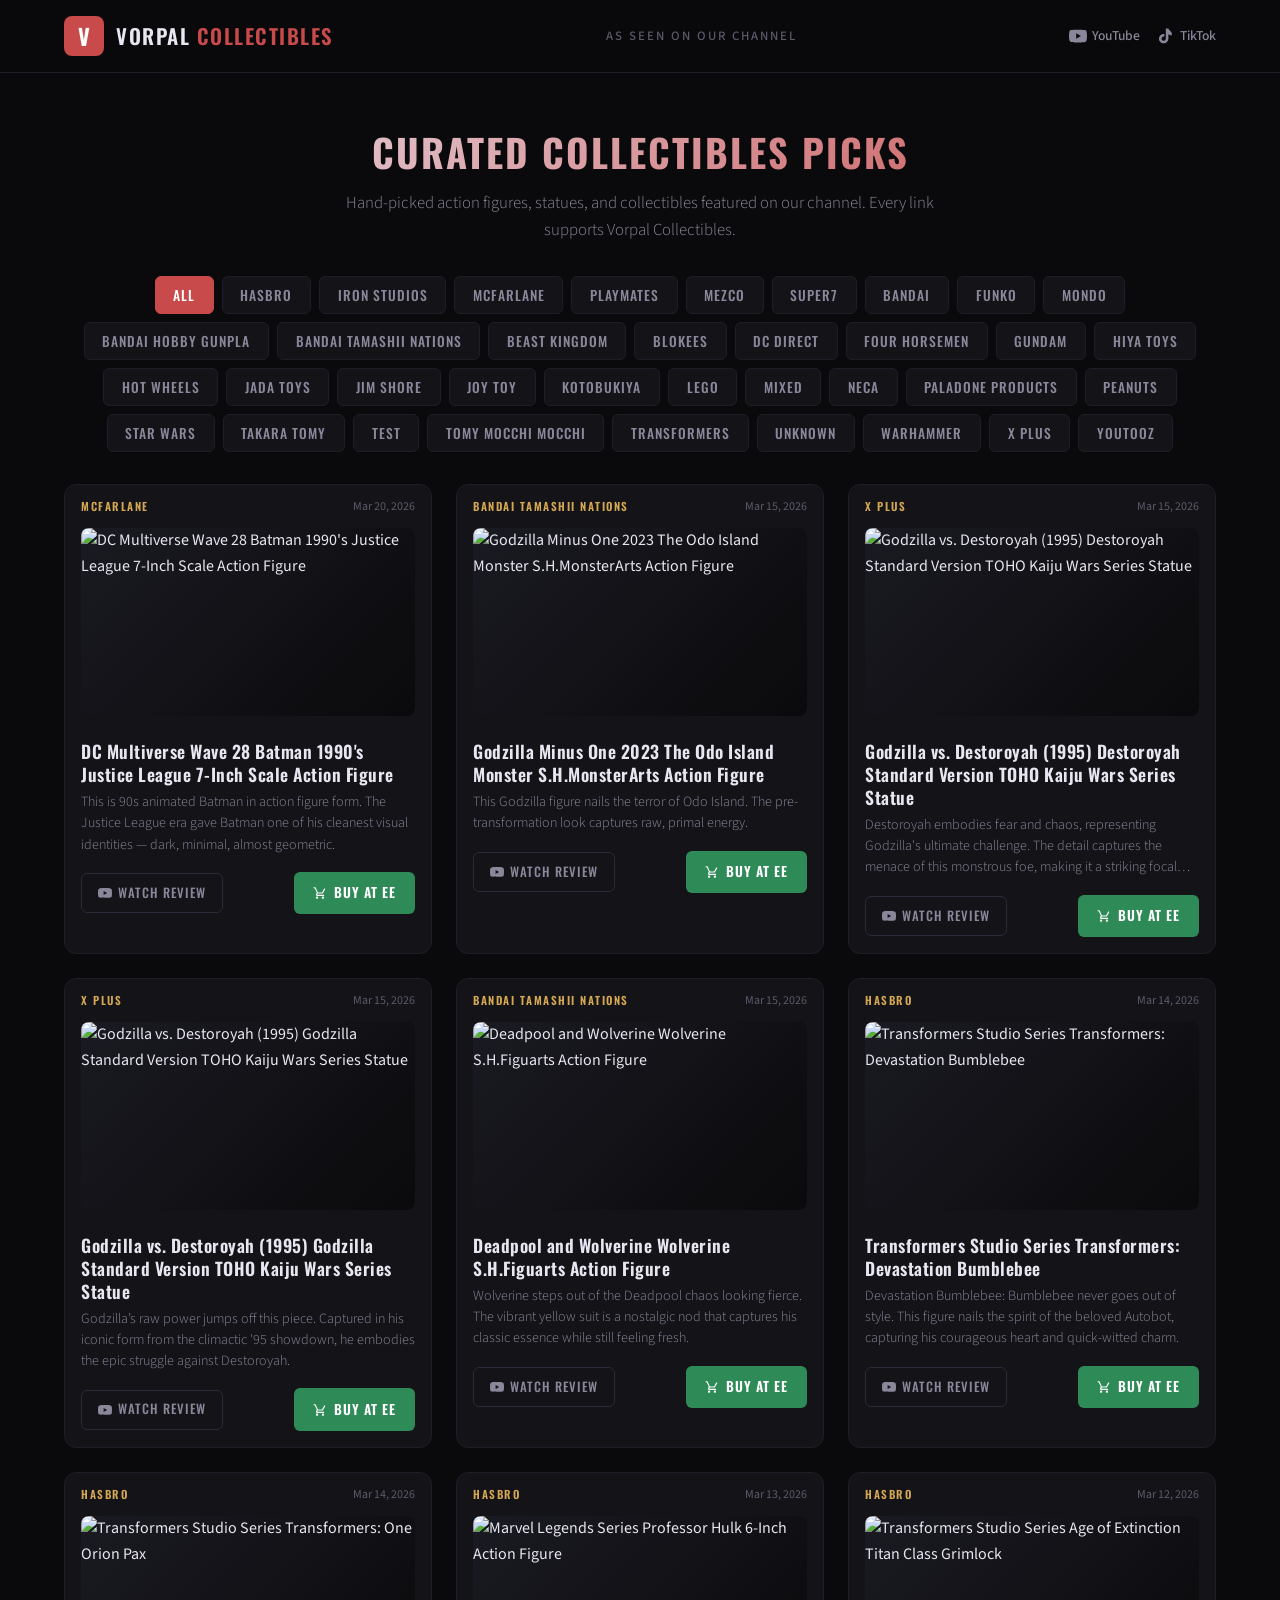
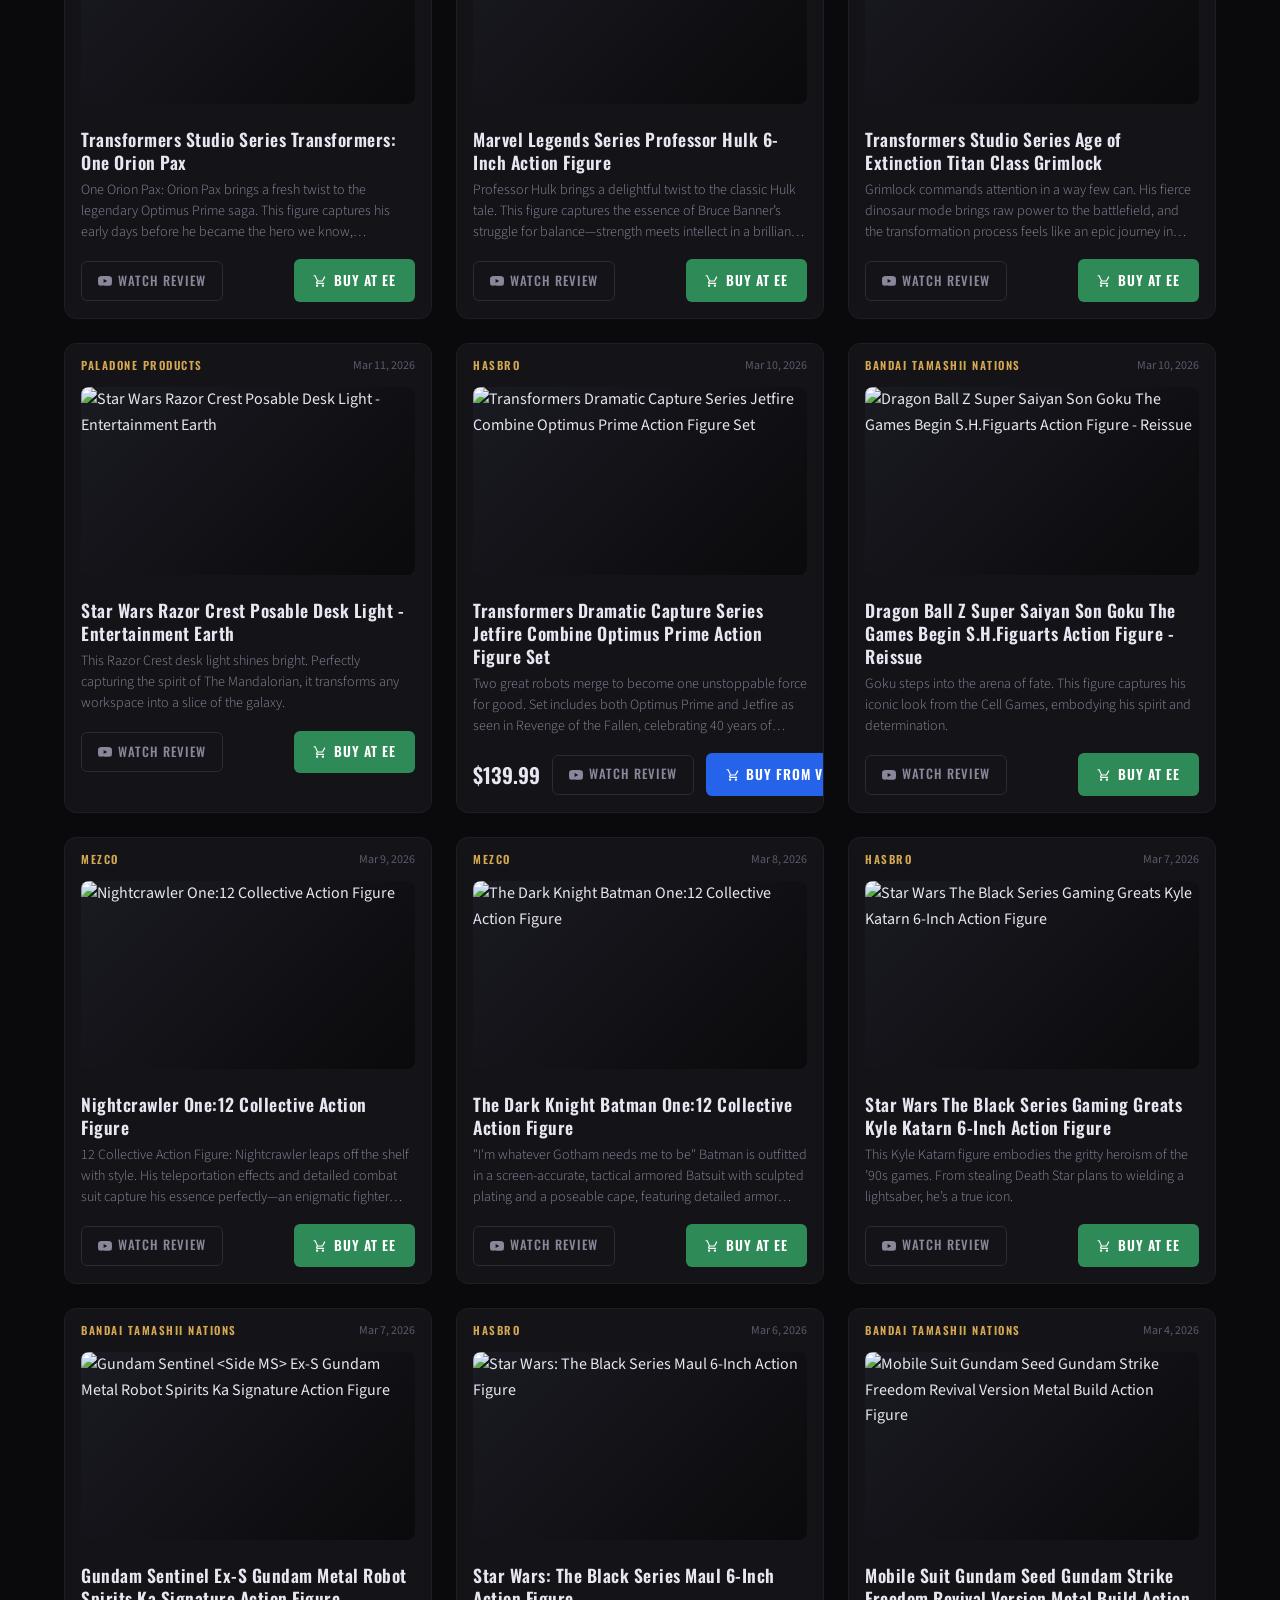
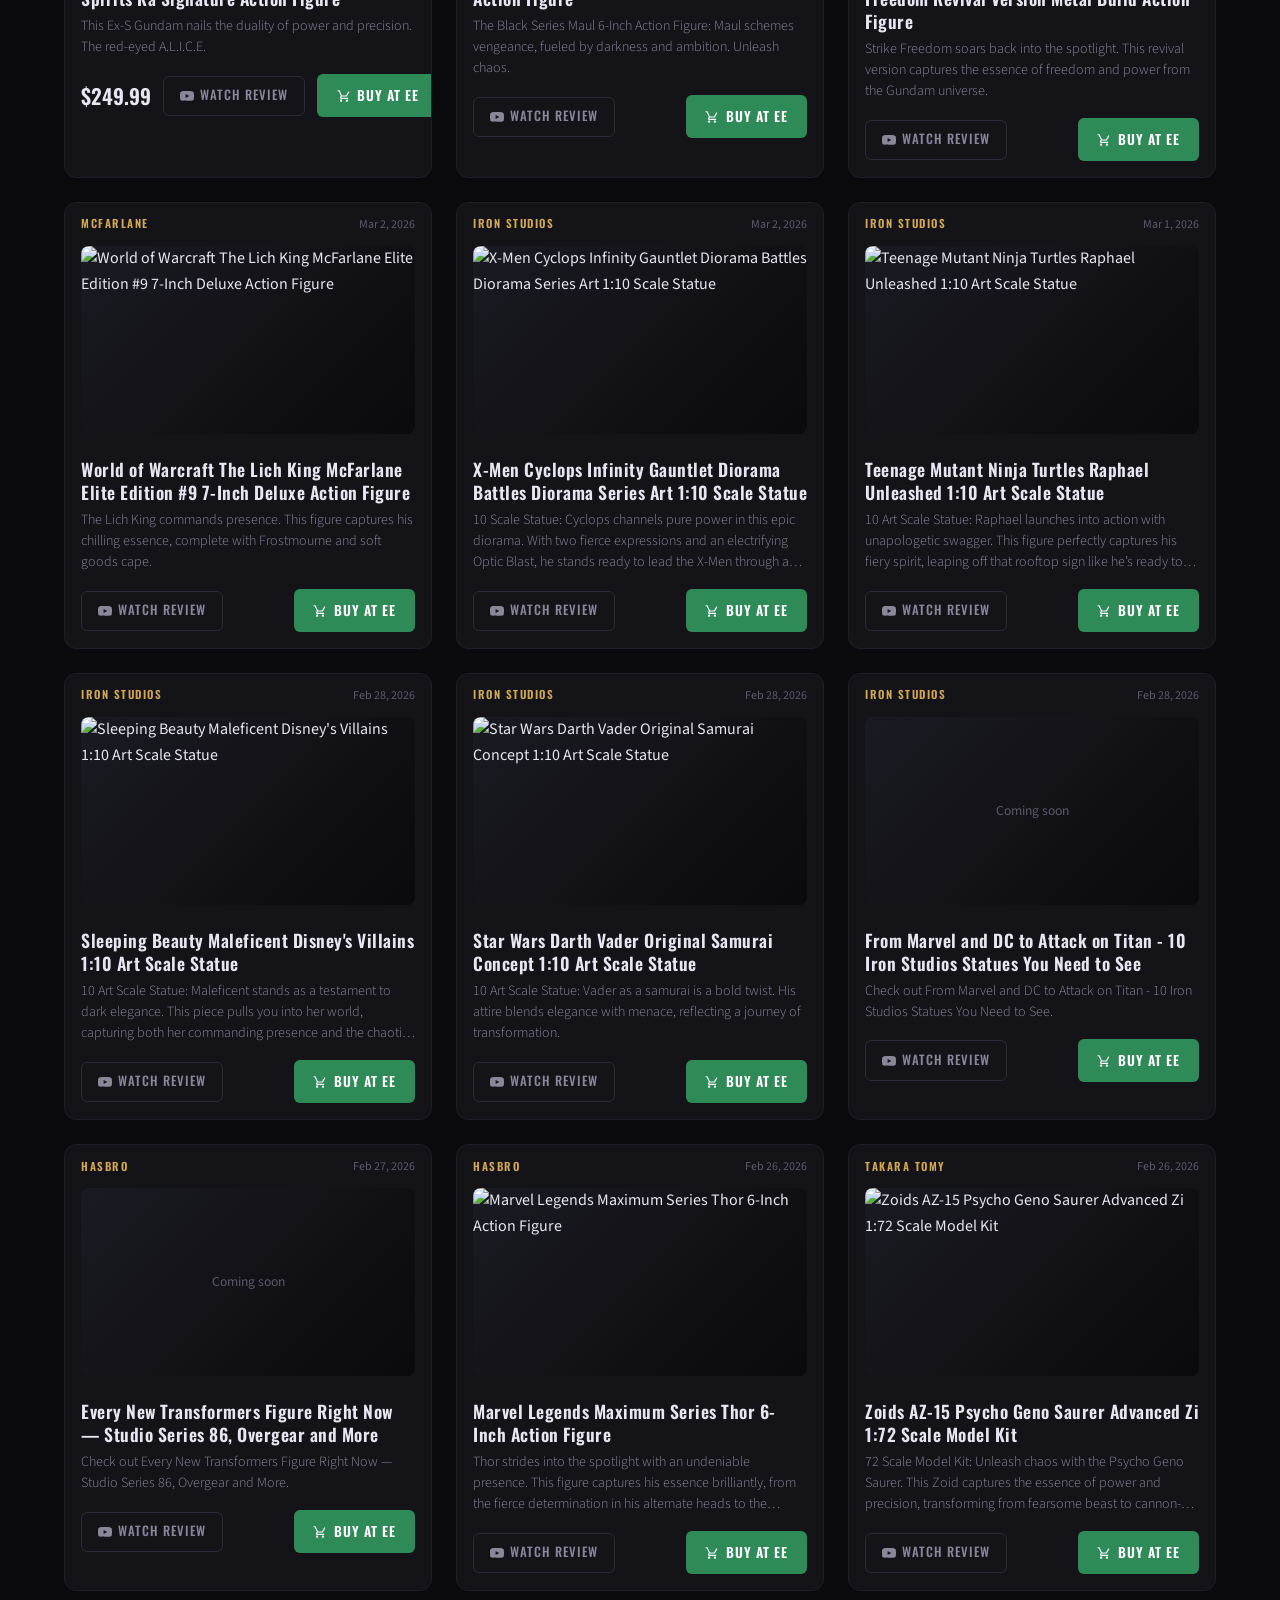
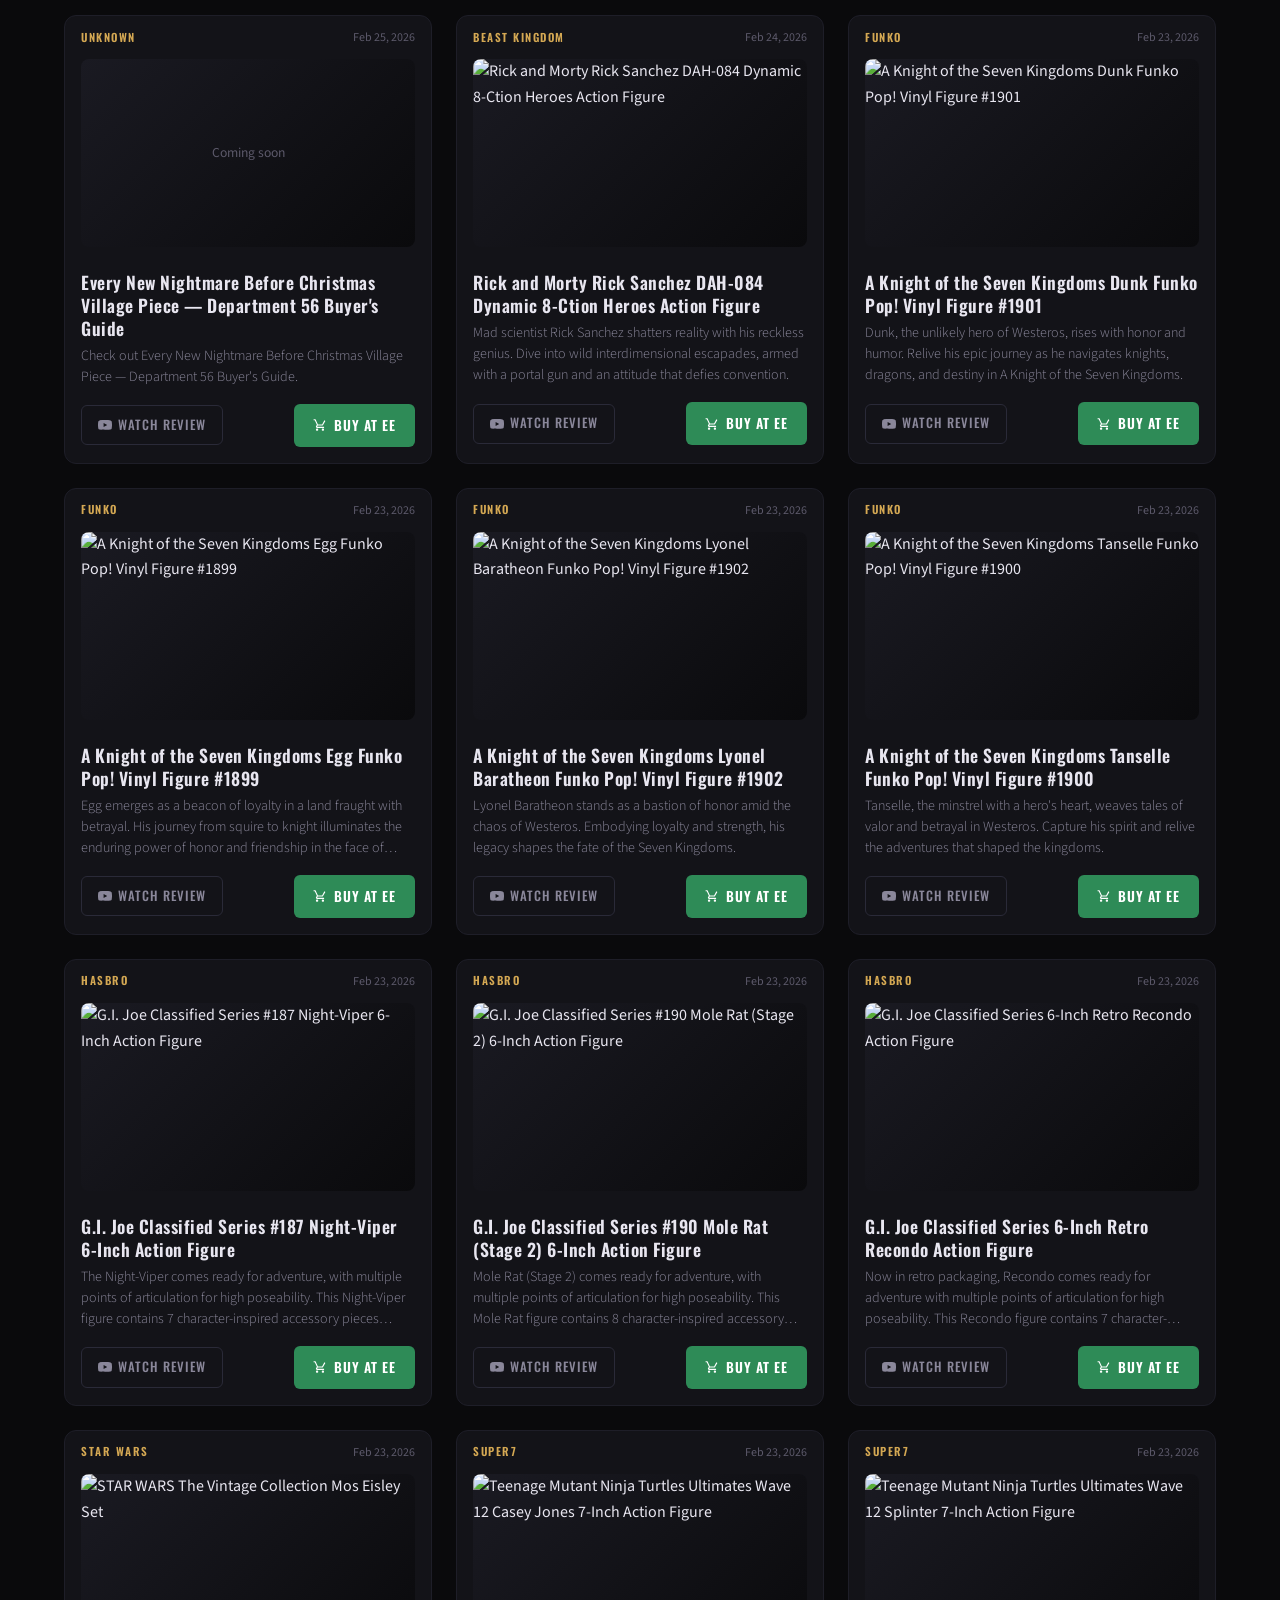
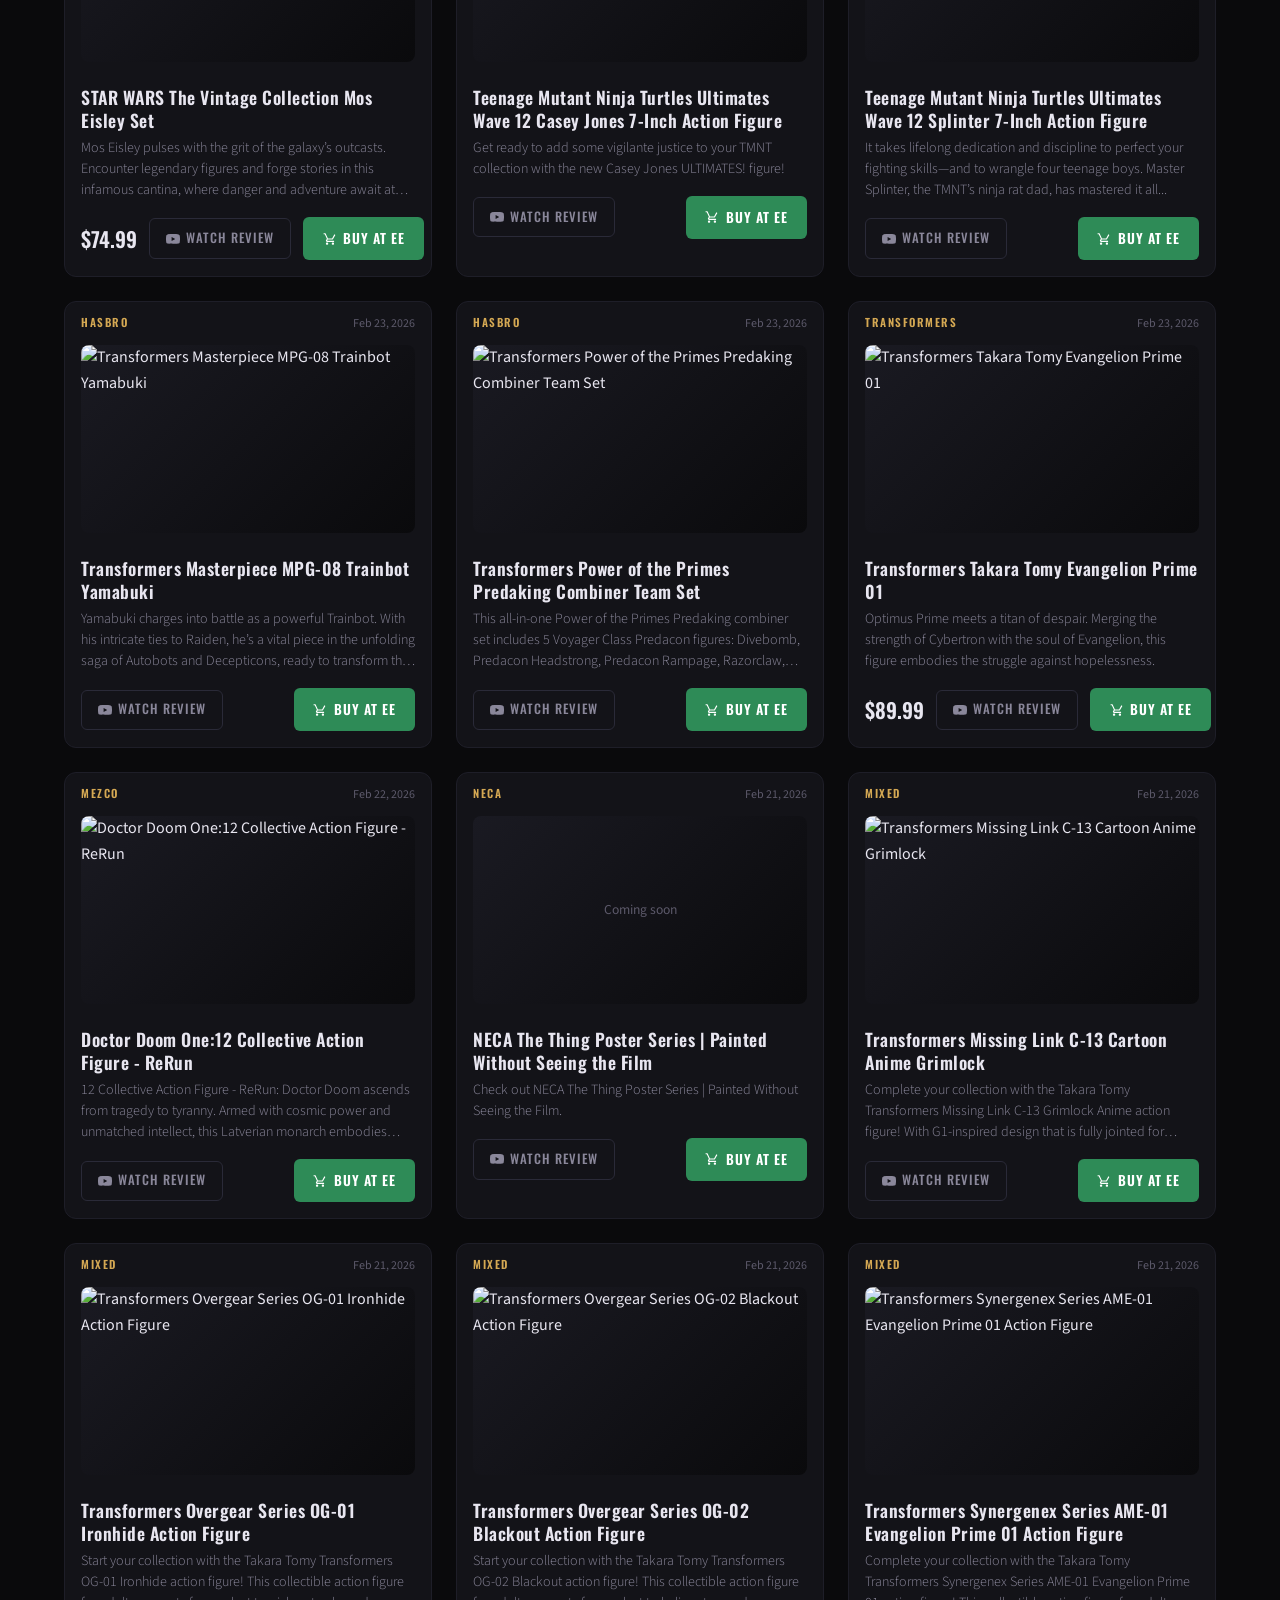
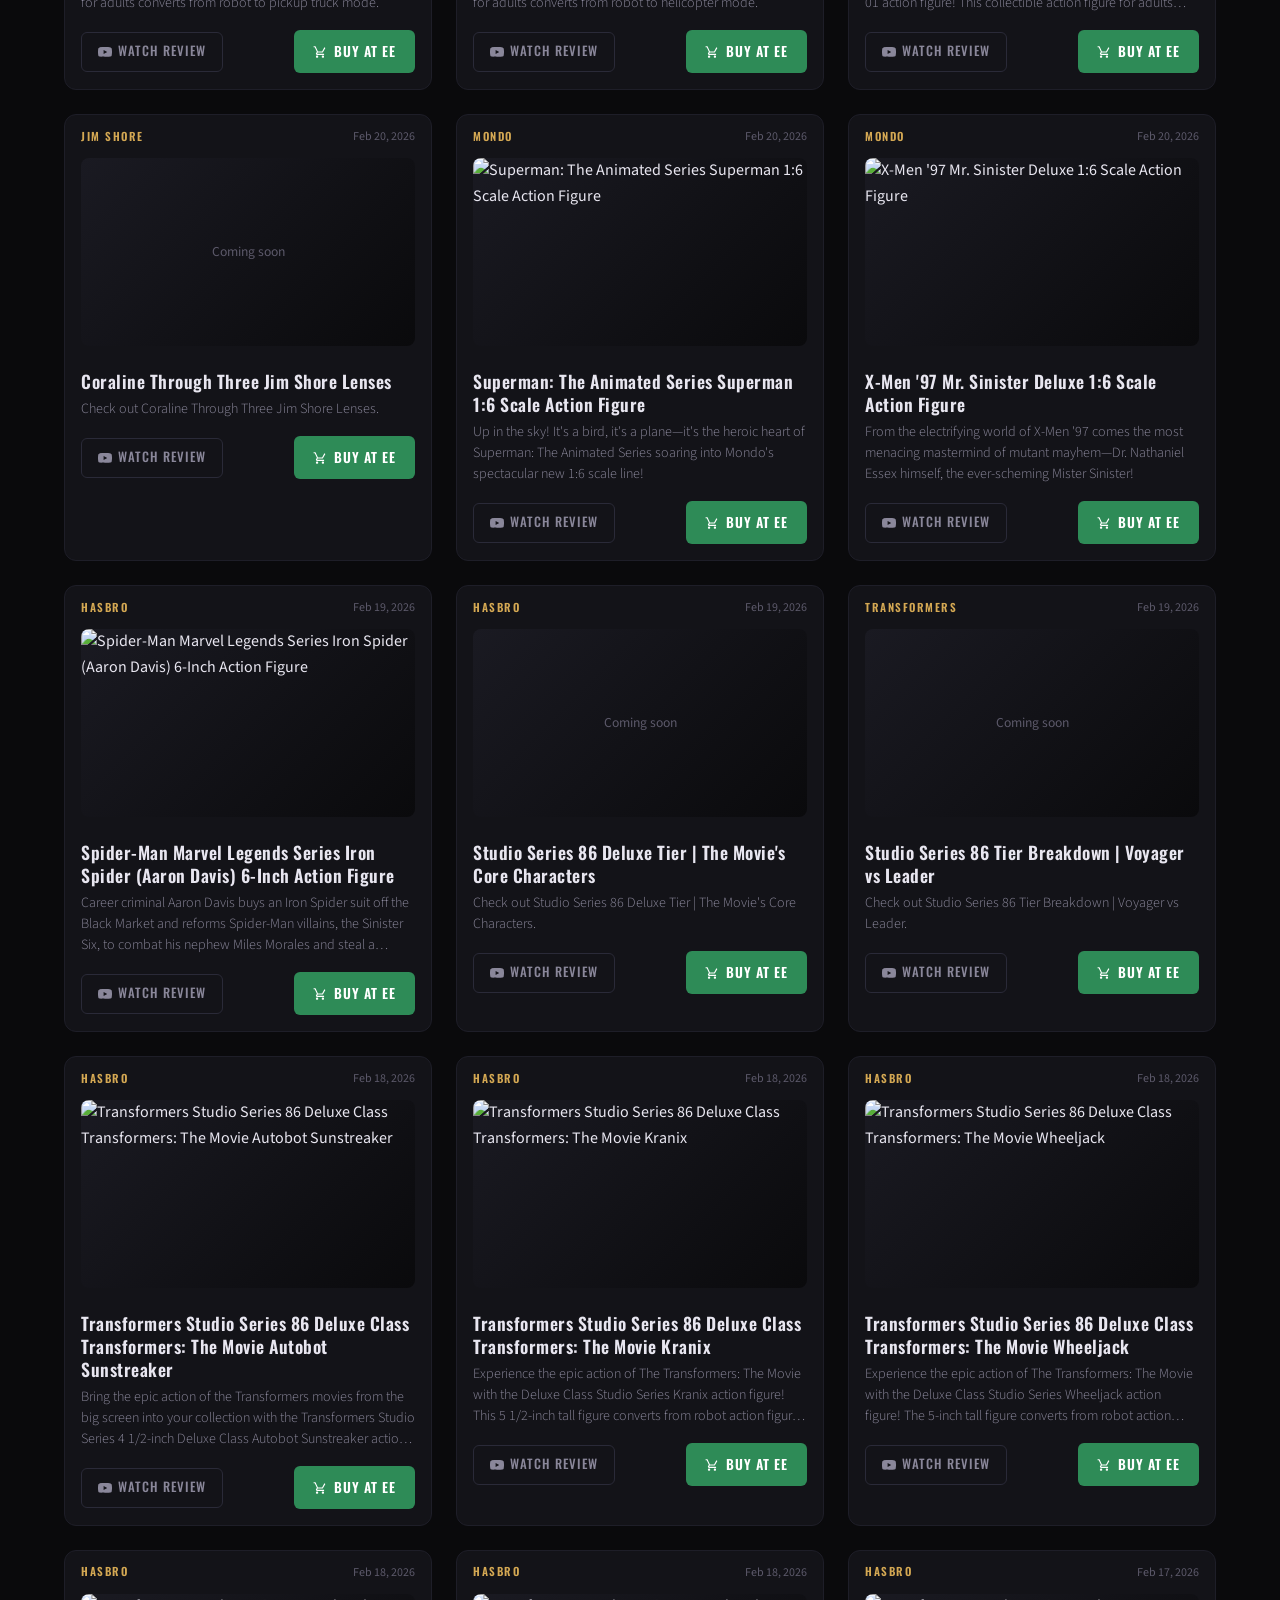
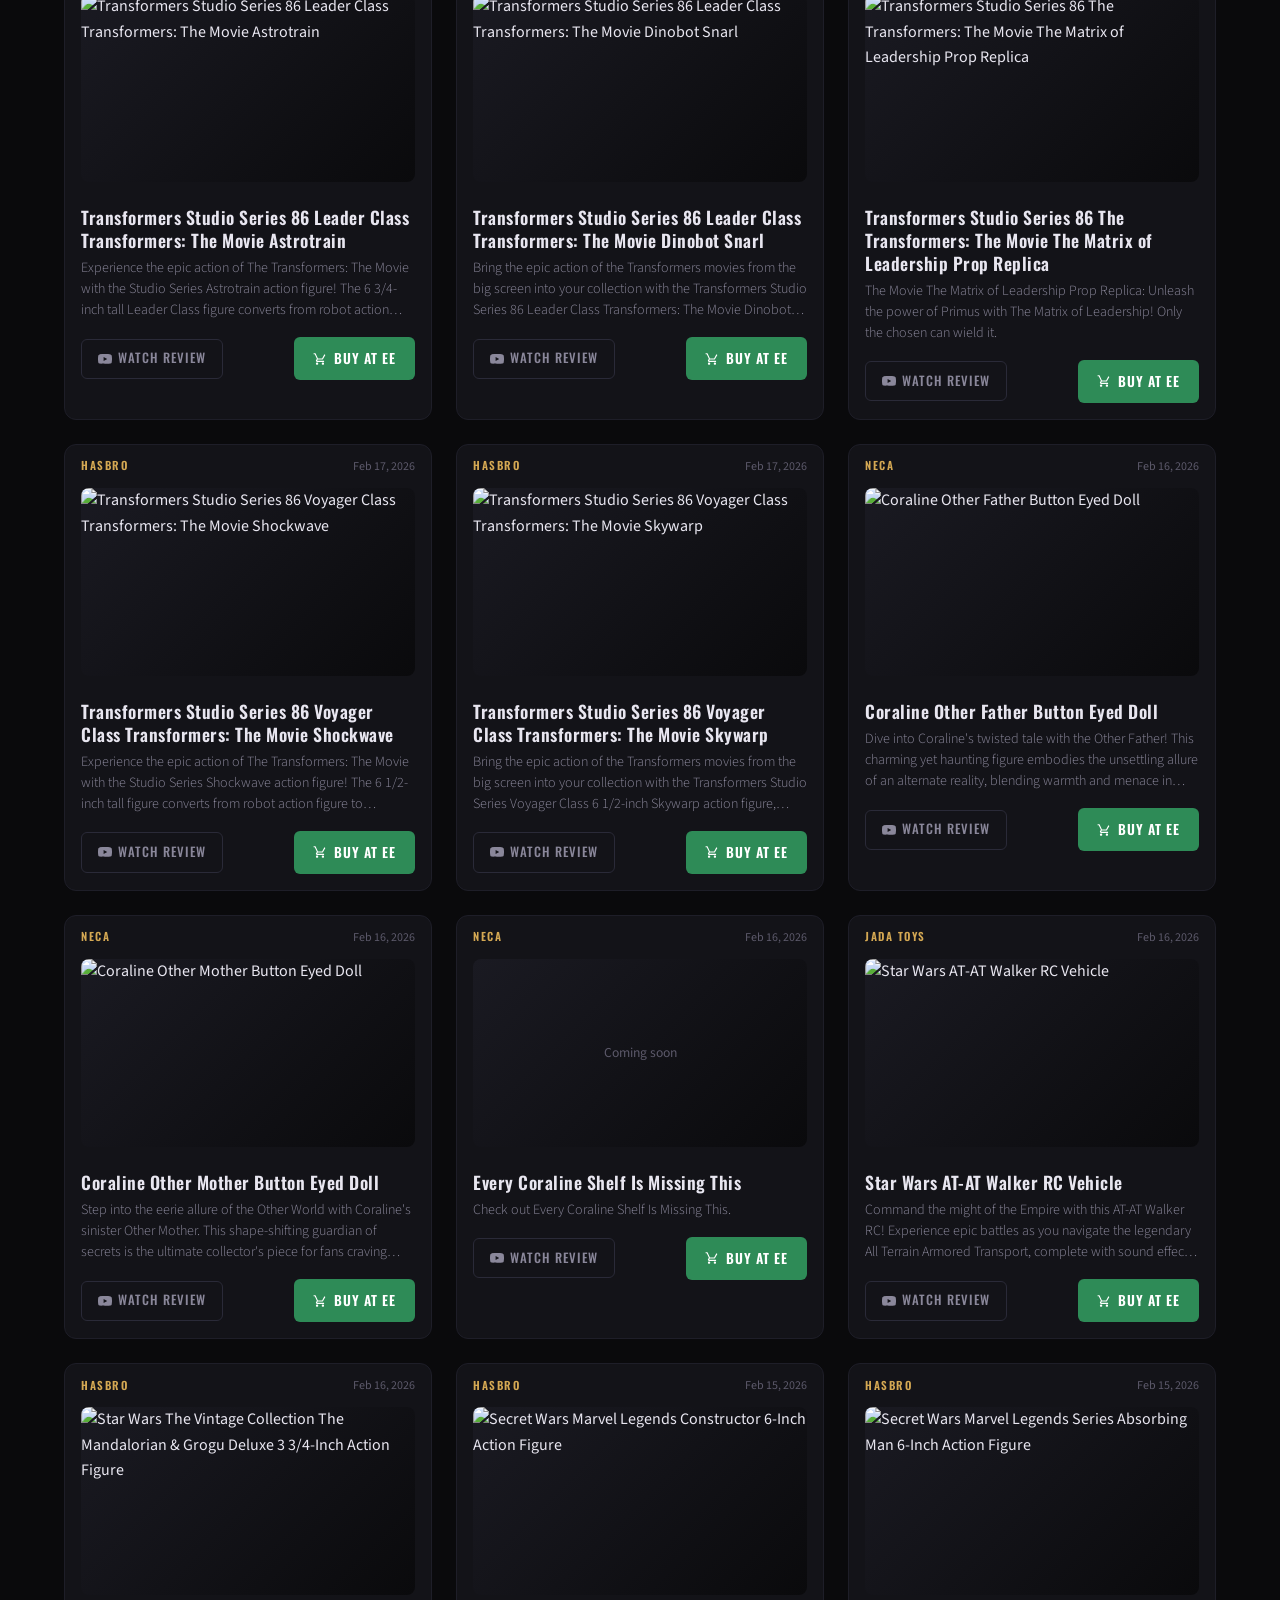
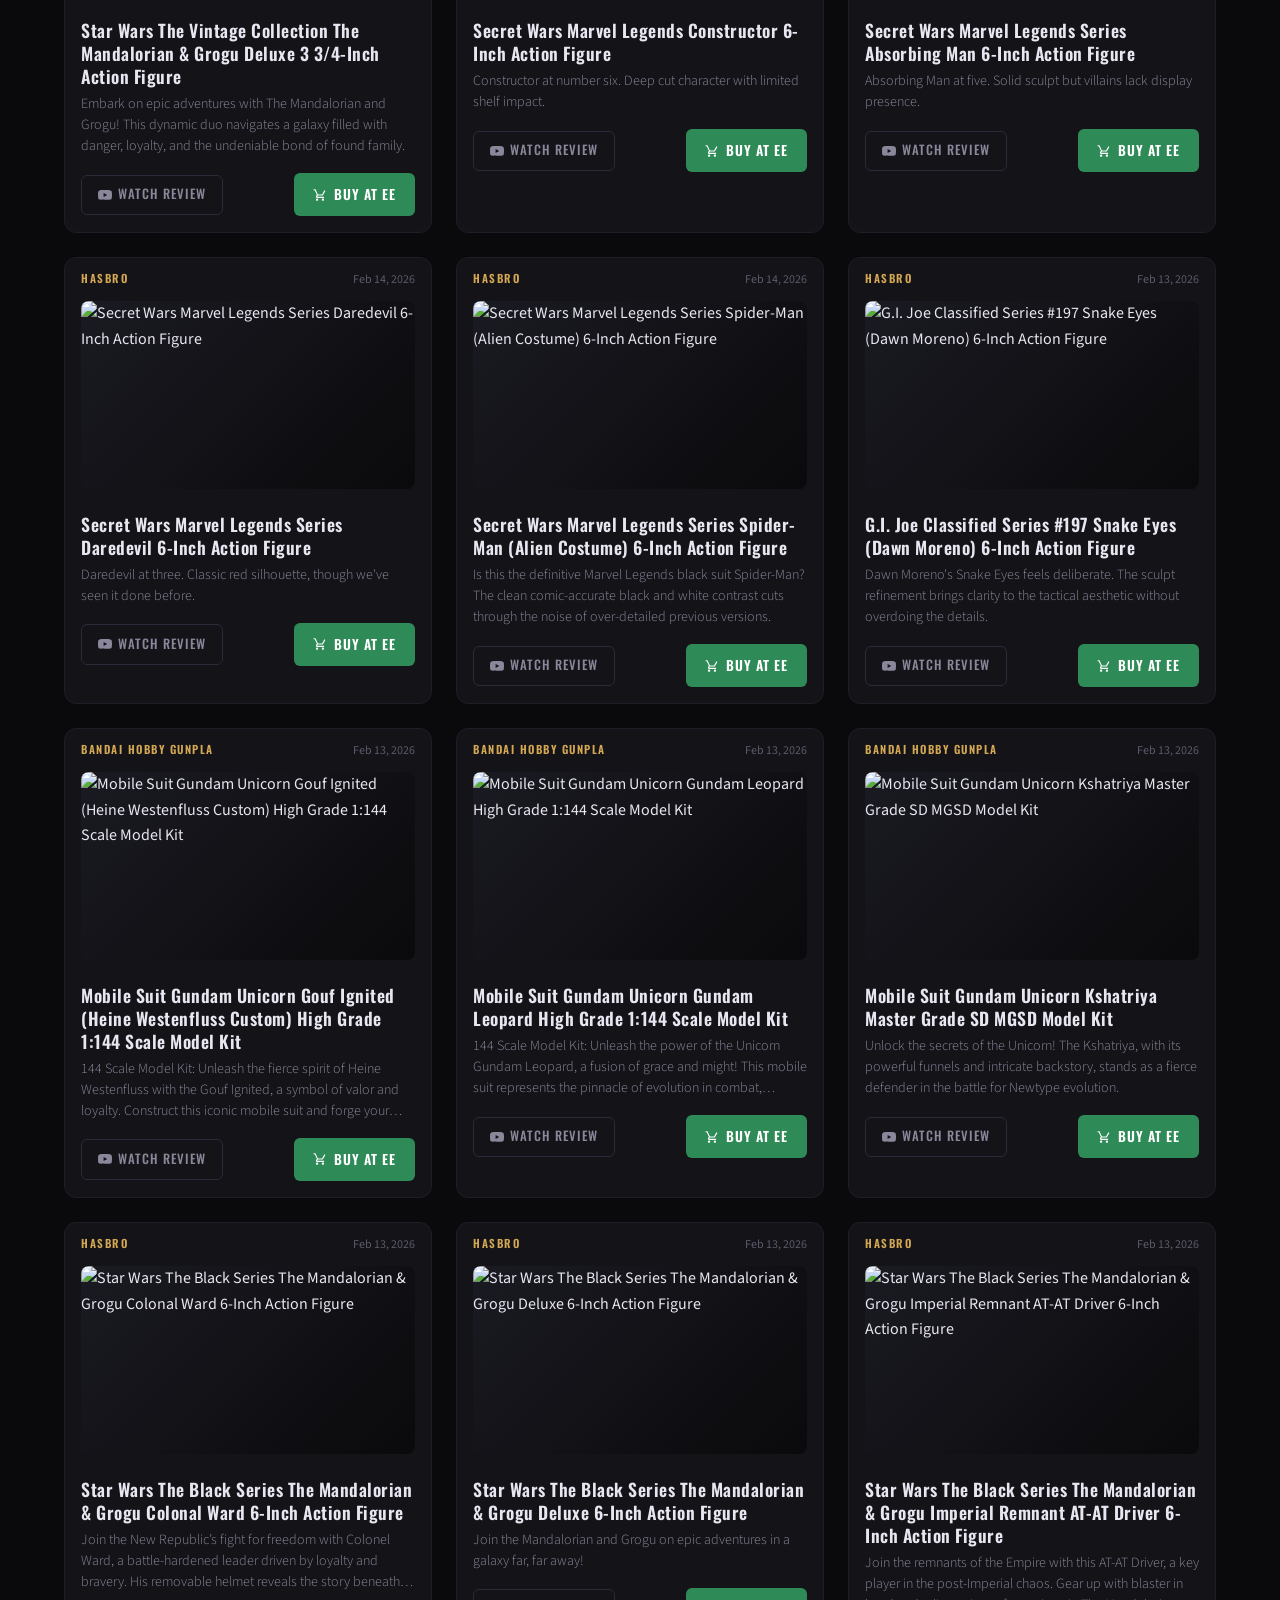
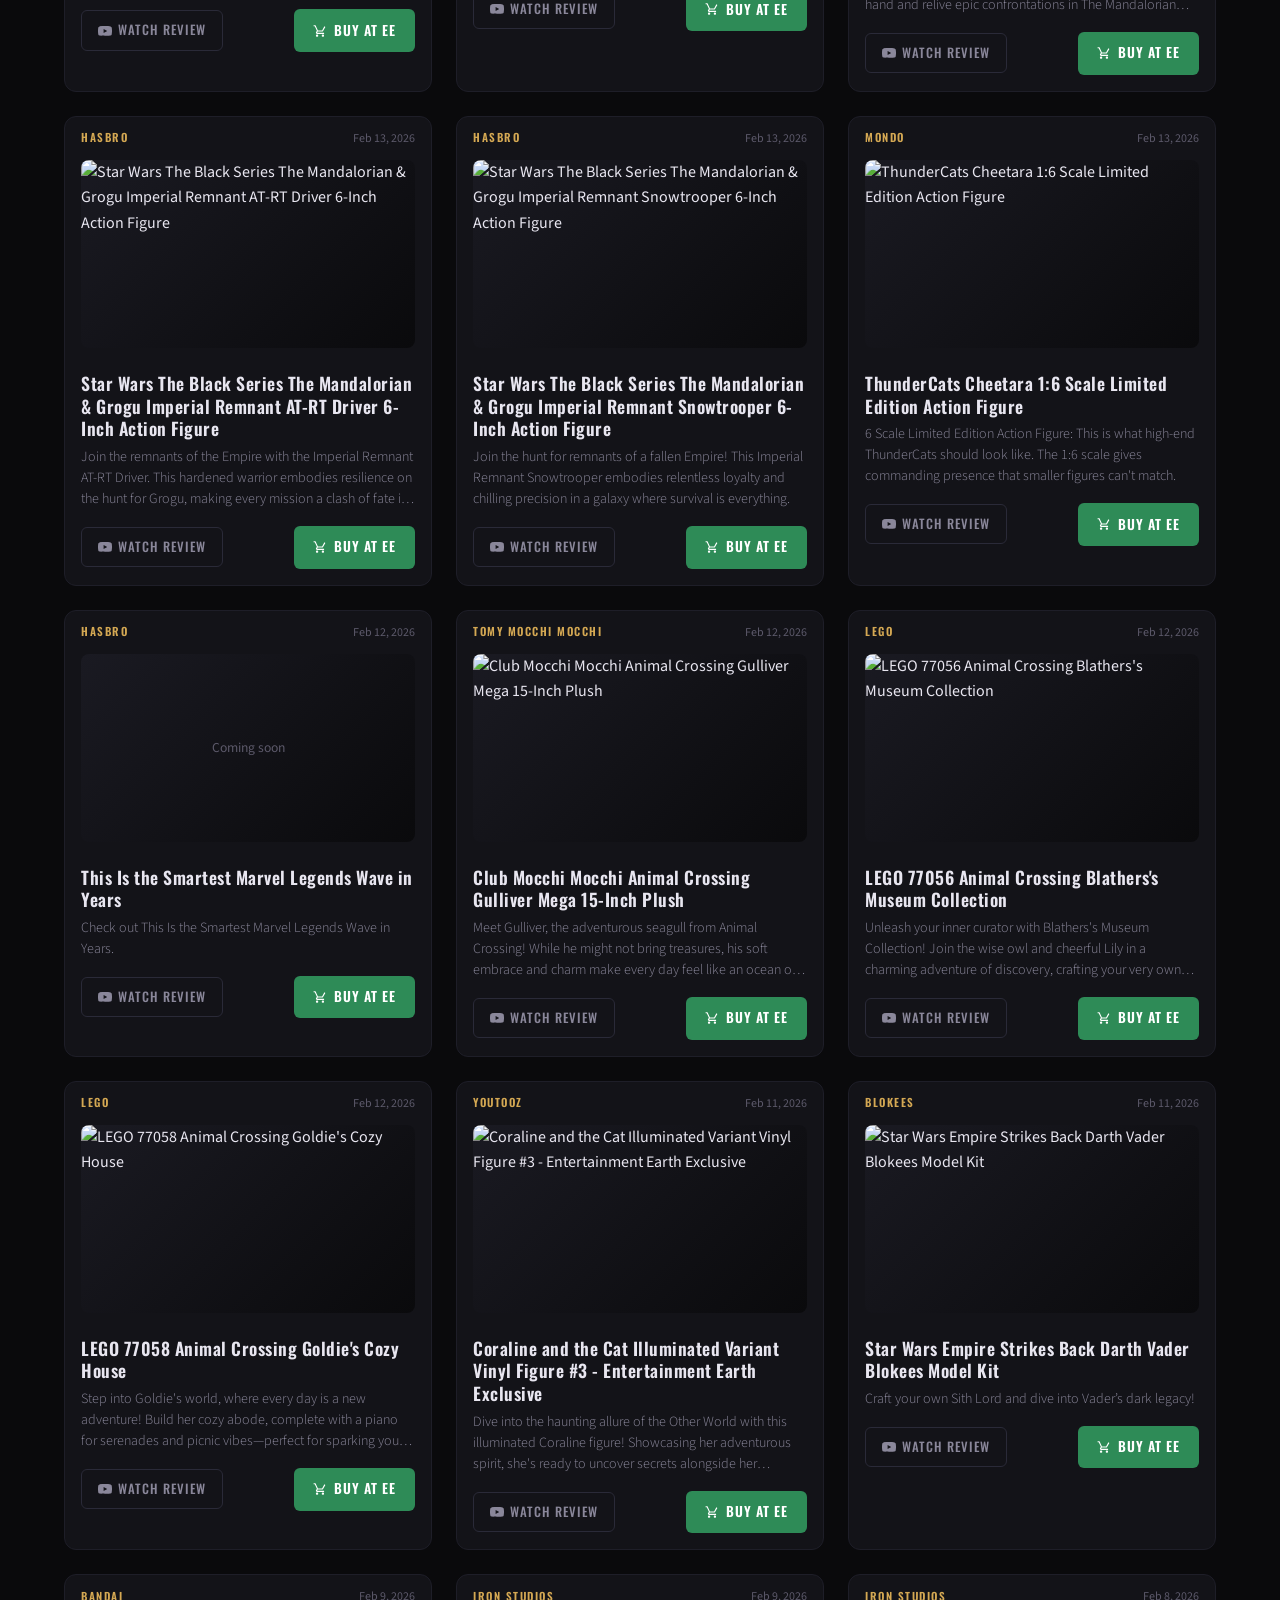
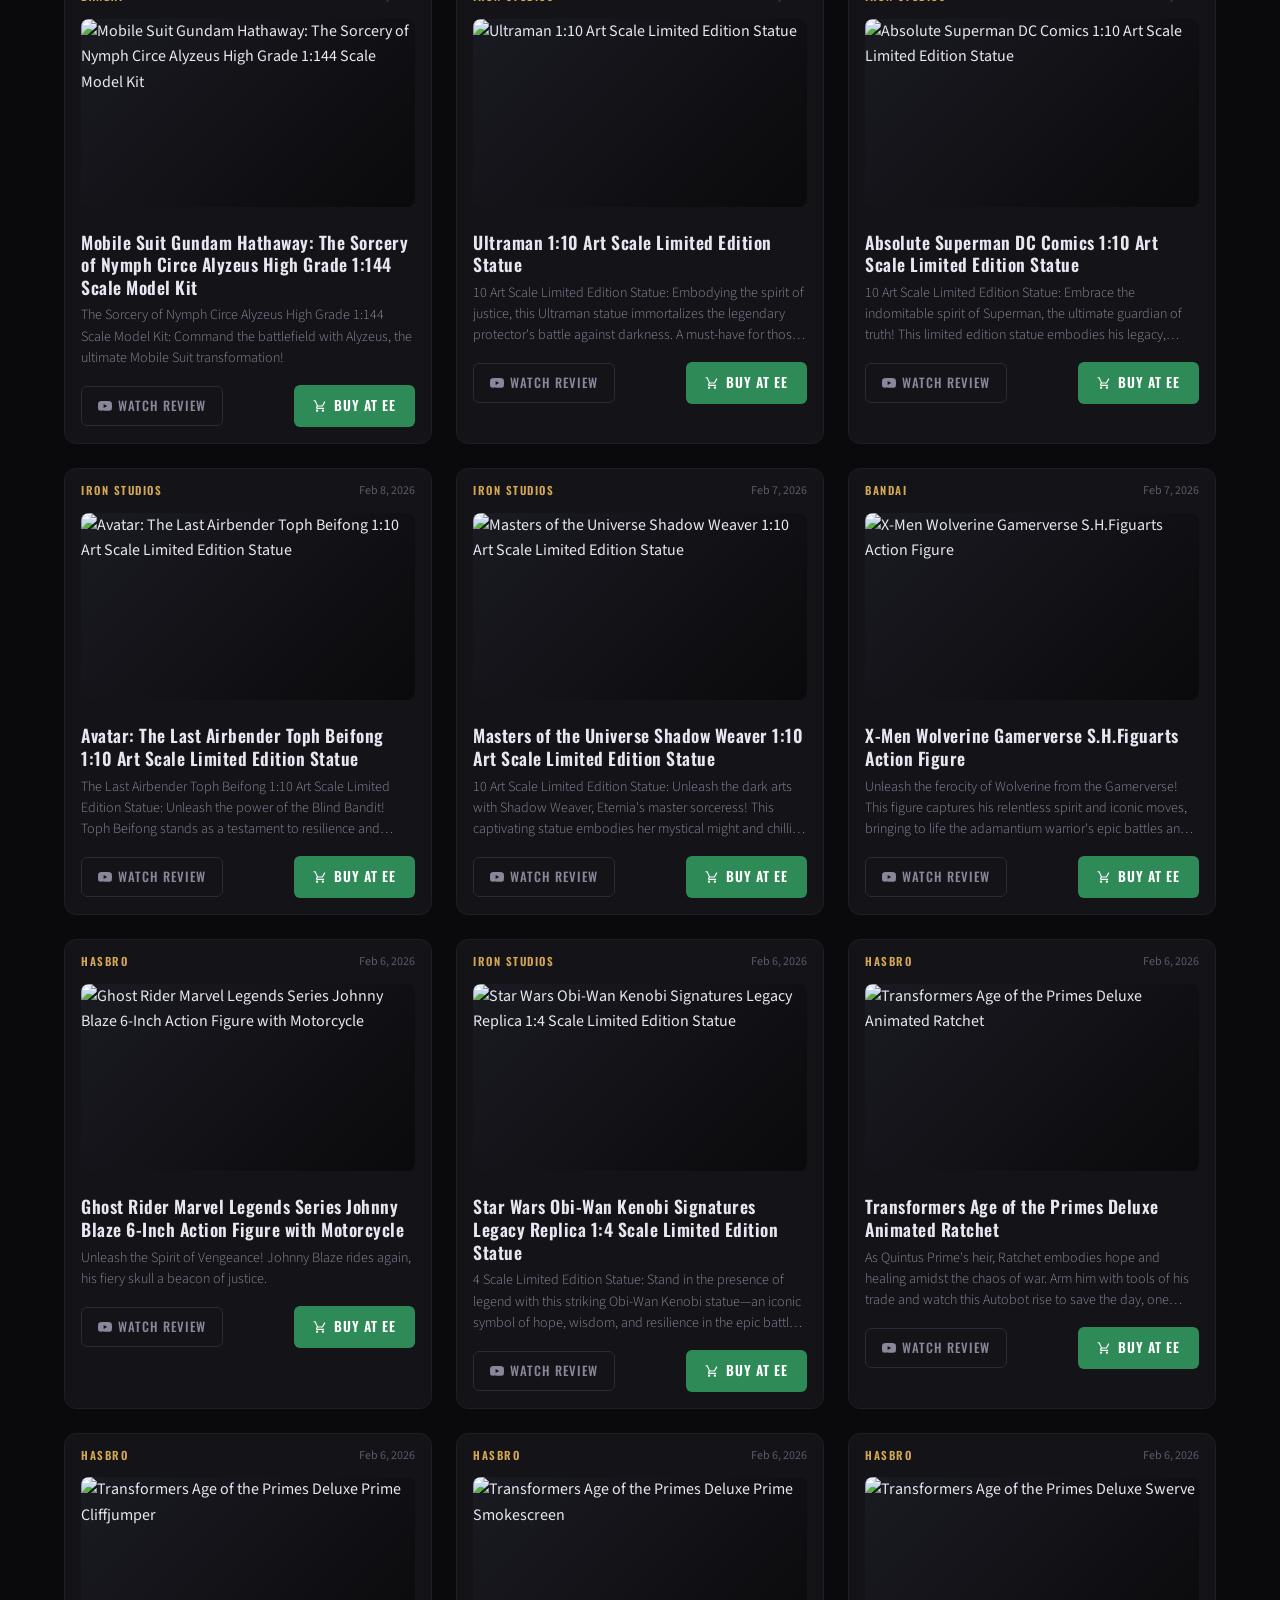
==== commit 6f29f0c0: "Add Jetfire Combine Optimus Prime product page + update shop Co-Authored-By: Claude Opus 4.6 <norepl" ====
--- a/shop/index.html
+++ b/shop/index.html
@@ -9,6 +9,7 @@
       gtag('js', new Date());
       gtag('config', 'G-GHHF8WK335');
     </script>
+    <meta name='impact-site-verification' value='f5c4f094-29b6-464e-9c51-4e6538cdb504'>
     <meta charset="UTF-8">
     <meta name="viewport" content="width=device-width, initial-scale=1.0">
     <title>Vorpal Collectibles</title>
@@ -42,6 +43,7 @@
             min-height: 100vh;
         }
 
+        /* === HEADER === */
         .site-header {
             position: sticky;
             top: 0;
@@ -117,6 +119,7 @@
         .social-link:hover { color: var(--accent-vorpal); }
         .social-link svg { width: 18px; height: 18px; fill: currentColor; }
 
+        /* === HERO === */
         .hero {
             max-width: 1200px;
             margin: 0 auto;
@@ -145,6 +148,7 @@
             font-weight: 300;
         }
 
+        /* === FILTERS === */
         .filter-bar {
             max-width: 1200px;
             margin: 0 auto;
@@ -182,6 +186,7 @@
             color: white;
         }
 
+        /* === PRODUCT GRID === */
         .products-grid {
             max-width: 1200px;
             margin: 0 auto;
@@ -191,6 +196,7 @@
             gap: 1.5rem;
         }
 
+        /* === PRODUCT CARD === */
         .product-card {
             background: var(--bg-card);
             border: 1px solid var(--border-subtle);
@@ -241,6 +247,7 @@
             color: var(--text-muted);
         }
 
+        /* === CARD MEDIA (video or image) === */
         .card-media {
             margin: 0.75rem 1rem;
             border-radius: 8px;
@@ -288,6 +295,7 @@
             font-size: 0.85rem;
         }
 
+        /* === CARD BODY === */
         .card-body {
             padding: 0.75rem 1rem 1rem;
         }
@@ -393,6 +401,38 @@
             fill: currentColor;
         }
 
+        .btn-watch {
+            display: inline-flex;
+            align-items: center;
+            gap: 0.4rem;
+            background: var(--bg-card);
+            border: 1px solid var(--border-accent);
+            color: var(--text-secondary);
+            text-decoration: none;
+            font-family: var(--font-display);
+            font-size: 0.8rem;
+            font-weight: 500;
+            letter-spacing: 1px;
+            text-transform: uppercase;
+            padding: 0.55rem 1rem;
+            border-radius: 6px;
+            transition: all 0.2s;
+            white-space: nowrap;
+        }
+
+        .btn-watch:hover {
+            border-color: var(--accent-vorpal);
+            color: var(--text-primary);
+            background: var(--accent-vorpal-glow);
+        }
+
+        .btn-watch svg {
+            width: 14px;
+            height: 14px;
+            fill: currentColor;
+        }
+
+        /* === FOOTER === */
         .site-footer {
             border-top: 1px solid var(--border-subtle);
             padding: 2rem 1.5rem;
@@ -418,6 +458,7 @@
             font-size: 1.1rem;
         }
 
+        /* === RESPONSIVE === */
         @media (max-width: 768px) {
             .header-tagline { display: none; }
             .hero h1 { font-size: 1.7rem; }
@@ -467,22 +508,41 @@
     <div class="filter-bar" id="filterBar">
         <button class="filter-btn active" data-brand="all">All</button>
         <button class="filter-btn" data-brand="hasbro">Hasbro</button>
-        <button class="filter-btn" data-brand="funko">Funko</button>
         <button class="filter-btn" data-brand="iron-studios">Iron Studios</button>
-        <button class="filter-btn" data-brand="mcfarlane">McFarlane</button>
-        <button class="filter-btn" data-brand="four-horsemen">Four Horsemen</button>
+        <button class="filter-btn" data-brand="mcfarlane">Mcfarlane</button>
+        <button class="filter-btn" data-brand="playmates">Playmates</button>
         <button class="filter-btn" data-brand="mezco">Mezco</button>
         <button class="filter-btn" data-brand="super7">Super7</button>
-        <button class="filter-btn" data-brand="playmates">Playmates</button>
+        <button class="filter-btn" data-brand="bandai">Bandai</button>
+        <button class="filter-btn" data-brand="funko">Funko</button>
+        <button class="filter-btn" data-brand="mondo">Mondo</button>
+        <button class="filter-btn" data-brand="bandai-hobby-gunpla">Bandai Hobby Gunpla</button>
         <button class="filter-btn" data-brand="bandai-tamashii-nations">Bandai Tamashii Nations</button>
-        <button class="filter-btn" data-brand="bandai">Bandai</button>
+        <button class="filter-btn" data-brand="beast-kingdom">Beast Kingdom</button>
+        <button class="filter-btn" data-brand="blokees">Blokees</button>
+        <button class="filter-btn" data-brand="dc-direct">Dc Direct</button>
+        <button class="filter-btn" data-brand="four-horsemen">Four Horsemen</button>
+        <button class="filter-btn" data-brand="gundam">Gundam</button>
+        <button class="filter-btn" data-brand="hiya-toys">Hiya Toys</button>
+        <button class="filter-btn" data-brand="hot-wheels">Hot Wheels</button>
+        <button class="filter-btn" data-brand="jada-toys">Jada Toys</button>
+        <button class="filter-btn" data-brand="jim-shore">Jim Shore</button>
+        <button class="filter-btn" data-brand="joy-toy">Joy Toy</button>
+        <button class="filter-btn" data-brand="kotobukiya">Kotobukiya</button>
+        <button class="filter-btn" data-brand="lego">Lego</button>
+        <button class="filter-btn" data-brand="mixed">Mixed</button>
+        <button class="filter-btn" data-brand="neca">Neca</button>
+        <button class="filter-btn" data-brand="paladone-products">Paladone Products</button>
+        <button class="filter-btn" data-brand="peanuts">Peanuts</button>
+        <button class="filter-btn" data-brand="star-wars">Star Wars</button>
+        <button class="filter-btn" data-brand="takara-tomy">Takara Tomy</button>
+        <button class="filter-btn" data-brand="test">Test</button>
+        <button class="filter-btn" data-brand="tomy-mocchi-mocchi">Tomy Mocchi Mocchi</button>
+        <button class="filter-btn" data-brand="transformers">Transformers</button>
+        <button class="filter-btn" data-brand="unknown">Unknown</button>
         <button class="filter-btn" data-brand="warhammer">Warhammer</button>
-        <button class="filter-btn" data-brand="transformers">Transformers</button>
-        <button class="filter-btn" data-brand="neca">NECA</button>
-        <button class="filter-btn" data-brand="joy-toy">Joy Toy</button>
-        <button class="filter-btn" data-brand="bandai-hobby-gunpla">Bandai Hobby Gunpla</button>
-        <button class="filter-btn" data-brand="mondo">Mondo</button>
-        <button class="filter-btn" data-brand="mixed">Mixed</button>
+        <button class="filter-btn" data-brand="x-plus">X Plus</button>
+        <button class="filter-btn" data-brand="youtooz">Youtooz</button>
     </div>
 
     <!-- PRODUCTS -->
@@ -497,260 +557,11 @@
     </footer>
 
     <script>
-    const products = [
-        { id: "a-knight-of-the-seven-kingdoms-dunk-funko-pop-vinyl-figure-1901", title: "A Knight of the Seven Kingdoms Dunk Funko Pop! Vinyl Figure #1901", brand: "funko", description: "Dunk, the unlikely hero of Westeros, rises with honor and humor. Relive his epic journey as he navigates knights, dragons, and destiny in A Knight of the Seven Kingdoms.", price: "", preorder: true, eta: "", affiliate_url: "https://ee.toys/JYACV1", video_id: "JQrHY-r7pKQ", video_type: "short", image_url: "https://media.entertainmentearth.com/assets/images/b48e778559614d36b7a14f3ae1b029fexl.jpg", date_added: "2026-03-16", date_published: "2026-02-23", date_uploaded: "2026-02-23", status: "active" },
-        { id: "a-knight-of-the-seven-kingdoms-egg-funko-pop-vinyl-figure-1899", title: "A Knight of the Seven Kingdoms Egg Funko Pop! Vinyl Figure #1899", brand: "funko", description: "Egg emerges as a beacon of loyalty in a land fraught with betrayal. His journey from squire to knight illuminates the enduring power of honor and friendship in the face of darkness.", price: "", preorder: true, eta: "", affiliate_url: "https://ee.toys/JYACV1", video_id: "JQrHY-r7pKQ", video_type: "short", image_url: "https://media.entertainmentearth.com/assets/images/ca60e04025d64744a3e9f0e5b8bbada3xl.jpg", date_added: "2026-03-16", date_published: "2026-02-23", date_uploaded: "2026-02-23", status: "active" },
-        { id: "a-knight-of-the-seven-kingdoms-lyonel-baratheon-funko-pop-vinyl-figure-1902", title: "A Knight of the Seven Kingdoms Lyonel Baratheon Funko Pop! Vinyl Figure #1902", brand: "funko", description: "Lyonel Baratheon stands as a bastion of honor amid the chaos of Westeros. Embodying loyalty and strength, his legacy shapes the fate of the Seven Kingdoms.", price: "", preorder: true, eta: "", affiliate_url: "https://ee.toys/JYACV1", video_id: "JQrHY-r7pKQ", video_type: "short", image_url: "https://media.entertainmentearth.com/assets/images/c5558226425946658d614e30482f6d11xl.jpg", date_added: "2026-03-16", date_published: "2026-02-23", date_uploaded: "2026-02-23", status: "active" },
-        { id: "a-knight-of-the-seven-kingdoms-tanselle-funko-pop-vinyl-figure-1900", title: "A Knight of the Seven Kingdoms Tanselle Funko Pop! Vinyl Figure #1900", brand: "funko", description: "Tanselle, the minstrel with a hero's heart, weaves tales of valor and betrayal in Westeros. Capture his spirit and relive the adventures that shaped the kingdoms.", price: "", preorder: true, eta: "", affiliate_url: "https://ee.toys/JYACV1", video_id: "JQrHY-r7pKQ", video_type: "short", image_url: "https://media.entertainmentearth.com/assets/images/186f3a2d21c1445199946e028d76ca71xl.jpg", date_added: "2026-03-16", date_published: "2026-02-23", date_uploaded: "2026-02-23", status: "active" },
-        { id: "absolute-superman-dc-comics-110-art-scale-limited-edition-statue", title: "Absolute Superman DC Comics 1:10 Art Scale Limited Edition Statue", brand: "iron-studios", description: "10 Art Scale Limited Edition Statue: Embrace the indomitable spirit of Superman, the ultimate guardian of truth! This limited edition statue embodies his legacy, showcasing the fearless protector ready to inspire hope in any collection", price: "", preorder: true, eta: "", affiliate_url: "https://ee.toys/JYACV1", video_id: "IACUJReVWzw", video_type: "short", image_url: "https://media.entertainmentearth.com/assets/images/bc0c1badd92744e890be29f9e405eb6bxl.jpg", date_added: "2026-03-16", date_published: "2026-02-08", date_uploaded: "2026-02-08", status: "active" },
-        { id: "adorable-animal-crossing-plushies-tom-nook-isabelle-and-more-animalcrossing-nint", title: "Adorable Animal Crossing Plushies: Tom Nook, Isabelle, and More! #animalcrossing #nintendoswitch", brand: "unknown", description: "Check out Adorable Animal Crossing Plushies: Tom Nook, Isabelle, and More! #animalcrossing #nintendoswitch.", price: "", preorder: false, eta: "", affiliate_url: "https://ee.toys/JYACV1", video_id: "6Y1nVNwI-6E", video_type: "short", image_url: "", date_added: "2026-03-16", date_published: "2024-08-19", date_uploaded: "2024-08-19", status: "active" },
-        { id: "are-comic-book-cover-variants-worth-it-you-tell-me", title: "Are Comic Book Cover Variants Worth It? You Tell Me!", brand: "unknown", description: "Check out Are Comic Book Cover Variants Worth It? You Tell Me!.", price: "", preorder: false, eta: "", affiliate_url: "https://ee.toys/JYACV1", video_id: "U-X3jCs_UYc", video_type: "short", image_url: "", date_added: "2026-03-16", date_published: "2022-10-26", date_uploaded: "2022-10-26", status: "active" },
-        { id: "avatar-the-last-airbender-toph-beifong-110-art-scale-limited-edition-statue", title: "Avatar: The Last Airbender Toph Beifong 1:10 Art Scale Limited Edition Statue", brand: "iron-studios", description: "The Last Airbender Toph Beifong 1:10 Art Scale Limited Edition Statue: Unleash the power of the Blind Bandit! Toph Beifong stands as a testament to resilience and strength, showcasing her unmatched earthbending prowess and indomitable spirit in every detail", price: "", preorder: true, eta: "", affiliate_url: "https://ee.toys/JYACV1", video_id: "VjGqY2YvGcM", video_type: "short", image_url: "https://media.entertainmentearth.com/assets/images/3c5fdb0402904f80843dd931398998eexl.jpg", date_added: "2026-03-16", date_published: "2026-02-08", date_uploaded: "2026-02-08", status: "active" },
-        { id: "batman-wants-answers-who-would-win-in-a-fight-between-batman-and-the-teenage-mut", title: "Batman Wants Answers - Who Would Win In A Fight Between Batman and the Teenage Mutant Ninja Turtles?", brand: "playmates", description: "Check out Batman Wants Answers - Who Would Win In A Fight Between Batman and the Teenage Mutant Ninja Turtles?.", price: "", preorder: false, eta: "", affiliate_url: "https://ee.toys/JYACV1", video_id: "9SgzFsquHPs", video_type: "short", image_url: "", date_added: "2026-03-16", date_published: "2023-02-04", date_uploaded: "2023-02-04", status: "active" },
-        { id: "batman-year-one-one12-collective-action-figure", title: "Batman: Year One One:12 Collective Action Figure", brand: "mezco", description: "Year One One:12 Collective Action Figure: Step into the shadows of Gotham with Batman: Year One, where Bruce Wayne transforms into a relentless force of justice. Experience the birth of a legend as he confronts crime and corruption head-on", price: "", preorder: false, eta: "", affiliate_url: "https://ee.toys/JYACV1", video_id: "0NO6TSlGdaA", video_type: "short", image_url: "https://media.entertainmentearth.com/assets/images/ab7e7e03eeed43dfaf8d8ce15fcd63a1xl.jpg", date_added: "2026-03-16", date_published: "2026-01-08", date_uploaded: "2026-01-07", status: "active" },
-        { id: "bleach-rukia-kuchiki-and-yoruichi-shihoin-statues-highly-detailed-anime-figures", title: "Bleach Rukia Kuchiki and Yoruichi Shihoin Statues | Highly Detailed Anime Figures #shorts", brand: "unknown", description: "Check out Bleach Rukia Kuchiki and Yoruichi Shihoin Statues | Highly Detailed Anime Figures #shorts.", price: "", preorder: false, eta: "", affiliate_url: "https://ee.toys/JYACV1", video_id: "JP4K1VNl_Is", video_type: "short", image_url: "", date_added: "2026-03-16", date_published: "2023-03-08", date_uploaded: "2023-03-08", status: "active" },
-        { id: "bring-the-court-of-the-dead-to-life-with-these-action-figures-from-the-celestial", title: "Bring the Court of the Dead to Life with these Action Figures from the Celestial Realms! #shorts", brand: "unknown", description: "Check out Bring the Court of the Dead to Life with these Action Figures from the Celestial Realms! #shorts.", price: "", preorder: false, eta: "", affiliate_url: "https://ee.toys/JYACV1", video_id: "nFXE7A6WtpY", video_type: "short", image_url: "", date_added: "2026-03-16", date_published: "2023-01-25", date_uploaded: "2023-01-25", status: "active" },
-        { id: "can-you-collect-all-these-transformers-new-age-of-primes-are-too-hot-to-pass-on", title: "Can You Collect All These Transformers? New Age of Primes are Too Hot to Pass On! #transformers", brand: "hasbro", description: "Check out Can You Collect All These Transformers? New Age of Primes are Too Hot to Pass On! #transformers.", price: "", preorder: false, eta: "", affiliate_url: "https://ee.toys/JYACV1", video_id: "RzUNaJzmTZ4", video_type: "long", image_url: "", date_added: "2026-03-16", date_published: "2025-10-28", date_uploaded: "2025-10-28", status: "active" },
-        { id: "catch-this-transformed-diceling-owlbear-in-action-shorts-dnd", title: "Catch this Transformed Diceling Owlbear in Action! #shorts #dnd", brand: "unknown", description: "Check out Catch this Transformed Diceling Owlbear in Action! #shorts #dnd.", price: "", preorder: false, eta: "", affiliate_url: "https://ee.toys/JYACV1", video_id: "JNGgNZRl4vY", video_type: "short", image_url: "", date_added: "2026-03-16", date_published: "2023-01-31", date_uploaded: "2023-01-31", status: "active" },
-        { id: "charlie-brown-and-the-kite-eating-tree-reaction-figure-charliebrown-peanuts-acti", title: "Charlie Brown and the Kite Eating Tree ReAction Figure! #charliebrown #peanuts #actionfigures", brand: "unknown", description: "Check out Charlie Brown and the Kite Eating Tree ReAction Figure! #charliebrown #peanuts #actionfigures.", price: "", preorder: false, eta: "", affiliate_url: "https://ee.toys/JYACV1", video_id: "JQS6vkbDLsY", video_type: "short", image_url: "", date_added: "2026-03-16", date_published: "2025-10-13", date_uploaded: "2025-10-13", status: "active" },
-        { id: "club-mocchi-mocchi-animal-crossing-gulliver-mega-15-inch-plush", title: "Club Mocchi Mocchi Animal Crossing Gulliver Mega 15-Inch Plush", brand: "tomy-mocchi-mocchi", description: "Meet Gulliver, the adventurous seagull from Animal Crossing! While he might not bring treasures, his soft embrace and charm make every day feel like an ocean of possibilities.", price: "", preorder: false, eta: "", affiliate_url: "https://ee.toys/JYACV1", video_id: "IrlWLHFvSZs", video_type: "short", image_url: "https://media.entertainmentearth.com/assets/images/808a4b05da9c45f8b2ab7d4a58ae307axl.jpg", date_added: "2026-03-16", date_published: "2026-02-12", date_uploaded: "2026-02-11", status: "active" },
-        { id: "coraline-other-father-button-eyed-doll", title: "Coraline Other Father Button Eyed Doll", brand: "neca", description: "Dive into Coraline's twisted tale with the Other Father! This charming yet haunting figure embodies the unsettling allure of an alternate reality, blending warmth and menace in every glance.", price: "", preorder: false, eta: "", affiliate_url: "https://ee.toys/JYACV1", video_id: "-TcEVfoW4uo", video_type: "short", image_url: "https://media.entertainmentearth.com/assets/images/b4f33732207c4bcabebab88e22e1012dxl.jpg", date_added: "2026-03-16", date_published: "2026-02-16", date_uploaded: "2026-02-20", status: "active" },
-        { id: "coraline-other-mother-button-eyed-doll", title: "Coraline Other Mother Button Eyed Doll", brand: "neca", description: "Step into the eerie allure of the Other World with Coraline's sinister Other Mother. This shape-shifting guardian of secrets is the ultimate collector's piece for fans craving dark nostalgia.", price: "", preorder: false, eta: "", affiliate_url: "https://ee.toys/JYACV1", video_id: "-TcEVfoW4uo", video_type: "short", image_url: "https://media.entertainmentearth.com/assets/images/492c76a75abe48a1a0fc2432d963af02xl.jpg", date_added: "2026-03-16", date_published: "2026-02-16", date_uploaded: "2026-02-20", status: "active" },
-        { id: "coraline-through-three-jim-shore-lenses", title: "Coraline Through Three Jim Shore Lenses", brand: "jim-shore", description: "Check out Coraline Through Three Jim Shore Lenses.", price: "", preorder: false, eta: "", affiliate_url: "https://ee.toys/JYACV1", video_id: "Ez0Oa2BMll4", video_type: "short", image_url: "", date_added: "2026-03-16", date_published: "2026-02-20", date_uploaded: "2026-02-20", status: "active" },
-        { id: "coraline-and-the-cat-illuminated-variant-vinyl-figure-3-entertainment-earth-excl", title: "Coraline and the Cat Illuminated Variant Vinyl Figure #3 - Entertainment Earth Exclusive", brand: "youtooz", description: "Dive into the haunting allure of the Other World with this illuminated Coraline figure! Showcasing her adventurous spirit, she's ready to uncover secrets alongside her enigmatic feline companion", price: "", preorder: false, eta: "", affiliate_url: "https://ee.toys/JYACV1", video_id: "yia6Si1gu7g", video_type: "short", image_url: "https://media.entertainmentearth.com/assets/images/9d97feea5edf457eaaa189fa2a37e3a5xl.jpg", date_added: "2026-03-16", date_published: "2026-02-11", date_uploaded: "2026-02-11", status: "active" },
-        { id: "dd-honor-among-thieves-dicelings-collectibles-from-hasbro-just-announced-convert", title: "D&D Honor Among Thieves Dicelings Collectibles from Hasbro JUST ANNOUNCED - Converting D20 Dice", brand: "hasbro", description: "Check out D&D Honor Among Thieves Dicelings Collectibles from Hasbro JUST ANNOUNCED - Converting D20 Dice.", price: "", preorder: false, eta: "", affiliate_url: "https://ee.toys/JYACV1", video_id: "CDUKXmHrn6I", video_type: "short", image_url: "", date_added: "2026-03-16", date_published: "2022-10-28", date_uploaded: "2022-10-28", status: "active" },
-        { id: "dd-honor-among-thieves-dicelings-wave-2-collectibles-just-announced-converting-d", title: "D&D Honor Among Thieves Dicelings Wave 2 Collectibles JUST ANNOUNCED - Converting D20 Dice", brand: "unknown", description: "Check out D&D Honor Among Thieves Dicelings Wave 2 Collectibles JUST ANNOUNCED - Converting D20 Dice.", price: "", preorder: false, eta: "", affiliate_url: "https://ee.toys/JYACV1", video_id: "pnvGAXm22pM", video_type: "short", image_url: "", date_added: "2026-03-16", date_published: "2023-02-17", date_uploaded: "2023-02-17", status: "active" },
-        { id: "dc-direct-dc-cover-girls-batgirl-by-j-scott-campbell-18-scale-resin-statue", title: "DC Direct DC Cover Girls Batgirl by J. Scott Campbell 1:8 Scale Resin Statue", brand: "dc-direct", description: "This DC Direct DC Cover Girls Batgirl by J. Scott Campbell 1:8 Scale Resin Statue is based on artwork by J.", price: "", preorder: false, eta: "", affiliate_url: "https://ee.toys/JYACV1", video_id: "gp7w8xP8KkM", video_type: "short", image_url: "https://media.entertainmentearth.com/assets/images/616339972a4f4f89b99618bfca55a857xl.jpg", date_added: "2026-03-16", date_published: "2025-12-17", date_uploaded: "2025-12-17", status: "active" },
-        { id: "dc-multiverse-wave-28-batman-1990s-justice-league-7-inch-scale-action-figure", title: "DC Multiverse Wave 28 Batman 1990's Justice League 7-Inch Scale Action Figure", brand: "mcfarlane", description: "\"The 90s Justice League era gave Batman one of his most underrated looks — and this figure captures exactly why that decade defined the Dark Knight for a generation.\".", price: "", preorder: true, eta: "", affiliate_url: "https://www.entertainmentearth.com/product/dc-multiverse-wave-28-batman-1990s-justice-league-7inch-scale-action-figure/mf18032?id=YOUR_AFFILIATE_ID", video_id: "TObhqo6n-48", video_type: "short", image_url: "https://media.entertainmentearth.com/assets/images/4e6bb4bffcb94e9384b5cb48c00c74c6xl.jpg", date_added: "2026-03-16", date_published: "2026-03-16", date_uploaded: "2026-03-16", status: "active" },
-        { id: "deadpool-marvel-legends-series-dogpool-and-deadpool-6-inch-action-figures", title: "Deadpool Marvel Legends Series Dogpool and Deadpool 6-Inch Action Figures", brand: "hasbro", description: "Unleash the chaos with Deadpool and his snarky sidekick, Dogpool! Dive into their relentless banter and wild escapades as they take on the Marvel Universe—weaponized humor included!", price: "", preorder: false, eta: "", affiliate_url: "https://ee.toys/JYACV1", video_id: "s_fXk2fAPRY", video_type: "short", image_url: "https://media.entertainmentearth.com/assets/images/c265dcf6c36e4bc297f987a882bbf1f2xl.jpg", date_added: "2026-03-16", date_published: "2026-01-31", date_uploaded: "2026-01-31", status: "active" },
-        { id: "deadpool-and-wolverine-wolverine-shfiguarts-action-figure", title: "Deadpool and Wolverine Wolverine S.H.Figuarts Action Figure", brand: "bandai-tamashii-nations", description: "Wolverine steps out of the Deadpool chaos looking fierce. The vibrant yellow suit is a nostalgic nod that captures his classic essence while still feeling fresh.", price: "", preorder: false, eta: "", affiliate_url: "https://ee.toys/Q1IH04", video_id: "a-tMe7S42J0", video_type: "short", image_url: "https://media.entertainmentearth.com/assets/images/f259f19725c44ecc8ebc02425bace2e3xl.jpg", date_added: "2026-03-16", date_published: "2026-03-15", date_uploaded: "2026-03-13", status: "active" },
-        { id: "december-new-comics-at-vorpal-collectibles-shorts-ncbd-marvelcomics", title: "December New Comics At Vorpal Collectibles #shorts #ncbd #marvelcomics", brand: "unknown", description: "Check out December New Comics At Vorpal Collectibles #shorts #ncbd #marvelcomics.", price: "", preorder: false, eta: "", affiliate_url: "https://ee.toys/JYACV1", video_id: "maP7NbRLpA8", video_type: "short", image_url: "", date_added: "2026-03-16", date_published: "2022-12-24", date_uploaded: "2022-12-24", status: "active" },
-        { id: "demon-slayer-inosuke-hashibira-sumi-ink-funko-pop-vinyl-figure-2193", title: "Demon Slayer Inosuke Hashibira Sumi-Ink Funko Pop! Vinyl Figure #2193", brand: "funko", description: "Only two of the Kamado family survived a demon attack. Now, Tanjiro and Nezuko are out for revenge.", price: "", preorder: false, eta: "", affiliate_url: "https://ee.toys/JYACV1", video_id: "vgX7Ryz7iIU", video_type: "short", image_url: "https://media.entertainmentearth.com/assets/images/d5a58b1bf12145e0b532d5aabb37a7c1xl.jpg", date_added: "2026-03-16", date_published: "2025-12-18", date_uploaded: "2025-12-18", status: "active" },
-        { id: "demon-slayer-kyojuro-rengoku-sumi-ink-funko-pop-vinyl-figure-2194", title: "Demon Slayer Kyojuro Rengoku Sumi-Ink Funko Pop! Vinyl Figure #2194", brand: "funko", description: "Only two of the Kamado family survived a demon attack. Now, Tanjiro and Nezuko are out for revenge.", price: "", preorder: false, eta: "", affiliate_url: "https://ee.toys/JYACV1", video_id: "vgX7Ryz7iIU", video_type: "short", image_url: "https://media.entertainmentearth.com/assets/images/28db4ba601b14cb396bce1aee83b1d92xl.jpg", date_added: "2026-03-16", date_published: "2025-12-18", date_uploaded: "2025-12-18", status: "active" },
-        { id: "demon-slayer-nezuko-kamado-sumi-ink-funko-pop-vinyl-figure-2191", title: "Demon Slayer Nezuko Kamado Sumi-Ink Funko Pop! Vinyl Figure #2191", brand: "funko", description: "Only two of the Kamado family survived a demon attack. Now, Tanjiro and Nezuko are out for revenge.", price: "", preorder: false, eta: "", affiliate_url: "https://ee.toys/JYACV1", video_id: "vgX7Ryz7iIU", video_type: "short", image_url: "https://media.entertainmentearth.com/assets/images/9374b7e0258b4019a635727c775566ddxl.jpg", date_added: "2026-03-16", date_published: "2025-12-18", date_uploaded: "2025-12-18", status: "active" },
-        { id: "demon-slayer-shinobu-kocho-sumi-ink-funko-pop-vinyl-figure-2195-entertainment-ea", title: "Demon Slayer Shinobu Kocho Sumi-Ink Funko Pop! Vinyl Figure #2195 - Entertainment Earth Exclusive", brand: "funko", description: "One fierce demon slayer! Shinobu Kocho features a Sumi-Ink art deco!", price: "", preorder: false, eta: "", affiliate_url: "https://ee.toys/JYACV1", video_id: "vgX7Ryz7iIU", video_type: "short", image_url: "https://media.entertainmentearth.com/assets/images/6eaf12fa05b04caf944b8ded14878af1xl.jpg", date_added: "2026-03-16", date_published: "2025-12-18", date_uploaded: "2025-12-18", status: "active" },
-        { id: "demon-slayer-tanjiro-kamado-sumi-ink-funko-pop-vinyl-figure-2190", title: "Demon Slayer Tanjiro Kamado Sumi-Ink Funko Pop! Vinyl Figure #2190", brand: "funko", description: "Only two of the Kamado family survived a demon attack. Now, Tanjiro and Nezuko are out for revenge.", price: "", preorder: false, eta: "", affiliate_url: "https://ee.toys/JYACV1", video_id: "vgX7Ryz7iIU", video_type: "short", image_url: "https://media.entertainmentearth.com/assets/images/e536e65b0de24c5da1ce1434c280596bxl.jpg", date_added: "2026-03-16", date_published: "2025-12-18", date_uploaded: "2025-12-18", status: "active" },
-        { id: "demon-slayer-zenitsu-agatsuma-sumi-ink-funko-pop-vinyl-figure-2192", title: "Demon Slayer Zenitsu Agatsuma Sumi-Ink Funko Pop! Vinyl Figure #2192", brand: "funko", description: "Only two of the Kamado family survived a demon attack. Now, Tanjiro and Nezuko are out for revenge.", price: "", preorder: false, eta: "", affiliate_url: "https://ee.toys/JYACV1", video_id: "vgX7Ryz7iIU", video_type: "short", image_url: "https://media.entertainmentearth.com/assets/images/deb39c5cd52b4c0a9f9934a7552be1a4xl.jpg", date_added: "2026-03-16", date_published: "2025-12-18", date_uploaded: "2025-12-18", status: "active" },
-        { id: "dicelings-collectibles-quiz-convert-your-d20-dice-into-dd-monsters-shorts", title: "Dicelings Collectibles QUIZ: Convert your D20 dice into D&D Monsters! #Shorts", brand: "unknown", description: "Check out Dicelings Collectibles QUIZ: Convert your D20 dice into D&D Monsters! #Shorts.", price: "", preorder: false, eta: "", affiliate_url: "https://ee.toys/JYACV1", video_id: "odOGPyE_9BU", video_type: "short", image_url: "", date_added: "2026-03-16", date_published: "2022-11-07", date_uploaded: "2022-11-07", status: "active" },
-        { id: "discover-the-hidden-gems-of-batman-the-animated-series-a-landmark-in-animated-tv", title: "Discover the Hidden Gems of Batman: The Animated Series: A Landmark in Animated TV History", brand: "unknown", description: "Check out Discover the Hidden Gems of Batman: The Animated Series: A Landmark in Animated TV History.", price: "", preorder: false, eta: "", affiliate_url: "https://ee.toys/JYACV1", video_id: "5KJuhFT_39E", video_type: "short", image_url: "", date_added: "2026-03-16", date_published: "2023-02-08", date_uploaded: "2023-02-08", status: "active" },
-        { id: "doctor-doom-one12-collective-action-figure-rerun", title: "Doctor Doom One:12 Collective Action Figure - ReRun", brand: "mezco", description: "12 Collective Action Figure - ReRun: Doctor Doom ascends from tragedy to tyranny. Armed with cosmic power and unmatched intellect, this Latverian monarch embodies ambition’s darkest side in the Marvel Universe.", price: "", preorder: false, eta: "", affiliate_url: "https://ee.toys/JYACV1", video_id: "FaUuHQVnCSo", video_type: "short", image_url: "https://media.entertainmentearth.com/assets/images/166eebe9bd25403088c06633bef6c5c5xl.jpg", date_added: "2026-03-16", date_published: "2026-02-22", date_uploaded: "2026-02-22", status: "active" },
-        { id: "dragon-ball-z-super-saiyan-son-goku-the-games-begin-shfiguarts-action-figure-rei", title: "Dragon Ball Z Super Saiyan Son Goku The Games Begin S.H.Figuarts Action Figure - Reissue", brand: "bandai-tamashii-nations", description: "Goku steps into the arena of fate. This figure captures his iconic look from the Cell Games, embodying his spirit and determination.", price: "", preorder: true, eta: "", affiliate_url: "https://ee.toys/7EPOPT", video_id: "nGPEp9XS0_A", video_type: "short", image_url: "https://media.entertainmentearth.com/assets/images/49fe5cc2798b45f9a3a7444d26fc375dxl.jpg", date_added: "2026-03-16", date_published: "2026-03-10", date_uploaded: "2026-03-09", status: "active" },
-        { id: "dragon-diceling-roars-into-action-diceling-from-dungeons-and-dragons-honor-among", title: "Dragon Diceling ROARS Into Action! Diceling from Dungeons and Dragons Honor Among Thieves! #shorts", brand: "unknown", description: "Check out Dragon Diceling ROARS Into Action! Diceling from Dungeons and Dragons Honor Among Thieves! #shorts.", price: "", preorder: false, eta: "", affiliate_url: "https://ee.toys/JYACV1", video_id: "aU5H0ENvCPQ", video_type: "short", image_url: "", date_added: "2026-03-16", date_published: "2023-02-05", date_uploaded: "2023-02-05", status: "active" },
-        { id: "every-coraline-shelf-is-missing-this", title: "Every Coraline Shelf Is Missing This", brand: "neca", description: "Check out Every Coraline Shelf Is Missing This.", price: "", preorder: false, eta: "", affiliate_url: "https://ee.toys/JYACV1", video_id: "-TcEVfoW4uo", video_type: "short", image_url: "", date_added: "2026-03-16", date_published: "2026-02-16", date_uploaded: "2026-02-16", status: "active" },
-        { id: "every-new-nightmare-before-christmas-village-piece-department-56-buyers-guide", title: "Every New Nightmare Before Christmas Village Piece — Department 56 Buyer's Guide", brand: "unknown", description: "Check out Every New Nightmare Before Christmas Village Piece — Department 56 Buyer's Guide.", price: "", preorder: false, eta: "", affiliate_url: "https://ee.toys/JYACV1", video_id: "Dcd8Gmh4EaY", video_type: "short", image_url: "", date_added: "2026-03-16", date_published: "2026-02-25", date_uploaded: "2026-02-25", status: "active" },
-        { id: "every-new-transformers-figure-right-now-studio-series-86-overgear-and-more", title: "Every New Transformers Figure Right Now — Studio Series 86, Overgear and More", brand: "hasbro", description: "Check out Every New Transformers Figure Right Now — Studio Series 86, Overgear and More.", price: "", preorder: false, eta: "", affiliate_url: "https://ee.toys/JYACV1", video_id: "hncJJWaCFqg", video_type: "short", image_url: "", date_added: "2026-03-16", date_published: "2026-02-27", date_uploaded: "2026-02-27", status: "active" },
-        { id: "fallout-figures-that-will-blow-your-mind-fallout-mcfarlaneactionfigures", title: "Fallout Figures That Will Blow Your Mind! #fallout #mcfarlaneactionfigures", brand: "unknown", description: "Check out Fallout Figures That Will Blow Your Mind! #fallout #mcfarlaneactionfigures.", price: "", preorder: false, eta: "", affiliate_url: "https://ee.toys/JYACV1", video_id: "EoUpoeNPjT0", video_type: "short", image_url: "", date_added: "2026-03-16", date_published: "2025-10-24", date_uploaded: "2025-10-24", status: "active" },
-        { id: "friday-zoom-meetings-but-youre-a-cat", title: "Friday Zoom Meetings But You're a Cat", brand: "unknown", description: "Check out Friday Zoom Meetings But You're a Cat.", price: "", preorder: false, eta: "", affiliate_url: "https://ee.toys/JYACV1", video_id: "ygnVJHQG1pI", video_type: "short", image_url: "", date_added: "2026-03-16", date_published: "2023-09-16", date_uploaded: "2023-09-16", status: "active" },
-        { id: "from-marvel-and-dc-to-attack-on-titan-10-iron-studios-statues-you-need-to-see", title: "From Marvel and DC to Attack on Titan - 10 Iron Studios Statues You Need to See", brand: "iron-studios", description: "Check out From Marvel and DC to Attack on Titan - 10 Iron Studios Statues You Need to See.", price: "", preorder: false, eta: "", affiliate_url: "https://ee.toys/JYACV1", video_id: "JHNlbg8yWX0", video_type: "short", image_url: "", date_added: "2026-03-16", date_published: "2026-02-28", date_uploaded: "2026-02-28", status: "active" },
-        { id: "gi-joe-classified-series-187-night-viper-6-inch-action-figure", title: "G.I. Joe Classified Series #187 Night-Viper 6-Inch Action Figure", brand: "hasbro", description: "The Night-Viper comes ready for adventure, with multiple points of articulation for high poseability. This Night-Viper figure contains 7 character-inspired accessory pieces including alternate helmete", price: "", preorder: false, eta: "", affiliate_url: "https://ee.toys/JYACV1", video_id: "iQ0FsbMMGlI", video_type: "long", image_url: "https://media.entertainmentearth.com/assets/images/7d83a9ca9e074b07acdd3b9907953fb6xl.jpg", date_added: "2026-03-16", date_published: "2026-02-23", date_uploaded: "2026-02-23", status: "active" },
-        { id: "gi-joe-classified-series-190-mole-rat-stage-2-6-inch-action-figure", title: "G.I. Joe Classified Series #190 Mole Rat (Stage 2) 6-Inch Action Figure", brand: "hasbro", description: "Mole Rat (Stage 2) comes ready for adventure, with multiple points of articulation for high poseability. This Mole Rat figure contains 8 character-inspired accessory pieces including backpack, scanner", price: "", preorder: false, eta: "", affiliate_url: "https://ee.toys/JYACV1", video_id: "iQ0FsbMMGlI", video_type: "long", image_url: "https://media.entertainmentearth.com/assets/images/1cf93d9d1c934315a1d1d890a062c730xl.jpg", date_added: "2026-03-16", date_published: "2026-02-23", date_uploaded: "2026-02-23", status: "active" },
-        { id: "gi-joe-classified-series-197-snake-eyes-dawn-moreno-6-inch-action-figure", title: "G.I. Joe Classified Series #197 Snake Eyes (Dawn Moreno) 6-Inch Action Figure", brand: "hasbro", description: "Dawn Moreno's Snake Eyes feels deliberate. The sculpt refinement brings clarity to the tactical aesthetic without overdoing the details.", price: "", preorder: false, eta: "", affiliate_url: "https://ee.toys/JYACV1", video_id: "JTS4jAkDiDo", video_type: "short", image_url: "https://media.entertainmentearth.com/assets/images/993e2f10833e482481b9636744b06006xl.jpg", date_added: "2026-03-16", date_published: "2026-02-13", date_uploaded: "2026-02-13", status: "active" },
-        { id: "gi-joe-classified-series-6-inch-retro-recondo-action-figure", title: "G.I. Joe Classified Series 6-Inch Retro Recondo Action Figure", brand: "hasbro", description: "Now in retro packaging, Recondo comes ready for adventure with multiple points of articulation for high poseability. This Recondo figure contains 7 character-inspired accessory pieces including his pa", price: "", preorder: false, eta: "", affiliate_url: "https://ee.toys/JYACV1", video_id: "iQ0FsbMMGlI", video_type: "long", image_url: "https://media.entertainmentearth.com/assets/images/2d15c23546cc4dd594bd7c2445ba765fxl.jpg", date_added: "2026-03-16", date_published: "2026-02-23", date_uploaded: "2026-02-23", status: "active" },
-        { id: "gi-joe-classified-edition-wave-reveal-gijoe-actionfigures", title: "GI Joe Classified Edition Wave Reveal #gijoe #actionfigures", brand: "unknown", description: "Check out GI Joe Classified Edition Wave Reveal #gijoe #actionfigures.", price: "", preorder: false, eta: "", affiliate_url: "https://ee.toys/JYACV1", video_id: "Papn8KBUvh8", video_type: "short", image_url: "", date_added: "2026-03-16", date_published: "2025-10-15", date_uploaded: "2025-10-15", status: "active" },
-        { id: "gargoyles-demona-110-art-scale-limited-edition-statue", title: "Gargoyles Demona 1:10 Art Scale Limited Edition Statue", brand: "iron-studios", description: "10 Art Scale Limited Edition Statue: Unleash the fury of Demona—Gargoyles' fierce villainess in stunning detail!", price: "", preorder: false, eta: "", affiliate_url: "https://ee.toys/JYACV1", video_id: "Egg4houJ9Ok", video_type: "short", image_url: "https://media.entertainmentearth.com/assets/images/1b54794163c84ad9937ec0f4fadaf24cxl.jpg", date_added: "2026-03-16", date_published: "2026-01-27", date_uploaded: "2026-01-26", status: "active" },
-        { id: "ghost-rider-marvel-legends-series-johnny-blaze-6-inch-action-figure-with-motorcy", title: "Ghost Rider Marvel Legends Series Johnny Blaze 6-Inch Action Figure with Motorcycle", brand: "hasbro", description: "Unleash the Spirit of Vengeance! Johnny Blaze rides again, his fiery skull a beacon of justice.", price: "", preorder: false, eta: "", affiliate_url: "https://ee.toys/JYACV1", video_id: "hIuF7vpyg44", video_type: "short", image_url: "https://media.entertainmentearth.com/assets/images/5ff079777c9940e78f34c362702113dbxl.jpg", date_added: "2026-03-16", date_published: "2026-02-06", date_uploaded: "2026-02-06", status: "active" },
-        { id: "godzilla-minus-one-2023-the-odo-island-monster-shmonsterarts-action-figure", title: "Godzilla Minus One 2023 The Odo Island Monster S.H.MonsterArts Action Figure", brand: "bandai-tamashii-nations", description: "This Godzilla figure nails the terror of Odo Island. The pre-transformation look captures raw, primal energy.", price: "", preorder: false, eta: "", affiliate_url: "https://ee.toys/PVVZVJ", video_id: "lMVgt2fsbvM", video_type: "long", image_url: "https://media.entertainmentearth.com/assets/images/d2d1c1b0abb447bd819e9edf3222f3e0xl.jpg", date_added: "2026-03-16", date_published: "2026-03-15", date_uploaded: "2026-03-14", status: "active" },
-        { id: "godzilla-vs-destoroyah-1995-destoroyah-standard-version-toho-kaiju-wars-series-s", title: "Godzilla vs. Destoroyah (1995) Destoroyah Standard Version TOHO Kaiju Wars Series Statue", brand: "x-plus", description: "Destoroyah embodies fear and chaos, representing Godzilla's ultimate challenge. The detail captures the menace of this monstrous foe, making it a striking focal point for any kaiju enthusiast.", price: "", preorder: false, eta: "", affiliate_url: "https://ee.toys/GVM982", video_id: "lMVgt2fsbvM", video_type: "long", image_url: "https://media.entertainmentearth.com/assets/images/21ff7dd4020a4b20bd46fa966d432765xl.jpg", date_added: "2026-03-16", date_published: "2026-03-15", date_uploaded: "2026-03-14", status: "active" },
-        { id: "godzilla-vs-destoroyah-1995-godzilla-standard-version-toho-kaiju-wars-series-sta", title: "Godzilla vs. Destoroyah (1995) Godzilla Standard Version TOHO Kaiju Wars Series Statue", brand: "x-plus", description: "Godzilla’s raw power jumps off this piece. Captured in his iconic form from the climactic '95 showdown, he embodies the epic struggle against Destoroyah.", price: "", preorder: false, eta: "", affiliate_url: "https://ee.toys/E0MZNX", video_id: "lMVgt2fsbvM", video_type: "long", image_url: "https://media.entertainmentearth.com/assets/images/6b24e38af4644b02abe0a23ae22255c8xl.jpg", date_added: "2026-03-16", date_published: "2026-03-15", date_uploaded: "2026-03-14", status: "active" },
-        { id: "gundam-build-fighters-17-wing-gundam-fenice-rinascita-hgbf-model-kit", title: "Gundam Build Fighters #17 Wing Gundam Fenice Rinascita HGBF Model Kit", brand: "gundam", description: "Unleash the power of transformation with the Wing Gundam Fenice Rinascita! A reimagined icon from Gundam Build Fighters, this kit embodies innovation and style—ready to dominate the skies and battle!", price: "", preorder: false, eta: "", affiliate_url: "https://ee.toys/JYACV1", video_id: "qjZhrsp7hZY", video_type: "short", image_url: "https://media.entertainmentearth.com/assets/images/7f47a828ec3f46388ba7d6f85e0c0297xl.jpg", date_added: "2026-03-16", date_published: "2025-12-31", date_uploaded: "2025-12-31", status: "active" },
-        { id: "gundam-sentinel-side-ms-ex-s-gundam-metal-robot-spirits-ka-signature-action-figu", title: "Gundam Sentinel <Side MS> Ex-S Gundam Metal Robot Spirits Ka Signature Action Figure", brand: "bandai-tamashii-nations", description: "This Ex-S Gundam nails the duality of power and precision. The red-eyed A.L.I.C.E.", price: "$249.99", preorder: true, eta: "", affiliate_url: "https://www.entertainmentearth.com/product/gundam-sentinel-side-ms-exs-gundam-metal-robot-spirits-ka-signature-action-figure/blfbas72160?id=YOUR_AFFILIATE_ID", video_id: "AiXM8GOPo7o", video_type: "short", image_url: "https://media.entertainmentearth.com/assets/images/a863d6fbd4e44db98036d4d6d276ff30xl.jpg", date_added: "2026-03-16", date_published: "2026-03-07", date_uploaded: "2026-03-06", status: "active" },
-        { id: "honor-the-legacy-of-the-dark-knight-with-the-dc-multiverse-batman-hush-statue-sh", title: "Honor the Legacy of the Dark Knight with the DC Multiverse Batman: Hush Statue #shorts #batman", brand: "mcfarlane", description: "Check out Honor the Legacy of the Dark Knight with the DC Multiverse Batman: Hush Statue #shorts #batman.", price: "", preorder: false, eta: "", affiliate_url: "https://ee.toys/JYACV1", video_id: "jI-9WCRvDcs", video_type: "short", image_url: "", date_added: "2026-03-16", date_published: "2023-01-27", date_uploaded: "2023-01-27", status: "active" },
-        { id: "hot-wheels-team-transport-2026-mix-2-vehicle-case-of-4", title: "Hot Wheels Team Transport 2026 Mix 2 Vehicle Case of 4", brand: "hot-wheels", description: "Rev up your collection with the Hot Wheels Team Transport 2026 Mix! Featuring legendary rides like the Chevrolet Corvair Yenko Stinger, each piece tells a story of speed and heritage", price: "", preorder: false, eta: "", affiliate_url: "https://ee.toys/JYACV1", video_id: "naBFtZIQvEk", video_type: "short", image_url: "https://media.entertainmentearth.com/assets/images/255bd949f3f24010ae932ac7f2d781e5xl.jpg", date_added: "2026-03-16", date_published: "2025-12-31", date_uploaded: "2025-12-31", status: "active" },
-        { id: "hunter-x-hunter-hisoka-shfiguarts-action-figure", title: "Hunter x Hunter Hisoka S.H.Figuarts Action Figure", brand: "bandai", description: "Step into the twisted world of Hunter x Hunter with Hisoka Morow! This enigmatic jester thrives on chaos and thrill, bringing his seductive allure and deadly Nen to your collection", price: "", preorder: false, eta: "", affiliate_url: "https://ee.toys/JYACV1", video_id: "t0E4l4HCMiE", video_type: "short", image_url: "https://media.entertainmentearth.com/assets/images/edf81bb17dd348cbb1c04512a849d042xl.jpg", date_added: "2026-03-16", date_published: "2026-02-04", date_uploaded: "2026-02-04", status: "active" },
-        { id: "hunter-x-hunter-killua-shfiguarts-action-figure", title: "Hunter x Hunter Killua S.H.Figuarts Action Figure", brand: "bandai", description: "Unleash the electrifying prowess of Killua Zoldyck! This assassin prince embodies skill and speed, capturing his journey from ruthless killer to loyal friend in stunning detail.", price: "", preorder: false, eta: "", affiliate_url: "https://ee.toys/JYACV1", video_id: "CVvkOBXHeLc", video_type: "short", image_url: "https://media.entertainmentearth.com/assets/images/bccdc674146a477f84346963705714e5xl.jpg", date_added: "2026-03-16", date_published: "2026-02-03", date_uploaded: "2026-02-03", status: "active" },
-        { id: "incoming-mythic-legions-all-stars-trolls-brontus-2-and-ice-troll-2-march-10th-st", title: "Incoming Mythic Legions All Stars Trolls Brontus 2 and Ice Troll 2 - March 10th STREET DATE! #shorts", brand: "four-horsemen", description: "Check out Incoming Mythic Legions All Stars Trolls Brontus 2 and Ice Troll 2 - March 10th STREET DATE! #shorts.", price: "", preorder: false, eta: "", affiliate_url: "https://ee.toys/JYACV1", video_id: "YckQWeLObx8", video_type: "short", image_url: "", date_added: "2026-03-16", date_published: "2023-02-26", date_uploaded: "2023-02-26", status: "active" },
-        { id: "introducing-the-mythic-legions-2023-retailer-appreciation-wave-from-4hms-just-an", title: "Introducing the Mythic Legions 2023 Retailer Appreciation Wave from 4HMS (Just Announced)", brand: "four-horsemen", description: "Check out Introducing the Mythic Legions 2023 Retailer Appreciation Wave from 4HMS (Just Announced).", price: "", preorder: false, eta: "", affiliate_url: "https://ee.toys/JYACV1", video_id: "mKqhmBZGNwo", video_type: "short", image_url: "", date_added: "2026-03-16", date_published: "2023-02-21", date_uploaded: "2023-02-21", status: "active" },
-        { id: "iron-man-marvel-legends-series-i-love-you-3000-6-inch-action-figure", title: "Iron Man Marvel Legends Series I Love You 3000 6-Inch Action Figure", brand: "hasbro", description: "Bring the excitement and wonder of the Marvel Universe to your collection with this Hasbro Marvel Legends I Love You 3000 Iron Man action figure! This collectible 6-inch scale Marvel figure is inspire", price: "", preorder: false, eta: "", affiliate_url: "https://ee.toys/JYACV1", video_id: "1EgcNhDv07k", video_type: "short", image_url: "https://media.entertainmentearth.com/assets/images/70d73b0aabe34a109c951acf4cf8fdfaxl.jpg", date_added: "2026-03-16", date_published: "2025-12-19", date_uploaded: "2025-12-19", status: "active" },
-        { id: "jada-toys-balrog-and-akuma-street-fighter-2-action-figures-streetfighter-actionf", title: "Jada Toys Balrog and Akuma Street Fighter 2 Action Figures #streetfighter #actionfigures", brand: "unknown", description: "Check out Jada Toys Balrog and Akuma Street Fighter 2 Action Figures #streetfighter #actionfigures.", price: "", preorder: false, eta: "", affiliate_url: "https://ee.toys/JYACV1", video_id: "bsXq1IvNvkM", video_type: "short", image_url: "", date_added: "2026-03-16", date_published: "2025-10-09", date_uploaded: "2025-10-09", status: "active" },
-        { id: "joy-toy-warhammer-40000-death-guard-blightlord-terminator-1-reaper-autocannon-bu", title: "Joy Toy Warhammer 40,000 Death Guard Blightlord Terminator 1 Reaper Autocannon & Bubotic Blades 1:18 Scale Action Figure", brand: "joy-toy", description: "18 Scale Action Figure: Unleash chaos with this 1:18 scale Blightlord Terminator—fully articulated!", price: "", preorder: false, eta: "", affiliate_url: "https://ee.toys/JYACV1", video_id: "su15oOWAP-c", video_type: "short", image_url: "https://media.entertainmentearth.com/assets/images/7ade9906074d4e23b2d08262a3c9b0d4xl.jpg", date_added: "2026-03-16", date_published: "2025-12-22", date_uploaded: "2025-12-22", status: "active" },
-        { id: "joy-toy-warhammer-40000-death-guard-foul-blightspawn-with-plague-sprayer-118-sca", title: "Joy Toy Warhammer 40,000 Death Guard Foul Blightspawn with Plague Sprayer 1:18 Scale Action Figure", brand: "warhammer", description: "Joy Toy presents the Warhammer 40,000 Death Guard Foul Blightspawn with Plague Sprayer 1:18 Scale Action Figure! This grotesquely detailed 1:18 scale figure stands approximately 5-inches tall, depicti", price: "", preorder: false, eta: "", affiliate_url: "https://ee.toys/JYACV1", video_id: "su15oOWAP-c", video_type: "short", image_url: "https://media.entertainmentearth.com/assets/images/5a94bf97eee942349360206291d6f977xl.jpg", date_added: "2026-03-16", date_published: "2025-12-22", date_uploaded: "2025-12-20", status: "active" },
-        { id: "joy-toy-warhammer-40000-death-guard-lord-of-virulence-with-power-fist-and-twin-p", title: "Joy Toy Warhammer 40,000 Death Guard Lord of Virulence with Power Fist and Twin Plague Spewer 1:18 Scale Action Figure", brand: "warhammer", description: "Joy Toy presents the Warhammer 40,000 Death Guard Lord of Virulence with Power Fist and Twin Plague Spewer 1:18 Scale Action Figure! This heavily imposing 1:18 scale figure standing approximately 5 1/", price: "", preorder: false, eta: "", affiliate_url: "https://ee.toys/JYACV1", video_id: "LlzajzY_K78", video_type: "short", image_url: "https://media.entertainmentearth.com/assets/images/00bb5cc46fcb4214ac358e4d0ee4b30exl.jpg", date_added: "2026-03-16", date_published: "2025-12-21", date_uploaded: "2025-12-20", status: "active" },
-        { id: "joy-toy-warhammer-40000-death-guard-plague-marine-lcon-bearer-with-boltgun-and-p", title: "Joy Toy Warhammer 40,000 Death Guard Plague Marine lcon Bearer with Boltgun and Plague Knife 1:18 Scale Action Figure", brand: "joy-toy", description: "18 Scale Action Figure: Unleash decay with the 1:18 scale Plague Marine Icon Bearer—detail unleashed!", price: "", preorder: false, eta: "", affiliate_url: "https://ee.toys/JYACV1", video_id: "su15oOWAP-c", video_type: "short", image_url: "https://media.entertainmentearth.com/assets/images/be144457d59843fd83004c9c7bb074baxl.jpg", date_added: "2026-03-16", date_published: "2025-12-22", date_uploaded: "2025-12-22", status: "active" },
-        { id: "joy-toy-warhammer-40000-ultramarines-metaurus-with-power-axe-stormshield-and-pla", title: "Joy Toy Warhammer 40,000 Ultramarines Metaurus with Power Axe, Stormshield and Plasma Pistol 1:18 Scale Action Figure", brand: "joy-toy", description: "18 Scale Action Figure: Unleash the Ultramarines! Fully articulated 1:18 scale figure ready for battle!", price: "", preorder: false, eta: "", affiliate_url: "https://ee.toys/JYACV1", video_id: "su15oOWAP-c", video_type: "short", image_url: "https://media.entertainmentearth.com/assets/images/376a3780f47e4e9fa72862acd256fe14xl.jpg", date_added: "2026-03-16", date_published: "2025-12-22", date_uploaded: "2025-12-22", status: "active" },
-        { id: "joy-toy-warhammer-40000-ultramarines-titus-with-laurels-of-victory-118-scale-act", title: "Joy Toy Warhammer 40,000 Ultramarines Titus with Laurels of Victory 1:18 Scale Action Figure", brand: "joy-toy", description: "18 Scale Action Figure: Unleash Titus with stunning 1:18 scale detail and full articulation!", price: "", preorder: false, eta: "", affiliate_url: "https://ee.toys/JYACV1", video_id: "su15oOWAP-c", video_type: "short", image_url: "https://media.entertainmentearth.com/assets/images/f070439f86c24ad98c664266da156c29xl.jpg", date_added: "2026-03-16", date_published: "2025-12-22", date_uploaded: "2025-12-22", status: "active" },
-        { id: "joy-toy-warhammer-the-horus-heresy-white-scars-ebon-keshig-terminator-1-with-pow", title: "Joy Toy Warhammer The Horus Heresy White Scars Ebon Keshig Terminator 1 with Power Glaive 1:18 Scale Action Figure", brand: "warhammer", description: "Joy Toy presents the Warhammer The Horus Heresy White Scars Ebon Keshig Terminator 1 with Power Glaive 1:18 Scale Action Figure! The Joy Toy Warhammer White Scars collection, where the swift and deadl", price: "", preorder: false, eta: "", affiliate_url: "https://ee.toys/JYACV1", video_id: "LlzajzY_K78", video_type: "short", image_url: "https://media.entertainmentearth.com/assets/images/8a2ce02502a7464f8aa301e7f4239d06xl.jpg", date_added: "2026-03-16", date_published: "2025-12-21", date_uploaded: "2025-12-20", status: "active" },
-        { id: "joy-toy-warhammer-the-horus-heresy-white-scars-ebon-keshig-terminator-2-with-pow", title: "Joy Toy Warhammer The Horus Heresy White Scars Ebon Keshig Terminator 2 with Power Glaive 1:18 Scale Action Figure", brand: "warhammer", description: "Joy Toy presents the Warhammer The Horus Heresy White Scars Ebon Keshig Terminator 2 with Power Glaive 1:18 Scale Action Figure! The Joy Toy Warhammer White Scars collection, where the swift and deadl", price: "", preorder: false, eta: "", affiliate_url: "https://ee.toys/JYACV1", video_id: "su15oOWAP-c", video_type: "short", image_url: "https://media.entertainmentearth.com/assets/images/f44f5fbe7f964d7a96415a667cb50729xl.jpg", date_added: "2026-03-16", date_published: "2025-12-22", date_uploaded: "2025-12-20", status: "active" },
-        { id: "joy-toy-warhammer-the-horus-heresy-white-scars-legion-praetor-118-scale-action-f", title: "Joy Toy Warhammer The Horus Heresy White Scars Legion Praetor 1:18 Scale Action Figure", brand: "warhammer", description: "Joy Toy presents the Warhammer The Horus Heresy White Scars Legion Praetor 1:18 Scale Action Figure! The Joy Toy Warhammer White Scars collection, where the swift and deadly warriors of the Great Khan", price: "", preorder: false, eta: "", affiliate_url: "https://ee.toys/JYACV1", video_id: "LlzajzY_K78", video_type: "short", image_url: "https://media.entertainmentearth.com/assets/images/287e8310de6948ac8865ad6a5e8924aaxl.jpg", date_added: "2026-03-16", date_published: "2025-12-21", date_uploaded: "2025-12-20", status: "active" },
-        { id: "junji-ito-x-yoshiki-fujimoto-tomie-collaboration-statue", title: "Junji Ito x Yoshiki Fujimoto Tomie Collaboration Statue", brand: "kotobukiya", description: "Enter the haunting world of Tomie, Junji Ito's timeless muse of allure and despair. Captured in exquisite detail, she embodies beauty laced with malevolence—each glance promises both seduction and horror", price: "", preorder: false, eta: "", affiliate_url: "https://ee.toys/JYACV1", video_id: "hopwfkopPpU", video_type: "short", image_url: "https://media.entertainmentearth.com/assets/images/d8f22ea87d00474c9b97f502a9199171xl.jpg", date_added: "2026-03-16", date_published: "2026-01-31", date_uploaded: "2026-01-31", status: "active" },
-        { id: "krang-8-inch-teenage-mutant-ninja-turtles-action-figure-limited-edition-from-the", title: "Krang 8-Inch Teenage Mutant Ninja Turtles Action Figure - Limited Edition from The Loyal Subjects", brand: "playmates", description: "Check out Krang 8-Inch Teenage Mutant Ninja Turtles Action Figure - Limited Edition from The Loyal Subjects.", price: "", preorder: false, eta: "", affiliate_url: "https://ee.toys/JYACV1", video_id: "9VpmeSVMXro", video_type: "short", image_url: "", date_added: "2026-03-16", date_published: "2022-11-04", date_uploaded: "2022-11-04", status: "active" },
-        { id: "krang-with-android-body-bst-axn-8-inch-xl-action-figure-from-the-loyal-subjects", title: "Krang with Android Body BST AXN 8-Inch XL Action Figure (from The Loyal Subjects) #shorts #tmnt", brand: "playmates", description: "Check out Krang with Android Body BST AXN 8-Inch XL Action Figure (from The Loyal Subjects) #shorts #tmnt.", price: "", preorder: false, eta: "", affiliate_url: "https://ee.toys/JYACV1", video_id: "ZKNO0YJTb_A", video_type: "short", image_url: "", date_added: "2026-03-16", date_published: "2023-02-18", date_uploaded: "2023-02-18", status: "active" },
-        { id: "lego-77056-animal-crossing-blatherss-museum-collection", title: "LEGO 77056 Animal Crossing Blathers's Museum Collection", brand: "lego", description: "Unleash your inner curator with Blathers's Museum Collection! Join the wise owl and cheerful Lily in a charming adventure of discovery, crafting your very own nature haven in Animal Crossing", price: "", preorder: false, eta: "", affiliate_url: "https://ee.toys/JYACV1", video_id: "IrlWLHFvSZs", video_type: "short", image_url: "https://media.entertainmentearth.com/assets/images/6a594a1d103f45b9ae33c43eab1947e6xl.jpg", date_added: "2026-03-16", date_published: "2026-02-12", date_uploaded: "2026-02-11", status: "active" },
-        { id: "lego-77058-animal-crossing-goldies-cozy-house", title: "LEGO 77058 Animal Crossing Goldie's Cozy House", brand: "lego", description: "Step into Goldie's world, where every day is a new adventure! Build her cozy abode, complete with a piano for serenades and picnic vibes—perfect for sparking your imagination in Animal Crossing!", price: "", preorder: false, eta: "", affiliate_url: "https://ee.toys/JYACV1", video_id: "IrlWLHFvSZs", video_type: "short", image_url: "https://media.entertainmentearth.com/assets/images/aca3d50546a4458e9c0ba46fea3b7aadxl.jpg", date_added: "2026-03-16", date_published: "2026-02-12", date_uploaded: "2026-02-11", status: "active" },
-        { id: "marvel-collectors-dream-wolverine-50th-anniversary-statue-wolverine-weaponx-iron", title: "Marvel Collectors Dream: Wolverine 50th Anniversary Statue #wolverine #weaponx #ironstudios", brand: "unknown", description: "Check out Marvel Collectors Dream: Wolverine 50th Anniversary Statue #wolverine #weaponx #ironstudios.", price: "", preorder: false, eta: "", affiliate_url: "https://ee.toys/JYACV1", video_id: "THGxH8KHzzs", video_type: "short", image_url: "", date_added: "2026-03-16", date_published: "2024-08-08", date_uploaded: "2024-08-08", status: "active" },
-        { id: "marvel-comic-books-for-kids-launch-your-young-children-into-a-world-of-superhero", title: "Marvel Comic Books For Kids: Launch Your Young Children Into A World Of Superheroes! #shorts #comics", brand: "unknown", description: "Check out Marvel Comic Books For Kids: Launch Your Young Children Into A World Of Superheroes! #shorts #comics.", price: "", preorder: false, eta: "", affiliate_url: "https://ee.toys/JYACV1", video_id: "AG5uCC4VTqc", video_type: "short", image_url: "", date_added: "2026-03-16", date_published: "2022-11-08", date_uploaded: "2022-11-08", status: "active" },
-        { id: "marvel-doctor-doom-action-figure-fantastic-four-super-skrull-baf-wave-review-and", title: "Marvel Doctor Doom Action Figure Fantastic Four Super Skrull BAF Wave (Review and Unboxing)", brand: "unknown", description: "Check out Marvel Doctor Doom Action Figure Fantastic Four Super Skrull BAF Wave (Review and Unboxing).", price: "", preorder: false, eta: "", affiliate_url: "https://ee.toys/JYACV1", video_id: "ZVNEOCy7HE8", video_type: "long", image_url: "", date_added: "2026-03-16", date_published: "2020-08-27", date_uploaded: "2020-08-27", status: "active" },
-        { id: "marvel-legends-executioner-wave-1-announcement-at-nycc", title: "Marvel Legends Executioner Wave 1 Announcement at NYCC!", brand: "hasbro", description: "Check out Marvel Legends Executioner Wave 1 Announcement at NYCC!.", price: "", preorder: false, eta: "", affiliate_url: "https://ee.toys/JYACV1", video_id: "yCqIQZNGZYo", video_type: "short", image_url: "", date_added: "2026-03-16", date_published: "2025-10-10", date_uploaded: "2025-10-10", status: "active" },
-        { id: "marvel-legends-japanese-spider-man-review", title: "Marvel Legends Japanese Spider-Man Review", brand: "hasbro", description: "Check out Marvel Legends Japanese Spider-Man Review.", price: "", preorder: false, eta: "", affiliate_url: "https://ee.toys/JYACV1", video_id: "D1fSrOemz74", video_type: "long", image_url: "", date_added: "2026-03-16", date_published: "2022-10-22", date_uploaded: "2022-10-22", status: "active" },
-        { id: "marvel-legends-maximum-series-thor-6-inch-action-figure", title: "Marvel Legends Maximum Series Thor 6-Inch Action Figure", brand: "hasbro", description: "Thor strides into the spotlight with an undeniable presence. This figure captures his essence brilliantly, from the fierce determination in his alternate heads to the whimsical inclusion of Throg, Frog of Thunder.", price: "", preorder: true, eta: "", affiliate_url: "https://ee.toys/IPH6UQ", video_id: "NzU0rRG1dlE", video_type: "short", image_url: "https://media.entertainmentearth.com/assets/images/731f836d42cd40128d3e7e6bddf4763axl.jpg", date_added: "2026-03-16", date_published: "2026-02-26", date_uploaded: "2026-03-04", status: "active" },
-        { id: "marvel-legends-retro-375-inch-wave-8-figures-have-launched", title: "Marvel Legends Retro 3.75-Inch Wave 8 Figures Have Launched!", brand: "hasbro", description: "Check out Marvel Legends Retro 3.75-Inch Wave 8 Figures Have Launched!.", price: "", preorder: false, eta: "", affiliate_url: "https://ee.toys/JYACV1", video_id: "3ijPZVgghNE", video_type: "short", image_url: "", date_added: "2026-03-16", date_published: "2023-01-19", date_uploaded: "2023-01-19", status: "active" },
-        { id: "marvel-legends-series-professor-hulk-6-inch-action-figure", title: "Marvel Legends Series Professor Hulk 6-Inch Action Figure", brand: "hasbro", description: "Professor Hulk brings a delightful twist to the classic Hulk tale. This figure captures the essence of Bruce Banner’s struggle for balance—strength meets intellect in a brilliantly chaotic blend.", price: "", preorder: false, eta: "", affiliate_url: "https://ee.toys/KLAER6", video_id: "plrynZKxQV0", video_type: "short", image_url: "https://media.entertainmentearth.com/assets/images/fa394b7098484ddca65ea2b5a38d55a8xl.jpg", date_added: "2026-03-16", date_published: "2026-03-13", date_uploaded: "2026-03-11", status: "active" },
-        { id: "marvel-rivals-wave-2-16-scale-posed-figure-with-scene-and-comic-case-of-2", title: "Marvel Rivals Wave 2 1:6 Scale Posed Figure with Scene and Comic Case of 2", brand: "mcfarlane", description: "Inspired by the Marvel Rivals video game comes the Marvel Rivals Wave 2 1:6 Scale Posed Figure with Scene and Comic Case of 2! Each 1:6 scale figure includes an environmental base and backdrop scene, ", price: "", preorder: false, eta: "", affiliate_url: "https://ee.toys/JYACV1", video_id: "vnn_7v_D9-g", video_type: "short", image_url: "https://media.entertainmentearth.com/assets/images/9b83c69a67ce497c9a04f45cc490603fxl.jpg", date_added: "2026-03-16", date_published: "2025-12-20", date_uploaded: "2025-12-19", status: "active" },
-        { id: "mary-jane-and-black-cat-again-new-comic-coming-in-december-ncbd-marvelcomics-com", title: "Mary Jane and Black Cat Again?! New Comic Coming in December #ncbd #marvelcomics #comics", brand: "unknown", description: "Check out Mary Jane and Black Cat Again?! New Comic Coming in December #ncbd #marvelcomics #comics.", price: "", preorder: false, eta: "", affiliate_url: "https://ee.toys/JYACV1", video_id: "ObcQ0yGRX5s", video_type: "short", image_url: "", date_added: "2026-03-16", date_published: "2022-11-09", date_uploaded: "2022-11-09", status: "active" },
-        { id: "masters-of-the-universe-200x-he-man-112-action-figure-heman-motu", title: "Masters of the Universe 200X He-Man 1:12 Action Figure #heman #motu", brand: "unknown", description: "Check out Masters of the Universe 200X He-Man 1:12 Action Figure #heman #motu.", price: "", preorder: false, eta: "", affiliate_url: "https://ee.toys/JYACV1", video_id: "JudBSFWCI14", video_type: "short", image_url: "", date_added: "2026-03-16", date_published: "2025-10-17", date_uploaded: "2025-10-17", status: "active" },
-        { id: "masters-of-the-universe-shadow-weaver-110-art-scale-limited-edition-statue", title: "Masters of the Universe Shadow Weaver 1:10 Art Scale Limited Edition Statue", brand: "iron-studios", description: "10 Art Scale Limited Edition Statue: Unleash the dark arts with Shadow Weaver, Eternia's master sorceress! This captivating statue embodies her mystical might and chilling allure, making it a wickedly essential addition to your collection", price: "", preorder: false, eta: "", affiliate_url: "https://ee.toys/JYACV1", video_id: "qUrZRtVjfiM", video_type: "short", image_url: "https://media.entertainmentearth.com/assets/images/a5de8ecddaab4adc8dc9f2e0b72ae30axl.jpg", date_added: "2026-03-16", date_published: "2026-02-07", date_uploaded: "2026-02-07", status: "active" },
-        { id: "mcfarlane-toys-batman-ultimate-evil-inspired-black-and-white-resin-statue-110-fi", title: "McFarlane Toys Batman Ultimate Evil Inspired Black and White Resin Statue 1:10 Figure", brand: "mcfarlane", description: "Check out McFarlane Toys Batman Ultimate Evil Inspired Black and White Resin Statue 1:10 Figure.", price: "", preorder: false, eta: "", affiliate_url: "https://ee.toys/JYACV1", video_id: "ONzmV0HC0mc", video_type: "short", image_url: "", date_added: "2026-03-16", date_published: "2022-11-03", date_uploaded: "2022-11-03", status: "active" },
-        { id: "mega-man-x-zero-exquisite-basic-series-none-scale-action-figure", title: "Mega Man X Zero Exquisite Basic Series None Scale Action Figure", brand: "hiya-toys", description: "Unleash the fury of Zero! This 6-inch figure boasts stunning layered paint, adjustable ponytail, and magnetic soles.", price: "", preorder: false, eta: "", affiliate_url: "https://ee.toys/JYACV1", video_id: "HGcCGDSjKAY", video_type: "short", image_url: "https://media.entertainmentearth.com/assets/images/dc4d319904374264add5e33b9b632df1xl.jpg", date_added: "2026-03-16", date_published: "2025-12-23", date_uploaded: "2025-12-23", status: "active" },
-        { id: "mezco-one12-freddy-krueger-figure-horror-icon-done-right-nightmare-on-elm-street", title: "Mezco One:12 Freddy Krueger Figure | Horror Icon Done Right | Nightmare on Elm Street", brand: "mezco", description: "Check out Mezco One:12 Freddy Krueger Figure | Horror Icon Done Right | Nightmare on Elm Street.", price: "", preorder: false, eta: "", affiliate_url: "https://ee.toys/JYACV1", video_id: "alnY9WbYP6E", video_type: "short", image_url: "", date_added: "2026-03-16", date_published: "2026-01-31", date_uploaded: "2026-01-31", status: "active" },
-        { id: "mezco-one12-sin-city-marv-now-for-pre-order-sanctity-mezcoone12-actionfigures", title: "Mezco One:12 Sin City Marv Now for Pre-Order! #sanctity #mezcoone12 #actionfigures", brand: "mezco", description: "Check out Mezco One:12 Sin City Marv Now for Pre-Order! #sanctity #mezcoone12 #actionfigures.", price: "", preorder: false, eta: "", affiliate_url: "https://ee.toys/JYACV1", video_id: "lnqm64bLVVI", video_type: "short", image_url: "", date_added: "2026-03-16", date_published: "2025-10-17", date_uploaded: "2025-10-17", status: "active" },
-        { id: "mighty-morphin-power-rangers-one12-collective-deluxe-boxed-set-announced-its-mor", title: "Mighty Morphin' Power Rangers One:12 Collective Deluxe Boxed Set Announced - IT'S MORPHIN TIME!?", brand: "hasbro", description: "Check out Mighty Morphin' Power Rangers One:12 Collective Deluxe Boxed Set Announced - IT'S MORPHIN TIME!?.", price: "", preorder: false, eta: "", affiliate_url: "https://ee.toys/JYACV1", video_id: "hhafETBIBFc", video_type: "short", image_url: "", date_added: "2026-03-16", date_published: "2022-11-10", date_uploaded: "2022-11-10", status: "active" },
-        { id: "mobile-fighter-g-gundam-burning-gundam-second-metal-build-action-figure", title: "Mobile Fighter G Gundam Burning Gundam Second Metal Build Action Figure", brand: "bandai-tamashii-nations", description: "Burning Gundam joins the superalloy-finished Metal Build series! Now available with an extravagant design that can transform into \"Burning Gundam Second,\" which appeared in the 30th anniversary spin-o", price: "$471.99", preorder: true, eta: "", affiliate_url: "https://www.entertainmentearth.com/product/mobile-fighter-g-gundam-burning-gundam-second-metal-build-action-figure/blfbas67515?id=YOUR_AFFILIATE_ID", video_id: "VMBnhoUKd2Q", video_type: "long", image_url: "https://media.entertainmentearth.com/assets/images/8ba3c0741ba746539c7f93b8888d2206xl.jpg", date_added: "2026-03-16", date_published: "", date_uploaded: "2026-03-05", status: "active" },
-        { id: "mobile-suit-gundam-hathaway-the-sorcery-of-nymph-circe-alyzeus-high-grade-1144-s", title: "Mobile Suit Gundam Hathaway: The Sorcery of Nymph Circe Alyzeus High Grade 1:144 Scale Model Kit", brand: "bandai", description: "The Sorcery of Nymph Circe Alyzeus High Grade 1:144 Scale Model Kit: Command the battlefield with Alyzeus, the ultimate Mobile Suit transformation!", price: "", preorder: false, eta: "", affiliate_url: "https://ee.toys/JYACV1", video_id: "Lo6wjMNkXGw", video_type: "short", image_url: "https://media.entertainmentearth.com/assets/images/84db733d4982419385201c4a58c1ad86xl.jpg", date_added: "2026-03-16", date_published: "2026-02-09", date_uploaded: "2026-02-09", status: "active" },
-        { id: "mobile-suit-gundam-nu-gundam-perfect-grade-unleashed-160-scale-model-kit", title: "Mobile Suit Gundam Nu Gundam Perfect Grade Unleashed 1:60 Scale Model Kit", brand: "bandai-hobby-gunpla", description: "Celebrating Gunpla's 45th anniversary, the Mobile Suit Gundam ?u Gundam Perfect Grade Unleashed 1:60 Scale Model Kit debuts, powered by cutting edge technology! The appearance and dynamism of Amuro Ra", price: "$689.99", preorder: true, eta: "", affiliate_url: "https://www.entertainmentearth.com/product/mobile-suit-gundam-nu-gundam-perfect-grade-unleashed-160-scale-model-kit/blf2773843?id=YOUR_AFFILIATE_ID", video_id: "VMBnhoUKd2Q", video_type: "long", image_url: "https://media.entertainmentearth.com/assets/images/6cb5086ace104a6dbbe602f51028a4dbxl.jpg", date_added: "2026-03-16", date_published: "", date_uploaded: "2026-03-05", status: "active" },
-        { id: "mobile-suit-gundam-seed-freedom-gundam-concept-2-metal-build-action-figure-reiss", title: "Mobile Suit Gundam Seed Freedom Gundam Concept 2 Metal Build Action Figure - Reissue", brand: "bandai-tamashii-nations", description: "Freedom Gundam Revived! A new interpretation of this iconic Gundam brings the wings of freedom to the Metal Build line up.", price: "$349.99", preorder: true, eta: "", affiliate_url: "https://www.entertainmentearth.com/product/mobile-suit-gundam-seed-freedom-gundam-concept-2-metal-build-action-figure-reissue/blfbas58058?id=YOUR_AFFILIATE_ID", video_id: "VMBnhoUKd2Q", video_type: "long", image_url: "https://media.entertainmentearth.com/assets/images/ae6435c7b37245a7919ae88613b622afxl.jpg", date_added: "2026-03-16", date_published: "", date_uploaded: "2026-03-05", status: "active" },
-        { id: "mobile-suit-gundam-seed-gundam-strike-freedom-revival-version-metal-build-action", title: "Mobile Suit Gundam Seed Gundam Strike Freedom Revival Version Metal Build Action Figure", brand: "bandai-tamashii-nations", description: "Strike Freedom soars back into the spotlight. This revival version captures the essence of freedom and power from the Gundam universe.", price: "", preorder: true, eta: "", affiliate_url: "https://ee.toys/MHPGY3", video_id: "X_eC9Z6kMkc", video_type: "short", image_url: "https://media.entertainmentearth.com/assets/images/f8325b236d204052b4a70d06fa7b2ec1xl.jpg", date_added: "2026-03-16", date_published: "2026-03-04", date_uploaded: "2026-03-04", status: "active" },
-        { id: "mobile-suit-gundam-unicorn-gouf-ignited-heine-westenfluss-custom-high-grade-1144", title: "Mobile Suit Gundam Unicorn Gouf Ignited (Heine Westenfluss Custom) High Grade 1:144 Scale Model Kit", brand: "bandai-hobby-gunpla", description: "144 Scale Model Kit: Unleash the fierce spirit of Heine Westenfluss with the Gouf Ignited, a symbol of valor and loyalty. Construct this iconic mobile suit and forge your path in the epic saga of Gundam!", price: "", preorder: false, eta: "", affiliate_url: "https://ee.toys/JYACV1", video_id: "Q8XLb5Y3_O4", video_type: "short", image_url: "https://media.entertainmentearth.com/assets/images/dd391e76dff14cbcad1eff49c55ad0e2xl.jpg", date_added: "2026-03-16", date_published: "2026-02-13", date_uploaded: "2026-02-13", status: "active" },
-        { id: "mobile-suit-gundam-unicorn-gundam-leopard-high-grade-1144-scale-model-kit", title: "Mobile Suit Gundam Unicorn Gundam Leopard High Grade 1:144 Scale Model Kit", brand: "bandai-hobby-gunpla", description: "144 Scale Model Kit: Unleash the power of the Unicorn Gundam Leopard, a fusion of grace and might! This mobile suit represents the pinnacle of evolution in combat, embodying the struggle for peace in a war-torn universe.", price: "", preorder: false, eta: "", affiliate_url: "https://ee.toys/JYACV1", video_id: "Q8XLb5Y3_O4", video_type: "short", image_url: "https://media.entertainmentearth.com/assets/images/4e8f62834b544d1983a96bd3fb731c0dxl.jpg", date_added: "2026-03-16", date_published: "2026-02-13", date_uploaded: "2026-02-13", status: "active" },
-        { id: "mobile-suit-gundam-unicorn-kshatriya-master-grade-sd-mgsd-model-kit", title: "Mobile Suit Gundam Unicorn Kshatriya Master Grade SD MGSD Model Kit", brand: "bandai-hobby-gunpla", description: "Unlock the secrets of the Unicorn! The Kshatriya, with its powerful funnels and intricate backstory, stands as a fierce defender in the battle for Newtype evolution.", price: "", preorder: false, eta: "", affiliate_url: "https://ee.toys/JYACV1", video_id: "Q8XLb5Y3_O4", video_type: "short", image_url: "https://media.entertainmentearth.com/assets/images/9595ced4590d4d26aa6f88367b379028xl.jpg", date_added: "2026-03-16", date_published: "2026-02-13", date_uploaded: "2026-02-13", status: "active" },
-        { id: "mobile-suit-gundam-iron-blooded-orphans-gundam-barbatos-4th-form-with-boomerang", title: "Mobile Suit Gundam: Iron-Blooded Orphans Gundam Barbatos 4th Form with Boomerang Mace Metal Build Action Figure", brand: "bandai-tamashii-nations", description: "The long-awaited Metal Build version of Gundam Barbatos includes new equipment devised by director Tatsuyuki Nagai and designed by mechanical designer Naohiro Washio. Plus, it features a new look comp", price: "$329.99", preorder: true, eta: "", affiliate_url: "https://www.entertainmentearth.com/product/mobile-suit-gundam-ironblooded-orphans-gundam-barbatos-4th-form-with-boomerang-mace-metal-build-action-figure/blfbas69331?id=YOUR_AFFILIATE_ID", video_id: "UasEzQ_DTOY", video_type: "long", image_url: "https://media.entertainmentearth.com/assets/images/676060df938f4e32b443cbe57b7c6be2xl.jpg", date_added: "2026-03-16", date_published: "", date_uploaded: "2026-03-05", status: "active" },
-        { id: "mortal-kombat-klassics-wave-2-raiden-and-reptile-are-here-mortalkombat1-actionfi", title: "Mortal Kombat Klassics Wave 2 Raiden and Reptile are here! #mortalkombat1 #actionfigures", brand: "unknown", description: "Check out Mortal Kombat Klassics Wave 2 Raiden and Reptile are here! #mortalkombat1 #actionfigures.", price: "", preorder: false, eta: "", affiliate_url: "https://ee.toys/JYACV1", video_id: "zzhjAUvCQDo", video_type: "short", image_url: "", date_added: "2026-03-16", date_published: "2025-10-10", date_uploaded: "2025-10-10", status: "active" },
-        { id: "move-over-mcfarlane-knight-crusader-batman-mafex-action-figure-mafex-shorts-batm", title: "Move Over McFarlane! Knight Crusader Batman MAFEX Action Figure #mafex #shorts #batman", brand: "mcfarlane", description: "Check out Move Over McFarlane! Knight Crusader Batman MAFEX Action Figure #mafex #shorts #batman.", price: "", preorder: false, eta: "", affiliate_url: "https://ee.toys/JYACV1", video_id: "4g4ZfquRt5M", video_type: "short", image_url: "", date_added: "2026-03-16", date_published: "2023-06-28", date_uploaded: "2023-06-28", status: "active" },
-        { id: "must-have-for-tmnt-fans-iron-studios-1990-tmnt-movie-raphael-michelangelo-statue", title: "Must-Have for TMNT Fans: Iron Studios 1990 TMNT Movie Raphael & Michelangelo Statues #TMNT", brand: "iron-studios", description: "Check out Must-Have for TMNT Fans: Iron Studios 1990 TMNT Movie Raphael & Michelangelo Statues #TMNT.", price: "", preorder: false, eta: "", affiliate_url: "https://ee.toys/JYACV1", video_id: "HWazPgKqXs0", video_type: "short", image_url: "", date_added: "2026-03-16", date_published: "2024-08-07", date_uploaded: "2024-08-07", status: "active" },
-        { id: "mythic-legions-necronominus-wave-action-figure-lore-and-preview", title: "Mythic Legions Necronominus Wave - Action Figure Lore and Preview", brand: "four-horsemen", description: "Check out Mythic Legions Necronominus Wave - Action Figure Lore and Preview.", price: "", preorder: false, eta: "", affiliate_url: "https://ee.toys/JYACV1", video_id: "macE6l8ZJWM", video_type: "long", image_url: "", date_added: "2026-03-16", date_published: "2023-03-09", date_uploaded: "2023-03-09", status: "active" },
-        { id: "mythic-legions-dawns-of-discovery-four-horsemen-studios-full-wave-showcase", title: "Mythic Legions: Dawns of Discovery (Four Horsemen Studios) | Full Wave Showcase", brand: "four-horsemen", description: "From the depths of the Shadow Realm, Bulwarqq rises—a fierce warrior bound by ancient prophecies. With his dark past and relentless drive, he carves his fate against impossible odds", price: "", preorder: false, eta: "", affiliate_url: "https://ee.toys/JYACV1", video_id: "zlcX-EIzjUs", video_type: "short", image_url: "", date_added: "2026-03-16", date_published: "2025-12-23", date_uploaded: "2025-12-23", status: "active" },
-        { id: "mythic-legions-dawns-of-discovery-four-horsemen-studios-full-wave-showcase-1", title: "Mythic Legions: Dawns of Discovery (Four Horsemen Studios) | Full Wave Showcase", brand: "four-horsemen", description: "Meet Captain Ironskul, the iron-fisted leader of the Undertow. Fearless and merciless, he doesn’t just sail the seas—he bends them to his will, making enemies tremble across New Mythoss", price: "", preorder: false, eta: "", affiliate_url: "https://ee.toys/JYACV1", video_id: "zlcX-EIzjUs", video_type: "long", image_url: "", date_added: "2026-03-16", date_published: "2025-12-23", date_uploaded: "2025-12-23", status: "active" },
-        { id: "mythic-legions-dawns-of-discovery-four-horsemen-studios-full-wave-showcase-2", title: "Mythic Legions: Dawns of Discovery (Four Horsemen Studios) | Full Wave Showcase", brand: "four-horsemen", description: "Meet Dzinjar, the enigmatic harbinger of chaos! A master of illusions, he weaves fate in his favor, leaving heroes and villains alike questioning their reality.", price: "", preorder: false, eta: "", affiliate_url: "https://ee.toys/JYACV1", video_id: "zlcX-EIzjUs", video_type: "long", image_url: "", date_added: "2026-03-16", date_published: "2025-12-23", date_uploaded: "2025-12-23", status: "active" },
-        { id: "mythic-legions-dawns-of-discovery-four-horsemen-studios-full-wave-showcase-3", title: "Mythic Legions: Dawns of Discovery (Four Horsemen Studios) | Full Wave Showcase", brand: "four-horsemen", description: "Leading the Templar Knights of Eathyross, General Delphina embarks on an epic voyage beyond Mythoss. Her quest for truth transforms destinies and uncovers uncharted realms.", price: "", preorder: false, eta: "", affiliate_url: "https://ee.toys/JYACV1", video_id: "zlcX-EIzjUs", video_type: "long", image_url: "", date_added: "2026-03-16", date_published: "2025-12-23", date_uploaded: "2025-12-23", status: "active" },
-        { id: "mythic-legions-dawns-of-discovery-four-horsemen-studios-full-wave-showcase-4", title: "Mythic Legions: Dawns of Discovery (Four Horsemen Studios) | Full Wave Showcase", brand: "four-horsemen", description: "Meet Ibn Prosperaius, the cunning Master of Coin and Commerce! As the architect of trade in New Mythoss, his ambition fuels conflict and power plays that shape destinies across worlds", price: "", preorder: false, eta: "", affiliate_url: "https://ee.toys/JYACV1", video_id: "zlcX-EIzjUs", video_type: "long", image_url: "", date_added: "2026-03-16", date_published: "2025-12-23", date_uploaded: "2025-12-23", status: "active" },
-        { id: "mythic-legions-dawns-of-discovery-four-horsemen-studios-full-wave-showcase-5", title: "Mythic Legions: Dawns of Discovery (Four Horsemen Studios) | Full Wave Showcase", brand: "four-horsemen", description: "Unleash the chaos with Mobu, the enigmatic harbinger of doom. A master of deception and shadow, his unpredictable nature makes him a pivotal force in the eternal clash of fate.", price: "", preorder: false, eta: "", affiliate_url: "https://ee.toys/JYACV1", video_id: "zlcX-EIzjUs", video_type: "long", image_url: "", date_added: "2026-03-16", date_published: "2025-12-23", date_uploaded: "2025-12-23", status: "active" },
-        { id: "mythic-legions-dawns-of-discovery-four-horsemen-studios-full-wave-showcase-6", title: "Mythic Legions: Dawns of Discovery (Four Horsemen Studios) | Full Wave Showcase", brand: "four-horsemen", description: "From the realms of myth, Odobenn emerges as a fierce protector wielding ancient wisdom and unmatched strength. Embodying the spirit of guardianship, he will defend the balance of the universe at all costs", price: "", preorder: false, eta: "", affiliate_url: "https://ee.toys/JYACV1", video_id: "zlcX-EIzjUs", video_type: "long", image_url: "", date_added: "2026-03-16", date_published: "2025-12-23", date_uploaded: "2025-12-23", status: "active" },
-        { id: "mythic-legions-dawns-of-discovery-four-horsemen-studios-full-wave-showcase-7", title: "Mythic Legions: Dawns of Discovery (Four Horsemen Studios) | Full Wave Showcase", brand: "four-horsemen", description: "Unlock the mysteries of Mythoss with the Ports of Mythoss Accessory Set! Enhance your adventures with artifacts steeped in ancient lore, perfect for your epic storytelling and battles", price: "", preorder: false, eta: "", affiliate_url: "https://ee.toys/JYACV1", video_id: "zlcX-EIzjUs", video_type: "long", image_url: "", date_added: "2026-03-16", date_published: "2025-12-23", date_uploaded: "2025-12-23", status: "active" },
-        { id: "mythic-legions-dawns-of-discovery-four-horsemen-studios-full-wave-showcase-8", title: "Mythic Legions: Dawns of Discovery (Four Horsemen Studios) | Full Wave Showcase", brand: "four-horsemen", description: "Sireyn Opalscale, the steadfast Chief Engineer of the Ocean’s Lure, navigates both sea and sky. Torn between loyalty and instinct, she guards secrets that could change everything", price: "", preorder: false, eta: "", affiliate_url: "https://ee.toys/JYACV1", video_id: "zlcX-EIzjUs", video_type: "long", image_url: "", date_added: "2026-03-16", date_published: "2025-12-23", date_uploaded: "2025-12-23", status: "active" },
-        { id: "mythic-legions-dawns-of-discovery-four-horsemen-studios-full-wave-showcase-9", title: "Mythic Legions: Dawns of Discovery (Four Horsemen Studios) | Full Wave Showcase", brand: "four-horsemen", description: "Once a reluctant hero, Vitus Prime now embarks on a daring quest as Leandorr's emissary, seeking purpose and adventure beyond familiar lands. Will he forge alliances or face new foes?", price: "", preorder: false, eta: "", affiliate_url: "https://ee.toys/JYACV1", video_id: "zlcX-EIzjUs", video_type: "long", image_url: "", date_added: "2026-03-16", date_published: "2025-12-23", date_uploaded: "2025-12-23", status: "active" },
-        { id: "neca-the-thing-poster-series-painted-without-seeing-the-film", title: "NECA The Thing Poster Series | Painted Without Seeing the Film", brand: "neca", description: "Check out NECA The Thing Poster Series | Painted Without Seeing the Film.", price: "", preorder: false, eta: "", affiliate_url: "https://ee.toys/JYACV1", video_id: "Y_u0653OpLc", video_type: "short", image_url: "", date_added: "2026-03-16", date_published: "2026-02-21", date_uploaded: "2026-02-21", status: "active" },
-        { id: "new-star-trek-the-next-generation-super7-ultimates-worth-the-wait", title: "NEW Star Trek The Next Generation Super7 Ultimates - WORTH THE WAIT", brand: "super7", description: "Check out NEW Star Trek The Next Generation Super7 Ultimates - WORTH THE WAIT.", price: "", preorder: false, eta: "", affiliate_url: "https://ee.toys/JYACV1", video_id: "zvAIjEEnokM", video_type: "short", image_url: "", date_added: "2026-03-16", date_published: "2022-10-31", date_uploaded: "2022-10-31", status: "active" },
-        { id: "new-bleach-thousand-year-blood-action-figures-bleach-actionfigures", title: "New Bleach Thousand-Year Blood Action Figures #bleach #actionfigures", brand: "unknown", description: "Check out New Bleach Thousand-Year Blood Action Figures #bleach #actionfigures.", price: "", preorder: false, eta: "", affiliate_url: "https://ee.toys/JYACV1", video_id: "Dzv_on2O-zE", video_type: "short", image_url: "", date_added: "2026-03-16", date_published: "2025-10-15", date_uploaded: "2025-10-15", status: "active" },
-        { id: "new-comic-venom-13-the-dark-web-prelude-an-epic-new-crossover-ncbd-marvel-comicb", title: "New Comic Venom 13 The Dark Web Prelude - An Epic New Crossover #ncbd #marvel #comicbooks", brand: "unknown", description: "Check out New Comic Venom 13 The Dark Web Prelude - An Epic New Crossover #ncbd #marvel #comicbooks.", price: "", preorder: false, eta: "", affiliate_url: "https://ee.toys/JYACV1", video_id: "eYBJLYx88As", video_type: "short", image_url: "", date_added: "2026-03-16", date_published: "2022-11-08", date_uploaded: "2022-11-08", status: "active" },
-        { id: "new-comics-this-week-tiger-division-hulk-and-punisher-comics-marvelcomics-ncbd", title: "New Comics This Week - Tiger Division, Hulk, and Punisher #comics #marvelcomics #ncbd", brand: "unknown", description: "Check out New Comics This Week - Tiger Division, Hulk, and Punisher #comics #marvelcomics #ncbd.", price: "", preorder: false, eta: "", affiliate_url: "https://ee.toys/JYACV1", video_id: "TGc274nt7VM", video_type: "short", image_url: "", date_added: "2026-03-16", date_published: "2022-11-01", date_uploaded: "2022-11-01", status: "active" },
-        { id: "new-demon-slayer-figuarts-zero-kimetsu-and-inosuke-mini-figure-shorts-figuarts", title: "New Demon Slayer Figuarts Zero Kimetsu and Inosuke Mini-Figure! #shorts #figuarts", brand: "unknown", description: "Check out New Demon Slayer Figuarts Zero Kimetsu and Inosuke Mini-Figure! #shorts #figuarts.", price: "", preorder: false, eta: "", affiliate_url: "https://ee.toys/JYACV1", video_id: "JcT5Y05lO-k", video_type: "short", image_url: "", date_added: "2026-03-16", date_published: "2022-11-15", date_uploaded: "2022-11-15", status: "active" },
-        { id: "new-dragon-ball-z-figures-from-bandai-it-is-no-sin-to-order-these", title: "New Dragon Ball Z Figures From Bandai! It Is No Sin To Order These!", brand: "bandai", description: "Check out New Dragon Ball Z Figures From Bandai! It Is No Sin To Order These!.", price: "", preorder: false, eta: "", affiliate_url: "https://ee.toys/JYACV1", video_id: "J8wOJM2vy-U", video_type: "short", image_url: "", date_added: "2026-03-16", date_published: "2023-10-10", date_uploaded: "2023-10-10", status: "active" },
-        { id: "new-hasbro-marvel-legends-secret-wars-iceman-puts-your-collection-on-ice-marvelc", title: "New Hasbro Marvel Legends Secret Wars Iceman Puts Your Collection on Ice! #marvelcomics #secretwars", brand: "hasbro", description: "Check out New Hasbro Marvel Legends Secret Wars Iceman Puts Your Collection on Ice! #marvelcomics #secretwars.", price: "", preorder: false, eta: "", affiliate_url: "https://ee.toys/JYACV1", video_id: "WKigGlfqFrE", video_type: "short", image_url: "", date_added: "2026-03-16", date_published: "2025-10-07", date_uploaded: "2025-10-07", status: "active" },
-        { id: "new-marvel-comics-december-2022-spider-man-moon-knight-she-hulk-and-venom-shorts", title: "New Marvel Comics December 2022! Spider-Man, Moon Knight, She-Hulk, and Venom! #shorts #ncbd", brand: "unknown", description: "Check out New Marvel Comics December 2022! Spider-Man, Moon Knight, She-Hulk, and Venom! #shorts #ncbd.", price: "", preorder: false, eta: "", affiliate_url: "https://ee.toys/JYACV1", video_id: "KfBw71UEa5A", video_type: "short", image_url: "", date_added: "2026-03-16", date_published: "2022-12-24", date_uploaded: "2022-12-24", status: "active" },
-        { id: "new-marvel-comics-this-week-all-in-pristine-condition-comics-marvelcomics-ncbd", title: "New Marvel Comics this Week all In Pristine Condition #comics #marvelcomics #ncbd", brand: "unknown", description: "Check out New Marvel Comics this Week all In Pristine Condition #comics #marvelcomics #ncbd.", price: "", preorder: false, eta: "", affiliate_url: "https://ee.toys/JYACV1", video_id: "3US7SbDFWJ0", video_type: "short", image_url: "", date_added: "2026-03-16", date_published: "2022-10-27", date_uploaded: "2022-10-27", status: "active" },
-        { id: "new-page-punchers-3-inch-scale-action-figures-with-comic-books-mcfarlane-toys", title: "New Page Punchers 3-Inch Scale Action Figures with Comic Books | McFarlane Toys", brand: "mcfarlane", description: "Check out New Page Punchers 3-Inch Scale Action Figures with Comic Books | McFarlane Toys.", price: "", preorder: false, eta: "", affiliate_url: "https://ee.toys/JYACV1", video_id: "JNX2OqAOgx8", video_type: "short", image_url: "", date_added: "2026-03-16", date_published: "2023-03-11", date_uploaded: "2023-03-11", status: "active" },
-        { id: "new-seven-deadly-sins-action-figures-drop-from-mcfarlane-toys-preorder-info-here", title: "New Seven Deadly Sins Action Figures Drop from McFarlane Toys! Preorder Info Here", brand: "mcfarlane", description: "Check out New Seven Deadly Sins Action Figures Drop from McFarlane Toys! Preorder Info Here.", price: "", preorder: false, eta: "", affiliate_url: "https://ee.toys/JYACV1", video_id: "Px6qk3zPVvE", video_type: "short", image_url: "", date_added: "2026-03-16", date_published: "2022-10-27", date_uploaded: "2022-10-27", status: "active" },
-        { id: "new-star-wars-tvc-figure-drop-from-hasbro-must-have-action-figures-in-the-3-34-i", title: "New Star Wars TVC Figure Drop from Hasbro - Must have Action Figures in the 3 3/4-Inch Scale", brand: "hasbro", description: "Check out New Star Wars TVC Figure Drop from Hasbro - Must have Action Figures in the 3 3/4-Inch Scale.", price: "", preorder: false, eta: "", affiliate_url: "https://ee.toys/JYACV1", video_id: "FjM3tETXN84", video_type: "short", image_url: "", date_added: "2026-03-16", date_published: "2022-10-29", date_uploaded: "2022-10-29", status: "active" },
-        { id: "new-tmnt-comic-action-figures-page-punchers-from-mcfarlane-toys-tmnt-teenagemuta", title: "New TMNT Comic Action Figures! Page Punchers from McFarlane Toys #tmnt #teenagemutantninjaturtle", brand: "mcfarlane", description: "Check out New TMNT Comic Action Figures! Page Punchers from McFarlane Toys #tmnt #teenagemutantninjaturtle.", price: "", preorder: false, eta: "", affiliate_url: "https://ee.toys/JYACV1", video_id: "BSq2aOSCKy8", video_type: "short", image_url: "", date_added: "2026-03-16", date_published: "2025-10-16", date_uploaded: "2025-10-16", status: "active" },
-        { id: "new-tmnt-idw-comic-book-and-action-figure-sets-announcement-collect-em-all-short", title: "New TMNT IDW Comic Book and Action Figure Sets Announcement - Collect em All! #shorts", brand: "playmates", description: "Check out New TMNT IDW Comic Book and Action Figure Sets Announcement - Collect em All! #shorts.", price: "", preorder: false, eta: "", affiliate_url: "https://ee.toys/JYACV1", video_id: "E9xijhx9700", video_type: "short", image_url: "", date_added: "2026-03-16", date_published: "2023-02-25", date_uploaded: "2023-02-25", status: "active" },
-        { id: "new-the-return-of-superman-mafex-action-figure-at-entertainment-earth", title: "New The Return of Superman Mafex Action Figure at Entertainment Earth", brand: "unknown", description: "Check out New The Return of Superman Mafex Action Figure at Entertainment Earth.", price: "", preorder: false, eta: "", affiliate_url: "https://ee.toys/JYACV1", video_id: "ab9qfbygoeo", video_type: "short", image_url: "", date_added: "2026-03-16", date_published: "2024-01-30", date_uploaded: "2024-01-30", status: "active" },
-        { id: "nightcrawler-one12-collective-action-figure", title: "Nightcrawler One:12 Collective Action Figure", brand: "mezco", description: "12 Collective Action Figure: Nightcrawler leaps off the shelf with style. His teleportation effects and detailed combat suit capture his essence perfectly—an enigmatic fighter with a heart of gold.", price: "", preorder: false, eta: "", affiliate_url: "https://ee.toys/JYACV1", video_id: "XfMPyNnLb9o", video_type: "short", image_url: "https://media.entertainmentearth.com/assets/images/e1b4b5e5afd642708276f1a14d3e9e32xl.jpg", date_added: "2026-03-16", date_published: "2026-03-09", date_uploaded: "2026-03-08", status: "active" },
-        { id: "ninja-turtles-slash-super7-ultimates-teenage-mutant-ninja-turtles-figure-review", title: "Ninja Turtles Slash Super7 Ultimates Teenage Mutant Ninja Turtles Figure Review", brand: "super7", description: "Check out Ninja Turtles Slash Super7 Ultimates Teenage Mutant Ninja Turtles Figure Review.", price: "", preorder: false, eta: "", affiliate_url: "https://ee.toys/JYACV1", video_id: "1MCROjOxY4w", video_type: "long", image_url: "", date_added: "2026-03-16", date_published: "2022-10-19", date_uploaded: "2022-10-19", status: "active" },
-        { id: "peanuts-charlie-brown-handmade-by-robots-vinyl-figure", title: "Peanuts Charlie Brown Handmade by Robots Vinyl Figure", brand: "test", description: "Meet Charlie Brown: a plush-looking vinyl figure that's a playful masterpiece!", price: "", preorder: false, eta: "", affiliate_url: "https://ee.toys/JYACV1", video_id: "PbBb8BPxUWY", video_type: "short", image_url: "https://media.entertainmentearth.com/assets/images/05defbc5fce74947a5c53bde35738379xl.jpg", date_added: "2026-03-16", date_published: "2025-12-21", date_uploaded: "2025-12-20", status: "active" },
-        { id: "peanuts-snoopy-woodstock-flocked-funko-pop-vinyl-figure-2096-entertainment-earth", title: "Peanuts Snoopy & Woodstock Flocked Funko Pop! Vinyl Figure #2096 - Entertainment Earth Exclusive", brand: "funko", description: "Meet the fluffiest duo in town! This Entertainment Earth Exclusive Snoopy & Woodstock Flocked Funko Pop!", price: "", preorder: false, eta: "", affiliate_url: "https://ee.toys/JYACV1", video_id: "3umWMkENQXs", video_type: "short", image_url: "https://media.entertainmentearth.com/assets/images/be9297ce2ac44a2cbb8d7789c4e6912fxl.jpg", date_added: "2026-03-16", date_published: "2025-12-21", date_uploaded: "2025-12-21", status: "active" },
-        { id: "peanuts-snoopy-handmade-by-robots-vinyl-figure", title: "Peanuts Snoopy Handmade by Robots Vinyl Figure", brand: "peanuts", description: "The Peanuts Snoopy Handmade by Robots Vinyl Figure measures approximately 5-inches tall and is perfect for display or play. Friendly robots designed this figure to look like knit fabric at a glance, b", price: "", preorder: false, eta: "", affiliate_url: "https://ee.toys/JYACV1", video_id: "PbBb8BPxUWY", video_type: "short", image_url: "https://media.entertainmentearth.com/assets/images/5aba8dd9b8cf4c3cb1106cdc9bd070b0xl.jpg", date_added: "2026-03-16", date_published: "2025-12-21", date_uploaded: "2025-12-20", status: "active" },
-        { id: "preorder-alert-get-your-hands-on-epic-transformers-thrust-mdlx-bumblebee-starscr", title: "Preorder alert! Get your hands on epic Transformers Thrust MDLX & Bumblebee Starscream DLX figures!", brand: "hasbro", description: "Check out Preorder alert! Get your hands on epic Transformers Thrust MDLX & Bumblebee Starscream DLX figures!.", price: "", preorder: false, eta: "", affiliate_url: "https://ee.toys/JYACV1", video_id: "_EdinwVKVZ4", video_type: "short", image_url: "", date_added: "2026-03-16", date_published: "2025-09-30", date_uploaded: "2025-09-30", status: "active" },
-        { id: "rare-oogie-boogies-lair-box-set-sdcc-2020-exclusive-limited-edition-unboxing-and", title: "Rare Oogie Boogies Lair Box Set - SDCC 2020 Exclusive Limited Edition (Unboxing and Review)", brand: "unknown", description: "Check out Rare Oogie Boogies Lair Box Set - SDCC 2020 Exclusive Limited Edition (Unboxing and Review).", price: "", preorder: false, eta: "", affiliate_url: "https://ee.toys/JYACV1", video_id: "iFLtarRFaFo", video_type: "long", image_url: "", date_added: "2026-03-16", date_published: "2020-08-14", date_uploaded: "2020-08-14", status: "active" },
-        { id: "rick-and-morty-rick-sanchez-dah-084-dynamic-8-ction-heroes-action-figure", title: "Rick and Morty Rick Sanchez DAH-084 Dynamic 8-Ction Heroes Action Figure", brand: "beast-kingdom", description: "Mad scientist Rick Sanchez shatters reality with his reckless genius. Dive into wild interdimensional escapades, armed with a portal gun and an attitude that defies convention.", price: "", preorder: true, eta: "", affiliate_url: "https://ee.toys/6MAXN0", video_id: "JhuTg3Mojsg", video_type: "short", image_url: "https://media.entertainmentearth.com/assets/images/290a5b10190c4d369b9f15c4812d5839xl.jpg", date_added: "2026-03-16", date_published: "2026-02-24", date_uploaded: "2026-03-04", status: "active" },
-        { id: "star-wars-the-vintage-collection-mos-eisley-set", title: "STAR WARS The Vintage Collection Mos Eisley Set", brand: "star-wars", description: "Mos Eisley pulses with the grit of the galaxy’s outcasts. Encounter legendary figures and forge stories in this infamous cantina, where danger and adventure await at every corner.", price: "$74.99", preorder: true, eta: "", affiliate_url: "https://ee.toys/JYACV1", video_id: "D5u5LQtAc8o", video_type: "short", image_url: "https://cdn.media.amplience.net/i/hasbropulse/G3210_1", date_added: "2026-03-16", date_published: "2026-02-23", date_uploaded: "2026-02-23", status: "active" },
-        { id: "secret-wars-marvel-legends-constructor-6-inch-action-figure", title: "Secret Wars  Marvel Legends Constructor 6-Inch Action Figure", brand: "hasbro", description: "Constructor at number six. Deep cut character with limited shelf impact.", price: "", preorder: false, eta: "", affiliate_url: "https://ee.toys/JYACV1", video_id: "2_D7TUrRi_8", video_type: "short", image_url: "https://media.entertainmentearth.com/assets/images/c8dcdd6cc4554ea78736f22f363892abxl.jpg", date_added: "2026-03-16", date_published: "2026-02-15", date_uploaded: "2026-02-15", status: "active" },
-        { id: "secret-wars-marvel-legends-series-absorbing-man-6-inch-action-figure", title: "Secret Wars Marvel Legends Series Absorbing Man 6-Inch Action Figure", brand: "hasbro", description: "Absorbing Man at five. Solid sculpt but villains lack display presence.", price: "", preorder: false, eta: "", affiliate_url: "https://ee.toys/JYACV1", video_id: "2_D7TUrRi_8", video_type: "short", image_url: "https://media.entertainmentearth.com/assets/images/92a3dd713394425fb14e524abc43f998xl.jpg", date_added: "2026-03-16", date_published: "2026-02-15", date_uploaded: "2026-02-15", status: "active" },
-        { id: "secret-wars-marvel-legends-series-daredevil-6-inch-action-figure", title: "Secret Wars Marvel Legends Series Daredevil 6-Inch Action Figure", brand: "hasbro", description: "Daredevil at three. Classic red silhouette, though we've seen it done before.", price: "", preorder: false, eta: "", affiliate_url: "https://ee.toys/JYACV1", video_id: "nek7U3kl9JY", video_type: "short", image_url: "https://media.entertainmentearth.com/assets/images/50c5374dfbf44c4eb460523c1f33ddb9xl.jpg", date_added: "2026-03-16", date_published: "2026-02-14", date_uploaded: "2026-02-14", status: "active" },
-        { id: "secret-wars-marvel-legends-series-spider-man-alien-costume-6-inch-action-figure", title: "Secret Wars Marvel Legends Series Spider-Man (Alien Costume) 6-Inch Action Figure", brand: "hasbro", description: "Is this the definitive Marvel Legends black suit Spider-Man? The clean comic-accurate black and white contrast cuts through the noise of over-detailed previous versions.", price: "", preorder: false, eta: "", affiliate_url: "https://ee.toys/JYACV1", video_id: "5pmxFK5lU4M", video_type: "short", image_url: "https://media.entertainmentearth.com/assets/images/2a865c1e45ed46099bc3db1faa5686fexl.jpg", date_added: "2026-03-16", date_published: "2026-02-14", date_uploaded: "2026-02-12", status: "active" },
-        { id: "shashibo-cube-brief-review-details-and-critique-for-kids-and-adults-shorts-puzzl", title: "Shashibo Cube Brief Review: Details and Critique for Kids and Adults #shorts #puzzles", brand: "unknown", description: "Check out Shashibo Cube Brief Review: Details and Critique for Kids and Adults #shorts #puzzles.", price: "", preorder: false, eta: "", affiliate_url: "https://ee.toys/JYACV1", video_id: "Q2RqvJ_vVfY", video_type: "short", image_url: "", date_added: "2026-03-16", date_published: "2023-01-18", date_uploaded: "2023-01-18", status: "active" },
-        { id: "shashibo-cube-review-details-and-critique-for-kids-and-adults", title: "Shashibo Cube Review: Details and Critique for Kids and Adults", brand: "unknown", description: "Check out Shashibo Cube Review: Details and Critique for Kids and Adults.", price: "", preorder: false, eta: "", affiliate_url: "https://ee.toys/JYACV1", video_id: "2szE2bnDLrY", video_type: "long", image_url: "", date_added: "2026-03-16", date_published: "2023-01-17", date_uploaded: "2023-01-17", status: "active" },
-        { id: "sleeping-beauty-maleficent-disneys-villains-110-art-scale-statue", title: "Sleeping Beauty Maleficent Disney's Villains 1:10 Art Scale Statue", brand: "iron-studios", description: "10 Art Scale Statue: Maleficent stands as a testament to dark elegance. This piece pulls you into her world, capturing both her commanding presence and the chaotic magic she wields.", price: "", preorder: true, eta: "", affiliate_url: "https://ee.toys/J0460L", video_id: "NzF-BhoK8GQ", video_type: "short", image_url: "https://media.entertainmentearth.com/assets/images/75c6ad92a8b54ceab2579508f753b153xl.jpg", date_added: "2026-03-16", date_published: "2026-02-28", date_uploaded: "2026-03-04", status: "active" },
-        { id: "snoopypeanuts-snoopy-white-space-suit-supersize-vinyl-figure-peanuts-snoopy-supe", title: "SnoopyPeanuts Snoopy (White Space Suit) Supersize Vinyl Figure #peanuts #snoopy #super7", brand: "super7", description: "Check out SnoopyPeanuts Snoopy (White Space Suit) Supersize Vinyl Figure #peanuts #snoopy #super7.", price: "", preorder: false, eta: "", affiliate_url: "https://ee.toys/JYACV1", video_id: "_ZVrBX2WeI0", video_type: "short", image_url: "", date_added: "2026-03-16", date_published: "2025-10-09", date_uploaded: "2025-10-09", status: "active" },
-        { id: "spawn-image-comics-founders-series-mcfarlane-elite-edition-7-inch-deluxe-action", title: "Spawn Image Comics Founders Series McFarlane Elite Edition 7-Inch Deluxe Action Figure", brand: "mcfarlane", description: "The Spawn Image Comics Founders Series McFarlane Elite Edition 7-Inch Deluxe Action Figure is is designed with ultra articulation with up to 22 moving parts for full range of posing. This is the first", price: "", preorder: false, eta: "", affiliate_url: "https://ee.toys/JYACV1", video_id: "QSg5hb2dSRo", video_type: "short", image_url: "https://media.entertainmentearth.com/assets/images/d0459f07a5374e86996df60e7bc68b6cxl.jpg", date_added: "2026-03-16", date_published: "2025-12-19", date_uploaded: "2025-12-19", status: "active" },
-        { id: "spider-man-marvel-legends-series-iron-spider-aaron-davis-6-inch-action-figure", title: "Spider-Man Marvel Legends Series Iron Spider (Aaron Davis) 6-Inch Action Figure", brand: "hasbro", description: "Career criminal Aaron Davis buys an Iron Spider suit off the Black Market and reforms Spider-Man villains, the Sinister Six, to combat his nephew Miles Morales and steal a S.H.I.E.L.D. Helicarrier.", price: "", preorder: false, eta: "", affiliate_url: "https://ee.toys/JYACV1", video_id: "j_BomxetzUc", video_type: "short", image_url: "https://media.entertainmentearth.com/assets/images/3acecb5e08c94e2a9d83cc595634725exl.jpg", date_added: "2026-03-16", date_published: "2026-02-19", date_uploaded: "2026-02-19", status: "active" },
-        { id: "star-wars-at-at-walker-rc-vehicle", title: "Star Wars AT-AT Walker RC Vehicle", brand: "jada-toys", description: "Command the might of the Empire with this AT-AT Walker RC! Experience epic battles as you navigate the legendary All Terrain Armored Transport, complete with sound effects and detailed interiors.", price: "", preorder: false, eta: "", affiliate_url: "https://ee.toys/JYACV1", video_id: "QceQ4Qt1Z8w", video_type: "short", image_url: "https://media.entertainmentearth.com/assets/images/f4a22a04239846e09092fd39c69b6532xl.jpg", date_added: "2026-03-16", date_published: "2026-02-16", date_uploaded: "2026-02-16", status: "active" },
-        { id: "star-wars-black-series-the-mandalorian-original-armor-disney-tv-series-action-fi", title: "Star Wars Black Series The Mandalorian Original Armor Disney + TV Series Action Figure", brand: "hasbro", description: "Check out Star Wars Black Series The Mandalorian Original Armor Disney + TV Series Action Figure.", price: "", preorder: false, eta: "", affiliate_url: "https://ee.toys/JYACV1", video_id: "n6MZr8aCcJE", video_type: "long", image_url: "", date_added: "2026-03-16", date_published: "2020-08-19", date_uploaded: "2020-08-19", status: "active" },
-        { id: "star-wars-darth-vader-original-samurai-concept-110-art-scale-statue", title: "Star Wars Darth Vader Original Samurai Concept 1:10 Art Scale Statue", brand: "iron-studios", description: "10 Art Scale Statue: Vader as a samurai is a bold twist. His attire blends elegance with menace, reflecting a journey of transformation.", price: "", preorder: true, eta: "", affiliate_url: "https://ee.toys/49LCTN", video_id: "_YM0zFlyEFA", video_type: "short", image_url: "https://media.entertainmentearth.com/assets/images/6c0cfe0f3b394eaeb3c0502780c33b49xl.jpg", date_added: "2026-03-16", date_published: "2026-02-28", date_uploaded: "2026-03-04", status: "active" },
-        { id: "star-wars-empire-strikes-back-darth-vader-blokees-model-kit", title: "Star Wars Empire Strikes Back Darth Vader Blokees Model Kit", brand: "blokees", description: "Craft your own Sith Lord and dive into Vader’s dark legacy!", price: "", preorder: false, eta: "", affiliate_url: "https://ee.toys/JYACV1", video_id: "5ptWZYLSJu4", video_type: "short", image_url: "https://media.entertainmentearth.com/assets/images/3d9588c8e933470f9f1308525fe6afedxl.jpg", date_added: "2026-03-16", date_published: "2026-02-11", date_uploaded: "2026-02-11", status: "active" },
-        { id: "star-wars-obi-wan-kenobi-signatures-legacy-replica-14-scale-limited-edition-stat", title: "Star Wars Obi-Wan Kenobi Signatures Legacy Replica 1:4 Scale Limited Edition Statue", brand: "iron-studios", description: "4 Scale Limited Edition Statue: Stand in the presence of legend with this striking Obi-Wan Kenobi statue—an iconic symbol of hope, wisdom, and resilience in the epic battle between light and dark across the galaxy", price: "", preorder: false, eta: "", affiliate_url: "https://ee.toys/JYACV1", video_id: "6qQNah_TcRo", video_type: "short", image_url: "https://media.entertainmentearth.com/assets/images/9415c694a48a472eadf29daa7d777595xl.jpg", date_added: "2026-03-16", date_published: "2026-02-06", date_uploaded: "2026-02-06", status: "active" },
-        { id: "star-wars-razor-crest-posable-desk-light-entertainment-earth", title: "Star Wars Razor Crest Posable Desk Light - Entertainment Earth", brand: "paladone-products", description: "This Razor Crest desk light shines bright. Perfectly capturing the spirit of The Mandalorian, it transforms any workspace into a slice of the galaxy.", price: "", preorder: false, eta: "", affiliate_url: "https://ee.toys/72HT4C", video_id: "yghegPM4wKw", video_type: "short", image_url: "https://media.entertainmentearth.com/assets/images/7bf3216e39a3400ea05c891ed4e94996xl.jpg", date_added: "2026-03-16", date_published: "2026-03-11", date_uploaded: "2026-03-10", status: "active" },
-        { id: "star-wars-the-black-series-gaming-greats-kyle-katarn-6-inch-action-figure", title: "Star Wars The Black Series Gaming Greats Kyle Katarn 6-Inch Action Figure", brand: "hasbro", description: "This Kyle Katarn figure embodies the gritty heroism of the ’90s games. From stealing Death Star plans to wielding a lightsaber, he’s a true icon.", price: "", preorder: true, eta: "", affiliate_url: "https://www.entertainmentearth.com/product/star-wars-the-black-series-gaming-greats-kyle-katarn-6inch-action-figure/hsg2586?id=YOUR_AFFILIATE_ID", video_id: "G3_MDb0IQA8", video_type: "short", image_url: "https://media.entertainmentearth.com/assets/images/521824a97b0b40d18c17b2d046985bffxl.jpg", date_added: "2026-03-16", date_published: "2026-03-07", date_uploaded: "2026-03-07", status: "active" },
-        { id: "star-wars-the-black-series-gaming-greats-lord-starkiller-deluxe-6-inch-action-fi", title: "Star Wars The Black Series Gaming Greats Lord Starkiller Deluxe 6-Inch Action Figure", brand: "hasbro", description: "Unleash the dark side with Lord Starkiller, the ultimate embodiment of power born from betrayal! Once Darth Vader's secret apprentice, now a force to be reckoned with in the galaxy!", price: "", preorder: false, eta: "", affiliate_url: "https://ee.toys/JYACV1", video_id: "7Mx3UvLFsmk", video_type: "short", image_url: "https://media.entertainmentearth.com/assets/images/91e9ed8c65ba4b95a19c5217ff1b230bxl.jpg", date_added: "2026-03-16", date_published: "2026-02-05", date_uploaded: "2026-02-05", status: "active" },
-        { id: "star-wars-the-black-series-the-mandalorian-grogu-colonal-ward-6-inch-action-figu", title: "Star Wars The Black Series The Mandalorian & Grogu Colonal Ward 6-Inch Action Figure", brand: "hasbro", description: "Join the New Republic’s fight for freedom with Colonel Ward, a battle-hardened leader driven by loyalty and bravery. His removable helmet reveals the story beneath the uniform—are you ready to serve?", price: "", preorder: false, eta: "", affiliate_url: "https://ee.toys/JYACV1", video_id: "BVBx-hUuucY", video_type: "short", image_url: "https://media.entertainmentearth.com/assets/images/76ea9b80cb2f41fd8571299bb88ae8f1xl.jpg", date_added: "2026-03-16", date_published: "2026-02-13", date_uploaded: "2026-02-13", status: "active" },
-        { id: "star-wars-the-black-series-the-mandalorian-grogu-deluxe-6-inch-action-figure", title: "Star Wars The Black Series The Mandalorian & Grogu Deluxe 6-Inch Action Figure", brand: "hasbro", description: "Join the Mandalorian and Grogu on epic adventures in a galaxy far, far away!", price: "", preorder: false, eta: "", affiliate_url: "https://ee.toys/JYACV1", video_id: "BVBx-hUuucY", video_type: "short", image_url: "https://media.entertainmentearth.com/assets/images/dfd100ed55c94b9f8872af34e05d8340xl.jpg", date_added: "2026-03-16", date_published: "2026-02-13", date_uploaded: "2026-02-13", status: "active" },
-        { id: "star-wars-the-black-series-the-mandalorian-grogu-imperial-remnant-at-at-driver-6", title: "Star Wars The Black Series The Mandalorian & Grogu Imperial Remnant AT-AT Driver 6-Inch Action Figure", brand: "hasbro", description: "Join the remnants of the Empire with this AT-AT Driver, a key player in the post-Imperial chaos. Gear up with blaster in hand and relive epic confrontations in The Mandalorian saga!", price: "", preorder: false, eta: "", affiliate_url: "https://ee.toys/JYACV1", video_id: "BVBx-hUuucY", video_type: "short", image_url: "https://media.entertainmentearth.com/assets/images/caa90ef44d82462193ee1523a838d817xl.jpg", date_added: "2026-03-16", date_published: "2026-02-13", date_uploaded: "2026-02-13", status: "active" },
-        { id: "star-wars-the-black-series-the-mandalorian-grogu-imperial-remnant-at-rt-driver-6", title: "Star Wars The Black Series The Mandalorian & Grogu Imperial Remnant AT-RT Driver 6-Inch Action Figure", brand: "hasbro", description: "Join the remnants of the Empire with the Imperial Remnant AT-RT Driver. This hardened warrior embodies resilience on the hunt for Grogu, making every mission a clash of fate in the galaxy.", price: "", preorder: false, eta: "", affiliate_url: "https://ee.toys/JYACV1", video_id: "BVBx-hUuucY", video_type: "short", image_url: "https://media.entertainmentearth.com/assets/images/3540078c907f4627bd7ede65a4793483xl.jpg", date_added: "2026-03-16", date_published: "2026-02-13", date_uploaded: "2026-02-13", status: "active" },
-        { id: "star-wars-the-black-series-the-mandalorian-grogu-imperial-remnant-snowtrooper-6", title: "Star Wars The Black Series The Mandalorian & Grogu Imperial Remnant Snowtrooper 6-Inch Action Figure", brand: "hasbro", description: "Join the hunt for remnants of a fallen Empire! This Imperial Remnant Snowtrooper embodies relentless loyalty and chilling precision in a galaxy where survival is everything.", price: "", preorder: false, eta: "", affiliate_url: "https://ee.toys/JYACV1", video_id: "BVBx-hUuucY", video_type: "short", image_url: "https://media.entertainmentearth.com/assets/images/c11e9b30379d414eb2ae1bae8e61eae8xl.jpg", date_added: "2026-03-16", date_published: "2026-02-13", date_uploaded: "2026-02-13", status: "active" },
-        { id: "star-wars-the-vintage-collection-the-mandalorian-grogu-deluxe-3-34-inch-action-f", title: "Star Wars The Vintage Collection The Mandalorian & Grogu Deluxe 3 3/4-Inch Action Figure", brand: "hasbro", description: "Embark on epic adventures with The Mandalorian and Grogu! This dynamic duo navigates a galaxy filled with danger, loyalty, and the undeniable bond of found family.", price: "", preorder: false, eta: "", affiliate_url: "https://ee.toys/JYACV1", video_id: "XQ-vAiqhq8A", video_type: "short", image_url: "https://media.entertainmentearth.com/assets/images/37ae6c62abed44968a8a4ce00f46854dxl.jpg", date_added: "2026-03-16", date_published: "2026-02-16", date_uploaded: "2026-02-15", status: "active" },
-        { id: "star-wars-the-black-series-maul-6-inch-action-figure", title: "Star Wars: The Black Series Maul 6-Inch Action Figure", brand: "hasbro", description: "The Black Series Maul 6-Inch Action Figure: Maul schemes vengeance, fueled by darkness and ambition. Unleash chaos.", price: "", preorder: true, eta: "", affiliate_url: "https://www.entertainmentearth.com/product/star-wars-the-black-series-maul-6inch-action-figure/hsg2582?id=YOUR_AFFILIATE_ID", video_id: "LX1Lu3S35oE", video_type: "short", image_url: "https://media.entertainmentearth.com/assets/images/3243452775d141a9bc14e91b7972c3bcxl.jpg", date_added: "2026-03-16", date_published: "2026-03-06", date_uploaded: "2026-03-06", status: "active" },
-        { id: "stranger-things-max-mayfield-wave-5b-funko-pop-vinyl-figure-1805", title: "Stranger Things Max Mayfield Wave 5B Funko Pop! Vinyl Figure #1805", brand: "funko", description: "Max Mayfield: Dive into the Upside Down with this detailed vinyl collectible!", price: "", preorder: false, eta: "", affiliate_url: "https://ee.toys/JYACV1", video_id: "jlQJHsggUIE", video_type: "short", image_url: "https://media.entertainmentearth.com/assets/images/607c237c4c184fee8ca944869ee35ff7xl.jpg", date_added: "2026-03-16", date_published: "2025-12-21", date_uploaded: "2025-12-21", status: "active" },
-        { id: "stranger-things-mr-whatsit-wave-5b-funko-pop-vinyl-figure-1808", title: "Stranger Things Mr. Whatsit Wave 5B Funko Pop! Vinyl Figure #1808", brand: "funko", description: "Unleash nostalgia with Mr. Whatsit—adorably detailed in pop vinyl!", price: "", preorder: false, eta: "", affiliate_url: "https://ee.toys/JYACV1", video_id: "jlQJHsggUIE", video_type: "short", image_url: "https://media.entertainmentearth.com/assets/images/0cdfd4917264480eb3148de012f2df18xl.jpg", date_added: "2026-03-16", date_published: "2025-12-21", date_uploaded: "2025-12-21", status: "active" },
-        { id: "stranger-things-season-5-eleven-wave-2-funko-pop-vinyl-figure-1807", title: "Stranger Things Season 5 Eleven Wave 2 Funko Pop! Vinyl Figure #1807", brand: "funko", description: "Unleash nostalgia with Eleven's iconic look in this collectible Pop! Vinyl!", price: "", preorder: false, eta: "", affiliate_url: "https://ee.toys/JYACV1", video_id: "jlQJHsggUIE", video_type: "short", image_url: "https://media.entertainmentearth.com/assets/images/3890a08d2ade43eb96dcac1902b8900fxl.jpg", date_added: "2026-03-16", date_published: "2025-12-21", date_uploaded: "2025-12-21", status: "active" },
-        { id: "stranger-things-season-5-funko-pops-who-survives", title: "Stranger Things Season 5 Funko Pops – Who Survives?", brand: "funko", description: "Check out Stranger Things Season 5 Funko Pops – Who Survives?.", price: "", preorder: false, eta: "", affiliate_url: "https://ee.toys/JYACV1", video_id: "jlQJHsggUIE", video_type: "short", image_url: "", date_added: "2026-03-16", date_published: "2025-12-21", date_uploaded: "2025-12-21", status: "active" },
-        { id: "stranger-things-season-5-vecna-wave-2-funko-pop-vinyl-figure-1806", title: "Stranger Things Season 5 Vecna Wave 2 Funko Pop! Vinyl Figure #1806", brand: "funko", description: "Unleash Vecna's terror with this epic, 3 3/4-inch vinyl figure!", price: "", preorder: false, eta: "", affiliate_url: "https://ee.toys/JYACV1", video_id: "jlQJHsggUIE", video_type: "short", image_url: "https://media.entertainmentearth.com/assets/images/35a4c355fb8642e8a17c364109f287c3xl.jpg", date_added: "2026-03-16", date_published: "2025-12-21", date_uploaded: "2025-12-21", status: "active" },
-        { id: "stranger-things-will-byers-with-powers-wave-5b-funko-pop-vinyl-figure-1809", title: "Stranger Things Will Byers with Powers Wave 5B Funko Pop! Vinyl Figure #1809", brand: "funko", description: "Unlock the Upside Down with Will Byers—minutely detailed and ready for action!", price: "", preorder: false, eta: "", affiliate_url: "https://ee.toys/JYACV1", video_id: "jlQJHsggUIE", video_type: "short", image_url: "https://media.entertainmentearth.com/assets/images/1c347168ceab41d2ba29059ecfe3848exl.jpg", date_added: "2026-03-16", date_published: "2025-12-21", date_uploaded: "2025-12-21", status: "active" },
-        { id: "studio-series-86-deluxe-tier-the-movies-core-characters", title: "Studio Series 86 Deluxe Tier | The Movie's Core Characters", brand: "hasbro", description: "Check out Studio Series 86 Deluxe Tier | The Movie's Core Characters.", price: "", preorder: false, eta: "", affiliate_url: "https://ee.toys/JYACV1", video_id: "P8sKJHBXUyo", video_type: "long", image_url: "", date_added: "2026-03-16", date_published: "2026-02-19", date_uploaded: "2026-02-19", status: "active" },
-        { id: "studio-series-86-tier-breakdown-voyager-vs-leader", title: "Studio Series 86 Tier Breakdown | Voyager vs Leader", brand: "transformers", description: "Check out Studio Series 86 Tier Breakdown | Voyager vs Leader.", price: "", preorder: false, eta: "", affiliate_url: "https://ee.toys/JYACV1", video_id: "V9woymKvLZc", video_type: "long", image_url: "", date_added: "2026-03-16", date_published: "2026-02-19", date_uploaded: "2026-02-18", status: "active" },
-        { id: "super7-disney-ultimates-prince-john-action-figure-review-an-instant-classic", title: "Super7 Disney Ultimates Prince John Action Figure Review - An Instant Classic!", brand: "super7", description: "Check out Super7 Disney Ultimates Prince John Action Figure Review - An Instant Classic!.", price: "", preorder: false, eta: "", affiliate_url: "https://ee.toys/JYACV1", video_id: "lGZuFOX1b6Q", video_type: "long", image_url: "", date_added: "2026-03-16", date_published: "2022-10-16", date_uploaded: "2022-10-16", status: "active" },
-        { id: "super7-gi-joe-ultimates-are-here-in-stock-now-shorts-gijoe", title: "Super7 G.I. Joe Ultimates Are HERE (In Stock Now) #shorts #gijoe", brand: "super7", description: "Check out Super7 G.I. Joe Ultimates Are HERE (In Stock Now) #shorts #gijoe.", price: "", preorder: false, eta: "", affiliate_url: "https://ee.toys/JYACV1", video_id: "maVHtEsfZ0w", video_type: "short", image_url: "", date_added: "2026-03-16", date_published: "2023-03-01", date_uploaded: "2023-03-01", status: "active" },
-        { id: "super7-ultimates-teenage-mutant-ninja-turtles-sewer-samurai-leo-review", title: "Super7 Ultimates Teenage Mutant Ninja Turtles Sewer Samurai Leo Review", brand: "super7", description: "Check out Super7 Ultimates Teenage Mutant Ninja Turtles Sewer Samurai Leo Review.", price: "", preorder: false, eta: "", affiliate_url: "https://ee.toys/JYACV1", video_id: "TxxiTymqs2s", video_type: "long", image_url: "", date_added: "2026-03-16", date_published: "2022-10-18", date_uploaded: "2022-10-18", status: "active" },
-        { id: "super7-ultimates-teenage-mutant-ninja-turtles-sewer-surfer-mike-review-this-is-t", title: "Super7 Ultimates Teenage Mutant Ninja Turtles Sewer Surfer Mike Review: This is the next best thing!", brand: "super7", description: "Check out Super7 Ultimates Teenage Mutant Ninja Turtles Sewer Surfer Mike Review: This is the next best thing!.", price: "", preorder: false, eta: "", affiliate_url: "https://ee.toys/JYACV1", video_id: "4DBTbpDoFkU", video_type: "long", image_url: "", date_added: "2026-03-16", date_published: "2022-10-12", date_uploaded: "2022-10-12", status: "active" },
-        { id: "superman-the-animated-series-superman-16-scale-action-figure", title: "Superman: The Animated Series Superman 1:6 Scale Action Figure", brand: "mondo", description: "Up in the sky! It's a bird, it's a plane—it's the heroic heart of Superman: The Animated Series soaring into Mondo's spectacular new 1:6 scale line!", price: "", preorder: false, eta: "", affiliate_url: "https://ee.toys/JYACV1", video_id: "m0RhhHPPLv4", video_type: "short", image_url: "https://media.entertainmentearth.com/assets/images/f714f6f1d12d4374999c4b63ad6f99b6xl.jpg", date_added: "2026-03-16", date_published: "2026-02-20", date_uploaded: "2026-02-20", status: "active" },
-        { id: "tmnt-nendoroids-make-your-collection-complete-with-all-four-tmnt-nendoroids-shor", title: "TMNT Nendoroids: Make Your Collection COMPLETE With All Four TMNT Nendoroids! #shorts #tmnt #shorts", brand: "playmates", description: "Check out TMNT Nendoroids: Make Your Collection COMPLETE With All Four TMNT Nendoroids! #shorts #tmnt #shorts.", price: "", preorder: false, eta: "", affiliate_url: "https://ee.toys/JYACV1", video_id: "Vtia45FEkpI", video_type: "short", image_url: "", date_added: "2026-03-16", date_published: "2023-02-06", date_uploaded: "2023-02-06", status: "active" },
-        { id: "tmnt-nendoroids-make-your-collection-unforgettable-cowabunga-shorts-tmnt-shorts", title: "TMNT Nendoroids: Make Your Collection Unforgettable! Cowabunga! #shorts #tmnt #shorts", brand: "playmates", description: "Check out TMNT Nendoroids: Make Your Collection Unforgettable! Cowabunga! #shorts #tmnt #shorts.", price: "", preorder: false, eta: "", affiliate_url: "https://ee.toys/JYACV1", video_id: "Ir-b9ZpWr3E", video_type: "short", image_url: "", date_added: "2026-03-16", date_published: "2023-01-23", date_uploaded: "2023-01-23", status: "active" },
-        { id: "teenage-mutant-ninja-turtles-master-splinter-one12-collective-action-figure", title: "Teenage Mutant Ninja Turtles Master Splinter One:12 Collective Action Figure", brand: "mezco", description: "12 Collective Action Figure: Master Splinter embodies wisdom and strength in every pose. His serene expression and arsenal tell a story of a mentor who balances battle readiness with inner peace.", price: "", preorder: true, eta: "", affiliate_url: "https://ee.toys/2Y2VMT", video_id: "jkWGyQN_xDk", video_type: "short", image_url: "https://media.entertainmentearth.com/assets/images/1a7ae73fd05d4bb2a8688300cc7d2be2xl.jpg", date_added: "2026-03-16", date_published: "", date_uploaded: "2026-03-04", status: "active" },
-        { id: "teenage-mutant-ninja-turtles-page-punchers-wave-2-bebop-5-inch-scale-action-figu", title: "Teenage Mutant Ninja Turtles Page Punchers Wave 2 Bebop 5-Inch Scale Action Figure with Comic", brand: "mcfarlane", description: "From the pages of the IDW Teenage Mutant Ninja Turtles comics comes the Teenage Mutant Ninja Turtles Page Punchers Wave 2 Bebop 5-Inch Scale Action Figure with Comic! Bebop includes 3x alternate hands", price: "", preorder: false, eta: "", affiliate_url: "https://ee.toys/JYACV1", video_id: "BSq2aOSCKy8", video_type: "short", image_url: "https://media.entertainmentearth.com/assets/images/bd47dd06cea84c6b971cca13baf5df9dxl.jpg", date_added: "2026-03-16", date_published: "2025-10-16", date_uploaded: "2025-12-17", status: "active" },
-        { id: "teenage-mutant-ninja-turtles-page-punchers-wave-2-michelangelo-5-inch-scale-acti", title: "Teenage Mutant Ninja Turtles Page Punchers Wave 2 Michelangelo 5-Inch Scale Action Figure with Comic", brand: "mcfarlane", description: "From the pages of the IDW Teenage Mutant Ninja Turtles comics comes the Teenage Mutant Ninja Turtles Page Punchers Wave 2 Michelangelo 5-Inch Scale Action Figure with Comic! Michelangelo includes 2x n", price: "", preorder: false, eta: "", affiliate_url: "https://ee.toys/JYACV1", video_id: "xM4VE45vq5M", video_type: "short", image_url: "https://media.entertainmentearth.com/assets/images/b445a674c2e243e69080d91e91ace227xl.jpg", date_added: "2026-03-16", date_published: "2025-12-24", date_uploaded: "2025-12-17", status: "active" },
-        { id: "teenage-mutant-ninja-turtles-page-punchers-wave-2-raphael-5-inch-scale-action-fi", title: "Teenage Mutant Ninja Turtles Page Punchers Wave 2 Raphael 5-Inch Scale Action Figure with Comic", brand: "mcfarlane", description: "From the pages of the IDW Teenage Mutant Ninja Turtles comics comes the Teenage Mutant Ninja Turtles Page Punchers Wave 2 Raphael 5-Inch Scale Action Figure with Comic! Raphael includes 1x alternate h", price: "", preorder: false, eta: "", affiliate_url: "https://ee.toys/JYACV1", video_id: "xM4VE45vq5M", video_type: "short", image_url: "https://media.entertainmentearth.com/assets/images/b9ce8b56c78248f08504058f383a0e10xl.jpg", date_added: "2026-03-16", date_published: "2025-12-24", date_uploaded: "2025-12-17", status: "active" },
-        { id: "teenage-mutant-ninja-turtles-page-punchers-wave-2-rocksteady-5-inch-scale-preord", title: "Teenage Mutant Ninja Turtles Page Punchers Wave 2 Rocksteady 5-Inch Scale - Preorder Available Now!", brand: "playmates", description: "Check out Teenage Mutant Ninja Turtles Page Punchers Wave 2 Rocksteady 5-Inch Scale - Preorder Available Now!.", price: "", preorder: false, eta: "", affiliate_url: "https://ee.toys/JYACV1", video_id: "0T_Y6UVizl8", video_type: "short", image_url: "", date_added: "2026-03-16", date_published: "2025-12-17", date_uploaded: "2025-12-17", status: "active" },
-        { id: "teenage-mutant-ninja-turtles-page-punchers-wave-2-rocksteady-5-inch-scale-action", title: "Teenage Mutant Ninja Turtles Page Punchers Wave 2 Rocksteady 5-Inch Scale Action Figure with Comic", brand: "mcfarlane", description: "From the pages of the IDW Teenage Mutant Ninja Turtles comics comes the Teenage Mutant Ninja Turtles Page Punchers Wave 2 Rocksteady 5-Inch Scale Action Figure with Comic! Rocksteady includes 1x alter", price: "", preorder: false, eta: "", affiliate_url: "https://ee.toys/JYACV1", video_id: "BSq2aOSCKy8", video_type: "short", image_url: "https://media.entertainmentearth.com/assets/images/76fe554e0a6c4e148266576b5ee1ced0xl.jpg", date_added: "2026-03-16", date_published: "2025-10-16", date_uploaded: "2025-12-17", status: "active" },
-        { id: "teenage-mutant-ninja-turtles-raphael-unleashed-110-art-scale-statue", title: "Teenage Mutant Ninja Turtles Raphael Unleashed 1:10 Art Scale Statue", brand: "iron-studios", description: "10 Art Scale Statue: Raphael launches into action with unapologetic swagger. This figure perfectly captures his fiery spirit, leaping off that rooftop sign like he’s ready to take on the world—or at least, Shredder’s latest scheme.", price: "", preorder: true, eta: "", affiliate_url: "https://ee.toys/C39L2F", video_id: "CHv7G3kIsn0", video_type: "short", image_url: "https://media.entertainmentearth.com/assets/images/b27fbfdcf7a54da493a4a6ed632a0601xl.jpg", date_added: "2026-03-16", date_published: "2026-03-01", date_uploaded: "2026-03-04", status: "active" },
-        { id: "teenage-mutant-ninja-turtles-shredder-one12-collective-action-figure", title: "Teenage Mutant Ninja Turtles Shredder One:12 Collective Action Figure", brand: "mezco", description: "The feared leader of the Foot Clan descends into the One:12 Collective! A master of ninjutsu and sworn enemy of the Turtles, Shredder emerges with a striking arsenal, interchangeable portraits, soft g", price: "", preorder: false, eta: "", affiliate_url: "https://ee.toys/JYACV1", video_id: "6_UFKO2AOdg", video_type: "long", image_url: "https://media.entertainmentearth.com/assets/images/c320b173c5634694b43f312aba195b1bxl.jpg", date_added: "2026-03-16", date_published: "2025-12-17", date_uploaded: "2025-12-17", status: "active" },
-        { id: "teenage-mutant-ninja-turtles-ultimates-wave-12-casey-jones-7-inch-action-figure", title: "Teenage Mutant Ninja Turtles Ultimates Wave 12 Casey Jones 7-Inch Action Figure", brand: "super7", description: "Get ready to add some vigilante justice to your TMNT collection with the new Casey Jones ULTIMATES! figure!", price: "", preorder: false, eta: "", affiliate_url: "https://ee.toys/JYACV1", video_id: "iQ0FsbMMGlI", video_type: "long", image_url: "https://media.entertainmentearth.com/assets/images/10e31bccdeca4e1ab2ccc2418d9cd7d6xl.jpg", date_added: "2026-03-16", date_published: "2026-02-23", date_uploaded: "2026-02-23", status: "active" },
-        { id: "teenage-mutant-ninja-turtles-ultimates-wave-12-splinter-7-inch-action-figure", title: "Teenage Mutant Ninja Turtles Ultimates Wave 12 Splinter 7-Inch Action Figure", brand: "super7", description: "It takes lifelong dedication and discipline to perfect your fighting skills—and to wrangle four teenage boys. Master Splinter, the TMNT’s ninja rat dad, has mastered it all...", price: "", preorder: false, eta: "", affiliate_url: "https://ee.toys/JYACV1", video_id: "iQ0FsbMMGlI", video_type: "long", image_url: "https://media.entertainmentearth.com/assets/images/8b1ddf9310124fa8b5f07670aaa29105xl.jpg", date_added: "2026-03-16", date_published: "2026-02-23", date_uploaded: "2026-02-23", status: "active" },
-        { id: "the-dark-knight-batman-one12-collective-action-figure", title: "The Dark Knight Batman One:12 Collective Action Figure", brand: "mezco", description: "\"I'm whatever Gotham needs me to be\" Batman is outfitted in a screen-accurate, tactical armored Batsuit with sculpted plating and a poseable cape, featuring detailed armor from neck to boots. For the ", price: "", preorder: true, eta: "", affiliate_url: "https://www.entertainmentearth.com/product/the-dark-knight-batman-one12-collective-action-figure/mz77481?id=YOUR_AFFILIATE_ID", video_id: "m6TCjrVzgac", video_type: "long", image_url: "https://media.entertainmentearth.com/assets/images/d660490050f54d678ca529cbc6bd818fxl.jpg", date_added: "2026-03-16", date_published: "2026-03-08", date_uploaded: "2026-03-08", status: "active" },
-        { id: "the-flash-movie-statues-batman-and-the-flash-12-inch-scale-collectibles-watch-to", title: "The Flash Movie Statues: Batman and The Flash 12-Inch Scale Collectibles (Watch to End!) #shorts", brand: "unknown", description: "Check out The Flash Movie Statues: Batman and The Flash 12-Inch Scale Collectibles (Watch to End!) #shorts.", price: "", preorder: false, eta: "", affiliate_url: "https://ee.toys/JYACV1", video_id: "iMqFb1T85jU", video_type: "short", image_url: "", date_added: "2026-03-16", date_published: "2023-03-04", date_uploaded: "2023-03-04", status: "active" },
-        { id: "the-nightmare-before-christmas-diorama-light", title: "The Nightmare Before Christmas Diorama Light", brand: "paladone-products", description: "Halloween Town has never looked this good on a shelf. Paladone took the most iconic image from the film, Jack and Sally on the spiral hill, and turned it into a mood piece.", price: "$29.99", preorder: true, eta: "", affiliate_url: "https://www.entertainmentearth.com/product/the-nightmare-before-christmas-diorama-light/pp14433?id=YOUR_AFFILIATE_ID", video_id: "SnPunV_R7WI", video_type: "short", image_url: "https://media.entertainmentearth.com/assets/images/d72dbce8aa9647a9bd632a553cb9e71exl.jpg", date_added: "2026-03-16", date_published: "2026-03-18", date_uploaded: "2026-03-17", status: "active" },
-        { id: "these-deadpool-wolverine-figures-are-insane-shfiguarts-deadpoolandwolverinemovie", title: "These Deadpool & Wolverine Figures Are Insane! #shfiguarts #deadpoolandwolverinemovie", brand: "bandai", description: "Check out These Deadpool & Wolverine Figures Are Insane! #shfiguarts #deadpoolandwolverinemovie.", price: "", preorder: false, eta: "", affiliate_url: "https://ee.toys/JYACV1", video_id: "MQpeOVrmOG0", video_type: "short", image_url: "", date_added: "2026-03-16", date_published: "2024-08-06", date_uploaded: "2024-08-06", status: "active" },
-        { id: "this-is-the-smartest-marvel-legends-wave-in-years", title: "This Is the Smartest Marvel Legends Wave in Years", brand: "hasbro", description: "Check out This Is the Smartest Marvel Legends Wave in Years.", price: "", preorder: false, eta: "", affiliate_url: "https://ee.toys/JYACV1", video_id: "nfN009_5RdM", video_type: "short", image_url: "", date_added: "2026-03-16", date_published: "2026-02-12", date_uploaded: "2026-02-12", status: "active" },
-        { id: "thundercats-cheetara-16-scale-limited-edition-action-figure", title: "ThunderCats Cheetara 1:6 Scale Limited Edition Action Figure", brand: "mondo", description: "6 Scale Limited Edition Action Figure: This is what high-end ThunderCats should look like. The 1:6 scale gives commanding presence that smaller figures can't match.", price: "", preorder: false, eta: "", affiliate_url: "https://ee.toys/JYACV1", video_id: "s5ToE1Bvbp4", video_type: "short", image_url: "https://media.entertainmentearth.com/assets/images/37fa8ac8033d47a29744ff893ab361cfxl.jpg", date_added: "2026-03-16", date_published: "2026-02-13", date_uploaded: "2026-02-13", status: "active" },
-        { id: "thundercats-ultimates-wave-8-hachiman-alluro-captain-shiner-and-wilykit-just-ann", title: "ThunderCats Ultimates Wave 8: Hachiman, Alluro, Captain Shiner, and WilyKit (Just Announced)", brand: "unknown", description: "Check out ThunderCats Ultimates Wave 8: Hachiman, Alluro, Captain Shiner, and WilyKit (Just Announced).", price: "", preorder: false, eta: "", affiliate_url: "https://ee.toys/JYACV1", video_id: "WlS9MbZKbbI", video_type: "short", image_url: "", date_added: "2026-03-16", date_published: "2023-02-23", date_uploaded: "2023-02-23", status: "active" },
-        { id: "transformers-age-of-the-primes-deluxe-animated-ratchet", title: "Transformers Age of the Primes Deluxe Animated Ratchet", brand: "hasbro", description: "As Quintus Prime's heir, Ratchet embodies hope and healing amidst the chaos of war. Arm him with tools of his trade and watch this Autobot rise to save the day, one transformation at a time!", price: "", preorder: false, eta: "", affiliate_url: "https://ee.toys/JYACV1", video_id: "dPu0sAjVdHw", video_type: "short", image_url: "https://media.entertainmentearth.com/assets/images/18a05e44b176498c959c5fb3d303fb53xl.jpg", date_added: "2026-03-16", date_published: "2026-02-06", date_uploaded: "2026-02-06", status: "active" },
-        { id: "transformers-age-of-the-primes-deluxe-prime-cliffjumper", title: "Transformers Age of the Primes Deluxe Prime Cliffjumper", brand: "hasbro", description: "Cliffjumper, the spirited warrior from Prima Prime's lineage, charges into battle with unmatched zeal! Unleash his heroic legacy and add this fierce Autobot to your Transformers saga today!", price: "", preorder: false, eta: "", affiliate_url: "https://ee.toys/JYACV1", video_id: "dPu0sAjVdHw", video_type: "short", image_url: "https://media.entertainmentearth.com/assets/images/cdf29e9c48e5452683f30bdd0eafb54cxl.jpg", date_added: "2026-03-16", date_published: "2026-02-06", date_uploaded: "2026-02-06", status: "active" },
-        { id: "transformers-age-of-the-primes-deluxe-prime-smokescreen", title: "Transformers Age of the Primes Deluxe Prime Smokescreen", brand: "hasbro", description: "From the lineage of Solus Prime, Smokescreen embodies ambition and bravery. Transform him and unleash his potential as a warrior!", price: "", preorder: false, eta: "", affiliate_url: "https://ee.toys/JYACV1", video_id: "dPu0sAjVdHw", video_type: "short", image_url: "https://media.entertainmentearth.com/assets/images/532d18272d164f029036830a6a305b66xl.jpg", date_added: "2026-03-16", date_published: "2026-02-06", date_uploaded: "2026-02-06", status: "active" },
-        { id: "transformers-age-of-the-primes-deluxe-swerve", title: "Transformers Age of the Primes Deluxe Swerve", brand: "hasbro", description: "Born from the essence of Micronus, Swerve's electrifying personality and sharp focus make him a standout among Autobots. Gear up for epic battles with this legendary warrior in your collection!", price: "", preorder: false, eta: "", affiliate_url: "https://ee.toys/JYACV1", video_id: "dPu0sAjVdHw", video_type: "short", image_url: "https://media.entertainmentearth.com/assets/images/dbb43ab15a4143daabbc936e9c0b7e17xl.jpg", date_added: "2026-03-16", date_published: "2026-02-06", date_uploaded: "2026-02-06", status: "active" },
-        { id: "transformers-bumblebee-120-demi-art-scale-limited-edition-statue", title: "Transformers Bumblebee 1:20 Demi Art Scale Limited Edition Statue", brand: "iron-studios", description: "20 Demi Art Scale Limited Edition Statue: Join Bumblebee on his heroic quest as he stands resolute, embodying the essence of loyalty and bravery. This limited edition statue captures the heart of the Autobot legend—your collection needs him!", price: "", preorder: false, eta: "", affiliate_url: "https://ee.toys/JYACV1", video_id: "AfEPwl31vro", video_type: "short", image_url: "https://media.entertainmentearth.com/assets/images/7466daf45be948838e2d878a2ccdbd58xl.jpg", date_added: "2026-03-16", date_published: "2026-01-30", date_uploaded: "2026-01-30", status: "active" },
-        { id: "transformers-bumblebee-13-scale-head-replica-bust", title: "Transformers Bumblebee 1:3 Scale Head Replica Bust", brand: "transformers", description: "The Transformers Bumblebee 1:3 Scale Head Replica Bust features your favorite Autobot's head shrunken down to 1:3 scale for easy display anywhere in your collection! The head comes with a display stan", price: "", preorder: false, eta: "", affiliate_url: "https://ee.toys/JYACV1", video_id: "0fdAKWL6Mpo", video_type: "short", image_url: "https://media.entertainmentearth.com/assets/images/53a062b2e9ff414681f894cec83f8835xl.jpg", date_added: "2026-03-16", date_published: "2026-01-26", date_uploaded: "2025-12-23", status: "active" },
-        { id: "transformers-demi-art-editions-shelf-worthy-or-overpriced", title: "Transformers Demi Art Editions! Shelf Worthy or Overpriced?", brand: "iron-studios", description: "Check out Transformers Demi Art Editions! Shelf Worthy or Overpriced?.", price: "", preorder: false, eta: "", affiliate_url: "https://ee.toys/JYACV1", video_id: "0fdAKWL6Mpo", video_type: "short", image_url: "", date_added: "2026-03-16", date_published: "2026-01-26", date_uploaded: "2026-01-26", status: "active" },
-        { id: "transformers-mp-19-soundwave-and-lazerbeak-is-here-to-rule-transformers-soundwav", title: "Transformers MP-19 Soundwave and Lazerbeak is here to rule #transformers #soundwave #actionfigures", brand: "hasbro", description: "Check out Transformers MP-19 Soundwave and Lazerbeak is here to rule #transformers #soundwave #actionfigures.", price: "", preorder: false, eta: "", affiliate_url: "https://ee.toys/JYACV1", video_id: "CI7eqBpHBxA", video_type: "short", image_url: "", date_added: "2026-03-16", date_published: "2025-10-08", date_uploaded: "2025-10-08", status: "active" },
-        { id: "transformers-masterpiece-edition-mp-60-ginrai", title: "Transformers Masterpiece Edition MP-60 Ginrai", brand: "hasbro", description: "Transform into legend with Ginrai—Optimus's powerful ally from the stars!", price: "", preorder: false, eta: "", affiliate_url: "https://ee.toys/JYACV1", video_id: "3iyGQBIffjo", video_type: "short", image_url: "https://media.entertainmentearth.com/assets/images/b334c6a447784f7c8b3a65c58dcebcb6xl.jpg", date_added: "2026-03-16", date_published: "2026-01-30", date_uploaded: "2026-01-30", status: "active" },
-        { id: "transformers-masterpiece-mpg-08-trainbot-yamabuki", title: "Transformers Masterpiece MPG-08 Trainbot Yamabuki", brand: "hasbro", description: "Yamabuki charges into battle as a powerful Trainbot. With his intricate ties to Raiden, he’s a vital piece in the unfolding saga of Autobots and Decepticons, ready to transform the tide.", price: "", preorder: false, eta: "", affiliate_url: "https://ee.toys/JYACV1", video_id: "W7q1PVboBpI", video_type: "short", image_url: "https://media.entertainmentearth.com/assets/images/2fcf02b734ec4df3915bdf257ef2a002xl.jpg", date_added: "2026-03-16", date_published: "2026-02-23", date_uploaded: "2026-02-23", status: "active" },
-        { id: "transformers-megatron-120-demi-art-scale-limited-edition-statue", title: "Transformers Megatron 1:20 Demi Art Scale Limited Edition Statue", brand: "iron-studios", description: "20 Demi Art Scale Limited Edition Statue: Commanding fear across the galaxy, Megatron rises from the ashes of battle, a testament to his relentless ambition. This limited edition statue channels his iconic menace—own the legend!", price: "", preorder: false, eta: "", affiliate_url: "https://ee.toys/JYACV1", video_id: "0fdAKWL6Mpo", video_type: "short", image_url: "https://media.entertainmentearth.com/assets/images/76e1f04248e3485cb5c5653c203427dcxl.jpg", date_added: "2026-03-16", date_published: "2026-01-26", date_uploaded: "2026-01-26", status: "active" },
-        { id: "transformers-megatron-13-scale-head-replica-bust", title: "Transformers Megatron 1:3 Scale Head Replica Bust", brand: "transformers", description: "The Transformers Megatron 1:3 Scale Head Replica Bust features your favorite Decepticon's head shrunken down to 1:3 scale for easy display anywhere in your collection! The head comes with a display st", price: "", preorder: false, eta: "", affiliate_url: "https://ee.toys/JYACV1", video_id: "0fdAKWL6Mpo", video_type: "short", image_url: "https://media.entertainmentearth.com/assets/images/ce8e9d2cfaf1460793848df754d0dbc2xl.jpg", date_added: "2026-03-16", date_published: "2026-01-26", date_uploaded: "2025-12-23", status: "active" },
-        { id: "transformers-missing-link-c-12-grimlock", title: "Transformers Missing Link C-12 Grimlock", brand: "takara-tomy", description: "Unleash the power of the mighty Grimlock! This fearless Dinobot leads with raw strength and ferocity, battling foes in epic clashes while forging his legend in the Transformers universe", price: "", preorder: false, eta: "", affiliate_url: "https://ee.toys/JYACV1", video_id: "ohg7wif0ClM", video_type: "short", image_url: "https://media.entertainmentearth.com/assets/images/078ed752287348a6bc10033120fd061axl.jpg", date_added: "2026-03-16", date_published: "2026-02-02", date_uploaded: "2026-02-02", status: "active" },
-        { id: "transformers-missing-link-c-13-cartoon-anime-grimlock", title: "Transformers Missing Link C-13 Cartoon Anime Grimlock", brand: "mixed", description: "Complete your collection with the Takara Tomy Transformers Missing Link C-13 Grimlock Anime action figure! With G1-inspired design that is fully jointed for dynamic poseability, this collectible actio", price: "", preorder: false, eta: "", affiliate_url: "https://ee.toys/JYACV1", video_id: "pnInnT4bYC8", video_type: "short", image_url: "https://media.entertainmentearth.com/assets/images/d46889727b3c44b0b7979e21efe2048bxl.jpg", date_added: "2026-03-16", date_published: "2026-02-21", date_uploaded: "2026-02-21", status: "active" },
-        { id: "transformers-optimus-prime-120-demi-art-scale-limited-edition-statue", title: "Transformers Optimus Prime 1:20 Demi Art Scale Limited Edition Statue", brand: "iron-studios", description: "20 Demi Art Scale Limited Edition Statue: Unleash the spirit of Cybertron with this stunning Optimus Prime statue! Capturing his unwavering resolve and bravery, it embodies the essence of a leader ready to fight for justice", price: "", preorder: false, eta: "", affiliate_url: "https://ee.toys/JYACV1", video_id: "0fdAKWL6Mpo", video_type: "short", image_url: "https://media.entertainmentearth.com/assets/images/2d93b1ca588c4a13aa4e60f72f30052axl.jpg", date_added: "2026-03-16", date_published: "2026-01-26", date_uploaded: "2026-01-26", status: "active" },
-        { id: "transformers-optimus-prime-13-scale-head-replica-bust", title: "Transformers Optimus Prime 1:3 Scale Head Replica Bust", brand: "transformers", description: "The Transformers Optimus Prime 1:3 Scale Head Replica Bust features your favorite Autobot's head shrunken down to 1:3 scale for easy display anywhere in your collection! The head comes with a display ", price: "", preorder: false, eta: "", affiliate_url: "https://ee.toys/JYACV1", video_id: "0fdAKWL6Mpo", video_type: "short", image_url: "https://media.entertainmentearth.com/assets/images/466b9be2fa614893b2d08309e6f57288xl.jpg", date_added: "2026-03-16", date_published: "2026-01-26", date_uploaded: "2025-12-20", status: "active" },
-        { id: "transformers-overgear-series-og-01-ironhide-action-figure", title: "Transformers Overgear Series OG-01 Ironhide Action Figure", brand: "mixed", description: "Start your collection with the Takara Tomy Transformers OG-01 Ironhide action figure! This collectible action figure for adults converts from robot to pickup truck mode.", price: "", preorder: false, eta: "", affiliate_url: "https://ee.toys/JYACV1", video_id: "pnInnT4bYC8", video_type: "short", image_url: "https://media.entertainmentearth.com/assets/images/9a2583c0ab10447ca0b8d6e6861ada38xl.jpg", date_added: "2026-03-16", date_published: "2026-02-21", date_uploaded: "2026-02-21", status: "active" },
-        { id: "transformers-overgear-series-og-02-blackout-action-figure", title: "Transformers Overgear Series OG-02 Blackout Action Figure", brand: "mixed", description: "Start your collection with the Takara Tomy Transformers OG-02 Blackout action figure! This collectible action figure for adults converts from robot to helicopter mode.", price: "", preorder: false, eta: "", affiliate_url: "https://ee.toys/JYACV1", video_id: "pnInnT4bYC8", video_type: "short", image_url: "https://media.entertainmentearth.com/assets/images/c83065a3d6f24b32bbc85789cab84067xl.jpg", date_added: "2026-03-16", date_published: "2026-02-21", date_uploaded: "2026-02-21", status: "active" },
-        { id: "transformers-power-of-the-primes-predaking-combiner-team-set", title: "Transformers Power of the Primes Predaking Combiner Team Set", brand: "hasbro", description: "This all-in-one Power of the Primes Predaking combiner set includes 5 Voyager Class Predacon figures: Divebomb, Predacon Headstrong, Predacon Rampage, Razorclaw, and Torox. The 7-inch scale Predacons ", price: "", preorder: false, eta: "", affiliate_url: "https://ee.toys/JYACV1", video_id: "iQ0FsbMMGlI", video_type: "long", image_url: "https://media.entertainmentearth.com/assets/images/583a7ef8b5094c09aed40cbecfec19f4xl.jpg", date_added: "2026-03-16", date_published: "2026-02-23", date_uploaded: "2026-02-23", status: "active" },
-        { id: "transformers-studio-series-86-deluxe-class-transformers-the-movie-autobot-sunstr", title: "Transformers Studio Series 86 Deluxe Class Transformers: The Movie Autobot Sunstreaker", brand: "hasbro", description: "Bring the epic action of the Transformers movies from the big screen into your collection with the Transformers Studio Series 4 1/2-inch Deluxe Class Autobot Sunstreaker action figure, inspired by The", price: "", preorder: false, eta: "", affiliate_url: "https://ee.toys/JYACV1", video_id: "XR7aP66WpIA", video_type: "short", image_url: "https://media.entertainmentearth.com/assets/images/1ac5d7ab141e45f09ff842328392b77fxl.jpg", date_added: "2026-03-16", date_published: "2026-02-18", date_uploaded: "2026-02-18", status: "active" },
-        { id: "transformers-studio-series-86-deluxe-class-transformers-the-movie-kranix", title: "Transformers Studio Series 86 Deluxe Class Transformers: The Movie Kranix", brand: "hasbro", description: "Experience the epic action of The Transformers: The Movie with the Deluxe Class Studio Series Kranix action figure! This 5 1/2-inch tall figure converts from robot action figure to spaceship mode in 2", price: "", preorder: false, eta: "", affiliate_url: "https://ee.toys/JYACV1", video_id: "XR7aP66WpIA", video_type: "short", image_url: "https://media.entertainmentearth.com/assets/images/394d0ef1bd12400eaf21fa0c0c7024a8xl.jpg", date_added: "2026-03-16", date_published: "2026-02-18", date_uploaded: "2026-02-18", status: "active" },
-        { id: "transformers-studio-series-86-deluxe-class-transformers-the-movie-wheeljack", title: "Transformers Studio Series 86 Deluxe Class Transformers: The Movie Wheeljack", brand: "hasbro", description: "Experience the epic action of The Transformers: The Movie with the Deluxe Class Studio Series Wheeljack action figure! The 5-inch tall figure converts from robot action figure to car mode in 18 steps.", price: "", preorder: false, eta: "", affiliate_url: "https://ee.toys/JYACV1", video_id: "XR7aP66WpIA", video_type: "short", image_url: "https://media.entertainmentearth.com/assets/images/00ec95a998d74994be8c1d479f342717xl.jpg", date_added: "2026-03-16", date_published: "2026-02-18", date_uploaded: "2026-02-18", status: "active" },
-        { id: "transformers-studio-series-86-leader-class-transformers-the-movie-astrotrain", title: "Transformers Studio Series 86 Leader Class Transformers: The Movie Astrotrain", brand: "hasbro", description: "Experience the epic action of The Transformers: The Movie with the Studio Series Astrotrain action figure! The 6 3/4-inch tall Leader Class figure converts from robot action figure to train mode in 29", price: "", preorder: false, eta: "", affiliate_url: "https://ee.toys/JYACV1", video_id: "FsghywIZbtQ", video_type: "short", image_url: "https://media.entertainmentearth.com/assets/images/412e53f4184c413eae6325e3072c5bf2xl.jpg", date_added: "2026-03-16", date_published: "2026-02-18", date_uploaded: "2026-02-18", status: "active" },
-        { id: "transformers-studio-series-86-leader-class-transformers-the-movie-dinobot-snarl", title: "Transformers Studio Series 86 Leader Class Transformers: The Movie Dinobot Snarl", brand: "hasbro", description: "Bring the epic action of the Transformers movies from the big screen into your collection with the Transformers Studio Series 86 Leader Class Transformers: The Movie Dinobot Snarl action figure! Snarl", price: "", preorder: false, eta: "", affiliate_url: "https://ee.toys/JYACV1", video_id: "FsghywIZbtQ", video_type: "short", image_url: "https://media.entertainmentearth.com/assets/images/453186c117c0438b8f14537d933113fexl.jpg", date_added: "2026-03-16", date_published: "2026-02-18", date_uploaded: "2026-02-18", status: "active" },
-        { id: "transformers-studio-series-86-the-transformers-the-movie-the-matrix-of-leadershi", title: "Transformers Studio Series 86 The Transformers: The Movie The Matrix of Leadership Prop Replica", brand: "hasbro", description: "The Movie The Matrix of Leadership Prop Replica: Unleash the power of Primus with The Matrix of Leadership! Only the chosen can wield it.", price: "", preorder: false, eta: "", affiliate_url: "https://ee.toys/JYACV1", video_id: "y0r6egeu_IM", video_type: "short", image_url: "https://media.entertainmentearth.com/assets/images/be83e3d6308549849dccf1e44cc77628xl.jpg", date_added: "2026-03-16", date_published: "2026-02-17", date_uploaded: "2026-02-17", status: "active" },
-        { id: "transformers-studio-series-86-voyager-class-transformers-the-movie-shockwave", title: "Transformers Studio Series 86 Voyager Class Transformers: The Movie Shockwave", brand: "hasbro", description: "Experience the epic action of The Transformers: The Movie with the Studio Series Shockwave action figure! The 6 1/2-inch tall figure converts from robot action figure to spacecraft mode in 26 steps.", price: "", preorder: false, eta: "", affiliate_url: "https://ee.toys/JYACV1", video_id: "osGhir8vfjU", video_type: "short", image_url: "https://media.entertainmentearth.com/assets/images/dc08de377e1e43d18c23bc2f3a209e9exl.jpg", date_added: "2026-03-16", date_published: "2026-02-17", date_uploaded: "2026-02-17", status: "active" },
-        { id: "transformers-studio-series-86-voyager-class-transformers-the-movie-skywarp", title: "Transformers Studio Series 86 Voyager Class Transformers: The Movie Skywarp", brand: "hasbro", description: "Bring the epic action of the Transformers movies from the big screen into your collection with the Transformers Studio Series Voyager Class 6 1/2-inch Skywarp action figure, inspired by The Transforme", price: "", preorder: false, eta: "", affiliate_url: "https://ee.toys/JYACV1", video_id: "osGhir8vfjU", video_type: "short", image_url: "https://media.entertainmentearth.com/assets/images/e1a5fe71c31c4220881e5f9c4bc4004bxl.jpg", date_added: "2026-03-16", date_published: "2026-02-17", date_uploaded: "2026-02-17", status: "active" },
-        { id: "transformers-studio-series-86-voyager-class-transformers-the-movie-thundercracke", title: "Transformers Studio Series 86 Voyager Class Transformers: The Movie Thundercracker & Windcharger", brand: "hasbro", description: "Check out Transformers Studio Series 86 Voyager Class Transformers: The Movie Thundercracker & Windcharger.", price: "", preorder: false, eta: "", affiliate_url: "https://ee.toys/JYACV1", video_id: "GfBrUoQZ0ZQ", video_type: "short", image_url: "", date_added: "2026-03-16", date_published: "2025-10-12", date_uploaded: "2025-10-12", status: "active" },
-        { id: "transformers-studio-series-age-of-extinction-titan-class-grimlock", title: "Transformers Studio Series Age of Extinction Titan Class Grimlock", brand: "hasbro", description: "Grimlock commands attention in a way few can. His fierce dinosaur mode brings raw power to the battlefield, and the transformation process feels like an epic journey in itself.", price: "", preorder: false, eta: "", affiliate_url: "https://ee.toys/WL8IC7", video_id: "L0yVg9zlGAQ", video_type: "short", image_url: "https://media.entertainmentearth.com/assets/images/080c092d1ade4b09bf861e20ce936192xl.jpg", date_added: "2026-03-16", date_published: "2026-03-12", date_uploaded: "2026-03-10", status: "active" },
-        { id: "transformers-studio-series-transformers-devastation-bumblebee", title: "Transformers Studio Series Transformers: Devastation Bumblebee", brand: "hasbro", description: "Devastation Bumblebee: Bumblebee never goes out of style. This figure nails the spirit of the beloved Autobot, capturing his courageous heart and quick-witted charm.", price: "", preorder: false, eta: "", affiliate_url: "https://ee.toys/1N4F9S", video_id: "ovFhckai534", video_type: "short", image_url: "https://media.entertainmentearth.com/assets/images/436bf924a6424d7d825eb75e81e47e2exl.jpg", date_added: "2026-03-16", date_published: "2026-03-14", date_uploaded: "2026-03-13", status: "active" },
-        { id: "transformers-studio-series-transformers-one-orion-pax", title: "Transformers Studio Series Transformers: One Orion Pax", brand: "hasbro", description: "One Orion Pax: Orion Pax brings a fresh twist to the legendary Optimus Prime saga. This figure captures his early days before he became the hero we know, emphasizing both vulnerability and potential.", price: "", preorder: false, eta: "", affiliate_url: "https://ee.toys/TGHKB8", video_id: "ovFhckai534", video_type: "short", image_url: "https://media.entertainmentearth.com/assets/images/9d5833e186d843b4af9b6f8a8de49139xl.jpg", date_added: "2026-03-16", date_published: "2026-03-14", date_uploaded: "2026-03-13", status: "active" },
-        { id: "transformers-synergenex-series-ame-01-evangelion-prime-01-action-figure", title: "Transformers Synergenex Series AME-01 Evangelion Prime 01 Action Figure", brand: "mixed", description: "Complete your collection with the Takara Tomy Transformers Synergenex Series AME-01 Evangelion Prime 01 action figure! This collectible action figure for adults converts from robot to truck mode and c", price: "", preorder: false, eta: "", affiliate_url: "https://ee.toys/JYACV1", video_id: "pnInnT4bYC8", video_type: "short", image_url: "https://media.entertainmentearth.com/assets/images/5b2dd94978494523a2545a685dddbbd3xl.jpg", date_added: "2026-03-16", date_published: "2026-02-21", date_uploaded: "2026-02-21", status: "active" },
-        { id: "transformers-takara-tomy-evangelion-prime-01", title: "Transformers Takara Tomy Evangelion Prime 01", brand: "transformers", description: "Optimus Prime meets a titan of despair. Merging the strength of Cybertron with the soul of Evangelion, this figure embodies the struggle against hopelessness.", price: "$89.99", preorder: true, eta: "", affiliate_url: "https://ee.toys/JYACV1", video_id: "JD3ungjZEPM", video_type: "short", image_url: "https://cdn.media.amplience.net/i/hasbropulse/G4407_02", date_added: "2026-03-16", date_published: "2026-02-23", date_uploaded: "2026-02-23", status: "active" },
-        { id: "transforming-dicelings-tranformable-d20-dice-part-1-the-owlbear-shorts-dicelings", title: "Transforming Dicelings Tranformable D20 Dice - Part 1 - The Owlbear #shorts #dicelings #dnd", brand: "unknown", description: "Check out Transforming Dicelings Tranformable D20 Dice - Part 1 - The Owlbear #shorts #dicelings #dnd.", price: "", preorder: false, eta: "", affiliate_url: "https://ee.toys/JYACV1", video_id: "ojcJtvN4t_g", video_type: "short", image_url: "", date_added: "2026-03-16", date_published: "2023-02-01", date_uploaded: "2023-02-01", status: "active" },
-        { id: "ultraman-110-art-scale-limited-edition-statue", title: "Ultraman 1:10 Art Scale Limited Edition Statue", brand: "iron-studios", description: "10 Art Scale Limited Edition Statue: Embodying the spirit of justice, this Ultraman statue immortalizes the legendary protector's battle against darkness. A must-have for those who cherish courage and nostalgia in every detail", price: "", preorder: false, eta: "", affiliate_url: "https://ee.toys/JYACV1", video_id: "xNWqYBGYDIA", video_type: "short", image_url: "https://media.entertainmentearth.com/assets/images/93fa014812044c629955f658bb41d4b2xl.jpg", date_added: "2026-03-16", date_published: "2026-02-09", date_uploaded: "2026-02-09", status: "active" },
-        { id: "unboxing-star-wars-the-black-series-ezra-bridger-new-box-figure-review", title: "Unboxing Star Wars The Black Series Ezra Bridger (New Box) - Figure Review", brand: "hasbro", description: "Check out Unboxing Star Wars The Black Series Ezra Bridger (New Box) - Figure Review.", price: "", preorder: false, eta: "", affiliate_url: "https://ee.toys/JYACV1", video_id: "8SGL0X-rF2k", video_type: "long", image_url: "", date_added: "2026-03-16", date_published: "2020-08-10", date_uploaded: "2020-08-10", status: "active" },
-        { id: "unleash-your-inner-otaku-with-uzaki-chans-mom-in-knitwear-limited-edition-pre-or", title: "Unleash Your Inner Otaku with Uzaki-chan's Mom in Knitwear - Limited Edition (Pre-Order)", brand: "unknown", description: "Check out Unleash Your Inner Otaku with Uzaki-chan's Mom in Knitwear - Limited Edition (Pre-Order).", price: "", preorder: false, eta: "", affiliate_url: "https://ee.toys/JYACV1", video_id: "o6bbq-ZEKVY", video_type: "short", image_url: "", date_added: "2026-03-16", date_published: "2023-02-26", date_uploaded: "2023-02-26", status: "active" },
-        { id: "unleash-the-battle-of-heaven-and-hell-with-the-spawn-page-punchers-action-figure", title: "Unleash the Battle of Heaven and Hell with the Spawn Page Punchers Action Figure 2-Pack #shorts", brand: "mcfarlane", description: "Check out Unleash the Battle of Heaven and Hell with the Spawn Page Punchers Action Figure 2-Pack #shorts.", price: "", preorder: false, eta: "", affiliate_url: "https://ee.toys/JYACV1", video_id: "MlKqOS4kpF4", video_type: "short", image_url: "", date_added: "2026-03-16", date_published: "2023-02-11", date_uploaded: "2023-02-11", status: "active" },
-        { id: "unleash-the-power-of-chainsaw-man-with-denji-and-power-figzero-action-figures-fr", title: "Unleash the Power of Chainsaw Man with Denji and Power FigZero Action Figures from ThreeZero #shorts", brand: "unknown", description: "Check out Unleash the Power of Chainsaw Man with Denji and Power FigZero Action Figures from ThreeZero #shorts.", price: "", preorder: false, eta: "", affiliate_url: "https://ee.toys/JYACV1", video_id: "krWt84tpwEc", video_type: "short", image_url: "", date_added: "2026-03-16", date_published: "2023-01-31", date_uploaded: "2023-01-31", status: "active" },
-        { id: "unlock-the-mystery-of-the-teenage-mutant-ninja-turtles-bst-axn-figures-shorts-tm", title: "Unlock the Mystery of the Teenage Mutant Ninja Turtles BST AXN Figures! #shorts #tmnt", brand: "playmates", description: "Check out Unlock the Mystery of the Teenage Mutant Ninja Turtles BST AXN Figures! #shorts #tmnt.", price: "", preorder: false, eta: "", affiliate_url: "https://ee.toys/JYACV1", video_id: "5me71wXHi5M", video_type: "short", image_url: "", date_added: "2026-03-16", date_published: "2023-01-30", date_uploaded: "2023-01-30", status: "active" },
-        { id: "warning-slash-is-not-house-trained-tmnt-mondo-actionfigures", title: "Warning: Slash is NOT house-trained #tmnt #mondo #actionfigures", brand: "mondo", description: "Check out Warning: Slash is NOT house-trained #tmnt #mondo #actionfigures.", price: "", preorder: false, eta: "", affiliate_url: "https://ee.toys/JYACV1", video_id: "zoLk8bcrxaw", video_type: "short", image_url: "", date_added: "2026-03-16", date_published: "2025-10-08", date_uploaded: "2025-10-08", status: "active" },
-        { id: "welcome-to-derry-bloody-pennywise-funko-pop-vinyl-figure", title: "Welcome to Derry Bloody Pennywise Funko Pop! Vinyl Figure", brand: "funko", description: "Unleash the horror with the Welcome to Derry Bloody Pennywise! This 5-inch figure showcases a chilling paint job and iconic details, perfect for your collection or any eerie display", price: "", preorder: false, eta: "", affiliate_url: "https://ee.toys/JYACV1", video_id: "wZMZhrZCbCw", video_type: "short", image_url: "https://media.entertainmentearth.com/assets/images/46e99f33cb3244edb6f07f0df7ec6776xl.jpg", date_added: "2026-03-16", date_published: "2025-12-22", date_uploaded: "2025-12-22", status: "active" },
-        { id: "welcome-to-derry-original-periwinkle-funko-pop-vinyl-figure", title: "Welcome to Derry Original Periwinkle Funko Pop! Vinyl Figure", brand: "funko", description: "Dive into the eerie charm of Derry with this 4-inch Original Periwinkle Funko Pop! Uniquely detailed and perfectly styled, it captures every haunting essence of the beloved character", price: "", preorder: false, eta: "", affiliate_url: "https://ee.toys/JYACV1", video_id: "wZMZhrZCbCw", video_type: "short", image_url: "https://media.entertainmentearth.com/assets/images/b60b683a6cc6478f99d8e6d8e2eec90cxl.jpg", date_added: "2026-03-16", date_published: "2025-12-22", date_uploaded: "2025-12-22", status: "active" },
-        { id: "welcome-to-derry-pennywise-bloody-shelf-sitter-funko-pop-vinyl-figure-entertainm", title: "Welcome to Derry Pennywise Bloody Shelf Sitter Funko Pop! Vinyl Figure - Entertainment Earth Exclusive", brand: "funko", description: "Creep out your collection with this limited edition Bloody Pennywise Shelf Sitter! With a chilling crouched pose and eerie base, he’s the perfect sinister accent for any horror fan's display", price: "", preorder: false, eta: "", affiliate_url: "https://ee.toys/JYACV1", video_id: "wZMZhrZCbCw", video_type: "short", image_url: "https://media.entertainmentearth.com/assets/images/1ea983e58ffd4ad89f504b0820b470f0xl.jpg", date_added: "2026-03-16", date_published: "2025-12-22", date_uploaded: "2025-12-22", status: "active" },
-        { id: "why-everyone-wants-this-casey-jones-toy", title: "Why Everyone Wants This Casey Jones Toy!", brand: "unknown", description: "Check out Why Everyone Wants This Casey Jones Toy!.", price: "", preorder: false, eta: "", affiliate_url: "https://ee.toys/JYACV1", video_id: "wbz7HO37bjw", video_type: "short", image_url: "", date_added: "2026-03-16", date_published: "2025-10-23", date_uploaded: "2025-10-23", status: "active" },
-        { id: "world-of-warcraft-the-lich-king-mcfarlane-elite-edition-9-7-inch-deluxe-action-f", title: "World of Warcraft The Lich King McFarlane Elite Edition #9 7-Inch Deluxe Action Figure", brand: "mcfarlane", description: "The Lich King commands presence. This figure captures his chilling essence, complete with Frostmourne and soft goods cape.", price: "", preorder: true, eta: "", affiliate_url: "https://ee.toys/YCWRRT", video_id: "2oh-BIFRAOw", video_type: "short", image_url: "https://media.entertainmentearth.com/assets/images/7410dd07702a42fba5b3403297419dd1xl.jpg", date_added: "2026-03-16", date_published: "2026-03-02", date_uploaded: "2026-03-04", status: "active" },
-        { id: "x-men-97-mr-sinister-deluxe-16-scale-action-figure", title: "X-Men '97 Mr. Sinister Deluxe 1:6 Scale Action Figure", brand: "mondo", description: "From the electrifying world of X-Men '97 comes the most menacing mastermind of mutant mayhem—Dr. Nathaniel Essex himself, the ever-scheming Mister Sinister!", price: "", preorder: false, eta: "", affiliate_url: "https://ee.toys/JYACV1", video_id: "JpusOhkoGAE", video_type: "short", image_url: "https://media.entertainmentearth.com/assets/images/f9e732e21a4e49f7a4c00c4287ef0699xl.jpg", date_added: "2026-03-16", date_published: "2026-02-20", date_uploaded: "2026-02-20", status: "active" },
-        { id: "x-men-cyclops-infinity-gauntlet-diorama-battles-diorama-series-art-110-scale-sta", title: "X-Men Cyclops Infinity Gauntlet Diorama Battles Diorama Series Art 1:10 Scale Statue", brand: "iron-studios", description: "10 Scale Statue: Cyclops channels pure power in this epic diorama. With two fierce expressions and an electrifying Optic Blast, he stands ready to lead the X-Men through any battle.", price: "", preorder: true, eta: "", affiliate_url: "https://ee.toys/JYACV1", video_id: "NFjLB7OeUys", video_type: "short", image_url: "https://media.entertainmentearth.com/assets/images/f49a49d451ff41dfbc2e6da012bd6233xl.jpg", date_added: "2026-03-16", date_published: "2026-03-02", date_uploaded: "2026-03-04", status: "active" },
-        { id: "x-men-gambit-one12-collective-action-figure", title: "X-Men Gambit One:12 Collective Action Figure", brand: "mezco", description: "Mezco keeps revisiting Gambit… but this one feels different. The coat, the proportions, the attitude — this might finally be the Gambit collectors wanted.", price: "", preorder: false, eta: "", affiliate_url: "https://ee.toys/JYACV1", video_id: "RXrTh1dzNLE", video_type: "short", image_url: "https://media.entertainmentearth.com/assets/images/81358dc3d76a4db09aeb6a4722a610cbxl.jpg", date_added: "2026-03-16", date_published: "2025-12-29", date_uploaded: "2025-12-29", status: "active" },
-        { id: "x-men-wolverine-gamerverse-shfiguarts-action-figure", title: "X-Men Wolverine Gamerverse S.H.Figuarts Action Figure", brand: "bandai", description: "Unleash the ferocity of Wolverine from the Gamerverse! This figure captures his relentless spirit and iconic moves, bringing to life the adamantium warrior's epic battles and fierce determination", price: "", preorder: false, eta: "", affiliate_url: "https://ee.toys/JYACV1", video_id: "f_ZexUEBGTw", video_type: "short", image_url: "https://media.entertainmentearth.com/assets/images/3adcd24e646641c5b293098f85f8d47cxl.jpg", date_added: "2026-03-16", date_published: "2026-02-07", date_uploaded: "2026-02-07", status: "active" },
-        { id: "zoids-az-15-psycho-geno-saurer-advanced-zi-172-scale-model-kit", title: "Zoids AZ-15 Psycho Geno Saurer Advanced Zi 1:72 Scale Model Kit", brand: "takara-tomy", description: "72 Scale Model Kit: Unleash chaos with the Psycho Geno Saurer. This Zoid captures the essence of power and precision, transforming from fearsome beast to cannon-wielding warrior—and it lights up like a star.", price: "", preorder: true, eta: "", affiliate_url: "https://ee.toys/4YS8ES", video_id: "9tt-iGH1mEM", video_type: "short", image_url: "https://media.entertainmentearth.com/assets/images/c4c2d2733de144fd93f7bc5926feea6dxl.jpg", date_added: "2026-03-16", date_published: "2026-02-26", date_uploaded: "2026-03-04", status: "active" }
-    ];
-
+    const products = [{"id": "dc-multiverse-wave-28-batman-1990s-justice-league-7-inch-scale-action-figure", "title": "DC Multiverse Wave 28 Batman 1990's Justice League 7-Inch Scale Action Figure", "brand": "mcfarlane", "description": "This is 90s animated Batman in action figure form. The Justice League era gave Batman one of his cleanest visual identities — dark, minimal, almost geometric.", "price": "", "preorder": true, "eta": "", "affiliate_url": "https://www.entertainmentearth.com/product/dc-multiverse-wave-28-batman-1990s-justice-league-7inch-scale-action-figure/mf18032?id=YOUR_AFFILIATE_ID", "video_id": "UKgPYitSFqg", "video_type": "short", "image_url": "https://media.entertainmentearth.com/assets/images/4e6bb4bffcb94e9384b5cb48c00c74c6xl.jpg", "date_added": "2026-03-15", "date_published": "2026-03-20", "date_uploaded": "2026-03-15", "status": "active"}, {"id": "godzilla-minus-one-2023-the-odo-island-monster-shmonsterarts-action-figure", "title": "Godzilla Minus One 2023 The Odo Island Monster S.H.MonsterArts Action Figure", "brand": "bandai-tamashii-nations", "description": "This Godzilla figure nails the terror of Odo Island. The pre-transformation look captures raw, primal energy.", "price": "", "preorder": false, "eta": "", "affiliate_url": "https://ee.toys/PVVZVJ", "video_id": "lMVgt2fsbvM", "video_type": "long", "image_url": "https://media.entertainmentearth.com/assets/images/d2d1c1b0abb447bd819e9edf3222f3e0xl.jpg", "date_added": "2026-03-15", "date_published": "2026-03-15", "date_uploaded": "2026-03-14", "status": "active"}, {"id": "godzilla-vs-destoroyah-1995-destoroyah-standard-version-toho-kaiju-wars-series-s", "title": "Godzilla vs. Destoroyah (1995) Destoroyah Standard Version TOHO Kaiju Wars Series Statue", "brand": "x-plus", "description": "Destoroyah embodies fear and chaos, representing Godzilla's ultimate challenge. The detail captures the menace of this monstrous foe, making it a striking focal point for any kaiju enthusiast.", "price": "", "preorder": false, "eta": "", "affiliate_url": "https://ee.toys/GVM982", "video_id": "lMVgt2fsbvM", "video_type": "long", "image_url": "https://media.entertainmentearth.com/assets/images/21ff7dd4020a4b20bd46fa966d432765xl.jpg", "date_added": "2026-03-15", "date_published": "2026-03-15", "date_uploaded": "2026-03-14", "status": "active"}, {"id": "godzilla-vs-destoroyah-1995-godzilla-standard-version-toho-kaiju-wars-series-sta", "title": "Godzilla vs. Destoroyah (1995) Godzilla Standard Version TOHO Kaiju Wars Series Statue", "brand": "x-plus", "description": "Godzilla’s raw power jumps off this piece. Captured in his iconic form from the climactic '95 showdown, he embodies the epic struggle against Destoroyah.", "price": "", "preorder": false, "eta": "", "affiliate_url": "https://ee.toys/E0MZNX", "video_id": "lMVgt2fsbvM", "video_type": "long", "image_url": "https://media.entertainmentearth.com/assets/images/6b24e38af4644b02abe0a23ae22255c8xl.jpg", "date_added": "2026-03-15", "date_published": "2026-03-15", "date_uploaded": "2026-03-14", "status": "active"}, {"id": "deadpool-and-wolverine-wolverine-shfiguarts-action-figure", "title": "Deadpool and Wolverine Wolverine S.H.Figuarts Action Figure", "brand": "bandai-tamashii-nations", "description": "Wolverine steps out of the Deadpool chaos looking fierce. The vibrant yellow suit is a nostalgic nod that captures his classic essence while still feeling fresh.", "price": "", "preorder": false, "eta": "", "affiliate_url": "https://ee.toys/Q1IH04", "video_id": "a-tMe7S42J0", "video_type": "short", "image_url": "https://media.entertainmentearth.com/assets/images/f259f19725c44ecc8ebc02425bace2e3xl.jpg", "date_added": "2026-03-15", "date_published": "2026-03-15", "date_uploaded": "2026-03-13", "status": "active"}, {"id": "transformers-studio-series-transformers-devastation-bumblebee", "title": "Transformers Studio Series Transformers: Devastation Bumblebee", "brand": "hasbro", "description": "Devastation Bumblebee: Bumblebee never goes out of style. This figure nails the spirit of the beloved Autobot, capturing his courageous heart and quick-witted charm.", "price": "", "preorder": false, "eta": "", "affiliate_url": "https://ee.toys/1N4F9S", "video_id": "ovFhckai534", "video_type": "short", "image_url": "https://media.entertainmentearth.com/assets/images/436bf924a6424d7d825eb75e81e47e2exl.jpg", "date_added": "2026-03-15", "date_published": "2026-03-14", "date_uploaded": "2026-03-13", "status": "active"}, {"id": "transformers-studio-series-transformers-one-orion-pax", "title": "Transformers Studio Series Transformers: One Orion Pax", "brand": "hasbro", "description": "One Orion Pax: Orion Pax brings a fresh twist to the legendary Optimus Prime saga. This figure captures his early days before he became the hero we know, emphasizing both vulnerability and potential.", "price": "", "preorder": false, "eta": "", "affiliate_url": "https://ee.toys/TGHKB8", "video_id": "ovFhckai534", "video_type": "short", "image_url": "https://media.entertainmentearth.com/assets/images/9d5833e186d843b4af9b6f8a8de49139xl.jpg", "date_added": "2026-03-15", "date_published": "2026-03-14", "date_uploaded": "2026-03-13", "status": "active"}, {"id": "marvel-legends-series-professor-hulk-6-inch-action-figure", "title": "Marvel Legends Series Professor Hulk 6-Inch Action Figure", "brand": "hasbro", "description": "Professor Hulk brings a delightful twist to the classic Hulk tale. This figure captures the essence of Bruce Banner’s struggle for balance—strength meets intellect in a brilliantly chaotic blend.", "price": "", "preorder": false, "eta": "", "affiliate_url": "https://ee.toys/KLAER6", "video_id": "plrynZKxQV0", "video_type": "short", "image_url": "https://media.entertainmentearth.com/assets/images/fa394b7098484ddca65ea2b5a38d55a8xl.jpg", "date_added": "2026-03-15", "date_published": "2026-03-13", "date_uploaded": "2026-03-11", "status": "active"}, {"id": "transformers-studio-series-age-of-extinction-titan-class-grimlock", "title": "Transformers Studio Series Age of Extinction Titan Class Grimlock", "brand": "hasbro", "description": "Grimlock commands attention in a way few can. His fierce dinosaur mode brings raw power to the battlefield, and the transformation process feels like an epic journey in itself.", "price": "", "preorder": false, "eta": "", "affiliate_url": "https://ee.toys/WL8IC7", "video_id": "L0yVg9zlGAQ", "video_type": "short", "image_url": "https://media.entertainmentearth.com/assets/images/080c092d1ade4b09bf861e20ce936192xl.jpg", "date_added": "2026-03-15", "date_published": "2026-03-12", "date_uploaded": "2026-03-10", "status": "active"}, {"id": "star-wars-razor-crest-posable-desk-light-entertainment-earth", "title": "Star Wars Razor Crest Posable Desk Light - Entertainment Earth", "brand": "paladone-products", "description": "This Razor Crest desk light shines bright. Perfectly capturing the spirit of The Mandalorian, it transforms any workspace into a slice of the galaxy.", "price": "", "preorder": false, "eta": "", "affiliate_url": "https://ee.toys/72HT4C", "video_id": "yghegPM4wKw", "video_type": "short", "image_url": "https://media.entertainmentearth.com/assets/images/7bf3216e39a3400ea05c891ed4e94996xl.jpg", "date_added": "2026-03-15", "date_published": "2026-03-11", "date_uploaded": "2026-03-10", "status": "active"}, {"id": "transformers-dramatic-capture-series-jetfire-combine-optimus-prime-hsg5210", "title": "Transformers Dramatic Capture Series Jetfire Combine Optimus Prime Action Figure Set", "brand": "hasbro", "description": "Two great robots merge to become one unstoppable force for good. Set includes both Optimus Prime and Jetfire as seen in Revenge of the Fallen, celebrating 40 years of Transformers with authentic Takara-Tomy design and premium deco.", "price": "$139.99", "preorder": false, "eta": "", "affiliate_url": "https://ee.toys/Y6HFN2", "video_id": "2Hz7I0ehEAA", "video_type": "short", "image_url": "https://media.entertainmentearth.com/assets/images/fe728133088a48ab8d532ac653616540xl.jpg", "date_added": "2026-03-18", "date_published": "2026-03-10", "date_uploaded": "2026-03-10", "status": "active", "vorpal_url": "https://vorpalcollectibles.com/jetfire-optimus"}, {"id": "dragon-ball-z-super-saiyan-son-goku-the-games-begin-shfiguarts-action-figure-rei", "title": "Dragon Ball Z Super Saiyan Son Goku The Games Begin S.H.Figuarts Action Figure - Reissue", "brand": "bandai-tamashii-nations", "description": "Goku steps into the arena of fate. This figure captures his iconic look from the Cell Games, embodying his spirit and determination.", "price": "", "preorder": true, "eta": "", "affiliate_url": "https://ee.toys/7EPOPT", "video_id": "nGPEp9XS0_A", "video_type": "short", "image_url": "https://media.entertainmentearth.com/assets/images/49fe5cc2798b45f9a3a7444d26fc375dxl.jpg", "date_added": "2026-03-15", "date_published": "2026-03-10", "date_uploaded": "2026-03-09", "status": "active"}, {"id": "nightcrawler-one12-collective-action-figure", "title": "Nightcrawler One:12 Collective Action Figure", "brand": "mezco", "description": "12 Collective Action Figure: Nightcrawler leaps off the shelf with style. His teleportation effects and detailed combat suit capture his essence perfectly—an enigmatic fighter with a heart of gold.", "price": "", "preorder": false, "eta": "", "affiliate_url": "https://ee.toys/JYACV1", "video_id": "XfMPyNnLb9o", "video_type": "short", "image_url": "https://media.entertainmentearth.com/assets/images/e1b4b5e5afd642708276f1a14d3e9e32xl.jpg", "date_added": "2026-03-15", "date_published": "2026-03-09", "date_uploaded": "2026-03-08", "status": "active"}, {"id": "the-dark-knight-batman-one12-collective-action-figure", "title": "The Dark Knight Batman One:12 Collective Action Figure", "brand": "mezco", "description": "\"I'm whatever Gotham needs me to be\" Batman is outfitted in a screen-accurate, tactical armored Batsuit with sculpted plating and a poseable cape, featuring detailed armor from neck to boots. For the ", "price": "", "preorder": true, "eta": "", "affiliate_url": "https://www.entertainmentearth.com/product/the-dark-knight-batman-one12-collective-action-figure/mz77481?id=YOUR_AFFILIATE_ID", "video_id": "m6TCjrVzgac", "video_type": "long", "image_url": "https://media.entertainmentearth.com/assets/images/d660490050f54d678ca529cbc6bd818fxl.jpg", "date_added": "2026-03-15", "date_published": "2026-03-08", "date_uploaded": "2026-03-08", "status": "active"}, {"id": "star-wars-the-black-series-gaming-greats-kyle-katarn-6-inch-action-figure", "title": "Star Wars The Black Series Gaming Greats Kyle Katarn 6-Inch Action Figure", "brand": "hasbro", "description": "This Kyle Katarn figure embodies the gritty heroism of the ’90s games. From stealing Death Star plans to wielding a lightsaber, he’s a true icon.", "price": "", "preorder": true, "eta": "", "affiliate_url": "https://www.entertainmentearth.com/product/star-wars-the-black-series-gaming-greats-kyle-katarn-6inch-action-figure/hsg2586?id=YOUR_AFFILIATE_ID", "video_id": "G3_MDb0IQA8", "video_type": "short", "image_url": "https://media.entertainmentearth.com/assets/images/521824a97b0b40d18c17b2d046985bffxl.jpg", "date_added": "2026-03-15", "date_published": "2026-03-07", "date_uploaded": "2026-03-07", "status": "active"}, {"id": "gundam-sentinel-side-ms-ex-s-gundam-metal-robot-spirits-ka-signature-action-figu", "title": "Gundam Sentinel <Side MS> Ex-S Gundam Metal Robot Spirits Ka Signature Action Figure", "brand": "bandai-tamashii-nations", "description": "This Ex-S Gundam nails the duality of power and precision. The red-eyed A.L.I.C.E.", "price": "$249.99", "preorder": true, "eta": "", "affiliate_url": "https://www.entertainmentearth.com/product/gundam-sentinel-side-ms-exs-gundam-metal-robot-spirits-ka-signature-action-figure/blfbas72160?id=YOUR_AFFILIATE_ID", "video_id": "AiXM8GOPo7o", "video_type": "short", "image_url": "https://media.entertainmentearth.com/assets/images/a863d6fbd4e44db98036d4d6d276ff30xl.jpg", "date_added": "2026-03-15", "date_published": "2026-03-07", "date_uploaded": "2026-03-06", "status": "active"}, {"id": "star-wars-the-black-series-maul-6-inch-action-figure", "title": "Star Wars: The Black Series Maul 6-Inch Action Figure", "brand": "hasbro", "description": "The Black Series Maul 6-Inch Action Figure: Maul schemes vengeance, fueled by darkness and ambition. Unleash chaos.", "price": "", "preorder": true, "eta": "", "affiliate_url": "https://www.entertainmentearth.com/product/star-wars-the-black-series-maul-6inch-action-figure/hsg2582?id=YOUR_AFFILIATE_ID", "video_id": "LX1Lu3S35oE", "video_type": "short", "image_url": "https://media.entertainmentearth.com/assets/images/3243452775d141a9bc14e91b7972c3bcxl.jpg", "date_added": "2026-03-15", "date_published": "2026-03-06", "date_uploaded": "2026-03-06", "status": "active"}, {"id": "mobile-suit-gundam-seed-gundam-strike-freedom-revival-version-metal-build-action", "title": "Mobile Suit Gundam Seed Gundam Strike Freedom Revival Version Metal Build Action Figure", "brand": "bandai-tamashii-nations", "description": "Strike Freedom soars back into the spotlight. This revival version captures the essence of freedom and power from the Gundam universe.", "price": "", "preorder": true, "eta": "", "affiliate_url": "https://ee.toys/MHPGY3", "video_id": "X_eC9Z6kMkc", "video_type": "short", "image_url": "https://media.entertainmentearth.com/assets/images/f8325b236d204052b4a70d06fa7b2ec1xl.jpg", "date_added": "2026-03-15", "date_published": "2026-03-04", "date_uploaded": "2026-03-04", "status": "active"}, {"id": "world-of-warcraft-the-lich-king-mcfarlane-elite-edition-9-7-inch-deluxe-action-f", "title": "World of Warcraft The Lich King McFarlane Elite Edition #9 7-Inch Deluxe Action Figure", "brand": "mcfarlane", "description": "The Lich King commands presence. This figure captures his chilling essence, complete with Frostmourne and soft goods cape.", "price": "", "preorder": true, "eta": "", "affiliate_url": "https://ee.toys/YCWRRT", "video_id": "2oh-BIFRAOw", "video_type": "short", "image_url": "https://media.entertainmentearth.com/assets/images/7410dd07702a42fba5b3403297419dd1xl.jpg", "date_added": "2026-03-15", "date_published": "2026-03-02", "date_uploaded": "2026-03-04", "status": "active"}, {"id": "x-men-cyclops-infinity-gauntlet-diorama-battles-diorama-series-art-110-scale-sta", "title": "X-Men Cyclops Infinity Gauntlet Diorama Battles Diorama Series Art 1:10 Scale Statue", "brand": "iron-studios", "description": "10 Scale Statue: Cyclops channels pure power in this epic diorama. With two fierce expressions and an electrifying Optic Blast, he stands ready to lead the X-Men through any battle.", "price": "", "preorder": true, "eta": "", "affiliate_url": "https://ee.toys/JYACV1", "video_id": "NFjLB7OeUys", "video_type": "short", "image_url": "https://media.entertainmentearth.com/assets/images/f49a49d451ff41dfbc2e6da012bd6233xl.jpg", "date_added": "2026-03-15", "date_published": "2026-03-02", "date_uploaded": "2026-03-04", "status": "active"}, {"id": "teenage-mutant-ninja-turtles-raphael-unleashed-110-art-scale-statue", "title": "Teenage Mutant Ninja Turtles Raphael Unleashed 1:10 Art Scale Statue", "brand": "iron-studios", "description": "10 Art Scale Statue: Raphael launches into action with unapologetic swagger. This figure perfectly captures his fiery spirit, leaping off that rooftop sign like he’s ready to take on the world—or at least, Shredder’s latest scheme.", "price": "", "preorder": true, "eta": "", "affiliate_url": "https://ee.toys/C39L2F", "video_id": "CHv7G3kIsn0", "video_type": "short", "image_url": "https://media.entertainmentearth.com/assets/images/b27fbfdcf7a54da493a4a6ed632a0601xl.jpg", "date_added": "2026-03-15", "date_published": "2026-03-01", "date_uploaded": "2026-03-04", "status": "active"}, {"id": "sleeping-beauty-maleficent-disneys-villains-110-art-scale-statue", "title": "Sleeping Beauty Maleficent Disney's Villains 1:10 Art Scale Statue", "brand": "iron-studios", "description": "10 Art Scale Statue: Maleficent stands as a testament to dark elegance. This piece pulls you into her world, capturing both her commanding presence and the chaotic magic she wields.", "price": "", "preorder": true, "eta": "", "affiliate_url": "https://ee.toys/J0460L", "video_id": "NzF-BhoK8GQ", "video_type": "short", "image_url": "https://media.entertainmentearth.com/assets/images/75c6ad92a8b54ceab2579508f753b153xl.jpg", "date_added": "2026-03-15", "date_published": "2026-02-28", "date_uploaded": "2026-03-04", "status": "active"}, {"id": "star-wars-darth-vader-original-samurai-concept-110-art-scale-statue", "title": "Star Wars Darth Vader Original Samurai Concept 1:10 Art Scale Statue", "brand": "iron-studios", "description": "10 Art Scale Statue: Vader as a samurai is a bold twist. His attire blends elegance with menace, reflecting a journey of transformation.", "price": "", "preorder": true, "eta": "", "affiliate_url": "https://ee.toys/49LCTN", "video_id": "_YM0zFlyEFA", "video_type": "short", "image_url": "https://media.entertainmentearth.com/assets/images/6c0cfe0f3b394eaeb3c0502780c33b49xl.jpg", "date_added": "2026-03-15", "date_published": "2026-02-28", "date_uploaded": "2026-03-04", "status": "active"}, {"id": "from-marvel-and-dc-to-attack-on-titan-10-iron-studios-statues-you-need-to-see", "title": "From Marvel and DC to Attack on Titan - 10 Iron Studios Statues You Need to See", "brand": "iron-studios", "description": "Check out From Marvel and DC to Attack on Titan - 10 Iron Studios Statues You Need to See.", "price": "", "preorder": false, "eta": "", "affiliate_url": "https://ee.toys/JYACV1", "video_id": "JHNlbg8yWX0", "video_type": "short", "image_url": "", "date_added": "2026-03-15", "date_published": "2026-02-28", "date_uploaded": "2026-02-28", "status": "active"}, {"id": "every-new-transformers-figure-right-now-studio-series-86-overgear-and-more", "title": "Every New Transformers Figure Right Now — Studio Series 86, Overgear and More", "brand": "hasbro", "description": "Check out Every New Transformers Figure Right Now — Studio Series 86, Overgear and More.", "price": "", "preorder": false, "eta": "", "affiliate_url": "https://ee.toys/JYACV1", "video_id": "hncJJWaCFqg", "video_type": "short", "image_url": "", "date_added": "2026-03-15", "date_published": "2026-02-27", "date_uploaded": "2026-02-27", "status": "active"}, {"id": "marvel-legends-maximum-series-thor-6-inch-action-figure", "title": "Marvel Legends Maximum Series Thor 6-Inch Action Figure", "brand": "hasbro", "description": "Thor strides into the spotlight with an undeniable presence. This figure captures his essence brilliantly, from the fierce determination in his alternate heads to the whimsical inclusion of Throg, Frog of Thunder.", "price": "", "preorder": true, "eta": "", "affiliate_url": "https://ee.toys/IPH6UQ", "video_id": "NzU0rRG1dlE", "video_type": "short", "image_url": "https://media.entertainmentearth.com/assets/images/731f836d42cd40128d3e7e6bddf4763axl.jpg", "date_added": "2026-03-15", "date_published": "2026-02-26", "date_uploaded": "2026-03-04", "status": "active"}, {"id": "zoids-az-15-psycho-geno-saurer-advanced-zi-172-scale-model-kit", "title": "Zoids AZ-15 Psycho Geno Saurer Advanced Zi 1:72 Scale Model Kit", "brand": "takara-tomy", "description": "72 Scale Model Kit: Unleash chaos with the Psycho Geno Saurer. This Zoid captures the essence of power and precision, transforming from fearsome beast to cannon-wielding warrior—and it lights up like a star.", "price": "", "preorder": true, "eta": "", "affiliate_url": "https://ee.toys/4YS8ES", "video_id": "9tt-iGH1mEM", "video_type": "short", "image_url": "https://media.entertainmentearth.com/assets/images/c4c2d2733de144fd93f7bc5926feea6dxl.jpg", "date_added": "2026-03-15", "date_published": "2026-02-26", "date_uploaded": "2026-03-04", "status": "active"}, {"id": "every-new-nightmare-before-christmas-village-piece-department-56-buyers-guide", "title": "Every New Nightmare Before Christmas Village Piece — Department 56 Buyer's Guide", "brand": "unknown", "description": "Check out Every New Nightmare Before Christmas Village Piece — Department 56 Buyer's Guide.", "price": "", "preorder": false, "eta": "", "affiliate_url": "https://ee.toys/JYACV1", "video_id": "Dcd8Gmh4EaY", "video_type": "short", "image_url": "", "date_added": "2026-03-15", "date_published": "2026-02-25", "date_uploaded": "2026-02-25", "status": "active"}, {"id": "rick-and-morty-rick-sanchez-dah-084-dynamic-8-ction-heroes-action-figure", "title": "Rick and Morty Rick Sanchez DAH-084 Dynamic 8-Ction Heroes Action Figure", "brand": "beast-kingdom", "description": "Mad scientist Rick Sanchez shatters reality with his reckless genius. Dive into wild interdimensional escapades, armed with a portal gun and an attitude that defies convention.", "price": "", "preorder": true, "eta": "", "affiliate_url": "https://ee.toys/6MAXN0", "video_id": "JhuTg3Mojsg", "video_type": "short", "image_url": "https://media.entertainmentearth.com/assets/images/290a5b10190c4d369b9f15c4812d5839xl.jpg", "date_added": "2026-03-15", "date_published": "2026-02-24", "date_uploaded": "2026-03-04", "status": "active"}, {"id": "a-knight-of-the-seven-kingdoms-dunk-funko-pop-vinyl-figure-1901", "title": "A Knight of the Seven Kingdoms Dunk Funko Pop! Vinyl Figure #1901", "brand": "funko", "description": "Dunk, the unlikely hero of Westeros, rises with honor and humor. Relive his epic journey as he navigates knights, dragons, and destiny in A Knight of the Seven Kingdoms.", "price": "", "preorder": true, "eta": "", "affiliate_url": "https://ee.toys/JYACV1", "video_id": "JQrHY-r7pKQ", "video_type": "short", "image_url": "https://media.entertainmentearth.com/assets/images/b48e778559614d36b7a14f3ae1b029fexl.jpg", "date_added": "2026-03-15", "date_published": "2026-02-23", "date_uploaded": "2026-02-23", "status": "active"}, {"id": "a-knight-of-the-seven-kingdoms-egg-funko-pop-vinyl-figure-1899", "title": "A Knight of the Seven Kingdoms Egg Funko Pop! Vinyl Figure #1899", "brand": "funko", "description": "Egg emerges as a beacon of loyalty in a land fraught with betrayal. His journey from squire to knight illuminates the enduring power of honor and friendship in the face of darkness.", "price": "", "preorder": true, "eta": "", "affiliate_url": "https://ee.toys/JYACV1", "video_id": "JQrHY-r7pKQ", "video_type": "short", "image_url": "https://media.entertainmentearth.com/assets/images/ca60e04025d64744a3e9f0e5b8bbada3xl.jpg", "date_added": "2026-03-15", "date_published": "2026-02-23", "date_uploaded": "2026-02-23", "status": "active"}, {"id": "a-knight-of-the-seven-kingdoms-lyonel-baratheon-funko-pop-vinyl-figure-1902", "title": "A Knight of the Seven Kingdoms Lyonel Baratheon Funko Pop! Vinyl Figure #1902", "brand": "funko", "description": "Lyonel Baratheon stands as a bastion of honor amid the chaos of Westeros. Embodying loyalty and strength, his legacy shapes the fate of the Seven Kingdoms.", "price": "", "preorder": true, "eta": "", "affiliate_url": "https://ee.toys/JYACV1", "video_id": "JQrHY-r7pKQ", "video_type": "short", "image_url": "https://media.entertainmentearth.com/assets/images/c5558226425946658d614e30482f6d11xl.jpg", "date_added": "2026-03-15", "date_published": "2026-02-23", "date_uploaded": "2026-02-23", "status": "active"}, {"id": "a-knight-of-the-seven-kingdoms-tanselle-funko-pop-vinyl-figure-1900", "title": "A Knight of the Seven Kingdoms Tanselle Funko Pop! Vinyl Figure #1900", "brand": "funko", "description": "Tanselle, the minstrel with a hero's heart, weaves tales of valor and betrayal in Westeros. Capture his spirit and relive the adventures that shaped the kingdoms.", "price": "", "preorder": true, "eta": "", "affiliate_url": "https://ee.toys/JYACV1", "video_id": "JQrHY-r7pKQ", "video_type": "short", "image_url": "https://media.entertainmentearth.com/assets/images/186f3a2d21c1445199946e028d76ca71xl.jpg", "date_added": "2026-03-15", "date_published": "2026-02-23", "date_uploaded": "2026-02-23", "status": "active"}, {"id": "gi-joe-classified-series-187-night-viper-6-inch-action-figure", "title": "G.I. Joe Classified Series #187 Night-Viper 6-Inch Action Figure", "brand": "hasbro", "description": "The Night-Viper comes ready for adventure, with multiple points of articulation for high poseability. This Night-Viper figure contains 7 character-inspired accessory pieces including alternate helmete", "price": "", "preorder": false, "eta": "", "affiliate_url": "https://ee.toys/JYACV1", "video_id": "iQ0FsbMMGlI", "video_type": "long", "image_url": "https://media.entertainmentearth.com/assets/images/7d83a9ca9e074b07acdd3b9907953fb6xl.jpg", "date_added": "2026-03-15", "date_published": "2026-02-23", "date_uploaded": "2026-02-23", "status": "active"}, {"id": "gi-joe-classified-series-190-mole-rat-stage-2-6-inch-action-figure", "title": "G.I. Joe Classified Series #190 Mole Rat (Stage 2) 6-Inch Action Figure", "brand": "hasbro", "description": "Mole Rat (Stage 2) comes ready for adventure, with multiple points of articulation for high poseability. This Mole Rat figure contains 8 character-inspired accessory pieces including backpack, scanner", "price": "", "preorder": false, "eta": "", "affiliate_url": "https://ee.toys/JYACV1", "video_id": "iQ0FsbMMGlI", "video_type": "long", "image_url": "https://media.entertainmentearth.com/assets/images/1cf93d9d1c934315a1d1d890a062c730xl.jpg", "date_added": "2026-03-15", "date_published": "2026-02-23", "date_uploaded": "2026-02-23", "status": "active"}, {"id": "gi-joe-classified-series-6-inch-retro-recondo-action-figure", "title": "G.I. Joe Classified Series 6-Inch Retro Recondo Action Figure", "brand": "hasbro", "description": "Now in retro packaging, Recondo comes ready for adventure with multiple points of articulation for high poseability. This Recondo figure contains 7 character-inspired accessory pieces including his pa", "price": "", "preorder": false, "eta": "", "affiliate_url": "https://ee.toys/JYACV1", "video_id": "iQ0FsbMMGlI", "video_type": "long", "image_url": "https://media.entertainmentearth.com/assets/images/2d15c23546cc4dd594bd7c2445ba765fxl.jpg", "date_added": "2026-03-15", "date_published": "2026-02-23", "date_uploaded": "2026-02-23", "status": "active"}, {"id": "star-wars-the-vintage-collection-mos-eisley-set", "title": "STAR WARS The Vintage Collection Mos Eisley Set", "brand": "star-wars", "description": "Mos Eisley pulses with the grit of the galaxy’s outcasts. Encounter legendary figures and forge stories in this infamous cantina, where danger and adventure await at every corner.", "price": "$74.99", "preorder": true, "eta": "", "affiliate_url": "https://ee.toys/JYACV1", "video_id": "D5u5LQtAc8o", "video_type": "short", "image_url": "https://cdn.media.amplience.net/i/hasbropulse/G3210_1", "date_added": "2026-03-15", "date_published": "2026-02-23", "date_uploaded": "2026-02-23", "status": "active"}, {"id": "teenage-mutant-ninja-turtles-ultimates-wave-12-casey-jones-7-inch-action-figure", "title": "Teenage Mutant Ninja Turtles Ultimates Wave 12 Casey Jones 7-Inch Action Figure", "brand": "super7", "description": "Get ready to add some vigilante justice to your TMNT collection with the new Casey Jones ULTIMATES! figure!", "price": "", "preorder": false, "eta": "", "affiliate_url": "https://ee.toys/JYACV1", "video_id": "iQ0FsbMMGlI", "video_type": "long", "image_url": "https://media.entertainmentearth.com/assets/images/10e31bccdeca4e1ab2ccc2418d9cd7d6xl.jpg", "date_added": "2026-03-15", "date_published": "2026-02-23", "date_uploaded": "2026-02-23", "status": "active"}, {"id": "teenage-mutant-ninja-turtles-ultimates-wave-12-splinter-7-inch-action-figure", "title": "Teenage Mutant Ninja Turtles Ultimates Wave 12 Splinter 7-Inch Action Figure", "brand": "super7", "description": "It takes lifelong dedication and discipline to perfect your fighting skills—and to wrangle four teenage boys. Master Splinter, the TMNT’s ninja rat dad, has mastered it all...", "price": "", "preorder": false, "eta": "", "affiliate_url": "https://ee.toys/JYACV1", "video_id": "iQ0FsbMMGlI", "video_type": "long", "image_url": "https://media.entertainmentearth.com/assets/images/8b1ddf9310124fa8b5f07670aaa29105xl.jpg", "date_added": "2026-03-15", "date_published": "2026-02-23", "date_uploaded": "2026-02-23", "status": "active"}, {"id": "transformers-masterpiece-mpg-08-trainbot-yamabuki", "title": "Transformers Masterpiece MPG-08 Trainbot Yamabuki", "brand": "hasbro", "description": "Yamabuki charges into battle as a powerful Trainbot. With his intricate ties to Raiden, he’s a vital piece in the unfolding saga of Autobots and Decepticons, ready to transform the tide.", "price": "", "preorder": false, "eta": "", "affiliate_url": "https://ee.toys/JYACV1", "video_id": "W7q1PVboBpI", "video_type": "short", "image_url": "https://media.entertainmentearth.com/assets/images/2fcf02b734ec4df3915bdf257ef2a002xl.jpg", "date_added": "2026-03-15", "date_published": "2026-02-23", "date_uploaded": "2026-02-23", "status": "active"}, {"id": "transformers-power-of-the-primes-predaking-combiner-team-set", "title": "Transformers Power of the Primes Predaking Combiner Team Set", "brand": "hasbro", "description": "This all-in-one Power of the Primes Predaking combiner set includes 5 Voyager Class Predacon figures: Divebomb, Predacon Headstrong, Predacon Rampage, Razorclaw, and Torox. The 7-inch scale Predacons ", "price": "", "preorder": false, "eta": "", "affiliate_url": "https://ee.toys/JYACV1", "video_id": "iQ0FsbMMGlI", "video_type": "long", "image_url": "https://media.entertainmentearth.com/assets/images/583a7ef8b5094c09aed40cbecfec19f4xl.jpg", "date_added": "2026-03-15", "date_published": "2026-02-23", "date_uploaded": "2026-02-23", "status": "active"}, {"id": "transformers-takara-tomy-evangelion-prime-01", "title": "Transformers Takara Tomy Evangelion Prime 01", "brand": "transformers", "description": "Optimus Prime meets a titan of despair. Merging the strength of Cybertron with the soul of Evangelion, this figure embodies the struggle against hopelessness.", "price": "$89.99", "preorder": true, "eta": "", "affiliate_url": "https://ee.toys/JYACV1", "video_id": "JD3ungjZEPM", "video_type": "short", "image_url": "https://cdn.media.amplience.net/i/hasbropulse/G4407_02", "date_added": "2026-03-15", "date_published": "2026-02-23", "date_uploaded": "2026-02-23", "status": "active"}, {"id": "doctor-doom-one12-collective-action-figure-rerun", "title": "Doctor Doom One:12 Collective Action Figure - ReRun", "brand": "mezco", "description": "12 Collective Action Figure - ReRun: Doctor Doom ascends from tragedy to tyranny. Armed with cosmic power and unmatched intellect, this Latverian monarch embodies ambition’s darkest side in the Marvel Universe.", "price": "", "preorder": false, "eta": "", "affiliate_url": "https://ee.toys/JYACV1", "video_id": "FaUuHQVnCSo", "video_type": "short", "image_url": "https://media.entertainmentearth.com/assets/images/166eebe9bd25403088c06633bef6c5c5xl.jpg", "date_added": "2026-03-15", "date_published": "2026-02-22", "date_uploaded": "2026-02-22", "status": "active"}, {"id": "neca-the-thing-poster-series-painted-without-seeing-the-film", "title": "NECA The Thing Poster Series | Painted Without Seeing the Film", "brand": "neca", "description": "Check out NECA The Thing Poster Series | Painted Without Seeing the Film.", "price": "", "preorder": false, "eta": "", "affiliate_url": "https://ee.toys/JYACV1", "video_id": "Y_u0653OpLc", "video_type": "short", "image_url": "", "date_added": "2026-03-15", "date_published": "2026-02-21", "date_uploaded": "2026-02-21", "status": "active"}, {"id": "transformers-missing-link-c-13-cartoon-anime-grimlock", "title": "Transformers Missing Link C-13 Cartoon Anime Grimlock", "brand": "mixed", "description": "Complete your collection with the Takara Tomy Transformers Missing Link C-13 Grimlock Anime action figure! With G1-inspired design that is fully jointed for dynamic poseability, this collectible actio", "price": "", "preorder": false, "eta": "", "affiliate_url": "https://ee.toys/JYACV1", "video_id": "pnInnT4bYC8", "video_type": "short", "image_url": "https://media.entertainmentearth.com/assets/images/d46889727b3c44b0b7979e21efe2048bxl.jpg", "date_added": "2026-03-15", "date_published": "2026-02-21", "date_uploaded": "2026-02-21", "status": "active"}, {"id": "transformers-overgear-series-og-01-ironhide-action-figure", "title": "Transformers Overgear Series OG-01 Ironhide Action Figure", "brand": "mixed", "description": "Start your collection with the Takara Tomy Transformers OG-01 Ironhide action figure! This collectible action figure for adults converts from robot to pickup truck mode.", "price": "", "preorder": false, "eta": "", "affiliate_url": "https://ee.toys/JYACV1", "video_id": "pnInnT4bYC8", "video_type": "short", "image_url": "https://media.entertainmentearth.com/assets/images/9a2583c0ab10447ca0b8d6e6861ada38xl.jpg", "date_added": "2026-03-15", "date_published": "2026-02-21", "date_uploaded": "2026-02-21", "status": "active"}, {"id": "transformers-overgear-series-og-02-blackout-action-figure", "title": "Transformers Overgear Series OG-02 Blackout Action Figure", "brand": "mixed", "description": "Start your collection with the Takara Tomy Transformers OG-02 Blackout action figure! This collectible action figure for adults converts from robot to helicopter mode.", "price": "", "preorder": false, "eta": "", "affiliate_url": "https://ee.toys/JYACV1", "video_id": "pnInnT4bYC8", "video_type": "short", "image_url": "https://media.entertainmentearth.com/assets/images/c83065a3d6f24b32bbc85789cab84067xl.jpg", "date_added": "2026-03-15", "date_published": "2026-02-21", "date_uploaded": "2026-02-21", "status": "active"}, {"id": "transformers-synergenex-series-ame-01-evangelion-prime-01-action-figure", "title": "Transformers Synergenex Series AME-01 Evangelion Prime 01 Action Figure", "brand": "mixed", "description": "Complete your collection with the Takara Tomy Transformers Synergenex Series AME-01 Evangelion Prime 01 action figure! This collectible action figure for adults converts from robot to truck mode and c", "price": "", "preorder": false, "eta": "", "affiliate_url": "https://ee.toys/JYACV1", "video_id": "pnInnT4bYC8", "video_type": "short", "image_url": "https://media.entertainmentearth.com/assets/images/5b2dd94978494523a2545a685dddbbd3xl.jpg", "date_added": "2026-03-15", "date_published": "2026-02-21", "date_uploaded": "2026-02-21", "status": "active"}, {"id": "coraline-through-three-jim-shore-lenses", "title": "Coraline Through Three Jim Shore Lenses", "brand": "jim-shore", "description": "Check out Coraline Through Three Jim Shore Lenses.", "price": "", "preorder": false, "eta": "", "affiliate_url": "https://ee.toys/JYACV1", "video_id": "Ez0Oa2BMll4", "video_type": "short", "image_url": "", "date_added": "2026-03-15", "date_published": "2026-02-20", "date_uploaded": "2026-02-20", "status": "active"}, {"id": "superman-the-animated-series-superman-16-scale-action-figure", "title": "Superman: The Animated Series Superman 1:6 Scale Action Figure", "brand": "mondo", "description": "Up in the sky! It's a bird, it's a plane—it's the heroic heart of Superman: The Animated Series soaring into Mondo's spectacular new 1:6 scale line!", "price": "", "preorder": false, "eta": "", "affiliate_url": "https://ee.toys/JYACV1", "video_id": "m0RhhHPPLv4", "video_type": "short", "image_url": "https://media.entertainmentearth.com/assets/images/f714f6f1d12d4374999c4b63ad6f99b6xl.jpg", "date_added": "2026-03-15", "date_published": "2026-02-20", "date_uploaded": "2026-02-20", "status": "active"}, {"id": "x-men-97-mr-sinister-deluxe-16-scale-action-figure", "title": "X-Men '97 Mr. Sinister Deluxe 1:6 Scale Action Figure", "brand": "mondo", "description": "From the electrifying world of X-Men '97 comes the most menacing mastermind of mutant mayhem—Dr. Nathaniel Essex himself, the ever-scheming Mister Sinister!", "price": "", "preorder": false, "eta": "", "affiliate_url": "https://ee.toys/JYACV1", "video_id": "JpusOhkoGAE", "video_type": "short", "image_url": "https://media.entertainmentearth.com/assets/images/f9e732e21a4e49f7a4c00c4287ef0699xl.jpg", "date_added": "2026-03-15", "date_published": "2026-02-20", "date_uploaded": "2026-02-20", "status": "active"}, {"id": "spider-man-marvel-legends-series-iron-spider-aaron-davis-6-inch-action-figure", "title": "Spider-Man Marvel Legends Series Iron Spider (Aaron Davis) 6-Inch Action Figure", "brand": "hasbro", "description": "Career criminal Aaron Davis buys an Iron Spider suit off the Black Market and reforms Spider-Man villains, the Sinister Six, to combat his nephew Miles Morales and steal a S.H.I.E.L.D. Helicarrier.", "price": "", "preorder": false, "eta": "", "affiliate_url": "https://ee.toys/JYACV1", "video_id": "j_BomxetzUc", "video_type": "short", "image_url": "https://media.entertainmentearth.com/assets/images/3acecb5e08c94e2a9d83cc595634725exl.jpg", "date_added": "2026-03-15", "date_published": "2026-02-19", "date_uploaded": "2026-02-19", "status": "active"}, {"id": "studio-series-86-deluxe-tier-the-movies-core-characters", "title": "Studio Series 86 Deluxe Tier | The Movie's Core Characters", "brand": "hasbro", "description": "Check out Studio Series 86 Deluxe Tier | The Movie's Core Characters.", "price": "", "preorder": false, "eta": "", "affiliate_url": "https://ee.toys/JYACV1", "video_id": "P8sKJHBXUyo", "video_type": "long", "image_url": "", "date_added": "2026-03-15", "date_published": "2026-02-19", "date_uploaded": "2026-02-19", "status": "active"}, {"id": "studio-series-86-tier-breakdown-voyager-vs-leader", "title": "Studio Series 86 Tier Breakdown | Voyager vs Leader", "brand": "transformers", "description": "Check out Studio Series 86 Tier Breakdown | Voyager vs Leader.", "price": "", "preorder": false, "eta": "", "affiliate_url": "https://ee.toys/JYACV1", "video_id": "V9woymKvLZc", "video_type": "long", "image_url": "", "date_added": "2026-03-15", "date_published": "2026-02-19", "date_uploaded": "2026-02-18", "status": "active"}, {"id": "transformers-studio-series-86-deluxe-class-transformers-the-movie-autobot-sunstr", "title": "Transformers Studio Series 86 Deluxe Class Transformers: The Movie Autobot Sunstreaker", "brand": "hasbro", "description": "Bring the epic action of the Transformers movies from the big screen into your collection with the Transformers Studio Series 4 1/2-inch Deluxe Class Autobot Sunstreaker action figure, inspired by The", "price": "", "preorder": false, "eta": "", "affiliate_url": "https://ee.toys/JYACV1", "video_id": "XR7aP66WpIA", "video_type": "short", "image_url": "https://media.entertainmentearth.com/assets/images/1ac5d7ab141e45f09ff842328392b77fxl.jpg", "date_added": "2026-03-15", "date_published": "2026-02-18", "date_uploaded": "2026-02-18", "status": "active"}, {"id": "transformers-studio-series-86-deluxe-class-transformers-the-movie-kranix", "title": "Transformers Studio Series 86 Deluxe Class Transformers: The Movie Kranix", "brand": "hasbro", "description": "Experience the epic action of The Transformers: The Movie with the Deluxe Class Studio Series Kranix action figure! This 5 1/2-inch tall figure converts from robot action figure to spaceship mode in 2", "price": "", "preorder": false, "eta": "", "affiliate_url": "https://ee.toys/JYACV1", "video_id": "XR7aP66WpIA", "video_type": "short", "image_url": "https://media.entertainmentearth.com/assets/images/394d0ef1bd12400eaf21fa0c0c7024a8xl.jpg", "date_added": "2026-03-15", "date_published": "2026-02-18", "date_uploaded": "2026-02-18", "status": "active"}, {"id": "transformers-studio-series-86-deluxe-class-transformers-the-movie-wheeljack", "title": "Transformers Studio Series 86 Deluxe Class Transformers: The Movie Wheeljack", "brand": "hasbro", "description": "Experience the epic action of The Transformers: The Movie with the Deluxe Class Studio Series Wheeljack action figure! The 5-inch tall figure converts from robot action figure to car mode in 18 steps.", "price": "", "preorder": false, "eta": "", "affiliate_url": "https://ee.toys/JYACV1", "video_id": "XR7aP66WpIA", "video_type": "short", "image_url": "https://media.entertainmentearth.com/assets/images/00ec95a998d74994be8c1d479f342717xl.jpg", "date_added": "2026-03-15", "date_published": "2026-02-18", "date_uploaded": "2026-02-18", "status": "active"}, {"id": "transformers-studio-series-86-leader-class-transformers-the-movie-astrotrain", "title": "Transformers Studio Series 86 Leader Class Transformers: The Movie Astrotrain", "brand": "hasbro", "description": "Experience the epic action of The Transformers: The Movie with the Studio Series Astrotrain action figure! The 6 3/4-inch tall Leader Class figure converts from robot action figure to train mode in 29", "price": "", "preorder": false, "eta": "", "affiliate_url": "https://ee.toys/JYACV1", "video_id": "FsghywIZbtQ", "video_type": "short", "image_url": "https://media.entertainmentearth.com/assets/images/412e53f4184c413eae6325e3072c5bf2xl.jpg", "date_added": "2026-03-15", "date_published": "2026-02-18", "date_uploaded": "2026-02-18", "status": "active"}, {"id": "transformers-studio-series-86-leader-class-transformers-the-movie-dinobot-snarl", "title": "Transformers Studio Series 86 Leader Class Transformers: The Movie Dinobot Snarl", "brand": "hasbro", "description": "Bring the epic action of the Transformers movies from the big screen into your collection with the Transformers Studio Series 86 Leader Class Transformers: The Movie Dinobot Snarl action figure! Snarl", "price": "", "preorder": false, "eta": "", "affiliate_url": "https://ee.toys/JYACV1", "video_id": "FsghywIZbtQ", "video_type": "short", "image_url": "https://media.entertainmentearth.com/assets/images/453186c117c0438b8f14537d933113fexl.jpg", "date_added": "2026-03-15", "date_published": "2026-02-18", "date_uploaded": "2026-02-18", "status": "active"}, {"id": "transformers-studio-series-86-the-transformers-the-movie-the-matrix-of-leadershi", "title": "Transformers Studio Series 86 The Transformers: The Movie The Matrix of Leadership Prop Replica", "brand": "hasbro", "description": "The Movie The Matrix of Leadership Prop Replica: Unleash the power of Primus with The Matrix of Leadership! Only the chosen can wield it.", "price": "", "preorder": false, "eta": "", "affiliate_url": "https://ee.toys/JYACV1", "video_id": "y0r6egeu_IM", "video_type": "short", "image_url": "https://media.entertainmentearth.com/assets/images/be83e3d6308549849dccf1e44cc77628xl.jpg", "date_added": "2026-03-15", "date_published": "2026-02-17", "date_uploaded": "2026-02-17", "status": "active"}, {"id": "transformers-studio-series-86-voyager-class-transformers-the-movie-shockwave", "title": "Transformers Studio Series 86 Voyager Class Transformers: The Movie Shockwave", "brand": "hasbro", "description": "Experience the epic action of The Transformers: The Movie with the Studio Series Shockwave action figure! The 6 1/2-inch tall figure converts from robot action figure to spacecraft mode in 26 steps.", "price": "", "preorder": false, "eta": "", "affiliate_url": "https://ee.toys/JYACV1", "video_id": "osGhir8vfjU", "video_type": "short", "image_url": "https://media.entertainmentearth.com/assets/images/dc08de377e1e43d18c23bc2f3a209e9exl.jpg", "date_added": "2026-03-15", "date_published": "2026-02-17", "date_uploaded": "2026-02-17", "status": "active"}, {"id": "transformers-studio-series-86-voyager-class-transformers-the-movie-skywarp", "title": "Transformers Studio Series 86 Voyager Class Transformers: The Movie Skywarp", "brand": "hasbro", "description": "Bring the epic action of the Transformers movies from the big screen into your collection with the Transformers Studio Series Voyager Class 6 1/2-inch Skywarp action figure, inspired by The Transforme", "price": "", "preorder": false, "eta": "", "affiliate_url": "https://ee.toys/JYACV1", "video_id": "osGhir8vfjU", "video_type": "short", "image_url": "https://media.entertainmentearth.com/assets/images/e1a5fe71c31c4220881e5f9c4bc4004bxl.jpg", "date_added": "2026-03-15", "date_published": "2026-02-17", "date_uploaded": "2026-02-17", "status": "active"}, {"id": "coraline-other-father-button-eyed-doll", "title": "Coraline Other Father Button Eyed Doll", "brand": "neca", "description": "Dive into Coraline's twisted tale with the Other Father! This charming yet haunting figure embodies the unsettling allure of an alternate reality, blending warmth and menace in every glance.", "price": "", "preorder": false, "eta": "", "affiliate_url": "https://ee.toys/JYACV1", "video_id": "-TcEVfoW4uo", "video_type": "short", "image_url": "https://media.entertainmentearth.com/assets/images/b4f33732207c4bcabebab88e22e1012dxl.jpg", "date_added": "2026-03-15", "date_published": "2026-02-16", "date_uploaded": "2026-02-20", "status": "active"}, {"id": "coraline-other-mother-button-eyed-doll", "title": "Coraline Other Mother Button Eyed Doll", "brand": "neca", "description": "Step into the eerie allure of the Other World with Coraline's sinister Other Mother. This shape-shifting guardian of secrets is the ultimate collector's piece for fans craving dark nostalgia.", "price": "", "preorder": false, "eta": "", "affiliate_url": "https://ee.toys/JYACV1", "video_id": "-TcEVfoW4uo", "video_type": "short", "image_url": "https://media.entertainmentearth.com/assets/images/492c76a75abe48a1a0fc2432d963af02xl.jpg", "date_added": "2026-03-15", "date_published": "2026-02-16", "date_uploaded": "2026-02-20", "status": "active"}, {"id": "every-coraline-shelf-is-missing-this", "title": "Every Coraline Shelf Is Missing This", "brand": "neca", "description": "Check out Every Coraline Shelf Is Missing This.", "price": "", "preorder": false, "eta": "", "affiliate_url": "https://ee.toys/JYACV1", "video_id": "-TcEVfoW4uo", "video_type": "short", "image_url": "", "date_added": "2026-03-15", "date_published": "2026-02-16", "date_uploaded": "2026-02-16", "status": "active"}, {"id": "star-wars-at-at-walker-rc-vehicle", "title": "Star Wars AT-AT Walker RC Vehicle", "brand": "jada-toys", "description": "Command the might of the Empire with this AT-AT Walker RC! Experience epic battles as you navigate the legendary All Terrain Armored Transport, complete with sound effects and detailed interiors.", "price": "", "preorder": false, "eta": "", "affiliate_url": "https://ee.toys/JYACV1", "video_id": "QceQ4Qt1Z8w", "video_type": "short", "image_url": "https://media.entertainmentearth.com/assets/images/f4a22a04239846e09092fd39c69b6532xl.jpg", "date_added": "2026-03-15", "date_published": "2026-02-16", "date_uploaded": "2026-02-16", "status": "active"}, {"id": "star-wars-the-vintage-collection-the-mandalorian-grogu-deluxe-3-34-inch-action-f", "title": "Star Wars The Vintage Collection The Mandalorian & Grogu Deluxe 3 3/4-Inch Action Figure", "brand": "hasbro", "description": "Embark on epic adventures with The Mandalorian and Grogu! This dynamic duo navigates a galaxy filled with danger, loyalty, and the undeniable bond of found family.", "price": "", "preorder": false, "eta": "", "affiliate_url": "https://ee.toys/JYACV1", "video_id": "XQ-vAiqhq8A", "video_type": "short", "image_url": "https://media.entertainmentearth.com/assets/images/37ae6c62abed44968a8a4ce00f46854dxl.jpg", "date_added": "2026-03-15", "date_published": "2026-02-16", "date_uploaded": "2026-02-15", "status": "active"}, {"id": "secret-wars-marvel-legends-constructor-6-inch-action-figure", "title": "Secret Wars  Marvel Legends Constructor 6-Inch Action Figure", "brand": "hasbro", "description": "Constructor at number six. Deep cut character with limited shelf impact.", "price": "", "preorder": false, "eta": "", "affiliate_url": "https://ee.toys/JYACV1", "video_id": "2_D7TUrRi_8", "video_type": "short", "image_url": "https://media.entertainmentearth.com/assets/images/c8dcdd6cc4554ea78736f22f363892abxl.jpg", "date_added": "2026-03-15", "date_published": "2026-02-15", "date_uploaded": "2026-02-15", "status": "active"}, {"id": "secret-wars-marvel-legends-series-absorbing-man-6-inch-action-figure", "title": "Secret Wars Marvel Legends Series Absorbing Man 6-Inch Action Figure", "brand": "hasbro", "description": "Absorbing Man at five. Solid sculpt but villains lack display presence.", "price": "", "preorder": false, "eta": "", "affiliate_url": "https://ee.toys/JYACV1", "video_id": "2_D7TUrRi_8", "video_type": "short", "image_url": "https://media.entertainmentearth.com/assets/images/92a3dd713394425fb14e524abc43f998xl.jpg", "date_added": "2026-03-15", "date_published": "2026-02-15", "date_uploaded": "2026-02-15", "status": "active"}, {"id": "secret-wars-marvel-legends-series-daredevil-6-inch-action-figure", "title": "Secret Wars Marvel Legends Series Daredevil 6-Inch Action Figure", "brand": "hasbro", "description": "Daredevil at three. Classic red silhouette, though we've seen it done before.", "price": "", "preorder": false, "eta": "", "affiliate_url": "https://ee.toys/JYACV1", "video_id": "nek7U3kl9JY", "video_type": "short", "image_url": "https://media.entertainmentearth.com/assets/images/50c5374dfbf44c4eb460523c1f33ddb9xl.jpg", "date_added": "2026-03-15", "date_published": "2026-02-14", "date_uploaded": "2026-02-14", "status": "active"}, {"id": "secret-wars-marvel-legends-series-spider-man-alien-costume-6-inch-action-figure", "title": "Secret Wars Marvel Legends Series Spider-Man (Alien Costume) 6-Inch Action Figure", "brand": "hasbro", "description": "Is this the definitive Marvel Legends black suit Spider-Man? The clean comic-accurate black and white contrast cuts through the noise of over-detailed previous versions.", "price": "", "preorder": false, "eta": "", "affiliate_url": "https://ee.toys/JYACV1", "video_id": "5pmxFK5lU4M", "video_type": "short", "image_url": "https://media.entertainmentearth.com/assets/images/2a865c1e45ed46099bc3db1faa5686fexl.jpg", "date_added": "2026-03-15", "date_published": "2026-02-14", "date_uploaded": "2026-02-12", "status": "active"}, {"id": "gi-joe-classified-series-197-snake-eyes-dawn-moreno-6-inch-action-figure", "title": "G.I. Joe Classified Series #197 Snake Eyes (Dawn Moreno) 6-Inch Action Figure", "brand": "hasbro", "description": "Dawn Moreno's Snake Eyes feels deliberate. The sculpt refinement brings clarity to the tactical aesthetic without overdoing the details.", "price": "", "preorder": false, "eta": "", "affiliate_url": "https://ee.toys/JYACV1", "video_id": "JTS4jAkDiDo", "video_type": "short", "image_url": "https://media.entertainmentearth.com/assets/images/993e2f10833e482481b9636744b06006xl.jpg", "date_added": "2026-03-15", "date_published": "2026-02-13", "date_uploaded": "2026-02-13", "status": "active"}, {"id": "mobile-suit-gundam-unicorn-gouf-ignited-heine-westenfluss-custom-high-grade-1144", "title": "Mobile Suit Gundam Unicorn Gouf Ignited (Heine Westenfluss Custom) High Grade 1:144 Scale Model Kit", "brand": "bandai-hobby-gunpla", "description": "144 Scale Model Kit: Unleash the fierce spirit of Heine Westenfluss with the Gouf Ignited, a symbol of valor and loyalty. Construct this iconic mobile suit and forge your path in the epic saga of Gundam!", "price": "", "preorder": false, "eta": "", "affiliate_url": "https://ee.toys/JYACV1", "video_id": "Q8XLb5Y3_O4", "video_type": "short", "image_url": "https://media.entertainmentearth.com/assets/images/dd391e76dff14cbcad1eff49c55ad0e2xl.jpg", "date_added": "2026-03-15", "date_published": "2026-02-13", "date_uploaded": "2026-02-13", "status": "active"}, {"id": "mobile-suit-gundam-unicorn-gundam-leopard-high-grade-1144-scale-model-kit", "title": "Mobile Suit Gundam Unicorn Gundam Leopard High Grade 1:144 Scale Model Kit", "brand": "bandai-hobby-gunpla", "description": "144 Scale Model Kit: Unleash the power of the Unicorn Gundam Leopard, a fusion of grace and might! This mobile suit represents the pinnacle of evolution in combat, embodying the struggle for peace in a war-torn universe.", "price": "", "preorder": false, "eta": "", "affiliate_url": "https://ee.toys/JYACV1", "video_id": "Q8XLb5Y3_O4", "video_type": "short", "image_url": "https://media.entertainmentearth.com/assets/images/4e8f62834b544d1983a96bd3fb731c0dxl.jpg", "date_added": "2026-03-15", "date_published": "2026-02-13", "date_uploaded": "2026-02-13", "status": "active"}, {"id": "mobile-suit-gundam-unicorn-kshatriya-master-grade-sd-mgsd-model-kit", "title": "Mobile Suit Gundam Unicorn Kshatriya Master Grade SD MGSD Model Kit", "brand": "bandai-hobby-gunpla", "description": "Unlock the secrets of the Unicorn! The Kshatriya, with its powerful funnels and intricate backstory, stands as a fierce defender in the battle for Newtype evolution.", "price": "", "preorder": false, "eta": "", "affiliate_url": "https://ee.toys/JYACV1", "video_id": "Q8XLb5Y3_O4", "video_type": "short", "image_url": "https://media.entertainmentearth.com/assets/images/9595ced4590d4d26aa6f88367b379028xl.jpg", "date_added": "2026-03-15", "date_published": "2026-02-13", "date_uploaded": "2026-02-13", "status": "active"}, {"id": "star-wars-the-black-series-the-mandalorian-grogu-colonal-ward-6-inch-action-figu", "title": "Star Wars The Black Series The Mandalorian & Grogu Colonal Ward 6-Inch Action Figure", "brand": "hasbro", "description": "Join the New Republic’s fight for freedom with Colonel Ward, a battle-hardened leader driven by loyalty and bravery. His removable helmet reveals the story beneath the uniform—are you ready to serve?", "price": "", "preorder": false, "eta": "", "affiliate_url": "https://ee.toys/JYACV1", "video_id": "BVBx-hUuucY", "video_type": "short", "image_url": "https://media.entertainmentearth.com/assets/images/76ea9b80cb2f41fd8571299bb88ae8f1xl.jpg", "date_added": "2026-03-15", "date_published": "2026-02-13", "date_uploaded": "2026-02-13", "status": "active"}, {"id": "star-wars-the-black-series-the-mandalorian-grogu-deluxe-6-inch-action-figure", "title": "Star Wars The Black Series The Mandalorian & Grogu Deluxe 6-Inch Action Figure", "brand": "hasbro", "description": "Join the Mandalorian and Grogu on epic adventures in a galaxy far, far away!", "price": "", "preorder": false, "eta": "", "affiliate_url": "https://ee.toys/JYACV1", "video_id": "BVBx-hUuucY", "video_type": "short", "image_url": "https://media.entertainmentearth.com/assets/images/dfd100ed55c94b9f8872af34e05d8340xl.jpg", "date_added": "2026-03-15", "date_published": "2026-02-13", "date_uploaded": "2026-02-13", "status": "active"}, {"id": "star-wars-the-black-series-the-mandalorian-grogu-imperial-remnant-at-at-driver-6", "title": "Star Wars The Black Series The Mandalorian & Grogu Imperial Remnant AT-AT Driver 6-Inch Action Figure", "brand": "hasbro", "description": "Join the remnants of the Empire with this AT-AT Driver, a key player in the post-Imperial chaos. Gear up with blaster in hand and relive epic confrontations in The Mandalorian saga!", "price": "", "preorder": false, "eta": "", "affiliate_url": "https://ee.toys/JYACV1", "video_id": "BVBx-hUuucY", "video_type": "short", "image_url": "https://media.entertainmentearth.com/assets/images/caa90ef44d82462193ee1523a838d817xl.jpg", "date_added": "2026-03-15", "date_published": "2026-02-13", "date_uploaded": "2026-02-13", "status": "active"}, {"id": "star-wars-the-black-series-the-mandalorian-grogu-imperial-remnant-at-rt-driver-6", "title": "Star Wars The Black Series The Mandalorian & Grogu Imperial Remnant AT-RT Driver 6-Inch Action Figure", "brand": "hasbro", "description": "Join the remnants of the Empire with the Imperial Remnant AT-RT Driver. This hardened warrior embodies resilience on the hunt for Grogu, making every mission a clash of fate in the galaxy.", "price": "", "preorder": false, "eta": "", "affiliate_url": "https://ee.toys/JYACV1", "video_id": "BVBx-hUuucY", "video_type": "short", "image_url": "https://media.entertainmentearth.com/assets/images/3540078c907f4627bd7ede65a4793483xl.jpg", "date_added": "2026-03-15", "date_published": "2026-02-13", "date_uploaded": "2026-02-13", "status": "active"}, {"id": "star-wars-the-black-series-the-mandalorian-grogu-imperial-remnant-snowtrooper-6", "title": "Star Wars The Black Series The Mandalorian & Grogu Imperial Remnant Snowtrooper 6-Inch Action Figure", "brand": "hasbro", "description": "Join the hunt for remnants of a fallen Empire! This Imperial Remnant Snowtrooper embodies relentless loyalty and chilling precision in a galaxy where survival is everything.", "price": "", "preorder": false, "eta": "", "affiliate_url": "https://ee.toys/JYACV1", "video_id": "BVBx-hUuucY", "video_type": "short", "image_url": "https://media.entertainmentearth.com/assets/images/c11e9b30379d414eb2ae1bae8e61eae8xl.jpg", "date_added": "2026-03-15", "date_published": "2026-02-13", "date_uploaded": "2026-02-13", "status": "active"}, {"id": "thundercats-cheetara-16-scale-limited-edition-action-figure", "title": "ThunderCats Cheetara 1:6 Scale Limited Edition Action Figure", "brand": "mondo", "description": "6 Scale Limited Edition Action Figure: This is what high-end ThunderCats should look like. The 1:6 scale gives commanding presence that smaller figures can't match.", "price": "", "preorder": false, "eta": "", "affiliate_url": "https://ee.toys/JYACV1", "video_id": "s5ToE1Bvbp4", "video_type": "short", "image_url": "https://media.entertainmentearth.com/assets/images/37fa8ac8033d47a29744ff893ab361cfxl.jpg", "date_added": "2026-03-15", "date_published": "2026-02-13", "date_uploaded": "2026-02-13", "status": "active"}, {"id": "this-is-the-smartest-marvel-legends-wave-in-years", "title": "This Is the Smartest Marvel Legends Wave in Years", "brand": "hasbro", "description": "Check out This Is the Smartest Marvel Legends Wave in Years.", "price": "", "preorder": false, "eta": "", "affiliate_url": "https://ee.toys/JYACV1", "video_id": "nfN009_5RdM", "video_type": "short", "image_url": "", "date_added": "2026-03-15", "date_published": "2026-02-12", "date_uploaded": "2026-02-12", "status": "active"}, {"id": "club-mocchi-mocchi-animal-crossing-gulliver-mega-15-inch-plush", "title": "Club Mocchi Mocchi Animal Crossing Gulliver Mega 15-Inch Plush", "brand": "tomy-mocchi-mocchi", "description": "Meet Gulliver, the adventurous seagull from Animal Crossing! While he might not bring treasures, his soft embrace and charm make every day feel like an ocean of possibilities.", "price": "", "preorder": false, "eta": "", "affiliate_url": "https://ee.toys/JYACV1", "video_id": "IrlWLHFvSZs", "video_type": "short", "image_url": "https://media.entertainmentearth.com/assets/images/808a4b05da9c45f8b2ab7d4a58ae307axl.jpg", "date_added": "2026-03-15", "date_published": "2026-02-12", "date_uploaded": "2026-02-11", "status": "active"}, {"id": "lego-77056-animal-crossing-blatherss-museum-collection", "title": "LEGO 77056 Animal Crossing Blathers's Museum Collection", "brand": "lego", "description": "Unleash your inner curator with Blathers's Museum Collection! Join the wise owl and cheerful Lily in a charming adventure of discovery, crafting your very own nature haven in Animal Crossing", "price": "", "preorder": false, "eta": "", "affiliate_url": "https://ee.toys/JYACV1", "video_id": "IrlWLHFvSZs", "video_type": "short", "image_url": "https://media.entertainmentearth.com/assets/images/6a594a1d103f45b9ae33c43eab1947e6xl.jpg", "date_added": "2026-03-15", "date_published": "2026-02-12", "date_uploaded": "2026-02-11", "status": "active"}, {"id": "lego-77058-animal-crossing-goldies-cozy-house", "title": "LEGO 77058 Animal Crossing Goldie's Cozy House", "brand": "lego", "description": "Step into Goldie's world, where every day is a new adventure! Build her cozy abode, complete with a piano for serenades and picnic vibes—perfect for sparking your imagination in Animal Crossing!", "price": "", "preorder": false, "eta": "", "affiliate_url": "https://ee.toys/JYACV1", "video_id": "IrlWLHFvSZs", "video_type": "short", "image_url": "https://media.entertainmentearth.com/assets/images/aca3d50546a4458e9c0ba46fea3b7aadxl.jpg", "date_added": "2026-03-15", "date_published": "2026-02-12", "date_uploaded": "2026-02-11", "status": "active"}, {"id": "coraline-and-the-cat-illuminated-variant-vinyl-figure-3-entertainment-earth-excl", "title": "Coraline and the Cat Illuminated Variant Vinyl Figure #3 - Entertainment Earth Exclusive", "brand": "youtooz", "description": "Dive into the haunting allure of the Other World with this illuminated Coraline figure! Showcasing her adventurous spirit, she's ready to uncover secrets alongside her enigmatic feline companion", "price": "", "preorder": false, "eta": "", "affiliate_url": "https://ee.toys/JYACV1", "video_id": "yia6Si1gu7g", "video_type": "short", "image_url": "https://media.entertainmentearth.com/assets/images/9d97feea5edf457eaaa189fa2a37e3a5xl.jpg", "date_added": "2026-03-15", "date_published": "2026-02-11", "date_uploaded": "2026-02-11", "status": "active"}, {"id": "star-wars-empire-strikes-back-darth-vader-blokees-model-kit", "title": "Star Wars Empire Strikes Back Darth Vader Blokees Model Kit", "brand": "blokees", "description": "Craft your own Sith Lord and dive into Vader’s dark legacy!", "price": "", "preorder": false, "eta": "", "affiliate_url": "https://ee.toys/JYACV1", "video_id": "5ptWZYLSJu4", "video_type": "short", "image_url": "https://media.entertainmentearth.com/assets/images/3d9588c8e933470f9f1308525fe6afedxl.jpg", "date_added": "2026-03-15", "date_published": "2026-02-11", "date_uploaded": "2026-02-11", "status": "active"}, {"id": "mobile-suit-gundam-hathaway-the-sorcery-of-nymph-circe-alyzeus-high-grade-1144-s", "title": "Mobile Suit Gundam Hathaway: The Sorcery of Nymph Circe Alyzeus High Grade 1:144 Scale Model Kit", "brand": "bandai", "description": "The Sorcery of Nymph Circe Alyzeus High Grade 1:144 Scale Model Kit: Command the battlefield with Alyzeus, the ultimate Mobile Suit transformation!", "price": "", "preorder": false, "eta": "", "affiliate_url": "https://ee.toys/JYACV1", "video_id": "Lo6wjMNkXGw", "video_type": "short", "image_url": "https://media.entertainmentearth.com/assets/images/84db733d4982419385201c4a58c1ad86xl.jpg", "date_added": "2026-03-15", "date_published": "2026-02-09", "date_uploaded": "2026-02-09", "status": "active"}, {"id": "ultraman-110-art-scale-limited-edition-statue", "title": "Ultraman 1:10 Art Scale Limited Edition Statue", "brand": "iron-studios", "description": "10 Art Scale Limited Edition Statue: Embodying the spirit of justice, this Ultraman statue immortalizes the legendary protector's battle against darkness. A must-have for those who cherish courage and nostalgia in every detail", "price": "", "preorder": false, "eta": "", "affiliate_url": "https://ee.toys/JYACV1", "video_id": "xNWqYBGYDIA", "video_type": "short", "image_url": "https://media.entertainmentearth.com/assets/images/93fa014812044c629955f658bb41d4b2xl.jpg", "date_added": "2026-03-15", "date_published": "2026-02-09", "date_uploaded": "2026-02-09", "status": "active"}, {"id": "absolute-superman-dc-comics-110-art-scale-limited-edition-statue", "title": "Absolute Superman DC Comics 1:10 Art Scale Limited Edition Statue", "brand": "iron-studios", "description": "10 Art Scale Limited Edition Statue: Embrace the indomitable spirit of Superman, the ultimate guardian of truth! This limited edition statue embodies his legacy, showcasing the fearless protector ready to inspire hope in any collection", "price": "", "preorder": true, "eta": "", "affiliate_url": "https://ee.toys/JYACV1", "video_id": "IACUJReVWzw", "video_type": "short", "image_url": "https://media.entertainmentearth.com/assets/images/bc0c1badd92744e890be29f9e405eb6bxl.jpg", "date_added": "2026-03-15", "date_published": "2026-02-08", "date_uploaded": "2026-02-08", "status": "active"}, {"id": "avatar-the-last-airbender-toph-beifong-110-art-scale-limited-edition-statue", "title": "Avatar: The Last Airbender Toph Beifong 1:10 Art Scale Limited Edition Statue", "brand": "iron-studios", "description": "The Last Airbender Toph Beifong 1:10 Art Scale Limited Edition Statue: Unleash the power of the Blind Bandit! Toph Beifong stands as a testament to resilience and strength, showcasing her unmatched earthbending prowess and indomitable spirit in every detail", "price": "", "preorder": true, "eta": "", "affiliate_url": "https://ee.toys/JYACV1", "video_id": "VjGqY2YvGcM", "video_type": "short", "image_url": "https://media.entertainmentearth.com/assets/images/3c5fdb0402904f80843dd931398998eexl.jpg", "date_added": "2026-03-15", "date_published": "2026-02-08", "date_uploaded": "2026-02-08", "status": "active"}, {"id": "masters-of-the-universe-shadow-weaver-110-art-scale-limited-edition-statue", "title": "Masters of the Universe Shadow Weaver 1:10 Art Scale Limited Edition Statue", "brand": "iron-studios", "description": "10 Art Scale Limited Edition Statue: Unleash the dark arts with Shadow Weaver, Eternia's master sorceress! This captivating statue embodies her mystical might and chilling allure, making it a wickedly essential addition to your collection", "price": "", "preorder": false, "eta": "", "affiliate_url": "https://ee.toys/JYACV1", "video_id": "qUrZRtVjfiM", "video_type": "short", "image_url": "https://media.entertainmentearth.com/assets/images/a5de8ecddaab4adc8dc9f2e0b72ae30axl.jpg", "date_added": "2026-03-15", "date_published": "2026-02-07", "date_uploaded": "2026-02-07", "status": "active"}, {"id": "x-men-wolverine-gamerverse-shfiguarts-action-figure", "title": "X-Men Wolverine Gamerverse S.H.Figuarts Action Figure", "brand": "bandai", "description": "Unleash the ferocity of Wolverine from the Gamerverse! This figure captures his relentless spirit and iconic moves, bringing to life the adamantium warrior's epic battles and fierce determination", "price": "", "preorder": false, "eta": "", "affiliate_url": "https://ee.toys/JYACV1", "video_id": "f_ZexUEBGTw", "video_type": "short", "image_url": "https://media.entertainmentearth.com/assets/images/3adcd24e646641c5b293098f85f8d47cxl.jpg", "date_added": "2026-03-15", "date_published": "2026-02-07", "date_uploaded": "2026-02-07", "status": "active"}, {"id": "ghost-rider-marvel-legends-series-johnny-blaze-6-inch-action-figure-with-motorcy", "title": "Ghost Rider Marvel Legends Series Johnny Blaze 6-Inch Action Figure with Motorcycle", "brand": "hasbro", "description": "Unleash the Spirit of Vengeance! Johnny Blaze rides again, his fiery skull a beacon of justice.", "price": "", "preorder": false, "eta": "", "affiliate_url": "https://ee.toys/JYACV1", "video_id": "hIuF7vpyg44", "video_type": "short", "image_url": "https://media.entertainmentearth.com/assets/images/5ff079777c9940e78f34c362702113dbxl.jpg", "date_added": "2026-03-15", "date_published": "2026-02-06", "date_uploaded": "2026-02-06", "status": "active"}, {"id": "star-wars-obi-wan-kenobi-signatures-legacy-replica-14-scale-limited-edition-stat", "title": "Star Wars Obi-Wan Kenobi Signatures Legacy Replica 1:4 Scale Limited Edition Statue", "brand": "iron-studios", "description": "4 Scale Limited Edition Statue: Stand in the presence of legend with this striking Obi-Wan Kenobi statue—an iconic symbol of hope, wisdom, and resilience in the epic battle between light and dark across the galaxy", "price": "", "preorder": false, "eta": "", "affiliate_url": "https://ee.toys/JYACV1", "video_id": "6qQNah_TcRo", "video_type": "short", "image_url": "https://media.entertainmentearth.com/assets/images/9415c694a48a472eadf29daa7d777595xl.jpg", "date_added": "2026-03-15", "date_published": "2026-02-06", "date_uploaded": "2026-02-06", "status": "active"}, {"id": "transformers-age-of-the-primes-deluxe-animated-ratchet", "title": "Transformers Age of the Primes Deluxe Animated Ratchet", "brand": "hasbro", "description": "As Quintus Prime's heir, Ratchet embodies hope and healing amidst the chaos of war. Arm him with tools of his trade and watch this Autobot rise to save the day, one transformation at a time!", "price": "", "preorder": false, "eta": "", "affiliate_url": "https://ee.toys/JYACV1", "video_id": "dPu0sAjVdHw", "video_type": "short", "image_url": "https://media.entertainmentearth.com/assets/images/18a05e44b176498c959c5fb3d303fb53xl.jpg", "date_added": "2026-03-15", "date_published": "2026-02-06", "date_uploaded": "2026-02-06", "status": "active"}, {"id": "transformers-age-of-the-primes-deluxe-prime-cliffjumper", "title": "Transformers Age of the Primes Deluxe Prime Cliffjumper", "brand": "hasbro", "description": "Cliffjumper, the spirited warrior from Prima Prime's lineage, charges into battle with unmatched zeal! Unleash his heroic legacy and add this fierce Autobot to your Transformers saga today!", "price": "", "preorder": false, "eta": "", "affiliate_url": "https://ee.toys/JYACV1", "video_id": "dPu0sAjVdHw", "video_type": "short", "image_url": "https://media.entertainmentearth.com/assets/images/cdf29e9c48e5452683f30bdd0eafb54cxl.jpg", "date_added": "2026-03-15", "date_published": "2026-02-06", "date_uploaded": "2026-02-06", "status": "active"}, {"id": "transformers-age-of-the-primes-deluxe-prime-smokescreen", "title": "Transformers Age of the Primes Deluxe Prime Smokescreen", "brand": "hasbro", "description": "From the lineage of Solus Prime, Smokescreen embodies ambition and bravery. Transform him and unleash his potential as a warrior!", "price": "", "preorder": false, "eta": "", "affiliate_url": "https://ee.toys/JYACV1", "video_id": "dPu0sAjVdHw", "video_type": "short", "image_url": "https://media.entertainmentearth.com/assets/images/532d18272d164f029036830a6a305b66xl.jpg", "date_added": "2026-03-15", "date_published": "2026-02-06", "date_uploaded": "2026-02-06", "status": "active"}, {"id": "transformers-age-of-the-primes-deluxe-swerve", "title": "Transformers Age of the Primes Deluxe Swerve", "brand": "hasbro", "description": "Born from the essence of Micronus, Swerve's electrifying personality and sharp focus make him a standout among Autobots. Gear up for epic battles with this legendary warrior in your collection!", "price": "", "preorder": false, "eta": "", "affiliate_url": "https://ee.toys/JYACV1", "video_id": "dPu0sAjVdHw", "video_type": "short", "image_url": "https://media.entertainmentearth.com/assets/images/dbb43ab15a4143daabbc936e9c0b7e17xl.jpg", "date_added": "2026-03-15", "date_published": "2026-02-06", "date_uploaded": "2026-02-06", "status": "active"}, {"id": "star-wars-the-black-series-gaming-greats-lord-starkiller-deluxe-6-inch-action-fi", "title": "Star Wars The Black Series Gaming Greats Lord Starkiller Deluxe 6-Inch Action Figure", "brand": "hasbro", "description": "Unleash the dark side with Lord Starkiller, the ultimate embodiment of power born from betrayal! Once Darth Vader's secret apprentice, now a force to be reckoned with in the galaxy!", "price": "", "preorder": false, "eta": "", "affiliate_url": "https://ee.toys/JYACV1", "video_id": "7Mx3UvLFsmk", "video_type": "short", "image_url": "https://media.entertainmentearth.com/assets/images/91e9ed8c65ba4b95a19c5217ff1b230bxl.jpg", "date_added": "2026-03-15", "date_published": "2026-02-05", "date_uploaded": "2026-02-05", "status": "active"}, {"id": "hunter-x-hunter-hisoka-shfiguarts-action-figure", "title": "Hunter x Hunter Hisoka S.H.Figuarts Action Figure", "brand": "bandai", "description": "Step into the twisted world of Hunter x Hunter with Hisoka Morow! This enigmatic jester thrives on chaos and thrill, bringing his seductive allure and deadly Nen to your collection", "price": "", "preorder": false, "eta": "", "affiliate_url": "https://ee.toys/JYACV1", "video_id": "t0E4l4HCMiE", "video_type": "short", "image_url": "https://media.entertainmentearth.com/assets/images/edf81bb17dd348cbb1c04512a849d042xl.jpg", "date_added": "2026-03-15", "date_published": "2026-02-04", "date_uploaded": "2026-02-04", "status": "active"}, {"id": "hunter-x-hunter-killua-shfiguarts-action-figure", "title": "Hunter x Hunter Killua S.H.Figuarts Action Figure", "brand": "bandai", "description": "Unleash the electrifying prowess of Killua Zoldyck! This assassin prince embodies skill and speed, capturing his journey from ruthless killer to loyal friend in stunning detail.", "price": "", "preorder": false, "eta": "", "affiliate_url": "https://ee.toys/JYACV1", "video_id": "CVvkOBXHeLc", "video_type": "short", "image_url": "https://media.entertainmentearth.com/assets/images/bccdc674146a477f84346963705714e5xl.jpg", "date_added": "2026-03-15", "date_published": "2026-02-03", "date_uploaded": "2026-02-03", "status": "active"}, {"id": "transformers-missing-link-c-12-grimlock", "title": "Transformers Missing Link C-12 Grimlock", "brand": "takara-tomy", "description": "Unleash the power of the mighty Grimlock! This fearless Dinobot leads with raw strength and ferocity, battling foes in epic clashes while forging his legend in the Transformers universe", "price": "", "preorder": false, "eta": "", "affiliate_url": "https://ee.toys/JYACV1", "video_id": "ohg7wif0ClM", "video_type": "short", "image_url": "https://media.entertainmentearth.com/assets/images/078ed752287348a6bc10033120fd061axl.jpg", "date_added": "2026-03-15", "date_published": "2026-02-02", "date_uploaded": "2026-02-02", "status": "active"}, {"id": "deadpool-marvel-legends-series-dogpool-and-deadpool-6-inch-action-figures", "title": "Deadpool Marvel Legends Series Dogpool and Deadpool 6-Inch Action Figures", "brand": "hasbro", "description": "Unleash the chaos with Deadpool and his snarky sidekick, Dogpool! Dive into their relentless banter and wild escapades as they take on the Marvel Universe—weaponized humor included!", "price": "", "preorder": false, "eta": "", "affiliate_url": "https://ee.toys/JYACV1", "video_id": "s_fXk2fAPRY", "video_type": "short", "image_url": "https://media.entertainmentearth.com/assets/images/c265dcf6c36e4bc297f987a882bbf1f2xl.jpg", "date_added": "2026-03-15", "date_published": "2026-01-31", "date_uploaded": "2026-01-31", "status": "active"}, {"id": "junji-ito-x-yoshiki-fujimoto-tomie-collaboration-statue", "title": "Junji Ito x Yoshiki Fujimoto Tomie Collaboration Statue", "brand": "kotobukiya", "description": "Enter the haunting world of Tomie, Junji Ito's timeless muse of allure and despair. Captured in exquisite detail, she embodies beauty laced with malevolence—each glance promises both seduction and horror", "price": "", "preorder": false, "eta": "", "affiliate_url": "https://ee.toys/JYACV1", "video_id": "hopwfkopPpU", "video_type": "short", "image_url": "https://media.entertainmentearth.com/assets/images/d8f22ea87d00474c9b97f502a9199171xl.jpg", "date_added": "2026-03-15", "date_published": "2026-01-31", "date_uploaded": "2026-01-31", "status": "active"}, {"id": "mezco-one12-freddy-krueger-figure-horror-icon-done-right-nightmare-on-elm-street", "title": "Mezco One:12 Freddy Krueger Figure | Horror Icon Done Right | Nightmare on Elm Street", "brand": "mezco", "description": "Check out Mezco One:12 Freddy Krueger Figure | Horror Icon Done Right | Nightmare on Elm Street.", "price": "", "preorder": false, "eta": "", "affiliate_url": "https://ee.toys/JYACV1", "video_id": "alnY9WbYP6E", "video_type": "short", "image_url": "", "date_added": "2026-03-15", "date_published": "2026-01-31", "date_uploaded": "2026-01-31", "status": "active"}, {"id": "transformers-bumblebee-120-demi-art-scale-limited-edition-statue", "title": "Transformers Bumblebee 1:20 Demi Art Scale Limited Edition Statue", "brand": "iron-studios", "description": "20 Demi Art Scale Limited Edition Statue: Join Bumblebee on his heroic quest as he stands resolute, embodying the essence of loyalty and bravery. This limited edition statue captures the heart of the Autobot legend—your collection needs him!", "price": "", "preorder": false, "eta": "", "affiliate_url": "https://ee.toys/JYACV1", "v